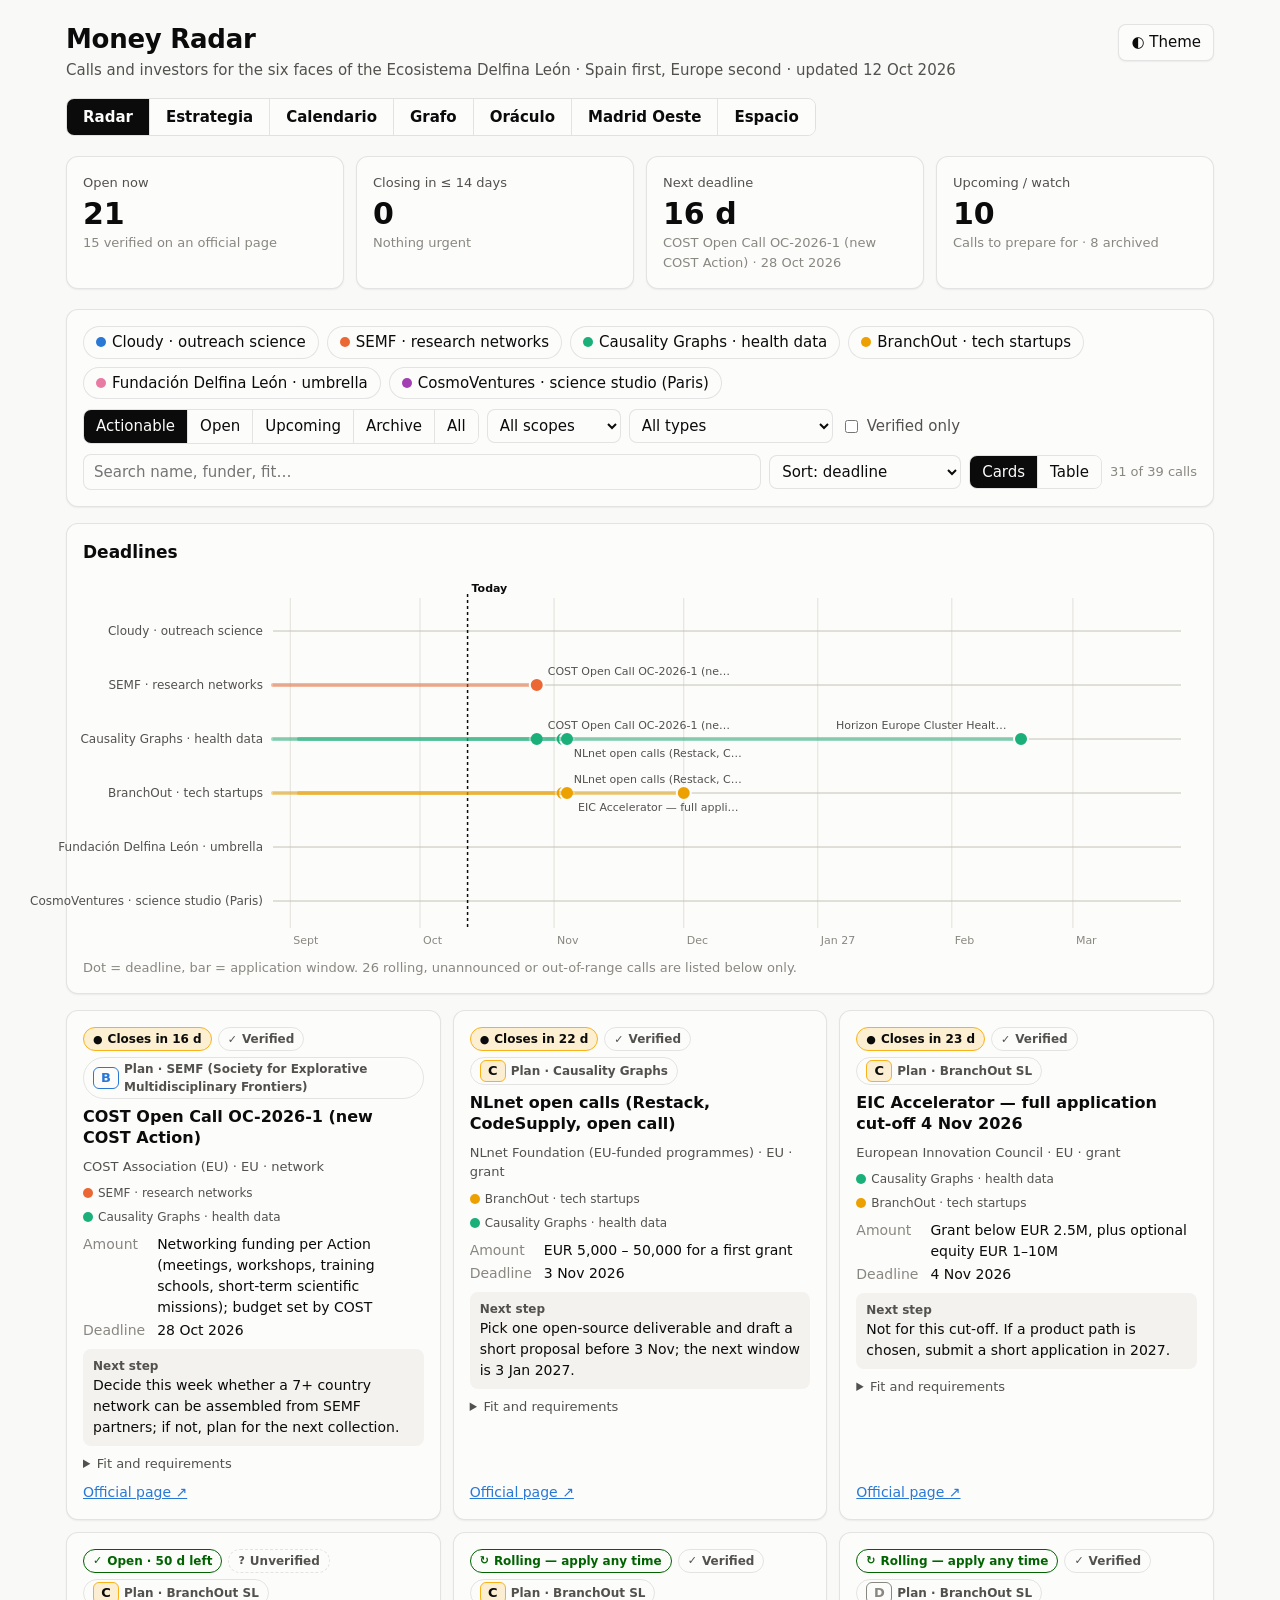
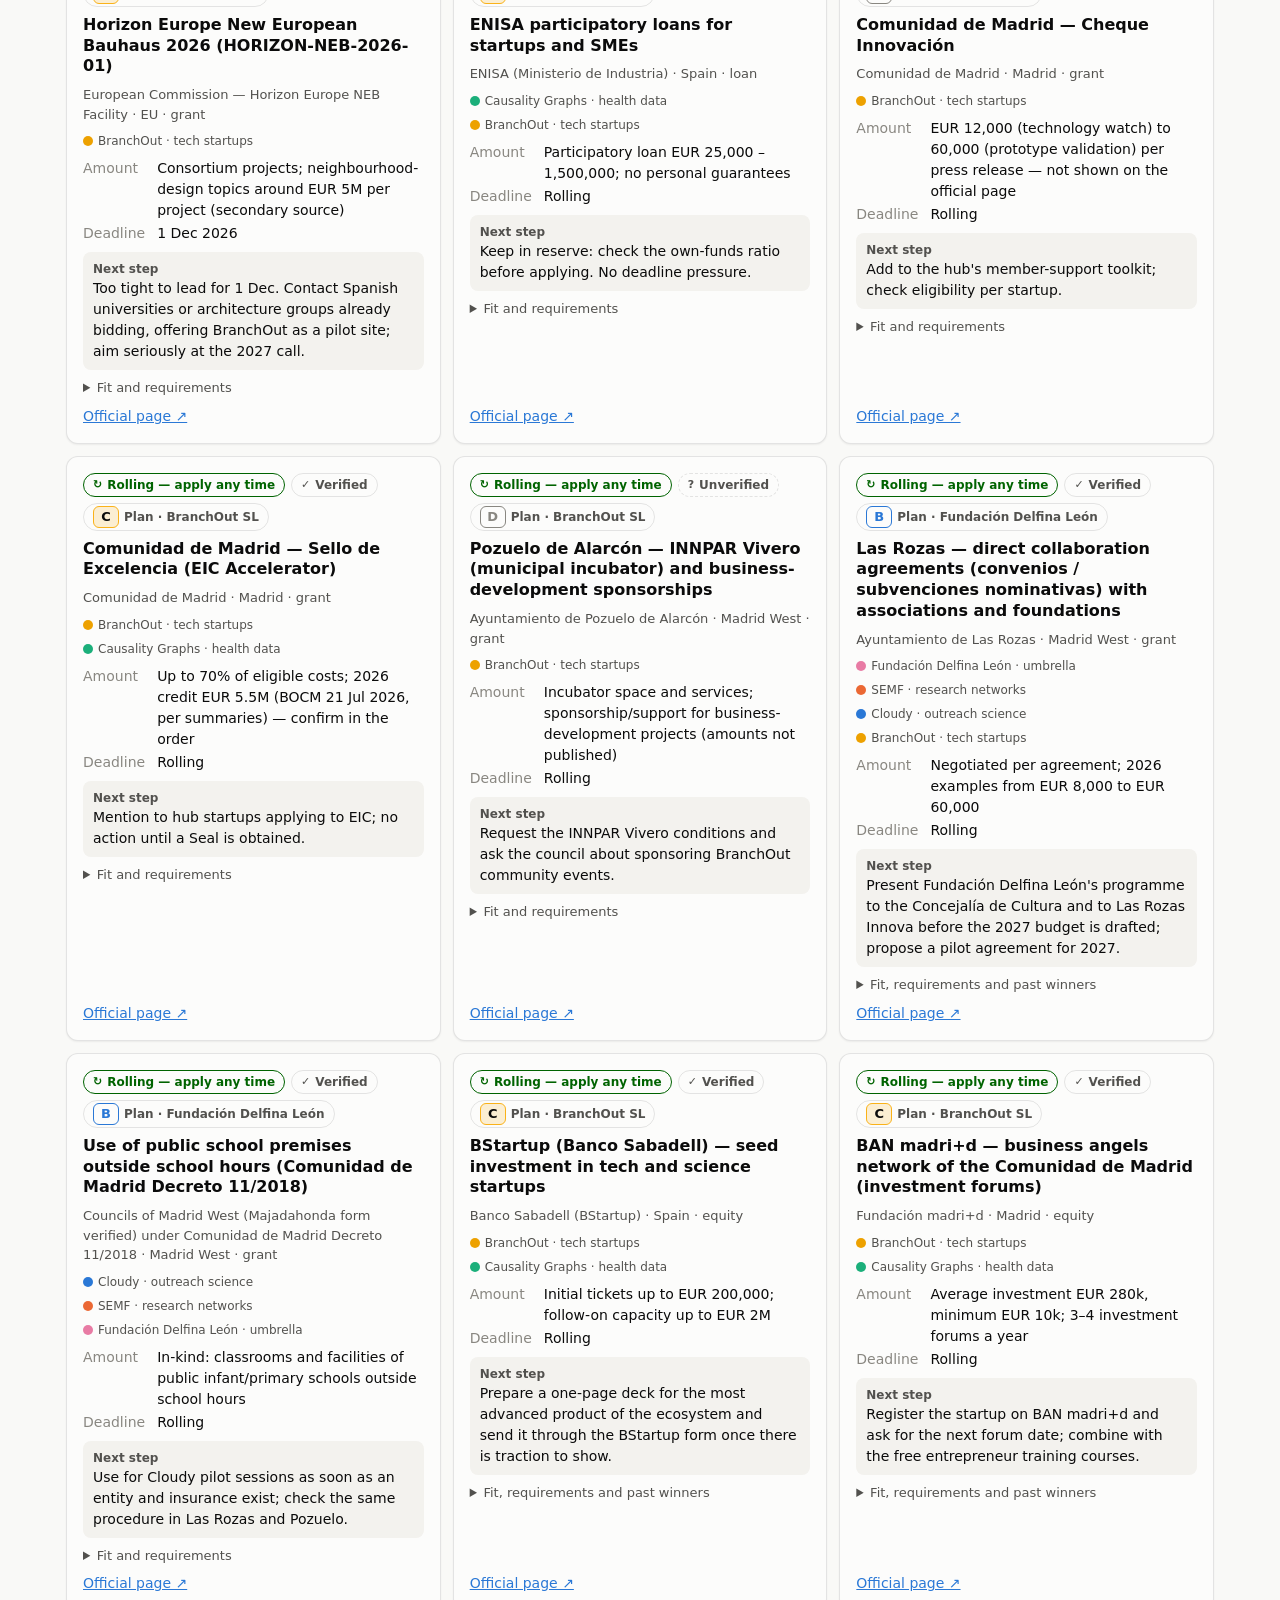
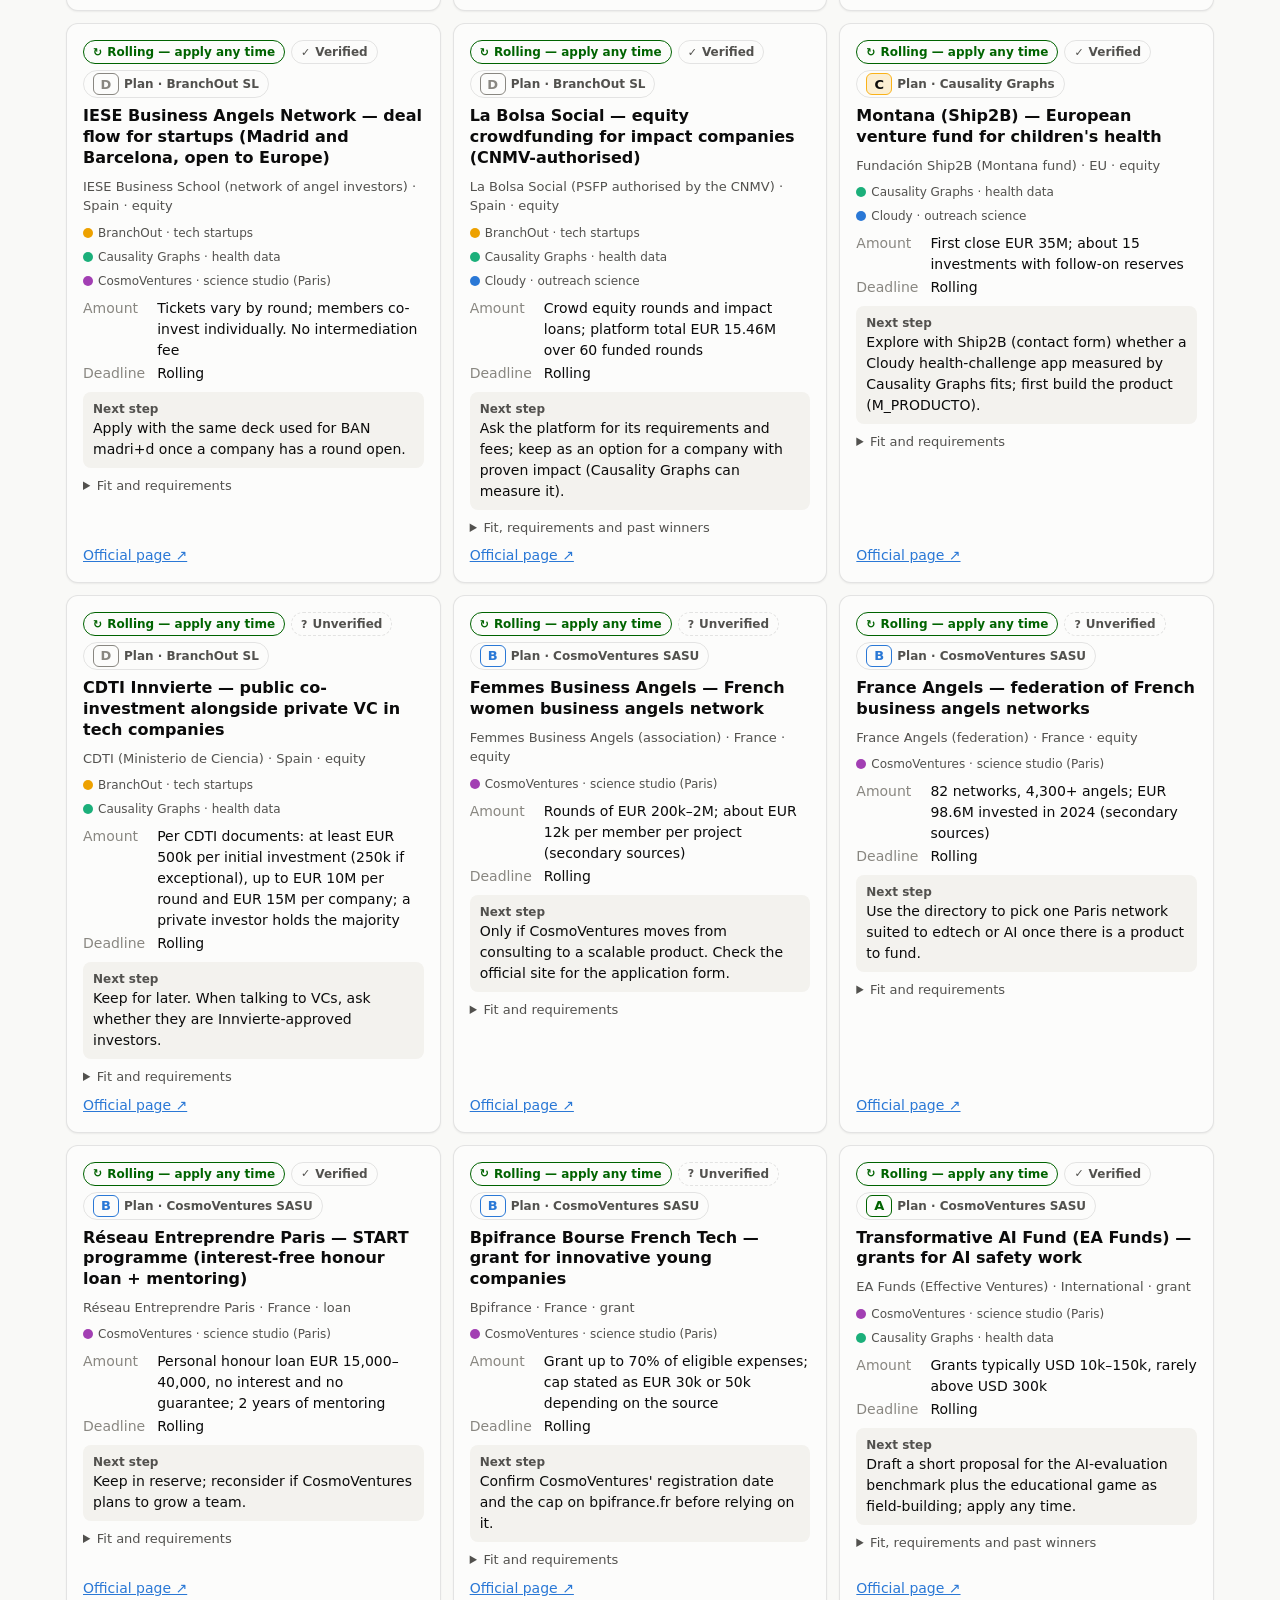
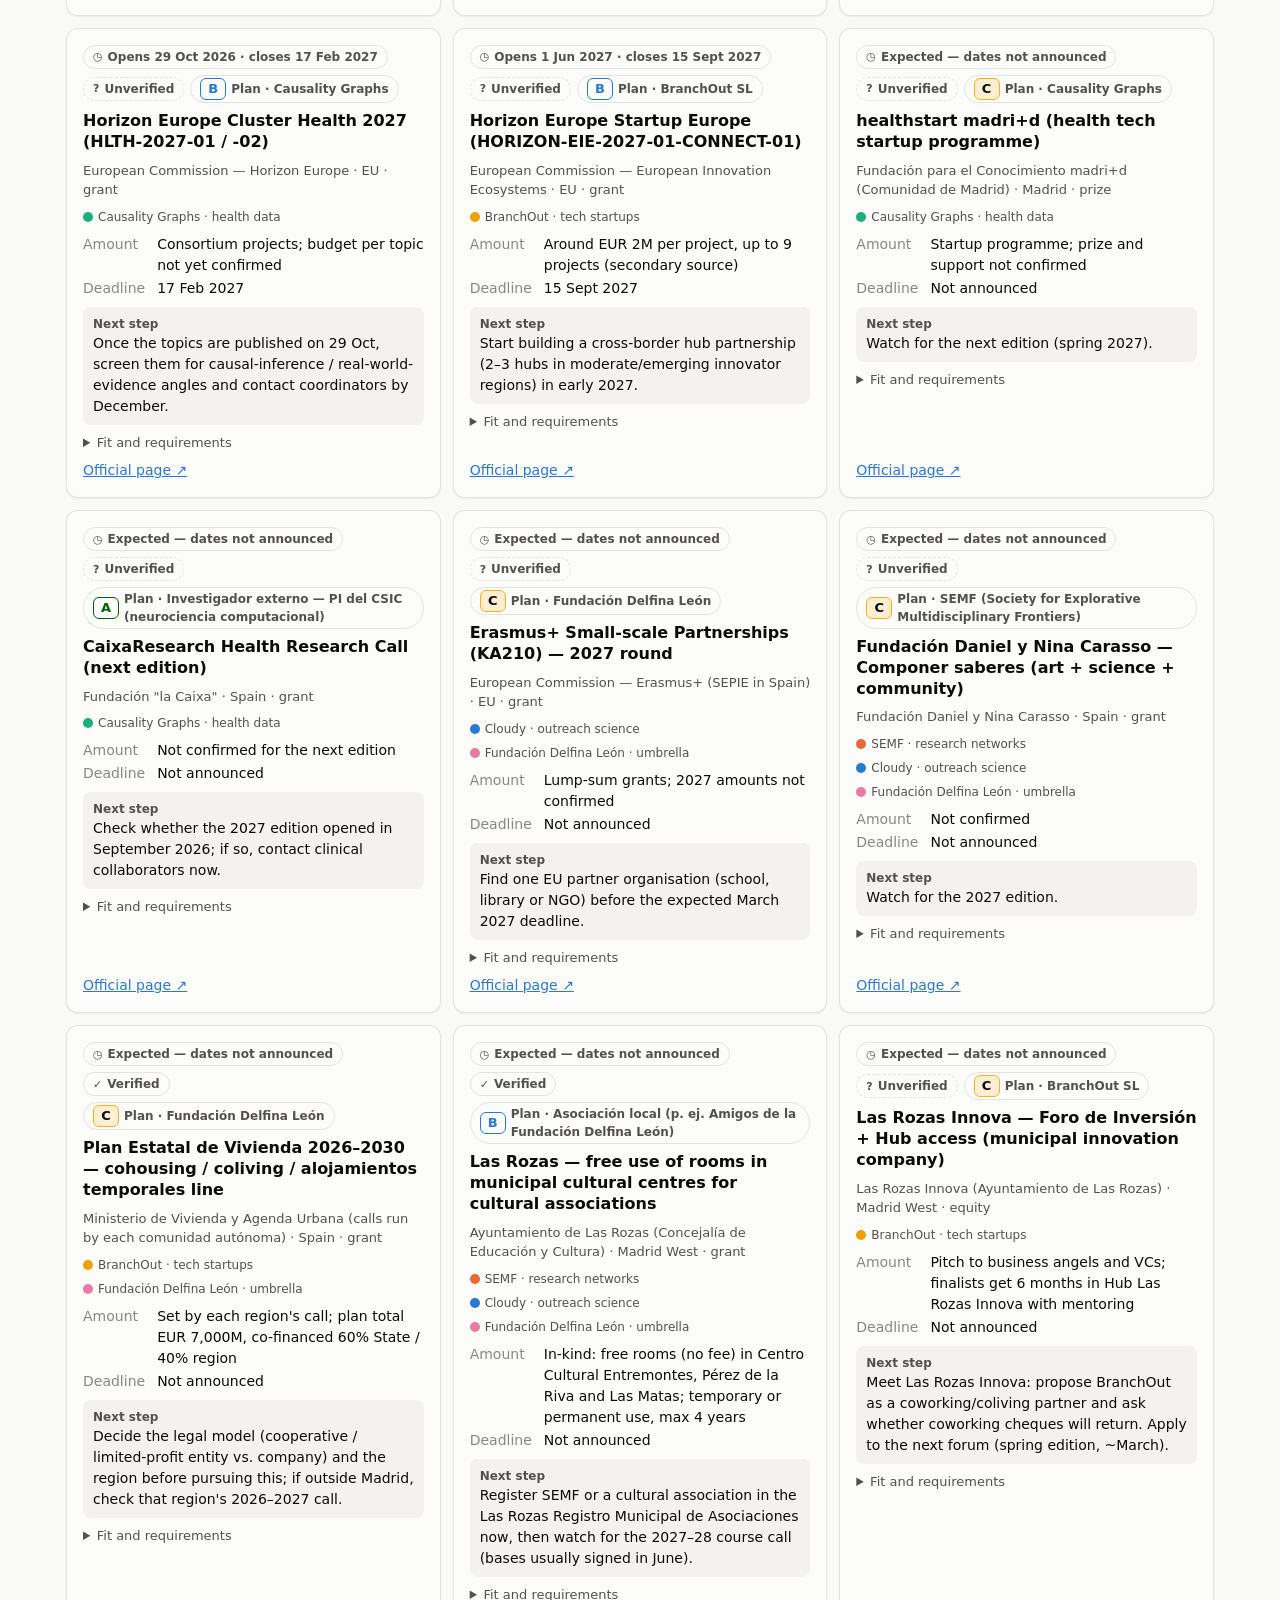
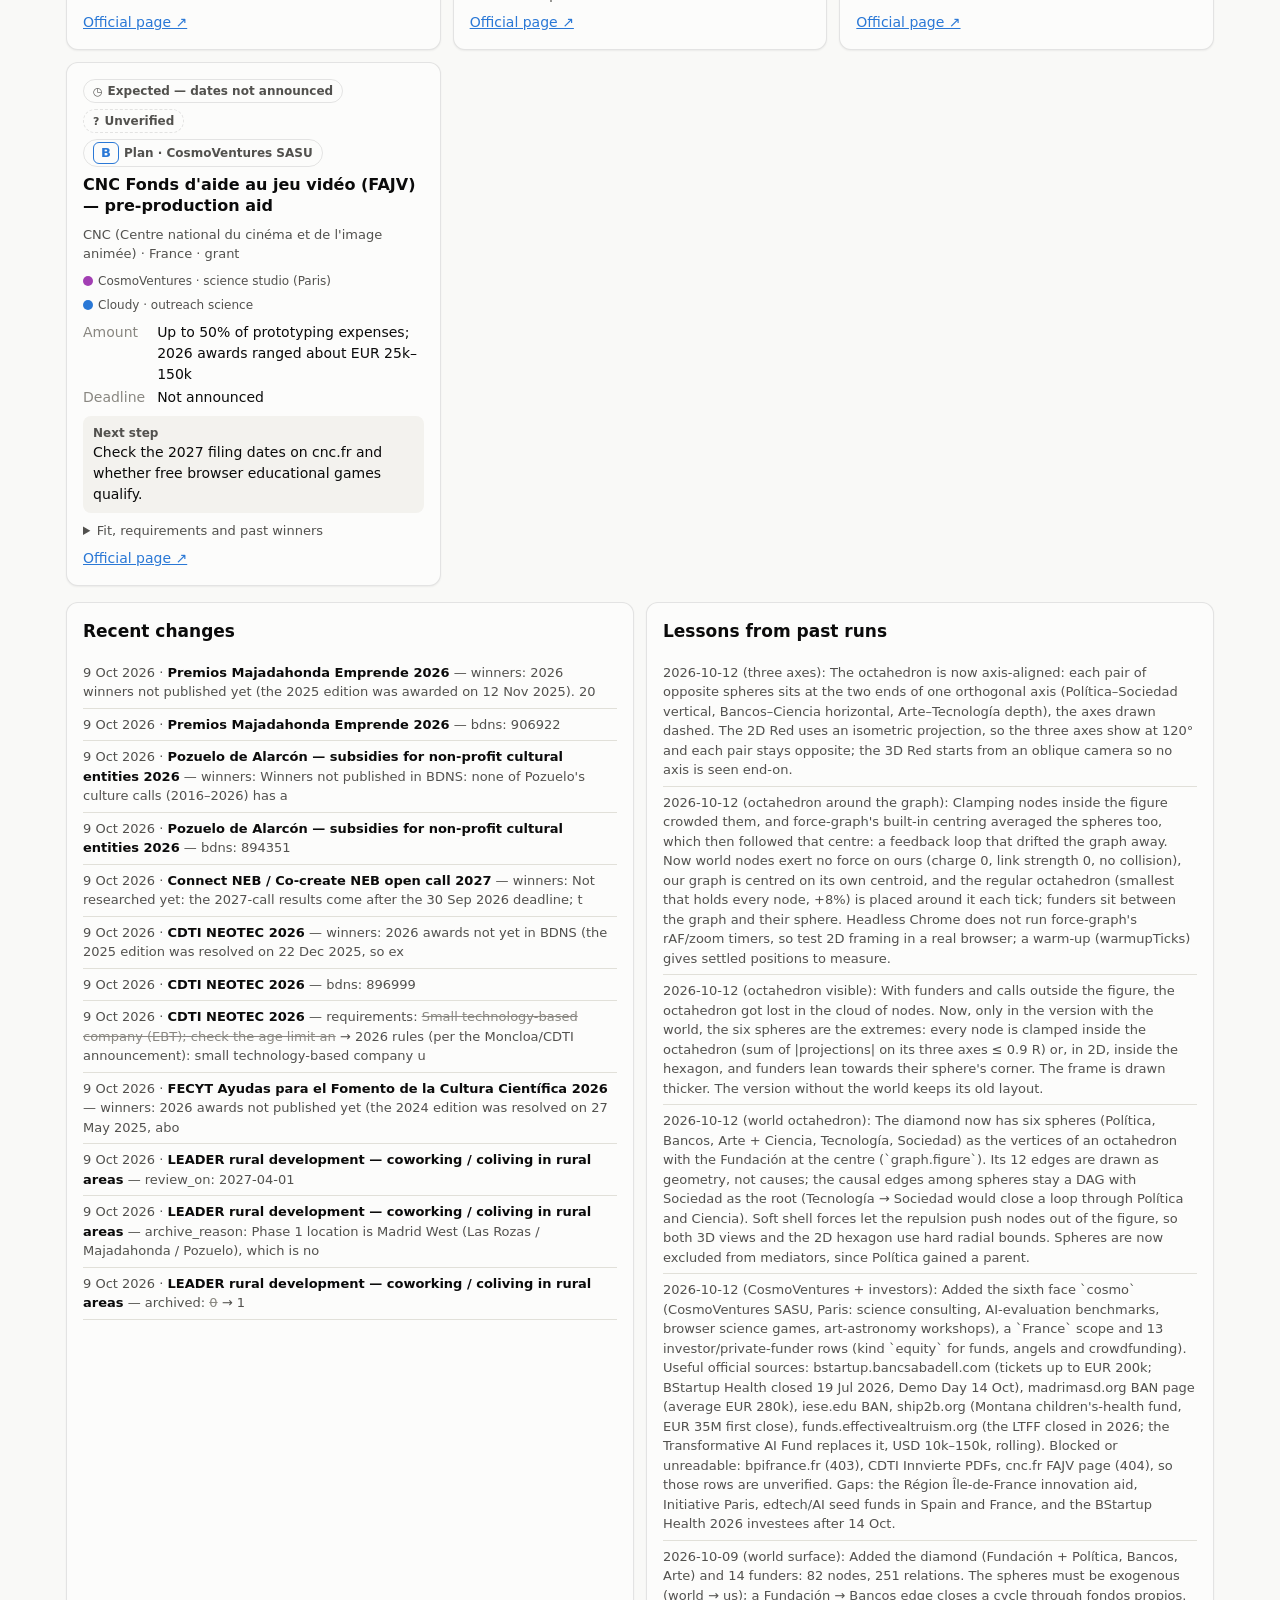
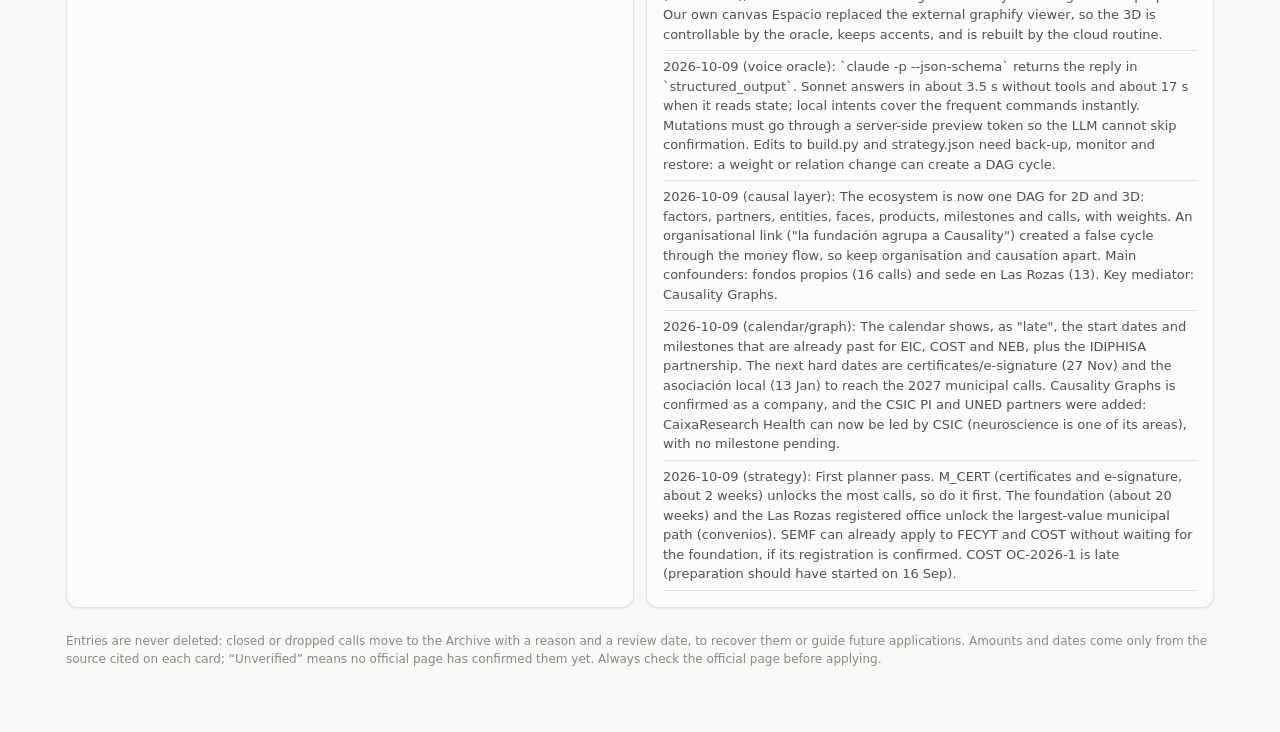
==== dashboard.html @ 52504e54 "Diamond on three orthogonal axes: each pair of spheres at the two ends of one axis planner.figure is" ====
<!doctype html>
<html lang="en">
<head>
<meta charset="utf-8">
<meta name="viewport" content="width=device-width, initial-scale=1">
<title>Money Radar</title>
<meta name="description" content="Spain/EU funding and investor radar for Cloudy, SEMF, Causality Graphs, BranchOut, Fundación Delfina León and CosmoVentures. Generated 12 Oct 2026.">
<style>
:root {
  color-scheme: light;
  --page: #f9f9f7;
  --surface: #fcfcfb;
  --surface-2: #f3f2ee;
  --ink: #0b0b0b;
  --ink-2: #52514e;
  --muted: #898781;
  --grid: #e1e0d9;
  --axis: #c3c2b7;
  --border: rgba(11,11,11,0.10);
  --accent: #2a78d6;
  --line-cloudy: #2a78d6;
  --line-semf: #eb6834;
  --line-causality: #1baf7a;
  --line-branchout: #eda100;
  --line-delfina: #e87ba4;
  --line-cosmo: #a23fb3;
  --world-sphere: #4a3aa7;
  --world-funder: #008300;
  --good: #0ca30c;
  --good-ink: #006300;
  --warning: #fab219;
  --critical: #d03b3b;
  --shadow: 0 1px 2px rgba(11,11,11,0.06);
}
@media (prefers-color-scheme: dark) {
  :root:not([data-theme="light"]) {
    color-scheme: dark;
    --page: #0d0d0d; --surface: #1a1a19; --surface-2: #242422;
    --ink: #ffffff; --ink-2: #c3c2b7; --muted: #898781;
    --grid: #2c2c2a; --axis: #383835; --border: rgba(255,255,255,0.10);
    --accent: #3987e5;
    --line-cloudy: #3987e5; --line-semf: #d95926; --line-causality: #199e70; --line-branchout: #c98500; --line-delfina: #d55181; --line-cosmo: #c062d1; --world-sphere: #9085e9; --world-funder: #0ca30c;
    --good-ink: #0ca30c; --shadow: none;
  }
}
:root[data-theme="dark"] {
  color-scheme: dark;
  --page: #0d0d0d; --surface: #1a1a19; --surface-2: #242422;
  --ink: #ffffff; --ink-2: #c3c2b7; --muted: #898781;
  --grid: #2c2c2a; --axis: #383835; --border: rgba(255,255,255,0.10);
  --accent: #3987e5;
  --line-cloudy: #3987e5; --line-semf: #d95926; --line-causality: #199e70; --line-branchout: #c98500; --line-delfina: #d55181; --line-cosmo: #c062d1;
  --world-sphere: #9085e9; --world-funder: #0ca30c;
  --good-ink: #0ca30c; --shadow: none;
}

* { box-sizing: border-box; }
html, body { margin: 0; }
body {
  background: var(--page);
  color: var(--ink);
  font: 15px/1.5 system-ui, -apple-system, "Segoe UI", sans-serif;
}
a { color: var(--accent); }
.wrap { max-width: 1180px; margin: 0 auto; padding: 24px 16px 64px; }

header.top { display: flex; gap: 16px; align-items: flex-start; justify-content: space-between; flex-wrap: wrap; }
h1 { font-size: 26px; line-height: 1.2; margin: 0 0 4px; letter-spacing: -0.01em; }
.sub { color: var(--ink-2); margin: 0; }
h2 { font-size: 17px; margin: 0 0 12px; }
button, select, input { font: inherit; color: inherit; }
.btn {
  background: var(--surface); border: 1px solid var(--border); border-radius: 8px;
  padding: 6px 12px; cursor: pointer; box-shadow: var(--shadow);
}
.btn:hover { background: var(--surface-2); }
.btn:focus-visible, .chip:focus-visible, .seg button:focus-visible, select:focus-visible, input:focus-visible {
  outline: 2px solid var(--accent); outline-offset: 2px;
}

.panel {
  background: var(--surface); border: 1px solid var(--border); border-radius: 12px;
  padding: 16px; box-shadow: var(--shadow);
}

/* KPI tiles */
.kpis { display: grid; grid-template-columns: repeat(4, minmax(0, 1fr)); gap: 12px; margin: 20px 0; }
.kpi .label { color: var(--ink-2); font-size: 13px; display: flex; gap: 6px; align-items: center; }
.kpi .value { font-size: 30px; font-weight: 650; line-height: 1.15; margin-top: 4px; }
.kpi .note { color: var(--muted); font-size: 13px; margin-top: 2px; overflow-wrap: anywhere; }

/* Filters */
.filters { display: flex; flex-direction: column; gap: 10px; margin-bottom: 16px; }
.filter-row { display: flex; flex-wrap: wrap; gap: 8px; align-items: center; }
.chip {
  display: inline-flex; align-items: center; gap: 6px; border-radius: 999px;
  border: 1px solid var(--border); background: var(--surface); padding: 4px 12px; cursor: pointer;
}
.chip[aria-pressed="false"] { color: var(--muted); background: transparent; }
.chip[aria-pressed="false"] .dot { opacity: 0.35; }
.dot { width: 10px; height: 10px; border-radius: 50%; flex: none; display: inline-block; }
.seg { display: inline-flex; flex-wrap: wrap; max-width: 100%; border: 1px solid var(--border); border-radius: 8px; overflow: hidden; }
.seg button { border: 0; background: var(--surface); padding: 5px 12px; cursor: pointer; }
.seg button + button { border-left: 1px solid var(--border); }
.seg button[aria-pressed="true"] { background: var(--ink); color: var(--surface); }
.search {
  flex: 1 1 200px; min-width: 0; padding: 6px 10px; border-radius: 8px;
  border: 1px solid var(--border); background: var(--surface);
}
select { padding: 6px 8px; border-radius: 8px; border: 1px solid var(--border); background: var(--surface); }
label.check { display: inline-flex; gap: 6px; align-items: center; color: var(--ink-2); }
.count { color: var(--muted); font-size: 13px; margin-left: auto; }

/* Timeline */
.timeline { margin-bottom: 16px; position: relative; }
.timeline svg { display: block; width: 100%; height: auto; overflow: visible; }
.timeline .hint { color: var(--muted); font-size: 13px; margin: 8px 0 0; }
.tl-grid { stroke: var(--grid); stroke-width: 1; }
.tl-axis { stroke: var(--axis); stroke-width: 1; }
.tl-tick { fill: var(--muted); font-size: 11px; font-variant-numeric: tabular-nums; }
.tl-lane { fill: var(--ink-2); font-size: 12px; }
.tl-today { stroke: var(--ink); stroke-width: 1.5; stroke-dasharray: 3 3; }
.tl-today-label { fill: var(--ink); font-size: 11px; font-weight: 600; }
.tl-mark { cursor: pointer; stroke: var(--surface); stroke-width: 2; }
.tl-mark.closed { opacity: 0.4; }
.tl-mark:hover, .tl-mark.active { stroke: var(--ink); }
.tl-label { fill: var(--ink-2); font-size: 11px; pointer-events: none; }
.tooltip {
  position: absolute; pointer-events: none; z-index: 5; max-width: 260px;
  background: var(--surface); color: var(--ink); border: 1px solid var(--border);
  border-radius: 8px; padding: 8px 10px; font-size: 13px; box-shadow: 0 4px 16px rgba(0,0,0,0.12);
}
.tooltip[hidden] { display: none; }
.tooltip .t-name { font-weight: 600; margin-bottom: 2px; }
.tooltip .t-meta { color: var(--ink-2); }

/* Cards */
.cards { display: grid; grid-template-columns: repeat(auto-fill, minmax(320px, 1fr)); gap: 12px; }
.card { display: flex; flex-direction: column; gap: 8px; scroll-margin-top: 16px; }
.card.flash { outline: 2px solid var(--accent); outline-offset: 2px; }
.card h3 { font-size: 16px; line-height: 1.3; margin: 0; }
.meta { color: var(--ink-2); font-size: 13px; }
.pills { display: flex; flex-wrap: wrap; gap: 6px; align-items: center; }
.pill {
  display: inline-flex; align-items: center; gap: 5px; font-size: 12px; font-weight: 600;
  border-radius: 999px; padding: 2px 9px; border: 1px solid var(--border); color: var(--ink-2);
}
.pill .ico { font-size: 11px; line-height: 1; }
.pill.critical { color: var(--critical); border-color: currentColor; }
.pill.warning { color: var(--ink); border-color: var(--warning); background: color-mix(in srgb, var(--warning) 18%, transparent); }
.pill.good { color: var(--good-ink); border-color: currentColor; }
.pill.unverified { border-style: dashed; }
.tags { display: flex; flex-wrap: wrap; gap: 6px; }
.tag { display: inline-flex; align-items: center; gap: 5px; font-size: 12px; color: var(--ink-2); }
.facts { display: grid; grid-template-columns: auto 1fr; gap: 2px 12px; font-size: 14px; margin: 0; }
.facts dt { color: var(--muted); }
.facts dd { margin: 0; overflow-wrap: anywhere; }
.card .action { background: var(--surface-2); border-radius: 8px; padding: 8px 10px; font-size: 14px; }
.card .action b, .card .archive-note b { display: block; font-size: 12px; color: var(--ink-2); font-weight: 600; }
.card .archive-note { border: 1px dashed var(--axis); border-radius: 8px; padding: 8px 10px; font-size: 14px; color: var(--ink-2); }
details summary { cursor: pointer; color: var(--ink-2); font-size: 13px; }
details p { margin: 6px 0; font-size: 14px; }
details .src { color: var(--muted); font-size: 12px; }
.card .links { margin-top: auto; font-size: 14px; }
.empty { color: var(--muted); padding: 24px; text-align: center; }

/* Table */
.table-wrap { overflow-x: auto; }
table { width: 100%; border-collapse: collapse; font-size: 14px; }
th, td { text-align: left; padding: 8px 10px; border-bottom: 1px solid var(--grid); vertical-align: top; }
th { color: var(--ink-2); font-weight: 600; font-size: 13px; white-space: nowrap; }
td.num { font-variant-numeric: tabular-nums; white-space: nowrap; }

.lower { display: grid; grid-template-columns: 1fr 1fr; gap: 12px; margin-top: 16px; }
.log { list-style: none; margin: 0; padding: 0; font-size: 13px; }
.log li { padding: 6px 0; border-bottom: 1px solid var(--grid); color: var(--ink-2); }
.log li b { color: var(--ink); font-weight: 600; }
.log .old { text-decoration: line-through; color: var(--muted); }
footer { color: var(--muted); font-size: 12px; margin-top: 24px; }

/* Tabs + strategy views */
.tabs { margin: 16px 0 0; }
.tabs .seg button { padding: 7px 16px; font-weight: 600; }
.view[hidden] { display: none; }
.pitch { font-size: 15px; color: var(--ink-2); margin: 0; max-width: 80ch; }
.grid-3 { display: grid; grid-template-columns: repeat(auto-fill, minmax(280px, 1fr)); gap: 12px; }
.ent h3, .face h3 { font-size: 15px; margin: 0 0 4px; }
.ent .meta { margin-bottom: 6px; }
.small { font-size: 13px; color: var(--ink-2); margin: 4px 0; }
.chipline { display: flex; flex-wrap: wrap; gap: 6px; margin-top: 6px; }
.mini { font-size: 12px; border: 1px solid var(--border); border-radius: 999px; padding: 1px 8px; color: var(--ink-2); }
.grade { display: inline-flex; align-items: center; justify-content: center; min-width: 26px; height: 22px; padding: 0 6px;
  border-radius: 6px; font-weight: 700; font-size: 13px; border: 1px solid currentColor; }
.grade.A { color: var(--good-ink); } .grade.B { color: var(--accent); }
.grade.C { color: var(--ink); border-color: var(--warning); background: color-mix(in srgb, var(--warning) 18%, transparent); }
.grade.D { color: var(--muted); }
.ms { display: grid; grid-template-columns: minmax(0, 1fr) 160px; gap: 4px 16px; align-items: center; padding: 10px 0; border-bottom: 1px solid var(--grid); }
.ms:last-child { border-bottom: 0; }
.ms .name { font-weight: 600; }
.ms .bar { height: 8px; background: var(--grid); border-radius: 4px; overflow: hidden; }
.ms .bar span { display: block; height: 100%; background: var(--accent); border-radius: 0 4px 4px 0; }
.ms .num { font-size: 12px; color: var(--ink-2); font-variant-numeric: tabular-nums; }
.ms.done .name { text-decoration: line-through; color: var(--muted); }
.stage-list { display: grid; grid-template-columns: repeat(auto-fill, minmax(220px, 1fr)); gap: 12px; }
.stage h4 { margin: 0 0 6px; font-size: 14px; }
.stage ul { margin: 0; padding-left: 18px; font-size: 13px; color: var(--ink-2); }
.dots { display: inline-flex; gap: 3px; vertical-align: middle; }
.dots i { width: 10px; height: 10px; border-radius: 50%; display: inline-block; border: 1px solid var(--axis); }
.dots i.on { background: var(--accent); border-color: var(--accent); }
table.plan td { font-size: 13px; }
table.plan td.offer { min-width: 260px; color: var(--ink-2); }
.section-gap { margin-top: 16px; }
.now-grid { display: grid; grid-template-columns: repeat(3, minmax(0, 1fr)); gap: 20px; }
.now h3 { font-size: 14px; margin: 0 0 8px; color: var(--ink-2); }
.now .ms { grid-template-columns: 1fr; }
.now .ms ul { padding-left: 18px; margin: 6px 0; }
.now-list { margin: 0; padding-left: 20px; font-size: 14px; }
.now-list li { margin-bottom: 10px; }
.now-list .small { margin: 2px 0 0; }
.late { color: var(--critical); font-weight: 600; }
@media (max-width: 860px) { .now-grid { grid-template-columns: 1fr; } }
.cal-head { display: flex; justify-content: space-between; align-items: center; gap: 12px; flex-wrap: wrap; }
.cal-head h2 { margin: 0; }
.month h3 { font-size: 15px; margin: 0 0 8px; }
.ev { display: grid; grid-template-columns: 96px 150px minmax(0, 1fr); gap: 4px 12px; align-items: baseline; padding: 8px 0; border-bottom: 1px solid var(--grid); }
.ev:last-child { border-bottom: 0; }
.ev .day { font-weight: 700; font-variant-numeric: tabular-nums; }
.ev .what a, .ev .what strong { font-weight: 600; }
.kind { font-size: 12px; font-weight: 600; display: inline-flex; gap: 5px; align-items: center; color: var(--ink-2); }
.kind.deadline { color: var(--critical); } .kind.late { color: var(--critical); }
.kind.start_by { color: var(--accent); } .kind.milestone { color: var(--good-ink); }
.est { font-size: 11px; border: 1px dashed var(--axis); border-radius: 999px; padding: 0 6px; margin-left: 6px; color: var(--muted); }
.late-box { border-color: color-mix(in srgb, var(--critical) 45%, var(--border)); }
@media (max-width: 600px) { .ev { grid-template-columns: 44px minmax(0, 1fr); } .ev .kind { grid-column: 2; } .ev .what { grid-column: 1 / -1; } }
#flow svg, #graph svg { display: block; width: 100%; height: auto; }
.gantt-wrap { overflow-x: auto; position: relative; }
.phases { list-style: none; padding: 0; margin: 12px 0 0; display: grid; grid-template-columns: repeat(7, minmax(0, 1fr)); gap: 8px; counter-reset: ph; }
.phases li { position: relative; padding: 34px 8px 8px; border: 1px solid var(--border); border-radius: 10px; background: var(--surface-2); font-size: 12.5px; color: var(--ink-2); counter-increment: ph; }
.phases li::before { content: counter(ph); position: absolute; top: 8px; left: 8px; width: 20px; height: 20px; border-radius: 50%; background: var(--ink); color: var(--surface); font-size: 12px; font-weight: 700; display: grid; place-items: center; }
.phases li b { display: block; color: var(--ink); font-size: 13px; margin-bottom: 2px; }
@media (max-width: 980px) { .phases { grid-template-columns: repeat(2, minmax(0, 1fr)); } }
.or-grid { display: grid; grid-template-columns: repeat(auto-fill, minmax(260px, 1fr)); gap: 12px; }
.or-card h3 { font-size: 13px; color: var(--ink-2); margin: 0 0 6px; font-weight: 600; }
.or-card .big { font-size: 16px; font-weight: 650; line-height: 1.3; }
.chain { font-size: 12.5px; color: var(--ink-2); margin-top: 6px; }
.verdict { border-color: color-mix(in srgb, var(--accent) 40%, var(--border)); }
.verdict p { font-size: 16px; margin: 0; }
.hbar { display: grid; grid-template-columns: minmax(0, 1fr) 90px; gap: 8px; align-items: center; font-size: 13px; padding: 4px 0; }
.hbar .bar { height: 8px; background: var(--grid); border-radius: 4px; overflow: hidden; }
.hbar .bar span { display: block; height: 100%; background: var(--accent); }
.due { color: var(--critical); font-weight: 600; }
.od-focus { outline: 3px solid var(--accent) !important; outline-offset: 3px; border-radius: 8px; }
.gt-row.od-focus .gt-band { fill: color-mix(in srgb, var(--accent) 18%, transparent); }
.phases li.active { border-color: var(--accent); background: color-mix(in srgb, var(--accent) 14%, var(--surface)); }
tr.od-focus td { background: color-mix(in srgb, var(--accent) 12%, transparent); }
.gantt-wrap svg { display: block; width: 100%; min-width: 900px; height: auto; }
.gt-grid { stroke: var(--grid); } .gt-month { fill: var(--muted); font-size: 11px; }
.gt-group { fill: var(--muted); font-size: 11px; font-weight: 700; letter-spacing: .04em; text-transform: uppercase; }
.gt-label { fill: var(--ink); font-size: 12px; } .gt-label.late { fill: var(--critical); font-weight: 600; }
.gt-row:hover .gt-band { fill: var(--surface-2); }
.gt-band { fill: transparent; }
.gt-today { stroke: var(--ink); stroke-width: 1.5; stroke-dasharray: 3 3; }
.gt-ms { fill: var(--muted); opacity: .55; }
.gt-ms.doing { opacity: .85; }
.gt-bar { opacity: .35; } .gt-bar.est { opacity: .18; }
.gt-win { opacity: .95; }
.gt-outline { fill: none; stroke-width: 1.5; } .gt-outline.est { stroke-dasharray: 4 3; }
.gt-late { fill: none; stroke: var(--critical); stroke-width: 1.5; }
.gt-dl { fill: var(--ink); }
.fl-box { fill: var(--surface); stroke: var(--axis); stroke-width: 1.5; }
.fl-box.human { stroke: var(--critical); stroke-width: 2; }
.fl-dec { fill: var(--surface-2); stroke: var(--axis); stroke-width: 1.5; }
.fl-side { fill: var(--surface-2); stroke: var(--axis); stroke-dasharray: 4 3; }
.fl-t { fill: var(--ink); font-size: 14px; font-weight: 600; }
.fl-s { fill: var(--ink-2); font-size: 11.5px; }
.fl-edge { stroke: var(--ink-2); stroke-width: 1.5; fill: none; }
.fl-lab { fill: var(--ink-2); font-size: 12px; font-weight: 600; }
.graph-wrap { overflow-x: auto; margin-top: 8px; }
.graph-wrap svg { min-width: 1400px; }
.g-col { fill: var(--muted); font-size: 12px; font-weight: 700; letter-spacing: .04em; text-transform: uppercase; }
.g-node rect.box { fill: var(--surface); stroke: var(--ink-2); stroke-width: 1.5; }
.g-node.planned rect.box, .g-node.proposed rect.box { stroke-dasharray: 5 4; fill: var(--surface-2); }
.g-node.external rect.box { stroke-dasharray: 1.5 3; stroke-width: 2; }
.g-node.external.pending rect.box { fill: url(#shade); }
.g-node.factor rect.box { stroke-dasharray: 2 3; fill: var(--surface-2); }
.g-node.k-milestone rect.box { fill: var(--surface-2); }
.g-node.k-call.exists rect.box { stroke-width: 1.8; }
.g-node.k-sphere rect.box { stroke: var(--world-sphere); stroke-width: 2.5; }
.g-node.k-funder rect.box { stroke: var(--world-funder); }
.g-node text { fill: var(--ink); font-size: 12.5px; }
.g-node .st { fill: var(--muted); font-size: 10.5px; }
.g-node { cursor: default; }
.g-node:focus { outline: none; }
.g-node:focus rect.box, .g-node.hl rect.box { stroke: var(--accent); stroke-width: 2.5; }
.g-edge { fill: none; stroke: var(--axis); stroke-width: 1.5; }
.g-edge.planned { stroke-dasharray: 5 4; }
.g-edge.hl { stroke: var(--accent); stroke-width: 2.5; }
svg.dim .g-edge:not(.hl) { opacity: .15; } svg.dim .g-node:not(.hl):not(:focus) { opacity: .35; }


/* Espacio tab: map of the repo */
.rp-map { display: grid; grid-template-columns: repeat(auto-fit, minmax(150px, 1fr)); gap: 12px; }
.rp-col h3 { font-size: 13px; font-weight: 650; color: var(--ink-2); margin: 0 0 8px; text-transform: uppercase; letter-spacing: .04em; }
.rp-file { display: block; width: 100%; text-align: left; font: inherit; color: inherit; cursor: pointer;
  background: var(--surface-2); border: 1px solid var(--border); border-radius: 8px; padding: 8px 10px; margin-bottom: 8px; transition: opacity .15s; }
.rp-file code { font-size: 13px; font-weight: 650; overflow-wrap: anywhere; }
.rp-file .rp-role { font-size: 12px; color: var(--ink-2); margin: 3px 0; }
.rp-file .rp-meta { font-size: 11.5px; color: var(--muted); }
.rp-file .rp-open { color: var(--critical); font-weight: 650; }
.rp-map.dim .rp-file:not(.on):not(.uses):not(.usedby) { opacity: .3; }
.rp-file.on { border-color: var(--accent); box-shadow: 0 0 0 1px var(--accent); }
.rp-file.uses { border-color: var(--accent); border-style: solid; }
.rp-file.usedby { border-color: var(--ink-2); border-style: dashed; }
.rp-detail { min-height: 44px; }
.rp-lower { display: grid; grid-template-columns: minmax(0, 2fr) minmax(0, 3fr); gap: 12px; }
.rp-commit { display: grid; grid-template-columns: 62px 84px minmax(0, 1fr); gap: 8px; font-size: 13px; padding: 5px 0; border-bottom: 1px solid var(--grid); }
.rp-commit code { color: var(--accent); }
.rp-find { display: grid; grid-template-columns: 112px minmax(0, 1fr); gap: 8px; padding: 8px 0; border-top: 1px solid var(--grid); font-size: 13px; }
.rp-st { font-size: 12px; font-weight: 650; display: flex; flex-wrap: wrap; gap: 0 5px; align-items: baseline; }
.rp-st .rp-sev { flex-basis: 100%; font-weight: 400; color: var(--ink-2); }
.rp-st.arreglado { color: var(--good-ink); } .rp-st.abierto { color: var(--critical); } .rp-st.descartado { color: var(--muted); }
.rp-find a { font-family: ui-monospace, SFMono-Regular, Menlo, monospace; font-size: 12px; }
@media (max-width: 860px) { .rp-lower { grid-template-columns: 1fr; } }


/* Red: Obsidian-style live graph (grafo_red.js on vendor/force-graph) */
.net { position: relative; margin-top: 10px; border: 1px solid var(--border); border-radius: 10px; overflow: hidden;
  background: radial-gradient(circle at 50% 45%, var(--surface) 0%, var(--page) 100%); }
.net.full { border: 0; border-radius: 0; background: var(--page); }
.net-stage { width: 100%; cursor: grab; }
.net-stage:active { cursor: grabbing; }
.net-3d { cursor: grab; }
.net-labels { position: absolute; left: 0; top: 0; pointer-events: none; }
.net-note { position: absolute; left: 50%; top: 14px; transform: translateX(-50%); font-size: 13px; color: var(--ink-2); pointer-events: none; }
.net-dim { width: auto; padding: 0 9px; font-size: 13px; font-weight: 650; }
.net-tools { position: absolute; top: 10px; right: 10px; display: flex; gap: 6px; align-items: center; }
.net-search { width: 180px; font: inherit; font-size: 13px; padding: 5px 9px; border-radius: 8px; border: 1px solid var(--border); background: var(--surface); color: var(--ink); }
.net-btn { width: 32px; height: 30px; font-size: 16px; line-height: 1; border-radius: 8px; border: 1px solid var(--border); background: var(--surface); color: var(--ink); cursor: pointer; }
.net-btn:hover, .net-chip:hover { border-color: var(--accent); }
.net-btn:focus-visible, .net-chip:focus-visible, .net-search:focus-visible, .net-link:focus-visible { outline: 2px solid var(--accent); outline-offset: 2px; }
.net-legend { position: absolute; left: 10px; bottom: 10px; right: 10px; display: flex; flex-wrap: wrap; gap: 6px; align-items: center; pointer-events: none; }
.net-legend > * { pointer-events: auto; }
.net-chip, .net-key { display: inline-flex; align-items: center; gap: 5px; font-size: 12px; padding: 2px 8px; border-radius: 999px;
  border: 1px solid var(--border); background: color-mix(in srgb, var(--surface) 88%, transparent); color: var(--ink-2); }
.net-chip { cursor: pointer; font: inherit; font-size: 12px; }
.net-chip[aria-pressed="false"] { opacity: .45; text-decoration: line-through; }
.net-key { border-style: dashed; }
.net-dot { width: 9px; height: 9px; border-radius: 50%; display: inline-block; flex: none; }
.net-dot.dia { border-radius: 1px; transform: rotate(45deg) scale(.85); }
.net-dot.sq { border-radius: 1px; }
.net-dot.hol { border: 1.5px dashed var(--muted); background: transparent; }
.net-card { position: absolute; top: 50px; right: 10px; width: min(320px, calc(100% - 20px)); max-height: calc(100% - 100px); overflow: auto;
  background: var(--surface); border: 1px solid var(--border); border-radius: 10px; padding: 12px 14px; box-shadow: 0 6px 24px rgba(0,0,0,.12); font-size: 13px; }
.net-card h3 { margin: 4px 0 6px; font-size: 16px; padding-right: 20px; }
.net-card h4 { margin: 10px 0 4px; font-size: 12px; color: var(--ink-2); text-transform: uppercase; letter-spacing: .04em; }
.net-card p { margin: 0 0 6px; color: var(--ink-2); }
.net-card ul { margin: 0; padding-left: 16px; }
.net-card li { margin: 2px 0; }
.net-kind { font-size: 12px; color: var(--ink-2); display: flex; gap: 6px; align-items: center; }
.net-link { background: none; border: 0; padding: 0; font: inherit; color: var(--accent); cursor: pointer; text-align: left; text-decoration: underline; }
.net-w { color: var(--muted); font-size: 12px; }
.net-x { position: absolute; top: 6px; right: 8px; background: none; border: 0; font-size: 18px; color: var(--ink-2); cursor: pointer; }
.net-open { margin: 4px 0 2px; font: inherit; font-size: 13px; padding: 4px 10px; border-radius: 8px; border: 1px solid var(--accent); background: none; color: var(--accent); cursor: pointer; }
@media (max-width: 600px) { .net-search { width: 120px; } .net-card { top: auto; bottom: 46px; max-height: 55%; } }

@media (max-width: 860px) {
  .kpis { grid-template-columns: repeat(2, minmax(0, 1fr)); }
  .lower { grid-template-columns: 1fr; }
}
@media (max-width: 420px) {
  .cards { grid-template-columns: 1fr; }
  .kpi .value { font-size: 24px; }
  .seg button { padding: 5px 8px; font-size: 14px; }
}
@media (forced-colors: active) {
  .dot, .tl-mark { forced-color-adjust: none; }
}
</style>
<link rel="stylesheet" href="oracle_dock.css">
</head>
<body>
<div class="wrap">
  <header class="top">
    <div>
      <h1>Money Radar</h1>
      <p class="sub">Calls and investors for the six faces of the Ecosistema Delfina León · Spain first, Europe second · updated 12 Oct 2026</p>
    </div>
    <button class="btn" id="theme" type="button" aria-label="Toggle colour theme">◐ Theme</button>
  </header>

  <nav class="tabs" aria-label="Views"><div class="seg" id="tab-seg" role="group">
    <button type="button" data-v="radar" aria-pressed="true">Radar</button>
    <button type="button" data-v="strategy" aria-pressed="false">Estrategia</button>
    <button type="button" data-v="calendar" aria-pressed="false">Calendario</button>
    <button type="button" data-v="graph" aria-pressed="false">Grafo</button>
    <button type="button" data-v="oracle" aria-pressed="false">Oráculo</button>
    <button type="button" data-v="west" aria-pressed="false">Madrid Oeste</button>
    <button type="button" data-v="repo" aria-pressed="false">Espacio</button>
  </div></nav>

  <div class="view" id="view-radar">
  <section class="kpis" id="kpis" aria-label="Summary"></section>

  <section class="panel filters" aria-label="Filters">
    <div class="filter-row" id="line-chips" role="group" aria-label="Line of work"></div>
    <div class="filter-row">
      <div class="seg" id="status-seg" role="group" aria-label="Status">
        <button type="button" data-v="actionable" aria-pressed="true">Actionable</button>
        <button type="button" data-v="open" aria-pressed="false">Open</button>
        <button type="button" data-v="upcoming" aria-pressed="false">Upcoming</button>
        <button type="button" data-v="archive" aria-pressed="false">Archive</button>
        <button type="button" data-v="all" aria-pressed="false">All</button>
      </div>
      <select id="scope" aria-label="Scope">
        <option value="">All scopes</option>
        <option>Madrid West</option><option>Madrid</option><option>Spain</option><option>France</option><option>EU</option><option>International</option>
      </select>
      <select id="kindsel" aria-label="Type of money">
        <option value="">All types</option>
        <option value="funding">Grants, loans &amp; prizes</option>
        <option value="investment">Investors (equity)</option>
      </select>
      <label class="check"><input type="checkbox" id="verified"> Verified only</label>
    </div>
    <div class="filter-row">
      <input class="search" id="q" type="search" placeholder="Search name, funder, fit…" aria-label="Search">
      <select id="sort" aria-label="Sort by">
        <option value="deadline">Sort: deadline</option>
        <option value="amount">Sort: max amount</option>
        <option value="recent">Sort: recently added</option>
      </select>
      <div class="seg" id="view-seg" role="group" aria-label="View">
        <button type="button" data-v="cards" aria-pressed="true">Cards</button>
        <button type="button" data-v="table" aria-pressed="false">Table</button>
      </div>
      <span class="count" id="count" aria-live="polite"></span>
    </div>
  </section>

  <section class="panel timeline" aria-labelledby="tl-h">
    <h2 id="tl-h">Deadlines</h2>
    <div id="tl"></div>
    <p class="hint" id="tl-hint"></p>
    <div class="tooltip" id="tip" role="tooltip" hidden></div>
  </section>

  <section id="list" aria-label="Opportunities"></section>

  <section class="lower">
    <div class="panel">
      <h2>Recent changes</h2>
      <ul class="log" id="changes"></ul>
    </div>
    <div class="panel">
      <h2>Lessons from past runs</h2>
      <ul class="log" id="lessons"></ul>
    </div>
  </section>

  </div>

  <div class="view" id="view-strategy" hidden>
    <section class="panel section-gap now"><h2>Qué hacer ahora</h2>
      <p class="small">Lo mismo que muestra <code>/becas</code> o <code>python3 -I orchestrator.py</code>, a fecha de la última actualización.</p>
      <div class="now-grid">
        <div><h3>1 · Solicitudes en curso</h3><div id="now-active"></div></div>
        <div><h3>2 · Hitos a mover</h3><ol class="now-list" id="now-ms"></ol></div>
        <div><h3>3 · Convocatorias para empezar</h3><ol class="now-list" id="now-rec"></ol></div>
      </div></section>
    <section class="panel section-gap"><h2 id="proj-name"></h2><p class="pitch" id="proj-pitch"></p></section>
    <section class="section-gap"><h2>Un proyecto, varias caras</h2><div class="grid-3" id="faces"></div></section>
    <section class="section-gap"><h2>Figuras legales (quién solicita)</h2><div class="grid-3" id="entities"></div></section>
    <section class="panel section-gap"><h2>Hitos que más valor desbloquean</h2><p class="small">Valor = suma de los puntos de valor de las convocatorias que bloquea cada hito. Hazlos en este orden.</p><div id="milestones"></div></section>
    <section class="panel section-gap table-wrap"><h2>Plan por convocatoria</h2>
      <p class="small">Grado A–D = encaje 25 + valor 25 + preparación 25 + calendario 15 + estratégico 10. Nivel de oferta: <span id="levels"></span></p>
      <div id="plan-table"></div></section>
    <section class="panel section-gap"><h2>Solicitudes en curso</h2><p class="small">Gestionadas con <code>python3 -I orchestrator.py</code> o el comando <code>/becas</code> en Claude Code.</p><div id="pipeline"></div></section>
    <section class="section-gap"><h2>Proceso de solicitud</h2><div class="stage-list" id="stages"></div></section>
  </div>

  <div class="view" id="view-calendar" hidden>
    <section class="panel section-gap">
      <div class="cal-head"><h2>Calendario</h2><button class="btn" id="ics" type="button">⤓ Descargar .ics</button></div>
      <p class="small">Plazos, fechas para empezar a preparar (según el plan), hitos que hay que tener listos, aperturas y revisiones del archivo. «Estimado» = próxima edición calculada a partir de la anterior (≈ +1 año).</p>
      <div class="chipline" id="cal-legend"></div>
    </section>
    <section class="panel section-gap"><h2>Diagrama de Gantt</h2>
      <p class="small">Hitos: barra gris desde que hay que empezar hasta la fecha en que deben estar listos. Convocatorias: desde «empezar a preparar» hasta el plazo (◆), con la ventana oficial de solicitud en trazo grueso. Discontinuo = próxima edición estimada; ▲ = ya debería haber empezado. Pulsa una convocatoria para ver su ficha.</p>
      <div class="gantt-wrap" id="gantt"></div><div class="tooltip" id="gtt" role="tooltip" hidden></div></section>
    <section class="panel section-gap late-box" id="cal-late"></section>
    <section class="section-gap" id="cal-months"></section>
    <section class="panel section-gap"><h2>Hitos sin fecha límite todavía</h2><p class="small">No bloquean ninguna convocatoria con fecha, pero sí convocatorias abiertas todo el año o por anunciar.</p><ul class="log" id="cal-undated"></ul></section>
    <section class="panel section-gap"><h2>Flujograma del proceso de solicitud</h2>
      <p class="small">Las mismas etapas y controles que aplica el orquestador. Los rombos son decisiones; el paso «Presentar» lo hace siempre una persona.</p>
      <div id="flow"></div></section>
  </div>

  <div class="view" id="view-graph" hidden>
    <section class="panel section-gap"><h2>Grafo del ecosistema</h2>
      <p class="small">Un solo grafo en tres vistas (Red, 3D y Columnas): factores de contexto, socios, figuras legales, caras, el mundo exterior (el diamante: un octaedro con las seis esferas (Política, Bancos, Arte, Ciencia, Tecnología, Sociedad) en los vértices y la Fundación en el centro, y los financiadores), productos, hitos y convocatorias (ships). Las flechas van de causa a efecto y el grosor es el peso (0–1, juicio de planificación). Línea continua = existe; discontinua = por crear. La Red y el 3D son el mismo grafo vivo: arrastra nodos, haz zoom con la rueda o pellizcando, pasa el ratón para iluminar sus vecinos y pulsa un nodo para ver su ficha; el botón 3D/2D cambia de dimensión sin perder la selección, los filtros ni el recorrido, y ⛶ lo abre a pantalla completa. El diamante envuelve al ecosistema: las esferas van por parejas en los extremos de tres ejes ortogonales (Política–Sociedad vertical, Bancos–Ciencia horizontal, Arte–Tecnología en profundidad); en 3D es el octaedro y en 2D, en vista isométrica, un hexágono; sus aristas violetas son la figura, no causas. El grafo se dibuja igual que sin diamante y el octaedro regular se coloca a su alrededor, con las seis esferas en los extremos; cada financiador queda entre el grafo y su esfera.</p>
      <div class="cal-head"><div class="seg" id="gmode-seg" role="group" aria-label="Vista del grafo">
        <button type="button" data-v="net" aria-pressed="true">Red</button>
        <button type="button" data-v="3d" aria-pressed="false">3D</button>
        <button type="button" data-v="2d" aria-pressed="false">Columnas</button></div>
        <div class="seg" id="gworld-seg" role="group" aria-label="Mundo exterior en el grafo">
        <button type="button" data-v="1" aria-pressed="true">◇ Con diamante y financiadores</button>
        <button type="button" data-v="0" aria-pressed="false">Sin diamante</button></div>
        <span class="small" id="graph-3d"></span></div>
      <div id="graph-net"></div>
      <div id="graph-2d" hidden>
      <div class="chipline" id="graph-legend"></div>
      <div class="graph-wrap" id="graph"></div>
      </div>
      <div class="tooltip" id="gtip" role="tooltip" hidden></div>
    </section>
    <section class="panel section-gap table-wrap" id="graph-rel"><h2>Relaciones</h2><div id="graph-table"></div></section>
  </div>

  <div class="view" id="view-oracle" hidden>
    <section class="panel section-gap">
      <div class="cal-head"><h2>Oráculo · ceremonia del ecosistema</h2><span id="or-next"></span></div>
      <p class="small">Claude actúa como oráculo y dirige la ceremonia con <code>/ceremonia</code>. Lee el plan y el grafo causal, plantea una pregunta a cada cara y propone un dictamen; el equipo decide y registra compromisos con <code>python3 -I oraculo.py registrar</code>. El arquitecto causal (agente <code>arquitecto-causal</code>) asiste en la lectura del grafo.</p>
      <ol class="phases" id="or-phases"></ol>
    </section>
    <section class="section-gap or-grid" id="or-reading"></section>
    <section class="panel section-gap"><h2>Preguntas a cada cara</h2><ul class="log" id="or-questions"></ul></section>
    <section class="panel section-gap verdict"><h2>Dictamen propuesto</h2><p id="or-verdict"></p></section>
    <section class="section-gap now-grid">
      <div class="panel"><h3>Mediadores clave</h3><p class="small">Flujo ponderado de valor que pasa por cada nodo hacia todas las convocatorias (1 = máximo).</p><div id="or-med"></div></div>
      <div class="panel"><h3>Confusores a vigilar</h3><p class="small">Causas comunes de varias convocatorias: ajusta por ellas al comparar resultados.</p><div id="or-conf"></div></div>
      <div class="panel"><h3>Registro de ceremonias</h3><div id="or-log"></div></div>
    </section>
  </div>

  <div class="view" id="view-west" hidden>
    <section class="panel section-gap table-wrap"><h2>Valoración de municipios · Madrid Oeste</h2>
      <p class="small">Puntuación 1–3 por dimensión, con datos de la BDNS 2024–2026 y bases oficiales (octubre 2026). No incluye el coste de locales y vivienda.</p>
      <div id="west-table"></div></section>
    <section class="section-gap"><div class="grid-3" id="west-cards"></div></section>
  </div>

  <div class="view" id="view-repo" hidden>
    <section class="panel section-gap"><h2>Espacio · el repo por dentro</h2>
      <p class="small">Cada archivo del repo, ordenado de los datos a lo publicado. Pasa el ratón o pulsa un archivo para ver qué usa (borde azul) y quién lo usa (borde discontinuo). Las relaciones se detectan en cada build buscando nombres de archivo en el código; el papel de cada archivo sale de la tabla de CLAUDE.md. No es El Espacio 3D: eso es el grafo del ecosistema.</p>
      <div class="rp-map" id="rp-map"></div>
      <p class="small rp-detail" id="rp-detail" aria-live="polite"></p></section>
    <div class="rp-lower section-gap">
      <section class="panel"><h2>Últimos cambios</h2><div id="rp-commits"></div></section>
      <section class="panel"><h2>Revisiones de código</h2><p class="small">Desde <code>reviews.json</code>. Estado siempre con icono y texto.</p><div id="rp-reviews"></div></section>
    </div>
  </div>

  <footer>Entries are never deleted: closed or dropped calls move to the Archive with a reason and a review date, to recover them or guide future applications. Amounts and dates come only from the source cited on each card; “Unverified” means no official page has confirmed them yet. Always check the official page before applying.</footer>
</div>


<script src="vendor/force-graph.min.js"></script>
<script src="grafo_red.js"></script>
<script src="oracle_dock.js"></script>
<script id="data" type="application/json">{"today": "2026-10-12", "lines": {"cloudy": "Cloudy · outreach science", "semf": "SEMF · research networks", "causality": "Causality Graphs · health data", "branchout": "BranchOut · tech startups", "delfina": "Fundación Delfina León · umbrella", "cosmo": "CosmoVentures · science studio (Paris)"}, "opportunities": [{"id": "pozuelo-subv-cultura-2026", "name": "Pozuelo de Alarcón — subsidies for non-profit cultural entities 2026", "funder": "Ayuntamiento de Pozuelo de Alarcón", "kind": "grant", "scope": "Madrid West", "lines": "cloudy,semf,delfina", "amount_min": null, "amount_max": null, "amount_text": "EUR 72,500 total budget (competitive); per-entity cap in the full bases", "opens": "2026-03-31", "deadline": "2026-04-14", "deadline_kind": "fixed", "status": "closed", "verification": "verified", "url": "https://www.infosubvenciones.es/bdnstrans/GE/es/convocatoria/894351", "source": "BOCM 30 Mar 2026 (BDNS 894351): 15 calendar days from publication; fundable: exhibitions, concerts, publications, etc.", "fit": "Explicitly funds publications and cultural events — Cloudy's books and SEMF events, if the entity is based in Pozuelo.", "requirements": "Non-profit cultural entity registered in Pozuelo's Registro Municipal de Asociaciones Vecinales, with main activity and registered office in Pozuelo.", "action": "Closed (window was only 15 days). Decide which municipality hosts the registered office; if Pozuelo, register before February 2027 to catch the 2027 call.", "first_seen": "2026-10-09", "last_checked": "2026-10-12", "archived": 1, "archive_reason": "Deadline passed; kept to prepare the next edition", "review_on": "2027-02-01", "bdns": "894351", "winners": "Winners not published in BDNS: none of Pozuelo's culture calls (2016–2026) has awards uploaded (checked 2026-10-09). Look for the Junta de Gobierno Local award decision on the Pozuelo sede / transparency portal. Call history: yearly since 2016, but published at irregular times (2026: 20 Mar; 2025: 10 Jun; 2024: 6 Nov) with only a 15-day window — monitor BDNS for Pozuelo."}, {"id": "cdti-neotec-2026", "name": "CDTI NEOTEC 2026", "funder": "CDTI (Ministerio de Ciencia)", "kind": "grant", "scope": "Spain", "lines": "causality,branchout", "amount_min": null, "amount_max": null, "amount_text": "Total budget EUR 20.38M (EUR 5M reserved for women-led projects); per-project cap not confirmed", "opens": "2026-04-14", "deadline": "2026-05-14", "deadline_kind": "fixed", "status": "closed", "verification": "unverified", "url": "https://www.ciencia.gob.es/Convocatorias/2026/NEOTEC2026.html", "source": "Search snippet from ciencia.gob.es (not fetched): applications 14 Apr – 14 May 2026", "fit": "Technology-based small companies building on research results — Causality Graphs if it develops its own technology.", "requirements": "2026 rules (per the Moncloa/CDTI announcement): small technology-based company under 3 years old, share capital at least EUR 20,000, no distributed profits; grant up to 70% of budget (85% when hiring a PhD), cap EUR 250k (325k with a PhD).", "action": "Closed. Watch for NEOTEC 2027 around April 2027.", "first_seen": "2026-10-08", "last_checked": "2026-10-12", "archived": 1, "archive_reason": "Deadline passed; kept to prepare the next edition", "review_on": "2027-02-08", "bdns": "896999", "winners": "2026 awards not yet in BDNS (the 2025 edition was resolved on 22 Dec 2025, so expect December 2026). NEOTEC 2025 (BDNS 829858): 128 companies, EUR 39.35M, median EUR 325,000 — most winners reached the cap that applies when a PhD holder is hired (cap 250k, 325k with a PhD). Lesson: plan a PhD hire into the project. Galicia (GAIN) runs a 'Recuperación Excelencia NEOTEC' call for companies above the threshold but unfunded; Madrid has no equivalent found. Source: BDNS concessions API; checked 2026-10-09."}, {"id": "lasrozas-cultura-asociaciones-2026", "name": "Las Rozas — subsidies for cultural programmes by local associations 2026", "funder": "Ayuntamiento de Las Rozas", "kind": "grant", "scope": "Madrid West", "lines": "semf,cloudy", "amount_min": null, "amount_max": null, "amount_text": "EUR 20,000 total; in practice about EUR 1,700 per association", "opens": "2026-05-19", "deadline": "2026-06-08", "deadline_kind": "fixed", "status": "closed", "verification": "verified", "url": "https://www.infosubvenciones.es/bdnstrans/GE/es/convocatoria/904440", "source": "BDNS 904440: applications 19 May – 8 Jun 2026; beneficiaries: non-profit legal entities of the municipality", "fit": "Small top-up for SEMF or Cloudy activities once an association is registered in Las Rozas.", "requirements": "Association registered in Las Rozas with its registered office there.", "action": "Closed. Low value; only worth it once a Las Rozas-registered association exists (next call around May 2027).", "first_seen": "2026-10-09", "last_checked": "2026-10-12", "archived": 1, "archive_reason": "Deadline passed; kept to prepare the next edition", "review_on": "2027-03-05", "bdns": "904440", "winners": "2026 (BDNS 904440): 11 awards on 1 Jul 2026, EUR 18,584 total, almost flat EUR 1,618–1,700 each — the budget is split evenly. Winners: local theatre companies, choir, photography, magic and crafts associations, a seniors' association, a brotherhood. Lesson: an even split across local groups — symbolic money, but it signals a relationship with the council's culture department. Source: BDNS concessions API; checked 2026-10-09."}, {"id": "bstartup-health-2026", "name": "BStartup Health 2026 — Banco Sabadell investment in health startups (7th edition)", "funder": "Banco Sabadell (BStartup)", "kind": "equity", "scope": "Spain", "lines": "causality", "amount_min": null, "amount_max": 200000, "amount_text": "Up to EUR 200,000 per startup; at least 3 investments per edition", "opens": "2026-06-15", "deadline": "2026-07-19", "deadline_kind": "fixed", "status": "closed", "verification": "verified", "url": "https://bstartup.bancsabadell.com/en/bstartup-health/", "source": "bstartup.bancsabadell.com/en/bstartup-health (checked 2026-10-12): applications 15 Jun – 19 Jul 2026; 20 semifinalists heard in October; 8 finalists at Demo Day 14 Oct 2026", "fit": "Causality Graphs as an e-Health startup (causal analytics on clinical data), pre-seed/seed. The yearly call is the most direct equity route for the health face.", "requirements": "Spanish company, incorporated or being incorporated, with international vision; medical devices, diagnostics, therapeutics or e-Health; pre-seed to early stage.", "action": "Closed for 2026. Prepare for the 2027 edition (expected June–July): a product, a clinical partner (IDIPHISA) and the CSIC PI as scientific lead.", "first_seen": "2026-10-12", "last_checked": "2026-10-12", "archived": 1, "archive_reason": "Deadline passed; kept to prepare the next edition", "review_on": "2027-04-15", "bdns": null, "winners": "2026 edition not resolved yet: 8 finalists pitch at the Demo Day on 14 Oct 2026, with at least 3 investments of up to EUR 200k. BStartup counts 21+ health investments across editions; the selected companies are not listed on the official page. Lesson: few slots (about 3 a year), so arrive with a validated product and a clinical partner. Source: BStartup Health page; checked 2026-10-12. Look up the 2026 investees after the Demo Day."}, {"id": "fecyt-fcc-2026", "name": "FECYT Ayudas para el Fomento de la Cultura Científica 2026", "funder": "FECYT (Ministerio de Ciencia)", "kind": "grant", "scope": "Spain", "lines": "cloudy,semf,delfina", "amount_min": null, "amount_max": 100000, "amount_text": "Up to EUR 100,000 per application", "opens": "2026-07-01", "deadline": "2026-09-16", "deadline_kind": "fixed", "status": "closed", "verification": "verified", "url": "https://www.boe.es/boe/dias/2026/06/27/pdfs/BOE-B-2026-22034.pdf", "source": "BOE-B-2026-22034 (27 Jun 2026): applications 1 Jul – 16 Sep 2026 13:00", "fit": "The most natural fit for Cloudy (science communication for families, citizen science) and for SEMF outreach (art–science–technology category).", "requirements": "Eligible entity with legal personality (check the bases for non-profit associations). Activities run between Jul 2027 and Jun 2029.", "action": "Closed for 2026. Prepare the 2027 application from April 2027; the call usually opens around July.", "first_seen": "2026-10-08", "last_checked": "2026-10-12", "archived": 1, "archive_reason": "Deadline passed; kept to prepare the next edition", "review_on": "2027-04-01", "bdns": null, "winners": "2026 awards not published yet (the 2024 edition was resolved on 27 May 2025, about 8 months after its deadline). FECYT 2024 (BDNS 776848): 193 awards, EUR 4.5M total, median EUR 20,500 (range 715–82,200). Winners by type: universities 100, CSIC 27, foundations 25 (median EUR 20,000), associations 5 (median EUR 12,000). Comparable small winners: Asociación Valentia Scientia 27,000; Fundación Albireo Cultura Científica 25,000; Asociación Asíntota 12,000 + 10,000; Fundación madri+d 35,000. Lesson: the 100k ceiling is rare — a realistic request for an association or foundation is EUR 15–25k. Source: BDNS concessions API + FECYT definitive resolution 2024; checked 2026-10-09."}, {"id": "majadahonda-emprende-2026", "name": "Premios Majadahonda Emprende 2026", "funder": "Ayuntamiento de Majadahonda (Desarrollo, Empleo y Comercio)", "kind": "prize", "scope": "Madrid West", "lines": "branchout", "amount_min": 700, "amount_max": 2800, "amount_text": "EUR 12,000 total; Best StartUp EUR 2,500 / 1,500; Best Consolidated Company up to EUR 2,800", "opens": "2026-05-30", "deadline": "2026-09-21", "deadline_kind": "fixed", "status": "closed", "verification": "verified", "url": "https://www.infosubvenciones.es/bdnstrans/GE/es/convocatoria/906922", "source": "BOCM 29 May 2026 (BDNS 906922): applications until 21 Sep 2026", "fit": "Small, but local visibility for BranchOut startups based in Majadahonda.", "requirements": "Entrepreneurs and companies of Majadahonda, up to date with AEAT, Social Security and the council.", "action": "Closed. Enter BranchOut (or a resident startup) in the 2027 edition if the hub is in Majadahonda.", "first_seen": "2026-10-09", "last_checked": "2026-10-12", "archived": 1, "archive_reason": "Deadline passed; kept to prepare the next edition", "review_on": "2027-06-18", "bdns": "906922", "winners": "2026 winners not published yet (the 2025 edition was awarded on 12 Nov 2025). 2025 edition (BDNS 848973): 7 prizes, EUR 12,000. Company winners: The Natural Healthy and Honest Food Company SL 2,800; Gambooza Market SL 2,500; Majadahonda Te Va SL 2,000; Vulnscan Tech SL 1,500; Ramos y Werner SL 1,500; plus 2 individuals (700, 1,000; names masked in BDNS). Lesson: open to any local business; only one clearly tech winner. Source: BDNS concessions API; checked 2026-10-09."}, {"id": "neb-connect-cocreate-2027", "name": "Connect NEB / Co-create NEB open call 2027", "funder": "EU — New European Bauhaus (with EIT Community)", "kind": "grant", "scope": "EU", "lines": "branchout", "amount_min": null, "amount_max": null, "amount_text": "Not stated on the official page", "opens": "2026-07-22", "deadline": "2026-09-30", "deadline_kind": "fixed", "status": "closed", "verification": "verified", "url": "https://new-european-bauhaus.europa.eu/calls-proposals/co-create-neb_en", "source": "new-european-bauhaus.europa.eu: deadline 30 Sep 2026 17:00 CEST; status closed", "fit": "Community-rooted organisations and local partnerships with municipalities improving neighbourhoods and shared spaces — the community side of a coworking/coliving hub.", "requirements": "Co-create NEB needs a local partnership including the municipality.", "action": "Closed. Watch for the next edition (published around July) and line up a municipal partner in advance.", "first_seen": "2026-10-09", "last_checked": "2026-10-12", "archived": 1, "archive_reason": "Deadline passed; kept to prepare the next edition", "review_on": "2027-06-27", "bdns": null, "winners": "Not researched yet: the 2027-call results come after the 30 Sep 2026 deadline; the previous edition's winners list still needs to be looked up on new-european-bauhaus.europa.eu. Pending for the next run."}, {"id": "cost-oc-2026-1", "name": "COST Open Call OC-2026-1 (new COST Action)", "funder": "COST Association (EU)", "kind": "network", "scope": "EU", "lines": "semf,causality", "amount_min": null, "amount_max": null, "amount_text": "Networking funding per Action (meetings, workshops, training schools, short-term scientific missions); budget set by COST", "opens": "2026-07-31", "deadline": "2026-10-28", "deadline_kind": "fixed", "status": "open", "verification": "verified", "url": "https://www.cost.eu/funding/how-to-get-funding/open-call-a-simple-one-step-application-process/", "source": "cost.eu Open Call page + OC-2026-1 announcement PDF (31 Mar 2026): collection 28 Oct 2026 12:00 CET", "fit": "SEMF already runs exactly what a COST Action pays for: themed conferences, the interdisciplinary summer school and workshops. A causal-inference-in-health network is a second angle.", "requirements": "Network of proposers from at least 7 COST countries, at least 50% from Inclusiveness Target Countries, at least 40% young researchers. One-step proposal on e-COST. Results expected May 2027.", "action": "Decide this week whether a 7+ country network can be assembled from SEMF partners; if not, plan for the next collection.", "first_seen": "2026-10-08", "last_checked": "2026-10-12", "archived": 0, "archive_reason": null, "review_on": null, "bdns": null, "winners": null}, {"id": "nlnet-2026-11", "name": "NLnet open calls (Restack, CodeSupply, open call)", "funder": "NLnet Foundation (EU-funded programmes)", "kind": "grant", "scope": "EU", "lines": "branchout,causality", "amount_min": 5000, "amount_max": 50000, "amount_text": "EUR 5,000 – 50,000 for a first grant", "opens": "2026-09-03", "deadline": "2026-11-03", "deadline_kind": "fixed", "status": "open", "verification": "verified", "url": "https://nlnet.nl/propose/", "source": "nlnet.nl/propose + news 2026-08-03: deadline 3 Nov 2026 12:00 CET, then the 3rd of every odd month", "fit": "Fits any open-source tooling: e.g. an open causal-discovery / DAG library from Causality Graphs, or open infrastructure behind Cloudy's digital content.", "requirements": "Open licences and standards; strong European dimension. NLnet states it does not want AI-generated proposals — write it by hand.", "action": "Pick one open-source deliverable and draft a short proposal before 3 Nov; the next window is 3 Jan 2027.", "first_seen": "2026-10-08", "last_checked": "2026-10-12", "archived": 0, "archive_reason": null, "review_on": null, "bdns": null, "winners": null}, {"id": "eic-accelerator-2026-11", "name": "EIC Accelerator — full application cut-off 4 Nov 2026", "funder": "European Innovation Council", "kind": "grant", "scope": "EU", "lines": "causality,branchout", "amount_min": null, "amount_max": 2500000, "amount_text": "Grant below EUR 2.5M, plus optional equity EUR 1–10M", "opens": null, "deadline": "2026-11-04", "deadline_kind": "fixed", "status": "open", "verification": "verified", "url": "https://eic.ec.europa.eu/eic-funding-opportunities/eic-accelerator_en", "source": "eic.ec.europa.eu: 2026 cut-offs 7 Jan, 4 Mar, 6 May, 8 Jul, 2 Sep, 4 Nov (17:00 Brussels); short proposals continuous, batched first Tuesday of each month", "fit": "Only realistic for Causality Graphs if it becomes a product company (e.g. a causal-evidence platform for clinical/pharma teams). Too early for a consultancy.", "requirements": "Single start-up/SME or small mid-cap (or a person intending to found one). A passed short application is needed before the full one.", "action": "Not for this cut-off. If a product path is chosen, submit a short application in 2027.", "first_seen": "2026-10-08", "last_checked": "2026-10-12", "archived": 0, "archive_reason": null, "review_on": null, "bdns": null, "winners": null}, {"id": "horizon-neb-2026", "name": "Horizon Europe New European Bauhaus 2026 (HORIZON-NEB-2026-01)", "funder": "European Commission — Horizon Europe NEB Facility", "kind": "grant", "scope": "EU", "lines": "branchout", "amount_min": null, "amount_max": null, "amount_text": "Consortium projects; neighbourhood-design topics around EUR 5M per project (secondary source)", "opens": "2026-05-05", "deadline": "2026-12-01", "deadline_kind": "fixed", "status": "open", "verification": "unverified", "url": "https://new-european-bauhaus.europa.eu/", "source": "UKRI/IUK and Zabala summaries of the NEB work programme: opens 5 May 2026, deadline 1 Dec 2026 17:00; topics include spatial design of neighbourhoods and inhabitants' health and well-being", "fit": "BranchOut's coworking + coliving building could be a pilot or demonstration site in a consortium on shared, sustainable neighbourhood living. The 2027 call (deadline 1 Dec 2027) adds an intergenerational-neighbourhoods topic.", "requirements": "Multi-country research and innovation consortium; BranchOut would join as an SME or pilot-site partner, not lead.", "action": "Too tight to lead for 1 Dec. Contact Spanish universities or architecture groups already bidding, offering BranchOut as a pilot site; aim seriously at the 2027 call.", "first_seen": "2026-10-09", "last_checked": "2026-10-12", "archived": 0, "archive_reason": null, "review_on": null, "bdns": null, "winners": null}, {"id": "horizon-hlth-2027-01-02", "name": "Horizon Europe Cluster Health 2027 (HLTH-2027-01 / -02)", "funder": "European Commission — Horizon Europe", "kind": "grant", "scope": "EU", "lines": "causality", "amount_min": null, "amount_max": null, "amount_text": "Consortium projects; budget per topic not yet confirmed", "opens": "2026-10-29", "deadline": "2027-02-17", "deadline_kind": "fixed", "status": "upcoming", "verification": "unverified", "url": "https://ec.europa.eu/info/funding-tenders/opportunities/portal/screen/opportunities/calls-for-proposals", "source": "Euresearch e-alert citing draft Work Programme v3 (24 Jun 2026): opens 29 Oct 2026, single-stage and stage 1 deadline 17 Feb 2027 (moved earlier from April)", "fit": "Causality Graphs as the causal-analytics / methods partner (SME) in a clinical or health-data consortium.", "requirements": "Multi-country consortium; SMEs join as partners. Topics to be confirmed when the call opens on the Funding & Tenders portal.", "action": "Once the topics are published on 29 Oct, screen them for causal-inference / real-world-evidence angles and contact coordinators by December.", "first_seen": "2026-10-08", "last_checked": "2026-10-12", "archived": 0, "archive_reason": null, "review_on": null, "bdns": null, "winners": null}, {"id": "startup-europe-2027", "name": "Horizon Europe Startup Europe (HORIZON-EIE-2027-01-CONNECT-01)", "funder": "European Commission — European Innovation Ecosystems", "kind": "grant", "scope": "EU", "lines": "branchout", "amount_min": null, "amount_max": null, "amount_text": "Around EUR 2M per project, up to 9 projects (secondary source)", "opens": "2027-06-01", "deadline": "2027-09-15", "deadline_kind": "fixed", "status": "upcoming", "verification": "unverified", "url": "https://ec.europa.eu/info/funding-tenders/opportunities/portal/screen/opportunities/calls-for-proposals", "source": "Western Balkans Info Hub / grant aggregators citing the EIE 2026–2027 work programme: call 1 Jun – 15 Sep 2027", "fit": "Funds ecosystem builders that connect startup communities across Europe — the closest EU match for a startup hub itself.", "requirements": "Consortium; at least 50% of beneficiaries established in 'moderate' or 'emerging' innovator countries or regions (check how Spain/Madrid are classified).", "action": "Start building a cross-border hub partnership (2–3 hubs in moderate/emerging innovator regions) in early 2027.", "first_seen": "2026-10-09", "last_checked": "2026-10-12", "archived": 0, "archive_reason": null, "review_on": null, "bdns": null, "winners": null}, {"id": "enisa-prestamo-participativo", "name": "ENISA participatory loans for startups and SMEs", "funder": "ENISA (Ministerio de Industria)", "kind": "loan", "scope": "Spain", "lines": "causality,branchout", "amount_min": 25000, "amount_max": 1500000, "amount_text": "Participatory loan EUR 25,000 – 1,500,000; no personal guarantees", "opens": null, "deadline": null, "deadline_kind": "rolling", "status": "rolling", "verification": "verified", "url": "https://www.enisa.es/servicios/financiacion/startups-y-pymes/", "source": "enisa.es startups-y-pymes page: EUR 25k–1.5M; own funds must at least equal the loan; amounts reviewed yearly", "fit": "Working capital for Causality Graphs (or a BranchOut startup) once it is an SL with matching own funds.", "requirements": "Spanish SME with its own legal personality; own funds at least equal to the loan amount; innovative business model.", "action": "Keep in reserve: check the own-funds ratio before applying. No deadline pressure.", "first_seen": "2026-10-08", "last_checked": "2026-10-12", "archived": 0, "archive_reason": null, "review_on": null, "bdns": null, "winners": null}, {"id": "healthstart-madrimasd", "name": "healthstart madri+d (health tech startup programme)", "funder": "Fundación para el Conocimiento madri+d (Comunidad de Madrid)", "kind": "prize", "scope": "Madrid", "lines": "causality", "amount_min": null, "amount_max": null, "amount_text": "Startup programme; prize and support not confirmed", "opens": null, "deadline": null, "deadline_kind": "expected", "status": "upcoming", "verification": "unverified", "url": "https://www.madrimasd.org/", "source": "Press coverage (emprendedores.es): 2026 edition registration closed 25 May", "fit": "Madrid-based health technology startups — directly matches Causality Graphs.", "requirements": "To be confirmed from the next edition's bases.", "action": "Watch for the next edition (spring 2027).", "first_seen": "2026-10-08", "last_checked": "2026-10-12", "archived": 0, "archive_reason": null, "review_on": null, "bdns": null, "winners": null}, {"id": "caixaresearch-health-next", "name": "CaixaResearch Health Research Call (next edition)", "funder": "Fundación \"la Caixa\"", "kind": "grant", "scope": "Spain", "lines": "causality", "amount_min": null, "amount_max": null, "amount_text": "Not confirmed for the next edition", "opens": null, "deadline": null, "deadline_kind": "expected", "status": "upcoming", "verification": "unverified", "url": "https://caixaresearch.org/en/caixaresearch-health-call", "source": "Previous edition opened 18 Sep 2025 and closed 19 Nov 2025 (university research offices); official page returned 403 to the fetcher", "fit": "Translational and clinical research with social impact; Causality Graphs would join as the methods partner of an eligible research centre or hospital.", "requirements": "Applicants are research institutions in Spain/Portugal; a company cannot lead.", "action": "Check whether the 2027 edition opened in September 2026; if so, contact clinical collaborators now.", "first_seen": "2026-10-08", "last_checked": "2026-10-12", "archived": 0, "archive_reason": null, "review_on": null, "bdns": null, "winners": null}, {"id": "erasmus-ka210-2027", "name": "Erasmus+ Small-scale Partnerships (KA210) — 2027 round", "funder": "European Commission — Erasmus+ (SEPIE in Spain)", "kind": "grant", "scope": "EU", "lines": "cloudy,delfina", "amount_min": null, "amount_max": null, "amount_text": "Lump-sum grants; 2027 amounts not confirmed", "opens": null, "deadline": null, "deadline_kind": "expected", "status": "upcoming", "verification": "unverified", "url": "https://erasmus-plus.ec.europa.eu/", "source": "2026 rounds closed 5 Mar and 1 Oct 2026 (national agency pages); 2027 dates to be published in the Programme Guide", "fit": "Bilingual family-reading and health-education materials (Cloudy) with a partner organisation in another EU country — designed for small and first-time organisations.", "requirements": "A registered organisation (OID) and at least one partner from another programme country.", "action": "Find one EU partner organisation (school, library or NGO) before the expected March 2027 deadline.", "first_seen": "2026-10-08", "last_checked": "2026-10-12", "archived": 0, "archive_reason": null, "review_on": null, "bdns": null, "winners": null}, {"id": "carasso-componer-saberes", "name": "Fundación Daniel y Nina Carasso — Componer saberes (art + science + community)", "funder": "Fundación Daniel y Nina Carasso", "kind": "grant", "scope": "Spain", "lines": "semf,cloudy,delfina", "amount_min": null, "amount_max": null, "amount_text": "Not confirmed", "opens": null, "deadline": null, "deadline_kind": "expected", "status": "upcoming", "verification": "unverified", "url": "https://www.fundacioncarasso.org/", "source": "Biennial call; the last edition closed 27 Apr 2025 (university summaries); next edition not announced", "fit": "Projects linking art, science and community — matches SEMF's art–science confluence and Cloudy's family audience.", "requirements": "To be confirmed from the next edition's bases.", "action": "Watch for the 2027 edition.", "first_seen": "2026-10-08", "last_checked": "2026-10-12", "archived": 0, "archive_reason": null, "review_on": null, "bdns": null, "winners": null}, {"id": "plan-vivienda-2026-coliving", "name": "Plan Estatal de Vivienda 2026–2030 — cohousing / coliving / alojamientos temporales line", "funder": "Ministerio de Vivienda y Agenda Urbana (calls run by each comunidad autónoma)", "kind": "grant", "scope": "Spain", "lines": "branchout,delfina", "amount_min": null, "amount_max": null, "amount_text": "Set by each region's call; plan total EUR 7,000M, co-financed 60% State / 40% region", "opens": null, "deadline": null, "deadline_kind": "expected", "status": "upcoming", "verification": "verified", "url": "https://www.boe.es/eli/es/rd/2026/04/22/326", "source": "Real Decreto 326/2026 (BOE 23 Apr 2026), art. 3.1: line for cooperative housing in cesión de uso and residential solutions built around shared living; regional calls via bilateral agreements", "fit": "The only national line that explicitly funds coliving. It suits the residential half of BranchOut, not the coworking half.", "requirements": "Beneficiaries include cooperatives and non-profit or limited-profit entities. Homes must be rented for at least 20 years under permanent protection, with capped rents from year one, so this is incompatible with a market-rate coliving. Press reports say the Comunidad de Madrid will not sign up to the plan, so a Madrid site may have no regional call.", "action": "Decide the legal model (cooperative / limited-profit entity vs. company) and the region before pursuing this; if outside Madrid, check that region's 2026–2027 call.", "first_seen": "2026-10-09", "last_checked": "2026-10-12", "archived": 0, "archive_reason": null, "review_on": null, "bdns": null, "winners": null}, {"id": "madrid-cheque-innovacion", "name": "Comunidad de Madrid — Cheque Innovación", "funder": "Comunidad de Madrid", "kind": "grant", "scope": "Madrid", "lines": "branchout", "amount_min": null, "amount_max": null, "amount_text": "EUR 12,000 (technology watch) to 60,000 (prototype validation) per press release — not shown on the official page", "opens": null, "deadline": null, "deadline_kind": "rolling", "status": "rolling", "verification": "verified", "url": "https://www.comunidad.madrid/inversion/innova", "source": "comunidad.madrid/inversion/innova: 'Convocatoria siempre abierta', direct award throughout 2026", "fit": "Small innovation projects for SMEs resident in the hub — useful as a service BranchOut points its startups to, rather than funding for the space.", "requirements": "Madrid SMEs; aimed at traditional-sector SMEs becoming innovative (tech startups may not fit).", "action": "Add to the hub's member-support toolkit; check eligibility per startup.", "first_seen": "2026-10-09", "last_checked": "2026-10-12", "archived": 0, "archive_reason": null, "review_on": null, "bdns": null, "winners": null}, {"id": "madrid-sello-excelencia", "name": "Comunidad de Madrid — Sello de Excelencia (EIC Accelerator)", "funder": "Comunidad de Madrid", "kind": "grant", "scope": "Madrid", "lines": "branchout,causality", "amount_min": null, "amount_max": null, "amount_text": "Up to 70% of eligible costs; 2026 credit EUR 5.5M (BOCM 21 Jul 2026, per summaries) — confirm in the order", "opens": null, "deadline": null, "deadline_kind": "rolling", "status": "rolling", "verification": "verified", "url": "https://www.comunidad.madrid/innova/sello-excelencia", "source": "comunidad.madrid: 'Convocatoria siempre abierta'; 2026 credit by ORDEN 2820/2026 of 10 Jul (BOCM 21 Jul 2026)", "fit": "Pays Madrid companies whose EIC Accelerator proposal got the Seal of Excellence but no EU money — a safety net for any hub startup (or Causality Graphs) applying to EIC.", "requirements": "EIC Accelerator Seal of Excellence; workplace and project in the Comunidad de Madrid; projects up to 24 months.", "action": "Mention to hub startups applying to EIC; no action until a Seal is obtained.", "first_seen": "2026-10-09", "last_checked": "2026-10-12", "archived": 0, "archive_reason": null, "review_on": null, "bdns": null, "winners": null}, {"id": "leader-rural-coworking", "name": "LEADER rural development — coworking / coliving in rural areas", "funder": "EU EAFRD via regional governments and Grupos de Acción Local", "kind": "grant", "scope": "Spain", "lines": "branchout", "amount_min": null, "amount_max": null, "amount_text": "Varies by local action group; e.g. Basque LEADER 2026 up to 65% for companies, max EUR 100,000", "opens": null, "deadline": null, "deadline_kind": "expected", "status": "upcoming", "verification": "unverified", "url": "https://www.euskadi.eus/ayuda_subvencion/2026/leader-habilitacion-de-espacios/web01-a2pac/es/", "source": "euskadi.eus LEADER 2026 (habilitación de espacios) and search summaries; other regions (Extremadura coworking aid for municipalities under 20,000, Navarra Pyrenees housing+employment) only fund local entities", "fit": "If BranchOut's coliving/coworking is in a rural or depopulated area, LEADER and demographic-challenge funds are the strongest public money for the building itself.", "requirements": "Project located in the territory of a Grupo de Acción Local; private companies up to ~65%, public entities up to 100% (varies by region). Several regional coworking lines only accept municipalities — partner with the town hall.", "action": "Only relevant if the site is rural: once the location is known, contact that area's Grupo de Acción Local.", "first_seen": "2026-10-09", "last_checked": "2026-10-12", "archived": 1, "archive_reason": "Phase 1 location is Madrid West (Las Rozas / Majadahonda / Pozuelo), which is not LEADER territory; keep for the expansion phase", "review_on": "2027-04-01", "bdns": null, "winners": null}, {"id": "lasrozas-cesion-espacios-cultura", "name": "Las Rozas — free use of rooms in municipal cultural centres for cultural associations", "funder": "Ayuntamiento de Las Rozas (Concejalía de Educación y Cultura)", "kind": "grant", "scope": "Madrid West", "lines": "semf,cloudy,delfina", "amount_min": null, "amount_max": null, "amount_text": "In-kind: free rooms (no fee) in Centro Cultural Entremontes, Pérez de la Riva and Las Matas; temporary or permanent use, max 4 years", "opens": null, "deadline": null, "deadline_kind": "expected", "status": "upcoming", "verification": "verified", "url": "https://transparencia.lasrozas.es/wp-content/uploads/2024/08/20240607_Otros_Bases-Demaniales-permanente-temporal-2024-2025.pdf", "source": "Bases for course 2024–2025 (signed 7 Jun 2024): cultural associations on the Registro Municipal de Asociaciones with their registered office in Las Rozas; no fee (art. 92.5 LPAP). Calls are yearly per school course; 2025–26 also existed", "fit": "Free space for SEMF workshops and seminars and Cloudy family reading sessions — the cheapest way to get a physical base in Madrid West while the hub is built.", "requirements": "Must be a cultural ASSOCIATION legally constituted, registered in Las Rozas' municipal register, with its registered office and activities in Las Rozas. A foundation may not qualify — check; an association (e.g. SEMF, or a 'Friends of Delfina León' association) does.", "action": "Register SEMF or a cultural association in the Las Rozas Registro Municipal de Asociaciones now, then watch for the 2027–28 course call (bases usually signed in June).", "first_seen": "2026-10-09", "last_checked": "2026-10-12", "archived": 0, "archive_reason": null, "review_on": null, "bdns": null, "winners": null}, {"id": "lasrozas-innova-foro", "name": "Las Rozas Innova — Foro de Inversión + Hub access (municipal innovation company)", "funder": "Las Rozas Innova (Ayuntamiento de Las Rozas)", "kind": "equity", "scope": "Madrid West", "lines": "branchout", "amount_min": null, "amount_max": null, "amount_text": "Pitch to business angels and VCs; finalists get 6 months in Hub Las Rozas Innova with mentoring", "opens": null, "deadline": null, "deadline_kind": "expected", "status": "upcoming", "verification": "unverified", "url": "https://www.lasrozas.es/", "source": "Press (El Referente, emprendedores.es): 5th forum registration to 14 Mar 2026; 6th edition with BStartup/BIGBAN/Senda closed 13 Sep 2026. Las Rozas Innova also ran 'Cheques Coworking' (2021, BDNS 547225) incl. a liquidity line for coworking operators", "fit": "The local tech ecosystem BranchOut wants to join: investors for its startups, a partner (or competitor) hub, and a past precedent of municipal money for coworking operators in Las Rozas.", "requirements": "Seed / early-stage tech startups; coworking cheques required operating a coworking space in Las Rozas.", "action": "Meet Las Rozas Innova: propose BranchOut as a coworking/coliving partner and ask whether coworking cheques will return. Apply to the next forum (spring edition, ~March).", "first_seen": "2026-10-09", "last_checked": "2026-10-12", "archived": 0, "archive_reason": null, "review_on": null, "bdns": null, "winners": null}, {"id": "pozuelo-innpar-vivero", "name": "Pozuelo de Alarcón — INNPAR Vivero (municipal incubator) and business-development sponsorships", "funder": "Ayuntamiento de Pozuelo de Alarcón", "kind": "grant", "scope": "Madrid West", "lines": "branchout", "amount_min": null, "amount_max": null, "amount_text": "Incubator space and services; sponsorship/support for business-development projects (amounts not published)", "opens": null, "deadline": null, "deadline_kind": "rolling", "status": "rolling", "verification": "unverified", "url": "https://sede.pozuelodealarcon.es/", "source": "Pozuelo e-office procedures 'Adhesión al Convenio INNPAR VIVERO' and 'Patrocinios y Colaboraciones en Proyectos de Desarrollo Empresarial y Comercio' (via papelea.com summaries)", "fit": "Interim space for BranchOut startups and possible municipal co-sponsorship of hub events; La Finca Ventures Camp (Pozuelo) is a nearby incubator partner.", "requirements": "To be checked on the Pozuelo sede: terms of the vivero agreement and of the sponsorship procedure.", "action": "Request the INNPAR Vivero conditions and ask the council about sponsoring BranchOut community events.", "first_seen": "2026-10-09", "last_checked": "2026-10-12", "archived": 0, "archive_reason": null, "review_on": null, "bdns": null, "winners": null}, {"id": "lasrozas-convenios-entidades", "name": "Las Rozas — direct collaboration agreements (convenios / subvenciones nominativas) with associations and foundations", "funder": "Ayuntamiento de Las Rozas", "kind": "grant", "scope": "Madrid West", "lines": "delfina,semf,cloudy,branchout", "amount_min": null, "amount_max": null, "amount_text": "Negotiated per agreement; 2026 examples from EUR 8,000 to EUR 60,000", "opens": null, "deadline": null, "deadline_kind": "rolling", "status": "rolling", "verification": "verified", "url": "https://www.infosubvenciones.es/bdnstrans/GE/es/convocatoria/930664", "source": "BDNS records of Las Rozas agreements published Sep–Oct 2026 (e.g. 930664, 933142, 931470)", "fit": "The biggest municipal money in Las Rozas is not competitive; it goes through annual agreements with entities the council works with. A foundation running science-culture, family and innovation programmes in Las Rozas fits the 'Cultura' agreements.", "requirements": "Needs an existing relationship and a project the council wants to co-own; the entity must be legally constituted (Fundación Delfina León once registered). Agreements are budgeted in the yearly municipal budget, so negotiate before budget drafting (autumn).", "action": "Present Fundación Delfina León's programme to the Concejalía de Cultura and to Las Rozas Innova before the 2027 budget is drafted; propose a pilot agreement for 2027.", "first_seen": "2026-10-09", "last_checked": "2026-10-12", "archived": 0, "archive_reason": null, "review_on": null, "bdns": "930664", "winners": "2026 agreements (BDNS): Fundación Mundial de la Felicidad EUR 60,000 (culture); Asociación Cultural La Unión Las Matas EUR 10,000; Fundación Trébol EUR 8,000 (disability training); plus agreements with Cruz Roja, Cáritas, AECC and sports federations. Lesson: foundations with a cultural programme get the largest amounts. Source: BDNS; checked 2026-10-09."}, {"id": "madrid-cesion-centros-educativos", "name": "Use of public school premises outside school hours (Comunidad de Madrid Decreto 11/2018)", "funder": "Councils of Madrid West (Majadahonda form verified) under Comunidad de Madrid Decreto 11/2018", "kind": "grant", "scope": "Madrid West", "lines": "cloudy,semf,delfina", "amount_min": null, "amount_max": null, "amount_text": "In-kind: classrooms and facilities of public infant/primary schools outside school hours", "opens": null, "deadline": null, "deadline_kind": "rolling", "status": "rolling", "verification": "verified", "url": "https://cultura.majadahonda.org/documents/36614/249061/solcitud+cesion_instalaciones.pdf/8dba47af-644a-b6c4-ade3-3f0e359bd7c4", "source": "Majadahonda request form (Decreto 11/2018, BOCM 12 Mar 2018): associations need CAM + municipal registration; 'colectivos y otras entidades' may apply with proof of activity", "fit": "Family science and reading sessions (Cloudy) and workshops (SEMF) in schools at weekends or evenings — near families. Unlike most cessions, it is also open to non-association entities.", "requirements": "Activity project (Annex I), civil-liability insurance or guarantee; associations: Comunidad de Madrid + municipal registry; other entities: proof of activity.", "action": "Use for Cloudy pilot sessions as soon as an entity and insurance exist; check the same procedure in Las Rozas and Pozuelo.", "first_seen": "2026-10-09", "last_checked": "2026-10-12", "archived": 0, "archive_reason": null, "review_on": null, "bdns": null, "winners": null}, {"id": "bstartup-inversion", "name": "BStartup (Banco Sabadell) — seed investment in tech and science startups", "funder": "Banco Sabadell (BStartup)", "kind": "equity", "scope": "Spain", "lines": "branchout,causality", "amount_min": null, "amount_max": 200000, "amount_text": "Initial tickets up to EUR 200,000; follow-on capacity up to EUR 2M", "opens": null, "deadline": null, "deadline_kind": "rolling", "status": "rolling", "verification": "verified", "url": "https://bstartup.bancsabadell.com/inversion/", "source": "bstartup.bancsabadell.com/inversion (checked 2026-10-12): seed tickets up to EUR 200k, follow-on up to EUR 2M; 'Envía tu proyecto' form; software, AI and deeptech focus, B2B preferred", "fit": "Seed round for a BranchOut startup or for a Causality Graphs product (open DAG library, e-Health analytics). A bank investor, so it also brings banking services to the SL.", "requirements": "Spanish tech or science company; committed, product-oriented team; investment on the BStartup form (no fixed call).", "action": "Prepare a one-page deck for the most advanced product of the ecosystem and send it through the BStartup form once there is traction to show.", "first_seen": "2026-10-12", "last_checked": "2026-10-12", "archived": 0, "archive_reason": null, "review_on": null, "bdns": null, "winners": "Portfolio: 100+ startups invested since 2014 (BStartup site, checked 2026-10-12). Lesson: they back committed technical teams with a product, mostly B2B — come with a product and first clients, not an idea."}, {"id": "ban-madrimasd", "name": "BAN madri+d — business angels network of the Comunidad de Madrid (investment forums)", "funder": "Fundación madri+d", "kind": "equity", "scope": "Madrid", "lines": "branchout,causality", "amount_min": 10000, "amount_max": null, "amount_text": "Average investment EUR 280k, minimum EUR 10k; 3–4 investment forums a year", "opens": null, "deadline": null, "deadline_kind": "rolling", "status": "rolling", "verification": "verified", "url": "https://madrimasd.org/en/emprendedores/ban-madrid", "source": "madrimasd.org BAN madri+d page (checked 2026-10-12): 150+ active investors, 40+ forums, 80+ companies funded, EUR 20M+ direct investment; startups register through 'Registration of startups'", "fit": "The regional angel network for science-based startups: the natural first round for a Causality Graphs product or a BranchOut startup, and a source of investors for the hub.", "requirements": "Innovative, science- or technology-based company in the Comunidad de Madrid, in its first years, needing equity.", "action": "Register the startup on BAN madri+d and ask for the next forum date; combine with the free entrepreneur training courses.", "first_seen": "2026-10-12", "last_checked": "2026-10-12", "archived": 0, "archive_reason": null, "review_on": null, "bdns": null, "winners": "Track record: 80+ companies funded with EUR 20M+ through 40+ forums (madri+d page, checked 2026-10-12). Lesson: forums select few projects; use the preparation courses first."}, {"id": "iese-ban", "name": "IESE Business Angels Network — deal flow for startups (Madrid and Barcelona, open to Europe)", "funder": "IESE Business School (network of angel investors)", "kind": "equity", "scope": "Spain", "lines": "branchout,causality,cosmo", "amount_min": null, "amount_max": null, "amount_text": "Tickets vary by round; members co-invest individually. No intermediation fee", "opens": null, "deadline": null, "deadline_kind": "rolling", "status": "rolling", "verification": "verified", "url": "https://www.iese.edu/es/emprendedores/business-angels/para-emprendedores/", "source": "iese.edu business angels page for entrepreneurs (checked 2026-10-12): application form, sector-agnostic (no real estate), mostly Madrid and Barcelona, open to the rest of Europe; IESE does not take investment decisions", "fit": "Sector-agnostic angels in Madrid: a second door for any company of the ecosystem, including CosmoVentures as a European company.", "requirements": "Startup raising a round; application form; structured feedback given.", "action": "Apply with the same deck used for BAN madri+d once a company has a round open.", "first_seen": "2026-10-12", "last_checked": "2026-10-12", "archived": 0, "archive_reason": null, "review_on": null, "bdns": null, "winners": null}, {"id": "bolsa-social-equity", "name": "La Bolsa Social — equity crowdfunding for impact companies (CNMV-authorised)", "funder": "La Bolsa Social (PSFP authorised by the CNMV)", "kind": "equity", "scope": "Spain", "lines": "branchout,causality,cloudy", "amount_min": null, "amount_max": null, "amount_text": "Crowd equity rounds and impact loans; platform total EUR 15.46M over 60 funded rounds", "opens": null, "deadline": null, "deadline_kind": "rolling", "status": "rolling", "verification": "verified", "url": "https://www.bolsasocial.com/", "source": "bolsasocial.com home (checked 2026-10-12): CNMV-supervised since 2015 under EU Regulation 2020/1503; 12,821 investors; 53 impact companies in portfolio; EUR 15,461,562 over 60 rounds. Raising requirements not stated on the home page", "fit": "Impact companies of the ecosystem (a BranchOut coliving with social impact, a Causality Graphs health product, or a future company around Cloudy) can raise from a community of impact investors and gain visibility.", "requirements": "Company (SL/SA) with measurable social or environmental impact; detailed requirements to be asked to the platform.", "action": "Ask the platform for its requirements and fees; keep as an option for a company with proven impact (Causality Graphs can measure it).", "first_seen": "2026-10-12", "last_checked": "2026-10-12", "archived": 0, "archive_reason": null, "review_on": null, "bdns": null, "winners": "Track record: 60 rounds funded, EUR 15.46M in total (average about EUR 258k per round, computed from the official totals); 53 impact companies. Source: bolsasocial.com; checked 2026-10-12. Lesson: impact must be measured, which is Causality Graphs' strength."}, {"id": "ship2b-montana", "name": "Montana (Ship2B) — European venture fund for children's health", "funder": "Fundación Ship2B (Montana fund)", "kind": "equity", "scope": "EU", "lines": "causality,cloudy", "amount_min": null, "amount_max": null, "amount_text": "First close EUR 35M; about 15 investments with follow-on reserves", "opens": null, "deadline": null, "deadline_kind": "rolling", "status": "rolling", "verification": "verified", "url": "https://www.ship2b.org/actualidad/inversion-salud-infantil-montana-ship2b/", "source": "ship2b.org news, 7 May 2026 (checked 2026-10-12): first European fund focused only on children's health; early and growth stage; Europe with a clear focus on Spain; paediatric diagnostics, therapies, child digital health, nutrition, mental health and well-being, social inclusion with measurable impact", "fit": "The meeting point of Cloudy (family health challenges) and Causality Graphs (impact measured causally): a child digital-health product with evidence.", "requirements": "Company whose core business is children's health from day one; scientific rigour, impact vision, scaling capacity. Application route not published (contact Ship2B).", "action": "Explore with Ship2B (contact form) whether a Cloudy health-challenge app measured by Causality Graphs fits; first build the product (M_PRODUCTO).", "first_seen": "2026-10-12", "last_checked": "2026-10-12", "archived": 0, "archive_reason": null, "review_on": null, "bdns": null, "winners": null}, {"id": "cdti-innvierte", "name": "CDTI Innvierte — public co-investment alongside private VC in tech companies", "funder": "CDTI (Ministerio de Ciencia)", "kind": "equity", "scope": "Spain", "lines": "branchout,causality", "amount_min": null, "amount_max": null, "amount_text": "Per CDTI documents: at least EUR 500k per initial investment (250k if exceptional), up to EUR 10M per round and EUR 15M per company; a private investor holds the majority", "opens": null, "deadline": null, "deadline_kind": "rolling", "status": "rolling", "verification": "unverified", "url": "https://www.cdti.es/matriz-de-ayudas/innvierte", "source": "Search summary of CDTI's Innvierte homologation documents (cdti.es PDFs not machine-readable, checked 2026-10-12); CDTI press note 13 Jul 2026 on co-investments approved in 2026", "fit": "A later stage: once a BranchOut startup or Causality Graphs closes a round with an approved private investor, Innvierte can match it.", "requirements": "Spanish innovative tech company, mainly SME; co-investment on equal terms with an Innvierte-approved private investor that takes the majority.", "action": "Keep for later. When talking to VCs, ask whether they are Innvierte-approved investors.", "first_seen": "2026-10-12", "last_checked": "2026-10-12", "archived": 0, "archive_reason": null, "review_on": null, "bdns": null, "winners": null}, {"id": "femmes-business-angels", "name": "Femmes Business Angels — French women business angels network", "funder": "Femmes Business Angels (association)", "kind": "equity", "scope": "France", "lines": "cosmo", "amount_min": null, "amount_max": null, "amount_text": "Rounds of EUR 200k–2M; about EUR 12k per member per project (secondary sources)", "opens": null, "deadline": null, "deadline_kind": "rolling", "status": "rolling", "verification": "unverified", "url": "https://www.femmesbusinessangels.org/", "source": "Secondary sources (wegate.eu, bpifrance-creation.fr testimonial, checked 2026-10-12): 170 women investors in France; companies led by women or men, seed or development, raising EUR 200k–2M; monthly pitch evenings", "fit": "Paris-based angels for CosmoVentures if it turns a product (educational games, AI-evaluation tools) into a startup that raises.", "requirements": "Innovative company with high growth potential raising EUR 200k–2M; equity only.", "action": "Only if CosmoVentures moves from consulting to a scalable product. Check the official site for the application form.", "first_seen": "2026-10-12", "last_checked": "2026-10-12", "archived": 0, "archive_reason": null, "review_on": null, "bdns": null, "winners": null}, {"id": "france-angels", "name": "France Angels — federation of French business angels networks", "funder": "France Angels (federation)", "kind": "equity", "scope": "France", "lines": "cosmo", "amount_min": null, "amount_max": null, "amount_text": "82 networks, 4,300+ angels; EUR 98.6M invested in 2024 (secondary sources)", "opens": null, "deadline": null, "deadline_kind": "rolling", "status": "rolling", "verification": "unverified", "url": "https://www.franceangels.org/", "source": "Search summaries citing franceangels.org and press (checked 2026-10-12); startups apply to the member networks, not to the federation", "fit": "Directory of Paris-region angel networks for CosmoVentures.", "requirements": "Depends on each network.", "action": "Use the directory to pick one Paris network suited to edtech or AI once there is a product to fund.", "first_seen": "2026-10-12", "last_checked": "2026-10-12", "archived": 0, "archive_reason": null, "review_on": null, "bdns": null, "winners": null}, {"id": "reseau-entreprendre-paris-start", "name": "Réseau Entreprendre Paris — START programme (interest-free honour loan + mentoring)", "funder": "Réseau Entreprendre Paris", "kind": "loan", "scope": "France", "lines": "cosmo", "amount_min": 15000, "amount_max": 40000, "amount_text": "Personal honour loan EUR 15,000–40,000, no interest and no guarantee; 2 years of mentoring", "opens": null, "deadline": null, "deadline_kind": "rolling", "status": "rolling", "verification": "verified", "url": "https://www.reseau-entreprendre.org/paris/entreprendre/", "source": "reseau-entreprendre.org/paris/entreprendre (checked 2026-10-12): START = registered office in Paris, company under 3 years, ambition of about ten jobs within 3 years; answer by e-mail within 10 working days", "fit": "Weak for a one-person consultancy; fits only if CosmoVentures plans to hire around a product (games, AI evaluation).", "requirements": "Registered office in Paris; registered under 3 years ago; job-creation plan (about 10 jobs in 3 years).", "action": "Keep in reserve; reconsider if CosmoVentures plans to grow a team.", "first_seen": "2026-10-12", "last_checked": "2026-10-12", "archived": 0, "archive_reason": null, "review_on": null, "bdns": null, "winners": null}, {"id": "bpifrance-bourse-french-tech", "name": "Bpifrance Bourse French Tech — grant for innovative young companies", "funder": "Bpifrance", "kind": "grant", "scope": "France", "lines": "cosmo", "amount_min": null, "amount_max": null, "amount_text": "Grant up to 70% of eligible expenses; cap stated as EUR 30k or 50k depending on the source", "opens": null, "deadline": null, "deadline_kind": "rolling", "status": "rolling", "verification": "unverified", "url": "https://www.bpifrance.fr/catalogue-offres/bourse-french-tech", "source": "Secondary sources (hayot-expertise.fr, subventions.fr, les-aides.fr, checked 2026-10-12); bpifrance.fr returned 403 to the fetch. Company under 1 year, registered in France, any legal form", "fit": "An early grant for an innovative CosmoVentures product, only if the company is under one year old.", "requirements": "Founder or company under 1 year registered in France; under 50 staff; innovative project.", "action": "Confirm CosmoVentures' registration date and the cap on bpifrance.fr before relying on it.", "first_seen": "2026-10-12", "last_checked": "2026-10-12", "archived": 0, "archive_reason": null, "review_on": null, "bdns": null, "winners": null}, {"id": "taif-ea-funds", "name": "Transformative AI Fund (EA Funds) — grants for AI safety work", "funder": "EA Funds (Effective Ventures)", "kind": "grant", "scope": "International", "lines": "cosmo,causality", "amount_min": null, "amount_max": null, "amount_text": "Grants typically USD 10k–150k, rarely above USD 300k", "opens": null, "deadline": null, "deadline_kind": "rolling", "status": "rolling", "verification": "verified", "url": "https://funds.effectivealtruism.org/funds/transformative-ai", "source": "funds.effectivealtruism.org/funds/transformative-ai (checked 2026-10-12): always open; individuals, new and existing organisations; research, field-building, training and demonstration projects on catastrophic risks from transformative AI. Replaces the Long-Term Future Fund (closed 2026)", "fit": "Direct fit for CosmoVentures' AI reasoning and safety evaluation benchmarks and its AI-safety educational games; Causality Graphs can add causal rigour to the evaluations.", "requirements": "A concrete AI safety project with a clear theory of impact; short online application (under 1 hour).", "action": "Draft a short proposal for the AI-evaluation benchmark plus the educational game as field-building; apply any time.", "first_seen": "2026-10-12", "last_checked": "2026-10-12", "archived": 0, "archive_reason": null, "review_on": null, "bdns": null, "winners": "New fund (launched 2026); its predecessor, the Long-Term Future Fund, had a median grant of about USD 25k and funded individuals and early-stage evaluations (secondary sources). Lesson: small, concrete, fast projects fit best."}, {"id": "cnc-fajv-preproduction", "name": "CNC Fonds d'aide au jeu vidéo (FAJV) — pre-production aid", "funder": "CNC (Centre national du cinéma et de l'image animée)", "kind": "grant", "scope": "France", "lines": "cosmo,cloudy", "amount_min": null, "amount_max": null, "amount_text": "Up to 50% of prototyping expenses; 2026 awards ranged about EUR 25k–150k", "opens": null, "deadline": null, "deadline_kind": "expected", "status": "upcoming", "verification": "unverified", "url": "https://www.cnc.fr/professionnels/aides-et-financements/jeu-video", "source": "les-aides.fr fiche (CNC FAJV pre-production) and CNC commission results of 30 Mar and 29 Jun 2026 (search summaries, checked 2026-10-12); first 2026 filing date 19 Jan 2026, later dates to be published", "fit": "A science game by CosmoVentures (with Cloudy's universe) taken to a playable prototype.", "requirements": "French video-game creation company; pre-production budget; playable prototype at the end (paid 75% + 25%).", "action": "Check the 2027 filing dates on cnc.fr and whether free browser educational games qualify.", "first_seen": "2026-10-12", "last_checked": "2026-10-12", "archived": 0, "archive_reason": null, "review_on": null, "bdns": null, "winners": "2026 commissions (30 Mar and 29 Jun) granted pre-production aid of about EUR 25k–150k (CNC results pages via search, checked 2026-10-12). Lesson: commercial studio games dominate; an educational game needs a strong artistic case."}], "changes": [{"opportunity_id": "majadahonda-emprende-2026", "field": "winners", "old_value": null, "new_value": "2026 winners not published yet (the 2025 edition was awarded on 12 Nov 2025). 2025 edition (BDNS 848973): 7 prizes, EUR 12,000. Company winners: The Natural Healthy and Honest Food Company SL 2,800; Gambooza Market SL 2,500; Majadahonda Te Va SL 2,000; Vulnscan Tech SL 1,500; Ramos y Werner SL 1,500; plus 2 individuals (700, 1,000; names masked in BDNS). Lesson: open to any local business; only one clearly tech winner. Source: BDNS concessions API; checked 2026-10-09.", "changed_on": "2026-10-09"}, {"opportunity_id": "majadahonda-emprende-2026", "field": "bdns", "old_value": null, "new_value": "906922", "changed_on": "2026-10-09"}, {"opportunity_id": "pozuelo-subv-cultura-2026", "field": "winners", "old_value": null, "new_value": "Winners not published in BDNS: none of Pozuelo's culture calls (2016–2026) has awards uploaded (checked 2026-10-09). Look for the Junta de Gobierno Local award decision on the Pozuelo sede / transparency portal. Call history: yearly since 2016, but published at irregular times (2026: 20 Mar; 2025: 10 Jun; 2024: 6 Nov) with only a 15-day window — monitor BDNS for Pozuelo.", "changed_on": "2026-10-09"}, {"opportunity_id": "pozuelo-subv-cultura-2026", "field": "bdns", "old_value": null, "new_value": "894351", "changed_on": "2026-10-09"}, {"opportunity_id": "neb-connect-cocreate-2027", "field": "winners", "old_value": null, "new_value": "Not researched yet: the 2027-call results come after the 30 Sep 2026 deadline; the previous edition's winners list still needs to be looked up on new-european-bauhaus.europa.eu. Pending for the next run.", "changed_on": "2026-10-09"}, {"opportunity_id": "cdti-neotec-2026", "field": "winners", "old_value": null, "new_value": "2026 awards not yet in BDNS (the 2025 edition was resolved on 22 Dec 2025, so expect December 2026). NEOTEC 2025 (BDNS 829858): 128 companies, EUR 39.35M, median EUR 325,000 — most winners reached the cap that applies when a PhD holder is hired (cap 250k, 325k with a PhD). Lesson: plan a PhD hire into the project. Galicia (GAIN) runs a 'Recuperación Excelencia NEOTEC' call for companies above the threshold but unfunded; Madrid has no equivalent found. Source: BDNS concessions API; checked 2026-10-09.", "changed_on": "2026-10-09"}, {"opportunity_id": "cdti-neotec-2026", "field": "bdns", "old_value": null, "new_value": "896999", "changed_on": "2026-10-09"}, {"opportunity_id": "cdti-neotec-2026", "field": "requirements", "old_value": "Small technology-based company (EBT); check the age limit and own-funds rules in the 2027 bases.", "new_value": "2026 rules (per the Moncloa/CDTI announcement): small technology-based company under 3 years old, share capital at least EUR 20,000, no distributed profits; grant up to 70% of budget (85% when hiring a PhD), cap EUR 250k (325k with a PhD).", "changed_on": "2026-10-09"}, {"opportunity_id": "fecyt-fcc-2026", "field": "winners", "old_value": null, "new_value": "2026 awards not published yet (the 2024 edition was resolved on 27 May 2025, about 8 months after its deadline). FECYT 2024 (BDNS 776848): 193 awards, EUR 4.5M total, median EUR 20,500 (range 715–82,200). Winners by type: universities 100, CSIC 27, foundations 25 (median EUR 20,000), associations 5 (median EUR 12,000). Comparable small winners: Asociación Valentia Scientia 27,000; Fundación Albireo Cultura Científica 25,000; Asociación Asíntota 12,000 + 10,000; Fundación madri+d 35,000. Lesson: the 100k ceiling is rare — a realistic request for an association or foundation is EUR 15–25k. Source: BDNS concessions API + FECYT definitive resolution 2024; checked 2026-10-09.", "changed_on": "2026-10-09"}, {"opportunity_id": "leader-rural-coworking", "field": "review_on", "old_value": null, "new_value": "2027-04-01", "changed_on": "2026-10-09"}, {"opportunity_id": "leader-rural-coworking", "field": "archive_reason", "old_value": null, "new_value": "Phase 1 location is Madrid West (Las Rozas / Majadahonda / Pozuelo), which is not LEADER territory; keep for the expansion phase", "changed_on": "2026-10-09"}, {"opportunity_id": "leader-rural-coworking", "field": "archived", "old_value": "0", "new_value": "1", "changed_on": "2026-10-09"}, {"opportunity_id": "plan-vivienda-2026-coliving", "field": "lines", "old_value": "branchout", "new_value": "branchout,delfina", "changed_on": "2026-10-09"}, {"opportunity_id": "carasso-componer-saberes", "field": "lines", "old_value": "semf,cloudy", "new_value": "semf,cloudy,delfina", "changed_on": "2026-10-09"}, {"opportunity_id": "erasmus-ka210-2027", "field": "lines", "old_value": "cloudy", "new_value": "cloudy,delfina", "changed_on": "2026-10-09"}, {"opportunity_id": "fecyt-fcc-2026", "field": "lines", "old_value": "cloudy,semf", "new_value": "cloudy,semf,delfina", "changed_on": "2026-10-09"}, {"opportunity_id": "neb-connect-cocreate-2027", "field": "review_on", "old_value": "2027-07-27", "new_value": "2027-06-27", "changed_on": "2026-10-09"}, {"opportunity_id": "cdti-neotec-2026", "field": "review_on", "old_value": "2027-03-10", "new_value": "2027-02-08", "changed_on": "2026-10-09"}, {"opportunity_id": "fecyt-fcc-2026", "field": "review_on", "old_value": "2027-07-13", "new_value": "2027-04-01", "changed_on": "2026-10-09"}, {"opportunity_id": "neb-connect-cocreate-2027", "field": "review_on", "old_value": null, "new_value": "2027-07-27", "changed_on": "2026-10-09"}, {"opportunity_id": "neb-connect-cocreate-2027", "field": "archive_reason", "old_value": null, "new_value": "Deadline passed; kept to prepare the next edition", "changed_on": "2026-10-09"}, {"opportunity_id": "neb-connect-cocreate-2027", "field": "archived", "old_value": "0", "new_value": "1", "changed_on": "2026-10-09"}, {"opportunity_id": "cdti-neotec-2026", "field": "review_on", "old_value": null, "new_value": "2027-03-10", "changed_on": "2026-10-09"}, {"opportunity_id": "cdti-neotec-2026", "field": "archive_reason", "old_value": null, "new_value": "Deadline passed; kept to prepare the next edition", "changed_on": "2026-10-09"}, {"opportunity_id": "cdti-neotec-2026", "field": "archived", "old_value": "0", "new_value": "1", "changed_on": "2026-10-09"}, {"opportunity_id": "fecyt-fcc-2026", "field": "review_on", "old_value": null, "new_value": "2027-07-13", "changed_on": "2026-10-09"}, {"opportunity_id": "fecyt-fcc-2026", "field": "archive_reason", "old_value": null, "new_value": "Deadline passed; kept to prepare the next edition", "changed_on": "2026-10-09"}, {"opportunity_id": "fecyt-fcc-2026", "field": "archived", "old_value": "0", "new_value": "1", "changed_on": "2026-10-09"}, {"opportunity_id": "cdti-neotec-2026", "field": "lines", "old_value": "causality,tech", "new_value": "causality,branchout", "changed_on": "2026-10-09"}, {"opportunity_id": "enisa-prestamo-participativo", "field": "fit", "old_value": "Working capital for Causality Graphs (or another tech venture) once it is an SL with matching own funds.", "new_value": "Working capital for Causality Graphs (or a BranchOut startup) once it is an SL with matching own funds.", "changed_on": "2026-10-09"}, {"opportunity_id": "enisa-prestamo-participativo", "field": "lines", "old_value": "causality,tech", "new_value": "causality,branchout", "changed_on": "2026-10-09"}, {"opportunity_id": "eic-accelerator-2026-11", "field": "lines", "old_value": "causality,tech", "new_value": "causality,branchout", "changed_on": "2026-10-09"}, {"opportunity_id": "nlnet-2026-11", "field": "lines", "old_value": "tech,causality", "new_value": "branchout,causality", "changed_on": "2026-10-09"}], "lessons": ["2026-10-09 (strategy): First planner pass. M_CERT (certificates and e-signature, about 2 weeks) unlocks the most calls, so do it first. The foundation (about 20 weeks) and the Las Rozas registered office unlock the largest-value municipal path (convenios). SEMF can already apply to FECYT and COST without waiting for the foundation, if its registration is confirmed. COST OC-2026-1 is late (preparation should have started on 16 Sep).", "2026-10-09 (calendar/graph): The calendar shows, as \"late\", the start dates and milestones that are already past for EIC, COST and NEB, plus the IDIPHISA partnership. The next hard dates are certificates/e-signature (27 Nov) and the asociación local (13 Jan) to reach the 2027 municipal calls. Causality Graphs is confirmed as a company, and the CSIC PI and UNED partners were added: CaixaResearch Health can now be led by CSIC (neuroscience is one of its areas), with no milestone pending.", "2026-10-09 (causal layer): The ecosystem is now one DAG for 2D and 3D: factors, partners, entities, faces, products, milestones and calls, with weights. An organisational link (\"la fundación agrupa a Causality\") created a false cycle through the money flow, so keep organisation and causation apart. Main confounders: fondos propios (16 calls) and sede en Las Rozas (13). Key mediator: Causality Graphs.", "2026-10-09 (voice oracle): `claude -p --json-schema` returns the reply in `structured_output`. Sonnet answers in about 3.5 s without tools and about 17 s when it reads state; local intents cover the frequent commands instantly. Mutations must go through a server-side preview token so the LLM cannot skip confirmation. Edits to build.py and strategy.json need back-up, monitor and restore: a weight or relation change can create a DAG cycle.", "2026-10-09 (world surface): Added the diamond (Fundación + Política, Bancos, Arte) and 14 funders: 82 nodes, 251 relations. The spheres must be exogenous (world → us); a Fundación → Bancos edge closes a cycle through fondos propios. Our own canvas Espacio replaced the external graphify viewer, so the 3D is controllable by the oracle, keeps accents, and is rebuilt by the cloud routine.", "2026-10-12 (CosmoVentures + investors): Added the sixth face `cosmo` (CosmoVentures SASU, Paris: science consulting, AI-evaluation benchmarks, browser science games, art-astronomy workshops), a `France` scope and 13 investor/private-funder rows (kind `equity` for funds, angels and crowdfunding). Useful official sources: bstartup.bancsabadell.com (tickets up to EUR 200k; BStartup Health closed 19 Jul 2026, Demo Day 14 Oct), madrimasd.org BAN page (average EUR 280k), iese.edu BAN, ship2b.org (Montana children's-health fund, EUR 35M first close), funds.effectivealtruism.org (the LTFF closed in 2026; the Transformative AI Fund replaces it, USD 10k–150k, rolling). Blocked or unreadable: bpifrance.fr (403), CDTI Innvierte PDFs, cnc.fr FAJV page (404), so those rows are unverified. Gaps: the Région Île-de-France innovation aid, Initiative Paris, edtech/AI seed funds in Spain and France, and the BStartup Health 2026 investees after 14 Oct.", "2026-10-12 (world octahedron): The diamond now has six spheres (Política, Bancos, Arte + Ciencia, Tecnología, Sociedad) as the vertices of an octahedron with the Fundación at the centre (`graph.figure`). Its 12 edges are drawn as geometry, not causes; the causal edges among spheres stay a DAG with Sociedad as the root (Tecnología → Sociedad would close a loop through Política and Ciencia). Soft shell forces let the repulsion push nodes out of the figure, so both 3D views and the 2D hexagon use hard radial bounds. Spheres are now excluded from mediators, since Política gained a parent.", "2026-10-12 (octahedron visible): With funders and calls outside the figure, the octahedron got lost in the cloud of nodes. Now, only in the version with the world, the six spheres are the extremes: every node is clamped inside the octahedron (sum of |projections| on its three axes ≤ 0.9 R) or, in 2D, inside the hexagon, and funders lean towards their sphere's corner. The frame is drawn thicker. The version without the world keeps its old layout.", "2026-10-12 (octahedron around the graph): Clamping nodes inside the figure crowded them, and force-graph's built-in centring averaged the spheres too, which then followed that centre: a feedback loop that drifted the graph away. Now world nodes exert no force on ours (charge 0, link strength 0, no collision), our graph is centred on its own centroid, and the regular octahedron (smallest that holds every node, +8%) is placed around it each tick; funders sit between the graph and their sphere. Headless Chrome does not run force-graph's rAF/zoom timers, so test 2D framing in a real browser; a warm-up (warmupTicks) gives settled positions to measure.", "2026-10-12 (three axes): The octahedron is now axis-aligned: each pair of opposite spheres sits at the two ends of one orthogonal axis (Política–Sociedad vertical, Bancos–Ciencia horizontal, Arte–Tecnología depth), the axes drawn dashed. The 2D Red uses an isometric projection, so the three axes show at 120° and each pair stays opposite; the 3D Red starts from an oblique camera so no axis is seen end-on."], "plan": {"today": "2026-10-12", "now": {"active": [], "milestones": ["M_CERT", "M_PRODUCTO", "M_EU_PIC", "M_SEDE_LR", "M_FUND"], "recommended": [{"id": "caixaresearch-health-next", "name": "CaixaResearch Health Research Call (next edition)", "grade": "A", "score": 82, "when": "tbd", "start_by": null, "target": null, "pending": []}, {"id": "taif-ea-funds", "name": "Transformative AI Fund (EA Funds) — grants for AI safety work", "grade": "A", "score": 72, "when": "rolling", "start_by": null, "target": null, "pending": []}, {"id": "lasrozas-convenios-entidades", "name": "Las Rozas — direct collaboration agreements (convenios / subvenciones nominativas) with associations and foundations", "grade": "B", "score": 67, "when": "rolling", "start_by": null, "target": null, "pending": ["M_LR_REUNION", "M_FUND", "M_SEDE_LR"]}, {"id": "fecyt-fcc-2026", "name": "FECYT Ayudas para el Fomento de la Cultura Científica 2026", "grade": "B", "score": 66, "when": "start_by", "start_by": "2027-07-08", "target": "2027-09-16", "pending": ["M_SEMF_REG"]}, {"id": "startup-europe-2027", "name": "Horizon Europe Startup Europe (HORIZON-EIE-2027-01-CONNECT-01)", "grade": "B", "score": 65, "when": "start_by", "start_by": "2027-05-26", "target": "2027-09-15", "pending": ["M_EU_PIC", "M_CERT"]}, {"id": "horizon-hlth-2027-01-02", "name": "Horizon Europe Cluster Health 2027 (HLTH-2027-01 / -02)", "grade": "B", "score": 64, "when": "start_by", "start_by": "2026-11-25", "target": "2027-02-17", "pending": ["M_EU_PIC", "M_PARTNER_IDIPHISA"]}, {"id": "cnc-fajv-preproduction", "name": "CNC Fonds d'aide au jeu vidéo (FAJV) — pre-production aid", "grade": "B", "score": 62, "when": "tbd", "start_by": null, "target": null, "pending": []}, {"id": "cost-oc-2026-1", "name": "COST Open Call OC-2026-1 (new COST Action)", "grade": "B", "score": 61, "when": "late", "start_by": "2026-09-16", "target": "2026-10-28", "pending": ["M_RED_COST", "M_SEMF_REG"]}]}, "calendar": [{"date": "2026-07-15", "kind": "late", "ref": "eic-accelerator-2026-11", "name": "EIC Accelerator — full application cut-off 4 Nov 2026", "lines": ["causality", "branchout"], "detail": "Grado C · prepara ~16 semanas", "estimated": false}, {"date": "2026-08-05", "kind": "late", "ref": "M_RED_COST", "name": "Red de 7+ países para una Acción COST", "lines": [], "detail": "Hito atrasado · ~6 semanas", "estimated": false}, {"date": "2026-09-16", "kind": "late", "ref": "cost-oc-2026-1", "name": "COST Open Call OC-2026-1 (new COST Action)", "lines": ["semf", "causality"], "detail": "Grado B · prepara ~6 semanas", "estimated": false}, {"date": "2026-09-22", "kind": "late", "ref": "horizon-neb-2026", "name": "Horizon Europe New European Bauhaus 2026 (HORIZON-NEB-2026-01)", "lines": ["branchout"], "detail": "Grado C · prepara ~10 semanas", "estimated": false}, {"date": "2026-10-13", "kind": "start_by", "ref": "nlnet-2026-11", "name": "NLnet open calls (Restack, CodeSupply, open call)", "lines": ["branchout", "causality"], "detail": "Grado C · prepara ~3 semanas", "estimated": false}, {"date": "2026-10-28", "kind": "deadline", "ref": "cost-oc-2026-1", "name": "COST Open Call OC-2026-1 (new COST Action)", "lines": ["semf", "causality"], "detail": "Networking funding per Action (meetings, workshops, training schools, short-term scientific missions); budget set by COST", "estimated": false}, {"date": "2026-10-29", "kind": "opens", "ref": "horizon-hlth-2027-01-02", "name": "Horizon Europe Cluster Health 2027 (HLTH-2027-01 / -02)", "lines": ["causality"], "detail": "", "estimated": false}, {"date": "2026-11-03", "kind": "deadline", "ref": "nlnet-2026-11", "name": "NLnet open calls (Restack, CodeSupply, open call)", "lines": ["branchout", "causality"], "detail": "EUR 5,000 – 50,000 for a first grant", "estimated": false}, {"date": "2026-11-04", "kind": "deadline", "ref": "eic-accelerator-2026-11", "name": "EIC Accelerator — full application cut-off 4 Nov 2026", "lines": ["causality", "branchout"], "detail": "Grant below EUR 2.5M, plus optional equity EUR 1–10M", "estimated": false}, {"date": "2026-11-25", "kind": "start_by", "ref": "horizon-hlth-2027-01-02", "name": "Horizon Europe Cluster Health 2027 (HLTH-2027-01 / -02)", "lines": ["causality"], "detail": "Grado B · prepara ~12 semanas", "estimated": false}, {"date": "2026-11-27", "kind": "milestone", "ref": "M_CERT", "name": "Certificados y firma electrónica al día", "lines": [], "detail": "Necesario para 16 convocatorias · ~2 semanas", "estimated": false}, {"date": "2026-11-27", "kind": "milestone", "ref": "M_PRODUCTO", "name": "Definir un producto tecnológico", "lines": [], "detail": "Necesario para 7 convocatorias · ~12 semanas", "estimated": false}, {"date": "2026-12-01", "kind": "deadline", "ref": "horizon-neb-2026", "name": "Horizon Europe New European Bauhaus 2026 (HORIZON-NEB-2026-01)", "lines": ["branchout"], "detail": "Consortium projects; neighbourhood-design topics around EUR 5M per project (secondary source)", "estimated": false}, {"date": "2027-01-13", "kind": "milestone", "ref": "M_ASOC_LOCAL", "name": "Crear e inscribir una asociación local en Las Rozas", "lines": [], "detail": "Necesario para 3 convocatorias · ~10 semanas", "estimated": false}, {"date": "2027-02-01", "kind": "review", "ref": "pozuelo-subv-cultura-2026", "name": "Pozuelo de Alarcón — subsidies for non-profit cultural entities 2026", "lines": ["cloudy", "semf", "delfina"], "detail": "Deadline passed; kept to prepare the next edition", "estimated": false}, {"date": "2027-02-08", "kind": "review", "ref": "cdti-neotec-2026", "name": "CDTI NEOTEC 2026", "lines": ["causality", "branchout"], "detail": "Deadline passed; kept to prepare the next edition", "estimated": false}, {"date": "2027-02-17", "kind": "deadline", "ref": "horizon-hlth-2027-01-02", "name": "Horizon Europe Cluster Health 2027 (HLTH-2027-01 / -02)", "lines": ["causality"], "detail": "Consortium projects; budget per topic not yet confirmed", "estimated": false}, {"date": "2027-02-19", "kind": "start_by", "ref": "cdti-neotec-2026", "name": "CDTI NEOTEC 2026", "lines": ["causality", "branchout"], "detail": "Grado B · prepara ~12 semanas", "estimated": true}, {"date": "2027-03-05", "kind": "review", "ref": "lasrozas-cultura-asociaciones-2026", "name": "Las Rozas — subsidies for cultural programmes by local associations 2026", "lines": ["semf", "cloudy"], "detail": "Deadline passed; kept to prepare the next edition", "estimated": false}, {"date": "2027-03-15", "kind": "milestone", "ref": "M_PARTNER_IDIPHISA", "name": "Alianza con un instituto de investigación sanitaria", "lines": [], "detail": "Necesario para 2 convocatorias · ~8 semanas", "estimated": false}, {"date": "2027-03-24", "kind": "start_by", "ref": "pozuelo-subv-cultura-2026", "name": "Pozuelo de Alarcón — subsidies for non-profit cultural entities 2026", "lines": ["cloudy", "semf", "delfina"], "detail": "Grado C · prepara ~3 semanas", "estimated": true}, {"date": "2027-04-01", "kind": "review", "ref": "fecyt-fcc-2026", "name": "FECYT Ayudas para el Fomento de la Cultura Científica 2026", "lines": ["cloudy", "semf", "delfina"], "detail": "Deadline passed; kept to prepare the next edition", "estimated": false}, {"date": "2027-04-01", "kind": "review", "ref": "leader-rural-coworking", "name": "LEADER rural development — coworking / coliving in rural areas", "lines": ["branchout"], "detail": "Phase 1 location is Madrid West (Las Rozas / Majadahonda / Pozuelo), which is not LEADER territory; keep for the expansion phase", "estimated": false}, {"date": "2027-04-14", "kind": "next_edition", "ref": "pozuelo-subv-cultura-2026", "name": "Pozuelo de Alarcón — subsidies for non-profit cultural entities 2026", "lines": ["cloudy", "semf", "delfina"], "detail": "EUR 72,500 total budget (competitive); per-entity cap in the full bases", "estimated": true}, {"date": "2027-04-15", "kind": "review", "ref": "bstartup-health-2026", "name": "BStartup Health 2026 — Banco Sabadell investment in health startups (7th edition)", "lines": ["causality"], "detail": "Deadline passed; kept to prepare the next edition", "estimated": false}, {"date": "2027-05-12", "kind": "milestone", "ref": "M_EU_PIC", "name": "Registrar PIC/OID en el portal de la UE", "lines": [], "detail": "Necesario para 5 convocatorias · ~2 semanas", "estimated": false}, {"date": "2027-05-14", "kind": "next_edition", "ref": "cdti-neotec-2026", "name": "CDTI NEOTEC 2026", "lines": ["causality", "branchout"], "detail": "Total budget EUR 20.38M (EUR 5M reserved for women-led projects); per-project cap not confirmed", "estimated": true}, {"date": "2027-05-25", "kind": "start_by", "ref": "lasrozas-cultura-asociaciones-2026", "name": "Las Rozas — subsidies for cultural programmes by local associations 2026", "lines": ["semf", "cloudy"], "detail": "Grado D · prepara ~2 semanas", "estimated": true}, {"date": "2027-05-26", "kind": "start_by", "ref": "startup-europe-2027", "name": "Horizon Europe Startup Europe (HORIZON-EIE-2027-01-CONNECT-01)", "lines": ["branchout"], "detail": "Grado B · prepara ~16 semanas", "estimated": false}, {"date": "2027-06-01", "kind": "opens", "ref": "startup-europe-2027", "name": "Horizon Europe Startup Europe (HORIZON-EIE-2027-01-CONNECT-01)", "lines": ["branchout"], "detail": "", "estimated": false}, {"date": "2027-06-07", "kind": "start_by", "ref": "bstartup-health-2026", "name": "BStartup Health 2026 — Banco Sabadell investment in health startups (7th edition)", "lines": ["causality"], "detail": "Grado C · prepara ~6 semanas", "estimated": true}, {"date": "2027-06-08", "kind": "next_edition", "ref": "lasrozas-cultura-asociaciones-2026", "name": "Las Rozas — subsidies for cultural programmes by local associations 2026", "lines": ["semf", "cloudy"], "detail": "EUR 20,000 total; in practice about EUR 1,700 per association", "estimated": true}, {"date": "2027-06-18", "kind": "review", "ref": "majadahonda-emprende-2026", "name": "Premios Majadahonda Emprende 2026", "lines": ["branchout"], "detail": "Deadline passed; kept to prepare the next edition", "estimated": false}, {"date": "2027-06-24", "kind": "milestone", "ref": "M_SEMF_REG", "name": "Confirmar el registro de SEMF", "lines": [], "detail": "Necesario para 3 convocatorias · ~2 semanas", "estimated": false}, {"date": "2027-06-27", "kind": "review", "ref": "neb-connect-cocreate-2027", "name": "Connect NEB / Co-create NEB open call 2027", "lines": ["branchout"], "detail": "Deadline passed; kept to prepare the next edition", "estimated": false}, {"date": "2027-07-08", "kind": "start_by", "ref": "fecyt-fcc-2026", "name": "FECYT Ayudas para el Fomento de la Cultura Científica 2026", "lines": ["cloudy", "semf", "delfina"], "detail": "Grado B · prepara ~10 semanas", "estimated": true}, {"date": "2027-07-19", "kind": "next_edition", "ref": "bstartup-health-2026", "name": "BStartup Health 2026 — Banco Sabadell investment in health startups (7th edition)", "lines": ["causality"], "detail": "Up to EUR 200,000 per startup; at least 3 investments per edition", "estimated": true}, {"date": "2027-08-19", "kind": "start_by", "ref": "neb-connect-cocreate-2027", "name": "Connect NEB / Co-create NEB open call 2027", "lines": ["branchout"], "detail": "Grado D · prepara ~6 semanas", "estimated": true}, {"date": "2027-09-07", "kind": "start_by", "ref": "majadahonda-emprende-2026", "name": "Premios Majadahonda Emprende 2026", "lines": ["branchout"], "detail": "Grado D · prepara ~2 semanas", "estimated": true}, {"date": "2027-09-15", "kind": "deadline", "ref": "startup-europe-2027", "name": "Horizon Europe Startup Europe (HORIZON-EIE-2027-01-CONNECT-01)", "lines": ["branchout"], "detail": "Around EUR 2M per project, up to 9 projects (secondary source)", "estimated": false}, {"date": "2027-09-16", "kind": "next_edition", "ref": "fecyt-fcc-2026", "name": "FECYT Ayudas para el Fomento de la Cultura Científica 2026", "lines": ["cloudy", "semf", "delfina"], "detail": "Up to EUR 100,000 per application", "estimated": true}, {"date": "2027-09-21", "kind": "next_edition", "ref": "majadahonda-emprende-2026", "name": "Premios Majadahonda Emprende 2026", "lines": ["branchout"], "detail": "EUR 12,000 total; Best StartUp EUR 2,500 / 1,500; Best Consolidated Company up to EUR 2,800", "estimated": true}, {"date": "2027-09-30", "kind": "next_edition", "ref": "neb-connect-cocreate-2027", "name": "Connect NEB / Co-create NEB open call 2027", "lines": ["branchout"], "detail": "Not stated on the official page", "estimated": true}], "gantt": {"from": "2026-09-01", "to": "2027-10-19", "rows": [{"kind": "milestone", "id": "M_RED_COST", "name": "Red de 7+ países para una Acción COST", "face": null, "start": "2026-10-12", "end": "2026-11-23", "late": true, "status": "pending", "detail": "~6 semanas · ya va tarde: si empieza hoy, listo el 23/11/2026 · bloquea 1 convocatorias"}, {"kind": "milestone", "id": "M_CERT", "name": "Certificados y firma electrónica al día", "face": null, "start": "2026-11-13", "end": "2026-11-27", "late": false, "status": "pending", "detail": "~2 semanas · necesario el 27/11/2026 · bloquea 16 convocatorias"}, {"kind": "milestone", "id": "M_PRODUCTO", "name": "Definir un producto tecnológico", "face": null, "start": "2026-09-04", "end": "2026-11-27", "late": true, "status": "pending", "detail": "~12 semanas · necesario el 27/11/2026 · bloquea 7 convocatorias"}, {"kind": "milestone", "id": "M_ASOC_LOCAL", "name": "Crear e inscribir una asociación local en Las Rozas", "face": null, "start": "2026-11-04", "end": "2027-01-13", "late": false, "status": "pending", "detail": "~10 semanas · necesario el 13/01/2027 · bloquea 3 convocatorias"}, {"kind": "milestone", "id": "M_PARTNER_IDIPHISA", "name": "Alianza con un instituto de investigación sanitaria", "face": null, "start": "2027-01-18", "end": "2027-03-15", "late": false, "status": "pending", "detail": "~8 semanas · necesario el 15/03/2027 · bloquea 2 convocatorias"}, {"kind": "milestone", "id": "M_EU_PIC", "name": "Registrar PIC/OID en el portal de la UE", "face": null, "start": "2027-04-28", "end": "2027-05-12", "late": false, "status": "pending", "detail": "~2 semanas · necesario el 12/05/2027 · bloquea 5 convocatorias"}, {"kind": "milestone", "id": "M_SEMF_REG", "name": "Confirmar el registro de SEMF", "face": null, "start": "2027-06-10", "end": "2027-06-24", "late": false, "status": "pending", "detail": "~2 semanas · necesario el 24/06/2027 · bloquea 3 convocatorias"}, {"kind": "call", "id": "cost-oc-2026-1", "name": "COST Open Call OC-2026-1 (new COST Action)", "face": "semf", "grade": "B", "start": "2026-09-16", "end": "2026-10-28", "opens": "2026-07-31", "estimated": false, "late": true, "pending": ["M_RED_COST", "M_SEMF_REG"], "detail": "Networking funding per Action (meetings, workshops, training schools, short-term scientific missions); budget set by COST"}, {"kind": "call", "id": "nlnet-2026-11", "name": "NLnet open calls (Restack, CodeSupply, open call)", "face": "causality", "grade": "C", "start": "2026-10-13", "end": "2026-11-03", "opens": "2026-09-03", "estimated": false, "late": false, "pending": ["M_PRODUCTO"], "detail": "EUR 5,000 – 50,000 for a first grant"}, {"kind": "call", "id": "eic-accelerator-2026-11", "name": "EIC Accelerator — full application cut-off 4 Nov 2026", "face": "branchout", "grade": "C", "start": "2026-07-15", "end": "2026-11-04", "opens": null, "estimated": false, "late": true, "pending": ["M_PRODUCTO", "M_CERT", "M_EU_PIC"], "detail": "Grant below EUR 2.5M, plus optional equity EUR 1–10M"}, {"kind": "call", "id": "horizon-neb-2026", "name": "Horizon Europe New European Bauhaus 2026 (HORIZON-NEB-2026-01)", "face": "branchout", "grade": "C", "start": "2026-09-22", "end": "2026-12-01", "opens": "2026-05-05", "estimated": false, "late": true, "pending": ["M_EU_PIC", "M_CERT"], "detail": "Consortium projects; neighbourhood-design topics around EUR 5M per project (secondary source)"}, {"kind": "call", "id": "horizon-hlth-2027-01-02", "name": "Horizon Europe Cluster Health 2027 (HLTH-2027-01 / -02)", "face": "causality", "grade": "B", "start": "2026-11-25", "end": "2027-02-17", "opens": "2026-10-29", "estimated": false, "late": false, "pending": ["M_EU_PIC", "M_PARTNER_IDIPHISA"], "detail": "Consortium projects; budget per topic not yet confirmed"}, {"kind": "call", "id": "pozuelo-subv-cultura-2026", "name": "Pozuelo de Alarcón — subsidies for non-profit cultural entities 2026", "face": "cloudy", "grade": "C", "start": "2027-03-24", "end": "2027-04-14", "opens": null, "estimated": true, "late": false, "pending": ["M_ASOC_LOCAL"], "detail": "EUR 72,500 total budget (competitive); per-entity cap in the full bases"}, {"kind": "call", "id": "cdti-neotec-2026", "name": "CDTI NEOTEC 2026", "face": "branchout", "grade": "B", "start": "2027-02-19", "end": "2027-05-14", "opens": null, "estimated": true, "late": false, "pending": ["M_PRODUCTO", "M_CERT"], "detail": "Total budget EUR 20.38M (EUR 5M reserved for women-led projects); per-project cap not confirmed"}, {"kind": "call", "id": "lasrozas-cultura-asociaciones-2026", "name": "Las Rozas — subsidies for cultural programmes by local associations 2026", "face": "semf", "grade": "D", "start": "2027-05-25", "end": "2027-06-08", "opens": null, "estimated": true, "late": false, "pending": ["M_ASOC_LOCAL"], "detail": "EUR 20,000 total; in practice about EUR 1,700 per association"}, {"kind": "call", "id": "bstartup-health-2026", "name": "BStartup Health 2026 — Banco Sabadell investment in health startups (7th edition)", "face": "causality", "grade": "C", "start": "2027-06-07", "end": "2027-07-19", "opens": null, "estimated": true, "late": false, "pending": ["M_PRODUCTO", "M_PARTNER_IDIPHISA"], "detail": "Up to EUR 200,000 per startup; at least 3 investments per edition"}, {"kind": "call", "id": "startup-europe-2027", "name": "Horizon Europe Startup Europe (HORIZON-EIE-2027-01-CONNECT-01)", "face": "branchout", "grade": "B", "start": "2027-05-26", "end": "2027-09-15", "opens": "2027-06-01", "estimated": false, "late": false, "pending": ["M_EU_PIC", "M_CERT"], "detail": "Around EUR 2M per project, up to 9 projects (secondary source)"}, {"kind": "call", "id": "fecyt-fcc-2026", "name": "FECYT Ayudas para el Fomento de la Cultura Científica 2026", "face": "cloudy", "grade": "B", "start": "2027-07-08", "end": "2027-09-16", "opens": null, "estimated": true, "late": false, "pending": ["M_SEMF_REG"], "detail": "Up to EUR 100,000 per application"}, {"kind": "call", "id": "majadahonda-emprende-2026", "name": "Premios Majadahonda Emprende 2026", "face": "branchout", "grade": "D", "start": "2027-09-07", "end": "2027-09-21", "opens": null, "estimated": true, "late": false, "pending": ["M_CERT"], "detail": "EUR 12,000 total; Best StartUp EUR 2,500 / 1,500; Best Consolidated Company up to EUR 2,800"}, {"kind": "call", "id": "neb-connect-cocreate-2027", "name": "Connect NEB / Co-create NEB open call 2027", "face": "branchout", "grade": "D", "start": "2027-08-19", "end": "2027-09-30", "opens": null, "estimated": true, "late": false, "pending": ["M_CERT"], "detail": "Not stated on the official page"}]}, "ecosystem": {"columns": [{"id": "factor", "name": "Factores de contexto"}, {"id": "partner", "name": "Socios y territorio"}, {"id": "entity", "name": "Figuras legales"}, {"id": "face", "name": "Caras (proyectos)"}, {"id": "sphere", "name": "Esferas del mundo"}, {"id": "funder", "name": "Financiadores"}, {"id": "product", "name": "Productos y espacios"}, {"id": "milestone", "name": "Hitos"}, {"id": "call", "name": "Convocatorias (ships)"}], "nodes": [{"id": "e_fund", "label": "Fundación Delfina León", "type": "entity", "status": "planned", "face": "delfina", "detail": "Paraguas sin ánimo de lucro; por constituir (M_FUND).", "kind": "entity", "pending": false}, {"id": "e_asoc", "label": "Asociación local (Las Rozas)", "type": "entity", "status": "proposed", "face": "delfina", "detail": "Para espacios y ayudas culturales municipales (M_ASOC_LOCAL).", "kind": "entity", "pending": false}, {"id": "e_semf", "label": "SEMF (asociación)", "type": "entity", "status": "exists", "face": "semf", "detail": "Asociación multinacional; registro por confirmar (probablemente Valencia).", "kind": "entity", "pending": false}, {"id": "e_cg", "label": "Causality Graphs (empresa)", "type": "entity", "status": "exists", "face": "causality", "detail": "Empresa confirmada.", "kind": "entity", "pending": false}, {"id": "e_bo", "label": "BranchOut SL", "type": "entity", "status": "exists", "face": "branchout", "detail": "Sociedad limitada.", "kind": "entity", "pending": false}, {"id": "f_cloudy", "label": "Cloudy", "type": "face", "status": "exists", "face": "cloudy", "detail": "Proyecto sin ánimo de lucro de divulgación científica para familias; sin figura legal propia.", "kind": "face", "pending": false}, {"id": "f_semf", "label": "SEMF", "type": "face", "status": "exists", "face": "semf", "detail": "Red interdisciplinar internacional.", "kind": "face", "pending": false}, {"id": "f_cg", "label": "Causality Graphs", "type": "face", "status": "exists", "face": "causality", "detail": "Inferencia causal y datos de salud.", "kind": "face", "pending": false}, {"id": "f_bo", "label": "BranchOut", "type": "face", "status": "exists", "face": "branchout", "detail": "Hub de startups tecnológicas.", "kind": "face", "pending": false}, {"id": "p_books", "label": "Libros, cartas y serie 3D", "type": "product", "status": "exists", "face": "cloudy", "detail": "Contenido bilingüe de ciencia y salud (cloudybooks.org).", "kind": "product", "pending": false}, {"id": "p_sessions", "label": "Sesiones familiares en colegios", "type": "product", "status": "planned", "face": "cloudy", "detail": "Vía Decreto 11/2018 (uso de colegios fuera de horario).", "kind": "product", "pending": false}, {"id": "p_events", "label": "Congresos, escuela de verano y talleres", "type": "product", "status": "exists", "face": "semf", "detail": "Escuela de verano en Valencia; congresos internacionales.", "kind": "product", "pending": false}, {"id": "p_ciclo", "label": "Ciclo SEMF Madrid Oeste", "type": "product", "status": "planned", "face": "semf", "detail": "Talleres y conferencias en centros culturales de Las Rozas.", "kind": "product", "pending": false}, {"id": "p_consult", "label": "Consultoría de inferencia causal", "type": "product", "status": "exists", "face": "causality", "detail": "DAGs, modelos causales dinámicos; clientes farma y clínicos.", "kind": "product", "pending": false}, {"id": "p_lib", "label": "Librería abierta de DAGs", "type": "product", "status": "planned", "face": "causality", "detail": "Candidata a NLnet (M_PRODUCTO).", "kind": "product", "pending": false}, {"id": "p_eval", "label": "Evaluación de impacto del ecosistema", "type": "product", "status": "planned", "face": "causality", "detail": "Mide el impacto de Cloudy, SEMF y BranchOut; diferencial en FECYT y convenios.", "kind": "product", "pending": false}, {"id": "p_hub", "label": "Hub de startups", "type": "product", "status": "exists", "face": "branchout", "detail": "Comunidad de startups tecnológicas de BranchOut.", "kind": "product", "pending": false}, {"id": "p_cowork", "label": "Coworking", "type": "product", "status": "planned", "face": "branchout", "detail": "Espacio de trabajo en Madrid Oeste.", "kind": "product", "pending": false}, {"id": "p_coliving", "label": "Coliving", "type": "product", "status": "planned", "face": "branchout", "detail": "Vivienda compartida para emprendedores e investigadores.", "kind": "product", "pending": false}, {"id": "p_space", "label": "Espacio compartido Madrid Oeste", "type": "product", "status": "planned", "face": "delfina", "detail": "Sede física común de todas las caras (Las Rozas recomendado).", "kind": "product", "pending": false}, {"id": "x_csic", "label": "PI del CSIC (neurociencia computacional)", "type": "partner", "status": "external", "face": "causality", "detail": "Investigador externo de Causality Graphs.", "kind": "partner", "pending": false}, {"id": "x_uned", "label": "Coordinador grado en Física (UNED)", "type": "partner", "status": "external", "face": "semf", "detail": "Aval académico, estudiantes, divulgación.", "kind": "partner", "pending": true}, {"id": "x_idiphisa", "label": "IDIPHISA · Puerta de Hierro", "type": "partner", "status": "external", "face": "causality", "detail": "Instituto de investigación sanitaria (Majadahonda).", "kind": "partner", "pending": true}, {"id": "x_lr", "label": "Ayto. Las Rozas · Las Rozas Innova", "type": "partner", "status": "external", "face": "delfina", "detail": "Convenios, espacios y ecosistema tech.", "kind": "partner", "pending": true}, {"id": "z_sede", "label": "Sede y registro en Las Rozas", "type": "factor", "status": "factor", "face": "delfina", "detail": "Domicilio social e inscripción municipal: condiciona espacios, ayudas y convenios locales.", "kind": "factor", "pending": false}, {"id": "z_reputacion", "label": "Reputación científica", "type": "factor", "status": "factor", "face": "semf", "detail": "Track record, publicaciones y avales académicos; pesa en la evaluación de convocatorias competitivas.", "kind": "factor", "pending": false}, {"id": "z_red", "label": "Red internacional", "type": "factor", "status": "factor", "face": "semf", "detail": "Socios en varios países: requisito de COST, Erasmus+ y consorcios europeos.", "kind": "factor", "pending": false}, {"id": "z_fondos", "label": "Fondos propios y tesorería", "type": "factor", "status": "factor", "face": "branchout", "detail": "Capital y caja: limitan préstamos (ENISA exige fondos propios ≥ préstamo) y la dotación de la fundación.", "kind": "factor", "pending": false}, {"id": "s_politica", "label": "Política", "type": "sphere", "status": "external", "face": null, "detail": "Administraciones públicas: UE, ministerios, Comunidad de Madrid y ayuntamientos. Convocan la mayoría de las ayudas, ceden espacios y firman convenios.", "kind": "sphere", "pending": false}, {"id": "s_bancos", "label": "Bancos", "type": "sphere", "status": "external", "face": null, "detail": "Banca, obra social bancaria, crédito público e inversores: préstamos, mecenazgo y capital.", "kind": "sphere", "pending": false}, {"id": "s_arte", "label": "Arte", "type": "sphere", "status": "external", "face": null, "detail": "Mundo cultural y artístico: fundaciones culturales, políticas culturales, edición y la confluencia arte-ciencia.", "kind": "sphere", "pending": false}, {"id": "e_cosmo", "label": "CosmoVentures SASU", "type": "entity", "status": "exists", "face": "cosmo", "detail": "Sociedad unipersonal francesa con sede en París.", "kind": "entity", "pending": false}, {"id": "f_cosmo", "label": "CosmoVentures", "type": "face", "status": "exists", "face": "cosmo", "detail": "Estudio científico: consultoría, evaluación de IA, juegos educativos y formatos culturales (cosmoventures.fr).", "kind": "face", "pending": false}, {"id": "p_cv_consult", "label": "Consultoría científica y evaluación de IA", "type": "product", "status": "exists", "face": "cosmo", "detail": "Revisión científica de productos, estrategia de I+D, asesoría a medios y evaluación de razonamiento y seguridad de IA (benchmarks).", "kind": "product", "pending": false}, {"id": "p_cv_games", "label": "Juegos educativos de navegador", "type": "product", "status": "exists", "face": "cosmo", "detail": "Juegos gratuitos de lógica y física (paridad, ondas, termodinámica, mareas) y un laboratorio de seguridad de IA; aptos para aula y talleres.", "kind": "product", "pending": false}, {"id": "p_cv_talleres", "label": "Talleres y formatos arte-astronomía", "type": "product", "status": "exists", "face": "cosmo", "detail": "Talleres, guías interactivas de radioastronomía, juegos de mesa y formatos culturales que unen astronomía, arte y cocina.", "kind": "product", "pending": false}, {"id": "p_cv_music", "label": "Música en directo para eventos", "type": "product", "status": "exists", "face": "cosmo", "detail": "Línea artística de la fundadora (voz y violín, región de París); sin entidad propia.", "kind": "product", "pending": false}, {"id": "s_ciencia", "label": "Ciencia", "type": "sphere", "status": "external", "face": null, "detail": "Mundo científico: universidades, centros de investigación, sociedades científicas y agencias de I+D. Da método, reputación y redes.", "kind": "sphere", "pending": false}, {"id": "s_tecnologia", "label": "Tecnología", "type": "sphere", "status": "external", "face": null, "detail": "Mundo tecnológico: startups, industria digital, IA y software abierto. Da herramientas, mercado y capital de riesgo.", "kind": "sphere", "pending": false}, {"id": "s_sociedad", "label": "Sociedad", "type": "sphere", "status": "external", "face": null, "detail": "La ciudadanía: familias, asociaciones, voluntariado y opinión pública. Es la demanda de fondo: lo que la política y la cultura acaban atendiendo.", "kind": "sphere", "pending": false}, {"id": "u_ce", "label": "Comisión Europea", "type": "funder", "kind": "funder", "status": "external", "face": null, "detail": "Financiador · esfera: Política, Ciencia, Tecnología · convoca 6 convocatorias del radar", "pending": false}, {"id": "u_cost", "label": "COST Association", "type": "funder", "kind": "funder", "status": "external", "face": null, "detail": "Financiador · esfera: Política, Ciencia · convoca 1 convocatoria del radar", "pending": false}, {"id": "u_nlnet", "label": "NLnet (fondos UE)", "type": "funder", "kind": "funder", "status": "external", "face": null, "detail": "Financiador · esfera: Política, Tecnología · convoca 1 convocatoria del radar", "pending": false}, {"id": "u_fecyt", "label": "FECYT", "type": "funder", "kind": "funder", "status": "external", "face": null, "detail": "Financiador · esfera: Política, Ciencia, Sociedad · convoca 1 convocatoria del radar", "pending": false}, {"id": "u_cdti", "label": "CDTI", "type": "funder", "kind": "funder", "status": "external", "face": null, "detail": "Financiador · esfera: Política, Bancos, Tecnología · convoca 2 convocatorias del radar", "pending": false}, {"id": "u_enisa", "label": "ENISA", "type": "funder", "kind": "funder", "status": "external", "face": null, "detail": "Financiador · esfera: Bancos, Política, Tecnología · convoca 1 convocatoria del radar", "pending": false}, {"id": "u_vivienda", "label": "Ministerio de Vivienda", "type": "funder", "kind": "funder", "status": "external", "face": null, "detail": "Financiador · esfera: Política, Sociedad · convoca 1 convocatoria del radar", "pending": false}, {"id": "u_cam", "label": "Comunidad de Madrid", "type": "funder", "kind": "funder", "status": "external", "face": null, "detail": "Financiador · esfera: Política · convoca 3 convocatorias del radar", "pending": false}, {"id": "u_madrimasd", "label": "Fundación madri+d", "type": "funder", "kind": "funder", "status": "external", "face": null, "detail": "Financiador · esfera: Política, Ciencia, Tecnología · convoca 2 convocatorias del radar", "pending": false}, {"id": "u_pozuelo", "label": "Ayto. Pozuelo de Alarcón", "type": "funder", "kind": "funder", "status": "external", "face": null, "detail": "Financiador · esfera: Política, Arte · convoca 2 convocatorias del radar", "pending": false}, {"id": "u_majadahonda", "label": "Ayto. Majadahonda", "type": "funder", "kind": "funder", "status": "external", "face": null, "detail": "Financiador · esfera: Política · convoca 1 convocatoria del radar", "pending": false}, {"id": "u_lacaixa", "label": "Fundación «la Caixa»", "type": "funder", "kind": "funder", "status": "external", "face": null, "detail": "Financiador · esfera: Bancos, Arte, Ciencia, Sociedad · convoca 1 convocatoria del radar", "pending": false}, {"id": "u_carasso", "label": "Fundación Carasso", "type": "funder", "kind": "funder", "status": "external", "face": null, "detail": "Financiador · esfera: Arte, Sociedad · convoca 1 convocatoria del radar", "pending": false}, {"id": "u_inversores", "label": "Inversores (business angels)", "type": "funder", "kind": "funder", "status": "external", "face": null, "detail": "Financiador · esfera: Bancos, Tecnología · convoca 4 convocatorias del radar", "pending": false}, {"id": "u_sabadell", "label": "Banco Sabadell (BStartup)", "type": "funder", "kind": "funder", "status": "external", "face": null, "detail": "Financiador · esfera: Bancos, Tecnología · convoca 2 convocatorias del radar", "pending": false}, {"id": "u_bolsasocial", "label": "La Bolsa Social (crowdfunding de impacto)", "type": "funder", "kind": "funder", "status": "external", "face": null, "detail": "Financiador · esfera: Bancos, Sociedad · convoca 1 convocatoria del radar", "pending": false}, {"id": "u_ship2b", "label": "Fundación Ship2B (fondos de impacto)", "type": "funder", "kind": "funder", "status": "external", "face": null, "detail": "Financiador · esfera: Bancos, Sociedad · convoca 1 convocatoria del radar", "pending": false}, {"id": "u_bpifrance", "label": "Bpifrance", "type": "funder", "kind": "funder", "status": "external", "face": null, "detail": "Financiador · esfera: Política, Bancos, Tecnología · convoca 1 convocatoria del radar", "pending": false}, {"id": "u_reseau", "label": "Réseau Entreprendre Paris", "type": "funder", "kind": "funder", "status": "external", "face": null, "detail": "Financiador · esfera: Bancos, Tecnología · convoca 1 convocatoria del radar", "pending": false}, {"id": "u_eafunds", "label": "EA Funds (filantropía de IA)", "type": "funder", "kind": "funder", "status": "external", "face": null, "detail": "Financiador · esfera: Bancos, Tecnología, Sociedad · convoca 1 convocatoria del radar", "pending": false}, {"id": "u_cnc", "label": "CNC (Centre national du cinéma)", "type": "funder", "kind": "funder", "status": "external", "face": null, "detail": "Financiador · esfera: Política, Arte, Tecnología · convoca 1 convocatoria del radar", "pending": false}, {"id": "c_caixaresearch-health-next", "label": "CaixaResearch Health Research Call (next edition)", "type": "call", "kind": "call", "status": "exists", "face": "causality", "grade": "A", "score": 82, "detail": "Grado A (82) · Not confirmed for the next edition", "pending": false}, {"id": "c_taif-ea-funds", "label": "Transformative AI Fund (EA Funds) — grants for AI safety work", "type": "call", "kind": "call", "status": "exists", "face": "cosmo", "grade": "A", "score": 72, "detail": "Grado A (72) · Grants typically USD 10k–150k, rarely above USD 300k", "pending": false}, {"id": "c_lasrozas-convenios-entidades", "label": "Las Rozas — direct collaboration agreements (convenios / subvenciones nominativas) with associations and foundations", "type": "call", "kind": "call", "status": "exists", "face": "delfina", "grade": "B", "score": 67, "detail": "Grado B (67) · Negotiated per agreement; 2026 examples from EUR 8,000 to EUR 60,000", "pending": false}, {"id": "c_fecyt-fcc-2026", "label": "FECYT Ayudas para el Fomento de la Cultura Científica 2026", "type": "call", "kind": "call", "status": "planned", "face": "cloudy", "grade": "B", "score": 66, "detail": "Grado B (66) · Up to EUR 100,000 per application · plazo 2027-09-16 (próxima edición estimada)", "pending": false}, {"id": "c_startup-europe-2027", "label": "Horizon Europe Startup Europe (HORIZON-EIE-2027-01-CONNECT-01)", "type": "call", "kind": "call", "status": "exists", "face": "branchout", "grade": "B", "score": 65, "detail": "Grado B (65) · Around EUR 2M per project, up to 9 projects (secondary source) · plazo 2027-09-15", "pending": false}, {"id": "c_horizon-hlth-2027-01-02", "label": "Horizon Europe Cluster Health 2027 (HLTH-2027-01 / -02)", "type": "call", "kind": "call", "status": "exists", "face": "causality", "grade": "B", "score": 64, "detail": "Grado B (64) · Consortium projects; budget per topic not yet confirmed · plazo 2027-02-17", "pending": false}, {"id": "c_cnc-fajv-preproduction", "label": "CNC Fonds d'aide au jeu vidéo (FAJV) — pre-production aid", "type": "call", "kind": "call", "status": "exists", "face": "cosmo", "grade": "B", "score": 62, "detail": "Grado B (62) · Up to 50% of prototyping expenses; 2026 awards ranged about EUR 25k–150k", "pending": false}, {"id": "c_cost-oc-2026-1", "label": "COST Open Call OC-2026-1 (new COST Action)", "type": "call", "kind": "call", "status": "exists", "face": "semf", "grade": "B", "score": 61, "detail": "Grado B (61) · Networking funding per Action (meetings, workshops, training schools, short-term scientific missions); budget set by COST · plazo 2026-10-28", "pending": false}, {"id": "c_lasrozas-cesion-espacios-cultura", "label": "Las Rozas — free use of rooms in municipal cultural centres for cultural associations", "type": "call", "kind": "call", "status": "exists", "face": "semf", "grade": "B", "score": 58, "detail": "Grado B (58) · In-kind: free rooms (no fee) in Centro Cultural Entremontes, Pérez de la Riva and Las Matas; temporary or permanent use, max 4 years", "pending": false}, {"id": "c_madrid-cesion-centros-educativos", "label": "Use of public school premises outside school hours (Comunidad de Madrid Decreto 11/2018)", "type": "call", "kind": "call", "status": "exists", "face": "cloudy", "grade": "B", "score": 57, "detail": "Grado B (57) · In-kind: classrooms and facilities of public infant/primary schools outside school hours", "pending": false}, {"id": "c_femmes-business-angels", "label": "Femmes Business Angels — French women business angels network", "type": "call", "kind": "call", "status": "exists", "face": "cosmo", "grade": "B", "score": 57, "detail": "Grado B (57) · Rounds of EUR 200k–2M; about EUR 12k per member per project (secondary sources)", "pending": false}, {"id": "c_france-angels", "label": "France Angels — federation of French business angels networks", "type": "call", "kind": "call", "status": "exists", "face": "cosmo", "grade": "B", "score": 57, "detail": "Grado B (57) · 82 networks, 4,300+ angels; EUR 98.6M invested in 2024 (secondary sources)", "pending": false}, {"id": "c_reseau-entreprendre-paris-start", "label": "Réseau Entreprendre Paris — START programme (interest-free honour loan + mentoring)", "type": "call", "kind": "call", "status": "exists", "face": "cosmo", "grade": "B", "score": 57, "detail": "Grado B (57) · Personal honour loan EUR 15,000–40,000, no interest and no guarantee; 2 years of mentoring", "pending": false}, {"id": "c_bpifrance-bourse-french-tech", "label": "Bpifrance Bourse French Tech — grant for innovative young companies", "type": "call", "kind": "call", "status": "exists", "face": "cosmo", "grade": "B", "score": 57, "detail": "Grado B (57) · Grant up to 70% of eligible expenses; cap stated as EUR 30k or 50k depending on the source", "pending": false}, {"id": "c_cdti-neotec-2026", "label": "CDTI NEOTEC 2026", "type": "call", "kind": "call", "status": "planned", "face": "branchout", "grade": "B", "score": 56, "detail": "Grado B (56) · Total budget EUR 20.38M (EUR 5M reserved for women-led projects); per-project cap not confirmed · plazo 2027-05-14 (próxima edición estimada)", "pending": false}, {"id": "c_bstartup-inversion", "label": "BStartup (Banco Sabadell) — seed investment in tech and science startups", "type": "call", "kind": "call", "status": "exists", "face": "branchout", "grade": "C", "score": 52, "detail": "Grado C (52) · Initial tickets up to EUR 200,000; follow-on capacity up to EUR 2M", "pending": false}, {"id": "c_pozuelo-subv-cultura-2026", "label": "Pozuelo de Alarcón — subsidies for non-profit cultural entities 2026", "type": "call", "kind": "call", "status": "planned", "face": "cloudy", "grade": "C", "score": 50, "detail": "Grado C (50) · EUR 72,500 total budget (competitive); per-entity cap in the full bases · plazo 2027-04-14 (próxima edición estimada)", "pending": false}, {"id": "c_bstartup-health-2026", "label": "BStartup Health 2026 — Banco Sabadell investment in health startups (7th edition)", "type": "call", "kind": "call", "status": "planned", "face": "causality", "grade": "C", "score": 50, "detail": "Grado C (50) · Up to EUR 200,000 per startup; at least 3 investments per edition · plazo 2027-07-19 (próxima edición estimada)", "pending": false}, {"id": "c_healthstart-madrimasd", "label": "healthstart madri+d (health tech startup programme)", "type": "call", "kind": "call", "status": "exists", "face": "causality", "grade": "C", "score": 50, "detail": "Grado C (50) · Startup programme; prize and support not confirmed", "pending": false}, {"id": "c_erasmus-ka210-2027", "label": "Erasmus+ Small-scale Partnerships (KA210) — 2027 round", "type": "call", "kind": "call", "status": "exists", "face": "cloudy", "grade": "C", "score": 48, "detail": "Grado C (48) · Lump-sum grants; 2027 amounts not confirmed", "pending": false}, {"id": "c_carasso-componer-saberes", "label": "Fundación Daniel y Nina Carasso — Componer saberes (art + science + community)", "type": "call", "kind": "call", "status": "exists", "face": "semf", "grade": "C", "score": 48, "detail": "Grado C (48) · Not confirmed", "pending": false}, {"id": "c_lasrozas-innova-foro", "label": "Las Rozas Innova — Foro de Inversión + Hub access (municipal innovation company)", "type": "call", "kind": "call", "status": "exists", "face": "branchout", "grade": "C", "score": 48, "detail": "Grado C (48) · Pitch to business angels and VCs; finalists get 6 months in Hub Las Rozas Innova with mentoring", "pending": false}, {"id": "c_enisa-prestamo-participativo", "label": "ENISA participatory loans for startups and SMEs", "type": "call", "kind": "call", "status": "exists", "face": "branchout", "grade": "C", "score": 47, "detail": "Grado C (47) · Participatory loan EUR 25,000 – 1,500,000; no personal guarantees", "pending": false}, {"id": "c_ban-madrimasd", "label": "BAN madri+d — business angels network of the Comunidad de Madrid (investment forums)", "type": "call", "kind": "call", "status": "exists", "face": "branchout", "grade": "C", "score": 47, "detail": "Grado C (47) · Average investment EUR 280k, minimum EUR 10k; 3–4 investment forums a year", "pending": false}, {"id": "c_ship2b-montana", "label": "Montana (Ship2B) — European venture fund for children's health", "type": "call", "kind": "call", "status": "exists", "face": "causality", "grade": "C", "score": 47, "detail": "Grado C (47) · First close EUR 35M; about 15 investments with follow-on reserves", "pending": false}, {"id": "c_nlnet-2026-11", "label": "NLnet open calls (Restack, CodeSupply, open call)", "type": "call", "kind": "call", "status": "exists", "face": "causality", "grade": "C", "score": 46, "detail": "Grado C (46) · EUR 5,000 – 50,000 for a first grant · plazo 2026-11-03", "pending": false}, {"id": "c_eic-accelerator-2026-11", "label": "EIC Accelerator — full application cut-off 4 Nov 2026", "type": "call", "kind": "call", "status": "exists", "face": "branchout", "grade": "C", "score": 46, "detail": "Grado C (46) · Grant below EUR 2.5M, plus optional equity EUR 1–10M · plazo 2026-11-04", "pending": false}, {"id": "c_horizon-neb-2026", "label": "Horizon Europe New European Bauhaus 2026 (HORIZON-NEB-2026-01)", "type": "call", "kind": "call", "status": "exists", "face": "branchout", "grade": "C", "score": 46, "detail": "Grado C (46) · Consortium projects; neighbourhood-design topics around EUR 5M per project (secondary source) · plazo 2026-12-01", "pending": false}, {"id": "c_plan-vivienda-2026-coliving", "label": "Plan Estatal de Vivienda 2026–2030 — cohousing / coliving / alojamientos temporales line", "type": "call", "kind": "call", "status": "exists", "face": "delfina", "grade": "C", "score": 42, "detail": "Grado C (42) · Set by each region's call; plan total EUR 7,000M, co-financed 60% State / 40% region", "pending": false}, {"id": "c_madrid-sello-excelencia", "label": "Comunidad de Madrid — Sello de Excelencia (EIC Accelerator)", "type": "call", "kind": "call", "status": "exists", "face": "branchout", "grade": "C", "score": 42, "detail": "Grado C (42) · Up to 70% of eligible costs; 2026 credit EUR 5.5M (BOCM 21 Jul 2026, per summaries) — confirm in the order", "pending": false}, {"id": "c_iese-ban", "label": "IESE Business Angels Network — deal flow for startups (Madrid and Barcelona, open to Europe)", "type": "call", "kind": "call", "status": "exists", "face": "branchout", "grade": "D", "score": 37, "detail": "Grado D (37) · Tickets vary by round; members co-invest individually. No intermediation fee", "pending": false}, {"id": "c_lasrozas-cultura-asociaciones-2026", "label": "Las Rozas — subsidies for cultural programmes by local associations 2026", "type": "call", "kind": "call", "status": "planned", "face": "semf", "grade": "D", "score": 36, "detail": "Grado D (36) · EUR 20,000 total; in practice about EUR 1,700 per association · plazo 2027-06-08 (próxima edición estimada)", "pending": false}, {"id": "c_madrid-cheque-innovacion", "label": "Comunidad de Madrid — Cheque Innovación", "type": "call", "kind": "call", "status": "exists", "face": "branchout", "grade": "D", "score": 32, "detail": "Grado D (32) · EUR 12,000 (technology watch) to 60,000 (prototype validation) per press release — not shown on the official page", "pending": false}, {"id": "c_pozuelo-innpar-vivero", "label": "Pozuelo de Alarcón — INNPAR Vivero (municipal incubator) and business-development sponsorships", "type": "call", "kind": "call", "status": "exists", "face": "branchout", "grade": "D", "score": 32, "detail": "Grado D (32) · Incubator space and services; sponsorship/support for business-development projects (amounts not published)", "pending": false}, {"id": "c_bolsa-social-equity", "label": "La Bolsa Social — equity crowdfunding for impact companies (CNMV-authorised)", "type": "call", "kind": "call", "status": "exists", "face": "branchout", "grade": "D", "score": 32, "detail": "Grado D (32) · Crowd equity rounds and impact loans; platform total EUR 15.46M over 60 funded rounds", "pending": false}, {"id": "c_cdti-innvierte", "label": "CDTI Innvierte — public co-investment alongside private VC in tech companies", "type": "call", "kind": "call", "status": "exists", "face": "branchout", "grade": "D", "score": 32, "detail": "Grado D (32) · Per CDTI documents: at least EUR 500k per initial investment (250k if exceptional), up to EUR 10M per round and EUR 15M per company; a private investor holds the majority", "pending": false}, {"id": "c_neb-connect-cocreate-2027", "label": "Connect NEB / Co-create NEB open call 2027", "type": "call", "kind": "call", "status": "planned", "face": "branchout", "grade": "D", "score": 30, "detail": "Grado D (30) · Not stated on the official page · plazo 2027-09-30 (próxima edición estimada)", "pending": false}, {"id": "c_majadahonda-emprende-2026", "label": "Premios Majadahonda Emprende 2026", "type": "call", "kind": "call", "status": "planned", "face": "branchout", "grade": "D", "score": 26, "detail": "Grado D (26) · EUR 12,000 total; Best StartUp EUR 2,500 / 1,500; Best Consolidated Company up to EUR 2,800 · plazo 2027-09-21 (próxima edición estimada)", "pending": false}, {"id": "m_M_CERT", "label": "Certificados y firma electrónica al día", "type": "milestone", "kind": "milestone", "status": "planned", "face": null, "detail": "Certificado digital de representante de cada entidad; estar al corriente con AEAT, Seguridad Social y ayuntamiento. (~2 semanas)", "pending": false}, {"id": "m_M_PRODUCTO", "label": "Definir un producto tecnológico", "type": "milestone", "kind": "milestone", "status": "planned", "face": null, "detail": "Producto propio (p. ej. plataforma de evidencia causal o software abierto) para EIC, NEOTEC o NLnet. (~12 semanas)", "pending": false}, {"id": "m_M_EU_PIC", "label": "Registrar PIC/OID en el portal de la UE", "type": "milestone", "kind": "milestone", "status": "planned", "face": null, "detail": "Alta de la entidad solicitante en el Funding & Tenders Portal (PIC) y OID para Erasmus+. (~2 semanas)", "pending": false}, {"id": "m_M_SEDE_LR", "label": "Domicilio social en Las Rozas", "type": "milestone", "kind": "milestone", "status": "planned", "face": null, "detail": "Fijar la sede de la fundación (y de la asociación local) en Las Rozas para acceder a espacios, ayudas y convenios municipales. (~4 semanas)", "pending": false}, {"id": "m_M_FUND", "label": "Constituir la Fundación Delfina León", "type": "milestone", "kind": "milestone", "status": "planned", "face": null, "detail": "Certificado negativo de denominación, estatutos, dotación ≥30.000 € (25 % al firmar si es dineraria, resto en 5 años), escritura, informe del Protectorado e inscripción en el Registro de Fundaciones de la Comunidad de Madrid. (~20 semanas)", "pending": false}, {"id": "m_M_SEMF_REG", "label": "Confirmar el registro de SEMF", "type": "milestone", "kind": "milestone", "status": "planned", "face": null, "detail": "Comprobar si SEMF está en el Registro Nacional o en el de la Comunitat Valenciana y si puede abrir delegación en Madrid; reunir CIF, estatutos y certificado de inscripción. (~2 semanas)", "pending": false}, {"id": "m_M_PARTNER_IDIPHISA", "label": "Alianza con un instituto de investigación sanitaria", "type": "milestone", "kind": "milestone", "status": "planned", "face": null, "detail": "Contacto y carta de interés con IDIPHISA (Puerta de Hierro, Majadahonda) u otro centro elegible para que lidere y Causality aporte la metodología. (~8 semanas)", "pending": false}, {"id": "m_M_ASOC_LOCAL", "label": "Crear e inscribir una asociación local en Las Rozas", "type": "milestone", "kind": "milestone", "status": "planned", "face": null, "detail": "Acta y estatutos, inscripción en el Registro de Asociaciones de la Comunidad de Madrid y en el Registro Municipal de Asociaciones de Las Rozas. (~10 semanas)", "pending": false}, {"id": "m_M_LR_REUNION", "label": "Reunión con Cultura y Las Rozas Innova", "type": "milestone", "kind": "milestone", "status": "planned", "face": null, "detail": "Presentar el proyecto y proponer un convenio piloto para 2027 antes de que se redacte el presupuesto municipal. (~3 semanas)", "pending": false}, {"id": "m_M_RED_COST", "label": "Red de 7+ países para una Acción COST", "type": "milestone", "kind": "milestone", "status": "planned", "face": null, "detail": "Proponentes de 7+ países COST, ≥50 % de países de inclusión, ≥40 % investigadores jóvenes, a partir de la red SEMF. (~6 semanas)", "pending": false}, {"id": "m_M_SEGURO", "label": "Póliza de responsabilidad civil para actividades", "type": "milestone", "kind": "milestone", "status": "planned", "face": null, "detail": "Necesaria para usar colegios y centros municipales con público (sesiones Cloudy, talleres SEMF). (~2 semanas)", "pending": false}, {"id": "m_M_CG_FORM", "label": "Confirmar la forma jurídica de Causality Graphs", "type": "milestone", "kind": "milestone", "status": "exists", "face": null, "detail": "Autónomo, SL o integrada en otra entidad: determina a qué convocatorias puede ir como solicitante o socio. Confirmado: Causality Graphs es una empresa. (~1 semanas)", "pending": false}], "edges": [{"from": "e_fund", "to": "f_cloudy", "label": "vehículo legal", "status": "planned", "weight": 0.6}, {"from": "e_fund", "to": "f_semf", "label": "acoge en Madrid", "status": "planned", "weight": 0.4}, {"from": "f_cg", "to": "e_fund", "label": "aporta a la fundación", "status": "planned", "weight": 0.3}, {"from": "f_bo", "to": "e_fund", "label": "aporta a la fundación", "status": "planned", "weight": 0.3}, {"from": "e_asoc", "to": "f_cloudy", "label": "actividades locales", "status": "planned", "weight": 0.5}, {"from": "e_asoc", "to": "f_semf", "label": "actividades locales", "status": "planned", "weight": 0.5}, {"from": "e_semf", "to": "f_semf", "label": "titular", "status": "exists", "weight": 1.0}, {"from": "e_cg", "to": "f_cg", "label": "titular", "status": "exists", "weight": 1.0}, {"from": "e_bo", "to": "f_bo", "label": "titular", "status": "exists", "weight": 1.0}, {"from": "f_cloudy", "to": "p_books", "label": "produce", "status": "exists", "weight": 0.9}, {"from": "f_cloudy", "to": "p_sessions", "label": "produce", "status": "planned", "weight": 0.8}, {"from": "f_semf", "to": "p_events", "label": "organiza", "status": "exists", "weight": 0.9}, {"from": "f_semf", "to": "p_ciclo", "label": "organiza", "status": "planned", "weight": 0.7}, {"from": "f_cg", "to": "p_consult", "label": "vende", "status": "exists", "weight": 0.9}, {"from": "f_cg", "to": "p_lib", "label": "desarrolla", "status": "planned", "weight": 0.7}, {"from": "f_cg", "to": "p_eval", "label": "aporta", "status": "planned", "weight": 0.8}, {"from": "f_bo", "to": "p_hub", "label": "opera", "status": "exists", "weight": 0.9}, {"from": "f_bo", "to": "p_cowork", "label": "opera", "status": "planned", "weight": 0.8}, {"from": "f_bo", "to": "p_coliving", "label": "opera", "status": "planned", "weight": 0.6}, {"from": "f_bo", "to": "p_lib", "label": "desarrollo", "status": "planned", "weight": 0.4}, {"from": "e_fund", "to": "p_space", "label": "titular", "status": "planned", "weight": 0.7}, {"from": "p_space", "to": "p_cowork", "label": "aloja", "status": "planned", "weight": 0.7}, {"from": "p_space", "to": "p_ciclo", "label": "aloja", "status": "planned", "weight": 0.5}, {"from": "p_eval", "to": "p_books", "label": "mide impacto", "status": "planned", "weight": 0.3}, {"from": "p_eval", "to": "p_ciclo", "label": "mide impacto", "status": "planned", "weight": 0.3}, {"from": "x_csic", "to": "f_cg", "label": "investigador externo", "status": "exists", "weight": 0.6}, {"from": "x_csic", "to": "p_lib", "label": "dirección científica", "status": "planned", "weight": 0.5}, {"from": "x_uned", "to": "f_semf", "label": "aval académico", "status": "planned", "weight": 0.4}, {"from": "x_uned", "to": "p_sessions", "label": "estudiantes de Física", "status": "planned", "weight": 0.4}, {"from": "x_idiphisa", "to": "f_cg", "label": "socio clínico", "status": "planned", "weight": 0.5}, {"from": "x_lr", "to": "p_space", "label": "convenio / cesión", "status": "planned", "weight": 0.7}, {"from": "x_lr", "to": "p_hub", "label": "ecosistema tech", "status": "planned", "weight": 0.4}, {"from": "z_sede", "to": "e_asoc", "label": "permite inscribir", "status": "planned", "weight": 0.9}, {"from": "z_sede", "to": "p_space", "label": "localiza", "status": "planned", "weight": 0.8}, {"from": "z_sede", "to": "c_lasrozas-convenios-entidades", "label": "condiciona", "status": "planned", "weight": 0.7}, {"from": "z_sede", "to": "c_lasrozas-cesion-espacios-cultura", "label": "requisito", "status": "planned", "weight": 0.9}, {"from": "z_sede", "to": "c_madrid-cesion-centros-educativos", "label": "facilita", "status": "planned", "weight": 0.4}, {"from": "z_fondos", "to": "e_fund", "label": "dotación 30.000 €", "status": "planned", "weight": 0.8}, {"from": "z_fondos", "to": "c_enisa-prestamo-participativo", "label": "fondos propios ≥ préstamo", "status": "exists", "weight": 0.9}, {"from": "z_fondos", "to": "c_cdti-neotec-2026", "label": "capital mínimo", "status": "exists", "weight": 0.4}, {"from": "p_consult", "to": "z_fondos", "label": "ingresos", "status": "exists", "weight": 0.5}, {"from": "p_hub", "to": "z_fondos", "label": "ingresos", "status": "planned", "weight": 0.3}, {"from": "f_semf", "to": "z_reputacion", "label": "trayectoria", "status": "exists", "weight": 0.6}, {"from": "x_csic", "to": "z_reputacion", "label": "aval científico", "status": "exists", "weight": 0.7}, {"from": "x_uned", "to": "z_reputacion", "label": "aval académico", "status": "planned", "weight": 0.4}, {"from": "z_reputacion", "to": "c_fecyt-fcc-2026", "label": "puntúa", "status": "exists", "weight": 0.5}, {"from": "z_reputacion", "to": "c_cost-oc-2026-1", "label": "puntúa", "status": "exists", "weight": 0.5}, {"from": "z_reputacion", "to": "c_caixaresearch-health-next", "label": "puntúa", "status": "exists", "weight": 0.7}, {"from": "z_reputacion", "to": "c_horizon-hlth-2027-01-02", "label": "puntúa", "status": "exists", "weight": 0.5}, {"from": "f_semf", "to": "z_red", "label": "red de socios", "status": "exists", "weight": 0.9}, {"from": "z_red", "to": "c_cost-oc-2026-1", "label": "requisito 7+ países", "status": "exists", "weight": 0.9}, {"from": "z_red", "to": "c_erasmus-ka210-2027", "label": "socio UE", "status": "exists", "weight": 0.6}, {"from": "z_red", "to": "c_startup-europe-2027", "label": "consorcio", "status": "exists", "weight": 0.6}, {"from": "s_politica", "to": "s_bancos", "label": "banca pública y regulación", "status": "exists", "weight": 0.4}, {"from": "s_politica", "to": "s_arte", "label": "política cultural", "status": "exists", "weight": 0.5}, {"from": "s_bancos", "to": "s_arte", "label": "mecenazgo", "status": "exists", "weight": 0.5}, {"from": "s_politica", "to": "e_fund", "label": "protectorado y convenios", "status": "planned", "weight": 0.7}, {"from": "s_bancos", "to": "e_fund", "label": "patronos y mecenazgo", "status": "planned", "weight": 0.5}, {"from": "s_arte", "to": "e_fund", "label": "programa cultural", "status": "planned", "weight": 0.5}, {"from": "s_arte", "to": "f_semf", "label": "confluencia arte-ciencia", "status": "exists", "weight": 0.6}, {"from": "s_arte", "to": "f_cloudy", "label": "ilustración y edición", "status": "exists", "weight": 0.5}, {"from": "s_bancos", "to": "f_bo", "label": "inversión y crédito", "status": "planned", "weight": 0.6}, {"from": "s_politica", "to": "x_lr", "label": "gobierno local", "status": "exists", "weight": 0.8}, {"from": "s_politica", "to": "x_csic", "label": "investigación pública", "status": "exists", "weight": 0.4}, {"from": "s_politica", "to": "x_uned", "label": "universidad pública", "status": "exists", "weight": 0.3}, {"from": "e_cosmo", "to": "f_cosmo", "label": "titular", "status": "exists", "weight": 1.0}, {"from": "f_cosmo", "to": "p_cv_consult", "label": "vende", "status": "exists", "weight": 0.9}, {"from": "f_cosmo", "to": "p_cv_games", "label": "desarrolla", "status": "exists", "weight": 0.8}, {"from": "f_cosmo", "to": "p_cv_talleres", "label": "organiza", "status": "exists", "weight": 0.7}, {"from": "f_cosmo", "to": "p_cv_music", "label": "línea artística", "status": "exists", "weight": 0.4}, {"from": "p_cv_consult", "to": "z_fondos", "label": "ingresos", "status": "exists", "weight": 0.3}, {"from": "f_cosmo", "to": "z_red", "label": "socio en Francia", "status": "planned", "weight": 0.6}, {"from": "f_cosmo", "to": "z_reputacion", "label": "trayectoria en astrofísica", "status": "exists", "weight": 0.5}, {"from": "p_cv_games", "to": "p_books", "label": "juegos para libros y cartas", "status": "planned", "weight": 0.4}, {"from": "p_cv_talleres", "to": "p_ciclo", "label": "talleres arte-astronomía", "status": "planned", "weight": 0.4}, {"from": "p_cv_talleres", "to": "p_events", "label": "formatos para congresos", "status": "planned", "weight": 0.3}, {"from": "f_cosmo", "to": "e_fund", "label": "aporta a la fundación", "status": "planned", "weight": 0.2}, {"from": "s_arte", "to": "f_cosmo", "label": "música y formatos culturales", "status": "exists", "weight": 0.5}, {"from": "s_bancos", "to": "f_cosmo", "label": "inversión y préstamos de honor", "status": "planned", "weight": 0.3}, {"from": "z_fondos", "to": "c_bstartup-inversion", "label": "ronda con fondos propios", "status": "planned", "weight": 0.4}, {"from": "z_fondos", "to": "c_ban-madrimasd", "label": "tracción y caja", "status": "planned", "weight": 0.4}, {"from": "s_sociedad", "to": "s_politica", "label": "demanda y voto", "status": "exists", "weight": 0.6}, {"from": "s_sociedad", "to": "s_arte", "label": "público y tradición cultural", "status": "exists", "weight": 0.4}, {"from": "s_politica", "to": "s_ciencia", "label": "financiación pública de la I+D", "status": "exists", "weight": 0.6}, {"from": "s_ciencia", "to": "s_tecnologia", "label": "transferencia de conocimiento", "status": "exists", "weight": 0.7}, {"from": "s_bancos", "to": "s_tecnologia", "label": "capital riesgo", "status": "exists", "weight": 0.5}, {"from": "s_ciencia", "to": "s_arte", "label": "confluencia arte-ciencia", "status": "exists", "weight": 0.3}, {"from": "s_ciencia", "to": "e_fund", "label": "misión científica y patronos académicos", "status": "planned", "weight": 0.6}, {"from": "s_tecnologia", "to": "e_fund", "label": "herramientas y socios tecnológicos", "status": "planned", "weight": 0.3}, {"from": "s_sociedad", "to": "e_fund", "label": "fin social, voluntariado y donantes", "status": "planned", "weight": 0.6}, {"from": "s_ciencia", "to": "f_semf", "label": "frontera de la investigación", "status": "exists", "weight": 0.6}, {"from": "s_ciencia", "to": "f_cg", "label": "métodos causales", "status": "exists", "weight": 0.5}, {"from": "s_ciencia", "to": "f_cosmo", "label": "astrofísica", "status": "exists", "weight": 0.5}, {"from": "s_ciencia", "to": "x_csic", "label": "investigación", "status": "exists", "weight": 0.6}, {"from": "s_ciencia", "to": "x_uned", "label": "docencia en Física", "status": "exists", "weight": 0.4}, {"from": "s_tecnologia", "to": "f_bo", "label": "ecosistema de startups", "status": "exists", "weight": 0.7}, {"from": "s_tecnologia", "to": "f_cg", "label": "IA y datos de salud", "status": "exists", "weight": 0.4}, {"from": "s_tecnologia", "to": "f_cosmo", "label": "evaluación de IA", "status": "exists", "weight": 0.5}, {"from": "s_sociedad", "to": "f_cloudy", "label": "familias y salud", "status": "exists", "weight": 0.6}, {"from": "s_sociedad", "to": "e_asoc", "label": "tejido asociativo local", "status": "planned", "weight": 0.4}, {"from": "s_sociedad", "to": "f_bo", "label": "demanda de vivienda (coliving)", "status": "exists", "weight": 0.3}, {"from": "s_politica", "to": "u_ce", "label": "canaliza", "status": "exists", "weight": 0.9}, {"from": "s_ciencia", "to": "u_ce", "label": "canaliza", "status": "exists", "weight": 0.5}, {"from": "s_tecnologia", "to": "u_ce", "label": "canaliza", "status": "exists", "weight": 0.5}, {"from": "u_ce", "to": "c_eic-accelerator-2026-11", "label": "convoca", "status": "exists", "weight": 1.0}, {"from": "u_ce", "to": "c_horizon-hlth-2027-01-02", "label": "convoca", "status": "exists", "weight": 1.0}, {"from": "u_ce", "to": "c_horizon-neb-2026", "label": "convoca", "status": "exists", "weight": 1.0}, {"from": "u_ce", "to": "c_startup-europe-2027", "label": "convoca", "status": "exists", "weight": 1.0}, {"from": "u_ce", "to": "c_erasmus-ka210-2027", "label": "convoca", "status": "exists", "weight": 1.0}, {"from": "u_ce", "to": "c_neb-connect-cocreate-2027", "label": "convoca", "status": "exists", "weight": 1.0}, {"from": "s_politica", "to": "u_cost", "label": "canaliza", "status": "exists", "weight": 0.8}, {"from": "s_ciencia", "to": "u_cost", "label": "canaliza", "status": "exists", "weight": 0.8}, {"from": "u_cost", "to": "c_cost-oc-2026-1", "label": "convoca", "status": "exists", "weight": 1.0}, {"from": "s_politica", "to": "u_nlnet", "label": "canaliza", "status": "exists", "weight": 0.6}, {"from": "s_tecnologia", "to": "u_nlnet", "label": "canaliza", "status": "exists", "weight": 0.8}, {"from": "u_nlnet", "to": "c_nlnet-2026-11", "label": "convoca", "status": "exists", "weight": 1.0}, {"from": "s_politica", "to": "u_fecyt", "label": "canaliza", "status": "exists", "weight": 0.9}, {"from": "s_ciencia", "to": "u_fecyt", "label": "canaliza", "status": "exists", "weight": 0.8}, {"from": "s_sociedad", "to": "u_fecyt", "label": "canaliza", "status": "exists", "weight": 0.4}, {"from": "u_fecyt", "to": "c_fecyt-fcc-2026", "label": "convoca", "status": "exists", "weight": 1.0}, {"from": "s_politica", "to": "u_cdti", "label": "canaliza", "status": "exists", "weight": 0.8}, {"from": "s_bancos", "to": "u_cdti", "label": "canaliza", "status": "exists", "weight": 0.3}, {"from": "s_tecnologia", "to": "u_cdti", "label": "canaliza", "status": "exists", "weight": 0.7}, {"from": "u_cdti", "to": "c_cdti-neotec-2026", "label": "convoca", "status": "exists", "weight": 1.0}, {"from": "u_cdti", "to": "c_cdti-innvierte", "label": "convoca", "status": "exists", "weight": 1.0}, {"from": "s_bancos", "to": "u_enisa", "label": "canaliza", "status": "exists", "weight": 0.7}, {"from": "s_politica", "to": "u_enisa", "label": "canaliza", "status": "exists", "weight": 0.6}, {"from": "s_tecnologia", "to": "u_enisa", "label": "canaliza", "status": "exists", "weight": 0.4}, {"from": "u_enisa", "to": "c_enisa-prestamo-participativo", "label": "convoca", "status": "exists", "weight": 1.0}, {"from": "s_politica", "to": "u_vivienda", "label": "canaliza", "status": "exists", "weight": 0.9}, {"from": "s_sociedad", "to": "u_vivienda", "label": "canaliza", "status": "exists", "weight": 0.6}, {"from": "u_vivienda", "to": "c_plan-vivienda-2026-coliving", "label": "convoca", "status": "exists", "weight": 1.0}, {"from": "s_politica", "to": "u_cam", "label": "canaliza", "status": "exists", "weight": 0.9}, {"from": "u_cam", "to": "c_madrid-cheque-innovacion", "label": "convoca", "status": "exists", "weight": 1.0}, {"from": "u_cam", "to": "c_madrid-sello-excelencia", "label": "convoca", "status": "exists", "weight": 1.0}, {"from": "u_cam", "to": "c_madrid-cesion-centros-educativos", "label": "convoca", "status": "exists", "weight": 1.0}, {"from": "s_politica", "to": "u_madrimasd", "label": "canaliza", "status": "exists", "weight": 0.7}, {"from": "s_ciencia", "to": "u_madrimasd", "label": "canaliza", "status": "exists", "weight": 0.6}, {"from": "s_tecnologia", "to": "u_madrimasd", "label": "canaliza", "status": "exists", "weight": 0.5}, {"from": "u_madrimasd", "to": "c_healthstart-madrimasd", "label": "convoca", "status": "exists", "weight": 1.0}, {"from": "u_madrimasd", "to": "c_ban-madrimasd", "label": "convoca", "status": "exists", "weight": 1.0}, {"from": "s_arte", "to": "x_lr", "label": "canaliza", "status": "exists", "weight": 0.4}, {"from": "x_lr", "to": "c_lasrozas-convenios-entidades", "label": "convoca", "status": "exists", "weight": 1.0}, {"from": "x_lr", "to": "c_lasrozas-cesion-espacios-cultura", "label": "convoca", "status": "exists", "weight": 1.0}, {"from": "x_lr", "to": "c_lasrozas-cultura-asociaciones-2026", "label": "convoca", "status": "exists", "weight": 1.0}, {"from": "x_lr", "to": "c_lasrozas-innova-foro", "label": "convoca", "status": "exists", "weight": 1.0}, {"from": "s_politica", "to": "u_pozuelo", "label": "canaliza", "status": "exists", "weight": 0.8}, {"from": "s_arte", "to": "u_pozuelo", "label": "canaliza", "status": "exists", "weight": 0.4}, {"from": "u_pozuelo", "to": "c_pozuelo-subv-cultura-2026", "label": "convoca", "status": "exists", "weight": 1.0}, {"from": "u_pozuelo", "to": "c_pozuelo-innpar-vivero", "label": "convoca", "status": "exists", "weight": 1.0}, {"from": "s_politica", "to": "u_majadahonda", "label": "canaliza", "status": "exists", "weight": 0.8}, {"from": "u_majadahonda", "to": "c_majadahonda-emprende-2026", "label": "convoca", "status": "exists", "weight": 1.0}, {"from": "s_bancos", "to": "u_lacaixa", "label": "canaliza", "status": "exists", "weight": 0.9}, {"from": "s_arte", "to": "u_lacaixa", "label": "canaliza", "status": "exists", "weight": 0.3}, {"from": "s_ciencia", "to": "u_lacaixa", "label": "canaliza", "status": "exists", "weight": 0.5}, {"from": "s_sociedad", "to": "u_lacaixa", "label": "canaliza", "status": "exists", "weight": 0.6}, {"from": "u_lacaixa", "to": "c_caixaresearch-health-next", "label": "convoca", "status": "exists", "weight": 1.0}, {"from": "s_arte", "to": "u_carasso", "label": "canaliza", "status": "exists", "weight": 0.9}, {"from": "s_sociedad", "to": "u_carasso", "label": "canaliza", "status": "exists", "weight": 0.4}, {"from": "u_carasso", "to": "c_carasso-componer-saberes", "label": "convoca", "status": "exists", "weight": 1.0}, {"from": "s_bancos", "to": "u_inversores", "label": "canaliza", "status": "exists", "weight": 0.8}, {"from": "s_tecnologia", "to": "u_inversores", "label": "canaliza", "status": "exists", "weight": 0.6}, {"from": "u_inversores", "to": "c_lasrozas-innova-foro", "label": "convoca", "status": "exists", "weight": 1.0}, {"from": "u_inversores", "to": "c_iese-ban", "label": "convoca", "status": "exists", "weight": 1.0}, {"from": "u_inversores", "to": "c_femmes-business-angels", "label": "convoca", "status": "exists", "weight": 1.0}, {"from": "u_inversores", "to": "c_france-angels", "label": "convoca", "status": "exists", "weight": 1.0}, {"from": "s_bancos", "to": "u_sabadell", "label": "canaliza", "status": "exists", "weight": 0.9}, {"from": "s_tecnologia", "to": "u_sabadell", "label": "canaliza", "status": "exists", "weight": 0.4}, {"from": "u_sabadell", "to": "c_bstartup-inversion", "label": "convoca", "status": "exists", "weight": 1.0}, {"from": "u_sabadell", "to": "c_bstartup-health-2026", "label": "convoca", "status": "exists", "weight": 1.0}, {"from": "s_bancos", "to": "u_bolsasocial", "label": "canaliza", "status": "exists", "weight": 0.6}, {"from": "s_sociedad", "to": "u_bolsasocial", "label": "canaliza", "status": "exists", "weight": 0.7}, {"from": "u_bolsasocial", "to": "c_bolsa-social-equity", "label": "convoca", "status": "exists", "weight": 1.0}, {"from": "s_bancos", "to": "u_ship2b", "label": "canaliza", "status": "exists", "weight": 0.7}, {"from": "s_sociedad", "to": "u_ship2b", "label": "canaliza", "status": "exists", "weight": 0.7}, {"from": "u_ship2b", "to": "c_ship2b-montana", "label": "convoca", "status": "exists", "weight": 1.0}, {"from": "s_politica", "to": "u_bpifrance", "label": "canaliza", "status": "exists", "weight": 0.8}, {"from": "s_bancos", "to": "u_bpifrance", "label": "canaliza", "status": "exists", "weight": 0.5}, {"from": "s_tecnologia", "to": "u_bpifrance", "label": "canaliza", "status": "exists", "weight": 0.6}, {"from": "u_bpifrance", "to": "c_bpifrance-bourse-french-tech", "label": "convoca", "status": "exists", "weight": 1.0}, {"from": "s_bancos", "to": "u_reseau", "label": "canaliza", "status": "exists", "weight": 0.6}, {"from": "s_tecnologia", "to": "u_reseau", "label": "canaliza", "status": "exists", "weight": 0.3}, {"from": "u_reseau", "to": "c_reseau-entreprendre-paris-start", "label": "convoca", "status": "exists", "weight": 1.0}, {"from": "s_bancos", "to": "u_eafunds", "label": "canaliza", "status": "exists", "weight": 0.5}, {"from": "s_tecnologia", "to": "u_eafunds", "label": "canaliza", "status": "exists", "weight": 0.7}, {"from": "s_sociedad", "to": "u_eafunds", "label": "canaliza", "status": "exists", "weight": 0.3}, {"from": "u_eafunds", "to": "c_taif-ea-funds", "label": "convoca", "status": "exists", "weight": 1.0}, {"from": "s_politica", "to": "u_cnc", "label": "canaliza", "status": "exists", "weight": 0.7}, {"from": "s_arte", "to": "u_cnc", "label": "canaliza", "status": "exists", "weight": 0.8}, {"from": "s_tecnologia", "to": "u_cnc", "label": "canaliza", "status": "exists", "weight": 0.4}, {"from": "u_cnc", "to": "c_cnc-fajv-preproduction", "label": "convoca", "status": "exists", "weight": 1.0}, {"from": "x_csic", "to": "c_caixaresearch-health-next", "label": "solicita", "weight": 1.0, "status": "exists"}, {"from": "f_cg", "to": "c_caixaresearch-health-next", "label": "lidera la oferta", "weight": 0.7, "status": "planned"}, {"from": "f_cloudy", "to": "c_caixaresearch-health-next", "label": "apoya la oferta", "weight": 0.3, "status": "planned"}, {"from": "p_consult", "to": "c_caixaresearch-health-next", "label": "evidencia", "weight": 0.5, "status": "planned"}, {"from": "e_cosmo", "to": "c_taif-ea-funds", "label": "solicita", "weight": 1.0, "status": "exists"}, {"from": "f_cosmo", "to": "c_taif-ea-funds", "label": "lidera la oferta", "weight": 0.6, "status": "planned"}, {"from": "f_cg", "to": "c_taif-ea-funds", "label": "apoya la oferta", "weight": 0.3, "status": "planned"}, {"from": "p_cv_consult", "to": "c_taif-ea-funds", "label": "evidencia", "weight": 0.5, "status": "planned"}, {"from": "p_cv_games", "to": "c_taif-ea-funds", "label": "evidencia", "weight": 0.5, "status": "planned"}, {"from": "e_fund", "to": "c_lasrozas-convenios-entidades", "label": "solicita", "weight": 1.0, "status": "planned"}, {"from": "f_cloudy", "to": "c_lasrozas-convenios-entidades", "label": "apoya la oferta", "weight": 0.3, "status": "planned"}, {"from": "f_semf", "to": "c_lasrozas-convenios-entidades", "label": "apoya la oferta", "weight": 0.3, "status": "planned"}, {"from": "f_cg", "to": "c_lasrozas-convenios-entidades", "label": "apoya la oferta", "weight": 0.3, "status": "planned"}, {"from": "f_bo", "to": "c_lasrozas-convenios-entidades", "label": "apoya la oferta", "weight": 0.3, "status": "planned"}, {"from": "p_space", "to": "c_lasrozas-convenios-entidades", "label": "evidencia", "weight": 0.5, "status": "planned"}, {"from": "p_eval", "to": "c_lasrozas-convenios-entidades", "label": "evidencia", "weight": 0.5, "status": "planned"}, {"from": "p_ciclo", "to": "c_lasrozas-convenios-entidades", "label": "evidencia", "weight": 0.5, "status": "planned"}, {"from": "m_M_LR_REUNION", "to": "c_lasrozas-convenios-entidades", "label": "habilita", "weight": 1.0, "status": "planned"}, {"from": "m_M_FUND", "to": "c_lasrozas-convenios-entidades", "label": "habilita", "weight": 1.0, "status": "planned"}, {"from": "m_M_SEDE_LR", "to": "c_lasrozas-convenios-entidades", "label": "habilita", "weight": 1.0, "status": "planned"}, {"from": "e_semf", "to": "c_fecyt-fcc-2026", "label": "solicita", "weight": 1.0, "status": "exists"}, {"from": "f_cloudy", "to": "c_fecyt-fcc-2026", "label": "lidera la oferta", "weight": 0.8, "status": "planned"}, {"from": "f_semf", "to": "c_fecyt-fcc-2026", "label": "apoya la oferta", "weight": 0.3, "status": "planned"}, {"from": "f_cg", "to": "c_fecyt-fcc-2026", "label": "apoya la oferta", "weight": 0.3, "status": "planned"}, {"from": "p_books", "to": "c_fecyt-fcc-2026", "label": "evidencia", "weight": 0.5, "status": "planned"}, {"from": "p_eval", "to": "c_fecyt-fcc-2026", "label": "evidencia", "weight": 0.5, "status": "planned"}, {"from": "m_M_SEMF_REG", "to": "c_fecyt-fcc-2026", "label": "habilita", "weight": 1.0, "status": "planned"}, {"from": "e_bo", "to": "c_startup-europe-2027", "label": "solicita", "weight": 1.0, "status": "exists"}, {"from": "f_bo", "to": "c_startup-europe-2027", "label": "lidera la oferta", "weight": 0.7, "status": "planned"}, {"from": "f_semf", "to": "c_startup-europe-2027", "label": "apoya la oferta", "weight": 0.3, "status": "planned"}, {"from": "e_fund", "to": "c_startup-europe-2027", "label": "apoya la oferta", "weight": 0.3, "status": "planned"}, {"from": "p_hub", "to": "c_startup-europe-2027", "label": "evidencia", "weight": 0.5, "status": "planned"}, {"from": "p_cowork", "to": "c_startup-europe-2027", "label": "evidencia", "weight": 0.5, "status": "planned"}, {"from": "m_M_EU_PIC", "to": "c_startup-europe-2027", "label": "habilita", "weight": 1.0, "status": "planned"}, {"from": "m_M_CERT", "to": "c_startup-europe-2027", "label": "habilita", "weight": 1.0, "status": "planned"}, {"from": "e_cg", "to": "c_horizon-hlth-2027-01-02", "label": "solicita", "weight": 1.0, "status": "exists"}, {"from": "f_cg", "to": "c_horizon-hlth-2027-01-02", "label": "lidera la oferta", "weight": 0.7, "status": "planned"}, {"from": "f_semf", "to": "c_horizon-hlth-2027-01-02", "label": "apoya la oferta", "weight": 0.3, "status": "planned"}, {"from": "p_consult", "to": "c_horizon-hlth-2027-01-02", "label": "evidencia", "weight": 0.5, "status": "planned"}, {"from": "m_M_CG_FORM", "to": "c_horizon-hlth-2027-01-02", "label": "habilita", "weight": 1.0, "status": "exists"}, {"from": "m_M_EU_PIC", "to": "c_horizon-hlth-2027-01-02", "label": "habilita", "weight": 1.0, "status": "planned"}, {"from": "m_M_PARTNER_IDIPHISA", "to": "c_horizon-hlth-2027-01-02", "label": "habilita", "weight": 1.0, "status": "planned"}, {"from": "e_cosmo", "to": "c_cnc-fajv-preproduction", "label": "solicita", "weight": 1.0, "status": "exists"}, {"from": "f_cosmo", "to": "c_cnc-fajv-preproduction", "label": "lidera la oferta", "weight": 0.5, "status": "planned"}, {"from": "f_cloudy", "to": "c_cnc-fajv-preproduction", "label": "apoya la oferta", "weight": 0.3, "status": "planned"}, {"from": "p_cv_games", "to": "c_cnc-fajv-preproduction", "label": "evidencia", "weight": 0.5, "status": "planned"}, {"from": "e_semf", "to": "c_cost-oc-2026-1", "label": "solicita", "weight": 1.0, "status": "exists"}, {"from": "f_semf", "to": "c_cost-oc-2026-1", "label": "lidera la oferta", "weight": 0.8, "status": "planned"}, {"from": "f_cg", "to": "c_cost-oc-2026-1", "label": "apoya la oferta", "weight": 0.3, "status": "planned"}, {"from": "f_cloudy", "to": "c_cost-oc-2026-1", "label": "apoya la oferta", "weight": 0.3, "status": "planned"}, {"from": "p_events", "to": "c_cost-oc-2026-1", "label": "evidencia", "weight": 0.5, "status": "planned"}, {"from": "m_M_RED_COST", "to": "c_cost-oc-2026-1", "label": "habilita", "weight": 1.0, "status": "planned"}, {"from": "m_M_SEMF_REG", "to": "c_cost-oc-2026-1", "label": "habilita", "weight": 1.0, "status": "planned"}, {"from": "e_asoc", "to": "c_lasrozas-cesion-espacios-cultura", "label": "solicita", "weight": 1.0, "status": "planned"}, {"from": "f_semf", "to": "c_lasrozas-cesion-espacios-cultura", "label": "lidera la oferta", "weight": 0.8, "status": "planned"}, {"from": "f_cloudy", "to": "c_lasrozas-cesion-espacios-cultura", "label": "apoya la oferta", "weight": 0.3, "status": "planned"}, {"from": "p_ciclo", "to": "c_lasrozas-cesion-espacios-cultura", "label": "evidencia", "weight": 0.5, "status": "planned"}, {"from": "m_M_ASOC_LOCAL", "to": "c_lasrozas-cesion-espacios-cultura", "label": "habilita", "weight": 1.0, "status": "planned"}, {"from": "e_fund", "to": "c_madrid-cesion-centros-educativos", "label": "solicita", "weight": 1.0, "status": "planned"}, {"from": "f_cloudy", "to": "c_madrid-cesion-centros-educativos", "label": "lidera la oferta", "weight": 0.8, "status": "planned"}, {"from": "f_semf", "to": "c_madrid-cesion-centros-educativos", "label": "apoya la oferta", "weight": 0.3, "status": "planned"}, {"from": "p_sessions", "to": "c_madrid-cesion-centros-educativos", "label": "evidencia", "weight": 0.5, "status": "planned"}, {"from": "m_M_SEGURO", "to": "c_madrid-cesion-centros-educativos", "label": "habilita", "weight": 1.0, "status": "planned"}, {"from": "m_M_FUND", "to": "c_madrid-cesion-centros-educativos", "label": "habilita", "weight": 1.0, "status": "planned"}, {"from": "m_M_SEDE_LR", "to": "c_madrid-cesion-centros-educativos", "label": "habilita", "weight": 1.0, "status": "planned"}, {"from": "e_cosmo", "to": "c_femmes-business-angels", "label": "solicita", "weight": 1.0, "status": "exists"}, {"from": "f_cosmo", "to": "c_femmes-business-angels", "label": "lidera la oferta", "weight": 0.5, "status": "planned"}, {"from": "e_cosmo", "to": "c_france-angels", "label": "solicita", "weight": 1.0, "status": "exists"}, {"from": "f_cosmo", "to": "c_france-angels", "label": "lidera la oferta", "weight": 0.5, "status": "planned"}, {"from": "e_cosmo", "to": "c_reseau-entreprendre-paris-start", "label": "solicita", "weight": 1.0, "status": "exists"}, {"from": "f_cosmo", "to": "c_reseau-entreprendre-paris-start", "label": "lidera la oferta", "weight": 0.5, "status": "planned"}, {"from": "e_cosmo", "to": "c_bpifrance-bourse-french-tech", "label": "solicita", "weight": 1.0, "status": "exists"}, {"from": "f_cosmo", "to": "c_bpifrance-bourse-french-tech", "label": "lidera la oferta", "weight": 0.5, "status": "planned"}, {"from": "e_bo", "to": "c_cdti-neotec-2026", "label": "solicita", "weight": 1.0, "status": "exists"}, {"from": "f_bo", "to": "c_cdti-neotec-2026", "label": "lidera la oferta", "weight": 0.6, "status": "planned"}, {"from": "f_cg", "to": "c_cdti-neotec-2026", "label": "apoya la oferta", "weight": 0.3, "status": "planned"}, {"from": "p_lib", "to": "c_cdti-neotec-2026", "label": "evidencia", "weight": 0.5, "status": "planned"}, {"from": "m_M_PRODUCTO", "to": "c_cdti-neotec-2026", "label": "habilita", "weight": 1.0, "status": "planned"}, {"from": "m_M_CERT", "to": "c_cdti-neotec-2026", "label": "habilita", "weight": 1.0, "status": "planned"}, {"from": "e_bo", "to": "c_bstartup-inversion", "label": "solicita", "weight": 1.0, "status": "exists"}, {"from": "f_bo", "to": "c_bstartup-inversion", "label": "lidera la oferta", "weight": 0.6, "status": "planned"}, {"from": "f_cg", "to": "c_bstartup-inversion", "label": "apoya la oferta", "weight": 0.3, "status": "planned"}, {"from": "p_hub", "to": "c_bstartup-inversion", "label": "evidencia", "weight": 0.5, "status": "planned"}, {"from": "p_lib", "to": "c_bstartup-inversion", "label": "evidencia", "weight": 0.5, "status": "planned"}, {"from": "m_M_CERT", "to": "c_bstartup-inversion", "label": "habilita", "weight": 1.0, "status": "planned"}, {"from": "e_asoc", "to": "c_pozuelo-subv-cultura-2026", "label": "solicita", "weight": 1.0, "status": "planned"}, {"from": "f_cloudy", "to": "c_pozuelo-subv-cultura-2026", "label": "lidera la oferta", "weight": 0.7, "status": "planned"}, {"from": "f_semf", "to": "c_pozuelo-subv-cultura-2026", "label": "apoya la oferta", "weight": 0.3, "status": "planned"}, {"from": "p_books", "to": "c_pozuelo-subv-cultura-2026", "label": "evidencia", "weight": 0.5, "status": "planned"}, {"from": "m_M_ASOC_LOCAL", "to": "c_pozuelo-subv-cultura-2026", "label": "habilita", "weight": 1.0, "status": "planned"}, {"from": "e_cg", "to": "c_bstartup-health-2026", "label": "solicita", "weight": 1.0, "status": "exists"}, {"from": "f_cg", "to": "c_bstartup-health-2026", "label": "lidera la oferta", "weight": 0.6, "status": "planned"}, {"from": "p_lib", "to": "c_bstartup-health-2026", "label": "evidencia", "weight": 0.5, "status": "planned"}, {"from": "p_consult", "to": "c_bstartup-health-2026", "label": "evidencia", "weight": 0.5, "status": "planned"}, {"from": "m_M_PRODUCTO", "to": "c_bstartup-health-2026", "label": "habilita", "weight": 1.0, "status": "planned"}, {"from": "m_M_PARTNER_IDIPHISA", "to": "c_bstartup-health-2026", "label": "habilita", "weight": 1.0, "status": "planned"}, {"from": "e_cg", "to": "c_healthstart-madrimasd", "label": "solicita", "weight": 1.0, "status": "exists"}, {"from": "f_cg", "to": "c_healthstart-madrimasd", "label": "lidera la oferta", "weight": 0.6, "status": "planned"}, {"from": "f_bo", "to": "c_healthstart-madrimasd", "label": "apoya la oferta", "weight": 0.3, "status": "planned"}, {"from": "p_consult", "to": "c_healthstart-madrimasd", "label": "evidencia", "weight": 0.5, "status": "planned"}, {"from": "m_M_CG_FORM", "to": "c_healthstart-madrimasd", "label": "habilita", "weight": 1.0, "status": "exists"}, {"from": "m_M_PRODUCTO", "to": "c_healthstart-madrimasd", "label": "habilita", "weight": 1.0, "status": "planned"}, {"from": "e_fund", "to": "c_erasmus-ka210-2027", "label": "solicita", "weight": 1.0, "status": "planned"}, {"from": "f_cloudy", "to": "c_erasmus-ka210-2027", "label": "lidera la oferta", "weight": 0.7, "status": "planned"}, {"from": "f_semf", "to": "c_erasmus-ka210-2027", "label": "apoya la oferta", "weight": 0.3, "status": "planned"}, {"from": "f_cosmo", "to": "c_erasmus-ka210-2027", "label": "apoya la oferta", "weight": 0.3, "status": "planned"}, {"from": "p_books", "to": "c_erasmus-ka210-2027", "label": "evidencia", "weight": 0.5, "status": "planned"}, {"from": "m_M_EU_PIC", "to": "c_erasmus-ka210-2027", "label": "habilita", "weight": 1.0, "status": "planned"}, {"from": "m_M_FUND", "to": "c_erasmus-ka210-2027", "label": "habilita", "weight": 1.0, "status": "planned"}, {"from": "m_M_SEDE_LR", "to": "c_erasmus-ka210-2027", "label": "habilita", "weight": 1.0, "status": "planned"}, {"from": "e_semf", "to": "c_carasso-componer-saberes", "label": "solicita", "weight": 1.0, "status": "exists"}, {"from": "f_semf", "to": "c_carasso-componer-saberes", "label": "lidera la oferta", "weight": 0.7, "status": "planned"}, {"from": "f_cloudy", "to": "c_carasso-componer-saberes", "label": "apoya la oferta", "weight": 0.3, "status": "planned"}, {"from": "e_fund", "to": "c_carasso-componer-saberes", "label": "apoya la oferta", "weight": 0.3, "status": "planned"}, {"from": "p_ciclo", "to": "c_carasso-componer-saberes", "label": "evidencia", "weight": 0.5, "status": "planned"}, {"from": "p_events", "to": "c_carasso-componer-saberes", "label": "evidencia", "weight": 0.5, "status": "planned"}, {"from": "m_M_SEMF_REG", "to": "c_carasso-componer-saberes", "label": "habilita", "weight": 1.0, "status": "planned"}, {"from": "e_bo", "to": "c_lasrozas-innova-foro", "label": "solicita", "weight": 1.0, "status": "exists"}, {"from": "f_bo", "to": "c_lasrozas-innova-foro", "label": "lidera la oferta", "weight": 0.7, "status": "planned"}, {"from": "p_hub", "to": "c_lasrozas-innova-foro", "label": "evidencia", "weight": 0.5, "status": "planned"}, {"from": "m_M_CERT", "to": "c_lasrozas-innova-foro", "label": "habilita", "weight": 1.0, "status": "planned"}, {"from": "e_bo", "to": "c_enisa-prestamo-participativo", "label": "solicita", "weight": 1.0, "status": "exists"}, {"from": "f_bo", "to": "c_enisa-prestamo-participativo", "label": "lidera la oferta", "weight": 0.6, "status": "planned"}, {"from": "p_hub", "to": "c_enisa-prestamo-participativo", "label": "evidencia", "weight": 0.5, "status": "planned"}, {"from": "m_M_CERT", "to": "c_enisa-prestamo-participativo", "label": "habilita", "weight": 1.0, "status": "planned"}, {"from": "e_bo", "to": "c_ban-madrimasd", "label": "solicita", "weight": 1.0, "status": "exists"}, {"from": "f_bo", "to": "c_ban-madrimasd", "label": "lidera la oferta", "weight": 0.6, "status": "planned"}, {"from": "f_cg", "to": "c_ban-madrimasd", "label": "apoya la oferta", "weight": 0.3, "status": "planned"}, {"from": "p_hub", "to": "c_ban-madrimasd", "label": "evidencia", "weight": 0.5, "status": "planned"}, {"from": "m_M_CERT", "to": "c_ban-madrimasd", "label": "habilita", "weight": 1.0, "status": "planned"}, {"from": "e_cg", "to": "c_ship2b-montana", "label": "solicita", "weight": 1.0, "status": "exists"}, {"from": "f_cg", "to": "c_ship2b-montana", "label": "lidera la oferta", "weight": 0.5, "status": "planned"}, {"from": "f_cloudy", "to": "c_ship2b-montana", "label": "apoya la oferta", "weight": 0.3, "status": "planned"}, {"from": "p_books", "to": "c_ship2b-montana", "label": "evidencia", "weight": 0.5, "status": "planned"}, {"from": "p_eval", "to": "c_ship2b-montana", "label": "evidencia", "weight": 0.5, "status": "planned"}, {"from": "m_M_PRODUCTO", "to": "c_ship2b-montana", "label": "habilita", "weight": 1.0, "status": "planned"}, {"from": "e_cg", "to": "c_nlnet-2026-11", "label": "solicita", "weight": 1.0, "status": "exists"}, {"from": "f_cg", "to": "c_nlnet-2026-11", "label": "lidera la oferta", "weight": 0.7, "status": "planned"}, {"from": "f_bo", "to": "c_nlnet-2026-11", "label": "apoya la oferta", "weight": 0.3, "status": "planned"}, {"from": "p_lib", "to": "c_nlnet-2026-11", "label": "evidencia", "weight": 0.5, "status": "planned"}, {"from": "m_M_PRODUCTO", "to": "c_nlnet-2026-11", "label": "habilita", "weight": 1.0, "status": "planned"}, {"from": "e_bo", "to": "c_eic-accelerator-2026-11", "label": "solicita", "weight": 1.0, "status": "exists"}, {"from": "f_bo", "to": "c_eic-accelerator-2026-11", "label": "lidera la oferta", "weight": 0.5, "status": "planned"}, {"from": "f_cg", "to": "c_eic-accelerator-2026-11", "label": "apoya la oferta", "weight": 0.3, "status": "planned"}, {"from": "p_lib", "to": "c_eic-accelerator-2026-11", "label": "evidencia", "weight": 0.5, "status": "planned"}, {"from": "m_M_PRODUCTO", "to": "c_eic-accelerator-2026-11", "label": "habilita", "weight": 1.0, "status": "planned"}, {"from": "m_M_CERT", "to": "c_eic-accelerator-2026-11", "label": "habilita", "weight": 1.0, "status": "planned"}, {"from": "m_M_EU_PIC", "to": "c_eic-accelerator-2026-11", "label": "habilita", "weight": 1.0, "status": "planned"}, {"from": "e_bo", "to": "c_horizon-neb-2026", "label": "solicita", "weight": 1.0, "status": "exists"}, {"from": "f_bo", "to": "c_horizon-neb-2026", "label": "lidera la oferta", "weight": 0.6, "status": "planned"}, {"from": "e_fund", "to": "c_horizon-neb-2026", "label": "apoya la oferta", "weight": 0.3, "status": "planned"}, {"from": "f_cg", "to": "c_horizon-neb-2026", "label": "apoya la oferta", "weight": 0.3, "status": "planned"}, {"from": "p_coliving", "to": "c_horizon-neb-2026", "label": "evidencia", "weight": 0.5, "status": "planned"}, {"from": "p_cowork", "to": "c_horizon-neb-2026", "label": "evidencia", "weight": 0.5, "status": "planned"}, {"from": "m_M_EU_PIC", "to": "c_horizon-neb-2026", "label": "habilita", "weight": 1.0, "status": "planned"}, {"from": "m_M_CERT", "to": "c_horizon-neb-2026", "label": "habilita", "weight": 1.0, "status": "planned"}, {"from": "e_fund", "to": "c_plan-vivienda-2026-coliving", "label": "solicita", "weight": 1.0, "status": "planned"}, {"from": "f_bo", "to": "c_plan-vivienda-2026-coliving", "label": "apoya la oferta", "weight": 0.3, "status": "planned"}, {"from": "p_coliving", "to": "c_plan-vivienda-2026-coliving", "label": "evidencia", "weight": 0.5, "status": "planned"}, {"from": "m_M_FUND", "to": "c_plan-vivienda-2026-coliving", "label": "habilita", "weight": 1.0, "status": "planned"}, {"from": "m_M_SEDE_LR", "to": "c_plan-vivienda-2026-coliving", "label": "habilita", "weight": 1.0, "status": "planned"}, {"from": "e_bo", "to": "c_madrid-sello-excelencia", "label": "solicita", "weight": 1.0, "status": "exists"}, {"from": "f_bo", "to": "c_madrid-sello-excelencia", "label": "lidera la oferta", "weight": 0.5, "status": "planned"}, {"from": "f_cg", "to": "c_madrid-sello-excelencia", "label": "apoya la oferta", "weight": 0.3, "status": "planned"}, {"from": "m_M_PRODUCTO", "to": "c_madrid-sello-excelencia", "label": "habilita", "weight": 1.0, "status": "planned"}, {"from": "m_M_CERT", "to": "c_madrid-sello-excelencia", "label": "habilita", "weight": 1.0, "status": "planned"}, {"from": "e_bo", "to": "c_iese-ban", "label": "solicita", "weight": 1.0, "status": "exists"}, {"from": "f_bo", "to": "c_iese-ban", "label": "lidera la oferta", "weight": 0.5, "status": "planned"}, {"from": "f_cg", "to": "c_iese-ban", "label": "apoya la oferta", "weight": 0.3, "status": "planned"}, {"from": "f_cosmo", "to": "c_iese-ban", "label": "apoya la oferta", "weight": 0.3, "status": "planned"}, {"from": "p_hub", "to": "c_iese-ban", "label": "evidencia", "weight": 0.5, "status": "planned"}, {"from": "m_M_CERT", "to": "c_iese-ban", "label": "habilita", "weight": 1.0, "status": "planned"}, {"from": "e_asoc", "to": "c_lasrozas-cultura-asociaciones-2026", "label": "solicita", "weight": 1.0, "status": "planned"}, {"from": "f_semf", "to": "c_lasrozas-cultura-asociaciones-2026", "label": "lidera la oferta", "weight": 0.6, "status": "planned"}, {"from": "f_cloudy", "to": "c_lasrozas-cultura-asociaciones-2026", "label": "apoya la oferta", "weight": 0.3, "status": "planned"}, {"from": "m_M_ASOC_LOCAL", "to": "c_lasrozas-cultura-asociaciones-2026", "label": "habilita", "weight": 1.0, "status": "planned"}, {"from": "e_bo", "to": "c_madrid-cheque-innovacion", "label": "solicita", "weight": 1.0, "status": "exists"}, {"from": "f_bo", "to": "c_madrid-cheque-innovacion", "label": "lidera la oferta", "weight": 0.5, "status": "planned"}, {"from": "m_M_CERT", "to": "c_madrid-cheque-innovacion", "label": "habilita", "weight": 1.0, "status": "planned"}, {"from": "e_bo", "to": "c_pozuelo-innpar-vivero", "label": "solicita", "weight": 1.0, "status": "exists"}, {"from": "f_bo", "to": "c_pozuelo-innpar-vivero", "label": "lidera la oferta", "weight": 0.5, "status": "planned"}, {"from": "m_M_CERT", "to": "c_pozuelo-innpar-vivero", "label": "habilita", "weight": 1.0, "status": "planned"}, {"from": "e_bo", "to": "c_bolsa-social-equity", "label": "solicita", "weight": 1.0, "status": "exists"}, {"from": "f_bo", "to": "c_bolsa-social-equity", "label": "lidera la oferta", "weight": 0.5, "status": "planned"}, {"from": "f_cg", "to": "c_bolsa-social-equity", "label": "apoya la oferta", "weight": 0.3, "status": "planned"}, {"from": "f_cloudy", "to": "c_bolsa-social-equity", "label": "apoya la oferta", "weight": 0.3, "status": "planned"}, {"from": "m_M_CERT", "to": "c_bolsa-social-equity", "label": "habilita", "weight": 1.0, "status": "planned"}, {"from": "e_bo", "to": "c_cdti-innvierte", "label": "solicita", "weight": 1.0, "status": "exists"}, {"from": "f_bo", "to": "c_cdti-innvierte", "label": "lidera la oferta", "weight": 0.5, "status": "planned"}, {"from": "f_cg", "to": "c_cdti-innvierte", "label": "apoya la oferta", "weight": 0.3, "status": "planned"}, {"from": "m_M_CERT", "to": "c_cdti-innvierte", "label": "habilita", "weight": 1.0, "status": "planned"}, {"from": "e_bo", "to": "c_neb-connect-cocreate-2027", "label": "solicita", "weight": 1.0, "status": "exists"}, {"from": "f_bo", "to": "c_neb-connect-cocreate-2027", "label": "lidera la oferta", "weight": 0.5, "status": "planned"}, {"from": "m_M_CERT", "to": "c_neb-connect-cocreate-2027", "label": "habilita", "weight": 1.0, "status": "planned"}, {"from": "e_bo", "to": "c_majadahonda-emprende-2026", "label": "solicita", "weight": 1.0, "status": "exists"}, {"from": "f_bo", "to": "c_majadahonda-emprende-2026", "label": "lidera la oferta", "weight": 0.5, "status": "planned"}, {"from": "m_M_CERT", "to": "c_majadahonda-emprende-2026", "label": "habilita", "weight": 1.0, "status": "planned"}], "figure": {"shape": "octaedro", "centre": "e_fund", "vertices": {"s_politica": [0, 1, 0], "s_sociedad": [0, -1, 0], "s_bancos": [1, 0, 0], "s_ciencia": [-1, 0, 0], "s_arte": [0, 0, 1], "s_tecnologia": [0, 0, -1]}, "frame": [["s_politica", "s_bancos"], ["s_politica", "s_ciencia"], ["s_politica", "s_arte"], ["s_politica", "s_tecnologia"], ["s_sociedad", "s_bancos"], ["s_sociedad", "s_ciencia"], ["s_sociedad", "s_arte"], ["s_sociedad", "s_tecnologia"], ["s_bancos", "s_arte"], ["s_bancos", "s_tecnologia"], ["s_ciencia", "s_arte"], ["s_ciencia", "s_tecnologia"]], "axes": [["s_politica", "s_sociedad"], ["s_bancos", "s_ciencia"], ["s_arte", "s_tecnologia"]], "top": ["s_politica", "s_bancos", "s_arte"]}}, "causal": {"dag": true, "cycle": [], "mediators": [{"id": "e_fund", "label": "Fundación Delfina León", "kind": "entity", "flow": 1.0}, {"id": "f_cg", "label": "Causality Graphs", "kind": "face", "flow": 0.665}, {"id": "f_semf", "label": "SEMF", "kind": "face", "flow": 0.609}, {"id": "f_bo", "label": "BranchOut", "kind": "face", "flow": 0.525}, {"id": "f_cloudy", "label": "Cloudy", "kind": "face", "flow": 0.492}, {"id": "f_cosmo", "label": "CosmoVentures", "kind": "face", "flow": 0.384}, {"id": "z_fondos", "label": "Fondos propios y tesorería", "kind": "factor", "flow": 0.375}, {"id": "p_consult", "label": "Consultoría de inferencia causal", "kind": "product", "flow": 0.225}, {"id": "e_asoc", "label": "Asociación local (Las Rozas)", "kind": "entity", "flow": 0.205}, {"id": "p_hub", "label": "Hub de startups", "kind": "product", "flow": 0.178}], "confounders": [{"id": "z_fondos", "label": "Fondos propios y tesorería", "kind": "factor", "calls": 21, "children": 5}, {"id": "z_sede", "label": "Sede y registro en Las Rozas", "kind": "factor", "calls": 16, "children": 5}, {"id": "z_reputacion", "label": "Reputación científica", "kind": "factor", "calls": 4, "children": 4}, {"id": "z_red", "label": "Red internacional", "kind": "factor", "calls": 3, "children": 3}, {"id": "s_sociedad", "label": "Sociedad", "kind": "sphere", "calls": 38, "children": 13}, {"id": "s_politica", "label": "Política", "kind": "sphere", "calls": 38, "children": 20}, {"id": "s_ciencia", "label": "Ciencia", "kind": "sphere", "calls": 38, "children": 13}, {"id": "s_bancos", "label": "Bancos", "kind": "sphere", "calls": 38, "children": 15}]}, "ecosystem_base": {"columns": [{"id": "factor", "name": "Factores de contexto"}, {"id": "partner", "name": "Socios y territorio"}, {"id": "entity", "name": "Figuras legales"}, {"id": "face", "name": "Caras (proyectos)"}, {"id": "product", "name": "Productos y espacios"}, {"id": "milestone", "name": "Hitos"}, {"id": "call", "name": "Convocatorias (ships)"}], "nodes": [{"id": "e_fund", "label": "Fundación Delfina León", "type": "entity", "status": "planned", "face": "delfina", "detail": "Paraguas sin ánimo de lucro; por constituir (M_FUND).", "kind": "entity", "pending": false}, {"id": "e_asoc", "label": "Asociación local (Las Rozas)", "type": "entity", "status": "proposed", "face": "delfina", "detail": "Para espacios y ayudas culturales municipales (M_ASOC_LOCAL).", "kind": "entity", "pending": false}, {"id": "e_semf", "label": "SEMF (asociación)", "type": "entity", "status": "exists", "face": "semf", "detail": "Asociación multinacional; registro por confirmar (probablemente Valencia).", "kind": "entity", "pending": false}, {"id": "e_cg", "label": "Causality Graphs (empresa)", "type": "entity", "status": "exists", "face": "causality", "detail": "Empresa confirmada.", "kind": "entity", "pending": false}, {"id": "e_bo", "label": "BranchOut SL", "type": "entity", "status": "exists", "face": "branchout", "detail": "Sociedad limitada.", "kind": "entity", "pending": false}, {"id": "f_cloudy", "label": "Cloudy", "type": "face", "status": "exists", "face": "cloudy", "detail": "Proyecto sin ánimo de lucro de divulgación científica para familias; sin figura legal propia.", "kind": "face", "pending": false}, {"id": "f_semf", "label": "SEMF", "type": "face", "status": "exists", "face": "semf", "detail": "Red interdisciplinar internacional.", "kind": "face", "pending": false}, {"id": "f_cg", "label": "Causality Graphs", "type": "face", "status": "exists", "face": "causality", "detail": "Inferencia causal y datos de salud.", "kind": "face", "pending": false}, {"id": "f_bo", "label": "BranchOut", "type": "face", "status": "exists", "face": "branchout", "detail": "Hub de startups tecnológicas.", "kind": "face", "pending": false}, {"id": "p_books", "label": "Libros, cartas y serie 3D", "type": "product", "status": "exists", "face": "cloudy", "detail": "Contenido bilingüe de ciencia y salud (cloudybooks.org).", "kind": "product", "pending": false}, {"id": "p_sessions", "label": "Sesiones familiares en colegios", "type": "product", "status": "planned", "face": "cloudy", "detail": "Vía Decreto 11/2018 (uso de colegios fuera de horario).", "kind": "product", "pending": false}, {"id": "p_events", "label": "Congresos, escuela de verano y talleres", "type": "product", "status": "exists", "face": "semf", "detail": "Escuela de verano en Valencia; congresos internacionales.", "kind": "product", "pending": false}, {"id": "p_ciclo", "label": "Ciclo SEMF Madrid Oeste", "type": "product", "status": "planned", "face": "semf", "detail": "Talleres y conferencias en centros culturales de Las Rozas.", "kind": "product", "pending": false}, {"id": "p_consult", "label": "Consultoría de inferencia causal", "type": "product", "status": "exists", "face": "causality", "detail": "DAGs, modelos causales dinámicos; clientes farma y clínicos.", "kind": "product", "pending": false}, {"id": "p_lib", "label": "Librería abierta de DAGs", "type": "product", "status": "planned", "face": "causality", "detail": "Candidata a NLnet (M_PRODUCTO).", "kind": "product", "pending": false}, {"id": "p_eval", "label": "Evaluación de impacto del ecosistema", "type": "product", "status": "planned", "face": "causality", "detail": "Mide el impacto de Cloudy, SEMF y BranchOut; diferencial en FECYT y convenios.", "kind": "product", "pending": false}, {"id": "p_hub", "label": "Hub de startups", "type": "product", "status": "exists", "face": "branchout", "detail": "Comunidad de startups tecnológicas de BranchOut.", "kind": "product", "pending": false}, {"id": "p_cowork", "label": "Coworking", "type": "product", "status": "planned", "face": "branchout", "detail": "Espacio de trabajo en Madrid Oeste.", "kind": "product", "pending": false}, {"id": "p_coliving", "label": "Coliving", "type": "product", "status": "planned", "face": "branchout", "detail": "Vivienda compartida para emprendedores e investigadores.", "kind": "product", "pending": false}, {"id": "p_space", "label": "Espacio compartido Madrid Oeste", "type": "product", "status": "planned", "face": "delfina", "detail": "Sede física común de todas las caras (Las Rozas recomendado).", "kind": "product", "pending": false}, {"id": "x_csic", "label": "PI del CSIC (neurociencia computacional)", "type": "partner", "status": "external", "face": "causality", "detail": "Investigador externo de Causality Graphs.", "kind": "partner", "pending": false}, {"id": "x_uned", "label": "Coordinador grado en Física (UNED)", "type": "partner", "status": "external", "face": "semf", "detail": "Aval académico, estudiantes, divulgación.", "kind": "partner", "pending": true}, {"id": "x_idiphisa", "label": "IDIPHISA · Puerta de Hierro", "type": "partner", "status": "external", "face": "causality", "detail": "Instituto de investigación sanitaria (Majadahonda).", "kind": "partner", "pending": true}, {"id": "x_lr", "label": "Ayto. Las Rozas · Las Rozas Innova", "type": "partner", "status": "external", "face": "delfina", "detail": "Convenios, espacios y ecosistema tech.", "kind": "partner", "pending": true}, {"id": "z_sede", "label": "Sede y registro en Las Rozas", "type": "factor", "status": "factor", "face": "delfina", "detail": "Domicilio social e inscripción municipal: condiciona espacios, ayudas y convenios locales.", "kind": "factor", "pending": false}, {"id": "z_reputacion", "label": "Reputación científica", "type": "factor", "status": "factor", "face": "semf", "detail": "Track record, publicaciones y avales académicos; pesa en la evaluación de convocatorias competitivas.", "kind": "factor", "pending": false}, {"id": "z_red", "label": "Red internacional", "type": "factor", "status": "factor", "face": "semf", "detail": "Socios en varios países: requisito de COST, Erasmus+ y consorcios europeos.", "kind": "factor", "pending": false}, {"id": "z_fondos", "label": "Fondos propios y tesorería", "type": "factor", "status": "factor", "face": "branchout", "detail": "Capital y caja: limitan préstamos (ENISA exige fondos propios ≥ préstamo) y la dotación de la fundación.", "kind": "factor", "pending": false}, {"id": "e_cosmo", "label": "CosmoVentures SASU", "type": "entity", "status": "exists", "face": "cosmo", "detail": "Sociedad unipersonal francesa con sede en París.", "kind": "entity", "pending": false}, {"id": "f_cosmo", "label": "CosmoVentures", "type": "face", "status": "exists", "face": "cosmo", "detail": "Estudio científico: consultoría, evaluación de IA, juegos educativos y formatos culturales (cosmoventures.fr).", "kind": "face", "pending": false}, {"id": "p_cv_consult", "label": "Consultoría científica y evaluación de IA", "type": "product", "status": "exists", "face": "cosmo", "detail": "Revisión científica de productos, estrategia de I+D, asesoría a medios y evaluación de razonamiento y seguridad de IA (benchmarks).", "kind": "product", "pending": false}, {"id": "p_cv_games", "label": "Juegos educativos de navegador", "type": "product", "status": "exists", "face": "cosmo", "detail": "Juegos gratuitos de lógica y física (paridad, ondas, termodinámica, mareas) y un laboratorio de seguridad de IA; aptos para aula y talleres.", "kind": "product", "pending": false}, {"id": "p_cv_talleres", "label": "Talleres y formatos arte-astronomía", "type": "product", "status": "exists", "face": "cosmo", "detail": "Talleres, guías interactivas de radioastronomía, juegos de mesa y formatos culturales que unen astronomía, arte y cocina.", "kind": "product", "pending": false}, {"id": "p_cv_music", "label": "Música en directo para eventos", "type": "product", "status": "exists", "face": "cosmo", "detail": "Línea artística de la fundadora (voz y violín, región de París); sin entidad propia.", "kind": "product", "pending": false}, {"id": "c_caixaresearch-health-next", "label": "CaixaResearch Health Research Call (next edition)", "type": "call", "kind": "call", "status": "exists", "face": "causality", "grade": "A", "score": 82, "detail": "Grado A (82) · Not confirmed for the next edition", "pending": false}, {"id": "c_taif-ea-funds", "label": "Transformative AI Fund (EA Funds) — grants for AI safety work", "type": "call", "kind": "call", "status": "exists", "face": "cosmo", "grade": "A", "score": 72, "detail": "Grado A (72) · Grants typically USD 10k–150k, rarely above USD 300k", "pending": false}, {"id": "c_lasrozas-convenios-entidades", "label": "Las Rozas — direct collaboration agreements (convenios / subvenciones nominativas) with associations and foundations", "type": "call", "kind": "call", "status": "exists", "face": "delfina", "grade": "B", "score": 67, "detail": "Grado B (67) · Negotiated per agreement; 2026 examples from EUR 8,000 to EUR 60,000", "pending": false}, {"id": "c_fecyt-fcc-2026", "label": "FECYT Ayudas para el Fomento de la Cultura Científica 2026", "type": "call", "kind": "call", "status": "planned", "face": "cloudy", "grade": "B", "score": 66, "detail": "Grado B (66) · Up to EUR 100,000 per application · plazo 2027-09-16 (próxima edición estimada)", "pending": false}, {"id": "c_startup-europe-2027", "label": "Horizon Europe Startup Europe (HORIZON-EIE-2027-01-CONNECT-01)", "type": "call", "kind": "call", "status": "exists", "face": "branchout", "grade": "B", "score": 65, "detail": "Grado B (65) · Around EUR 2M per project, up to 9 projects (secondary source) · plazo 2027-09-15", "pending": false}, {"id": "c_horizon-hlth-2027-01-02", "label": "Horizon Europe Cluster Health 2027 (HLTH-2027-01 / -02)", "type": "call", "kind": "call", "status": "exists", "face": "causality", "grade": "B", "score": 64, "detail": "Grado B (64) · Consortium projects; budget per topic not yet confirmed · plazo 2027-02-17", "pending": false}, {"id": "c_cnc-fajv-preproduction", "label": "CNC Fonds d'aide au jeu vidéo (FAJV) — pre-production aid", "type": "call", "kind": "call", "status": "exists", "face": "cosmo", "grade": "B", "score": 62, "detail": "Grado B (62) · Up to 50% of prototyping expenses; 2026 awards ranged about EUR 25k–150k", "pending": false}, {"id": "c_cost-oc-2026-1", "label": "COST Open Call OC-2026-1 (new COST Action)", "type": "call", "kind": "call", "status": "exists", "face": "semf", "grade": "B", "score": 61, "detail": "Grado B (61) · Networking funding per Action (meetings, workshops, training schools, short-term scientific missions); budget set by COST · plazo 2026-10-28", "pending": false}, {"id": "c_lasrozas-cesion-espacios-cultura", "label": "Las Rozas — free use of rooms in municipal cultural centres for cultural associations", "type": "call", "kind": "call", "status": "exists", "face": "semf", "grade": "B", "score": 58, "detail": "Grado B (58) · In-kind: free rooms (no fee) in Centro Cultural Entremontes, Pérez de la Riva and Las Matas; temporary or permanent use, max 4 years", "pending": false}, {"id": "c_madrid-cesion-centros-educativos", "label": "Use of public school premises outside school hours (Comunidad de Madrid Decreto 11/2018)", "type": "call", "kind": "call", "status": "exists", "face": "cloudy", "grade": "B", "score": 57, "detail": "Grado B (57) · In-kind: classrooms and facilities of public infant/primary schools outside school hours", "pending": false}, {"id": "c_femmes-business-angels", "label": "Femmes Business Angels — French women business angels network", "type": "call", "kind": "call", "status": "exists", "face": "cosmo", "grade": "B", "score": 57, "detail": "Grado B (57) · Rounds of EUR 200k–2M; about EUR 12k per member per project (secondary sources)", "pending": false}, {"id": "c_france-angels", "label": "France Angels — federation of French business angels networks", "type": "call", "kind": "call", "status": "exists", "face": "cosmo", "grade": "B", "score": 57, "detail": "Grado B (57) · 82 networks, 4,300+ angels; EUR 98.6M invested in 2024 (secondary sources)", "pending": false}, {"id": "c_reseau-entreprendre-paris-start", "label": "Réseau Entreprendre Paris — START programme (interest-free honour loan + mentoring)", "type": "call", "kind": "call", "status": "exists", "face": "cosmo", "grade": "B", "score": 57, "detail": "Grado B (57) · Personal honour loan EUR 15,000–40,000, no interest and no guarantee; 2 years of mentoring", "pending": false}, {"id": "c_bpifrance-bourse-french-tech", "label": "Bpifrance Bourse French Tech — grant for innovative young companies", "type": "call", "kind": "call", "status": "exists", "face": "cosmo", "grade": "B", "score": 57, "detail": "Grado B (57) · Grant up to 70% of eligible expenses; cap stated as EUR 30k or 50k depending on the source", "pending": false}, {"id": "c_cdti-neotec-2026", "label": "CDTI NEOTEC 2026", "type": "call", "kind": "call", "status": "planned", "face": "branchout", "grade": "B", "score": 56, "detail": "Grado B (56) · Total budget EUR 20.38M (EUR 5M reserved for women-led projects); per-project cap not confirmed · plazo 2027-05-14 (próxima edición estimada)", "pending": false}, {"id": "c_bstartup-inversion", "label": "BStartup (Banco Sabadell) — seed investment in tech and science startups", "type": "call", "kind": "call", "status": "exists", "face": "branchout", "grade": "C", "score": 52, "detail": "Grado C (52) · Initial tickets up to EUR 200,000; follow-on capacity up to EUR 2M", "pending": false}, {"id": "c_pozuelo-subv-cultura-2026", "label": "Pozuelo de Alarcón — subsidies for non-profit cultural entities 2026", "type": "call", "kind": "call", "status": "planned", "face": "cloudy", "grade": "C", "score": 50, "detail": "Grado C (50) · EUR 72,500 total budget (competitive); per-entity cap in the full bases · plazo 2027-04-14 (próxima edición estimada)", "pending": false}, {"id": "c_bstartup-health-2026", "label": "BStartup Health 2026 — Banco Sabadell investment in health startups (7th edition)", "type": "call", "kind": "call", "status": "planned", "face": "causality", "grade": "C", "score": 50, "detail": "Grado C (50) · Up to EUR 200,000 per startup; at least 3 investments per edition · plazo 2027-07-19 (próxima edición estimada)", "pending": false}, {"id": "c_healthstart-madrimasd", "label": "healthstart madri+d (health tech startup programme)", "type": "call", "kind": "call", "status": "exists", "face": "causality", "grade": "C", "score": 50, "detail": "Grado C (50) · Startup programme; prize and support not confirmed", "pending": false}, {"id": "c_erasmus-ka210-2027", "label": "Erasmus+ Small-scale Partnerships (KA210) — 2027 round", "type": "call", "kind": "call", "status": "exists", "face": "cloudy", "grade": "C", "score": 48, "detail": "Grado C (48) · Lump-sum grants; 2027 amounts not confirmed", "pending": false}, {"id": "c_carasso-componer-saberes", "label": "Fundación Daniel y Nina Carasso — Componer saberes (art + science + community)", "type": "call", "kind": "call", "status": "exists", "face": "semf", "grade": "C", "score": 48, "detail": "Grado C (48) · Not confirmed", "pending": false}, {"id": "c_lasrozas-innova-foro", "label": "Las Rozas Innova — Foro de Inversión + Hub access (municipal innovation company)", "type": "call", "kind": "call", "status": "exists", "face": "branchout", "grade": "C", "score": 48, "detail": "Grado C (48) · Pitch to business angels and VCs; finalists get 6 months in Hub Las Rozas Innova with mentoring", "pending": false}, {"id": "c_enisa-prestamo-participativo", "label": "ENISA participatory loans for startups and SMEs", "type": "call", "kind": "call", "status": "exists", "face": "branchout", "grade": "C", "score": 47, "detail": "Grado C (47) · Participatory loan EUR 25,000 – 1,500,000; no personal guarantees", "pending": false}, {"id": "c_ban-madrimasd", "label": "BAN madri+d — business angels network of the Comunidad de Madrid (investment forums)", "type": "call", "kind": "call", "status": "exists", "face": "branchout", "grade": "C", "score": 47, "detail": "Grado C (47) · Average investment EUR 280k, minimum EUR 10k; 3–4 investment forums a year", "pending": false}, {"id": "c_ship2b-montana", "label": "Montana (Ship2B) — European venture fund for children's health", "type": "call", "kind": "call", "status": "exists", "face": "causality", "grade": "C", "score": 47, "detail": "Grado C (47) · First close EUR 35M; about 15 investments with follow-on reserves", "pending": false}, {"id": "c_nlnet-2026-11", "label": "NLnet open calls (Restack, CodeSupply, open call)", "type": "call", "kind": "call", "status": "exists", "face": "causality", "grade": "C", "score": 46, "detail": "Grado C (46) · EUR 5,000 – 50,000 for a first grant · plazo 2026-11-03", "pending": false}, {"id": "c_eic-accelerator-2026-11", "label": "EIC Accelerator — full application cut-off 4 Nov 2026", "type": "call", "kind": "call", "status": "exists", "face": "branchout", "grade": "C", "score": 46, "detail": "Grado C (46) · Grant below EUR 2.5M, plus optional equity EUR 1–10M · plazo 2026-11-04", "pending": false}, {"id": "c_horizon-neb-2026", "label": "Horizon Europe New European Bauhaus 2026 (HORIZON-NEB-2026-01)", "type": "call", "kind": "call", "status": "exists", "face": "branchout", "grade": "C", "score": 46, "detail": "Grado C (46) · Consortium projects; neighbourhood-design topics around EUR 5M per project (secondary source) · plazo 2026-12-01", "pending": false}, {"id": "c_plan-vivienda-2026-coliving", "label": "Plan Estatal de Vivienda 2026–2030 — cohousing / coliving / alojamientos temporales line", "type": "call", "kind": "call", "status": "exists", "face": "delfina", "grade": "C", "score": 42, "detail": "Grado C (42) · Set by each region's call; plan total EUR 7,000M, co-financed 60% State / 40% region", "pending": false}, {"id": "c_madrid-sello-excelencia", "label": "Comunidad de Madrid — Sello de Excelencia (EIC Accelerator)", "type": "call", "kind": "call", "status": "exists", "face": "branchout", "grade": "C", "score": 42, "detail": "Grado C (42) · Up to 70% of eligible costs; 2026 credit EUR 5.5M (BOCM 21 Jul 2026, per summaries) — confirm in the order", "pending": false}, {"id": "c_iese-ban", "label": "IESE Business Angels Network — deal flow for startups (Madrid and Barcelona, open to Europe)", "type": "call", "kind": "call", "status": "exists", "face": "branchout", "grade": "D", "score": 37, "detail": "Grado D (37) · Tickets vary by round; members co-invest individually. No intermediation fee", "pending": false}, {"id": "c_lasrozas-cultura-asociaciones-2026", "label": "Las Rozas — subsidies for cultural programmes by local associations 2026", "type": "call", "kind": "call", "status": "planned", "face": "semf", "grade": "D", "score": 36, "detail": "Grado D (36) · EUR 20,000 total; in practice about EUR 1,700 per association · plazo 2027-06-08 (próxima edición estimada)", "pending": false}, {"id": "c_madrid-cheque-innovacion", "label": "Comunidad de Madrid — Cheque Innovación", "type": "call", "kind": "call", "status": "exists", "face": "branchout", "grade": "D", "score": 32, "detail": "Grado D (32) · EUR 12,000 (technology watch) to 60,000 (prototype validation) per press release — not shown on the official page", "pending": false}, {"id": "c_pozuelo-innpar-vivero", "label": "Pozuelo de Alarcón — INNPAR Vivero (municipal incubator) and business-development sponsorships", "type": "call", "kind": "call", "status": "exists", "face": "branchout", "grade": "D", "score": 32, "detail": "Grado D (32) · Incubator space and services; sponsorship/support for business-development projects (amounts not published)", "pending": false}, {"id": "c_bolsa-social-equity", "label": "La Bolsa Social — equity crowdfunding for impact companies (CNMV-authorised)", "type": "call", "kind": "call", "status": "exists", "face": "branchout", "grade": "D", "score": 32, "detail": "Grado D (32) · Crowd equity rounds and impact loans; platform total EUR 15.46M over 60 funded rounds", "pending": false}, {"id": "c_cdti-innvierte", "label": "CDTI Innvierte — public co-investment alongside private VC in tech companies", "type": "call", "kind": "call", "status": "exists", "face": "branchout", "grade": "D", "score": 32, "detail": "Grado D (32) · Per CDTI documents: at least EUR 500k per initial investment (250k if exceptional), up to EUR 10M per round and EUR 15M per company; a private investor holds the majority", "pending": false}, {"id": "c_neb-connect-cocreate-2027", "label": "Connect NEB / Co-create NEB open call 2027", "type": "call", "kind": "call", "status": "planned", "face": "branchout", "grade": "D", "score": 30, "detail": "Grado D (30) · Not stated on the official page · plazo 2027-09-30 (próxima edición estimada)", "pending": false}, {"id": "c_majadahonda-emprende-2026", "label": "Premios Majadahonda Emprende 2026", "type": "call", "kind": "call", "status": "planned", "face": "branchout", "grade": "D", "score": 26, "detail": "Grado D (26) · EUR 12,000 total; Best StartUp EUR 2,500 / 1,500; Best Consolidated Company up to EUR 2,800 · plazo 2027-09-21 (próxima edición estimada)", "pending": false}, {"id": "m_M_CERT", "label": "Certificados y firma electrónica al día", "type": "milestone", "kind": "milestone", "status": "planned", "face": null, "detail": "Certificado digital de representante de cada entidad; estar al corriente con AEAT, Seguridad Social y ayuntamiento. (~2 semanas)", "pending": false}, {"id": "m_M_PRODUCTO", "label": "Definir un producto tecnológico", "type": "milestone", "kind": "milestone", "status": "planned", "face": null, "detail": "Producto propio (p. ej. plataforma de evidencia causal o software abierto) para EIC, NEOTEC o NLnet. (~12 semanas)", "pending": false}, {"id": "m_M_EU_PIC", "label": "Registrar PIC/OID en el portal de la UE", "type": "milestone", "kind": "milestone", "status": "planned", "face": null, "detail": "Alta de la entidad solicitante en el Funding & Tenders Portal (PIC) y OID para Erasmus+. (~2 semanas)", "pending": false}, {"id": "m_M_SEDE_LR", "label": "Domicilio social en Las Rozas", "type": "milestone", "kind": "milestone", "status": "planned", "face": null, "detail": "Fijar la sede de la fundación (y de la asociación local) en Las Rozas para acceder a espacios, ayudas y convenios municipales. (~4 semanas)", "pending": false}, {"id": "m_M_FUND", "label": "Constituir la Fundación Delfina León", "type": "milestone", "kind": "milestone", "status": "planned", "face": null, "detail": "Certificado negativo de denominación, estatutos, dotación ≥30.000 € (25 % al firmar si es dineraria, resto en 5 años), escritura, informe del Protectorado e inscripción en el Registro de Fundaciones de la Comunidad de Madrid. (~20 semanas)", "pending": false}, {"id": "m_M_SEMF_REG", "label": "Confirmar el registro de SEMF", "type": "milestone", "kind": "milestone", "status": "planned", "face": null, "detail": "Comprobar si SEMF está en el Registro Nacional o en el de la Comunitat Valenciana y si puede abrir delegación en Madrid; reunir CIF, estatutos y certificado de inscripción. (~2 semanas)", "pending": false}, {"id": "m_M_PARTNER_IDIPHISA", "label": "Alianza con un instituto de investigación sanitaria", "type": "milestone", "kind": "milestone", "status": "planned", "face": null, "detail": "Contacto y carta de interés con IDIPHISA (Puerta de Hierro, Majadahonda) u otro centro elegible para que lidere y Causality aporte la metodología. (~8 semanas)", "pending": false}, {"id": "m_M_ASOC_LOCAL", "label": "Crear e inscribir una asociación local en Las Rozas", "type": "milestone", "kind": "milestone", "status": "planned", "face": null, "detail": "Acta y estatutos, inscripción en el Registro de Asociaciones de la Comunidad de Madrid y en el Registro Municipal de Asociaciones de Las Rozas. (~10 semanas)", "pending": false}, {"id": "m_M_LR_REUNION", "label": "Reunión con Cultura y Las Rozas Innova", "type": "milestone", "kind": "milestone", "status": "planned", "face": null, "detail": "Presentar el proyecto y proponer un convenio piloto para 2027 antes de que se redacte el presupuesto municipal. (~3 semanas)", "pending": false}, {"id": "m_M_RED_COST", "label": "Red de 7+ países para una Acción COST", "type": "milestone", "kind": "milestone", "status": "planned", "face": null, "detail": "Proponentes de 7+ países COST, ≥50 % de países de inclusión, ≥40 % investigadores jóvenes, a partir de la red SEMF. (~6 semanas)", "pending": false}, {"id": "m_M_SEGURO", "label": "Póliza de responsabilidad civil para actividades", "type": "milestone", "kind": "milestone", "status": "planned", "face": null, "detail": "Necesaria para usar colegios y centros municipales con público (sesiones Cloudy, talleres SEMF). (~2 semanas)", "pending": false}, {"id": "m_M_CG_FORM", "label": "Confirmar la forma jurídica de Causality Graphs", "type": "milestone", "kind": "milestone", "status": "exists", "face": null, "detail": "Autónomo, SL o integrada en otra entidad: determina a qué convocatorias puede ir como solicitante o socio. Confirmado: Causality Graphs es una empresa. (~1 semanas)", "pending": false}], "edges": [{"from": "e_fund", "to": "f_cloudy", "label": "vehículo legal", "status": "planned", "weight": 0.6}, {"from": "e_fund", "to": "f_semf", "label": "acoge en Madrid", "status": "planned", "weight": 0.4}, {"from": "f_cg", "to": "e_fund", "label": "aporta a la fundación", "status": "planned", "weight": 0.3}, {"from": "f_bo", "to": "e_fund", "label": "aporta a la fundación", "status": "planned", "weight": 0.3}, {"from": "e_asoc", "to": "f_cloudy", "label": "actividades locales", "status": "planned", "weight": 0.5}, {"from": "e_asoc", "to": "f_semf", "label": "actividades locales", "status": "planned", "weight": 0.5}, {"from": "e_semf", "to": "f_semf", "label": "titular", "status": "exists", "weight": 1.0}, {"from": "e_cg", "to": "f_cg", "label": "titular", "status": "exists", "weight": 1.0}, {"from": "e_bo", "to": "f_bo", "label": "titular", "status": "exists", "weight": 1.0}, {"from": "f_cloudy", "to": "p_books", "label": "produce", "status": "exists", "weight": 0.9}, {"from": "f_cloudy", "to": "p_sessions", "label": "produce", "status": "planned", "weight": 0.8}, {"from": "f_semf", "to": "p_events", "label": "organiza", "status": "exists", "weight": 0.9}, {"from": "f_semf", "to": "p_ciclo", "label": "organiza", "status": "planned", "weight": 0.7}, {"from": "f_cg", "to": "p_consult", "label": "vende", "status": "exists", "weight": 0.9}, {"from": "f_cg", "to": "p_lib", "label": "desarrolla", "status": "planned", "weight": 0.7}, {"from": "f_cg", "to": "p_eval", "label": "aporta", "status": "planned", "weight": 0.8}, {"from": "f_bo", "to": "p_hub", "label": "opera", "status": "exists", "weight": 0.9}, {"from": "f_bo", "to": "p_cowork", "label": "opera", "status": "planned", "weight": 0.8}, {"from": "f_bo", "to": "p_coliving", "label": "opera", "status": "planned", "weight": 0.6}, {"from": "f_bo", "to": "p_lib", "label": "desarrollo", "status": "planned", "weight": 0.4}, {"from": "e_fund", "to": "p_space", "label": "titular", "status": "planned", "weight": 0.7}, {"from": "p_space", "to": "p_cowork", "label": "aloja", "status": "planned", "weight": 0.7}, {"from": "p_space", "to": "p_ciclo", "label": "aloja", "status": "planned", "weight": 0.5}, {"from": "p_eval", "to": "p_books", "label": "mide impacto", "status": "planned", "weight": 0.3}, {"from": "p_eval", "to": "p_ciclo", "label": "mide impacto", "status": "planned", "weight": 0.3}, {"from": "x_csic", "to": "f_cg", "label": "investigador externo", "status": "exists", "weight": 0.6}, {"from": "x_csic", "to": "p_lib", "label": "dirección científica", "status": "planned", "weight": 0.5}, {"from": "x_uned", "to": "f_semf", "label": "aval académico", "status": "planned", "weight": 0.4}, {"from": "x_uned", "to": "p_sessions", "label": "estudiantes de Física", "status": "planned", "weight": 0.4}, {"from": "x_idiphisa", "to": "f_cg", "label": "socio clínico", "status": "planned", "weight": 0.5}, {"from": "x_lr", "to": "p_space", "label": "convenio / cesión", "status": "planned", "weight": 0.7}, {"from": "x_lr", "to": "p_hub", "label": "ecosistema tech", "status": "planned", "weight": 0.4}, {"from": "z_sede", "to": "e_asoc", "label": "permite inscribir", "status": "planned", "weight": 0.9}, {"from": "z_sede", "to": "p_space", "label": "localiza", "status": "planned", "weight": 0.8}, {"from": "z_sede", "to": "c_lasrozas-convenios-entidades", "label": "condiciona", "status": "planned", "weight": 0.7}, {"from": "z_sede", "to": "c_lasrozas-cesion-espacios-cultura", "label": "requisito", "status": "planned", "weight": 0.9}, {"from": "z_sede", "to": "c_madrid-cesion-centros-educativos", "label": "facilita", "status": "planned", "weight": 0.4}, {"from": "z_fondos", "to": "e_fund", "label": "dotación 30.000 €", "status": "planned", "weight": 0.8}, {"from": "z_fondos", "to": "c_enisa-prestamo-participativo", "label": "fondos propios ≥ préstamo", "status": "exists", "weight": 0.9}, {"from": "z_fondos", "to": "c_cdti-neotec-2026", "label": "capital mínimo", "status": "exists", "weight": 0.4}, {"from": "p_consult", "to": "z_fondos", "label": "ingresos", "status": "exists", "weight": 0.5}, {"from": "p_hub", "to": "z_fondos", "label": "ingresos", "status": "planned", "weight": 0.3}, {"from": "f_semf", "to": "z_reputacion", "label": "trayectoria", "status": "exists", "weight": 0.6}, {"from": "x_csic", "to": "z_reputacion", "label": "aval científico", "status": "exists", "weight": 0.7}, {"from": "x_uned", "to": "z_reputacion", "label": "aval académico", "status": "planned", "weight": 0.4}, {"from": "z_reputacion", "to": "c_fecyt-fcc-2026", "label": "puntúa", "status": "exists", "weight": 0.5}, {"from": "z_reputacion", "to": "c_cost-oc-2026-1", "label": "puntúa", "status": "exists", "weight": 0.5}, {"from": "z_reputacion", "to": "c_caixaresearch-health-next", "label": "puntúa", "status": "exists", "weight": 0.7}, {"from": "z_reputacion", "to": "c_horizon-hlth-2027-01-02", "label": "puntúa", "status": "exists", "weight": 0.5}, {"from": "f_semf", "to": "z_red", "label": "red de socios", "status": "exists", "weight": 0.9}, {"from": "z_red", "to": "c_cost-oc-2026-1", "label": "requisito 7+ países", "status": "exists", "weight": 0.9}, {"from": "z_red", "to": "c_erasmus-ka210-2027", "label": "socio UE", "status": "exists", "weight": 0.6}, {"from": "z_red", "to": "c_startup-europe-2027", "label": "consorcio", "status": "exists", "weight": 0.6}, {"from": "e_cosmo", "to": "f_cosmo", "label": "titular", "status": "exists", "weight": 1.0}, {"from": "f_cosmo", "to": "p_cv_consult", "label": "vende", "status": "exists", "weight": 0.9}, {"from": "f_cosmo", "to": "p_cv_games", "label": "desarrolla", "status": "exists", "weight": 0.8}, {"from": "f_cosmo", "to": "p_cv_talleres", "label": "organiza", "status": "exists", "weight": 0.7}, {"from": "f_cosmo", "to": "p_cv_music", "label": "línea artística", "status": "exists", "weight": 0.4}, {"from": "p_cv_consult", "to": "z_fondos", "label": "ingresos", "status": "exists", "weight": 0.3}, {"from": "f_cosmo", "to": "z_red", "label": "socio en Francia", "status": "planned", "weight": 0.6}, {"from": "f_cosmo", "to": "z_reputacion", "label": "trayectoria en astrofísica", "status": "exists", "weight": 0.5}, {"from": "p_cv_games", "to": "p_books", "label": "juegos para libros y cartas", "status": "planned", "weight": 0.4}, {"from": "p_cv_talleres", "to": "p_ciclo", "label": "talleres arte-astronomía", "status": "planned", "weight": 0.4}, {"from": "p_cv_talleres", "to": "p_events", "label": "formatos para congresos", "status": "planned", "weight": 0.3}, {"from": "f_cosmo", "to": "e_fund", "label": "aporta a la fundación", "status": "planned", "weight": 0.2}, {"from": "z_fondos", "to": "c_bstartup-inversion", "label": "ronda con fondos propios", "status": "planned", "weight": 0.4}, {"from": "z_fondos", "to": "c_ban-madrimasd", "label": "tracción y caja", "status": "planned", "weight": 0.4}, {"from": "x_csic", "to": "c_caixaresearch-health-next", "label": "solicita", "weight": 1.0, "status": "exists"}, {"from": "f_cg", "to": "c_caixaresearch-health-next", "label": "lidera la oferta", "weight": 0.7, "status": "planned"}, {"from": "f_cloudy", "to": "c_caixaresearch-health-next", "label": "apoya la oferta", "weight": 0.3, "status": "planned"}, {"from": "p_consult", "to": "c_caixaresearch-health-next", "label": "evidencia", "weight": 0.5, "status": "planned"}, {"from": "e_cosmo", "to": "c_taif-ea-funds", "label": "solicita", "weight": 1.0, "status": "exists"}, {"from": "f_cosmo", "to": "c_taif-ea-funds", "label": "lidera la oferta", "weight": 0.6, "status": "planned"}, {"from": "f_cg", "to": "c_taif-ea-funds", "label": "apoya la oferta", "weight": 0.3, "status": "planned"}, {"from": "p_cv_consult", "to": "c_taif-ea-funds", "label": "evidencia", "weight": 0.5, "status": "planned"}, {"from": "p_cv_games", "to": "c_taif-ea-funds", "label": "evidencia", "weight": 0.5, "status": "planned"}, {"from": "e_fund", "to": "c_lasrozas-convenios-entidades", "label": "solicita", "weight": 1.0, "status": "planned"}, {"from": "f_cloudy", "to": "c_lasrozas-convenios-entidades", "label": "apoya la oferta", "weight": 0.3, "status": "planned"}, {"from": "f_semf", "to": "c_lasrozas-convenios-entidades", "label": "apoya la oferta", "weight": 0.3, "status": "planned"}, {"from": "f_cg", "to": "c_lasrozas-convenios-entidades", "label": "apoya la oferta", "weight": 0.3, "status": "planned"}, {"from": "f_bo", "to": "c_lasrozas-convenios-entidades", "label": "apoya la oferta", "weight": 0.3, "status": "planned"}, {"from": "p_space", "to": "c_lasrozas-convenios-entidades", "label": "evidencia", "weight": 0.5, "status": "planned"}, {"from": "p_eval", "to": "c_lasrozas-convenios-entidades", "label": "evidencia", "weight": 0.5, "status": "planned"}, {"from": "p_ciclo", "to": "c_lasrozas-convenios-entidades", "label": "evidencia", "weight": 0.5, "status": "planned"}, {"from": "m_M_LR_REUNION", "to": "c_lasrozas-convenios-entidades", "label": "habilita", "weight": 1.0, "status": "planned"}, {"from": "m_M_FUND", "to": "c_lasrozas-convenios-entidades", "label": "habilita", "weight": 1.0, "status": "planned"}, {"from": "m_M_SEDE_LR", "to": "c_lasrozas-convenios-entidades", "label": "habilita", "weight": 1.0, "status": "planned"}, {"from": "e_semf", "to": "c_fecyt-fcc-2026", "label": "solicita", "weight": 1.0, "status": "exists"}, {"from": "f_cloudy", "to": "c_fecyt-fcc-2026", "label": "lidera la oferta", "weight": 0.8, "status": "planned"}, {"from": "f_semf", "to": "c_fecyt-fcc-2026", "label": "apoya la oferta", "weight": 0.3, "status": "planned"}, {"from": "f_cg", "to": "c_fecyt-fcc-2026", "label": "apoya la oferta", "weight": 0.3, "status": "planned"}, {"from": "p_books", "to": "c_fecyt-fcc-2026", "label": "evidencia", "weight": 0.5, "status": "planned"}, {"from": "p_eval", "to": "c_fecyt-fcc-2026", "label": "evidencia", "weight": 0.5, "status": "planned"}, {"from": "m_M_SEMF_REG", "to": "c_fecyt-fcc-2026", "label": "habilita", "weight": 1.0, "status": "planned"}, {"from": "e_bo", "to": "c_startup-europe-2027", "label": "solicita", "weight": 1.0, "status": "exists"}, {"from": "f_bo", "to": "c_startup-europe-2027", "label": "lidera la oferta", "weight": 0.7, "status": "planned"}, {"from": "f_semf", "to": "c_startup-europe-2027", "label": "apoya la oferta", "weight": 0.3, "status": "planned"}, {"from": "e_fund", "to": "c_startup-europe-2027", "label": "apoya la oferta", "weight": 0.3, "status": "planned"}, {"from": "p_hub", "to": "c_startup-europe-2027", "label": "evidencia", "weight": 0.5, "status": "planned"}, {"from": "p_cowork", "to": "c_startup-europe-2027", "label": "evidencia", "weight": 0.5, "status": "planned"}, {"from": "m_M_EU_PIC", "to": "c_startup-europe-2027", "label": "habilita", "weight": 1.0, "status": "planned"}, {"from": "m_M_CERT", "to": "c_startup-europe-2027", "label": "habilita", "weight": 1.0, "status": "planned"}, {"from": "e_cg", "to": "c_horizon-hlth-2027-01-02", "label": "solicita", "weight": 1.0, "status": "exists"}, {"from": "f_cg", "to": "c_horizon-hlth-2027-01-02", "label": "lidera la oferta", "weight": 0.7, "status": "planned"}, {"from": "f_semf", "to": "c_horizon-hlth-2027-01-02", "label": "apoya la oferta", "weight": 0.3, "status": "planned"}, {"from": "p_consult", "to": "c_horizon-hlth-2027-01-02", "label": "evidencia", "weight": 0.5, "status": "planned"}, {"from": "m_M_CG_FORM", "to": "c_horizon-hlth-2027-01-02", "label": "habilita", "weight": 1.0, "status": "exists"}, {"from": "m_M_EU_PIC", "to": "c_horizon-hlth-2027-01-02", "label": "habilita", "weight": 1.0, "status": "planned"}, {"from": "m_M_PARTNER_IDIPHISA", "to": "c_horizon-hlth-2027-01-02", "label": "habilita", "weight": 1.0, "status": "planned"}, {"from": "e_cosmo", "to": "c_cnc-fajv-preproduction", "label": "solicita", "weight": 1.0, "status": "exists"}, {"from": "f_cosmo", "to": "c_cnc-fajv-preproduction", "label": "lidera la oferta", "weight": 0.5, "status": "planned"}, {"from": "f_cloudy", "to": "c_cnc-fajv-preproduction", "label": "apoya la oferta", "weight": 0.3, "status": "planned"}, {"from": "p_cv_games", "to": "c_cnc-fajv-preproduction", "label": "evidencia", "weight": 0.5, "status": "planned"}, {"from": "e_semf", "to": "c_cost-oc-2026-1", "label": "solicita", "weight": 1.0, "status": "exists"}, {"from": "f_semf", "to": "c_cost-oc-2026-1", "label": "lidera la oferta", "weight": 0.8, "status": "planned"}, {"from": "f_cg", "to": "c_cost-oc-2026-1", "label": "apoya la oferta", "weight": 0.3, "status": "planned"}, {"from": "f_cloudy", "to": "c_cost-oc-2026-1", "label": "apoya la oferta", "weight": 0.3, "status": "planned"}, {"from": "p_events", "to": "c_cost-oc-2026-1", "label": "evidencia", "weight": 0.5, "status": "planned"}, {"from": "m_M_RED_COST", "to": "c_cost-oc-2026-1", "label": "habilita", "weight": 1.0, "status": "planned"}, {"from": "m_M_SEMF_REG", "to": "c_cost-oc-2026-1", "label": "habilita", "weight": 1.0, "status": "planned"}, {"from": "e_asoc", "to": "c_lasrozas-cesion-espacios-cultura", "label": "solicita", "weight": 1.0, "status": "planned"}, {"from": "f_semf", "to": "c_lasrozas-cesion-espacios-cultura", "label": "lidera la oferta", "weight": 0.8, "status": "planned"}, {"from": "f_cloudy", "to": "c_lasrozas-cesion-espacios-cultura", "label": "apoya la oferta", "weight": 0.3, "status": "planned"}, {"from": "p_ciclo", "to": "c_lasrozas-cesion-espacios-cultura", "label": "evidencia", "weight": 0.5, "status": "planned"}, {"from": "m_M_ASOC_LOCAL", "to": "c_lasrozas-cesion-espacios-cultura", "label": "habilita", "weight": 1.0, "status": "planned"}, {"from": "e_fund", "to": "c_madrid-cesion-centros-educativos", "label": "solicita", "weight": 1.0, "status": "planned"}, {"from": "f_cloudy", "to": "c_madrid-cesion-centros-educativos", "label": "lidera la oferta", "weight": 0.8, "status": "planned"}, {"from": "f_semf", "to": "c_madrid-cesion-centros-educativos", "label": "apoya la oferta", "weight": 0.3, "status": "planned"}, {"from": "p_sessions", "to": "c_madrid-cesion-centros-educativos", "label": "evidencia", "weight": 0.5, "status": "planned"}, {"from": "m_M_SEGURO", "to": "c_madrid-cesion-centros-educativos", "label": "habilita", "weight": 1.0, "status": "planned"}, {"from": "m_M_FUND", "to": "c_madrid-cesion-centros-educativos", "label": "habilita", "weight": 1.0, "status": "planned"}, {"from": "m_M_SEDE_LR", "to": "c_madrid-cesion-centros-educativos", "label": "habilita", "weight": 1.0, "status": "planned"}, {"from": "e_cosmo", "to": "c_femmes-business-angels", "label": "solicita", "weight": 1.0, "status": "exists"}, {"from": "f_cosmo", "to": "c_femmes-business-angels", "label": "lidera la oferta", "weight": 0.5, "status": "planned"}, {"from": "e_cosmo", "to": "c_france-angels", "label": "solicita", "weight": 1.0, "status": "exists"}, {"from": "f_cosmo", "to": "c_france-angels", "label": "lidera la oferta", "weight": 0.5, "status": "planned"}, {"from": "e_cosmo", "to": "c_reseau-entreprendre-paris-start", "label": "solicita", "weight": 1.0, "status": "exists"}, {"from": "f_cosmo", "to": "c_reseau-entreprendre-paris-start", "label": "lidera la oferta", "weight": 0.5, "status": "planned"}, {"from": "e_cosmo", "to": "c_bpifrance-bourse-french-tech", "label": "solicita", "weight": 1.0, "status": "exists"}, {"from": "f_cosmo", "to": "c_bpifrance-bourse-french-tech", "label": "lidera la oferta", "weight": 0.5, "status": "planned"}, {"from": "e_bo", "to": "c_cdti-neotec-2026", "label": "solicita", "weight": 1.0, "status": "exists"}, {"from": "f_bo", "to": "c_cdti-neotec-2026", "label": "lidera la oferta", "weight": 0.6, "status": "planned"}, {"from": "f_cg", "to": "c_cdti-neotec-2026", "label": "apoya la oferta", "weight": 0.3, "status": "planned"}, {"from": "p_lib", "to": "c_cdti-neotec-2026", "label": "evidencia", "weight": 0.5, "status": "planned"}, {"from": "m_M_PRODUCTO", "to": "c_cdti-neotec-2026", "label": "habilita", "weight": 1.0, "status": "planned"}, {"from": "m_M_CERT", "to": "c_cdti-neotec-2026", "label": "habilita", "weight": 1.0, "status": "planned"}, {"from": "e_bo", "to": "c_bstartup-inversion", "label": "solicita", "weight": 1.0, "status": "exists"}, {"from": "f_bo", "to": "c_bstartup-inversion", "label": "lidera la oferta", "weight": 0.6, "status": "planned"}, {"from": "f_cg", "to": "c_bstartup-inversion", "label": "apoya la oferta", "weight": 0.3, "status": "planned"}, {"from": "p_hub", "to": "c_bstartup-inversion", "label": "evidencia", "weight": 0.5, "status": "planned"}, {"from": "p_lib", "to": "c_bstartup-inversion", "label": "evidencia", "weight": 0.5, "status": "planned"}, {"from": "m_M_CERT", "to": "c_bstartup-inversion", "label": "habilita", "weight": 1.0, "status": "planned"}, {"from": "e_asoc", "to": "c_pozuelo-subv-cultura-2026", "label": "solicita", "weight": 1.0, "status": "planned"}, {"from": "f_cloudy", "to": "c_pozuelo-subv-cultura-2026", "label": "lidera la oferta", "weight": 0.7, "status": "planned"}, {"from": "f_semf", "to": "c_pozuelo-subv-cultura-2026", "label": "apoya la oferta", "weight": 0.3, "status": "planned"}, {"from": "p_books", "to": "c_pozuelo-subv-cultura-2026", "label": "evidencia", "weight": 0.5, "status": "planned"}, {"from": "m_M_ASOC_LOCAL", "to": "c_pozuelo-subv-cultura-2026", "label": "habilita", "weight": 1.0, "status": "planned"}, {"from": "e_cg", "to": "c_bstartup-health-2026", "label": "solicita", "weight": 1.0, "status": "exists"}, {"from": "f_cg", "to": "c_bstartup-health-2026", "label": "lidera la oferta", "weight": 0.6, "status": "planned"}, {"from": "p_lib", "to": "c_bstartup-health-2026", "label": "evidencia", "weight": 0.5, "status": "planned"}, {"from": "p_consult", "to": "c_bstartup-health-2026", "label": "evidencia", "weight": 0.5, "status": "planned"}, {"from": "m_M_PRODUCTO", "to": "c_bstartup-health-2026", "label": "habilita", "weight": 1.0, "status": "planned"}, {"from": "m_M_PARTNER_IDIPHISA", "to": "c_bstartup-health-2026", "label": "habilita", "weight": 1.0, "status": "planned"}, {"from": "e_cg", "to": "c_healthstart-madrimasd", "label": "solicita", "weight": 1.0, "status": "exists"}, {"from": "f_cg", "to": "c_healthstart-madrimasd", "label": "lidera la oferta", "weight": 0.6, "status": "planned"}, {"from": "f_bo", "to": "c_healthstart-madrimasd", "label": "apoya la oferta", "weight": 0.3, "status": "planned"}, {"from": "p_consult", "to": "c_healthstart-madrimasd", "label": "evidencia", "weight": 0.5, "status": "planned"}, {"from": "m_M_CG_FORM", "to": "c_healthstart-madrimasd", "label": "habilita", "weight": 1.0, "status": "exists"}, {"from": "m_M_PRODUCTO", "to": "c_healthstart-madrimasd", "label": "habilita", "weight": 1.0, "status": "planned"}, {"from": "e_fund", "to": "c_erasmus-ka210-2027", "label": "solicita", "weight": 1.0, "status": "planned"}, {"from": "f_cloudy", "to": "c_erasmus-ka210-2027", "label": "lidera la oferta", "weight": 0.7, "status": "planned"}, {"from": "f_semf", "to": "c_erasmus-ka210-2027", "label": "apoya la oferta", "weight": 0.3, "status": "planned"}, {"from": "f_cosmo", "to": "c_erasmus-ka210-2027", "label": "apoya la oferta", "weight": 0.3, "status": "planned"}, {"from": "p_books", "to": "c_erasmus-ka210-2027", "label": "evidencia", "weight": 0.5, "status": "planned"}, {"from": "m_M_EU_PIC", "to": "c_erasmus-ka210-2027", "label": "habilita", "weight": 1.0, "status": "planned"}, {"from": "m_M_FUND", "to": "c_erasmus-ka210-2027", "label": "habilita", "weight": 1.0, "status": "planned"}, {"from": "m_M_SEDE_LR", "to": "c_erasmus-ka210-2027", "label": "habilita", "weight": 1.0, "status": "planned"}, {"from": "e_semf", "to": "c_carasso-componer-saberes", "label": "solicita", "weight": 1.0, "status": "exists"}, {"from": "f_semf", "to": "c_carasso-componer-saberes", "label": "lidera la oferta", "weight": 0.7, "status": "planned"}, {"from": "f_cloudy", "to": "c_carasso-componer-saberes", "label": "apoya la oferta", "weight": 0.3, "status": "planned"}, {"from": "e_fund", "to": "c_carasso-componer-saberes", "label": "apoya la oferta", "weight": 0.3, "status": "planned"}, {"from": "p_ciclo", "to": "c_carasso-componer-saberes", "label": "evidencia", "weight": 0.5, "status": "planned"}, {"from": "p_events", "to": "c_carasso-componer-saberes", "label": "evidencia", "weight": 0.5, "status": "planned"}, {"from": "m_M_SEMF_REG", "to": "c_carasso-componer-saberes", "label": "habilita", "weight": 1.0, "status": "planned"}, {"from": "e_bo", "to": "c_lasrozas-innova-foro", "label": "solicita", "weight": 1.0, "status": "exists"}, {"from": "f_bo", "to": "c_lasrozas-innova-foro", "label": "lidera la oferta", "weight": 0.7, "status": "planned"}, {"from": "p_hub", "to": "c_lasrozas-innova-foro", "label": "evidencia", "weight": 0.5, "status": "planned"}, {"from": "m_M_CERT", "to": "c_lasrozas-innova-foro", "label": "habilita", "weight": 1.0, "status": "planned"}, {"from": "e_bo", "to": "c_enisa-prestamo-participativo", "label": "solicita", "weight": 1.0, "status": "exists"}, {"from": "f_bo", "to": "c_enisa-prestamo-participativo", "label": "lidera la oferta", "weight": 0.6, "status": "planned"}, {"from": "p_hub", "to": "c_enisa-prestamo-participativo", "label": "evidencia", "weight": 0.5, "status": "planned"}, {"from": "m_M_CERT", "to": "c_enisa-prestamo-participativo", "label": "habilita", "weight": 1.0, "status": "planned"}, {"from": "e_bo", "to": "c_ban-madrimasd", "label": "solicita", "weight": 1.0, "status": "exists"}, {"from": "f_bo", "to": "c_ban-madrimasd", "label": "lidera la oferta", "weight": 0.6, "status": "planned"}, {"from": "f_cg", "to": "c_ban-madrimasd", "label": "apoya la oferta", "weight": 0.3, "status": "planned"}, {"from": "p_hub", "to": "c_ban-madrimasd", "label": "evidencia", "weight": 0.5, "status": "planned"}, {"from": "m_M_CERT", "to": "c_ban-madrimasd", "label": "habilita", "weight": 1.0, "status": "planned"}, {"from": "e_cg", "to": "c_ship2b-montana", "label": "solicita", "weight": 1.0, "status": "exists"}, {"from": "f_cg", "to": "c_ship2b-montana", "label": "lidera la oferta", "weight": 0.5, "status": "planned"}, {"from": "f_cloudy", "to": "c_ship2b-montana", "label": "apoya la oferta", "weight": 0.3, "status": "planned"}, {"from": "p_books", "to": "c_ship2b-montana", "label": "evidencia", "weight": 0.5, "status": "planned"}, {"from": "p_eval", "to": "c_ship2b-montana", "label": "evidencia", "weight": 0.5, "status": "planned"}, {"from": "m_M_PRODUCTO", "to": "c_ship2b-montana", "label": "habilita", "weight": 1.0, "status": "planned"}, {"from": "e_cg", "to": "c_nlnet-2026-11", "label": "solicita", "weight": 1.0, "status": "exists"}, {"from": "f_cg", "to": "c_nlnet-2026-11", "label": "lidera la oferta", "weight": 0.7, "status": "planned"}, {"from": "f_bo", "to": "c_nlnet-2026-11", "label": "apoya la oferta", "weight": 0.3, "status": "planned"}, {"from": "p_lib", "to": "c_nlnet-2026-11", "label": "evidencia", "weight": 0.5, "status": "planned"}, {"from": "m_M_PRODUCTO", "to": "c_nlnet-2026-11", "label": "habilita", "weight": 1.0, "status": "planned"}, {"from": "e_bo", "to": "c_eic-accelerator-2026-11", "label": "solicita", "weight": 1.0, "status": "exists"}, {"from": "f_bo", "to": "c_eic-accelerator-2026-11", "label": "lidera la oferta", "weight": 0.5, "status": "planned"}, {"from": "f_cg", "to": "c_eic-accelerator-2026-11", "label": "apoya la oferta", "weight": 0.3, "status": "planned"}, {"from": "p_lib", "to": "c_eic-accelerator-2026-11", "label": "evidencia", "weight": 0.5, "status": "planned"}, {"from": "m_M_PRODUCTO", "to": "c_eic-accelerator-2026-11", "label": "habilita", "weight": 1.0, "status": "planned"}, {"from": "m_M_CERT", "to": "c_eic-accelerator-2026-11", "label": "habilita", "weight": 1.0, "status": "planned"}, {"from": "m_M_EU_PIC", "to": "c_eic-accelerator-2026-11", "label": "habilita", "weight": 1.0, "status": "planned"}, {"from": "e_bo", "to": "c_horizon-neb-2026", "label": "solicita", "weight": 1.0, "status": "exists"}, {"from": "f_bo", "to": "c_horizon-neb-2026", "label": "lidera la oferta", "weight": 0.6, "status": "planned"}, {"from": "e_fund", "to": "c_horizon-neb-2026", "label": "apoya la oferta", "weight": 0.3, "status": "planned"}, {"from": "f_cg", "to": "c_horizon-neb-2026", "label": "apoya la oferta", "weight": 0.3, "status": "planned"}, {"from": "p_coliving", "to": "c_horizon-neb-2026", "label": "evidencia", "weight": 0.5, "status": "planned"}, {"from": "p_cowork", "to": "c_horizon-neb-2026", "label": "evidencia", "weight": 0.5, "status": "planned"}, {"from": "m_M_EU_PIC", "to": "c_horizon-neb-2026", "label": "habilita", "weight": 1.0, "status": "planned"}, {"from": "m_M_CERT", "to": "c_horizon-neb-2026", "label": "habilita", "weight": 1.0, "status": "planned"}, {"from": "e_fund", "to": "c_plan-vivienda-2026-coliving", "label": "solicita", "weight": 1.0, "status": "planned"}, {"from": "f_bo", "to": "c_plan-vivienda-2026-coliving", "label": "apoya la oferta", "weight": 0.3, "status": "planned"}, {"from": "p_coliving", "to": "c_plan-vivienda-2026-coliving", "label": "evidencia", "weight": 0.5, "status": "planned"}, {"from": "m_M_FUND", "to": "c_plan-vivienda-2026-coliving", "label": "habilita", "weight": 1.0, "status": "planned"}, {"from": "m_M_SEDE_LR", "to": "c_plan-vivienda-2026-coliving", "label": "habilita", "weight": 1.0, "status": "planned"}, {"from": "e_bo", "to": "c_madrid-sello-excelencia", "label": "solicita", "weight": 1.0, "status": "exists"}, {"from": "f_bo", "to": "c_madrid-sello-excelencia", "label": "lidera la oferta", "weight": 0.5, "status": "planned"}, {"from": "f_cg", "to": "c_madrid-sello-excelencia", "label": "apoya la oferta", "weight": 0.3, "status": "planned"}, {"from": "m_M_PRODUCTO", "to": "c_madrid-sello-excelencia", "label": "habilita", "weight": 1.0, "status": "planned"}, {"from": "m_M_CERT", "to": "c_madrid-sello-excelencia", "label": "habilita", "weight": 1.0, "status": "planned"}, {"from": "e_bo", "to": "c_iese-ban", "label": "solicita", "weight": 1.0, "status": "exists"}, {"from": "f_bo", "to": "c_iese-ban", "label": "lidera la oferta", "weight": 0.5, "status": "planned"}, {"from": "f_cg", "to": "c_iese-ban", "label": "apoya la oferta", "weight": 0.3, "status": "planned"}, {"from": "f_cosmo", "to": "c_iese-ban", "label": "apoya la oferta", "weight": 0.3, "status": "planned"}, {"from": "p_hub", "to": "c_iese-ban", "label": "evidencia", "weight": 0.5, "status": "planned"}, {"from": "m_M_CERT", "to": "c_iese-ban", "label": "habilita", "weight": 1.0, "status": "planned"}, {"from": "e_asoc", "to": "c_lasrozas-cultura-asociaciones-2026", "label": "solicita", "weight": 1.0, "status": "planned"}, {"from": "f_semf", "to": "c_lasrozas-cultura-asociaciones-2026", "label": "lidera la oferta", "weight": 0.6, "status": "planned"}, {"from": "f_cloudy", "to": "c_lasrozas-cultura-asociaciones-2026", "label": "apoya la oferta", "weight": 0.3, "status": "planned"}, {"from": "m_M_ASOC_LOCAL", "to": "c_lasrozas-cultura-asociaciones-2026", "label": "habilita", "weight": 1.0, "status": "planned"}, {"from": "e_bo", "to": "c_madrid-cheque-innovacion", "label": "solicita", "weight": 1.0, "status": "exists"}, {"from": "f_bo", "to": "c_madrid-cheque-innovacion", "label": "lidera la oferta", "weight": 0.5, "status": "planned"}, {"from": "m_M_CERT", "to": "c_madrid-cheque-innovacion", "label": "habilita", "weight": 1.0, "status": "planned"}, {"from": "e_bo", "to": "c_pozuelo-innpar-vivero", "label": "solicita", "weight": 1.0, "status": "exists"}, {"from": "f_bo", "to": "c_pozuelo-innpar-vivero", "label": "lidera la oferta", "weight": 0.5, "status": "planned"}, {"from": "m_M_CERT", "to": "c_pozuelo-innpar-vivero", "label": "habilita", "weight": 1.0, "status": "planned"}, {"from": "e_bo", "to": "c_bolsa-social-equity", "label": "solicita", "weight": 1.0, "status": "exists"}, {"from": "f_bo", "to": "c_bolsa-social-equity", "label": "lidera la oferta", "weight": 0.5, "status": "planned"}, {"from": "f_cg", "to": "c_bolsa-social-equity", "label": "apoya la oferta", "weight": 0.3, "status": "planned"}, {"from": "f_cloudy", "to": "c_bolsa-social-equity", "label": "apoya la oferta", "weight": 0.3, "status": "planned"}, {"from": "m_M_CERT", "to": "c_bolsa-social-equity", "label": "habilita", "weight": 1.0, "status": "planned"}, {"from": "e_bo", "to": "c_cdti-innvierte", "label": "solicita", "weight": 1.0, "status": "exists"}, {"from": "f_bo", "to": "c_cdti-innvierte", "label": "lidera la oferta", "weight": 0.5, "status": "planned"}, {"from": "f_cg", "to": "c_cdti-innvierte", "label": "apoya la oferta", "weight": 0.3, "status": "planned"}, {"from": "m_M_CERT", "to": "c_cdti-innvierte", "label": "habilita", "weight": 1.0, "status": "planned"}, {"from": "e_bo", "to": "c_neb-connect-cocreate-2027", "label": "solicita", "weight": 1.0, "status": "exists"}, {"from": "f_bo", "to": "c_neb-connect-cocreate-2027", "label": "lidera la oferta", "weight": 0.5, "status": "planned"}, {"from": "m_M_CERT", "to": "c_neb-connect-cocreate-2027", "label": "habilita", "weight": 1.0, "status": "planned"}, {"from": "e_bo", "to": "c_majadahonda-emprende-2026", "label": "solicita", "weight": 1.0, "status": "exists"}, {"from": "f_bo", "to": "c_majadahonda-emprende-2026", "label": "lidera la oferta", "weight": 0.5, "status": "planned"}, {"from": "m_M_CERT", "to": "c_majadahonda-emprende-2026", "label": "habilita", "weight": 1.0, "status": "planned"}], "figure": null}, "causal_base": {"dag": true, "cycle": [], "mediators": [{"id": "f_cg", "label": "Causality Graphs", "kind": "face", "flow": 1.0}, {"id": "e_fund", "label": "Fundación Delfina León", "kind": "entity", "flow": 0.716}, {"id": "f_semf", "label": "SEMF", "kind": "face", "flow": 0.563}, {"id": "f_bo", "label": "BranchOut", "kind": "face", "flow": 0.464}, {"id": "z_fondos", "label": "Fondos propios y tesorería", "kind": "factor", "flow": 0.447}, {"id": "p_consult", "label": "Consultoría de inferencia causal", "kind": "product", "flow": 0.338}, {"id": "f_cosmo", "label": "CosmoVentures", "kind": "face", "flow": 0.304}, {"id": "f_cloudy", "label": "Cloudy", "kind": "face", "flow": 0.295}, {"id": "e_asoc", "label": "Asociación local (Las Rozas)", "kind": "entity", "flow": 0.213}, {"id": "p_hub", "label": "Hub de startups", "kind": "product", "flow": 0.186}], "confounders": [{"id": "z_fondos", "label": "Fondos propios y tesorería", "kind": "factor", "calls": 21, "children": 5}, {"id": "z_sede", "label": "Sede y registro en Las Rozas", "kind": "factor", "calls": 16, "children": 5}, {"id": "z_reputacion", "label": "Reputación científica", "kind": "factor", "calls": 4, "children": 4}, {"id": "z_red", "label": "Red internacional", "kind": "factor", "calls": 3, "children": 3}, {"id": "x_csic", "label": "PI del CSIC (neurociencia computacional)", "kind": "partner", "calls": 29, "children": 4}, {"id": "x_lr", "label": "Ayto. Las Rozas · Las Rozas Innova", "kind": "partner", "calls": 23, "children": 2}, {"id": "x_uned", "label": "Coordinador grado en Física (UNED)", "kind": "partner", "calls": 12, "children": 3}, {"id": "e_bo", "label": "BranchOut SL", "kind": "entity", "calls": 33, "children": 17}]}, "project": {"name": "Ecosistema Delfina León", "pitch": "Un único proyecto de ciencia, salud, cultura y tecnología con sede en Madrid Oeste: produce contenido científico para familias (Cloudy), conecta una red internacional interdisciplinar (SEMF), mide impacto con métodos causales (Causality Graphs) y aloja startups en un hub de coworking y coliving (BranchOut), bajo una fundación paraguas (Fundación Delfina León) que comparte espacio y gobierno; CosmoVentures, estudio científico en París, abre la puerta a Francia y a la seguridad de la IA."}, "faces": {"cloudy": {"name": "Cloudy", "offers": "Contenido de ciencia y salud para familias: libros bilingües, cartas, serie 3D, retos familiares; acceso a público infantil y familiar.", "tags": ["divulgación", "educación", "salud", "publicaciones", "familias"]}, "semf": {"name": "SEMF", "offers": "Red internacional interdisciplinar (IAS, Wolfram, ICMAT, LSE CPNSS…), congresos, escuela de verano y talleres; credibilidad científica y dimensión europea.", "tags": ["red", "eventos", "investigación", "arte-ciencia", "internacional"]}, "causality": {"name": "Causality Graphs", "offers": "Evaluación de impacto con métodos causales y analítica de datos de salud; puede medir el impacto de cualquier otra cara y es socio metodológico en proyectos clínicos.", "tags": ["evaluación", "datos de salud", "métodos", "I+D"]}, "branchout": {"name": "BranchOut", "offers": "Hub de startups tecnológicas con coworking y coliving; desarrollo digital, emprendimiento y espacio físico.", "tags": ["tecnología", "emprendimiento", "espacio", "digital"]}, "delfina": {"name": "Fundación Delfina León", "offers": "Vehículo sin ánimo de lucro que agrupa todas las caras, espacio compartido y gobierno; interlocutor con ayuntamientos y fundaciones.", "tags": ["sin ánimo de lucro", "paraguas", "espacio", "gobernanza"]}, "cosmo": {"name": "CosmoVentures", "offers": "Estudio de consultoría científica en París (SASU unipersonal): revisión científica de productos, estrategia de I+D, asesoría de contenidos para medios, evaluación de seguridad y razonamiento de IA, juegos educativos de navegador y talleres que cruzan astronomía, arte y música; socio francés para consorcios europeos.", "tags": ["consultoría científica", "seguridad de IA", "juegos educativos", "arte-astronomía", "Francia"]}}, "entities": {"fundacion_dl": {"name": "Fundación Delfina León", "form": "Fundación", "status": "planned", "seat": "Las Rozas (recomendado)", "faces": ["delfina", "cloudy", "semf", "causality", "branchout"], "can": ["subvenciones sin ánimo de lucro", "convenios municipales", "fundaciones privadas", "Erasmus+", "FECYT"], "requires": ["M_FUND", "M_SEDE_LR"]}, "asoc_local": {"name": "Asociación local (p. ej. Amigos de la Fundación Delfina León)", "form": "Asociación", "status": "proposed", "seat": "Las Rozas", "faces": ["cloudy", "semf", "delfina"], "can": ["cesión municipal de espacios", "subvenciones culturales municipales"], "requires": ["M_ASOC_LOCAL"]}, "semf_asoc": {"name": "SEMF (Society for Explorative Multidisciplinary Frontiers)", "form": "Asociación multinacional", "status": "exists", "seat": "Inscrita en España, probablemente Valencia (sin confirmar)", "faces": ["semf"], "can": ["COST", "FECYT", "redes europeas", "fundaciones privadas"], "requires": ["M_SEMF_REG"]}, "branchout_sl": {"name": "BranchOut SL", "form": "Sociedad Limitada", "status": "exists", "seat": "Madrid Oeste (por fijar)", "faces": ["branchout"], "can": ["préstamos ENISA", "CDTI / NEOTEC", "EIC", "premios de emprendimiento", "ayudas Comunidad de Madrid a pymes"], "requires": ["M_CERT"]}, "causality_ent": {"name": "Causality Graphs", "form": "Empresa (confirmada)", "status": "exists", "seat": "España", "faces": ["causality"], "can": ["contratos de evaluación de impacto", "socio metodológico en consorcios", "NLnet (software abierto)", "NEOTEC / ENISA si cumple requisitos"], "requires": []}, "partner_research": {"name": "Socio de investigación (IDIPHISA / UFV / UCM)", "form": "Instituto de investigación / universidad", "status": "external", "seat": "Majadahonda / Pozuelo", "faces": ["causality"], "can": ["CaixaResearch", "ISCIII", "Horizon Europe salud"], "requires": ["M_PARTNER_IDIPHISA"]}, "partner_csic": {"name": "Investigador externo — PI del CSIC (neurociencia computacional)", "form": "Investigador principal en el CSIC (organismo público de investigación)", "status": "external", "seat": "CSIC", "faces": ["causality", "semf"], "can": ["liderar proyectos como centro de investigación (CaixaResearch, AEI, Horizon Europe)", "FECYT (el CSIC tuvo 27 ayudas en 2024)", "dirección científica y doctorado en el equipo (bonus NEOTEC)"], "requires": []}, "partner_uned": {"name": "Coordinador del grado en Física — UNED", "form": "Profesorado universitario (universidad pública)", "status": "external", "seat": "UNED", "faces": ["semf", "cloudy"], "can": ["universidad socia en FECYT y Erasmus+", "prácticas, TFG/TFM y divulgación con estudiantes de Física", "aval académico para SEMF y Cloudy"], "requires": []}, "cosmo_sasu": {"name": "CosmoVentures SASU", "form": "SASU (sociedad por acciones simplificada unipersonal, Francia)", "status": "exists", "seat": "París (Francia)", "faces": ["cosmo"], "can": ["ayudas y préstamos de honor franceses (Bpifrance, Réseau Entreprendre)", "CNC (jeu vidéo)", "inversores y business angels franceses", "filantropía de seguridad de IA", "socio francés en Erasmus+ y Horizon Europe"], "requires": []}}, "levels": {"1": {"name": "Cara única", "detail": "Una sola cara y su entidad; propuesta simple y rápida."}, "2": {"name": "Cara + apoyo", "detail": "Una cara lidera y otras aportan valor diferencial (p. ej. Causality evalúa el impacto, SEMF aporta la red)."}, "3": {"name": "Proyecto completo", "detail": "La fundación presenta el ecosistema entero: todas las caras, espacio compartido y alianzas."}}, "stages": [{"id": "detectar", "name": "Detectar", "checklist": ["Convocatoria en el radar", "Verificada en fuente oficial", "Ganadores de ediciones anteriores revisados"]}, {"id": "cualificar", "name": "Cualificar", "checklist": ["Entidad solicitante elegible (forma jurídica, sede, registro)", "Requisitos y gastos subvencionables leídos en las bases", "Decisión de ir / no ir anotada"]}, {"id": "estrategia", "name": "Estrategia", "checklist": ["Grado de oferta elegido (1–3)", "Cara líder y caras de apoyo definidas", "Socios y cartas de apoyo identificados", "Importe a pedir según la mediana de ganadores"]}, {"id": "preparar", "name": "Preparar", "checklist": ["Hitos previos completados", "Documentación administrativa (CIF, estatutos, poderes, certificados AEAT/SS, seguro)", "Presupuesto detallado", "Cartas de apoyo firmadas"]}, {"id": "redactar", "name": "Redactar", "checklist": ["Memoria técnica según los criterios de evaluación", "Indicadores e impacto (evaluación causal)", "Revisión cruzada por otra cara", "Versión final en PDF"]}, {"id": "presentar", "name": "Presentar", "checklist": ["La persona responsable presenta en la sede oficial con su certificado (Claude nunca presenta ni introduce datos personales)", "Justificante de registro guardado"]}, {"id": "seguimiento", "name": "Seguimiento", "checklist": ["Atender subsanaciones (normalmente 10 días)", "Resolución provisional revisada", "Alegaciones si procede", "Resolución definitiva"]}, {"id": "cerrar", "name": "Cerrar", "checklist": ["Concedida: calendario de ejecución y justificación", "Denegada: pedir informe de evaluación", "Ganadores registrados en el radar", "Lección añadida a LESSONS.md y entrada archivada con fecha de revisión"]}], "municipalities": [{"name": "Las Rozas", "role": "Sede recomendada (fundación + BranchOut)", "scores": {"tech": 3, "espacio": 3, "dinero": 2, "anclas": 2}, "notes": {"tech": "Las Rozas Innova (empresa municipal), hub, foro de inversión; cheques coworking en 2021 con línea para operadores de coworking.", "espacio": "Aulas gratis en 3 centros culturales para asociaciones culturales inscritas (bases oficiales).", "dinero": "Convocatoria cultural pequeña (20.000 €, ~1.700 € por asociación) pero convenios directos grandes: una fundación cultural recibió 60.000 € en 2026.", "anclas": "Ecosistema tecnológico local."}}, {"name": "Majadahonda", "role": "Ancla sanitaria para Causality Graphs (sin sede)", "scores": {"tech": 1, "espacio": 2, "dinero": 1, "anclas": 3}, "notes": {"tech": "Premios Majadahonda Emprende (12.000 € en total), ganados sobre todo por negocios locales no tecnológicos.", "espacio": "Salas para asociaciones inscritas; colegios fuera de horario también para otras entidades.", "dinero": "Casi todo va a convenios con colegios, peñas y comerciantes.", "anclas": "Hospital Puerta de Hierro e IDIPHISA (45 grupos, más de 400 investigadores)."}}, {"name": "Pozuelo de Alarcón", "role": "Cultura/publicaciones (Cloudy) y universidades", "scores": {"tech": 2, "espacio": 1, "dinero": 3, "anclas": 2}, "notes": {"tech": "Vivero INNPAR, parque empresarial La Finca, incubadora La Finca Ventures Camp.", "espacio": "Exige inscripción en el registro de asociaciones vecinales y actividad principal en Pozuelo.", "dinero": "Mayor fondo cultural competitivo (72.500 €, incluye publicaciones); no publica ganadores; plazos de 15 días.", "anclas": "Universidad Francisco de Vitoria y campus UCM de Somosaguas."}}], "milestones": [{"id": "M_CERT", "name": "Certificados y firma electrónica al día", "detail": "Certificado digital de representante de cada entidad; estar al corriente con AEAT, Seguridad Social y ayuntamiento.", "weeks": 2, "status": "pending", "unlocks": 43, "blocked": ["cdti-neotec-2026", "majadahonda-emprende-2026", "neb-connect-cocreate-2027", "eic-accelerator-2026-11", "horizon-neb-2026", "startup-europe-2027", "enisa-prestamo-participativo", "madrid-cheque-innovacion", "madrid-sello-excelencia", "lasrozas-innova-foro", "pozuelo-innpar-vivero", "bstartup-inversion", "ban-madrimasd", "iese-ban", "bolsa-social-equity", "cdti-innvierte"], "grades": ["B", "B", "C", "C", "C", "C", "C", "C", "C", "D", "D", "D", "D", "D", "D", "D"]}, {"id": "M_PRODUCTO", "name": "Definir un producto tecnológico", "detail": "Producto propio (p. ej. plataforma de evidencia causal o software abierto) para EIC, NEOTEC o NLnet.", "weeks": 12, "status": "pending", "unlocks": 25, "blocked": ["cdti-neotec-2026", "bstartup-health-2026", "nlnet-2026-11", "eic-accelerator-2026-11", "healthstart-madrimasd", "madrid-sello-excelencia", "ship2b-montana"], "grades": ["B", "C", "C", "C", "C", "C", "C"]}, {"id": "M_EU_PIC", "name": "Registrar PIC/OID en el portal de la UE", "detail": "Alta de la entidad solicitante en el Funding & Tenders Portal (PIC) y OID para Erasmus+.", "weeks": 2, "status": "pending", "unlocks": 19, "blocked": ["eic-accelerator-2026-11", "horizon-neb-2026", "horizon-hlth-2027-01-02", "startup-europe-2027", "erasmus-ka210-2027"], "grades": ["B", "B", "C", "C", "C"]}, {"id": "M_SEDE_LR", "name": "Domicilio social en Las Rozas", "detail": "Fijar la sede de la fundación (y de la asociación local) en Las Rozas para acceder a espacios, ayudas y convenios municipales.", "weeks": 4, "status": "pending", "unlocks": 13, "blocked": ["erasmus-ka210-2027", "plan-vivienda-2026-coliving", "lasrozas-convenios-entidades", "madrid-cesion-centros-educativos"], "grades": ["B", "B", "C", "C"]}, {"id": "M_FUND", "name": "Constituir la Fundación Delfina León", "detail": "Certificado negativo de denominación, estatutos, dotación ≥30.000 € (25 % al firmar si es dineraria, resto en 5 años), escritura, informe del Protectorado e inscripción en el Registro de Fundaciones de la Comunidad de Madrid.", "weeks": 20, "status": "pending", "unlocks": 13, "blocked": ["erasmus-ka210-2027", "plan-vivienda-2026-coliving", "lasrozas-convenios-entidades", "madrid-cesion-centros-educativos"], "grades": ["B", "B", "C", "C"]}, {"id": "M_SEMF_REG", "name": "Confirmar el registro de SEMF", "detail": "Comprobar si SEMF está en el Registro Nacional o en el de la Comunitat Valenciana y si puede abrir delegación en Madrid; reunir CIF, estatutos y certificado de inscripción.", "weeks": 2, "status": "pending", "unlocks": 11, "blocked": ["fecyt-fcc-2026", "cost-oc-2026-1", "carasso-componer-saberes"], "grades": ["B", "B", "C"]}, {"id": "M_PARTNER_IDIPHISA", "name": "Alianza con un instituto de investigación sanitaria", "detail": "Contacto y carta de interés con IDIPHISA (Puerta de Hierro, Majadahonda) u otro centro elegible para que lidere y Causality aporte la metodología.", "weeks": 8, "status": "pending", "unlocks": 7, "blocked": ["bstartup-health-2026", "horizon-hlth-2027-01-02"], "grades": ["B", "C"]}, {"id": "M_ASOC_LOCAL", "name": "Crear e inscribir una asociación local en Las Rozas", "detail": "Acta y estatutos, inscripción en el Registro de Asociaciones de la Comunidad de Madrid y en el Registro Municipal de Asociaciones de Las Rozas.", "weeks": 10, "status": "pending", "unlocks": 7, "blocked": ["pozuelo-subv-cultura-2026", "lasrozas-cultura-asociaciones-2026", "lasrozas-cesion-espacios-cultura"], "grades": ["B", "C", "D"]}, {"id": "M_LR_REUNION", "name": "Reunión con Cultura y Las Rozas Innova", "detail": "Presentar el proyecto y proponer un convenio piloto para 2027 antes de que se redacte el presupuesto municipal.", "weeks": 3, "status": "pending", "unlocks": 4, "blocked": ["lasrozas-convenios-entidades"], "grades": ["B"]}, {"id": "M_RED_COST", "name": "Red de 7+ países para una Acción COST", "detail": "Proponentes de 7+ países COST, ≥50 % de países de inclusión, ≥40 % investigadores jóvenes, a partir de la red SEMF.", "weeks": 6, "status": "pending", "unlocks": 4, "blocked": ["cost-oc-2026-1"], "grades": ["B"]}, {"id": "M_SEGURO", "name": "Póliza de responsabilidad civil para actividades", "detail": "Necesaria para usar colegios y centros municipales con público (sesiones Cloudy, talleres SEMF).", "weeks": 2, "status": "pending", "unlocks": 2, "blocked": ["madrid-cesion-centros-educativos"], "grades": ["B"]}, {"id": "M_CG_FORM", "name": "Confirmar la forma jurídica de Causality Graphs", "detail": "Autónomo, SL o integrada en otra entidad: determina a qué convocatorias puede ir como solicitante o socio. Confirmado: Causality Graphs es una empresa.", "weeks": 1, "status": "done", "unlocks": 0, "blocked": [], "grades": []}], "plans": {"pozuelo-subv-cultura-2026": {"id": "pozuelo-subv-cultura-2026", "name": "Pozuelo de Alarcón — subsidies for non-profit cultural entities 2026", "grade": "C", "score": 50, "parts": {"fit": 20.0, "value": 15.0, "readiness": 0.0, "timing": 10.5, "strategic": 5.0}, "applicant": "asoc_local", "applicant_status": "proposed", "level": 2, "lead": "cloudy", "faces": ["cloudy", "semf"], "offer": "Publicación científica familiar y actos culturales.", "ask": "Edición de un libro Cloudy y presentaciones en Pozuelo — solo si hay entidad con sede allí.", "value_basis": "Fondo de 72.500 €; incluye publicaciones; solo entidades con sede en Pozuelo.", "typical_award_eur": null, "prereqs": ["M_ASOC_LOCAL"], "pending": ["M_ASOC_LOCAL"], "readiness": 0.0, "target": "2027-04-14", "target_estimated": true, "start_by": "2027-03-24", "milestones_by": "2027-01-13", "archived": true, "status": "closed", "default": false}, "cdti-neotec-2026": {"id": "cdti-neotec-2026", "name": "CDTI NEOTEC 2026", "grade": "B", "score": 56, "parts": {"fit": 15.0, "value": 25.0, "readiness": 0.0, "timing": 10.5, "strategic": 5.0}, "applicant": "branchout_sl", "applicant_status": "exists", "level": 2, "lead": "branchout", "faces": ["branchout", "causality"], "offer": "Empresa de base tecnológica nacida de la investigación (método causal). El PI del CSIC puede aportar el perfil doctor que activa el tope de 325.000 €.", "ask": "Proyecto de base tecnológica con un doctor en el equipo.", "value_basis": "Mediana de ganadores 2025: 325.000 € (tope con contratación de doctor).", "typical_award_eur": 325000, "prereqs": ["M_PRODUCTO", "M_CERT"], "pending": ["M_PRODUCTO", "M_CERT"], "readiness": 0.0, "target": "2027-05-14", "target_estimated": true, "start_by": "2027-02-19", "milestones_by": "2026-11-27", "archived": true, "status": "closed", "default": false}, "lasrozas-cultura-asociaciones-2026": {"id": "lasrozas-cultura-asociaciones-2026", "name": "Las Rozas — subsidies for cultural programmes by local associations 2026", "grade": "D", "score": 36, "parts": {"fit": 15.0, "value": 5.0, "readiness": 0.0, "timing": 10.5, "strategic": 5.0}, "applicant": "asoc_local", "applicant_status": "proposed", "level": 1, "lead": "semf", "faces": ["semf", "cloudy"], "offer": "Actividades culturales locales.", "ask": "Programa cultural de la asociación local.", "value_basis": "~1.700 € por asociación (reparto lineal).", "typical_award_eur": 1700, "prereqs": ["M_ASOC_LOCAL"], "pending": ["M_ASOC_LOCAL"], "readiness": 0.0, "target": "2027-06-08", "target_estimated": true, "start_by": "2027-05-25", "milestones_by": "2027-03-16", "archived": true, "status": "closed", "default": false}, "bstartup-health-2026": {"id": "bstartup-health-2026", "name": "BStartup Health 2026 — Banco Sabadell investment in health startups (7th edition)", "grade": "C", "score": 50, "parts": {"fit": 15.0, "value": 15.0, "readiness": 0.0, "timing": 10.5, "strategic": 10.0}, "applicant": "causality_ent", "applicant_status": "exists", "level": 1, "lead": "causality", "faces": ["causality"], "offer": "Causality Graphs con el PI del CSIC como dirección científica y un socio clínico (IDIPHISA).", "ask": "Inversión pre-seed/seed para un producto e-Health de inferencia causal (p. ej. la librería de DAGs aplicada a datos clínicos).", "value_basis": "Hasta 200.000 € por startup de salud, al menos 3 inversiones por edición (BStartup Health 2026).", "typical_award_eur": 200000, "prereqs": ["M_PRODUCTO", "M_PARTNER_IDIPHISA"], "pending": ["M_PRODUCTO", "M_PARTNER_IDIPHISA"], "readiness": 0.0, "target": "2027-07-19", "target_estimated": true, "start_by": "2027-06-07", "milestones_by": "2027-03-15", "archived": true, "status": "closed", "default": false}, "fecyt-fcc-2026": {"id": "fecyt-fcc-2026", "name": "FECYT Ayudas para el Fomento de la Cultura Científica 2026", "grade": "B", "score": 66, "parts": {"fit": 25.0, "value": 20.0, "readiness": 0.0, "timing": 10.5, "strategic": 10.0}, "applicant": "semf_asoc", "applicant_status": "exists", "level": 2, "lead": "cloudy", "faces": ["cloudy", "semf", "causality"], "offer": "Cloudy produce el contenido, SEMF aporta científicos y Causality evalúa el impacto (pocos competidores miden impacto causal). Con aval académico del coordinador del grado en Física de la UNED.", "ask": "15.000–25.000 € para un proyecto de comunicación o ciencia ciudadana con familias.", "value_basis": "Mediana de ganadores 2024: 20.500 €; asociaciones 12.000 €, fundaciones 20.000 €.", "typical_award_eur": 20500, "prereqs": ["M_SEMF_REG"], "pending": ["M_SEMF_REG"], "readiness": 0.0, "target": "2027-09-16", "target_estimated": true, "start_by": "2027-07-08", "milestones_by": "2027-06-24", "archived": true, "status": "closed", "default": false}, "majadahonda-emprende-2026": {"id": "majadahonda-emprende-2026", "name": "Premios Majadahonda Emprende 2026", "grade": "D", "score": 26, "parts": {"fit": 10.0, "value": 5.0, "readiness": 0.0, "timing": 10.5, "strategic": 0.0}, "applicant": "branchout_sl", "applicant_status": "exists", "level": 1, "lead": "branchout", "faces": ["branchout"], "offer": "Startup local.", "ask": "Solo si la sede de BranchOut está en Majadahonda.", "value_basis": "Mediana 2025: 1.500 €.", "typical_award_eur": 1500, "prereqs": ["M_CERT"], "pending": ["M_CERT"], "readiness": 0.0, "target": "2027-09-21", "target_estimated": true, "start_by": "2027-09-07", "milestones_by": "2027-08-24", "archived": true, "status": "closed", "default": false}, "neb-connect-cocreate-2027": {"id": "neb-connect-cocreate-2027", "name": "Connect NEB / Co-create NEB open call 2027", "grade": "D", "score": 30, "parts": {"fit": 10.0, "value": 10.0, "readiness": 0.0, "timing": 10.5, "strategic": 0.0}, "applicant": "branchout_sl", "applicant_status": "exists", "level": 1, "lead": "branchout", "faces": ["branchout"], "offer": "", "ask": "", "value_basis": "Sin estrategia específica en strategy.json (valores por defecto).", "typical_award_eur": null, "prereqs": ["M_CERT"], "pending": ["M_CERT"], "readiness": 0.0, "target": "2027-09-30", "target_estimated": true, "start_by": "2027-08-19", "milestones_by": "2027-08-05", "archived": true, "status": "closed", "default": true}, "cost-oc-2026-1": {"id": "cost-oc-2026-1", "name": "COST Open Call OC-2026-1 (new COST Action)", "grade": "B", "score": 61, "parts": {"fit": 25.0, "value": 20.0, "readiness": 0.0, "timing": 6.0, "strategic": 10.0}, "applicant": "semf_asoc", "applicant_status": "exists", "level": 2, "lead": "semf", "faces": ["semf", "causality", "cloudy"], "offer": "SEMF lidera una red europea que ya funciona (congresos, escuela de verano); Causality aporta un grupo de trabajo de métodos y Cloudy convierte resultados en contenido para familias.", "ask": "Acción COST sobre exploración interdisciplinar con red SEMF; Causality aporta un grupo de trabajo de métodos causales y Cloudy la divulgación.", "value_basis": "Financia la actividad de red durante años (reuniones, escuelas, estancias); importe fijado por COST.", "typical_award_eur": null, "prereqs": ["M_RED_COST", "M_SEMF_REG"], "pending": ["M_RED_COST", "M_SEMF_REG"], "readiness": 0.0, "target": "2026-10-28", "target_estimated": false, "start_by": "2026-09-16", "milestones_by": "2026-08-05", "archived": false, "status": "open", "default": false}, "nlnet-2026-11": {"id": "nlnet-2026-11", "name": "NLnet open calls (Restack, CodeSupply, open call)", "grade": "C", "score": 46, "parts": {"fit": 20.0, "value": 15.0, "readiness": 0.0, "timing": 6.0, "strategic": 5.0}, "applicant": "causality_ent", "applicant_status": "exists", "level": 2, "lead": "causality", "faces": ["causality", "branchout"], "offer": "Software abierto útil para Europa: Causality aporta el método, BranchOut el desarrollo y mantenimiento.", "ask": "Librería abierta de descubrimiento causal / DAGs con BranchOut como equipo de desarrollo.", "value_basis": "5.000–50.000 € por primera ayuda (rango oficial).", "typical_award_eur": 50000, "prereqs": ["M_PRODUCTO"], "pending": ["M_PRODUCTO"], "readiness": 0.0, "target": "2026-11-03", "target_estimated": false, "start_by": "2026-10-13", "milestones_by": "2026-07-21", "archived": false, "status": "open", "default": false}, "eic-accelerator-2026-11": {"id": "eic-accelerator-2026-11", "name": "EIC Accelerator — full application cut-off 4 Nov 2026", "grade": "C", "score": 46, "parts": {"fit": 10.0, "value": 25.0, "readiness": 0.0, "timing": 6.0, "strategic": 5.0}, "applicant": "branchout_sl", "applicant_status": "exists", "level": 2, "lead": "branchout", "faces": ["branchout", "causality"], "offer": "Producto deep-tech (plataforma de evidencia causal) con mercado farmacéutico/clínico.", "ask": "Solo con un producto propio maduro; primero la solicitud corta.", "value_basis": "Subvención de hasta 2,5 M€; competencia muy alta.", "typical_award_eur": 2500000, "prereqs": ["M_PRODUCTO", "M_CERT", "M_EU_PIC"], "pending": ["M_PRODUCTO", "M_CERT", "M_EU_PIC"], "readiness": 0.0, "target": "2026-11-04", "target_estimated": false, "start_by": "2026-07-15", "milestones_by": "2026-04-22", "archived": false, "status": "open", "default": false}, "horizon-neb-2026": {"id": "horizon-neb-2026", "name": "Horizon Europe New European Bauhaus 2026 (HORIZON-NEB-2026-01)", "grade": "C", "score": 46, "parts": {"fit": 15.0, "value": 15.0, "readiness": 0.0, "timing": 6.0, "strategic": 10.0}, "applicant": "branchout_sl", "applicant_status": "exists", "level": 3, "lead": "branchout", "faces": ["branchout", "delfina", "causality"], "offer": "Sitio piloto de vida y trabajo compartido; Causality mide el impacto en bienestar.", "ask": "Ofrecer el edificio coworking+coliving como sitio piloto a un consorcio.", "value_basis": "Consorcios ~5 M€; como sitio piloto la parte propia es pequeña pero estratégica.", "typical_award_eur": null, "prereqs": ["M_EU_PIC", "M_CERT"], "pending": ["M_EU_PIC", "M_CERT"], "readiness": 0.0, "target": "2026-12-01", "target_estimated": false, "start_by": "2026-09-22", "milestones_by": "2026-09-08", "archived": false, "status": "open", "default": false}, "horizon-hlth-2027-01-02": {"id": "horizon-hlth-2027-01-02", "name": "Horizon Europe Cluster Health 2027 (HLTH-2027-01 / -02)", "grade": "B", "score": 64, "parts": {"fit": 20.0, "value": 20.0, "readiness": 8.3, "timing": 6.0, "strategic": 10.0}, "applicant": "causality_ent", "applicant_status": "exists", "level": 2, "lead": "causality", "faces": ["causality", "semf"], "offer": "Causality aporta métodos causales para ensayos imperfectos y datos del mundo real; SEMF da acceso a matemáticos e investigadores internacionales. El PI del CSIC refuerza el consorcio con neurociencia computacional.", "ask": "Entrar como socio metodológico (paquete de evaluación causal / evidencia del mundo real).", "value_basis": "Proyectos de consorcio de varios millones; la parte de una pyme socia suele ser una fracción.", "typical_award_eur": null, "prereqs": ["M_CG_FORM", "M_EU_PIC", "M_PARTNER_IDIPHISA"], "pending": ["M_EU_PIC", "M_PARTNER_IDIPHISA"], "readiness": 0.33, "target": "2027-02-17", "target_estimated": false, "start_by": "2026-11-25", "milestones_by": "2026-09-30", "archived": false, "status": "upcoming", "default": false}, "startup-europe-2027": {"id": "startup-europe-2027", "name": "Horizon Europe Startup Europe (HORIZON-EIE-2027-01-CONNECT-01)", "grade": "B", "score": 65, "parts": {"fit": 20.0, "value": 20.0, "readiness": 0.0, "timing": 15.0, "strategic": 10.0}, "applicant": "branchout_sl", "applicant_status": "exists", "level": 3, "lead": "branchout", "faces": ["branchout", "semf", "delfina"], "offer": "Hub con coliving, red científica internacional (SEMF) y evaluación de impacto (Causality).", "ask": "Red de hubs con BranchOut como nodo de Madrid Oeste.", "value_basis": "~2 M€ por proyecto de consorcio (fuente secundaria).", "typical_award_eur": 2000000, "prereqs": ["M_EU_PIC", "M_CERT"], "pending": ["M_EU_PIC", "M_CERT"], "readiness": 0.0, "target": "2027-09-15", "target_estimated": false, "start_by": "2027-05-26", "milestones_by": "2027-05-12", "archived": false, "status": "upcoming", "default": false}, "enisa-prestamo-participativo": {"id": "enisa-prestamo-participativo", "name": "ENISA participatory loans for startups and SMEs", "grade": "C", "score": 47, "parts": {"fit": 15.0, "value": 15.0, "readiness": 0.0, "timing": 12.0, "strategic": 5.0}, "applicant": "branchout_sl", "applicant_status": "exists", "level": 1, "lead": "branchout", "faces": ["branchout"], "offer": "Plan de negocio del hub con ingresos por puestos y servicios a startups.", "ask": "Préstamo participativo para equipar el coworking, limitado por los fondos propios de BranchOut SL.", "value_basis": "Préstamo 25.000–1,5 M€; fondos propios deben igualar el préstamo.", "typical_award_eur": 75000, "prereqs": ["M_CERT"], "pending": ["M_CERT"], "readiness": 0.0, "target": null, "target_estimated": false, "start_by": null, "milestones_by": null, "archived": false, "status": "rolling", "default": false}, "healthstart-madrimasd": {"id": "healthstart-madrimasd", "name": "healthstart madri+d (health tech startup programme)", "grade": "C", "score": 50, "parts": {"fit": 15.0, "value": 10.0, "readiness": 12.5, "timing": 7.5, "strategic": 5.0}, "applicant": "causality_ent", "applicant_status": "exists", "level": 2, "lead": "causality", "faces": ["causality", "branchout"], "offer": "Startup de salud con método diferencial (Causality) incubada en el hub (BranchOut).", "ask": "Entrar con un producto de salud basado en evidencia causal.", "value_basis": "Programa de aceleración; valor en mentoría y visibilidad.", "typical_award_eur": null, "prereqs": ["M_CG_FORM", "M_PRODUCTO"], "pending": ["M_PRODUCTO"], "readiness": 0.5, "target": null, "target_estimated": false, "start_by": null, "milestones_by": null, "archived": false, "status": "upcoming", "default": false}, "caixaresearch-health-next": {"id": "caixaresearch-health-next", "name": "CaixaResearch Health Research Call (next edition)", "grade": "A", "score": 82, "parts": {"fit": 20.0, "value": 20.0, "readiness": 25.0, "timing": 7.5, "strategic": 10.0}, "applicant": "partner_csic", "applicant_status": "external", "level": 2, "lead": "causality", "faces": ["causality", "cloudy"], "offer": "El PI del CSIC (neurociencia computacional) lidera desde su centro; Causality Graphs aporta los métodos causales y Cloudy la difusión a pacientes y familias.", "ask": "Proyecto liderado por IDIPHISA con Causality como socio de métodos y Cloudy para la difusión a pacientes y familias.", "value_basis": "Proyectos de investigación con financiación alta; lidera un centro de investigación.", "typical_award_eur": null, "prereqs": [], "pending": [], "readiness": 1.0, "target": null, "target_estimated": false, "start_by": null, "milestones_by": null, "archived": false, "status": "upcoming", "default": false}, "erasmus-ka210-2027": {"id": "erasmus-ka210-2027", "name": "Erasmus+ Small-scale Partnerships (KA210) — 2027 round", "grade": "C", "score": 48, "parts": {"fit": 20.0, "value": 15.0, "readiness": 0.0, "timing": 7.5, "strategic": 5.0}, "applicant": "fundacion_dl", "applicant_status": "planned", "level": 2, "lead": "cloudy", "faces": ["cloudy", "semf", "delfina", "cosmo"], "offer": "Cloudy aporta el contenido bilingüe, SEMF el socio europeo y la fundación el vehículo. CosmoVentures (París) es el socio francés y aporta talleres y juegos.", "ask": "Materiales bilingües de ciencia y salud para familias con un socio de otro país de la UE.", "value_basis": "Asociaciones a pequeña escala con suma global; pensada para organizaciones nuevas.", "typical_award_eur": null, "prereqs": ["M_EU_PIC", "M_FUND", "M_SEDE_LR"], "pending": ["M_EU_PIC", "M_FUND", "M_SEDE_LR"], "readiness": 0.0, "target": null, "target_estimated": false, "start_by": null, "milestones_by": null, "archived": false, "status": "upcoming", "default": false}, "carasso-componer-saberes": {"id": "carasso-componer-saberes", "name": "Fundación Daniel y Nina Carasso — Componer saberes (art + science + community)", "grade": "C", "score": 48, "parts": {"fit": 20.0, "value": 15.0, "readiness": 0.0, "timing": 7.5, "strategic": 5.0}, "applicant": "semf_asoc", "applicant_status": "exists", "level": 3, "lead": "semf", "faces": ["semf", "cloudy", "delfina"], "offer": "SEMF (confluencia arte-ciencia) + Cloudy (comunidad familiar) en el espacio compartido de la fundación.", "ask": "Programa arte-ciencia-comunidad en Madrid Oeste con públicos familiares.", "value_basis": "Convocatoria bienal arte + ciencia + comunidad; importe por confirmar.", "typical_award_eur": null, "prereqs": ["M_SEMF_REG"], "pending": ["M_SEMF_REG"], "readiness": 0.0, "target": null, "target_estimated": false, "start_by": null, "milestones_by": null, "archived": false, "status": "upcoming", "default": false}, "plan-vivienda-2026-coliving": {"id": "plan-vivienda-2026-coliving", "name": "Plan Estatal de Vivienda 2026–2030 — cohousing / coliving / alojamientos temporales line", "grade": "C", "score": 42, "parts": {"fit": 10.0, "value": 20.0, "readiness": 0.0, "timing": 7.5, "strategic": 5.0}, "applicant": "fundacion_dl", "applicant_status": "planned", "level": 3, "lead": "delfina", "faces": ["delfina", "branchout"], "offer": "Alojamiento asequible para emprendedores e investigadores ligado al hub.", "ask": "Coliving de alquiler limitado gestionado por la fundación (entidad sin ánimo de lucro) — solo si la región convoca.", "value_basis": "Línea de coliving con alquiler protegido 20 años; Madrid no se adhiere según prensa.", "typical_award_eur": null, "prereqs": ["M_FUND", "M_SEDE_LR"], "pending": ["M_FUND", "M_SEDE_LR"], "readiness": 0.0, "target": null, "target_estimated": false, "start_by": null, "milestones_by": null, "archived": false, "status": "upcoming", "default": false}, "madrid-cheque-innovacion": {"id": "madrid-cheque-innovacion", "name": "Comunidad de Madrid — Cheque Innovación", "grade": "D", "score": 32, "parts": {"fit": 10.0, "value": 10.0, "readiness": 0.0, "timing": 12.0, "strategic": 0.0}, "applicant": "branchout_sl", "applicant_status": "exists", "level": 1, "lead": "branchout", "faces": ["branchout"], "offer": "Servicio de acompañamiento del hub a sus miembros.", "ask": "Herramienta para las startups del hub más que para BranchOut.", "value_basis": "12.000–60.000 € según prensa; orientado a pymes tradicionales.", "typical_award_eur": null, "prereqs": ["M_CERT"], "pending": ["M_CERT"], "readiness": 0.0, "target": null, "target_estimated": false, "start_by": null, "milestones_by": null, "archived": false, "status": "rolling", "default": false}, "madrid-sello-excelencia": {"id": "madrid-sello-excelencia", "name": "Comunidad de Madrid — Sello de Excelencia (EIC Accelerator)", "grade": "C", "score": 42, "parts": {"fit": 10.0, "value": 20.0, "readiness": 0.0, "timing": 12.0, "strategic": 0.0}, "applicant": "branchout_sl", "applicant_status": "exists", "level": 1, "lead": "branchout", "faces": ["branchout", "causality"], "offer": "Proyecto EIC evaluado positivamente.", "ask": "Solo tras obtener un Sello de Excelencia en EIC.", "value_basis": "Hasta el 70 % del proyecto; requiere Sello de Excelencia del EIC.", "typical_award_eur": null, "prereqs": ["M_PRODUCTO", "M_CERT"], "pending": ["M_PRODUCTO", "M_CERT"], "readiness": 0.0, "target": null, "target_estimated": false, "start_by": null, "milestones_by": null, "archived": false, "status": "rolling", "default": false}, "leader-rural-coworking": {"id": "leader-rural-coworking", "name": "LEADER rural development — coworking / coliving in rural areas", "grade": "D", "score": 28, "parts": {"fit": 10.0, "value": 10.0, "readiness": 0.0, "timing": 7.5, "strategic": 0.0}, "applicant": "branchout_sl", "applicant_status": "exists", "level": 1, "lead": "branchout", "faces": ["branchout"], "offer": "", "ask": "", "value_basis": "Sin estrategia específica en strategy.json (valores por defecto).", "typical_award_eur": null, "prereqs": ["M_CERT"], "pending": ["M_CERT"], "readiness": 0.0, "target": null, "target_estimated": false, "start_by": null, "milestones_by": null, "archived": true, "status": "upcoming", "default": true}, "lasrozas-cesion-espacios-cultura": {"id": "lasrozas-cesion-espacios-cultura", "name": "Las Rozas — free use of rooms in municipal cultural centres for cultural associations", "grade": "B", "score": 58, "parts": {"fit": 25.0, "value": 15.0, "readiness": 0.0, "timing": 7.5, "strategic": 10.0}, "applicant": "asoc_local", "applicant_status": "proposed", "level": 2, "lead": "semf", "faces": ["semf", "cloudy"], "offer": "Programa cultural estable: talleres interdisciplinares y lectura científica en familia.", "ask": "Aula en un centro cultural para talleres SEMF y sesiones Cloudy.", "value_basis": "Espacio gratuito (en especie) hasta 4 años.", "typical_award_eur": null, "prereqs": ["M_ASOC_LOCAL"], "pending": ["M_ASOC_LOCAL"], "readiness": 0.0, "target": null, "target_estimated": false, "start_by": null, "milestones_by": null, "archived": false, "status": "upcoming", "default": false}, "lasrozas-innova-foro": {"id": "lasrozas-innova-foro", "name": "Las Rozas Innova — Foro de Inversión + Hub access (municipal innovation company)", "grade": "C", "score": 48, "parts": {"fit": 20.0, "value": 10.0, "readiness": 0.0, "timing": 7.5, "strategic": 10.0}, "applicant": "branchout_sl", "applicant_status": "exists", "level": 1, "lead": "branchout", "faces": ["branchout"], "offer": "Startup tecnológica local con tracción.", "ask": "Presentar BranchOut o una startup del hub en el próximo foro.", "value_basis": "Inversión privada + 6 meses en el Hub Las Rozas Innova para finalistas.", "typical_award_eur": null, "prereqs": ["M_CERT"], "pending": ["M_CERT"], "readiness": 0.0, "target": null, "target_estimated": false, "start_by": null, "milestones_by": null, "archived": false, "status": "upcoming", "default": false}, "pozuelo-innpar-vivero": {"id": "pozuelo-innpar-vivero", "name": "Pozuelo de Alarcón — INNPAR Vivero (municipal incubator) and business-development sponsorships", "grade": "D", "score": 32, "parts": {"fit": 10.0, "value": 5.0, "readiness": 0.0, "timing": 12.0, "strategic": 5.0}, "applicant": "branchout_sl", "applicant_status": "exists", "level": 1, "lead": "branchout", "faces": ["branchout"], "offer": "Empresa tecnológica en fase temprana.", "ask": "Espacio temporal para startups mientras se construye el hub.", "value_basis": "Espacio de vivero municipal; condiciones por confirmar.", "typical_award_eur": null, "prereqs": ["M_CERT"], "pending": ["M_CERT"], "readiness": 0.0, "target": null, "target_estimated": false, "start_by": null, "milestones_by": null, "archived": false, "status": "rolling", "default": false}, "lasrozas-convenios-entidades": {"id": "lasrozas-convenios-entidades", "name": "Las Rozas — direct collaboration agreements (convenios / subvenciones nominativas) with associations and foundations", "grade": "B", "score": 67, "parts": {"fit": 25.0, "value": 20.0, "readiness": 0.0, "timing": 12.0, "strategic": 10.0}, "applicant": "fundacion_dl", "applicant_status": "planned", "level": 3, "lead": "delfina", "faces": ["delfina", "cloudy", "semf", "causality", "branchout"], "offer": "El ecosistema completo para el municipio: programa familiar (Cloudy), ciclo internacional de conferencias (SEMF), evaluación de impacto medible (Causality) y conexión con startups (BranchOut).", "ask": "Convenio piloto 2027 de ciencia, cultura e innovación para familias y emprendedores de Las Rozas.", "value_basis": "Convenios 2026 de 8.000 a 60.000 € (60.000 € a una fundación cultural).", "typical_award_eur": 30000, "prereqs": ["M_LR_REUNION", "M_FUND", "M_SEDE_LR"], "pending": ["M_LR_REUNION", "M_FUND", "M_SEDE_LR"], "readiness": 0.0, "target": null, "target_estimated": false, "start_by": null, "milestones_by": null, "archived": false, "status": "rolling", "default": false}, "madrid-cesion-centros-educativos": {"id": "madrid-cesion-centros-educativos", "name": "Use of public school premises outside school hours (Comunidad de Madrid Decreto 11/2018)", "grade": "B", "score": 57, "parts": {"fit": 25.0, "value": 10.0, "readiness": 0.0, "timing": 12.0, "strategic": 10.0}, "applicant": "fundacion_dl", "applicant_status": "planned", "level": 2, "lead": "cloudy", "faces": ["cloudy", "semf"], "offer": "Actividad familiar de ciencia y salud gratuita, cerca de las familias.", "ask": "Sesiones piloto de Cloudy en colegios públicos de fin de semana.", "value_basis": "Espacio en especie en colegios fuera de horario.", "typical_award_eur": null, "prereqs": ["M_SEGURO", "M_FUND", "M_SEDE_LR"], "pending": ["M_SEGURO", "M_FUND", "M_SEDE_LR"], "readiness": 0.0, "target": null, "target_estimated": false, "start_by": null, "milestones_by": null, "archived": false, "status": "rolling", "default": false}, "bstartup-inversion": {"id": "bstartup-inversion", "name": "BStartup (Banco Sabadell) — seed investment in tech and science startups", "grade": "C", "score": 52, "parts": {"fit": 15.0, "value": 15.0, "readiness": 0.0, "timing": 12.0, "strategic": 10.0}, "applicant": "branchout_sl", "applicant_status": "exists", "level": 2, "lead": "branchout", "faces": ["branchout", "causality"], "offer": "BranchOut presenta un producto con tracción; Causality Graphs aporta el diferencial científico y la medición de impacto.", "ask": "Ronda seed para una startup tecnológica o científica del hub (software, IA, deeptech, B2B).", "value_basis": "Ticket inicial de hasta 200.000 € y follow-on hasta 2 M€ (página oficial de BStartup); 100+ startups en cartera.", "typical_award_eur": 200000, "prereqs": ["M_CERT"], "pending": ["M_CERT"], "readiness": 0.0, "target": null, "target_estimated": false, "start_by": null, "milestones_by": null, "archived": false, "status": "rolling", "default": false}, "ban-madrimasd": {"id": "ban-madrimasd", "name": "BAN madri+d — business angels network of the Comunidad de Madrid (investment forums)", "grade": "C", "score": 47, "parts": {"fit": 15.0, "value": 10.0, "readiness": 0.0, "timing": 12.0, "strategic": 10.0}, "applicant": "branchout_sl", "applicant_status": "exists", "level": 2, "lead": "branchout", "faces": ["branchout", "causality"], "offer": "Proyecto tecnológico de BranchOut con base científica de Causality Graphs.", "ask": "Presentar una startup de base científico-tecnológica de la Comunidad de Madrid en un foro de inversión.", "value_basis": "Inversión media 280.000 € (mínimo 10.000 €); 3-4 foros al año; 80+ empresas invertidas (madri+d).", "typical_award_eur": 280000, "prereqs": ["M_CERT"], "pending": ["M_CERT"], "readiness": 0.0, "target": null, "target_estimated": false, "start_by": null, "milestones_by": null, "archived": false, "status": "rolling", "default": false}, "iese-ban": {"id": "iese-ban", "name": "IESE Business Angels Network — deal flow for startups (Madrid and Barcelona, open to Europe)", "grade": "D", "score": 37, "parts": {"fit": 10.0, "value": 10.0, "readiness": 0.0, "timing": 12.0, "strategic": 5.0}, "applicant": "branchout_sl", "applicant_status": "exists", "level": 2, "lead": "branchout", "faces": ["branchout", "causality", "cosmo"], "offer": "La startup del ecosistema con más tracción; CosmoVentures puede entrar como empresa europea.", "ask": "Formulario para entrar en el flujo de operaciones de la red (Madrid/Barcelona, abierta al resto de Europa).", "value_basis": "Red sin comisiones; tickets según ronda, decisiones individuales de cada inversor (IESE). Sin importe oficial.", "typical_award_eur": null, "prereqs": ["M_CERT"], "pending": ["M_CERT"], "readiness": 0.0, "target": null, "target_estimated": false, "start_by": null, "milestones_by": null, "archived": false, "status": "rolling", "default": false}, "bolsa-social-equity": {"id": "bolsa-social-equity", "name": "La Bolsa Social — equity crowdfunding for impact companies (CNMV-authorised)", "grade": "D", "score": 32, "parts": {"fit": 10.0, "value": 10.0, "readiness": 0.0, "timing": 12.0, "strategic": 0.0}, "applicant": "branchout_sl", "applicant_status": "exists", "level": 2, "lead": "branchout", "faces": ["branchout", "causality", "cloudy"], "offer": "", "ask": "", "value_basis": "Sin estrategia específica en strategy.json (valores por defecto).", "typical_award_eur": null, "prereqs": ["M_CERT"], "pending": ["M_CERT"], "readiness": 0.0, "target": null, "target_estimated": false, "start_by": null, "milestones_by": null, "archived": false, "status": "rolling", "default": true}, "ship2b-montana": {"id": "ship2b-montana", "name": "Montana (Ship2B) — European venture fund for children's health", "grade": "C", "score": 47, "parts": {"fit": 10.0, "value": 15.0, "readiness": 0.0, "timing": 12.0, "strategic": 10.0}, "applicant": "causality_ent", "applicant_status": "exists", "level": 2, "lead": "causality", "faces": ["causality", "cloudy"], "offer": "Cloudy aporta el público familiar y los retos de salud; Causality Graphs mide el impacto con métodos causales.", "ask": "Inversión para un producto de salud infantil digital con impacto medible.", "value_basis": "Fondo europeo de salud infantil: primer cierre 35 M€, unas 15 inversiones con reservas de follow-on (Ship2B). Sin ticket oficial.", "typical_award_eur": null, "prereqs": ["M_PRODUCTO"], "pending": ["M_PRODUCTO"], "readiness": 0.0, "target": null, "target_estimated": false, "start_by": null, "milestones_by": null, "archived": false, "status": "rolling", "default": false}, "cdti-innvierte": {"id": "cdti-innvierte", "name": "CDTI Innvierte — public co-investment alongside private VC in tech companies", "grade": "D", "score": 32, "parts": {"fit": 10.0, "value": 10.0, "readiness": 0.0, "timing": 12.0, "strategic": 0.0}, "applicant": "branchout_sl", "applicant_status": "exists", "level": 2, "lead": "branchout", "faces": ["branchout", "causality"], "offer": "", "ask": "", "value_basis": "Sin estrategia específica en strategy.json (valores por defecto).", "typical_award_eur": null, "prereqs": ["M_CERT"], "pending": ["M_CERT"], "readiness": 0.0, "target": null, "target_estimated": false, "start_by": null, "milestones_by": null, "archived": false, "status": "rolling", "default": true}, "femmes-business-angels": {"id": "femmes-business-angels", "name": "Femmes Business Angels — French women business angels network", "grade": "B", "score": 57, "parts": {"fit": 10.0, "value": 10.0, "readiness": 25.0, "timing": 12.0, "strategic": 0.0}, "applicant": "cosmo_sasu", "applicant_status": "exists", "level": 1, "lead": "cosmo", "faces": ["cosmo"], "offer": "", "ask": "", "value_basis": "Sin estrategia específica en strategy.json (valores por defecto).", "typical_award_eur": null, "prereqs": [], "pending": [], "readiness": 1.0, "target": null, "target_estimated": false, "start_by": null, "milestones_by": null, "archived": false, "status": "rolling", "default": true}, "france-angels": {"id": "france-angels", "name": "France Angels — federation of French business angels networks", "grade": "B", "score": 57, "parts": {"fit": 10.0, "value": 10.0, "readiness": 25.0, "timing": 12.0, "strategic": 0.0}, "applicant": "cosmo_sasu", "applicant_status": "exists", "level": 1, "lead": "cosmo", "faces": ["cosmo"], "offer": "", "ask": "", "value_basis": "Sin estrategia específica en strategy.json (valores por defecto).", "typical_award_eur": null, "prereqs": [], "pending": [], "readiness": 1.0, "target": null, "target_estimated": false, "start_by": null, "milestones_by": null, "archived": false, "status": "rolling", "default": true}, "reseau-entreprendre-paris-start": {"id": "reseau-entreprendre-paris-start", "name": "Réseau Entreprendre Paris — START programme (interest-free honour loan + mentoring)", "grade": "B", "score": 57, "parts": {"fit": 10.0, "value": 10.0, "readiness": 25.0, "timing": 12.0, "strategic": 0.0}, "applicant": "cosmo_sasu", "applicant_status": "exists", "level": 1, "lead": "cosmo", "faces": ["cosmo"], "offer": "", "ask": "", "value_basis": "Sin estrategia específica en strategy.json (valores por defecto).", "typical_award_eur": null, "prereqs": [], "pending": [], "readiness": 1.0, "target": null, "target_estimated": false, "start_by": null, "milestones_by": null, "archived": false, "status": "rolling", "default": true}, "bpifrance-bourse-french-tech": {"id": "bpifrance-bourse-french-tech", "name": "Bpifrance Bourse French Tech — grant for innovative young companies", "grade": "B", "score": 57, "parts": {"fit": 10.0, "value": 10.0, "readiness": 25.0, "timing": 12.0, "strategic": 0.0}, "applicant": "cosmo_sasu", "applicant_status": "exists", "level": 1, "lead": "cosmo", "faces": ["cosmo"], "offer": "", "ask": "", "value_basis": "Sin estrategia específica en strategy.json (valores por defecto).", "typical_award_eur": null, "prereqs": [], "pending": [], "readiness": 1.0, "target": null, "target_estimated": false, "start_by": null, "milestones_by": null, "archived": false, "status": "rolling", "default": true}, "taif-ea-funds": {"id": "taif-ea-funds", "name": "Transformative AI Fund (EA Funds) — grants for AI safety work", "grade": "A", "score": 72, "parts": {"fit": 15.0, "value": 10.0, "readiness": 25.0, "timing": 12.0, "strategic": 10.0}, "applicant": "cosmo_sasu", "applicant_status": "exists", "level": 2, "lead": "cosmo", "faces": ["cosmo", "causality"], "offer": "CosmoVentures aporta los benchmarks y el laboratorio de juegos de seguridad de IA; Causality Graphs, el rigor causal de las evaluaciones.", "ask": "Benchmarks y evaluaciones del razonamiento de modelos de IA, y juegos educativos sobre seguridad de IA.", "value_basis": "Subvenciones de 10.000-150.000 USD habitualmente, rara vez más de 300.000 USD (EA Funds). Importe en USD, sin cifra en euros.", "typical_award_eur": null, "prereqs": [], "pending": [], "readiness": 1.0, "target": null, "target_estimated": false, "start_by": null, "milestones_by": null, "archived": false, "status": "rolling", "default": false}, "cnc-fajv-preproduction": {"id": "cnc-fajv-preproduction", "name": "CNC Fonds d'aide au jeu vidéo (FAJV) — pre-production aid", "grade": "B", "score": 62, "parts": {"fit": 10.0, "value": 15.0, "readiness": 25.0, "timing": 7.5, "strategic": 5.0}, "applicant": "cosmo_sasu", "applicant_status": "exists", "level": 2, "lead": "cosmo", "faces": ["cosmo", "cloudy"], "offer": "CosmoVentures desarrolla el juego; Cloudy aporta el universo y el público familiar.", "ask": "Pre-producción de un juego educativo de ciencia (física del cosmos) con prototipo jugable.", "value_basis": "Hasta el 50 % de los gastos de prototipo; concesiones de 25.000-150.000 € en las comisiones de 2026 (CNC).", "typical_award_eur": null, "prereqs": [], "pending": [], "readiness": 1.0, "target": null, "target_estimated": false, "start_by": null, "milestones_by": null, "archived": false, "status": "upcoming", "default": false}}, "ranking": ["caixaresearch-health-next", "taif-ea-funds", "lasrozas-convenios-entidades", "fecyt-fcc-2026", "startup-europe-2027", "horizon-hlth-2027-01-02", "cnc-fajv-preproduction", "cost-oc-2026-1", "lasrozas-cesion-espacios-cultura", "madrid-cesion-centros-educativos", "femmes-business-angels", "france-angels", "reseau-entreprendre-paris-start", "bpifrance-bourse-french-tech", "cdti-neotec-2026", "bstartup-inversion", "pozuelo-subv-cultura-2026", "bstartup-health-2026", "healthstart-madrimasd", "erasmus-ka210-2027", "carasso-componer-saberes", "lasrozas-innova-foro", "enisa-prestamo-participativo", "ban-madrimasd", "ship2b-montana", "nlnet-2026-11", "eic-accelerator-2026-11", "horizon-neb-2026", "plan-vivienda-2026-coliving", "madrid-sello-excelencia", "iese-ban", "lasrozas-cultura-asociaciones-2026", "madrid-cheque-innovacion", "pozuelo-innpar-vivero", "bolsa-social-equity", "cdti-innvierte", "neb-connect-cocreate-2027", "majadahonda-emprende-2026", "leader-rural-coworking"], "applications": [], "oracle": {"ship": {"id": "caixaresearch-health-next", "name": "CaixaResearch Health Research Call (next edition)", "grade": "A", "when": "tbd", "path": ["Causality Graphs (empresa)", "Causality Graphs", "CaixaResearch Health Research Call (next edition)"], "path_ids": ["e_cg", "f_cg", "c_caixaresearch-health-next"], "pending": []}, "milestone": {"id": "M_CERT", "name": "Certificados y firma electrónica al día", "weeks": 2, "blocked": 16}, "mediator": {"id": "e_fund", "label": "Fundación Delfina León", "kind": "entity", "flow": 1.0}, "confounder": {"id": "z_fondos", "label": "Fondos propios y tesorería", "kind": "factor", "calls": 21, "children": 5}, "late": ["COST Open Call OC-2026-1 (new COST Action)"], "questions": [{"face": "cloudy", "name": "Cloudy", "question": "¿Quién asume «Confirmar el registro de SEMF» para desbloquear FECYT Ayudas para el Fomento de la Cultura Científica 2026 (grado B)?"}, {"face": "semf", "name": "SEMF", "question": "¿Quién asume «Red de 7+ países para una Acción COST» para desbloquear COST Open Call OC-2026-1 (new COST Action) (grado B)?"}, {"face": "causality", "name": "Causality Graphs", "question": "¿Quién asume «Registrar PIC/OID en el portal de la UE» para desbloquear Horizon Europe Cluster Health 2027 (HLTH-2027-01 / -02) (grado B)?"}, {"face": "branchout", "name": "BranchOut", "question": "¿Quién asume «Registrar PIC/OID en el portal de la UE» para desbloquear Horizon Europe Startup Europe (HORIZON-EIE-2027-01-CONNECT-01) (grado B)?"}, {"face": "delfina", "name": "Fundación Delfina León", "question": "¿Quién asume «Reunión con Cultura y Las Rozas Innova» para desbloquear Las Rozas — direct collaboration agreements (convenios / subvenciones nominativas) with associations and foundations (grado B)?"}, {"face": "cosmo", "name": "CosmoVentures", "question": "¿Iniciamos Transformative AI Fund (EA Funds) — grants for AI safety work (grado A) esta quincena?"}], "verdict": "Perseguir CaixaResearch Health Research Call (next edition) (grado A), mover «Certificados y firma electrónica al día», que desbloquea 16 convocatorias, y vigilar «Fondos propios y tesorería» como confusor al comparar resultados entre convocatorias.", "phases": [{"id": "apertura", "name": "Apertura", "detail": "El oráculo lee el estado: naves (convocatorias) a la vista, atrasos y hitos."}, {"id": "lectura", "name": "Lectura del grafo", "detail": "Caminos de valor, mediadores clave y confusores; el arquitecto causal propone cambios de pesos y relaciones."}, {"id": "ronda", "name": "Ronda de caras", "detail": "Cada cara (Cloudy, SEMF, Causality, BranchOut, Fundación) responde a la pregunta que el oráculo le plantea."}, {"id": "deliberacion", "name": "Deliberación", "detail": "Se discuten como máximo 2 relaciones o pesos y se actualiza strategy.json -> graph."}, {"id": "dictamen", "name": "Dictamen", "detail": "El oráculo propone qué nave perseguir y qué hito mover; el equipo decide."}, {"id": "compromisos", "name": "Compromisos", "detail": "Cada compromiso: rol (no nombres), tarea y fecha."}, {"id": "cierre", "name": "Registro y cierre", "detail": "oraculo.py registrar guarda decisiones y compromisos; se fija la próxima ceremonia."}], "cadence_days": 14, "next_on": "2026-10-12", "due": true, "ceremonies": []}, "has_3d": true, "repo": {"layers": [{"id": "data", "name": "Datos"}, {"id": "core", "name": "Núcleo"}, {"id": "cli", "name": "Herramientas"}, {"id": "oracle", "name": "Oráculo local"}, {"id": "front", "name": "Plantillas y front"}, {"id": "out", "name": "Publicado"}, {"id": "agents", "name": "Docs y agentes"}], "nodes": [{"id": ".claude/agents/arquitecto-causal.md", "layer": "agents", "role": "The arquitecto-causal subagent, for discussing and proposing nodes, relations, mediators, confounders and weights.", "last": {"commit": "d61d97e", "date": "2026-10-12", "subject": "The diamond becomes an octahedron: six world spheres around the ecosystem"}, "lines": 58}, {"id": ".claude/skills/becas/SKILL.md", "layer": "agents", "role": "The /becas skill: Claude guides applications on top of the orchestrator.", "last": {"commit": "1c0de6e", "date": "2026-10-09", "subject": "Causal layer: one ecosystem graph for 2D+3D, causal.py, oracle + ceremony"}, "lines": 60}, {"id": ".claude/skills/ceremonia/SKILL.md", "layer": "agents", "role": "The /ceremonia skill: Claude acts as the oracle and runs the 7-phase ceremony (opening, graph reading, round of faces, deliberation, verdict, commitments, record).", "last": {"commit": "275bda4", "date": "2026-10-09", "subject": "El Espacio: 3D graph with live oracle navigation + world diamond and funders"}, "lines": 49}, {"id": "CLAUDE.md", "layer": "agents", "role": "This guide: what the project is, its files, rules and daily workflow.", "last": {"commit": "2094bb1", "date": "2026-10-12", "subject": "Octahedron wraps the graph as it is without the world"}, "lines": 297}, {"id": "LESSONS.md", "layer": "data", "role": "One bullet per run: useful or noisy sources, broken queries, gaps to search next.", "last": {"commit": "2094bb1", "date": "2026-10-12", "subject": "Octahedron wraps the graph as it is without the world"}, "lines": 21}, {"id": "build.py", "layer": "core", "role": "The ROWS list (one dict per call; add or edit calls here), DB schema and migrations, upsert with change log, archive logic, alerts.json, graphify-out/graph.json, and dashboard rendering.", "last": {"commit": "65fa747", "date": "2026-10-12", "subject": "CosmoVentures as sixth face + investors in the radar"}, "lines": 1023}, {"id": "causal.py", "layer": "cli", "role": "Spanish CLI for causal analysis of the ecosystem graph: summary (mediators, confounders), nodos, relaciones <id>, analiza <T> <Y>.", "last": {"commit": "1c0de6e", "date": "2026-10-09", "subject": "Causal layer: one ecosystem graph for 2D+3D, causal.py, oracle + ceremony"}, "lines": 100}, {"id": "dashboard.html", "layer": "out", "role": "dashboard.html is generated (never hand-edit); index.html redirects to it.", "last": {"commit": "2094bb1", "date": "2026-10-12", "subject": "Octahedron wraps the graph as it is without the world"}, "lines": 1517}, {"id": "dashboard_template.html", "layer": "front", "role": "Dashboard UI: vanilla JS, no CDN (third-party code is vendored in vendor/), light/dark mode.", "last": {"commit": "2094bb1", "date": "2026-10-12", "subject": "Octahedron wraps the graph as it is without the world"}, "lines": 1517}, {"id": "espacio.html", "layer": "out", "role": "El Espacio: our own full-screen 3D graph (canvas, no dependencies), generated by build.py with the same data as the dashboard, so the cloud routine refreshes it too.", "last": {"commit": "2094bb1", "date": "2026-10-12", "subject": "Octahedron wraps the graph as it is without the world"}, "lines": 483}, {"id": "espacio_template.html", "layer": "front", "role": "El Espacio: our own full-screen 3D graph (canvas, no dependencies), generated by build.py with the same data as the dashboard, so the cloud routine refreshes it too.", "last": {"commit": "2094bb1", "date": "2026-10-12", "subject": "Octahedron wraps the graph as it is without the world"}, "lines": 483}, {"id": "grafo_red.js", "layer": "front", "role": "The Red of the Grafo tab, in 2D and 3D: the ecosystem graph as a live force-directed network, Obsidian-style (drag nodes, zoom/pan or orbit, hover lights neighbours with particles cause → effect, click opens a card with causes and effects, faces as filters, search, ⛶ full screen; the octahedron's spheres are pinned around the Fundación, seen as a hexagon in 2D, placed around our graph, which keeps the shape it has without the world; the engine's own centring is replaced by one over our graph only, and a warm-up shows it already settled).", "last": {"commit": "2094bb1", "date": "2026-10-12", "subject": "Octahedron wraps the graph as it is without the world"}, "lines": 485}, {"id": "graphify-out/graph.json", "layer": "out", "role": "Ecosystem graph in graphify format, rewritten by every build: with the world spheres and funders, and the same graph without them (as it was before the diamond).", "last": {"commit": "d61d97e", "date": "2026-10-12", "subject": "The diamond becomes an octahedron: six world spheres around the ecosystem"}, "lines": 3500}, {"id": "graphify-out/graph3d.html", "layer": "out", "role": "Legacy graphify 3D viewer (orchestrator.py grafo3d, local only).", "last": {"commit": "d61d97e", "date": "2026-10-12", "subject": "The diamond becomes an octahedron: six world spheres around the ecosystem"}, "lines": 496}, {"id": "graphify-out/graph_sin_diamante.json", "layer": "out", "role": "Ecosystem graph in graphify format, rewritten by every build: with the world spheres and funders, and the same graph without them (as it was before the diamond).", "last": {"commit": "65fa747", "date": "2026-10-12", "subject": "CosmoVentures as sixth face + investors in the radar"}, "lines": 2443}, {"id": "index.html", "layer": "out", "role": "dashboard.html is generated (never hand-edit); index.html redirects to it.", "last": {"commit": "2c947f1", "date": "2026-10-09", "subject": "money-radar: initial radar, interactive dashboard and first run"}, "lines": 11}, {"id": "money.db", "layer": "data", "role": "SQLite with four tables: opportunities (current state, including archive fields, bdns and winners), changes (append-only history, including stage, milestone and ceremony changes), applications (orchestrator) and ceremonies (oracle).", "last": {"commit": "65fa747", "date": "2026-10-12", "subject": "CosmoVentures as sixth face + investors in the radar"}, "size": "88 KB"}, {"id": "monitor.py", "layer": "core", "role": "Runs first. Closes past-deadline rows; validates ROWS (fields, enums, dates, URLs, archive and winners rules) and strategy.json (via planner.check); lists archive reviews due.", "last": {"commit": "65fa747", "date": "2026-10-12", "subject": "CosmoVentures as sixth face + investors in the radar"}, "lines": 142}, {"id": "oracle_actions.py", "layer": "oracle", "role": "The oracle's action registry (hito, iniciar, avanzar, registrar_ceremonia, peso, relacion, estado_nodo, archivar) and its local Spanish intents.", "last": {"commit": "d61d97e", "date": "2026-10-12", "subject": "The diamond becomes an octahedron: six world spheres around the ecosystem"}, "lines": 732}, {"id": "oracle_dock.css", "layer": "front", "role": "The voice-oracle panel shared by dashboard.html and espacio.html: voice in and out (Safari and Chrome), options, confirmation, ceremony.", "last": {"commit": "275bda4", "date": "2026-10-09", "subject": "El Espacio: 3D graph with live oracle navigation + world diamond and funders"}, "lines": 30}, {"id": "oracle_dock.js", "layer": "front", "role": "The voice-oracle panel shared by dashboard.html and espacio.html: voice in and out (Safari and Chrome), options, confirmation, ceremony.", "last": {"commit": "c9f01ef", "date": "2026-10-10", "subject": "Red in 2D and 3D as one component + oracle drives every new control"}, "lines": 321}, {"id": "oracle_prompt.md", "layer": "oracle", "role": "System prompt for the headless Claude behind the oracle: role, read-only tools, JSON contract, action catalogue, project rules.", "last": {"commit": "d61d97e", "date": "2026-10-12", "subject": "The diamond becomes an octahedron: six world spheres around the ecosystem"}, "lines": 61}, {"id": "oracle_server.py", "layer": "oracle", "role": "Local voice-oracle server (127.0.0.1 only; stdlib).", "last": {"commit": "22b4fe2", "date": "2026-10-12", "subject": "oracle_server: no-cache for static files so rebuilt pages and scripts are never stale"}, "lines": 219}, {"id": "oraculo.py", "layer": "cli", "role": "Spanish CLI for the oracle: its reading, registrar (a ceremony's decisions and role-based commitments) and historial.", "last": {"commit": "1c0de6e", "date": "2026-10-09", "subject": "Causal layer: one ecosystem graph for 2D+3D, causal.py, oracle + ceremony"}, "lines": 145}, {"id": "orchestrator.py", "layer": "cli", "role": "Spanish CLI that guides applications (see below).", "last": {"commit": "65fa747", "date": "2026-10-12", "subject": "CosmoVentures as sixth face + investors in the radar"}, "lines": 350}, {"id": "planner.py", "layer": "core", "role": "Shared logic, loaded by file path. Contains the plan per call (make_plan), the \"what to do now\" view (what_now), the agenda (calendar), the Gantt rows (gantt), the single ecosystem graph (ecosystem), causal analysis (paths, analyze, flows, causal_summary), the oracle's reading (oracle), the 3D export (graph_export, ascii_text) and consistency checks including acyclicity (check).", "last": {"commit": "20ee3b8", "date": "2026-10-12", "subject": "Octahedron visible: the six spheres are the extremes of the graph"}, "lines": 725}, {"id": "reviews.json", "layer": "data", "role": "Code reviews of this repo: one entry per review, each finding with file, severity and status (arreglado | abierto | descartado).", "last": {"commit": "3770f32", "date": "2026-10-10", "subject": "Review fixes + Espacio tab: repo map, latest commits, code reviews"}, "lines": 34}, {"id": "routine.json", "layer": "data", "role": "The scheduled-routine definition. Keep it in sync with this file.", "last": {"commit": "65fa747", "date": "2026-10-12", "subject": "CosmoVentures as sixth face + investors in the radar"}, "lines": 139}, {"id": "strategy.json", "layer": "data", "role": "The strategy model: faces, legal entities (status exists | planned | proposed | unknown | external), milestones, value levels, the 8 application stages with checklists, the municipality assessment, the ecosystem graph, and per-call strategy.", "last": {"commit": "d61d97e", "date": "2026-10-12", "subject": "The diamond becomes an octahedron: six world spheres around the ecosystem"}, "lines": 2576}, {"id": "vendor/3d-force-graph.LICENSE", "layer": "front", "role": "", "last": {"commit": "c9f01ef", "date": "2026-10-10", "subject": "Red in 2D and 3D as one component + oracle drives every new control"}, "lines": 21}, {"id": "vendor/3d-force-graph.min.js", "layer": "front", "role": "vasturiano/force-graph 1.52.0 and 3d-force-graph 1.80.1 (MIT, includes three.js; 1.4 MB, loaded only when 3D is first used), vendored so the dashboard needs no CDN; both checked against their npm tarballs (sha512).", "last": {"commit": "c9f01ef", "date": "2026-10-10", "subject": "Red in 2D and 3D as one component + oracle drives every new control"}, "lines": 5}, {"id": "vendor/force-graph.LICENSE", "layer": "front", "role": "", "last": {"commit": "8838654", "date": "2026-10-10", "subject": "Grafo: Obsidian-style \"Red\" view (force-graph) with full screen"}, "lines": 21}, {"id": "vendor/force-graph.min.js", "layer": "front", "role": "vasturiano/force-graph 1.52.0 and 3d-force-graph 1.80.1 (MIT, includes three.js; 1.4 MB, loaded only when 3D is first used), vendored so the dashboard needs no CDN; both checked against their npm tarballs (sha512).", "last": {"commit": "8838654", "date": "2026-10-10", "subject": "Grafo: Obsidian-style \"Red\" view (force-graph) with full screen"}, "lines": 5}, {"id": "winners.py", "layer": "cli", "role": "Past winners of a call from the public BDNS API.", "last": {"commit": "182a23b", "date": "2026-10-09", "subject": "Winners rule: research and record who won every closed call"}, "lines": 85}], "edges": [{"from": "build.py", "to": "CLAUDE.md"}, {"from": "build.py", "to": "LESSONS.md"}, {"from": "build.py", "to": "dashboard.html"}, {"from": "build.py", "to": "dashboard_template.html"}, {"from": "build.py", "to": "espacio.html"}, {"from": "build.py", "to": "espacio_template.html"}, {"from": "build.py", "to": "graphify-out/graph.json"}, {"from": "build.py", "to": "graphify-out/graph_sin_diamante.json"}, {"from": "build.py", "to": "money.db"}, {"from": "build.py", "to": "planner.py"}, {"from": "build.py", "to": "reviews.json"}, {"from": "causal.py", "to": "money.db"}, {"from": "causal.py", "to": "planner.py"}, {"from": "dashboard_template.html", "to": "vendor/force-graph.min.js"}, {"from": "dashboard_template.html", "to": "grafo_red.js"}, {"from": "dashboard_template.html", "to": "oracle_dock.css"}, {"from": "dashboard_template.html", "to": "oracle_dock.js"}, {"from": "dashboard_template.html", "to": "oracle_server.py"}, {"from": "espacio_template.html", "to": "dashboard.html"}, {"from": "espacio_template.html", "to": "oracle_dock.css"}, {"from": "espacio_template.html", "to": "oracle_dock.js"}, {"from": "espacio_template.html", "to": "oracle_server.py"}, {"from": "grafo_red.js", "to": "vendor/3d-force-graph.min.js"}, {"from": "monitor.py", "to": "build.py"}, {"from": "monitor.py", "to": "money.db"}, {"from": "monitor.py", "to": "planner.py"}, {"from": "oracle_actions.py", "to": "build.py"}, {"from": "oracle_actions.py", "to": "money.db"}, {"from": "oracle_actions.py", "to": "monitor.py"}, {"from": "oracle_actions.py", "to": "oraculo.py"}, {"from": "oracle_actions.py", "to": "orchestrator.py"}, {"from": "oracle_actions.py", "to": "planner.py"}, {"from": "oracle_actions.py", "to": "strategy.json"}, {"from": "oracle_dock.js", "to": "dashboard.html"}, {"from": "oracle_dock.js", "to": "espacio.html"}, {"from": "oracle_dock.js", "to": "oracle_server.py"}, {"from": "oracle_server.py", "to": "oracle_actions.py"}, {"from": "oracle_server.py", "to": "oracle_prompt.md"}, {"from": "oraculo.py", "to": "build.py"}, {"from": "oraculo.py", "to": "money.db"}, {"from": "oraculo.py", "to": "planner.py"}, {"from": "orchestrator.py", "to": "build.py"}, {"from": "orchestrator.py", "to": "graphify-out/graph.json"}, {"from": "orchestrator.py", "to": "graphify-out/graph3d.html"}, {"from": "orchestrator.py", "to": "money.db"}, {"from": "orchestrator.py", "to": "planner.py"}, {"from": "orchestrator.py", "to": "strategy.json"}, {"from": "planner.py", "to": "strategy.json"}], "commits": [{"commit": "2094bb1", "date": "2026-10-12", "subject": "Octahedron wraps the graph as it is without the world", "files": 7}, {"commit": "22b4fe2", "date": "2026-10-12", "subject": "oracle_server: no-cache for static files so rebuilt pages and scripts are never stale", "files": 1}, {"commit": "20ee3b8", "date": "2026-10-12", "subject": "Octahedron visible: the six spheres are the extremes of the graph", "files": 8}, {"commit": "d61d97e", "date": "2026-10-12", "subject": "The diamond becomes an octahedron: six world spheres around the ecosystem", "files": 14}, {"commit": "65fa747", "date": "2026-10-12", "subject": "CosmoVentures as sixth face + investors in the radar", "files": 18}, {"commit": "c9f01ef", "date": "2026-10-10", "subject": "Red in 2D and 3D as one component + oracle drives every new control", "files": 13}, {"commit": "8838654", "date": "2026-10-10", "subject": "Grafo: Obsidian-style \"Red\" view (force-graph) with full screen", "files": 8}, {"commit": "9cd827b", "date": "2026-10-10", "subject": "Grafo: two copies of the graph, with and without the diamond + switcher", "files": 8}, {"commit": "3770f32", "date": "2026-10-10", "subject": "Review fixes + Espacio tab: repo map, latest commits, code reviews", "files": 11}, {"commit": "275bda4", "date": "2026-10-09", "subject": "El Espacio: 3D graph with live oracle navigation + world diamond and funders", "files": 17}, {"commit": "a5eb5e0", "date": "2026-10-09", "subject": "Voice oracle: Safari support (tap-to-talk, keep last transcript, TTS unlock)", "files": 2}, {"commit": "eb6a8e0", "date": "2026-10-09", "subject": "Voice oracle: local server, confirmed actions, directed view, voice ceremony", "files": 8}], "reviews": [{"date": "2026-10-10", "commit": "275bda4", "title": "El Espacio 3D, diamante del mundo y financiadores", "summary": "monitor.py pasa, el grafo sigue siendo un DAG y graph.json es ASCII. Todas las convocatorias tienen financiador y los intents de navegación responden bien. Un fallo y cuatro detalles, arreglados el mismo día.", "findings": [{"file": "oracle_actions.py", "severity": "fallo", "status": "arreglado", "summary": "«quién financia la fundación» respondía con la convocatoria de la Fundación Carasso: se buscaba primero entre convocatorias.", "fix": "Se compara la puntuación de la convocatoria con la del mejor nodo; si no es una convocatoria ni un financiador, se nombran las esferas que la alimentan. Un financiador lista además lo que convoca."}, {"file": "planner.py", "severity": "menor", "status": "arreglado", "summary": "El detalle de cada financiador decía «Politica» sin tilde y «1 convocatorias».", "fix": "Usa la etiqueta de la esfera y el singular."}, {"file": "planner.py", "severity": "menor", "status": "arreglado", "summary": "monitor.py no comprobaba que cada convocatoria tuviera financiador, aunque CLAUDE.md lo exige.", "fix": "planner.check falla si una convocatoria de strategy.json -> opportunities no aparece en ningún financiador."}, {"file": "planner.py", "severity": "menor", "status": "arreglado", "summary": "planner.check aceptaba cualquier nodo como esfera de un financiador.", "fix": "Exige que sea un nodo de tipo sphere."}, {"file": "planner.py", "severity": "menor", "status": "arreglado", "summary": "Línea sobrante en causal_summary: top se calculaba dos veces.", "fix": "Eliminada."}, {"file": "dashboard_template.html", "severity": "menor", "status": "arreglado", "summary": "El modo oscuro elegido a mano no definía los colores de esferas y financiadores (y --line-delfina estaba repetido en el automático).", "fix": "Añadidos al tema oscuro manual; quitado el duplicado."}, {"file": "oracle_actions.py", "severity": "menor", "status": "abierto", "summary": "«camino de A a B» parte la frase por « a », « con » o « hacia »: un nombre que contenga esas palabras se corta mal.", "fix": "Ningún nombre actual lo provoca. Si aparece, probar todas las particiones y quedarse con la de mejor puntuación."}]}]}}}</script>
<script>
(function () {
  "use strict";
  const DATA = JSON.parse(document.getElementById("data").textContent);
  const TODAY = new Date(DATA.today + "T00:00:00");
  const LINE_KEYS = Object.keys(DATA.lines);
  const DAY = 86400000;
  const fmtDate = (s) => new Date(s + "T00:00:00").toLocaleDateString("en-GB", { day: "numeric", month: "short", year: "numeric" });
  const daysLeft = (o) => o.deadline ? Math.round((new Date(o.deadline + "T00:00:00") - TODAY) / DAY) : null;
  const lineColor = (k) => `var(--line-${k})`;
  const linesOf = (o) => o.lines.split(",");

  function el(tag, attrs, ...kids) {
    const n = document.createElement(tag);
    for (const [k, v] of Object.entries(attrs || {})) {
      if (v == null || v === false) continue;
      if (k === "class") n.className = v;
      else if (k === "style") n.style.cssText = v;
      else if (k.startsWith("on")) n.addEventListener(k.slice(2), v);
      else n.setAttribute(k, v === true ? "" : v);
    }
    for (const kid of kids.flat()) if (kid != null && kid !== false) n.append(kid);
    return n;
  }

  // ---- state (view prefs remembered per viewer; page works without storage) ----
  const store = {
    get(k) { try { return JSON.parse(localStorage.getItem("money-radar:" + k)); } catch (e) { return null; } },
    set(k, v) { try { localStorage.setItem("money-radar:" + k, JSON.stringify(v)); } catch (e) {} },
  };
  const state = Object.assign(
    { lines: LINE_KEYS.slice(), status: "actionable", scope: "", kindsel: "", verified: false, q: "", sort: "deadline", view: "cards" },
    store.get("view") || {}, { q: "" }
  );
  // Remember which lines the viewer hid (not which were shown), so a newly added
  // line of work always starts visible.
  state.lines = LINE_KEYS.filter((k) => !(state.hiddenLines || []).includes(k));
  if (state.status === "closed") state.status = "archive";

  // ---- theme ----
  const themeBtn = document.getElementById("theme");
  const savedTheme = store.get("theme");
  if (savedTheme) document.documentElement.dataset.theme = savedTheme;
  themeBtn.addEventListener("click", () => {
    const dark = document.documentElement.dataset.theme
      ? document.documentElement.dataset.theme === "dark"
      : matchMedia("(prefers-color-scheme: dark)").matches;
    const next = dark ? "light" : "dark";
    document.documentElement.dataset.theme = next;
    store.set("theme", next);
  });

  // ---- status presentation: icon + label, never colour alone ----
  function statusInfo(o) {
    const d = daysLeft(o);
    if (o.status === "closed") return { cls: "", ico: "■", text: o.deadline ? `Closed ${fmtDate(o.deadline)}` : "Closed" };
    if (o.status === "rolling") return { cls: "good", ico: "↻", text: "Rolling — apply any time" };
    if (o.status === "upcoming") {
      if (o.opens && o.deadline) return { cls: "", ico: "◷", text: `Opens ${fmtDate(o.opens)} · closes ${fmtDate(o.deadline)}` };
      return { cls: "", ico: "◷", text: "Expected — dates not announced" };
    }
    if (d <= 14) return { cls: "critical", ico: "▲", text: d === 0 ? "Closes today" : `Closes in ${d} d` };
    if (d <= 30) return { cls: "warning", ico: "●", text: `Closes in ${d} d` };
    return { cls: "good", ico: "✓", text: `Open · ${d} d left` };
  }

  // ---- filtering ----
  function matches(o) {
    if (!linesOf(o).some((k) => state.lines.includes(k))) return false;
    if (state.scope && o.scope !== state.scope) return false;
    if (state.kindsel && (o.kind === "equity") !== (state.kindsel === "investment")) return false;
    if (state.verified && o.verification !== "verified") return false;
    const s = state.status;
    if (s === "archive") { if (!o.archived) return false; }
    else if (s !== "all") {
      if (o.archived) return false;
      if (s !== "actionable" && o.status !== s && !(s === "open" && o.status === "rolling")) return false;
    }
    if (state.q) {
      const hay = [o.name, o.funder, o.fit, o.requirements, o.action, o.amount_text].join(" ").toLowerCase();
      if (!state.q.toLowerCase().split(/\s+/).every((w) => hay.includes(w))) return false;
    }
    return true;
  }
  function sorted(list) {
    const rank = { open: 0, rolling: 1, upcoming: 2, closed: 3 };
    const by = {
      deadline: (a, b) => (a.archived - b.archived) || (rank[a.status] - rank[b.status]) || ((a.deadline || "9999") < (b.deadline || "9999") ? -1 : 1),
      amount: (a, b) => (b.amount_max || 0) - (a.amount_max || 0),
      recent: (a, b) => (b.first_seen > a.first_seen ? 1 : b.first_seen < a.first_seen ? -1 : 0),
    };
    return list.slice().sort(by[state.sort]);
  }

  // ---- KPIs (always over all actionable data, not the filtered view) ----
  function renderKpis() {
    const all = DATA.opportunities.filter((o) => !o.archived);
    const archived = DATA.opportunities.filter((o) => o.archived);
    const due = archived.filter((o) => o.review_on && o.review_on <= DATA.today);
    const open = all.filter((o) => o.status === "open" || o.status === "rolling");
    const soon = all.filter((o) => o.status === "open" && daysLeft(o) <= 14);
    const next = all.filter((o) => o.status === "open").sort((a, b) => a.deadline < b.deadline ? -1 : 1)[0];
    const upcoming = all.filter((o) => o.status === "upcoming");
    const tile = (label, value, note, ico) => el("div", { class: "panel kpi" },
      el("div", { class: "label" }, ico || null, label),
      el("div", { class: "value" }, String(value)),
      el("div", { class: "note" }, note));
    const k = document.getElementById("kpis");
    k.replaceChildren(
      tile("Open now", open.length, `${open.filter((o) => o.verification === "verified").length} verified on an official page`),
      tile("Closing in ≤ 14 days", soon.length, soon.length ? soon.map((o) => o.name).join(", ") : "Nothing urgent",
        soon.length ? el("span", { style: "color:var(--critical)", "aria-hidden": "true" }, "▲") : null),
      tile("Next deadline", next ? `${daysLeft(next)} d` : "—", next ? `${next.name} · ${fmtDate(next.deadline)}` : "No fixed deadlines open"),
      tile("Upcoming / watch", upcoming.length, `Calls to prepare for · ${archived.length} archived` +
        (due.length ? `, ${due.length} due for review` : "")),
    );
  }

  // ---- filter controls ----
  function renderChips() {
    const box = document.getElementById("line-chips");
    box.replaceChildren(...LINE_KEYS.map((k) => el("button", {
      type: "button", class: "chip", "aria-pressed": String(state.lines.includes(k)),
      onclick: () => {
        state.lines = state.lines.includes(k) ? state.lines.filter((x) => x !== k) : state.lines.concat(k);
        if (!state.lines.length) state.lines = LINE_KEYS.slice();
        update();
      },
    }, el("span", { class: "dot", style: `background:${lineColor(k)}` }), DATA.lines[k])));
  }
  function bindSeg(id, key) {
    const seg = document.getElementById(id);
    seg.addEventListener("click", (e) => {
      const b = e.target.closest("button"); if (!b) return;
      state[key] = b.dataset.v; update();
    });
    return () => seg.querySelectorAll("button").forEach((b) => b.setAttribute("aria-pressed", String(b.dataset.v === state[key])));
  }
  const syncStatus = bindSeg("status-seg", "status");
  const syncView = bindSeg("view-seg", "view");
  const scopeSel = document.getElementById("scope");
  const kindSel = document.getElementById("kindsel");
  const verifiedBox = document.getElementById("verified");
  const qBox = document.getElementById("q");
  const sortSel = document.getElementById("sort");
  scopeSel.addEventListener("change", () => { state.scope = scopeSel.value; update(); });
  kindSel.addEventListener("change", () => { state.kindsel = kindSel.value; update(); });
  verifiedBox.addEventListener("change", () => { state.verified = verifiedBox.checked; update(); });
  qBox.addEventListener("input", () => { state.q = qBox.value.trim(); update(); });
  sortSel.addEventListener("change", () => { state.sort = sortSel.value; update(); });

  // ---- timeline ----
  const tip = document.getElementById("tip");
  function showTip(evt, o) {
    const s = statusInfo(o);
    tip.replaceChildren(
      el("div", { class: "t-name" }, o.name),
      el("div", { class: "t-meta" }, `${s.ico} ${s.text}`),
      el("div", { class: "t-meta" }, o.amount_text || "Amount not confirmed"),
      el("div", { class: "t-meta" }, o.verification === "verified" ? "Verified" : "Unverified"));
    tip.hidden = false;
    const box = tip.parentElement.getBoundingClientRect();
    const x = Math.min(evt.clientX - box.left + 12, box.width - tip.offsetWidth - 4);
    tip.style.left = Math.max(4, x) + "px";
    tip.style.top = (evt.clientY - box.top + 14) + "px";
  }
  function renderTimeline(list) {
    const host = document.getElementById("tl");
    const W = Math.max(300, host.clientWidth || 800);
    const narrow = W < 560;
    const left = narrow ? 8 : 190, right = 16, top = 26, laneH = narrow ? 52 : 54;
    const lanes = LINE_KEYS.filter((k) => state.lines.includes(k));
    const H = top + lanes.length * laneH + 22;
    const start = new Date(TODAY.getTime() - 45 * DAY);
    const end = new Date(TODAY.getTime() + 165 * DAY);
    const x = (d) => left + (W - left - right) * ((d - start) / (end - start));
    const NS = "http://www.w3.org/2000/svg";
    const s = (tag, attrs, text) => { const n = document.createElementNS(NS, tag); for (const [k, v] of Object.entries(attrs)) n.setAttribute(k, v); if (text != null) n.textContent = text; return n; };
    const svg = s("svg", { viewBox: `0 0 ${W} ${H}`, role: "img", "aria-label": "Deadlines over the next months by line of work" });

    // month gridlines + ticks
    const m = new Date(start.getFullYear(), start.getMonth() + 1, 1);
    for (; m <= end; m.setMonth(m.getMonth() + 1)) {
      const xx = x(m);
      svg.append(s("line", { class: "tl-grid", x1: xx, x2: xx, y1: top - 6, y2: H - 22 }));
      svg.append(s("text", { class: "tl-tick", x: xx + 3, y: H - 6 },
        m.toLocaleDateString("en-GB", { month: "short", ...(m.getMonth() === 0 ? { year: "2-digit" } : {}) })));
    }
    lanes.forEach((k, i) => {
      const y = top + i * laneH + laneH / 2;
      svg.append(s("line", { class: "tl-axis", x1: left, x2: W - right, y1: y, y2: y }));
      if (narrow) svg.append(s("text", { class: "tl-lane", x: left, y: y - 12 }, DATA.lines[k]));
      else svg.append(s("text", { class: "tl-lane", x: left - 10, y: y + 4, "text-anchor": "end" }, DATA.lines[k]));
    });
    const tx = x(TODAY);
    svg.append(s("line", { class: "tl-today", x1: tx, x2: tx, y1: top - 10, y2: H - 22 }));
    svg.append(s("text", { class: "tl-today-label", x: tx + 4, y: top - 12 }, "Today"));

    let plotted = 0;
    const offTimeline = [];
    const taken = {};
    list.forEach((o) => {
      if (!o.deadline) { offTimeline.push(o); return; }
      const d = new Date(o.deadline + "T00:00:00");
      if (d < start || d > end) { offTimeline.push(o); return; }
      linesOf(o).filter((k) => lanes.includes(k)).forEach((k) => {
        const y = top + lanes.indexOf(k) * laneH + laneH / 2;
        if (o.opens) {
          const x0 = Math.max(left, x(new Date(o.opens + "T00:00:00")));
          svg.append(s("line", { x1: x0, x2: x(d), y1: y, y2: y, stroke: lineColor(k), "stroke-width": 4, "stroke-linecap": "round", opacity: o.status === "closed" ? 0.25 : 0.45 }));
        }
        const c = s("circle", { class: "tl-mark" + (o.status === "closed" ? " closed" : ""), cx: x(d), cy: y, r: 7, fill: lineColor(k), tabindex: 0, "aria-label": `${o.name}: ${statusInfo(o).text}` });
        c.addEventListener("mousemove", (e) => showTip(e, o));
        c.addEventListener("mouseleave", () => { tip.hidden = true; });
        c.addEventListener("focus", () => { const r = c.getBoundingClientRect(); showTip({ clientX: r.left, clientY: r.bottom }, o); });
        c.addEventListener("blur", () => { tip.hidden = true; });
        c.addEventListener("click", () => focusCard(o.id));
        c.addEventListener("keydown", (e) => { if (e.key === "Enter") focusCard(o.id); });
        svg.append(c);
        if (!narrow && o.status !== "closed") {
          // Selective direct labels: above the lane, else below, else skip (tooltip still works).
          const short = o.name.length > 30 ? o.name.slice(0, 28) + "…" : o.name;
          const wLabel = short.length * 6;
          let lx = x(d) + 11;
          if (lx + wLabel > W - right) lx = x(d) - 11 - wLabel;
          const slots = taken[k] || (taken[k] = { above: [], below: [] });
          const free = (row) => row.every(([a, b]) => lx + wLabel + 6 < a || lx > b + 6);
          const row = free(slots.above) ? "above" : free(slots.below) ? "below" : null;
          if (row) {
            slots[row].push([lx, lx + wLabel]);
            svg.append(s("text", { class: "tl-label", x: lx, y: row === "above" ? y - 10 : y + 18 }, short));
          }
        }
        plotted++;
      });
    });
    host.replaceChildren(svg);
    document.getElementById("tl-hint").textContent = plotted
      ? `Dot = deadline, bar = application window. ${offTimeline.length} rolling, unannounced or out-of-range calls are listed below only.`
      : "No fixed deadlines in this window for the current filters.";
  }

  // ---- list ----
  function focusCard(id) {
    if (state.view !== "cards") { state.view = "cards"; update(); }
    const card = document.getElementById("opp-" + id);
    if (!card) return;
    card.scrollIntoView({ behavior: "smooth", block: "start" });
    card.classList.add("flash");
    const det = card.querySelector("details"); if (det) det.open = true;
    setTimeout(() => card.classList.remove("flash"), 1600);
  }
  const lineTags = (o) => el("div", { class: "tags" }, linesOf(o).map((k) =>
    el("span", { class: "tag" }, el("span", { class: "dot", style: `background:${lineColor(k)}` }), DATA.lines[k] || k)));
  const verPill = (o) => o.verification === "verified"
    ? el("span", { class: "pill", title: "Confirmed on an official page" }, el("span", { class: "ico", "aria-hidden": "true" }, "✓"), "Verified")
    : el("span", { class: "pill unverified", title: "Not yet confirmed on an official page" }, el("span", { class: "ico", "aria-hidden": "true" }, "?"), "Unverified");

  const PLAN = DATA.plan || { plans: {} };
  const gradeEl = (p) => p ? el("span", { class: "grade " + p.grade, title: `Plan score ${p.score}/100` }, p.grade) : null;
  function card(o) {
    const s = statusInfo(o);
    const p = PLAN.plans[o.id];
    return el("article", { class: "panel card", id: "opp-" + o.id },
      el("div", { class: "pills" },
        el("span", { class: "pill " + s.cls }, el("span", { class: "ico", "aria-hidden": "true" }, s.ico), s.text),
        verPill(o),
        p ? el("span", { class: "pill", title: "Strategy grade (see Estrategia)" }, gradeEl(p), ` Plan · ${(PLAN.entities[p.applicant] || {}).name || p.applicant}`) : null,
        o.archived ? el("span", { class: "pill" + (o.review_on && o.review_on <= DATA.today ? " warning" : "") },
          el("span", { class: "ico", "aria-hidden": "true" }, "▣"), "Archived") : null),
      el("h3", {}, o.name),
      el("div", { class: "meta" }, `${o.funder} · ${o.scope} · ${o.kind}`),
      lineTags(o),
      el("dl", { class: "facts" },
        el("dt", {}, "Amount"), el("dd", {}, o.amount_text || "Not confirmed"),
        el("dt", {}, "Deadline"), el("dd", {}, o.deadline ? fmtDate(o.deadline) : (o.status === "rolling" ? "Rolling" : "Not announced"))),
      o.archived ? el("div", { class: "archive-note" },
        el("b", {}, o.review_on && o.review_on <= DATA.today ? "Archived · review due" : `Archived · review ${fmtDate(o.review_on)}`),
        o.archive_reason || "") : null,
      o.action ? el("div", { class: "action" }, el("b", {}, "Next step"), o.action) : null,
      el("details", {},
        el("summary", {}, o.winners ? "Fit, requirements and past winners" : "Fit and requirements"),
        o.fit ? el("p", {}, el("strong", {}, "Why it fits: "), o.fit) : null,
        o.requirements ? el("p", {}, el("strong", {}, "Requirements: "), o.requirements) : null,
        o.winners ? el("p", {}, el("strong", {}, "Past winners: "), o.winners) : null,
        el("p", { class: "src" }, `Source: ${o.source || "—"} · first seen ${fmtDate(o.first_seen)} · checked ${fmtDate(o.last_checked)}`)),
      el("div", { class: "links" }, el("a", { href: o.url, target: "_blank", rel: "noopener" }, "Official page ↗")));
  }
  function table(list) {
    const head = ["Name", "Lines", "Kind", "Scope", "Amount", "Deadline", "Days", "Status", "Verified"];
    return el("div", { class: "panel table-wrap" }, el("table", {},
      el("thead", {}, el("tr", {}, head.map((h) => el("th", { scope: "col" }, h)))),
      el("tbody", {}, list.map((o) => {
        const d = daysLeft(o);
        return el("tr", {},
          el("td", {}, el("a", { href: o.url, target: "_blank", rel: "noopener" }, o.name)),
          el("td", {}, linesOf(o).map((k) => DATA.lines[k] || k).join(", ")),
          el("td", {}, o.kind), el("td", {}, o.scope),
          el("td", {}, o.amount_text || "—"),
          el("td", { class: "num" }, o.deadline ? fmtDate(o.deadline) : "—"),
          el("td", { class: "num" }, d == null ? "—" : String(d)),
          el("td", {}, (o.archived ? "Archived · " : "") + statusInfo(o).text),
          el("td", {}, o.verification));
      }))));
  }

  // ---- changes & lessons ----
  function renderLog() {
    const names = Object.fromEntries(DATA.opportunities.map((o) => [o.id, o.name]));
    const ch = document.getElementById("changes");
    ch.replaceChildren(...(DATA.changes.length ? DATA.changes.slice(0, 12).map((c) => el("li", {},
      `${fmtDate(c.changed_on)} · `, el("b", {}, names[c.opportunity_id] || c.opportunity_id), ` — ${c.field}: `,
      c.old_value != null ? el("span", { class: "old" }, c.old_value.slice(0, 60)) : null,
      c.old_value != null ? " → " : "", (c.new_value || "—").slice(0, 80)))
      : [el("li", {}, "No changes logged yet — this is the first run.")]));
    const ls = document.getElementById("lessons");
    ls.replaceChildren(...(DATA.lessons.length ? DATA.lessons.slice().reverse().map((t) => el("li", {}, t))
      : [el("li", {}, "No lessons recorded yet.")]));
  }

  function update() {
    store.set("view", Object.assign({}, state, { q: "", lines: undefined,
      hiddenLines: LINE_KEYS.filter((k) => !state.lines.includes(k)) }));
    renderChips(); syncStatus(); syncView();
    scopeSel.value = state.scope; kindSel.value = state.kindsel || ""; verifiedBox.checked = state.verified; sortSel.value = state.sort;
    const list = sorted(DATA.opportunities.filter(matches));
    document.getElementById("count").textContent = `${list.length} of ${DATA.opportunities.length} calls`;
    renderTimeline(list);
    const host = document.getElementById("list");
    if (!list.length) host.replaceChildren(el("div", { class: "panel empty" }, "No calls match these filters."));
    else if (state.view === "table") host.replaceChildren(table(list));
    else host.replaceChildren(el("div", { class: "cards" }, list.map(card)));
  }

  let resizeTimer;
  addEventListener("resize", () => { clearTimeout(resizeTimer); resizeTimer = setTimeout(() => renderTimeline(sorted(DATA.opportunities.filter(matches))), 120); });
  // ---- strategy + Madrid West views ----
  const ENT_STATUS = { exists: ["good", "✓", "Existe"], planned: ["warning", "◷", "Planificada"], proposed: ["", "○", "Propuesta"],
    unknown: ["", "?", "Por confirmar"], external: ["", "↔", "Socio externo"] };
  const faceDot = (k) => el("span", { class: "tag" }, el("span", { class: "dot", style: `background:${lineColor(k)}` }), (PLAN.faces[k] || {}).name || k);
  const msName = (id) => ((PLAN.milestones || []).find((m) => m.id === id) || {}).name || id;
  const dots = (n, max) => el("span", { class: "dots", "aria-label": `${n} de ${max}` }, Array.from({ length: max }, (_, i) => el("i", { class: i < n ? "on" : "" })));

  function renderNow() {
    const now = PLAN.now; if (!now) return;
    const byId = Object.fromEntries((PLAN.milestones || []).map((m) => [m.id, m]));
    const go = (id) => el("a", { href: "#", onclick: (e) => { e.preventDefault(); showTab("radar"); focusCard(id); } }, (PLAN.plans[id] || {}).name || id);
    document.getElementById("now-active").replaceChildren(...(now.active.length ? now.active.map((a) =>
      el("div", { class: "ms" }, el("div", {},
        el("div", { class: "name" }, go(a.id)),
        el("div", { class: "small" }, `Etapa ${a.stage_n}/${a.stages} · ${a.stage_name}` + (a.target ? ` · plazo ${fmtDate(a.target)}` : ""),
          a.late ? el("span", { class: "late" }, " · ¡tarde!") : null),
        el("ul", { class: "small" }, a.checklist.map((c) => el("li", {}, c)))),
        el("div", {}, el("div", { class: "bar" }, el("span", { style: `width:${100 * a.stage_n / a.stages}%` })))))
      : [el("p", { class: "small" }, "Ninguna todavía. Empieza por una de la lista 3 con ", el("code", {}, "orchestrator.py iniciar <id>"), " o con /becas.")]));
    document.getElementById("now-ms").replaceChildren(...now.milestones.map((id) => {
      const m = byId[id];
      return el("li", {}, el("strong", {}, m.name), el("div", { class: "small" },
        `~${m.weeks} sem · desbloquea ${m.blocked.length} convocatorias (${m.unlocks} puntos)` + (m.status === "doing" ? " · en curso" : "")));
    }));
    document.getElementById("now-rec").replaceChildren(...now.recommended.map((r) => {
      const when = { late: `plazo ${r.target ? fmtDate(r.target) : "—"}; había que empezar el ${fmtDate(r.start_by)}`,
        start_by: `empezar antes del ${r.start_by ? fmtDate(r.start_by) : "—"}`, rolling: "abierta todo el año", tbd: "fechas por anunciar" }[r.when];
      return el("li", {}, gradeEl(r), " ", go(r.id),
        el("div", { class: "small" }, r.when === "late" ? el("span", { class: "late" }, "¡Tarde! ") : null, when,
          r.pending.length ? ` · bloqueada por: ${r.pending.map(msName).join(", ")}` : " · lista"));
    }));
  }

  function renderStrategy() {
    if (!PLAN.project) return;
    renderNow();
    document.getElementById("proj-name").textContent = PLAN.project.name;
    document.getElementById("proj-pitch").textContent = PLAN.project.pitch;
    document.getElementById("faces").replaceChildren(...Object.entries(PLAN.faces).map(([k, f]) =>
      el("div", { class: "panel face" }, el("h3", {}, faceDot(k)), el("p", { class: "small" }, f.offers),
        el("div", { class: "chipline" }, f.tags.map((t) => el("span", { class: "mini" }, t))))));
    document.getElementById("entities").replaceChildren(...Object.entries(PLAN.entities).map(([k, e]) => {
      const [cls, ico, label] = ENT_STATUS[e.status] || ["", "?", e.status];
      return el("div", { class: "panel ent" },
        el("div", { class: "pills" }, el("span", { class: "pill " + cls }, el("span", { class: "ico", "aria-hidden": "true" }, ico), label)),
        el("h3", {}, e.name), el("div", { class: "meta" }, `${e.form} · ${e.seat}`),
        el("div", { class: "tags" }, e.faces.map(faceDot)),
        el("p", { class: "small" }, el("strong", {}, "Puede pedir: "), e.can.join(", ")),
        e.requires.length ? el("p", { class: "small" }, el("strong", {}, "Requiere: "), e.requires.map(msName).join(" · ")) : null);
    }));
    const max = Math.max(1, ...PLAN.milestones.map((m) => m.unlocks));
    document.getElementById("milestones").replaceChildren(...PLAN.milestones.map((m) =>
      el("div", { class: "ms" + (m.status === "done" ? " done" : ""), "data-id": m.id },
        el("div", {}, el("div", { class: "name" }, (m.status === "done" ? "✓ " : m.status === "doing" ? "◐ " : "") + m.name),
          el("div", { class: "small" }, `${m.detail} · ~${m.weeks} semanas · bloquea ${m.blocked.length} convocatorias (${m.grades.join(" ") || "—"})`)),
        el("div", {}, el("div", { class: "bar", title: `${m.unlocks} puntos de valor` }, el("span", { style: `width:${100 * m.unlocks / max}%` })),
          el("div", { class: "num" }, `${m.unlocks} puntos`)))));
    document.getElementById("levels").textContent = Object.entries(PLAN.levels).map(([k, l]) => `${k} = ${l.name}`).join(" · ");
    const head = ["Grado", "Convocatoria", "Solicita", "Nivel", "Caras", "Empezar antes de", "Pendiente", "Oferta de valor"];
    const rows = PLAN.ranking.map((id) => PLAN.plans[id]).filter((p) => !(p.archived && !p.target_estimated));
    document.getElementById("plan-table").replaceChildren(el("table", { class: "plan" },
      el("thead", {}, el("tr", {}, head.map((h) => el("th", { scope: "col" }, h)))),
      el("tbody", {}, rows.map((p) => el("tr", { "data-id": p.id },
        el("td", {}, gradeEl(p), el("div", { class: "num small" }, String(p.score))),
        el("td", {}, el("a", { href: "#", onclick: (e) => { e.preventDefault(); showTab("radar"); focusCard(p.id); } }, p.name),
          p.target ? el("div", { class: "small" }, (p.target_estimated ? "próxima edición ≈ " : "plazo ") + fmtDate(p.target)) : null),
        el("td", {}, (PLAN.entities[p.applicant] || {}).name || p.applicant, el("div", { class: "small" }, (ENT_STATUS[p.applicant_status] || [])[2] || "")),
        el("td", { class: "num" }, `${p.level} · ${(PLAN.levels[p.level] || {}).name || ""}`),
        el("td", {}, el("div", { class: "tags" }, p.faces.map(faceDot))),
        el("td", { class: "num" }, p.start_by ? fmtDate(p.start_by) : "—"),
        el("td", {}, p.pending.length ? p.pending.map(msName).join(" · ") : "Listo"),
        el("td", { class: "offer" }, p.offer || p.ask || "—"))))));
    const apps = PLAN.applications || [];
    document.getElementById("pipeline").replaceChildren(...(apps.length ? apps.map((a) => {
      const st = PLAN.stages.findIndex((x) => x.id === a.stage);
      const p = PLAN.plans[a.opportunity_id] || {};
      return el("div", { class: "ms" }, el("div", {}, el("div", { class: "name" }, p.name || a.opportunity_id),
        el("div", { class: "small" }, `Etapa ${st + 1}/${PLAN.stages.length}: ${(PLAN.stages[st] || {}).name || a.stage} · actualizada ${fmtDate(a.updated_on)}` + (a.notes ? ` · ${a.notes}` : ""))),
        el("div", {}, el("div", { class: "bar" }, el("span", { style: `width:${100 * (st + 1) / PLAN.stages.length}%` }))));
    }) : [el("p", { class: "small" }, "Ninguna solicitud iniciada todavía. Empieza con: python3 -I orchestrator.py iniciar <id>")]));
    document.getElementById("stages").replaceChildren(...PLAN.stages.map((st, i) =>
      el("div", { class: "panel stage" }, el("h4", {}, `${i + 1}. ${st.name}`), el("ul", {}, st.checklist.map((c) => el("li", {}, c))))));
  }

  function renderWest() {
    const munis = PLAN.municipalities || [];
    const dims = [["tech", "Tech / BranchOut"], ["espacio", "Espacio"], ["dinero", "Dinero municipal"], ["anclas", "Instituciones ancla"]];
    document.getElementById("west-table").replaceChildren(el("table", {},
      el("thead", {}, el("tr", {}, el("th", { scope: "col" }, "Municipio"), dims.map(([, l]) => el("th", { scope: "col" }, l)), el("th", { scope: "col" }, "Papel"))),
      el("tbody", {}, munis.map((m) => el("tr", {}, el("td", {}, el("strong", {}, m.name)),
        dims.map(([k]) => el("td", {}, dots(m.scores[k], 3), el("span", { class: "num small" }, ` ${m.scores[k]}/3`))),
        el("td", {}, m.role))))));
    document.getElementById("west-cards").replaceChildren(...munis.map((m) =>
      el("div", { class: "panel" }, el("h3", {}, m.name), el("div", { class: "meta" }, m.role),
        dims.map(([k, l]) => el("p", { class: "small" }, el("strong", {}, `${l}: `), m.notes[k])))));
  }

  // ---- calendar ----
  const KIND = {
    late: ["▲", "Atrasado"], deadline: ["■", "Plazo"], next_edition: ["□", "Próx. edición"], start_by: ["▶", "Empezar a preparar"],
    milestone: ["◆", "Hito listo"], opens: ["○", "Abre"], review: ["↺", "Revisión archivo"] };
  const kindEl = (k) => el("span", { class: "kind " + k }, el("span", { "aria-hidden": "true" }, KIND[k][0]), KIND[k][1]);
  function evRow(e, showYear) {
    const isOpp = !!PLAN.plans[e.ref];
    const d = new Date(e.date + "T00:00:00");
    return el("div", { class: "ev" },
      el("div", { class: "day" }, showYear ? fmtDate(e.date) : d.toLocaleDateString("es-ES", { day: "2-digit", month: "short" })),
      kindEl(e.kind),
      el("div", { class: "what" },
        isOpp ? el("a", { href: "#", onclick: (ev) => { ev.preventDefault(); showTab("radar"); focusCard(e.ref); } }, e.name) : el("strong", {}, e.name),
        e.estimated ? el("span", { class: "est" }, "estimado") : null,
        el("div", { class: "small" }, e.lines.length ? el("span", { class: "tags", style: "display:inline-flex;margin-right:8px" }, e.lines.map(faceDot)) : null, e.detail)));
  }
  function renderCalendar() {
    const ev = PLAN.calendar || [];
    document.getElementById("cal-legend").replaceChildren(...Object.keys(KIND).map(kindEl));
    const late = ev.filter((e) => e.kind === "late");
    const box = document.getElementById("cal-late");
    box.hidden = !late.length;
    box.replaceChildren(el("h2", {}, "Atrasado"), el("p", { class: "small" }, "Fechas de inicio o hitos que ya deberían estar en marcha para llegar al plazo."), ...late.map((e) => evRow(e, true)));
    const months = new Map();
    ev.filter((e) => e.kind !== "late").forEach((e) => { const k = e.date.slice(0, 7); if (!months.has(k)) months.set(k, []); months.get(k).push(e); });
    document.getElementById("cal-months").replaceChildren(...[...months].map(([k, list]) =>
      el("div", { class: "panel month section-gap" },
        el("h3", {}, (() => { const m = new Date(k + "-01T00:00:00").toLocaleDateString("es-ES", { month: "long", year: "numeric" }); return m[0].toUpperCase() + m.slice(1); })()),
        list.map((e) => evRow(e, false)))));
    const dated = new Set(ev.filter((e) => !PLAN.plans[e.ref]).map((e) => e.ref));
    const undated = (PLAN.milestones || []).filter((m) => m.status !== "done" && !dated.has(m.id));
    document.getElementById("cal-undated").replaceChildren(...(undated.length ? undated.map((m) =>
      el("li", {}, el("b", {}, m.name), ` · ~${m.weeks} semanas · bloquea ${m.blocked.length} convocatorias`)) : [el("li", {}, "Ninguno.")]));
  }
  document.getElementById("ics").addEventListener("click", () => {
    const esc = (s) => String(s).replace(/[\\;,]/g, (c) => "\\" + c).replace(/\n/g, " ");
    const stamp = DATA.today.replace(/-/g, "") + "T000000Z";
    const body = (PLAN.calendar || []).map((e, i) => {
      const d = e.date.replace(/-/g, "");
      const n = new Date(e.date + "T00:00:00"); n.setDate(n.getDate() + 1);
      const d2 = n.toISOString().slice(0, 10).replace(/-/g, "");
      return ["BEGIN:VEVENT", `UID:money-radar-${e.kind}-${e.ref}-${d}@luisgoma4.github.io`, `DTSTAMP:${stamp}`,
        `DTSTART;VALUE=DATE:${d}`, `DTEND;VALUE=DATE:${d2}`,
        `SUMMARY:${esc(KIND[e.kind][1] + ": " + e.name + (e.estimated ? " (estimado)" : ""))}`,
        `DESCRIPTION:${esc(e.detail || "")}`, "END:VEVENT"].join("\r\n");
    }).join("\r\n");
    const ics = ["BEGIN:VCALENDAR", "VERSION:2.0", "PRODID:-//money-radar//ES", "CALSCALE:GREGORIAN", body, "END:VCALENDAR"].join("\r\n");
    const a = document.createElement("a");
    a.href = URL.createObjectURL(new Blob([ics], { type: "text/calendar" }));
    a.download = "money-radar.ics"; document.body.append(a); a.click(); a.remove();
  });

  // ---- Gantt ----
  function renderGantt() {
    const G = PLAN.gantt; const host = document.getElementById("gantt"); if (!G || !G.rows.length) { host.textContent = "Sin fechas que mostrar."; return; }
    const NS = "http://www.w3.org/2000/svg";
    const s = (tag, attrs, text) => { const n = document.createElementNS(NS, tag); for (const [k, v] of Object.entries(attrs)) n.setAttribute(k, v); if (text != null) n.textContent = text; return n; };
    const day = (d) => new Date(d + "T00:00:00").getTime();
    const t0 = day(G.from), t1 = day(G.to);
    const W = 1160, L = 300, R = 16, rowH = 26, top = 30;
    const ms = G.rows.filter((r) => r.kind === "milestone"), calls = G.rows.filter((r) => r.kind === "call");
    const groups = [["Hitos", ms], ["Convocatorias", calls]].filter(([, l]) => l.length);
    const H = top + groups.reduce((a, [, l]) => a + 22 + l.length * rowH, 0) + 8;
    const x = (d) => L + (W - L - R) * Math.min(1, Math.max(0, (day(d) - t0) / (t1 - t0)));
    const svg = s("svg", { viewBox: `0 0 ${W} ${H}`, role: "img", "aria-label": "Diagrama de Gantt de hitos y convocatorias" });
    const m = new Date(G.from + "T00:00:00");
    for (; m.getTime() <= t1; m.setMonth(m.getMonth() + 1)) {
      const iso = m.toISOString().slice(0, 10), xx = x(iso);
      svg.append(s("line", { class: "gt-grid", x1: xx, x2: xx, y1: top - 8, y2: H }));
      svg.append(s("text", { class: "gt-month", x: xx + 4, y: top - 12 },
        m.toLocaleDateString("es-ES", { month: "short", ...(m.getMonth() === 0 ? { year: "2-digit" } : {}) })));
    }
    const tip = document.getElementById("gtt");
    const show = (evt, r) => {
      tip.replaceChildren(el("div", { class: "t-name" }, r.name),
        el("div", { class: "t-meta" }, (r.kind === "call" ? `Preparar ${fmtDate(r.start)} → plazo ${fmtDate(r.end)}` : `Empezar ${fmtDate(r.start)} → listo ${fmtDate(r.end)}`) + (r.estimated ? " (estimado)" : "")),
        r.opens ? el("div", { class: "t-meta" }, `Ventana oficial: ${fmtDate(r.opens)} → ${fmtDate(r.end)}`) : null,
        r.late ? el("div", { class: "t-meta late" }, "▲ Ya debería haber empezado") : null,
        r.pending && r.pending.length ? el("div", { class: "t-meta" }, "Bloqueada por: " + r.pending.map(msName).join(", ")) : null,
        r.detail ? el("div", { class: "t-meta" }, r.detail) : null);
      tip.hidden = false;
      const box = tip.parentElement.getBoundingClientRect();
      tip.style.left = Math.max(4, Math.min(evt.clientX - box.left + 12, box.width - 280)) + "px";
      tip.style.top = (evt.clientY - box.top + 14) + "px";
    };
    let y = top;
    groups.forEach(([gname, list]) => {
      svg.append(s("text", { class: "gt-group", x: 8, y: y + 14 }, gname)); y += 22;
      list.forEach((r) => {
        const g = s("g", { class: "gt-row", tabindex: 0 });
        GANTT_ROWS[r.id] = g;
        g.append(s("rect", { class: "gt-band", x: 0, y, width: W, height: rowH }));
        const label = (r.late ? "▲ " : "") + (r.kind === "call" ? `[${r.grade}] ` : "") + (r.name.length > 35 ? r.name.slice(0, 34) + "…" : r.name);
        g.append(s("text", { class: "gt-label" + (r.late ? " late" : ""), x: 8, y: y + 17 }, label));
        const x1 = x(r.start), x2 = Math.max(x(r.end), x1 + 3), by = y + 6, bh = rowH - 12;
        if (r.kind === "milestone") {
          g.append(s("rect", { class: "gt-ms" + (r.status === "doing" ? " doing" : ""), x: x1, y: by, width: x2 - x1, height: bh, rx: 4 }));
        } else {
          const col = lineColor(r.face);
          g.append(s("rect", { class: "gt-bar" + (r.estimated ? " est" : ""), x: x1, y: by, width: x2 - x1, height: bh, rx: 4, style: `fill:${col}` }));
          g.append(s("rect", { class: "gt-outline" + (r.estimated ? " est" : ""), x: x1, y: by, width: x2 - x1, height: bh, rx: 4, style: `stroke:${col}` }));
          if (r.opens) { const xo = x(r.opens); g.append(s("rect", { class: "gt-win", x: xo, y: by + 3, width: Math.max(2, x2 - xo), height: bh - 6, rx: 3, style: `fill:${col}` })); }
          g.append(s("path", { class: "gt-dl", d: `M${x2},${by - 2} l5,${bh / 2 + 2} l-5,${bh / 2 + 2} l-5,${-(bh / 2 + 2)} z` }));
          g.addEventListener("click", () => { showTab("radar"); focusCard(r.id); });
          g.style.cursor = "pointer";
        }
        if (r.late) g.append(s("rect", { class: "gt-late", x: x1, y: by, width: x2 - x1, height: bh, rx: 4 }));
        g.addEventListener("mousemove", (e) => show(e, r)); g.addEventListener("mouseleave", () => { tip.hidden = true; });
        g.addEventListener("focus", () => { const b = g.getBoundingClientRect(); show({ clientX: b.left + 300, clientY: b.bottom }, r); });
        g.addEventListener("blur", () => { tip.hidden = true; });
        svg.append(g); y += rowH;
      });
    });
    const tx = x(DATA.today);
    svg.append(s("line", { class: "gt-today", x1: tx, x2: tx, y1: top - 8, y2: H }));
    svg.append(s("text", { class: "gt-month", x: tx + 4, y: H - 4, style: "fill:var(--ink);font-weight:600" }, "Hoy"));
    host.replaceChildren(svg);
  }

  // ---- flowchart (hand-laid SVG) ----
  function renderFlow() {
    const NS = "http://www.w3.org/2000/svg";
    const s = (tag, attrs, text) => { const n = document.createElementNS(NS, tag); for (const [k, v] of Object.entries(attrs)) n.setAttribute(k, v); if (text != null) n.textContent = text; return n; };
    const W = 760, cx = 300, bw = 260, bh = 52;
    const svg = s("svg", { viewBox: `0 0 ${W} 1170`, role: "img", "aria-label": "Flujograma del proceso de solicitud en 8 etapas con decisiones" });
    const defs = s("defs", {}); const mk = s("marker", { id: "arr", viewBox: "0 0 10 10", refX: 9, refY: 5, markerWidth: 7, markerHeight: 7, orient: "auto-start-reverse" });
    mk.append(s("path", { d: "M0,0 L10,5 L0,10 z", fill: "currentColor", style: "color:var(--ink-2)" })); defs.append(mk); svg.append(defs);
    const box = (y, title, sub, cls = "fl-box", x = cx) => {
      svg.append(s("rect", { class: cls, x: x - bw / 2, y, width: bw, height: bh, rx: 10 }));
      svg.append(s("text", { class: "fl-t", x, y: y + 22, "text-anchor": "middle" }, title));
      if (sub) svg.append(s("text", { class: "fl-s", x, y: y + 40, "text-anchor": "middle" }, sub));
    };
    const dec = (y, q) => {
      const h = 34, w = 150;
      svg.append(s("polygon", { class: "fl-dec", points: `${cx},${y} ${cx + w},${y + h} ${cx},${y + 2 * h} ${cx - w},${y + h}` }));
      svg.append(s("text", { class: "fl-t", x: cx, y: y + h + 5, "text-anchor": "middle" }, q));
    };
    const line = (d, label, lx, ly) => { svg.append(s("path", { class: "fl-edge", d, "marker-end": "url(#arr)" })); if (label) svg.append(s("text", { class: "fl-lab", x: lx, y: ly }, label)); };
    const Y = { det: 10, cua: 92, d1: 174, est: 270, d2: 352, pre: 448, red: 530, pres: 612, d3: 694, seg: 790, d4: 872, cer: 1050 };
    box(Y.det, "1 · Detectar", "fuente oficial + ganadores anteriores");
    box(Y.cua, "2 · Cualificar", "bases, entidad elegible, sede/registro");
    dec(Y.d1, "¿Elegible?");
    box(Y.est, "3 · Estrategia", "nivel 1–3, caras, importe ≈ mediana");
    dec(Y.d2, "¿Hitos completos?");
    box(Y.pre, "4 · Preparar", "documentos, presupuesto, cartas");
    box(Y.red, "5 · Redactar", "memoria por criterios + impacto causal");
    box(Y.pres, "6 · Presentar", "solo una persona, en la sede oficial", "fl-box human");
    dec(Y.d3, "¿Justificante?");
    box(Y.seg, "7 · Seguimiento", "subsanación ~10 días, alegaciones");
    dec(Y.d4, "¿Concedida?");
    box(Y.cer, "8 · Cerrar", "ganadores, lección, archivar con revisión");
    // main spine
    [[Y.det + bh, Y.cua], [Y.cua + bh, Y.d1], [Y.d1 + 68, Y.est], [Y.est + bh, Y.d2], [Y.d2 + 68, Y.pre], [Y.pre + bh, Y.red],
     [Y.red + bh, Y.pres], [Y.pres + bh, Y.d3], [Y.d3 + 68, Y.seg], [Y.seg + bh, Y.d4]].forEach(([a, b]) => line(`M${cx},${a} L${cx},${b - 2}`));
    svg.append(s("text", { class: "fl-lab", x: cx + 8, y: Y.d1 + 86 }, "sí")); svg.append(s("text", { class: "fl-lab", x: cx + 8, y: Y.d2 + 86 }, "sí"));
    svg.append(s("text", { class: "fl-lab", x: cx + 8, y: Y.d3 + 86 }, "sí"));
    // side boxes
    const sx = 600, sw = 240;
    const side = (y, t1, t2) => { svg.append(s("rect", { class: "fl-side", x: sx - sw / 2, y, width: sw, height: bh, rx: 10 }));
      svg.append(s("text", { class: "fl-t", x: sx, y: y + 22, "text-anchor": "middle" }, t1)); svg.append(s("text", { class: "fl-s", x: sx, y: y + 40, "text-anchor": "middle" }, t2)); };
    side(Y.d1 + 8, "Archivar", "motivo + fecha de revisión");
    line(`M${cx + 150},${Y.d1 + 34} L${sx - sw / 2 - 2},${Y.d1 + 34}`, "no", cx + 160, Y.d1 + 26);
    side(Y.d2 + 8, "Mover hitos", "orchestrator.py hito … hecho");
    line(`M${cx + 150},${Y.d2 + 34} L${sx - sw / 2 - 2},${Y.d2 + 34}`, "no", cx + 160, Y.d2 + 26);
    line(`M${sx},${Y.d2 + 8} L${sx},${Y.d2 - 20} L${cx + 40},${Y.d2 - 20} L${cx + 40},${Y.d2 + 6}`, "reintentar", sx - 120, Y.d2 - 26);
    line(`M${cx - 150},${Y.d3 + 34} L${cx - 220},${Y.d3 + 34} L${cx - 220},${Y.pres + 26} L${cx - bw / 2 - 2},${Y.pres + 26}`, "no", cx - 214, Y.d3 + 26);
    side(Y.d4 + 8, "Pedir informe", "por qué no; registrar ganadores");
    line(`M${cx + 150},${Y.d4 + 34} L${sx - sw / 2 - 2},${Y.d4 + 34}`, "no", cx + 160, Y.d4 + 26);
    svg.append(s("rect", { class: "fl-side", x: 20, y: Y.d4 + 90, width: 200, height: bh, rx: 10 }));
    svg.append(s("text", { class: "fl-t", x: 120, y: Y.d4 + 112, "text-anchor": "middle" }, "Ejecutar y justificar"));
    svg.append(s("text", { class: "fl-s", x: 120, y: Y.d4 + 130, "text-anchor": "middle" }, "calendario de la ayuda"));
    line(`M${cx - 150},${Y.d4 + 34} L${120},${Y.d4 + 34} L${120},${Y.d4 + 88}`, "sí", cx - 190, Y.d4 + 26);
    line(`M${120},${Y.d4 + 90 + bh} L${120},${Y.cer + 26} L${cx - bw / 2 - 2},${Y.cer + 26}`);
    line(`M${sx},${Y.d4 + 8 + bh} L${sx},${Y.cer + 26} L${cx + bw / 2 + 2},${Y.cer + 26}`);
    // loop back: archive / close → next edition
    line(`M${cx},${Y.cer + bh} L${cx},${Y.cer + bh + 30} L${W - 14},${Y.cer + bh + 30} L${W - 14},${Y.det + 26} L${cx + bw / 2 + 2},${Y.det + 26}`,
      "próxima edición / revisión del archivo", W - 300, Y.cer + bh + 24);
    line(`M${sx + sw / 2},${Y.d1 + 34} L${W - 16},${Y.d1 + 34}`);
    document.getElementById("flow").replaceChildren(svg);
  }

  // ---- ecosystem graph ----
  const NODE_FX = {}, GANTT_ROWS = {};
  // Two copies of the graph: with the world (diamond + funders) and without it, as it was before.
  let WORLD = store.get("gworld") !== false;
  const graphOf = () => (WORLD || !PLAN.ecosystem_base ? PLAN.ecosystem : PLAN.ecosystem_base);
  function setWorld(on) {
    WORLD = !!on; store.set("gworld", WORLD);
    document.querySelectorAll("#gworld-seg button").forEach((b) => b.setAttribute("aria-pressed", String((b.dataset.v === "1") === WORLD)));
    renderGraph();
  }
  document.getElementById("gworld-seg").addEventListener("click", (e) => { const b = e.target.closest("button"); if (b) setWorld(b.dataset.v === "1"); });
  function renderGraph() {
    const g = graphOf(); if (!g || !g.nodes) return;
    Object.keys(NODE_FX).forEach((k) => delete NODE_FX[k]);
    document.querySelectorAll("#gworld-seg button").forEach((b) => b.setAttribute("aria-pressed", String((b.dataset.v === "1") === WORLD)));
    const NS = "http://www.w3.org/2000/svg";
    const s = (tag, attrs, text) => { const n = document.createElementNS(NS, tag); for (const [k, v] of Object.entries(attrs)) n.setAttribute(k, v); if (text != null) n.textContent = text; return n; };
    const faceOrder = Object.keys(PLAN.faces);
    const cols = g.columns.map((c) => c.id);
    const nw = 200, nh = 42, gapY = 10, colW = 236, top = 40;
    const fo = (n) => n.face ? faceOrder.indexOf(n.face) : 99;
    const byCol = cols.map((c) => g.nodes.filter((n) => n.kind === c).sort((a, b) =>
      c === "call" ? (fo(a) - fo(b)) || (a.grade < b.grade ? -1 : 1) : fo(a) - fo(b)));
    const H = top + Math.max(...byCol.map((l) => l.length)) * (nh + gapY) + 10;
    const W = 20 + cols.length * colW - (colW - nw) + 20;
    const pos = {};
    byCol.forEach((list, ci) => {
      const y0 = top;  // top-aligned: the calls column is much taller than the others
      list.forEach((n, i) => { pos[n.id] = { x: 20 + ci * colW, y: y0 + i * (nh + gapY), col: ci, n }; });
    });
    const svg = s("svg", { viewBox: `0 0 ${W} ${H}`, role: "img", "aria-label": "Grafo del ecosistema: factores, socios, figuras legales, caras, productos, hitos y convocatorias" });
    const defs = s("defs", {});
    const pat = s("pattern", { id: "shade", width: 7, height: 7, patternUnits: "userSpaceOnUse", patternTransform: "rotate(45)" });
    pat.append(s("rect", { width: 7, height: 7, style: "fill:var(--surface-2)" }));
    pat.append(s("line", { x1: 0, y1: 0, x2: 0, y2: 7, style: "stroke:var(--grid);stroke-width:2.5" }));
    defs.append(pat); svg.append(defs);
    g.columns.forEach((c, ci) => svg.append(s("text", { class: "g-col", x: 20 + ci * colW, y: 18 }, c.name)));
    const edgesEl = [];
    g.edges.forEach((e) => {
      const a = pos[e.from], b = pos[e.to]; if (!a || !b) return;
      let x1, y1 = a.y + nh / 2, x2, y2 = b.y + nh / 2;
      if (a.col < b.col) { x1 = a.x + nw; x2 = b.x; } else if (a.col > b.col) { x1 = a.x; x2 = b.x + nw; } else { x1 = a.x + nw; x2 = b.x + nw; }
      const dx = a.col === b.col ? 50 : Math.max(40, Math.abs(x2 - x1) / 2);
      const c1 = a.col <= b.col ? x1 + dx : x1 - dx, c2 = a.col < b.col ? x2 - dx : x2 + dx;
      const path = s("path", { class: "g-edge " + e.status, d: `M${x1},${y1} C${c1},${y1} ${c2},${y2} ${x2},${y2}`,
        style: `stroke-width:${(0.6 + 2.6 * (e.weight ?? 0.5)).toFixed(2)}` });
      path.dataset.from = e.from; path.dataset.to = e.to;
      svg.append(path); edgesEl.push(path);
    });
    const tip = document.getElementById("gtip");
    const ST = { exists: "existe", planned: "por crear", proposed: "propuesta", external: "socio externo", factor: "factor de contexto" };
    const stOf = (n) => n.kind === "sphere" ? "esfera del mundo" : n.kind === "funder" ? "financiador"
      : n.kind === "call" ? `convocatoria · grado ${n.grade}` + (n.status === "planned" ? " · próxima edición" : "")
      : n.kind === "milestone" ? (n.status === "exists" ? "hito hecho" : "hito pendiente")
      : n.pending ? "socio externo · relación por crear" : ST[n.status];
    const name = (id) => (g.nodes.find((n) => n.id === id) || {}).label || id;
    Object.values(pos).forEach(({ x, y, n }) => {
      const cls = `g-node ${n.status} k-${n.kind}${n.pending ? " pending" : ""}`;
      const grp = s("g", { class: cls, tabindex: 0, role: "button", "aria-label": `${n.label} (${stOf(n)})` });
      grp.append(s("rect", { class: "box", x, y, width: nw, height: nh, rx: n.kind === "factor" ? 21 : 9 }));
      grp.append(s("rect", { x: x + 1, y: y + 8, width: 5, height: nh - 16, rx: 2.5,
        fill: n.face ? lineColor(n.face) : n.kind === "sphere" ? "var(--world-sphere)" : n.kind === "funder" ? "var(--world-funder)" : "var(--muted)" }));
      const pre = n.kind === "call" ? `[${n.grade}] ` : "";
      const lab = pre + n.label;
      grp.append(s("text", { x: x + 13, y: y + 18 }, lab.length > 30 ? lab.slice(0, 29) + "…" : lab));
      grp.append(s("text", { class: "st", x: x + 13, y: y + 33 }, stOf(n)));
      const on = () => {
        svg.classList.add("dim"); grp.classList.add("hl");
        const rel = [];
        edgesEl.forEach((p) => { if (p.dataset.from === n.id || p.dataset.to === n.id) { p.classList.add("hl");
          const other = p.dataset.from === n.id ? p.dataset.to : p.dataset.from;
          const nd = svg.querySelector(`[data-id="${CSS.escape(other)}"]`); if (nd) nd.classList.add("hl");
          const ed = g.edges.find((e) => e.from === p.dataset.from && e.to === p.dataset.to);
          rel.push(`${p.dataset.from === n.id ? "→" : "←"} ${name(other)} · ${ed.label} · peso ${(ed.weight ?? 0.5).toFixed(2)}${ed.status === "planned" ? " (por crear)" : ""}`); } });
        tip.replaceChildren(el("div", { class: "t-name" }, n.label), el("div", { class: "t-meta" }, `${stOf(n)} · ${n.detail || ""}`),
          ...rel.slice(0, 14).map((r) => el("div", { class: "t-meta" }, r)), rel.length > 14 ? el("div", { class: "t-meta" }, `… y ${rel.length - 14} más`) : null);
        tip.hidden = false;
        const host = tip.parentElement.getBoundingClientRect(), r = grp.getBoundingClientRect();
        tip.style.left = Math.max(4, Math.min(r.left - host.left, host.width - 280)) + "px";
        tip.style.top = (r.bottom - host.top + 6) + "px";
      };
      const off = () => { svg.classList.remove("dim"); svg.querySelectorAll(".hl").forEach((q) => q.classList.remove("hl")); tip.hidden = true; };
      grp.dataset.id = n.id;
      NODE_FX[n.id] = { on, off, grp };
      grp.addEventListener("mouseenter", on); grp.addEventListener("focus", on);
      grp.addEventListener("mouseleave", off); grp.addEventListener("blur", off);
      if (n.kind === "call") { grp.style.cursor = "pointer"; grp.addEventListener("click", () => { showTab("radar"); focusCard(n.id.slice(2)); }); }
      svg.append(grp);
    });
    svg.style.minWidth = W + "px";  // 9 columns: scroll horizontally instead of shrinking the text
    document.getElementById("graph").replaceChildren(svg);
    document.getElementById("graph-legend").replaceChildren(...faceOrder.map(faceDot),
      el("span", { class: "mini" }, "── existe"), el("span", { class: "mini" }, "- - por crear"), el("span", { class: "mini" }, "··· socio externo"),
      el("span", { class: "mini", style: "background:repeating-linear-gradient(45deg,var(--surface-2) 0 4px,var(--grid) 4px 6px)" }, "sombreado = socio por crear"),
      el("span", { class: "mini", style: "border-radius:999px" }, "( ) factor de contexto"), el("span", { class: "mini" }, "grosor = peso"),
      ...(WORLD ? [el("span", { class: "tag" }, el("span", { class: "dot", style: "background:var(--world-sphere)" }), "esfera (Política · Bancos · Arte · Ciencia · Tecnología · Sociedad)"),
        el("span", { class: "tag" }, el("span", { class: "dot", style: "background:var(--world-funder)" }), "financiador")] : []));
    const kindEs = { factor: "factor", partner: "socio", entity: "figura legal", face: "cara", product: "producto", milestone: "hito", call: "convocatoria", sphere: "esfera", funder: "financiador" };
    const k = (id) => kindEs[(g.nodes.find((n) => n.id === id) || {}).kind] || "";
    document.getElementById("graph-table").replaceChildren(
      el("p", { class: "small" }, `${g.nodes.length} nodos y ${g.edges.length} relaciones: exactamente los mismos en 2D y en 3D` + (WORLD ? ", con el diamante y los financiadores." : ", sin el diamante ni los financiadores (el grafo de antes).")),
      el("table", {},
      el("thead", {}, el("tr", {}, ["Desde (causa)", "Relación", "Hacia (efecto)", "Peso", "Estado"].map((h) => el("th", { scope: "col" }, h)))),
      el("tbody", {}, g.edges.slice().sort((a, b) => (b.weight ?? 0.5) - (a.weight ?? 0.5)).map((e) => el("tr", {},
        el("td", {}, name(e.from), el("div", { class: "small" }, k(e.from))), el("td", {}, e.label),
        el("td", {}, name(e.to), el("div", { class: "small" }, k(e.to))),
        el("td", { class: "num" }, (e.weight ?? 0.5).toFixed(2)), el("td", {}, e.status === "exists" ? "existe" : "por crear"))))));
    if (NET) NET.setData(g);
    setGraphMode(store.get("gmode") || "net");
  }

  // ---- oracle tab ----
  function renderOracle() {
    const o = PLAN.oracle; if (!o) return;
    document.getElementById("or-next").replaceChildren(el("span", { class: o.due ? "due" : "small" },
      (o.due ? "▲ Toca ceremonia: " : "Próxima ceremonia: ") + fmtDate(o.next_on)));
    document.getElementById("or-phases").replaceChildren(...o.phases.map((ph) => el("li", { "data-id": ph.id }, el("b", {}, ph.name), ph.detail)));
    const card = (title, big, ...rest) => el("div", { class: "panel or-card" }, el("h3", {}, title), el("div", { class: "big" }, big), ...rest);
    const cards = [];
    if (o.ship) cards.push(card("Nave en el horizonte", el("span", {}, gradeEl({ grade: o.ship.grade, score: "" }), " ", o.ship.name),
      el("div", { class: "chain" }, "Camino más fuerte: " + o.ship.path.join(" → ")),
      o.ship.pending.length ? el("div", { class: "chain" }, "Bloqueada por: " + o.ship.pending.map(msName).join(", ")) : null,
      o.ship.when === "late" ? el("div", { class: "chain late" }, "▲ va tarde") : null));
    if (o.milestone) cards.push(card("Hito que más puertas abre", o.milestone.name, el("div", { class: "chain" }, `~${o.milestone.weeks} semanas · desbloquea ${o.milestone.blocked} convocatorias`)));
    if (o.mediator) cards.push(card("Mediador clave", o.mediator.label, el("div", { class: "chain" }, "Por este nodo pasa el mayor flujo de valor hacia las convocatorias.")));
    if (o.confounder) cards.push(card("Confusor a vigilar", o.confounder.label, el("div", { class: "chain" }, `Causa común de ${o.confounder.calls} convocatorias: compara resultados ajustando por él.`)));
    cards.push(card("Atrasos", o.late.length ? `${o.late.length}` : "Ninguno", ...o.late.map((l) => el("div", { class: "chain late" }, "▲ " + l))));
    document.getElementById("or-reading").replaceChildren(...cards);
    document.getElementById("or-questions").replaceChildren(...o.questions.map((q) => el("li", {}, faceDot(q.face), " ", q.question)));
    document.getElementById("or-verdict").textContent = o.verdict;
    const bars = (list, val, max, lab) => list.map((x) => el("div", { class: "hbar" }, el("div", {}, x.label, el("div", { class: "small" }, lab(x))),
      el("div", {}, el("div", { class: "bar" }, el("span", { style: `width:${100 * val(x) / max}%` })))));
    const c = PLAN.causal || { mediators: [], confounders: [] };
    document.getElementById("or-med").replaceChildren(...bars(c.mediators.slice(0, 8), (m) => m.flow, 1, (m) => `${m.kind} · ${m.flow.toFixed(2)}`));
    const cmax = Math.max(1, ...c.confounders.map((z) => z.calls));
    document.getElementById("or-conf").replaceChildren(...bars(c.confounders.slice(0, 6), (z) => z.calls, cmax, (z) => `${z.kind} · ${z.calls} convocatorias`));
    const log = o.ceremonies || [];
    document.getElementById("or-log").replaceChildren(...(log.length ? log.map((r) => el("div", { class: "ms" }, el("div", {},
      el("div", { class: "name" }, fmtDate(r.held_on) + (r.summary ? " · " + r.summary : "")),
      el("ul", { class: "small" }, r.decisions.map((d) => el("li", {}, "✓ " + d)), r.commitments.map((m) => el("li", {}, `→ ${m.rol}: ${m.tarea} (${fmtDate(m.fecha)})`))),
      el("div", { class: "small" }, "Próxima: " + fmtDate(r.next_on))))) :
      [el("p", { class: "small" }, "Aún no hay ceremonias. Empieza con /ceremonia en Claude Code.")]));
  }

  // ---- graph views: Red (2D) and 3D are one component (grafo_red.js) sharing selection, route and filters;
  // Columnas is the causal column layout.
  let NET = null, GMODE = "net";
  function netView() {
    if (!NET && window.GrafoRed && window.ForceGraph) {
      NET = GrafoRed.mount(document.getElementById("graph-net"), { faces: PLAN.faces,
        onOpenCall: (id) => { showTab("radar"); focusCard(id); },
        onDim: (d) => { if (GMODE !== "2d") { GMODE = d === 3 ? "3d" : "net"; markMode(); store.set("gmode", GMODE); } } });
      NET.setData(graphOf());
    }
    return NET;
  }
  function markMode() { document.querySelectorAll("#gmode-seg button").forEach((b) => b.setAttribute("aria-pressed", String(b.dataset.v === GMODE))); }
  function setGraphMode(m) {
    if (!["net", "2d", "3d"].includes(m)) m = "net";
    if (m !== "2d" && !window.ForceGraph) m = "2d";  // library missing: fall back to the columns
    GMODE = m;
    document.getElementById("graph-net").hidden = m === "2d";
    document.getElementById("graph-2d").hidden = m !== "2d";
    markMode();
    const note = document.getElementById("graph-3d");
    if (m !== "2d") {
      netView();
      if (NET) { NET.dim(m === "3d" ? 3 : 2); NET.resize(); }
      note.textContent = m === "3d" ? (WORLD ? "En 3D el diamante es un octaedro con el ecosistema dentro. Arrastra para orbitar, rueda para acercarte." : "En 3D, sin el diamante. Arrastra para orbitar, rueda para acercarte.") : "";
    } else note.textContent = "Columnas de causa a efecto; pasa el ratón por un nodo para ver sus relaciones.";
    store.set("gmode", m);
  }
  document.getElementById("gmode-seg").addEventListener("click", (e) => { const b = e.target.closest("button"); if (b && !b.disabled) setGraphMode(b.dataset.v); });

  // ---- Espacio: the repo map, latest commits and code reviews ----
  const RP_ST = { arreglado: ["✓", "Arreglado"], abierto: ["●", "Abierto"], descartado: ["–", "Descartado"] };
  const REPO_CARDS = {};
  function renderRepo() {
    const R = PLAN.repo; if (!R) return;
    const uses = {}, usedBy = {};
    R.edges.forEach((e) => { (uses[e.from] = uses[e.from] || []).push(e.to); (usedBy[e.to] = usedBy[e.to] || []).push(e.from); });
    const open = {}, total = {};
    R.reviews.forEach((rv) => rv.findings.forEach((f) => { total[f.file] = (total[f.file] || 0) + 1; if (f.status === "abierto") open[f.file] = (open[f.file] || 0) + 1; }));
    const map = document.getElementById("rp-map"), detail = document.getElementById("rp-detail");
    let pinned = null;
    function light(id) {
      map.classList.toggle("dim", !!id);
      Object.entries(REPO_CARDS).forEach(([k, c]) => {
        c.classList.toggle("on", k === id);
        c.classList.toggle("uses", !!id && (uses[id] || []).includes(k));
        c.classList.toggle("usedby", !!id && (usedBy[id] || []).includes(k));
      });
      if (!id) { detail.textContent = ""; return; }
      const n = R.nodes.find((x) => x.id === id);
      detail.replaceChildren(el("strong", {}, id), n.role ? ` — ${n.role} ` : " ",
        (uses[id] || []).length ? `Usa: ${uses[id].join(", ")}. ` : "", (usedBy[id] || []).length ? `Lo usan: ${usedBy[id].join(", ")}. ` : "",
        n.last ? `Último cambio ${fmtDate(n.last.date)} (${n.last.commit}): ${n.last.subject}` : "");
    }
    map.replaceChildren(...R.layers.map((L) => el("div", { class: "rp-col" }, el("h3", {}, L.name),
      R.nodes.filter((n) => n.layer === L.id).map((n) => {
        const meta = [n.lines != null ? `${n.lines} líneas` : n.size, n.last ? `cambiado ${fmtDate(n.last.date)}` : null].filter(Boolean).join(" · ");
        const c = el("button", { type: "button", class: "rp-file", "data-id": n.id, "aria-pressed": "false",
            onmouseenter: () => { if (!pinned) light(n.id); }, onmouseleave: () => { if (!pinned) light(null); },
            onfocus: () => { if (!pinned) light(n.id); },
            onclick: () => { pinned = pinned === n.id ? null : n.id; Object.values(REPO_CARDS).forEach((x) => x.setAttribute("aria-pressed", String(x.dataset.id === pinned))); light(pinned || n.id); } },
          el("code", {}, n.id), n.role ? el("div", { class: "rp-role" }, n.role.length > 110 ? n.role.slice(0, 108) + "…" : n.role) : null,
          el("div", { class: "rp-meta" }, meta, total[n.id] ? el("span", { class: open[n.id] ? "rp-open" : "" }, ` · ${total[n.id]} hallazgo${total[n.id] > 1 ? "s" : ""}${open[n.id] ? `, ${open[n.id]} abierto${open[n.id] > 1 ? "s" : ""}` : ""}`) : null));
        REPO_CARDS[n.id] = c; return c;
      }))));
    document.getElementById("rp-commits").replaceChildren(...(R.commits.length ? R.commits.map((c) => el("div", { class: "rp-commit" },
      el("code", {}, c.commit), el("span", { class: "small", style: "margin:0" }, fmtDate(c.date)),
      el("span", {}, c.subject, c.files ? el("span", { class: "small", style: "margin:0" }, ` · ${c.files} archivos`) : null)))
      : [el("p", { class: "small" }, "Sin historial de git en este build.")]));
    document.getElementById("rp-reviews").replaceChildren(...(R.reviews.length ? R.reviews.slice().reverse().map((rv) => el("div", { class: "section-gap" },
      el("h3", { style: "margin:0 0 4px;font-size:15px" }, rv.title),
      el("div", { class: "meta" }, `${fmtDate(rv.date)} · commit ${rv.commit} · ` + ((k) => `${k} ${k === 1 ? "abierto" : "abiertos"} de ${rv.findings.length}`)(rv.findings.filter((f) => f.status === "abierto").length)),
      el("p", { class: "small" }, rv.summary),
      rv.findings.map((f) => el("div", { class: "rp-find" },
        el("span", { class: "rp-st " + f.status }, el("span", { "aria-hidden": "true" }, (RP_ST[f.status] || ["?"])[0]), (RP_ST[f.status] || [, f.status])[1],
          el("span", { class: "rp-sev" }, f.severity)),
        el("div", {}, el("a", { href: "#", onclick: (ev) => { ev.preventDefault(); focusRepoFile(f.file); } }, f.file), " ", f.summary,
          f.fix ? el("div", { class: "small" }, (f.status === "abierto" ? "Propuesta: " : "Arreglo: ") + f.fix) : null)))))
      : [el("p", { class: "small" }, "Todavía no hay revisiones.")]));
  }
  function focusRepoFile(id) {
    const c = REPO_CARDS[id]; if (!c) return;
    c.focus({ preventScroll: true }); c.scrollIntoView({ behavior: "smooth", block: "center", inline: "center" });
  }

  function showTab(t) {
    ["radar", "strategy", "calendar", "graph", "oracle", "west", "repo"].forEach((v) => { document.getElementById("view-" + v).hidden = v !== t; });
    document.querySelectorAll("#tab-seg button").forEach((b) => b.setAttribute("aria-pressed", String(b.dataset.v === t)));
    store.set("tab", t);
    if (t === "radar") renderTimeline(sorted(DATA.opportunities.filter(matches)));
  }
  document.getElementById("tab-seg").addEventListener("click", (e) => { const b = e.target.closest("button"); if (b) showTab(b.dataset.v); });

  function renderAll() {
    renderKpis(); renderLog(); update(); renderStrategy(); renderWest(); renderCalendar(); renderGantt(); renderFlow(); renderGraph(); renderOracle(); renderRepo();
  }
  renderAll();
  const savedTab = store.get("tab"); if (savedTab && savedTab !== "radar") showTab(savedTab);

  // =====================================================================
  // Oráculo por voz: panel compartido (oracle_dock.js) + adaptador de esta página.
  // Solo aparece con oracle_server.py en local; en Pages no hay API.
  // =====================================================================
  const FACE_NODE = { cloudy: "f_cloudy", semf: "f_semf", causality: "f_cg", branchout: "f_bo", delfina: "e_fund", cosmo: "f_cosmo" };
  const $ = (id) => document.getElementById(id);
  const currentTab = () => (["radar", "strategy", "calendar", "graph", "oracle", "west", "repo"].find((v) => !$("view-" + v).hidden)) || "radar";
  let FOCUS = null;
  function clearFocus() {
    document.querySelectorAll(".od-focus").forEach((x) => x.classList.remove("od-focus"));
    if (FOCUS && NODE_FX[FOCUS]) NODE_FX[FOCUS].off();
    FOCUS = null;
  }
  function mark(elm) { if (!elm) return; elm.classList.add("od-focus"); elm.scrollIntoView({ behavior: "smooth", block: "center", inline: "center" }); }
  function highlightNode(id) {
    if (!NODE_FX[id] && !WORLD && PLAN.ecosystem.nodes.some((n) => n.id === id)) setWorld(true);  // a sphere or funder: show the world
    if (GMODE !== "2d") { setGraphMode(GMODE); if (NET) { FOCUS = null; return NET.focus(id); } }
    setGraphMode("2d");
    const fx = NODE_FX[id]; if (!fx) return false;
    fx.on(); FOCUS = id; fx.grp.scrollIntoView({ behavior: "smooth", block: "center", inline: "center" }); return true;
  }
  function directView(v) {
    if (!v) return;
    if (!v.tab) v = Object.assign({}, v, { tab: v.focus && v.focus.kind === "call" ? "radar" : v.focus && ["file", "reviews", "commits"].includes(v.focus.kind) ? "repo" : "graph" });
    clearFocus();
    showTab(v.tab);
    if (v.tab === "graph") {
      // The graph's own controls: which copy (world), which view, face filters, framing, full screen.
      const ids = (v.path || []).concat(v.focus && v.focus.kind === "node" ? [v.focus.id] : []);
      if (v.world === true || v.world === false) { if (v.world !== WORLD) setWorld(v.world); }
      else if (!WORLD && ids.some((i) => !graphOf().nodes.some((n) => n.id === i) && PLAN.ecosystem.nodes.some((n) => n.id === i))) setWorld(true);
      // Keep the current dimension; leave Columnas only when the Red is needed (filters, framing, full screen, routes, camera).
      if (v.mode) setGraphMode(v.mode);
      else if (GMODE === "2d" && v.camera) setGraphMode("3d");
      else if (GMODE === "2d" && (v.filter || v.fit || v.fullscreen || (v.path && v.path.length))) setGraphMode("net");
      if (GMODE !== "2d" && NET) {
        if (v.camera) { if (v.camera === "spin" && GMODE !== "3d") setGraphMode("3d"); NET.camera(v.camera); if (!ids.length && !v.focus) return; }
        if (v.filter) NET.filter(v.filter);
        if (v.fullscreen !== undefined) NET.fullscreen(!!v.fullscreen);
        if (v.path && v.path.length) { NET.path(v.path); return; }
        if (v.fit && !v.focus) { NET.clear(); NET.fit(); return; }
      }
    }
    const f = v.focus;
    if (v.path && v.path.length) { highlightNode(v.path[v.path.length - 1]); return; }
    if (v.tab === "graph" && !f) return;
    if (!f) { window.scrollTo({ top: 0, behavior: "smooth" }); return; }
    requestAnimationFrame(() => {
      const id = f.id;
      if (f.kind === "file") { focusRepoFile(id); return mark(REPO_CARDS[id]); }
      if (f.kind === "reviews") return mark(document.getElementById("rp-reviews"));
      if (f.kind === "commits") return mark(document.getElementById("rp-commits"));
      if (f.kind === "now") return mark(document.querySelector("#view-strategy .now"));
      if (f.kind === "gantt") return mark($("gantt"));
      if (f.kind === "core") return highlightNode("e_fund");
      if (f.kind === "phase") return mark(document.querySelector(`#or-phases li[data-id="${id}"]`));
      if (f.kind === "face") return v.tab === "graph" ? highlightNode(FACE_NODE[id] || id) : mark($("faces"));
      if (f.kind === "node") return highlightNode(id);
      if (f.kind === "milestone") {
        if (v.tab === "graph") return highlightNode("m_" + id);
        if (v.tab === "calendar") return mark(GANTT_ROWS[id]);
        return mark(document.querySelector(`#milestones [data-id="${id}"]`));
      }
      if (f.kind === "call") {
        if (v.tab === "graph") return highlightNode("c_" + id);
        if (v.tab === "calendar") return mark(GANTT_ROWS[id]);
        if (v.tab === "strategy") return mark(document.querySelector(`#plan-table tr[data-id="${id}"]`));
        focusCard(id); return mark($("opp-" + id));
      }
    });
  }
  async function refresh() {
    const fresh = await (await fetch("/api/state")).json();
    Object.keys(DATA).forEach((k) => { if (k !== "plan") delete DATA[k]; });
    Object.assign(DATA, { ...fresh, plan: undefined });
    Object.keys(PLAN).forEach((k) => delete PLAN[k]); Object.assign(PLAN, fresh.plan); DATA.plan = PLAN;
    const tab = currentTab(); renderAll(); showTab(tab);
  }
  if (window.OracleDock) OracleDock.init({
    page: "dashboard",
    plan: () => PLAN,
    view: () => {
      const tab = currentTab();
      if (tab !== "graph") return { tab, focus: FOCUS };
      const ns = GMODE !== "2d" && NET ? NET.state() : {};
      return { tab, focus: ns.selected ? { kind: "node", id: ns.selected } : FOCUS ? { kind: "node", id: FOCUS } : null, path: ns.path,
        graph: { mode: GMODE, world: WORLD, hidden: ns.hidden || [], full: !!ns.full } };
    },
    directView, refresh,
    onPhase: (id) => document.querySelectorAll("#or-phases li").forEach((li) => li.classList.toggle("active", li.dataset.id === id)),
  });
  // Deep link from the Espacio: dashboard.html#call:<id> | #node:<id>
  if (location.hash.length > 1) {
    const [kind, id] = decodeURIComponent(location.hash.slice(1)).split(":");
    if (id) directView({ tab: kind === "call" ? "radar" : "graph", focus: { kind, id } });
  }
})();
</script>
</body>
</html>
---- oracle_dock.css ----
/* money-radar · panel del oráculo (compartido). Usa los tokens de color de la página anfitriona. */
.oracle-dock { position: fixed; right: 16px; bottom: 16px; width: min(420px, calc(100vw - 32px)); z-index: 50;
  background: var(--surface); border: 1px solid var(--border); border-radius: 14px; box-shadow: 0 10px 40px rgba(0,0,0,.18); }
.oracle-dock[hidden] { display: none; }
.od-head { display: flex; align-items: center; gap: 8px; padding: 8px 10px; border-bottom: 1px solid var(--grid); }
.od-title { font: inherit; font-weight: 700; background: none; border: 0; cursor: pointer; color: var(--ink); padding: 2px 4px; }
.od-phase { flex: 1; font-size: 12px; color: var(--accent); font-weight: 600; }
.od-icon { padding: 2px 8px; }
.od-body[hidden] { display: none; }
.od-log { max-height: 34vh; overflow-y: auto; padding: 10px; display: flex; flex-direction: column; gap: 8px; font-size: 14px; }
.od-msg { padding: 7px 10px; border-radius: 10px; max-width: 92%; line-height: 1.4; }
.od-msg.me { align-self: flex-end; background: var(--surface-2); }
.od-msg.or { align-self: flex-start; background: color-mix(in srgb, var(--accent) 12%, var(--surface)); }
.od-msg.sys { align-self: center; font-size: 12px; color: var(--muted); background: none; }
.od-msg .src { display: block; font-size: 11px; color: var(--muted); margin-top: 2px; }
.od-options { display: flex; flex-wrap: wrap; gap: 6px; padding: 0 10px 8px; }
.od-options button { font: inherit; font-size: 13px; border: 1px solid var(--accent); color: var(--accent); background: var(--surface); border-radius: 999px; padding: 4px 10px; cursor: pointer; text-align: left; }
.od-options button .n { font-weight: 700; margin-right: 4px; }
.od-options button.act { border-style: dashed; }
.od-confirm { margin: 0 10px 8px; padding: 10px; border: 1.5px solid var(--warning); border-radius: 10px; background: color-mix(in srgb, var(--warning) 12%, var(--surface)); font-size: 14px; }
.od-row { display: flex; gap: 8px; margin-top: 8px; }
.od-yes { border-color: var(--good-ink); color: var(--good-ink); font-weight: 600; }
.od-interim { min-height: 0; padding: 0 12px; font-size: 13px; color: var(--muted); font-style: italic; }
.od-btn, .od-icon { font: inherit; background: var(--surface); color: var(--ink); border: 1px solid var(--border); border-radius: 8px; padding: 5px 10px; cursor: pointer; }
.od-input { display: flex; gap: 6px; padding: 8px 10px 10px; border-top: 1px solid var(--grid); }
.od-input input { flex: 1; min-width: 0; padding: 7px 10px; border-radius: 8px; border: 1px solid var(--border); background: var(--surface); }
.od-mic { width: 40px; height: 36px; border-radius: 10px; border: 1px solid var(--border); background: var(--surface); cursor: pointer; font-size: 18px; }
.od-mic.on { background: var(--critical); border-color: var(--critical); animation: odpulse 1s infinite; }
@keyframes odpulse { 50% { box-shadow: 0 0 0 6px color-mix(in srgb, var(--critical) 25%, transparent); } }
.od-thinking::after { content: " …"; animation: odblink 1s infinite; } @keyframes odblink { 50% { opacity: .2; } }
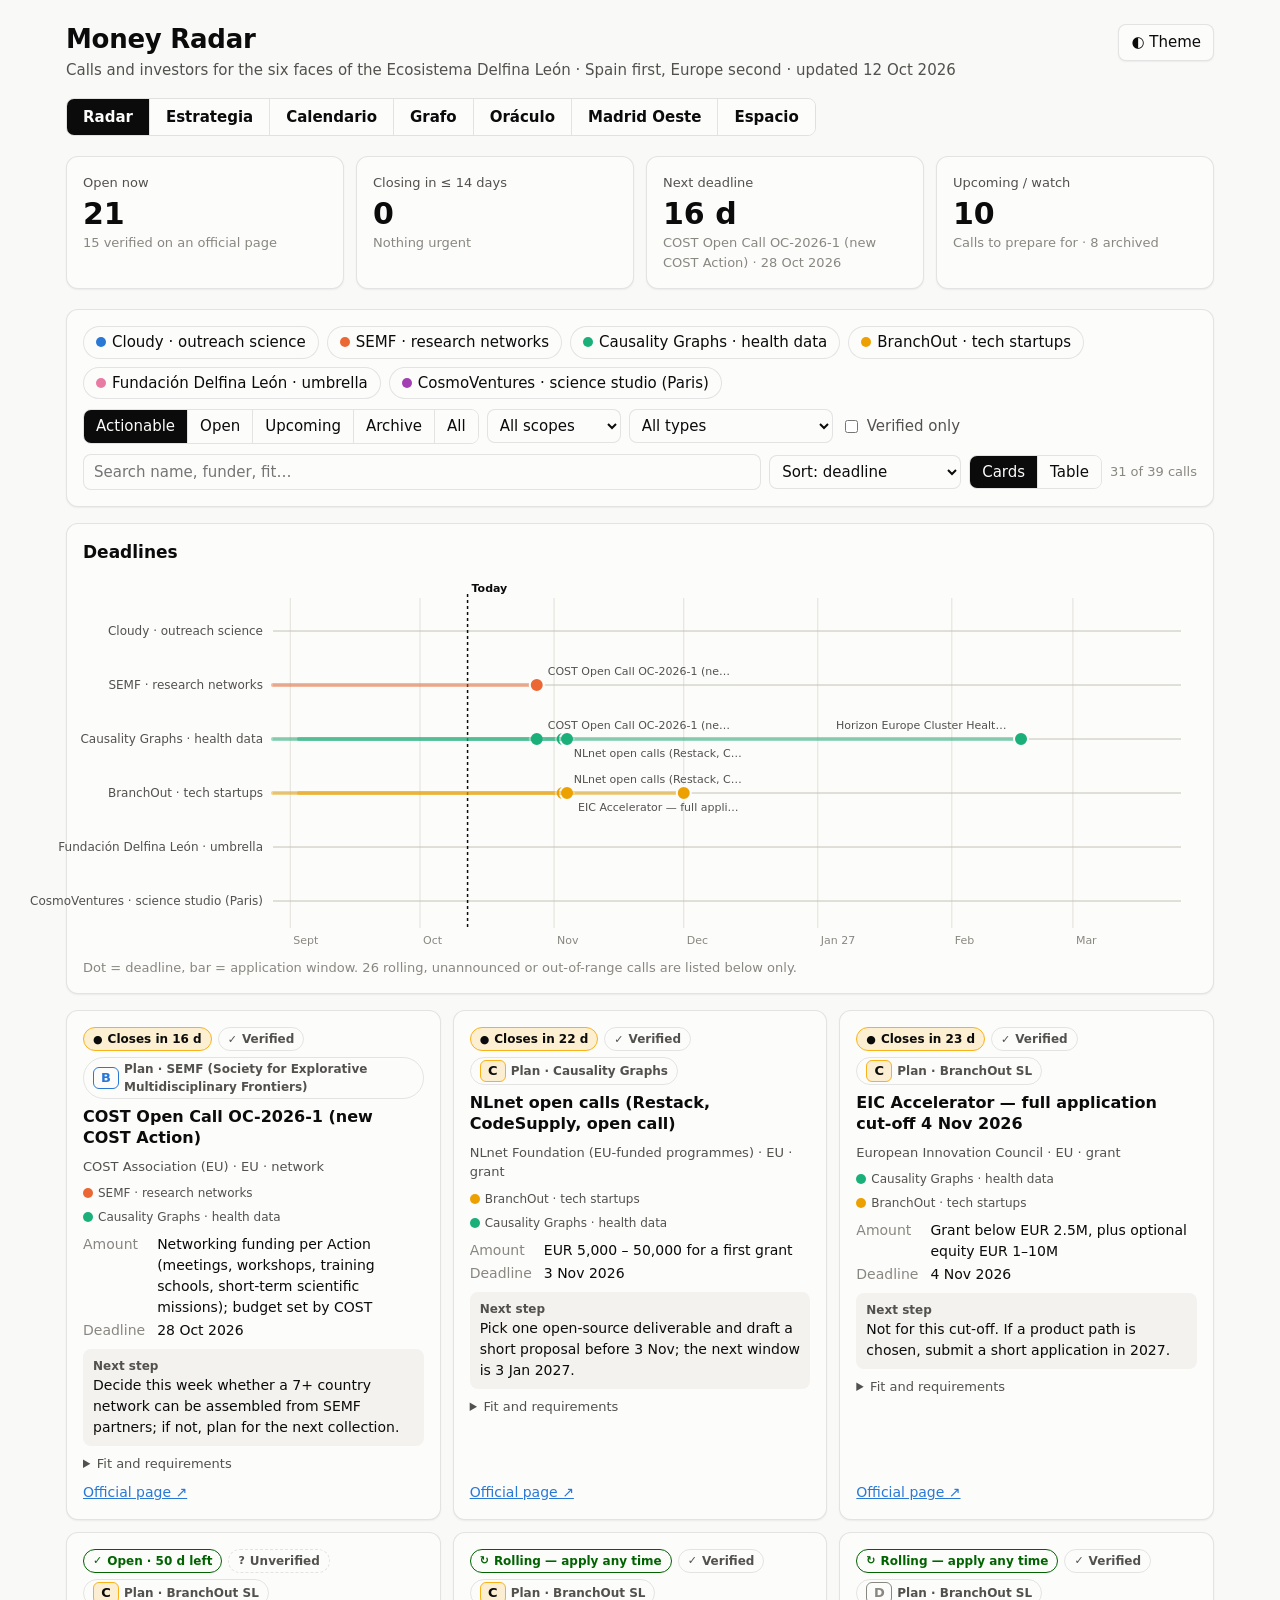
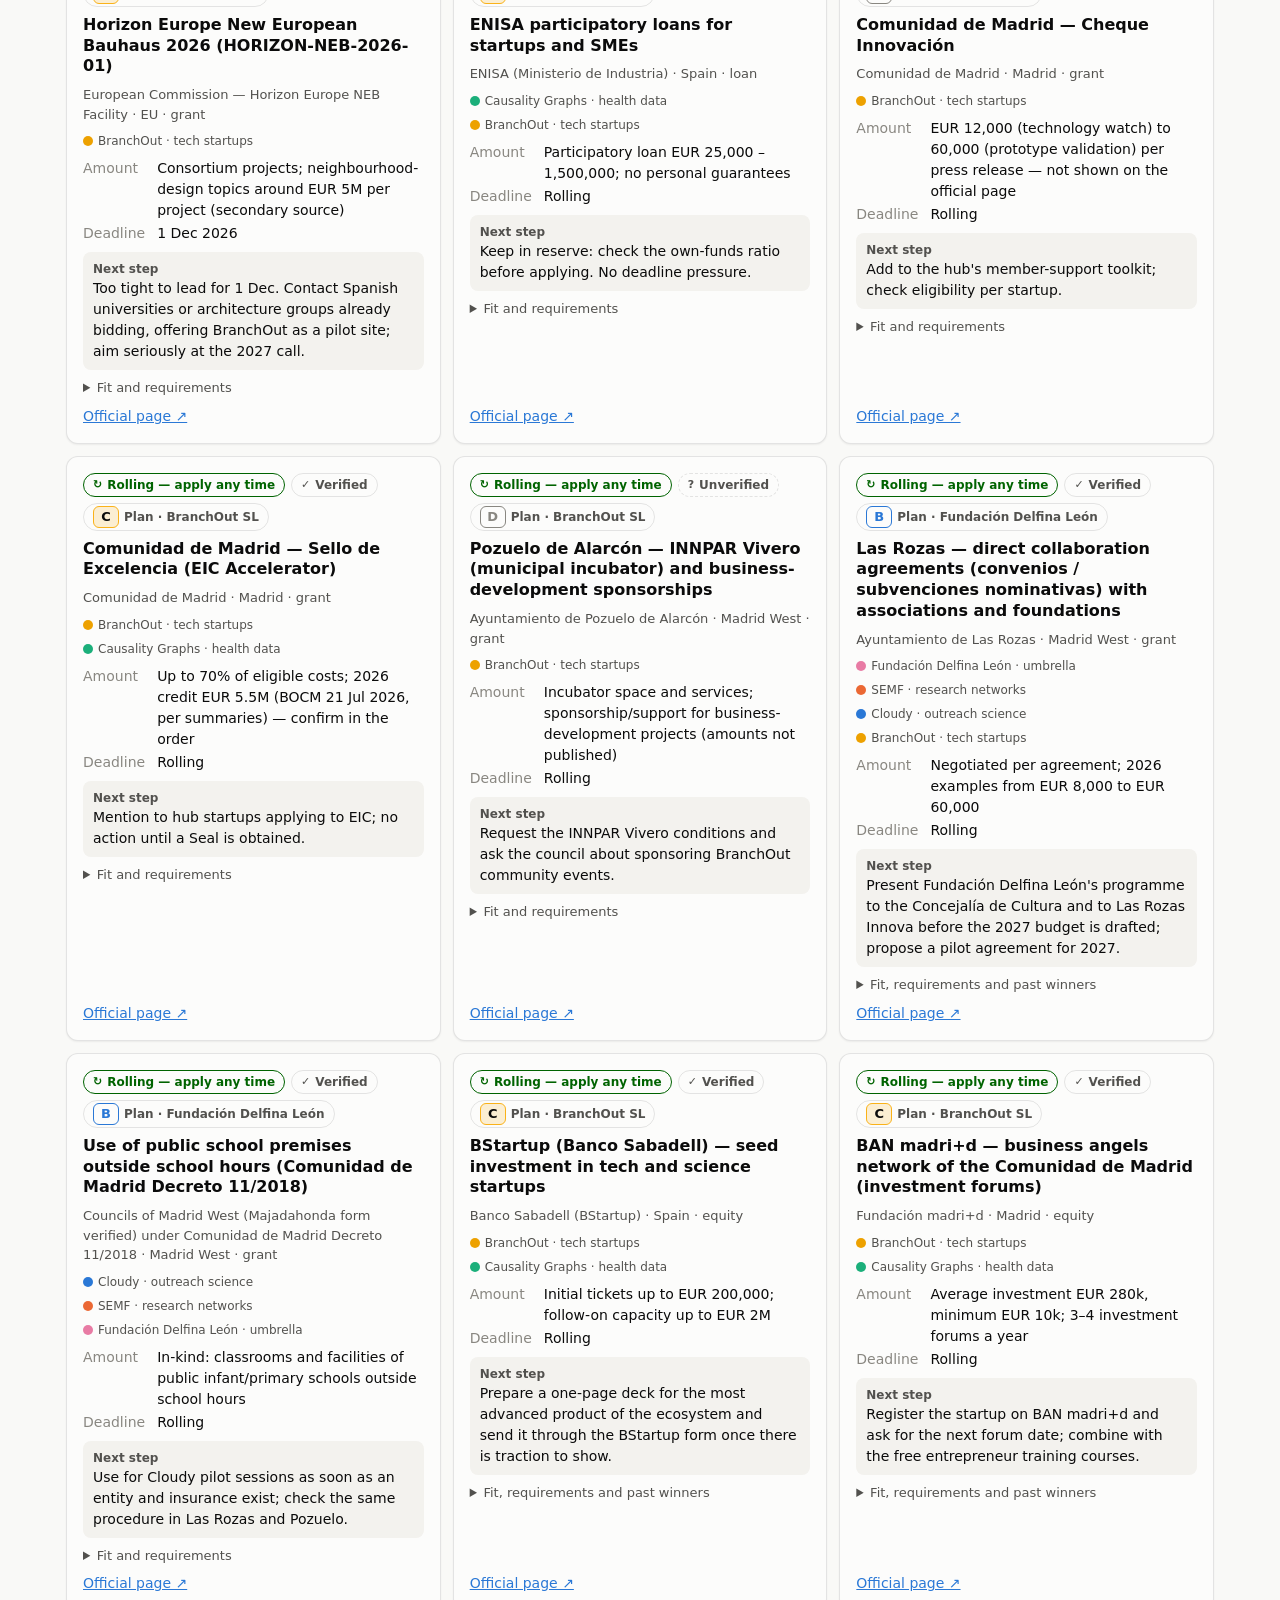
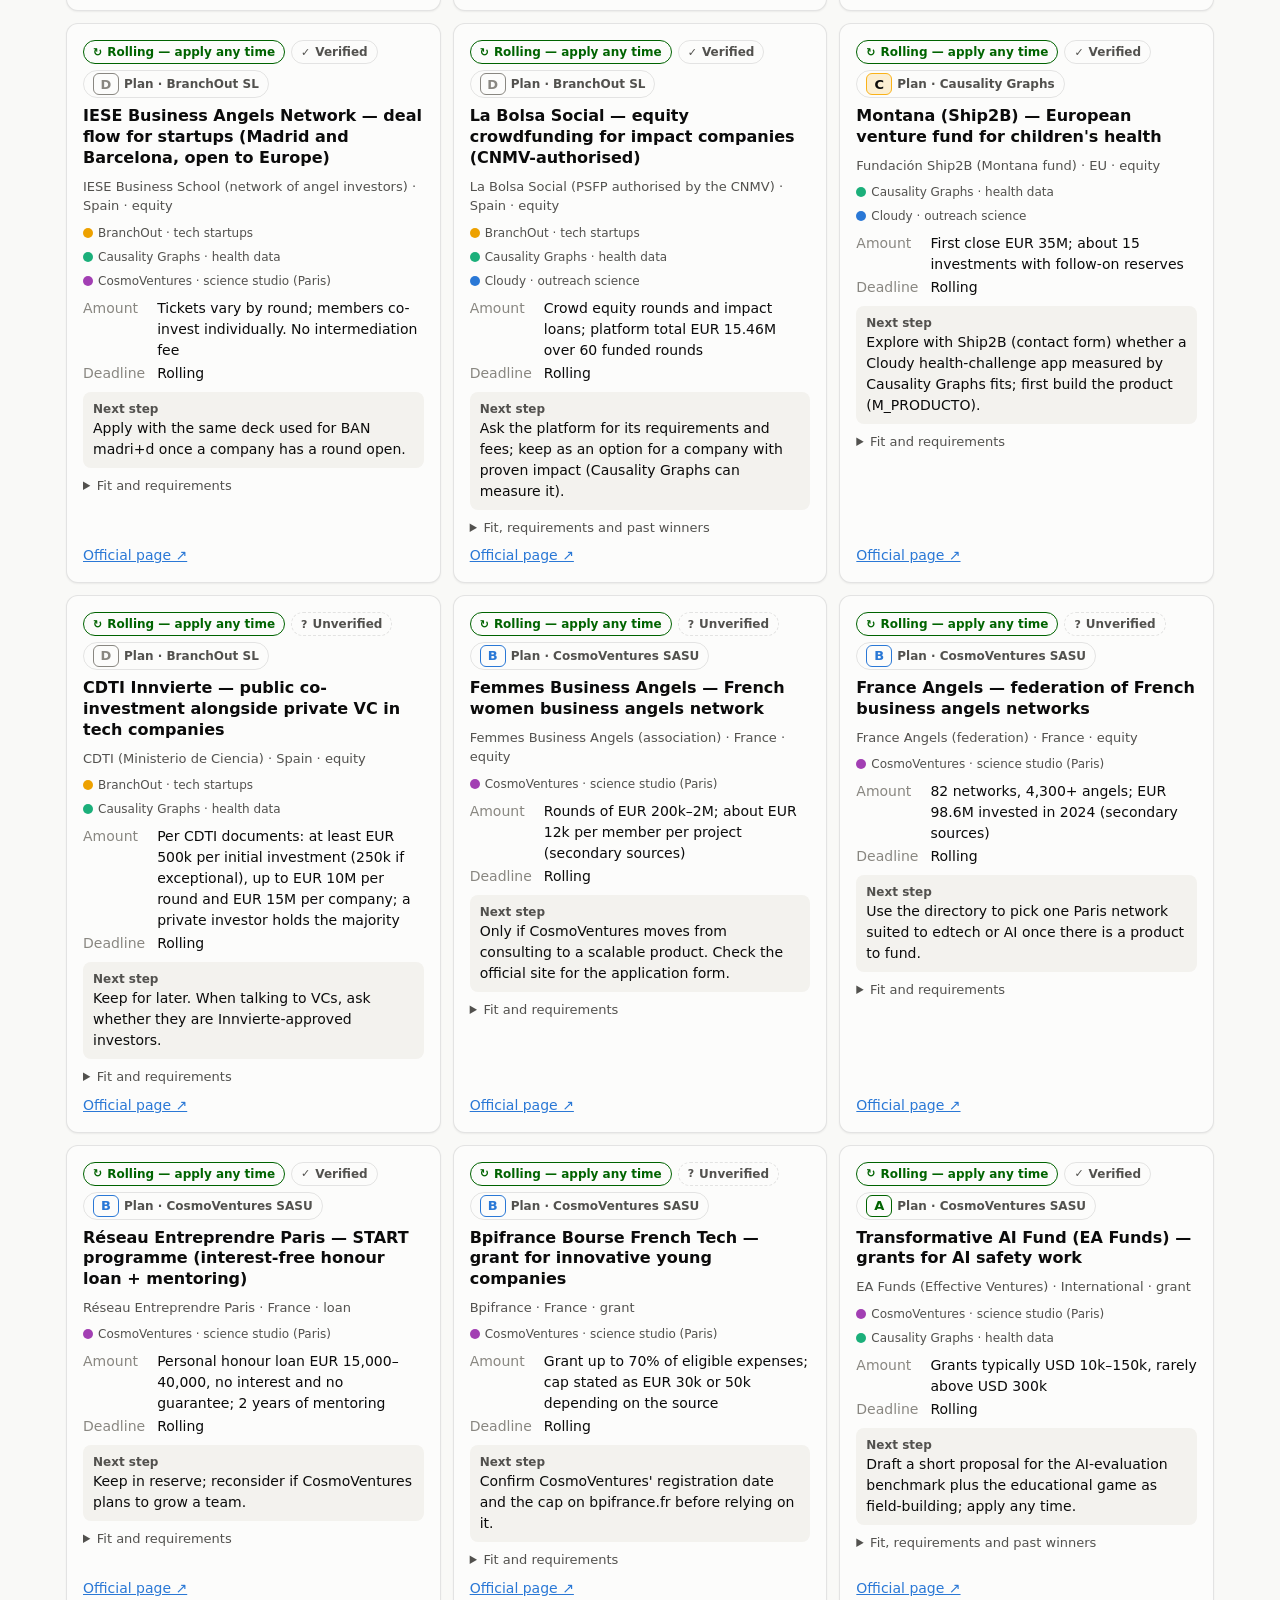
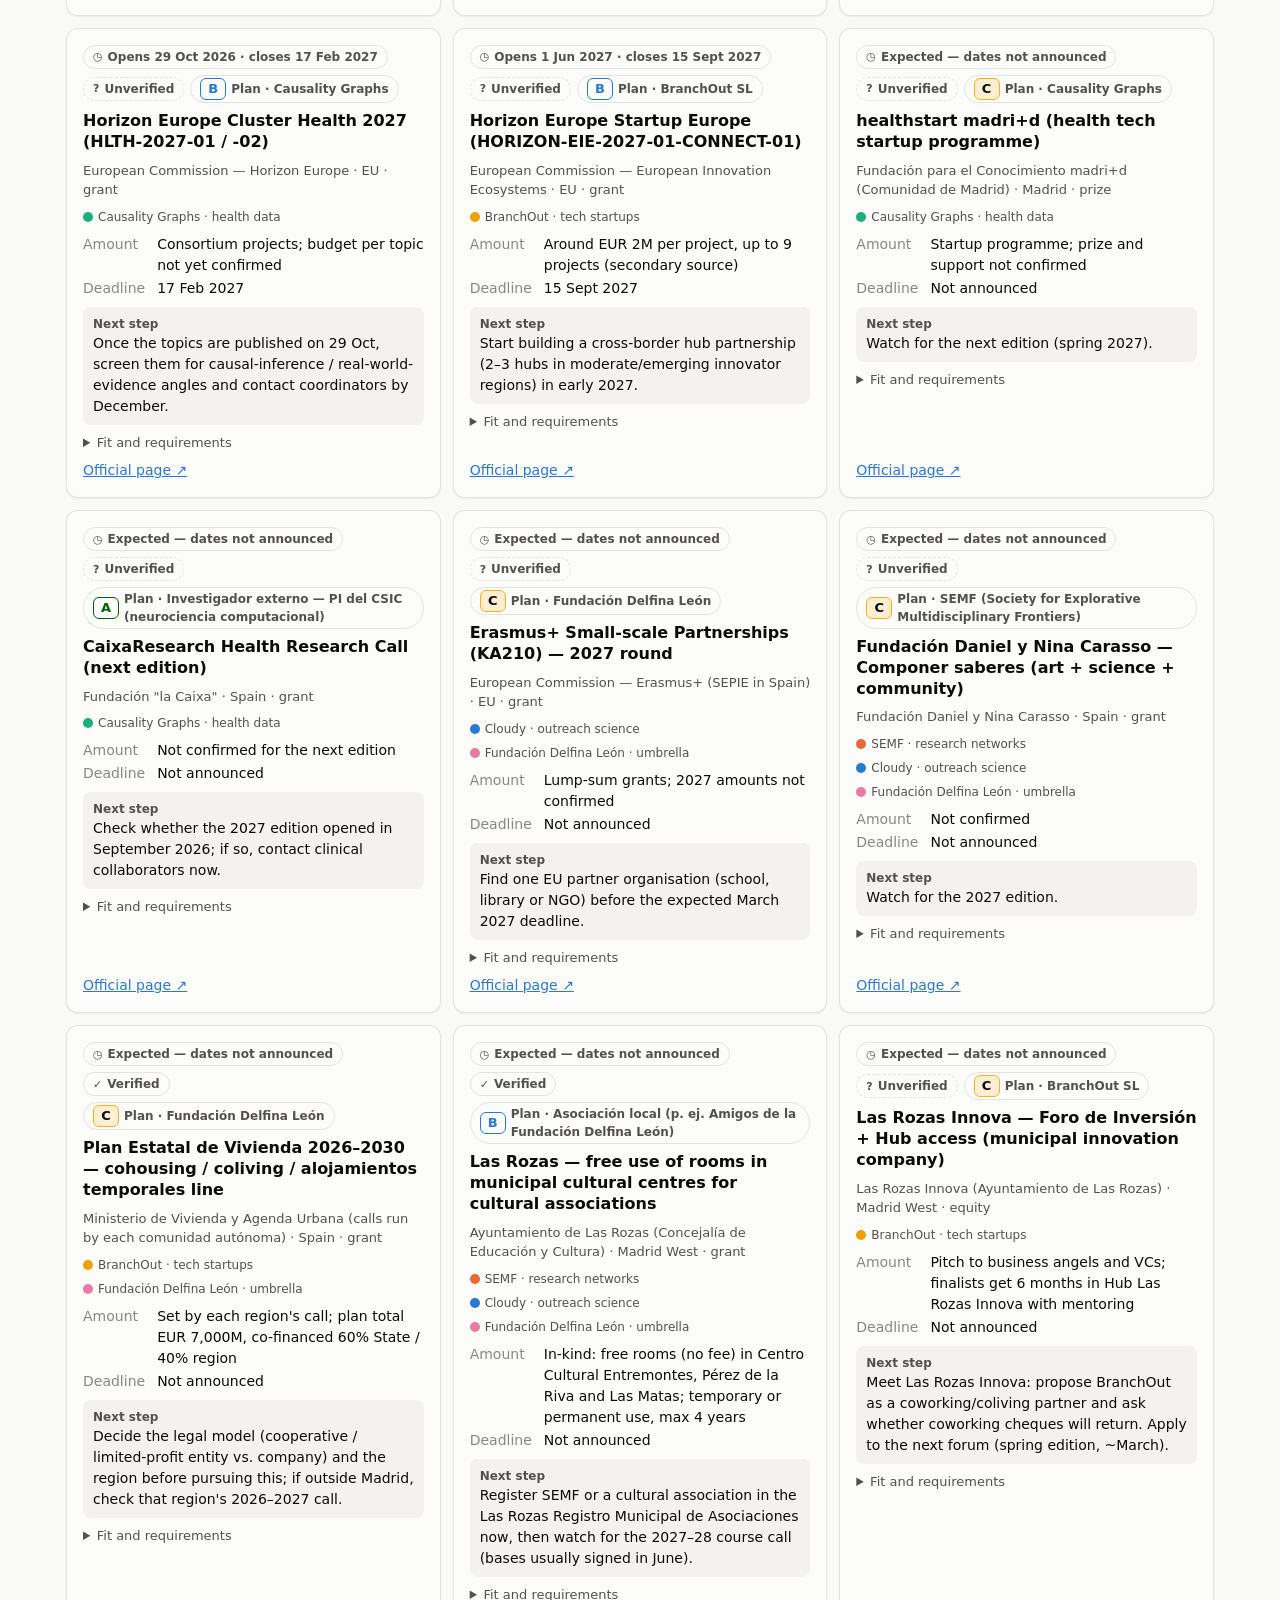
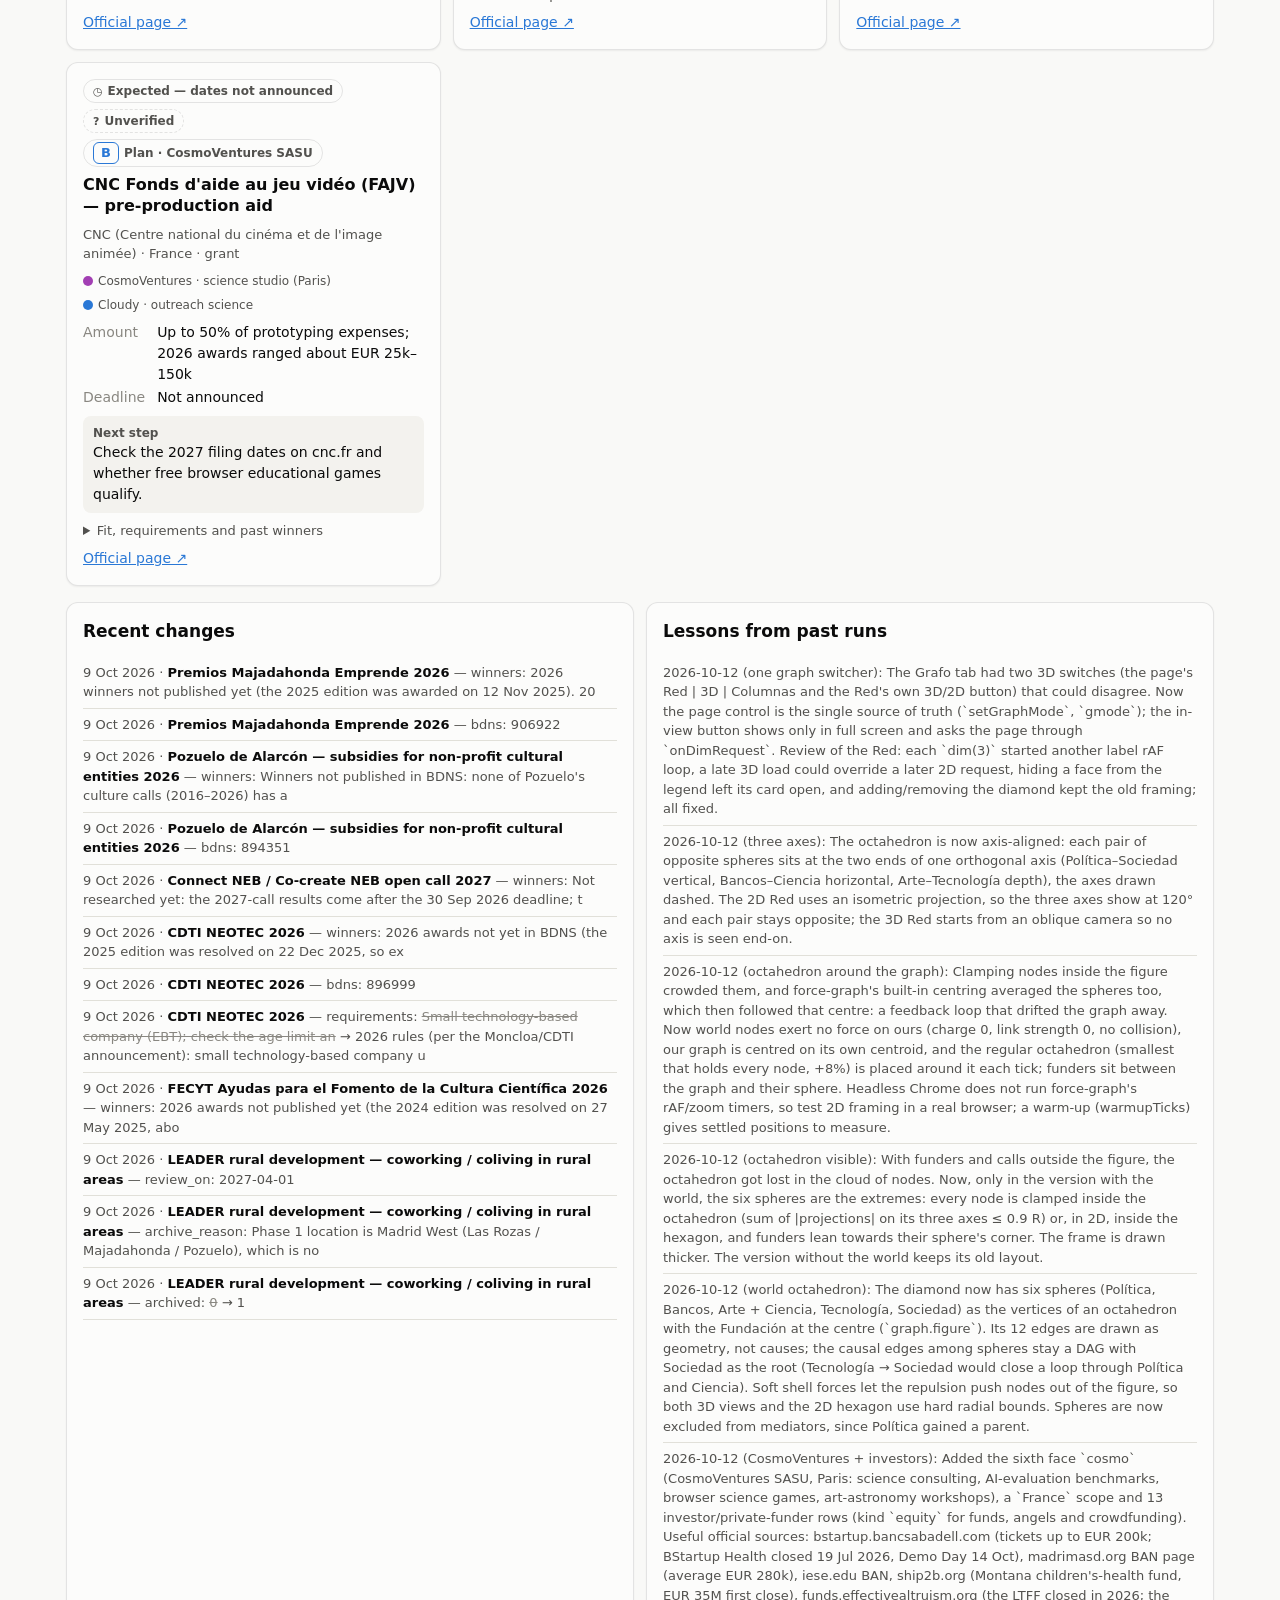
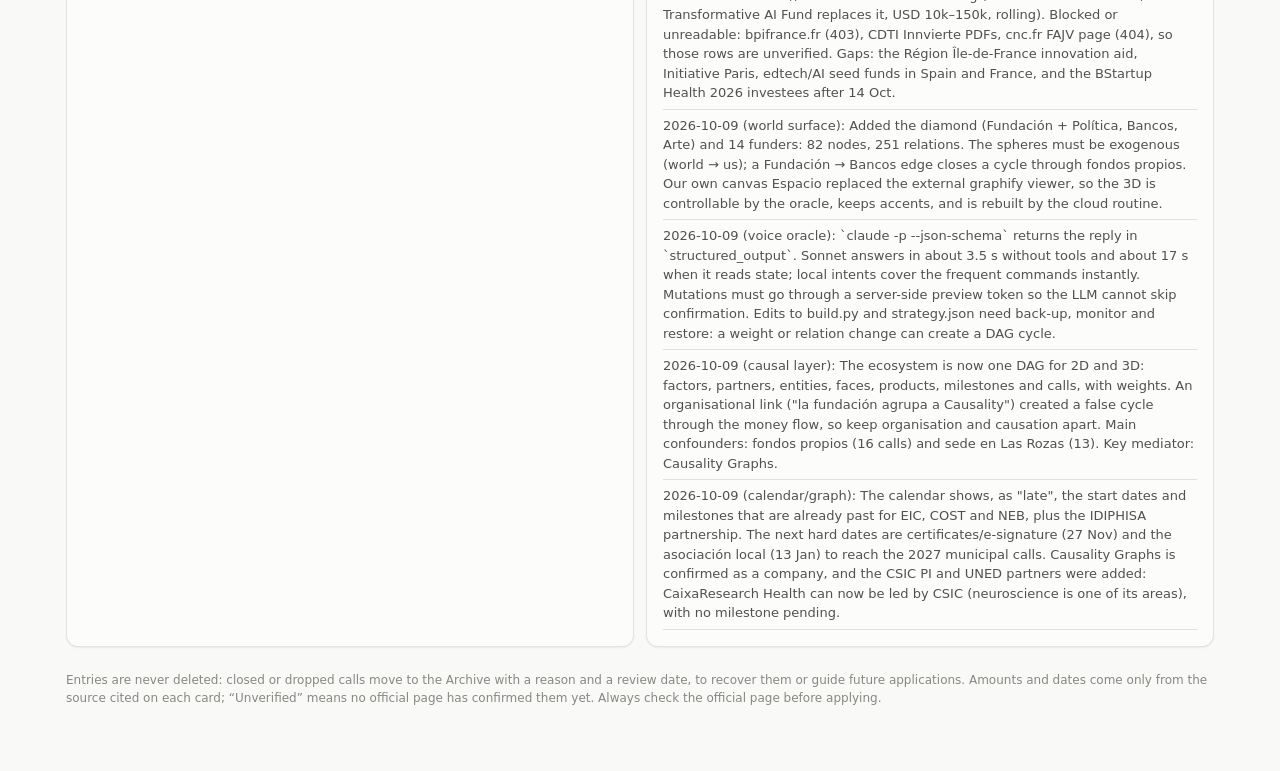
==== commit 035267eb: "Grafo: one 2D/3D switcher + Red review fixes The page control (Red | 3D | Columnas) is the only swit" ====
--- a/dashboard.html
+++ b/dashboard.html
@@ -497,7 +497,7 @@
 
   <div class="view" id="view-graph" hidden>
     <section class="panel section-gap"><h2>Grafo del ecosistema</h2>
-      <p class="small">Un solo grafo en tres vistas (Red, 3D y Columnas): factores de contexto, socios, figuras legales, caras, el mundo exterior (el diamante: un octaedro con las seis esferas (Política, Bancos, Arte, Ciencia, Tecnología, Sociedad) en los vértices y la Fundación en el centro, y los financiadores), productos, hitos y convocatorias (ships). Las flechas van de causa a efecto y el grosor es el peso (0–1, juicio de planificación). Línea continua = existe; discontinua = por crear. La Red y el 3D son el mismo grafo vivo: arrastra nodos, haz zoom con la rueda o pellizcando, pasa el ratón para iluminar sus vecinos y pulsa un nodo para ver su ficha; el botón 3D/2D cambia de dimensión sin perder la selección, los filtros ni el recorrido, y ⛶ lo abre a pantalla completa. El diamante envuelve al ecosistema: las esferas van por parejas en los extremos de tres ejes ortogonales (Política–Sociedad vertical, Bancos–Ciencia horizontal, Arte–Tecnología en profundidad); en 3D es el octaedro y en 2D, en vista isométrica, un hexágono; sus aristas violetas son la figura, no causas. El grafo se dibuja igual que sin diamante y el octaedro regular se coloca a su alrededor, con las seis esferas en los extremos; cada financiador queda entre el grafo y su esfera.</p>
+      <p class="small">Un solo grafo en tres vistas (Red, 3D y Columnas): factores de contexto, socios, figuras legales, caras, el mundo exterior (el diamante: un octaedro con las seis esferas (Política, Bancos, Arte, Ciencia, Tecnología, Sociedad) en los vértices y la Fundación en el centro, y los financiadores), productos, hitos y convocatorias (ships). Las flechas van de causa a efecto y el grosor es el peso (0–1, juicio de planificación). Línea continua = existe; discontinua = por crear. La Red y el 3D son el mismo grafo vivo: arrastra nodos, haz zoom con la rueda o pellizcando, pasa el ratón para iluminar sus vecinos y pulsa un nodo para ver su ficha. El selector Red | 3D | Columnas es el único cambio de vista: pasar de la Red al 3D no pierde la selección, los filtros ni el recorrido. ⛶ abre la Red a pantalla completa; allí, donde el selector no se ve, el botón 3D de la propia vista hace lo mismo y el selector lo recuerda. El diamante envuelve al ecosistema: las esferas van por parejas en los extremos de tres ejes ortogonales (Política–Sociedad vertical, Bancos–Ciencia horizontal, Arte–Tecnología en profundidad); en 3D es el octaedro y en 2D, en vista isométrica, un hexágono; sus aristas violetas son la figura, no causas. El grafo se dibuja igual que sin diamante y el octaedro regular se coloca a su alrededor, con las seis esferas en los extremos; cada financiador queda entre el grafo y su esfera.</p>
       <div class="cal-head"><div class="seg" id="gmode-seg" role="group" aria-label="Vista del grafo">
         <button type="button" data-v="net" aria-pressed="true">Red</button>
         <button type="button" data-v="3d" aria-pressed="false">3D</button>
@@ -557,7 +557,7 @@
 <script src="vendor/force-graph.min.js"></script>
 <script src="grafo_red.js"></script>
 <script src="oracle_dock.js"></script>
-<script id="data" type="application/json">{"today": "2026-10-12", "lines": {"cloudy": "Cloudy · outreach science", "semf": "SEMF · research networks", "causality": "Causality Graphs · health data", "branchout": "BranchOut · tech startups", "delfina": "Fundación Delfina León · umbrella", "cosmo": "CosmoVentures · science studio (Paris)"}, "opportunities": [{"id": "pozuelo-subv-cultura-2026", "name": "Pozuelo de Alarcón — subsidies for non-profit cultural entities 2026", "funder": "Ayuntamiento de Pozuelo de Alarcón", "kind": "grant", "scope": "Madrid West", "lines": "cloudy,semf,delfina", "amount_min": null, "amount_max": null, "amount_text": "EUR 72,500 total budget (competitive); per-entity cap in the full bases", "opens": "2026-03-31", "deadline": "2026-04-14", "deadline_kind": "fixed", "status": "closed", "verification": "verified", "url": "https://www.infosubvenciones.es/bdnstrans/GE/es/convocatoria/894351", "source": "BOCM 30 Mar 2026 (BDNS 894351): 15 calendar days from publication; fundable: exhibitions, concerts, publications, etc.", "fit": "Explicitly funds publications and cultural events — Cloudy's books and SEMF events, if the entity is based in Pozuelo.", "requirements": "Non-profit cultural entity registered in Pozuelo's Registro Municipal de Asociaciones Vecinales, with main activity and registered office in Pozuelo.", "action": "Closed (window was only 15 days). Decide which municipality hosts the registered office; if Pozuelo, register before February 2027 to catch the 2027 call.", "first_seen": "2026-10-09", "last_checked": "2026-10-12", "archived": 1, "archive_reason": "Deadline passed; kept to prepare the next edition", "review_on": "2027-02-01", "bdns": "894351", "winners": "Winners not published in BDNS: none of Pozuelo's culture calls (2016–2026) has awards uploaded (checked 2026-10-09). Look for the Junta de Gobierno Local award decision on the Pozuelo sede / transparency portal. Call history: yearly since 2016, but published at irregular times (2026: 20 Mar; 2025: 10 Jun; 2024: 6 Nov) with only a 15-day window — monitor BDNS for Pozuelo."}, {"id": "cdti-neotec-2026", "name": "CDTI NEOTEC 2026", "funder": "CDTI (Ministerio de Ciencia)", "kind": "grant", "scope": "Spain", "lines": "causality,branchout", "amount_min": null, "amount_max": null, "amount_text": "Total budget EUR 20.38M (EUR 5M reserved for women-led projects); per-project cap not confirmed", "opens": "2026-04-14", "deadline": "2026-05-14", "deadline_kind": "fixed", "status": "closed", "verification": "unverified", "url": "https://www.ciencia.gob.es/Convocatorias/2026/NEOTEC2026.html", "source": "Search snippet from ciencia.gob.es (not fetched): applications 14 Apr – 14 May 2026", "fit": "Technology-based small companies building on research results — Causality Graphs if it develops its own technology.", "requirements": "2026 rules (per the Moncloa/CDTI announcement): small technology-based company under 3 years old, share capital at least EUR 20,000, no distributed profits; grant up to 70% of budget (85% when hiring a PhD), cap EUR 250k (325k with a PhD).", "action": "Closed. Watch for NEOTEC 2027 around April 2027.", "first_seen": "2026-10-08", "last_checked": "2026-10-12", "archived": 1, "archive_reason": "Deadline passed; kept to prepare the next edition", "review_on": "2027-02-08", "bdns": "896999", "winners": "2026 awards not yet in BDNS (the 2025 edition was resolved on 22 Dec 2025, so expect December 2026). NEOTEC 2025 (BDNS 829858): 128 companies, EUR 39.35M, median EUR 325,000 — most winners reached the cap that applies when a PhD holder is hired (cap 250k, 325k with a PhD). Lesson: plan a PhD hire into the project. Galicia (GAIN) runs a 'Recuperación Excelencia NEOTEC' call for companies above the threshold but unfunded; Madrid has no equivalent found. Source: BDNS concessions API; checked 2026-10-09."}, {"id": "lasrozas-cultura-asociaciones-2026", "name": "Las Rozas — subsidies for cultural programmes by local associations 2026", "funder": "Ayuntamiento de Las Rozas", "kind": "grant", "scope": "Madrid West", "lines": "semf,cloudy", "amount_min": null, "amount_max": null, "amount_text": "EUR 20,000 total; in practice about EUR 1,700 per association", "opens": "2026-05-19", "deadline": "2026-06-08", "deadline_kind": "fixed", "status": "closed", "verification": "verified", "url": "https://www.infosubvenciones.es/bdnstrans/GE/es/convocatoria/904440", "source": "BDNS 904440: applications 19 May – 8 Jun 2026; beneficiaries: non-profit legal entities of the municipality", "fit": "Small top-up for SEMF or Cloudy activities once an association is registered in Las Rozas.", "requirements": "Association registered in Las Rozas with its registered office there.", "action": "Closed. Low value; only worth it once a Las Rozas-registered association exists (next call around May 2027).", "first_seen": "2026-10-09", "last_checked": "2026-10-12", "archived": 1, "archive_reason": "Deadline passed; kept to prepare the next edition", "review_on": "2027-03-05", "bdns": "904440", "winners": "2026 (BDNS 904440): 11 awards on 1 Jul 2026, EUR 18,584 total, almost flat EUR 1,618–1,700 each — the budget is split evenly. Winners: local theatre companies, choir, photography, magic and crafts associations, a seniors' association, a brotherhood. Lesson: an even split across local groups — symbolic money, but it signals a relationship with the council's culture department. Source: BDNS concessions API; checked 2026-10-09."}, {"id": "bstartup-health-2026", "name": "BStartup Health 2026 — Banco Sabadell investment in health startups (7th edition)", "funder": "Banco Sabadell (BStartup)", "kind": "equity", "scope": "Spain", "lines": "causality", "amount_min": null, "amount_max": 200000, "amount_text": "Up to EUR 200,000 per startup; at least 3 investments per edition", "opens": "2026-06-15", "deadline": "2026-07-19", "deadline_kind": "fixed", "status": "closed", "verification": "verified", "url": "https://bstartup.bancsabadell.com/en/bstartup-health/", "source": "bstartup.bancsabadell.com/en/bstartup-health (checked 2026-10-12): applications 15 Jun – 19 Jul 2026; 20 semifinalists heard in October; 8 finalists at Demo Day 14 Oct 2026", "fit": "Causality Graphs as an e-Health startup (causal analytics on clinical data), pre-seed/seed. The yearly call is the most direct equity route for the health face.", "requirements": "Spanish company, incorporated or being incorporated, with international vision; medical devices, diagnostics, therapeutics or e-Health; pre-seed to early stage.", "action": "Closed for 2026. Prepare for the 2027 edition (expected June–July): a product, a clinical partner (IDIPHISA) and the CSIC PI as scientific lead.", "first_seen": "2026-10-12", "last_checked": "2026-10-12", "archived": 1, "archive_reason": "Deadline passed; kept to prepare the next edition", "review_on": "2027-04-15", "bdns": null, "winners": "2026 edition not resolved yet: 8 finalists pitch at the Demo Day on 14 Oct 2026, with at least 3 investments of up to EUR 200k. BStartup counts 21+ health investments across editions; the selected companies are not listed on the official page. Lesson: few slots (about 3 a year), so arrive with a validated product and a clinical partner. Source: BStartup Health page; checked 2026-10-12. Look up the 2026 investees after the Demo Day."}, {"id": "fecyt-fcc-2026", "name": "FECYT Ayudas para el Fomento de la Cultura Científica 2026", "funder": "FECYT (Ministerio de Ciencia)", "kind": "grant", "scope": "Spain", "lines": "cloudy,semf,delfina", "amount_min": null, "amount_max": 100000, "amount_text": "Up to EUR 100,000 per application", "opens": "2026-07-01", "deadline": "2026-09-16", "deadline_kind": "fixed", "status": "closed", "verification": "verified", "url": "https://www.boe.es/boe/dias/2026/06/27/pdfs/BOE-B-2026-22034.pdf", "source": "BOE-B-2026-22034 (27 Jun 2026): applications 1 Jul – 16 Sep 2026 13:00", "fit": "The most natural fit for Cloudy (science communication for families, citizen science) and for SEMF outreach (art–science–technology category).", "requirements": "Eligible entity with legal personality (check the bases for non-profit associations). Activities run between Jul 2027 and Jun 2029.", "action": "Closed for 2026. Prepare the 2027 application from April 2027; the call usually opens around July.", "first_seen": "2026-10-08", "last_checked": "2026-10-12", "archived": 1, "archive_reason": "Deadline passed; kept to prepare the next edition", "review_on": "2027-04-01", "bdns": null, "winners": "2026 awards not published yet (the 2024 edition was resolved on 27 May 2025, about 8 months after its deadline). FECYT 2024 (BDNS 776848): 193 awards, EUR 4.5M total, median EUR 20,500 (range 715–82,200). Winners by type: universities 100, CSIC 27, foundations 25 (median EUR 20,000), associations 5 (median EUR 12,000). Comparable small winners: Asociación Valentia Scientia 27,000; Fundación Albireo Cultura Científica 25,000; Asociación Asíntota 12,000 + 10,000; Fundación madri+d 35,000. Lesson: the 100k ceiling is rare — a realistic request for an association or foundation is EUR 15–25k. Source: BDNS concessions API + FECYT definitive resolution 2024; checked 2026-10-09."}, {"id": "majadahonda-emprende-2026", "name": "Premios Majadahonda Emprende 2026", "funder": "Ayuntamiento de Majadahonda (Desarrollo, Empleo y Comercio)", "kind": "prize", "scope": "Madrid West", "lines": "branchout", "amount_min": 700, "amount_max": 2800, "amount_text": "EUR 12,000 total; Best StartUp EUR 2,500 / 1,500; Best Consolidated Company up to EUR 2,800", "opens": "2026-05-30", "deadline": "2026-09-21", "deadline_kind": "fixed", "status": "closed", "verification": "verified", "url": "https://www.infosubvenciones.es/bdnstrans/GE/es/convocatoria/906922", "source": "BOCM 29 May 2026 (BDNS 906922): applications until 21 Sep 2026", "fit": "Small, but local visibility for BranchOut startups based in Majadahonda.", "requirements": "Entrepreneurs and companies of Majadahonda, up to date with AEAT, Social Security and the council.", "action": "Closed. Enter BranchOut (or a resident startup) in the 2027 edition if the hub is in Majadahonda.", "first_seen": "2026-10-09", "last_checked": "2026-10-12", "archived": 1, "archive_reason": "Deadline passed; kept to prepare the next edition", "review_on": "2027-06-18", "bdns": "906922", "winners": "2026 winners not published yet (the 2025 edition was awarded on 12 Nov 2025). 2025 edition (BDNS 848973): 7 prizes, EUR 12,000. Company winners: The Natural Healthy and Honest Food Company SL 2,800; Gambooza Market SL 2,500; Majadahonda Te Va SL 2,000; Vulnscan Tech SL 1,500; Ramos y Werner SL 1,500; plus 2 individuals (700, 1,000; names masked in BDNS). Lesson: open to any local business; only one clearly tech winner. Source: BDNS concessions API; checked 2026-10-09."}, {"id": "neb-connect-cocreate-2027", "name": "Connect NEB / Co-create NEB open call 2027", "funder": "EU — New European Bauhaus (with EIT Community)", "kind": "grant", "scope": "EU", "lines": "branchout", "amount_min": null, "amount_max": null, "amount_text": "Not stated on the official page", "opens": "2026-07-22", "deadline": "2026-09-30", "deadline_kind": "fixed", "status": "closed", "verification": "verified", "url": "https://new-european-bauhaus.europa.eu/calls-proposals/co-create-neb_en", "source": "new-european-bauhaus.europa.eu: deadline 30 Sep 2026 17:00 CEST; status closed", "fit": "Community-rooted organisations and local partnerships with municipalities improving neighbourhoods and shared spaces — the community side of a coworking/coliving hub.", "requirements": "Co-create NEB needs a local partnership including the municipality.", "action": "Closed. Watch for the next edition (published around July) and line up a municipal partner in advance.", "first_seen": "2026-10-09", "last_checked": "2026-10-12", "archived": 1, "archive_reason": "Deadline passed; kept to prepare the next edition", "review_on": "2027-06-27", "bdns": null, "winners": "Not researched yet: the 2027-call results come after the 30 Sep 2026 deadline; the previous edition's winners list still needs to be looked up on new-european-bauhaus.europa.eu. Pending for the next run."}, {"id": "cost-oc-2026-1", "name": "COST Open Call OC-2026-1 (new COST Action)", "funder": "COST Association (EU)", "kind": "network", "scope": "EU", "lines": "semf,causality", "amount_min": null, "amount_max": null, "amount_text": "Networking funding per Action (meetings, workshops, training schools, short-term scientific missions); budget set by COST", "opens": "2026-07-31", "deadline": "2026-10-28", "deadline_kind": "fixed", "status": "open", "verification": "verified", "url": "https://www.cost.eu/funding/how-to-get-funding/open-call-a-simple-one-step-application-process/", "source": "cost.eu Open Call page + OC-2026-1 announcement PDF (31 Mar 2026): collection 28 Oct 2026 12:00 CET", "fit": "SEMF already runs exactly what a COST Action pays for: themed conferences, the interdisciplinary summer school and workshops. A causal-inference-in-health network is a second angle.", "requirements": "Network of proposers from at least 7 COST countries, at least 50% from Inclusiveness Target Countries, at least 40% young researchers. One-step proposal on e-COST. Results expected May 2027.", "action": "Decide this week whether a 7+ country network can be assembled from SEMF partners; if not, plan for the next collection.", "first_seen": "2026-10-08", "last_checked": "2026-10-12", "archived": 0, "archive_reason": null, "review_on": null, "bdns": null, "winners": null}, {"id": "nlnet-2026-11", "name": "NLnet open calls (Restack, CodeSupply, open call)", "funder": "NLnet Foundation (EU-funded programmes)", "kind": "grant", "scope": "EU", "lines": "branchout,causality", "amount_min": 5000, "amount_max": 50000, "amount_text": "EUR 5,000 – 50,000 for a first grant", "opens": "2026-09-03", "deadline": "2026-11-03", "deadline_kind": "fixed", "status": "open", "verification": "verified", "url": "https://nlnet.nl/propose/", "source": "nlnet.nl/propose + news 2026-08-03: deadline 3 Nov 2026 12:00 CET, then the 3rd of every odd month", "fit": "Fits any open-source tooling: e.g. an open causal-discovery / DAG library from Causality Graphs, or open infrastructure behind Cloudy's digital content.", "requirements": "Open licences and standards; strong European dimension. NLnet states it does not want AI-generated proposals — write it by hand.", "action": "Pick one open-source deliverable and draft a short proposal before 3 Nov; the next window is 3 Jan 2027.", "first_seen": "2026-10-08", "last_checked": "2026-10-12", "archived": 0, "archive_reason": null, "review_on": null, "bdns": null, "winners": null}, {"id": "eic-accelerator-2026-11", "name": "EIC Accelerator — full application cut-off 4 Nov 2026", "funder": "European Innovation Council", "kind": "grant", "scope": "EU", "lines": "causality,branchout", "amount_min": null, "amount_max": 2500000, "amount_text": "Grant below EUR 2.5M, plus optional equity EUR 1–10M", "opens": null, "deadline": "2026-11-04", "deadline_kind": "fixed", "status": "open", "verification": "verified", "url": "https://eic.ec.europa.eu/eic-funding-opportunities/eic-accelerator_en", "source": "eic.ec.europa.eu: 2026 cut-offs 7 Jan, 4 Mar, 6 May, 8 Jul, 2 Sep, 4 Nov (17:00 Brussels); short proposals continuous, batched first Tuesday of each month", "fit": "Only realistic for Causality Graphs if it becomes a product company (e.g. a causal-evidence platform for clinical/pharma teams). Too early for a consultancy.", "requirements": "Single start-up/SME or small mid-cap (or a person intending to found one). A passed short application is needed before the full one.", "action": "Not for this cut-off. If a product path is chosen, submit a short application in 2027.", "first_seen": "2026-10-08", "last_checked": "2026-10-12", "archived": 0, "archive_reason": null, "review_on": null, "bdns": null, "winners": null}, {"id": "horizon-neb-2026", "name": "Horizon Europe New European Bauhaus 2026 (HORIZON-NEB-2026-01)", "funder": "European Commission — Horizon Europe NEB Facility", "kind": "grant", "scope": "EU", "lines": "branchout", "amount_min": null, "amount_max": null, "amount_text": "Consortium projects; neighbourhood-design topics around EUR 5M per project (secondary source)", "opens": "2026-05-05", "deadline": "2026-12-01", "deadline_kind": "fixed", "status": "open", "verification": "unverified", "url": "https://new-european-bauhaus.europa.eu/", "source": "UKRI/IUK and Zabala summaries of the NEB work programme: opens 5 May 2026, deadline 1 Dec 2026 17:00; topics include spatial design of neighbourhoods and inhabitants' health and well-being", "fit": "BranchOut's coworking + coliving building could be a pilot or demonstration site in a consortium on shared, sustainable neighbourhood living. The 2027 call (deadline 1 Dec 2027) adds an intergenerational-neighbourhoods topic.", "requirements": "Multi-country research and innovation consortium; BranchOut would join as an SME or pilot-site partner, not lead.", "action": "Too tight to lead for 1 Dec. Contact Spanish universities or architecture groups already bidding, offering BranchOut as a pilot site; aim seriously at the 2027 call.", "first_seen": "2026-10-09", "last_checked": "2026-10-12", "archived": 0, "archive_reason": null, "review_on": null, "bdns": null, "winners": null}, {"id": "horizon-hlth-2027-01-02", "name": "Horizon Europe Cluster Health 2027 (HLTH-2027-01 / -02)", "funder": "European Commission — Horizon Europe", "kind": "grant", "scope": "EU", "lines": "causality", "amount_min": null, "amount_max": null, "amount_text": "Consortium projects; budget per topic not yet confirmed", "opens": "2026-10-29", "deadline": "2027-02-17", "deadline_kind": "fixed", "status": "upcoming", "verification": "unverified", "url": "https://ec.europa.eu/info/funding-tenders/opportunities/portal/screen/opportunities/calls-for-proposals", "source": "Euresearch e-alert citing draft Work Programme v3 (24 Jun 2026): opens 29 Oct 2026, single-stage and stage 1 deadline 17 Feb 2027 (moved earlier from April)", "fit": "Causality Graphs as the causal-analytics / methods partner (SME) in a clinical or health-data consortium.", "requirements": "Multi-country consortium; SMEs join as partners. Topics to be confirmed when the call opens on the Funding & Tenders portal.", "action": "Once the topics are published on 29 Oct, screen them for causal-inference / real-world-evidence angles and contact coordinators by December.", "first_seen": "2026-10-08", "last_checked": "2026-10-12", "archived": 0, "archive_reason": null, "review_on": null, "bdns": null, "winners": null}, {"id": "startup-europe-2027", "name": "Horizon Europe Startup Europe (HORIZON-EIE-2027-01-CONNECT-01)", "funder": "European Commission — European Innovation Ecosystems", "kind": "grant", "scope": "EU", "lines": "branchout", "amount_min": null, "amount_max": null, "amount_text": "Around EUR 2M per project, up to 9 projects (secondary source)", "opens": "2027-06-01", "deadline": "2027-09-15", "deadline_kind": "fixed", "status": "upcoming", "verification": "unverified", "url": "https://ec.europa.eu/info/funding-tenders/opportunities/portal/screen/opportunities/calls-for-proposals", "source": "Western Balkans Info Hub / grant aggregators citing the EIE 2026–2027 work programme: call 1 Jun – 15 Sep 2027", "fit": "Funds ecosystem builders that connect startup communities across Europe — the closest EU match for a startup hub itself.", "requirements": "Consortium; at least 50% of beneficiaries established in 'moderate' or 'emerging' innovator countries or regions (check how Spain/Madrid are classified).", "action": "Start building a cross-border hub partnership (2–3 hubs in moderate/emerging innovator regions) in early 2027.", "first_seen": "2026-10-09", "last_checked": "2026-10-12", "archived": 0, "archive_reason": null, "review_on": null, "bdns": null, "winners": null}, {"id": "enisa-prestamo-participativo", "name": "ENISA participatory loans for startups and SMEs", "funder": "ENISA (Ministerio de Industria)", "kind": "loan", "scope": "Spain", "lines": "causality,branchout", "amount_min": 25000, "amount_max": 1500000, "amount_text": "Participatory loan EUR 25,000 – 1,500,000; no personal guarantees", "opens": null, "deadline": null, "deadline_kind": "rolling", "status": "rolling", "verification": "verified", "url": "https://www.enisa.es/servicios/financiacion/startups-y-pymes/", "source": "enisa.es startups-y-pymes page: EUR 25k–1.5M; own funds must at least equal the loan; amounts reviewed yearly", "fit": "Working capital for Causality Graphs (or a BranchOut startup) once it is an SL with matching own funds.", "requirements": "Spanish SME with its own legal personality; own funds at least equal to the loan amount; innovative business model.", "action": "Keep in reserve: check the own-funds ratio before applying. No deadline pressure.", "first_seen": "2026-10-08", "last_checked": "2026-10-12", "archived": 0, "archive_reason": null, "review_on": null, "bdns": null, "winners": null}, {"id": "healthstart-madrimasd", "name": "healthstart madri+d (health tech startup programme)", "funder": "Fundación para el Conocimiento madri+d (Comunidad de Madrid)", "kind": "prize", "scope": "Madrid", "lines": "causality", "amount_min": null, "amount_max": null, "amount_text": "Startup programme; prize and support not confirmed", "opens": null, "deadline": null, "deadline_kind": "expected", "status": "upcoming", "verification": "unverified", "url": "https://www.madrimasd.org/", "source": "Press coverage (emprendedores.es): 2026 edition registration closed 25 May", "fit": "Madrid-based health technology startups — directly matches Causality Graphs.", "requirements": "To be confirmed from the next edition's bases.", "action": "Watch for the next edition (spring 2027).", "first_seen": "2026-10-08", "last_checked": "2026-10-12", "archived": 0, "archive_reason": null, "review_on": null, "bdns": null, "winners": null}, {"id": "caixaresearch-health-next", "name": "CaixaResearch Health Research Call (next edition)", "funder": "Fundación \"la Caixa\"", "kind": "grant", "scope": "Spain", "lines": "causality", "amount_min": null, "amount_max": null, "amount_text": "Not confirmed for the next edition", "opens": null, "deadline": null, "deadline_kind": "expected", "status": "upcoming", "verification": "unverified", "url": "https://caixaresearch.org/en/caixaresearch-health-call", "source": "Previous edition opened 18 Sep 2025 and closed 19 Nov 2025 (university research offices); official page returned 403 to the fetcher", "fit": "Translational and clinical research with social impact; Causality Graphs would join as the methods partner of an eligible research centre or hospital.", "requirements": "Applicants are research institutions in Spain/Portugal; a company cannot lead.", "action": "Check whether the 2027 edition opened in September 2026; if so, contact clinical collaborators now.", "first_seen": "2026-10-08", "last_checked": "2026-10-12", "archived": 0, "archive_reason": null, "review_on": null, "bdns": null, "winners": null}, {"id": "erasmus-ka210-2027", "name": "Erasmus+ Small-scale Partnerships (KA210) — 2027 round", "funder": "European Commission — Erasmus+ (SEPIE in Spain)", "kind": "grant", "scope": "EU", "lines": "cloudy,delfina", "amount_min": null, "amount_max": null, "amount_text": "Lump-sum grants; 2027 amounts not confirmed", "opens": null, "deadline": null, "deadline_kind": "expected", "status": "upcoming", "verification": "unverified", "url": "https://erasmus-plus.ec.europa.eu/", "source": "2026 rounds closed 5 Mar and 1 Oct 2026 (national agency pages); 2027 dates to be published in the Programme Guide", "fit": "Bilingual family-reading and health-education materials (Cloudy) with a partner organisation in another EU country — designed for small and first-time organisations.", "requirements": "A registered organisation (OID) and at least one partner from another programme country.", "action": "Find one EU partner organisation (school, library or NGO) before the expected March 2027 deadline.", "first_seen": "2026-10-08", "last_checked": "2026-10-12", "archived": 0, "archive_reason": null, "review_on": null, "bdns": null, "winners": null}, {"id": "carasso-componer-saberes", "name": "Fundación Daniel y Nina Carasso — Componer saberes (art + science + community)", "funder": "Fundación Daniel y Nina Carasso", "kind": "grant", "scope": "Spain", "lines": "semf,cloudy,delfina", "amount_min": null, "amount_max": null, "amount_text": "Not confirmed", "opens": null, "deadline": null, "deadline_kind": "expected", "status": "upcoming", "verification": "unverified", "url": "https://www.fundacioncarasso.org/", "source": "Biennial call; the last edition closed 27 Apr 2025 (university summaries); next edition not announced", "fit": "Projects linking art, science and community — matches SEMF's art–science confluence and Cloudy's family audience.", "requirements": "To be confirmed from the next edition's bases.", "action": "Watch for the 2027 edition.", "first_seen": "2026-10-08", "last_checked": "2026-10-12", "archived": 0, "archive_reason": null, "review_on": null, "bdns": null, "winners": null}, {"id": "plan-vivienda-2026-coliving", "name": "Plan Estatal de Vivienda 2026–2030 — cohousing / coliving / alojamientos temporales line", "funder": "Ministerio de Vivienda y Agenda Urbana (calls run by each comunidad autónoma)", "kind": "grant", "scope": "Spain", "lines": "branchout,delfina", "amount_min": null, "amount_max": null, "amount_text": "Set by each region's call; plan total EUR 7,000M, co-financed 60% State / 40% region", "opens": null, "deadline": null, "deadline_kind": "expected", "status": "upcoming", "verification": "verified", "url": "https://www.boe.es/eli/es/rd/2026/04/22/326", "source": "Real Decreto 326/2026 (BOE 23 Apr 2026), art. 3.1: line for cooperative housing in cesión de uso and residential solutions built around shared living; regional calls via bilateral agreements", "fit": "The only national line that explicitly funds coliving. It suits the residential half of BranchOut, not the coworking half.", "requirements": "Beneficiaries include cooperatives and non-profit or limited-profit entities. Homes must be rented for at least 20 years under permanent protection, with capped rents from year one, so this is incompatible with a market-rate coliving. Press reports say the Comunidad de Madrid will not sign up to the plan, so a Madrid site may have no regional call.", "action": "Decide the legal model (cooperative / limited-profit entity vs. company) and the region before pursuing this; if outside Madrid, check that region's 2026–2027 call.", "first_seen": "2026-10-09", "last_checked": "2026-10-12", "archived": 0, "archive_reason": null, "review_on": null, "bdns": null, "winners": null}, {"id": "madrid-cheque-innovacion", "name": "Comunidad de Madrid — Cheque Innovación", "funder": "Comunidad de Madrid", "kind": "grant", "scope": "Madrid", "lines": "branchout", "amount_min": null, "amount_max": null, "amount_text": "EUR 12,000 (technology watch) to 60,000 (prototype validation) per press release — not shown on the official page", "opens": null, "deadline": null, "deadline_kind": "rolling", "status": "rolling", "verification": "verified", "url": "https://www.comunidad.madrid/inversion/innova", "source": "comunidad.madrid/inversion/innova: 'Convocatoria siempre abierta', direct award throughout 2026", "fit": "Small innovation projects for SMEs resident in the hub — useful as a service BranchOut points its startups to, rather than funding for the space.", "requirements": "Madrid SMEs; aimed at traditional-sector SMEs becoming innovative (tech startups may not fit).", "action": "Add to the hub's member-support toolkit; check eligibility per startup.", "first_seen": "2026-10-09", "last_checked": "2026-10-12", "archived": 0, "archive_reason": null, "review_on": null, "bdns": null, "winners": null}, {"id": "madrid-sello-excelencia", "name": "Comunidad de Madrid — Sello de Excelencia (EIC Accelerator)", "funder": "Comunidad de Madrid", "kind": "grant", "scope": "Madrid", "lines": "branchout,causality", "amount_min": null, "amount_max": null, "amount_text": "Up to 70% of eligible costs; 2026 credit EUR 5.5M (BOCM 21 Jul 2026, per summaries) — confirm in the order", "opens": null, "deadline": null, "deadline_kind": "rolling", "status": "rolling", "verification": "verified", "url": "https://www.comunidad.madrid/innova/sello-excelencia", "source": "comunidad.madrid: 'Convocatoria siempre abierta'; 2026 credit by ORDEN 2820/2026 of 10 Jul (BOCM 21 Jul 2026)", "fit": "Pays Madrid companies whose EIC Accelerator proposal got the Seal of Excellence but no EU money — a safety net for any hub startup (or Causality Graphs) applying to EIC.", "requirements": "EIC Accelerator Seal of Excellence; workplace and project in the Comunidad de Madrid; projects up to 24 months.", "action": "Mention to hub startups applying to EIC; no action until a Seal is obtained.", "first_seen": "2026-10-09", "last_checked": "2026-10-12", "archived": 0, "archive_reason": null, "review_on": null, "bdns": null, "winners": null}, {"id": "leader-rural-coworking", "name": "LEADER rural development — coworking / coliving in rural areas", "funder": "EU EAFRD via regional governments and Grupos de Acción Local", "kind": "grant", "scope": "Spain", "lines": "branchout", "amount_min": null, "amount_max": null, "amount_text": "Varies by local action group; e.g. Basque LEADER 2026 up to 65% for companies, max EUR 100,000", "opens": null, "deadline": null, "deadline_kind": "expected", "status": "upcoming", "verification": "unverified", "url": "https://www.euskadi.eus/ayuda_subvencion/2026/leader-habilitacion-de-espacios/web01-a2pac/es/", "source": "euskadi.eus LEADER 2026 (habilitación de espacios) and search summaries; other regions (Extremadura coworking aid for municipalities under 20,000, Navarra Pyrenees housing+employment) only fund local entities", "fit": "If BranchOut's coliving/coworking is in a rural or depopulated area, LEADER and demographic-challenge funds are the strongest public money for the building itself.", "requirements": "Project located in the territory of a Grupo de Acción Local; private companies up to ~65%, public entities up to 100% (varies by region). Several regional coworking lines only accept municipalities — partner with the town hall.", "action": "Only relevant if the site is rural: once the location is known, contact that area's Grupo de Acción Local.", "first_seen": "2026-10-09", "last_checked": "2026-10-12", "archived": 1, "archive_reason": "Phase 1 location is Madrid West (Las Rozas / Majadahonda / Pozuelo), which is not LEADER territory; keep for the expansion phase", "review_on": "2027-04-01", "bdns": null, "winners": null}, {"id": "lasrozas-cesion-espacios-cultura", "name": "Las Rozas — free use of rooms in municipal cultural centres for cultural associations", "funder": "Ayuntamiento de Las Rozas (Concejalía de Educación y Cultura)", "kind": "grant", "scope": "Madrid West", "lines": "semf,cloudy,delfina", "amount_min": null, "amount_max": null, "amount_text": "In-kind: free rooms (no fee) in Centro Cultural Entremontes, Pérez de la Riva and Las Matas; temporary or permanent use, max 4 years", "opens": null, "deadline": null, "deadline_kind": "expected", "status": "upcoming", "verification": "verified", "url": "https://transparencia.lasrozas.es/wp-content/uploads/2024/08/20240607_Otros_Bases-Demaniales-permanente-temporal-2024-2025.pdf", "source": "Bases for course 2024–2025 (signed 7 Jun 2024): cultural associations on the Registro Municipal de Asociaciones with their registered office in Las Rozas; no fee (art. 92.5 LPAP). Calls are yearly per school course; 2025–26 also existed", "fit": "Free space for SEMF workshops and seminars and Cloudy family reading sessions — the cheapest way to get a physical base in Madrid West while the hub is built.", "requirements": "Must be a cultural ASSOCIATION legally constituted, registered in Las Rozas' municipal register, with its registered office and activities in Las Rozas. A foundation may not qualify — check; an association (e.g. SEMF, or a 'Friends of Delfina León' association) does.", "action": "Register SEMF or a cultural association in the Las Rozas Registro Municipal de Asociaciones now, then watch for the 2027–28 course call (bases usually signed in June).", "first_seen": "2026-10-09", "last_checked": "2026-10-12", "archived": 0, "archive_reason": null, "review_on": null, "bdns": null, "winners": null}, {"id": "lasrozas-innova-foro", "name": "Las Rozas Innova — Foro de Inversión + Hub access (municipal innovation company)", "funder": "Las Rozas Innova (Ayuntamiento de Las Rozas)", "kind": "equity", "scope": "Madrid West", "lines": "branchout", "amount_min": null, "amount_max": null, "amount_text": "Pitch to business angels and VCs; finalists get 6 months in Hub Las Rozas Innova with mentoring", "opens": null, "deadline": null, "deadline_kind": "expected", "status": "upcoming", "verification": "unverified", "url": "https://www.lasrozas.es/", "source": "Press (El Referente, emprendedores.es): 5th forum registration to 14 Mar 2026; 6th edition with BStartup/BIGBAN/Senda closed 13 Sep 2026. Las Rozas Innova also ran 'Cheques Coworking' (2021, BDNS 547225) incl. a liquidity line for coworking operators", "fit": "The local tech ecosystem BranchOut wants to join: investors for its startups, a partner (or competitor) hub, and a past precedent of municipal money for coworking operators in Las Rozas.", "requirements": "Seed / early-stage tech startups; coworking cheques required operating a coworking space in Las Rozas.", "action": "Meet Las Rozas Innova: propose BranchOut as a coworking/coliving partner and ask whether coworking cheques will return. Apply to the next forum (spring edition, ~March).", "first_seen": "2026-10-09", "last_checked": "2026-10-12", "archived": 0, "archive_reason": null, "review_on": null, "bdns": null, "winners": null}, {"id": "pozuelo-innpar-vivero", "name": "Pozuelo de Alarcón — INNPAR Vivero (municipal incubator) and business-development sponsorships", "funder": "Ayuntamiento de Pozuelo de Alarcón", "kind": "grant", "scope": "Madrid West", "lines": "branchout", "amount_min": null, "amount_max": null, "amount_text": "Incubator space and services; sponsorship/support for business-development projects (amounts not published)", "opens": null, "deadline": null, "deadline_kind": "rolling", "status": "rolling", "verification": "unverified", "url": "https://sede.pozuelodealarcon.es/", "source": "Pozuelo e-office procedures 'Adhesión al Convenio INNPAR VIVERO' and 'Patrocinios y Colaboraciones en Proyectos de Desarrollo Empresarial y Comercio' (via papelea.com summaries)", "fit": "Interim space for BranchOut startups and possible municipal co-sponsorship of hub events; La Finca Ventures Camp (Pozuelo) is a nearby incubator partner.", "requirements": "To be checked on the Pozuelo sede: terms of the vivero agreement and of the sponsorship procedure.", "action": "Request the INNPAR Vivero conditions and ask the council about sponsoring BranchOut community events.", "first_seen": "2026-10-09", "last_checked": "2026-10-12", "archived": 0, "archive_reason": null, "review_on": null, "bdns": null, "winners": null}, {"id": "lasrozas-convenios-entidades", "name": "Las Rozas — direct collaboration agreements (convenios / subvenciones nominativas) with associations and foundations", "funder": "Ayuntamiento de Las Rozas", "kind": "grant", "scope": "Madrid West", "lines": "delfina,semf,cloudy,branchout", "amount_min": null, "amount_max": null, "amount_text": "Negotiated per agreement; 2026 examples from EUR 8,000 to EUR 60,000", "opens": null, "deadline": null, "deadline_kind": "rolling", "status": "rolling", "verification": "verified", "url": "https://www.infosubvenciones.es/bdnstrans/GE/es/convocatoria/930664", "source": "BDNS records of Las Rozas agreements published Sep–Oct 2026 (e.g. 930664, 933142, 931470)", "fit": "The biggest municipal money in Las Rozas is not competitive; it goes through annual agreements with entities the council works with. A foundation running science-culture, family and innovation programmes in Las Rozas fits the 'Cultura' agreements.", "requirements": "Needs an existing relationship and a project the council wants to co-own; the entity must be legally constituted (Fundación Delfina León once registered). Agreements are budgeted in the yearly municipal budget, so negotiate before budget drafting (autumn).", "action": "Present Fundación Delfina León's programme to the Concejalía de Cultura and to Las Rozas Innova before the 2027 budget is drafted; propose a pilot agreement for 2027.", "first_seen": "2026-10-09", "last_checked": "2026-10-12", "archived": 0, "archive_reason": null, "review_on": null, "bdns": "930664", "winners": "2026 agreements (BDNS): Fundación Mundial de la Felicidad EUR 60,000 (culture); Asociación Cultural La Unión Las Matas EUR 10,000; Fundación Trébol EUR 8,000 (disability training); plus agreements with Cruz Roja, Cáritas, AECC and sports federations. Lesson: foundations with a cultural programme get the largest amounts. Source: BDNS; checked 2026-10-09."}, {"id": "madrid-cesion-centros-educativos", "name": "Use of public school premises outside school hours (Comunidad de Madrid Decreto 11/2018)", "funder": "Councils of Madrid West (Majadahonda form verified) under Comunidad de Madrid Decreto 11/2018", "kind": "grant", "scope": "Madrid West", "lines": "cloudy,semf,delfina", "amount_min": null, "amount_max": null, "amount_text": "In-kind: classrooms and facilities of public infant/primary schools outside school hours", "opens": null, "deadline": null, "deadline_kind": "rolling", "status": "rolling", "verification": "verified", "url": "https://cultura.majadahonda.org/documents/36614/249061/solcitud+cesion_instalaciones.pdf/8dba47af-644a-b6c4-ade3-3f0e359bd7c4", "source": "Majadahonda request form (Decreto 11/2018, BOCM 12 Mar 2018): associations need CAM + municipal registration; 'colectivos y otras entidades' may apply with proof of activity", "fit": "Family science and reading sessions (Cloudy) and workshops (SEMF) in schools at weekends or evenings — near families. Unlike most cessions, it is also open to non-association entities.", "requirements": "Activity project (Annex I), civil-liability insurance or guarantee; associations: Comunidad de Madrid + municipal registry; other entities: proof of activity.", "action": "Use for Cloudy pilot sessions as soon as an entity and insurance exist; check the same procedure in Las Rozas and Pozuelo.", "first_seen": "2026-10-09", "last_checked": "2026-10-12", "archived": 0, "archive_reason": null, "review_on": null, "bdns": null, "winners": null}, {"id": "bstartup-inversion", "name": "BStartup (Banco Sabadell) — seed investment in tech and science startups", "funder": "Banco Sabadell (BStartup)", "kind": "equity", "scope": "Spain", "lines": "branchout,causality", "amount_min": null, "amount_max": 200000, "amount_text": "Initial tickets up to EUR 200,000; follow-on capacity up to EUR 2M", "opens": null, "deadline": null, "deadline_kind": "rolling", "status": "rolling", "verification": "verified", "url": "https://bstartup.bancsabadell.com/inversion/", "source": "bstartup.bancsabadell.com/inversion (checked 2026-10-12): seed tickets up to EUR 200k, follow-on up to EUR 2M; 'Envía tu proyecto' form; software, AI and deeptech focus, B2B preferred", "fit": "Seed round for a BranchOut startup or for a Causality Graphs product (open DAG library, e-Health analytics). A bank investor, so it also brings banking services to the SL.", "requirements": "Spanish tech or science company; committed, product-oriented team; investment on the BStartup form (no fixed call).", "action": "Prepare a one-page deck for the most advanced product of the ecosystem and send it through the BStartup form once there is traction to show.", "first_seen": "2026-10-12", "last_checked": "2026-10-12", "archived": 0, "archive_reason": null, "review_on": null, "bdns": null, "winners": "Portfolio: 100+ startups invested since 2014 (BStartup site, checked 2026-10-12). Lesson: they back committed technical teams with a product, mostly B2B — come with a product and first clients, not an idea."}, {"id": "ban-madrimasd", "name": "BAN madri+d — business angels network of the Comunidad de Madrid (investment forums)", "funder": "Fundación madri+d", "kind": "equity", "scope": "Madrid", "lines": "branchout,causality", "amount_min": 10000, "amount_max": null, "amount_text": "Average investment EUR 280k, minimum EUR 10k; 3–4 investment forums a year", "opens": null, "deadline": null, "deadline_kind": "rolling", "status": "rolling", "verification": "verified", "url": "https://madrimasd.org/en/emprendedores/ban-madrid", "source": "madrimasd.org BAN madri+d page (checked 2026-10-12): 150+ active investors, 40+ forums, 80+ companies funded, EUR 20M+ direct investment; startups register through 'Registration of startups'", "fit": "The regional angel network for science-based startups: the natural first round for a Causality Graphs product or a BranchOut startup, and a source of investors for the hub.", "requirements": "Innovative, science- or technology-based company in the Comunidad de Madrid, in its first years, needing equity.", "action": "Register the startup on BAN madri+d and ask for the next forum date; combine with the free entrepreneur training courses.", "first_seen": "2026-10-12", "last_checked": "2026-10-12", "archived": 0, "archive_reason": null, "review_on": null, "bdns": null, "winners": "Track record: 80+ companies funded with EUR 20M+ through 40+ forums (madri+d page, checked 2026-10-12). Lesson: forums select few projects; use the preparation courses first."}, {"id": "iese-ban", "name": "IESE Business Angels Network — deal flow for startups (Madrid and Barcelona, open to Europe)", "funder": "IESE Business School (network of angel investors)", "kind": "equity", "scope": "Spain", "lines": "branchout,causality,cosmo", "amount_min": null, "amount_max": null, "amount_text": "Tickets vary by round; members co-invest individually. No intermediation fee", "opens": null, "deadline": null, "deadline_kind": "rolling", "status": "rolling", "verification": "verified", "url": "https://www.iese.edu/es/emprendedores/business-angels/para-emprendedores/", "source": "iese.edu business angels page for entrepreneurs (checked 2026-10-12): application form, sector-agnostic (no real estate), mostly Madrid and Barcelona, open to the rest of Europe; IESE does not take investment decisions", "fit": "Sector-agnostic angels in Madrid: a second door for any company of the ecosystem, including CosmoVentures as a European company.", "requirements": "Startup raising a round; application form; structured feedback given.", "action": "Apply with the same deck used for BAN madri+d once a company has a round open.", "first_seen": "2026-10-12", "last_checked": "2026-10-12", "archived": 0, "archive_reason": null, "review_on": null, "bdns": null, "winners": null}, {"id": "bolsa-social-equity", "name": "La Bolsa Social — equity crowdfunding for impact companies (CNMV-authorised)", "funder": "La Bolsa Social (PSFP authorised by the CNMV)", "kind": "equity", "scope": "Spain", "lines": "branchout,causality,cloudy", "amount_min": null, "amount_max": null, "amount_text": "Crowd equity rounds and impact loans; platform total EUR 15.46M over 60 funded rounds", "opens": null, "deadline": null, "deadline_kind": "rolling", "status": "rolling", "verification": "verified", "url": "https://www.bolsasocial.com/", "source": "bolsasocial.com home (checked 2026-10-12): CNMV-supervised since 2015 under EU Regulation 2020/1503; 12,821 investors; 53 impact companies in portfolio; EUR 15,461,562 over 60 rounds. Raising requirements not stated on the home page", "fit": "Impact companies of the ecosystem (a BranchOut coliving with social impact, a Causality Graphs health product, or a future company around Cloudy) can raise from a community of impact investors and gain visibility.", "requirements": "Company (SL/SA) with measurable social or environmental impact; detailed requirements to be asked to the platform.", "action": "Ask the platform for its requirements and fees; keep as an option for a company with proven impact (Causality Graphs can measure it).", "first_seen": "2026-10-12", "last_checked": "2026-10-12", "archived": 0, "archive_reason": null, "review_on": null, "bdns": null, "winners": "Track record: 60 rounds funded, EUR 15.46M in total (average about EUR 258k per round, computed from the official totals); 53 impact companies. Source: bolsasocial.com; checked 2026-10-12. Lesson: impact must be measured, which is Causality Graphs' strength."}, {"id": "ship2b-montana", "name": "Montana (Ship2B) — European venture fund for children's health", "funder": "Fundación Ship2B (Montana fund)", "kind": "equity", "scope": "EU", "lines": "causality,cloudy", "amount_min": null, "amount_max": null, "amount_text": "First close EUR 35M; about 15 investments with follow-on reserves", "opens": null, "deadline": null, "deadline_kind": "rolling", "status": "rolling", "verification": "verified", "url": "https://www.ship2b.org/actualidad/inversion-salud-infantil-montana-ship2b/", "source": "ship2b.org news, 7 May 2026 (checked 2026-10-12): first European fund focused only on children's health; early and growth stage; Europe with a clear focus on Spain; paediatric diagnostics, therapies, child digital health, nutrition, mental health and well-being, social inclusion with measurable impact", "fit": "The meeting point of Cloudy (family health challenges) and Causality Graphs (impact measured causally): a child digital-health product with evidence.", "requirements": "Company whose core business is children's health from day one; scientific rigour, impact vision, scaling capacity. Application route not published (contact Ship2B).", "action": "Explore with Ship2B (contact form) whether a Cloudy health-challenge app measured by Causality Graphs fits; first build the product (M_PRODUCTO).", "first_seen": "2026-10-12", "last_checked": "2026-10-12", "archived": 0, "archive_reason": null, "review_on": null, "bdns": null, "winners": null}, {"id": "cdti-innvierte", "name": "CDTI Innvierte — public co-investment alongside private VC in tech companies", "funder": "CDTI (Ministerio de Ciencia)", "kind": "equity", "scope": "Spain", "lines": "branchout,causality", "amount_min": null, "amount_max": null, "amount_text": "Per CDTI documents: at least EUR 500k per initial investment (250k if exceptional), up to EUR 10M per round and EUR 15M per company; a private investor holds the majority", "opens": null, "deadline": null, "deadline_kind": "rolling", "status": "rolling", "verification": "unverified", "url": "https://www.cdti.es/matriz-de-ayudas/innvierte", "source": "Search summary of CDTI's Innvierte homologation documents (cdti.es PDFs not machine-readable, checked 2026-10-12); CDTI press note 13 Jul 2026 on co-investments approved in 2026", "fit": "A later stage: once a BranchOut startup or Causality Graphs closes a round with an approved private investor, Innvierte can match it.", "requirements": "Spanish innovative tech company, mainly SME; co-investment on equal terms with an Innvierte-approved private investor that takes the majority.", "action": "Keep for later. When talking to VCs, ask whether they are Innvierte-approved investors.", "first_seen": "2026-10-12", "last_checked": "2026-10-12", "archived": 0, "archive_reason": null, "review_on": null, "bdns": null, "winners": null}, {"id": "femmes-business-angels", "name": "Femmes Business Angels — French women business angels network", "funder": "Femmes Business Angels (association)", "kind": "equity", "scope": "France", "lines": "cosmo", "amount_min": null, "amount_max": null, "amount_text": "Rounds of EUR 200k–2M; about EUR 12k per member per project (secondary sources)", "opens": null, "deadline": null, "deadline_kind": "rolling", "status": "rolling", "verification": "unverified", "url": "https://www.femmesbusinessangels.org/", "source": "Secondary sources (wegate.eu, bpifrance-creation.fr testimonial, checked 2026-10-12): 170 women investors in France; companies led by women or men, seed or development, raising EUR 200k–2M; monthly pitch evenings", "fit": "Paris-based angels for CosmoVentures if it turns a product (educational games, AI-evaluation tools) into a startup that raises.", "requirements": "Innovative company with high growth potential raising EUR 200k–2M; equity only.", "action": "Only if CosmoVentures moves from consulting to a scalable product. Check the official site for the application form.", "first_seen": "2026-10-12", "last_checked": "2026-10-12", "archived": 0, "archive_reason": null, "review_on": null, "bdns": null, "winners": null}, {"id": "france-angels", "name": "France Angels — federation of French business angels networks", "funder": "France Angels (federation)", "kind": "equity", "scope": "France", "lines": "cosmo", "amount_min": null, "amount_max": null, "amount_text": "82 networks, 4,300+ angels; EUR 98.6M invested in 2024 (secondary sources)", "opens": null, "deadline": null, "deadline_kind": "rolling", "status": "rolling", "verification": "unverified", "url": "https://www.franceangels.org/", "source": "Search summaries citing franceangels.org and press (checked 2026-10-12); startups apply to the member networks, not to the federation", "fit": "Directory of Paris-region angel networks for CosmoVentures.", "requirements": "Depends on each network.", "action": "Use the directory to pick one Paris network suited to edtech or AI once there is a product to fund.", "first_seen": "2026-10-12", "last_checked": "2026-10-12", "archived": 0, "archive_reason": null, "review_on": null, "bdns": null, "winners": null}, {"id": "reseau-entreprendre-paris-start", "name": "Réseau Entreprendre Paris — START programme (interest-free honour loan + mentoring)", "funder": "Réseau Entreprendre Paris", "kind": "loan", "scope": "France", "lines": "cosmo", "amount_min": 15000, "amount_max": 40000, "amount_text": "Personal honour loan EUR 15,000–40,000, no interest and no guarantee; 2 years of mentoring", "opens": null, "deadline": null, "deadline_kind": "rolling", "status": "rolling", "verification": "verified", "url": "https://www.reseau-entreprendre.org/paris/entreprendre/", "source": "reseau-entreprendre.org/paris/entreprendre (checked 2026-10-12): START = registered office in Paris, company under 3 years, ambition of about ten jobs within 3 years; answer by e-mail within 10 working days", "fit": "Weak for a one-person consultancy; fits only if CosmoVentures plans to hire around a product (games, AI evaluation).", "requirements": "Registered office in Paris; registered under 3 years ago; job-creation plan (about 10 jobs in 3 years).", "action": "Keep in reserve; reconsider if CosmoVentures plans to grow a team.", "first_seen": "2026-10-12", "last_checked": "2026-10-12", "archived": 0, "archive_reason": null, "review_on": null, "bdns": null, "winners": null}, {"id": "bpifrance-bourse-french-tech", "name": "Bpifrance Bourse French Tech — grant for innovative young companies", "funder": "Bpifrance", "kind": "grant", "scope": "France", "lines": "cosmo", "amount_min": null, "amount_max": null, "amount_text": "Grant up to 70% of eligible expenses; cap stated as EUR 30k or 50k depending on the source", "opens": null, "deadline": null, "deadline_kind": "rolling", "status": "rolling", "verification": "unverified", "url": "https://www.bpifrance.fr/catalogue-offres/bourse-french-tech", "source": "Secondary sources (hayot-expertise.fr, subventions.fr, les-aides.fr, checked 2026-10-12); bpifrance.fr returned 403 to the fetch. Company under 1 year, registered in France, any legal form", "fit": "An early grant for an innovative CosmoVentures product, only if the company is under one year old.", "requirements": "Founder or company under 1 year registered in France; under 50 staff; innovative project.", "action": "Confirm CosmoVentures' registration date and the cap on bpifrance.fr before relying on it.", "first_seen": "2026-10-12", "last_checked": "2026-10-12", "archived": 0, "archive_reason": null, "review_on": null, "bdns": null, "winners": null}, {"id": "taif-ea-funds", "name": "Transformative AI Fund (EA Funds) — grants for AI safety work", "funder": "EA Funds (Effective Ventures)", "kind": "grant", "scope": "International", "lines": "cosmo,causality", "amount_min": null, "amount_max": null, "amount_text": "Grants typically USD 10k–150k, rarely above USD 300k", "opens": null, "deadline": null, "deadline_kind": "rolling", "status": "rolling", "verification": "verified", "url": "https://funds.effectivealtruism.org/funds/transformative-ai", "source": "funds.effectivealtruism.org/funds/transformative-ai (checked 2026-10-12): always open; individuals, new and existing organisations; research, field-building, training and demonstration projects on catastrophic risks from transformative AI. Replaces the Long-Term Future Fund (closed 2026)", "fit": "Direct fit for CosmoVentures' AI reasoning and safety evaluation benchmarks and its AI-safety educational games; Causality Graphs can add causal rigour to the evaluations.", "requirements": "A concrete AI safety project with a clear theory of impact; short online application (under 1 hour).", "action": "Draft a short proposal for the AI-evaluation benchmark plus the educational game as field-building; apply any time.", "first_seen": "2026-10-12", "last_checked": "2026-10-12", "archived": 0, "archive_reason": null, "review_on": null, "bdns": null, "winners": "New fund (launched 2026); its predecessor, the Long-Term Future Fund, had a median grant of about USD 25k and funded individuals and early-stage evaluations (secondary sources). Lesson: small, concrete, fast projects fit best."}, {"id": "cnc-fajv-preproduction", "name": "CNC Fonds d'aide au jeu vidéo (FAJV) — pre-production aid", "funder": "CNC (Centre national du cinéma et de l'image animée)", "kind": "grant", "scope": "France", "lines": "cosmo,cloudy", "amount_min": null, "amount_max": null, "amount_text": "Up to 50% of prototyping expenses; 2026 awards ranged about EUR 25k–150k", "opens": null, "deadline": null, "deadline_kind": "expected", "status": "upcoming", "verification": "unverified", "url": "https://www.cnc.fr/professionnels/aides-et-financements/jeu-video", "source": "les-aides.fr fiche (CNC FAJV pre-production) and CNC commission results of 30 Mar and 29 Jun 2026 (search summaries, checked 2026-10-12); first 2026 filing date 19 Jan 2026, later dates to be published", "fit": "A science game by CosmoVentures (with Cloudy's universe) taken to a playable prototype.", "requirements": "French video-game creation company; pre-production budget; playable prototype at the end (paid 75% + 25%).", "action": "Check the 2027 filing dates on cnc.fr and whether free browser educational games qualify.", "first_seen": "2026-10-12", "last_checked": "2026-10-12", "archived": 0, "archive_reason": null, "review_on": null, "bdns": null, "winners": "2026 commissions (30 Mar and 29 Jun) granted pre-production aid of about EUR 25k–150k (CNC results pages via search, checked 2026-10-12). Lesson: commercial studio games dominate; an educational game needs a strong artistic case."}], "changes": [{"opportunity_id": "majadahonda-emprende-2026", "field": "winners", "old_value": null, "new_value": "2026 winners not published yet (the 2025 edition was awarded on 12 Nov 2025). 2025 edition (BDNS 848973): 7 prizes, EUR 12,000. Company winners: The Natural Healthy and Honest Food Company SL 2,800; Gambooza Market SL 2,500; Majadahonda Te Va SL 2,000; Vulnscan Tech SL 1,500; Ramos y Werner SL 1,500; plus 2 individuals (700, 1,000; names masked in BDNS). Lesson: open to any local business; only one clearly tech winner. Source: BDNS concessions API; checked 2026-10-09.", "changed_on": "2026-10-09"}, {"opportunity_id": "majadahonda-emprende-2026", "field": "bdns", "old_value": null, "new_value": "906922", "changed_on": "2026-10-09"}, {"opportunity_id": "pozuelo-subv-cultura-2026", "field": "winners", "old_value": null, "new_value": "Winners not published in BDNS: none of Pozuelo's culture calls (2016–2026) has awards uploaded (checked 2026-10-09). Look for the Junta de Gobierno Local award decision on the Pozuelo sede / transparency portal. Call history: yearly since 2016, but published at irregular times (2026: 20 Mar; 2025: 10 Jun; 2024: 6 Nov) with only a 15-day window — monitor BDNS for Pozuelo.", "changed_on": "2026-10-09"}, {"opportunity_id": "pozuelo-subv-cultura-2026", "field": "bdns", "old_value": null, "new_value": "894351", "changed_on": "2026-10-09"}, {"opportunity_id": "neb-connect-cocreate-2027", "field": "winners", "old_value": null, "new_value": "Not researched yet: the 2027-call results come after the 30 Sep 2026 deadline; the previous edition's winners list still needs to be looked up on new-european-bauhaus.europa.eu. Pending for the next run.", "changed_on": "2026-10-09"}, {"opportunity_id": "cdti-neotec-2026", "field": "winners", "old_value": null, "new_value": "2026 awards not yet in BDNS (the 2025 edition was resolved on 22 Dec 2025, so expect December 2026). NEOTEC 2025 (BDNS 829858): 128 companies, EUR 39.35M, median EUR 325,000 — most winners reached the cap that applies when a PhD holder is hired (cap 250k, 325k with a PhD). Lesson: plan a PhD hire into the project. Galicia (GAIN) runs a 'Recuperación Excelencia NEOTEC' call for companies above the threshold but unfunded; Madrid has no equivalent found. Source: BDNS concessions API; checked 2026-10-09.", "changed_on": "2026-10-09"}, {"opportunity_id": "cdti-neotec-2026", "field": "bdns", "old_value": null, "new_value": "896999", "changed_on": "2026-10-09"}, {"opportunity_id": "cdti-neotec-2026", "field": "requirements", "old_value": "Small technology-based company (EBT); check the age limit and own-funds rules in the 2027 bases.", "new_value": "2026 rules (per the Moncloa/CDTI announcement): small technology-based company under 3 years old, share capital at least EUR 20,000, no distributed profits; grant up to 70% of budget (85% when hiring a PhD), cap EUR 250k (325k with a PhD).", "changed_on": "2026-10-09"}, {"opportunity_id": "fecyt-fcc-2026", "field": "winners", "old_value": null, "new_value": "2026 awards not published yet (the 2024 edition was resolved on 27 May 2025, about 8 months after its deadline). FECYT 2024 (BDNS 776848): 193 awards, EUR 4.5M total, median EUR 20,500 (range 715–82,200). Winners by type: universities 100, CSIC 27, foundations 25 (median EUR 20,000), associations 5 (median EUR 12,000). Comparable small winners: Asociación Valentia Scientia 27,000; Fundación Albireo Cultura Científica 25,000; Asociación Asíntota 12,000 + 10,000; Fundación madri+d 35,000. Lesson: the 100k ceiling is rare — a realistic request for an association or foundation is EUR 15–25k. Source: BDNS concessions API + FECYT definitive resolution 2024; checked 2026-10-09.", "changed_on": "2026-10-09"}, {"opportunity_id": "leader-rural-coworking", "field": "review_on", "old_value": null, "new_value": "2027-04-01", "changed_on": "2026-10-09"}, {"opportunity_id": "leader-rural-coworking", "field": "archive_reason", "old_value": null, "new_value": "Phase 1 location is Madrid West (Las Rozas / Majadahonda / Pozuelo), which is not LEADER territory; keep for the expansion phase", "changed_on": "2026-10-09"}, {"opportunity_id": "leader-rural-coworking", "field": "archived", "old_value": "0", "new_value": "1", "changed_on": "2026-10-09"}, {"opportunity_id": "plan-vivienda-2026-coliving", "field": "lines", "old_value": "branchout", "new_value": "branchout,delfina", "changed_on": "2026-10-09"}, {"opportunity_id": "carasso-componer-saberes", "field": "lines", "old_value": "semf,cloudy", "new_value": "semf,cloudy,delfina", "changed_on": "2026-10-09"}, {"opportunity_id": "erasmus-ka210-2027", "field": "lines", "old_value": "cloudy", "new_value": "cloudy,delfina", "changed_on": "2026-10-09"}, {"opportunity_id": "fecyt-fcc-2026", "field": "lines", "old_value": "cloudy,semf", "new_value": "cloudy,semf,delfina", "changed_on": "2026-10-09"}, {"opportunity_id": "neb-connect-cocreate-2027", "field": "review_on", "old_value": "2027-07-27", "new_value": "2027-06-27", "changed_on": "2026-10-09"}, {"opportunity_id": "cdti-neotec-2026", "field": "review_on", "old_value": "2027-03-10", "new_value": "2027-02-08", "changed_on": "2026-10-09"}, {"opportunity_id": "fecyt-fcc-2026", "field": "review_on", "old_value": "2027-07-13", "new_value": "2027-04-01", "changed_on": "2026-10-09"}, {"opportunity_id": "neb-connect-cocreate-2027", "field": "review_on", "old_value": null, "new_value": "2027-07-27", "changed_on": "2026-10-09"}, {"opportunity_id": "neb-connect-cocreate-2027", "field": "archive_reason", "old_value": null, "new_value": "Deadline passed; kept to prepare the next edition", "changed_on": "2026-10-09"}, {"opportunity_id": "neb-connect-cocreate-2027", "field": "archived", "old_value": "0", "new_value": "1", "changed_on": "2026-10-09"}, {"opportunity_id": "cdti-neotec-2026", "field": "review_on", "old_value": null, "new_value": "2027-03-10", "changed_on": "2026-10-09"}, {"opportunity_id": "cdti-neotec-2026", "field": "archive_reason", "old_value": null, "new_value": "Deadline passed; kept to prepare the next edition", "changed_on": "2026-10-09"}, {"opportunity_id": "cdti-neotec-2026", "field": "archived", "old_value": "0", "new_value": "1", "changed_on": "2026-10-09"}, {"opportunity_id": "fecyt-fcc-2026", "field": "review_on", "old_value": null, "new_value": "2027-07-13", "changed_on": "2026-10-09"}, {"opportunity_id": "fecyt-fcc-2026", "field": "archive_reason", "old_value": null, "new_value": "Deadline passed; kept to prepare the next edition", "changed_on": "2026-10-09"}, {"opportunity_id": "fecyt-fcc-2026", "field": "archived", "old_value": "0", "new_value": "1", "changed_on": "2026-10-09"}, {"opportunity_id": "cdti-neotec-2026", "field": "lines", "old_value": "causality,tech", "new_value": "causality,branchout", "changed_on": "2026-10-09"}, {"opportunity_id": "enisa-prestamo-participativo", "field": "fit", "old_value": "Working capital for Causality Graphs (or another tech venture) once it is an SL with matching own funds.", "new_value": "Working capital for Causality Graphs (or a BranchOut startup) once it is an SL with matching own funds.", "changed_on": "2026-10-09"}, {"opportunity_id": "enisa-prestamo-participativo", "field": "lines", "old_value": "causality,tech", "new_value": "causality,branchout", "changed_on": "2026-10-09"}, {"opportunity_id": "eic-accelerator-2026-11", "field": "lines", "old_value": "causality,tech", "new_value": "causality,branchout", "changed_on": "2026-10-09"}, {"opportunity_id": "nlnet-2026-11", "field": "lines", "old_value": "tech,causality", "new_value": "branchout,causality", "changed_on": "2026-10-09"}], "lessons": ["2026-10-09 (strategy): First planner pass. M_CERT (certificates and e-signature, about 2 weeks) unlocks the most calls, so do it first. The foundation (about 20 weeks) and the Las Rozas registered office unlock the largest-value municipal path (convenios). SEMF can already apply to FECYT and COST without waiting for the foundation, if its registration is confirmed. COST OC-2026-1 is late (preparation should have started on 16 Sep).", "2026-10-09 (calendar/graph): The calendar shows, as \"late\", the start dates and milestones that are already past for EIC, COST and NEB, plus the IDIPHISA partnership. The next hard dates are certificates/e-signature (27 Nov) and the asociación local (13 Jan) to reach the 2027 municipal calls. Causality Graphs is confirmed as a company, and the CSIC PI and UNED partners were added: CaixaResearch Health can now be led by CSIC (neuroscience is one of its areas), with no milestone pending.", "2026-10-09 (causal layer): The ecosystem is now one DAG for 2D and 3D: factors, partners, entities, faces, products, milestones and calls, with weights. An organisational link (\"la fundación agrupa a Causality\") created a false cycle through the money flow, so keep organisation and causation apart. Main confounders: fondos propios (16 calls) and sede en Las Rozas (13). Key mediator: Causality Graphs.", "2026-10-09 (voice oracle): `claude -p --json-schema` returns the reply in `structured_output`. Sonnet answers in about 3.5 s without tools and about 17 s when it reads state; local intents cover the frequent commands instantly. Mutations must go through a server-side preview token so the LLM cannot skip confirmation. Edits to build.py and strategy.json need back-up, monitor and restore: a weight or relation change can create a DAG cycle.", "2026-10-09 (world surface): Added the diamond (Fundación + Política, Bancos, Arte) and 14 funders: 82 nodes, 251 relations. The spheres must be exogenous (world → us); a Fundación → Bancos edge closes a cycle through fondos propios. Our own canvas Espacio replaced the external graphify viewer, so the 3D is controllable by the oracle, keeps accents, and is rebuilt by the cloud routine.", "2026-10-12 (CosmoVentures + investors): Added the sixth face `cosmo` (CosmoVentures SASU, Paris: science consulting, AI-evaluation benchmarks, browser science games, art-astronomy workshops), a `France` scope and 13 investor/private-funder rows (kind `equity` for funds, angels and crowdfunding). Useful official sources: bstartup.bancsabadell.com (tickets up to EUR 200k; BStartup Health closed 19 Jul 2026, Demo Day 14 Oct), madrimasd.org BAN page (average EUR 280k), iese.edu BAN, ship2b.org (Montana children's-health fund, EUR 35M first close), funds.effectivealtruism.org (the LTFF closed in 2026; the Transformative AI Fund replaces it, USD 10k–150k, rolling). Blocked or unreadable: bpifrance.fr (403), CDTI Innvierte PDFs, cnc.fr FAJV page (404), so those rows are unverified. Gaps: the Région Île-de-France innovation aid, Initiative Paris, edtech/AI seed funds in Spain and France, and the BStartup Health 2026 investees after 14 Oct.", "2026-10-12 (world octahedron): The diamond now has six spheres (Política, Bancos, Arte + Ciencia, Tecnología, Sociedad) as the vertices of an octahedron with the Fundación at the centre (`graph.figure`). Its 12 edges are drawn as geometry, not causes; the causal edges among spheres stay a DAG with Sociedad as the root (Tecnología → Sociedad would close a loop through Política and Ciencia). Soft shell forces let the repulsion push nodes out of the figure, so both 3D views and the 2D hexagon use hard radial bounds. Spheres are now excluded from mediators, since Política gained a parent.", "2026-10-12 (octahedron visible): With funders and calls outside the figure, the octahedron got lost in the cloud of nodes. Now, only in the version with the world, the six spheres are the extremes: every node is clamped inside the octahedron (sum of |projections| on its three axes ≤ 0.9 R) or, in 2D, inside the hexagon, and funders lean towards their sphere's corner. The frame is drawn thicker. The version without the world keeps its old layout.", "2026-10-12 (octahedron around the graph): Clamping nodes inside the figure crowded them, and force-graph's built-in centring averaged the spheres too, which then followed that centre: a feedback loop that drifted the graph away. Now world nodes exert no force on ours (charge 0, link strength 0, no collision), our graph is centred on its own centroid, and the regular octahedron (smallest that holds every node, +8%) is placed around it each tick; funders sit between the graph and their sphere. Headless Chrome does not run force-graph's rAF/zoom timers, so test 2D framing in a real browser; a warm-up (warmupTicks) gives settled positions to measure.", "2026-10-12 (three axes): The octahedron is now axis-aligned: each pair of opposite spheres sits at the two ends of one orthogonal axis (Política–Sociedad vertical, Bancos–Ciencia horizontal, Arte–Tecnología depth), the axes drawn dashed. The 2D Red uses an isometric projection, so the three axes show at 120° and each pair stays opposite; the 3D Red starts from an oblique camera so no axis is seen end-on."], "plan": {"today": "2026-10-12", "now": {"active": [], "milestones": ["M_CERT", "M_PRODUCTO", "M_EU_PIC", "M_SEDE_LR", "M_FUND"], "recommended": [{"id": "caixaresearch-health-next", "name": "CaixaResearch Health Research Call (next edition)", "grade": "A", "score": 82, "when": "tbd", "start_by": null, "target": null, "pending": []}, {"id": "taif-ea-funds", "name": "Transformative AI Fund (EA Funds) — grants for AI safety work", "grade": "A", "score": 72, "when": "rolling", "start_by": null, "target": null, "pending": []}, {"id": "lasrozas-convenios-entidades", "name": "Las Rozas — direct collaboration agreements (convenios / subvenciones nominativas) with associations and foundations", "grade": "B", "score": 67, "when": "rolling", "start_by": null, "target": null, "pending": ["M_LR_REUNION", "M_FUND", "M_SEDE_LR"]}, {"id": "fecyt-fcc-2026", "name": "FECYT Ayudas para el Fomento de la Cultura Científica 2026", "grade": "B", "score": 66, "when": "start_by", "start_by": "2027-07-08", "target": "2027-09-16", "pending": ["M_SEMF_REG"]}, {"id": "startup-europe-2027", "name": "Horizon Europe Startup Europe (HORIZON-EIE-2027-01-CONNECT-01)", "grade": "B", "score": 65, "when": "start_by", "start_by": "2027-05-26", "target": "2027-09-15", "pending": ["M_EU_PIC", "M_CERT"]}, {"id": "horizon-hlth-2027-01-02", "name": "Horizon Europe Cluster Health 2027 (HLTH-2027-01 / -02)", "grade": "B", "score": 64, "when": "start_by", "start_by": "2026-11-25", "target": "2027-02-17", "pending": ["M_EU_PIC", "M_PARTNER_IDIPHISA"]}, {"id": "cnc-fajv-preproduction", "name": "CNC Fonds d'aide au jeu vidéo (FAJV) — pre-production aid", "grade": "B", "score": 62, "when": "tbd", "start_by": null, "target": null, "pending": []}, {"id": "cost-oc-2026-1", "name": "COST Open Call OC-2026-1 (new COST Action)", "grade": "B", "score": 61, "when": "late", "start_by": "2026-09-16", "target": "2026-10-28", "pending": ["M_RED_COST", "M_SEMF_REG"]}]}, "calendar": [{"date": "2026-07-15", "kind": "late", "ref": "eic-accelerator-2026-11", "name": "EIC Accelerator — full application cut-off 4 Nov 2026", "lines": ["causality", "branchout"], "detail": "Grado C · prepara ~16 semanas", "estimated": false}, {"date": "2026-08-05", "kind": "late", "ref": "M_RED_COST", "name": "Red de 7+ países para una Acción COST", "lines": [], "detail": "Hito atrasado · ~6 semanas", "estimated": false}, {"date": "2026-09-16", "kind": "late", "ref": "cost-oc-2026-1", "name": "COST Open Call OC-2026-1 (new COST Action)", "lines": ["semf", "causality"], "detail": "Grado B · prepara ~6 semanas", "estimated": false}, {"date": "2026-09-22", "kind": "late", "ref": "horizon-neb-2026", "name": "Horizon Europe New European Bauhaus 2026 (HORIZON-NEB-2026-01)", "lines": ["branchout"], "detail": "Grado C · prepara ~10 semanas", "estimated": false}, {"date": "2026-10-13", "kind": "start_by", "ref": "nlnet-2026-11", "name": "NLnet open calls (Restack, CodeSupply, open call)", "lines": ["branchout", "causality"], "detail": "Grado C · prepara ~3 semanas", "estimated": false}, {"date": "2026-10-28", "kind": "deadline", "ref": "cost-oc-2026-1", "name": "COST Open Call OC-2026-1 (new COST Action)", "lines": ["semf", "causality"], "detail": "Networking funding per Action (meetings, workshops, training schools, short-term scientific missions); budget set by COST", "estimated": false}, {"date": "2026-10-29", "kind": "opens", "ref": "horizon-hlth-2027-01-02", "name": "Horizon Europe Cluster Health 2027 (HLTH-2027-01 / -02)", "lines": ["causality"], "detail": "", "estimated": false}, {"date": "2026-11-03", "kind": "deadline", "ref": "nlnet-2026-11", "name": "NLnet open calls (Restack, CodeSupply, open call)", "lines": ["branchout", "causality"], "detail": "EUR 5,000 – 50,000 for a first grant", "estimated": false}, {"date": "2026-11-04", "kind": "deadline", "ref": "eic-accelerator-2026-11", "name": "EIC Accelerator — full application cut-off 4 Nov 2026", "lines": ["causality", "branchout"], "detail": "Grant below EUR 2.5M, plus optional equity EUR 1–10M", "estimated": false}, {"date": "2026-11-25", "kind": "start_by", "ref": "horizon-hlth-2027-01-02", "name": "Horizon Europe Cluster Health 2027 (HLTH-2027-01 / -02)", "lines": ["causality"], "detail": "Grado B · prepara ~12 semanas", "estimated": false}, {"date": "2026-11-27", "kind": "milestone", "ref": "M_CERT", "name": "Certificados y firma electrónica al día", "lines": [], "detail": "Necesario para 16 convocatorias · ~2 semanas", "estimated": false}, {"date": "2026-11-27", "kind": "milestone", "ref": "M_PRODUCTO", "name": "Definir un producto tecnológico", "lines": [], "detail": "Necesario para 7 convocatorias · ~12 semanas", "estimated": false}, {"date": "2026-12-01", "kind": "deadline", "ref": "horizon-neb-2026", "name": "Horizon Europe New European Bauhaus 2026 (HORIZON-NEB-2026-01)", "lines": ["branchout"], "detail": "Consortium projects; neighbourhood-design topics around EUR 5M per project (secondary source)", "estimated": false}, {"date": "2027-01-13", "kind": "milestone", "ref": "M_ASOC_LOCAL", "name": "Crear e inscribir una asociación local en Las Rozas", "lines": [], "detail": "Necesario para 3 convocatorias · ~10 semanas", "estimated": false}, {"date": "2027-02-01", "kind": "review", "ref": "pozuelo-subv-cultura-2026", "name": "Pozuelo de Alarcón — subsidies for non-profit cultural entities 2026", "lines": ["cloudy", "semf", "delfina"], "detail": "Deadline passed; kept to prepare the next edition", "estimated": false}, {"date": "2027-02-08", "kind": "review", "ref": "cdti-neotec-2026", "name": "CDTI NEOTEC 2026", "lines": ["causality", "branchout"], "detail": "Deadline passed; kept to prepare the next edition", "estimated": false}, {"date": "2027-02-17", "kind": "deadline", "ref": "horizon-hlth-2027-01-02", "name": "Horizon Europe Cluster Health 2027 (HLTH-2027-01 / -02)", "lines": ["causality"], "detail": "Consortium projects; budget per topic not yet confirmed", "estimated": false}, {"date": "2027-02-19", "kind": "start_by", "ref": "cdti-neotec-2026", "name": "CDTI NEOTEC 2026", "lines": ["causality", "branchout"], "detail": "Grado B · prepara ~12 semanas", "estimated": true}, {"date": "2027-03-05", "kind": "review", "ref": "lasrozas-cultura-asociaciones-2026", "name": "Las Rozas — subsidies for cultural programmes by local associations 2026", "lines": ["semf", "cloudy"], "detail": "Deadline passed; kept to prepare the next edition", "estimated": false}, {"date": "2027-03-15", "kind": "milestone", "ref": "M_PARTNER_IDIPHISA", "name": "Alianza con un instituto de investigación sanitaria", "lines": [], "detail": "Necesario para 2 convocatorias · ~8 semanas", "estimated": false}, {"date": "2027-03-24", "kind": "start_by", "ref": "pozuelo-subv-cultura-2026", "name": "Pozuelo de Alarcón — subsidies for non-profit cultural entities 2026", "lines": ["cloudy", "semf", "delfina"], "detail": "Grado C · prepara ~3 semanas", "estimated": true}, {"date": "2027-04-01", "kind": "review", "ref": "fecyt-fcc-2026", "name": "FECYT Ayudas para el Fomento de la Cultura Científica 2026", "lines": ["cloudy", "semf", "delfina"], "detail": "Deadline passed; kept to prepare the next edition", "estimated": false}, {"date": "2027-04-01", "kind": "review", "ref": "leader-rural-coworking", "name": "LEADER rural development — coworking / coliving in rural areas", "lines": ["branchout"], "detail": "Phase 1 location is Madrid West (Las Rozas / Majadahonda / Pozuelo), which is not LEADER territory; keep for the expansion phase", "estimated": false}, {"date": "2027-04-14", "kind": "next_edition", "ref": "pozuelo-subv-cultura-2026", "name": "Pozuelo de Alarcón — subsidies for non-profit cultural entities 2026", "lines": ["cloudy", "semf", "delfina"], "detail": "EUR 72,500 total budget (competitive); per-entity cap in the full bases", "estimated": true}, {"date": "2027-04-15", "kind": "review", "ref": "bstartup-health-2026", "name": "BStartup Health 2026 — Banco Sabadell investment in health startups (7th edition)", "lines": ["causality"], "detail": "Deadline passed; kept to prepare the next edition", "estimated": false}, {"date": "2027-05-12", "kind": "milestone", "ref": "M_EU_PIC", "name": "Registrar PIC/OID en el portal de la UE", "lines": [], "detail": "Necesario para 5 convocatorias · ~2 semanas", "estimated": false}, {"date": "2027-05-14", "kind": "next_edition", "ref": "cdti-neotec-2026", "name": "CDTI NEOTEC 2026", "lines": ["causality", "branchout"], "detail": "Total budget EUR 20.38M (EUR 5M reserved for women-led projects); per-project cap not confirmed", "estimated": true}, {"date": "2027-05-25", "kind": "start_by", "ref": "lasrozas-cultura-asociaciones-2026", "name": "Las Rozas — subsidies for cultural programmes by local associations 2026", "lines": ["semf", "cloudy"], "detail": "Grado D · prepara ~2 semanas", "estimated": true}, {"date": "2027-05-26", "kind": "start_by", "ref": "startup-europe-2027", "name": "Horizon Europe Startup Europe (HORIZON-EIE-2027-01-CONNECT-01)", "lines": ["branchout"], "detail": "Grado B · prepara ~16 semanas", "estimated": false}, {"date": "2027-06-01", "kind": "opens", "ref": "startup-europe-2027", "name": "Horizon Europe Startup Europe (HORIZON-EIE-2027-01-CONNECT-01)", "lines": ["branchout"], "detail": "", "estimated": false}, {"date": "2027-06-07", "kind": "start_by", "ref": "bstartup-health-2026", "name": "BStartup Health 2026 — Banco Sabadell investment in health startups (7th edition)", "lines": ["causality"], "detail": "Grado C · prepara ~6 semanas", "estimated": true}, {"date": "2027-06-08", "kind": "next_edition", "ref": "lasrozas-cultura-asociaciones-2026", "name": "Las Rozas — subsidies for cultural programmes by local associations 2026", "lines": ["semf", "cloudy"], "detail": "EUR 20,000 total; in practice about EUR 1,700 per association", "estimated": true}, {"date": "2027-06-18", "kind": "review", "ref": "majadahonda-emprende-2026", "name": "Premios Majadahonda Emprende 2026", "lines": ["branchout"], "detail": "Deadline passed; kept to prepare the next edition", "estimated": false}, {"date": "2027-06-24", "kind": "milestone", "ref": "M_SEMF_REG", "name": "Confirmar el registro de SEMF", "lines": [], "detail": "Necesario para 3 convocatorias · ~2 semanas", "estimated": false}, {"date": "2027-06-27", "kind": "review", "ref": "neb-connect-cocreate-2027", "name": "Connect NEB / Co-create NEB open call 2027", "lines": ["branchout"], "detail": "Deadline passed; kept to prepare the next edition", "estimated": false}, {"date": "2027-07-08", "kind": "start_by", "ref": "fecyt-fcc-2026", "name": "FECYT Ayudas para el Fomento de la Cultura Científica 2026", "lines": ["cloudy", "semf", "delfina"], "detail": "Grado B · prepara ~10 semanas", "estimated": true}, {"date": "2027-07-19", "kind": "next_edition", "ref": "bstartup-health-2026", "name": "BStartup Health 2026 — Banco Sabadell investment in health startups (7th edition)", "lines": ["causality"], "detail": "Up to EUR 200,000 per startup; at least 3 investments per edition", "estimated": true}, {"date": "2027-08-19", "kind": "start_by", "ref": "neb-connect-cocreate-2027", "name": "Connect NEB / Co-create NEB open call 2027", "lines": ["branchout"], "detail": "Grado D · prepara ~6 semanas", "estimated": true}, {"date": "2027-09-07", "kind": "start_by", "ref": "majadahonda-emprende-2026", "name": "Premios Majadahonda Emprende 2026", "lines": ["branchout"], "detail": "Grado D · prepara ~2 semanas", "estimated": true}, {"date": "2027-09-15", "kind": "deadline", "ref": "startup-europe-2027", "name": "Horizon Europe Startup Europe (HORIZON-EIE-2027-01-CONNECT-01)", "lines": ["branchout"], "detail": "Around EUR 2M per project, up to 9 projects (secondary source)", "estimated": false}, {"date": "2027-09-16", "kind": "next_edition", "ref": "fecyt-fcc-2026", "name": "FECYT Ayudas para el Fomento de la Cultura Científica 2026", "lines": ["cloudy", "semf", "delfina"], "detail": "Up to EUR 100,000 per application", "estimated": true}, {"date": "2027-09-21", "kind": "next_edition", "ref": "majadahonda-emprende-2026", "name": "Premios Majadahonda Emprende 2026", "lines": ["branchout"], "detail": "EUR 12,000 total; Best StartUp EUR 2,500 / 1,500; Best Consolidated Company up to EUR 2,800", "estimated": true}, {"date": "2027-09-30", "kind": "next_edition", "ref": "neb-connect-cocreate-2027", "name": "Connect NEB / Co-create NEB open call 2027", "lines": ["branchout"], "detail": "Not stated on the official page", "estimated": true}], "gantt": {"from": "2026-09-01", "to": "2027-10-19", "rows": [{"kind": "milestone", "id": "M_RED_COST", "name": "Red de 7+ países para una Acción COST", "face": null, "start": "2026-10-12", "end": "2026-11-23", "late": true, "status": "pending", "detail": "~6 semanas · ya va tarde: si empieza hoy, listo el 23/11/2026 · bloquea 1 convocatorias"}, {"kind": "milestone", "id": "M_CERT", "name": "Certificados y firma electrónica al día", "face": null, "start": "2026-11-13", "end": "2026-11-27", "late": false, "status": "pending", "detail": "~2 semanas · necesario el 27/11/2026 · bloquea 16 convocatorias"}, {"kind": "milestone", "id": "M_PRODUCTO", "name": "Definir un producto tecnológico", "face": null, "start": "2026-09-04", "end": "2026-11-27", "late": true, "status": "pending", "detail": "~12 semanas · necesario el 27/11/2026 · bloquea 7 convocatorias"}, {"kind": "milestone", "id": "M_ASOC_LOCAL", "name": "Crear e inscribir una asociación local en Las Rozas", "face": null, "start": "2026-11-04", "end": "2027-01-13", "late": false, "status": "pending", "detail": "~10 semanas · necesario el 13/01/2027 · bloquea 3 convocatorias"}, {"kind": "milestone", "id": "M_PARTNER_IDIPHISA", "name": "Alianza con un instituto de investigación sanitaria", "face": null, "start": "2027-01-18", "end": "2027-03-15", "late": false, "status": "pending", "detail": "~8 semanas · necesario el 15/03/2027 · bloquea 2 convocatorias"}, {"kind": "milestone", "id": "M_EU_PIC", "name": "Registrar PIC/OID en el portal de la UE", "face": null, "start": "2027-04-28", "end": "2027-05-12", "late": false, "status": "pending", "detail": "~2 semanas · necesario el 12/05/2027 · bloquea 5 convocatorias"}, {"kind": "milestone", "id": "M_SEMF_REG", "name": "Confirmar el registro de SEMF", "face": null, "start": "2027-06-10", "end": "2027-06-24", "late": false, "status": "pending", "detail": "~2 semanas · necesario el 24/06/2027 · bloquea 3 convocatorias"}, {"kind": "call", "id": "cost-oc-2026-1", "name": "COST Open Call OC-2026-1 (new COST Action)", "face": "semf", "grade": "B", "start": "2026-09-16", "end": "2026-10-28", "opens": "2026-07-31", "estimated": false, "late": true, "pending": ["M_RED_COST", "M_SEMF_REG"], "detail": "Networking funding per Action (meetings, workshops, training schools, short-term scientific missions); budget set by COST"}, {"kind": "call", "id": "nlnet-2026-11", "name": "NLnet open calls (Restack, CodeSupply, open call)", "face": "causality", "grade": "C", "start": "2026-10-13", "end": "2026-11-03", "opens": "2026-09-03", "estimated": false, "late": false, "pending": ["M_PRODUCTO"], "detail": "EUR 5,000 – 50,000 for a first grant"}, {"kind": "call", "id": "eic-accelerator-2026-11", "name": "EIC Accelerator — full application cut-off 4 Nov 2026", "face": "branchout", "grade": "C", "start": "2026-07-15", "end": "2026-11-04", "opens": null, "estimated": false, "late": true, "pending": ["M_PRODUCTO", "M_CERT", "M_EU_PIC"], "detail": "Grant below EUR 2.5M, plus optional equity EUR 1–10M"}, {"kind": "call", "id": "horizon-neb-2026", "name": "Horizon Europe New European Bauhaus 2026 (HORIZON-NEB-2026-01)", "face": "branchout", "grade": "C", "start": "2026-09-22", "end": "2026-12-01", "opens": "2026-05-05", "estimated": false, "late": true, "pending": ["M_EU_PIC", "M_CERT"], "detail": "Consortium projects; neighbourhood-design topics around EUR 5M per project (secondary source)"}, {"kind": "call", "id": "horizon-hlth-2027-01-02", "name": "Horizon Europe Cluster Health 2027 (HLTH-2027-01 / -02)", "face": "causality", "grade": "B", "start": "2026-11-25", "end": "2027-02-17", "opens": "2026-10-29", "estimated": false, "late": false, "pending": ["M_EU_PIC", "M_PARTNER_IDIPHISA"], "detail": "Consortium projects; budget per topic not yet confirmed"}, {"kind": "call", "id": "pozuelo-subv-cultura-2026", "name": "Pozuelo de Alarcón — subsidies for non-profit cultural entities 2026", "face": "cloudy", "grade": "C", "start": "2027-03-24", "end": "2027-04-14", "opens": null, "estimated": true, "late": false, "pending": ["M_ASOC_LOCAL"], "detail": "EUR 72,500 total budget (competitive); per-entity cap in the full bases"}, {"kind": "call", "id": "cdti-neotec-2026", "name": "CDTI NEOTEC 2026", "face": "branchout", "grade": "B", "start": "2027-02-19", "end": "2027-05-14", "opens": null, "estimated": true, "late": false, "pending": ["M_PRODUCTO", "M_CERT"], "detail": "Total budget EUR 20.38M (EUR 5M reserved for women-led projects); per-project cap not confirmed"}, {"kind": "call", "id": "lasrozas-cultura-asociaciones-2026", "name": "Las Rozas — subsidies for cultural programmes by local associations 2026", "face": "semf", "grade": "D", "start": "2027-05-25", "end": "2027-06-08", "opens": null, "estimated": true, "late": false, "pending": ["M_ASOC_LOCAL"], "detail": "EUR 20,000 total; in practice about EUR 1,700 per association"}, {"kind": "call", "id": "bstartup-health-2026", "name": "BStartup Health 2026 — Banco Sabadell investment in health startups (7th edition)", "face": "causality", "grade": "C", "start": "2027-06-07", "end": "2027-07-19", "opens": null, "estimated": true, "late": false, "pending": ["M_PRODUCTO", "M_PARTNER_IDIPHISA"], "detail": "Up to EUR 200,000 per startup; at least 3 investments per edition"}, {"kind": "call", "id": "startup-europe-2027", "name": "Horizon Europe Startup Europe (HORIZON-EIE-2027-01-CONNECT-01)", "face": "branchout", "grade": "B", "start": "2027-05-26", "end": "2027-09-15", "opens": "2027-06-01", "estimated": false, "late": false, "pending": ["M_EU_PIC", "M_CERT"], "detail": "Around EUR 2M per project, up to 9 projects (secondary source)"}, {"kind": "call", "id": "fecyt-fcc-2026", "name": "FECYT Ayudas para el Fomento de la Cultura Científica 2026", "face": "cloudy", "grade": "B", "start": "2027-07-08", "end": "2027-09-16", "opens": null, "estimated": true, "late": false, "pending": ["M_SEMF_REG"], "detail": "Up to EUR 100,000 per application"}, {"kind": "call", "id": "majadahonda-emprende-2026", "name": "Premios Majadahonda Emprende 2026", "face": "branchout", "grade": "D", "start": "2027-09-07", "end": "2027-09-21", "opens": null, "estimated": true, "late": false, "pending": ["M_CERT"], "detail": "EUR 12,000 total; Best StartUp EUR 2,500 / 1,500; Best Consolidated Company up to EUR 2,800"}, {"kind": "call", "id": "neb-connect-cocreate-2027", "name": "Connect NEB / Co-create NEB open call 2027", "face": "branchout", "grade": "D", "start": "2027-08-19", "end": "2027-09-30", "opens": null, "estimated": true, "late": false, "pending": ["M_CERT"], "detail": "Not stated on the official page"}]}, "ecosystem": {"columns": [{"id": "factor", "name": "Factores de contexto"}, {"id": "partner", "name": "Socios y territorio"}, {"id": "entity", "name": "Figuras legales"}, {"id": "face", "name": "Caras (proyectos)"}, {"id": "sphere", "name": "Esferas del mundo"}, {"id": "funder", "name": "Financiadores"}, {"id": "product", "name": "Productos y espacios"}, {"id": "milestone", "name": "Hitos"}, {"id": "call", "name": "Convocatorias (ships)"}], "nodes": [{"id": "e_fund", "label": "Fundación Delfina León", "type": "entity", "status": "planned", "face": "delfina", "detail": "Paraguas sin ánimo de lucro; por constituir (M_FUND).", "kind": "entity", "pending": false}, {"id": "e_asoc", "label": "Asociación local (Las Rozas)", "type": "entity", "status": "proposed", "face": "delfina", "detail": "Para espacios y ayudas culturales municipales (M_ASOC_LOCAL).", "kind": "entity", "pending": false}, {"id": "e_semf", "label": "SEMF (asociación)", "type": "entity", "status": "exists", "face": "semf", "detail": "Asociación multinacional; registro por confirmar (probablemente Valencia).", "kind": "entity", "pending": false}, {"id": "e_cg", "label": "Causality Graphs (empresa)", "type": "entity", "status": "exists", "face": "causality", "detail": "Empresa confirmada.", "kind": "entity", "pending": false}, {"id": "e_bo", "label": "BranchOut SL", "type": "entity", "status": "exists", "face": "branchout", "detail": "Sociedad limitada.", "kind": "entity", "pending": false}, {"id": "f_cloudy", "label": "Cloudy", "type": "face", "status": "exists", "face": "cloudy", "detail": "Proyecto sin ánimo de lucro de divulgación científica para familias; sin figura legal propia.", "kind": "face", "pending": false}, {"id": "f_semf", "label": "SEMF", "type": "face", "status": "exists", "face": "semf", "detail": "Red interdisciplinar internacional.", "kind": "face", "pending": false}, {"id": "f_cg", "label": "Causality Graphs", "type": "face", "status": "exists", "face": "causality", "detail": "Inferencia causal y datos de salud.", "kind": "face", "pending": false}, {"id": "f_bo", "label": "BranchOut", "type": "face", "status": "exists", "face": "branchout", "detail": "Hub de startups tecnológicas.", "kind": "face", "pending": false}, {"id": "p_books", "label": "Libros, cartas y serie 3D", "type": "product", "status": "exists", "face": "cloudy", "detail": "Contenido bilingüe de ciencia y salud (cloudybooks.org).", "kind": "product", "pending": false}, {"id": "p_sessions", "label": "Sesiones familiares en colegios", "type": "product", "status": "planned", "face": "cloudy", "detail": "Vía Decreto 11/2018 (uso de colegios fuera de horario).", "kind": "product", "pending": false}, {"id": "p_events", "label": "Congresos, escuela de verano y talleres", "type": "product", "status": "exists", "face": "semf", "detail": "Escuela de verano en Valencia; congresos internacionales.", "kind": "product", "pending": false}, {"id": "p_ciclo", "label": "Ciclo SEMF Madrid Oeste", "type": "product", "status": "planned", "face": "semf", "detail": "Talleres y conferencias en centros culturales de Las Rozas.", "kind": "product", "pending": false}, {"id": "p_consult", "label": "Consultoría de inferencia causal", "type": "product", "status": "exists", "face": "causality", "detail": "DAGs, modelos causales dinámicos; clientes farma y clínicos.", "kind": "product", "pending": false}, {"id": "p_lib", "label": "Librería abierta de DAGs", "type": "product", "status": "planned", "face": "causality", "detail": "Candidata a NLnet (M_PRODUCTO).", "kind": "product", "pending": false}, {"id": "p_eval", "label": "Evaluación de impacto del ecosistema", "type": "product", "status": "planned", "face": "causality", "detail": "Mide el impacto de Cloudy, SEMF y BranchOut; diferencial en FECYT y convenios.", "kind": "product", "pending": false}, {"id": "p_hub", "label": "Hub de startups", "type": "product", "status": "exists", "face": "branchout", "detail": "Comunidad de startups tecnológicas de BranchOut.", "kind": "product", "pending": false}, {"id": "p_cowork", "label": "Coworking", "type": "product", "status": "planned", "face": "branchout", "detail": "Espacio de trabajo en Madrid Oeste.", "kind": "product", "pending": false}, {"id": "p_coliving", "label": "Coliving", "type": "product", "status": "planned", "face": "branchout", "detail": "Vivienda compartida para emprendedores e investigadores.", "kind": "product", "pending": false}, {"id": "p_space", "label": "Espacio compartido Madrid Oeste", "type": "product", "status": "planned", "face": "delfina", "detail": "Sede física común de todas las caras (Las Rozas recomendado).", "kind": "product", "pending": false}, {"id": "x_csic", "label": "PI del CSIC (neurociencia computacional)", "type": "partner", "status": "external", "face": "causality", "detail": "Investigador externo de Causality Graphs.", "kind": "partner", "pending": false}, {"id": "x_uned", "label": "Coordinador grado en Física (UNED)", "type": "partner", "status": "external", "face": "semf", "detail": "Aval académico, estudiantes, divulgación.", "kind": "partner", "pending": true}, {"id": "x_idiphisa", "label": "IDIPHISA · Puerta de Hierro", "type": "partner", "status": "external", "face": "causality", "detail": "Instituto de investigación sanitaria (Majadahonda).", "kind": "partner", "pending": true}, {"id": "x_lr", "label": "Ayto. Las Rozas · Las Rozas Innova", "type": "partner", "status": "external", "face": "delfina", "detail": "Convenios, espacios y ecosistema tech.", "kind": "partner", "pending": true}, {"id": "z_sede", "label": "Sede y registro en Las Rozas", "type": "factor", "status": "factor", "face": "delfina", "detail": "Domicilio social e inscripción municipal: condiciona espacios, ayudas y convenios locales.", "kind": "factor", "pending": false}, {"id": "z_reputacion", "label": "Reputación científica", "type": "factor", "status": "factor", "face": "semf", "detail": "Track record, publicaciones y avales académicos; pesa en la evaluación de convocatorias competitivas.", "kind": "factor", "pending": false}, {"id": "z_red", "label": "Red internacional", "type": "factor", "status": "factor", "face": "semf", "detail": "Socios en varios países: requisito de COST, Erasmus+ y consorcios europeos.", "kind": "factor", "pending": false}, {"id": "z_fondos", "label": "Fondos propios y tesorería", "type": "factor", "status": "factor", "face": "branchout", "detail": "Capital y caja: limitan préstamos (ENISA exige fondos propios ≥ préstamo) y la dotación de la fundación.", "kind": "factor", "pending": false}, {"id": "s_politica", "label": "Política", "type": "sphere", "status": "external", "face": null, "detail": "Administraciones públicas: UE, ministerios, Comunidad de Madrid y ayuntamientos. Convocan la mayoría de las ayudas, ceden espacios y firman convenios.", "kind": "sphere", "pending": false}, {"id": "s_bancos", "label": "Bancos", "type": "sphere", "status": "external", "face": null, "detail": "Banca, obra social bancaria, crédito público e inversores: préstamos, mecenazgo y capital.", "kind": "sphere", "pending": false}, {"id": "s_arte", "label": "Arte", "type": "sphere", "status": "external", "face": null, "detail": "Mundo cultural y artístico: fundaciones culturales, políticas culturales, edición y la confluencia arte-ciencia.", "kind": "sphere", "pending": false}, {"id": "e_cosmo", "label": "CosmoVentures SASU", "type": "entity", "status": "exists", "face": "cosmo", "detail": "Sociedad unipersonal francesa con sede en París.", "kind": "entity", "pending": false}, {"id": "f_cosmo", "label": "CosmoVentures", "type": "face", "status": "exists", "face": "cosmo", "detail": "Estudio científico: consultoría, evaluación de IA, juegos educativos y formatos culturales (cosmoventures.fr).", "kind": "face", "pending": false}, {"id": "p_cv_consult", "label": "Consultoría científica y evaluación de IA", "type": "product", "status": "exists", "face": "cosmo", "detail": "Revisión científica de productos, estrategia de I+D, asesoría a medios y evaluación de razonamiento y seguridad de IA (benchmarks).", "kind": "product", "pending": false}, {"id": "p_cv_games", "label": "Juegos educativos de navegador", "type": "product", "status": "exists", "face": "cosmo", "detail": "Juegos gratuitos de lógica y física (paridad, ondas, termodinámica, mareas) y un laboratorio de seguridad de IA; aptos para aula y talleres.", "kind": "product", "pending": false}, {"id": "p_cv_talleres", "label": "Talleres y formatos arte-astronomía", "type": "product", "status": "exists", "face": "cosmo", "detail": "Talleres, guías interactivas de radioastronomía, juegos de mesa y formatos culturales que unen astronomía, arte y cocina.", "kind": "product", "pending": false}, {"id": "p_cv_music", "label": "Música en directo para eventos", "type": "product", "status": "exists", "face": "cosmo", "detail": "Línea artística de la fundadora (voz y violín, región de París); sin entidad propia.", "kind": "product", "pending": false}, {"id": "s_ciencia", "label": "Ciencia", "type": "sphere", "status": "external", "face": null, "detail": "Mundo científico: universidades, centros de investigación, sociedades científicas y agencias de I+D. Da método, reputación y redes.", "kind": "sphere", "pending": false}, {"id": "s_tecnologia", "label": "Tecnología", "type": "sphere", "status": "external", "face": null, "detail": "Mundo tecnológico: startups, industria digital, IA y software abierto. Da herramientas, mercado y capital de riesgo.", "kind": "sphere", "pending": false}, {"id": "s_sociedad", "label": "Sociedad", "type": "sphere", "status": "external", "face": null, "detail": "La ciudadanía: familias, asociaciones, voluntariado y opinión pública. Es la demanda de fondo: lo que la política y la cultura acaban atendiendo.", "kind": "sphere", "pending": false}, {"id": "u_ce", "label": "Comisión Europea", "type": "funder", "kind": "funder", "status": "external", "face": null, "detail": "Financiador · esfera: Política, Ciencia, Tecnología · convoca 6 convocatorias del radar", "pending": false}, {"id": "u_cost", "label": "COST Association", "type": "funder", "kind": "funder", "status": "external", "face": null, "detail": "Financiador · esfera: Política, Ciencia · convoca 1 convocatoria del radar", "pending": false}, {"id": "u_nlnet", "label": "NLnet (fondos UE)", "type": "funder", "kind": "funder", "status": "external", "face": null, "detail": "Financiador · esfera: Política, Tecnología · convoca 1 convocatoria del radar", "pending": false}, {"id": "u_fecyt", "label": "FECYT", "type": "funder", "kind": "funder", "status": "external", "face": null, "detail": "Financiador · esfera: Política, Ciencia, Sociedad · convoca 1 convocatoria del radar", "pending": false}, {"id": "u_cdti", "label": "CDTI", "type": "funder", "kind": "funder", "status": "external", "face": null, "detail": "Financiador · esfera: Política, Bancos, Tecnología · convoca 2 convocatorias del radar", "pending": false}, {"id": "u_enisa", "label": "ENISA", "type": "funder", "kind": "funder", "status": "external", "face": null, "detail": "Financiador · esfera: Bancos, Política, Tecnología · convoca 1 convocatoria del radar", "pending": false}, {"id": "u_vivienda", "label": "Ministerio de Vivienda", "type": "funder", "kind": "funder", "status": "external", "face": null, "detail": "Financiador · esfera: Política, Sociedad · convoca 1 convocatoria del radar", "pending": false}, {"id": "u_cam", "label": "Comunidad de Madrid", "type": "funder", "kind": "funder", "status": "external", "face": null, "detail": "Financiador · esfera: Política · convoca 3 convocatorias del radar", "pending": false}, {"id": "u_madrimasd", "label": "Fundación madri+d", "type": "funder", "kind": "funder", "status": "external", "face": null, "detail": "Financiador · esfera: Política, Ciencia, Tecnología · convoca 2 convocatorias del radar", "pending": false}, {"id": "u_pozuelo", "label": "Ayto. Pozuelo de Alarcón", "type": "funder", "kind": "funder", "status": "external", "face": null, "detail": "Financiador · esfera: Política, Arte · convoca 2 convocatorias del radar", "pending": false}, {"id": "u_majadahonda", "label": "Ayto. Majadahonda", "type": "funder", "kind": "funder", "status": "external", "face": null, "detail": "Financiador · esfera: Política · convoca 1 convocatoria del radar", "pending": false}, {"id": "u_lacaixa", "label": "Fundación «la Caixa»", "type": "funder", "kind": "funder", "status": "external", "face": null, "detail": "Financiador · esfera: Bancos, Arte, Ciencia, Sociedad · convoca 1 convocatoria del radar", "pending": false}, {"id": "u_carasso", "label": "Fundación Carasso", "type": "funder", "kind": "funder", "status": "external", "face": null, "detail": "Financiador · esfera: Arte, Sociedad · convoca 1 convocatoria del radar", "pending": false}, {"id": "u_inversores", "label": "Inversores (business angels)", "type": "funder", "kind": "funder", "status": "external", "face": null, "detail": "Financiador · esfera: Bancos, Tecnología · convoca 4 convocatorias del radar", "pending": false}, {"id": "u_sabadell", "label": "Banco Sabadell (BStartup)", "type": "funder", "kind": "funder", "status": "external", "face": null, "detail": "Financiador · esfera: Bancos, Tecnología · convoca 2 convocatorias del radar", "pending": false}, {"id": "u_bolsasocial", "label": "La Bolsa Social (crowdfunding de impacto)", "type": "funder", "kind": "funder", "status": "external", "face": null, "detail": "Financiador · esfera: Bancos, Sociedad · convoca 1 convocatoria del radar", "pending": false}, {"id": "u_ship2b", "label": "Fundación Ship2B (fondos de impacto)", "type": "funder", "kind": "funder", "status": "external", "face": null, "detail": "Financiador · esfera: Bancos, Sociedad · convoca 1 convocatoria del radar", "pending": false}, {"id": "u_bpifrance", "label": "Bpifrance", "type": "funder", "kind": "funder", "status": "external", "face": null, "detail": "Financiador · esfera: Política, Bancos, Tecnología · convoca 1 convocatoria del radar", "pending": false}, {"id": "u_reseau", "label": "Réseau Entreprendre Paris", "type": "funder", "kind": "funder", "status": "external", "face": null, "detail": "Financiador · esfera: Bancos, Tecnología · convoca 1 convocatoria del radar", "pending": false}, {"id": "u_eafunds", "label": "EA Funds (filantropía de IA)", "type": "funder", "kind": "funder", "status": "external", "face": null, "detail": "Financiador · esfera: Bancos, Tecnología, Sociedad · convoca 1 convocatoria del radar", "pending": false}, {"id": "u_cnc", "label": "CNC (Centre national du cinéma)", "type": "funder", "kind": "funder", "status": "external", "face": null, "detail": "Financiador · esfera: Política, Arte, Tecnología · convoca 1 convocatoria del radar", "pending": false}, {"id": "c_caixaresearch-health-next", "label": "CaixaResearch Health Research Call (next edition)", "type": "call", "kind": "call", "status": "exists", "face": "causality", "grade": "A", "score": 82, "detail": "Grado A (82) · Not confirmed for the next edition", "pending": false}, {"id": "c_taif-ea-funds", "label": "Transformative AI Fund (EA Funds) — grants for AI safety work", "type": "call", "kind": "call", "status": "exists", "face": "cosmo", "grade": "A", "score": 72, "detail": "Grado A (72) · Grants typically USD 10k–150k, rarely above USD 300k", "pending": false}, {"id": "c_lasrozas-convenios-entidades", "label": "Las Rozas — direct collaboration agreements (convenios / subvenciones nominativas) with associations and foundations", "type": "call", "kind": "call", "status": "exists", "face": "delfina", "grade": "B", "score": 67, "detail": "Grado B (67) · Negotiated per agreement; 2026 examples from EUR 8,000 to EUR 60,000", "pending": false}, {"id": "c_fecyt-fcc-2026", "label": "FECYT Ayudas para el Fomento de la Cultura Científica 2026", "type": "call", "kind": "call", "status": "planned", "face": "cloudy", "grade": "B", "score": 66, "detail": "Grado B (66) · Up to EUR 100,000 per application · plazo 2027-09-16 (próxima edición estimada)", "pending": false}, {"id": "c_startup-europe-2027", "label": "Horizon Europe Startup Europe (HORIZON-EIE-2027-01-CONNECT-01)", "type": "call", "kind": "call", "status": "exists", "face": "branchout", "grade": "B", "score": 65, "detail": "Grado B (65) · Around EUR 2M per project, up to 9 projects (secondary source) · plazo 2027-09-15", "pending": false}, {"id": "c_horizon-hlth-2027-01-02", "label": "Horizon Europe Cluster Health 2027 (HLTH-2027-01 / -02)", "type": "call", "kind": "call", "status": "exists", "face": "causality", "grade": "B", "score": 64, "detail": "Grado B (64) · Consortium projects; budget per topic not yet confirmed · plazo 2027-02-17", "pending": false}, {"id": "c_cnc-fajv-preproduction", "label": "CNC Fonds d'aide au jeu vidéo (FAJV) — pre-production aid", "type": "call", "kind": "call", "status": "exists", "face": "cosmo", "grade": "B", "score": 62, "detail": "Grado B (62) · Up to 50% of prototyping expenses; 2026 awards ranged about EUR 25k–150k", "pending": false}, {"id": "c_cost-oc-2026-1", "label": "COST Open Call OC-2026-1 (new COST Action)", "type": "call", "kind": "call", "status": "exists", "face": "semf", "grade": "B", "score": 61, "detail": "Grado B (61) · Networking funding per Action (meetings, workshops, training schools, short-term scientific missions); budget set by COST · plazo 2026-10-28", "pending": false}, {"id": "c_lasrozas-cesion-espacios-cultura", "label": "Las Rozas — free use of rooms in municipal cultural centres for cultural associations", "type": "call", "kind": "call", "status": "exists", "face": "semf", "grade": "B", "score": 58, "detail": "Grado B (58) · In-kind: free rooms (no fee) in Centro Cultural Entremontes, Pérez de la Riva and Las Matas; temporary or permanent use, max 4 years", "pending": false}, {"id": "c_madrid-cesion-centros-educativos", "label": "Use of public school premises outside school hours (Comunidad de Madrid Decreto 11/2018)", "type": "call", "kind": "call", "status": "exists", "face": "cloudy", "grade": "B", "score": 57, "detail": "Grado B (57) · In-kind: classrooms and facilities of public infant/primary schools outside school hours", "pending": false}, {"id": "c_femmes-business-angels", "label": "Femmes Business Angels — French women business angels network", "type": "call", "kind": "call", "status": "exists", "face": "cosmo", "grade": "B", "score": 57, "detail": "Grado B (57) · Rounds of EUR 200k–2M; about EUR 12k per member per project (secondary sources)", "pending": false}, {"id": "c_france-angels", "label": "France Angels — federation of French business angels networks", "type": "call", "kind": "call", "status": "exists", "face": "cosmo", "grade": "B", "score": 57, "detail": "Grado B (57) · 82 networks, 4,300+ angels; EUR 98.6M invested in 2024 (secondary sources)", "pending": false}, {"id": "c_reseau-entreprendre-paris-start", "label": "Réseau Entreprendre Paris — START programme (interest-free honour loan + mentoring)", "type": "call", "kind": "call", "status": "exists", "face": "cosmo", "grade": "B", "score": 57, "detail": "Grado B (57) · Personal honour loan EUR 15,000–40,000, no interest and no guarantee; 2 years of mentoring", "pending": false}, {"id": "c_bpifrance-bourse-french-tech", "label": "Bpifrance Bourse French Tech — grant for innovative young companies", "type": "call", "kind": "call", "status": "exists", "face": "cosmo", "grade": "B", "score": 57, "detail": "Grado B (57) · Grant up to 70% of eligible expenses; cap stated as EUR 30k or 50k depending on the source", "pending": false}, {"id": "c_cdti-neotec-2026", "label": "CDTI NEOTEC 2026", "type": "call", "kind": "call", "status": "planned", "face": "branchout", "grade": "B", "score": 56, "detail": "Grado B (56) · Total budget EUR 20.38M (EUR 5M reserved for women-led projects); per-project cap not confirmed · plazo 2027-05-14 (próxima edición estimada)", "pending": false}, {"id": "c_bstartup-inversion", "label": "BStartup (Banco Sabadell) — seed investment in tech and science startups", "type": "call", "kind": "call", "status": "exists", "face": "branchout", "grade": "C", "score": 52, "detail": "Grado C (52) · Initial tickets up to EUR 200,000; follow-on capacity up to EUR 2M", "pending": false}, {"id": "c_pozuelo-subv-cultura-2026", "label": "Pozuelo de Alarcón — subsidies for non-profit cultural entities 2026", "type": "call", "kind": "call", "status": "planned", "face": "cloudy", "grade": "C", "score": 50, "detail": "Grado C (50) · EUR 72,500 total budget (competitive); per-entity cap in the full bases · plazo 2027-04-14 (próxima edición estimada)", "pending": false}, {"id": "c_bstartup-health-2026", "label": "BStartup Health 2026 — Banco Sabadell investment in health startups (7th edition)", "type": "call", "kind": "call", "status": "planned", "face": "causality", "grade": "C", "score": 50, "detail": "Grado C (50) · Up to EUR 200,000 per startup; at least 3 investments per edition · plazo 2027-07-19 (próxima edición estimada)", "pending": false}, {"id": "c_healthstart-madrimasd", "label": "healthstart madri+d (health tech startup programme)", "type": "call", "kind": "call", "status": "exists", "face": "causality", "grade": "C", "score": 50, "detail": "Grado C (50) · Startup programme; prize and support not confirmed", "pending": false}, {"id": "c_erasmus-ka210-2027", "label": "Erasmus+ Small-scale Partnerships (KA210) — 2027 round", "type": "call", "kind": "call", "status": "exists", "face": "cloudy", "grade": "C", "score": 48, "detail": "Grado C (48) · Lump-sum grants; 2027 amounts not confirmed", "pending": false}, {"id": "c_carasso-componer-saberes", "label": "Fundación Daniel y Nina Carasso — Componer saberes (art + science + community)", "type": "call", "kind": "call", "status": "exists", "face": "semf", "grade": "C", "score": 48, "detail": "Grado C (48) · Not confirmed", "pending": false}, {"id": "c_lasrozas-innova-foro", "label": "Las Rozas Innova — Foro de Inversión + Hub access (municipal innovation company)", "type": "call", "kind": "call", "status": "exists", "face": "branchout", "grade": "C", "score": 48, "detail": "Grado C (48) · Pitch to business angels and VCs; finalists get 6 months in Hub Las Rozas Innova with mentoring", "pending": false}, {"id": "c_enisa-prestamo-participativo", "label": "ENISA participatory loans for startups and SMEs", "type": "call", "kind": "call", "status": "exists", "face": "branchout", "grade": "C", "score": 47, "detail": "Grado C (47) · Participatory loan EUR 25,000 – 1,500,000; no personal guarantees", "pending": false}, {"id": "c_ban-madrimasd", "label": "BAN madri+d — business angels network of the Comunidad de Madrid (investment forums)", "type": "call", "kind": "call", "status": "exists", "face": "branchout", "grade": "C", "score": 47, "detail": "Grado C (47) · Average investment EUR 280k, minimum EUR 10k; 3–4 investment forums a year", "pending": false}, {"id": "c_ship2b-montana", "label": "Montana (Ship2B) — European venture fund for children's health", "type": "call", "kind": "call", "status": "exists", "face": "causality", "grade": "C", "score": 47, "detail": "Grado C (47) · First close EUR 35M; about 15 investments with follow-on reserves", "pending": false}, {"id": "c_nlnet-2026-11", "label": "NLnet open calls (Restack, CodeSupply, open call)", "type": "call", "kind": "call", "status": "exists", "face": "causality", "grade": "C", "score": 46, "detail": "Grado C (46) · EUR 5,000 – 50,000 for a first grant · plazo 2026-11-03", "pending": false}, {"id": "c_eic-accelerator-2026-11", "label": "EIC Accelerator — full application cut-off 4 Nov 2026", "type": "call", "kind": "call", "status": "exists", "face": "branchout", "grade": "C", "score": 46, "detail": "Grado C (46) · Grant below EUR 2.5M, plus optional equity EUR 1–10M · plazo 2026-11-04", "pending": false}, {"id": "c_horizon-neb-2026", "label": "Horizon Europe New European Bauhaus 2026 (HORIZON-NEB-2026-01)", "type": "call", "kind": "call", "status": "exists", "face": "branchout", "grade": "C", "score": 46, "detail": "Grado C (46) · Consortium projects; neighbourhood-design topics around EUR 5M per project (secondary source) · plazo 2026-12-01", "pending": false}, {"id": "c_plan-vivienda-2026-coliving", "label": "Plan Estatal de Vivienda 2026–2030 — cohousing / coliving / alojamientos temporales line", "type": "call", "kind": "call", "status": "exists", "face": "delfina", "grade": "C", "score": 42, "detail": "Grado C (42) · Set by each region's call; plan total EUR 7,000M, co-financed 60% State / 40% region", "pending": false}, {"id": "c_madrid-sello-excelencia", "label": "Comunidad de Madrid — Sello de Excelencia (EIC Accelerator)", "type": "call", "kind": "call", "status": "exists", "face": "branchout", "grade": "C", "score": 42, "detail": "Grado C (42) · Up to 70% of eligible costs; 2026 credit EUR 5.5M (BOCM 21 Jul 2026, per summaries) — confirm in the order", "pending": false}, {"id": "c_iese-ban", "label": "IESE Business Angels Network — deal flow for startups (Madrid and Barcelona, open to Europe)", "type": "call", "kind": "call", "status": "exists", "face": "branchout", "grade": "D", "score": 37, "detail": "Grado D (37) · Tickets vary by round; members co-invest individually. No intermediation fee", "pending": false}, {"id": "c_lasrozas-cultura-asociaciones-2026", "label": "Las Rozas — subsidies for cultural programmes by local associations 2026", "type": "call", "kind": "call", "status": "planned", "face": "semf", "grade": "D", "score": 36, "detail": "Grado D (36) · EUR 20,000 total; in practice about EUR 1,700 per association · plazo 2027-06-08 (próxima edición estimada)", "pending": false}, {"id": "c_madrid-cheque-innovacion", "label": "Comunidad de Madrid — Cheque Innovación", "type": "call", "kind": "call", "status": "exists", "face": "branchout", "grade": "D", "score": 32, "detail": "Grado D (32) · EUR 12,000 (technology watch) to 60,000 (prototype validation) per press release — not shown on the official page", "pending": false}, {"id": "c_pozuelo-innpar-vivero", "label": "Pozuelo de Alarcón — INNPAR Vivero (municipal incubator) and business-development sponsorships", "type": "call", "kind": "call", "status": "exists", "face": "branchout", "grade": "D", "score": 32, "detail": "Grado D (32) · Incubator space and services; sponsorship/support for business-development projects (amounts not published)", "pending": false}, {"id": "c_bolsa-social-equity", "label": "La Bolsa Social — equity crowdfunding for impact companies (CNMV-authorised)", "type": "call", "kind": "call", "status": "exists", "face": "branchout", "grade": "D", "score": 32, "detail": "Grado D (32) · Crowd equity rounds and impact loans; platform total EUR 15.46M over 60 funded rounds", "pending": false}, {"id": "c_cdti-innvierte", "label": "CDTI Innvierte — public co-investment alongside private VC in tech companies", "type": "call", "kind": "call", "status": "exists", "face": "branchout", "grade": "D", "score": 32, "detail": "Grado D (32) · Per CDTI documents: at least EUR 500k per initial investment (250k if exceptional), up to EUR 10M per round and EUR 15M per company; a private investor holds the majority", "pending": false}, {"id": "c_neb-connect-cocreate-2027", "label": "Connect NEB / Co-create NEB open call 2027", "type": "call", "kind": "call", "status": "planned", "face": "branchout", "grade": "D", "score": 30, "detail": "Grado D (30) · Not stated on the official page · plazo 2027-09-30 (próxima edición estimada)", "pending": false}, {"id": "c_majadahonda-emprende-2026", "label": "Premios Majadahonda Emprende 2026", "type": "call", "kind": "call", "status": "planned", "face": "branchout", "grade": "D", "score": 26, "detail": "Grado D (26) · EUR 12,000 total; Best StartUp EUR 2,500 / 1,500; Best Consolidated Company up to EUR 2,800 · plazo 2027-09-21 (próxima edición estimada)", "pending": false}, {"id": "m_M_CERT", "label": "Certificados y firma electrónica al día", "type": "milestone", "kind": "milestone", "status": "planned", "face": null, "detail": "Certificado digital de representante de cada entidad; estar al corriente con AEAT, Seguridad Social y ayuntamiento. (~2 semanas)", "pending": false}, {"id": "m_M_PRODUCTO", "label": "Definir un producto tecnológico", "type": "milestone", "kind": "milestone", "status": "planned", "face": null, "detail": "Producto propio (p. ej. plataforma de evidencia causal o software abierto) para EIC, NEOTEC o NLnet. (~12 semanas)", "pending": false}, {"id": "m_M_EU_PIC", "label": "Registrar PIC/OID en el portal de la UE", "type": "milestone", "kind": "milestone", "status": "planned", "face": null, "detail": "Alta de la entidad solicitante en el Funding & Tenders Portal (PIC) y OID para Erasmus+. (~2 semanas)", "pending": false}, {"id": "m_M_SEDE_LR", "label": "Domicilio social en Las Rozas", "type": "milestone", "kind": "milestone", "status": "planned", "face": null, "detail": "Fijar la sede de la fundación (y de la asociación local) en Las Rozas para acceder a espacios, ayudas y convenios municipales. (~4 semanas)", "pending": false}, {"id": "m_M_FUND", "label": "Constituir la Fundación Delfina León", "type": "milestone", "kind": "milestone", "status": "planned", "face": null, "detail": "Certificado negativo de denominación, estatutos, dotación ≥30.000 € (25 % al firmar si es dineraria, resto en 5 años), escritura, informe del Protectorado e inscripción en el Registro de Fundaciones de la Comunidad de Madrid. (~20 semanas)", "pending": false}, {"id": "m_M_SEMF_REG", "label": "Confirmar el registro de SEMF", "type": "milestone", "kind": "milestone", "status": "planned", "face": null, "detail": "Comprobar si SEMF está en el Registro Nacional o en el de la Comunitat Valenciana y si puede abrir delegación en Madrid; reunir CIF, estatutos y certificado de inscripción. (~2 semanas)", "pending": false}, {"id": "m_M_PARTNER_IDIPHISA", "label": "Alianza con un instituto de investigación sanitaria", "type": "milestone", "kind": "milestone", "status": "planned", "face": null, "detail": "Contacto y carta de interés con IDIPHISA (Puerta de Hierro, Majadahonda) u otro centro elegible para que lidere y Causality aporte la metodología. (~8 semanas)", "pending": false}, {"id": "m_M_ASOC_LOCAL", "label": "Crear e inscribir una asociación local en Las Rozas", "type": "milestone", "kind": "milestone", "status": "planned", "face": null, "detail": "Acta y estatutos, inscripción en el Registro de Asociaciones de la Comunidad de Madrid y en el Registro Municipal de Asociaciones de Las Rozas. (~10 semanas)", "pending": false}, {"id": "m_M_LR_REUNION", "label": "Reunión con Cultura y Las Rozas Innova", "type": "milestone", "kind": "milestone", "status": "planned", "face": null, "detail": "Presentar el proyecto y proponer un convenio piloto para 2027 antes de que se redacte el presupuesto municipal. (~3 semanas)", "pending": false}, {"id": "m_M_RED_COST", "label": "Red de 7+ países para una Acción COST", "type": "milestone", "kind": "milestone", "status": "planned", "face": null, "detail": "Proponentes de 7+ países COST, ≥50 % de países de inclusión, ≥40 % investigadores jóvenes, a partir de la red SEMF. (~6 semanas)", "pending": false}, {"id": "m_M_SEGURO", "label": "Póliza de responsabilidad civil para actividades", "type": "milestone", "kind": "milestone", "status": "planned", "face": null, "detail": "Necesaria para usar colegios y centros municipales con público (sesiones Cloudy, talleres SEMF). (~2 semanas)", "pending": false}, {"id": "m_M_CG_FORM", "label": "Confirmar la forma jurídica de Causality Graphs", "type": "milestone", "kind": "milestone", "status": "exists", "face": null, "detail": "Autónomo, SL o integrada en otra entidad: determina a qué convocatorias puede ir como solicitante o socio. Confirmado: Causality Graphs es una empresa. (~1 semanas)", "pending": false}], "edges": [{"from": "e_fund", "to": "f_cloudy", "label": "vehículo legal", "status": "planned", "weight": 0.6}, {"from": "e_fund", "to": "f_semf", "label": "acoge en Madrid", "status": "planned", "weight": 0.4}, {"from": "f_cg", "to": "e_fund", "label": "aporta a la fundación", "status": "planned", "weight": 0.3}, {"from": "f_bo", "to": "e_fund", "label": "aporta a la fundación", "status": "planned", "weight": 0.3}, {"from": "e_asoc", "to": "f_cloudy", "label": "actividades locales", "status": "planned", "weight": 0.5}, {"from": "e_asoc", "to": "f_semf", "label": "actividades locales", "status": "planned", "weight": 0.5}, {"from": "e_semf", "to": "f_semf", "label": "titular", "status": "exists", "weight": 1.0}, {"from": "e_cg", "to": "f_cg", "label": "titular", "status": "exists", "weight": 1.0}, {"from": "e_bo", "to": "f_bo", "label": "titular", "status": "exists", "weight": 1.0}, {"from": "f_cloudy", "to": "p_books", "label": "produce", "status": "exists", "weight": 0.9}, {"from": "f_cloudy", "to": "p_sessions", "label": "produce", "status": "planned", "weight": 0.8}, {"from": "f_semf", "to": "p_events", "label": "organiza", "status": "exists", "weight": 0.9}, {"from": "f_semf", "to": "p_ciclo", "label": "organiza", "status": "planned", "weight": 0.7}, {"from": "f_cg", "to": "p_consult", "label": "vende", "status": "exists", "weight": 0.9}, {"from": "f_cg", "to": "p_lib", "label": "desarrolla", "status": "planned", "weight": 0.7}, {"from": "f_cg", "to": "p_eval", "label": "aporta", "status": "planned", "weight": 0.8}, {"from": "f_bo", "to": "p_hub", "label": "opera", "status": "exists", "weight": 0.9}, {"from": "f_bo", "to": "p_cowork", "label": "opera", "status": "planned", "weight": 0.8}, {"from": "f_bo", "to": "p_coliving", "label": "opera", "status": "planned", "weight": 0.6}, {"from": "f_bo", "to": "p_lib", "label": "desarrollo", "status": "planned", "weight": 0.4}, {"from": "e_fund", "to": "p_space", "label": "titular", "status": "planned", "weight": 0.7}, {"from": "p_space", "to": "p_cowork", "label": "aloja", "status": "planned", "weight": 0.7}, {"from": "p_space", "to": "p_ciclo", "label": "aloja", "status": "planned", "weight": 0.5}, {"from": "p_eval", "to": "p_books", "label": "mide impacto", "status": "planned", "weight": 0.3}, {"from": "p_eval", "to": "p_ciclo", "label": "mide impacto", "status": "planned", "weight": 0.3}, {"from": "x_csic", "to": "f_cg", "label": "investigador externo", "status": "exists", "weight": 0.6}, {"from": "x_csic", "to": "p_lib", "label": "dirección científica", "status": "planned", "weight": 0.5}, {"from": "x_uned", "to": "f_semf", "label": "aval académico", "status": "planned", "weight": 0.4}, {"from": "x_uned", "to": "p_sessions", "label": "estudiantes de Física", "status": "planned", "weight": 0.4}, {"from": "x_idiphisa", "to": "f_cg", "label": "socio clínico", "status": "planned", "weight": 0.5}, {"from": "x_lr", "to": "p_space", "label": "convenio / cesión", "status": "planned", "weight": 0.7}, {"from": "x_lr", "to": "p_hub", "label": "ecosistema tech", "status": "planned", "weight": 0.4}, {"from": "z_sede", "to": "e_asoc", "label": "permite inscribir", "status": "planned", "weight": 0.9}, {"from": "z_sede", "to": "p_space", "label": "localiza", "status": "planned", "weight": 0.8}, {"from": "z_sede", "to": "c_lasrozas-convenios-entidades", "label": "condiciona", "status": "planned", "weight": 0.7}, {"from": "z_sede", "to": "c_lasrozas-cesion-espacios-cultura", "label": "requisito", "status": "planned", "weight": 0.9}, {"from": "z_sede", "to": "c_madrid-cesion-centros-educativos", "label": "facilita", "status": "planned", "weight": 0.4}, {"from": "z_fondos", "to": "e_fund", "label": "dotación 30.000 €", "status": "planned", "weight": 0.8}, {"from": "z_fondos", "to": "c_enisa-prestamo-participativo", "label": "fondos propios ≥ préstamo", "status": "exists", "weight": 0.9}, {"from": "z_fondos", "to": "c_cdti-neotec-2026", "label": "capital mínimo", "status": "exists", "weight": 0.4}, {"from": "p_consult", "to": "z_fondos", "label": "ingresos", "status": "exists", "weight": 0.5}, {"from": "p_hub", "to": "z_fondos", "label": "ingresos", "status": "planned", "weight": 0.3}, {"from": "f_semf", "to": "z_reputacion", "label": "trayectoria", "status": "exists", "weight": 0.6}, {"from": "x_csic", "to": "z_reputacion", "label": "aval científico", "status": "exists", "weight": 0.7}, {"from": "x_uned", "to": "z_reputacion", "label": "aval académico", "status": "planned", "weight": 0.4}, {"from": "z_reputacion", "to": "c_fecyt-fcc-2026", "label": "puntúa", "status": "exists", "weight": 0.5}, {"from": "z_reputacion", "to": "c_cost-oc-2026-1", "label": "puntúa", "status": "exists", "weight": 0.5}, {"from": "z_reputacion", "to": "c_caixaresearch-health-next", "label": "puntúa", "status": "exists", "weight": 0.7}, {"from": "z_reputacion", "to": "c_horizon-hlth-2027-01-02", "label": "puntúa", "status": "exists", "weight": 0.5}, {"from": "f_semf", "to": "z_red", "label": "red de socios", "status": "exists", "weight": 0.9}, {"from": "z_red", "to": "c_cost-oc-2026-1", "label": "requisito 7+ países", "status": "exists", "weight": 0.9}, {"from": "z_red", "to": "c_erasmus-ka210-2027", "label": "socio UE", "status": "exists", "weight": 0.6}, {"from": "z_red", "to": "c_startup-europe-2027", "label": "consorcio", "status": "exists", "weight": 0.6}, {"from": "s_politica", "to": "s_bancos", "label": "banca pública y regulación", "status": "exists", "weight": 0.4}, {"from": "s_politica", "to": "s_arte", "label": "política cultural", "status": "exists", "weight": 0.5}, {"from": "s_bancos", "to": "s_arte", "label": "mecenazgo", "status": "exists", "weight": 0.5}, {"from": "s_politica", "to": "e_fund", "label": "protectorado y convenios", "status": "planned", "weight": 0.7}, {"from": "s_bancos", "to": "e_fund", "label": "patronos y mecenazgo", "status": "planned", "weight": 0.5}, {"from": "s_arte", "to": "e_fund", "label": "programa cultural", "status": "planned", "weight": 0.5}, {"from": "s_arte", "to": "f_semf", "label": "confluencia arte-ciencia", "status": "exists", "weight": 0.6}, {"from": "s_arte", "to": "f_cloudy", "label": "ilustración y edición", "status": "exists", "weight": 0.5}, {"from": "s_bancos", "to": "f_bo", "label": "inversión y crédito", "status": "planned", "weight": 0.6}, {"from": "s_politica", "to": "x_lr", "label": "gobierno local", "status": "exists", "weight": 0.8}, {"from": "s_politica", "to": "x_csic", "label": "investigación pública", "status": "exists", "weight": 0.4}, {"from": "s_politica", "to": "x_uned", "label": "universidad pública", "status": "exists", "weight": 0.3}, {"from": "e_cosmo", "to": "f_cosmo", "label": "titular", "status": "exists", "weight": 1.0}, {"from": "f_cosmo", "to": "p_cv_consult", "label": "vende", "status": "exists", "weight": 0.9}, {"from": "f_cosmo", "to": "p_cv_games", "label": "desarrolla", "status": "exists", "weight": 0.8}, {"from": "f_cosmo", "to": "p_cv_talleres", "label": "organiza", "status": "exists", "weight": 0.7}, {"from": "f_cosmo", "to": "p_cv_music", "label": "línea artística", "status": "exists", "weight": 0.4}, {"from": "p_cv_consult", "to": "z_fondos", "label": "ingresos", "status": "exists", "weight": 0.3}, {"from": "f_cosmo", "to": "z_red", "label": "socio en Francia", "status": "planned", "weight": 0.6}, {"from": "f_cosmo", "to": "z_reputacion", "label": "trayectoria en astrofísica", "status": "exists", "weight": 0.5}, {"from": "p_cv_games", "to": "p_books", "label": "juegos para libros y cartas", "status": "planned", "weight": 0.4}, {"from": "p_cv_talleres", "to": "p_ciclo", "label": "talleres arte-astronomía", "status": "planned", "weight": 0.4}, {"from": "p_cv_talleres", "to": "p_events", "label": "formatos para congresos", "status": "planned", "weight": 0.3}, {"from": "f_cosmo", "to": "e_fund", "label": "aporta a la fundación", "status": "planned", "weight": 0.2}, {"from": "s_arte", "to": "f_cosmo", "label": "música y formatos culturales", "status": "exists", "weight": 0.5}, {"from": "s_bancos", "to": "f_cosmo", "label": "inversión y préstamos de honor", "status": "planned", "weight": 0.3}, {"from": "z_fondos", "to": "c_bstartup-inversion", "label": "ronda con fondos propios", "status": "planned", "weight": 0.4}, {"from": "z_fondos", "to": "c_ban-madrimasd", "label": "tracción y caja", "status": "planned", "weight": 0.4}, {"from": "s_sociedad", "to": "s_politica", "label": "demanda y voto", "status": "exists", "weight": 0.6}, {"from": "s_sociedad", "to": "s_arte", "label": "público y tradición cultural", "status": "exists", "weight": 0.4}, {"from": "s_politica", "to": "s_ciencia", "label": "financiación pública de la I+D", "status": "exists", "weight": 0.6}, {"from": "s_ciencia", "to": "s_tecnologia", "label": "transferencia de conocimiento", "status": "exists", "weight": 0.7}, {"from": "s_bancos", "to": "s_tecnologia", "label": "capital riesgo", "status": "exists", "weight": 0.5}, {"from": "s_ciencia", "to": "s_arte", "label": "confluencia arte-ciencia", "status": "exists", "weight": 0.3}, {"from": "s_ciencia", "to": "e_fund", "label": "misión científica y patronos académicos", "status": "planned", "weight": 0.6}, {"from": "s_tecnologia", "to": "e_fund", "label": "herramientas y socios tecnológicos", "status": "planned", "weight": 0.3}, {"from": "s_sociedad", "to": "e_fund", "label": "fin social, voluntariado y donantes", "status": "planned", "weight": 0.6}, {"from": "s_ciencia", "to": "f_semf", "label": "frontera de la investigación", "status": "exists", "weight": 0.6}, {"from": "s_ciencia", "to": "f_cg", "label": "métodos causales", "status": "exists", "weight": 0.5}, {"from": "s_ciencia", "to": "f_cosmo", "label": "astrofísica", "status": "exists", "weight": 0.5}, {"from": "s_ciencia", "to": "x_csic", "label": "investigación", "status": "exists", "weight": 0.6}, {"from": "s_ciencia", "to": "x_uned", "label": "docencia en Física", "status": "exists", "weight": 0.4}, {"from": "s_tecnologia", "to": "f_bo", "label": "ecosistema de startups", "status": "exists", "weight": 0.7}, {"from": "s_tecnologia", "to": "f_cg", "label": "IA y datos de salud", "status": "exists", "weight": 0.4}, {"from": "s_tecnologia", "to": "f_cosmo", "label": "evaluación de IA", "status": "exists", "weight": 0.5}, {"from": "s_sociedad", "to": "f_cloudy", "label": "familias y salud", "status": "exists", "weight": 0.6}, {"from": "s_sociedad", "to": "e_asoc", "label": "tejido asociativo local", "status": "planned", "weight": 0.4}, {"from": "s_sociedad", "to": "f_bo", "label": "demanda de vivienda (coliving)", "status": "exists", "weight": 0.3}, {"from": "s_politica", "to": "u_ce", "label": "canaliza", "status": "exists", "weight": 0.9}, {"from": "s_ciencia", "to": "u_ce", "label": "canaliza", "status": "exists", "weight": 0.5}, {"from": "s_tecnologia", "to": "u_ce", "label": "canaliza", "status": "exists", "weight": 0.5}, {"from": "u_ce", "to": "c_eic-accelerator-2026-11", "label": "convoca", "status": "exists", "weight": 1.0}, {"from": "u_ce", "to": "c_horizon-hlth-2027-01-02", "label": "convoca", "status": "exists", "weight": 1.0}, {"from": "u_ce", "to": "c_horizon-neb-2026", "label": "convoca", "status": "exists", "weight": 1.0}, {"from": "u_ce", "to": "c_startup-europe-2027", "label": "convoca", "status": "exists", "weight": 1.0}, {"from": "u_ce", "to": "c_erasmus-ka210-2027", "label": "convoca", "status": "exists", "weight": 1.0}, {"from": "u_ce", "to": "c_neb-connect-cocreate-2027", "label": "convoca", "status": "exists", "weight": 1.0}, {"from": "s_politica", "to": "u_cost", "label": "canaliza", "status": "exists", "weight": 0.8}, {"from": "s_ciencia", "to": "u_cost", "label": "canaliza", "status": "exists", "weight": 0.8}, {"from": "u_cost", "to": "c_cost-oc-2026-1", "label": "convoca", "status": "exists", "weight": 1.0}, {"from": "s_politica", "to": "u_nlnet", "label": "canaliza", "status": "exists", "weight": 0.6}, {"from": "s_tecnologia", "to": "u_nlnet", "label": "canaliza", "status": "exists", "weight": 0.8}, {"from": "u_nlnet", "to": "c_nlnet-2026-11", "label": "convoca", "status": "exists", "weight": 1.0}, {"from": "s_politica", "to": "u_fecyt", "label": "canaliza", "status": "exists", "weight": 0.9}, {"from": "s_ciencia", "to": "u_fecyt", "label": "canaliza", "status": "exists", "weight": 0.8}, {"from": "s_sociedad", "to": "u_fecyt", "label": "canaliza", "status": "exists", "weight": 0.4}, {"from": "u_fecyt", "to": "c_fecyt-fcc-2026", "label": "convoca", "status": "exists", "weight": 1.0}, {"from": "s_politica", "to": "u_cdti", "label": "canaliza", "status": "exists", "weight": 0.8}, {"from": "s_bancos", "to": "u_cdti", "label": "canaliza", "status": "exists", "weight": 0.3}, {"from": "s_tecnologia", "to": "u_cdti", "label": "canaliza", "status": "exists", "weight": 0.7}, {"from": "u_cdti", "to": "c_cdti-neotec-2026", "label": "convoca", "status": "exists", "weight": 1.0}, {"from": "u_cdti", "to": "c_cdti-innvierte", "label": "convoca", "status": "exists", "weight": 1.0}, {"from": "s_bancos", "to": "u_enisa", "label": "canaliza", "status": "exists", "weight": 0.7}, {"from": "s_politica", "to": "u_enisa", "label": "canaliza", "status": "exists", "weight": 0.6}, {"from": "s_tecnologia", "to": "u_enisa", "label": "canaliza", "status": "exists", "weight": 0.4}, {"from": "u_enisa", "to": "c_enisa-prestamo-participativo", "label": "convoca", "status": "exists", "weight": 1.0}, {"from": "s_politica", "to": "u_vivienda", "label": "canaliza", "status": "exists", "weight": 0.9}, {"from": "s_sociedad", "to": "u_vivienda", "label": "canaliza", "status": "exists", "weight": 0.6}, {"from": "u_vivienda", "to": "c_plan-vivienda-2026-coliving", "label": "convoca", "status": "exists", "weight": 1.0}, {"from": "s_politica", "to": "u_cam", "label": "canaliza", "status": "exists", "weight": 0.9}, {"from": "u_cam", "to": "c_madrid-cheque-innovacion", "label": "convoca", "status": "exists", "weight": 1.0}, {"from": "u_cam", "to": "c_madrid-sello-excelencia", "label": "convoca", "status": "exists", "weight": 1.0}, {"from": "u_cam", "to": "c_madrid-cesion-centros-educativos", "label": "convoca", "status": "exists", "weight": 1.0}, {"from": "s_politica", "to": "u_madrimasd", "label": "canaliza", "status": "exists", "weight": 0.7}, {"from": "s_ciencia", "to": "u_madrimasd", "label": "canaliza", "status": "exists", "weight": 0.6}, {"from": "s_tecnologia", "to": "u_madrimasd", "label": "canaliza", "status": "exists", "weight": 0.5}, {"from": "u_madrimasd", "to": "c_healthstart-madrimasd", "label": "convoca", "status": "exists", "weight": 1.0}, {"from": "u_madrimasd", "to": "c_ban-madrimasd", "label": "convoca", "status": "exists", "weight": 1.0}, {"from": "s_arte", "to": "x_lr", "label": "canaliza", "status": "exists", "weight": 0.4}, {"from": "x_lr", "to": "c_lasrozas-convenios-entidades", "label": "convoca", "status": "exists", "weight": 1.0}, {"from": "x_lr", "to": "c_lasrozas-cesion-espacios-cultura", "label": "convoca", "status": "exists", "weight": 1.0}, {"from": "x_lr", "to": "c_lasrozas-cultura-asociaciones-2026", "label": "convoca", "status": "exists", "weight": 1.0}, {"from": "x_lr", "to": "c_lasrozas-innova-foro", "label": "convoca", "status": "exists", "weight": 1.0}, {"from": "s_politica", "to": "u_pozuelo", "label": "canaliza", "status": "exists", "weight": 0.8}, {"from": "s_arte", "to": "u_pozuelo", "label": "canaliza", "status": "exists", "weight": 0.4}, {"from": "u_pozuelo", "to": "c_pozuelo-subv-cultura-2026", "label": "convoca", "status": "exists", "weight": 1.0}, {"from": "u_pozuelo", "to": "c_pozuelo-innpar-vivero", "label": "convoca", "status": "exists", "weight": 1.0}, {"from": "s_politica", "to": "u_majadahonda", "label": "canaliza", "status": "exists", "weight": 0.8}, {"from": "u_majadahonda", "to": "c_majadahonda-emprende-2026", "label": "convoca", "status": "exists", "weight": 1.0}, {"from": "s_bancos", "to": "u_lacaixa", "label": "canaliza", "status": "exists", "weight": 0.9}, {"from": "s_arte", "to": "u_lacaixa", "label": "canaliza", "status": "exists", "weight": 0.3}, {"from": "s_ciencia", "to": "u_lacaixa", "label": "canaliza", "status": "exists", "weight": 0.5}, {"from": "s_sociedad", "to": "u_lacaixa", "label": "canaliza", "status": "exists", "weight": 0.6}, {"from": "u_lacaixa", "to": "c_caixaresearch-health-next", "label": "convoca", "status": "exists", "weight": 1.0}, {"from": "s_arte", "to": "u_carasso", "label": "canaliza", "status": "exists", "weight": 0.9}, {"from": "s_sociedad", "to": "u_carasso", "label": "canaliza", "status": "exists", "weight": 0.4}, {"from": "u_carasso", "to": "c_carasso-componer-saberes", "label": "convoca", "status": "exists", "weight": 1.0}, {"from": "s_bancos", "to": "u_inversores", "label": "canaliza", "status": "exists", "weight": 0.8}, {"from": "s_tecnologia", "to": "u_inversores", "label": "canaliza", "status": "exists", "weight": 0.6}, {"from": "u_inversores", "to": "c_lasrozas-innova-foro", "label": "convoca", "status": "exists", "weight": 1.0}, {"from": "u_inversores", "to": "c_iese-ban", "label": "convoca", "status": "exists", "weight": 1.0}, {"from": "u_inversores", "to": "c_femmes-business-angels", "label": "convoca", "status": "exists", "weight": 1.0}, {"from": "u_inversores", "to": "c_france-angels", "label": "convoca", "status": "exists", "weight": 1.0}, {"from": "s_bancos", "to": "u_sabadell", "label": "canaliza", "status": "exists", "weight": 0.9}, {"from": "s_tecnologia", "to": "u_sabadell", "label": "canaliza", "status": "exists", "weight": 0.4}, {"from": "u_sabadell", "to": "c_bstartup-inversion", "label": "convoca", "status": "exists", "weight": 1.0}, {"from": "u_sabadell", "to": "c_bstartup-health-2026", "label": "convoca", "status": "exists", "weight": 1.0}, {"from": "s_bancos", "to": "u_bolsasocial", "label": "canaliza", "status": "exists", "weight": 0.6}, {"from": "s_sociedad", "to": "u_bolsasocial", "label": "canaliza", "status": "exists", "weight": 0.7}, {"from": "u_bolsasocial", "to": "c_bolsa-social-equity", "label": "convoca", "status": "exists", "weight": 1.0}, {"from": "s_bancos", "to": "u_ship2b", "label": "canaliza", "status": "exists", "weight": 0.7}, {"from": "s_sociedad", "to": "u_ship2b", "label": "canaliza", "status": "exists", "weight": 0.7}, {"from": "u_ship2b", "to": "c_ship2b-montana", "label": "convoca", "status": "exists", "weight": 1.0}, {"from": "s_politica", "to": "u_bpifrance", "label": "canaliza", "status": "exists", "weight": 0.8}, {"from": "s_bancos", "to": "u_bpifrance", "label": "canaliza", "status": "exists", "weight": 0.5}, {"from": "s_tecnologia", "to": "u_bpifrance", "label": "canaliza", "status": "exists", "weight": 0.6}, {"from": "u_bpifrance", "to": "c_bpifrance-bourse-french-tech", "label": "convoca", "status": "exists", "weight": 1.0}, {"from": "s_bancos", "to": "u_reseau", "label": "canaliza", "status": "exists", "weight": 0.6}, {"from": "s_tecnologia", "to": "u_reseau", "label": "canaliza", "status": "exists", "weight": 0.3}, {"from": "u_reseau", "to": "c_reseau-entreprendre-paris-start", "label": "convoca", "status": "exists", "weight": 1.0}, {"from": "s_bancos", "to": "u_eafunds", "label": "canaliza", "status": "exists", "weight": 0.5}, {"from": "s_tecnologia", "to": "u_eafunds", "label": "canaliza", "status": "exists", "weight": 0.7}, {"from": "s_sociedad", "to": "u_eafunds", "label": "canaliza", "status": "exists", "weight": 0.3}, {"from": "u_eafunds", "to": "c_taif-ea-funds", "label": "convoca", "status": "exists", "weight": 1.0}, {"from": "s_politica", "to": "u_cnc", "label": "canaliza", "status": "exists", "weight": 0.7}, {"from": "s_arte", "to": "u_cnc", "label": "canaliza", "status": "exists", "weight": 0.8}, {"from": "s_tecnologia", "to": "u_cnc", "label": "canaliza", "status": "exists", "weight": 0.4}, {"from": "u_cnc", "to": "c_cnc-fajv-preproduction", "label": "convoca", "status": "exists", "weight": 1.0}, {"from": "x_csic", "to": "c_caixaresearch-health-next", "label": "solicita", "weight": 1.0, "status": "exists"}, {"from": "f_cg", "to": "c_caixaresearch-health-next", "label": "lidera la oferta", "weight": 0.7, "status": "planned"}, {"from": "f_cloudy", "to": "c_caixaresearch-health-next", "label": "apoya la oferta", "weight": 0.3, "status": "planned"}, {"from": "p_consult", "to": "c_caixaresearch-health-next", "label": "evidencia", "weight": 0.5, "status": "planned"}, {"from": "e_cosmo", "to": "c_taif-ea-funds", "label": "solicita", "weight": 1.0, "status": "exists"}, {"from": "f_cosmo", "to": "c_taif-ea-funds", "label": "lidera la oferta", "weight": 0.6, "status": "planned"}, {"from": "f_cg", "to": "c_taif-ea-funds", "label": "apoya la oferta", "weight": 0.3, "status": "planned"}, {"from": "p_cv_consult", "to": "c_taif-ea-funds", "label": "evidencia", "weight": 0.5, "status": "planned"}, {"from": "p_cv_games", "to": "c_taif-ea-funds", "label": "evidencia", "weight": 0.5, "status": "planned"}, {"from": "e_fund", "to": "c_lasrozas-convenios-entidades", "label": "solicita", "weight": 1.0, "status": "planned"}, {"from": "f_cloudy", "to": "c_lasrozas-convenios-entidades", "label": "apoya la oferta", "weight": 0.3, "status": "planned"}, {"from": "f_semf", "to": "c_lasrozas-convenios-entidades", "label": "apoya la oferta", "weight": 0.3, "status": "planned"}, {"from": "f_cg", "to": "c_lasrozas-convenios-entidades", "label": "apoya la oferta", "weight": 0.3, "status": "planned"}, {"from": "f_bo", "to": "c_lasrozas-convenios-entidades", "label": "apoya la oferta", "weight": 0.3, "status": "planned"}, {"from": "p_space", "to": "c_lasrozas-convenios-entidades", "label": "evidencia", "weight": 0.5, "status": "planned"}, {"from": "p_eval", "to": "c_lasrozas-convenios-entidades", "label": "evidencia", "weight": 0.5, "status": "planned"}, {"from": "p_ciclo", "to": "c_lasrozas-convenios-entidades", "label": "evidencia", "weight": 0.5, "status": "planned"}, {"from": "m_M_LR_REUNION", "to": "c_lasrozas-convenios-entidades", "label": "habilita", "weight": 1.0, "status": "planned"}, {"from": "m_M_FUND", "to": "c_lasrozas-convenios-entidades", "label": "habilita", "weight": 1.0, "status": "planned"}, {"from": "m_M_SEDE_LR", "to": "c_lasrozas-convenios-entidades", "label": "habilita", "weight": 1.0, "status": "planned"}, {"from": "e_semf", "to": "c_fecyt-fcc-2026", "label": "solicita", "weight": 1.0, "status": "exists"}, {"from": "f_cloudy", "to": "c_fecyt-fcc-2026", "label": "lidera la oferta", "weight": 0.8, "status": "planned"}, {"from": "f_semf", "to": "c_fecyt-fcc-2026", "label": "apoya la oferta", "weight": 0.3, "status": "planned"}, {"from": "f_cg", "to": "c_fecyt-fcc-2026", "label": "apoya la oferta", "weight": 0.3, "status": "planned"}, {"from": "p_books", "to": "c_fecyt-fcc-2026", "label": "evidencia", "weight": 0.5, "status": "planned"}, {"from": "p_eval", "to": "c_fecyt-fcc-2026", "label": "evidencia", "weight": 0.5, "status": "planned"}, {"from": "m_M_SEMF_REG", "to": "c_fecyt-fcc-2026", "label": "habilita", "weight": 1.0, "status": "planned"}, {"from": "e_bo", "to": "c_startup-europe-2027", "label": "solicita", "weight": 1.0, "status": "exists"}, {"from": "f_bo", "to": "c_startup-europe-2027", "label": "lidera la oferta", "weight": 0.7, "status": "planned"}, {"from": "f_semf", "to": "c_startup-europe-2027", "label": "apoya la oferta", "weight": 0.3, "status": "planned"}, {"from": "e_fund", "to": "c_startup-europe-2027", "label": "apoya la oferta", "weight": 0.3, "status": "planned"}, {"from": "p_hub", "to": "c_startup-europe-2027", "label": "evidencia", "weight": 0.5, "status": "planned"}, {"from": "p_cowork", "to": "c_startup-europe-2027", "label": "evidencia", "weight": 0.5, "status": "planned"}, {"from": "m_M_EU_PIC", "to": "c_startup-europe-2027", "label": "habilita", "weight": 1.0, "status": "planned"}, {"from": "m_M_CERT", "to": "c_startup-europe-2027", "label": "habilita", "weight": 1.0, "status": "planned"}, {"from": "e_cg", "to": "c_horizon-hlth-2027-01-02", "label": "solicita", "weight": 1.0, "status": "exists"}, {"from": "f_cg", "to": "c_horizon-hlth-2027-01-02", "label": "lidera la oferta", "weight": 0.7, "status": "planned"}, {"from": "f_semf", "to": "c_horizon-hlth-2027-01-02", "label": "apoya la oferta", "weight": 0.3, "status": "planned"}, {"from": "p_consult", "to": "c_horizon-hlth-2027-01-02", "label": "evidencia", "weight": 0.5, "status": "planned"}, {"from": "m_M_CG_FORM", "to": "c_horizon-hlth-2027-01-02", "label": "habilita", "weight": 1.0, "status": "exists"}, {"from": "m_M_EU_PIC", "to": "c_horizon-hlth-2027-01-02", "label": "habilita", "weight": 1.0, "status": "planned"}, {"from": "m_M_PARTNER_IDIPHISA", "to": "c_horizon-hlth-2027-01-02", "label": "habilita", "weight": 1.0, "status": "planned"}, {"from": "e_cosmo", "to": "c_cnc-fajv-preproduction", "label": "solicita", "weight": 1.0, "status": "exists"}, {"from": "f_cosmo", "to": "c_cnc-fajv-preproduction", "label": "lidera la oferta", "weight": 0.5, "status": "planned"}, {"from": "f_cloudy", "to": "c_cnc-fajv-preproduction", "label": "apoya la oferta", "weight": 0.3, "status": "planned"}, {"from": "p_cv_games", "to": "c_cnc-fajv-preproduction", "label": "evidencia", "weight": 0.5, "status": "planned"}, {"from": "e_semf", "to": "c_cost-oc-2026-1", "label": "solicita", "weight": 1.0, "status": "exists"}, {"from": "f_semf", "to": "c_cost-oc-2026-1", "label": "lidera la oferta", "weight": 0.8, "status": "planned"}, {"from": "f_cg", "to": "c_cost-oc-2026-1", "label": "apoya la oferta", "weight": 0.3, "status": "planned"}, {"from": "f_cloudy", "to": "c_cost-oc-2026-1", "label": "apoya la oferta", "weight": 0.3, "status": "planned"}, {"from": "p_events", "to": "c_cost-oc-2026-1", "label": "evidencia", "weight": 0.5, "status": "planned"}, {"from": "m_M_RED_COST", "to": "c_cost-oc-2026-1", "label": "habilita", "weight": 1.0, "status": "planned"}, {"from": "m_M_SEMF_REG", "to": "c_cost-oc-2026-1", "label": "habilita", "weight": 1.0, "status": "planned"}, {"from": "e_asoc", "to": "c_lasrozas-cesion-espacios-cultura", "label": "solicita", "weight": 1.0, "status": "planned"}, {"from": "f_semf", "to": "c_lasrozas-cesion-espacios-cultura", "label": "lidera la oferta", "weight": 0.8, "status": "planned"}, {"from": "f_cloudy", "to": "c_lasrozas-cesion-espacios-cultura", "label": "apoya la oferta", "weight": 0.3, "status": "planned"}, {"from": "p_ciclo", "to": "c_lasrozas-cesion-espacios-cultura", "label": "evidencia", "weight": 0.5, "status": "planned"}, {"from": "m_M_ASOC_LOCAL", "to": "c_lasrozas-cesion-espacios-cultura", "label": "habilita", "weight": 1.0, "status": "planned"}, {"from": "e_fund", "to": "c_madrid-cesion-centros-educativos", "label": "solicita", "weight": 1.0, "status": "planned"}, {"from": "f_cloudy", "to": "c_madrid-cesion-centros-educativos", "label": "lidera la oferta", "weight": 0.8, "status": "planned"}, {"from": "f_semf", "to": "c_madrid-cesion-centros-educativos", "label": "apoya la oferta", "weight": 0.3, "status": "planned"}, {"from": "p_sessions", "to": "c_madrid-cesion-centros-educativos", "label": "evidencia", "weight": 0.5, "status": "planned"}, {"from": "m_M_SEGURO", "to": "c_madrid-cesion-centros-educativos", "label": "habilita", "weight": 1.0, "status": "planned"}, {"from": "m_M_FUND", "to": "c_madrid-cesion-centros-educativos", "label": "habilita", "weight": 1.0, "status": "planned"}, {"from": "m_M_SEDE_LR", "to": "c_madrid-cesion-centros-educativos", "label": "habilita", "weight": 1.0, "status": "planned"}, {"from": "e_cosmo", "to": "c_femmes-business-angels", "label": "solicita", "weight": 1.0, "status": "exists"}, {"from": "f_cosmo", "to": "c_femmes-business-angels", "label": "lidera la oferta", "weight": 0.5, "status": "planned"}, {"from": "e_cosmo", "to": "c_france-angels", "label": "solicita", "weight": 1.0, "status": "exists"}, {"from": "f_cosmo", "to": "c_france-angels", "label": "lidera la oferta", "weight": 0.5, "status": "planned"}, {"from": "e_cosmo", "to": "c_reseau-entreprendre-paris-start", "label": "solicita", "weight": 1.0, "status": "exists"}, {"from": "f_cosmo", "to": "c_reseau-entreprendre-paris-start", "label": "lidera la oferta", "weight": 0.5, "status": "planned"}, {"from": "e_cosmo", "to": "c_bpifrance-bourse-french-tech", "label": "solicita", "weight": 1.0, "status": "exists"}, {"from": "f_cosmo", "to": "c_bpifrance-bourse-french-tech", "label": "lidera la oferta", "weight": 0.5, "status": "planned"}, {"from": "e_bo", "to": "c_cdti-neotec-2026", "label": "solicita", "weight": 1.0, "status": "exists"}, {"from": "f_bo", "to": "c_cdti-neotec-2026", "label": "lidera la oferta", "weight": 0.6, "status": "planned"}, {"from": "f_cg", "to": "c_cdti-neotec-2026", "label": "apoya la oferta", "weight": 0.3, "status": "planned"}, {"from": "p_lib", "to": "c_cdti-neotec-2026", "label": "evidencia", "weight": 0.5, "status": "planned"}, {"from": "m_M_PRODUCTO", "to": "c_cdti-neotec-2026", "label": "habilita", "weight": 1.0, "status": "planned"}, {"from": "m_M_CERT", "to": "c_cdti-neotec-2026", "label": "habilita", "weight": 1.0, "status": "planned"}, {"from": "e_bo", "to": "c_bstartup-inversion", "label": "solicita", "weight": 1.0, "status": "exists"}, {"from": "f_bo", "to": "c_bstartup-inversion", "label": "lidera la oferta", "weight": 0.6, "status": "planned"}, {"from": "f_cg", "to": "c_bstartup-inversion", "label": "apoya la oferta", "weight": 0.3, "status": "planned"}, {"from": "p_hub", "to": "c_bstartup-inversion", "label": "evidencia", "weight": 0.5, "status": "planned"}, {"from": "p_lib", "to": "c_bstartup-inversion", "label": "evidencia", "weight": 0.5, "status": "planned"}, {"from": "m_M_CERT", "to": "c_bstartup-inversion", "label": "habilita", "weight": 1.0, "status": "planned"}, {"from": "e_asoc", "to": "c_pozuelo-subv-cultura-2026", "label": "solicita", "weight": 1.0, "status": "planned"}, {"from": "f_cloudy", "to": "c_pozuelo-subv-cultura-2026", "label": "lidera la oferta", "weight": 0.7, "status": "planned"}, {"from": "f_semf", "to": "c_pozuelo-subv-cultura-2026", "label": "apoya la oferta", "weight": 0.3, "status": "planned"}, {"from": "p_books", "to": "c_pozuelo-subv-cultura-2026", "label": "evidencia", "weight": 0.5, "status": "planned"}, {"from": "m_M_ASOC_LOCAL", "to": "c_pozuelo-subv-cultura-2026", "label": "habilita", "weight": 1.0, "status": "planned"}, {"from": "e_cg", "to": "c_bstartup-health-2026", "label": "solicita", "weight": 1.0, "status": "exists"}, {"from": "f_cg", "to": "c_bstartup-health-2026", "label": "lidera la oferta", "weight": 0.6, "status": "planned"}, {"from": "p_lib", "to": "c_bstartup-health-2026", "label": "evidencia", "weight": 0.5, "status": "planned"}, {"from": "p_consult", "to": "c_bstartup-health-2026", "label": "evidencia", "weight": 0.5, "status": "planned"}, {"from": "m_M_PRODUCTO", "to": "c_bstartup-health-2026", "label": "habilita", "weight": 1.0, "status": "planned"}, {"from": "m_M_PARTNER_IDIPHISA", "to": "c_bstartup-health-2026", "label": "habilita", "weight": 1.0, "status": "planned"}, {"from": "e_cg", "to": "c_healthstart-madrimasd", "label": "solicita", "weight": 1.0, "status": "exists"}, {"from": "f_cg", "to": "c_healthstart-madrimasd", "label": "lidera la oferta", "weight": 0.6, "status": "planned"}, {"from": "f_bo", "to": "c_healthstart-madrimasd", "label": "apoya la oferta", "weight": 0.3, "status": "planned"}, {"from": "p_consult", "to": "c_healthstart-madrimasd", "label": "evidencia", "weight": 0.5, "status": "planned"}, {"from": "m_M_CG_FORM", "to": "c_healthstart-madrimasd", "label": "habilita", "weight": 1.0, "status": "exists"}, {"from": "m_M_PRODUCTO", "to": "c_healthstart-madrimasd", "label": "habilita", "weight": 1.0, "status": "planned"}, {"from": "e_fund", "to": "c_erasmus-ka210-2027", "label": "solicita", "weight": 1.0, "status": "planned"}, {"from": "f_cloudy", "to": "c_erasmus-ka210-2027", "label": "lidera la oferta", "weight": 0.7, "status": "planned"}, {"from": "f_semf", "to": "c_erasmus-ka210-2027", "label": "apoya la oferta", "weight": 0.3, "status": "planned"}, {"from": "f_cosmo", "to": "c_erasmus-ka210-2027", "label": "apoya la oferta", "weight": 0.3, "status": "planned"}, {"from": "p_books", "to": "c_erasmus-ka210-2027", "label": "evidencia", "weight": 0.5, "status": "planned"}, {"from": "m_M_EU_PIC", "to": "c_erasmus-ka210-2027", "label": "habilita", "weight": 1.0, "status": "planned"}, {"from": "m_M_FUND", "to": "c_erasmus-ka210-2027", "label": "habilita", "weight": 1.0, "status": "planned"}, {"from": "m_M_SEDE_LR", "to": "c_erasmus-ka210-2027", "label": "habilita", "weight": 1.0, "status": "planned"}, {"from": "e_semf", "to": "c_carasso-componer-saberes", "label": "solicita", "weight": 1.0, "status": "exists"}, {"from": "f_semf", "to": "c_carasso-componer-saberes", "label": "lidera la oferta", "weight": 0.7, "status": "planned"}, {"from": "f_cloudy", "to": "c_carasso-componer-saberes", "label": "apoya la oferta", "weight": 0.3, "status": "planned"}, {"from": "e_fund", "to": "c_carasso-componer-saberes", "label": "apoya la oferta", "weight": 0.3, "status": "planned"}, {"from": "p_ciclo", "to": "c_carasso-componer-saberes", "label": "evidencia", "weight": 0.5, "status": "planned"}, {"from": "p_events", "to": "c_carasso-componer-saberes", "label": "evidencia", "weight": 0.5, "status": "planned"}, {"from": "m_M_SEMF_REG", "to": "c_carasso-componer-saberes", "label": "habilita", "weight": 1.0, "status": "planned"}, {"from": "e_bo", "to": "c_lasrozas-innova-foro", "label": "solicita", "weight": 1.0, "status": "exists"}, {"from": "f_bo", "to": "c_lasrozas-innova-foro", "label": "lidera la oferta", "weight": 0.7, "status": "planned"}, {"from": "p_hub", "to": "c_lasrozas-innova-foro", "label": "evidencia", "weight": 0.5, "status": "planned"}, {"from": "m_M_CERT", "to": "c_lasrozas-innova-foro", "label": "habilita", "weight": 1.0, "status": "planned"}, {"from": "e_bo", "to": "c_enisa-prestamo-participativo", "label": "solicita", "weight": 1.0, "status": "exists"}, {"from": "f_bo", "to": "c_enisa-prestamo-participativo", "label": "lidera la oferta", "weight": 0.6, "status": "planned"}, {"from": "p_hub", "to": "c_enisa-prestamo-participativo", "label": "evidencia", "weight": 0.5, "status": "planned"}, {"from": "m_M_CERT", "to": "c_enisa-prestamo-participativo", "label": "habilita", "weight": 1.0, "status": "planned"}, {"from": "e_bo", "to": "c_ban-madrimasd", "label": "solicita", "weight": 1.0, "status": "exists"}, {"from": "f_bo", "to": "c_ban-madrimasd", "label": "lidera la oferta", "weight": 0.6, "status": "planned"}, {"from": "f_cg", "to": "c_ban-madrimasd", "label": "apoya la oferta", "weight": 0.3, "status": "planned"}, {"from": "p_hub", "to": "c_ban-madrimasd", "label": "evidencia", "weight": 0.5, "status": "planned"}, {"from": "m_M_CERT", "to": "c_ban-madrimasd", "label": "habilita", "weight": 1.0, "status": "planned"}, {"from": "e_cg", "to": "c_ship2b-montana", "label": "solicita", "weight": 1.0, "status": "exists"}, {"from": "f_cg", "to": "c_ship2b-montana", "label": "lidera la oferta", "weight": 0.5, "status": "planned"}, {"from": "f_cloudy", "to": "c_ship2b-montana", "label": "apoya la oferta", "weight": 0.3, "status": "planned"}, {"from": "p_books", "to": "c_ship2b-montana", "label": "evidencia", "weight": 0.5, "status": "planned"}, {"from": "p_eval", "to": "c_ship2b-montana", "label": "evidencia", "weight": 0.5, "status": "planned"}, {"from": "m_M_PRODUCTO", "to": "c_ship2b-montana", "label": "habilita", "weight": 1.0, "status": "planned"}, {"from": "e_cg", "to": "c_nlnet-2026-11", "label": "solicita", "weight": 1.0, "status": "exists"}, {"from": "f_cg", "to": "c_nlnet-2026-11", "label": "lidera la oferta", "weight": 0.7, "status": "planned"}, {"from": "f_bo", "to": "c_nlnet-2026-11", "label": "apoya la oferta", "weight": 0.3, "status": "planned"}, {"from": "p_lib", "to": "c_nlnet-2026-11", "label": "evidencia", "weight": 0.5, "status": "planned"}, {"from": "m_M_PRODUCTO", "to": "c_nlnet-2026-11", "label": "habilita", "weight": 1.0, "status": "planned"}, {"from": "e_bo", "to": "c_eic-accelerator-2026-11", "label": "solicita", "weight": 1.0, "status": "exists"}, {"from": "f_bo", "to": "c_eic-accelerator-2026-11", "label": "lidera la oferta", "weight": 0.5, "status": "planned"}, {"from": "f_cg", "to": "c_eic-accelerator-2026-11", "label": "apoya la oferta", "weight": 0.3, "status": "planned"}, {"from": "p_lib", "to": "c_eic-accelerator-2026-11", "label": "evidencia", "weight": 0.5, "status": "planned"}, {"from": "m_M_PRODUCTO", "to": "c_eic-accelerator-2026-11", "label": "habilita", "weight": 1.0, "status": "planned"}, {"from": "m_M_CERT", "to": "c_eic-accelerator-2026-11", "label": "habilita", "weight": 1.0, "status": "planned"}, {"from": "m_M_EU_PIC", "to": "c_eic-accelerator-2026-11", "label": "habilita", "weight": 1.0, "status": "planned"}, {"from": "e_bo", "to": "c_horizon-neb-2026", "label": "solicita", "weight": 1.0, "status": "exists"}, {"from": "f_bo", "to": "c_horizon-neb-2026", "label": "lidera la oferta", "weight": 0.6, "status": "planned"}, {"from": "e_fund", "to": "c_horizon-neb-2026", "label": "apoya la oferta", "weight": 0.3, "status": "planned"}, {"from": "f_cg", "to": "c_horizon-neb-2026", "label": "apoya la oferta", "weight": 0.3, "status": "planned"}, {"from": "p_coliving", "to": "c_horizon-neb-2026", "label": "evidencia", "weight": 0.5, "status": "planned"}, {"from": "p_cowork", "to": "c_horizon-neb-2026", "label": "evidencia", "weight": 0.5, "status": "planned"}, {"from": "m_M_EU_PIC", "to": "c_horizon-neb-2026", "label": "habilita", "weight": 1.0, "status": "planned"}, {"from": "m_M_CERT", "to": "c_horizon-neb-2026", "label": "habilita", "weight": 1.0, "status": "planned"}, {"from": "e_fund", "to": "c_plan-vivienda-2026-coliving", "label": "solicita", "weight": 1.0, "status": "planned"}, {"from": "f_bo", "to": "c_plan-vivienda-2026-coliving", "label": "apoya la oferta", "weight": 0.3, "status": "planned"}, {"from": "p_coliving", "to": "c_plan-vivienda-2026-coliving", "label": "evidencia", "weight": 0.5, "status": "planned"}, {"from": "m_M_FUND", "to": "c_plan-vivienda-2026-coliving", "label": "habilita", "weight": 1.0, "status": "planned"}, {"from": "m_M_SEDE_LR", "to": "c_plan-vivienda-2026-coliving", "label": "habilita", "weight": 1.0, "status": "planned"}, {"from": "e_bo", "to": "c_madrid-sello-excelencia", "label": "solicita", "weight": 1.0, "status": "exists"}, {"from": "f_bo", "to": "c_madrid-sello-excelencia", "label": "lidera la oferta", "weight": 0.5, "status": "planned"}, {"from": "f_cg", "to": "c_madrid-sello-excelencia", "label": "apoya la oferta", "weight": 0.3, "status": "planned"}, {"from": "m_M_PRODUCTO", "to": "c_madrid-sello-excelencia", "label": "habilita", "weight": 1.0, "status": "planned"}, {"from": "m_M_CERT", "to": "c_madrid-sello-excelencia", "label": "habilita", "weight": 1.0, "status": "planned"}, {"from": "e_bo", "to": "c_iese-ban", "label": "solicita", "weight": 1.0, "status": "exists"}, {"from": "f_bo", "to": "c_iese-ban", "label": "lidera la oferta", "weight": 0.5, "status": "planned"}, {"from": "f_cg", "to": "c_iese-ban", "label": "apoya la oferta", "weight": 0.3, "status": "planned"}, {"from": "f_cosmo", "to": "c_iese-ban", "label": "apoya la oferta", "weight": 0.3, "status": "planned"}, {"from": "p_hub", "to": "c_iese-ban", "label": "evidencia", "weight": 0.5, "status": "planned"}, {"from": "m_M_CERT", "to": "c_iese-ban", "label": "habilita", "weight": 1.0, "status": "planned"}, {"from": "e_asoc", "to": "c_lasrozas-cultura-asociaciones-2026", "label": "solicita", "weight": 1.0, "status": "planned"}, {"from": "f_semf", "to": "c_lasrozas-cultura-asociaciones-2026", "label": "lidera la oferta", "weight": 0.6, "status": "planned"}, {"from": "f_cloudy", "to": "c_lasrozas-cultura-asociaciones-2026", "label": "apoya la oferta", "weight": 0.3, "status": "planned"}, {"from": "m_M_ASOC_LOCAL", "to": "c_lasrozas-cultura-asociaciones-2026", "label": "habilita", "weight": 1.0, "status": "planned"}, {"from": "e_bo", "to": "c_madrid-cheque-innovacion", "label": "solicita", "weight": 1.0, "status": "exists"}, {"from": "f_bo", "to": "c_madrid-cheque-innovacion", "label": "lidera la oferta", "weight": 0.5, "status": "planned"}, {"from": "m_M_CERT", "to": "c_madrid-cheque-innovacion", "label": "habilita", "weight": 1.0, "status": "planned"}, {"from": "e_bo", "to": "c_pozuelo-innpar-vivero", "label": "solicita", "weight": 1.0, "status": "exists"}, {"from": "f_bo", "to": "c_pozuelo-innpar-vivero", "label": "lidera la oferta", "weight": 0.5, "status": "planned"}, {"from": "m_M_CERT", "to": "c_pozuelo-innpar-vivero", "label": "habilita", "weight": 1.0, "status": "planned"}, {"from": "e_bo", "to": "c_bolsa-social-equity", "label": "solicita", "weight": 1.0, "status": "exists"}, {"from": "f_bo", "to": "c_bolsa-social-equity", "label": "lidera la oferta", "weight": 0.5, "status": "planned"}, {"from": "f_cg", "to": "c_bolsa-social-equity", "label": "apoya la oferta", "weight": 0.3, "status": "planned"}, {"from": "f_cloudy", "to": "c_bolsa-social-equity", "label": "apoya la oferta", "weight": 0.3, "status": "planned"}, {"from": "m_M_CERT", "to": "c_bolsa-social-equity", "label": "habilita", "weight": 1.0, "status": "planned"}, {"from": "e_bo", "to": "c_cdti-innvierte", "label": "solicita", "weight": 1.0, "status": "exists"}, {"from": "f_bo", "to": "c_cdti-innvierte", "label": "lidera la oferta", "weight": 0.5, "status": "planned"}, {"from": "f_cg", "to": "c_cdti-innvierte", "label": "apoya la oferta", "weight": 0.3, "status": "planned"}, {"from": "m_M_CERT", "to": "c_cdti-innvierte", "label": "habilita", "weight": 1.0, "status": "planned"}, {"from": "e_bo", "to": "c_neb-connect-cocreate-2027", "label": "solicita", "weight": 1.0, "status": "exists"}, {"from": "f_bo", "to": "c_neb-connect-cocreate-2027", "label": "lidera la oferta", "weight": 0.5, "status": "planned"}, {"from": "m_M_CERT", "to": "c_neb-connect-cocreate-2027", "label": "habilita", "weight": 1.0, "status": "planned"}, {"from": "e_bo", "to": "c_majadahonda-emprende-2026", "label": "solicita", "weight": 1.0, "status": "exists"}, {"from": "f_bo", "to": "c_majadahonda-emprende-2026", "label": "lidera la oferta", "weight": 0.5, "status": "planned"}, {"from": "m_M_CERT", "to": "c_majadahonda-emprende-2026", "label": "habilita", "weight": 1.0, "status": "planned"}], "figure": {"shape": "octaedro", "centre": "e_fund", "vertices": {"s_politica": [0, 1, 0], "s_sociedad": [0, -1, 0], "s_bancos": [1, 0, 0], "s_ciencia": [-1, 0, 0], "s_arte": [0, 0, 1], "s_tecnologia": [0, 0, -1]}, "frame": [["s_politica", "s_bancos"], ["s_politica", "s_ciencia"], ["s_politica", "s_arte"], ["s_politica", "s_tecnologia"], ["s_sociedad", "s_bancos"], ["s_sociedad", "s_ciencia"], ["s_sociedad", "s_arte"], ["s_sociedad", "s_tecnologia"], ["s_bancos", "s_arte"], ["s_bancos", "s_tecnologia"], ["s_ciencia", "s_arte"], ["s_ciencia", "s_tecnologia"]], "axes": [["s_politica", "s_sociedad"], ["s_bancos", "s_ciencia"], ["s_arte", "s_tecnologia"]], "top": ["s_politica", "s_bancos", "s_arte"]}}, "causal": {"dag": true, "cycle": [], "mediators": [{"id": "e_fund", "label": "Fundación Delfina León", "kind": "entity", "flow": 1.0}, {"id": "f_cg", "label": "Causality Graphs", "kind": "face", "flow": 0.665}, {"id": "f_semf", "label": "SEMF", "kind": "face", "flow": 0.609}, {"id": "f_bo", "label": "BranchOut", "kind": "face", "flow": 0.525}, {"id": "f_cloudy", "label": "Cloudy", "kind": "face", "flow": 0.492}, {"id": "f_cosmo", "label": "CosmoVentures", "kind": "face", "flow": 0.384}, {"id": "z_fondos", "label": "Fondos propios y tesorería", "kind": "factor", "flow": 0.375}, {"id": "p_consult", "label": "Consultoría de inferencia causal", "kind": "product", "flow": 0.225}, {"id": "e_asoc", "label": "Asociación local (Las Rozas)", "kind": "entity", "flow": 0.205}, {"id": "p_hub", "label": "Hub de startups", "kind": "product", "flow": 0.178}], "confounders": [{"id": "z_fondos", "label": "Fondos propios y tesorería", "kind": "factor", "calls": 21, "children": 5}, {"id": "z_sede", "label": "Sede y registro en Las Rozas", "kind": "factor", "calls": 16, "children": 5}, {"id": "z_reputacion", "label": "Reputación científica", "kind": "factor", "calls": 4, "children": 4}, {"id": "z_red", "label": "Red internacional", "kind": "factor", "calls": 3, "children": 3}, {"id": "s_sociedad", "label": "Sociedad", "kind": "sphere", "calls": 38, "children": 13}, {"id": "s_politica", "label": "Política", "kind": "sphere", "calls": 38, "children": 20}, {"id": "s_ciencia", "label": "Ciencia", "kind": "sphere", "calls": 38, "children": 13}, {"id": "s_bancos", "label": "Bancos", "kind": "sphere", "calls": 38, "children": 15}]}, "ecosystem_base": {"columns": [{"id": "factor", "name": "Factores de contexto"}, {"id": "partner", "name": "Socios y territorio"}, {"id": "entity", "name": "Figuras legales"}, {"id": "face", "name": "Caras (proyectos)"}, {"id": "product", "name": "Productos y espacios"}, {"id": "milestone", "name": "Hitos"}, {"id": "call", "name": "Convocatorias (ships)"}], "nodes": [{"id": "e_fund", "label": "Fundación Delfina León", "type": "entity", "status": "planned", "face": "delfina", "detail": "Paraguas sin ánimo de lucro; por constituir (M_FUND).", "kind": "entity", "pending": false}, {"id": "e_asoc", "label": "Asociación local (Las Rozas)", "type": "entity", "status": "proposed", "face": "delfina", "detail": "Para espacios y ayudas culturales municipales (M_ASOC_LOCAL).", "kind": "entity", "pending": false}, {"id": "e_semf", "label": "SEMF (asociación)", "type": "entity", "status": "exists", "face": "semf", "detail": "Asociación multinacional; registro por confirmar (probablemente Valencia).", "kind": "entity", "pending": false}, {"id": "e_cg", "label": "Causality Graphs (empresa)", "type": "entity", "status": "exists", "face": "causality", "detail": "Empresa confirmada.", "kind": "entity", "pending": false}, {"id": "e_bo", "label": "BranchOut SL", "type": "entity", "status": "exists", "face": "branchout", "detail": "Sociedad limitada.", "kind": "entity", "pending": false}, {"id": "f_cloudy", "label": "Cloudy", "type": "face", "status": "exists", "face": "cloudy", "detail": "Proyecto sin ánimo de lucro de divulgación científica para familias; sin figura legal propia.", "kind": "face", "pending": false}, {"id": "f_semf", "label": "SEMF", "type": "face", "status": "exists", "face": "semf", "detail": "Red interdisciplinar internacional.", "kind": "face", "pending": false}, {"id": "f_cg", "label": "Causality Graphs", "type": "face", "status": "exists", "face": "causality", "detail": "Inferencia causal y datos de salud.", "kind": "face", "pending": false}, {"id": "f_bo", "label": "BranchOut", "type": "face", "status": "exists", "face": "branchout", "detail": "Hub de startups tecnológicas.", "kind": "face", "pending": false}, {"id": "p_books", "label": "Libros, cartas y serie 3D", "type": "product", "status": "exists", "face": "cloudy", "detail": "Contenido bilingüe de ciencia y salud (cloudybooks.org).", "kind": "product", "pending": false}, {"id": "p_sessions", "label": "Sesiones familiares en colegios", "type": "product", "status": "planned", "face": "cloudy", "detail": "Vía Decreto 11/2018 (uso de colegios fuera de horario).", "kind": "product", "pending": false}, {"id": "p_events", "label": "Congresos, escuela de verano y talleres", "type": "product", "status": "exists", "face": "semf", "detail": "Escuela de verano en Valencia; congresos internacionales.", "kind": "product", "pending": false}, {"id": "p_ciclo", "label": "Ciclo SEMF Madrid Oeste", "type": "product", "status": "planned", "face": "semf", "detail": "Talleres y conferencias en centros culturales de Las Rozas.", "kind": "product", "pending": false}, {"id": "p_consult", "label": "Consultoría de inferencia causal", "type": "product", "status": "exists", "face": "causality", "detail": "DAGs, modelos causales dinámicos; clientes farma y clínicos.", "kind": "product", "pending": false}, {"id": "p_lib", "label": "Librería abierta de DAGs", "type": "product", "status": "planned", "face": "causality", "detail": "Candidata a NLnet (M_PRODUCTO).", "kind": "product", "pending": false}, {"id": "p_eval", "label": "Evaluación de impacto del ecosistema", "type": "product", "status": "planned", "face": "causality", "detail": "Mide el impacto de Cloudy, SEMF y BranchOut; diferencial en FECYT y convenios.", "kind": "product", "pending": false}, {"id": "p_hub", "label": "Hub de startups", "type": "product", "status": "exists", "face": "branchout", "detail": "Comunidad de startups tecnológicas de BranchOut.", "kind": "product", "pending": false}, {"id": "p_cowork", "label": "Coworking", "type": "product", "status": "planned", "face": "branchout", "detail": "Espacio de trabajo en Madrid Oeste.", "kind": "product", "pending": false}, {"id": "p_coliving", "label": "Coliving", "type": "product", "status": "planned", "face": "branchout", "detail": "Vivienda compartida para emprendedores e investigadores.", "kind": "product", "pending": false}, {"id": "p_space", "label": "Espacio compartido Madrid Oeste", "type": "product", "status": "planned", "face": "delfina", "detail": "Sede física común de todas las caras (Las Rozas recomendado).", "kind": "product", "pending": false}, {"id": "x_csic", "label": "PI del CSIC (neurociencia computacional)", "type": "partner", "status": "external", "face": "causality", "detail": "Investigador externo de Causality Graphs.", "kind": "partner", "pending": false}, {"id": "x_uned", "label": "Coordinador grado en Física (UNED)", "type": "partner", "status": "external", "face": "semf", "detail": "Aval académico, estudiantes, divulgación.", "kind": "partner", "pending": true}, {"id": "x_idiphisa", "label": "IDIPHISA · Puerta de Hierro", "type": "partner", "status": "external", "face": "causality", "detail": "Instituto de investigación sanitaria (Majadahonda).", "kind": "partner", "pending": true}, {"id": "x_lr", "label": "Ayto. Las Rozas · Las Rozas Innova", "type": "partner", "status": "external", "face": "delfina", "detail": "Convenios, espacios y ecosistema tech.", "kind": "partner", "pending": true}, {"id": "z_sede", "label": "Sede y registro en Las Rozas", "type": "factor", "status": "factor", "face": "delfina", "detail": "Domicilio social e inscripción municipal: condiciona espacios, ayudas y convenios locales.", "kind": "factor", "pending": false}, {"id": "z_reputacion", "label": "Reputación científica", "type": "factor", "status": "factor", "face": "semf", "detail": "Track record, publicaciones y avales académicos; pesa en la evaluación de convocatorias competitivas.", "kind": "factor", "pending": false}, {"id": "z_red", "label": "Red internacional", "type": "factor", "status": "factor", "face": "semf", "detail": "Socios en varios países: requisito de COST, Erasmus+ y consorcios europeos.", "kind": "factor", "pending": false}, {"id": "z_fondos", "label": "Fondos propios y tesorería", "type": "factor", "status": "factor", "face": "branchout", "detail": "Capital y caja: limitan préstamos (ENISA exige fondos propios ≥ préstamo) y la dotación de la fundación.", "kind": "factor", "pending": false}, {"id": "e_cosmo", "label": "CosmoVentures SASU", "type": "entity", "status": "exists", "face": "cosmo", "detail": "Sociedad unipersonal francesa con sede en París.", "kind": "entity", "pending": false}, {"id": "f_cosmo", "label": "CosmoVentures", "type": "face", "status": "exists", "face": "cosmo", "detail": "Estudio científico: consultoría, evaluación de IA, juegos educativos y formatos culturales (cosmoventures.fr).", "kind": "face", "pending": false}, {"id": "p_cv_consult", "label": "Consultoría científica y evaluación de IA", "type": "product", "status": "exists", "face": "cosmo", "detail": "Revisión científica de productos, estrategia de I+D, asesoría a medios y evaluación de razonamiento y seguridad de IA (benchmarks).", "kind": "product", "pending": false}, {"id": "p_cv_games", "label": "Juegos educativos de navegador", "type": "product", "status": "exists", "face": "cosmo", "detail": "Juegos gratuitos de lógica y física (paridad, ondas, termodinámica, mareas) y un laboratorio de seguridad de IA; aptos para aula y talleres.", "kind": "product", "pending": false}, {"id": "p_cv_talleres", "label": "Talleres y formatos arte-astronomía", "type": "product", "status": "exists", "face": "cosmo", "detail": "Talleres, guías interactivas de radioastronomía, juegos de mesa y formatos culturales que unen astronomía, arte y cocina.", "kind": "product", "pending": false}, {"id": "p_cv_music", "label": "Música en directo para eventos", "type": "product", "status": "exists", "face": "cosmo", "detail": "Línea artística de la fundadora (voz y violín, región de París); sin entidad propia.", "kind": "product", "pending": false}, {"id": "c_caixaresearch-health-next", "label": "CaixaResearch Health Research Call (next edition)", "type": "call", "kind": "call", "status": "exists", "face": "causality", "grade": "A", "score": 82, "detail": "Grado A (82) · Not confirmed for the next edition", "pending": false}, {"id": "c_taif-ea-funds", "label": "Transformative AI Fund (EA Funds) — grants for AI safety work", "type": "call", "kind": "call", "status": "exists", "face": "cosmo", "grade": "A", "score": 72, "detail": "Grado A (72) · Grants typically USD 10k–150k, rarely above USD 300k", "pending": false}, {"id": "c_lasrozas-convenios-entidades", "label": "Las Rozas — direct collaboration agreements (convenios / subvenciones nominativas) with associations and foundations", "type": "call", "kind": "call", "status": "exists", "face": "delfina", "grade": "B", "score": 67, "detail": "Grado B (67) · Negotiated per agreement; 2026 examples from EUR 8,000 to EUR 60,000", "pending": false}, {"id": "c_fecyt-fcc-2026", "label": "FECYT Ayudas para el Fomento de la Cultura Científica 2026", "type": "call", "kind": "call", "status": "planned", "face": "cloudy", "grade": "B", "score": 66, "detail": "Grado B (66) · Up to EUR 100,000 per application · plazo 2027-09-16 (próxima edición estimada)", "pending": false}, {"id": "c_startup-europe-2027", "label": "Horizon Europe Startup Europe (HORIZON-EIE-2027-01-CONNECT-01)", "type": "call", "kind": "call", "status": "exists", "face": "branchout", "grade": "B", "score": 65, "detail": "Grado B (65) · Around EUR 2M per project, up to 9 projects (secondary source) · plazo 2027-09-15", "pending": false}, {"id": "c_horizon-hlth-2027-01-02", "label": "Horizon Europe Cluster Health 2027 (HLTH-2027-01 / -02)", "type": "call", "kind": "call", "status": "exists", "face": "causality", "grade": "B", "score": 64, "detail": "Grado B (64) · Consortium projects; budget per topic not yet confirmed · plazo 2027-02-17", "pending": false}, {"id": "c_cnc-fajv-preproduction", "label": "CNC Fonds d'aide au jeu vidéo (FAJV) — pre-production aid", "type": "call", "kind": "call", "status": "exists", "face": "cosmo", "grade": "B", "score": 62, "detail": "Grado B (62) · Up to 50% of prototyping expenses; 2026 awards ranged about EUR 25k–150k", "pending": false}, {"id": "c_cost-oc-2026-1", "label": "COST Open Call OC-2026-1 (new COST Action)", "type": "call", "kind": "call", "status": "exists", "face": "semf", "grade": "B", "score": 61, "detail": "Grado B (61) · Networking funding per Action (meetings, workshops, training schools, short-term scientific missions); budget set by COST · plazo 2026-10-28", "pending": false}, {"id": "c_lasrozas-cesion-espacios-cultura", "label": "Las Rozas — free use of rooms in municipal cultural centres for cultural associations", "type": "call", "kind": "call", "status": "exists", "face": "semf", "grade": "B", "score": 58, "detail": "Grado B (58) · In-kind: free rooms (no fee) in Centro Cultural Entremontes, Pérez de la Riva and Las Matas; temporary or permanent use, max 4 years", "pending": false}, {"id": "c_madrid-cesion-centros-educativos", "label": "Use of public school premises outside school hours (Comunidad de Madrid Decreto 11/2018)", "type": "call", "kind": "call", "status": "exists", "face": "cloudy", "grade": "B", "score": 57, "detail": "Grado B (57) · In-kind: classrooms and facilities of public infant/primary schools outside school hours", "pending": false}, {"id": "c_femmes-business-angels", "label": "Femmes Business Angels — French women business angels network", "type": "call", "kind": "call", "status": "exists", "face": "cosmo", "grade": "B", "score": 57, "detail": "Grado B (57) · Rounds of EUR 200k–2M; about EUR 12k per member per project (secondary sources)", "pending": false}, {"id": "c_france-angels", "label": "France Angels — federation of French business angels networks", "type": "call", "kind": "call", "status": "exists", "face": "cosmo", "grade": "B", "score": 57, "detail": "Grado B (57) · 82 networks, 4,300+ angels; EUR 98.6M invested in 2024 (secondary sources)", "pending": false}, {"id": "c_reseau-entreprendre-paris-start", "label": "Réseau Entreprendre Paris — START programme (interest-free honour loan + mentoring)", "type": "call", "kind": "call", "status": "exists", "face": "cosmo", "grade": "B", "score": 57, "detail": "Grado B (57) · Personal honour loan EUR 15,000–40,000, no interest and no guarantee; 2 years of mentoring", "pending": false}, {"id": "c_bpifrance-bourse-french-tech", "label": "Bpifrance Bourse French Tech — grant for innovative young companies", "type": "call", "kind": "call", "status": "exists", "face": "cosmo", "grade": "B", "score": 57, "detail": "Grado B (57) · Grant up to 70% of eligible expenses; cap stated as EUR 30k or 50k depending on the source", "pending": false}, {"id": "c_cdti-neotec-2026", "label": "CDTI NEOTEC 2026", "type": "call", "kind": "call", "status": "planned", "face": "branchout", "grade": "B", "score": 56, "detail": "Grado B (56) · Total budget EUR 20.38M (EUR 5M reserved for women-led projects); per-project cap not confirmed · plazo 2027-05-14 (próxima edición estimada)", "pending": false}, {"id": "c_bstartup-inversion", "label": "BStartup (Banco Sabadell) — seed investment in tech and science startups", "type": "call", "kind": "call", "status": "exists", "face": "branchout", "grade": "C", "score": 52, "detail": "Grado C (52) · Initial tickets up to EUR 200,000; follow-on capacity up to EUR 2M", "pending": false}, {"id": "c_pozuelo-subv-cultura-2026", "label": "Pozuelo de Alarcón — subsidies for non-profit cultural entities 2026", "type": "call", "kind": "call", "status": "planned", "face": "cloudy", "grade": "C", "score": 50, "detail": "Grado C (50) · EUR 72,500 total budget (competitive); per-entity cap in the full bases · plazo 2027-04-14 (próxima edición estimada)", "pending": false}, {"id": "c_bstartup-health-2026", "label": "BStartup Health 2026 — Banco Sabadell investment in health startups (7th edition)", "type": "call", "kind": "call", "status": "planned", "face": "causality", "grade": "C", "score": 50, "detail": "Grado C (50) · Up to EUR 200,000 per startup; at least 3 investments per edition · plazo 2027-07-19 (próxima edición estimada)", "pending": false}, {"id": "c_healthstart-madrimasd", "label": "healthstart madri+d (health tech startup programme)", "type": "call", "kind": "call", "status": "exists", "face": "causality", "grade": "C", "score": 50, "detail": "Grado C (50) · Startup programme; prize and support not confirmed", "pending": false}, {"id": "c_erasmus-ka210-2027", "label": "Erasmus+ Small-scale Partnerships (KA210) — 2027 round", "type": "call", "kind": "call", "status": "exists", "face": "cloudy", "grade": "C", "score": 48, "detail": "Grado C (48) · Lump-sum grants; 2027 amounts not confirmed", "pending": false}, {"id": "c_carasso-componer-saberes", "label": "Fundación Daniel y Nina Carasso — Componer saberes (art + science + community)", "type": "call", "kind": "call", "status": "exists", "face": "semf", "grade": "C", "score": 48, "detail": "Grado C (48) · Not confirmed", "pending": false}, {"id": "c_lasrozas-innova-foro", "label": "Las Rozas Innova — Foro de Inversión + Hub access (municipal innovation company)", "type": "call", "kind": "call", "status": "exists", "face": "branchout", "grade": "C", "score": 48, "detail": "Grado C (48) · Pitch to business angels and VCs; finalists get 6 months in Hub Las Rozas Innova with mentoring", "pending": false}, {"id": "c_enisa-prestamo-participativo", "label": "ENISA participatory loans for startups and SMEs", "type": "call", "kind": "call", "status": "exists", "face": "branchout", "grade": "C", "score": 47, "detail": "Grado C (47) · Participatory loan EUR 25,000 – 1,500,000; no personal guarantees", "pending": false}, {"id": "c_ban-madrimasd", "label": "BAN madri+d — business angels network of the Comunidad de Madrid (investment forums)", "type": "call", "kind": "call", "status": "exists", "face": "branchout", "grade": "C", "score": 47, "detail": "Grado C (47) · Average investment EUR 280k, minimum EUR 10k; 3–4 investment forums a year", "pending": false}, {"id": "c_ship2b-montana", "label": "Montana (Ship2B) — European venture fund for children's health", "type": "call", "kind": "call", "status": "exists", "face": "causality", "grade": "C", "score": 47, "detail": "Grado C (47) · First close EUR 35M; about 15 investments with follow-on reserves", "pending": false}, {"id": "c_nlnet-2026-11", "label": "NLnet open calls (Restack, CodeSupply, open call)", "type": "call", "kind": "call", "status": "exists", "face": "causality", "grade": "C", "score": 46, "detail": "Grado C (46) · EUR 5,000 – 50,000 for a first grant · plazo 2026-11-03", "pending": false}, {"id": "c_eic-accelerator-2026-11", "label": "EIC Accelerator — full application cut-off 4 Nov 2026", "type": "call", "kind": "call", "status": "exists", "face": "branchout", "grade": "C", "score": 46, "detail": "Grado C (46) · Grant below EUR 2.5M, plus optional equity EUR 1–10M · plazo 2026-11-04", "pending": false}, {"id": "c_horizon-neb-2026", "label": "Horizon Europe New European Bauhaus 2026 (HORIZON-NEB-2026-01)", "type": "call", "kind": "call", "status": "exists", "face": "branchout", "grade": "C", "score": 46, "detail": "Grado C (46) · Consortium projects; neighbourhood-design topics around EUR 5M per project (secondary source) · plazo 2026-12-01", "pending": false}, {"id": "c_plan-vivienda-2026-coliving", "label": "Plan Estatal de Vivienda 2026–2030 — cohousing / coliving / alojamientos temporales line", "type": "call", "kind": "call", "status": "exists", "face": "delfina", "grade": "C", "score": 42, "detail": "Grado C (42) · Set by each region's call; plan total EUR 7,000M, co-financed 60% State / 40% region", "pending": false}, {"id": "c_madrid-sello-excelencia", "label": "Comunidad de Madrid — Sello de Excelencia (EIC Accelerator)", "type": "call", "kind": "call", "status": "exists", "face": "branchout", "grade": "C", "score": 42, "detail": "Grado C (42) · Up to 70% of eligible costs; 2026 credit EUR 5.5M (BOCM 21 Jul 2026, per summaries) — confirm in the order", "pending": false}, {"id": "c_iese-ban", "label": "IESE Business Angels Network — deal flow for startups (Madrid and Barcelona, open to Europe)", "type": "call", "kind": "call", "status": "exists", "face": "branchout", "grade": "D", "score": 37, "detail": "Grado D (37) · Tickets vary by round; members co-invest individually. No intermediation fee", "pending": false}, {"id": "c_lasrozas-cultura-asociaciones-2026", "label": "Las Rozas — subsidies for cultural programmes by local associations 2026", "type": "call", "kind": "call", "status": "planned", "face": "semf", "grade": "D", "score": 36, "detail": "Grado D (36) · EUR 20,000 total; in practice about EUR 1,700 per association · plazo 2027-06-08 (próxima edición estimada)", "pending": false}, {"id": "c_madrid-cheque-innovacion", "label": "Comunidad de Madrid — Cheque Innovación", "type": "call", "kind": "call", "status": "exists", "face": "branchout", "grade": "D", "score": 32, "detail": "Grado D (32) · EUR 12,000 (technology watch) to 60,000 (prototype validation) per press release — not shown on the official page", "pending": false}, {"id": "c_pozuelo-innpar-vivero", "label": "Pozuelo de Alarcón — INNPAR Vivero (municipal incubator) and business-development sponsorships", "type": "call", "kind": "call", "status": "exists", "face": "branchout", "grade": "D", "score": 32, "detail": "Grado D (32) · Incubator space and services; sponsorship/support for business-development projects (amounts not published)", "pending": false}, {"id": "c_bolsa-social-equity", "label": "La Bolsa Social — equity crowdfunding for impact companies (CNMV-authorised)", "type": "call", "kind": "call", "status": "exists", "face": "branchout", "grade": "D", "score": 32, "detail": "Grado D (32) · Crowd equity rounds and impact loans; platform total EUR 15.46M over 60 funded rounds", "pending": false}, {"id": "c_cdti-innvierte", "label": "CDTI Innvierte — public co-investment alongside private VC in tech companies", "type": "call", "kind": "call", "status": "exists", "face": "branchout", "grade": "D", "score": 32, "detail": "Grado D (32) · Per CDTI documents: at least EUR 500k per initial investment (250k if exceptional), up to EUR 10M per round and EUR 15M per company; a private investor holds the majority", "pending": false}, {"id": "c_neb-connect-cocreate-2027", "label": "Connect NEB / Co-create NEB open call 2027", "type": "call", "kind": "call", "status": "planned", "face": "branchout", "grade": "D", "score": 30, "detail": "Grado D (30) · Not stated on the official page · plazo 2027-09-30 (próxima edición estimada)", "pending": false}, {"id": "c_majadahonda-emprende-2026", "label": "Premios Majadahonda Emprende 2026", "type": "call", "kind": "call", "status": "planned", "face": "branchout", "grade": "D", "score": 26, "detail": "Grado D (26) · EUR 12,000 total; Best StartUp EUR 2,500 / 1,500; Best Consolidated Company up to EUR 2,800 · plazo 2027-09-21 (próxima edición estimada)", "pending": false}, {"id": "m_M_CERT", "label": "Certificados y firma electrónica al día", "type": "milestone", "kind": "milestone", "status": "planned", "face": null, "detail": "Certificado digital de representante de cada entidad; estar al corriente con AEAT, Seguridad Social y ayuntamiento. (~2 semanas)", "pending": false}, {"id": "m_M_PRODUCTO", "label": "Definir un producto tecnológico", "type": "milestone", "kind": "milestone", "status": "planned", "face": null, "detail": "Producto propio (p. ej. plataforma de evidencia causal o software abierto) para EIC, NEOTEC o NLnet. (~12 semanas)", "pending": false}, {"id": "m_M_EU_PIC", "label": "Registrar PIC/OID en el portal de la UE", "type": "milestone", "kind": "milestone", "status": "planned", "face": null, "detail": "Alta de la entidad solicitante en el Funding & Tenders Portal (PIC) y OID para Erasmus+. (~2 semanas)", "pending": false}, {"id": "m_M_SEDE_LR", "label": "Domicilio social en Las Rozas", "type": "milestone", "kind": "milestone", "status": "planned", "face": null, "detail": "Fijar la sede de la fundación (y de la asociación local) en Las Rozas para acceder a espacios, ayudas y convenios municipales. (~4 semanas)", "pending": false}, {"id": "m_M_FUND", "label": "Constituir la Fundación Delfina León", "type": "milestone", "kind": "milestone", "status": "planned", "face": null, "detail": "Certificado negativo de denominación, estatutos, dotación ≥30.000 € (25 % al firmar si es dineraria, resto en 5 años), escritura, informe del Protectorado e inscripción en el Registro de Fundaciones de la Comunidad de Madrid. (~20 semanas)", "pending": false}, {"id": "m_M_SEMF_REG", "label": "Confirmar el registro de SEMF", "type": "milestone", "kind": "milestone", "status": "planned", "face": null, "detail": "Comprobar si SEMF está en el Registro Nacional o en el de la Comunitat Valenciana y si puede abrir delegación en Madrid; reunir CIF, estatutos y certificado de inscripción. (~2 semanas)", "pending": false}, {"id": "m_M_PARTNER_IDIPHISA", "label": "Alianza con un instituto de investigación sanitaria", "type": "milestone", "kind": "milestone", "status": "planned", "face": null, "detail": "Contacto y carta de interés con IDIPHISA (Puerta de Hierro, Majadahonda) u otro centro elegible para que lidere y Causality aporte la metodología. (~8 semanas)", "pending": false}, {"id": "m_M_ASOC_LOCAL", "label": "Crear e inscribir una asociación local en Las Rozas", "type": "milestone", "kind": "milestone", "status": "planned", "face": null, "detail": "Acta y estatutos, inscripción en el Registro de Asociaciones de la Comunidad de Madrid y en el Registro Municipal de Asociaciones de Las Rozas. (~10 semanas)", "pending": false}, {"id": "m_M_LR_REUNION", "label": "Reunión con Cultura y Las Rozas Innova", "type": "milestone", "kind": "milestone", "status": "planned", "face": null, "detail": "Presentar el proyecto y proponer un convenio piloto para 2027 antes de que se redacte el presupuesto municipal. (~3 semanas)", "pending": false}, {"id": "m_M_RED_COST", "label": "Red de 7+ países para una Acción COST", "type": "milestone", "kind": "milestone", "status": "planned", "face": null, "detail": "Proponentes de 7+ países COST, ≥50 % de países de inclusión, ≥40 % investigadores jóvenes, a partir de la red SEMF. (~6 semanas)", "pending": false}, {"id": "m_M_SEGURO", "label": "Póliza de responsabilidad civil para actividades", "type": "milestone", "kind": "milestone", "status": "planned", "face": null, "detail": "Necesaria para usar colegios y centros municipales con público (sesiones Cloudy, talleres SEMF). (~2 semanas)", "pending": false}, {"id": "m_M_CG_FORM", "label": "Confirmar la forma jurídica de Causality Graphs", "type": "milestone", "kind": "milestone", "status": "exists", "face": null, "detail": "Autónomo, SL o integrada en otra entidad: determina a qué convocatorias puede ir como solicitante o socio. Confirmado: Causality Graphs es una empresa. (~1 semanas)", "pending": false}], "edges": [{"from": "e_fund", "to": "f_cloudy", "label": "vehículo legal", "status": "planned", "weight": 0.6}, {"from": "e_fund", "to": "f_semf", "label": "acoge en Madrid", "status": "planned", "weight": 0.4}, {"from": "f_cg", "to": "e_fund", "label": "aporta a la fundación", "status": "planned", "weight": 0.3}, {"from": "f_bo", "to": "e_fund", "label": "aporta a la fundación", "status": "planned", "weight": 0.3}, {"from": "e_asoc", "to": "f_cloudy", "label": "actividades locales", "status": "planned", "weight": 0.5}, {"from": "e_asoc", "to": "f_semf", "label": "actividades locales", "status": "planned", "weight": 0.5}, {"from": "e_semf", "to": "f_semf", "label": "titular", "status": "exists", "weight": 1.0}, {"from": "e_cg", "to": "f_cg", "label": "titular", "status": "exists", "weight": 1.0}, {"from": "e_bo", "to": "f_bo", "label": "titular", "status": "exists", "weight": 1.0}, {"from": "f_cloudy", "to": "p_books", "label": "produce", "status": "exists", "weight": 0.9}, {"from": "f_cloudy", "to": "p_sessions", "label": "produce", "status": "planned", "weight": 0.8}, {"from": "f_semf", "to": "p_events", "label": "organiza", "status": "exists", "weight": 0.9}, {"from": "f_semf", "to": "p_ciclo", "label": "organiza", "status": "planned", "weight": 0.7}, {"from": "f_cg", "to": "p_consult", "label": "vende", "status": "exists", "weight": 0.9}, {"from": "f_cg", "to": "p_lib", "label": "desarrolla", "status": "planned", "weight": 0.7}, {"from": "f_cg", "to": "p_eval", "label": "aporta", "status": "planned", "weight": 0.8}, {"from": "f_bo", "to": "p_hub", "label": "opera", "status": "exists", "weight": 0.9}, {"from": "f_bo", "to": "p_cowork", "label": "opera", "status": "planned", "weight": 0.8}, {"from": "f_bo", "to": "p_coliving", "label": "opera", "status": "planned", "weight": 0.6}, {"from": "f_bo", "to": "p_lib", "label": "desarrollo", "status": "planned", "weight": 0.4}, {"from": "e_fund", "to": "p_space", "label": "titular", "status": "planned", "weight": 0.7}, {"from": "p_space", "to": "p_cowork", "label": "aloja", "status": "planned", "weight": 0.7}, {"from": "p_space", "to": "p_ciclo", "label": "aloja", "status": "planned", "weight": 0.5}, {"from": "p_eval", "to": "p_books", "label": "mide impacto", "status": "planned", "weight": 0.3}, {"from": "p_eval", "to": "p_ciclo", "label": "mide impacto", "status": "planned", "weight": 0.3}, {"from": "x_csic", "to": "f_cg", "label": "investigador externo", "status": "exists", "weight": 0.6}, {"from": "x_csic", "to": "p_lib", "label": "dirección científica", "status": "planned", "weight": 0.5}, {"from": "x_uned", "to": "f_semf", "label": "aval académico", "status": "planned", "weight": 0.4}, {"from": "x_uned", "to": "p_sessions", "label": "estudiantes de Física", "status": "planned", "weight": 0.4}, {"from": "x_idiphisa", "to": "f_cg", "label": "socio clínico", "status": "planned", "weight": 0.5}, {"from": "x_lr", "to": "p_space", "label": "convenio / cesión", "status": "planned", "weight": 0.7}, {"from": "x_lr", "to": "p_hub", "label": "ecosistema tech", "status": "planned", "weight": 0.4}, {"from": "z_sede", "to": "e_asoc", "label": "permite inscribir", "status": "planned", "weight": 0.9}, {"from": "z_sede", "to": "p_space", "label": "localiza", "status": "planned", "weight": 0.8}, {"from": "z_sede", "to": "c_lasrozas-convenios-entidades", "label": "condiciona", "status": "planned", "weight": 0.7}, {"from": "z_sede", "to": "c_lasrozas-cesion-espacios-cultura", "label": "requisito", "status": "planned", "weight": 0.9}, {"from": "z_sede", "to": "c_madrid-cesion-centros-educativos", "label": "facilita", "status": "planned", "weight": 0.4}, {"from": "z_fondos", "to": "e_fund", "label": "dotación 30.000 €", "status": "planned", "weight": 0.8}, {"from": "z_fondos", "to": "c_enisa-prestamo-participativo", "label": "fondos propios ≥ préstamo", "status": "exists", "weight": 0.9}, {"from": "z_fondos", "to": "c_cdti-neotec-2026", "label": "capital mínimo", "status": "exists", "weight": 0.4}, {"from": "p_consult", "to": "z_fondos", "label": "ingresos", "status": "exists", "weight": 0.5}, {"from": "p_hub", "to": "z_fondos", "label": "ingresos", "status": "planned", "weight": 0.3}, {"from": "f_semf", "to": "z_reputacion", "label": "trayectoria", "status": "exists", "weight": 0.6}, {"from": "x_csic", "to": "z_reputacion", "label": "aval científico", "status": "exists", "weight": 0.7}, {"from": "x_uned", "to": "z_reputacion", "label": "aval académico", "status": "planned", "weight": 0.4}, {"from": "z_reputacion", "to": "c_fecyt-fcc-2026", "label": "puntúa", "status": "exists", "weight": 0.5}, {"from": "z_reputacion", "to": "c_cost-oc-2026-1", "label": "puntúa", "status": "exists", "weight": 0.5}, {"from": "z_reputacion", "to": "c_caixaresearch-health-next", "label": "puntúa", "status": "exists", "weight": 0.7}, {"from": "z_reputacion", "to": "c_horizon-hlth-2027-01-02", "label": "puntúa", "status": "exists", "weight": 0.5}, {"from": "f_semf", "to": "z_red", "label": "red de socios", "status": "exists", "weight": 0.9}, {"from": "z_red", "to": "c_cost-oc-2026-1", "label": "requisito 7+ países", "status": "exists", "weight": 0.9}, {"from": "z_red", "to": "c_erasmus-ka210-2027", "label": "socio UE", "status": "exists", "weight": 0.6}, {"from": "z_red", "to": "c_startup-europe-2027", "label": "consorcio", "status": "exists", "weight": 0.6}, {"from": "e_cosmo", "to": "f_cosmo", "label": "titular", "status": "exists", "weight": 1.0}, {"from": "f_cosmo", "to": "p_cv_consult", "label": "vende", "status": "exists", "weight": 0.9}, {"from": "f_cosmo", "to": "p_cv_games", "label": "desarrolla", "status": "exists", "weight": 0.8}, {"from": "f_cosmo", "to": "p_cv_talleres", "label": "organiza", "status": "exists", "weight": 0.7}, {"from": "f_cosmo", "to": "p_cv_music", "label": "línea artística", "status": "exists", "weight": 0.4}, {"from": "p_cv_consult", "to": "z_fondos", "label": "ingresos", "status": "exists", "weight": 0.3}, {"from": "f_cosmo", "to": "z_red", "label": "socio en Francia", "status": "planned", "weight": 0.6}, {"from": "f_cosmo", "to": "z_reputacion", "label": "trayectoria en astrofísica", "status": "exists", "weight": 0.5}, {"from": "p_cv_games", "to": "p_books", "label": "juegos para libros y cartas", "status": "planned", "weight": 0.4}, {"from": "p_cv_talleres", "to": "p_ciclo", "label": "talleres arte-astronomía", "status": "planned", "weight": 0.4}, {"from": "p_cv_talleres", "to": "p_events", "label": "formatos para congresos", "status": "planned", "weight": 0.3}, {"from": "f_cosmo", "to": "e_fund", "label": "aporta a la fundación", "status": "planned", "weight": 0.2}, {"from": "z_fondos", "to": "c_bstartup-inversion", "label": "ronda con fondos propios", "status": "planned", "weight": 0.4}, {"from": "z_fondos", "to": "c_ban-madrimasd", "label": "tracción y caja", "status": "planned", "weight": 0.4}, {"from": "x_csic", "to": "c_caixaresearch-health-next", "label": "solicita", "weight": 1.0, "status": "exists"}, {"from": "f_cg", "to": "c_caixaresearch-health-next", "label": "lidera la oferta", "weight": 0.7, "status": "planned"}, {"from": "f_cloudy", "to": "c_caixaresearch-health-next", "label": "apoya la oferta", "weight": 0.3, "status": "planned"}, {"from": "p_consult", "to": "c_caixaresearch-health-next", "label": "evidencia", "weight": 0.5, "status": "planned"}, {"from": "e_cosmo", "to": "c_taif-ea-funds", "label": "solicita", "weight": 1.0, "status": "exists"}, {"from": "f_cosmo", "to": "c_taif-ea-funds", "label": "lidera la oferta", "weight": 0.6, "status": "planned"}, {"from": "f_cg", "to": "c_taif-ea-funds", "label": "apoya la oferta", "weight": 0.3, "status": "planned"}, {"from": "p_cv_consult", "to": "c_taif-ea-funds", "label": "evidencia", "weight": 0.5, "status": "planned"}, {"from": "p_cv_games", "to": "c_taif-ea-funds", "label": "evidencia", "weight": 0.5, "status": "planned"}, {"from": "e_fund", "to": "c_lasrozas-convenios-entidades", "label": "solicita", "weight": 1.0, "status": "planned"}, {"from": "f_cloudy", "to": "c_lasrozas-convenios-entidades", "label": "apoya la oferta", "weight": 0.3, "status": "planned"}, {"from": "f_semf", "to": "c_lasrozas-convenios-entidades", "label": "apoya la oferta", "weight": 0.3, "status": "planned"}, {"from": "f_cg", "to": "c_lasrozas-convenios-entidades", "label": "apoya la oferta", "weight": 0.3, "status": "planned"}, {"from": "f_bo", "to": "c_lasrozas-convenios-entidades", "label": "apoya la oferta", "weight": 0.3, "status": "planned"}, {"from": "p_space", "to": "c_lasrozas-convenios-entidades", "label": "evidencia", "weight": 0.5, "status": "planned"}, {"from": "p_eval", "to": "c_lasrozas-convenios-entidades", "label": "evidencia", "weight": 0.5, "status": "planned"}, {"from": "p_ciclo", "to": "c_lasrozas-convenios-entidades", "label": "evidencia", "weight": 0.5, "status": "planned"}, {"from": "m_M_LR_REUNION", "to": "c_lasrozas-convenios-entidades", "label": "habilita", "weight": 1.0, "status": "planned"}, {"from": "m_M_FUND", "to": "c_lasrozas-convenios-entidades", "label": "habilita", "weight": 1.0, "status": "planned"}, {"from": "m_M_SEDE_LR", "to": "c_lasrozas-convenios-entidades", "label": "habilita", "weight": 1.0, "status": "planned"}, {"from": "e_semf", "to": "c_fecyt-fcc-2026", "label": "solicita", "weight": 1.0, "status": "exists"}, {"from": "f_cloudy", "to": "c_fecyt-fcc-2026", "label": "lidera la oferta", "weight": 0.8, "status": "planned"}, {"from": "f_semf", "to": "c_fecyt-fcc-2026", "label": "apoya la oferta", "weight": 0.3, "status": "planned"}, {"from": "f_cg", "to": "c_fecyt-fcc-2026", "label": "apoya la oferta", "weight": 0.3, "status": "planned"}, {"from": "p_books", "to": "c_fecyt-fcc-2026", "label": "evidencia", "weight": 0.5, "status": "planned"}, {"from": "p_eval", "to": "c_fecyt-fcc-2026", "label": "evidencia", "weight": 0.5, "status": "planned"}, {"from": "m_M_SEMF_REG", "to": "c_fecyt-fcc-2026", "label": "habilita", "weight": 1.0, "status": "planned"}, {"from": "e_bo", "to": "c_startup-europe-2027", "label": "solicita", "weight": 1.0, "status": "exists"}, {"from": "f_bo", "to": "c_startup-europe-2027", "label": "lidera la oferta", "weight": 0.7, "status": "planned"}, {"from": "f_semf", "to": "c_startup-europe-2027", "label": "apoya la oferta", "weight": 0.3, "status": "planned"}, {"from": "e_fund", "to": "c_startup-europe-2027", "label": "apoya la oferta", "weight": 0.3, "status": "planned"}, {"from": "p_hub", "to": "c_startup-europe-2027", "label": "evidencia", "weight": 0.5, "status": "planned"}, {"from": "p_cowork", "to": "c_startup-europe-2027", "label": "evidencia", "weight": 0.5, "status": "planned"}, {"from": "m_M_EU_PIC", "to": "c_startup-europe-2027", "label": "habilita", "weight": 1.0, "status": "planned"}, {"from": "m_M_CERT", "to": "c_startup-europe-2027", "label": "habilita", "weight": 1.0, "status": "planned"}, {"from": "e_cg", "to": "c_horizon-hlth-2027-01-02", "label": "solicita", "weight": 1.0, "status": "exists"}, {"from": "f_cg", "to": "c_horizon-hlth-2027-01-02", "label": "lidera la oferta", "weight": 0.7, "status": "planned"}, {"from": "f_semf", "to": "c_horizon-hlth-2027-01-02", "label": "apoya la oferta", "weight": 0.3, "status": "planned"}, {"from": "p_consult", "to": "c_horizon-hlth-2027-01-02", "label": "evidencia", "weight": 0.5, "status": "planned"}, {"from": "m_M_CG_FORM", "to": "c_horizon-hlth-2027-01-02", "label": "habilita", "weight": 1.0, "status": "exists"}, {"from": "m_M_EU_PIC", "to": "c_horizon-hlth-2027-01-02", "label": "habilita", "weight": 1.0, "status": "planned"}, {"from": "m_M_PARTNER_IDIPHISA", "to": "c_horizon-hlth-2027-01-02", "label": "habilita", "weight": 1.0, "status": "planned"}, {"from": "e_cosmo", "to": "c_cnc-fajv-preproduction", "label": "solicita", "weight": 1.0, "status": "exists"}, {"from": "f_cosmo", "to": "c_cnc-fajv-preproduction", "label": "lidera la oferta", "weight": 0.5, "status": "planned"}, {"from": "f_cloudy", "to": "c_cnc-fajv-preproduction", "label": "apoya la oferta", "weight": 0.3, "status": "planned"}, {"from": "p_cv_games", "to": "c_cnc-fajv-preproduction", "label": "evidencia", "weight": 0.5, "status": "planned"}, {"from": "e_semf", "to": "c_cost-oc-2026-1", "label": "solicita", "weight": 1.0, "status": "exists"}, {"from": "f_semf", "to": "c_cost-oc-2026-1", "label": "lidera la oferta", "weight": 0.8, "status": "planned"}, {"from": "f_cg", "to": "c_cost-oc-2026-1", "label": "apoya la oferta", "weight": 0.3, "status": "planned"}, {"from": "f_cloudy", "to": "c_cost-oc-2026-1", "label": "apoya la oferta", "weight": 0.3, "status": "planned"}, {"from": "p_events", "to": "c_cost-oc-2026-1", "label": "evidencia", "weight": 0.5, "status": "planned"}, {"from": "m_M_RED_COST", "to": "c_cost-oc-2026-1", "label": "habilita", "weight": 1.0, "status": "planned"}, {"from": "m_M_SEMF_REG", "to": "c_cost-oc-2026-1", "label": "habilita", "weight": 1.0, "status": "planned"}, {"from": "e_asoc", "to": "c_lasrozas-cesion-espacios-cultura", "label": "solicita", "weight": 1.0, "status": "planned"}, {"from": "f_semf", "to": "c_lasrozas-cesion-espacios-cultura", "label": "lidera la oferta", "weight": 0.8, "status": "planned"}, {"from": "f_cloudy", "to": "c_lasrozas-cesion-espacios-cultura", "label": "apoya la oferta", "weight": 0.3, "status": "planned"}, {"from": "p_ciclo", "to": "c_lasrozas-cesion-espacios-cultura", "label": "evidencia", "weight": 0.5, "status": "planned"}, {"from": "m_M_ASOC_LOCAL", "to": "c_lasrozas-cesion-espacios-cultura", "label": "habilita", "weight": 1.0, "status": "planned"}, {"from": "e_fund", "to": "c_madrid-cesion-centros-educativos", "label": "solicita", "weight": 1.0, "status": "planned"}, {"from": "f_cloudy", "to": "c_madrid-cesion-centros-educativos", "label": "lidera la oferta", "weight": 0.8, "status": "planned"}, {"from": "f_semf", "to": "c_madrid-cesion-centros-educativos", "label": "apoya la oferta", "weight": 0.3, "status": "planned"}, {"from": "p_sessions", "to": "c_madrid-cesion-centros-educativos", "label": "evidencia", "weight": 0.5, "status": "planned"}, {"from": "m_M_SEGURO", "to": "c_madrid-cesion-centros-educativos", "label": "habilita", "weight": 1.0, "status": "planned"}, {"from": "m_M_FUND", "to": "c_madrid-cesion-centros-educativos", "label": "habilita", "weight": 1.0, "status": "planned"}, {"from": "m_M_SEDE_LR", "to": "c_madrid-cesion-centros-educativos", "label": "habilita", "weight": 1.0, "status": "planned"}, {"from": "e_cosmo", "to": "c_femmes-business-angels", "label": "solicita", "weight": 1.0, "status": "exists"}, {"from": "f_cosmo", "to": "c_femmes-business-angels", "label": "lidera la oferta", "weight": 0.5, "status": "planned"}, {"from": "e_cosmo", "to": "c_france-angels", "label": "solicita", "weight": 1.0, "status": "exists"}, {"from": "f_cosmo", "to": "c_france-angels", "label": "lidera la oferta", "weight": 0.5, "status": "planned"}, {"from": "e_cosmo", "to": "c_reseau-entreprendre-paris-start", "label": "solicita", "weight": 1.0, "status": "exists"}, {"from": "f_cosmo", "to": "c_reseau-entreprendre-paris-start", "label": "lidera la oferta", "weight": 0.5, "status": "planned"}, {"from": "e_cosmo", "to": "c_bpifrance-bourse-french-tech", "label": "solicita", "weight": 1.0, "status": "exists"}, {"from": "f_cosmo", "to": "c_bpifrance-bourse-french-tech", "label": "lidera la oferta", "weight": 0.5, "status": "planned"}, {"from": "e_bo", "to": "c_cdti-neotec-2026", "label": "solicita", "weight": 1.0, "status": "exists"}, {"from": "f_bo", "to": "c_cdti-neotec-2026", "label": "lidera la oferta", "weight": 0.6, "status": "planned"}, {"from": "f_cg", "to": "c_cdti-neotec-2026", "label": "apoya la oferta", "weight": 0.3, "status": "planned"}, {"from": "p_lib", "to": "c_cdti-neotec-2026", "label": "evidencia", "weight": 0.5, "status": "planned"}, {"from": "m_M_PRODUCTO", "to": "c_cdti-neotec-2026", "label": "habilita", "weight": 1.0, "status": "planned"}, {"from": "m_M_CERT", "to": "c_cdti-neotec-2026", "label": "habilita", "weight": 1.0, "status": "planned"}, {"from": "e_bo", "to": "c_bstartup-inversion", "label": "solicita", "weight": 1.0, "status": "exists"}, {"from": "f_bo", "to": "c_bstartup-inversion", "label": "lidera la oferta", "weight": 0.6, "status": "planned"}, {"from": "f_cg", "to": "c_bstartup-inversion", "label": "apoya la oferta", "weight": 0.3, "status": "planned"}, {"from": "p_hub", "to": "c_bstartup-inversion", "label": "evidencia", "weight": 0.5, "status": "planned"}, {"from": "p_lib", "to": "c_bstartup-inversion", "label": "evidencia", "weight": 0.5, "status": "planned"}, {"from": "m_M_CERT", "to": "c_bstartup-inversion", "label": "habilita", "weight": 1.0, "status": "planned"}, {"from": "e_asoc", "to": "c_pozuelo-subv-cultura-2026", "label": "solicita", "weight": 1.0, "status": "planned"}, {"from": "f_cloudy", "to": "c_pozuelo-subv-cultura-2026", "label": "lidera la oferta", "weight": 0.7, "status": "planned"}, {"from": "f_semf", "to": "c_pozuelo-subv-cultura-2026", "label": "apoya la oferta", "weight": 0.3, "status": "planned"}, {"from": "p_books", "to": "c_pozuelo-subv-cultura-2026", "label": "evidencia", "weight": 0.5, "status": "planned"}, {"from": "m_M_ASOC_LOCAL", "to": "c_pozuelo-subv-cultura-2026", "label": "habilita", "weight": 1.0, "status": "planned"}, {"from": "e_cg", "to": "c_bstartup-health-2026", "label": "solicita", "weight": 1.0, "status": "exists"}, {"from": "f_cg", "to": "c_bstartup-health-2026", "label": "lidera la oferta", "weight": 0.6, "status": "planned"}, {"from": "p_lib", "to": "c_bstartup-health-2026", "label": "evidencia", "weight": 0.5, "status": "planned"}, {"from": "p_consult", "to": "c_bstartup-health-2026", "label": "evidencia", "weight": 0.5, "status": "planned"}, {"from": "m_M_PRODUCTO", "to": "c_bstartup-health-2026", "label": "habilita", "weight": 1.0, "status": "planned"}, {"from": "m_M_PARTNER_IDIPHISA", "to": "c_bstartup-health-2026", "label": "habilita", "weight": 1.0, "status": "planned"}, {"from": "e_cg", "to": "c_healthstart-madrimasd", "label": "solicita", "weight": 1.0, "status": "exists"}, {"from": "f_cg", "to": "c_healthstart-madrimasd", "label": "lidera la oferta", "weight": 0.6, "status": "planned"}, {"from": "f_bo", "to": "c_healthstart-madrimasd", "label": "apoya la oferta", "weight": 0.3, "status": "planned"}, {"from": "p_consult", "to": "c_healthstart-madrimasd", "label": "evidencia", "weight": 0.5, "status": "planned"}, {"from": "m_M_CG_FORM", "to": "c_healthstart-madrimasd", "label": "habilita", "weight": 1.0, "status": "exists"}, {"from": "m_M_PRODUCTO", "to": "c_healthstart-madrimasd", "label": "habilita", "weight": 1.0, "status": "planned"}, {"from": "e_fund", "to": "c_erasmus-ka210-2027", "label": "solicita", "weight": 1.0, "status": "planned"}, {"from": "f_cloudy", "to": "c_erasmus-ka210-2027", "label": "lidera la oferta", "weight": 0.7, "status": "planned"}, {"from": "f_semf", "to": "c_erasmus-ka210-2027", "label": "apoya la oferta", "weight": 0.3, "status": "planned"}, {"from": "f_cosmo", "to": "c_erasmus-ka210-2027", "label": "apoya la oferta", "weight": 0.3, "status": "planned"}, {"from": "p_books", "to": "c_erasmus-ka210-2027", "label": "evidencia", "weight": 0.5, "status": "planned"}, {"from": "m_M_EU_PIC", "to": "c_erasmus-ka210-2027", "label": "habilita", "weight": 1.0, "status": "planned"}, {"from": "m_M_FUND", "to": "c_erasmus-ka210-2027", "label": "habilita", "weight": 1.0, "status": "planned"}, {"from": "m_M_SEDE_LR", "to": "c_erasmus-ka210-2027", "label": "habilita", "weight": 1.0, "status": "planned"}, {"from": "e_semf", "to": "c_carasso-componer-saberes", "label": "solicita", "weight": 1.0, "status": "exists"}, {"from": "f_semf", "to": "c_carasso-componer-saberes", "label": "lidera la oferta", "weight": 0.7, "status": "planned"}, {"from": "f_cloudy", "to": "c_carasso-componer-saberes", "label": "apoya la oferta", "weight": 0.3, "status": "planned"}, {"from": "e_fund", "to": "c_carasso-componer-saberes", "label": "apoya la oferta", "weight": 0.3, "status": "planned"}, {"from": "p_ciclo", "to": "c_carasso-componer-saberes", "label": "evidencia", "weight": 0.5, "status": "planned"}, {"from": "p_events", "to": "c_carasso-componer-saberes", "label": "evidencia", "weight": 0.5, "status": "planned"}, {"from": "m_M_SEMF_REG", "to": "c_carasso-componer-saberes", "label": "habilita", "weight": 1.0, "status": "planned"}, {"from": "e_bo", "to": "c_lasrozas-innova-foro", "label": "solicita", "weight": 1.0, "status": "exists"}, {"from": "f_bo", "to": "c_lasrozas-innova-foro", "label": "lidera la oferta", "weight": 0.7, "status": "planned"}, {"from": "p_hub", "to": "c_lasrozas-innova-foro", "label": "evidencia", "weight": 0.5, "status": "planned"}, {"from": "m_M_CERT", "to": "c_lasrozas-innova-foro", "label": "habilita", "weight": 1.0, "status": "planned"}, {"from": "e_bo", "to": "c_enisa-prestamo-participativo", "label": "solicita", "weight": 1.0, "status": "exists"}, {"from": "f_bo", "to": "c_enisa-prestamo-participativo", "label": "lidera la oferta", "weight": 0.6, "status": "planned"}, {"from": "p_hub", "to": "c_enisa-prestamo-participativo", "label": "evidencia", "weight": 0.5, "status": "planned"}, {"from": "m_M_CERT", "to": "c_enisa-prestamo-participativo", "label": "habilita", "weight": 1.0, "status": "planned"}, {"from": "e_bo", "to": "c_ban-madrimasd", "label": "solicita", "weight": 1.0, "status": "exists"}, {"from": "f_bo", "to": "c_ban-madrimasd", "label": "lidera la oferta", "weight": 0.6, "status": "planned"}, {"from": "f_cg", "to": "c_ban-madrimasd", "label": "apoya la oferta", "weight": 0.3, "status": "planned"}, {"from": "p_hub", "to": "c_ban-madrimasd", "label": "evidencia", "weight": 0.5, "status": "planned"}, {"from": "m_M_CERT", "to": "c_ban-madrimasd", "label": "habilita", "weight": 1.0, "status": "planned"}, {"from": "e_cg", "to": "c_ship2b-montana", "label": "solicita", "weight": 1.0, "status": "exists"}, {"from": "f_cg", "to": "c_ship2b-montana", "label": "lidera la oferta", "weight": 0.5, "status": "planned"}, {"from": "f_cloudy", "to": "c_ship2b-montana", "label": "apoya la oferta", "weight": 0.3, "status": "planned"}, {"from": "p_books", "to": "c_ship2b-montana", "label": "evidencia", "weight": 0.5, "status": "planned"}, {"from": "p_eval", "to": "c_ship2b-montana", "label": "evidencia", "weight": 0.5, "status": "planned"}, {"from": "m_M_PRODUCTO", "to": "c_ship2b-montana", "label": "habilita", "weight": 1.0, "status": "planned"}, {"from": "e_cg", "to": "c_nlnet-2026-11", "label": "solicita", "weight": 1.0, "status": "exists"}, {"from": "f_cg", "to": "c_nlnet-2026-11", "label": "lidera la oferta", "weight": 0.7, "status": "planned"}, {"from": "f_bo", "to": "c_nlnet-2026-11", "label": "apoya la oferta", "weight": 0.3, "status": "planned"}, {"from": "p_lib", "to": "c_nlnet-2026-11", "label": "evidencia", "weight": 0.5, "status": "planned"}, {"from": "m_M_PRODUCTO", "to": "c_nlnet-2026-11", "label": "habilita", "weight": 1.0, "status": "planned"}, {"from": "e_bo", "to": "c_eic-accelerator-2026-11", "label": "solicita", "weight": 1.0, "status": "exists"}, {"from": "f_bo", "to": "c_eic-accelerator-2026-11", "label": "lidera la oferta", "weight": 0.5, "status": "planned"}, {"from": "f_cg", "to": "c_eic-accelerator-2026-11", "label": "apoya la oferta", "weight": 0.3, "status": "planned"}, {"from": "p_lib", "to": "c_eic-accelerator-2026-11", "label": "evidencia", "weight": 0.5, "status": "planned"}, {"from": "m_M_PRODUCTO", "to": "c_eic-accelerator-2026-11", "label": "habilita", "weight": 1.0, "status": "planned"}, {"from": "m_M_CERT", "to": "c_eic-accelerator-2026-11", "label": "habilita", "weight": 1.0, "status": "planned"}, {"from": "m_M_EU_PIC", "to": "c_eic-accelerator-2026-11", "label": "habilita", "weight": 1.0, "status": "planned"}, {"from": "e_bo", "to": "c_horizon-neb-2026", "label": "solicita", "weight": 1.0, "status": "exists"}, {"from": "f_bo", "to": "c_horizon-neb-2026", "label": "lidera la oferta", "weight": 0.6, "status": "planned"}, {"from": "e_fund", "to": "c_horizon-neb-2026", "label": "apoya la oferta", "weight": 0.3, "status": "planned"}, {"from": "f_cg", "to": "c_horizon-neb-2026", "label": "apoya la oferta", "weight": 0.3, "status": "planned"}, {"from": "p_coliving", "to": "c_horizon-neb-2026", "label": "evidencia", "weight": 0.5, "status": "planned"}, {"from": "p_cowork", "to": "c_horizon-neb-2026", "label": "evidencia", "weight": 0.5, "status": "planned"}, {"from": "m_M_EU_PIC", "to": "c_horizon-neb-2026", "label": "habilita", "weight": 1.0, "status": "planned"}, {"from": "m_M_CERT", "to": "c_horizon-neb-2026", "label": "habilita", "weight": 1.0, "status": "planned"}, {"from": "e_fund", "to": "c_plan-vivienda-2026-coliving", "label": "solicita", "weight": 1.0, "status": "planned"}, {"from": "f_bo", "to": "c_plan-vivienda-2026-coliving", "label": "apoya la oferta", "weight": 0.3, "status": "planned"}, {"from": "p_coliving", "to": "c_plan-vivienda-2026-coliving", "label": "evidencia", "weight": 0.5, "status": "planned"}, {"from": "m_M_FUND", "to": "c_plan-vivienda-2026-coliving", "label": "habilita", "weight": 1.0, "status": "planned"}, {"from": "m_M_SEDE_LR", "to": "c_plan-vivienda-2026-coliving", "label": "habilita", "weight": 1.0, "status": "planned"}, {"from": "e_bo", "to": "c_madrid-sello-excelencia", "label": "solicita", "weight": 1.0, "status": "exists"}, {"from": "f_bo", "to": "c_madrid-sello-excelencia", "label": "lidera la oferta", "weight": 0.5, "status": "planned"}, {"from": "f_cg", "to": "c_madrid-sello-excelencia", "label": "apoya la oferta", "weight": 0.3, "status": "planned"}, {"from": "m_M_PRODUCTO", "to": "c_madrid-sello-excelencia", "label": "habilita", "weight": 1.0, "status": "planned"}, {"from": "m_M_CERT", "to": "c_madrid-sello-excelencia", "label": "habilita", "weight": 1.0, "status": "planned"}, {"from": "e_bo", "to": "c_iese-ban", "label": "solicita", "weight": 1.0, "status": "exists"}, {"from": "f_bo", "to": "c_iese-ban", "label": "lidera la oferta", "weight": 0.5, "status": "planned"}, {"from": "f_cg", "to": "c_iese-ban", "label": "apoya la oferta", "weight": 0.3, "status": "planned"}, {"from": "f_cosmo", "to": "c_iese-ban", "label": "apoya la oferta", "weight": 0.3, "status": "planned"}, {"from": "p_hub", "to": "c_iese-ban", "label": "evidencia", "weight": 0.5, "status": "planned"}, {"from": "m_M_CERT", "to": "c_iese-ban", "label": "habilita", "weight": 1.0, "status": "planned"}, {"from": "e_asoc", "to": "c_lasrozas-cultura-asociaciones-2026", "label": "solicita", "weight": 1.0, "status": "planned"}, {"from": "f_semf", "to": "c_lasrozas-cultura-asociaciones-2026", "label": "lidera la oferta", "weight": 0.6, "status": "planned"}, {"from": "f_cloudy", "to": "c_lasrozas-cultura-asociaciones-2026", "label": "apoya la oferta", "weight": 0.3, "status": "planned"}, {"from": "m_M_ASOC_LOCAL", "to": "c_lasrozas-cultura-asociaciones-2026", "label": "habilita", "weight": 1.0, "status": "planned"}, {"from": "e_bo", "to": "c_madrid-cheque-innovacion", "label": "solicita", "weight": 1.0, "status": "exists"}, {"from": "f_bo", "to": "c_madrid-cheque-innovacion", "label": "lidera la oferta", "weight": 0.5, "status": "planned"}, {"from": "m_M_CERT", "to": "c_madrid-cheque-innovacion", "label": "habilita", "weight": 1.0, "status": "planned"}, {"from": "e_bo", "to": "c_pozuelo-innpar-vivero", "label": "solicita", "weight": 1.0, "status": "exists"}, {"from": "f_bo", "to": "c_pozuelo-innpar-vivero", "label": "lidera la oferta", "weight": 0.5, "status": "planned"}, {"from": "m_M_CERT", "to": "c_pozuelo-innpar-vivero", "label": "habilita", "weight": 1.0, "status": "planned"}, {"from": "e_bo", "to": "c_bolsa-social-equity", "label": "solicita", "weight": 1.0, "status": "exists"}, {"from": "f_bo", "to": "c_bolsa-social-equity", "label": "lidera la oferta", "weight": 0.5, "status": "planned"}, {"from": "f_cg", "to": "c_bolsa-social-equity", "label": "apoya la oferta", "weight": 0.3, "status": "planned"}, {"from": "f_cloudy", "to": "c_bolsa-social-equity", "label": "apoya la oferta", "weight": 0.3, "status": "planned"}, {"from": "m_M_CERT", "to": "c_bolsa-social-equity", "label": "habilita", "weight": 1.0, "status": "planned"}, {"from": "e_bo", "to": "c_cdti-innvierte", "label": "solicita", "weight": 1.0, "status": "exists"}, {"from": "f_bo", "to": "c_cdti-innvierte", "label": "lidera la oferta", "weight": 0.5, "status": "planned"}, {"from": "f_cg", "to": "c_cdti-innvierte", "label": "apoya la oferta", "weight": 0.3, "status": "planned"}, {"from": "m_M_CERT", "to": "c_cdti-innvierte", "label": "habilita", "weight": 1.0, "status": "planned"}, {"from": "e_bo", "to": "c_neb-connect-cocreate-2027", "label": "solicita", "weight": 1.0, "status": "exists"}, {"from": "f_bo", "to": "c_neb-connect-cocreate-2027", "label": "lidera la oferta", "weight": 0.5, "status": "planned"}, {"from": "m_M_CERT", "to": "c_neb-connect-cocreate-2027", "label": "habilita", "weight": 1.0, "status": "planned"}, {"from": "e_bo", "to": "c_majadahonda-emprende-2026", "label": "solicita", "weight": 1.0, "status": "exists"}, {"from": "f_bo", "to": "c_majadahonda-emprende-2026", "label": "lidera la oferta", "weight": 0.5, "status": "planned"}, {"from": "m_M_CERT", "to": "c_majadahonda-emprende-2026", "label": "habilita", "weight": 1.0, "status": "planned"}], "figure": null}, "causal_base": {"dag": true, "cycle": [], "mediators": [{"id": "f_cg", "label": "Causality Graphs", "kind": "face", "flow": 1.0}, {"id": "e_fund", "label": "Fundación Delfina León", "kind": "entity", "flow": 0.716}, {"id": "f_semf", "label": "SEMF", "kind": "face", "flow": 0.563}, {"id": "f_bo", "label": "BranchOut", "kind": "face", "flow": 0.464}, {"id": "z_fondos", "label": "Fondos propios y tesorería", "kind": "factor", "flow": 0.447}, {"id": "p_consult", "label": "Consultoría de inferencia causal", "kind": "product", "flow": 0.338}, {"id": "f_cosmo", "label": "CosmoVentures", "kind": "face", "flow": 0.304}, {"id": "f_cloudy", "label": "Cloudy", "kind": "face", "flow": 0.295}, {"id": "e_asoc", "label": "Asociación local (Las Rozas)", "kind": "entity", "flow": 0.213}, {"id": "p_hub", "label": "Hub de startups", "kind": "product", "flow": 0.186}], "confounders": [{"id": "z_fondos", "label": "Fondos propios y tesorería", "kind": "factor", "calls": 21, "children": 5}, {"id": "z_sede", "label": "Sede y registro en Las Rozas", "kind": "factor", "calls": 16, "children": 5}, {"id": "z_reputacion", "label": "Reputación científica", "kind": "factor", "calls": 4, "children": 4}, {"id": "z_red", "label": "Red internacional", "kind": "factor", "calls": 3, "children": 3}, {"id": "x_csic", "label": "PI del CSIC (neurociencia computacional)", "kind": "partner", "calls": 29, "children": 4}, {"id": "x_lr", "label": "Ayto. Las Rozas · Las Rozas Innova", "kind": "partner", "calls": 23, "children": 2}, {"id": "x_uned", "label": "Coordinador grado en Física (UNED)", "kind": "partner", "calls": 12, "children": 3}, {"id": "e_bo", "label": "BranchOut SL", "kind": "entity", "calls": 33, "children": 17}]}, "project": {"name": "Ecosistema Delfina León", "pitch": "Un único proyecto de ciencia, salud, cultura y tecnología con sede en Madrid Oeste: produce contenido científico para familias (Cloudy), conecta una red internacional interdisciplinar (SEMF), mide impacto con métodos causales (Causality Graphs) y aloja startups en un hub de coworking y coliving (BranchOut), bajo una fundación paraguas (Fundación Delfina León) que comparte espacio y gobierno; CosmoVentures, estudio científico en París, abre la puerta a Francia y a la seguridad de la IA."}, "faces": {"cloudy": {"name": "Cloudy", "offers": "Contenido de ciencia y salud para familias: libros bilingües, cartas, serie 3D, retos familiares; acceso a público infantil y familiar.", "tags": ["divulgación", "educación", "salud", "publicaciones", "familias"]}, "semf": {"name": "SEMF", "offers": "Red internacional interdisciplinar (IAS, Wolfram, ICMAT, LSE CPNSS…), congresos, escuela de verano y talleres; credibilidad científica y dimensión europea.", "tags": ["red", "eventos", "investigación", "arte-ciencia", "internacional"]}, "causality": {"name": "Causality Graphs", "offers": "Evaluación de impacto con métodos causales y analítica de datos de salud; puede medir el impacto de cualquier otra cara y es socio metodológico en proyectos clínicos.", "tags": ["evaluación", "datos de salud", "métodos", "I+D"]}, "branchout": {"name": "BranchOut", "offers": "Hub de startups tecnológicas con coworking y coliving; desarrollo digital, emprendimiento y espacio físico.", "tags": ["tecnología", "emprendimiento", "espacio", "digital"]}, "delfina": {"name": "Fundación Delfina León", "offers": "Vehículo sin ánimo de lucro que agrupa todas las caras, espacio compartido y gobierno; interlocutor con ayuntamientos y fundaciones.", "tags": ["sin ánimo de lucro", "paraguas", "espacio", "gobernanza"]}, "cosmo": {"name": "CosmoVentures", "offers": "Estudio de consultoría científica en París (SASU unipersonal): revisión científica de productos, estrategia de I+D, asesoría de contenidos para medios, evaluación de seguridad y razonamiento de IA, juegos educativos de navegador y talleres que cruzan astronomía, arte y música; socio francés para consorcios europeos.", "tags": ["consultoría científica", "seguridad de IA", "juegos educativos", "arte-astronomía", "Francia"]}}, "entities": {"fundacion_dl": {"name": "Fundación Delfina León", "form": "Fundación", "status": "planned", "seat": "Las Rozas (recomendado)", "faces": ["delfina", "cloudy", "semf", "causality", "branchout"], "can": ["subvenciones sin ánimo de lucro", "convenios municipales", "fundaciones privadas", "Erasmus+", "FECYT"], "requires": ["M_FUND", "M_SEDE_LR"]}, "asoc_local": {"name": "Asociación local (p. ej. Amigos de la Fundación Delfina León)", "form": "Asociación", "status": "proposed", "seat": "Las Rozas", "faces": ["cloudy", "semf", "delfina"], "can": ["cesión municipal de espacios", "subvenciones culturales municipales"], "requires": ["M_ASOC_LOCAL"]}, "semf_asoc": {"name": "SEMF (Society for Explorative Multidisciplinary Frontiers)", "form": "Asociación multinacional", "status": "exists", "seat": "Inscrita en España, probablemente Valencia (sin confirmar)", "faces": ["semf"], "can": ["COST", "FECYT", "redes europeas", "fundaciones privadas"], "requires": ["M_SEMF_REG"]}, "branchout_sl": {"name": "BranchOut SL", "form": "Sociedad Limitada", "status": "exists", "seat": "Madrid Oeste (por fijar)", "faces": ["branchout"], "can": ["préstamos ENISA", "CDTI / NEOTEC", "EIC", "premios de emprendimiento", "ayudas Comunidad de Madrid a pymes"], "requires": ["M_CERT"]}, "causality_ent": {"name": "Causality Graphs", "form": "Empresa (confirmada)", "status": "exists", "seat": "España", "faces": ["causality"], "can": ["contratos de evaluación de impacto", "socio metodológico en consorcios", "NLnet (software abierto)", "NEOTEC / ENISA si cumple requisitos"], "requires": []}, "partner_research": {"name": "Socio de investigación (IDIPHISA / UFV / UCM)", "form": "Instituto de investigación / universidad", "status": "external", "seat": "Majadahonda / Pozuelo", "faces": ["causality"], "can": ["CaixaResearch", "ISCIII", "Horizon Europe salud"], "requires": ["M_PARTNER_IDIPHISA"]}, "partner_csic": {"name": "Investigador externo — PI del CSIC (neurociencia computacional)", "form": "Investigador principal en el CSIC (organismo público de investigación)", "status": "external", "seat": "CSIC", "faces": ["causality", "semf"], "can": ["liderar proyectos como centro de investigación (CaixaResearch, AEI, Horizon Europe)", "FECYT (el CSIC tuvo 27 ayudas en 2024)", "dirección científica y doctorado en el equipo (bonus NEOTEC)"], "requires": []}, "partner_uned": {"name": "Coordinador del grado en Física — UNED", "form": "Profesorado universitario (universidad pública)", "status": "external", "seat": "UNED", "faces": ["semf", "cloudy"], "can": ["universidad socia en FECYT y Erasmus+", "prácticas, TFG/TFM y divulgación con estudiantes de Física", "aval académico para SEMF y Cloudy"], "requires": []}, "cosmo_sasu": {"name": "CosmoVentures SASU", "form": "SASU (sociedad por acciones simplificada unipersonal, Francia)", "status": "exists", "seat": "París (Francia)", "faces": ["cosmo"], "can": ["ayudas y préstamos de honor franceses (Bpifrance, Réseau Entreprendre)", "CNC (jeu vidéo)", "inversores y business angels franceses", "filantropía de seguridad de IA", "socio francés en Erasmus+ y Horizon Europe"], "requires": []}}, "levels": {"1": {"name": "Cara única", "detail": "Una sola cara y su entidad; propuesta simple y rápida."}, "2": {"name": "Cara + apoyo", "detail": "Una cara lidera y otras aportan valor diferencial (p. ej. Causality evalúa el impacto, SEMF aporta la red)."}, "3": {"name": "Proyecto completo", "detail": "La fundación presenta el ecosistema entero: todas las caras, espacio compartido y alianzas."}}, "stages": [{"id": "detectar", "name": "Detectar", "checklist": ["Convocatoria en el radar", "Verificada en fuente oficial", "Ganadores de ediciones anteriores revisados"]}, {"id": "cualificar", "name": "Cualificar", "checklist": ["Entidad solicitante elegible (forma jurídica, sede, registro)", "Requisitos y gastos subvencionables leídos en las bases", "Decisión de ir / no ir anotada"]}, {"id": "estrategia", "name": "Estrategia", "checklist": ["Grado de oferta elegido (1–3)", "Cara líder y caras de apoyo definidas", "Socios y cartas de apoyo identificados", "Importe a pedir según la mediana de ganadores"]}, {"id": "preparar", "name": "Preparar", "checklist": ["Hitos previos completados", "Documentación administrativa (CIF, estatutos, poderes, certificados AEAT/SS, seguro)", "Presupuesto detallado", "Cartas de apoyo firmadas"]}, {"id": "redactar", "name": "Redactar", "checklist": ["Memoria técnica según los criterios de evaluación", "Indicadores e impacto (evaluación causal)", "Revisión cruzada por otra cara", "Versión final en PDF"]}, {"id": "presentar", "name": "Presentar", "checklist": ["La persona responsable presenta en la sede oficial con su certificado (Claude nunca presenta ni introduce datos personales)", "Justificante de registro guardado"]}, {"id": "seguimiento", "name": "Seguimiento", "checklist": ["Atender subsanaciones (normalmente 10 días)", "Resolución provisional revisada", "Alegaciones si procede", "Resolución definitiva"]}, {"id": "cerrar", "name": "Cerrar", "checklist": ["Concedida: calendario de ejecución y justificación", "Denegada: pedir informe de evaluación", "Ganadores registrados en el radar", "Lección añadida a LESSONS.md y entrada archivada con fecha de revisión"]}], "municipalities": [{"name": "Las Rozas", "role": "Sede recomendada (fundación + BranchOut)", "scores": {"tech": 3, "espacio": 3, "dinero": 2, "anclas": 2}, "notes": {"tech": "Las Rozas Innova (empresa municipal), hub, foro de inversión; cheques coworking en 2021 con línea para operadores de coworking.", "espacio": "Aulas gratis en 3 centros culturales para asociaciones culturales inscritas (bases oficiales).", "dinero": "Convocatoria cultural pequeña (20.000 €, ~1.700 € por asociación) pero convenios directos grandes: una fundación cultural recibió 60.000 € en 2026.", "anclas": "Ecosistema tecnológico local."}}, {"name": "Majadahonda", "role": "Ancla sanitaria para Causality Graphs (sin sede)", "scores": {"tech": 1, "espacio": 2, "dinero": 1, "anclas": 3}, "notes": {"tech": "Premios Majadahonda Emprende (12.000 € en total), ganados sobre todo por negocios locales no tecnológicos.", "espacio": "Salas para asociaciones inscritas; colegios fuera de horario también para otras entidades.", "dinero": "Casi todo va a convenios con colegios, peñas y comerciantes.", "anclas": "Hospital Puerta de Hierro e IDIPHISA (45 grupos, más de 400 investigadores)."}}, {"name": "Pozuelo de Alarcón", "role": "Cultura/publicaciones (Cloudy) y universidades", "scores": {"tech": 2, "espacio": 1, "dinero": 3, "anclas": 2}, "notes": {"tech": "Vivero INNPAR, parque empresarial La Finca, incubadora La Finca Ventures Camp.", "espacio": "Exige inscripción en el registro de asociaciones vecinales y actividad principal en Pozuelo.", "dinero": "Mayor fondo cultural competitivo (72.500 €, incluye publicaciones); no publica ganadores; plazos de 15 días.", "anclas": "Universidad Francisco de Vitoria y campus UCM de Somosaguas."}}], "milestones": [{"id": "M_CERT", "name": "Certificados y firma electrónica al día", "detail": "Certificado digital de representante de cada entidad; estar al corriente con AEAT, Seguridad Social y ayuntamiento.", "weeks": 2, "status": "pending", "unlocks": 43, "blocked": ["cdti-neotec-2026", "majadahonda-emprende-2026", "neb-connect-cocreate-2027", "eic-accelerator-2026-11", "horizon-neb-2026", "startup-europe-2027", "enisa-prestamo-participativo", "madrid-cheque-innovacion", "madrid-sello-excelencia", "lasrozas-innova-foro", "pozuelo-innpar-vivero", "bstartup-inversion", "ban-madrimasd", "iese-ban", "bolsa-social-equity", "cdti-innvierte"], "grades": ["B", "B", "C", "C", "C", "C", "C", "C", "C", "D", "D", "D", "D", "D", "D", "D"]}, {"id": "M_PRODUCTO", "name": "Definir un producto tecnológico", "detail": "Producto propio (p. ej. plataforma de evidencia causal o software abierto) para EIC, NEOTEC o NLnet.", "weeks": 12, "status": "pending", "unlocks": 25, "blocked": ["cdti-neotec-2026", "bstartup-health-2026", "nlnet-2026-11", "eic-accelerator-2026-11", "healthstart-madrimasd", "madrid-sello-excelencia", "ship2b-montana"], "grades": ["B", "C", "C", "C", "C", "C", "C"]}, {"id": "M_EU_PIC", "name": "Registrar PIC/OID en el portal de la UE", "detail": "Alta de la entidad solicitante en el Funding & Tenders Portal (PIC) y OID para Erasmus+.", "weeks": 2, "status": "pending", "unlocks": 19, "blocked": ["eic-accelerator-2026-11", "horizon-neb-2026", "horizon-hlth-2027-01-02", "startup-europe-2027", "erasmus-ka210-2027"], "grades": ["B", "B", "C", "C", "C"]}, {"id": "M_SEDE_LR", "name": "Domicilio social en Las Rozas", "detail": "Fijar la sede de la fundación (y de la asociación local) en Las Rozas para acceder a espacios, ayudas y convenios municipales.", "weeks": 4, "status": "pending", "unlocks": 13, "blocked": ["erasmus-ka210-2027", "plan-vivienda-2026-coliving", "lasrozas-convenios-entidades", "madrid-cesion-centros-educativos"], "grades": ["B", "B", "C", "C"]}, {"id": "M_FUND", "name": "Constituir la Fundación Delfina León", "detail": "Certificado negativo de denominación, estatutos, dotación ≥30.000 € (25 % al firmar si es dineraria, resto en 5 años), escritura, informe del Protectorado e inscripción en el Registro de Fundaciones de la Comunidad de Madrid.", "weeks": 20, "status": "pending", "unlocks": 13, "blocked": ["erasmus-ka210-2027", "plan-vivienda-2026-coliving", "lasrozas-convenios-entidades", "madrid-cesion-centros-educativos"], "grades": ["B", "B", "C", "C"]}, {"id": "M_SEMF_REG", "name": "Confirmar el registro de SEMF", "detail": "Comprobar si SEMF está en el Registro Nacional o en el de la Comunitat Valenciana y si puede abrir delegación en Madrid; reunir CIF, estatutos y certificado de inscripción.", "weeks": 2, "status": "pending", "unlocks": 11, "blocked": ["fecyt-fcc-2026", "cost-oc-2026-1", "carasso-componer-saberes"], "grades": ["B", "B", "C"]}, {"id": "M_PARTNER_IDIPHISA", "name": "Alianza con un instituto de investigación sanitaria", "detail": "Contacto y carta de interés con IDIPHISA (Puerta de Hierro, Majadahonda) u otro centro elegible para que lidere y Causality aporte la metodología.", "weeks": 8, "status": "pending", "unlocks": 7, "blocked": ["bstartup-health-2026", "horizon-hlth-2027-01-02"], "grades": ["B", "C"]}, {"id": "M_ASOC_LOCAL", "name": "Crear e inscribir una asociación local en Las Rozas", "detail": "Acta y estatutos, inscripción en el Registro de Asociaciones de la Comunidad de Madrid y en el Registro Municipal de Asociaciones de Las Rozas.", "weeks": 10, "status": "pending", "unlocks": 7, "blocked": ["pozuelo-subv-cultura-2026", "lasrozas-cultura-asociaciones-2026", "lasrozas-cesion-espacios-cultura"], "grades": ["B", "C", "D"]}, {"id": "M_LR_REUNION", "name": "Reunión con Cultura y Las Rozas Innova", "detail": "Presentar el proyecto y proponer un convenio piloto para 2027 antes de que se redacte el presupuesto municipal.", "weeks": 3, "status": "pending", "unlocks": 4, "blocked": ["lasrozas-convenios-entidades"], "grades": ["B"]}, {"id": "M_RED_COST", "name": "Red de 7+ países para una Acción COST", "detail": "Proponentes de 7+ países COST, ≥50 % de países de inclusión, ≥40 % investigadores jóvenes, a partir de la red SEMF.", "weeks": 6, "status": "pending", "unlocks": 4, "blocked": ["cost-oc-2026-1"], "grades": ["B"]}, {"id": "M_SEGURO", "name": "Póliza de responsabilidad civil para actividades", "detail": "Necesaria para usar colegios y centros municipales con público (sesiones Cloudy, talleres SEMF).", "weeks": 2, "status": "pending", "unlocks": 2, "blocked": ["madrid-cesion-centros-educativos"], "grades": ["B"]}, {"id": "M_CG_FORM", "name": "Confirmar la forma jurídica de Causality Graphs", "detail": "Autónomo, SL o integrada en otra entidad: determina a qué convocatorias puede ir como solicitante o socio. Confirmado: Causality Graphs es una empresa.", "weeks": 1, "status": "done", "unlocks": 0, "blocked": [], "grades": []}], "plans": {"pozuelo-subv-cultura-2026": {"id": "pozuelo-subv-cultura-2026", "name": "Pozuelo de Alarcón — subsidies for non-profit cultural entities 2026", "grade": "C", "score": 50, "parts": {"fit": 20.0, "value": 15.0, "readiness": 0.0, "timing": 10.5, "strategic": 5.0}, "applicant": "asoc_local", "applicant_status": "proposed", "level": 2, "lead": "cloudy", "faces": ["cloudy", "semf"], "offer": "Publicación científica familiar y actos culturales.", "ask": "Edición de un libro Cloudy y presentaciones en Pozuelo — solo si hay entidad con sede allí.", "value_basis": "Fondo de 72.500 €; incluye publicaciones; solo entidades con sede en Pozuelo.", "typical_award_eur": null, "prereqs": ["M_ASOC_LOCAL"], "pending": ["M_ASOC_LOCAL"], "readiness": 0.0, "target": "2027-04-14", "target_estimated": true, "start_by": "2027-03-24", "milestones_by": "2027-01-13", "archived": true, "status": "closed", "default": false}, "cdti-neotec-2026": {"id": "cdti-neotec-2026", "name": "CDTI NEOTEC 2026", "grade": "B", "score": 56, "parts": {"fit": 15.0, "value": 25.0, "readiness": 0.0, "timing": 10.5, "strategic": 5.0}, "applicant": "branchout_sl", "applicant_status": "exists", "level": 2, "lead": "branchout", "faces": ["branchout", "causality"], "offer": "Empresa de base tecnológica nacida de la investigación (método causal). El PI del CSIC puede aportar el perfil doctor que activa el tope de 325.000 €.", "ask": "Proyecto de base tecnológica con un doctor en el equipo.", "value_basis": "Mediana de ganadores 2025: 325.000 € (tope con contratación de doctor).", "typical_award_eur": 325000, "prereqs": ["M_PRODUCTO", "M_CERT"], "pending": ["M_PRODUCTO", "M_CERT"], "readiness": 0.0, "target": "2027-05-14", "target_estimated": true, "start_by": "2027-02-19", "milestones_by": "2026-11-27", "archived": true, "status": "closed", "default": false}, "lasrozas-cultura-asociaciones-2026": {"id": "lasrozas-cultura-asociaciones-2026", "name": "Las Rozas — subsidies for cultural programmes by local associations 2026", "grade": "D", "score": 36, "parts": {"fit": 15.0, "value": 5.0, "readiness": 0.0, "timing": 10.5, "strategic": 5.0}, "applicant": "asoc_local", "applicant_status": "proposed", "level": 1, "lead": "semf", "faces": ["semf", "cloudy"], "offer": "Actividades culturales locales.", "ask": "Programa cultural de la asociación local.", "value_basis": "~1.700 € por asociación (reparto lineal).", "typical_award_eur": 1700, "prereqs": ["M_ASOC_LOCAL"], "pending": ["M_ASOC_LOCAL"], "readiness": 0.0, "target": "2027-06-08", "target_estimated": true, "start_by": "2027-05-25", "milestones_by": "2027-03-16", "archived": true, "status": "closed", "default": false}, "bstartup-health-2026": {"id": "bstartup-health-2026", "name": "BStartup Health 2026 — Banco Sabadell investment in health startups (7th edition)", "grade": "C", "score": 50, "parts": {"fit": 15.0, "value": 15.0, "readiness": 0.0, "timing": 10.5, "strategic": 10.0}, "applicant": "causality_ent", "applicant_status": "exists", "level": 1, "lead": "causality", "faces": ["causality"], "offer": "Causality Graphs con el PI del CSIC como dirección científica y un socio clínico (IDIPHISA).", "ask": "Inversión pre-seed/seed para un producto e-Health de inferencia causal (p. ej. la librería de DAGs aplicada a datos clínicos).", "value_basis": "Hasta 200.000 € por startup de salud, al menos 3 inversiones por edición (BStartup Health 2026).", "typical_award_eur": 200000, "prereqs": ["M_PRODUCTO", "M_PARTNER_IDIPHISA"], "pending": ["M_PRODUCTO", "M_PARTNER_IDIPHISA"], "readiness": 0.0, "target": "2027-07-19", "target_estimated": true, "start_by": "2027-06-07", "milestones_by": "2027-03-15", "archived": true, "status": "closed", "default": false}, "fecyt-fcc-2026": {"id": "fecyt-fcc-2026", "name": "FECYT Ayudas para el Fomento de la Cultura Científica 2026", "grade": "B", "score": 66, "parts": {"fit": 25.0, "value": 20.0, "readiness": 0.0, "timing": 10.5, "strategic": 10.0}, "applicant": "semf_asoc", "applicant_status": "exists", "level": 2, "lead": "cloudy", "faces": ["cloudy", "semf", "causality"], "offer": "Cloudy produce el contenido, SEMF aporta científicos y Causality evalúa el impacto (pocos competidores miden impacto causal). Con aval académico del coordinador del grado en Física de la UNED.", "ask": "15.000–25.000 € para un proyecto de comunicación o ciencia ciudadana con familias.", "value_basis": "Mediana de ganadores 2024: 20.500 €; asociaciones 12.000 €, fundaciones 20.000 €.", "typical_award_eur": 20500, "prereqs": ["M_SEMF_REG"], "pending": ["M_SEMF_REG"], "readiness": 0.0, "target": "2027-09-16", "target_estimated": true, "start_by": "2027-07-08", "milestones_by": "2027-06-24", "archived": true, "status": "closed", "default": false}, "majadahonda-emprende-2026": {"id": "majadahonda-emprende-2026", "name": "Premios Majadahonda Emprende 2026", "grade": "D", "score": 26, "parts": {"fit": 10.0, "value": 5.0, "readiness": 0.0, "timing": 10.5, "strategic": 0.0}, "applicant": "branchout_sl", "applicant_status": "exists", "level": 1, "lead": "branchout", "faces": ["branchout"], "offer": "Startup local.", "ask": "Solo si la sede de BranchOut está en Majadahonda.", "value_basis": "Mediana 2025: 1.500 €.", "typical_award_eur": 1500, "prereqs": ["M_CERT"], "pending": ["M_CERT"], "readiness": 0.0, "target": "2027-09-21", "target_estimated": true, "start_by": "2027-09-07", "milestones_by": "2027-08-24", "archived": true, "status": "closed", "default": false}, "neb-connect-cocreate-2027": {"id": "neb-connect-cocreate-2027", "name": "Connect NEB / Co-create NEB open call 2027", "grade": "D", "score": 30, "parts": {"fit": 10.0, "value": 10.0, "readiness": 0.0, "timing": 10.5, "strategic": 0.0}, "applicant": "branchout_sl", "applicant_status": "exists", "level": 1, "lead": "branchout", "faces": ["branchout"], "offer": "", "ask": "", "value_basis": "Sin estrategia específica en strategy.json (valores por defecto).", "typical_award_eur": null, "prereqs": ["M_CERT"], "pending": ["M_CERT"], "readiness": 0.0, "target": "2027-09-30", "target_estimated": true, "start_by": "2027-08-19", "milestones_by": "2027-08-05", "archived": true, "status": "closed", "default": true}, "cost-oc-2026-1": {"id": "cost-oc-2026-1", "name": "COST Open Call OC-2026-1 (new COST Action)", "grade": "B", "score": 61, "parts": {"fit": 25.0, "value": 20.0, "readiness": 0.0, "timing": 6.0, "strategic": 10.0}, "applicant": "semf_asoc", "applicant_status": "exists", "level": 2, "lead": "semf", "faces": ["semf", "causality", "cloudy"], "offer": "SEMF lidera una red europea que ya funciona (congresos, escuela de verano); Causality aporta un grupo de trabajo de métodos y Cloudy convierte resultados en contenido para familias.", "ask": "Acción COST sobre exploración interdisciplinar con red SEMF; Causality aporta un grupo de trabajo de métodos causales y Cloudy la divulgación.", "value_basis": "Financia la actividad de red durante años (reuniones, escuelas, estancias); importe fijado por COST.", "typical_award_eur": null, "prereqs": ["M_RED_COST", "M_SEMF_REG"], "pending": ["M_RED_COST", "M_SEMF_REG"], "readiness": 0.0, "target": "2026-10-28", "target_estimated": false, "start_by": "2026-09-16", "milestones_by": "2026-08-05", "archived": false, "status": "open", "default": false}, "nlnet-2026-11": {"id": "nlnet-2026-11", "name": "NLnet open calls (Restack, CodeSupply, open call)", "grade": "C", "score": 46, "parts": {"fit": 20.0, "value": 15.0, "readiness": 0.0, "timing": 6.0, "strategic": 5.0}, "applicant": "causality_ent", "applicant_status": "exists", "level": 2, "lead": "causality", "faces": ["causality", "branchout"], "offer": "Software abierto útil para Europa: Causality aporta el método, BranchOut el desarrollo y mantenimiento.", "ask": "Librería abierta de descubrimiento causal / DAGs con BranchOut como equipo de desarrollo.", "value_basis": "5.000–50.000 € por primera ayuda (rango oficial).", "typical_award_eur": 50000, "prereqs": ["M_PRODUCTO"], "pending": ["M_PRODUCTO"], "readiness": 0.0, "target": "2026-11-03", "target_estimated": false, "start_by": "2026-10-13", "milestones_by": "2026-07-21", "archived": false, "status": "open", "default": false}, "eic-accelerator-2026-11": {"id": "eic-accelerator-2026-11", "name": "EIC Accelerator — full application cut-off 4 Nov 2026", "grade": "C", "score": 46, "parts": {"fit": 10.0, "value": 25.0, "readiness": 0.0, "timing": 6.0, "strategic": 5.0}, "applicant": "branchout_sl", "applicant_status": "exists", "level": 2, "lead": "branchout", "faces": ["branchout", "causality"], "offer": "Producto deep-tech (plataforma de evidencia causal) con mercado farmacéutico/clínico.", "ask": "Solo con un producto propio maduro; primero la solicitud corta.", "value_basis": "Subvención de hasta 2,5 M€; competencia muy alta.", "typical_award_eur": 2500000, "prereqs": ["M_PRODUCTO", "M_CERT", "M_EU_PIC"], "pending": ["M_PRODUCTO", "M_CERT", "M_EU_PIC"], "readiness": 0.0, "target": "2026-11-04", "target_estimated": false, "start_by": "2026-07-15", "milestones_by": "2026-04-22", "archived": false, "status": "open", "default": false}, "horizon-neb-2026": {"id": "horizon-neb-2026", "name": "Horizon Europe New European Bauhaus 2026 (HORIZON-NEB-2026-01)", "grade": "C", "score": 46, "parts": {"fit": 15.0, "value": 15.0, "readiness": 0.0, "timing": 6.0, "strategic": 10.0}, "applicant": "branchout_sl", "applicant_status": "exists", "level": 3, "lead": "branchout", "faces": ["branchout", "delfina", "causality"], "offer": "Sitio piloto de vida y trabajo compartido; Causality mide el impacto en bienestar.", "ask": "Ofrecer el edificio coworking+coliving como sitio piloto a un consorcio.", "value_basis": "Consorcios ~5 M€; como sitio piloto la parte propia es pequeña pero estratégica.", "typical_award_eur": null, "prereqs": ["M_EU_PIC", "M_CERT"], "pending": ["M_EU_PIC", "M_CERT"], "readiness": 0.0, "target": "2026-12-01", "target_estimated": false, "start_by": "2026-09-22", "milestones_by": "2026-09-08", "archived": false, "status": "open", "default": false}, "horizon-hlth-2027-01-02": {"id": "horizon-hlth-2027-01-02", "name": "Horizon Europe Cluster Health 2027 (HLTH-2027-01 / -02)", "grade": "B", "score": 64, "parts": {"fit": 20.0, "value": 20.0, "readiness": 8.3, "timing": 6.0, "strategic": 10.0}, "applicant": "causality_ent", "applicant_status": "exists", "level": 2, "lead": "causality", "faces": ["causality", "semf"], "offer": "Causality aporta métodos causales para ensayos imperfectos y datos del mundo real; SEMF da acceso a matemáticos e investigadores internacionales. El PI del CSIC refuerza el consorcio con neurociencia computacional.", "ask": "Entrar como socio metodológico (paquete de evaluación causal / evidencia del mundo real).", "value_basis": "Proyectos de consorcio de varios millones; la parte de una pyme socia suele ser una fracción.", "typical_award_eur": null, "prereqs": ["M_CG_FORM", "M_EU_PIC", "M_PARTNER_IDIPHISA"], "pending": ["M_EU_PIC", "M_PARTNER_IDIPHISA"], "readiness": 0.33, "target": "2027-02-17", "target_estimated": false, "start_by": "2026-11-25", "milestones_by": "2026-09-30", "archived": false, "status": "upcoming", "default": false}, "startup-europe-2027": {"id": "startup-europe-2027", "name": "Horizon Europe Startup Europe (HORIZON-EIE-2027-01-CONNECT-01)", "grade": "B", "score": 65, "parts": {"fit": 20.0, "value": 20.0, "readiness": 0.0, "timing": 15.0, "strategic": 10.0}, "applicant": "branchout_sl", "applicant_status": "exists", "level": 3, "lead": "branchout", "faces": ["branchout", "semf", "delfina"], "offer": "Hub con coliving, red científica internacional (SEMF) y evaluación de impacto (Causality).", "ask": "Red de hubs con BranchOut como nodo de Madrid Oeste.", "value_basis": "~2 M€ por proyecto de consorcio (fuente secundaria).", "typical_award_eur": 2000000, "prereqs": ["M_EU_PIC", "M_CERT"], "pending": ["M_EU_PIC", "M_CERT"], "readiness": 0.0, "target": "2027-09-15", "target_estimated": false, "start_by": "2027-05-26", "milestones_by": "2027-05-12", "archived": false, "status": "upcoming", "default": false}, "enisa-prestamo-participativo": {"id": "enisa-prestamo-participativo", "name": "ENISA participatory loans for startups and SMEs", "grade": "C", "score": 47, "parts": {"fit": 15.0, "value": 15.0, "readiness": 0.0, "timing": 12.0, "strategic": 5.0}, "applicant": "branchout_sl", "applicant_status": "exists", "level": 1, "lead": "branchout", "faces": ["branchout"], "offer": "Plan de negocio del hub con ingresos por puestos y servicios a startups.", "ask": "Préstamo participativo para equipar el coworking, limitado por los fondos propios de BranchOut SL.", "value_basis": "Préstamo 25.000–1,5 M€; fondos propios deben igualar el préstamo.", "typical_award_eur": 75000, "prereqs": ["M_CERT"], "pending": ["M_CERT"], "readiness": 0.0, "target": null, "target_estimated": false, "start_by": null, "milestones_by": null, "archived": false, "status": "rolling", "default": false}, "healthstart-madrimasd": {"id": "healthstart-madrimasd", "name": "healthstart madri+d (health tech startup programme)", "grade": "C", "score": 50, "parts": {"fit": 15.0, "value": 10.0, "readiness": 12.5, "timing": 7.5, "strategic": 5.0}, "applicant": "causality_ent", "applicant_status": "exists", "level": 2, "lead": "causality", "faces": ["causality", "branchout"], "offer": "Startup de salud con método diferencial (Causality) incubada en el hub (BranchOut).", "ask": "Entrar con un producto de salud basado en evidencia causal.", "value_basis": "Programa de aceleración; valor en mentoría y visibilidad.", "typical_award_eur": null, "prereqs": ["M_CG_FORM", "M_PRODUCTO"], "pending": ["M_PRODUCTO"], "readiness": 0.5, "target": null, "target_estimated": false, "start_by": null, "milestones_by": null, "archived": false, "status": "upcoming", "default": false}, "caixaresearch-health-next": {"id": "caixaresearch-health-next", "name": "CaixaResearch Health Research Call (next edition)", "grade": "A", "score": 82, "parts": {"fit": 20.0, "value": 20.0, "readiness": 25.0, "timing": 7.5, "strategic": 10.0}, "applicant": "partner_csic", "applicant_status": "external", "level": 2, "lead": "causality", "faces": ["causality", "cloudy"], "offer": "El PI del CSIC (neurociencia computacional) lidera desde su centro; Causality Graphs aporta los métodos causales y Cloudy la difusión a pacientes y familias.", "ask": "Proyecto liderado por IDIPHISA con Causality como socio de métodos y Cloudy para la difusión a pacientes y familias.", "value_basis": "Proyectos de investigación con financiación alta; lidera un centro de investigación.", "typical_award_eur": null, "prereqs": [], "pending": [], "readiness": 1.0, "target": null, "target_estimated": false, "start_by": null, "milestones_by": null, "archived": false, "status": "upcoming", "default": false}, "erasmus-ka210-2027": {"id": "erasmus-ka210-2027", "name": "Erasmus+ Small-scale Partnerships (KA210) — 2027 round", "grade": "C", "score": 48, "parts": {"fit": 20.0, "value": 15.0, "readiness": 0.0, "timing": 7.5, "strategic": 5.0}, "applicant": "fundacion_dl", "applicant_status": "planned", "level": 2, "lead": "cloudy", "faces": ["cloudy", "semf", "delfina", "cosmo"], "offer": "Cloudy aporta el contenido bilingüe, SEMF el socio europeo y la fundación el vehículo. CosmoVentures (París) es el socio francés y aporta talleres y juegos.", "ask": "Materiales bilingües de ciencia y salud para familias con un socio de otro país de la UE.", "value_basis": "Asociaciones a pequeña escala con suma global; pensada para organizaciones nuevas.", "typical_award_eur": null, "prereqs": ["M_EU_PIC", "M_FUND", "M_SEDE_LR"], "pending": ["M_EU_PIC", "M_FUND", "M_SEDE_LR"], "readiness": 0.0, "target": null, "target_estimated": false, "start_by": null, "milestones_by": null, "archived": false, "status": "upcoming", "default": false}, "carasso-componer-saberes": {"id": "carasso-componer-saberes", "name": "Fundación Daniel y Nina Carasso — Componer saberes (art + science + community)", "grade": "C", "score": 48, "parts": {"fit": 20.0, "value": 15.0, "readiness": 0.0, "timing": 7.5, "strategic": 5.0}, "applicant": "semf_asoc", "applicant_status": "exists", "level": 3, "lead": "semf", "faces": ["semf", "cloudy", "delfina"], "offer": "SEMF (confluencia arte-ciencia) + Cloudy (comunidad familiar) en el espacio compartido de la fundación.", "ask": "Programa arte-ciencia-comunidad en Madrid Oeste con públicos familiares.", "value_basis": "Convocatoria bienal arte + ciencia + comunidad; importe por confirmar.", "typical_award_eur": null, "prereqs": ["M_SEMF_REG"], "pending": ["M_SEMF_REG"], "readiness": 0.0, "target": null, "target_estimated": false, "start_by": null, "milestones_by": null, "archived": false, "status": "upcoming", "default": false}, "plan-vivienda-2026-coliving": {"id": "plan-vivienda-2026-coliving", "name": "Plan Estatal de Vivienda 2026–2030 — cohousing / coliving / alojamientos temporales line", "grade": "C", "score": 42, "parts": {"fit": 10.0, "value": 20.0, "readiness": 0.0, "timing": 7.5, "strategic": 5.0}, "applicant": "fundacion_dl", "applicant_status": "planned", "level": 3, "lead": "delfina", "faces": ["delfina", "branchout"], "offer": "Alojamiento asequible para emprendedores e investigadores ligado al hub.", "ask": "Coliving de alquiler limitado gestionado por la fundación (entidad sin ánimo de lucro) — solo si la región convoca.", "value_basis": "Línea de coliving con alquiler protegido 20 años; Madrid no se adhiere según prensa.", "typical_award_eur": null, "prereqs": ["M_FUND", "M_SEDE_LR"], "pending": ["M_FUND", "M_SEDE_LR"], "readiness": 0.0, "target": null, "target_estimated": false, "start_by": null, "milestones_by": null, "archived": false, "status": "upcoming", "default": false}, "madrid-cheque-innovacion": {"id": "madrid-cheque-innovacion", "name": "Comunidad de Madrid — Cheque Innovación", "grade": "D", "score": 32, "parts": {"fit": 10.0, "value": 10.0, "readiness": 0.0, "timing": 12.0, "strategic": 0.0}, "applicant": "branchout_sl", "applicant_status": "exists", "level": 1, "lead": "branchout", "faces": ["branchout"], "offer": "Servicio de acompañamiento del hub a sus miembros.", "ask": "Herramienta para las startups del hub más que para BranchOut.", "value_basis": "12.000–60.000 € según prensa; orientado a pymes tradicionales.", "typical_award_eur": null, "prereqs": ["M_CERT"], "pending": ["M_CERT"], "readiness": 0.0, "target": null, "target_estimated": false, "start_by": null, "milestones_by": null, "archived": false, "status": "rolling", "default": false}, "madrid-sello-excelencia": {"id": "madrid-sello-excelencia", "name": "Comunidad de Madrid — Sello de Excelencia (EIC Accelerator)", "grade": "C", "score": 42, "parts": {"fit": 10.0, "value": 20.0, "readiness": 0.0, "timing": 12.0, "strategic": 0.0}, "applicant": "branchout_sl", "applicant_status": "exists", "level": 1, "lead": "branchout", "faces": ["branchout", "causality"], "offer": "Proyecto EIC evaluado positivamente.", "ask": "Solo tras obtener un Sello de Excelencia en EIC.", "value_basis": "Hasta el 70 % del proyecto; requiere Sello de Excelencia del EIC.", "typical_award_eur": null, "prereqs": ["M_PRODUCTO", "M_CERT"], "pending": ["M_PRODUCTO", "M_CERT"], "readiness": 0.0, "target": null, "target_estimated": false, "start_by": null, "milestones_by": null, "archived": false, "status": "rolling", "default": false}, "leader-rural-coworking": {"id": "leader-rural-coworking", "name": "LEADER rural development — coworking / coliving in rural areas", "grade": "D", "score": 28, "parts": {"fit": 10.0, "value": 10.0, "readiness": 0.0, "timing": 7.5, "strategic": 0.0}, "applicant": "branchout_sl", "applicant_status": "exists", "level": 1, "lead": "branchout", "faces": ["branchout"], "offer": "", "ask": "", "value_basis": "Sin estrategia específica en strategy.json (valores por defecto).", "typical_award_eur": null, "prereqs": ["M_CERT"], "pending": ["M_CERT"], "readiness": 0.0, "target": null, "target_estimated": false, "start_by": null, "milestones_by": null, "archived": true, "status": "upcoming", "default": true}, "lasrozas-cesion-espacios-cultura": {"id": "lasrozas-cesion-espacios-cultura", "name": "Las Rozas — free use of rooms in municipal cultural centres for cultural associations", "grade": "B", "score": 58, "parts": {"fit": 25.0, "value": 15.0, "readiness": 0.0, "timing": 7.5, "strategic": 10.0}, "applicant": "asoc_local", "applicant_status": "proposed", "level": 2, "lead": "semf", "faces": ["semf", "cloudy"], "offer": "Programa cultural estable: talleres interdisciplinares y lectura científica en familia.", "ask": "Aula en un centro cultural para talleres SEMF y sesiones Cloudy.", "value_basis": "Espacio gratuito (en especie) hasta 4 años.", "typical_award_eur": null, "prereqs": ["M_ASOC_LOCAL"], "pending": ["M_ASOC_LOCAL"], "readiness": 0.0, "target": null, "target_estimated": false, "start_by": null, "milestones_by": null, "archived": false, "status": "upcoming", "default": false}, "lasrozas-innova-foro": {"id": "lasrozas-innova-foro", "name": "Las Rozas Innova — Foro de Inversión + Hub access (municipal innovation company)", "grade": "C", "score": 48, "parts": {"fit": 20.0, "value": 10.0, "readiness": 0.0, "timing": 7.5, "strategic": 10.0}, "applicant": "branchout_sl", "applicant_status": "exists", "level": 1, "lead": "branchout", "faces": ["branchout"], "offer": "Startup tecnológica local con tracción.", "ask": "Presentar BranchOut o una startup del hub en el próximo foro.", "value_basis": "Inversión privada + 6 meses en el Hub Las Rozas Innova para finalistas.", "typical_award_eur": null, "prereqs": ["M_CERT"], "pending": ["M_CERT"], "readiness": 0.0, "target": null, "target_estimated": false, "start_by": null, "milestones_by": null, "archived": false, "status": "upcoming", "default": false}, "pozuelo-innpar-vivero": {"id": "pozuelo-innpar-vivero", "name": "Pozuelo de Alarcón — INNPAR Vivero (municipal incubator) and business-development sponsorships", "grade": "D", "score": 32, "parts": {"fit": 10.0, "value": 5.0, "readiness": 0.0, "timing": 12.0, "strategic": 5.0}, "applicant": "branchout_sl", "applicant_status": "exists", "level": 1, "lead": "branchout", "faces": ["branchout"], "offer": "Empresa tecnológica en fase temprana.", "ask": "Espacio temporal para startups mientras se construye el hub.", "value_basis": "Espacio de vivero municipal; condiciones por confirmar.", "typical_award_eur": null, "prereqs": ["M_CERT"], "pending": ["M_CERT"], "readiness": 0.0, "target": null, "target_estimated": false, "start_by": null, "milestones_by": null, "archived": false, "status": "rolling", "default": false}, "lasrozas-convenios-entidades": {"id": "lasrozas-convenios-entidades", "name": "Las Rozas — direct collaboration agreements (convenios / subvenciones nominativas) with associations and foundations", "grade": "B", "score": 67, "parts": {"fit": 25.0, "value": 20.0, "readiness": 0.0, "timing": 12.0, "strategic": 10.0}, "applicant": "fundacion_dl", "applicant_status": "planned", "level": 3, "lead": "delfina", "faces": ["delfina", "cloudy", "semf", "causality", "branchout"], "offer": "El ecosistema completo para el municipio: programa familiar (Cloudy), ciclo internacional de conferencias (SEMF), evaluación de impacto medible (Causality) y conexión con startups (BranchOut).", "ask": "Convenio piloto 2027 de ciencia, cultura e innovación para familias y emprendedores de Las Rozas.", "value_basis": "Convenios 2026 de 8.000 a 60.000 € (60.000 € a una fundación cultural).", "typical_award_eur": 30000, "prereqs": ["M_LR_REUNION", "M_FUND", "M_SEDE_LR"], "pending": ["M_LR_REUNION", "M_FUND", "M_SEDE_LR"], "readiness": 0.0, "target": null, "target_estimated": false, "start_by": null, "milestones_by": null, "archived": false, "status": "rolling", "default": false}, "madrid-cesion-centros-educativos": {"id": "madrid-cesion-centros-educativos", "name": "Use of public school premises outside school hours (Comunidad de Madrid Decreto 11/2018)", "grade": "B", "score": 57, "parts": {"fit": 25.0, "value": 10.0, "readiness": 0.0, "timing": 12.0, "strategic": 10.0}, "applicant": "fundacion_dl", "applicant_status": "planned", "level": 2, "lead": "cloudy", "faces": ["cloudy", "semf"], "offer": "Actividad familiar de ciencia y salud gratuita, cerca de las familias.", "ask": "Sesiones piloto de Cloudy en colegios públicos de fin de semana.", "value_basis": "Espacio en especie en colegios fuera de horario.", "typical_award_eur": null, "prereqs": ["M_SEGURO", "M_FUND", "M_SEDE_LR"], "pending": ["M_SEGURO", "M_FUND", "M_SEDE_LR"], "readiness": 0.0, "target": null, "target_estimated": false, "start_by": null, "milestones_by": null, "archived": false, "status": "rolling", "default": false}, "bstartup-inversion": {"id": "bstartup-inversion", "name": "BStartup (Banco Sabadell) — seed investment in tech and science startups", "grade": "C", "score": 52, "parts": {"fit": 15.0, "value": 15.0, "readiness": 0.0, "timing": 12.0, "strategic": 10.0}, "applicant": "branchout_sl", "applicant_status": "exists", "level": 2, "lead": "branchout", "faces": ["branchout", "causality"], "offer": "BranchOut presenta un producto con tracción; Causality Graphs aporta el diferencial científico y la medición de impacto.", "ask": "Ronda seed para una startup tecnológica o científica del hub (software, IA, deeptech, B2B).", "value_basis": "Ticket inicial de hasta 200.000 € y follow-on hasta 2 M€ (página oficial de BStartup); 100+ startups en cartera.", "typical_award_eur": 200000, "prereqs": ["M_CERT"], "pending": ["M_CERT"], "readiness": 0.0, "target": null, "target_estimated": false, "start_by": null, "milestones_by": null, "archived": false, "status": "rolling", "default": false}, "ban-madrimasd": {"id": "ban-madrimasd", "name": "BAN madri+d — business angels network of the Comunidad de Madrid (investment forums)", "grade": "C", "score": 47, "parts": {"fit": 15.0, "value": 10.0, "readiness": 0.0, "timing": 12.0, "strategic": 10.0}, "applicant": "branchout_sl", "applicant_status": "exists", "level": 2, "lead": "branchout", "faces": ["branchout", "causality"], "offer": "Proyecto tecnológico de BranchOut con base científica de Causality Graphs.", "ask": "Presentar una startup de base científico-tecnológica de la Comunidad de Madrid en un foro de inversión.", "value_basis": "Inversión media 280.000 € (mínimo 10.000 €); 3-4 foros al año; 80+ empresas invertidas (madri+d).", "typical_award_eur": 280000, "prereqs": ["M_CERT"], "pending": ["M_CERT"], "readiness": 0.0, "target": null, "target_estimated": false, "start_by": null, "milestones_by": null, "archived": false, "status": "rolling", "default": false}, "iese-ban": {"id": "iese-ban", "name": "IESE Business Angels Network — deal flow for startups (Madrid and Barcelona, open to Europe)", "grade": "D", "score": 37, "parts": {"fit": 10.0, "value": 10.0, "readiness": 0.0, "timing": 12.0, "strategic": 5.0}, "applicant": "branchout_sl", "applicant_status": "exists", "level": 2, "lead": "branchout", "faces": ["branchout", "causality", "cosmo"], "offer": "La startup del ecosistema con más tracción; CosmoVentures puede entrar como empresa europea.", "ask": "Formulario para entrar en el flujo de operaciones de la red (Madrid/Barcelona, abierta al resto de Europa).", "value_basis": "Red sin comisiones; tickets según ronda, decisiones individuales de cada inversor (IESE). Sin importe oficial.", "typical_award_eur": null, "prereqs": ["M_CERT"], "pending": ["M_CERT"], "readiness": 0.0, "target": null, "target_estimated": false, "start_by": null, "milestones_by": null, "archived": false, "status": "rolling", "default": false}, "bolsa-social-equity": {"id": "bolsa-social-equity", "name": "La Bolsa Social — equity crowdfunding for impact companies (CNMV-authorised)", "grade": "D", "score": 32, "parts": {"fit": 10.0, "value": 10.0, "readiness": 0.0, "timing": 12.0, "strategic": 0.0}, "applicant": "branchout_sl", "applicant_status": "exists", "level": 2, "lead": "branchout", "faces": ["branchout", "causality", "cloudy"], "offer": "", "ask": "", "value_basis": "Sin estrategia específica en strategy.json (valores por defecto).", "typical_award_eur": null, "prereqs": ["M_CERT"], "pending": ["M_CERT"], "readiness": 0.0, "target": null, "target_estimated": false, "start_by": null, "milestones_by": null, "archived": false, "status": "rolling", "default": true}, "ship2b-montana": {"id": "ship2b-montana", "name": "Montana (Ship2B) — European venture fund for children's health", "grade": "C", "score": 47, "parts": {"fit": 10.0, "value": 15.0, "readiness": 0.0, "timing": 12.0, "strategic": 10.0}, "applicant": "causality_ent", "applicant_status": "exists", "level": 2, "lead": "causality", "faces": ["causality", "cloudy"], "offer": "Cloudy aporta el público familiar y los retos de salud; Causality Graphs mide el impacto con métodos causales.", "ask": "Inversión para un producto de salud infantil digital con impacto medible.", "value_basis": "Fondo europeo de salud infantil: primer cierre 35 M€, unas 15 inversiones con reservas de follow-on (Ship2B). Sin ticket oficial.", "typical_award_eur": null, "prereqs": ["M_PRODUCTO"], "pending": ["M_PRODUCTO"], "readiness": 0.0, "target": null, "target_estimated": false, "start_by": null, "milestones_by": null, "archived": false, "status": "rolling", "default": false}, "cdti-innvierte": {"id": "cdti-innvierte", "name": "CDTI Innvierte — public co-investment alongside private VC in tech companies", "grade": "D", "score": 32, "parts": {"fit": 10.0, "value": 10.0, "readiness": 0.0, "timing": 12.0, "strategic": 0.0}, "applicant": "branchout_sl", "applicant_status": "exists", "level": 2, "lead": "branchout", "faces": ["branchout", "causality"], "offer": "", "ask": "", "value_basis": "Sin estrategia específica en strategy.json (valores por defecto).", "typical_award_eur": null, "prereqs": ["M_CERT"], "pending": ["M_CERT"], "readiness": 0.0, "target": null, "target_estimated": false, "start_by": null, "milestones_by": null, "archived": false, "status": "rolling", "default": true}, "femmes-business-angels": {"id": "femmes-business-angels", "name": "Femmes Business Angels — French women business angels network", "grade": "B", "score": 57, "parts": {"fit": 10.0, "value": 10.0, "readiness": 25.0, "timing": 12.0, "strategic": 0.0}, "applicant": "cosmo_sasu", "applicant_status": "exists", "level": 1, "lead": "cosmo", "faces": ["cosmo"], "offer": "", "ask": "", "value_basis": "Sin estrategia específica en strategy.json (valores por defecto).", "typical_award_eur": null, "prereqs": [], "pending": [], "readiness": 1.0, "target": null, "target_estimated": false, "start_by": null, "milestones_by": null, "archived": false, "status": "rolling", "default": true}, "france-angels": {"id": "france-angels", "name": "France Angels — federation of French business angels networks", "grade": "B", "score": 57, "parts": {"fit": 10.0, "value": 10.0, "readiness": 25.0, "timing": 12.0, "strategic": 0.0}, "applicant": "cosmo_sasu", "applicant_status": "exists", "level": 1, "lead": "cosmo", "faces": ["cosmo"], "offer": "", "ask": "", "value_basis": "Sin estrategia específica en strategy.json (valores por defecto).", "typical_award_eur": null, "prereqs": [], "pending": [], "readiness": 1.0, "target": null, "target_estimated": false, "start_by": null, "milestones_by": null, "archived": false, "status": "rolling", "default": true}, "reseau-entreprendre-paris-start": {"id": "reseau-entreprendre-paris-start", "name": "Réseau Entreprendre Paris — START programme (interest-free honour loan + mentoring)", "grade": "B", "score": 57, "parts": {"fit": 10.0, "value": 10.0, "readiness": 25.0, "timing": 12.0, "strategic": 0.0}, "applicant": "cosmo_sasu", "applicant_status": "exists", "level": 1, "lead": "cosmo", "faces": ["cosmo"], "offer": "", "ask": "", "value_basis": "Sin estrategia específica en strategy.json (valores por defecto).", "typical_award_eur": null, "prereqs": [], "pending": [], "readiness": 1.0, "target": null, "target_estimated": false, "start_by": null, "milestones_by": null, "archived": false, "status": "rolling", "default": true}, "bpifrance-bourse-french-tech": {"id": "bpifrance-bourse-french-tech", "name": "Bpifrance Bourse French Tech — grant for innovative young companies", "grade": "B", "score": 57, "parts": {"fit": 10.0, "value": 10.0, "readiness": 25.0, "timing": 12.0, "strategic": 0.0}, "applicant": "cosmo_sasu", "applicant_status": "exists", "level": 1, "lead": "cosmo", "faces": ["cosmo"], "offer": "", "ask": "", "value_basis": "Sin estrategia específica en strategy.json (valores por defecto).", "typical_award_eur": null, "prereqs": [], "pending": [], "readiness": 1.0, "target": null, "target_estimated": false, "start_by": null, "milestones_by": null, "archived": false, "status": "rolling", "default": true}, "taif-ea-funds": {"id": "taif-ea-funds", "name": "Transformative AI Fund (EA Funds) — grants for AI safety work", "grade": "A", "score": 72, "parts": {"fit": 15.0, "value": 10.0, "readiness": 25.0, "timing": 12.0, "strategic": 10.0}, "applicant": "cosmo_sasu", "applicant_status": "exists", "level": 2, "lead": "cosmo", "faces": ["cosmo", "causality"], "offer": "CosmoVentures aporta los benchmarks y el laboratorio de juegos de seguridad de IA; Causality Graphs, el rigor causal de las evaluaciones.", "ask": "Benchmarks y evaluaciones del razonamiento de modelos de IA, y juegos educativos sobre seguridad de IA.", "value_basis": "Subvenciones de 10.000-150.000 USD habitualmente, rara vez más de 300.000 USD (EA Funds). Importe en USD, sin cifra en euros.", "typical_award_eur": null, "prereqs": [], "pending": [], "readiness": 1.0, "target": null, "target_estimated": false, "start_by": null, "milestones_by": null, "archived": false, "status": "rolling", "default": false}, "cnc-fajv-preproduction": {"id": "cnc-fajv-preproduction", "name": "CNC Fonds d'aide au jeu vidéo (FAJV) — pre-production aid", "grade": "B", "score": 62, "parts": {"fit": 10.0, "value": 15.0, "readiness": 25.0, "timing": 7.5, "strategic": 5.0}, "applicant": "cosmo_sasu", "applicant_status": "exists", "level": 2, "lead": "cosmo", "faces": ["cosmo", "cloudy"], "offer": "CosmoVentures desarrolla el juego; Cloudy aporta el universo y el público familiar.", "ask": "Pre-producción de un juego educativo de ciencia (física del cosmos) con prototipo jugable.", "value_basis": "Hasta el 50 % de los gastos de prototipo; concesiones de 25.000-150.000 € en las comisiones de 2026 (CNC).", "typical_award_eur": null, "prereqs": [], "pending": [], "readiness": 1.0, "target": null, "target_estimated": false, "start_by": null, "milestones_by": null, "archived": false, "status": "upcoming", "default": false}}, "ranking": ["caixaresearch-health-next", "taif-ea-funds", "lasrozas-convenios-entidades", "fecyt-fcc-2026", "startup-europe-2027", "horizon-hlth-2027-01-02", "cnc-fajv-preproduction", "cost-oc-2026-1", "lasrozas-cesion-espacios-cultura", "madrid-cesion-centros-educativos", "femmes-business-angels", "france-angels", "reseau-entreprendre-paris-start", "bpifrance-bourse-french-tech", "cdti-neotec-2026", "bstartup-inversion", "pozuelo-subv-cultura-2026", "bstartup-health-2026", "healthstart-madrimasd", "erasmus-ka210-2027", "carasso-componer-saberes", "lasrozas-innova-foro", "enisa-prestamo-participativo", "ban-madrimasd", "ship2b-montana", "nlnet-2026-11", "eic-accelerator-2026-11", "horizon-neb-2026", "plan-vivienda-2026-coliving", "madrid-sello-excelencia", "iese-ban", "lasrozas-cultura-asociaciones-2026", "madrid-cheque-innovacion", "pozuelo-innpar-vivero", "bolsa-social-equity", "cdti-innvierte", "neb-connect-cocreate-2027", "majadahonda-emprende-2026", "leader-rural-coworking"], "applications": [], "oracle": {"ship": {"id": "caixaresearch-health-next", "name": "CaixaResearch Health Research Call (next edition)", "grade": "A", "when": "tbd", "path": ["Causality Graphs (empresa)", "Causality Graphs", "CaixaResearch Health Research Call (next edition)"], "path_ids": ["e_cg", "f_cg", "c_caixaresearch-health-next"], "pending": []}, "milestone": {"id": "M_CERT", "name": "Certificados y firma electrónica al día", "weeks": 2, "blocked": 16}, "mediator": {"id": "e_fund", "label": "Fundación Delfina León", "kind": "entity", "flow": 1.0}, "confounder": {"id": "z_fondos", "label": "Fondos propios y tesorería", "kind": "factor", "calls": 21, "children": 5}, "late": ["COST Open Call OC-2026-1 (new COST Action)"], "questions": [{"face": "cloudy", "name": "Cloudy", "question": "¿Quién asume «Confirmar el registro de SEMF» para desbloquear FECYT Ayudas para el Fomento de la Cultura Científica 2026 (grado B)?"}, {"face": "semf", "name": "SEMF", "question": "¿Quién asume «Red de 7+ países para una Acción COST» para desbloquear COST Open Call OC-2026-1 (new COST Action) (grado B)?"}, {"face": "causality", "name": "Causality Graphs", "question": "¿Quién asume «Registrar PIC/OID en el portal de la UE» para desbloquear Horizon Europe Cluster Health 2027 (HLTH-2027-01 / -02) (grado B)?"}, {"face": "branchout", "name": "BranchOut", "question": "¿Quién asume «Registrar PIC/OID en el portal de la UE» para desbloquear Horizon Europe Startup Europe (HORIZON-EIE-2027-01-CONNECT-01) (grado B)?"}, {"face": "delfina", "name": "Fundación Delfina León", "question": "¿Quién asume «Reunión con Cultura y Las Rozas Innova» para desbloquear Las Rozas — direct collaboration agreements (convenios / subvenciones nominativas) with associations and foundations (grado B)?"}, {"face": "cosmo", "name": "CosmoVentures", "question": "¿Iniciamos Transformative AI Fund (EA Funds) — grants for AI safety work (grado A) esta quincena?"}], "verdict": "Perseguir CaixaResearch Health Research Call (next edition) (grado A), mover «Certificados y firma electrónica al día», que desbloquea 16 convocatorias, y vigilar «Fondos propios y tesorería» como confusor al comparar resultados entre convocatorias.", "phases": [{"id": "apertura", "name": "Apertura", "detail": "El oráculo lee el estado: naves (convocatorias) a la vista, atrasos y hitos."}, {"id": "lectura", "name": "Lectura del grafo", "detail": "Caminos de valor, mediadores clave y confusores; el arquitecto causal propone cambios de pesos y relaciones."}, {"id": "ronda", "name": "Ronda de caras", "detail": "Cada cara (Cloudy, SEMF, Causality, BranchOut, Fundación) responde a la pregunta que el oráculo le plantea."}, {"id": "deliberacion", "name": "Deliberación", "detail": "Se discuten como máximo 2 relaciones o pesos y se actualiza strategy.json -> graph."}, {"id": "dictamen", "name": "Dictamen", "detail": "El oráculo propone qué nave perseguir y qué hito mover; el equipo decide."}, {"id": "compromisos", "name": "Compromisos", "detail": "Cada compromiso: rol (no nombres), tarea y fecha."}, {"id": "cierre", "name": "Registro y cierre", "detail": "oraculo.py registrar guarda decisiones y compromisos; se fija la próxima ceremonia."}], "cadence_days": 14, "next_on": "2026-10-12", "due": true, "ceremonies": []}, "has_3d": true, "repo": {"layers": [{"id": "data", "name": "Datos"}, {"id": "core", "name": "Núcleo"}, {"id": "cli", "name": "Herramientas"}, {"id": "oracle", "name": "Oráculo local"}, {"id": "front", "name": "Plantillas y front"}, {"id": "out", "name": "Publicado"}, {"id": "agents", "name": "Docs y agentes"}], "nodes": [{"id": ".claude/agents/arquitecto-causal.md", "layer": "agents", "role": "The arquitecto-causal subagent, for discussing and proposing nodes, relations, mediators, confounders and weights.", "last": {"commit": "d61d97e", "date": "2026-10-12", "subject": "The diamond becomes an octahedron: six world spheres around the ecosystem"}, "lines": 58}, {"id": ".claude/skills/becas/SKILL.md", "layer": "agents", "role": "The /becas skill: Claude guides applications on top of the orchestrator.", "last": {"commit": "1c0de6e", "date": "2026-10-09", "subject": "Causal layer: one ecosystem graph for 2D+3D, causal.py, oracle + ceremony"}, "lines": 60}, {"id": ".claude/skills/ceremonia/SKILL.md", "layer": "agents", "role": "The /ceremonia skill: Claude acts as the oracle and runs the 7-phase ceremony (opening, graph reading, round of faces, deliberation, verdict, commitments, record).", "last": {"commit": "275bda4", "date": "2026-10-09", "subject": "El Espacio: 3D graph with live oracle navigation + world diamond and funders"}, "lines": 49}, {"id": "CLAUDE.md", "layer": "agents", "role": "This guide: what the project is, its files, rules and daily workflow.", "last": {"commit": "2094bb1", "date": "2026-10-12", "subject": "Octahedron wraps the graph as it is without the world"}, "lines": 297}, {"id": "LESSONS.md", "layer": "data", "role": "One bullet per run: useful or noisy sources, broken queries, gaps to search next.", "last": {"commit": "2094bb1", "date": "2026-10-12", "subject": "Octahedron wraps the graph as it is without the world"}, "lines": 21}, {"id": "build.py", "layer": "core", "role": "The ROWS list (one dict per call; add or edit calls here), DB schema and migrations, upsert with change log, archive logic, alerts.json, graphify-out/graph.json, and dashboard rendering.", "last": {"commit": "65fa747", "date": "2026-10-12", "subject": "CosmoVentures as sixth face + investors in the radar"}, "lines": 1023}, {"id": "causal.py", "layer": "cli", "role": "Spanish CLI for causal analysis of the ecosystem graph: summary (mediators, confounders), nodos, relaciones <id>, analiza <T> <Y>.", "last": {"commit": "1c0de6e", "date": "2026-10-09", "subject": "Causal layer: one ecosystem graph for 2D+3D, causal.py, oracle + ceremony"}, "lines": 100}, {"id": "dashboard.html", "layer": "out", "role": "dashboard.html is generated (never hand-edit); index.html redirects to it.", "last": {"commit": "2094bb1", "date": "2026-10-12", "subject": "Octahedron wraps the graph as it is without the world"}, "lines": 1517}, {"id": "dashboard_template.html", "layer": "front", "role": "Dashboard UI: vanilla JS, no CDN (third-party code is vendored in vendor/), light/dark mode.", "last": {"commit": "2094bb1", "date": "2026-10-12", "subject": "Octahedron wraps the graph as it is without the world"}, "lines": 1517}, {"id": "espacio.html", "layer": "out", "role": "El Espacio: our own full-screen 3D graph (canvas, no dependencies), generated by build.py with the same data as the dashboard, so the cloud routine refreshes it too.", "last": {"commit": "2094bb1", "date": "2026-10-12", "subject": "Octahedron wraps the graph as it is without the world"}, "lines": 483}, {"id": "espacio_template.html", "layer": "front", "role": "El Espacio: our own full-screen 3D graph (canvas, no dependencies), generated by build.py with the same data as the dashboard, so the cloud routine refreshes it too.", "last": {"commit": "2094bb1", "date": "2026-10-12", "subject": "Octahedron wraps the graph as it is without the world"}, "lines": 483}, {"id": "grafo_red.js", "layer": "front", "role": "The Red of the Grafo tab, in 2D and 3D: the ecosystem graph as a live force-directed network, Obsidian-style (drag nodes, zoom/pan or orbit, hover lights neighbours with particles cause → effect, click opens a card with causes and effects, faces as filters, search, ⛶ full screen; the octahedron's spheres are pinned around the Fundación, seen as a hexagon in 2D, placed around our graph, which keeps the shape it has without the world; the engine's own centring is replaced by one over our graph only, and a warm-up shows it already settled).", "last": {"commit": "2094bb1", "date": "2026-10-12", "subject": "Octahedron wraps the graph as it is without the world"}, "lines": 485}, {"id": "graphify-out/graph.json", "layer": "out", "role": "Ecosystem graph in graphify format, rewritten by every build: with the world spheres and funders, and the same graph without them (as it was before the diamond).", "last": {"commit": "d61d97e", "date": "2026-10-12", "subject": "The diamond becomes an octahedron: six world spheres around the ecosystem"}, "lines": 3500}, {"id": "graphify-out/graph3d.html", "layer": "out", "role": "Legacy graphify 3D viewer (orchestrator.py grafo3d, local only).", "last": {"commit": "d61d97e", "date": "2026-10-12", "subject": "The diamond becomes an octahedron: six world spheres around the ecosystem"}, "lines": 496}, {"id": "graphify-out/graph_sin_diamante.json", "layer": "out", "role": "Ecosystem graph in graphify format, rewritten by every build: with the world spheres and funders, and the same graph without them (as it was before the diamond).", "last": {"commit": "65fa747", "date": "2026-10-12", "subject": "CosmoVentures as sixth face + investors in the radar"}, "lines": 2443}, {"id": "index.html", "layer": "out", "role": "dashboard.html is generated (never hand-edit); index.html redirects to it.", "last": {"commit": "2c947f1", "date": "2026-10-09", "subject": "money-radar: initial radar, interactive dashboard and first run"}, "lines": 11}, {"id": "money.db", "layer": "data", "role": "SQLite with four tables: opportunities (current state, including archive fields, bdns and winners), changes (append-only history, including stage, milestone and ceremony changes), applications (orchestrator) and ceremonies (oracle).", "last": {"commit": "65fa747", "date": "2026-10-12", "subject": "CosmoVentures as sixth face + investors in the radar"}, "size": "88 KB"}, {"id": "monitor.py", "layer": "core", "role": "Runs first. Closes past-deadline rows; validates ROWS (fields, enums, dates, URLs, archive and winners rules) and strategy.json (via planner.check); lists archive reviews due.", "last": {"commit": "65fa747", "date": "2026-10-12", "subject": "CosmoVentures as sixth face + investors in the radar"}, "lines": 142}, {"id": "oracle_actions.py", "layer": "oracle", "role": "The oracle's action registry (hito, iniciar, avanzar, registrar_ceremonia, peso, relacion, estado_nodo, archivar) and its local Spanish intents.", "last": {"commit": "d61d97e", "date": "2026-10-12", "subject": "The diamond becomes an octahedron: six world spheres around the ecosystem"}, "lines": 732}, {"id": "oracle_dock.css", "layer": "front", "role": "The voice-oracle panel shared by dashboard.html and espacio.html: voice in and out (Safari and Chrome), options, confirmation, ceremony.", "last": {"commit": "275bda4", "date": "2026-10-09", "subject": "El Espacio: 3D graph with live oracle navigation + world diamond and funders"}, "lines": 30}, {"id": "oracle_dock.js", "layer": "front", "role": "The voice-oracle panel shared by dashboard.html and espacio.html: voice in and out (Safari and Chrome), options, confirmation, ceremony.", "last": {"commit": "c9f01ef", "date": "2026-10-10", "subject": "Red in 2D and 3D as one component + oracle drives every new control"}, "lines": 321}, {"id": "oracle_prompt.md", "layer": "oracle", "role": "System prompt for the headless Claude behind the oracle: role, read-only tools, JSON contract, action catalogue, project rules.", "last": {"commit": "d61d97e", "date": "2026-10-12", "subject": "The diamond becomes an octahedron: six world spheres around the ecosystem"}, "lines": 61}, {"id": "oracle_server.py", "layer": "oracle", "role": "Local voice-oracle server (127.0.0.1 only; stdlib).", "last": {"commit": "22b4fe2", "date": "2026-10-12", "subject": "oracle_server: no-cache for static files so rebuilt pages and scripts are never stale"}, "lines": 219}, {"id": "oraculo.py", "layer": "cli", "role": "Spanish CLI for the oracle: its reading, registrar (a ceremony's decisions and role-based commitments) and historial.", "last": {"commit": "1c0de6e", "date": "2026-10-09", "subject": "Causal layer: one ecosystem graph for 2D+3D, causal.py, oracle + ceremony"}, "lines": 145}, {"id": "orchestrator.py", "layer": "cli", "role": "Spanish CLI that guides applications (see below).", "last": {"commit": "65fa747", "date": "2026-10-12", "subject": "CosmoVentures as sixth face + investors in the radar"}, "lines": 350}, {"id": "planner.py", "layer": "core", "role": "Shared logic, loaded by file path. Contains the plan per call (make_plan), the \"what to do now\" view (what_now), the agenda (calendar), the Gantt rows (gantt), the single ecosystem graph (ecosystem), causal analysis (paths, analyze, flows, causal_summary), the oracle's reading (oracle), the 3D export (graph_export, ascii_text) and consistency checks including acyclicity (check).", "last": {"commit": "20ee3b8", "date": "2026-10-12", "subject": "Octahedron visible: the six spheres are the extremes of the graph"}, "lines": 725}, {"id": "reviews.json", "layer": "data", "role": "Code reviews of this repo: one entry per review, each finding with file, severity and status (arreglado | abierto | descartado).", "last": {"commit": "3770f32", "date": "2026-10-10", "subject": "Review fixes + Espacio tab: repo map, latest commits, code reviews"}, "lines": 34}, {"id": "routine.json", "layer": "data", "role": "The scheduled-routine definition. Keep it in sync with this file.", "last": {"commit": "65fa747", "date": "2026-10-12", "subject": "CosmoVentures as sixth face + investors in the radar"}, "lines": 139}, {"id": "strategy.json", "layer": "data", "role": "The strategy model: faces, legal entities (status exists | planned | proposed | unknown | external), milestones, value levels, the 8 application stages with checklists, the municipality assessment, the ecosystem graph, and per-call strategy.", "last": {"commit": "d61d97e", "date": "2026-10-12", "subject": "The diamond becomes an octahedron: six world spheres around the ecosystem"}, "lines": 2576}, {"id": "vendor/3d-force-graph.LICENSE", "layer": "front", "role": "", "last": {"commit": "c9f01ef", "date": "2026-10-10", "subject": "Red in 2D and 3D as one component + oracle drives every new control"}, "lines": 21}, {"id": "vendor/3d-force-graph.min.js", "layer": "front", "role": "vasturiano/force-graph 1.52.0 and 3d-force-graph 1.80.1 (MIT, includes three.js; 1.4 MB, loaded only when 3D is first used), vendored so the dashboard needs no CDN; both checked against their npm tarballs (sha512).", "last": {"commit": "c9f01ef", "date": "2026-10-10", "subject": "Red in 2D and 3D as one component + oracle drives every new control"}, "lines": 5}, {"id": "vendor/force-graph.LICENSE", "layer": "front", "role": "", "last": {"commit": "8838654", "date": "2026-10-10", "subject": "Grafo: Obsidian-style \"Red\" view (force-graph) with full screen"}, "lines": 21}, {"id": "vendor/force-graph.min.js", "layer": "front", "role": "vasturiano/force-graph 1.52.0 and 3d-force-graph 1.80.1 (MIT, includes three.js; 1.4 MB, loaded only when 3D is first used), vendored so the dashboard needs no CDN; both checked against their npm tarballs (sha512).", "last": {"commit": "8838654", "date": "2026-10-10", "subject": "Grafo: Obsidian-style \"Red\" view (force-graph) with full screen"}, "lines": 5}, {"id": "winners.py", "layer": "cli", "role": "Past winners of a call from the public BDNS API.", "last": {"commit": "182a23b", "date": "2026-10-09", "subject": "Winners rule: research and record who won every closed call"}, "lines": 85}], "edges": [{"from": "build.py", "to": "CLAUDE.md"}, {"from": "build.py", "to": "LESSONS.md"}, {"from": "build.py", "to": "dashboard.html"}, {"from": "build.py", "to": "dashboard_template.html"}, {"from": "build.py", "to": "espacio.html"}, {"from": "build.py", "to": "espacio_template.html"}, {"from": "build.py", "to": "graphify-out/graph.json"}, {"from": "build.py", "to": "graphify-out/graph_sin_diamante.json"}, {"from": "build.py", "to": "money.db"}, {"from": "build.py", "to": "planner.py"}, {"from": "build.py", "to": "reviews.json"}, {"from": "causal.py", "to": "money.db"}, {"from": "causal.py", "to": "planner.py"}, {"from": "dashboard_template.html", "to": "vendor/force-graph.min.js"}, {"from": "dashboard_template.html", "to": "grafo_red.js"}, {"from": "dashboard_template.html", "to": "oracle_dock.css"}, {"from": "dashboard_template.html", "to": "oracle_dock.js"}, {"from": "dashboard_template.html", "to": "oracle_server.py"}, {"from": "espacio_template.html", "to": "dashboard.html"}, {"from": "espacio_template.html", "to": "oracle_dock.css"}, {"from": "espacio_template.html", "to": "oracle_dock.js"}, {"from": "espacio_template.html", "to": "oracle_server.py"}, {"from": "grafo_red.js", "to": "vendor/3d-force-graph.min.js"}, {"from": "monitor.py", "to": "build.py"}, {"from": "monitor.py", "to": "money.db"}, {"from": "monitor.py", "to": "planner.py"}, {"from": "oracle_actions.py", "to": "build.py"}, {"from": "oracle_actions.py", "to": "money.db"}, {"from": "oracle_actions.py", "to": "monitor.py"}, {"from": "oracle_actions.py", "to": "oraculo.py"}, {"from": "oracle_actions.py", "to": "orchestrator.py"}, {"from": "oracle_actions.py", "to": "planner.py"}, {"from": "oracle_actions.py", "to": "strategy.json"}, {"from": "oracle_dock.js", "to": "dashboard.html"}, {"from": "oracle_dock.js", "to": "espacio.html"}, {"from": "oracle_dock.js", "to": "oracle_server.py"}, {"from": "oracle_server.py", "to": "oracle_actions.py"}, {"from": "oracle_server.py", "to": "oracle_prompt.md"}, {"from": "oraculo.py", "to": "build.py"}, {"from": "oraculo.py", "to": "money.db"}, {"from": "oraculo.py", "to": "planner.py"}, {"from": "orchestrator.py", "to": "build.py"}, {"from": "orchestrator.py", "to": "graphify-out/graph.json"}, {"from": "orchestrator.py", "to": "graphify-out/graph3d.html"}, {"from": "orchestrator.py", "to": "money.db"}, {"from": "orchestrator.py", "to": "planner.py"}, {"from": "orchestrator.py", "to": "strategy.json"}, {"from": "planner.py", "to": "strategy.json"}], "commits": [{"commit": "2094bb1", "date": "2026-10-12", "subject": "Octahedron wraps the graph as it is without the world", "files": 7}, {"commit": "22b4fe2", "date": "2026-10-12", "subject": "oracle_server: no-cache for static files so rebuilt pages and scripts are never stale", "files": 1}, {"commit": "20ee3b8", "date": "2026-10-12", "subject": "Octahedron visible: the six spheres are the extremes of the graph", "files": 8}, {"commit": "d61d97e", "date": "2026-10-12", "subject": "The diamond becomes an octahedron: six world spheres around the ecosystem", "files": 14}, {"commit": "65fa747", "date": "2026-10-12", "subject": "CosmoVentures as sixth face + investors in the radar", "files": 18}, {"commit": "c9f01ef", "date": "2026-10-10", "subject": "Red in 2D and 3D as one component + oracle drives every new control", "files": 13}, {"commit": "8838654", "date": "2026-10-10", "subject": "Grafo: Obsidian-style \"Red\" view (force-graph) with full screen", "files": 8}, {"commit": "9cd827b", "date": "2026-10-10", "subject": "Grafo: two copies of the graph, with and without the diamond + switcher", "files": 8}, {"commit": "3770f32", "date": "2026-10-10", "subject": "Review fixes + Espacio tab: repo map, latest commits, code reviews", "files": 11}, {"commit": "275bda4", "date": "2026-10-09", "subject": "El Espacio: 3D graph with live oracle navigation + world diamond and funders", "files": 17}, {"commit": "a5eb5e0", "date": "2026-10-09", "subject": "Voice oracle: Safari support (tap-to-talk, keep last transcript, TTS unlock)", "files": 2}, {"commit": "eb6a8e0", "date": "2026-10-09", "subject": "Voice oracle: local server, confirmed actions, directed view, voice ceremony", "files": 8}], "reviews": [{"date": "2026-10-10", "commit": "275bda4", "title": "El Espacio 3D, diamante del mundo y financiadores", "summary": "monitor.py pasa, el grafo sigue siendo un DAG y graph.json es ASCII. Todas las convocatorias tienen financiador y los intents de navegación responden bien. Un fallo y cuatro detalles, arreglados el mismo día.", "findings": [{"file": "oracle_actions.py", "severity": "fallo", "status": "arreglado", "summary": "«quién financia la fundación» respondía con la convocatoria de la Fundación Carasso: se buscaba primero entre convocatorias.", "fix": "Se compara la puntuación de la convocatoria con la del mejor nodo; si no es una convocatoria ni un financiador, se nombran las esferas que la alimentan. Un financiador lista además lo que convoca."}, {"file": "planner.py", "severity": "menor", "status": "arreglado", "summary": "El detalle de cada financiador decía «Politica» sin tilde y «1 convocatorias».", "fix": "Usa la etiqueta de la esfera y el singular."}, {"file": "planner.py", "severity": "menor", "status": "arreglado", "summary": "monitor.py no comprobaba que cada convocatoria tuviera financiador, aunque CLAUDE.md lo exige.", "fix": "planner.check falla si una convocatoria de strategy.json -> opportunities no aparece en ningún financiador."}, {"file": "planner.py", "severity": "menor", "status": "arreglado", "summary": "planner.check aceptaba cualquier nodo como esfera de un financiador.", "fix": "Exige que sea un nodo de tipo sphere."}, {"file": "planner.py", "severity": "menor", "status": "arreglado", "summary": "Línea sobrante en causal_summary: top se calculaba dos veces.", "fix": "Eliminada."}, {"file": "dashboard_template.html", "severity": "menor", "status": "arreglado", "summary": "El modo oscuro elegido a mano no definía los colores de esferas y financiadores (y --line-delfina estaba repetido en el automático).", "fix": "Añadidos al tema oscuro manual; quitado el duplicado."}, {"file": "oracle_actions.py", "severity": "menor", "status": "abierto", "summary": "«camino de A a B» parte la frase por « a », « con » o « hacia »: un nombre que contenga esas palabras se corta mal.", "fix": "Ningún nombre actual lo provoca. Si aparece, probar todas las particiones y quedarse con la de mejor puntuación."}]}]}}}</script>
+<script id="data" type="application/json">{"today": "2026-10-12", "lines": {"cloudy": "Cloudy · outreach science", "semf": "SEMF · research networks", "causality": "Causality Graphs · health data", "branchout": "BranchOut · tech startups", "delfina": "Fundación Delfina León · umbrella", "cosmo": "CosmoVentures · science studio (Paris)"}, "opportunities": [{"id": "pozuelo-subv-cultura-2026", "name": "Pozuelo de Alarcón — subsidies for non-profit cultural entities 2026", "funder": "Ayuntamiento de Pozuelo de Alarcón", "kind": "grant", "scope": "Madrid West", "lines": "cloudy,semf,delfina", "amount_min": null, "amount_max": null, "amount_text": "EUR 72,500 total budget (competitive); per-entity cap in the full bases", "opens": "2026-03-31", "deadline": "2026-04-14", "deadline_kind": "fixed", "status": "closed", "verification": "verified", "url": "https://www.infosubvenciones.es/bdnstrans/GE/es/convocatoria/894351", "source": "BOCM 30 Mar 2026 (BDNS 894351): 15 calendar days from publication; fundable: exhibitions, concerts, publications, etc.", "fit": "Explicitly funds publications and cultural events — Cloudy's books and SEMF events, if the entity is based in Pozuelo.", "requirements": "Non-profit cultural entity registered in Pozuelo's Registro Municipal de Asociaciones Vecinales, with main activity and registered office in Pozuelo.", "action": "Closed (window was only 15 days). Decide which municipality hosts the registered office; if Pozuelo, register before February 2027 to catch the 2027 call.", "first_seen": "2026-10-09", "last_checked": "2026-10-12", "archived": 1, "archive_reason": "Deadline passed; kept to prepare the next edition", "review_on": "2027-02-01", "bdns": "894351", "winners": "Winners not published in BDNS: none of Pozuelo's culture calls (2016–2026) has awards uploaded (checked 2026-10-09). Look for the Junta de Gobierno Local award decision on the Pozuelo sede / transparency portal. Call history: yearly since 2016, but published at irregular times (2026: 20 Mar; 2025: 10 Jun; 2024: 6 Nov) with only a 15-day window — monitor BDNS for Pozuelo."}, {"id": "cdti-neotec-2026", "name": "CDTI NEOTEC 2026", "funder": "CDTI (Ministerio de Ciencia)", "kind": "grant", "scope": "Spain", "lines": "causality,branchout", "amount_min": null, "amount_max": null, "amount_text": "Total budget EUR 20.38M (EUR 5M reserved for women-led projects); per-project cap not confirmed", "opens": "2026-04-14", "deadline": "2026-05-14", "deadline_kind": "fixed", "status": "closed", "verification": "unverified", "url": "https://www.ciencia.gob.es/Convocatorias/2026/NEOTEC2026.html", "source": "Search snippet from ciencia.gob.es (not fetched): applications 14 Apr – 14 May 2026", "fit": "Technology-based small companies building on research results — Causality Graphs if it develops its own technology.", "requirements": "2026 rules (per the Moncloa/CDTI announcement): small technology-based company under 3 years old, share capital at least EUR 20,000, no distributed profits; grant up to 70% of budget (85% when hiring a PhD), cap EUR 250k (325k with a PhD).", "action": "Closed. Watch for NEOTEC 2027 around April 2027.", "first_seen": "2026-10-08", "last_checked": "2026-10-12", "archived": 1, "archive_reason": "Deadline passed; kept to prepare the next edition", "review_on": "2027-02-08", "bdns": "896999", "winners": "2026 awards not yet in BDNS (the 2025 edition was resolved on 22 Dec 2025, so expect December 2026). NEOTEC 2025 (BDNS 829858): 128 companies, EUR 39.35M, median EUR 325,000 — most winners reached the cap that applies when a PhD holder is hired (cap 250k, 325k with a PhD). Lesson: plan a PhD hire into the project. Galicia (GAIN) runs a 'Recuperación Excelencia NEOTEC' call for companies above the threshold but unfunded; Madrid has no equivalent found. Source: BDNS concessions API; checked 2026-10-09."}, {"id": "lasrozas-cultura-asociaciones-2026", "name": "Las Rozas — subsidies for cultural programmes by local associations 2026", "funder": "Ayuntamiento de Las Rozas", "kind": "grant", "scope": "Madrid West", "lines": "semf,cloudy", "amount_min": null, "amount_max": null, "amount_text": "EUR 20,000 total; in practice about EUR 1,700 per association", "opens": "2026-05-19", "deadline": "2026-06-08", "deadline_kind": "fixed", "status": "closed", "verification": "verified", "url": "https://www.infosubvenciones.es/bdnstrans/GE/es/convocatoria/904440", "source": "BDNS 904440: applications 19 May – 8 Jun 2026; beneficiaries: non-profit legal entities of the municipality", "fit": "Small top-up for SEMF or Cloudy activities once an associ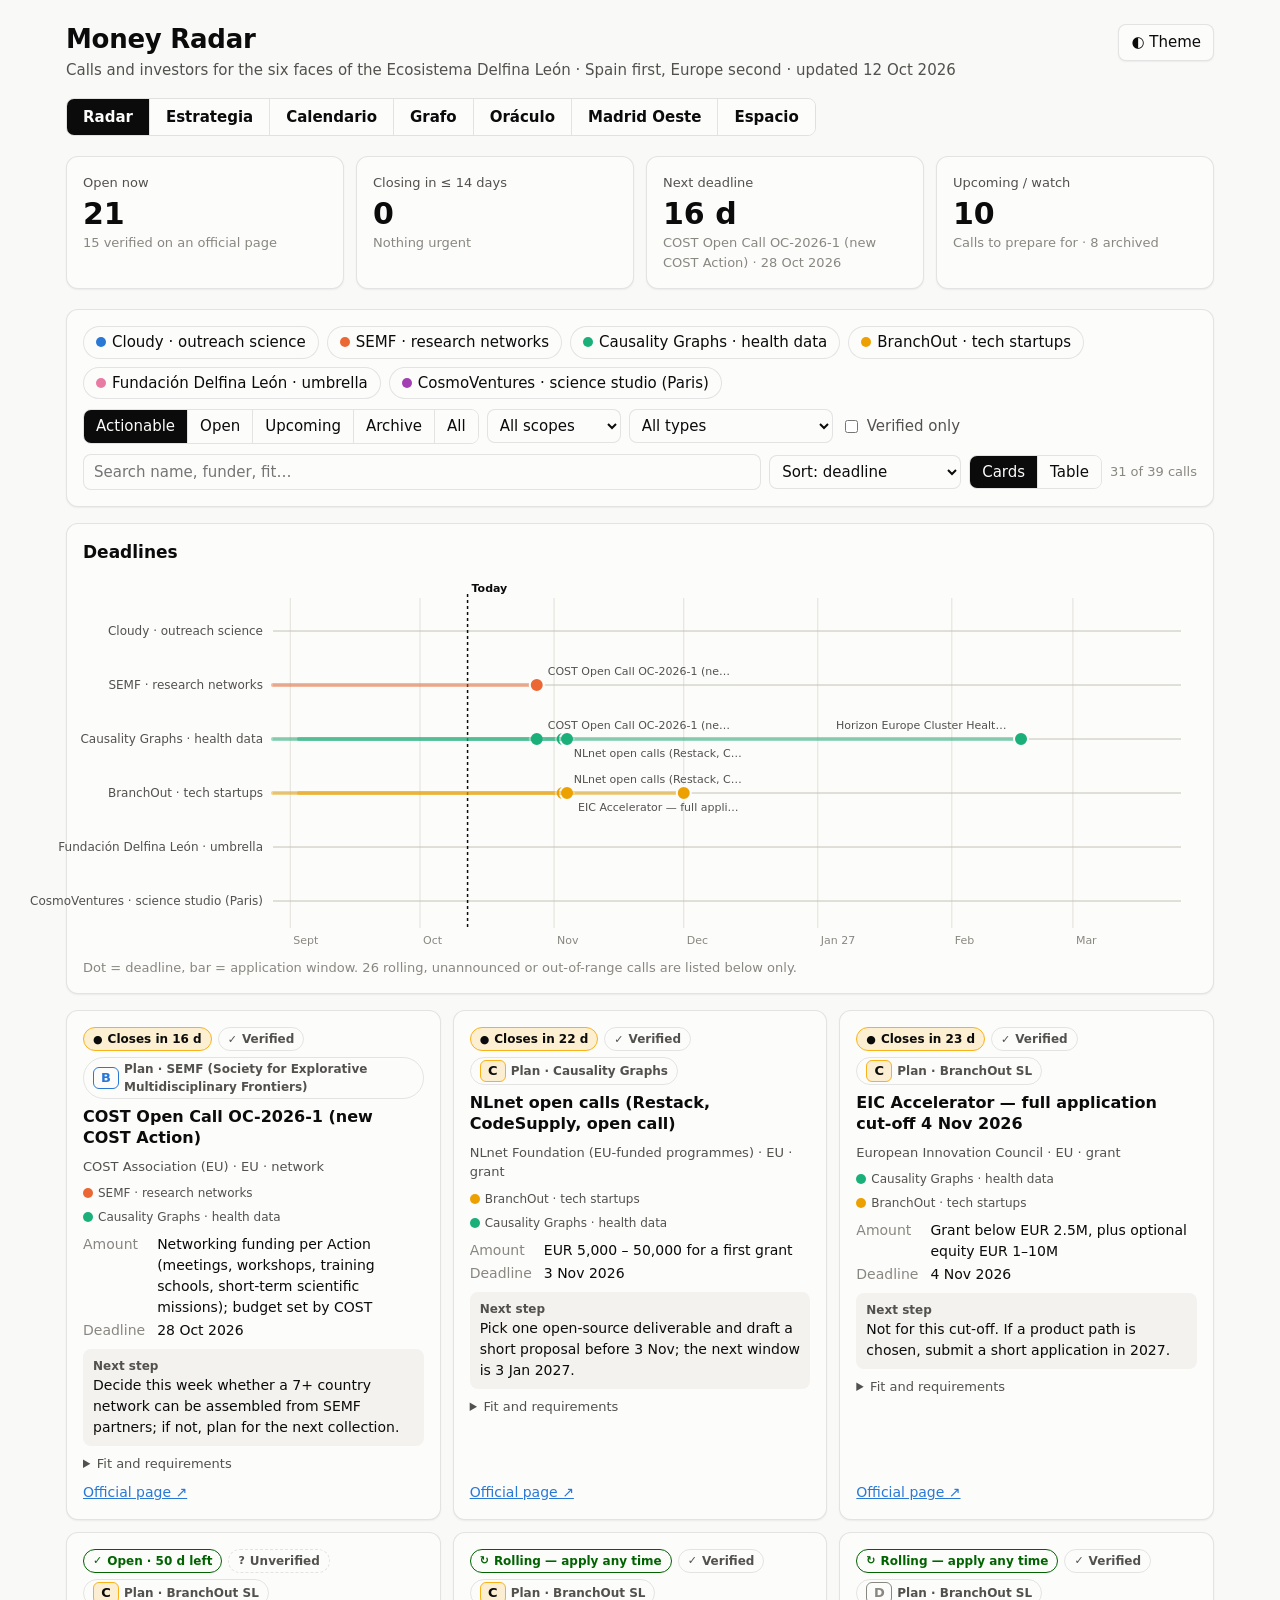
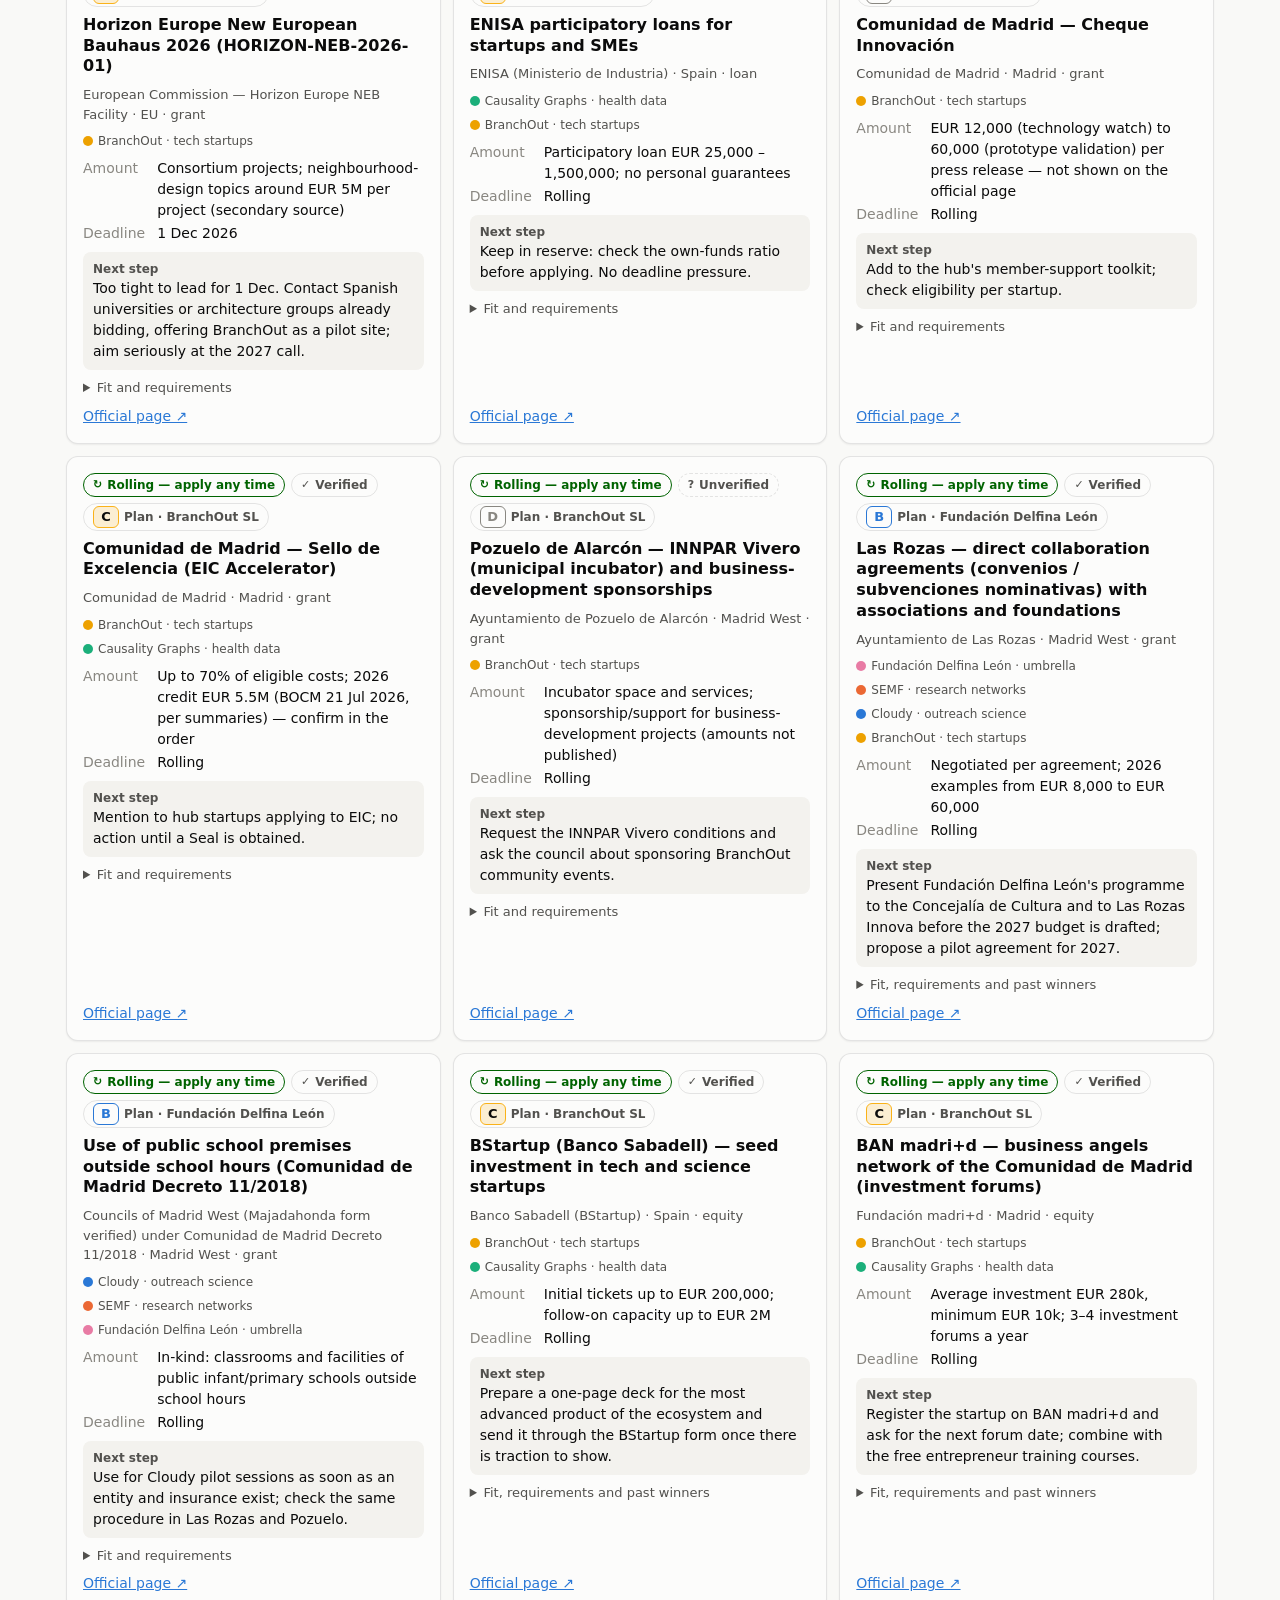
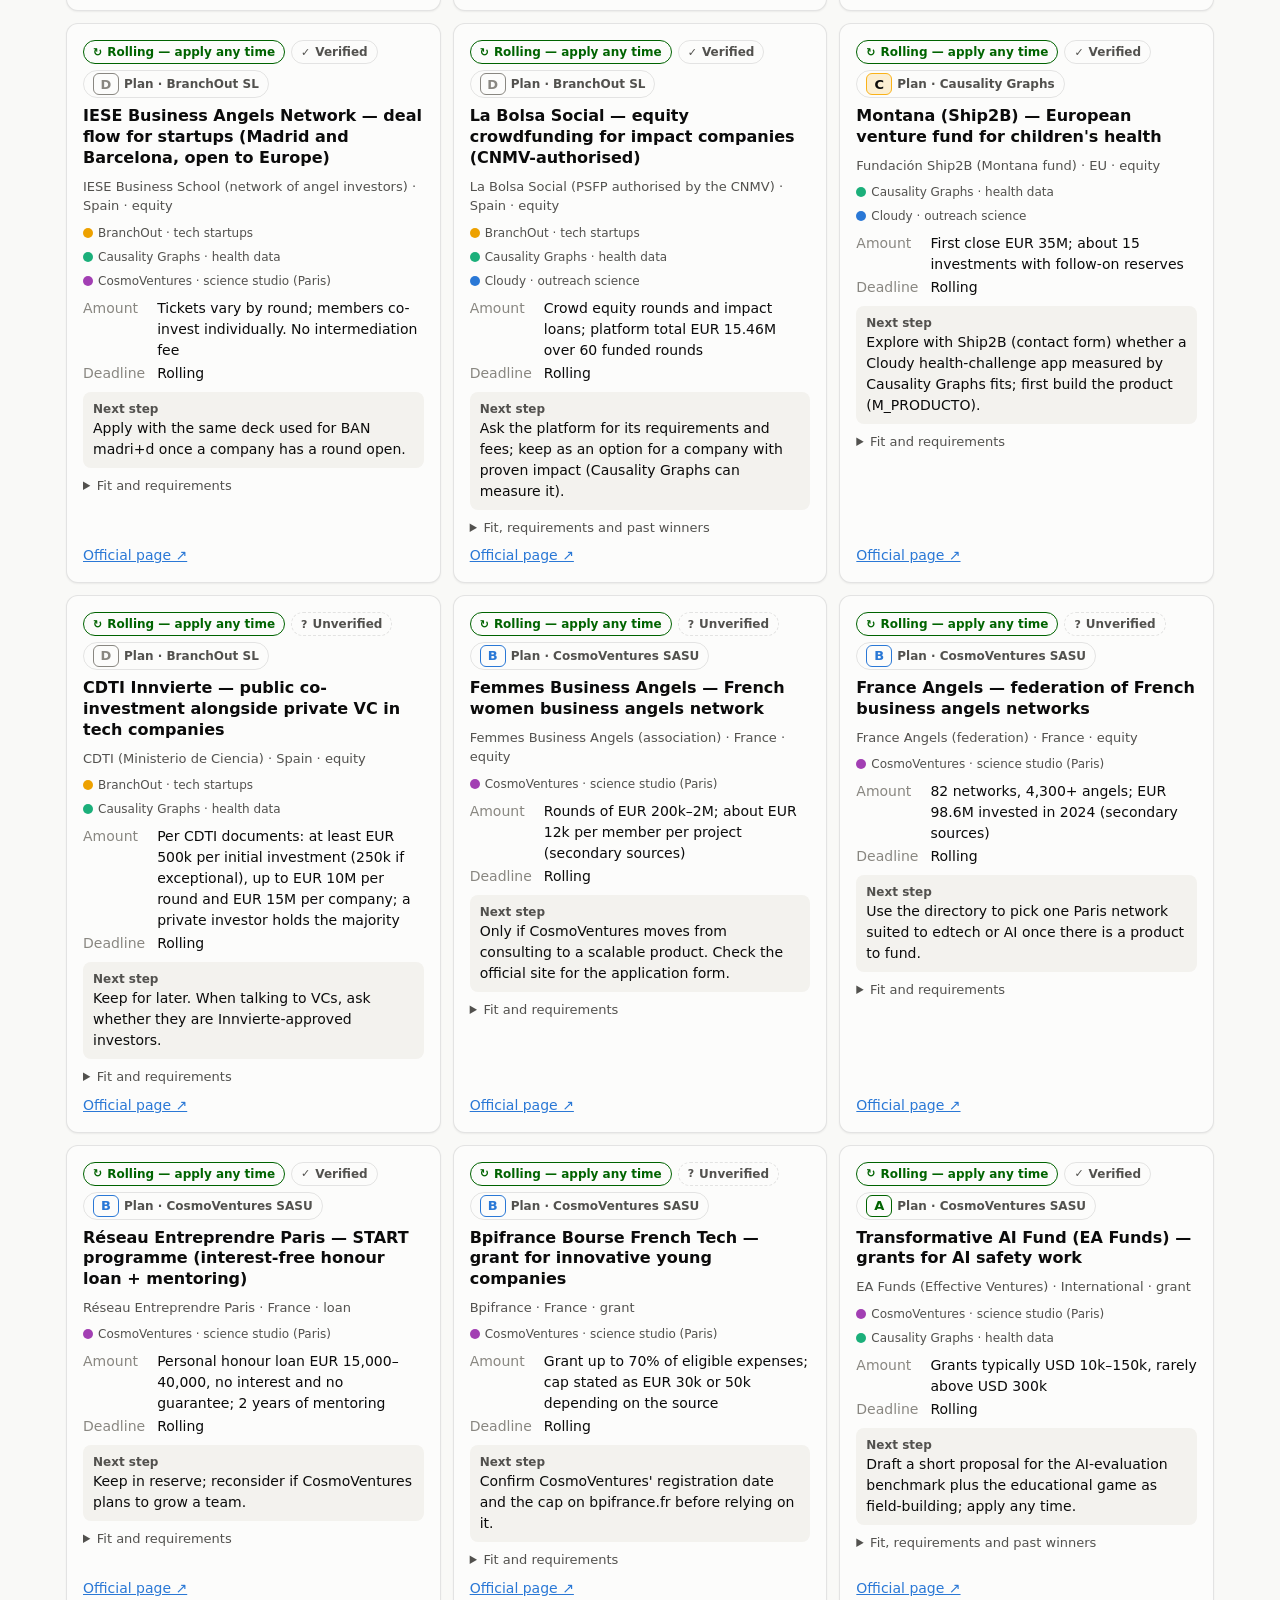
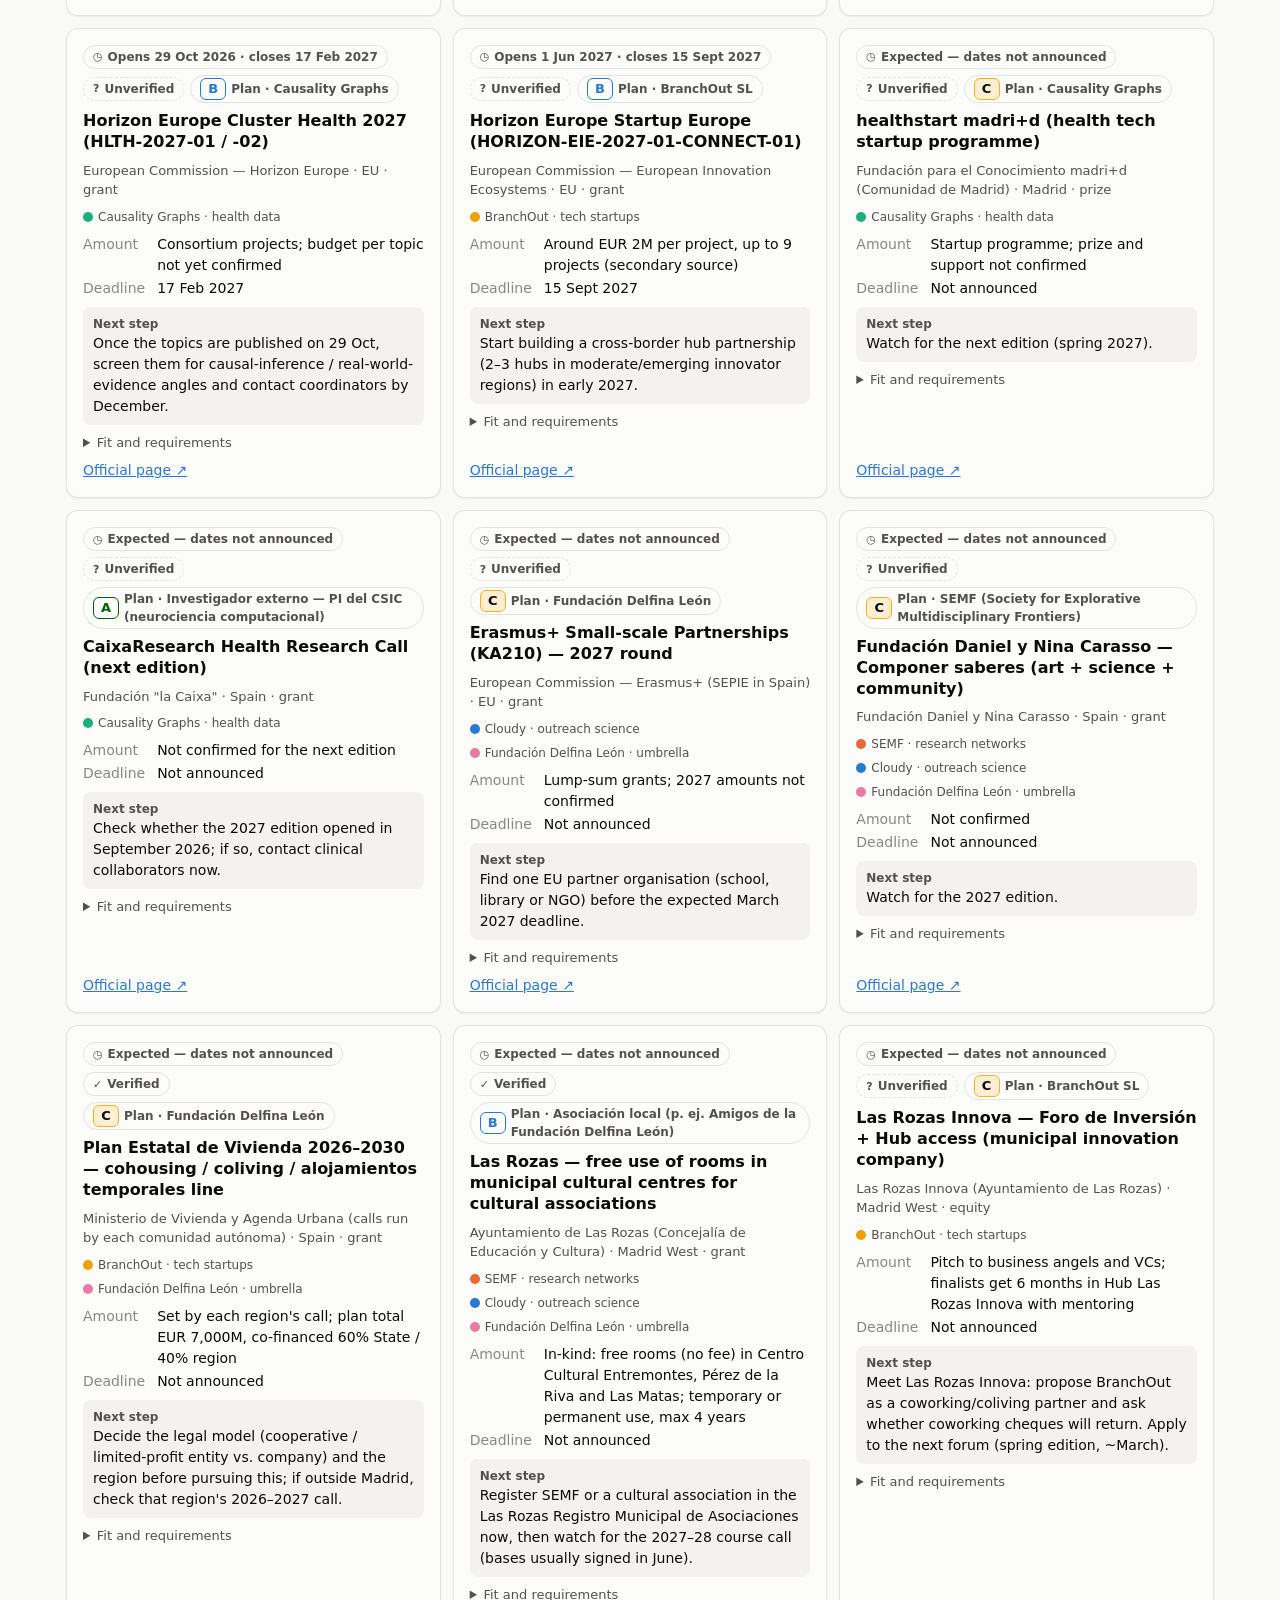
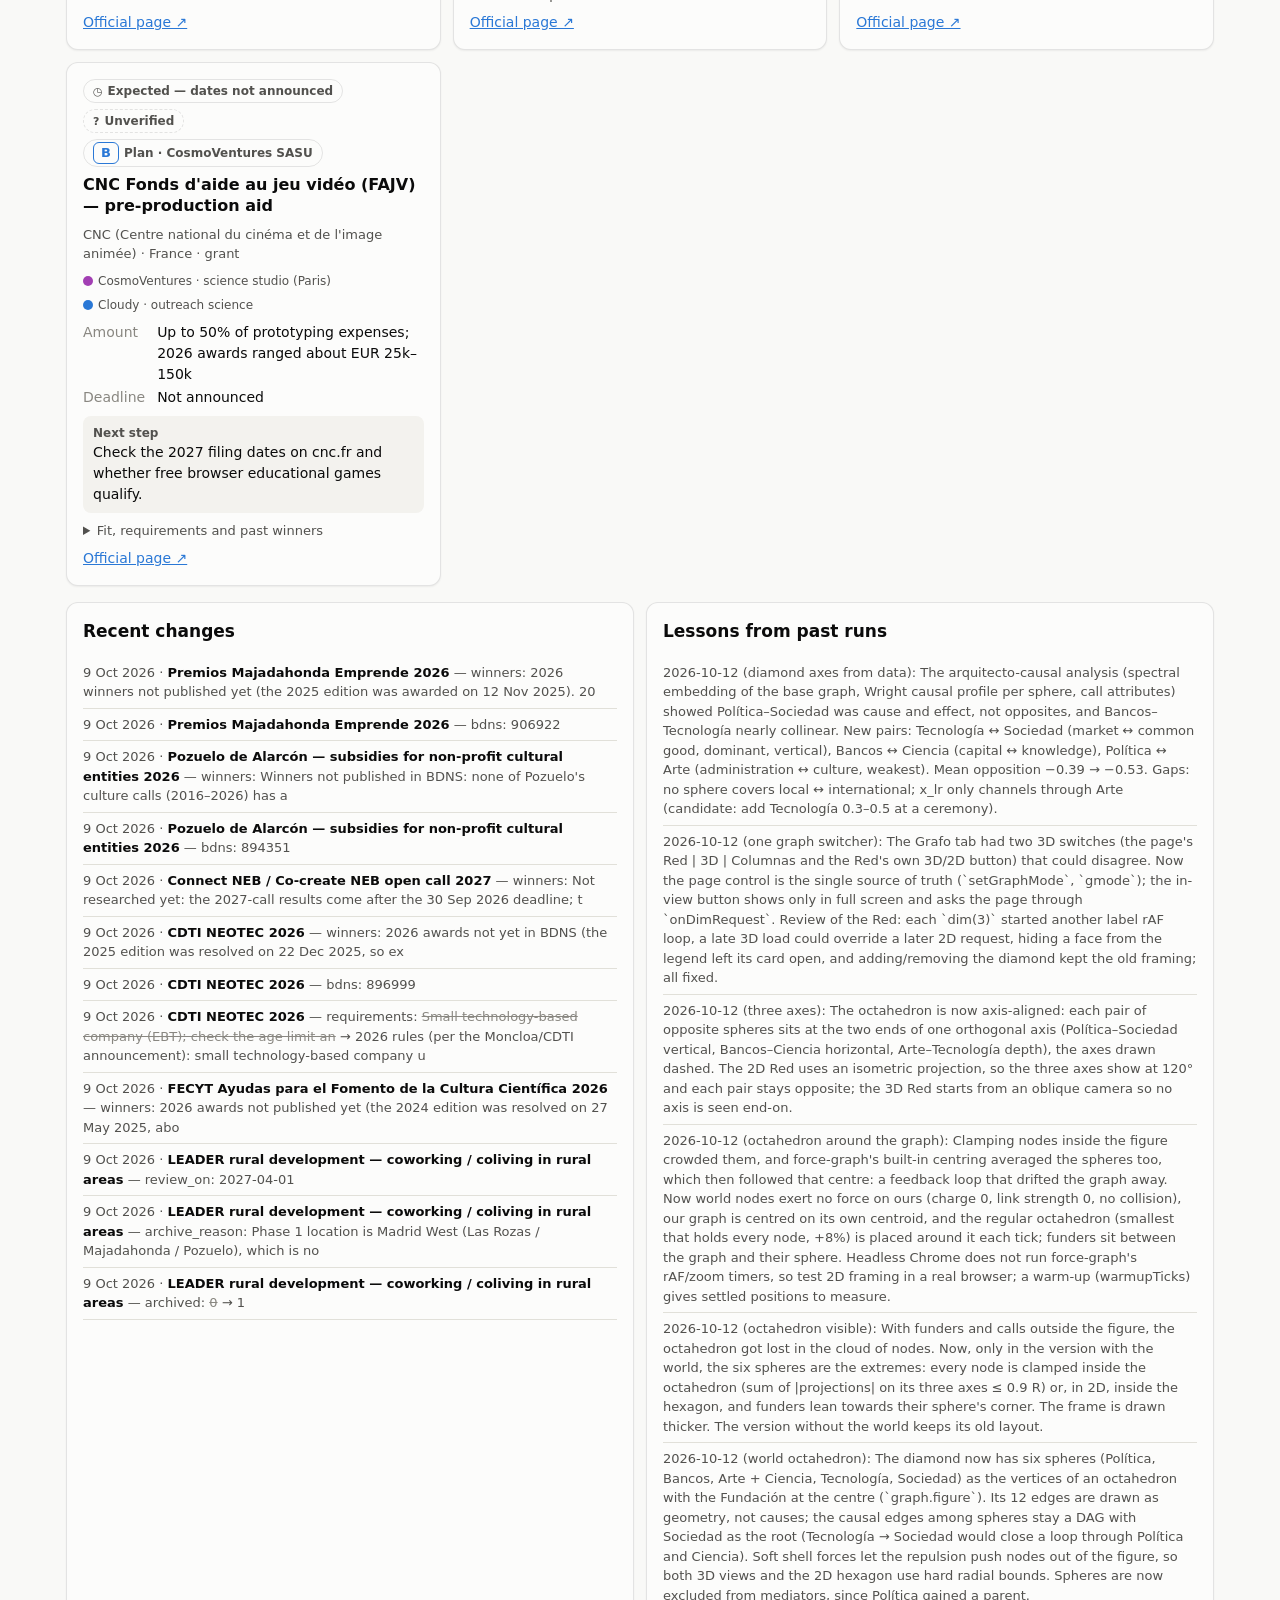
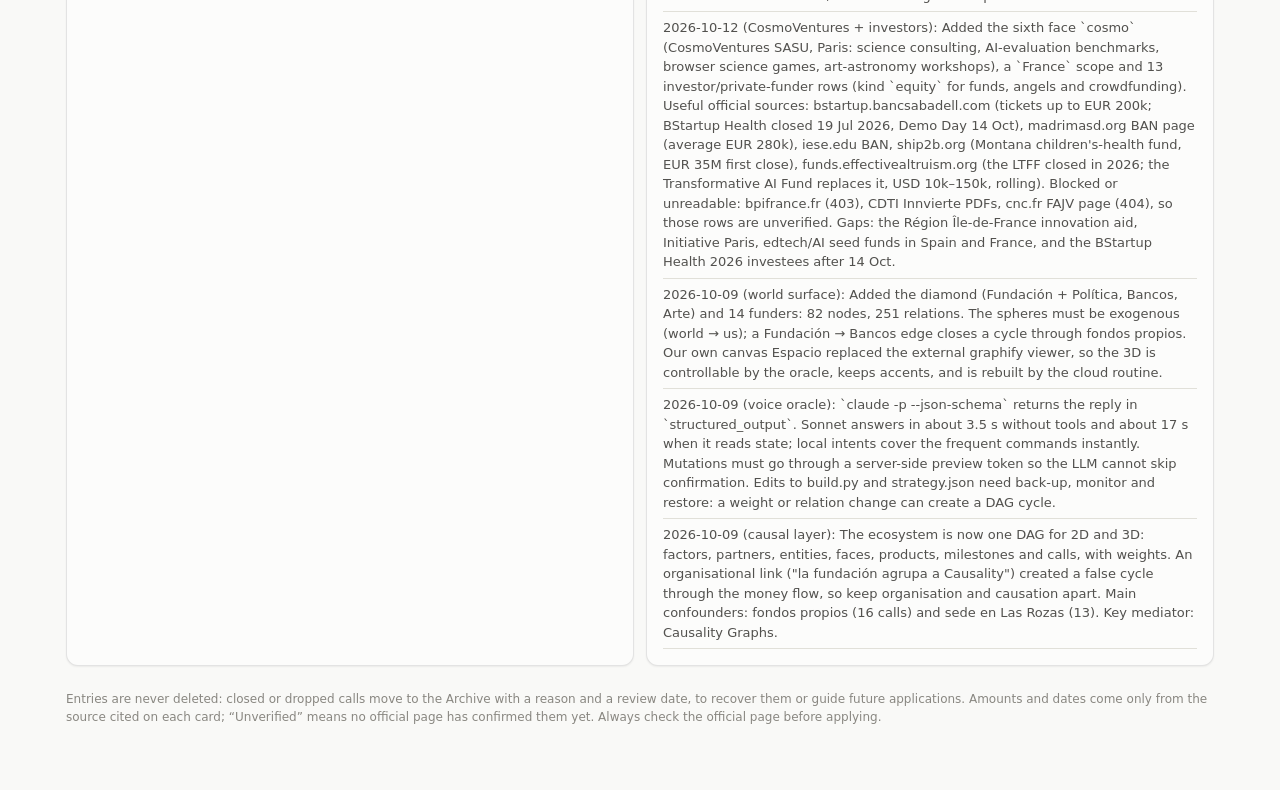
==== commit 0f1a5871: "Diamond pairs from the arquitecto-causal analysis Tecnologia <-> Sociedad (market <-> common good, v" ====
--- a/dashboard.html
+++ b/dashboard.html
@@ -497,7 +497,7 @@
 
   <div class="view" id="view-graph" hidden>
     <section class="panel section-gap"><h2>Grafo del ecosistema</h2>
-      <p class="small">Un solo grafo en tres vistas (Red, 3D y Columnas): factores de contexto, socios, figuras legales, caras, el mundo exterior (el diamante: un octaedro con las seis esferas (Política, Bancos, Arte, Ciencia, Tecnología, Sociedad) en los vértices y la Fundación en el centro, y los financiadores), productos, hitos y convocatorias (ships). Las flechas van de causa a efecto y el grosor es el peso (0–1, juicio de planificación). Línea continua = existe; discontinua = por crear. La Red y el 3D son el mismo grafo vivo: arrastra nodos, haz zoom con la rueda o pellizcando, pasa el ratón para iluminar sus vecinos y pulsa un nodo para ver su ficha. El selector Red | 3D | Columnas es el único cambio de vista: pasar de la Red al 3D no pierde la selección, los filtros ni el recorrido. ⛶ abre la Red a pantalla completa; allí, donde el selector no se ve, el botón 3D de la propia vista hace lo mismo y el selector lo recuerda. El diamante envuelve al ecosistema: las esferas van por parejas en los extremos de tres ejes ortogonales (Política–Sociedad vertical, Bancos–Ciencia horizontal, Arte–Tecnología en profundidad); en 3D es el octaedro y en 2D, en vista isométrica, un hexágono; sus aristas violetas son la figura, no causas. El grafo se dibuja igual que sin diamante y el octaedro regular se coloca a su alrededor, con las seis esferas en los extremos; cada financiador queda entre el grafo y su esfera.</p>
+      <p class="small">Un solo grafo en tres vistas (Red, 3D y Columnas): factores de contexto, socios, figuras legales, caras, el mundo exterior (el diamante: un octaedro con las seis esferas (Política, Bancos, Arte, Ciencia, Tecnología, Sociedad) en los vértices y la Fundación en el centro, y los financiadores), productos, hitos y convocatorias (ships). Las flechas van de causa a efecto y el grosor es el peso (0–1, juicio de planificación). Línea continua = existe; discontinua = por crear. La Red y el 3D son el mismo grafo vivo: arrastra nodos, haz zoom con la rueda o pellizcando, pasa el ratón para iluminar sus vecinos y pulsa un nodo para ver su ficha. El selector Red | 3D | Columnas es el único cambio de vista: pasar de la Red al 3D no pierde la selección, los filtros ni el recorrido. ⛶ abre la Red a pantalla completa; allí, donde el selector no se ve, el botón 3D de la propia vista hace lo mismo y el selector lo recuerda. El diamante envuelve al ecosistema: las esferas van por parejas en los extremos de tres ejes ortogonales (Tecnología–Sociedad vertical: mercado ↔ bien común; Bancos–Ciencia horizontal: capital ↔ conocimiento; Política–Arte en profundidad: administración ↔ cultura); en 3D es el octaedro y en 2D, en vista isométrica, un hexágono; sus aristas violetas son la figura, no causas. El grafo se dibuja igual que sin diamante y el octaedro regular se coloca a su alrededor, con las seis esferas en los extremos; cada financiador queda entre el grafo y su esfera.</p>
       <div class="cal-head"><div class="seg" id="gmode-seg" role="group" aria-label="Vista del grafo">
         <button type="button" data-v="net" aria-pressed="true">Red</button>
         <button type="button" data-v="3d" aria-pressed="false">3D</button>
@@ -557,7 +557,7 @@
 <script src="vendor/force-graph.min.js"></script>
 <script src="grafo_red.js"></script>
 <script src="oracle_dock.js"></script>
-<script id="data" type="application/json">{"today": "2026-10-12", "lines": {"cloudy": "Cloudy · outreach science", "semf": "SEMF · research networks", "causality": "Causality Graphs · health data", "branchout": "BranchOut · tech startups", "delfina": "Fundación Delfina León · umbrella", "cosmo": "CosmoVentures · science studio (Paris)"}, "opportunities": [{"id": "pozuelo-subv-cultura-2026", "name": "Pozuelo de Alarcón — subsidies for non-profit cultural entities 2026", "funder": "Ayuntamiento de Pozuelo de Alarcón", "kind": "grant", "scope": "Madrid West", "lines": "cloudy,semf,delfina", "amount_min": null, "amount_max": null, "amount_text": "EUR 72,500 total budget (competitive); per-entity cap in the full bases", "opens": "2026-03-31", "deadline": "2026-04-14", "deadline_kind": "fixed", "status": "closed", "verification": "verified", "url": "https://www.infosubvenciones.es/bdnstrans/GE/es/convocatoria/894351", "source": "BOCM 30 Mar 2026 (BDNS 894351): 15 calendar days from publication; fundable: exhibitions, concerts, publications, etc.", "fit": "Explicitly funds publications and cultural events — Cloudy's books and SEMF events, if the entity is based in Pozuelo.", "requirements": "Non-profit cultural entity registered in Pozuelo's Registro Municipal de Asociaciones Vecinales, with main activity and registered office in Pozuelo.", "action": "Closed (window was only 15 days). Decide which municipality hosts the registered office; if Pozuelo, register before February 2027 to catch the 2027 call.", "first_seen": "2026-10-09", "last_checked": "2026-10-12", "archived": 1, "archive_reason": "Deadline passed; kept to prepare the next edition", "review_on": "2027-02-01", "bdns": "894351", "winners": "Winners not published in BDNS: none of Pozuelo's culture calls (2016–2026) has awards uploaded (checked 2026-10-09). Look for the Junta de Gobierno Local award decision on the Pozuelo sede / transparency portal. Call history: yearly since 2016, but published at irregular times (2026: 20 Mar; 2025: 10 Jun; 2024: 6 Nov) with only a 15-day window — monitor BDNS for Pozuelo."}, {"id": "cdti-neotec-2026", "name": "CDTI NEOTEC 2026", "funder": "CDTI (Ministerio de Ciencia)", "kind": "grant", "scope": "Spain", "lines": "causality,branchout", "amount_min": null, "amount_max": null, "amount_text": "Total budget EUR 20.38M (EUR 5M reserved for women-led projects); per-project cap not confirmed", "opens": "2026-04-14", "deadline": "2026-05-14", "deadline_kind": "fixed", "status": "closed", "verification": "unverified", "url": "https://www.ciencia.gob.es/Convocatorias/2026/NEOTEC2026.html", "source": "Search snippet from ciencia.gob.es (not fetched): applications 14 Apr – 14 May 2026", "fit": "Technology-based small companies building on research results — Causality Graphs if it develops its own technology.", "requirements": "2026 rules (per the Moncloa/CDTI announcement): small technology-based company under 3 years old, share capital at least EUR 20,000, no distributed profits; grant up to 70% of budget (85% when hiring a PhD), cap EUR 250k (325k with a PhD).", "action": "Closed. Watch for NEOTEC 2027 around April 2027.", "first_seen": "2026-10-08", "last_checked": "2026-10-12", "archived": 1, "archive_reason": "Deadline passed; kept to prepare the next edition", "review_on": "2027-02-08", "bdns": "896999", "winners": "2026 awards not yet in BDNS (the 2025 edition was resolved on 22 Dec 2025, so expect December 2026). NEOTEC 2025 (BDNS 829858): 128 companies, EUR 39.35M, median EUR 325,000 — most winners reached the cap that applies when a PhD holder is hired (cap 250k, 325k with a PhD). Lesson: plan a PhD hire into the project. Galicia (GAIN) runs a 'Recuperación Excelencia NEOTEC' call for companies above the threshold but unfunded; Madrid has no equivalent found. Source: BDNS concessions API; checked 2026-10-09."}, {"id": "lasrozas-cultura-asociaciones-2026", "name": "Las Rozas — subsidies for cultural programmes by local associations 2026", "funder": "Ayuntamiento de Las Rozas", "kind": "grant", "scope": "Madrid West", "lines": "semf,cloudy", "amount_min": null, "amount_max": null, "amount_text": "EUR 20,000 total; in practice about EUR 1,700 per association", "opens": "2026-05-19", "deadline": "2026-06-08", "deadline_kind": "fixed", "status": "closed", "verification": "verified", "url": "https://www.infosubvenciones.es/bdnstrans/GE/es/convocatoria/904440", "source": "BDNS 904440: applications 19 May – 8 Jun 2026; beneficiaries: non-profit legal entities of the municipality", "fit": "Small top-up for SEMF or Cloudy activities once an association is registered in Las Rozas.", "requirements": "Association registered in Las Rozas with its registered office there.", "action": "Closed. Low value; only worth it once a Las Rozas-registered association exists (next call around May 2027).", "first_seen": "2026-10-09", "last_checked": "2026-10-12", "archived": 1, "archive_reason": "Deadline passed; kept to prepare the next edition", "review_on": "2027-03-05", "bdns": "904440", "winners": "2026 (BDNS 904440): 11 awards on 1 Jul 2026, EUR 18,584 total, almost flat EUR 1,618–1,700 each — the budget is split evenly. Winners: local theatre companies, choir, photography, magic and crafts associations, a seniors' association, a brotherhood. Lesson: an even split across local groups — symbolic money, but it signals a relationship with the council's culture department. Source: BDNS concessions API; checked 2026-10-09."}, {"id": "bstartup-health-2026", "name": "BStartup Health 2026 — Banco Sabadell investment in health startups (7th edition)", "funder": "Banco Sabadell (BStartup)", "kind": "equity", "scope": "Spain", "lines": "causality", "amount_min": null, "amount_max": 200000, "amount_text": "Up to EUR 200,000 per startup; at least 3 investments per edition", "opens": "2026-06-15", "deadline": "2026-07-19", "deadline_kind": "fixed", "status": "closed", "verification": "verified", "url": "https://bstartup.bancsabadell.com/en/bstartup-health/", "source": "bstartup.bancsabadell.com/en/bstartup-health (checked 2026-10-12): applications 15 Jun – 19 Jul 2026; 20 semifinalists heard in October; 8 finalists at Demo Day 14 Oct 2026", "fit": "Causality Graphs as an e-Health startup (causal analytics on clinical data), pre-seed/seed. The yearly call is the most direct equity route for the health face.", "requirements": "Spanish company, incorporated or being incorporated, with international vision; medical devices, diagnostics, therapeutics or e-Health; pre-seed to early stage.", "action": "Closed for 2026. Prepare for the 2027 edition (expected June–July): a product, a clinical partner (IDIPHISA) and the CSIC PI as scientific lead.", "first_seen": "2026-10-12", "last_checked": "2026-10-12", "archived": 1, "archive_reason": "Deadline passed; kept to prepare the next edition", "review_on": "2027-04-15", "bdns": null, "winners": "2026 edition not resolved yet: 8 finalists pitch at the Demo Day on 14 Oct 2026, with at least 3 investments of up to EUR 200k. BStartup counts 21+ health investments across editions; the selected companies are not listed on the official page. Lesson: few slots (about 3 a year), so arrive with a validated product and a clinical partner. Source: BStartup Health page; checked 2026-10-12. Look up the 2026 investees after the Demo Day."}, {"id": "fecyt-fcc-2026", "name": "FECYT Ayudas para el Fomento de la Cultura Científica 2026", "funder": "FECYT (Ministerio de Ciencia)", "kind": "grant", "scope": "Spain", "lines": "cloudy,semf,delfina", "amount_min": null, "amount_max": 100000, "amount_text": "Up to EUR 100,000 per application", "opens": "2026-07-01", "deadline": "2026-09-16", "deadline_kind": "fixed", "status": "closed", "verification": "verified", "url": "https://www.boe.es/boe/dias/2026/06/27/pdfs/BOE-B-2026-22034.pdf", "source": "BOE-B-2026-22034 (27 Jun 2026): applications 1 Jul – 16 Sep 2026 13:00", "fit": "The most natural fit for Cloudy (science communication for families, citizen science) and for SEMF outreach (art–science–technology category).", "requirements": "Eligible entity with legal personality (check the bases for non-profit associations). Activities run between Jul 2027 and Jun 2029.", "action": "Closed for 2026. Prepare the 2027 application from April 2027; the call usually opens around July.", "first_seen": "2026-10-08", "last_checked": "2026-10-12", "archived": 1, "archive_reason": "Deadline passed; kept to prepare the next edition", "review_on": "2027-04-01", "bdns": null, "winners": "2026 awards not published yet (the 2024 edition was resolved on 27 May 2025, about 8 months after its deadline). FECYT 2024 (BDNS 776848): 193 awards, EUR 4.5M total, median EUR 20,500 (range 715–82,200). Winners by type: universities 100, CSIC 27, foundations 25 (median EUR 20,000), associations 5 (median EUR 12,000). Comparable small winners: Asociación Valentia Scientia 27,000; Fundación Albireo Cultura Científica 25,000; Asociación Asíntota 12,000 + 10,000; Fundación madri+d 35,000. Lesson: the 100k ceiling is rare — a realistic request for an association or foundation is EUR 15–25k. Source: BDNS concessions API + FECYT definitive resolution 2024; checked 2026-10-09."}, {"id": "majadahonda-emprende-2026", "name": "Premios Majadahonda Emprende 2026", "funder": "Ayuntamiento de Majadahonda (Desarrollo, Empleo y Comercio)", "kind": "prize", "scope": "Madrid West", "lines": "branchout", "amount_min": 700, "amount_max": 2800, "amount_text": "EUR 12,000 total; Best StartUp EUR 2,500 / 1,500; Best Consolidated Company up to EUR 2,800", "opens": "2026-05-30", "deadline": "2026-09-21", "deadline_kind": "fixed", "status": "closed", "verification": "verified", "url": "https://www.infosubvenciones.es/bdnstrans/GE/es/convocatoria/906922", "source": "BOCM 29 May 2026 (BDNS 906922): applications until 21 Sep 2026", "fit": "Small, but local visibility for BranchOut startups based in Majadahonda.", "requirements": "Entrepreneurs and companies of Majadahonda, up to date with AEAT, Social Security and the council.", "action": "Closed. Enter BranchOut (or a resident startup) in the 2027 edition if the hub is in Majadahonda.", "first_seen": "2026-10-09", "last_checked": "2026-10-12", "archived": 1, "archive_reason": "Deadline passed; kept to prepare the next edition", "review_on": "2027-06-18", "bdns": "906922", "winners": "2026 winners not published yet (the 2025 edition was awarded on 12 Nov 2025). 2025 edition (BDNS 848973): 7 prizes, EUR 12,000. Company winners: The Natural Healthy and Honest Food Company SL 2,800; Gambooza Market SL 2,500; Majadahonda Te Va SL 2,000; Vulnscan Tech SL 1,500; Ramos y Werner SL 1,500; plus 2 individuals (700, 1,000; names masked in BDNS). Lesson: open to any local business; only one clearly tech winner. Source: BDNS concessions API; checked 2026-10-09."}, {"id": "neb-connect-cocreate-2027", "name": "Connect NEB / Co-create NEB open call 2027", "funder": "EU — New European Bauhaus (with EIT Community)", "kind": "grant", "scope": "EU", "lines": "branchout", "amount_min": null, "amount_max": null, "amount_text": "Not stated on the official page", "opens": "2026-07-22", "deadline": "2026-09-30", "deadline_kind": "fixed", "status": "closed", "verification": "verified", "url": "https://new-european-bauhaus.europa.eu/calls-proposals/co-create-neb_en", "source": "new-european-bauhaus.europa.eu: deadline 30 Sep 2026 17:00 CEST; status closed", "fit": "Community-rooted organisations and local partnerships with municipalities improving neighbourhoods and shared spaces — the community side of a coworking/coliving hub.", "requirements": "Co-create NEB needs a local partnership including the municipality.", "action": "Closed. Watch for the next edition (published around July) and line up a municipal partner in advance.", "first_seen": "2026-10-09", "last_checked": "2026-10-12", "archived": 1, "archive_reason": "Deadline passed; kept to prepare the next edition", "review_on": "2027-06-27", "bdns": null, "winners": "Not researched yet: the 2027-call results come after the 30 Sep 2026 deadline; the previous edition's winners list still needs to be looked up on new-european-bauhaus.europa.eu. Pending for the next run."}, {"id": "cost-oc-2026-1", "name": "COST Open Call OC-2026-1 (new COST Action)", "funder": "COST Association (EU)", "kind": "network", "scope": "EU", "lines": "semf,causality", "amount_min": null, "amount_max": null, "amount_text": "Networking funding per Action (meetings, workshops, training schools, short-term scientific missions); budget set by COST", "opens": "2026-07-31", "deadline": "2026-10-28", "deadline_kind": "fixed", "status": "open", "verification": "verified", "url": "https://www.cost.eu/funding/how-to-get-funding/open-call-a-simple-one-step-application-process/", "source": "cost.eu Open Call page + OC-2026-1 announcement PDF (31 Mar 2026): collection 28 Oct 2026 12:00 CET", "fit": "SEMF already runs exactly what a COST Action pays for: themed conferences, the interdisciplinary summer school and workshops. A causal-inference-in-health network is a second angle.", "requirements": "Network of proposers from at least 7 COST countries, at least 50% from Inclusiveness Target Countries, at least 40% young researchers. One-step proposal on e-COST. Results expected May 2027.", "action": "Decide this week whether a 7+ country network can be assembled from SEMF partners; if not, plan for the next collection.", "first_seen": "2026-10-08", "last_checked": "2026-10-12", "archived": 0, "archive_reason": null, "review_on": null, "bdns": null, "winners": null}, {"id": "nlnet-2026-11", "name": "NLnet open calls (Restack, CodeSupply, open call)", "funder": "NLnet Foundation (EU-funded programmes)", "kind": "grant", "scope": "EU", "lines": "branchout,causality", "amount_min": 5000, "amount_max": 50000, "amount_text": "EUR 5,000 – 50,000 for a first grant", "opens": "2026-09-03", "deadline": "2026-11-03", "deadline_kind": "fixed", "status": "open", "verification": "verified", "url": "https://nlnet.nl/propose/", "source": "nlnet.nl/propose + news 2026-08-03: deadline 3 Nov 2026 12:00 CET, then the 3rd of every odd month", "fit": "Fits any open-source tooling: e.g. an open causal-discovery / DAG library from Causality Graphs, or open infrastructure behind Cloudy's digital content.", "requirements": "Open licences and standards; strong European dimension. NLnet states it does not want AI-generated proposals — write it by hand.", "action": "Pick one open-source deliverable and draft a short proposal before 3 Nov; the next window is 3 Jan 2027.", "first_seen": "2026-10-08", "last_checked": "2026-10-12", "archived": 0, "archive_reason": null, "review_on": null, "bdns": null, "winners": null}, {"id": "eic-accelerator-2026-11", "name": "EIC Accelerator — full application cut-off 4 Nov 2026", "funder": "European Innovation Council", "kind": "grant", "scope": "EU", "lines": "causality,branchout", "amount_min": null, "amount_max": 2500000, "amount_text": "Grant below EUR 2.5M, plus optional equity EUR 1–10M", "opens": null, "deadline": "2026-11-04", "deadline_kind": "fixed", "status": "open", "verification": "verified", "url": "https://eic.ec.europa.eu/eic-funding-opportunities/eic-accelerator_en", "source": "eic.ec.europa.eu: 2026 cut-offs 7 Jan, 4 Mar, 6 May, 8 Jul, 2 Sep, 4 Nov (17:00 Brussels); short proposals continuous, batched first Tuesday of each month", "fit": "Only realistic for Causality Graphs if it becomes a product company (e.g. a causal-evidence platform for clinical/pharma teams). Too early for a consultancy.", "requirements": "Single start-up/SME or small mid-cap (or a person intending to found one). A passed short application is needed before the full one.", "action": "Not for this cut-off. If a product path is chosen, submit a short application in 2027.", "first_seen": "2026-10-08", "last_checked": "2026-10-12", "archived": 0, "archive_reason": null, "review_on": null, "bdns": null, "winners": null}, {"id": "horizon-neb-2026", "name": "Horizon Europe New European Bauhaus 2026 (HORIZON-NEB-2026-01)", "funder": "European Commission — Horizon Europe NEB Facility", "kind": "grant", "scope": "EU", "lines": "branchout", "amount_min": null, "amount_max": null, "amount_text": "Consortium projects; neighbourhood-design topics around EUR 5M per project (secondary source)", "opens": "2026-05-05", "deadline": "2026-12-01", "deadline_kind": "fixed", "status": "open", "verification": "unverified", "url": "https://new-european-bauhaus.europa.eu/", "source": "UKRI/IUK and Zabala summaries of the NEB work programme: opens 5 May 2026, deadline 1 Dec 2026 17:00; topics include spatial design of neighbourhoods and inhabitants' health and well-being", "fit": "BranchOut's coworking + coliving building could be a pilot or demonstration site in a consortium on shared, sustainable neighbourhood living. The 2027 call (deadline 1 Dec 2027) adds an intergenerational-neighbourhoods topic.", "requirements": "Multi-country research and innovation consortium; BranchOut would join as an SME or pilot-site partner, not lead.", "action": "Too tight to lead for 1 Dec. Contact Spanish universities or architecture groups already bidding, offering BranchOut as a pilot site; aim seriously at the 2027 call.", "first_seen": "2026-10-09", "last_checked": "2026-10-12", "archived": 0, "archive_reason": null, "review_on": null, "bdns": null, "winners": null}, {"id": "horizon-hlth-2027-01-02", "name": "Horizon Europe Cluster Health 2027 (HLTH-2027-01 / -02)", "funder": "European Commission — Horizon Europe", "kind": "grant", "scope": "EU", "lines": "causality", "amount_min": null, "amount_max": null, "amount_text": "Consortium projects; budget per topic not yet confirmed", "opens": "2026-10-29", "deadline": "2027-02-17", "deadline_kind": "fixed", "status": "upcoming", "verification": "unverified", "url": "https://ec.europa.eu/info/funding-tenders/opportunities/portal/screen/opportunities/calls-for-proposals", "source": "Euresearch e-alert citing draft Work Programme v3 (24 Jun 2026): opens 29 Oct 2026, single-stage and stage 1 deadline 17 Feb 2027 (moved earlier from April)", "fit": "Causality Graphs as the causal-analytics / methods partner (SME) in a clinical or health-data consortium.", "requirements": "Multi-country consortium; SMEs join as partners. Topics to be confirmed when the call opens on the Funding & Tenders portal.", "action": "Once the topics are published on 29 Oct, screen them for causal-inference / real-world-evidence angles and contact coordinators by December.", "first_seen": "2026-10-08", "last_checked": "2026-10-12", "archived": 0, "archive_reason": null, "review_on": null, "bdns": null, "winners": null}, {"id": "startup-europe-2027", "name": "Horizon Europe Startup Europe (HORIZON-EIE-2027-01-CONNECT-01)", "funder": "European Commission — European Innovation Ecosystems", "kind": "grant", "scope": "EU", "lines": "branchout", "amount_min": null, "amount_max": null, "amount_text": "Around EUR 2M per project, up to 9 projects (secondary source)", "opens": "2027-06-01", "deadline": "2027-09-15", "deadline_kind": "fixed", "status": "upcoming", "verification": "unverified", "url": "https://ec.europa.eu/info/funding-tenders/opportunities/portal/screen/opportunities/calls-for-proposals", "source": "Western Balkans Info Hub / grant aggregators citing the EIE 2026–2027 work programme: call 1 Jun – 15 Sep 2027", "fit": "Funds ecosystem builders that connect startup communities across Europe — the closest EU match for a startup hub itself.", "requirements": "Consortium; at least 50% of beneficiaries established in 'moderate' or 'emerging' innovator countries or regions (check how Spain/Madrid are classified).", "action": "Start building a cross-border hub partnership (2–3 hubs in moderate/emerging innovator regions) in early 2027.", "first_seen": "2026-10-09", "last_checked": "2026-10-12", "archived": 0, "archive_reason": null, "review_on": null, "bdns": null, "winners": null}, {"id": "enisa-prestamo-participativo", "name": "ENISA participatory loans for startups and SMEs", "funder": "ENISA (Ministerio de Industria)", "kind": "loan", "scope": "Spain", "lines": "causality,branchout", "amount_min": 25000, "amount_max": 1500000, "amount_text": "Participatory loan EUR 25,000 – 1,500,000; no personal guarantees", "opens": null, "deadline": null, "deadline_kind": "rolling", "status": "rolling", "verification": "verified", "url": "https://www.enisa.es/servicios/financiacion/startups-y-pymes/", "source": "enisa.es startups-y-pymes page: EUR 25k–1.5M; own funds must at least equal the loan; amounts reviewed yearly", "fit": "Working capital for Causality Graphs (or a BranchOut startup) once it is an SL with matching own funds.", "requirements": "Spanish SME with its own legal personality; own funds at least equal to the loan amount; innovative business model.", "action": "Keep in reserve: check the own-funds ratio before applying. No deadline pressure.", "first_seen": "2026-10-08", "last_checked": "2026-10-12", "archived": 0, "archive_reason": null, "review_on": null, "bdns": null, "winners": null}, {"id": "healthstart-madrimasd", "name": "healthstart madri+d (health tech startup programme)", "funder": "Fundación para el Conocimiento madri+d (Comunidad de Madrid)", "kind": "prize", "scope": "Madrid", "lines": "causality", "amount_min": null, "amount_max": null, "amount_text": "Startup programme; prize and support not confirmed", "opens": null, "deadline": null, "deadline_kind": "expected", "status": "upcoming", "verification": "unverified", "url": "https://www.madrimasd.org/", "source": "Press coverage (emprendedores.es): 2026 edition registration closed 25 May", "fit": "Madrid-based health technology startups — directly matches Causality Graphs.", "requirements": "To be confirmed from the next edition's bases.", "action": "Watch for the next edition (spring 2027).", "first_seen": "2026-10-08", "last_checked": "2026-10-12", "archived": 0, "archive_reason": null, "review_on": null, "bdns": null, "winners": null}, {"id": "caixaresearch-health-next", "name": "CaixaResearch Health Research Call (next edition)", "funder": "Fundación \"la Caixa\"", "kind": "grant", "scope": "Spain", "lines": "causality", "amount_min": null, "amount_max": null, "amount_text": "Not confirmed for the next edition", "opens": null, "deadline": null, "deadline_kind": "expected", "status": "upcoming", "verification": "unverified", "url": "https://caixaresearch.org/en/caixaresearch-health-call", "source": "Previous edition opened 18 Sep 2025 and closed 19 Nov 2025 (university research offices); official page returned 403 to the fetcher", "fit": "Translational and clinical research with social impact; Causality Graphs would join as the methods partner of an eligible research centre or hospital.", "requirements": "Applicants are research institutions in Spain/Portugal; a company cannot lead.", "action": "Check whether the 2027 edition opened in September 2026; if so, contact clinical collaborators now.", "first_seen": "2026-10-08", "last_checked": "2026-10-12", "archived": 0, "archive_reason": null, "review_on": null, "bdns": null, "winners": null}, {"id": "erasmus-ka210-2027", "name": "Erasmus+ Small-scale Partnerships (KA210) — 2027 round", "funder": "European Commission — Erasmus+ (SEPIE in Spain)", "kind": "grant", "scope": "EU", "lines": "cloudy,delfina", "amount_min": null, "amount_max": null, "amount_text": "Lump-sum grants; 2027 amounts not confirmed", "opens": null, "deadline": null, "deadline_kind": "expected", "status": "upcoming", "verification": "unverified", "url": "https://erasmus-plus.ec.europa.eu/", "source": "2026 rounds closed 5 Mar and 1 Oct 2026 (national agency pages); 2027 dates to be published in the Programme Guide", "fit": "Bilingual family-reading and health-education materials (Cloudy) with a partner organisation in another EU country — designed for small and first-time organisations.", "requirements": "A registered organisation (OID) and at least one partner from another programme country.", "action": "Find one EU partner organisation (school, library or NGO) before the expected March 2027 deadline.", "first_seen": "2026-10-08", "last_checked": "2026-10-12", "archived": 0, "archive_reason": null, "review_on": null, "bdns": null, "winners": null}, {"id": "carasso-componer-saberes", "name": "Fundación Daniel y Nina Carasso — Componer saberes (art + science + community)", "funder": "Fundación Daniel y Nina Carasso", "kind": "grant", "scope": "Spain", "lines": "semf,cloudy,delfina", "amount_min": null, "amount_max": null, "amount_text": "Not confirmed", "opens": null, "deadline": null, "deadline_kind": "expected", "status": "upcoming", "verification": "unverified", "url": "https://www.fundacioncarasso.org/", "source": "Biennial call; the last edition closed 27 Apr 2025 (university summaries); next edition not announced", "fit": "Projects linking art, science and community — matches SEMF's art–science confluence and Cloudy's family audience.", "requirements": "To be confirmed from the next edition's bases.", "action": "Watch for the 2027 edition.", "first_seen": "2026-10-08", "last_checked": "2026-10-12", "archived": 0, "archive_reason": null, "review_on": null, "bdns": null, "winners": null}, {"id": "plan-vivienda-2026-coliving", "name": "Plan Estatal de Vivienda 2026–2030 — cohousing / coliving / alojamientos temporales line", "funder": "Ministerio de Vivienda y Agenda Urbana (calls run by each comunidad autónoma)", "kind": "grant", "scope": "Spain", "lines": "branchout,delfina", "amount_min": null, "amount_max": null, "amount_text": "Set by each region's call; plan total EUR 7,000M, co-financed 60% State / 40% region", "opens": null, "deadline": null, "deadline_kind": "expected", "status": "upcoming", "verification": "verified", "url": "https://www.boe.es/eli/es/rd/2026/04/22/326", "source": "Real Decreto 326/2026 (BOE 23 Apr 2026), art. 3.1: line for cooperative housing in cesión de uso and residential solutions built around shared living; regional calls via bilateral agreements", "fit": "The only national line that explicitly funds coliving. It suits the residential half of BranchOut, not the coworking half.", "requirements": "Beneficiaries include cooperatives and non-profit or limited-profit entities. Homes must be rented for at least 20 years under permanent protection, with capped rents from year one, so this is incompatible with a market-rate coliving. Press reports say the Comunidad de Madrid will not sign up to the plan, so a Madrid site may have no regional call.", "action": "Decide the legal model (cooperative / limited-profit entity vs. company) and the region before pursuing this; if outside Madrid, check that region's 2026–2027 call.", "first_seen": "2026-10-09", "last_checked": "2026-10-12", "archived": 0, "archive_reason": null, "review_on": null, "bdns": null, "winners": null}, {"id": "madrid-cheque-innovacion", "name": "Comunidad de Madrid — Cheque Innovación", "funder": "Comunidad de Madrid", "kind": "grant", "scope": "Madrid", "lines": "branchout", "amount_min": null, "amount_max": null, "amount_text": "EUR 12,000 (technology watch) to 60,000 (prototype validation) per press release — not shown on the official page", "opens": null, "deadline": null, "deadline_kind": "rolling", "status": "rolling", "verification": "verified", "url": "https://www.comunidad.madrid/inversion/innova", "source": "comunidad.madrid/inversion/innova: 'Convocatoria siempre abierta', direct award throughout 2026", "fit": "Small innovation projects for SMEs resident in the hub — useful as a service BranchOut points its startups to, rather than funding for the space.", "requirements": "Madrid SMEs; aimed at traditional-sector SMEs becoming innovative (tech startups may not fit).", "action": "Add to the hub's member-support toolkit; check eligibility per startup.", "first_seen": "2026-10-09", "last_checked": "2026-10-12", "archived": 0, "archive_reason": null, "review_on": null, "bdns": null, "winners": null}, {"id": "madrid-sello-excelencia", "name": "Comunidad de Madrid — Sello de Excelencia (EIC Accelerator)", "funder": "Comunidad de Madrid", "kind": "grant", "scope": "Madrid", "lines": "branchout,causality", "amount_min": null, "amount_max": null, "amount_text": "Up to 70% of eligible costs; 2026 credit EUR 5.5M (BOCM 21 Jul 2026, per summaries) — confirm in the order", "opens": null, "deadline": null, "deadline_kind": "rolling", "status": "rolling", "verification": "verified", "url": "https://www.comunidad.madrid/innova/sello-excelencia", "source": "comunidad.madrid: 'Convocatoria siempre abierta'; 2026 credit by ORDEN 2820/2026 of 10 Jul (BOCM 21 Jul 2026)", "fit": "Pays Madrid companies whose EIC Accelerator proposal got the Seal of Excellence but no EU money — a safety net for any hub startup (or Causality Graphs) applying to EIC.", "requirements": "EIC Accelerator Seal of Excellence; workplace and project in the Comunidad de Madrid; projects up to 24 months.", "action": "Mention to hub startups applying to EIC; no action until a Seal is obtained.", "first_seen": "2026-10-09", "last_checked": "2026-10-12", "archived": 0, "archive_reason": null, "review_on": null, "bdns": null, "winners": null}, {"id": "leader-rural-coworking", "name": "LEADER rural development — coworking / coliving in rural areas", "funder": "EU EAFRD via regional governments and Grupos de Acción Local", "kind": "grant", "scope": "Spain", "lines": "branchout", "amount_min": null, "amount_max": null, "amount_text": "Varies by local action group; e.g. Basque LEADER 2026 up to 65% for companies, max EUR 100,000", "opens": null, "deadline": null, "deadline_kind": "expected", "status": "upcoming", "verification": "unverified", "url": "https://www.euskadi.eus/ayuda_subvencion/2026/leader-habilitacion-de-espacios/web01-a2pac/es/", "source": "euskadi.eus LEADER 2026 (habilitación de espacios) and search summaries; other regions (Extremadura coworking aid for municipalities under 20,000, Navarra Pyrenees housing+employment) only fund local entities", "fit": "If BranchOut's coliving/coworking is in a rural or depopulated area, LEADER and demographic-challenge funds are the strongest public money for the building itself.", "requirements": "Project located in the territory of a Grupo de Acción Local; private companies up to ~65%, public entities up to 100% (varies by region). Several regional coworking lines only accept municipalities — partner with the town hall.", "action": "Only relevant if the site is rural: once the location is known, contact that area's Grupo de Acción Local.", "first_seen": "2026-10-09", "last_checked": "2026-10-12", "archived": 1, "archive_reason": "Phase 1 location is Madrid West (Las Rozas / Majadahonda / Pozuelo), which is not LEADER territory; keep for the expansion phase", "review_on": "2027-04-01", "bdns": null, "winners": null}, {"id": "lasrozas-cesion-espacios-cultura", "name": "Las Rozas — free use of rooms in municipal cultural centres for cultural associations", "funder": "Ayuntamiento de Las Rozas (Concejalía de Educación y Cultura)", "kind": "grant", "scope": "Madrid West", "lines": "semf,cloudy,delfina", "amount_min": null, "amount_max": null, "amount_text": "In-kind: free rooms (no fee) in Centro Cultural Entremontes, Pérez de la Riva and Las Matas; temporary or permanent use, max 4 years", "opens": null, "deadline": null, "deadline_kind": "expected", "status": "upcoming", "verification": "verified", "url": "https://transparencia.lasrozas.es/wp-content/uploads/2024/08/20240607_Otros_Bases-Demaniales-permanente-temporal-2024-2025.pdf", "source": "Bases for course 2024–2025 (signed 7 Jun 2024): cultural associations on the Registro Municipal de Asociaciones with their registered office in Las Rozas; no fee (art. 92.5 LPAP). Calls are yearly per school course; 2025–26 also existed", "fit": "Free space for SEMF workshops and seminars and Cloudy family reading sessions — the cheapest way to get a physical base in Madrid West while the hub is built.", "requirements": "Must be a cultural ASSOCIATION legally constituted, registered in Las Rozas' municipal register, with its registered office and activities in Las Rozas. A foundation may not qualify — check; an association (e.g. SEMF, or a 'Friends of Delfina León' association) does.", "action": "Register SEMF or a cultural association in the Las Rozas Registro Municipal de Asociaciones now, then watch for the 2027–28 course call (bases usually signed in June).", "first_seen": "2026-10-09", "last_checked": "2026-10-12", "archived": 0, "archive_reason": null, "review_on": null, "bdns": null, "winners": null}, {"id": "lasrozas-innova-foro", "name": "Las Rozas Innova — Foro de Inversión + Hub access (municipal innovation company)", "funder": "Las Rozas Innova (Ayuntamiento de Las Rozas)", "kind": "equity", "scope": "Madrid West", "lines": "branchout", "amount_min": null, "amount_max": null, "amount_text": "Pitch to business angels and VCs; finalists get 6 months in Hub Las Rozas Innova with mentoring", "opens": null, "deadline": null, "deadline_kind": "expected", "status": "upcoming", "verification": "unverified", "url": "https://www.lasrozas.es/", "source": "Press (El Referente, emprendedores.es): 5th forum registration to 14 Mar 2026; 6th edition with BStartup/BIGBAN/Senda closed 13 Sep 2026. Las Rozas Innova also ran 'Cheques Coworking' (2021, BDNS 547225) incl. a liquidity line for coworking operators", "fit": "The local tech ecosystem BranchOut wants to join: investors for its startups, a partner (or competitor) hub, and a past precedent of municipal money for coworking operators in Las Rozas.", "requirements": "Seed / early-stage tech startups; coworking cheques required operating a coworking space in Las Rozas.", "action": "Meet Las Rozas Innova: propose BranchOut as a coworking/coliving partner and ask whether coworking cheques will return. Apply to the next forum (spring edition, ~March).", "first_seen": "2026-10-09", "last_checked": "2026-10-12", "archived": 0, "archive_reason": null, "review_on": null, "bdns": null, "winners": null}, {"id": "pozuelo-innpar-vivero", "name": "Pozuelo de Alarcón — INNPAR Vivero (municipal incubator) and business-development sponsorships", "funder": "Ayuntamiento de Pozuelo de Alarcón", "kind": "grant", "scope": "Madrid West", "lines": "branchout", "amount_min": null, "amount_max": null, "amount_text": "Incubator space and services; sponsorship/support for business-development projects (amounts not published)", "opens": null, "deadline": null, "deadline_kind": "rolling", "status": "rolling", "verification": "unverified", "url": "https://sede.pozuelodealarcon.es/", "source": "Pozuelo e-office procedures 'Adhesión al Convenio INNPAR VIVERO' and 'Patrocinios y Colaboraciones en Proyectos de Desarrollo Empresarial y Comercio' (via papelea.com summaries)", "fit": "Interim space for BranchOut startups and possible municipal co-sponsorship of hub events; La Finca Ventures Camp (Pozuelo) is a nearby incubator partner.", "requirements": "To be checked on the Pozuelo sede: terms of the vivero agreement and of the sponsorship procedure.", "action": "Request the INNPAR Vivero conditions and ask the council about sponsoring BranchOut community events.", "first_seen": "2026-10-09", "last_checked": "2026-10-12", "archived": 0, "archive_reason": null, "review_on": null, "bdns": null, "winners": null}, {"id": "lasrozas-convenios-entidades", "name": "Las Rozas — direct collaboration agreements (convenios / subvenciones nominativas) with associations and foundations", "funder": "Ayuntamiento de Las Rozas", "kind": "grant", "scope": "Madrid West", "lines": "delfina,semf,cloudy,branchout", "amount_min": null, "amount_max": null, "amount_text": "Negotiated per agreement; 2026 examples from EUR 8,000 to EUR 60,000", "opens": null, "deadline": null, "deadline_kind": "rolling", "status": "rolling", "verification": "verified", "url": "https://www.infosubvenciones.es/bdnstrans/GE/es/convocatoria/930664", "source": "BDNS records of Las Rozas agreements published Sep–Oct 2026 (e.g. 930664, 933142, 931470)", "fit": "The biggest municipal money in Las Rozas is not competitive; it goes through annual agreements with entities the council works with. A foundation running science-culture, family and innovation programmes in Las Rozas fits the 'Cultura' agreements.", "requirements": "Needs an existing relationship and a project the council wants to co-own; the entity must be legally constituted (Fundación Delfina León once registered). Agreements are budgeted in the yearly municipal budget, so negotiate before budget drafting (autumn).", "action": "Present Fundación Delfina León's programme to the Concejalía de Cultura and to Las Rozas Innova before the 2027 budget is drafted; propose a pilot agreement for 2027.", "first_seen": "2026-10-09", "last_checked": "2026-10-12", "archived": 0, "archive_reason": null, "review_on": null, "bdns": "930664", "winners": "2026 agreements (BDNS): Fundación Mundial de la Felicidad EUR 60,000 (culture); Asociación Cultural La Unión Las Matas EUR 10,000; Fundación Trébol EUR 8,000 (disability training); plus agreements with Cruz Roja, Cáritas, AECC and sports federations. Lesson: foundations with a cultural programme get the largest amounts. Source: BDNS; checked 2026-10-09."}, {"id": "madrid-cesion-centros-educativos", "name": "Use of public school premises outside school hours (Comunidad de Madrid Decreto 11/2018)", "funder": "Councils of Madrid West (Majadahonda form verified) under Comunidad de Madrid Decreto 11/2018", "kind": "grant", "scope": "Madrid West", "lines": "cloudy,semf,delfina", "amount_min": null, "amount_max": null, "amount_text": "In-kind: classrooms and facilities of public infant/primary schools outside school hours", "opens": null, "deadline": null, "deadline_kind": "rolling", "status": "rolling", "verification": "verified", "url": "https://cultura.majadahonda.org/documents/36614/249061/solcitud+cesion_instalaciones.pdf/8dba47af-644a-b6c4-ade3-3f0e359bd7c4", "source": "Majadahonda request form (Decreto 11/2018, BOCM 12 Mar 2018): associations need CAM + municipal registration; 'colectivos y otras entidades' may apply with proof of activity", "fit": "Family science and reading sessions (Cloudy) and workshops (SEMF) in schools at weekends or evenings — near families. Unlike most cessions, it is also open to non-association entities.", "requirements": "Activity project (Annex I), civil-liability insurance or guarantee; associations: Comunidad de Madrid + municipal registry; other entities: proof of activity.", "action": "Use for Cloudy pilot sessions as soon as an entity and insurance exist; check the same procedure in Las Rozas and Pozuelo.", "first_seen": "2026-10-09", "last_checked": "2026-10-12", "archived": 0, "archive_reason": null, "review_on": null, "bdns": null, "winners": null}, {"id": "bstartup-inversion", "name": "BStartup (Banco Sabadell) — seed investment in tech and science startups", "funder": "Banco Sabadell (BStartup)", "kind": "equity", "scope": "Spain", "lines": "branchout,causality", "amount_min": null, "amount_max": 200000, "amount_text": "Initial tickets up to EUR 200,000; follow-on capacity up to EUR 2M", "opens": null, "deadline": null, "deadline_kind": "rolling", "status": "rolling", "verification": "verified", "url": "https://bstartup.bancsabadell.com/inversion/", "source": "bstartup.bancsabadell.com/inversion (checked 2026-10-12): seed tickets up to EUR 200k, follow-on up to EUR 2M; 'Envía tu proyecto' form; software, AI and deeptech focus, B2B preferred", "fit": "Seed round for a BranchOut startup or for a Causality Graphs product (open DAG library, e-Health analytics). A bank investor, so it also brings banking services to the SL.", "requirements": "Spanish tech or science company; committed, product-oriented team; investment on the BStartup form (no fixed call).", "action": "Prepare a one-page deck for the most advanced product of the ecosystem and send it through the BStartup form once there is traction to show.", "first_seen": "2026-10-12", "last_checked": "2026-10-12", "archived": 0, "archive_reason": null, "review_on": null, "bdns": null, "winners": "Portfolio: 100+ startups invested since 2014 (BStartup site, checked 2026-10-12). Lesson: they back committed technical teams with a product, mostly B2B — come with a product and first clients, not an idea."}, {"id": "ban-madrimasd", "name": "BAN madri+d — business angels network of the Comunidad de Madrid (investment forums)", "funder": "Fundación madri+d", "kind": "equity", "scope": "Madrid", "lines": "branchout,causality", "amount_min": 10000, "amount_max": null, "amount_text": "Average investment EUR 280k, minimum EUR 10k; 3–4 investment forums a year", "opens": null, "deadline": null, "deadline_kind": "rolling", "status": "rolling", "verification": "verified", "url": "https://madrimasd.org/en/emprendedores/ban-madrid", "source": "madrimasd.org BAN madri+d page (checked 2026-10-12): 150+ active investors, 40+ forums, 80+ companies funded, EUR 20M+ direct investment; startups register through 'Registration of startups'", "fit": "The regional angel network for science-based startups: the natural first round for a Causality Graphs product or a BranchOut startup, and a source of investors for the hub.", "requirements": "Innovative, science- or technology-based company in the Comunidad de Madrid, in its first years, needing equity.", "action": "Register the startup on BAN madri+d and ask for the next forum date; combine with the free entrepreneur training courses.", "first_seen": "2026-10-12", "last_checked": "2026-10-12", "archived": 0, "archive_reason": null, "review_on": null, "bdns": null, "winners": "Track record: 80+ companies funded with EUR 20M+ through 40+ forums (madri+d page, checked 2026-10-12). Lesson: forums select few projects; use the preparation courses first."}, {"id": "iese-ban", "name": "IESE Business Angels Network — deal flow for startups (Madrid and Barcelona, open to Europe)", "funder": "IESE Business School (network of angel investors)", "kind": "equity", "scope": "Spain", "lines": "branchout,causality,cosmo", "amount_min": null, "amount_max": null, "amount_text": "Tickets vary by round; members co-invest individually. No intermediation fee", "opens": null, "deadline": null, "deadline_kind": "rolling", "status": "rolling", "verification": "verified", "url": "https://www.iese.edu/es/emprendedores/business-angels/para-emprendedores/", "source": "iese.edu business angels page for entrepreneurs (checked 2026-10-12): application form, sector-agnostic (no real estate), mostly Madrid and Barcelona, open to the rest of Europe; IESE does not take investment decisions", "fit": "Sector-agnostic angels in Madrid: a second door for any company of the ecosystem, including CosmoVentures as a European company.", "requirements": "Startup raising a round; application form; structured feedback given.", "action": "Apply with the same deck used for BAN madri+d once a company has a round open.", "first_seen": "2026-10-12", "last_checked": "2026-10-12", "archived": 0, "archive_reason": null, "review_on": null, "bdns": null, "winners": null}, {"id": "bolsa-social-equity", "name": "La Bolsa Social — equity crowdfunding for impact companies (CNMV-authorised)", "funder": "La Bolsa Social (PSFP authorised by the CNMV)", "kind": "equity", "scope": "Spain", "lines": "branchout,causality,cloudy", "amount_min": null, "amount_max": null, "amount_text": "Crowd equity rounds and impact loans; platform total EUR 15.46M over 60 funded rounds", "opens": null, "deadline": null, "deadline_kind": "rolling", "status": "rolling", "verification": "verified", "url": "https://www.bolsasocial.com/", "source": "bolsasocial.com home (checked 2026-10-12): CNMV-supervised since 2015 under EU Regulation 2020/1503; 12,821 investors; 53 impact companies in portfolio; EUR 15,461,562 over 60 rounds. Raising requirements not stated on the home page", "fit": "Impact companies of the ecosystem (a BranchOut coliving with social impact, a Causality Graphs health product, or a future company around Cloudy) can raise from a community of impact investors and gain visibility.", "requirements": "Company (SL/SA) with measurable social or environmental impact; detailed requirements to be asked to the platform.", "action": "Ask the platform for its requirements and fees; keep as an option for a company with proven impact (Causality Graphs can measure it).", "first_seen": "2026-10-12", "last_checked": "2026-10-12", "archived": 0, "archive_reason": null, "review_on": null, "bdns": null, "winners": "Track record: 60 rounds funded, EUR 15.46M in total (average about EUR 258k per round, computed from the official totals); 53 impact companies. Source: bolsasocial.com; checked 2026-10-12. Lesson: impact must be measured, which is Causality Graphs' strength."}, {"id": "ship2b-montana", "name": "Montana (Ship2B) — European venture fund for children's health", "funder": "Fundación Ship2B (Montana fund)", "kind": "equity", "scope": "EU", "lines": "causality,cloudy", "amount_min": null, "amount_max": null, "amount_text": "First close EUR 35M; about 15 investments with follow-on reserves", "opens": null, "deadline": null, "deadline_kind": "rolling", "status": "rolling", "verification": "verified", "url": "https://www.ship2b.org/actualidad/inversion-salud-infantil-montana-ship2b/", "source": "ship2b.org news, 7 May 2026 (checked 2026-10-12): first European fund focused only on children's health; early and growth stage; Europe with a clear focus on Spain; paediatric diagnostics, therapies, child digital health, nutrition, mental health and well-being, social inclusion with measurable impact", "fit": "The meeting point of Cloudy (family health challenges) and Causality Graphs (impact measured causally): a child digital-health product with evidence.", "requirements": "Company whose core business is children's health from day one; scientific rigour, impact vision, scaling capacity. Application route not published (contact Ship2B).", "action": "Explore with Ship2B (contact form) whether a Cloudy health-challenge app measured by Causality Graphs fits; first build the product (M_PRODUCTO).", "first_seen": "2026-10-12", "last_checked": "2026-10-12", "archived": 0, "archive_reason": null, "review_on": null, "bdns": null, "winners": null}, {"id": "cdti-innvierte", "name": "CDTI Innvierte — public co-investment alongside private VC in tech companies", "funder": "CDTI (Ministerio de Ciencia)", "kind": "equity", "scope": "Spain", "lines": "branchout,causality", "amount_min": null, "amount_max": null, "amount_text": "Per CDTI documents: at least EUR 500k per initial investment (250k if exceptional), up to EUR 10M per round and EUR 15M per company; a private investor holds the majority", "opens": null, "deadline": null, "deadline_kind": "rolling", "status": "rolling", "verification": "unverified", "url": "https://www.cdti.es/matriz-de-ayudas/innvierte", "source": "Search summary of CDTI's Innvierte homologation documents (cdti.es PDFs not machine-readable, checked 2026-10-12); CDTI press note 13 Jul 2026 on co-investments approved in 2026", "fit": "A later stage: once a BranchOut startup or Causality Graphs closes a round with an approved private investor, Innvierte can match it.", "requirements": "Spanish innovative tech company, mainly SME; co-investment on equal terms with an Innvierte-approved private investor that takes the majority.", "action": "Keep for later. When talking to VCs, ask whether they are Innvierte-approved investors.", "first_seen": "2026-10-12", "last_checked": "2026-10-12", "archived": 0, "archive_reason": null, "review_on": null, "bdns": null, "winners": null}, {"id": "femmes-business-angels", "name": "Femmes Business Angels — French women business angels network", "funder": "Femmes Business Angels (association)", "kind": "equity", "scope": "France", "lines": "cosmo", "amount_min": null, "amount_max": null, "amount_text": "Rounds of EUR 200k–2M; about EUR 12k per member per project (secondary sources)", "opens": null, "deadline": null, "deadline_kind": "rolling", "status": "rolling", "verification": "unverified", "url": "https://www.femmesbusinessangels.org/", "source": "Secondary sources (wegate.eu, bpifrance-creation.fr testimonial, checked 2026-10-12): 170 women investors in France; companies led by women or men, seed or development, raising EUR 200k–2M; monthly pitch evenings", "fit": "Paris-based angels for CosmoVentures if it turns a product (educational games, AI-evaluation tools) into a startup that raises.", "requirements": "Innovative company with high growth potential raising EUR 200k–2M; equity only.", "action": "Only if CosmoVentures moves from consulting to a scalable product. Check the official site for the application form.", "first_seen": "2026-10-12", "last_checked": "2026-10-12", "archived": 0, "archive_reason": null, "review_on": null, "bdns": null, "winners": null}, {"id": "france-angels", "name": "France Angels — federation of French business angels networks", "funder": "France Angels (federation)", "kind": "equity", "scope": "France", "lines": "cosmo", "amount_min": null, "amount_max": null, "amount_text": "82 networks, 4,300+ angels; EUR 98.6M invested in 2024 (secondary sources)", "opens": null, "deadline": null, "deadline_kind": "rolling", "status": "rolling", "verification": "unverified", "url": "https://www.franceangels.org/", "source": "Search summaries citing franceangels.org and press (checked 2026-10-12); startups apply to the member networks, not to the federation", "fit": "Directory of Paris-region angel networks for CosmoVentures.", "requirements": "Depends on each network.", "action": "Use the directory to pick one Paris network suited to edtech or AI once there is a product to fund.", "first_seen": "2026-10-12", "last_checked": "2026-10-12", "archived": 0, "archive_reason": null, "review_on": null, "bdns": null, "winners": null}, {"id": "reseau-entreprendre-paris-start", "name": "Réseau Entreprendre Paris — START programme (interest-free honour loan + mentoring)", "funder": "Réseau Entreprendre Paris", "kind": "loan", "scope": "France", "lines": "cosmo", "amount_min": 15000, "amount_max": 40000, "amount_text": "Personal honour loan EUR 15,000–40,000, no interest and no guarantee; 2 years of mentoring", "opens": null, "deadline": null, "deadline_kind": "rolling", "status": "rolling", "verification": "verified", "url": "https://www.reseau-entreprendre.org/paris/entreprendre/", "source": "reseau-entreprendre.org/paris/entreprendre (checked 2026-10-12): START = registered office in Paris, company under 3 years, ambition of about ten jobs within 3 years; answer by e-mail within 10 working days", "fit": "Weak for a one-person consultancy; fits only if CosmoVentures plans to hire around a product (games, AI evaluation).", "requirements": "Registered office in Paris; registered under 3 years ago; job-creation plan (about 10 jobs in 3 years).", "action": "Keep in reserve; reconsider if CosmoVentures plans to grow a team.", "first_seen": "2026-10-12", "last_checked": "2026-10-12", "archived": 0, "archive_reason": null, "review_on": null, "bdns": null, "winners": null}, {"id": "bpifrance-bourse-french-tech", "name": "Bpifrance Bourse French Tech — grant for innovative young companies", "funder": "Bpifrance", "kind": "grant", "scope": "France", "lines": "cosmo", "amount_min": null, "amount_max": null, "amount_text": "Grant up to 70% of eligible expenses; cap stated as EUR 30k or 50k depending on the source", "opens": null, "deadline": null, "deadline_kind": "rolling", "status": "rolling", "verification": "unverified", "url": "https://www.bpifrance.fr/catalogue-offres/bourse-french-tech", "source": "Secondary sources (hayot-expertise.fr, subventions.fr, les-aides.fr, checked 2026-10-12); bpifrance.fr returned 403 to the fetch. Company under 1 year, registered in France, any legal form", "fit": "An early grant for an innovative CosmoVentures product, only if the company is under one year old.", "requirements": "Founder or company under 1 year registered in France; under 50 staff; innovative project.", "action": "Confirm CosmoVentures' registration date and the cap on bpifrance.fr before relying on it.", "first_seen": "2026-10-12", "last_checked": "2026-10-12", "archived": 0, "archive_reason": null, "review_on": null, "bdns": null, "winners": null}, {"id": "taif-ea-funds", "name": "Transformative AI Fund (EA Funds) — grants for AI safety work", "funder": "EA Funds (Effective Ventures)", "kind": "grant", "scope": "International", "lines": "cosmo,causality", "amount_min": null, "amount_max": null, "amount_text": "Grants typically USD 10k–150k, rarely above USD 300k", "opens": null, "deadline": null, "deadline_kind": "rolling", "status": "rolling", "verification": "verified", "url": "https://funds.effectivealtruism.org/funds/transformative-ai", "source": "funds.effectivealtruism.org/funds/transformative-ai (checked 2026-10-12): always open; individuals, new and existing organisations; research, field-building, training and demonstration projects on catastrophic risks from transformative AI. Replaces the Long-Term Future Fund (closed 2026)", "fit": "Direct fit for CosmoVentures' AI reasoning and safety evaluation benchmarks and its AI-safety educational games; Causality Graphs can add causal rigour to the evaluations.", "requirements": "A concrete AI safety project with a clear theory of impact; short online application (under 1 hour).", "action": "Draft a short proposal for the AI-evaluation benchmark plus the educational game as field-building; apply any time.", "first_seen": "2026-10-12", "last_checked": "2026-10-12", "archived": 0, "archive_reason": null, "review_on": null, "bdns": null, "winners": "New fund (launched 2026); its predecessor, the Long-Term Future Fund, had a median grant of about USD 25k and funded individuals and early-stage evaluations (secondary sources). Lesson: small, concrete, fast projects fit best."}, {"id": "cnc-fajv-preproduction", "name": "CNC Fonds d'aide au jeu vidéo (FAJV) — pre-production aid", "funder": "CNC (Centre national du cinéma et de l'image animée)", "kind": "grant", "scope": "France", "lines": "cosmo,cloudy", "amount_min": null, "amount_max": null, "amount_text": "Up to 50% of prototyping expenses; 2026 awards ranged about EUR 25k–150k", "opens": null, "deadline": null, "deadline_kind": "expected", "status": "upcoming", "verification": "unverified", "url": "https://www.cnc.fr/professionnels/aides-et-financements/jeu-video", "source": "les-aides.fr fiche (CNC FAJV pre-production) and CNC commission results of 30 Mar and 29 Jun 2026 (search summaries, checked 2026-10-12); first 2026 filing date 19 Jan 2026, later dates to be published", "fit": "A science game by CosmoVentures (with Cloudy's universe) taken to a playable prototype.", "requirements": "French video-game creation company; pre-production budget; playable prototype at the end (paid 75% + 25%).", "action": "Check the 2027 filing dates on cnc.fr and whether free browser educational games qualify.", "first_seen": "2026-10-12", "last_checked": "2026-10-12", "archived": 0, "archive_reason": null, "review_on": null, "bdns": null, "winners": "2026 commissions (30 Mar and 29 Jun) granted pre-production aid of about EUR 25k–150k (CNC results pages via search, checked 2026-10-12). Lesson: commercial studio games dominate; an educational game needs a strong artistic case."}], "changes": [{"opportunity_id": "majadahonda-emprende-2026", "field": "winners", "old_value": null, "new_value": "2026 winners not published yet (the 2025 edition was awarded on 12 Nov 2025). 2025 edition (BDNS 848973): 7 prizes, EUR 12,000. Company winners: The Natural Healthy and Honest Food Company SL 2,800; Gambooza Market SL 2,500; Majadahonda Te Va SL 2,000; Vulnscan Tech SL 1,500; Ramos y Werner SL 1,500; plus 2 individuals (700, 1,000; names masked in BDNS). Lesson: open to any local business; only one clearly tech winner. Source: BDNS concessions API; checked 2026-10-09.", "changed_on": "2026-10-09"}, {"opportunity_id": "majadahonda-emprende-2026", "field": "bdns", "old_value": null, "new_value": "906922", "changed_on": "2026-10-09"}, {"opportunity_id": "pozuelo-subv-cultura-2026", "field": "winners", "old_value": null, "new_value": "Winners not published in BDNS: none of Pozuelo's culture calls (2016–2026) has awards uploaded (checked 2026-10-09). Look for the Junta de Gobierno Local award decision on the Pozuelo sede / transparency portal. Call history: yearly since 2016, but published at irregular times (2026: 20 Mar; 2025: 10 Jun; 2024: 6 Nov) with only a 15-day window — monitor BDNS for Pozuelo.", "changed_on": "2026-10-09"}, {"opportunity_id": "pozuelo-subv-cultura-2026", "field": "bdns", "old_value": null, "new_value": "894351", "changed_on": "2026-10-09"}, {"opportunity_id": "neb-connect-cocreate-2027", "field": "winners", "old_value": null, "new_value": "Not researched yet: the 2027-call results come after the 30 Sep 2026 deadline; the previous edition's winners list still needs to be looked up on new-european-bauhaus.europa.eu. Pending for the next run.", "changed_on": "2026-10-09"}, {"opportunity_id": "cdti-neotec-2026", "field": "winners", "old_value": null, "new_value": "2026 awards not yet in BDNS (the 2025 edition was resolved on 22 Dec 2025, so expect December 2026). NEOTEC 2025 (BDNS 829858): 128 companies, EUR 39.35M, median EUR 325,000 — most winners reached the cap that applies when a PhD holder is hired (cap 250k, 325k with a PhD). Lesson: plan a PhD hire into the project. Galicia (GAIN) runs a 'Recuperación Excelencia NEOTEC' call for companies above the threshold but unfunded; Madrid has no equivalent found. Source: BDNS concessions API; checked 2026-10-09.", "changed_on": "2026-10-09"}, {"opportunity_id": "cdti-neotec-2026", "field": "bdns", "old_value": null, "new_value": "896999", "changed_on": "2026-10-09"}, {"opportunity_id": "cdti-neotec-2026", "field": "requirements", "old_value": "Small technology-based company (EBT); check the age limit and own-funds rules in the 2027 bases.", "new_value": "2026 rules (per the Moncloa/CDTI announcement): small technology-based company under 3 years old, share capital at least EUR 20,000, no distributed profits; grant up to 70% of budget (85% when hiring a PhD), cap EUR 250k (325k with a PhD).", "changed_on": "2026-10-09"}, {"opportunity_id": "fecyt-fcc-2026", "field": "winners", "old_value": null, "new_value": "2026 awards not published yet (the 2024 edition was resolved on 27 May 2025, about 8 months after its deadline). FECYT 2024 (BDNS 776848): 193 awards, EUR 4.5M total, median EUR 20,500 (range 715–82,200). Winners by type: universities 100, CSIC 27, foundations 25 (median EUR 20,000), associations 5 (median EUR 12,000). Comparable small winners: Asociación Valentia Scientia 27,000; Fundación Albireo Cultura Científica 25,000; Asociación Asíntota 12,000 + 10,000; Fundación madri+d 35,000. Lesson: the 100k ceiling is rare — a realistic request for an association or foundation is EUR 15–25k. Source: BDNS concessions API + FECYT definitive resolution 2024; checked 2026-10-09.", "changed_on": "2026-10-09"}, {"opportunity_id": "leader-rural-coworking", "field": "review_on", "old_value": null, "new_value": "2027-04-01", "changed_on": "2026-10-09"}, {"opportunity_id": "leader-rural-coworking", "field": "archive_reason", "old_value": null, "new_value": "Phase 1 location is Madrid West (Las Rozas / Majadahonda / Pozuelo), which is not LEADER territory; keep for the expansion phase", "changed_on": "2026-10-09"}, {"opportunity_id": "leader-rural-coworking", "field": "archived", "old_value": "0", "new_value": "1", "changed_on": "2026-10-09"}, {"opportunity_id": "plan-vivienda-2026-coliving", "field": "lines", "old_value": "branchout", "new_value": "branchout,delfina", "changed_on": "2026-10-09"}, {"opportunity_id": "carasso-componer-saberes", "field": "lines", "old_value": "semf,cloudy", "new_value": "semf,cloudy,delfina", "changed_on": "2026-10-09"}, {"opportunity_id": "erasmus-ka210-2027", "field": "lines", "old_value": "cloudy", "new_value": "cloudy,delfina", "changed_on": "2026-10-09"}, {"opportunity_id": "fecyt-fcc-2026", "field": "lines", "old_value": "cloudy,semf", "new_value": "cloudy,semf,delfina", "changed_on": "2026-10-09"}, {"opportunity_id": "neb-connect-cocreate-2027", "field": "review_on", "old_value": "2027-07-27", "new_value": "2027-06-27", "changed_on": "2026-10-09"}, {"opportunity_id": "cdti-neotec-2026", "field": "review_on", "old_value": "2027-03-10", "new_value": "2027-02-08", "changed_on": "2026-10-09"}, {"opportunity_id": "fecyt-fcc-2026", "field": "review_on", "old_value": "2027-07-13", "new_value": "2027-04-01", "changed_on": "2026-10-09"}, {"opportunity_id": "neb-connect-cocreate-2027", "field": "review_on", "old_value": null, "new_value": "2027-07-27", "changed_on": "2026-10-09"}, {"opportunity_id": "neb-connect-cocreate-2027", "field": "archive_reason", "old_value": null, "new_value": "Deadline passed; kept to prepare the next edition", "changed_on": "2026-10-09"}, {"opportunity_id": "neb-connect-cocreate-2027", "field": "archived", "old_value": "0", "new_value": "1", "changed_on": "2026-10-09"}, {"opportunity_id": "cdti-neotec-2026", "field": "review_on", "old_value": null, "new_value": "2027-03-10", "changed_on": "2026-10-09"}, {"opportunity_id": "cdti-neotec-2026", "field": "archive_reason", "old_value": null, "new_value": "Deadline passed; kept to prepare the next edition", "changed_on": "2026-10-09"}, {"opportunity_id": "cdti-neotec-2026", "field": "archived", "old_value": "0", "new_value": "1", "changed_on": "2026-10-09"}, {"opportunity_id": "fecyt-fcc-2026", "field": "review_on", "old_value": null, "new_value": "2027-07-13", "changed_on": "2026-10-09"}, {"opportunity_id": "fecyt-fcc-2026", "field": "archive_reason", "old_value": null, "new_value": "Deadline passed; kept to prepare the next edition", "changed_on": "2026-10-09"}, {"opportunity_id": "fecyt-fcc-2026", "field": "archived", "old_value": "0", "new_value": "1", "changed_on": "2026-10-09"}, {"opportunity_id": "cdti-neotec-2026", "field": "lines", "old_value": "causality,tech", "new_value": "causality,branchout", "changed_on": "2026-10-09"}, {"opportunity_id": "enisa-prestamo-participativo", "field": "fit", "old_value": "Working capital for Causality Graphs (or another tech venture) once it is an SL with matching own funds.", "new_value": "Working capital for Causality Graphs (or a BranchOut startup) once it is an SL with matching own funds.", "changed_on": "2026-10-09"}, {"opportunity_id": "enisa-prestamo-participativo", "field": "lines", "old_value": "causality,tech", "new_value": "causality,branchout", "changed_on": "2026-10-09"}, {"opportunity_id": "eic-accelerator-2026-11", "field": "lines", "old_value": "causality,tech", "new_value": "causality,branchout", "changed_on": "2026-10-09"}, {"opportunity_id": "nlnet-2026-11", "field": "lines", "old_value": "tech,causality", "new_value": "branchout,causality", "changed_on": "2026-10-09"}], "lessons": ["2026-10-09 (calendar/graph): The calendar shows, as \"late\", the start dates and milestones that are already past for EIC, COST and NEB, plus the IDIPHISA partnership. The next hard dates are certificates/e-signature (27 Nov) and the asociación local (13 Jan) to reach the 2027 municipal calls. Causality Graphs is confirmed as a company, and the CSIC PI and UNED partners were added: CaixaResearch Health can now be led by CSIC (neuroscience is one of its areas), with no milestone pending.", "2026-10-09 (causal layer): The ecosystem is now one DAG for 2D and 3D: factors, partners, entities, faces, products, milestones and calls, with weights. An organisational link (\"la fundación agrupa a Causality\") created a false cycle through the money flow, so keep organisation and causation apart. Main confounders: fondos propios (16 calls) and sede en Las Rozas (13). Key mediator: Causality Graphs.", "2026-10-09 (voice oracle): `claude -p --json-schema` returns the reply in `structured_output`. Sonnet answers in about 3.5 s without tools and about 17 s when it reads state; local intents cover the frequent commands instantly. Mutations must go through a server-side preview token so the LLM cannot skip confirmation. Edits to build.py and strategy.json need back-up, monitor and restore: a weight or relation change can create a DAG cycle.", "2026-10-09 (world surface): Added the diamond (Fundación + Política, Bancos, Arte) and 14 funders: 82 nodes, 251 relations. The spheres must be exogenous (world → us); a Fundación → Bancos edge closes a cycle through fondos propios. Our own canvas Espacio replaced the external graphify viewer, so the 3D is controllable by the oracle, keeps accents, and is rebuilt by the cloud routine.", "2026-10-12 (CosmoVentures + investors): Added the sixth face `cosmo` (CosmoVentures SASU, Paris: science consulting, AI-evaluation benchmarks, browser science games, art-astronomy workshops), a `France` scope and 13 investor/private-funder rows (kind `equity` for funds, angels and crowdfunding). Useful official sources: bstartup.bancsabadell.com (tickets up to EUR 200k; BStartup Health closed 19 Jul 2026, Demo Day 14 Oct), madrimasd.org BAN page (average EUR 280k), iese.edu BAN, ship2b.org (Montana children's-health fund, EUR 35M first close), funds.effectivealtruism.org (the LTFF closed in 2026; the Transformative AI Fund replaces it, USD 10k–150k, rolling). Blocked or unreadable: bpifrance.fr (403), CDTI Innvierte PDFs, cnc.fr FAJV page (404), so those rows are unverified. Gaps: the Région Île-de-France innovation aid, Initiative Paris, edtech/AI seed funds in Spain and France, and the BStartup Health 2026 investees after 14 Oct.", "2026-10-12 (world octahedron): The diamond now has six spheres (Política, Bancos, Arte + Ciencia, Tecnología, Sociedad) as the vertices of an octahedron with the Fundación at the centre (`graph.figure`). Its 12 edges are drawn as geometry, not causes; the causal edges among spheres stay a DAG with Sociedad as the root (Tecnología → Sociedad would close a loop through Política and Ciencia). Soft shell forces let the repulsion push nodes out of the figure, so both 3D views and the 2D hexagon use hard radial bounds. Spheres are now excluded from mediators, since Política gained a parent.", "2026-10-12 (octahedron visible): With funders and calls outside the figure, the octahedron got lost in the cloud of nodes. Now, only in the version with the world, the six spheres are the extremes: every node is clamped inside the octahedron (sum of |projections| on its three axes ≤ 0.9 R) or, in 2D, inside the hexagon, and funders lean towards their sphere's corner. The frame is drawn thicker. The version without the world keeps its old layout.", "2026-10-12 (octahedron around the graph): Clamping nodes inside the figure crowded them, and force-graph's built-in centring averaged the spheres too, which then followed that centre: a feedback loop that drifted the graph away. Now world nodes exert no force on ours (charge 0, link strength 0, no collision), our graph is centred on its own centroid, and the regular octahedron (smallest that holds every node, +8%) is placed around it each tick; funders sit between the graph and their sphere. Headless Chrome does not run force-graph's rAF/zoom timers, so test 2D framing in a real browser; a warm-up (warmupTicks) gives settled positions to measure.", "2026-10-12 (three axes): The octahedron is now axis-aligned: each pair of opposite spheres sits at the two ends of one orthogonal axis (Política–Sociedad vertical, Bancos–Ciencia horizontal, Arte–Tecnología depth), the axes drawn dashed. The 2D Red uses an isometric projection, so the three axes show at 120° and each pair stays opposite; the 3D Red starts from an oblique camera so no axis is seen end-on.", "2026-10-12 (one graph switcher): The Grafo tab had two 3D switches (the page's Red | 3D | Columnas and the Red's own 3D/2D button) that could disagree. Now the page control is the single source of truth (`setGraphMode`, `gmode`); the in-view button shows only in full screen and asks the page through `onDimRequest`. Review of the Red: each `dim(3)` started another label rAF loop, a late 3D load could override a later 2D request, hiding a face from the legend left its card open, and adding/removing the diamond kept the old framing; all fixed."], "plan": {"today": "2026-10-12", "now": {"active": [], "milestones": ["M_CERT", "M_PRODUCTO", "M_EU_PIC", "M_SEDE_LR", "M_FUND"], "recommended": [{"id": "caixaresearch-health-next", "name": "CaixaResearch Health Research Call (next edition)", "grade": "A", "score": 82, "when": "tbd", "start_by": null, "target": null, "pending": []}, {"id": "taif-ea-funds", "name": "Transformative AI Fund (EA Funds) — grants for AI safety work", "grade": "A", "score": 72, "when": "rolling", "start_by": null, "target": null, "pending": []}, {"id": "lasrozas-convenios-entidades", "name": "Las Rozas — direct collaboration agreements (convenios / subvenciones nominativas) with associations and foundations", "grade": "B", "score": 67, "when": "rolling", "start_by": null, "target": null, "pending": ["M_LR_REUNION", "M_FUND", "M_SEDE_LR"]}, {"id": "fecyt-fcc-2026", "name": "FECYT Ayudas para el Fomento de la Cultura Científica 2026", "grade": "B", "score": 66, "when": "start_by", "start_by": "2027-07-08", "target": "2027-09-16", "pending": ["M_SEMF_REG"]}, {"id": "startup-europe-2027", "name": "Horizon Europe Startup Europe (HORIZON-EIE-2027-01-CONNECT-01)", "grade": "B", "score": 65, "when": "start_by", "start_by": "2027-05-26", "target": "2027-09-15", "pending": ["M_EU_PIC", "M_CERT"]}, {"id": "horizon-hlth-2027-01-02", "name": "Horizon Europe Cluster Health 2027 (HLTH-2027-01 / -02)", "grade": "B", "score": 64, "when": "start_by", "start_by": "2026-11-25", "target": "2027-02-17", "pending": ["M_EU_PIC", "M_PARTNER_IDIPHISA"]}, {"id": "cnc-fajv-preproduction", "name": "CNC Fonds d'aide au jeu vidéo (FAJV) — pre-production aid", "grade": "B", "score": 62, "when": "tbd", "start_by": null, "target": null, "pending": []}, {"id": "cost-oc-2026-1", "name": "COST Open Call OC-2026-1 (new COST Action)", "grade": "B", "score": 61, "when": "late", "start_by": "2026-09-16", "target": "2026-10-28", "pending": ["M_RED_COST", "M_SEMF_REG"]}]}, "calendar": [{"date": "2026-07-15", "kind": "late", "ref": "eic-accelerator-2026-11", "name": "EIC Accelerator — full application cut-off 4 Nov 2026", "lines": ["causality", "branchout"], "detail": "Grado C · prepara ~16 semanas", "estimated": false}, {"date": "2026-08-05", "kind": "late", "ref": "M_RED_COST", "name": "Red de 7+ países para una Acción COST", "lines": [], "detail": "Hito atrasado · ~6 semanas", "estimated": false}, {"date": "2026-09-16", "kind": "late", "ref": "cost-oc-2026-1", "name": "COST Open Call OC-2026-1 (new COST Action)", "lines": ["semf", "causality"], "detail": "Grado B · prepara ~6 semanas", "estimated": false}, {"date": "2026-09-22", "kind": "late", "ref": "horizon-neb-2026", "name": "Horizon Europe New European Bauhaus 2026 (HORIZON-NEB-2026-01)", "lines": ["branchout"], "detail": "Grado C · prepara ~10 semanas", "estimated": false}, {"date": "2026-10-13", "kind": "start_by", "ref": "nlnet-2026-11", "name": "NLnet open calls (Restack, CodeSupply, open call)", "lines": ["branchout", "causality"], "detail": "Grado C · prepara ~3 semanas", "estimated": false}, {"date": "2026-10-28", "kind": "deadline", "ref": "cost-oc-2026-1", "name": "COST Open Call OC-2026-1 (new COST Action)", "lines": ["semf", "causality"], "detail": "Networking funding per Action (meetings, workshops, training schools, short-term scientific missions); budget set by COST", "estimated": false}, {"date": "2026-10-29", "kind": "opens", "ref": "horizon-hlth-2027-01-02", "name": "Horizon Europe Cluster Health 2027 (HLTH-2027-01 / -02)", "lines": ["causality"], "detail": "", "estimated": false}, {"date": "2026-11-03", "kind": "deadline", "ref": "nlnet-2026-11", "name": "NLnet open calls (Restack, CodeSupply, open call)", "lines": ["branchout", "causality"], "detail": "EUR 5,000 – 50,000 for a first grant", "estimated": false}, {"date": "2026-11-04", "kind": "deadline", "ref": "eic-accelerator-2026-11", "name": "EIC Accelerator — full application cut-off 4 Nov 2026", "lines": ["causality", "branchout"], "detail": "Grant below EUR 2.5M, plus optional equity EUR 1–10M", "estimated": false}, {"date": "2026-11-25", "kind": "start_by", "ref": "horizon-hlth-2027-01-02", "name": "Horizon Europe Cluster Health 2027 (HLTH-2027-01 / -02)", "lines": ["causality"], "detail": "Grado B · prepara ~12 semanas", "estimated": false}, {"date": "2026-11-27", "kind": "milestone", "ref": "M_CERT", "name": "Certificados y firma electrónica al día", "lines": [], "detail": "Necesario para 16 convocatorias · ~2 semanas", "estimated": false}, {"date": "2026-11-27", "kind": "milestone", "ref": "M_PRODUCTO", "name": "Definir un producto tecnológico", "lines": [], "detail": "Necesario para 7 convocatorias · ~12 semanas", "estimated": false}, {"date": "2026-12-01", "kind": "deadline", "ref": "horizon-neb-2026", "name": "Horizon Europe New European Bauhaus 2026 (HORIZON-NEB-2026-01)", "lines": ["branchout"], "detail": "Consortium projects; neighbourhood-design topics around EUR 5M per project (secondary source)", "estimated": false}, {"date": "2027-01-13", "kind": "milestone", "ref": "M_ASOC_LOCAL", "name": "Crear e inscribir una asociación local en Las Rozas", "lines": [], "detail": "Necesario para 3 convocatorias · ~10 semanas", "estimated": false}, {"date": "2027-02-01", "kind": "review", "ref": "pozuelo-subv-cultura-2026", "name": "Pozuelo de Alarcón — subsidies for non-profit cultural entities 2026", "lines": ["cloudy", "semf", "delfina"], "detail": "Deadline passed; kept to prepare the next edition", "estimated": false}, {"date": "2027-02-08", "kind": "review", "ref": "cdti-neotec-2026", "name": "CDTI NEOTEC 2026", "lines": ["causality", "branchout"], "detail": "Deadline passed; kept to prepare the next edition", "estimated": false}, {"date": "2027-02-17", "kind": "deadline", "ref": "horizon-hlth-2027-01-02", "name": "Horizon Europe Cluster Health 2027 (HLTH-2027-01 / -02)", "lines": ["causality"], "detail": "Consortium projects; budget per topic not yet confirmed", "estimated": false}, {"date": "2027-02-19", "kind": "start_by", "ref": "cdti-neotec-2026", "name": "CDTI NEOTEC 2026", "lines": ["causality", "branchout"], "detail": "Grado B · prepara ~12 semanas", "estimated": true}, {"date": "2027-03-05", "kind": "review", "ref": "lasrozas-cultura-asociaciones-2026", "name": "Las Rozas — subsidies for cultural programmes by local associations 2026", "lines": ["semf", "cloudy"], "detail": "Deadline passed; kept to prepare the next edition", "estimated": false}, {"date": "2027-03-15", "kind": "milestone", "ref": "M_PARTNER_IDIPHISA", "name": "Alianza con un instituto de investigación sanitaria", "lines": [], "detail": "Necesario para 2 convocatorias · ~8 semanas", "estimated": false}, {"date": "2027-03-24", "kind": "start_by", "ref": "pozuelo-subv-cultura-2026", "name": "Pozuelo de Alarcón — subsidies for non-profit cultural entities 2026", "lines": ["cloudy", "semf", "delfina"], "detail": "Grado C · prepara ~3 semanas", "estimated": true}, {"date": "2027-04-01", "kind": "review", "ref": "fecyt-fcc-2026", "name": "FECYT Ayudas para el Fomento de la Cultura Científica 2026", "lines": ["cloudy", "semf", "delfina"], "detail": "Deadline passed; kept to prepare the next edition", "estimated": false}, {"date": "2027-04-01", "kind": "review", "ref": "leader-rural-coworking", "name": "LEADER rural development — coworking / coliving in rural areas", "lines": ["branchout"], "detail": "Phase 1 location is Madrid West (Las Rozas / Majadahonda / Pozuelo), which is not LEADER territory; keep for the expansion phase", "estimated": false}, {"date": "2027-04-14", "kind": "next_edition", "ref": "pozuelo-subv-cultura-2026", "name": "Pozuelo de Alarcón — subsidies for non-profit cultural entities 2026", "lines": ["cloudy", "semf", "delfina"], "detail": "EUR 72,500 total budget (competitive); per-entity cap in the full bases", "estimated": true}, {"date": "2027-04-15", "kind": "review", "ref": "bstartup-health-2026", "name": "BStartup Health 2026 — Banco Sabadell investment in health startups (7th edition)", "lines": ["causality"], "detail": "Deadline passed; kept to prepare the next edition", "estimated": false}, {"date": "2027-05-12", "kind": "milestone", "ref": "M_EU_PIC", "name": "Registrar PIC/OID en el portal de la UE", "lines": [], "detail": "Necesario para 5 convocatorias · ~2 semanas", "estimated": false}, {"date": "2027-05-14", "kind": "next_edition", "ref": "cdti-neotec-2026", "name": "CDTI NEOTEC 2026", "lines": ["causality", "branchout"], "detail": "Total budget EUR 20.38M (EUR 5M reserved for women-led projects); per-project cap not confirmed", "estimated": true}, {"date": "2027-05-25", "kind": "start_by", "ref": "lasrozas-cultura-asociaciones-2026", "name": "Las Rozas — subsidies for cultural programmes by local associations 2026", "lines": ["semf", "cloudy"], "detail": "Grado D · prepara ~2 semanas", "estimated": true}, {"date": "2027-05-26", "kind": "start_by", "ref": "startup-europe-2027", "name": "Horizon Europe Startup Europe (HORIZON-EIE-2027-01-CONNECT-01)", "lines": ["branchout"], "detail": "Grado B · prepara ~16 semanas", "estimated": false}, {"date": "2027-06-01", "kind": "opens", "ref": "startup-europe-2027", "name": "Horizon Europe Startup Europe (HORIZON-EIE-2027-01-CONNECT-01)", "lines": ["branchout"], "detail": "", "estimated": false}, {"date": "2027-06-07", "kind": "start_by", "ref": "bstartup-health-2026", "name": "BStartup Health 2026 — Banco Sabadell investment in health startups (7th edition)", "lines": ["causality"], "detail": "Grado C · prepara ~6 semanas", "estimated": true}, {"date": "2027-06-08", "kind": "next_edition", "ref": "lasrozas-cultura-asociaciones-2026", "name": "Las Rozas — subsidies for cultural programmes by local associations 2026", "lines": ["semf", "cloudy"], "detail": "EUR 20,000 total; in practice about EUR 1,700 per association", "estimated": true}, {"date": "2027-06-18", "kind": "review", "ref": "majadahonda-emprende-2026", "name": "Premios Majadahonda Emprende 2026", "lines": ["branchout"], "detail": "Deadline passed; kept to prepare the next edition", "estimated": false}, {"date": "2027-06-24", "kind": "milestone", "ref": "M_SEMF_REG", "name": "Confirmar el registro de SEMF", "lines": [], "detail": "Necesario para 3 convocatorias · ~2 semanas", "estimated": false}, {"date": "2027-06-27", "kind": "review", "ref": "neb-connect-cocreate-2027", "name": "Connect NEB / Co-create NEB open call 2027", "lines": ["branchout"], "detail": "Deadline passed; kept to prepare the next edition", "estimated": false}, {"date": "2027-07-08", "kind": "start_by", "ref": "fecyt-fcc-2026", "name": "FECYT Ayudas para el Fomento de la Cultura Científica 2026", "lines": ["cloudy", "semf", "delfina"], "detail": "Grado B · prepara ~10 semanas", "estimated": true}, {"date": "2027-07-19", "kind": "next_edition", "ref": "bstartup-health-2026", "name": "BStartup Health 2026 — Banco Sabadell investment in health startups (7th edition)", "lines": ["causality"], "detail": "Up to EUR 200,000 per startup; at least 3 investments per edition", "estimated": true}, {"date": "2027-08-19", "kind": "start_by", "ref": "neb-connect-cocreate-2027", "name": "Connect NEB / Co-create NEB open call 2027", "lines": ["branchout"], "detail": "Grado D · prepara ~6 semanas", "estimated": true}, {"date": "2027-09-07", "kind": "start_by", "ref": "majadahonda-emprende-2026", "name": "Premios Majadahonda Emprende 2026", "lines": ["branchout"], "detail": "Grado D · prepara ~2 semanas", "estimated": true}, {"date": "2027-09-15", "kind": "deadline", "ref": "startup-europe-2027", "name": "Horizon Europe Startup Europe (HORIZON-EIE-2027-01-CONNECT-01)", "lines": ["branchout"], "detail": "Around EUR 2M per project, up to 9 projects (secondary source)", "estimated": false}, {"date": "2027-09-16", "kind": "next_edition", "ref": "fecyt-fcc-2026", "name": "FECYT Ayudas para el Fomento de la Cultura Científica 2026", "lines": ["cloudy", "semf", "delfina"], "detail": "Up to EUR 100,000 per application", "estimated": true}, {"date": "2027-09-21", "kind": "next_edition", "ref": "majadahonda-emprende-2026", "name": "Premios Majadahonda Emprende 2026", "lines": ["branchout"], "detail": "EUR 12,000 total; Best StartUp EUR 2,500 / 1,500; Best Consolidated Company up to EUR 2,800", "estimated": true}, {"date": "2027-09-30", "kind": "next_edition", "ref": "neb-connect-cocreate-2027", "name": "Connect NEB / Co-create NEB open call 2027", "lines": ["branchout"], "detail": "Not stated on the official page", "estimated": true}], "gantt": {"from": "2026-09-01", "to": "2027-10-19", "rows": [{"kind": "milestone", "id": "M_RED_COST", "name": "Red de 7+ países para una Acción COST", "face": null, "start": "2026-10-12", "end": "2026-11-23", "late": true, "status": "pending", "detail": "~6 semanas · ya va tarde: si empieza hoy, listo el 23/11/2026 · bloquea 1 convocatorias"}, {"kind": "milestone", "id": "M_CERT", "name": "Certificados y firma electrónica al día", "face": null, "start": "2026-11-13", "end": "2026-11-27", "late": false, "status": "pending", "detail": "~2 semanas · necesario el 27/11/2026 · bloquea 16 convocatorias"}, {"kind": "milestone", "id": "M_PRODUCTO", "name": "Definir un producto tecnológico", "face": null, "start": "2026-09-04", "end": "2026-11-27", "late": true, "status": "pending", "detail": "~12 semanas · necesario el 27/11/2026 · bloquea 7 convocatorias"}, {"kind": "milestone", "id": "M_ASOC_LOCAL", "name": "Crear e inscribir una asociación local en Las Rozas", "face": null, "start": "2026-11-04", "end": "2027-01-13", "late": false, "status": "pending", "detail": "~10 semanas · necesario el 13/01/2027 · bloquea 3 convocatorias"}, {"kind": "milestone", "id": "M_PARTNER_IDIPHISA", "name": "Alianza con un instituto de investigación sanitaria", "face": null, "start": "2027-01-18", "end": "2027-03-15", "late": false, "status": "pending", "detail": "~8 semanas · necesario el 15/03/2027 · bloquea 2 convocatorias"}, {"kind": "milestone", "id": "M_EU_PIC", "name": "Registrar PIC/OID en el portal de la UE", "face": null, "start": "2027-04-28", "end": "2027-05-12", "late": false, "status": "pending", "detail": "~2 semanas · necesario el 12/05/2027 · bloquea 5 convocatorias"}, {"kind": "milestone", "id": "M_SEMF_REG", "name": "Confirmar el registro de SEMF", "face": null, "start": "2027-06-10", "end": "2027-06-24", "late": false, "status": "pending", "detail": "~2 semanas · necesario el 24/06/2027 · bloquea 3 convocatorias"}, {"kind": "call", "id": "cost-oc-2026-1", "name": "COST Open Call OC-2026-1 (new COST Action)", "face": "semf", "grade": "B", "start": "2026-09-16", "end": "2026-10-28", "opens": "2026-07-31", "estimated": false, "late": true, "pending": ["M_RED_COST", "M_SEMF_REG"], "detail": "Networking funding per Action (meetings, workshops, training schools, short-term scientific missions); budget set by COST"}, {"kind": "call", "id": "nlnet-2026-11", "name": "NLnet open calls (Restack, CodeSupply, open call)", "face": "causality", "grade": "C", "start": "2026-10-13", "end": "2026-11-03", "opens": "2026-09-03", "estimated": false, "late": false, "pending": ["M_PRODUCTO"], "detail": "EUR 5,000 – 50,000 for a first grant"}, {"kind": "call", "id": "eic-accelerator-2026-11", "name": "EIC Accelerator — full application cut-off 4 Nov 2026", "face": "branchout", "grade": "C", "start": "2026-07-15", "end": "2026-11-04", "opens": null, "estimated": false, "late": true, "pending": ["M_PRODUCTO", "M_CERT", "M_EU_PIC"], "detail": "Grant below EUR 2.5M, plus optional equity EUR 1–10M"}, {"kind": "call", "id": "horizon-neb-2026", "name": "Horizon Europe New European Bauhaus 2026 (HORIZON-NEB-2026-01)", "face": "branchout", "grade": "C", "start": "2026-09-22", "end": "2026-12-01", "opens": "2026-05-05", "estimated": false, "late": true, "pending": ["M_EU_PIC", "M_CERT"], "detail": "Consortium projects; neighbourhood-design topics around EUR 5M per project (secondary source)"}, {"kind": "call", "id": "horizon-hlth-2027-01-02", "name": "Horizon Europe Cluster Health 2027 (HLTH-2027-01 / -02)", "face": "causality", "grade": "B", "start": "2026-11-25", "end": "2027-02-17", "opens": "2026-10-29", "estimated": false, "late": false, "pending": ["M_EU_PIC", "M_PARTNER_IDIPHISA"], "detail": "Consortium projects; budget per topic not yet confirmed"}, {"kind": "call", "id": "pozuelo-subv-cultura-2026", "name": "Pozuelo de Alarcón — subsidies for non-profit cultural entities 2026", "face": "cloudy", "grade": "C", "start": "2027-03-24", "end": "2027-04-14", "opens": null, "estimated": true, "late": false, "pending": ["M_ASOC_LOCAL"], "detail": "EUR 72,500 total budget (competitive); per-entity cap in the full bases"}, {"kind": "call", "id": "cdti-neotec-2026", "name": "CDTI NEOTEC 2026", "face": "branchout", "grade": "B", "start": "2027-02-19", "end": "2027-05-14", "opens": null, "estimated": true, "late": false, "pending": ["M_PRODUCTO", "M_CERT"], "detail": "Total budget EUR 20.38M (EUR 5M reserved for women-led projects); per-project cap not confirmed"}, {"kind": "call", "id": "lasrozas-cultura-asociaciones-2026", "name": "Las Rozas — subsidies for cultural programmes by local associations 2026", "face": "semf", "grade": "D", "start": "2027-05-25", "end": "2027-06-08", "opens": null, "estimated": true, "late": false, "pending": ["M_ASOC_LOCAL"], "detail": "EUR 20,000 total; in practice about EUR 1,700 per association"}, {"kind": "call", "id": "bstartup-health-2026", "name": "BStartup Health 2026 — Banco Sabadell investment in health startups (7th edition)", "face": "causality", "grade": "C", "start": "2027-06-07", "end": "2027-07-19", "opens": null, "estimated": true, "late": false, "pending": ["M_PRODUCTO", "M_PARTNER_IDIPHISA"], "detail": "Up to EUR 200,000 per startup; at least 3 investments per edition"}, {"kind": "call", "id": "startup-europe-2027", "name": "Horizon Europe Startup Europe (HORIZON-EIE-2027-01-CONNECT-01)", "face": "branchout", "grade": "B", "start": "2027-05-26", "end": "2027-09-15", "opens": "2027-06-01", "estimated": false, "late": false, "pending": ["M_EU_PIC", "M_CERT"], "detail": "Around EUR 2M per project, up to 9 projects (secondary source)"}, {"kind": "call", "id": "fecyt-fcc-2026", "name": "FECYT Ayudas para el Fomento de la Cultura Científica 2026", "face": "cloudy", "grade": "B", "start": "2027-07-08", "end": "2027-09-16", "opens": null, "estimated": true, "late": false, "pending": ["M_SEMF_REG"], "detail": "Up to EUR 100,000 per application"}, {"kind": "call", "id": "majadahonda-emprende-2026", "name": "Premios Majadahonda Emprende 2026", "face": "branchout", "grade": "D", "start": "2027-09-07", "end": "2027-09-21", "opens": null, "estimated": true, "late": false, "pending": ["M_CERT"], "detail": "EUR 12,000 total; Best StartUp EUR 2,500 / 1,500; Best Consolidated Company up to EUR 2,800"}, {"kind": "call", "id": "neb-connect-cocreate-2027", "name": "Connect NEB / Co-create NEB open call 2027", "face": "branchout", "grade": "D", "start": "2027-08-19", "end": "2027-09-30", "opens": null, "estimated": true, "late": false, "pending": ["M_CERT"], "detail": "Not stated on the official page"}]}, "ecosystem": {"columns": [{"id": "factor", "name": "Factores de contexto"}, {"id": "partner", "name": "Socios y territorio"}, {"id": "entity", "name": "Figuras legales"}, {"id": "face", "name": "Caras (proyectos)"}, {"id": "sphere", "name": "Esferas del mundo"}, {"id": "funder", "name": "Financiadores"}, {"id": "product", "name": "Productos y espacios"}, {"id": "milestone", "name": "Hitos"}, {"id": "call", "name": "Convocatorias (ships)"}], "nodes": [{"id": "e_fund", "label": "Fundación Delfina León", "type": "entity", "status": "planned", "face": "delfina", "detail": "Paraguas sin ánimo de lucro; por constituir (M_FUND).", "kind": "entity", "pending": false}, {"id": "e_asoc", "label": "Asociación local (Las Rozas)", "type": "entity", "status": "proposed", "face": "delfina", "detail": "Para espacios y ayudas culturales municipales (M_ASOC_LOCAL).", "kind": "entity", "pending": false}, {"id": "e_semf", "label": "SEMF (asociación)", "type": "entity", "status": "exists", "face": "semf", "detail": "Asociación multinacional; registro por confirmar (probablemente Valencia).", "kind": "entity", "pending": false}, {"id": "e_cg", "label": "Causality Graphs (empresa)", "type": "entity", "status": "exists", "face": "causality", "detail": "Empresa confirmada.", "kind": "entity", "pending": false}, {"id": "e_bo", "label": "BranchOut SL", "type": "entity", "status": "exists", "face": "branchout", "detail": "Sociedad limitada.", "kind": "entity", "pending": false}, {"id": "f_cloudy", "label": "Cloudy", "type": "face", "status": "exists", "face": "cloudy", "detail": "Proyecto sin ánimo de lucro de divulgación científica para familias; sin figura legal propia.", "kind": "face", "pending": false}, {"id": "f_semf", "label": "SEMF", "type": "face", "status": "exists", "face": "semf", "detail": "Red interdisciplinar internacional.", "kind": "face", "pending": false}, {"id": "f_cg", "label": "Causality Graphs", "type": "face", "status": "exists", "face": "causality", "detail": "Inferencia causal y datos de salud.", "kind": "face", "pending": false}, {"id": "f_bo", "label": "BranchOut", "type": "face", "status": "exists", "face": "branchout", "detail": "Hub de startups tecnológicas.", "kind": "face", "pending": false}, {"id": "p_books", "label": "Libros, cartas y serie 3D", "type": "product", "status": "exists", "face": "cloudy", "detail": "Contenido bilingüe de ciencia y salud (cloudybooks.org).", "kind": "product", "pending": false}, {"id": "p_sessions", "label": "Sesiones familiares en colegios", "type": "product", "status": "planned", "face": "cloudy", "detail": "Vía Decreto 11/2018 (uso de colegios fuera de horario).", "kind": "product", "pending": false}, {"id": "p_events", "label": "Congresos, escuela de verano y talleres", "type": "product", "status": "exists", "face": "semf", "detail": "Escuela de verano en Valencia; congresos internacionales.", "kind": "product", "pending": false}, {"id": "p_ciclo", "label": "Ciclo SEMF Madrid Oeste", "type": "product", "status": "planned", "face": "semf", "detail": "Talleres y conferencias en centros culturales de Las Rozas.", "kind": "product", "pending": false}, {"id": "p_consult", "label": "Consultoría de inferencia causal", "type": "product", "status": "exists", "face": "causality", "detail": "DAGs, modelos causales dinámicos; clientes farma y clínicos.", "kind": "product", "pending": false}, {"id": "p_lib", "label": "Librería abierta de DAGs", "type": "product", "status": "planned", "face": "causality", "detail": "Candidata a NLnet (M_PRODUCTO).", "kind": "product", "pending": false}, {"id": "p_eval", "label": "Evaluación de impacto del ecosistema", "type": "product", "status": "planned", "face": "causality", "detail": "Mide el impacto de Cloudy, SEMF y BranchOut; diferencial en FECYT y convenios.", "kind": "product", "pending": false}, {"id": "p_hub", "label": "Hub de startups", "type": "product", "status": "exists", "face": "branchout", "detail": "Comunidad de startups tecnológicas de BranchOut.", "kind": "product", "pending": false}, {"id": "p_cowork", "label": "Coworking", "type": "product", "status": "planned", "face": "branchout", "detail": "Espacio de trabajo en Madrid Oeste.", "kind": "product", "pending": false}, {"id": "p_coliving", "label": "Coliving", "type": "product", "status": "planned", "face": "branchout", "detail": "Vivienda compartida para emprendedores e investigadores.", "kind": "product", "pending": false}, {"id": "p_space", "label": "Espacio compartido Madrid Oeste", "type": "product", "status": "planned", "face": "delfina", "detail": "Sede física común de todas las caras (Las Rozas recomendado).", "kind": "product", "pending": false}, {"id": "x_csic", "label": "PI del CSIC (neurociencia computacional)", "type": "partner", "status": "external", "face": "causality", "detail": "Investigador externo de Causality Graphs.", "kind": "partner", "pending": false}, {"id": "x_uned", "label": "Coordinador grado en Física (UNED)", "type": "partner", "status": "external", "face": "semf", "detail": "Aval académico, estudiantes, divulgación.", "kind": "partner", "pending": true}, {"id": "x_idiphisa", "label": "IDIPHISA · Puerta de Hierro", "type": "partner", "status": "external", "face": "causality", "detail": "Instituto de investigación sanitaria (Majadahonda).", "kind": "partner", "pending": true}, {"id": "x_lr", "label": "Ayto. Las Rozas · Las Rozas Innova", "type": "partner", "status": "external", "face": "delfina", "detail": "Convenios, espacios y ecosistema tech.", "kind": "partner", "pending": true}, {"id": "z_sede", "label": "Sede y registro en Las Rozas", "type": "factor", "status": "factor", "face": "delfina", "detail": "Domicilio social e inscripción municipal: condiciona espacios, ayudas y convenios locales.", "kind": "factor", "pending": false}, {"id": "z_reputacion", "label": "Reputación científica", "type": "factor", "status": "factor", "face": "semf", "detail": "Track record, publicaciones y avales académicos; pesa en la evaluación de convocatorias competitivas.", "kind": "factor", "pending": false}, {"id": "z_red", "label": "Red internacional", "type": "factor", "status": "factor", "face": "semf", "detail": "Socios en varios países: requisito de COST, Erasmus+ y consorcios europeos.", "kind": "factor", "pending": false}, {"id": "z_fondos", "label": "Fondos propios y tesorería", "type": "factor", "status": "factor", "face": "branchout", "detail": "Capital y caja: limitan préstamos (ENISA exige fondos propios ≥ préstamo) y la dotación de la fundación.", "kind": "factor", "pending": false}, {"id": "s_politica", "label": "Política", "type": "sphere", "status": "external", "face": null, "detail": "Administraciones públicas: UE, ministerios, Comunidad de Madrid y ayuntamientos. Convocan la mayoría de las ayudas, ceden espacios y firman convenios.", "kind": "sphere", "pending": false}, {"id": "s_bancos", "label": "Bancos", "type": "sphere", "status": "external", "face": null, "detail": "Banca, obra social bancaria, crédito público e inversores: préstamos, mecenazgo y capital.", "kind": "sphere", "pending": false}, {"id": "s_arte", "label": "Arte", "type": "sphere", "status": "external", "face": null, "detail": "Mundo cultural y artístico: fundaciones culturales, políticas culturales, edición y la confluencia arte-ciencia.", "kind": "sphere", "pending": false}, {"id": "e_cosmo", "label": "CosmoVentures SASU", "type": "entity", "status": "exists", "face": "cosmo", "detail": "Sociedad unipersonal francesa con sede en París.", "kind": "entity", "pending": false}, {"id": "f_cosmo", "label": "CosmoVentures", "type": "face", "status": "exists", "face": "cosmo", "detail": "Estudio científico: consultoría, evaluación de IA, juegos educativos y formatos culturales (cosmoventures.fr).", "kind": "face", "pending": false}, {"id": "p_cv_consult", "label": "Consultoría científica y evaluación de IA", "type": "product", "status": "exists", "face": "cosmo", "detail": "Revisión científica de productos, estrategia de I+D, asesoría a medios y evaluación de razonamiento y seguridad de IA (benchmarks).", "kind": "product", "pending": false}, {"id": "p_cv_games", "label": "Juegos educativos de navegador", "type": "product", "status": "exists", "face": "cosmo", "detail": "Juegos gratuitos de lógica y física (paridad, ondas, termodinámica, mareas) y un laboratorio de seguridad de IA; aptos para aula y talleres.", "kind": "product", "pending": false}, {"id": "p_cv_talleres", "label": "Talleres y formatos arte-astronomía", "type": "product", "status": "exists", "face": "cosmo", "detail": "Talleres, guías interactivas de radioastronomía, juegos de mesa y formatos culturales que unen astronomía, arte y cocina.", "kind": "product", "pending": false}, {"id": "p_cv_music", "label": "Música en directo para eventos", "type": "product", "status": "exists", "face": "cosmo", "detail": "Línea artística de la fundadora (voz y violín, región de París); sin entidad propia.", "kind": "product", "pending": false}, {"id": "s_ciencia", "label": "Ciencia", "type": "sphere", "status": "external", "face": null, "detail": "Mundo científico: universidades, centros de investigación, sociedades científicas y agencias de I+D. Da método, reputación y redes.", "kind": "sphere", "pending": false}, {"id": "s_tecnologia", "label": "Tecnología", "type": "sphere", "status": "external", "face": null, "detail": "Mundo tecnológico: startups, industria digital, IA y software abierto. Da herramientas, mercado y capital de riesgo.", "kind": "sphere", "pending": false}, {"id": "s_sociedad", "label": "Sociedad", "type": "sphere", "status": "external", "face": null, "detail": "La ciudadanía: familias, asociaciones, voluntariado y opinión pública. Es la demanda de fondo: lo que la política y la cultura acaban atendiendo.", "kind": "sphere", "pending": false}, {"id": "u_ce", "label": "Comisión Europea", "type": "funder", "kind": "funder", "status": "external", "face": null, "detail": "Financiador · esfera: Política, Ciencia, Tecnología · convoca 6 convocatorias del radar", "pending": false}, {"id": "u_cost", "label": "COST Association", "type": "funder", "kind": "funder", "status": "external", "face": null, "detail": "Financiador · esfera: Política, Ciencia · convoca 1 convocatoria del radar", "pending": false}, {"id": "u_nlnet", "label": "NLnet (fondos UE)", "type": "funder", "kind": "funder", "status": "external", "face": null, "detail": "Financiador · esfera: Política, Tecnología · convoca 1 convocatoria del radar", "pending": false}, {"id": "u_fecyt", "label": "FECYT", "type": "funder", "kind": "funder", "status": "external", "face": null, "detail": "Financiador · esfera: Política, Ciencia, Sociedad · convoca 1 convocatoria del radar", "pending": false}, {"id": "u_cdti", "label": "CDTI", "type": "funder", "kind": "funder", "status": "external", "face": null, "detail": "Financiador · esfera: Política, Bancos, Tecnología · convoca 2 convocatorias del radar", "pending": false}, {"id": "u_enisa", "label": "ENISA", "type": "funder", "kind": "funder", "status": "external", "face": null, "detail": "Financiador · esfera: Bancos, Política, Tecnología · convoca 1 convocatoria del radar", "pending": false}, {"id": "u_vivienda", "label": "Ministerio de Vivienda", "type": "funder", "kind": "funder", "status": "external", "face": null, "detail": "Financiador · esfera: Política, Sociedad · convoca 1 convocatoria del radar", "pending": false}, {"id": "u_cam", "label": "Comunidad de Madrid", "type": "funder", "kind": "funder", "status": "external", "face": null, "detail": "Financiador · esfera: Política · convoca 3 convocatorias del radar", "pending": false}, {"id": "u_madrimasd", "label": "Fundación madri+d", "type": "funder", "kind": "funder", "status": "external", "face": null, "detail": "Financiador · esfera: Política, Ciencia, Tecnología · convoca 2 convocatorias del radar", "pending": false}, {"id": "u_pozuelo", "label": "Ayto. Pozuelo de Alarcón", "type": "funder", "kind": "funder", "status": "external", "face": null, "detail": "Financiador · esfera: Política, Arte · convoca 2 convocatorias del radar", "pending": false}, {"id": "u_majadahonda", "label": "Ayto. Majadahonda", "type": "funder", "kind": "funder", "status": "external", "face": null, "detail": "Financiador · esfera: Política · convoca 1 convocatoria del radar", "pending": false}, {"id": "u_lacaixa", "label": "Fundación «la Caixa»", "type": "funder", "kind": "funder", "status": "external", "face": null, "detail": "Financiador · esfera: Bancos, Arte, Ciencia, Sociedad · convoca 1 convocatoria del radar", "pending": false}, {"id": "u_carasso", "label": "Fundación Carasso", "type": "funder", "kind": "funder", "status": "external", "face": null, "detail": "Financiador · esfera: Arte, Sociedad · convoca 1 convocatoria del radar", "pending": false}, {"id": "u_inversores", "label": "Inversores (business angels)", "type": "funder", "kind": "funder", "status": "external", "face": null, "detail": "Financiador · esfera: Bancos, Tecnología · convoca 4 convocatorias del radar", "pending": false}, {"id": "u_sabadell", "label": "Banco Sabadell (BStartup)", "type": "funder", "kind": "funder", "status": "external", "face": null, "detail": "Financiador · esfera: Bancos, Tecnología · convoca 2 convocatorias del radar", "pending": false}, {"id": "u_bolsasocial", "label": "La Bolsa Social (crowdfunding de impacto)", "type": "funder", "kind": "funder", "status": "external", "face": null, "detail": "Financiador · esfera: Bancos, Sociedad · convoca 1 convocatoria del radar", "pending": false}, {"id": "u_ship2b", "label": "Fundación Ship2B (fondos de impacto)", "type": "funder", "kind": "funder", "status": "external", "face": null, "detail": "Financiador · esfera: Bancos, Sociedad · convoca 1 convocatoria del radar", "pending": false}, {"id": "u_bpifrance", "label": "Bpifrance", "type": "funder", "kind": "funder", "status": "external", "face": null, "detail": "Financiador · esfera: Política, Bancos, Tecnología · convoca 1 convocatoria del radar", "pending": false}, {"id": "u_reseau", "label": "Réseau Entreprendre Paris", "type": "funder", "kind": "funder", "status": "external", "face": null, "detail": "Financiador · esfera: Bancos, Tecnología · convoca 1 convocatoria del radar", "pending": false}, {"id": "u_eafunds", "label": "EA Funds (filantropía de IA)", "type": "funder", "kind": "funder", "status": "external", "face": null, "detail": "Financiador · esfera: Bancos, Tecnología, Sociedad · convoca 1 convocatoria del radar", "pending": false}, {"id": "u_cnc", "label": "CNC (Centre national du cinéma)", "type": "funder", "kind": "funder", "status": "external", "face": null, "detail": "Financiador · esfera: Política, Arte, Tecnología · convoca 1 convocatoria del radar", "pending": false}, {"id": "c_caixaresearch-health-next", "label": "CaixaResearch Health Research Call (next edition)", "type": "call", "kind": "call", "status": "exists", "face": "causality", "grade": "A", "score": 82, "detail": "Grado A (82) · Not confirmed for the next edition", "pending": false}, {"id": "c_taif-ea-funds", "label": "Transformative AI Fund (EA Funds) — grants for AI safety work", "type": "call", "kind": "call", "status": "exists", "face": "cosmo", "grade": "A", "score": 72, "detail": "Grado A (72) · Grants typically USD 10k–150k, rarely above USD 300k", "pending": false}, {"id": "c_lasrozas-convenios-entidades", "label": "Las Rozas — direct collaboration agreements (convenios / subvenciones nominativas) with associations and foundations", "type": "call", "kind": "call", "status": "exists", "face": "delfina", "grade": "B", "score": 67, "detail": "Grado B (67) · Negotiated per agreement; 2026 examples from EUR 8,000 to EUR 60,000", "pending": false}, {"id": "c_fecyt-fcc-2026", "label": "FECYT Ayudas para el Fomento de la Cultura Científica 2026", "type": "call", "kind": "call", "status": "planned", "face": "cloudy", "grade": "B", "score": 66, "detail": "Grado B (66) · Up to EUR 100,000 per application · plazo 2027-09-16 (próxima edición estimada)", "pending": false}, {"id": "c_startup-europe-2027", "label": "Horizon Europe Startup Europe (HORIZON-EIE-2027-01-CONNECT-01)", "type": "call", "kind": "call", "status": "exists", "face": "branchout", "grade": "B", "score": 65, "detail": "Grado B (65) · Around EUR 2M per project, up to 9 projects (secondary source) · plazo 2027-09-15", "pending": false}, {"id": "c_horizon-hlth-2027-01-02", "label": "Horizon Europe Cluster Health 2027 (HLTH-2027-01 / -02)", "type": "call", "kind": "call", "status": "exists", "face": "causality", "grade": "B", "score": 64, "detail": "Grado B (64) · Consortium projects; budget per topic not yet confirmed · plazo 2027-02-17", "pending": false}, {"id": "c_cnc-fajv-preproduction", "label": "CNC Fonds d'aide au jeu vidéo (FAJV) — pre-production aid", "type": "call", "kind": "call", "status": "exists", "face": "cosmo", "grade": "B", "score": 62, "detail": "Grado B (62) · Up to 50% of prototyping expenses; 2026 awards ranged about EUR 25k–150k", "pending": false}, {"id": "c_cost-oc-2026-1", "label": "COST Open Call OC-2026-1 (new COST Action)", "type": "call", "kind": "call", "status": "exists", "face": "semf", "grade": "B", "score": 61, "detail": "Grado B (61) · Networking funding per Action (meetings, workshops, training schools, short-term scientific missions); budget set by COST · plazo 2026-10-28", "pending": false}, {"id": "c_lasrozas-cesion-espacios-cultura", "label": "Las Rozas — free use of rooms in municipal cultural centres for cultural associations", "type": "call", "kind": "call", "status": "exists", "face": "semf", "grade": "B", "score": 58, "detail": "Grado B (58) · In-kind: free rooms (no fee) in Centro Cultural Entremontes, Pérez de la Riva and Las Matas; temporary or permanent use, max 4 years", "pending": false}, {"id": "c_madrid-cesion-centros-educativos", "label": "Use of public school premises outside school hours (Comunidad de Madrid Decreto 11/2018)", "type": "call", "kind": "call", "status": "exists", "face": "cloudy", "grade": "B", "score": 57, "detail": "Grado B (57) · In-kind: classrooms and facilities of public infant/primary schools outside school hours", "pending": false}, {"id": "c_femmes-business-angels", "label": "Femmes Business Angels — French women business angels network", "type": "call", "kind": "call", "status": "exists", "face": "cosmo", "grade": "B", "score": 57, "detail": "Grado B (57) · Rounds of EUR 200k–2M; about EUR 12k per member per project (secondary sources)", "pending": false}, {"id": "c_france-angels", "label": "France Angels — federation of French business angels networks", "type": "call", "kind": "call", "status": "exists", "face": "cosmo", "grade": "B", "score": 57, "detail": "Grado B (57) · 82 networks, 4,300+ angels; EUR 98.6M invested in 2024 (secondary sources)", "pending": false}, {"id": "c_reseau-entreprendre-paris-start", "label": "Réseau Entreprendre Paris — START programme (interest-free honour loan + mentoring)", "type": "call", "kind": "call", "status": "exists", "face": "cosmo", "grade": "B", "score": 57, "detail": "Grado B (57) · Personal honour loan EUR 15,000–40,000, no interest and no guarantee; 2 years of mentoring", "pending": false}, {"id": "c_bpifrance-bourse-french-tech", "label": "Bpifrance Bourse French Tech — grant for innovative young companies", "type": "call", "kind": "call", "status": "exists", "face": "cosmo", "grade": "B", "score": 57, "detail": "Grado B (57) · Grant up to 70% of eligible expenses; cap stated as EUR 30k or 50k depending on the source", "pending": false}, {"id": "c_cdti-neotec-2026", "label": "CDTI NEOTEC 2026", "type": "call", "kind": "call", "status": "planned", "face": "branchout", "grade": "B", "score": 56, "detail": "Grado B (56) · Total budget EUR 20.38M (EUR 5M reserved for women-led projects); per-project cap not confirmed · plazo 2027-05-14 (próxima edición estimada)", "pending": false}, {"id": "c_bstartup-inversion", "label": "BStartup (Banco Sabadell) — seed investment in tech and science startups", "type": "call", "kind": "call", "status": "exists", "face": "branchout", "grade": "C", "score": 52, "detail": "Grado C (52) · Initial tickets up to EUR 200,000; follow-on capacity up to EUR 2M", "pending": false}, {"id": "c_pozuelo-subv-cultura-2026", "label": "Pozuelo de Alarcón — subsidies for non-profit cultural entities 2026", "type": "call", "kind": "call", "status": "planned", "face": "cloudy", "grade": "C", "score": 50, "detail": "Grado C (50) · EUR 72,500 total budget (competitive); per-entity cap in the full bases · plazo 2027-04-14 (próxima edición estimada)", "pending": false}, {"id": "c_bstartup-health-2026", "label": "BStartup Health 2026 — Banco Sabadell investment in health startups (7th edition)", "type": "call", "kind": "call", "status": "planned", "face": "causality", "grade": "C", "score": 50, "detail": "Grado C (50) · Up to EUR 200,000 per startup; at least 3 investments per edition · plazo 2027-07-19 (próxima edición estimada)", "pending": false}, {"id": "c_healthstart-madrimasd", "label": "healthstart madri+d (health tech startup programme)", "type": "call", "kind": "call", "status": "exists", "face": "causality", "grade": "C", "score": 50, "detail": "Grado C (50) · Startup programme; prize and support not confirmed", "pending": false}, {"id": "c_erasmus-ka210-2027", "label": "Erasmus+ Small-scale Partnerships (KA210) — 2027 round", "type": "call", "kind": "call", "status": "exists", "face": "cloudy", "grade": "C", "score": 48, "detail": "Grado C (48) · Lump-sum grants; 2027 amounts not confirmed", "pending": false}, {"id": "c_carasso-componer-saberes", "label": "Fundación Daniel y Nina Carasso — Componer saberes (art + science + community)", "type": "call", "kind": "call", "status": "exists", "face": "semf", "grade": "C", "score": 48, "detail": "Grado C (48) · Not confirmed", "pending": false}, {"id": "c_lasrozas-innova-foro", "label": "Las Rozas Innova — Foro de Inversión + Hub access (municipal innovation company)", "type": "call", "kind": "call", "status": "exists", "face": "branchout", "grade": "C", "score": 48, "detail": "Grado C (48) · Pitch to business angels and VCs; finalists get 6 months in Hub Las Rozas Innova with mentoring", "pending": false}, {"id": "c_enisa-prestamo-participativo", "label": "ENISA participatory loans for startups and SMEs", "type": "call", "kind": "call", "status": "exists", "face": "branchout", "grade": "C", "score": 47, "detail": "Grado C (47) · Participatory loan EUR 25,000 – 1,500,000; no personal guarantees", "pending": false}, {"id": "c_ban-madrimasd", "label": "BAN madri+d — business angels network of the Comunidad de Madrid (investment forums)", "type": "call", "kind": "call", "status": "exists", "face": "branchout", "grade": "C", "score": 47, "detail": "Grado C (47) · Average investment EUR 280k, minimum EUR 10k; 3–4 investment forums a year", "pending": false}, {"id": "c_ship2b-montana", "label": "Montana (Ship2B) — European venture fund for children's health", "type": "call", "kind": "call", "status": "exists", "face": "causality", "grade": "C", "score": 47, "detail": "Grado C (47) · First close EUR 35M; about 15 investments with follow-on reserves", "pending": false}, {"id": "c_nlnet-2026-11", "label": "NLnet open calls (Restack, CodeSupply, open call)", "type": "call", "kind": "call", "status": "exists", "face": "causality", "grade": "C", "score": 46, "detail": "Grado C (46) · EUR 5,000 – 50,000 for a first grant · plazo 2026-11-03", "pending": false}, {"id": "c_eic-accelerator-2026-11", "label": "EIC Accelerator — full application cut-off 4 Nov 2026", "type": "call", "kind": "call", "status": "exists", "face": "branchout", "grade": "C", "score": 46, "detail": "Grado C (46) · Grant below EUR 2.5M, plus optional equity EUR 1–10M · plazo 2026-11-04", "pending": false}, {"id": "c_horizon-neb-2026", "label": "Horizon Europe New European Bauhaus 2026 (HORIZON-NEB-2026-01)", "type": "call", "kind": "call", "status": "exists", "face": "branchout", "grade": "C", "score": 46, "detail": "Grado C (46) · Consortium projects; neighbourhood-design topics around EUR 5M per project (secondary source) · plazo 2026-12-01", "pending": false}, {"id": "c_plan-vivienda-2026-coliving", "label": "Plan Estatal de Vivienda 2026–2030 — cohousing / coliving / alojamientos temporales line", "type": "call", "kind": "call", "status": "exists", "face": "delfina", "grade": "C", "score": 42, "detail": "Grado C (42) · Set by each region's call; plan total EUR 7,000M, co-financed 60% State / 40% region", "pending": false}, {"id": "c_madrid-sello-excelencia", "label": "Comunidad de Madrid — Sello de Excelencia (EIC Accelerator)", "type": "call", "kind": "call", "status": "exists", "face": "branchout", "grade": "C", "score": 42, "detail": "Grado C (42) · Up to 70% of eligible costs; 2026 credit EUR 5.5M (BOCM 21 Jul 2026, per summaries) — confirm in the order", "pending": false}, {"id": "c_iese-ban", "label": "IESE Business Angels Network — deal flow for startups (Madrid and Barcelona, open to Europe)", "type": "call", "kind": "call", "status": "exists", "face": "branchout", "grade": "D", "score": 37, "detail": "Grado D (37) · Tickets vary by round; members co-invest individually. No intermediation fee", "pending": false}, {"id": "c_lasrozas-cultura-asociaciones-2026", "label": "Las Rozas — subsidies for cultural programmes by local associations 2026", "type": "call", "kind": "call", "status": "planned", "face": "semf", "grade": "D", "score": 36, "detail": "Grado D (36) · EUR 20,000 total; in practice about EUR 1,700 per association · plazo 2027-06-08 (próxima edición estimada)", "pending": false}, {"id": "c_madrid-cheque-innovacion", "label": "Comunidad de Madrid — Cheque Innovación", "type": "call", "kind": "call", "status": "exists", "face": "branchout", "grade": "D", "score": 32, "detail": "Grado D (32) · EUR 12,000 (technology watch) to 60,000 (prototype validation) per press release — not shown on the official page", "pending": false}, {"id": "c_pozuelo-innpar-vivero", "label": "Pozuelo de Alarcón — INNPAR Vivero (municipal incubator) and business-development sponsorships", "type": "call", "kind": "call", "status": "exists", "face": "branchout", "grade": "D", "score": 32, "detail": "Grado D (32) · Incubator space and services; sponsorship/support for business-development projects (amounts not published)", "pending": false}, {"id": "c_bolsa-social-equity", "label": "La Bolsa Social — equity crowdfunding for impact companies (CNMV-authorised)", "type": "call", "kind": "call", "status": "exists", "face": "branchout", "grade": "D", "score": 32, "detail": "Grado D (32) · Crowd equity rounds and impact loans; platform total EUR 15.46M over 60 funded rounds", "pending": false}, {"id": "c_cdti-innvierte", "label": "CDTI Innvierte — public co-investment alongside private VC in tech companies", "type": "call", "kind": "call", "status": "exists", "face": "branchout", "grade": "D", "score": 32, "detail": "Grado D (32) · Per CDTI documents: at least EUR 500k per initial investment (250k if exceptional), up to EUR 10M per round and EUR 15M per company; a private investor holds the majority", "pending": false}, {"id": "c_neb-connect-cocreate-2027", "label": "Connect NEB / Co-create NEB open call 2027", "type": "call", "kind": "call", "status": "planned", "face": "branchout", "grade": "D", "score": 30, "detail": "Grado D (30) · Not stated on the official page · plazo 2027-09-30 (próxima edición estimada)", "pending": false}, {"id": "c_majadahonda-emprende-2026", "label": "Premios Majadahonda Emprende 2026", "type": "call", "kind": "call", "status": "planned", "face": "branchout", "grade": "D", "score": 26, "detail": "Grado D (26) · EUR 12,000 total; Best StartUp EUR 2,500 / 1,500; Best Consolidated Company up to EUR 2,800 · plazo 2027-09-21 (próxima edición estimada)", "pending": false}, {"id": "m_M_CERT", "label": "Certificados y firma electrónica al día", "type": "milestone", "kind": "milestone", "status": "planned", "face": null, "detail": "Certificado digital de representante de cada entidad; estar al corriente con AEAT, Seguridad Social y ayuntamiento. (~2 semanas)", "pending": false}, {"id": "m_M_PRODUCTO", "label": "Definir un producto tecnológico", "type": "milestone", "kind": "milestone", "status": "planned", "face": null, "detail": "Producto propio (p. ej. plataforma de evidencia causal o software abierto) para EIC, NEOTEC o NLnet. (~12 semanas)", "pending": false}, {"id": "m_M_EU_PIC", "label": "Registrar PIC/OID en el portal de la UE", "type": "milestone", "kind": "milestone", "status": "planned", "face": null, "detail": "Alta de la entidad solicitante en el Funding & Tenders Portal (PIC) y OID para Erasmus+. (~2 semanas)", "pending": false}, {"id": "m_M_SEDE_LR", "label": "Domicilio social en Las Rozas", "type": "milestone", "kind": "milestone", "status": "planned", "face": null, "detail": "Fijar la sede de la fundación (y de la asociación local) en Las Rozas para acceder a espacios, ayudas y convenios municipales. (~4 semanas)", "pending": false}, {"id": "m_M_FUND", "label": "Constituir la Fundación Delfina León", "type": "milestone", "kind": "milestone", "status": "planned", "face": null, "detail": "Certificado negativo de denominación, estatutos, dotación ≥30.000 € (25 % al firmar si es dineraria, resto en 5 años), escritura, informe del Protectorado e inscripción en el Registro de Fundaciones de la Comunidad de Madrid. (~20 semanas)", "pending": false}, {"id": "m_M_SEMF_REG", "label": "Confirmar el registro de SEMF", "type": "milestone", "kind": "milestone", "status": "planned", "face": null, "detail": "Comprobar si SEMF está en el Registro Nacional o en el de la Comunitat Valenciana y si puede abrir delegación en Madrid; reunir CIF, estatutos y certificado de inscripción. (~2 semanas)", "pending": false}, {"id": "m_M_PARTNER_IDIPHISA", "label": "Alianza con un instituto de investigación sanitaria", "type": "milestone", "kind": "milestone", "status": "planned", "face": null, "detail": "Contacto y carta de interés con IDIPHISA (Puerta de Hierro, Majadahonda) u otro centro elegible para que lidere y Causality aporte la metodología. (~8 semanas)", "pending": false}, {"id": "m_M_ASOC_LOCAL", "label": "Crear e inscribir una asociación local en Las Rozas", "type": "milestone", "kind": "milestone", "status": "planned", "face": null, "detail": "Acta y estatutos, inscripción en el Registro de Asociaciones de la Comunidad de Madrid y en el Registro Municipal de Asociaciones de Las Rozas. (~10 semanas)", "pending": false}, {"id": "m_M_LR_REUNION", "label": "Reunión con Cultura y Las Rozas Innova", "type": "milestone", "kind": "milestone", "status": "planned", "face": null, "detail": "Presentar el proyecto y proponer un convenio piloto para 2027 antes de que se redacte el presupuesto municipal. (~3 semanas)", "pending": false}, {"id": "m_M_RED_COST", "label": "Red de 7+ países para una Acción COST", "type": "milestone", "kind": "milestone", "status": "planned", "face": null, "detail": "Proponentes de 7+ países COST, ≥50 % de países de inclusión, ≥40 % investigadores jóvenes, a partir de la red SEMF. (~6 semanas)", "pending": false}, {"id": "m_M_SEGURO", "label": "Póliza de responsabilidad civil para actividades", "type": "milestone", "kind": "milestone", "status": "planned", "face": null, "detail": "Necesaria para usar colegios y centros municipales con público (sesiones Cloudy, talleres SEMF). (~2 semanas)", "pending": false}, {"id": "m_M_CG_FORM", "label": "Confirmar la forma jurídica de Causality Graphs", "type": "milestone", "kind": "milestone", "status": "exists", "face": null, "detail": "Autónomo, SL o integrada en otra entidad: determina a qué convocatorias puede ir como solicitante o socio. Confirmado: Causality Graphs es una empresa. (~1 semanas)", "pending": false}], "edges": [{"from": "e_fund", "to": "f_cloudy", "label": "vehículo legal", "status": "planned", "weight": 0.6}, {"from": "e_fund", "to": "f_semf", "label": "acoge en Madrid", "status": "planned", "weight": 0.4}, {"from": "f_cg", "to": "e_fund", "label": "aporta a la fundación", "status": "planned", "weight": 0.3}, {"from": "f_bo", "to": "e_fund", "label": "aporta a la fundación", "status": "planned", "weight": 0.3}, {"from": "e_asoc", "to": "f_cloudy", "label": "actividades locales", "status": "planned", "weight": 0.5}, {"from": "e_asoc", "to": "f_semf", "label": "actividades locales", "status": "planned", "weight": 0.5}, {"from": "e_semf", "to": "f_semf", "label": "titular", "status": "exists", "weight": 1.0}, {"from": "e_cg", "to": "f_cg", "label": "titular", "status": "exists", "weight": 1.0}, {"from": "e_bo", "to": "f_bo", "label": "titular", "status": "exists", "weight": 1.0}, {"from": "f_cloudy", "to": "p_books", "label": "produce", "status": "exists", "weight": 0.9}, {"from": "f_cloudy", "to": "p_sessions", "label": "produce", "status": "planned", "weight": 0.8}, {"from": "f_semf", "to": "p_events", "label": "organiza", "status": "exists", "weight": 0.9}, {"from": "f_semf", "to": "p_ciclo", "label": "organiza", "status": "planned", "weight": 0.7}, {"from": "f_cg", "to": "p_consult", "label": "vende", "status": "exists", "weight": 0.9}, {"from": "f_cg", "to": "p_lib", "label": "desarrolla", "status": "planned", "weight": 0.7}, {"from": "f_cg", "to": "p_eval", "label": "aporta", "status": "planned", "weight": 0.8}, {"from": "f_bo", "to": "p_hub", "label": "opera", "status": "exists", "weight": 0.9}, {"from": "f_bo", "to": "p_cowork", "label": "opera", "status": "planned", "weight": 0.8}, {"from": "f_bo", "to": "p_coliving", "label": "opera", "status": "planned", "weight": 0.6}, {"from": "f_bo", "to": "p_lib", "label": "desarrollo", "status": "planned", "weight": 0.4}, {"from": "e_fund", "to": "p_space", "label": "titular", "status": "planned", "weight": 0.7}, {"from": "p_space", "to": "p_cowork", "label": "aloja", "status": "planned", "weight": 0.7}, {"from": "p_space", "to": "p_ciclo", "label": "aloja", "status": "planned", "weight": 0.5}, {"from": "p_eval", "to": "p_books", "label": "mide impacto", "status": "planned", "weight": 0.3}, {"from": "p_eval", "to": "p_ciclo", "label": "mide impacto", "status": "planned", "weight": 0.3}, {"from": "x_csic", "to": "f_cg", "label": "investigador externo", "status": "exists", "weight": 0.6}, {"from": "x_csic", "to": "p_lib", "label": "dirección científica", "status": "planned", "weight": 0.5}, {"from": "x_uned", "to": "f_semf", "label": "aval académico", "status": "planned", "weight": 0.4}, {"from": "x_uned", "to": "p_sessions", "label": "estudiantes de Física", "status": "planned", "weight": 0.4}, {"from": "x_idiphisa", "to": "f_cg", "label": "socio clínico", "status": "planned", "weight": 0.5}, {"from": "x_lr", "to": "p_space", "label": "convenio / cesión", "status": "planned", "weight": 0.7}, {"from": "x_lr", "to": "p_hub", "label": "ecosistema tech", "status": "planned", "weight": 0.4}, {"from": "z_sede", "to": "e_asoc", "label": "permite inscribir", "status": "planned", "weight": 0.9}, {"from": "z_sede", "to": "p_space", "label": "localiza", "status": "planned", "weight": 0.8}, {"from": "z_sede", "to": "c_lasrozas-convenios-entidades", "label": "condiciona", "status": "planned", "weight": 0.7}, {"from": "z_sede", "to": "c_lasrozas-cesion-espacios-cultura", "label": "requisito", "status": "planned", "weight": 0.9}, {"from": "z_sede", "to": "c_madrid-cesion-centros-educativos", "label": "facilita", "status": "planned", "weight": 0.4}, {"from": "z_fondos", "to": "e_fund", "label": "dotación 30.000 €", "status": "planned", "weight": 0.8}, {"from": "z_fondos", "to": "c_enisa-prestamo-participativo", "label": "fondos propios ≥ préstamo", "status": "exists", "weight": 0.9}, {"from": "z_fondos", "to": "c_cdti-neotec-2026", "label": "capital mínimo", "status": "exists", "weight": 0.4}, {"from": "p_consult", "to": "z_fondos", "label": "ingresos", "status": "exists", "weight": 0.5}, {"from": "p_hub", "to": "z_fondos", "label": "ingresos", "status": "planned", "weight": 0.3}, {"from": "f_semf", "to": "z_reputacion", "label": "trayectoria", "status": "exists", "weight": 0.6}, {"from": "x_csic", "to": "z_reputacion", "label": "aval científico", "status": "exists", "weight": 0.7}, {"from": "x_uned", "to": "z_reputacion", "label": "aval académico", "status": "planned", "weight": 0.4}, {"from": "z_reputacion", "to": "c_fecyt-fcc-2026", "label": "puntúa", "status": "exists", "weight": 0.5}, {"from": "z_reputacion", "to": "c_cost-oc-2026-1", "label": "puntúa", "status": "exists", "weight": 0.5}, {"from": "z_reputacion", "to": "c_caixaresearch-health-next", "label": "puntúa", "status": "exists", "weight": 0.7}, {"from": "z_reputacion", "to": "c_horizon-hlth-2027-01-02", "label": "puntúa", "status": "exists", "weight": 0.5}, {"from": "f_semf", "to": "z_red", "label": "red de socios", "status": "exists", "weight": 0.9}, {"from": "z_red", "to": "c_cost-oc-2026-1", "label": "requisito 7+ países", "status": "exists", "weight": 0.9}, {"from": "z_red", "to": "c_erasmus-ka210-2027", "label": "socio UE", "status": "exists", "weight": 0.6}, {"from": "z_red", "to": "c_startup-europe-2027", "label": "consorcio", "status": "exists", "weight": 0.6}, {"from": "s_politica", "to": "s_bancos", "label": "banca pública y regulación", "status": "exists", "weight": 0.4}, {"from": "s_politica", "to": "s_arte", "label": "política cultural", "status": "exists", "weight": 0.5}, {"from": "s_bancos", "to": "s_arte", "label": "mecenazgo", "status": "exists", "weight": 0.5}, {"from": "s_politica", "to": "e_fund", "label": "protectorado y convenios", "status": "planned", "weight": 0.7}, {"from": "s_bancos", "to": "e_fund", "label": "patronos y mecenazgo", "status": "planned", "weight": 0.5}, {"from": "s_arte", "to": "e_fund", "label": "programa cultural", "status": "planned", "weight": 0.5}, {"from": "s_arte", "to": "f_semf", "label": "confluencia arte-ciencia", "status": "exists", "weight": 0.6}, {"from": "s_arte", "to": "f_cloudy", "label": "ilustración y edición", "status": "exists", "weight": 0.5}, {"from": "s_bancos", "to": "f_bo", "label": "inversión y crédito", "status": "planned", "weight": 0.6}, {"from": "s_politica", "to": "x_lr", "label": "gobierno local", "status": "exists", "weight": 0.8}, {"from": "s_politica", "to": "x_csic", "label": "investigación pública", "status": "exists", "weight": 0.4}, {"from": "s_politica", "to": "x_uned", "label": "universidad pública", "status": "exists", "weight": 0.3}, {"from": "e_cosmo", "to": "f_cosmo", "label": "titular", "status": "exists", "weight": 1.0}, {"from": "f_cosmo", "to": "p_cv_consult", "label": "vende", "status": "exists", "weight": 0.9}, {"from": "f_cosmo", "to": "p_cv_games", "label": "desarrolla", "status": "exists", "weight": 0.8}, {"from": "f_cosmo", "to": "p_cv_talleres", "label": "organiza", "status": "exists", "weight": 0.7}, {"from": "f_cosmo", "to": "p_cv_music", "label": "línea artística", "status": "exists", "weight": 0.4}, {"from": "p_cv_consult", "to": "z_fondos", "label": "ingresos", "status": "exists", "weight": 0.3}, {"from": "f_cosmo", "to": "z_red", "label": "socio en Francia", "status": "planned", "weight": 0.6}, {"from": "f_cosmo", "to": "z_reputacion", "label": "trayectoria en astrofísica", "status": "exists", "weight": 0.5}, {"from": "p_cv_games", "to": "p_books", "label": "juegos para libros y cartas", "status": "planned", "weight": 0.4}, {"from": "p_cv_talleres", "to": "p_ciclo", "label": "talleres arte-astronomía", "status": "planned", "weight": 0.4}, {"from": "p_cv_talleres", "to": "p_events", "label": "formatos para congresos", "status": "planned", "weight": 0.3}, {"from": "f_cosmo", "to": "e_fund", "label": "aporta a la fundación", "status": "planned", "weight": 0.2}, {"from": "s_arte", "to": "f_cosmo", "label": "música y formatos culturales", "status": "exists", "weight": 0.5}, {"from": "s_bancos", "to": "f_cosmo", "label": "inversión y préstamos de honor", "status": "planned", "weight": 0.3}, {"from": "z_fondos", "to": "c_bstartup-inversion", "label": "ronda con fondos propios", "status": "planned", "weight": 0.4}, {"from": "z_fondos", "to": "c_ban-madrimasd", "label": "tracción y caja", "status": "planned", "weight": 0.4}, {"from": "s_sociedad", "to": "s_politica", "label": "demanda y voto", "status": "exists", "weight": 0.6}, {"from": "s_sociedad", "to": "s_arte", "label": "público y tradición cultural", "status": "exists", "weight": 0.4}, {"from": "s_politica", "to": "s_ciencia", "label": "financiación pública de la I+D", "status": "exists", "weight": 0.6}, {"from": "s_ciencia", "to": "s_tecnologia", "label": "transferencia de conocimiento", "status": "exists", "weight": 0.7}, {"from": "s_bancos", "to": "s_tecnologia", "label": "capital riesgo", "status": "exists", "weight": 0.5}, {"from": "s_ciencia", "to": "s_arte", "label": "confluencia arte-ciencia", "status": "exists", "weight": 0.3}, {"from": "s_ciencia", "to": "e_fund", "label": "misión científica y patronos académicos", "status": "planned", "weight": 0.6}, {"from": "s_tecnologia", "to": "e_fund", "label": "herramientas y socios tecnológicos", "status": "planned", "weight": 0.3}, {"from": "s_sociedad", "to": "e_fund", "label": "fin social, voluntariado y donantes", "status": "planned", "weight": 0.6}, {"from": "s_ciencia", "to": "f_semf", "label": "frontera de la investigación", "status": "exists", "weight": 0.6}, {"from": "s_ciencia", "to": "f_cg", "label": "métodos causales", "status": "exists", "weight": 0.5}, {"from": "s_ciencia", "to": "f_cosmo", "label": "astrofísica", "status": "exists", "weight": 0.5}, {"from": "s_ciencia", "to": "x_csic", "label": "investigación", "status": "exists", "weight": 0.6}, {"from": "s_ciencia", "to": "x_uned", "label": "docencia en Física", "status": "exists", "weight": 0.4}, {"from": "s_tecnologia", "to": "f_bo", "label": "ecosistema de startups", "status": "exists", "weight": 0.7}, {"from": "s_tecnologia", "to": "f_cg", "label": "IA y datos de salud", "status": "exists", "weight": 0.4}, {"from": "s_tecnologia", "to": "f_cosmo", "label": "evaluación de IA", "status": "exists", "weight": 0.5}, {"from": "s_sociedad", "to": "f_cloudy", "label": "familias y salud", "status": "exists", "weight": 0.6}, {"from": "s_sociedad", "to": "e_asoc", "label": "tejido asociativo local", "status": "planned", "weight": 0.4}, {"from": "s_sociedad", "to": "f_bo", "label": "demanda de vivienda (coliving)", "status": "exists", "weight": 0.3}, {"from": "s_politica", "to": "u_ce", "label": "canaliza", "status": "exists", "weight": 0.9}, {"from": "s_ciencia", "to": "u_ce", "label": "canaliza", "status": "exists", "weight": 0.5}, {"from": "s_tecnologia", "to": "u_ce", "label": "canaliza", "status": "exists", "weight": 0.5}, {"from": "u_ce", "to": "c_eic-accelerator-2026-11", "label": "convoca", "status": "exists", "weight": 1.0}, {"from": "u_ce", "to": "c_horizon-hlth-2027-01-02", "label": "convoca", "status": "exists", "weight": 1.0}, {"from": "u_ce", "to": "c_horizon-neb-2026", "label": "convoca", "status": "exists", "weight": 1.0}, {"from": "u_ce", "to": "c_startup-europe-2027", "label": "convoca", "status": "exists", "weight": 1.0}, {"from": "u_ce", "to": "c_erasmus-ka210-2027", "label": "convoca", "status": "exists", "weight": 1.0}, {"from": "u_ce", "to": "c_neb-connect-cocreate-2027", "label": "convoca", "status": "exists", "weight": 1.0}, {"from": "s_politica", "to": "u_cost", "label": "canaliza", "status": "exists", "weight": 0.8}, {"from": "s_ciencia", "to": "u_cost", "label": "canaliza", "status": "exists", "weight": 0.8}, {"from": "u_cost", "to": "c_cost-oc-2026-1", "label": "convoca", "status": "exists", "weight": 1.0}, {"from": "s_politica", "to": "u_nlnet", "label": "canaliza", "status": "exists", "weight": 0.6}, {"from": "s_tecnologia", "to": "u_nlnet", "label": "canaliza", "status": "exists", "weight": 0.8}, {"from": "u_nlnet", "to": "c_nlnet-2026-11", "label": "convoca", "status": "exists", "weight": 1.0}, {"from": "s_politica", "to": "u_fecyt", "label": "canaliza", "status": "exists", "weight": 0.9}, {"from": "s_ciencia", "to": "u_fecyt", "label": "canaliza", "status": "exists", "weight": 0.8}, {"from": "s_sociedad", "to": "u_fecyt", "label": "canaliza", "status": "exists", "weight": 0.4}, {"from": "u_fecyt", "to": "c_fecyt-fcc-2026", "label": "convoca", "status": "exists", "weight": 1.0}, {"from": "s_politica", "to": "u_cdti", "label": "canaliza", "status": "exists", "weight": 0.8}, {"from": "s_bancos", "to": "u_cdti", "label": "canaliza", "status": "exists", "weight": 0.3}, {"from": "s_tecnologia", "to": "u_cdti", "label": "canaliza", "status": "exists", "weight": 0.7}, {"from": "u_cdti", "to": "c_cdti-neotec-2026", "label": "convoca", "status": "exists", "weight": 1.0}, {"from": "u_cdti", "to": "c_cdti-innvierte", "label": "convoca", "status": "exists", "weight": 1.0}, {"from": "s_bancos", "to": "u_enisa", "label": "canaliza", "status": "exists", "weight": 0.7}, {"from": "s_politica", "to": "u_enisa", "label": "canaliza", "status": "exists", "weight": 0.6}, {"from": "s_tecnologia", "to": "u_enisa", "label": "canaliza", "status": "exists", "weight": 0.4}, {"from": "u_enisa", "to": "c_enisa-prestamo-participativo", "label": "convoca", "status": "exists", "weight": 1.0}, {"from": "s_politica", "to": "u_vivienda", "label": "canaliza", "status": "exists", "weight": 0.9}, {"from": "s_sociedad", "to": "u_vivienda", "label": "canaliza", "status": "exists", "weight": 0.6}, {"from": "u_vivienda", "to": "c_plan-vivienda-2026-coliving", "label": "convoca", "status": "exists", "weight": 1.0}, {"from": "s_politica", "to": "u_cam", "label": "canaliza", "status": "exists", "weight": 0.9}, {"from": "u_cam", "to": "c_madrid-cheque-innovacion", "label": "convoca", "status": "exists", "weight": 1.0}, {"from": "u_cam", "to": "c_madrid-sello-excelencia", "label": "convoca", "status": "exists", "weight": 1.0}, {"from": "u_cam", "to": "c_madrid-cesion-centros-educativos", "label": "convoca", "status": "exists", "weight": 1.0}, {"from": "s_politica", "to": "u_madrimasd", "label": "canaliza", "status": "exists", "weight": 0.7}, {"from": "s_ciencia", "to": "u_madrimasd", "label": "canaliza", "status": "exists", "weight": 0.6}, {"from": "s_tecnologia", "to": "u_madrimasd", "label": "canaliza", "status": "exists", "weight": 0.5}, {"from": "u_madrimasd", "to": "c_healthstart-madrimasd", "label": "convoca", "status": "exists", "weight": 1.0}, {"from": "u_madrimasd", "to": "c_ban-madrimasd", "label": "convoca", "status": "exists", "weight": 1.0}, {"from": "s_arte", "to": "x_lr", "label": "canaliza", "status": "exists", "weight": 0.4}, {"from": "x_lr", "to": "c_lasrozas-convenios-entidades", "label": "convoca", "status": "exists", "weight": 1.0}, {"from": "x_lr", "to": "c_lasrozas-cesion-espacios-cultura", "label": "convoca", "status": "exists", "weight": 1.0}, {"from": "x_lr", "to": "c_lasrozas-cultura-asociaciones-2026", "label": "convoca", "status": "exists", "weight": 1.0}, {"from": "x_lr", "to": "c_lasrozas-innova-foro", "label": "convoca", "status": "exists", "weight": 1.0}, {"from": "s_politica", "to": "u_pozuelo", "label": "canaliza", "status": "exists", "weight": 0.8}, {"from": "s_arte", "to": "u_pozuelo", "label": "canaliza", "status": "exists", "weight": 0.4}, {"from": "u_pozuelo", "to": "c_pozuelo-subv-cultura-2026", "label": "convoca", "status": "exists", "weight": 1.0}, {"from": "u_pozuelo", "to": "c_pozuelo-innpar-vivero", "label": "convoca", "status": "exists", "weight": 1.0}, {"from": "s_politica", "to": "u_majadahonda", "label": "canaliza", "status": "exists", "weight": 0.8}, {"from": "u_majadahonda", "to": "c_majadahonda-emprende-2026", "label": "convoca", "status": "exists", "weight": 1.0}, {"from": "s_bancos", "to": "u_lacaixa", "label": "canaliza", "status": "exists", "weight": 0.9}, {"from": "s_arte", "to": "u_lacaixa", "label": "canaliza", "status": "exists", "weight": 0.3}, {"from": "s_ciencia", "to": "u_lacaixa", "label": "canaliza", "status": "exists", "weight": 0.5}, {"from": "s_sociedad", "to": "u_lacaixa", "label": "canaliza", "status": "exists", "weight": 0.6}, {"from": "u_lacaixa", "to": "c_caixaresearch-health-next", "label": "convoca", "status": "exists", "weight": 1.0}, {"from": "s_arte", "to": "u_carasso", "label": "canaliza", "status": "exists", "weight": 0.9}, {"from": "s_sociedad", "to": "u_carasso", "label": "canaliza", "status": "exists", "weight": 0.4}, {"from": "u_carasso", "to": "c_carasso-componer-saberes", "label": "convoca", "status": "exists", "weight": 1.0}, {"from": "s_bancos", "to": "u_inversores", "label": "canaliza", "status": "exists", "weight": 0.8}, {"from": "s_tecnologia", "to": "u_inversores", "label": "canaliza", "status": "exists", "weight": 0.6}, {"from": "u_inversores", "to": "c_lasrozas-innova-foro", "label": "convoca", "status": "exists", "weight": 1.0}, {"from": "u_inversores", "to": "c_iese-ban", "label": "convoca", "status": "exists", "weight": 1.0}, {"from": "u_inversores", "to": "c_femmes-business-angels", "label": "convoca", "status": "exists", "weight": 1.0}, {"from": "u_inversores", "to": "c_france-angels", "label": "convoca", "status": "exists", "weight": 1.0}, {"from": "s_bancos", "to": "u_sabadell", "label": "canaliza", "status": "exists", "weight": 0.9}, {"from": "s_tecnologia", "to": "u_sabadell", "label": "canaliza", "status": "exists", "weight": 0.4}, {"from": "u_sabadell", "to": "c_bstartup-inversion", "label": "convoca", "status": "exists", "weight": 1.0}, {"from": "u_sabadell", "to": "c_bstartup-health-2026", "label": "convoca", "status": "exists", "weight": 1.0}, {"from": "s_bancos", "to": "u_bolsasocial", "label": "canaliza", "status": "exists", "weight": 0.6}, {"from": "s_sociedad", "to": "u_bolsasocial", "label": "canaliza", "status": "exists", "weight": 0.7}, {"from": "u_bolsasocial", "to": "c_bolsa-social-equity", "label": "convoca", "status": "exists", "weight": 1.0}, {"from": "s_bancos", "to": "u_ship2b", "label": "canaliza", "status": "exists", "weight": 0.7}, {"from": "s_sociedad", "to": "u_ship2b", "label": "canaliza", "status": "exists", "weight": 0.7}, {"from": "u_ship2b", "to": "c_ship2b-montana", "label": "convoca", "status": "exists", "weight": 1.0}, {"from": "s_politica", "to": "u_bpifrance", "label": "canaliza", "status": "exists", "weight": 0.8}, {"from": "s_bancos", "to": "u_bpifrance", "label": "canaliza", "status": "exists", "weight": 0.5}, {"from": "s_tecnologia", "to": "u_bpifrance", "label": "canaliza", "status": "exists", "weight": 0.6}, {"from": "u_bpifrance", "to": "c_bpifrance-bourse-french-tech", "label": "convoca", "status": "exists", "weight": 1.0}, {"from": "s_bancos", "to": "u_reseau", "label": "canaliza", "status": "exists", "weight": 0.6}, {"from": "s_tecnologia", "to": "u_reseau", "label": "canaliza", "status": "exists", "weight": 0.3}, {"from": "u_reseau", "to": "c_reseau-entreprendre-paris-start", "label": "convoca", "status": "exists", "weight": 1.0}, {"from": "s_bancos", "to": "u_eafunds", "label": "canaliza", "status": "exists", "weight": 0.5}, {"from": "s_tecnologia", "to": "u_eafunds", "label": "canaliza", "status": "exists", "weight": 0.7}, {"from": "s_sociedad", "to": "u_eafunds", "label": "canaliza", "status": "exists", "weight": 0.3}, {"from": "u_eafunds", "to": "c_taif-ea-funds", "label": "convoca", "status": "exists", "weight": 1.0}, {"from": "s_politica", "to": "u_cnc", "label": "canaliza", "status": "exists", "weight": 0.7}, {"from": "s_arte", "to": "u_cnc", "label": "canaliza", "status": "exists", "weight": 0.8}, {"from": "s_tecnologia", "to": "u_cnc", "label": "canaliza", "status": "exists", "weight": 0.4}, {"from": "u_cnc", "to": "c_cnc-fajv-preproduction", "label": "convoca", "status": "exists", "weight": 1.0}, {"from": "x_csic", "to": "c_caixaresearch-health-next", "label": "solicita", "weight": 1.0, "status": "exists"}, {"from": "f_cg", "to": "c_caixaresearch-health-next", "label": "lidera la oferta", "weight": 0.7, "status": "planned"}, {"from": "f_cloudy", "to": "c_caixaresearch-health-next", "label": "apoya la oferta", "weight": 0.3, "status": "planned"}, {"from": "p_consult", "to": "c_caixaresearch-health-next", "label": "evidencia", "weight": 0.5, "status": "planned"}, {"from": "e_cosmo", "to": "c_taif-ea-funds", "label": "solicita", "weight": 1.0, "status": "exists"}, {"from": "f_cosmo", "to": "c_taif-ea-funds", "label": "lidera la oferta", "weight": 0.6, "status": "planned"}, {"from": "f_cg", "to": "c_taif-ea-funds", "label": "apoya la oferta", "weight": 0.3, "status": "planned"}, {"from": "p_cv_consult", "to": "c_taif-ea-funds", "label": "evidencia", "weight": 0.5, "status": "planned"}, {"from": "p_cv_games", "to": "c_taif-ea-funds", "label": "evidencia", "weight": 0.5, "status": "planned"}, {"from": "e_fund", "to": "c_lasrozas-convenios-entidades", "label": "solicita", "weight": 1.0, "status": "planned"}, {"from": "f_cloudy", "to": "c_lasrozas-convenios-entidades", "label": "apoya la oferta", "weight": 0.3, "status": "planned"}, {"from": "f_semf", "to": "c_lasrozas-convenios-entidades", "label": "apoya la oferta", "weight": 0.3, "status": "planned"}, {"from": "f_cg", "to": "c_lasrozas-convenios-entidades", "label": "apoya la oferta", "weight": 0.3, "status": "planned"}, {"from": "f_bo", "to": "c_lasrozas-convenios-entidades", "label": "apoya la oferta", "weight": 0.3, "status": "planned"}, {"from": "p_space", "to": "c_lasrozas-convenios-entidades", "label": "evidencia", "weight": 0.5, "status": "planned"}, {"from": "p_eval", "to": "c_lasrozas-convenios-entidades", "label": "evidencia", "weight": 0.5, "status": "planned"}, {"from": "p_ciclo", "to": "c_lasrozas-convenios-entidades", "label": "evidencia", "weight": 0.5, "status": "planned"}, {"from": "m_M_LR_REUNION", "to": "c_lasrozas-convenios-entidades", "label": "habilita", "weight": 1.0, "status": "planned"}, {"from": "m_M_FUND", "to": "c_lasrozas-convenios-entidades", "label": "habilita", "weight": 1.0, "status": "planned"}, {"from": "m_M_SEDE_LR", "to": "c_lasrozas-convenios-entidades", "label": "habilita", "weight": 1.0, "status": "planned"}, {"from": "e_semf", "to": "c_fecyt-fcc-2026", "label": "solicita", "weight": 1.0, "status": "exists"}, {"from": "f_cloudy", "to": "c_fecyt-fcc-2026", "label": "lidera la oferta", "weight": 0.8, "status": "planned"}, {"from": "f_semf", "to": "c_fecyt-fcc-2026", "label": "apoya la oferta", "weight": 0.3, "status": "planned"}, {"from": "f_cg", "to": "c_fecyt-fcc-2026", "label": "apoya la oferta", "weight": 0.3, "status": "planned"}, {"from": "p_books", "to": "c_fecyt-fcc-2026", "label": "evidencia", "weight": 0.5, "status": "planned"}, {"from": "p_eval", "to": "c_fecyt-fcc-2026", "label": "evidencia", "weight": 0.5, "status": "planned"}, {"from": "m_M_SEMF_REG", "to": "c_fecyt-fcc-2026", "label": "habilita", "weight": 1.0, "status": "planned"}, {"from": "e_bo", "to": "c_startup-europe-2027", "label": "solicita", "weight": 1.0, "status": "exists"}, {"from": "f_bo", "to": "c_startup-europe-2027", "label": "lidera la oferta", "weight": 0.7, "status": "planned"}, {"from": "f_semf", "to": "c_startup-europe-2027", "label": "apoya la oferta", "weight": 0.3, "status": "planned"}, {"from": "e_fund", "to": "c_startup-europe-2027", "label": "apoya la oferta", "weight": 0.3, "status": "planned"}, {"from": "p_hub", "to": "c_startup-europe-2027", "label": "evidencia", "weight": 0.5, "status": "planned"}, {"from": "p_cowork", "to": "c_startup-europe-2027", "label": "evidencia", "weight": 0.5, "status": "planned"}, {"from": "m_M_EU_PIC", "to": "c_startup-europe-2027", "label": "habilita", "weight": 1.0, "status": "planned"}, {"from": "m_M_CERT", "to": "c_startup-europe-2027", "label": "habilita", "weight": 1.0, "status": "planned"}, {"from": "e_cg", "to": "c_horizon-hlth-2027-01-02", "label": "solicita", "weight": 1.0, "status": "exists"}, {"from": "f_cg", "to": "c_horizon-hlth-2027-01-02", "label": "lidera la oferta", "weight": 0.7, "status": "planned"}, {"from": "f_semf", "to": "c_horizon-hlth-2027-01-02", "label": "apoya la oferta", "weight": 0.3, "status": "planned"}, {"from": "p_consult", "to": "c_horizon-hlth-2027-01-02", "label": "evidencia", "weight": 0.5, "status": "planned"}, {"from": "m_M_CG_FORM", "to": "c_horizon-hlth-2027-01-02", "label": "habilita", "weight": 1.0, "status": "exists"}, {"from": "m_M_EU_PIC", "to": "c_horizon-hlth-2027-01-02", "label": "habilita", "weight": 1.0, "status": "planned"}, {"from": "m_M_PARTNER_IDIPHISA", "to": "c_horizon-hlth-2027-01-02", "label": "habilita", "weight": 1.0, "status": "planned"}, {"from": "e_cosmo", "to": "c_cnc-fajv-preproduction", "label": "solicita", "weight": 1.0, "status": "exists"}, {"from": "f_cosmo", "to": "c_cnc-fajv-preproduction", "label": "lidera la oferta", "weight": 0.5, "status": "planned"}, {"from": "f_cloudy", "to": "c_cnc-fajv-preproduction", "label": "apoya la oferta", "weight": 0.3, "status": "planned"}, {"from": "p_cv_games", "to": "c_cnc-fajv-preproduction", "label": "evidencia", "weight": 0.5, "status": "planned"}, {"from": "e_semf", "to": "c_cost-oc-2026-1", "label": "solicita", "weight": 1.0, "status": "exists"}, {"from": "f_semf", "to": "c_cost-oc-2026-1", "label": "lidera la oferta", "weight": 0.8, "status": "planned"}, {"from": "f_cg", "to": "c_cost-oc-2026-1", "label": "apoya la oferta", "weight": 0.3, "status": "planned"}, {"from": "f_cloudy", "to": "c_cost-oc-2026-1", "label": "apoya la oferta", "weight": 0.3, "status": "planned"}, {"from": "p_events", "to": "c_cost-oc-2026-1", "label": "evidencia", "weight": 0.5, "status": "planned"}, {"from": "m_M_RED_COST", "to": "c_cost-oc-2026-1", "label": "habilita", "weight": 1.0, "status": "planned"}, {"from": "m_M_SEMF_REG", "to": "c_cost-oc-2026-1", "label": "habilita", "weight": 1.0, "status": "planned"}, {"from": "e_asoc", "to": "c_lasrozas-cesion-espacios-cultura", "label": "solicita", "weight": 1.0, "status": "planned"}, {"from": "f_semf", "to": "c_lasrozas-cesion-espacios-cultura", "label": "lidera la oferta", "weight": 0.8, "status": "planned"}, {"from": "f_cloudy", "to": "c_lasrozas-cesion-espacios-cultura", "label": "apoya la oferta", "weight": 0.3, "status": "planned"}, {"from": "p_ciclo", "to": "c_lasrozas-cesion-espacios-cultura", "label": "evidencia", "weight": 0.5, "status": "planned"}, {"from": "m_M_ASOC_LOCAL", "to": "c_lasrozas-cesion-espacios-cultura", "label": "habilita", "weight": 1.0, "status": "planned"}, {"from": "e_fund", "to": "c_madrid-cesion-centros-educativos", "label": "solicita", "weight": 1.0, "status": "planned"}, {"from": "f_cloudy", "to": "c_madrid-cesion-centros-educativos", "label": "lidera la oferta", "weight": 0.8, "status": "planned"}, {"from": "f_semf", "to": "c_madrid-cesion-centros-educativos", "label": "apoya la oferta", "weight": 0.3, "status": "planned"}, {"from": "p_sessions", "to": "c_madrid-cesion-centros-educativos", "label": "evidencia", "weight": 0.5, "status": "planned"}, {"from": "m_M_SEGURO", "to": "c_madrid-cesion-centros-educativos", "label": "habilita", "weight": 1.0, "status": "planned"}, {"from": "m_M_FUND", "to": "c_madrid-cesion-centros-educativos", "label": "habilita", "weight": 1.0, "status": "planned"}, {"from": "m_M_SEDE_LR", "to": "c_madrid-cesion-centros-educativos", "label": "habilita", "weight": 1.0, "status": "planned"}, {"from": "e_cosmo", "to": "c_femmes-business-angels", "label": "solicita", "weight": 1.0, "status": "exists"}, {"from": "f_cosmo", "to": "c_femmes-business-angels", "label": "lidera la oferta", "weight": 0.5, "status": "planned"}, {"from": "e_cosmo", "to": "c_france-angels", "label": "solicita", "weight": 1.0, "status": "exists"}, {"from": "f_cosmo", "to": "c_france-angels", "label": "lidera la oferta", "weight": 0.5, "status": "planned"}, {"from": "e_cosmo", "to": "c_reseau-entreprendre-paris-start", "label": "solicita", "weight": 1.0, "status": "exists"}, {"from": "f_cosmo", "to": "c_reseau-entreprendre-paris-start", "label": "lidera la oferta", "weight": 0.5, "status": "planned"}, {"from": "e_cosmo", "to": "c_bpifrance-bourse-french-tech", "label": "solicita", "weight": 1.0, "status": "exists"}, {"from": "f_cosmo", "to": "c_bpifrance-bourse-french-tech", "label": "lidera la oferta", "weight": 0.5, "status": "planned"}, {"from": "e_bo", "to": "c_cdti-neotec-2026", "label": "solicita", "weight": 1.0, "status": "exists"}, {"from": "f_bo", "to": "c_cdti-neotec-2026", "label": "lidera la oferta", "weight": 0.6, "status": "planned"}, {"from": "f_cg", "to": "c_cdti-neotec-2026", "label": "apoya la oferta", "weight": 0.3, "status": "planned"}, {"from": "p_lib", "to": "c_cdti-neotec-2026", "label": "evidencia", "weight": 0.5, "status": "planned"}, {"from": "m_M_PRODUCTO", "to": "c_cdti-neotec-2026", "label": "habilita", "weight": 1.0, "status": "planned"}, {"from": "m_M_CERT", "to": "c_cdti-neotec-2026", "label": "habilita", "weight": 1.0, "status": "planned"}, {"from": "e_bo", "to": "c_bstartup-inversion", "label": "solicita", "weight": 1.0, "status": "exists"}, {"from": "f_bo", "to": "c_bstartup-inversion", "label": "lidera la oferta", "weight": 0.6, "status": "planned"}, {"from": "f_cg", "to": "c_bstartup-inversion", "label": "apoya la oferta", "weight": 0.3, "status": "planned"}, {"from": "p_hub", "to": "c_bstartup-inversion", "label": "evidencia", "weight": 0.5, "status": "planned"}, {"from": "p_lib", "to": "c_bstartup-inversion", "label": "evidencia", "weight": 0.5, "status": "planned"}, {"from": "m_M_CERT", "to": "c_bstartup-inversion", "label": "habilita", "weight": 1.0, "status": "planned"}, {"from": "e_asoc", "to": "c_pozuelo-subv-cultura-2026", "label": "solicita", "weight": 1.0, "status": "planned"}, {"from": "f_cloudy", "to": "c_pozuelo-subv-cultura-2026", "label": "lidera la oferta", "weight": 0.7, "status": "planned"}, {"from": "f_semf", "to": "c_pozuelo-subv-cultura-2026", "label": "apoya la oferta", "weight": 0.3, "status": "planned"}, {"from": "p_books", "to": "c_pozuelo-subv-cultura-2026", "label": "evidencia", "weight": 0.5, "status": "planned"}, {"from": "m_M_ASOC_LOCAL", "to": "c_pozuelo-subv-cultura-2026", "label": "habilita", "weight": 1.0, "status": "planned"}, {"from": "e_cg", "to": "c_bstartup-health-2026", "label": "solicita", "weight": 1.0, "status": "exists"}, {"from": "f_cg", "to": "c_bstartup-health-2026", "label": "lidera la oferta", "weight": 0.6, "status": "planned"}, {"from": "p_lib", "to": "c_bstartup-health-2026", "label": "evidencia", "weight": 0.5, "status": "planned"}, {"from": "p_consult", "to": "c_bstartup-health-2026", "label": "evidencia", "weight": 0.5, "status": "planned"}, {"from": "m_M_PRODUCTO", "to": "c_bstartup-health-2026", "label": "habilita", "weight": 1.0, "status": "planned"}, {"from": "m_M_PARTNER_IDIPHISA", "to": "c_bstartup-health-2026", "label": "habilita", "weight": 1.0, "status": "planned"}, {"from": "e_cg", "to": "c_healthstart-madrimasd", "label": "solicita", "weight": 1.0, "status": "exists"}, {"from": "f_cg", "to": "c_healthstart-madrimasd", "label": "lidera la oferta", "weight": 0.6, "status": "planned"}, {"from": "f_bo", "to": "c_healthstart-madrimasd", "label": "apoya la oferta", "weight": 0.3, "status": "planned"}, {"from": "p_consult", "to": "c_healthstart-madrimasd", "label": "evidencia", "weight": 0.5, "status": "planned"}, {"from": "m_M_CG_FORM", "to": "c_healthstart-madrimasd", "label": "habilita", "weight": 1.0, "status": "exists"}, {"from": "m_M_PRODUCTO", "to": "c_healthstart-madrimasd", "label": "habilita", "weight": 1.0, "status": "planned"}, {"from": "e_fund", "to": "c_erasmus-ka210-2027", "label": "solicita", "weight": 1.0, "status": "planned"}, {"from": "f_cloudy", "to": "c_erasmus-ka210-2027", "label": "lidera la oferta", "weight": 0.7, "status": "planned"}, {"from": "f_semf", "to": "c_erasmus-ka210-2027", "label": "apoya la oferta", "weight": 0.3, "status": "planned"}, {"from": "f_cosmo", "to": "c_erasmus-ka210-2027", "label": "apoya la oferta", "weight": 0.3, "status": "planned"}, {"from": "p_books", "to": "c_erasmus-ka210-2027", "label": "evidencia", "weight": 0.5, "status": "planned"}, {"from": "m_M_EU_PIC", "to": "c_erasmus-ka210-2027", "label": "habilita", "weight": 1.0, "status": "planned"}, {"from": "m_M_FUND", "to": "c_erasmus-ka210-2027", "label": "habilita", "weight": 1.0, "status": "planned"}, {"from": "m_M_SEDE_LR", "to": "c_erasmus-ka210-2027", "label": "habilita", "weight": 1.0, "status": "planned"}, {"from": "e_semf", "to": "c_carasso-componer-saberes", "label": "solicita", "weight": 1.0, "status": "exists"}, {"from": "f_semf", "to": "c_carasso-componer-saberes", "label": "lidera la oferta", "weight": 0.7, "status": "planned"}, {"from": "f_cloudy", "to": "c_carasso-componer-saberes", "label": "apoya la oferta", "weight": 0.3, "status": "planned"}, {"from": "e_fund", "to": "c_carasso-componer-saberes", "label": "apoya la oferta", "weight": 0.3, "status": "planned"}, {"from": "p_ciclo", "to": "c_carasso-componer-saberes", "label": "evidencia", "weight": 0.5, "status": "planned"}, {"from": "p_events", "to": "c_carasso-componer-saberes", "label": "evidencia", "weight": 0.5, "status": "planned"}, {"from": "m_M_SEMF_REG", "to": "c_carasso-componer-saberes", "label": "habilita", "weight": 1.0, "status": "planned"}, {"from": "e_bo", "to": "c_lasrozas-innova-foro", "label": "solicita", "weight": 1.0, "status": "exists"}, {"from": "f_bo", "to": "c_lasrozas-innova-foro", "label": "lidera la oferta", "weight": 0.7, "status": "planned"}, {"from": "p_hub", "to": "c_lasrozas-innova-foro", "label": "evidencia", "weight": 0.5, "status": "planned"}, {"from": "m_M_CERT", "to": "c_lasrozas-innova-foro", "label": "habilita", "weight": 1.0, "status": "planned"}, {"from": "e_bo", "to": "c_enisa-prestamo-participativo", "label": "solicita", "weight": 1.0, "status": "exists"}, {"from": "f_bo", "to": "c_enisa-prestamo-participativo", "label": "lidera la oferta", "weight": 0.6, "status": "planned"}, {"from": "p_hub", "to": "c_enisa-prestamo-participativo", "label": "evidencia", "weight": 0.5, "status": "planned"}, {"from": "m_M_CERT", "to": "c_enisa-prestamo-participativo", "label": "habilita", "weight": 1.0, "status": "planned"}, {"from": "e_bo", "to": "c_ban-madrimasd", "label": "solicita", "weight": 1.0, "status": "exists"}, {"from": "f_bo", "to": "c_ban-madrimasd", "label": "lidera la oferta", "weight": 0.6, "status": "planned"}, {"from": "f_cg", "to": "c_ban-madrimasd", "label": "apoya la oferta", "weight": 0.3, "status": "planned"}, {"from": "p_hub", "to": "c_ban-madrimasd", "label": "evidencia", "weight": 0.5, "status": "planned"}, {"from": "m_M_CERT", "to": "c_ban-madrimasd", "label": "habilita", "weight": 1.0, "status": "planned"}, {"from": "e_cg", "to": "c_ship2b-montana", "label": "solicita", "weight": 1.0, "status": "exists"}, {"from": "f_cg", "to": "c_ship2b-montana", "label": "lidera la oferta", "weight": 0.5, "status": "planned"}, {"from": "f_cloudy", "to": "c_ship2b-montana", "label": "apoya la oferta", "weight": 0.3, "status": "planned"}, {"from": "p_books", "to": "c_ship2b-montana", "label": "evidencia", "weight": 0.5, "status": "planned"}, {"from": "p_eval", "to": "c_ship2b-montana", "label": "evidencia", "weight": 0.5, "status": "planned"}, {"from": "m_M_PRODUCTO", "to": "c_ship2b-montana", "label": "habilita", "weight": 1.0, "status": "planned"}, {"from": "e_cg", "to": "c_nlnet-2026-11", "label": "solicita", "weight": 1.0, "status": "exists"}, {"from": "f_cg", "to": "c_nlnet-2026-11", "label": "lidera la oferta", "weight": 0.7, "status": "planned"}, {"from": "f_bo", "to": "c_nlnet-2026-11", "label": "apoya la oferta", "weight": 0.3, "status": "planned"}, {"from": "p_lib", "to": "c_nlnet-2026-11", "label": "evidencia", "weight": 0.5, "status": "planned"}, {"from": "m_M_PRODUCTO", "to": "c_nlnet-2026-11", "label": "habilita", "weight": 1.0, "status": "planned"}, {"from": "e_bo", "to": "c_eic-accelerator-2026-11", "label": "solicita", "weight": 1.0, "status": "exists"}, {"from": "f_bo", "to": "c_eic-accelerator-2026-11", "label": "lidera la oferta", "weight": 0.5, "status": "planned"}, {"from": "f_cg", "to": "c_eic-accelerator-2026-11", "label": "apoya la oferta", "weight": 0.3, "status": "planned"}, {"from": "p_lib", "to": "c_eic-accelerator-2026-11", "label": "evidencia", "weight": 0.5, "status": "planned"}, {"from": "m_M_PRODUCTO", "to": "c_eic-accelerator-2026-11", "label": "habilita", "weight": 1.0, "status": "planned"}, {"from": "m_M_CERT", "to": "c_eic-accelerator-2026-11", "label": "habilita", "weight": 1.0, "status": "planned"}, {"from": "m_M_EU_PIC", "to": "c_eic-accelerator-2026-11", "label": "habilita", "weight": 1.0, "status": "planned"}, {"from": "e_bo", "to": "c_horizon-neb-2026", "label": "solicita", "weight": 1.0, "status": "exists"}, {"from": "f_bo", "to": "c_horizon-neb-2026", "label": "lidera la oferta", "weight": 0.6, "status": "planned"}, {"from": "e_fund", "to": "c_horizon-neb-2026", "label": "apoya la oferta", "weight": 0.3, "status": "planned"}, {"from": "f_cg", "to": "c_horizon-neb-2026", "label": "apoya la oferta", "weight": 0.3, "status": "planned"}, {"from": "p_coliving", "to": "c_horizon-neb-2026", "label": "evidencia", "weight": 0.5, "status": "planned"}, {"from": "p_cowork", "to": "c_horizon-neb-2026", "label": "evidencia", "weight": 0.5, "status": "planned"}, {"from": "m_M_EU_PIC", "to": "c_horizon-neb-2026", "label": "habilita", "weight": 1.0, "status": "planned"}, {"from": "m_M_CERT", "to": "c_horizon-neb-2026", "label": "habilita", "weight": 1.0, "status": "planned"}, {"from": "e_fund", "to": "c_plan-vivienda-2026-coliving", "label": "solicita", "weight": 1.0, "status": "planned"}, {"from": "f_bo", "to": "c_plan-vivienda-2026-coliving", "label": "apoya la oferta", "weight": 0.3, "status": "planned"}, {"from": "p_coliving", "to": "c_plan-vivienda-2026-coliving", "label": "evidencia", "weight": 0.5, "status": "planned"}, {"from": "m_M_FUND", "to": "c_plan-vivienda-2026-coliving", "label": "habilita", "weight": 1.0, "status": "planned"}, {"from": "m_M_SEDE_LR", "to": "c_plan-vivienda-2026-coliving", "label": "habilita", "weight": 1.0, "status": "planned"}, {"from": "e_bo", "to": "c_madrid-sello-excelencia", "label": "solicita", "weight": 1.0, "status": "exists"}, {"from": "f_bo", "to": "c_madrid-sello-excelencia", "label": "lidera la oferta", "weight": 0.5, "status": "planned"}, {"from": "f_cg", "to": "c_madrid-sello-excelencia", "label": "apoya la oferta", "weight": 0.3, "status": "planned"}, {"from": "m_M_PRODUCTO", "to": "c_madrid-sello-excelencia", "label": "habilita", "weight": 1.0, "status": "planned"}, {"from": "m_M_CERT", "to": "c_madrid-sello-excelencia", "label": "habilita", "weight": 1.0, "status": "planned"}, {"from": "e_bo", "to": "c_iese-ban", "label": "solicita", "weight": 1.0, "status": "exists"}, {"from": "f_bo", "to": "c_iese-ban", "label": "lidera la oferta", "weight": 0.5, "status": "planned"}, {"from": "f_cg", "to": "c_iese-ban", "label": "apoya la oferta", "weight": 0.3, "status": "planned"}, {"from": "f_cosmo", "to": "c_iese-ban", "label": "apoya la oferta", "weight": 0.3, "status": "planned"}, {"from": "p_hub", "to": "c_iese-ban", "label": "evidencia", "weight": 0.5, "status": "planned"}, {"from": "m_M_CERT", "to": "c_iese-ban", "label": "habilita", "weight": 1.0, "status": "planned"}, {"from": "e_asoc", "to": "c_lasrozas-cultura-asociaciones-2026", "label": "solicita", "weight": 1.0, "status": "planned"}, {"from": "f_semf", "to": "c_lasrozas-cultura-asociaciones-2026", "label": "lidera la oferta", "weight": 0.6, "status": "planned"}, {"from": "f_cloudy", "to": "c_lasrozas-cultura-asociaciones-2026", "label": "apoya la oferta", "weight": 0.3, "status": "planned"}, {"from": "m_M_ASOC_LOCAL", "to": "c_lasrozas-cultura-asociaciones-2026", "label": "habilita", "weight": 1.0, "status": "planned"}, {"from": "e_bo", "to": "c_madrid-cheque-innovacion", "label": "solicita", "weight": 1.0, "status": "exists"}, {"from": "f_bo", "to": "c_madrid-cheque-innovacion", "label": "lidera la oferta", "weight": 0.5, "status": "planned"}, {"from": "m_M_CERT", "to": "c_madrid-cheque-innovacion", "label": "habilita", "weight": 1.0, "status": "planned"}, {"from": "e_bo", "to": "c_pozuelo-innpar-vivero", "label": "solicita", "weight": 1.0, "status": "exists"}, {"from": "f_bo", "to": "c_pozuelo-innpar-vivero", "label": "lidera la oferta", "weight": 0.5, "status": "planned"}, {"from": "m_M_CERT", "to": "c_pozuelo-innpar-vivero", "label": "habilita", "weight": 1.0, "status": "planned"}, {"from": "e_bo", "to": "c_bolsa-social-equity", "label": "solicita", "weight": 1.0, "status": "exists"}, {"from": "f_bo", "to": "c_bolsa-social-equity", "label": "lidera la oferta", "weight": 0.5, "status": "planned"}, {"from": "f_cg", "to": "c_bolsa-social-equity", "label": "apoya la oferta", "weight": 0.3, "status": "planned"}, {"from": "f_cloudy", "to": "c_bolsa-social-equity", "label": "apoya la oferta", "weight": 0.3, "status": "planned"}, {"from": "m_M_CERT", "to": "c_bolsa-social-equity", "label": "habilita", "weight": 1.0, "status": "planned"}, {"from": "e_bo", "to": "c_cdti-innvierte", "label": "solicita", "weight": 1.0, "status": "exists"}, {"from": "f_bo", "to": "c_cdti-innvierte", "label": "lidera la oferta", "weight": 0.5, "status": "planned"}, {"from": "f_cg", "to": "c_cdti-innvierte", "label": "apoya la oferta", "weight": 0.3, "status": "planned"}, {"from": "m_M_CERT", "to": "c_cdti-innvierte", "label": "habilita", "weight": 1.0, "status": "planned"}, {"from": "e_bo", "to": "c_neb-connect-cocreate-2027", "label": "solicita", "weight": 1.0, "status": "exists"}, {"from": "f_bo", "to": "c_neb-connect-cocreate-2027", "label": "lidera la oferta", "weight": 0.5, "status": "planned"}, {"from": "m_M_CERT", "to": "c_neb-connect-cocreate-2027", "label": "habilita", "weight": 1.0, "status": "planned"}, {"from": "e_bo", "to": "c_majadahonda-emprende-2026", "label": "solicita", "weight": 1.0, "status": "exists"}, {"from": "f_bo", "to": "c_majadahonda-emprende-2026", "label": "lidera la oferta", "weight": 0.5, "status": "planned"}, {"from": "m_M_CERT", "to": "c_majadahonda-emprende-2026", "label": "habilita", "weight": 1.0, "status": "planned"}], "figure": {"shape": "octaedro", "centre": "e_fund", "vertices": {"s_politica": [0, 1, 0], "s_sociedad": [0, -1, 0], "s_bancos": [1, 0, 0], "s_ciencia": [-1, 0, 0], "s_arte": [0, 0, 1], "s_tecnologia": [0, 0, -1]}, "frame": [["s_politica", "s_bancos"], ["s_politica", "s_ciencia"], ["s_politica", "s_arte"], ["s_politica", "s_tecnologia"], ["s_sociedad", "s_bancos"], ["s_sociedad", "s_ciencia"], ["s_sociedad", "s_arte"], ["s_sociedad", "s_tecnologia"], ["s_bancos", "s_arte"], ["s_bancos", "s_tecnologia"], ["s_ciencia", "s_arte"], ["s_ciencia", "s_tecnologia"]], "axes": [["s_politica", "s_sociedad"], ["s_bancos", "s_ciencia"], ["s_arte", "s_tecnologia"]], "top": ["s_politica", "s_bancos", "s_arte"]}}, "causal": {"dag": true, "cycle": [], "mediators": [{"id": "e_fund", "label": "Fundación Delfina León", "kind": "entity", "flow": 1.0}, {"id": "f_cg", "label": "Causality Graphs", "kind": "face", "flow": 0.665}, {"id": "f_semf", "label": "SEMF", "kind": "face", "flow": 0.609}, {"id": "f_bo", "label": "BranchOut", "kind": "face", "flow": 0.525}, {"id": "f_cloudy", "label": "Cloudy", "kind": "face", "flow": 0.492}, {"id": "f_cosmo", "label": "CosmoVentures", "kind": "face", "flow": 0.384}, {"id": "z_fondos", "label": "Fondos propios y tesorería", "kind": "factor", "flow": 0.375}, {"id": "p_consult", "label": "Consultoría de inferencia causal", "kind": "product", "flow": 0.225}, {"id": "e_asoc", "label": "Asociación local (Las Rozas)", "kind": "entity", "flow": 0.205}, {"id": "p_hub", "label": "Hub de startups", "kind": "product", "flow": 0.178}], "confounders": [{"id": "z_fondos", "label": "Fondos propios y tesorería", "kind": "factor", "calls": 21, "children": 5}, {"id": "z_sede", "label": "Sede y registro en Las Rozas", "kind": "factor", "calls": 16, "children": 5}, {"id": "z_reputacion", "label": "Reputación científica", "kind": "factor", "calls": 4, "children": 4}, {"id": "z_red", "label": "Red internacional", "kind": "factor", "calls": 3, "children": 3}, {"id": "s_sociedad", "label": "Sociedad", "kind": "sphere", "calls": 38, "children": 13}, {"id": "s_politica", "label": "Política", "kind": "sphere", "calls": 38, "children": 20}, {"id": "s_ciencia", "label": "Ciencia", "kind": "sphere", "calls": 38, "children": 13}, {"id": "s_bancos", "label": "Bancos", "kind": "sphere", "calls": 38, "children": 15}]}, "ecosystem_base": {"columns": [{"id": "factor", "name": "Factores de contexto"}, {"id": "partner", "name": "Socios y territorio"}, {"id": "entity", "name": "Figuras legales"}, {"id": "face", "name": "Caras (proyectos)"}, {"id": "product", "name": "Productos y espacios"}, {"id": "milestone", "name": "Hitos"}, {"id": "call", "name": "Convocatorias (ships)"}], "nodes": [{"id": "e_fund", "label": "Fundación Delfina León", "type": "entity", "status": "planned", "face": "delfina", "detail": "Paraguas sin ánimo de lucro; por constituir (M_FUND).", "kind": "entity", "pending": false}, {"id": "e_asoc", "label": "Asociación local (Las Rozas)", "type": "entity", "status": "proposed", "face": "delfina", "detail": "Para espacios y ayudas culturales municipales (M_ASOC_LOCAL).", "kind": "entity", "pending": false}, {"id": "e_semf", "label": "SEMF (asociación)", "type": "entity", "status": "exists", "face": "semf", "detail": "Asociación multinacional; registro por confirmar (probablemente Valencia).", "kind": "entity", "pending": false}, {"id": "e_cg", "label": "Causality Graphs (empresa)", "type": "entity", "status": "exists", "face": "causality", "detail": "Empresa confirmada.", "kind": "entity", "pending": false}, {"id": "e_bo", "label": "BranchOut SL", "type": "entity", "status": "exists", "face": "branchout", "detail": "Sociedad limitada.", "kind": "entity", "pending": false}, {"id": "f_cloudy", "label": "Cloudy", "type": "face", "status": "exists", "face": "cloudy", "detail": "Proyecto sin ánimo de lucro de divulgación científica para familias; sin figura legal propia.", "kind": "face", "pending": false}, {"id": "f_semf", "label": "SEMF", "type": "face", "status": "exists", "face": "semf", "detail": "Red interdisciplinar internacional.", "kind": "face", "pending": false}, {"id": "f_cg", "label": "Causality Graphs", "type": "face", "status": "exists", "face": "causality", "detail": "Inferencia causal y datos de salud.", "kind": "face", "pending": false}, {"id": "f_bo", "label": "BranchOut", "type": "face", "status": "exists", "face": "branchout", "detail": "Hub de startups tecnológicas.", "kind": "face", "pending": false}, {"id": "p_books", "label": "Libros, cartas y serie 3D", "type": "product", "status": "exists", "face": "cloudy", "detail": "Contenido bilingüe de ciencia y salud (cloudybooks.org).", "kind": "product", "pending": false}, {"id": "p_sessions", "label": "Sesiones familiares en colegios", "type": "product", "status": "planned", "face": "cloudy", "detail": "Vía Decreto 11/2018 (uso de colegios fuera de horario).", "kind": "product", "pending": false}, {"id": "p_events", "label": "Congresos, escuela de verano y talleres", "type": "product", "status": "exists", "face": "semf", "detail": "Escuela de verano en Valencia; congresos internacionales.", "kind": "product", "pending": false}, {"id": "p_ciclo", "label": "Ciclo SEMF Madrid Oeste", "type": "product", "status": "planned", "face": "semf", "detail": "Talleres y conferencias en centros culturales de Las Rozas.", "kind": "product", "pending": false}, {"id": "p_consult", "label": "Consultoría de inferencia causal", "type": "product", "status": "exists", "face": "causality", "detail": "DAGs, modelos causales dinámicos; clientes farma y clínicos.", "kind": "product", "pending": false}, {"id": "p_lib", "label": "Librería abierta de DAGs", "type": "product", "status": "planned", "face": "causality", "detail": "Candidata a NLnet (M_PRODUCTO).", "kind": "product", "pending": false}, {"id": "p_eval", "label": "Evaluación de impacto del ecosistema", "type": "product", "status": "planned", "face": "causality", "detail": "Mide el impacto de Cloudy, SEMF y BranchOut; diferencial en FECYT y convenios.", "kind": "product", "pending": false}, {"id": "p_hub", "label": "Hub de startups", "type": "product", "status": "exists", "face": "branchout", "detail": "Comunidad de startups tecnológicas de BranchOut.", "kind": "product", "pending": false}, {"id": "p_cowork", "label": "Coworking", "type": "product", "status": "planned", "face": "branchout", "detail": "Espacio de trabajo en Madrid Oeste.", "kind": "product", "pending": false}, {"id": "p_coliving", "label": "Coliving", "type": "product", "status": "planned", "face": "branchout", "detail": "Vivienda compartida para emprendedores e investigadores.", "kind": "product", "pending": false}, {"id": "p_space", "label": "Espacio compartido Madrid Oeste", "type": "product", "status": "planned", "face": "delfina", "detail": "Sede física común de todas las caras (Las Rozas recomendado).", "kind": "product", "pending": false}, {"id": "x_csic", "label": "PI del CSIC (neurociencia computacional)", "type": "partner", "status": "external", "face": "causality", "detail": "Investigador externo de Causality Graphs.", "kind": "partner", "pending": false}, {"id": "x_uned", "label": "Coordinador grado en Física (UNED)", "type": "partner", "status": "external", "face": "semf", "detail": "Aval académico, estudiantes, divulgación.", "kind": "partner", "pending": true}, {"id": "x_idiphisa", "label": "IDIPHISA · Puerta de Hierro", "type": "partner", "status": "external", "face": "causality", "detail": "Instituto de investigación sanitaria (Majadahonda).", "kind": "partner", "pending": true}, {"id": "x_lr", "label": "Ayto. Las Rozas · Las Rozas Innova", "type": "partner", "status": "external", "face": "delfina", "detail": "Convenios, espacios y ecosistema tech.", "kind": "partner", "pending": true}, {"id": "z_sede", "label": "Sede y registro en Las Rozas", "type": "factor", "status": "factor", "face": "delfina", "detail": "Domicilio social e inscripción municipal: condiciona espacios, ayudas y convenios locales.", "kind": "factor", "pending": false}, {"id": "z_reputacion", "label": "Reputación científica", "type": "factor", "status": "factor", "face": "semf", "detail": "Track record, publicaciones y avales académicos; pesa en la evaluación de convocatorias competitivas.", "kind": "factor", "pending": false}, {"id": "z_red", "label": "Red internacional", "type": "factor", "status": "factor", "face": "semf", "detail": "Socios en varios países: requisito de COST, Erasmus+ y consorcios europeos.", "kind": "factor", "pending": false}, {"id": "z_fondos", "label": "Fondos propios y tesorería", "type": "factor", "status": "factor", "face": "branchout", "detail": "Capital y caja: limitan préstamos (ENISA exige fondos propios ≥ préstamo) y la dotación de la fundación.", "kind": "factor", "pending": false}, {"id": "e_cosmo", "label": "CosmoVentures SASU", "type": "entity", "status": "exists", "face": "cosmo", "detail": "Sociedad unipersonal francesa con sede en París.", "kind": "entity", "pending": false}, {"id": "f_cosmo", "label": "CosmoVentures", "type": "face", "status": "exists", "face": "cosmo", "detail": "Estudio científico: consultoría, evaluación de IA, juegos educativos y formatos culturales (cosmoventures.fr).", "kind": "face", "pending": false}, {"id": "p_cv_consult", "label": "Consultoría científica y evaluación de IA", "type": "product", "status": "exists", "face": "cosmo", "detail": "Revisión científica de productos, estrategia de I+D, asesoría a medios y evaluación de razonamiento y seguridad de IA (benchmarks).", "kind": "product", "pending": false}, {"id": "p_cv_games", "label": "Juegos educativos de navegador", "type": "product", "status": "exists", "face": "cosmo", "detail": "Juegos gratuitos de lógica y física (paridad, ondas, termodinámica, mareas) y un laboratorio de seguridad de IA; aptos para aula y talleres.", "kind": "product", "pending": false}, {"id": "p_cv_talleres", "label": "Talleres y formatos arte-astronomía", "type": "product", "status": "exists", "face": "cosmo", "detail": "Talleres, guías interactivas de radioastronomía, juegos de mesa y formatos culturales que unen astronomía, arte y cocina.", "kind": "product", "pending": false}, {"id": "p_cv_music", "label": "Música en directo para eventos", "type": "product", "status": "exists", "face": "cosmo", "detail": "Línea artística de la fundadora (voz y violín, región de París); sin entidad propia.", "kind": "product", "pending": false}, {"id": "c_caixaresearch-health-next", "label": "CaixaResearch Health Research Call (next edition)", "type": "call", "kind": "call", "status": "exists", "face": "causality", "grade": "A", "score": 82, "detail": "Grado A (82) · Not confirmed for the next edition", "pending": false}, {"id": "c_taif-ea-funds", "label": "Transformative AI Fund (EA Funds) — grants for AI safety work", "type": "call", "kind": "call", "status": "exists", "face": "cosmo", "grade": "A", "score": 72, "detail": "Grado A (72) · Grants typically USD 10k–150k, rarely above USD 300k", "pending": false}, {"id": "c_lasrozas-convenios-entidades", "label": "Las Rozas — direct collaboration agreements (convenios / subvenciones nominativas) with associations and foundations", "type": "call", "kind": "call", "status": "exists", "face": "delfina", "grade": "B", "score": 67, "detail": "Grado B (67) · Negotiated per agreement; 2026 examples from EUR 8,000 to EUR 60,000", "pending": false}, {"id": "c_fecyt-fcc-2026", "label": "FECYT Ayudas para el Fomento de la Cultura Científica 2026", "type": "call", "kind": "call", "status": "planned", "face": "cloudy", "grade": "B", "score": 66, "detail": "Grado B (66) · Up to EUR 100,000 per application · plazo 2027-09-16 (próxima edición estimada)", "pending": false}, {"id": "c_startup-europe-2027", "label": "Horizon Europe Startup Europe (HORIZON-EIE-2027-01-CONNECT-01)", "type": "call", "kind": "call", "status": "exists", "face": "branchout", "grade": "B", "score": 65, "detail": "Grado B (65) · Around EUR 2M per project, up to 9 projects (secondary source) · plazo 2027-09-15", "pending": false}, {"id": "c_horizon-hlth-2027-01-02", "label": "Horizon Europe Cluster Health 2027 (HLTH-2027-01 / -02)", "type": "call", "kind": "call", "status": "exists", "face": "causality", "grade": "B", "score": 64, "detail": "Grado B (64) · Consortium projects; budget per topic not yet confirmed · plazo 2027-02-17", "pending": false}, {"id": "c_cnc-fajv-preproduction", "label": "CNC Fonds d'aide au jeu vidéo (FAJV) — pre-production aid", "type": "call", "kind": "call", "status": "exists", "face": "cosmo", "grade": "B", "score": 62, "detail": "Grado B (62) · Up to 50% of prototyping expenses; 2026 awards ranged about EUR 25k–150k", "pending": false}, {"id": "c_cost-oc-2026-1", "label": "COST Open Call OC-2026-1 (new COST Action)", "type": "call", "kind": "call", "status": "exists", "face": "semf", "grade": "B", "score": 61, "detail": "Grado B (61) · Networking funding per Action (meetings, workshops, training schools, short-term scientific missions); budget set by COST · plazo 2026-10-28", "pending": false}, {"id": "c_lasrozas-cesion-espacios-cultura", "label": "Las Rozas — free use of rooms in municipal cultural centres for cultural associations", "type": "call", "kind": "call", "status": "exists", "face": "semf", "grade": "B", "score": 58, "detail": "Grado B (58) · In-kind: free rooms (no fee) in Centro Cultural Entremontes, Pérez de la Riva and Las Matas; temporary or permanent use, max 4 years", "pending": false}, {"id": "c_madrid-cesion-centros-educativos", "label": "Use of public school premises outside school hours (Comunidad de Madrid Decreto 11/2018)", "type": "call", "kind": "call", "status": "exists", "face": "cloudy", "grade": "B", "score": 57, "detail": "Grado B (57) · In-kind: classrooms and facilities of public infant/primary schools outside school hours", "pending": false}, {"id": "c_femmes-business-angels", "label": "Femmes Business Angels — French women business angels network", "type": "call", "kind": "call", "status": "exists", "face": "cosmo", "grade": "B", "score": 57, "detail": "Grado B (57) · Rounds of EUR 200k–2M; about EUR 12k per member per project (secondary sources)", "pending": false}, {"id": "c_france-angels", "label": "France Angels — federation of French business angels networks", "type": "call", "kind": "call", "status": "exists", "face": "cosmo", "grade": "B", "score": 57, "detail": "Grado B (57) · 82 networks, 4,300+ angels; EUR 98.6M invested in 2024 (secondary sources)", "pending": false}, {"id": "c_reseau-entreprendre-paris-start", "label": "Réseau Entreprendre Paris — START programme (interest-free honour loan + mentoring)", "type": "call", "kind": "call", "status": "exists", "face": "cosmo", "grade": "B", "score": 57, "detail": "Grado B (57) · Personal honour loan EUR 15,000–40,000, no interest and no guarantee; 2 years of mentoring", "pending": false}, {"id": "c_bpifrance-bourse-french-tech", "label": "Bpifrance Bourse French Tech — grant for innovative young companies", "type": "call", "kind": "call", "status": "exists", "face": "cosmo", "grade": "B", "score": 57, "detail": "Grado B (57) · Grant up to 70% of eligible expenses; cap stated as EUR 30k or 50k depending on the source", "pending": false}, {"id": "c_cdti-neotec-2026", "label": "CDTI NEOTEC 2026", "type": "call", "kind": "call", "status": "planned", "face": "branchout", "grade": "B", "score": 56, "detail": "Grado B (56) · Total budget EUR 20.38M (EUR 5M reserved for women-led projects); per-project cap not confirmed · plazo 2027-05-14 (próxima edición estimada)", "pending": false}, {"id": "c_bstartup-inversion", "label": "BStartup (Banco Sabadell) — seed investment in tech and science startups", "type": "call", "kind": "call", "status": "exists", "face": "branchout", "grade": "C", "score": 52, "detail": "Grado C (52) · Initial tickets up to EUR 200,000; follow-on capacity up to EUR 2M", "pending": false}, {"id": "c_pozuelo-subv-cultura-2026", "label": "Pozuelo de Alarcón — subsidies for non-profit cultural entities 2026", "type": "call", "kind": "call", "status": "planned", "face": "cloudy", "grade": "C", "score": 50, "detail": "Grado C (50) · EUR 72,500 total budget (competitive); per-entity cap in the full bases · plazo 2027-04-14 (próxima edición estimada)", "pending": false}, {"id": "c_bstartup-health-2026", "label": "BStartup Health 2026 — Banco Sabadell investment in health startups (7th edition)", "type": "call", "kind": "call", "status": "planned", "face": "causality", "grade": "C", "score": 50, "detail": "Grado C (50) · Up to EUR 200,000 per startup; at least 3 investments per edition · plazo 2027-07-19 (próxima edición estimada)", "pending": false}, {"id": "c_healthstart-madrimasd", "label": "healthstart madri+d (health tech startup programme)", "type": "call", "kind": "call", "status": "exists", "face": "causality", "grade": "C", "score": 50, "detail": "Grado C (50) · Startup programme; prize and support not confirmed", "pending": false}, {"id": "c_erasmus-ka210-2027", "label": "Erasmus+ Small-scale Partnerships (KA210) — 2027 round", "type": "call", "kind": "call", "status": "exists", "face": "cloudy", "grade": "C", "score": 48, "detail": "Grado C (48) · Lump-sum grants; 2027 amounts not confirmed", "pending": false}, {"id": "c_carasso-componer-saberes", "label": "Fundación Daniel y Nina Carasso — Componer saberes (art + science + community)", "type": "call", "kind": "call", "status": "exists", "face": "semf", "grade": "C", "score": 48, "detail": "Grado C (48) · Not confirmed", "pending": false}, {"id": "c_lasrozas-innova-foro", "label": "Las Rozas Innova — Foro de Inversión + Hub access (municipal innovation company)", "type": "call", "kind": "call", "status": "exists", "face": "branchout", "grade": "C", "score": 48, "detail": "Grado C (48) · Pitch to business angels and VCs; finalists get 6 months in Hub Las Rozas Innova with mentoring", "pending": false}, {"id": "c_enisa-prestamo-participativo", "label": "ENISA participatory loans for startups and SMEs", "type": "call", "kind": "call", "status": "exists", "face": "branchout", "grade": "C", "score": 47, "detail": "Grado C (47) · Participatory loan EUR 25,000 – 1,500,000; no personal guarantees", "pending": false}, {"id": "c_ban-madrimasd", "label": "BAN madri+d — business angels network of the Comunidad de Madrid (investment forums)", "type": "call", "kind": "call", "status": "exists", "face": "branchout", "grade": "C", "score": 47, "detail": "Grado C (47) · Average investment EUR 280k, minimum EUR 10k; 3–4 investment forums a year", "pending": false}, {"id": "c_ship2b-montana", "label": "Montana (Ship2B) — European venture fund for children's health", "type": "call", "kind": "call", "status": "exists", "face": "causality", "grade": "C", "score": 47, "detail": "Grado C (47) · First close EUR 35M; about 15 investments with follow-on reserves", "pending": false}, {"id": "c_nlnet-2026-11", "label": "NLnet open calls (Restack, CodeSupply, open call)", "type": "call", "kind": "call", "status": "exists", "face": "causality", "grade": "C", "score": 46, "detail": "Grado C (46) · EUR 5,000 – 50,000 for a first grant · plazo 2026-11-03", "pending": false}, {"id": "c_eic-accelerator-2026-11", "label": "EIC Accelerator — full application cut-off 4 Nov 2026", "type": "call", "kind": "call", "status": "exists", "face": "branchout", "grade": "C", "score": 46, "detail": "Grado C (46) · Grant below EUR 2.5M, plus optional equity EUR 1–10M · plazo 2026-11-04", "pending": false}, {"id": "c_horizon-neb-2026", "label": "Horizon Europe New European Bauhaus 2026 (HORIZON-NEB-2026-01)", "type": "call", "kind": "call", "status": "exists", "face": "branchout", "grade": "C", "score": 46, "detail": "Grado C (46) · Consortium projects; neighbourhood-design topics around EUR 5M per project (secondary source) · plazo 2026-12-01", "pending": false}, {"id": "c_plan-vivienda-2026-coliving", "label": "Plan Estatal de Vivienda 2026–2030 — cohousing / coliving / alojamientos temporales line", "type": "call", "kind": "call", "status": "exists", "face": "delfina", "grade": "C", "score": 42, "detail": "Grado C (42) · Set by each region's call; plan total EUR 7,000M, co-financed 60% State / 40% region", "pending": false}, {"id": "c_madrid-sello-excelencia", "label": "Comunidad de Madrid — Sello de Excelencia (EIC Accelerator)", "type": "call", "kind": "call", "status": "exists", "face": "branchout", "grade": "C", "score": 42, "detail": "Grado C (42) · Up to 70% of eligible costs; 2026 credit EUR 5.5M (BOCM 21 Jul 2026, per summaries) — confirm in the order", "pending": false}, {"id": "c_iese-ban", "label": "IESE Business Angels Network — deal flow for startups (Madrid and Barcelona, open to Europe)", "type": "call", "kind": "call", "status": "exists", "face": "branchout", "grade": "D", "score": 37, "detail": "Grado D (37) · Tickets vary by round; members co-invest individually. No intermediation fee", "pending": false}, {"id": "c_lasrozas-cultura-asociaciones-2026", "label": "Las Rozas — subsidies for cultural programmes by local associations 2026", "type": "call", "kind": "call", "status": "planned", "face": "semf", "grade": "D", "score": 36, "detail": "Grado D (36) · EUR 20,000 total; in practice about EUR 1,700 per association · plazo 2027-06-08 (próxima edición estimada)", "pending": false}, {"id": "c_madrid-cheque-innovacion", "label": "Comunidad de Madrid — Cheque Innovación", "type": "call", "kind": "call", "status": "exists", "face": "branchout", "grade": "D", "score": 32, "detail": "Grado D (32) · EUR 12,000 (technology watch) to 60,000 (prototype validation) per press release — not shown on the official page", "pending": false}, {"id": "c_pozuelo-innpar-vivero", "label": "Pozuelo de Alarcón — INNPAR Vivero (municipal incubator) and business-development sponsorships", "type": "call", "kind": "call", "status": "exists", "face": "branchout", "grade": "D", "score": 32, "detail": "Grado D (32) · Incubator space and services; sponsorship/support for business-development projects (amounts not published)", "pending": false}, {"id": "c_bolsa-social-equity", "label": "La Bolsa Social — equity crowdfunding for impact companies (CNMV-authorised)", "type": "call", "kind": "call", "status": "exists", "face": "branchout", "grade": "D", "score": 32, "detail": "Grado D (32) · Crowd equity rounds and impact loans; platform total EUR 15.46M over 60 funded rounds", "pending": false}, {"id": "c_cdti-innvierte", "label": "CDTI Innvierte — public co-investment alongside private VC in tech companies", "type": "call", "kind": "call", "status": "exists", "face": "branchout", "grade": "D", "score": 32, "detail": "Grado D (32) · Per CDTI documents: at least EUR 500k per initial investment (250k if exceptional), up to EUR 10M per round and EUR 15M per company; a private investor holds the majority", "pending": false}, {"id": "c_neb-connect-cocreate-2027", "label": "Connect NEB / Co-create NEB open call 2027", "type": "call", "kind": "call", "status": "planned", "face": "branchout", "grade": "D", "score": 30, "detail": "Grado D (30) · Not stated on the official page · plazo 2027-09-30 (próxima edición estimada)", "pending": false}, {"id": "c_majadahonda-emprende-2026", "label": "Premios Majadahonda Emprende 2026", "type": "call", "kind": "call", "status": "planned", "face": "branchout", "grade": "D", "score": 26, "detail": "Grado D (26) · EUR 12,000 total; Best StartUp EUR 2,500 / 1,500; Best Consolidated Company up to EUR 2,800 · plazo 2027-09-21 (próxima edición estimada)", "pending": false}, {"id": "m_M_CERT", "label": "Certificados y firma electrónica al día", "type": "milestone", "kind": "milestone", "status": "planned", "face": null, "detail": "Certificado digital de representante de cada entidad; estar al corriente con AEAT, Seguridad Social y ayuntamiento. (~2 semanas)", "pending": false}, {"id": "m_M_PRODUCTO", "label": "Definir un producto tecnológico", "type": "milestone", "kind": "milestone", "status": "planned", "face": null, "detail": "Producto propio (p. ej. plataforma de evidencia causal o software abierto) para EIC, NEOTEC o NLnet. (~12 semanas)", "pending": false}, {"id": "m_M_EU_PIC", "label": "Registrar PIC/OID en el portal de la UE", "type": "milestone", "kind": "milestone", "status": "planned", "face": null, "detail": "Alta de la entidad solicitante en el Funding & Tenders Portal (PIC) y OID para Erasmus+. (~2 semanas)", "pending": false}, {"id": "m_M_SEDE_LR", "label": "Domicilio social en Las Rozas", "type": "milestone", "kind": "milestone", "status": "planned", "face": null, "detail": "Fijar la sede de la fundación (y de la asociación local) en Las Rozas para acceder a espacios, ayudas y convenios municipales. (~4 semanas)", "pending": false}, {"id": "m_M_FUND", "label": "Constituir la Fundación Delfina León", "type": "milestone", "kind": "milestone", "status": "planned", "face": null, "detail": "Certificado negativo de denominación, estatutos, dotación ≥30.000 € (25 % al firmar si es dineraria, resto en 5 años), escritura, informe del Protectorado e inscripción en el Registro de Fundaciones de la Comunidad de Madrid. (~20 semanas)", "pending": false}, {"id": "m_M_SEMF_REG", "label": "Confirmar el registro de SEMF", "type": "milestone", "kind": "milestone", "status": "planned", "face": null, "detail": "Comprobar si SEMF está en el Registro Nacional o en el de la Comunitat Valenciana y si puede abrir delegación en Madrid; reunir CIF, estatutos y certificado de inscripción. (~2 semanas)", "pending": false}, {"id": "m_M_PARTNER_IDIPHISA", "label": "Alianza con un instituto de investigación sanitaria", "type": "milestone", "kind": "milestone", "status": "planned", "face": null, "detail": "Contacto y carta de interés con IDIPHISA (Puerta de Hierro, Majadahonda) u otro centro elegible para que lidere y Causality aporte la metodología. (~8 semanas)", "pending": false}, {"id": "m_M_ASOC_LOCAL", "label": "Crear e inscribir una asociación local en Las Rozas", "type": "milestone", "kind": "milestone", "status": "planned", "face": null, "detail": "Acta y estatutos, inscripción en el Registro de Asociaciones de la Comunidad de Madrid y en el Registro Municipal de Asociaciones de Las Rozas. (~10 semanas)", "pending": false}, {"id": "m_M_LR_REUNION", "label": "Reunión con Cultura y Las Rozas Innova", "type": "milestone", "kind": "milestone", "status": "planned", "face": null, "detail": "Presentar el proyecto y proponer un convenio piloto para 2027 antes de que se redacte el presupuesto municipal. (~3 semanas)", "pending": false}, {"id": "m_M_RED_COST", "label": "Red de 7+ países para una Acción COST", "type": "milestone", "kind": "milestone", "status": "planned", "face": null, "detail": "Proponentes de 7+ países COST, ≥50 % de países de inclusión, ≥40 % investigadores jóvenes, a partir de la red SEMF. (~6 semanas)", "pending": false}, {"id": "m_M_SEGURO", "label": "Póliza de responsabilidad civil para actividades", "type": "milestone", "kind": "milestone", "status": "planned", "face": null, "detail": "Necesaria para usar colegios y centros municipales con público (sesiones Cloudy, talleres SEMF). (~2 semanas)", "pending": false}, {"id": "m_M_CG_FORM", "label": "Confirmar la forma jurídica de Causality Graphs", "type": "milestone", "kind": "milestone", "status": "exists", "face": null, "detail": "Autónomo, SL o integrada en otra entidad: determina a qué convocatorias puede ir como solicitante o socio. Confirmado: Causality Graphs es una empresa. (~1 semanas)", "pending": false}], "edges": [{"from": "e_fund", "to": "f_cloudy", "label": "vehículo legal", "status": "planned", "weight": 0.6}, {"from": "e_fund", "to": "f_semf", "label": "acoge en Madrid", "status": "planned", "weight": 0.4}, {"from": "f_cg", "to": "e_fund", "label": "aporta a la fundación", "status": "planned", "weight": 0.3}, {"from": "f_bo", "to": "e_fund", "label": "aporta a la fundación", "status": "planned", "weight": 0.3}, {"from": "e_asoc", "to": "f_cloudy", "label": "actividades locales", "status": "planned", "weight": 0.5}, {"from": "e_asoc", "to": "f_semf", "label": "actividades locales", "status": "planned", "weight": 0.5}, {"from": "e_semf", "to": "f_semf", "label": "titular", "status": "exists", "weight": 1.0}, {"from": "e_cg", "to": "f_cg", "label": "titular", "status": "exists", "weight": 1.0}, {"from": "e_bo", "to": "f_bo", "label": "titular", "status": "exists", "weight": 1.0}, {"from": "f_cloudy", "to": "p_books", "label": "produce", "status": "exists", "weight": 0.9}, {"from": "f_cloudy", "to": "p_sessions", "label": "produce", "status": "planned", "weight": 0.8}, {"from": "f_semf", "to": "p_events", "label": "organiza", "status": "exists", "weight": 0.9}, {"from": "f_semf", "to": "p_ciclo", "label": "organiza", "status": "planned", "weight": 0.7}, {"from": "f_cg", "to": "p_consult", "label": "vende", "status": "exists", "weight": 0.9}, {"from": "f_cg", "to": "p_lib", "label": "desarrolla", "status": "planned", "weight": 0.7}, {"from": "f_cg", "to": "p_eval", "label": "aporta", "status": "planned", "weight": 0.8}, {"from": "f_bo", "to": "p_hub", "label": "opera", "status": "exists", "weight": 0.9}, {"from": "f_bo", "to": "p_cowork", "label": "opera", "status": "planned", "weight": 0.8}, {"from": "f_bo", "to": "p_coliving", "label": "opera", "status": "planned", "weight": 0.6}, {"from": "f_bo", "to": "p_lib", "label": "desarrollo", "status": "planned", "weight": 0.4}, {"from": "e_fund", "to": "p_space", "label": "titular", "status": "planned", "weight": 0.7}, {"from": "p_space", "to": "p_cowork", "label": "aloja", "status": "planned", "weight": 0.7}, {"from": "p_space", "to": "p_ciclo", "label": "aloja", "status": "planned", "weight": 0.5}, {"from": "p_eval", "to": "p_books", "label": "mide impacto", "status": "planned", "weight": 0.3}, {"from": "p_eval", "to": "p_ciclo", "label": "mide impacto", "status": "planned", "weight": 0.3}, {"from": "x_csic", "to": "f_cg", "label": "investigador externo", "status": "exists", "weight": 0.6}, {"from": "x_csic", "to": "p_lib", "label": "dirección científica", "status": "planned", "weight": 0.5}, {"from": "x_uned", "to": "f_semf", "label": "aval académico", "status": "planned", "weight": 0.4}, {"from": "x_uned", "to": "p_sessions", "label": "estudiantes de Física", "status": "planned", "weight": 0.4}, {"from": "x_idiphisa", "to": "f_cg", "label": "socio clínico", "status": "planned", "weight": 0.5}, {"from": "x_lr", "to": "p_space", "label": "convenio / cesión", "status": "planned", "weight": 0.7}, {"from": "x_lr", "to": "p_hub", "label": "ecosistema tech", "status": "planned", "weight": 0.4}, {"from": "z_sede", "to": "e_asoc", "label": "permite inscribir", "status": "planned", "weight": 0.9}, {"from": "z_sede", "to": "p_space", "label": "localiza", "status": "planned", "weight": 0.8}, {"from": "z_sede", "to": "c_lasrozas-convenios-entidades", "label": "condiciona", "status": "planned", "weight": 0.7}, {"from": "z_sede", "to": "c_lasrozas-cesion-espacios-cultura", "label": "requisito", "status": "planned", "weight": 0.9}, {"from": "z_sede", "to": "c_madrid-cesion-centros-educativos", "label": "facilita", "status": "planned", "weight": 0.4}, {"from": "z_fondos", "to": "e_fund", "label": "dotación 30.000 €", "status": "planned", "weight": 0.8}, {"from": "z_fondos", "to": "c_enisa-prestamo-participativo", "label": "fondos propios ≥ préstamo", "status": "exists", "weight": 0.9}, {"from": "z_fondos", "to": "c_cdti-neotec-2026", "label": "capital mínimo", "status": "exists", "weight": 0.4}, {"from": "p_consult", "to": "z_fondos", "label": "ingresos", "status": "exists", "weight": 0.5}, {"from": "p_hub", "to": "z_fondos", "label": "ingresos", "status": "planned", "weight": 0.3}, {"from": "f_semf", "to": "z_reputacion", "label": "trayectoria", "status": "exists", "weight": 0.6}, {"from": "x_csic", "to": "z_reputacion", "label": "aval científico", "status": "exists", "weight": 0.7}, {"from": "x_uned", "to": "z_reputacion", "label": "aval académico", "status": "planned", "weight": 0.4}, {"from": "z_reputacion", "to": "c_fecyt-fcc-2026", "label": "puntúa", "status": "exists", "weight": 0.5}, {"from": "z_reputacion", "to": "c_cost-oc-2026-1", "label": "puntúa", "status": "exists", "weight": 0.5}, {"from": "z_reputacion", "to": "c_caixaresearch-health-next", "label": "puntúa", "status": "exists", "weight": 0.7}, {"from": "z_reputacion", "to": "c_horizon-hlth-2027-01-02", "label": "puntúa", "status": "exists", "weight": 0.5}, {"from": "f_semf", "to": "z_red", "label": "red de socios", "status": "exists", "weight": 0.9}, {"from": "z_red", "to": "c_cost-oc-2026-1", "label": "requisito 7+ países", "status": "exists", "weight": 0.9}, {"from": "z_red", "to": "c_erasmus-ka210-2027", "label": "socio UE", "status": "exists", "weight": 0.6}, {"from": "z_red", "to": "c_startup-europe-2027", "label": "consorcio", "status": "exists", "weight": 0.6}, {"from": "e_cosmo", "to": "f_cosmo", "label": "titular", "status": "exists", "weight": 1.0}, {"from": "f_cosmo", "to": "p_cv_consult", "label": "vende", "status": "exists", "weight": 0.9}, {"from": "f_cosmo", "to": "p_cv_games", "label": "desarrolla", "status": "exists", "weight": 0.8}, {"from": "f_cosmo", "to": "p_cv_talleres", "label": "organiza", "status": "exists", "weight": 0.7}, {"from": "f_cosmo", "to": "p_cv_music", "label": "línea artística", "status": "exists", "weight": 0.4}, {"from": "p_cv_consult", "to": "z_fondos", "label": "ingresos", "status": "exists", "weight": 0.3}, {"from": "f_cosmo", "to": "z_red", "label": "socio en Francia", "status": "planned", "weight": 0.6}, {"from": "f_cosmo", "to": "z_reputacion", "label": "trayectoria en astrofísica", "status": "exists", "weight": 0.5}, {"from": "p_cv_games", "to": "p_books", "label": "juegos para libros y cartas", "status": "planned", "weight": 0.4}, {"from": "p_cv_talleres", "to": "p_ciclo", "label": "talleres arte-astronomía", "status": "planned", "weight": 0.4}, {"from": "p_cv_talleres", "to": "p_events", "label": "formatos para congresos", "status": "planned", "weight": 0.3}, {"from": "f_cosmo", "to": "e_fund", "label": "aporta a la fundación", "status": "planned", "weight": 0.2}, {"from": "z_fondos", "to": "c_bstartup-inversion", "label": "ronda con fondos propios", "status": "planned", "weight": 0.4}, {"from": "z_fondos", "to": "c_ban-madrimasd", "label": "tracción y caja", "status": "planned", "weight": 0.4}, {"from": "x_csic", "to": "c_caixaresearch-health-next", "label": "solicita", "weight": 1.0, "status": "exists"}, {"from": "f_cg", "to": "c_caixaresearch-health-next", "label": "lidera la oferta", "weight": 0.7, "status": "planned"}, {"from": "f_cloudy", "to": "c_caixaresearch-health-next", "label": "apoya la oferta", "weight": 0.3, "status": "planned"}, {"from": "p_consult", "to": "c_caixaresearch-health-next", "label": "evidencia", "weight": 0.5, "status": "planned"}, {"from": "e_cosmo", "to": "c_taif-ea-funds", "label": "solicita", "weight": 1.0, "status": "exists"}, {"from": "f_cosmo", "to": "c_taif-ea-funds", "label": "lidera la oferta", "weight": 0.6, "status": "planned"}, {"from": "f_cg", "to": "c_taif-ea-funds", "label": "apoya la oferta", "weight": 0.3, "status": "planned"}, {"from": "p_cv_consult", "to": "c_taif-ea-funds", "label": "evidencia", "weight": 0.5, "status": "planned"}, {"from": "p_cv_games", "to": "c_taif-ea-funds", "label": "evidencia", "weight": 0.5, "status": "planned"}, {"from": "e_fund", "to": "c_lasrozas-convenios-entidades", "label": "solicita", "weight": 1.0, "status": "planned"}, {"from": "f_cloudy", "to": "c_lasrozas-convenios-entidades", "label": "apoya la oferta", "weight": 0.3, "status": "planned"}, {"from": "f_semf", "to": "c_lasrozas-convenios-entidades", "label": "apoya la oferta", "weight": 0.3, "status": "planned"}, {"from": "f_cg", "to": "c_lasrozas-convenios-entidades", "label": "apoya la oferta", "weight": 0.3, "status": "planned"}, {"from": "f_bo", "to": "c_lasrozas-convenios-entidades", "label": "apoya la oferta", "weight": 0.3, "status": "planned"}, {"from": "p_space", "to": "c_lasrozas-convenios-entidades", "label": "evidencia", "weight": 0.5, "status": "planned"}, {"from": "p_eval", "to": "c_lasrozas-convenios-entidades", "label": "evidencia", "weight": 0.5, "status": "planned"}, {"from": "p_ciclo", "to": "c_lasrozas-convenios-entidades", "label": "evidencia", "weight": 0.5, "status": "planned"}, {"from": "m_M_LR_REUNION", "to": "c_lasrozas-convenios-entidades", "label": "habilita", "weight": 1.0, "status": "planned"}, {"from": "m_M_FUND", "to": "c_lasrozas-convenios-entidades", "label": "habilita", "weight": 1.0, "status": "planned"}, {"from": "m_M_SEDE_LR", "to": "c_lasrozas-convenios-entidades", "label": "habilita", "weight": 1.0, "status": "planned"}, {"from": "e_semf", "to": "c_fecyt-fcc-2026", "label": "solicita", "weight": 1.0, "status": "exists"}, {"from": "f_cloudy", "to": "c_fecyt-fcc-2026", "label": "lidera la oferta", "weight": 0.8, "status": "planned"}, {"from": "f_semf", "to": "c_fecyt-fcc-2026", "label": "apoya la oferta", "weight": 0.3, "status": "planned"}, {"from": "f_cg", "to": "c_fecyt-fcc-2026", "label": "apoya la oferta", "weight": 0.3, "status": "planned"}, {"from": "p_books", "to": "c_fecyt-fcc-2026", "label": "evidencia", "weight": 0.5, "status": "planned"}, {"from": "p_eval", "to": "c_fecyt-fcc-2026", "label": "evidencia", "weight": 0.5, "status": "planned"}, {"from": "m_M_SEMF_REG", "to": "c_fecyt-fcc-2026", "label": "habilita", "weight": 1.0, "status": "planned"}, {"from": "e_bo", "to": "c_startup-europe-2027", "label": "solicita", "weight": 1.0, "status": "exists"}, {"from": "f_bo", "to": "c_startup-europe-2027", "label": "lidera la oferta", "weight": 0.7, "status": "planned"}, {"from": "f_semf", "to": "c_startup-europe-2027", "label": "apoya la oferta", "weight": 0.3, "status": "planned"}, {"from": "e_fund", "to": "c_startup-europe-2027", "label": "apoya la oferta", "weight": 0.3, "status": "planned"}, {"from": "p_hub", "to": "c_startup-europe-2027", "label": "evidencia", "weight": 0.5, "status": "planned"}, {"from": "p_cowork", "to": "c_startup-europe-2027", "label": "evidencia", "weight": 0.5, "status": "planned"}, {"from": "m_M_EU_PIC", "to": "c_startup-europe-2027", "label": "habilita", "weight": 1.0, "status": "planned"}, {"from": "m_M_CERT", "to": "c_startup-europe-2027", "label": "habilita", "weight": 1.0, "status": "planned"}, {"from": "e_cg", "to": "c_horizon-hlth-2027-01-02", "label": "solicita", "weight": 1.0, "status": "exists"}, {"from": "f_cg", "to": "c_horizon-hlth-2027-01-02", "label": "lidera la oferta", "weight": 0.7, "status": "planned"}, {"from": "f_semf", "to": "c_horizon-hlth-2027-01-02", "label": "apoya la oferta", "weight": 0.3, "status": "planned"}, {"from": "p_consult", "to": "c_horizon-hlth-2027-01-02", "label": "evidencia", "weight": 0.5, "status": "planned"}, {"from": "m_M_CG_FORM", "to": "c_horizon-hlth-2027-01-02", "label": "habilita", "weight": 1.0, "status": "exists"}, {"from": "m_M_EU_PIC", "to": "c_horizon-hlth-2027-01-02", "label": "habilita", "weight": 1.0, "status": "planned"}, {"from": "m_M_PARTNER_IDIPHISA", "to": "c_horizon-hlth-2027-01-02", "label": "habilita", "weight": 1.0, "status": "planned"}, {"from": "e_cosmo", "to": "c_cnc-fajv-preproduction", "label": "solicita", "weight": 1.0, "status": "exists"}, {"from": "f_cosmo", "to": "c_cnc-fajv-preproduction", "label": "lidera la oferta", "weight": 0.5, "status": "planned"}, {"from": "f_cloudy", "to": "c_cnc-fajv-preproduction", "label": "apoya la oferta", "weight": 0.3, "status": "planned"}, {"from": "p_cv_games", "to": "c_cnc-fajv-preproduction", "label": "evidencia", "weight": 0.5, "status": "planned"}, {"from": "e_semf", "to": "c_cost-oc-2026-1", "label": "solicita", "weight": 1.0, "status": "exists"}, {"from": "f_semf", "to": "c_cost-oc-2026-1", "label": "lidera la oferta", "weight": 0.8, "status": "planned"}, {"from": "f_cg", "to": "c_cost-oc-2026-1", "label": "apoya la oferta", "weight": 0.3, "status": "planned"}, {"from": "f_cloudy", "to": "c_cost-oc-2026-1", "label": "apoya la oferta", "weight": 0.3, "status": "planned"}, {"from": "p_events", "to": "c_cost-oc-2026-1", "label": "evidencia", "weight": 0.5, "status": "planned"}, {"from": "m_M_RED_COST", "to": "c_cost-oc-2026-1", "label": "habilita", "weight": 1.0, "status": "planned"}, {"from": "m_M_SEMF_REG", "to": "c_cost-oc-2026-1", "label": "habilita", "weight": 1.0, "status": "planned"}, {"from": "e_asoc", "to": "c_lasrozas-cesion-espacios-cultura", "label": "solicita", "weight": 1.0, "status": "planned"}, {"from": "f_semf", "to": "c_lasrozas-cesion-espacios-cultura", "label": "lidera la oferta", "weight": 0.8, "status": "planned"}, {"from": "f_cloudy", "to": "c_lasrozas-cesion-espacios-cultura", "label": "apoya la oferta", "weight": 0.3, "status": "planned"}, {"from": "p_ciclo", "to": "c_lasrozas-cesion-espacios-cultura", "label": "evidencia", "weight": 0.5, "status": "planned"}, {"from": "m_M_ASOC_LOCAL", "to": "c_lasrozas-cesion-espacios-cultura", "label": "habilita", "weight": 1.0, "status": "planned"}, {"from": "e_fund", "to": "c_madrid-cesion-centros-educativos", "label": "solicita", "weight": 1.0, "status": "planned"}, {"from": "f_cloudy", "to": "c_madrid-cesion-centros-educativos", "label": "lidera la oferta", "weight": 0.8, "status": "planned"}, {"from": "f_semf", "to": "c_madrid-cesion-centros-educativos", "label": "apoya la oferta", "weight": 0.3, "status": "planned"}, {"from": "p_sessions", "to": "c_madrid-cesion-centros-educativos", "label": "evidencia", "weight": 0.5, "status": "planned"}, {"from": "m_M_SEGURO", "to": "c_madrid-cesion-centros-educativos", "label": "habilita", "weight": 1.0, "status": "planned"}, {"from": "m_M_FUND", "to": "c_madrid-cesion-centros-educativos", "label": "habilita", "weight": 1.0, "status": "planned"}, {"from": "m_M_SEDE_LR", "to": "c_madrid-cesion-centros-educativos", "label": "habilita", "weight": 1.0, "status": "planned"}, {"from": "e_cosmo", "to": "c_femmes-business-angels", "label": "solicita", "weight": 1.0, "status": "exists"}, {"from": "f_cosmo", "to": "c_femmes-business-angels", "label": "lidera la oferta", "weight": 0.5, "status": "planned"}, {"from": "e_cosmo", "to": "c_france-angels", "label": "solicita", "weight": 1.0, "status": "exists"}, {"from": "f_cosmo", "to": "c_france-angels", "label": "lidera la oferta", "weight": 0.5, "status": "planned"}, {"from": "e_cosmo", "to": "c_reseau-entreprendre-paris-start", "label": "solicita", "weight": 1.0, "status": "exists"}, {"from": "f_cosmo", "to": "c_reseau-entreprendre-paris-start", "label": "lidera la oferta", "weight": 0.5, "status": "planned"}, {"from": "e_cosmo", "to": "c_bpifrance-bourse-french-tech", "label": "solicita", "weight": 1.0, "status": "exists"}, {"from": "f_cosmo", "to": "c_bpifrance-bourse-french-tech", "label": "lidera la oferta", "weight": 0.5, "status": "planned"}, {"from": "e_bo", "to": "c_cdti-neotec-2026", "label": "solicita", "weight": 1.0, "status": "exists"}, {"from": "f_bo", "to": "c_cdti-neotec-2026", "label": "lidera la oferta", "weight": 0.6, "status": "planned"}, {"from": "f_cg", "to": "c_cdti-neotec-2026", "label": "apoya la oferta", "weight": 0.3, "status": "planned"}, {"from": "p_lib", "to": "c_cdti-neotec-2026", "label": "evidencia", "weight": 0.5, "status": "planned"}, {"from": "m_M_PRODUCTO", "to": "c_cdti-neotec-2026", "label": "habilita", "weight": 1.0, "status": "planned"}, {"from": "m_M_CERT", "to": "c_cdti-neotec-2026", "label": "habilita", "weight": 1.0, "status": "planned"}, {"from": "e_bo", "to": "c_bstartup-inversion", "label": "solicita", "weight": 1.0, "status": "exists"}, {"from": "f_bo", "to": "c_bstartup-inversion", "label": "lidera la oferta", "weight": 0.6, "status": "planned"}, {"from": "f_cg", "to": "c_bstartup-inversion", "label": "apoya la oferta", "weight": 0.3, "status": "planned"}, {"from": "p_hub", "to": "c_bstartup-inversion", "label": "evidencia", "weight": 0.5, "status": "planned"}, {"from": "p_lib", "to": "c_bstartup-inversion", "label": "evidencia", "weight": 0.5, "status": "planned"}, {"from": "m_M_CERT", "to": "c_bstartup-inversion", "label": "habilita", "weight": 1.0, "status": "planned"}, {"from": "e_asoc", "to": "c_pozuelo-subv-cultura-2026", "label": "solicita", "weight": 1.0, "status": "planned"}, {"from": "f_cloudy", "to": "c_pozuelo-subv-cultura-2026", "label": "lidera la oferta", "weight": 0.7, "status": "planned"}, {"from": "f_semf", "to": "c_pozuelo-subv-cultura-2026", "label": "apoya la oferta", "weight": 0.3, "status": "planned"}, {"from": "p_books", "to": "c_pozuelo-subv-cultura-2026", "label": "evidencia", "weight": 0.5, "status": "planned"}, {"from": "m_M_ASOC_LOCAL", "to": "c_pozuelo-subv-cultura-2026", "label": "habilita", "weight": 1.0, "status": "planned"}, {"from": "e_cg", "to": "c_bstartup-health-2026", "label": "solicita", "weight": 1.0, "status": "exists"}, {"from": "f_cg", "to": "c_bstartup-health-2026", "label": "lidera la oferta", "weight": 0.6, "status": "planned"}, {"from": "p_lib", "to": "c_bstartup-health-2026", "label": "evidencia", "weight": 0.5, "status": "planned"}, {"from": "p_consult", "to": "c_bstartup-health-2026", "label": "evidencia", "weight": 0.5, "status": "planned"}, {"from": "m_M_PRODUCTO", "to": "c_bstartup-health-2026", "label": "habilita", "weight": 1.0, "status": "planned"}, {"from": "m_M_PARTNER_IDIPHISA", "to": "c_bstartup-health-2026", "label": "habilita", "weight": 1.0, "status": "planned"}, {"from": "e_cg", "to": "c_healthstart-madrimasd", "label": "solicita", "weight": 1.0, "status": "exists"}, {"from": "f_cg", "to": "c_healthstart-madrimasd", "label": "lidera la oferta", "weight": 0.6, "status": "planned"}, {"from": "f_bo", "to": "c_healthstart-madrimasd", "label": "apoya la oferta", "weight": 0.3, "status": "planned"}, {"from": "p_consult", "to": "c_healthstart-madrimasd", "label": "evidencia", "weight": 0.5, "status": "planned"}, {"from": "m_M_CG_FORM", "to": "c_healthstart-madrimasd", "label": "habilita", "weight": 1.0, "status": "exists"}, {"from": "m_M_PRODUCTO", "to": "c_healthstart-madrimasd", "label": "habilita", "weight": 1.0, "status": "planned"}, {"from": "e_fund", "to": "c_erasmus-ka210-2027", "label": "solicita", "weight": 1.0, "status": "planned"}, {"from": "f_cloudy", "to": "c_erasmus-ka210-2027", "label": "lidera la oferta", "weight": 0.7, "status": "planned"}, {"from": "f_semf", "to": "c_erasmus-ka210-2027", "label": "apoya la oferta", "weight": 0.3, "status": "planned"}, {"from": "f_cosmo", "to": "c_erasmus-ka210-2027", "label": "apoya la oferta", "weight": 0.3, "status": "planned"}, {"from": "p_books", "to": "c_erasmus-ka210-2027", "label": "evidencia", "weight": 0.5, "status": "planned"}, {"from": "m_M_EU_PIC", "to": "c_erasmus-ka210-2027", "label": "habilita", "weight": 1.0, "status": "planned"}, {"from": "m_M_FUND", "to": "c_erasmus-ka210-2027", "label": "habilita", "weight": 1.0, "status": "planned"}, {"from": "m_M_SEDE_LR", "to": "c_erasmus-ka210-2027", "label": "habilita", "weight": 1.0, "status": "planned"}, {"from": "e_semf", "to": "c_carasso-componer-saberes", "label": "solicita", "weight": 1.0, "status": "exists"}, {"from": "f_semf", "to": "c_carasso-componer-saberes", "label": "lidera la oferta", "weight": 0.7, "status": "planned"}, {"from": "f_cloudy", "to": "c_carasso-componer-saberes", "label": "apoya la oferta", "weight": 0.3, "status": "planned"}, {"from": "e_fund", "to": "c_carasso-componer-saberes", "label": "apoya la oferta", "weight": 0.3, "status": "planned"}, {"from": "p_ciclo", "to": "c_carasso-componer-saberes", "label": "evidencia", "weight": 0.5, "status": "planned"}, {"from": "p_events", "to": "c_carasso-componer-saberes", "label": "evidencia", "weight": 0.5, "status": "planned"}, {"from": "m_M_SEMF_REG", "to": "c_carasso-componer-saberes", "label": "habilita", "weight": 1.0, "status": "planned"}, {"from": "e_bo", "to": "c_lasrozas-innova-foro", "label": "solicita", "weight": 1.0, "status": "exists"}, {"from": "f_bo", "to": "c_lasrozas-innova-foro", "label": "lidera la oferta", "weight": 0.7, "status": "planned"}, {"from": "p_hub", "to": "c_lasrozas-innova-foro", "label": "evidencia", "weight": 0.5, "status": "planned"}, {"from": "m_M_CERT", "to": "c_lasrozas-innova-foro", "label": "habilita", "weight": 1.0, "status": "planned"}, {"from": "e_bo", "to": "c_enisa-prestamo-participativo", "label": "solicita", "weight": 1.0, "status": "exists"}, {"from": "f_bo", "to": "c_enisa-prestamo-participativo", "label": "lidera la oferta", "weight": 0.6, "status": "planned"}, {"from": "p_hub", "to": "c_enisa-prestamo-participativo", "label": "evidencia", "weight": 0.5, "status": "planned"}, {"from": "m_M_CERT", "to": "c_enisa-prestamo-participativo", "label": "habilita", "weight": 1.0, "status": "planned"}, {"from": "e_bo", "to": "c_ban-madrimasd", "label": "solicita", "weight": 1.0, "status": "exists"}, {"from": "f_bo", "to": "c_ban-madrimasd", "label": "lidera la oferta", "weight": 0.6, "status": "planned"}, {"from": "f_cg", "to": "c_ban-madrimasd", "label": "apoya la oferta", "weight": 0.3, "status": "planned"}, {"from": "p_hub", "to": "c_ban-madrimasd", "label": "evidencia", "weight": 0.5, "status": "planned"}, {"from": "m_M_CERT", "to": "c_ban-madrimasd", "label": "habilita", "weight": 1.0, "status": "planned"}, {"from": "e_cg", "to": "c_ship2b-montana", "label": "solicita", "weight": 1.0, "status": "exists"}, {"from": "f_cg", "to": "c_ship2b-montana", "label": "lidera la oferta", "weight": 0.5, "status": "planned"}, {"from": "f_cloudy", "to": "c_ship2b-montana", "label": "apoya la oferta", "weight": 0.3, "status": "planned"}, {"from": "p_books", "to": "c_ship2b-montana", "label": "evidencia", "weight": 0.5, "status": "planned"}, {"from": "p_eval", "to": "c_ship2b-montana", "label": "evidencia", "weight": 0.5, "status": "planned"}, {"from": "m_M_PRODUCTO", "to": "c_ship2b-montana", "label": "habilita", "weight": 1.0, "status": "planned"}, {"from": "e_cg", "to": "c_nlnet-2026-11", "label": "solicita", "weight": 1.0, "status": "exists"}, {"from": "f_cg", "to": "c_nlnet-2026-11", "label": "lidera la oferta", "weight": 0.7, "status": "planned"}, {"from": "f_bo", "to": "c_nlnet-2026-11", "label": "apoya la oferta", "weight": 0.3, "status": "planned"}, {"from": "p_lib", "to": "c_nlnet-2026-11", "label": "evidencia", "weight": 0.5, "status": "planned"}, {"from": "m_M_PRODUCTO", "to": "c_nlnet-2026-11", "label": "habilita", "weight": 1.0, "status": "planned"}, {"from": "e_bo", "to": "c_eic-accelerator-2026-11", "label": "solicita", "weight": 1.0, "status": "exists"}, {"from": "f_bo", "to": "c_eic-accelerator-2026-11", "label": "lidera la oferta", "weight": 0.5, "status": "planned"}, {"from": "f_cg", "to": "c_eic-accelerator-2026-11", "label": "apoya la oferta", "weight": 0.3, "status": "planned"}, {"from": "p_lib", "to": "c_eic-accelerator-2026-11", "label": "evidencia", "weight": 0.5, "status": "planned"}, {"from": "m_M_PRODUCTO", "to": "c_eic-accelerator-2026-11", "label": "habilita", "weight": 1.0, "status": "planned"}, {"from": "m_M_CERT", "to": "c_eic-accelerator-2026-11", "label": "habilita", "weight": 1.0, "status": "planned"}, {"from": "m_M_EU_PIC", "to": "c_eic-accelerator-2026-11", "label": "habilita", "weight": 1.0, "status": "planned"}, {"from": "e_bo", "to": "c_horizon-neb-2026", "label": "solicita", "weight": 1.0, "status": "exists"}, {"from": "f_bo", "to": "c_horizon-neb-2026", "label": "lidera la oferta", "weight": 0.6, "status": "planned"}, {"from": "e_fund", "to": "c_horizon-neb-2026", "label": "apoya la oferta", "weight": 0.3, "status": "planned"}, {"from": "f_cg", "to": "c_horizon-neb-2026", "label": "apoya la oferta", "weight": 0.3, "status": "planned"}, {"from": "p_coliving", "to": "c_horizon-neb-2026", "label": "evidencia", "weight": 0.5, "status": "planned"}, {"from": "p_cowork", "to": "c_horizon-neb-2026", "label": "evidencia", "weight": 0.5, "status": "planned"}, {"from": "m_M_EU_PIC", "to": "c_horizon-neb-2026", "label": "habilita", "weight": 1.0, "status": "planned"}, {"from": "m_M_CERT", "to": "c_horizon-neb-2026", "label": "habilita", "weight": 1.0, "status": "planned"}, {"from": "e_fund", "to": "c_plan-vivienda-2026-coliving", "label": "solicita", "weight": 1.0, "status": "planned"}, {"from": "f_bo", "to": "c_plan-vivienda-2026-coliving", "label": "apoya la oferta", "weight": 0.3, "status": "planned"}, {"from": "p_coliving", "to": "c_plan-vivienda-2026-coliving", "label": "evidencia", "weight": 0.5, "status": "planned"}, {"from": "m_M_FUND", "to": "c_plan-vivienda-2026-coliving", "label": "habilita", "weight": 1.0, "status": "planned"}, {"from": "m_M_SEDE_LR", "to": "c_plan-vivienda-2026-coliving", "label": "habilita", "weight": 1.0, "status": "planned"}, {"from": "e_bo", "to": "c_madrid-sello-excelencia", "label": "solicita", "weight": 1.0, "status": "exists"}, {"from": "f_bo", "to": "c_madrid-sello-excelencia", "label": "lidera la oferta", "weight": 0.5, "status": "planned"}, {"from": "f_cg", "to": "c_madrid-sello-excelencia", "label": "apoya la oferta", "weight": 0.3, "status": "planned"}, {"from": "m_M_PRODUCTO", "to": "c_madrid-sello-excelencia", "label": "habilita", "weight": 1.0, "status": "planned"}, {"from": "m_M_CERT", "to": "c_madrid-sello-excelencia", "label": "habilita", "weight": 1.0, "status": "planned"}, {"from": "e_bo", "to": "c_iese-ban", "label": "solicita", "weight": 1.0, "status": "exists"}, {"from": "f_bo", "to": "c_iese-ban", "label": "lidera la oferta", "weight": 0.5, "status": "planned"}, {"from": "f_cg", "to": "c_iese-ban", "label": "apoya la oferta", "weight": 0.3, "status": "planned"}, {"from": "f_cosmo", "to": "c_iese-ban", "label": "apoya la oferta", "weight": 0.3, "status": "planned"}, {"from": "p_hub", "to": "c_iese-ban", "label": "evidencia", "weight": 0.5, "status": "planned"}, {"from": "m_M_CERT", "to": "c_iese-ban", "label": "habilita", "weight": 1.0, "status": "planned"}, {"from": "e_asoc", "to": "c_lasrozas-cultura-asociaciones-2026", "label": "solicita", "weight": 1.0, "status": "planned"}, {"from": "f_semf", "to": "c_lasrozas-cultura-asociaciones-2026", "label": "lidera la oferta", "weight": 0.6, "status": "planned"}, {"from": "f_cloudy", "to": "c_lasrozas-cultura-asociaciones-2026", "label": "apoya la oferta", "weight": 0.3, "status": "planned"}, {"from": "m_M_ASOC_LOCAL", "to": "c_lasrozas-cultura-asociaciones-2026", "label": "habilita", "weight": 1.0, "status": "planned"}, {"from": "e_bo", "to": "c_madrid-cheque-innovacion", "label": "solicita", "weight": 1.0, "status": "exists"}, {"from": "f_bo", "to": "c_madrid-cheque-innovacion", "label": "lidera la oferta", "weight": 0.5, "status": "planned"}, {"from": "m_M_CERT", "to": "c_madrid-cheque-innovacion", "label": "habilita", "weight": 1.0, "status": "planned"}, {"from": "e_bo", "to": "c_pozuelo-innpar-vivero", "label": "solicita", "weight": 1.0, "status": "exists"}, {"from": "f_bo", "to": "c_pozuelo-innpar-vivero", "label": "lidera la oferta", "weight": 0.5, "status": "planned"}, {"from": "m_M_CERT", "to": "c_pozuelo-innpar-vivero", "label": "habilita", "weight": 1.0, "status": "planned"}, {"from": "e_bo", "to": "c_bolsa-social-equity", "label": "solicita", "weight": 1.0, "status": "exists"}, {"from": "f_bo", "to": "c_bolsa-social-equity", "label": "lidera la oferta", "weight": 0.5, "status": "planned"}, {"from": "f_cg", "to": "c_bolsa-social-equity", "label": "apoya la oferta", "weight": 0.3, "status": "planned"}, {"from": "f_cloudy", "to": "c_bolsa-social-equity", "label": "apoya la oferta", "weight": 0.3, "status": "planned"}, {"from": "m_M_CERT", "to": "c_bolsa-social-equity", "label": "habilita", "weight": 1.0, "status": "planned"}, {"from": "e_bo", "to": "c_cdti-innvierte", "label": "solicita", "weight": 1.0, "status": "exists"}, {"from": "f_bo", "to": "c_cdti-innvierte", "label": "lidera la oferta", "weight": 0.5, "status": "planned"}, {"from": "f_cg", "to": "c_cdti-innvierte", "label": "apoya la oferta", "weight": 0.3, "status": "planned"}, {"from": "m_M_CERT", "to": "c_cdti-innvierte", "label": "habilita", "weight": 1.0, "status": "planned"}, {"from": "e_bo", "to": "c_neb-connect-cocreate-2027", "label": "solicita", "weight": 1.0, "status": "exists"}, {"from": "f_bo", "to": "c_neb-connect-cocreate-2027", "label": "lidera la oferta", "weight": 0.5, "status": "planned"}, {"from": "m_M_CERT", "to": "c_neb-connect-cocreate-2027", "label": "habilita", "weight": 1.0, "status": "planned"}, {"from": "e_bo", "to": "c_majadahonda-emprende-2026", "label": "solicita", "weight": 1.0, "status": "exists"}, {"from": "f_bo", "to": "c_majadahonda-emprende-2026", "label": "lidera la oferta", "weight": 0.5, "status": "planned"}, {"from": "m_M_CERT", "to": "c_majadahonda-emprende-2026", "label": "habilita", "weight": 1.0, "status": "planned"}], "figure": null}, "causal_base": {"dag": true, "cycle": [], "mediators": [{"id": "f_cg", "label": "Causality Graphs", "kind": "face", "flow": 1.0}, {"id": "e_fund", "label": "Fundación Delfina León", "kind": "entity", "flow": 0.716}, {"id": "f_semf", "label": "SEMF", "kind": "face", "flow": 0.563}, {"id": "f_bo", "label": "BranchOut", "kind": "face", "flow": 0.464}, {"id": "z_fondos", "label": "Fondos propios y tesorería", "kind": "factor", "flow": 0.447}, {"id": "p_consult", "label": "Consultoría de inferencia causal", "kind": "product", "flow": 0.338}, {"id": "f_cosmo", "label": "CosmoVentures", "kind": "face", "flow": 0.304}, {"id": "f_cloudy", "label": "Cloudy", "kind": "face", "flow": 0.295}, {"id": "e_asoc", "label": "Asociación local (Las Rozas)", "kind": "entity", "flow": 0.213}, {"id": "p_hub", "label": "Hub de startups", "kind": "product", "flow": 0.186}], "confounders": [{"id": "z_fondos", "label": "Fondos propios y tesorería", "kind": "factor", "calls": 21, "children": 5}, {"id": "z_sede", "label": "Sede y registro en Las Rozas", "kind": "factor", "calls": 16, "children": 5}, {"id": "z_reputacion", "label": "Reputación científica", "kind": "factor", "calls": 4, "children": 4}, {"id": "z_red", "label": "Red internacional", "kind": "factor", "calls": 3, "children": 3}, {"id": "x_csic", "label": "PI del CSIC (neurociencia computacional)", "kind": "partner", "calls": 29, "children": 4}, {"id": "x_lr", "label": "Ayto. Las Rozas · Las Rozas Innova", "kind": "partner", "calls": 23, "children": 2}, {"id": "x_uned", "label": "Coordinador grado en Física (UNED)", "kind": "partner", "calls": 12, "children": 3}, {"id": "e_bo", "label": "BranchOut SL", "kind": "entity", "calls": 33, "children": 17}]}, "project": {"name": "Ecosistema Delfina León", "pitch": "Un único proyecto de ciencia, salud, cultura y tecnología con sede en Madrid Oeste: produce contenido científico para familias (Cloudy), conecta una red internacional interdisciplinar (SEMF), mide impacto con métodos causales (Causality Graphs) y aloja startups en un hub de coworking y coliving (BranchOut), bajo una fundación paraguas (Fundación Delfina León) que comparte espacio y gobierno; CosmoVentures, estudio científico en París, abre la puerta a Francia y a la seguridad de la IA."}, "faces": {"cloudy": {"name": "Cloudy", "offers": "Contenido de ciencia y salud para familias: libros bilingües, cartas, serie 3D, retos familiares; acceso a público infantil y familiar.", "tags": ["divulgación", "educación", "salud", "publicaciones", "familias"]}, "semf": {"name": "SEMF", "offers": "Red internacional interdisciplinar (IAS, Wolfram, ICMAT, LSE CPNSS…), congresos, escuela de verano y talleres; credibilidad científica y dimensión europea.", "tags": ["red", "eventos", "investigación", "arte-ciencia", "internacional"]}, "causality": {"name": "Causality Graphs", "offers": "Evaluación de impacto con métodos causales y analítica de datos de salud; puede medir el impacto de cualquier otra cara y es socio metodológico en proyectos clínicos.", "tags": ["evaluación", "datos de salud", "métodos", "I+D"]}, "branchout": {"name": "BranchOut", "offers": "Hub de startups tecnológicas con coworking y coliving; desarrollo digital, emprendimiento y espacio físico.", "tags": ["tecnología", "emprendimiento", "espacio", "digital"]}, "delfina": {"name": "Fundación Delfina León", "offers": "Vehículo sin ánimo de lucro que agrupa todas las caras, espacio compartido y gobierno; interlocutor con ayuntamientos y fundaciones.", "tags": ["sin ánimo de lucro", "paraguas", "espacio", "gobernanza"]}, "cosmo": {"name": "CosmoVentures", "offers": "Estudio de consultoría científica en París (SASU unipersonal): revisión científica de productos, estrategia de I+D, asesoría de contenidos para medios, evaluación de seguridad y razonamiento de IA, juegos educativos de navegador y talleres que cruzan astronomía, arte y música; socio francés para consorcios europeos.", "tags": ["consultoría científica", "seguridad de IA", "juegos educativos", "arte-astronomía", "Francia"]}}, "entities": {"fundacion_dl": {"name": "Fundación Delfina León", "form": "Fundación", "status": "planned", "seat": "Las Rozas (recomendado)", "faces": ["delfina", "cloudy", "semf", "causality", "branchout"], "can": ["subvenciones sin ánimo de lucro", "convenios municipales", "fundaciones privadas", "Erasmus+", "FECYT"], "requires": ["M_FUND", "M_SEDE_LR"]}, "asoc_local": {"name": "Asociación local (p. ej. Amigos de la Fundación Delfina León)", "form": "Asociación", "status": "proposed", "seat": "Las Rozas", "faces": ["cloudy", "semf", "delfina"], "can": ["cesión municipal de espacios", "subvenciones culturales municipales"], "requires": ["M_ASOC_LOCAL"]}, "semf_asoc": {"name": "SEMF (Society for Explorative Multidisciplinary Frontiers)", "form": "Asociación multinacional", "status": "exists", "seat": "Inscrita en España, probablemente Valencia (sin confirmar)", "faces": ["semf"], "can": ["COST", "FECYT", "redes europeas", "fundaciones privadas"], "requires": ["M_SEMF_REG"]}, "branchout_sl": {"name": "BranchOut SL", "form": "Sociedad Limitada", "status": "exists", "seat": "Madrid Oeste (por fijar)", "faces": ["branchout"], "can": ["préstamos ENISA", "CDTI / NEOTEC", "EIC", "premios de emprendimiento", "ayudas Comunidad de Madrid a pymes"], "requires": ["M_CERT"]}, "causality_ent": {"name": "Causality Graphs", "form": "Empresa (confirmada)", "status": "exists", "seat": "España", "faces": ["causality"], "can": ["contratos de evaluación de impacto", "socio metodológico en consorcios", "NLnet (software abierto)", "NEOTEC / ENISA si cumple requisitos"], "requires": []}, "partner_research": {"name": "Socio de investigación (IDIPHISA / UFV / UCM)", "form": "Instituto de investigación / universidad", "status": "external", "seat": "Majadahonda / Pozuelo", "faces": ["causality"], "can": ["CaixaResearch", "ISCIII", "Horizon Europe salud"], "requires": ["M_PARTNER_IDIPHISA"]}, "partner_csic": {"name": "Investigador externo — PI del CSIC (neurociencia computacional)", "form": "Investigador principal en el CSIC (organismo público de investigación)", "status": "external", "seat": "CSIC", "faces": ["causality", "semf"], "can": ["liderar proyectos como centro de investigación (CaixaResearch, AEI, Horizon Europe)", "FECYT (el CSIC tuvo 27 ayudas en 2024)", "dirección científica y doctorado en el equipo (bonus NEOTEC)"], "requires": []}, "partner_uned": {"name": "Coordinador del grado en Física — UNED", "form": "Profesorado universitario (universidad pública)", "status": "external", "seat": "UNED", "faces": ["semf", "cloudy"], "can": ["universidad socia en FECYT y Erasmus+", "prácticas, TFG/TFM y divulgación con estudiantes de Física", "aval académico para SEMF y Cloudy"], "requires": []}, "cosmo_sasu": {"name": "CosmoVentures SASU", "form": "SASU (sociedad por acciones simplificada unipersonal, Francia)", "status": "exists", "seat": "París (Francia)", "faces": ["cosmo"], "can": ["ayudas y préstamos de honor franceses (Bpifrance, Réseau Entreprendre)", "CNC (jeu vidéo)", "inversores y business angels franceses", "filantropía de seguridad de IA", "socio francés en Erasmus+ y Horizon Europe"], "requires": []}}, "levels": {"1": {"name": "Cara única", "detail": "Una sola cara y su entidad; propuesta simple y rápida."}, "2": {"name": "Cara + apoyo", "detail": "Una cara lidera y otras aportan valor diferencial (p. ej. Causality evalúa el impacto, SEMF aporta la red)."}, "3": {"name": "Proyecto completo", "detail": "La fundación presenta el ecosistema entero: todas las caras, espacio compartido y alianzas."}}, "stages": [{"id": "detectar", "name": "Detectar", "checklist": ["Convocatoria en el radar", "Verificada en fuente oficial", "Ganadores de ediciones anteriores revisados"]}, {"id": "cualificar", "name": "Cualificar", "checklist": ["Entidad solicitante elegible (forma jurídica, sede, registro)", "Requisitos y gastos subvencionables leídos en las bases", "Decisión de ir / no ir anotada"]}, {"id": "estrategia", "name": "Estrategia", "checklist": ["Grado de oferta elegido (1–3)", "Cara líder y caras de apoyo definidas", "Socios y cartas de apoyo identificados", "Importe a pedir según la mediana de ganadores"]}, {"id": "preparar", "name": "Preparar", "checklist": ["Hitos previos completados", "Documentación administrativa (CIF, estatutos, poderes, certificados AEAT/SS, seguro)", "Presupuesto detallado", "Cartas de apoyo firmadas"]}, {"id": "redactar", "name": "Redactar", "checklist": ["Memoria técnica según los criterios de evaluación", "Indicadores e impacto (evaluación causal)", "Revisión cruzada por otra cara", "Versión final en PDF"]}, {"id": "presentar", "name": "Presentar", "checklist": ["La persona responsable presenta en la sede oficial con su certificado (Claude nunca presenta ni introduce datos personales)", "Justificante de registro guardado"]}, {"id": "seguimiento", "name": "Seguimiento", "checklist": ["Atender subsanaciones (normalmente 10 días)", "Resolución provisional revisada", "Alegaciones si procede", "Resolución definitiva"]}, {"id": "cerrar", "name": "Cerrar", "checklist": ["Concedida: calendario de ejecución y justificación", "Denegada: pedir informe de evaluación", "Ganadores registrados en el radar", "Lección añadida a LESSONS.md y entrada archivada con fecha de revisión"]}], "municipalities": [{"name": "Las Rozas", "role": "Sede recomendada (fundación + BranchOut)", "scores": {"tech": 3, "espacio": 3, "dinero": 2, "anclas": 2}, "notes": {"tech": "Las Rozas Innova (empresa municipal), hub, foro de inversión; cheques coworking en 2021 con línea para operadores de coworking.", "espacio": "Aulas gratis en 3 centros culturales para asociaciones culturales inscritas (bases oficiales).", "dinero": "Convocatoria cultural pequeña (20.000 €, ~1.700 € por asociación) pero convenios directos grandes: una fundación cultural recibió 60.000 € en 2026.", "anclas": "Ecosistema tecnológico local."}}, {"name": "Majadahonda", "role": "Ancla sanitaria para Causality Graphs (sin sede)", "scores": {"tech": 1, "espacio": 2, "dinero": 1, "anclas": 3}, "notes": {"tech": "Premios Majadahonda Emprende (12.000 € en total), ganados sobre todo por negocios locales no tecnológicos.", "espacio": "Salas para asociaciones inscritas; colegios fuera de horario también para otras entidades.", "dinero": "Casi todo va a convenios con colegios, peñas y comerciantes.", "anclas": "Hospital Puerta de Hierro e IDIPHISA (45 grupos, más de 400 investigadores)."}}, {"name": "Pozuelo de Alarcón", "role": "Cultura/publicaciones (Cloudy) y universidades", "scores": {"tech": 2, "espacio": 1, "dinero": 3, "anclas": 2}, "notes": {"tech": "Vivero INNPAR, parque empresarial La Finca, incubadora La Finca Ventures Camp.", "espacio": "Exige inscripción en el registro de asociaciones vecinales y actividad principal en Pozuelo.", "dinero": "Mayor fondo cultural competitivo (72.500 €, incluye publicaciones); no publica ganadores; plazos de 15 días.", "anclas": "Universidad Francisco de Vitoria y campus UCM de Somosaguas."}}], "milestones": [{"id": "M_CERT", "name": "Certificados y firma electrónica al día", "detail": "Certificado digital de representante de cada entidad; estar al corriente con AEAT, Seguridad Social y ayuntamiento.", "weeks": 2, "status": "pending", "unlocks": 43, "blocked": ["cdti-neotec-2026", "majadahonda-emprende-2026", "neb-connect-cocreate-2027", "eic-accelerator-2026-11", "horizon-neb-2026", "startup-europe-2027", "enisa-prestamo-participativo", "madrid-cheque-innovacion", "madrid-sello-excelencia", "lasrozas-innova-foro", "pozuelo-innpar-vivero", "bstartup-inversion", "ban-madrimasd", "iese-ban", "bolsa-social-equity", "cdti-innvierte"], "grades": ["B", "B", "C", "C", "C", "C", "C", "C", "C", "D", "D", "D", "D", "D", "D", "D"]}, {"id": "M_PRODUCTO", "name": "Definir un producto tecnológico", "detail": "Producto propio (p. ej. plataforma de evidencia causal o software abierto) para EIC, NEOTEC o NLnet.", "weeks": 12, "status": "pending", "unlocks": 25, "blocked": ["cdti-neotec-2026", "bstartup-health-2026", "nlnet-2026-11", "eic-accelerator-2026-11", "healthstart-madrimasd", "madrid-sello-excelencia", "ship2b-montana"], "grades": ["B", "C", "C", "C", "C", "C", "C"]}, {"id": "M_EU_PIC", "name": "Registrar PIC/OID en el portal de la UE", "detail": "Alta de la entidad solicitante en el Funding & Tenders Portal (PIC) y OID para Erasmus+.", "weeks": 2, "status": "pending", "unlocks": 19, "blocked": ["eic-accelerator-2026-11", "horizon-neb-2026", "horizon-hlth-2027-01-02", "startup-europe-2027", "erasmus-ka210-2027"], "grades": ["B", "B", "C", "C", "C"]}, {"id": "M_SEDE_LR", "name": "Domicilio social en Las Rozas", "detail": "Fijar la sede de la fundación (y de la asociación local) en Las Rozas para acceder a espacios, ayudas y convenios municipales.", "weeks": 4, "status": "pending", "unlocks": 13, "blocked": ["erasmus-ka210-2027", "plan-vivienda-2026-coliving", "lasrozas-convenios-entidades", "madrid-cesion-centros-educativos"], "grades": ["B", "B", "C", "C"]}, {"id": "M_FUND", "name": "Constituir la Fundación Delfina León", "detail": "Certificado negativo de denominación, estatutos, dotación ≥30.000 € (25 % al firmar si es dineraria, resto en 5 años), escritura, informe del Protectorado e inscripción en el Registro de Fundaciones de la Comunidad de Madrid.", "weeks": 20, "status": "pending", "unlocks": 13, "blocked": ["erasmus-ka210-2027", "plan-vivienda-2026-coliving", "lasrozas-convenios-entidades", "madrid-cesion-centros-educativos"], "grades": ["B", "B", "C", "C"]}, {"id": "M_SEMF_REG", "name": "Confirmar el registro de SEMF", "detail": "Comprobar si SEMF está en el Registro Nacional o en el de la Comunitat Valenciana y si puede abrir delegación en Madrid; reunir CIF, estatutos y certificado de inscripción.", "weeks": 2, "status": "pending", "unlocks": 11, "blocked": ["fecyt-fcc-2026", "cost-oc-2026-1", "carasso-componer-saberes"], "grades": ["B", "B", "C"]}, {"id": "M_PARTNER_IDIPHISA", "name": "Alianza con un instituto de investigación sanitaria", "detail": "Contacto y carta de interés con IDIPHISA (Puerta de Hierro, Majadahonda) u otro centro elegible para que lidere y Causality aporte la metodología.", "weeks": 8, "status": "pending", "unlocks": 7, "blocked": ["bstartup-health-2026", "horizon-hlth-2027-01-02"], "grades": ["B", "C"]}, {"id": "M_ASOC_LOCAL", "name": "Crear e inscribir una asociación local en Las Rozas", "detail": "Acta y estatutos, inscripción en el Registro de Asociaciones de la Comunidad de Madrid y en el Registro Municipal de Asociaciones de Las Rozas.", "weeks": 10, "status": "pending", "unlocks": 7, "blocked": ["pozuelo-subv-cultura-2026", "lasrozas-cultura-asociaciones-2026", "lasrozas-cesion-espacios-cultura"], "grades": ["B", "C", "D"]}, {"id": "M_LR_REUNION", "name": "Reunión con Cultura y Las Rozas Innova", "detail": "Presentar el proyecto y proponer un convenio piloto para 2027 antes de que se redacte el presupuesto municipal.", "weeks": 3, "status": "pending", "unlocks": 4, "blocked": ["lasrozas-convenios-entidades"], "grades": ["B"]}, {"id": "M_RED_COST", "name": "Red de 7+ países para una Acción COST", "detail": "Proponentes de 7+ países COST, ≥50 % de países de inclusión, ≥40 % investigadores jóvenes, a partir de la red SEMF.", "weeks": 6, "status": "pending", "unlocks": 4, "blocked": ["cost-oc-2026-1"], "grades": ["B"]}, {"id": "M_SEGURO", "name": "Póliza de responsabilidad civil para actividades", "detail": "Necesaria para usar colegios y centros municipales con público (sesiones Cloudy, talleres SEMF).", "weeks": 2, "status": "pending", "unlocks": 2, "blocked": ["madrid-cesion-centros-educativos"], "grades": ["B"]}, {"id": "M_CG_FORM", "name": "Confirmar la forma jurídica de Causality Graphs", "detail": "Autónomo, SL o integrada en otra entidad: determina a qué convocatorias puede ir como solicitante o socio. Confirmado: Causality Graphs es una empresa.", "weeks": 1, "status": "done", "unlocks": 0, "blocked": [], "grades": []}], "plans": {"pozuelo-subv-cultura-2026": {"id": "pozuelo-subv-cultura-2026", "name": "Pozuelo de Alarcón — subsidies for non-profit cultural entities 2026", "grade": "C", "score": 50, "parts": {"fit": 20.0, "value": 15.0, "readiness": 0.0, "timing": 10.5, "strategic": 5.0}, "applicant": "asoc_local", "applicant_status": "proposed", "level": 2, "lead": "cloudy", "faces": ["cloudy", "semf"], "offer": "Publicación científica familiar y actos culturales.", "ask": "Edición de un libro Cloudy y presentaciones en Pozuelo — solo si hay entidad con sede allí.", "value_basis": "Fondo de 72.500 €; incluye publicaciones; solo entidades con sede en Pozuelo.", "typical_award_eur": null, "prereqs": ["M_ASOC_LOCAL"], "pending": ["M_ASOC_LOCAL"], "readiness": 0.0, "target": "2027-04-14", "target_estimated": true, "start_by": "2027-03-24", "milestones_by": "2027-01-13", "archived": true, "status": "closed", "default": false}, "cdti-neotec-2026": {"id": "cdti-neotec-2026", "name": "CDTI NEOTEC 2026", "grade": "B", "score": 56, "parts": {"fit": 15.0, "value": 25.0, "readiness": 0.0, "timing": 10.5, "strategic": 5.0}, "applicant": "branchout_sl", "applicant_status": "exists", "level": 2, "lead": "branchout", "faces": ["branchout", "causality"], "offer": "Empresa de base tecnológica nacida de la investigación (método causal). El PI del CSIC puede aportar el perfil doctor que activa el tope de 325.000 €.", "ask": "Proyecto de base tecnológica con un doctor en el equipo.", "value_basis": "Mediana de ganadores 2025: 325.000 € (tope con contratación de doctor).", "typical_award_eur": 325000, "prereqs": ["M_PRODUCTO", "M_CERT"], "pending": ["M_PRODUCTO", "M_CERT"], "readiness": 0.0, "target": "2027-05-14", "target_estimated": true, "start_by": "2027-02-19", "milestones_by": "2026-11-27", "archived": true, "status": "closed", "default": false}, "lasrozas-cultura-asociaciones-2026": {"id": "lasrozas-cultura-asociaciones-2026", "name": "Las Rozas — subsidies for cultural programmes by local associations 2026", "grade": "D", "score": 36, "parts": {"fit": 15.0, "value": 5.0, "readiness": 0.0, "timing": 10.5, "strategic": 5.0}, "applicant": "asoc_local", "applicant_status": "proposed", "level": 1, "lead": "semf", "faces": ["semf", "cloudy"], "offer": "Actividades culturales locales.", "ask": "Programa cultural de la asociación local.", "value_basis": "~1.700 € por asociación (reparto lineal).", "typical_award_eur": 1700, "prereqs": ["M_ASOC_LOCAL"], "pending": ["M_ASOC_LOCAL"], "readiness": 0.0, "target": "2027-06-08", "target_estimated": true, "start_by": "2027-05-25", "milestones_by": "2027-03-16", "archived": true, "status": "closed", "default": false}, "bstartup-health-2026": {"id": "bstartup-health-2026", "name": "BStartup Health 2026 — Banco Sabadell investment in health startups (7th edition)", "grade": "C", "score": 50, "parts": {"fit": 15.0, "value": 15.0, "readiness": 0.0, "timing": 10.5, "strategic": 10.0}, "applicant": "causality_ent", "applicant_status": "exists", "level": 1, "lead": "causality", "faces": ["causality"], "offer": "Causality Graphs con el PI del CSIC como dirección científica y un socio clínico (IDIPHISA).", "ask": "Inversión pre-seed/seed para un producto e-Health de inferencia causal (p. ej. la librería de DAGs aplicada a datos clínicos).", "value_basis": "Hasta 200.000 € por startup de salud, al menos 3 inversiones por edición (BStartup Health 2026).", "typical_award_eur": 200000, "prereqs": ["M_PRODUCTO", "M_PARTNER_IDIPHISA"], "pending": ["M_PRODUCTO", "M_PARTNER_IDIPHISA"], "readiness": 0.0, "target": "2027-07-19", "target_estimated": true, "start_by": "2027-06-07", "milestones_by": "2027-03-15", "archived": true, "status": "closed", "default": false}, "fecyt-fcc-2026": {"id": "fecyt-fcc-2026", "name": "FECYT Ayudas para el Fomento de la Cultura Científica 2026", "grade": "B", "score": 66, "parts": {"fit": 25.0, "value": 20.0, "readiness": 0.0, "timing": 10.5, "strategic": 10.0}, "applicant": "semf_asoc", "applicant_status": "exists", "level": 2, "lead": "cloudy", "faces": ["cloudy", "semf", "causality"], "offer": "Cloudy produce el contenido, SEMF aporta científicos y Causality evalúa el impacto (pocos competidores miden impacto causal). Con aval académico del coordinador del grado en Física de la UNED.", "ask": "15.000–25.000 € para un proyecto de comunicación o ciencia ciudadana con familias.", "value_basis": "Mediana de ganadores 2024: 20.500 €; asociaciones 12.000 €, fundaciones 20.000 €.", "typical_award_eur": 20500, "prereqs": ["M_SEMF_REG"], "pending": ["M_SEMF_REG"], "readiness": 0.0, "target": "2027-09-16", "target_estimated": true, "start_by": "2027-07-08", "milestones_by": "2027-06-24", "archived": true, "status": "closed", "default": false}, "majadahonda-emprende-2026": {"id": "majadahonda-emprende-2026", "name": "Premios Majadahonda Emprende 2026", "grade": "D", "score": 26, "parts": {"fit": 10.0, "value": 5.0, "readiness": 0.0, "timing": 10.5, "strategic": 0.0}, "applicant": "branchout_sl", "applicant_status": "exists", "level": 1, "lead": "branchout", "faces": ["branchout"], "offer": "Startup local.", "ask": "Solo si la sede de BranchOut está en Majadahonda.", "value_basis": "Mediana 2025: 1.500 €.", "typical_award_eur": 1500, "prereqs": ["M_CERT"], "pending": ["M_CERT"], "readiness": 0.0, "target": "2027-09-21", "target_estimated": true, "start_by": "2027-09-07", "milestones_by": "2027-08-24", "archived": true, "status": "closed", "default": false}, "neb-connect-cocreate-2027": {"id": "neb-connect-cocreate-2027", "name": "Connect NEB / Co-create NEB open call 2027", "grade": "D", "score": 30, "parts": {"fit": 10.0, "value": 10.0, "readiness": 0.0, "timing": 10.5, "strategic": 0.0}, "applicant": "branchout_sl", "applicant_status": "exists", "level": 1, "lead": "branchout", "faces": ["branchout"], "offer": "", "ask": "", "value_basis": "Sin estrategia específica en strategy.json (valores por defecto).", "typical_award_eur": null, "prereqs": ["M_CERT"], "pending": ["M_CERT"], "readiness": 0.0, "target": "2027-09-30", "target_estimated": true, "start_by": "2027-08-19", "milestones_by": "2027-08-05", "archived": true, "status": "closed", "default": true}, "cost-oc-2026-1": {"id": "cost-oc-2026-1", "name": "COST Open Call OC-2026-1 (new COST Action)", "grade": "B", "score": 61, "parts": {"fit": 25.0, "value": 20.0, "readiness": 0.0, "timing": 6.0, "strategic": 10.0}, "applicant": "semf_asoc", "applicant_status": "exists", "level": 2, "lead": "semf", "faces": ["semf", "causality", "cloudy"], "offer": "SEMF lidera una red europea que ya funciona (congresos, escuela de verano); Causality aporta un grupo de trabajo de métodos y Cloudy convierte resultados en contenido para familias.", "ask": "Acción COST sobre exploración interdisciplinar con red SEMF; Causality aporta un grupo de trabajo de métodos causales y Cloudy la divulgación.", "value_basis": "Financia la actividad de red durante años (reuniones, escuelas, estancias); importe fijado por COST.", "typical_award_eur": null, "prereqs": ["M_RED_COST", "M_SEMF_REG"], "pending": ["M_RED_COST", "M_SEMF_REG"], "readiness": 0.0, "target": "2026-10-28", "target_estimated": false, "start_by": "2026-09-16", "milestones_by": "2026-08-05", "archived": false, "status": "open", "default": false}, "nlnet-2026-11": {"id": "nlnet-2026-11", "name": "NLnet open calls (Restack, CodeSupply, open call)", "grade": "C", "score": 46, "parts": {"fit": 20.0, "value": 15.0, "readiness": 0.0, "timing": 6.0, "strategic": 5.0}, "applicant": "causality_ent", "applicant_status": "exists", "level": 2, "lead": "causality", "faces": ["causality", "branchout"], "offer": "Software abierto útil para Europa: Causality aporta el método, BranchOut el desarrollo y mantenimiento.", "ask": "Librería abierta de descubrimiento causal / DAGs con BranchOut como equipo de desarrollo.", "value_basis": "5.000–50.000 € por primera ayuda (rango oficial).", "typical_award_eur": 50000, "prereqs": ["M_PRODUCTO"], "pending": ["M_PRODUCTO"], "readiness": 0.0, "target": "2026-11-03", "target_estimated": false, "start_by": "2026-10-13", "milestones_by": "2026-07-21", "archived": false, "status": "open", "default": false}, "eic-accelerator-2026-11": {"id": "eic-accelerator-2026-11", "name": "EIC Accelerator — full application cut-off 4 Nov 2026", "grade": "C", "score": 46, "parts": {"fit": 10.0, "value": 25.0, "readiness": 0.0, "timing": 6.0, "strategic": 5.0}, "applicant": "branchout_sl", "applicant_status": "exists", "level": 2, "lead": "branchout", "faces": ["branchout", "causality"], "offer": "Producto deep-tech (plataforma de evidencia causal) con mercado farmacéutico/clínico.", "ask": "Solo con un producto propio maduro; primero la solicitud corta.", "value_basis": "Subvención de hasta 2,5 M€; competencia muy alta.", "typical_award_eur": 2500000, "prereqs": ["M_PRODUCTO", "M_CERT", "M_EU_PIC"], "pending": ["M_PRODUCTO", "M_CERT", "M_EU_PIC"], "readiness": 0.0, "target": "2026-11-04", "target_estimated": false, "start_by": "2026-07-15", "milestones_by": "2026-04-22", "archived": false, "status": "open", "default": false}, "horizon-neb-2026": {"id": "horizon-neb-2026", "name": "Horizon Europe New European Bauhaus 2026 (HORIZON-NEB-2026-01)", "grade": "C", "score": 46, "parts": {"fit": 15.0, "value": 15.0, "readiness": 0.0, "timing": 6.0, "strategic": 10.0}, "applicant": "branchout_sl", "applicant_status": "exists", "level": 3, "lead": "branchout", "faces": ["branchout", "delfina", "causality"], "offer": "Sitio piloto de vida y trabajo compartido; Causality mide el impacto en bienestar.", "ask": "Ofrecer el edificio coworking+coliving como sitio piloto a un consorcio.", "value_basis": "Consorcios ~5 M€; como sitio piloto la parte propia es pequeña pero estratégica.", "typical_award_eur": null, "prereqs": ["M_EU_PIC", "M_CERT"], "pending": ["M_EU_PIC", "M_CERT"], "readiness": 0.0, "target": "2026-12-01", "target_estimated": false, "start_by": "2026-09-22", "milestones_by": "2026-09-08", "archived": false, "status": "open", "default": false}, "horizon-hlth-2027-01-02": {"id": "horizon-hlth-2027-01-02", "name": "Horizon Europe Cluster Health 2027 (HLTH-2027-01 / -02)", "grade": "B", "score": 64, "parts": {"fit": 20.0, "value": 20.0, "readiness": 8.3, "timing": 6.0, "strategic": 10.0}, "applicant": "causality_ent", "applicant_status": "exists", "level": 2, "lead": "causality", "faces": ["causality", "semf"], "offer": "Causality aporta métodos causales para ensayos imperfectos y datos del mundo real; SEMF da acceso a matemáticos e investigadores internacionales. El PI del CSIC refuerza el consorcio con neurociencia computacional.", "ask": "Entrar como socio metodológico (paquete de evaluación causal / evidencia del mundo real).", "value_basis": "Proyectos de consorcio de varios millones; la parte de una pyme socia suele ser una fracción.", "typical_award_eur": null, "prereqs": ["M_CG_FORM", "M_EU_PIC", "M_PARTNER_IDIPHISA"], "pending": ["M_EU_PIC", "M_PARTNER_IDIPHISA"], "readiness": 0.33, "target": "2027-02-17", "target_estimated": false, "start_by": "2026-11-25", "milestones_by": "2026-09-30", "archived": false, "status": "upcoming", "default": false}, "startup-europe-2027": {"id": "startup-europe-2027", "name": "Horizon Europe Startup Europe (HORIZON-EIE-2027-01-CONNECT-01)", "grade": "B", "score": 65, "parts": {"fit": 20.0, "value": 20.0, "readiness": 0.0, "timing": 15.0, "strategic": 10.0}, "applicant": "branchout_sl", "applicant_status": "exists", "level": 3, "lead": "branchout", "faces": ["branchout", "semf", "delfina"], "offer": "Hub con coliving, red científica internacional (SEMF) y evaluación de impacto (Causality).", "ask": "Red de hubs con BranchOut como nodo de Madrid Oeste.", "value_basis": "~2 M€ por proyecto de consorcio (fuente secundaria).", "typical_award_eur": 2000000, "prereqs": ["M_EU_PIC", "M_CERT"], "pending": ["M_EU_PIC", "M_CERT"], "readiness": 0.0, "target": "2027-09-15", "target_estimated": false, "start_by": "2027-05-26", "milestones_by": "2027-05-12", "archived": false, "status": "upcoming", "default": false}, "enisa-prestamo-participativo": {"id": "enisa-prestamo-participativo", "name": "ENISA participatory loans for startups and SMEs", "grade": "C", "score": 47, "parts": {"fit": 15.0, "value": 15.0, "readiness": 0.0, "timing": 12.0, "strategic": 5.0}, "applicant": "branchout_sl", "applicant_status": "exists", "level": 1, "lead": "branchout", "faces": ["branchout"], "offer": "Plan de negocio del hub con ingresos por puestos y servicios a startups.", "ask": "Préstamo participativo para equipar el coworking, limitado por los fondos propios de BranchOut SL.", "value_basis": "Préstamo 25.000–1,5 M€; fondos propios deben igualar el préstamo.", "typical_award_eur": 75000, "prereqs": ["M_CERT"], "pending": ["M_CERT"], "readiness": 0.0, "target": null, "target_estimated": false, "start_by": null, "milestones_by": null, "archived": false, "status": "rolling", "default": false}, "healthstart-madrimasd": {"id": "healthstart-madrimasd", "name": "healthstart madri+d (health tech startup programme)", "grade": "C", "score": 50, "parts": {"fit": 15.0, "value": 10.0, "readiness": 12.5, "timing": 7.5, "strategic": 5.0}, "applicant": "causality_ent", "applicant_status": "exists", "level": 2, "lead": "causality", "faces": ["causality", "branchout"], "offer": "Startup de salud con método diferencial (Causality) incubada en el hub (BranchOut).", "ask": "Entrar con un producto de salud basado en evidencia causal.", "value_basis": "Programa de aceleración; valor en mentoría y visibilidad.", "typical_award_eur": null, "prereqs": ["M_CG_FORM", "M_PRODUCTO"], "pending": ["M_PRODUCTO"], "readiness": 0.5, "target": null, "target_estimated": false, "start_by": null, "milestones_by": null, "archived": false, "status": "upcoming", "default": false}, "caixaresearch-health-next": {"id": "caixaresearch-health-next", "name": "CaixaResearch Health Research Call (next edition)", "grade": "A", "score": 82, "parts": {"fit": 20.0, "value": 20.0, "readiness": 25.0, "timing": 7.5, "strategic": 10.0}, "applicant": "partner_csic", "applicant_status": "external", "level": 2, "lead": "causality", "faces": ["causality", "cloudy"], "offer": "El PI del CSIC (neurociencia computacional) lidera desde su centro; Causality Graphs aporta los métodos causales y Cloudy la difusión a pacientes y familias.", "ask": "Proyecto liderado por IDIPHISA con Causality como socio de métodos y Cloudy para la difusión a pacientes y familias.", "value_basis": "Proyectos de investigación con financiación alta; lidera un centro de investigación.", "typical_award_eur": null, "prereqs": [], "pending": [], "readiness": 1.0, "target": null, "target_estimated": false, "start_by": null, "milestones_by": null, "archived": false, "status": "upcoming", "default": false}, "erasmus-ka210-2027": {"id": "erasmus-ka210-2027", "name": "Erasmus+ Small-scale Partnerships (KA210) — 2027 round", "grade": "C", "score": 48, "parts": {"fit": 20.0, "value": 15.0, "readiness": 0.0, "timing": 7.5, "strategic": 5.0}, "applicant": "fundacion_dl", "applicant_status": "planned", "level": 2, "lead": "cloudy", "faces": ["cloudy", "semf", "delfina", "cosmo"], "offer": "Cloudy aporta el contenido bilingüe, SEMF el socio europeo y la fundación el vehículo. CosmoVentures (París) es el socio francés y aporta talleres y juegos.", "ask": "Materiales bilingües de ciencia y salud para familias con un socio de otro país de la UE.", "value_basis": "Asociaciones a pequeña escala con suma global; pensada para organizaciones nuevas.", "typical_award_eur": null, "prereqs": ["M_EU_PIC", "M_FUND", "M_SEDE_LR"], "pending": ["M_EU_PIC", "M_FUND", "M_SEDE_LR"], "readiness": 0.0, "target": null, "target_estimated": false, "start_by": null, "milestones_by": null, "archived": false, "status": "upcoming", "default": false}, "carasso-componer-saberes": {"id": "carasso-componer-saberes", "name": "Fundación Daniel y Nina Carasso — Componer saberes (art + science + community)", "grade": "C", "score": 48, "parts": {"fit": 20.0, "value": 15.0, "readiness": 0.0, "timing": 7.5, "strategic": 5.0}, "applicant": "semf_asoc", "applicant_status": "exists", "level": 3, "lead": "semf", "faces": ["semf", "cloudy", "delfina"], "offer": "SEMF (confluencia arte-ciencia) + Cloudy (comunidad familiar) en el espacio compartido de la fundación.", "ask": "Programa arte-ciencia-comunidad en Madrid Oeste con públicos familiares.", "value_basis": "Convocatoria bienal arte + ciencia + comunidad; importe por confirmar.", "typical_award_eur": null, "prereqs": ["M_SEMF_REG"], "pending": ["M_SEMF_REG"], "readiness": 0.0, "target": null, "target_estimated": false, "start_by": null, "milestones_by": null, "archived": false, "status": "upcoming", "default": false}, "plan-vivienda-2026-coliving": {"id": "plan-vivienda-2026-coliving", "name": "Plan Estatal de Vivienda 2026–2030 — cohousing / coliving / alojamientos temporales line", "grade": "C", "score": 42, "parts": {"fit": 10.0, "value": 20.0, "readiness": 0.0, "timing": 7.5, "strategic": 5.0}, "applicant": "fundacion_dl", "applicant_status": "planned", "level": 3, "lead": "delfina", "faces": ["delfina", "branchout"], "offer": "Alojamiento asequible para emprendedores e investigadores ligado al hub.", "ask": "Coliving de alquiler limitado gestionado por la fundación (entidad sin ánimo de lucro) — solo si la región convoca.", "value_basis": "Línea de coliving con alquiler protegido 20 años; Madrid no se adhiere según prensa.", "typical_award_eur": null, "prereqs": ["M_FUND", "M_SEDE_LR"], "pending": ["M_FUND", "M_SEDE_LR"], "readiness": 0.0, "target": null, "target_estimated": false, "start_by": null, "milestones_by": null, "archived": false, "status": "upcoming", "default": false}, "madrid-cheque-innovacion": {"id": "madrid-cheque-innovacion", "name": "Comunidad de Madrid — Cheque Innovación", "grade": "D", "score": 32, "parts": {"fit": 10.0, "value": 10.0, "readiness": 0.0, "timing": 12.0, "strategic": 0.0}, "applicant": "branchout_sl", "applicant_status": "exists", "level": 1, "lead": "branchout", "faces": ["branchout"], "offer": "Servicio de acompañamiento del hub a sus miembros.", "ask": "Herramienta para las startups del hub más que para BranchOut.", "value_basis": "12.000–60.000 € según prensa; orientado a pymes tradicionales.", "typical_award_eur": null, "prereqs": ["M_CERT"], "pending": ["M_CERT"], "readiness": 0.0, "target": null, "target_estimated": false, "start_by": null, "milestones_by": null, "archived": false, "status": "rolling", "default": false}, "madrid-sello-excelencia": {"id": "madrid-sello-excelencia", "name": "Comunidad de Madrid — Sello de Excelencia (EIC Accelerator)", "grade": "C", "score": 42, "parts": {"fit": 10.0, "value": 20.0, "readiness": 0.0, "timing": 12.0, "strategic": 0.0}, "applicant": "branchout_sl", "applicant_status": "exists", "level": 1, "lead": "branchout", "faces": ["branchout", "causality"], "offer": "Proyecto EIC evaluado positivamente.", "ask": "Solo tras obtener un Sello de Excelencia en EIC.", "value_basis": "Hasta el 70 % del proyecto; requiere Sello de Excelencia del EIC.", "typical_award_eur": null, "prereqs": ["M_PRODUCTO", "M_CERT"], "pending": ["M_PRODUCTO", "M_CERT"], "readiness": 0.0, "target": null, "target_estimated": false, "start_by": null, "milestones_by": null, "archived": false, "status": "rolling", "default": false}, "leader-rural-coworking": {"id": "leader-rural-coworking", "name": "LEADER rural development — coworking / coliving in rural areas", "grade": "D", "score": 28, "parts": {"fit": 10.0, "value": 10.0, "readiness": 0.0, "timing": 7.5, "strategic": 0.0}, "applicant": "branchout_sl", "applicant_status": "exists", "level": 1, "lead": "branchout", "faces": ["branchout"], "offer": "", "ask": "", "value_basis": "Sin estrategia específica en strategy.json (valores por defecto).", "typical_award_eur": null, "prereqs": ["M_CERT"], "pending": ["M_CERT"], "readiness": 0.0, "target": null, "target_estimated": false, "start_by": null, "milestones_by": null, "archived": true, "status": "upcoming", "default": true}, "lasrozas-cesion-espacios-cultura": {"id": "lasrozas-cesion-espacios-cultura", "name": "Las Rozas — free use of rooms in municipal cultural centres for cultural associations", "grade": "B", "score": 58, "parts": {"fit": 25.0, "value": 15.0, "readiness": 0.0, "timing": 7.5, "strategic": 10.0}, "applicant": "asoc_local", "applicant_status": "proposed", "level": 2, "lead": "semf", "faces": ["semf", "cloudy"], "offer": "Programa cultural estable: talleres interdisciplinares y lectura científica en familia.", "ask": "Aula en un centro cultural para talleres SEMF y sesiones Cloudy.", "value_basis": "Espacio gratuito (en especie) hasta 4 años.", "typical_award_eur": null, "prereqs": ["M_ASOC_LOCAL"], "pending": ["M_ASOC_LOCAL"], "readiness": 0.0, "target": null, "target_estimated": false, "start_by": null, "milestones_by": null, "archived": false, "status": "upcoming", "default": false}, "lasrozas-innova-foro": {"id": "lasrozas-innova-foro", "name": "Las Rozas Innova — Foro de Inversión + Hub access (municipal innovation company)", "grade": "C", "score": 48, "parts": {"fit": 20.0, "value": 10.0, "readiness": 0.0, "timing": 7.5, "strategic": 10.0}, "applicant": "branchout_sl", "applicant_status": "exists", "level": 1, "lead": "branchout", "faces": ["branchout"], "offer": "Startup tecnológica local con tracción.", "ask": "Presentar BranchOut o una startup del hub en el próximo foro.", "value_basis": "Inversión privada + 6 meses en el Hub Las Rozas Innova para finalistas.", "typical_award_eur": null, "prereqs": ["M_CERT"], "pending": ["M_CERT"], "readiness": 0.0, "target": null, "target_estimated": false, "start_by": null, "milestones_by": null, "archived": false, "status": "upcoming", "default": false}, "pozuelo-innpar-vivero": {"id": "pozuelo-innpar-vivero", "name": "Pozuelo de Alarcón — INNPAR Vivero (municipal incubator) and business-development sponsorships", "grade": "D", "score": 32, "parts": {"fit": 10.0, "value": 5.0, "readiness": 0.0, "timing": 12.0, "strategic": 5.0}, "applicant": "branchout_sl", "applicant_status": "exists", "level": 1, "lead": "branchout", "faces": ["branchout"], "offer": "Empresa tecnológica en fase temprana.", "ask": "Espacio temporal para startups mientras se construye el hub.", "value_basis": "Espacio de vivero municipal; condiciones por confirmar.", "typical_award_eur": null, "prereqs": ["M_CERT"], "pending": ["M_CERT"], "readiness": 0.0, "target": null, "target_estimated": false, "start_by": null, "milestones_by": null, "archived": false, "status": "rolling", "default": false}, "lasrozas-convenios-entidades": {"id": "lasrozas-convenios-entidades", "name": "Las Rozas — direct collaboration agreements (convenios / subvenciones nominativas) with associations and foundations", "grade": "B", "score": 67, "parts": {"fit": 25.0, "value": 20.0, "readiness": 0.0, "timing": 12.0, "strategic": 10.0}, "applicant": "fundacion_dl", "applicant_status": "planned", "level": 3, "lead": "delfina", "faces": ["delfina", "cloudy", "semf", "causality", "branchout"], "offer": "El ecosistema completo para el municipio: programa familiar (Cloudy), ciclo internacional de conferencias (SEMF), evaluación de impacto medible (Causality) y conexión con startups (BranchOut).", "ask": "Convenio piloto 2027 de ciencia, cultura e innovación para familias y emprendedores de Las Rozas.", "value_basis": "Convenios 2026 de 8.000 a 60.000 € (60.000 € a una fundación cultural).", "typical_award_eur": 30000, "prereqs": ["M_LR_REUNION", "M_FUND", "M_SEDE_LR"], "pending": ["M_LR_REUNION", "M_FUND", "M_SEDE_LR"], "readiness": 0.0, "target": null, "target_estimated": false, "start_by": null, "milestones_by": null, "archived": false, "status": "rolling", "default": false}, "madrid-cesion-centros-educativos": {"id": "madrid-cesion-centros-educativos", "name": "Use of public school premises outside school hours (Comunidad de Madrid Decreto 11/2018)", "grade": "B", "score": 57, "parts": {"fit": 25.0, "value": 10.0, "readiness": 0.0, "timing": 12.0, "strategic": 10.0}, "applicant": "fundacion_dl", "applicant_status": "planned", "level": 2, "lead": "cloudy", "faces": ["cloudy", "semf"], "offer": "Actividad familiar de ciencia y salud gratuita, cerca de las familias.", "ask": "Sesiones piloto de Cloudy en colegios públicos de fin de semana.", "value_basis": "Espacio en especie en colegios fuera de horario.", "typical_award_eur": null, "prereqs": ["M_SEGURO", "M_FUND", "M_SEDE_LR"], "pending": ["M_SEGURO", "M_FUND", "M_SEDE_LR"], "readiness": 0.0, "target": null, "target_estimated": false, "start_by": null, "milestones_by": null, "archived": false, "status": "rolling", "default": false}, "bstartup-inversion": {"id": "bstartup-inversion", "name": "BStartup (Banco Sabadell) — seed investment in tech and science startups", "grade": "C", "score": 52, "parts": {"fit": 15.0, "value": 15.0, "readiness": 0.0, "timing": 12.0, "strategic": 10.0}, "applicant": "branchout_sl", "applicant_status": "exists", "level": 2, "lead": "branchout", "faces": ["branchout", "causality"], "offer": "BranchOut presenta un producto con tracción; Causality Graphs aporta el diferencial científico y la medición de impacto.", "ask": "Ronda seed para una startup tecnológica o científica del hub (software, IA, deeptech, B2B).", "value_basis": "Ticket inicial de hasta 200.000 € y follow-on hasta 2 M€ (página oficial de BStartup); 100+ startups en cartera.", "typical_award_eur": 200000, "prereqs": ["M_CERT"], "pending": ["M_CERT"], "readiness": 0.0, "target": null, "target_estimated": false, "start_by": null, "milestones_by": null, "archived": false, "status": "rolling", "default": false}, "ban-madrimasd": {"id": "ban-madrimasd", "name": "BAN madri+d — business angels network of the Comunidad de Madrid (investment forums)", "grade": "C", "score": 47, "parts": {"fit": 15.0, "value": 10.0, "readiness": 0.0, "timing": 12.0, "strategic": 10.0}, "applicant": "branchout_sl", "applicant_status": "exists", "level": 2, "lead": "branchout", "faces": ["branchout", "causality"], "offer": "Proyecto tecnológico de BranchOut con base científica de Causality Graphs.", "ask": "Presentar una startup de base científico-tecnológica de la Comunidad de Madrid en un foro de inversión.", "value_basis": "Inversión media 280.000 € (mínimo 10.000 €); 3-4 foros al año; 80+ empresas invertidas (madri+d).", "typical_award_eur": 280000, "prereqs": ["M_CERT"], "pending": ["M_CERT"], "readiness": 0.0, "target": null, "target_estimated": false, "start_by": null, "milestones_by": null, "archived": false, "status": "rolling", "default": false}, "iese-ban": {"id": "iese-ban", "name": "IESE Business Angels Network — deal flow for startups (Madrid and Barcelona, open to Europe)", "grade": "D", "score": 37, "parts": {"fit": 10.0, "value": 10.0, "readiness": 0.0, "timing": 12.0, "strategic": 5.0}, "applicant": "branchout_sl", "applicant_status": "exists", "level": 2, "lead": "branchout", "faces": ["branchout", "causality", "cosmo"], "offer": "La startup del ecosistema con más tracción; CosmoVentures puede entrar como empresa europea.", "ask": "Formulario para entrar en el flujo de operaciones de la red (Madrid/Barcelona, abierta al resto de Europa).", "value_basis": "Red sin comisiones; tickets según ronda, decisiones individuales de cada inversor (IESE). Sin importe oficial.", "typical_award_eur": null, "prereqs": ["M_CERT"], "pending": ["M_CERT"], "readiness": 0.0, "target": null, "target_estimated": false, "start_by": null, "milestones_by": null, "archived": false, "status": "rolling", "default": false}, "bolsa-social-equity": {"id": "bolsa-social-equity", "name": "La Bolsa Social — equity crowdfunding for impact companies (CNMV-authorised)", "grade": "D", "score": 32, "parts": {"fit": 10.0, "value": 10.0, "readiness": 0.0, "timing": 12.0, "strategic": 0.0}, "applicant": "branchout_sl", "applicant_status": "exists", "level": 2, "lead": "branchout", "faces": ["branchout", "causality", "cloudy"], "offer": "", "ask": "", "value_basis": "Sin estrategia específica en strategy.json (valores por defecto).", "typical_award_eur": null, "prereqs": ["M_CERT"], "pending": ["M_CERT"], "readiness": 0.0, "target": null, "target_estimated": false, "start_by": null, "milestones_by": null, "archived": false, "status": "rolling", "default": true}, "ship2b-montana": {"id": "ship2b-montana", "name": "Montana (Ship2B) — European venture fund for children's health", "grade": "C", "score": 47, "parts": {"fit": 10.0, "value": 15.0, "readiness": 0.0, "timing": 12.0, "strategic": 10.0}, "applicant": "causality_ent", "applicant_status": "exists", "level": 2, "lead": "causality", "faces": ["causality", "cloudy"], "offer": "Cloudy aporta el público familiar y los retos de salud; Causality Graphs mide el impacto con métodos causales.", "ask": "Inversión para un producto de salud infantil digital con impacto medible.", "value_basis": "Fondo europeo de salud infantil: primer cierre 35 M€, unas 15 inversiones con reservas de follow-on (Ship2B). Sin ticket oficial.", "typical_award_eur": null, "prereqs": ["M_PRODUCTO"], "pending": ["M_PRODUCTO"], "readiness": 0.0, "target": null, "target_estimated": false, "start_by": null, "milestones_by": null, "archived": false, "status": "rolling", "default": false}, "cdti-innvierte": {"id": "cdti-innvierte", "name": "CDTI Innvierte — public co-investment alongside private VC in tech companies", "grade": "D", "score": 32, "parts": {"fit": 10.0, "value": 10.0, "readiness": 0.0, "timing": 12.0, "strategic": 0.0}, "applicant": "branchout_sl", "applicant_status": "exists", "level": 2, "lead": "branchout", "faces": ["branchout", "causality"], "offer": "", "ask": "", "value_basis": "Sin estrategia específica en strategy.json (valores por defecto).", "typical_award_eur": null, "prereqs": ["M_CERT"], "pending": ["M_CERT"], "readiness": 0.0, "target": null, "target_estimated": false, "start_by": null, "milestones_by": null, "archived": false, "status": "rolling", "default": true}, "femmes-business-angels": {"id": "femmes-business-angels", "name": "Femmes Business Angels — French women business angels network", "grade": "B", "score": 57, "parts": {"fit": 10.0, "value": 10.0, "readiness": 25.0, "timing": 12.0, "strategic": 0.0}, "applicant": "cosmo_sasu", "applicant_status": "exists", "level": 1, "lead": "cosmo", "faces": ["cosmo"], "offer": "", "ask": "", "value_basis": "Sin estrategia específica en strategy.json (valores por defecto).", "typical_award_eur": null, "prereqs": [], "pending": [], "readiness": 1.0, "target": null, "target_estimated": false, "start_by": null, "milestones_by": null, "archived": false, "status": "rolling", "default": true}, "france-angels": {"id": "france-angels", "name": "France Angels — federation of French business angels networks", "grade": "B", "score": 57, "parts": {"fit": 10.0, "value": 10.0, "readiness": 25.0, "timing": 12.0, "strategic": 0.0}, "applicant": "cosmo_sasu", "applicant_status": "exists", "level": 1, "lead": "cosmo", "faces": ["cosmo"], "offer": "", "ask": "", "value_basis": "Sin estrategia específica en strategy.json (valores por defecto).", "typical_award_eur": null, "prereqs": [], "pending": [], "readiness": 1.0, "target": null, "target_estimated": false, "start_by": null, "milestones_by": null, "archived": false, "status": "rolling", "default": true}, "reseau-entreprendre-paris-start": {"id": "reseau-entreprendre-paris-start", "name": "Réseau Entreprendre Paris — START programme (interest-free honour loan + mentoring)", "grade": "B", "score": 57, "parts": {"fit": 10.0, "value": 10.0, "readiness": 25.0, "timing": 12.0, "strategic": 0.0}, "applicant": "cosmo_sasu", "applicant_status": "exists", "level": 1, "lead": "cosmo", "faces": ["cosmo"], "offer": "", "ask": "", "value_basis": "Sin estrategia específica en strategy.json (valores por defecto).", "typical_award_eur": null, "prereqs": [], "pending": [], "readiness": 1.0, "target": null, "target_estimated": false, "start_by": null, "milestones_by": null, "archived": false, "status": "rolling", "default": true}, "bpifrance-bourse-french-tech": {"id": "bpifrance-bourse-french-tech", "name": "Bpifrance Bourse French Tech — grant for innovative young companies", "grade": "B", "score": 57, "parts": {"fit": 10.0, "value": 10.0, "readiness": 25.0, "timing": 12.0, "strategic": 0.0}, "applicant": "cosmo_sasu", "applicant_status": "exists", "level": 1, "lead": "cosmo", "faces": ["cosmo"], "offer": "", "ask": "", "value_basis": "Sin estrategia específica en strategy.json (valores por defecto).", "typical_award_eur": null, "prereqs": [], "pending": [], "readiness": 1.0, "target": null, "target_estimated": false, "start_by": null, "milestones_by": null, "archived": false, "status": "rolling", "default": true}, "taif-ea-funds": {"id": "taif-ea-funds", "name": "Transformative AI Fund (EA Funds) — grants for AI safety work", "grade": "A", "score": 72, "parts": {"fit": 15.0, "value": 10.0, "readiness": 25.0, "timing": 12.0, "strategic": 10.0}, "applicant": "cosmo_sasu", "applicant_status": "exists", "level": 2, "lead": "cosmo", "faces": ["cosmo", "causality"], "offer": "CosmoVentures aporta los benchmarks y el laboratorio de juegos de seguridad de IA; Causality Graphs, el rigor causal de las evaluaciones.", "ask": "Benchmarks y evaluaciones del razonamiento de modelos de IA, y juegos educativos sobre seguridad de IA.", "value_basis": "Subvenciones de 10.000-150.000 USD habitualmente, rara vez más de 300.000 USD (EA Funds). Importe en USD, sin cifra en euros.", "typical_award_eur": null, "prereqs": [], "pending": [], "readiness": 1.0, "target": null, "target_estimated": false, "start_by": null, "milestones_by": null, "archived": false, "status": "rolling", "default": false}, "cnc-fajv-preproduction": {"id": "cnc-fajv-preproduction", "name": "CNC Fonds d'aide au jeu vidéo (FAJV) — pre-production aid", "grade": "B", "score": 62, "parts": {"fit": 10.0, "value": 15.0, "readiness": 25.0, "timing": 7.5, "strategic": 5.0}, "applicant": "cosmo_sasu", "applicant_status": "exists", "level": 2, "lead": "cosmo", "faces": ["cosmo", "cloudy"], "offer": "CosmoVentures desarrolla el juego; Cloudy aporta el universo y el público familiar.", "ask": "Pre-producción de un juego educativo de ciencia (física del cosmos) con prototipo jugable.", "value_basis": "Hasta el 50 % de los gastos de prototipo; concesiones de 25.000-150.000 € en las comisiones de 2026 (CNC).", "typical_award_eur": null, "prereqs": [], "pending": [], "readiness": 1.0, "target": null, "target_estimated": false, "start_by": null, "milestones_by": null, "archived": false, "status": "upcoming", "default": false}}, "ranking": ["caixaresearch-health-next", "taif-ea-funds", "lasrozas-convenios-entidades", "fecyt-fcc-2026", "startup-europe-2027", "horizon-hlth-2027-01-02", "cnc-fajv-preproduction", "cost-oc-2026-1", "lasrozas-cesion-espacios-cultura", "madrid-cesion-centros-educativos", "femmes-business-angels", "france-angels", "reseau-entreprendre-paris-start", "bpifrance-bourse-french-tech", "cdti-neotec-2026", "bstartup-inversion", "pozuelo-subv-cultura-2026", "bstartup-health-2026", "healthstart-madrimasd", "erasmus-ka210-2027", "carasso-componer-saberes", "lasrozas-innova-foro", "enisa-prestamo-participativo", "ban-madrimasd", "ship2b-montana", "nlnet-2026-11", "eic-accelerator-2026-11", "horizon-neb-2026", "plan-vivienda-2026-coliving", "madrid-sello-excelencia", "iese-ban", "lasrozas-cultura-asociaciones-2026", "madrid-cheque-innovacion", "pozuelo-innpar-vivero", "bolsa-social-equity", "cdti-innvierte", "neb-connect-cocreate-2027", "majadahonda-emprende-2026", "leader-rural-coworking"], "applications": [], "oracle": {"ship": {"id": "caixaresearch-health-next", "name": "CaixaResearch Health Research Call (next edition)", "grade": "A", "when": "tbd", "path": ["Causality Graphs (empresa)", "Causality Graphs", "CaixaResearch Health Research Call (next edition)"], "path_ids": ["e_cg", "f_cg", "c_caixaresearch-health-next"], "pending": []}, "milestone": {"id": "M_CERT", "name": "Certificados y firma electrónica al día", "weeks": 2, "blocked": 16}, "mediator": {"id": "e_fund", "label": "Fundación Delfina León", "kind": "entity", "flow": 1.0}, "confounder": {"id": "z_fondos", "label": "Fondos propios y tesorería", "kind": "factor", "calls": 21, "children": 5}, "late": ["COST Open Call OC-2026-1 (new COST Action)"], "questions": [{"face": "cloudy", "name": "Cloudy", "question": "¿Quién asume «Confirmar el registro de SEMF» para desbloquear FECYT Ayudas para el Fomento de la Cultura Científica 2026 (grado B)?"}, {"face": "semf", "name": "SEMF", "question": "¿Quién asume «Red de 7+ países para una Acción COST» para desbloquear COST Open Call OC-2026-1 (new COST Action) (grado B)?"}, {"face": "causality", "name": "Causality Graphs", "question": "¿Quién asume «Registrar PIC/OID en el portal de la UE» para desbloquear Horizon Europe Cluster Health 2027 (HLTH-2027-01 / -02) (grado B)?"}, {"face": "branchout", "name": "BranchOut", "question": "¿Quién asume «Registrar PIC/OID en el portal de la UE» para desbloquear Horizon Europe Startup Europe (HORIZON-EIE-2027-01-CONNECT-01) (grado B)?"}, {"face": "delfina", "name": "Fundación Delfina León", "question": "¿Quién asume «Reunión con Cultura y Las Rozas Innova» para desbloquear Las Rozas — direct collaboration agreements (convenios / subvenciones nominativas) with associations and foundations (grado B)?"}, {"face": "cosmo", "name": "CosmoVentures", "question": "¿Iniciamos Transformative AI Fund (EA Funds) — grants for AI safety work (grado A) esta quincena?"}], "verdict": "Perseguir CaixaResearch Health Research Call (next edition) (grado A), mover «Certificados y firma electrónica al día», que desbloquea 16 convocatorias, y vigilar «Fondos propios y tesorería» como confusor al comparar resultados entre convocatorias.", "phases": [{"id": "apertura", "name": "Apertura", "detail": "El oráculo lee el estado: naves (convocatorias) a la vista, atrasos y hitos."}, {"id": "lectura", "name": "Lectura del grafo", "detail": "Caminos de valor, mediadores clave y confusores; el arquitecto causal propone cambios de pesos y relaciones."}, {"id": "ronda", "name": "Ronda de caras", "detail": "Cada cara (Cloudy, SEMF, Causality, BranchOut, Fundación) responde a la pregunta que el oráculo le plantea."}, {"id": "deliberacion", "name": "Deliberación", "detail": "Se discuten como máximo 2 relaciones o pesos y se actualiza strategy.json -> graph."}, {"id": "dictamen", "name": "Dictamen", "detail": "El oráculo propone qué nave perseguir y qué hito mover; el equipo decide."}, {"id": "compromisos", "name": "Compromisos", "detail": "Cada compromiso: rol (no nombres), tarea y fecha."}, {"id": "cierre", "name": "Registro y cierre", "detail": "oraculo.py registrar guarda decisiones y compromisos; se fija la próxima ceremonia."}], "cadence_days": 14, "next_on": "2026-10-12", "due": true, "ceremonies": []}, "has_3d": true, "repo": {"layers": [{"id": "data", "name": "Datos"}, {"id": "core", "name": "Núcleo"}, {"id": "cli", "name": "Herramientas"}, {"id": "oracle", "name": "Oráculo local"}, {"id": "front", "name": "Plantillas y front"}, {"id": "out", "name": "Publicado"}, {"id": "agents", "name": "Docs y agentes"}], "nodes": [{"id": ".claude/agents/arquitecto-causal.md", "layer": "agents", "role": "The arquitecto-causal subagent, for discussing and proposing nodes, relations, mediators, confounders and weights.", "last": {"commit": "d61d97e", "date": "2026-10-12", "subject": "The diamond becomes an octahedron: six world spheres around the ecosystem"}, "lines": 58}, {"id": ".claude/skills/becas/SKILL.md", "layer": "agents", "role": "The /becas skill: Claude guides applications on top of the orchestrator.", "last": {"commit": "1c0de6e", "date": "2026-10-09", "subject": "Causal layer: one ecosystem graph for 2D+3D, causal.py, oracle + ceremony"}, "lines": 60}, {"id": ".claude/skills/ceremonia/SKILL.md", "layer": "agents", "role": "The /ceremonia skill: Claude acts as the oracle and runs the 7-phase ceremony (opening, graph reading, round of faces, deliberation, verdict, commitments, record).", "last": {"commit": "275bda4", "date": "2026-10-09", "subject": "El Espacio: 3D graph with live oracle navigation + world diamond and funders"}, "lines": 49}, {"id": "CLAUDE.md", "layer": "agents", "role": "This guide: what the project is, its files, rules and daily workflow.", "last": {"commit": "52504e5", "date": "2026-10-12", "subject": "Diamond on three orthogonal axes: each pair of spheres at the two ends of one axis"}, "lines": 297}, {"id": "LESSONS.md", "layer": "data", "role": "One bullet per run: useful or noisy sources, broken queries, gaps to search next.", "last": {"commit": "52504e5", "date": "2026-10-12", "subject": "Diamond on three orthogonal axes: each pair of spheres at the two ends of one axis"}, "lines": 22}, {"id": "build.py", "layer": "core", "role": "The ROWS list (one dict per call; add or edit calls here), DB schema and migrations, upsert with change log, archive logic, alerts.json, graphify-out/graph.json, and dashboard rendering.", "last": {"commit": "65fa747", "date": "2026-10-12", "subject": "CosmoVentures as sixth face + investors in the radar"}, "lines": 1023}, {"id": "causal.py", "layer": "cli", "role": "Spanish CLI for causal analysis of the ecosystem graph: summary (mediators, confounders), nodos, relaciones <id>, analiza <T> <Y>.", "last": {"commit": "1c0de6e", "date": "2026-10-09", "subject": "Causal layer: one ecosystem graph for 2D+3D, causal.py, oracle + ceremony"}, "lines": 100}, {"id": "dashboard.html", "layer": "out", "role": "dashboard.html is generated (never hand-edit); index.html redirects to it.", "last": {"commit": "52504e5", "date": "2026-10-12", "subject": "Diamond on three orthogonal axes: each pair of spheres at the two ends of one axis"}, "lines": 1524}, {"id": "dashboard_template.html", "layer": "front", "role": "Dashboard UI: vanilla JS, no CDN (third-party code is vendored in vendor/), light/dark mode.", "last": {"commit": "52504e5", "date": "2026-10-12", "subject": "Diamond on three orthogonal axes: each pair of spheres at the two ends of one axis"}, "lines": 1524}, {"id": "espacio.html", "layer": "out", "role": "El Espacio: our own full-screen 3D graph (canvas, no dependencies), generated by build.py with the same data as the dashboard, so the cloud routine refreshes it too.", "last": {"commit": "52504e5", "date": "2026-10-12", "subject": "Diamond on three orthogonal axes: each pair of spheres at the two ends of one axis"}, "lines": 483}, {"id": "espacio_template.html", "layer": "front", "role": "El Espacio: our own full-screen 3D graph (canvas, no dependencies), generated by build.py with the same data as the dashboard, so the cloud routine refreshes it too.", "last": {"commit": "52504e5", "date": "2026-10-12", "subject": "Diamond on three orthogonal axes: each pair of spheres at the two ends of one axis"}, "lines": 483}, {"id": "grafo_red.js", "layer": "front", "role": "The Red of the Grafo tab, in 2D and 3D: the ecosystem graph as a live force-directed network, Obsidian-style (drag nodes, zoom/pan or orbit, hover lights neighbours with particles cause → effect, click opens a card with causes and effects, faces as filters, search, ⛶ full screen; the octahedron's spheres are pinned around the Fundación, seen as a hexagon in 2D, placed around our graph, which keeps the shape it has without the world; the engine's own centring is replaced by one over our graph only, and a warm-up shows it already settled).", "last": {"commit": "52504e5", "date": "2026-10-12", "subject": "Diamond on three orthogonal axes: each pair of spheres at the two ends of one axis"}, "lines": 540}, {"id": "graphify-out/graph.json", "layer": "out", "role": "Ecosystem graph in graphify format, rewritten by every build: with the world spheres and funders, and the same graph without them (as it was before the diamond).", "last": {"commit": "d61d97e", "date": "2026-10-12", "subject": "The diamond becomes an octahedron: six world spheres around the ecosystem"}, "lines": 3500}, {"id": "graphify-out/graph3d.html", "layer": "out", "role": "Legacy graphify 3D viewer (orchestrator.py grafo3d, local only).", "last": {"commit": "d61d97e", "date": "2026-10-12", "subject": "The diamond becomes an octahedron: six world spheres around the ecosystem"}, "lines": 496}, {"id": "graphify-out/graph_sin_diamante.json", "layer": "out", "role": "Ecosystem graph in graphify format, rewritten by every build: with the world spheres and funders, and the same graph without them (as it was before the diamond).", "last": {"commit": "65fa747", "date": "2026-10-12", "subject": "CosmoVentures as sixth face + investors in the radar"}, "lines": 2443}, {"id": "index.html", "layer": "out", "role": "dashboard.html is generated (never hand-edit); index.html redirects to it.", "last": {"commit": "2c947f1", "date": "2026-10-09", "subject": "money-radar: initial radar, interactive dashboard and first run"}, "lines": 11}, {"id": "money.db", "layer": "data", "role": "SQLite with four tables: opportunities (current state, including archive fields, bdns and winners), changes (append-only history, including stage, milestone and ceremony changes), applications (orchestrator) and ceremonies (oracle).", "last": {"commit": "65fa747", "date": "2026-10-12", "subject": "CosmoVentures as sixth face + investors in the radar"}, "size": "88 KB"}, {"id": "monitor.py", "layer": "core", "role": "Runs first. Closes past-deadline rows; validates ROWS (fields, enums, dates, URLs, archive and winners rules) and strategy.json (via planner.check); lists archive reviews due.", "last": {"commit": "65fa747", "date": "2026-10-12", "subject": "CosmoVentures as sixth face + investors in the radar"}, "lines": 142}, {"id": "oracle_actions.py", "layer": "oracle", "role": "The oracle's action registry (hito, iniciar, avanzar, registrar_ceremonia, peso, relacion, estado_nodo, archivar) and its local Spanish intents.", "last": {"commit": "52504e5", "date": "2026-10-12", "subject": "Diamond on three orthogonal axes: each pair of spheres at the two ends of one axis"}, "lines": 733}, {"id": "oracle_dock.css", "layer": "front", "role": "The voice-oracle panel shared by dashboard.html and espacio.html: voice in and out (Safari and Chrome), options, confirmation, ceremony.", "last": {"commit": "275bda4", "date": "2026-10-09", "subject": "El Espacio: 3D graph with live oracle navigation + world diamond and funders"}, "lines": 30}, {"id": "oracle_dock.js", "layer": "front", "role": "The voice-oracle panel shared by dashboard.html and espacio.html: voice in and out (Safari and Chrome), options, confirmation, ceremony.", "last": {"commit": "c9f01ef", "date": "2026-10-10", "subject": "Red in 2D and 3D as one component + oracle drives every new control"}, "lines": 321}, {"id": "oracle_prompt.md", "layer": "oracle", "role": "System prompt for the headless Claude behind the oracle: role, read-only tools, JSON contract, action catalogue, project rules.", "last": {"commit": "52504e5", "date": "2026-10-12", "subject": "Diamond on three orthogonal axes: each pair of spheres at the two ends of one axis"}, "lines": 61}, {"id": "oracle_server.py", "layer": "oracle", "role": "Local voice-oracle server (127.0.0.1 only; stdlib).", "last": {"commit": "22b4fe2", "date": "2026-10-12", "subject": "oracle_server: no-cache for static files so rebuilt pages and scripts are never stale"}, "lines": 219}, {"id": "oraculo.py", "layer": "cli", "role": "Spanish CLI for the oracle: its reading, registrar (a ceremony's decisions and role-based commitments) and historial.", "last": {"commit": "1c0de6e", "date": "2026-10-09", "subject": "Causal layer: one ecosystem graph for 2D+3D, causal.py, oracle + ceremony"}, "lines": 145}, {"id": "orchestrator.py", "layer": "cli", "role": "Spanish CLI that guides applications (see below).", "last": {"commit": "65fa747", "date": "2026-10-12", "subject": "CosmoVentures as sixth face + investors in the radar"}, "lines": 350}, {"id": "planner.py", "layer": "core", "role": "Shared logic, loaded by file path. Contains the plan per call (make_plan), the \"what to do now\" view (what_now), the agenda (calendar), the Gantt rows (gantt), the single ecosystem graph (ecosystem), causal analysis (paths, analyze, flows, causal_summary), the oracle's reading (oracle), the 3D export (graph_export, ascii_text) and consistency checks including acyclicity (check).", "last": {"commit": "52504e5", "date": "2026-10-12", "subject": "Diamond on three orthogonal axes: each pair of spheres at the two ends of one axis"}, "lines": 725}, {"id": "reviews.json", "layer": "data", "role": "Code reviews of this repo: one entry per review, each finding with file, severity and status (arreglado | abierto | descartado).", "last": {"commit": "3770f32", "date": "2026-10-10", "subject": "Review fixes + Espacio tab: repo map, latest commits, code reviews"}, "lines": 34}, {"id": "routine.json", "layer": "data", "role": "The scheduled-routine definition. Keep it in sync with this file.", "last": {"commit": "65fa747", "date": "2026-10-12", "subject": "CosmoVentures as sixth face + investors in the radar"}, "lines": 139}, {"id": "strategy.json", "layer": "data", "role": "The strategy model: faces, legal entities (status exists | planned | proposed | unknown | external), milestones, value levels, the 8 application stages with checklists, the municipality assessment, the ecosystem graph, and per-call strategy.", "last": {"commit": "52504e5", "date": "2026-10-12", "subject": "Diamond on three orthogonal axes: each pair of spheres at the two ends of one axis"}, "lines": 2576}, {"id": "vendor/3d-force-graph.LICENSE", "layer": "front", "role": "", "last": {"commit": "c9f01ef", "date": "2026-10-10", "subject": "Red in 2D and 3D as one component + oracle drives every new control"}, "lines": 21}, {"id": "vendor/3d-force-graph.min.js", "layer": "front", "role": "vasturiano/force-graph 1.52.0 and 3d-force-graph 1.80.1 (MIT, includes three.js; 1.4 MB, loaded only when 3D is first used), vendored so the dashboard needs no CDN; both checked against their npm tarballs (sha512).", "last": {"commit": "c9f01ef", "date": "2026-10-10", "subject": "Red in 2D and 3D as one component + oracle drives every new control"}, "lines": 5}, {"id": "vendor/force-graph.LICENSE", "layer": "front", "role": "", "last": {"commit": "8838654", "date": "2026-10-10", "subject": "Grafo: Obsidian-style \"Red\" view (force-graph) with full screen"}, "lines": 21}, {"id": "vendor/force-graph.min.js", "layer": "front", "role": "vasturiano/force-graph 1.52.0 and 3d-force-graph 1.80.1 (MIT, includes three.js; 1.4 MB, loaded only when 3D is first used), vendored so the dashboard needs no CDN; both checked against their npm tarballs (sha512).", "last": {"commit": "8838654", "date": "2026-10-10", "subject": "Grafo: Obsidian-style \"Red\" view (force-graph) with full screen"}, "lines": 5}, {"id": "winners.py", "layer": "cli", "role": "Past winners of a call from the public BDNS API.", "last": {"commit": "182a23b", "date": "2026-10-09", "subject": "Winners rule: research and record who won every closed call"}, "lines": 85}], "edges": [{"from": "build.py", "to": "CLAUDE.md"}, {"from": "build.py", "to": "LESSONS.md"}, {"from": "build.py", "to": "dashboard.html"}, {"from": "build.py", "to": "dashboard_template.html"}, {"from": "build.py", "to": "espacio.html"}, {"from": "build.py", "to": "espacio_template.html"}, {"from": "build.py", "to": "graphify-out/graph.json"}, {"from": "build.py", "to": "graphify-out/graph_sin_diamante.json"}, {"from": "build.py", "to": "money.db"}, {"from": "build.py", "to": "planner.py"}, {"from": "build.py", "to": "reviews.json"}, {"from": "causal.py", "to": "money.db"}, {"from": "causal.py", "to": "planner.py"}, {"from": "dashboard_template.html", "to": "vendor/force-graph.min.js"}, {"from": "dashboard_template.html", "to": "grafo_red.js"}, {"from": "dashboard_template.html", "to": "oracle_dock.css"}, {"from": "dashboard_template.html", "to": "oracle_dock.js"}, {"from": "dashboard_template.html", "to": "oracle_server.py"}, {"from": "espacio_template.html", "to": "dashboard.html"}, {"from": "espacio_template.html", "to": "oracle_dock.css"}, {"from": "espacio_template.html", "to": "oracle_dock.js"}, {"from": "espacio_template.html", "to": "oracle_server.py"}, {"from": "grafo_red.js", "to": "vendor/3d-force-graph.min.js"}, {"from": "monitor.py", "to": "build.py"}, {"from": "monitor.py", "to": "money.db"}, {"from": "monitor.py", "to": "planner.py"}, {"from": "oracle_actions.py", "to": "build.py"}, {"from": "oracle_actions.py", "to": "money.db"}, {"from": "oracle_actions.py", "to": "monitor.py"}, {"from": "oracle_actions.py", "to": "oraculo.py"}, {"from": "oracle_actions.py", "to": "orchestrator.py"}, {"from": "oracle_actions.py", "to": "planner.py"}, {"from": "oracle_actions.py", "to": "strategy.json"}, {"from": "oracle_dock.js", "to": "dashboard.html"}, {"from": "oracle_dock.js", "to": "espacio.html"}, {"from": "oracle_dock.js", "to": "oracle_server.py"}, {"from": "oracle_server.py", "to": "oracle_actions.py"}, {"from": "oracle_server.py", "to": "oracle_prompt.md"}, {"from": "oraculo.py", "to": "build.py"}, {"from": "oraculo.py", "to": "money.db"}, {"from": "oraculo.py", "to": "planner.py"}, {"from": "orchestrator.py", "to": "build.py"}, {"from": "orchestrator.py", "to": "graphify-out/graph.json"}, {"from": "orchestrator.py", "to": "graphify-out/graph3d.html"}, {"from": "orchestrator.py", "to": "money.db"}, {"from": "orchestrator.py", "to": "planner.py"}, {"from": "orchestrator.py", "to": "strategy.json"}, {"from": "planner.py", "to": "strategy.json"}], "commits": [{"commit": "52504e5", "date": "2026-10-12", "subject": "Diamond on three orthogonal axes: each pair of spheres at the two ends of one axis", "files": 11}, {"commit": "2094bb1", "date": "2026-10-12", "subject": "Octahedron wraps the graph as it is without the world", "files": 7}, {"commit": "22b4fe2", "date": "2026-10-12", "subject": "oracle_server: no-cache for static files so rebuilt pages and scripts are never stale", "files": 1}, {"commit": "20ee3b8", "date": "2026-10-12", "subject": "Octahedron visible: the six spheres are the extremes of the graph", "files": 8}, {"commit": "d61d97e", "date": "2026-10-12", "subject": "The diamond becomes an octahedron: six world spheres around the ecosystem", "files": 14}, {"commit": "65fa747", "date": "2026-10-12", "subject": "CosmoVentures as sixth face + investors in the radar", "files": 18}, {"commit": "c9f01ef", "date": "2026-10-10", "subject": "Red in 2D and 3D as one component + oracle drives every new control", "files": 13}, {"commit": "8838654", "date": "2026-10-10", "subject": "Grafo: Obsidian-style \"Red\" view (force-graph) with full screen", "files": 8}, {"commit": "9cd827b", "date": "2026-10-10", "subject": "Grafo: two copies of the graph, with and without the diamond + switcher", "files": 8}, {"commit": "3770f32", "date": "2026-10-10", "subject": "Review fixes + Espacio tab: repo map, latest commits, code reviews", "files": 11}, {"commit": "275bda4", "date": "2026-10-09", "subject": "El Espacio: 3D graph with live oracle navigation + world diamond and funders", "files": 17}, {"commit": "a5eb5e0", "date": "2026-10-09", "subject": "Voice oracle: Safari support (tap-to-talk, keep last transcript, TTS unlock)", "files": 2}], "reviews": [{"date": "2026-10-10", "commit": "275bda4", "title": "El Espacio 3D, diamante del mundo y financiadores", "summary": "monitor.py pasa, el grafo sigue siendo un DAG y graph.json es ASCII. Todas las convocatorias tienen financiador y los intents de navegación responden bien. Un fallo y cuatro detalles, arreglados el mismo día.", "findings": [{"file": "oracle_actions.py", "severity": "fallo", "status": "arreglado", "summary": "«quién financia la fundación» respondía con la convocatoria de la Fundación Carasso: se buscaba primero entre convocatorias.", "fix": "Se compara la puntuación de la convocatoria con la del mejor nodo; si no es una convocatoria ni un financiador, se nombran las esferas que la alimentan. Un financiador lista además lo que convoca."}, {"file": "planner.py", "severity": "menor", "status": "arreglado", "summary": "El detalle de cada financiador decía «Politica» sin tilde y «1 convocatorias».", "fix": "Usa la etiqueta de la esfera y el singular."}, {"file": "planner.py", "severity": "menor", "status": "arreglado", "summary": "monitor.py no comprobaba que cada convocatoria tuviera financiador, aunque CLAUDE.md lo exige.", "fix": "planner.check falla si una convocatoria de strategy.json -> opportunities no aparece en ningún financiador."}, {"file": "planner.py", "severity": "menor", "status": "arreglado", "summary": "planner.check aceptaba cualquier nodo como esfera de un financiador.", "fix": "Exige que sea un nodo de tipo sphere."}, {"file": "planner.py", "severity": "menor", "status": "arreglado", "summary": "Línea sobrante en causal_summary: top se calculaba dos veces.", "fix": "Eliminada."}, {"file": "dashboard_template.html", "severity": "menor", "status": "arreglado", "summary": "El modo oscuro elegido a mano no definía los colores de esferas y financiadores (y --line-delfina estaba repetido en el automático).", "fix": "Añadidos al tema oscuro manual; quitado el duplicado."}, {"file": "oracle_actions.py", "severity": "menor", "status": "abierto", "summary": "«camino de A a B» parte la frase por « a », « con » o « hacia »: un nombre que contenga esas palabras se corta mal.", "fix": "Ningún nombre actual lo provoca. Si aparece, probar todas las particiones y quedarse con la de mejor puntuación."}]}]}}}</script>
+<script id="data" type="application/json">{"today": "2026-10-12", "lines": {"cloudy": "Cloudy · outreach science", "semf": "SEMF · research networks", "causality": "Causality Graphs · health data", "branchout": "BranchOut · tech startups", "delfina": "Fundación Delfina León · umbrella", "cosmo": "CosmoVentures · science studio (Paris)"}, "opportunities": [{"id": "pozuelo-subv-cultura-2026", "name": "Pozuelo de Alarcón — subsidies for non-profit cultural entities 2026", "funder": "Ayuntamiento de Pozuelo de Alarcón", "kind": "grant", "scope": "Madrid West", "lines": "cloudy,semf,delfina", "amount_min": null, "amount_max": null, "amount_text": "EUR 72,500 total budget (competitive); per-entity cap in the full bases", "opens": "2026-03-31", "deadline": "2026-04-14", "deadline_kind": "fixed", "status": "closed", "verification": "verified", "url": "https://www.infosubvenciones.es/bdnstrans/GE/es/convocatoria/894351", "source": "BOCM 30 Mar 2026 (BDNS 894351): 15 calendar days from publication; fundable: exhibitions, concerts, publications, etc.", "fit": "Explicitly funds publications and cultural events — Cloudy's books and SEMF events, if the entity is based in Pozuelo.", "requirements": "Non-profit cultural entity registered in Pozuelo's Registro Municipal de Asociaciones Vecinales, with main activity and registered office in Pozuelo.", "action": "Closed (window was only 15 days). Decide which municipality hosts the registered office; if Pozuelo, register before February 2027 to catch the 2027 call.", "first_seen": "2026-10-09", "last_checked": "2026-10-12", "archived": 1, "archive_reason": "Deadline passed; kept to prepare the next edition", "review_on": "2027-02-01", "bdns": "894351", "winners": "Winners not published in BDNS: none of Pozuelo's culture calls (2016–2026) has awards uploaded (checked 2026-10-09). Look for the Junta de Gobierno Local award decision on the Pozuelo sede / transparency portal. Call history: yearly since 2016, but published at irregular times (2026: 20 Mar; 2025: 10 Jun; 2024: 6 Nov) with only a 15-day window — monitor BDNS for Pozuelo."}, {"id": "cdti-neotec-2026", "name": "CDTI NEOTEC 2026", "funder": "CDTI (Ministerio de Ciencia)", "kind": "grant", "scope": "Spain", "lines": "causality,branchout", "amount_min": null, "amount_max": null, "amount_text": "Total budget EUR 20.38M (EUR 5M reserved for women-led projects); per-project cap not confirmed", "opens": "2026-04-14", "deadline": "2026-05-14", "deadline_kind": "fixed", "status": "closed", "verification": "unverified", "url": "https://www.ciencia.gob.es/Convocatorias/2026/NEOTEC2026.html", "source": "Search snippet from ciencia.gob.es (not fetched): applications 14 Apr – 14 May 2026", "fit": "Technology-based small companies building on research results — Causality Graphs if it develops its own technology.", "requirements": "2026 rules (per the Moncloa/CDTI announcement): small technology-based company under 3 years old, share capital at least EUR 20,000, no distributed profits; grant up to 70% of budget (85% when hiring a PhD), cap EUR 250k (325k with a PhD).", "action": "Closed. Watch for NEOTEC 2027 around April 2027.", "first_seen": "2026-10-08", "last_checked": "2026-10-12", "archived": 1, "archive_reason": "Deadline passed; kept to prepare the next edition", "review_on": "2027-02-08", "bdns": "896999", "winners": "2026 awards not yet in BDNS (the 2025 edition was resolved on 22 Dec 2025, so expect December 2026). NEOTEC 2025 (BDNS 829858): 128 companies, EUR 39.35M, median EUR 325,000 — most winners reached the cap that applies when a PhD holder is hired (cap 250k, 325k with a PhD). Lesson: plan a PhD hire into the project. Galicia (GAIN) runs a 'Recuperación Excelencia NEOTEC' call for companies above the threshold but unfunded; Madrid has no equivalent found. Source: BDNS concessions API; checked 2026-10-09."}, {"id": "lasrozas-cultura-asociaciones-2026", "name": "Las Rozas — subsidies for cultural programmes by local associations 2026", "funder": "Ayuntami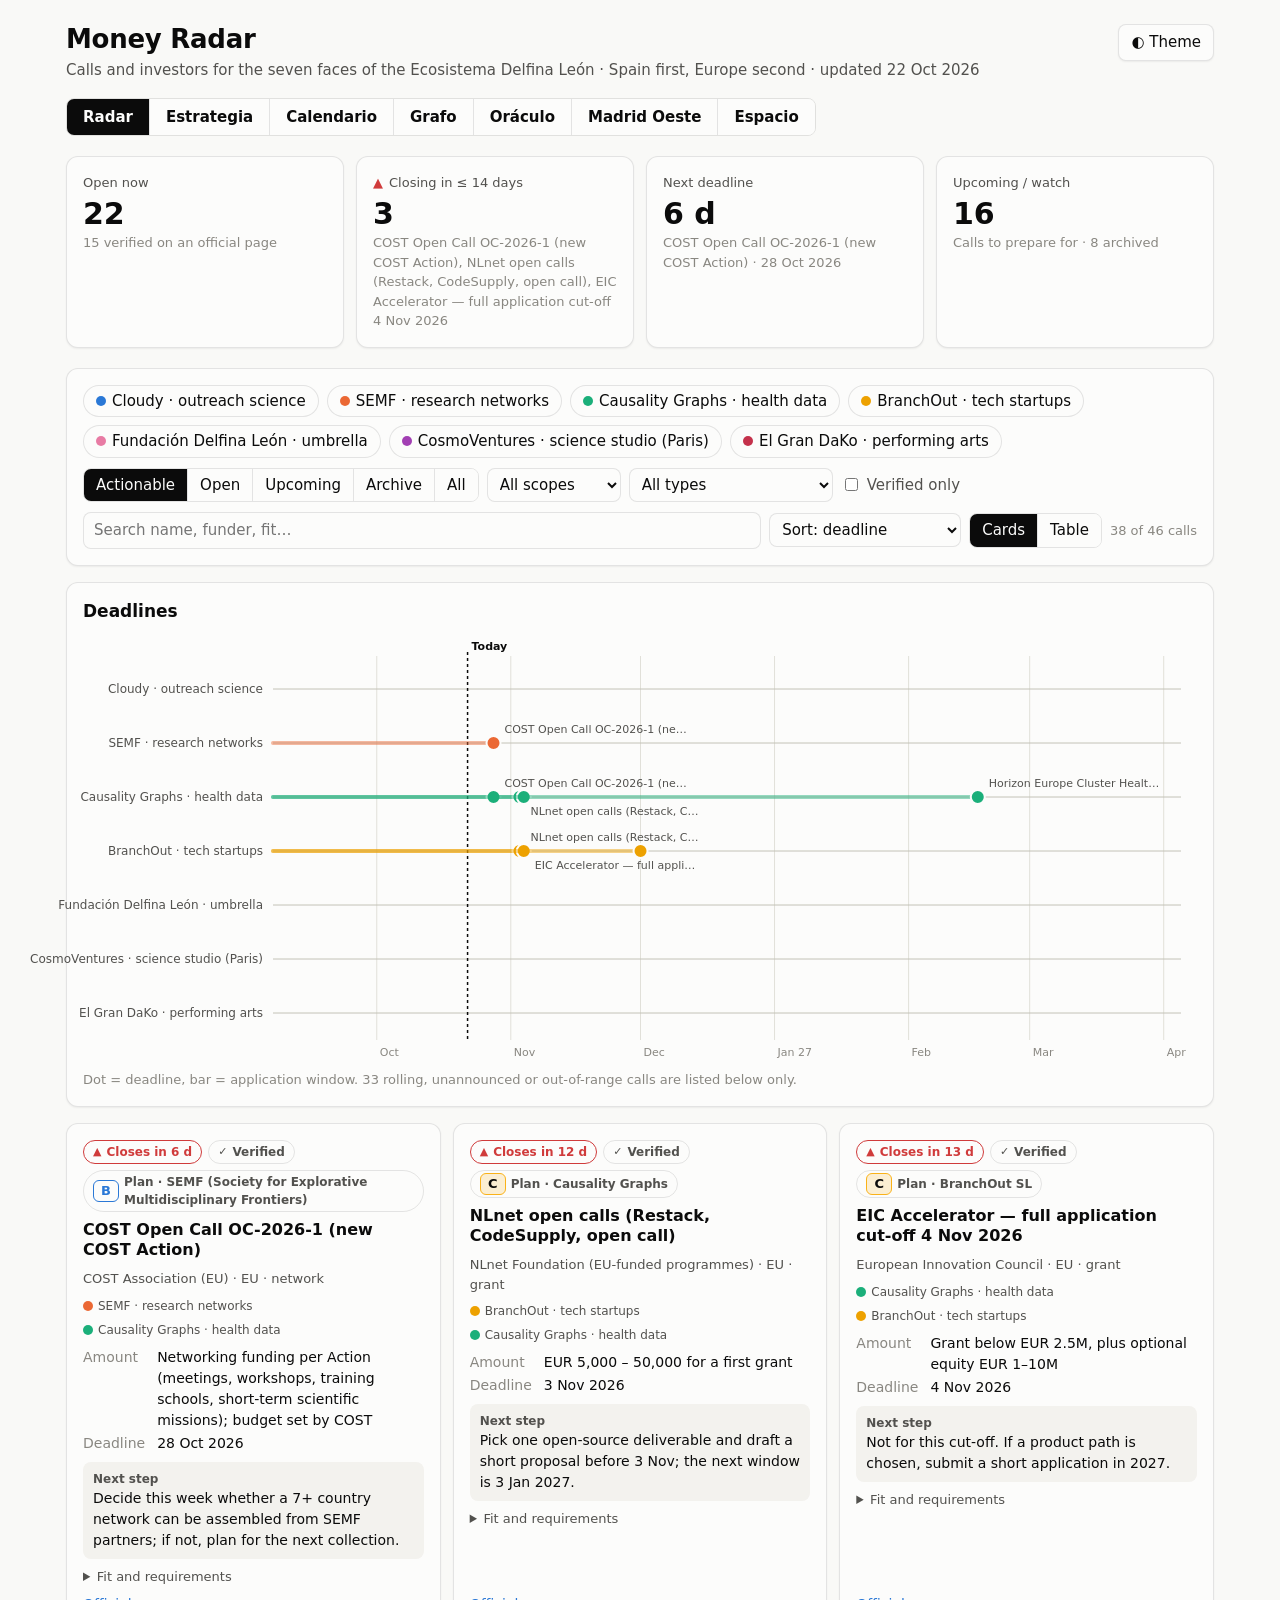
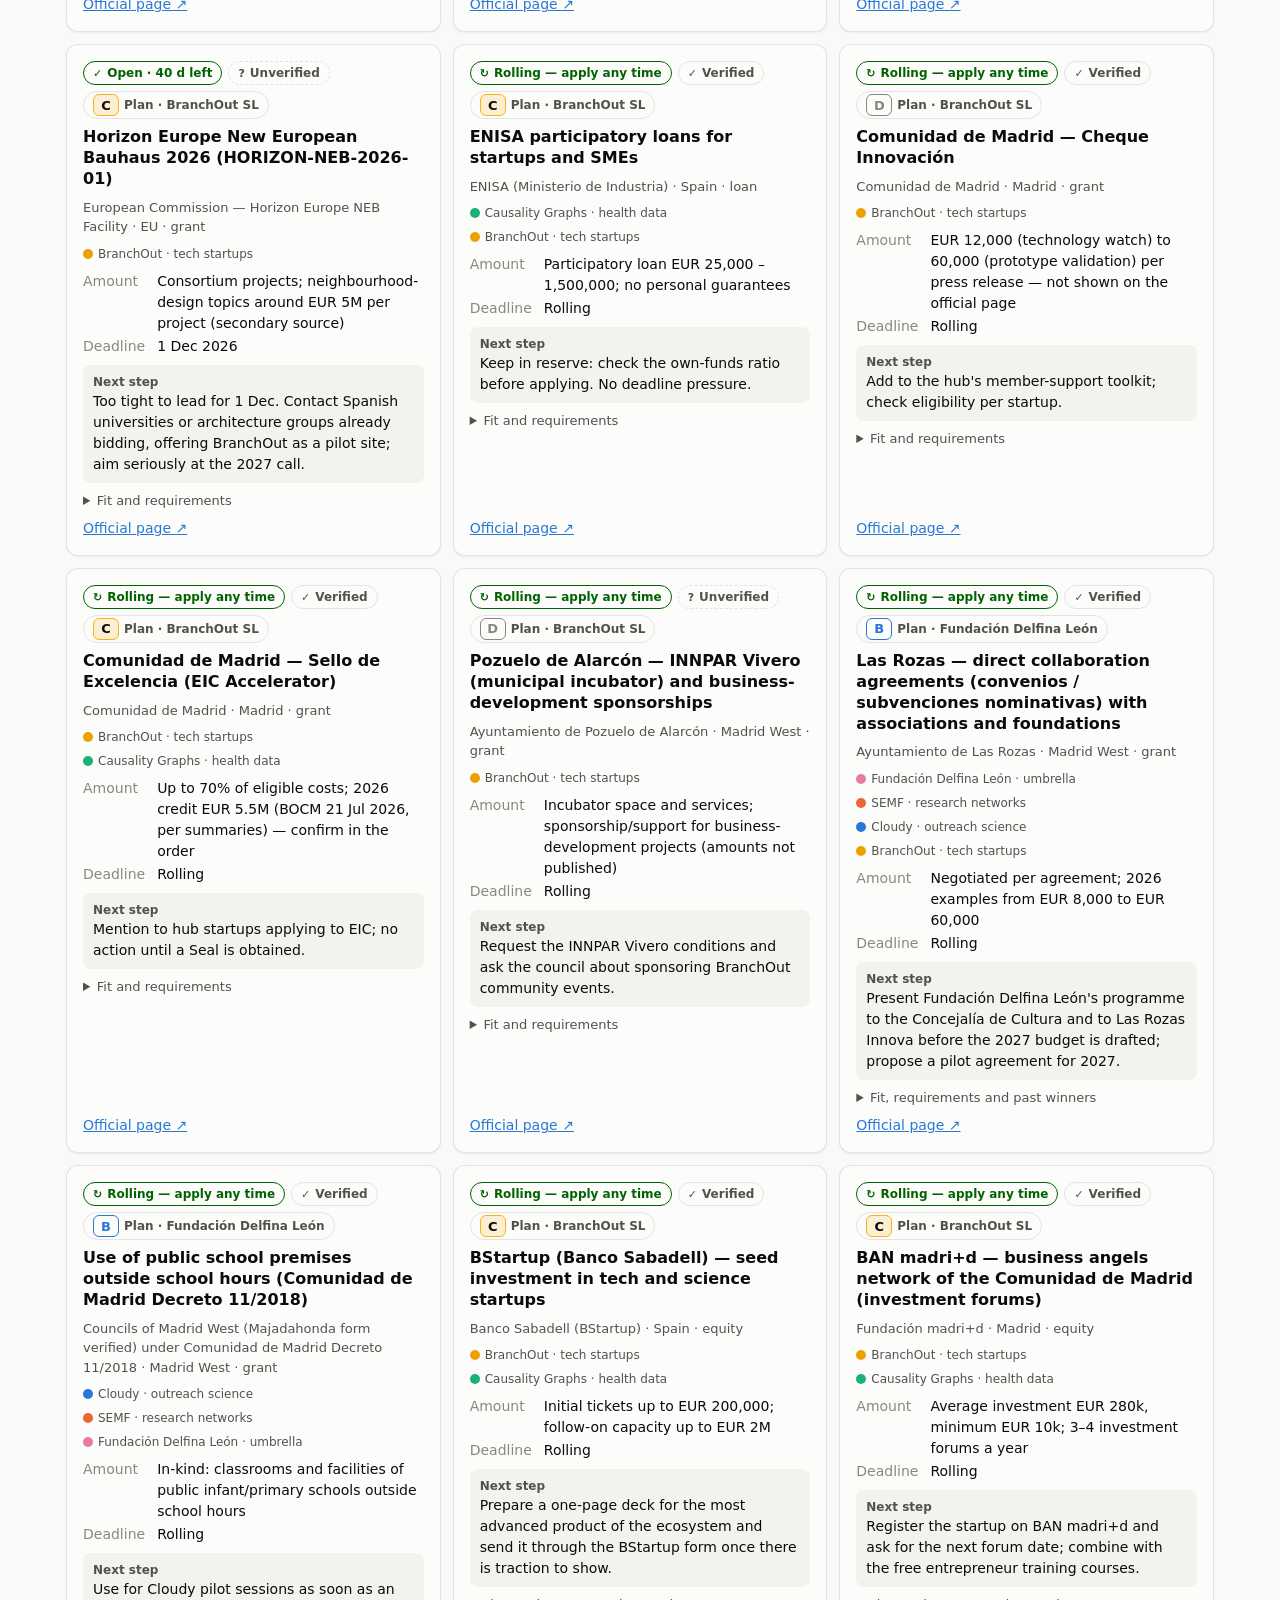
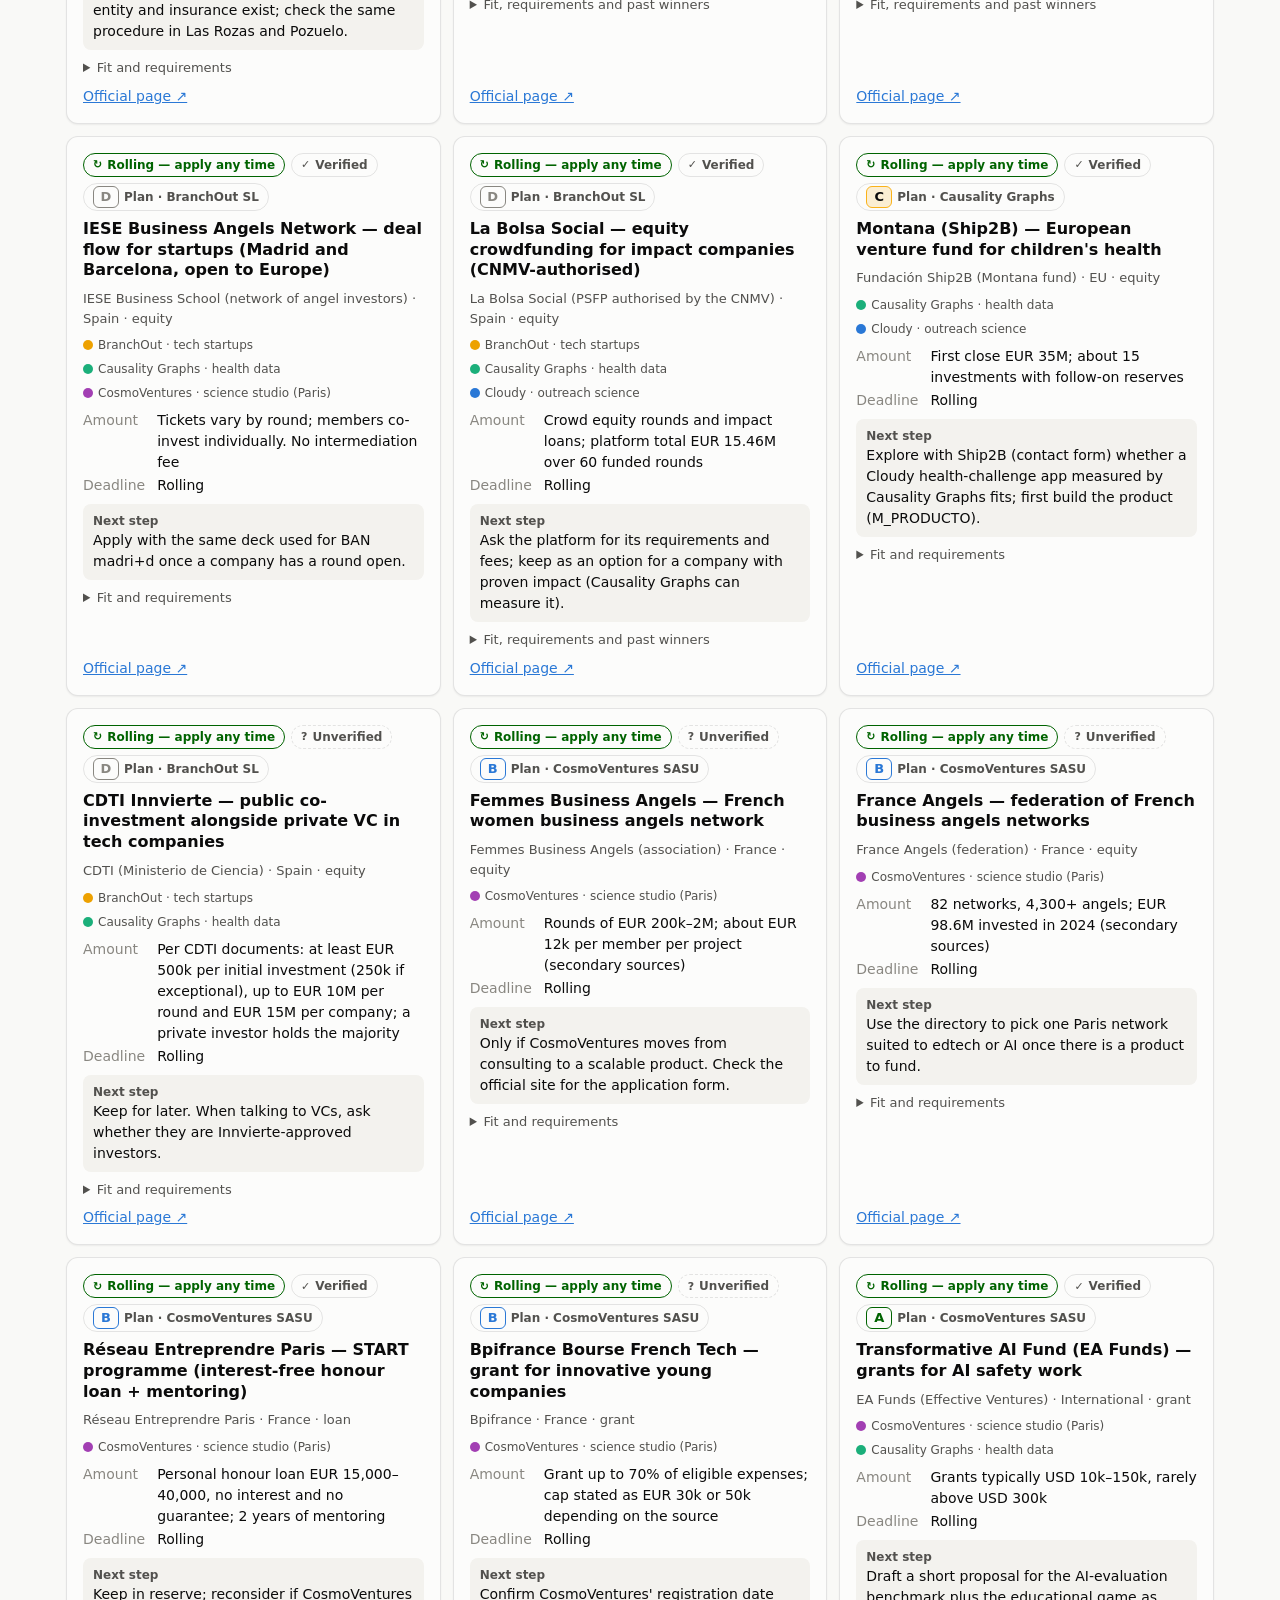
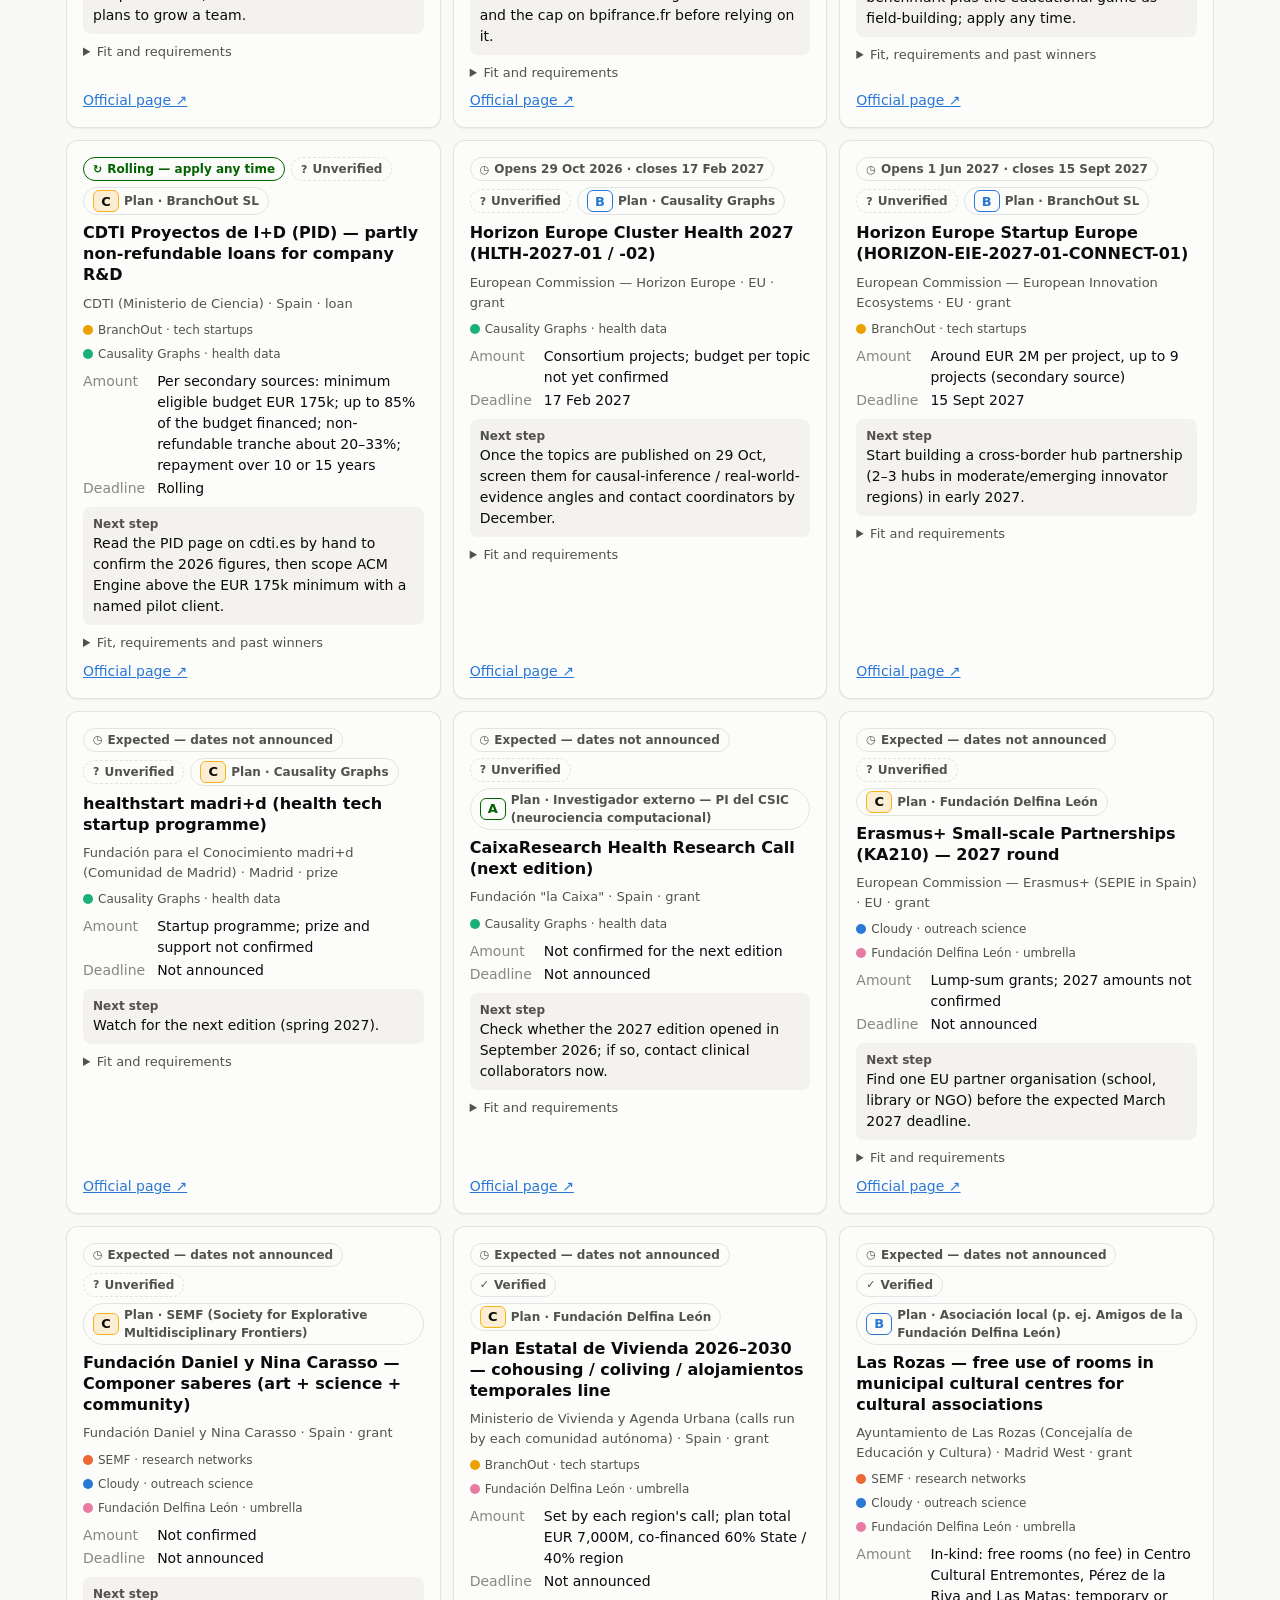
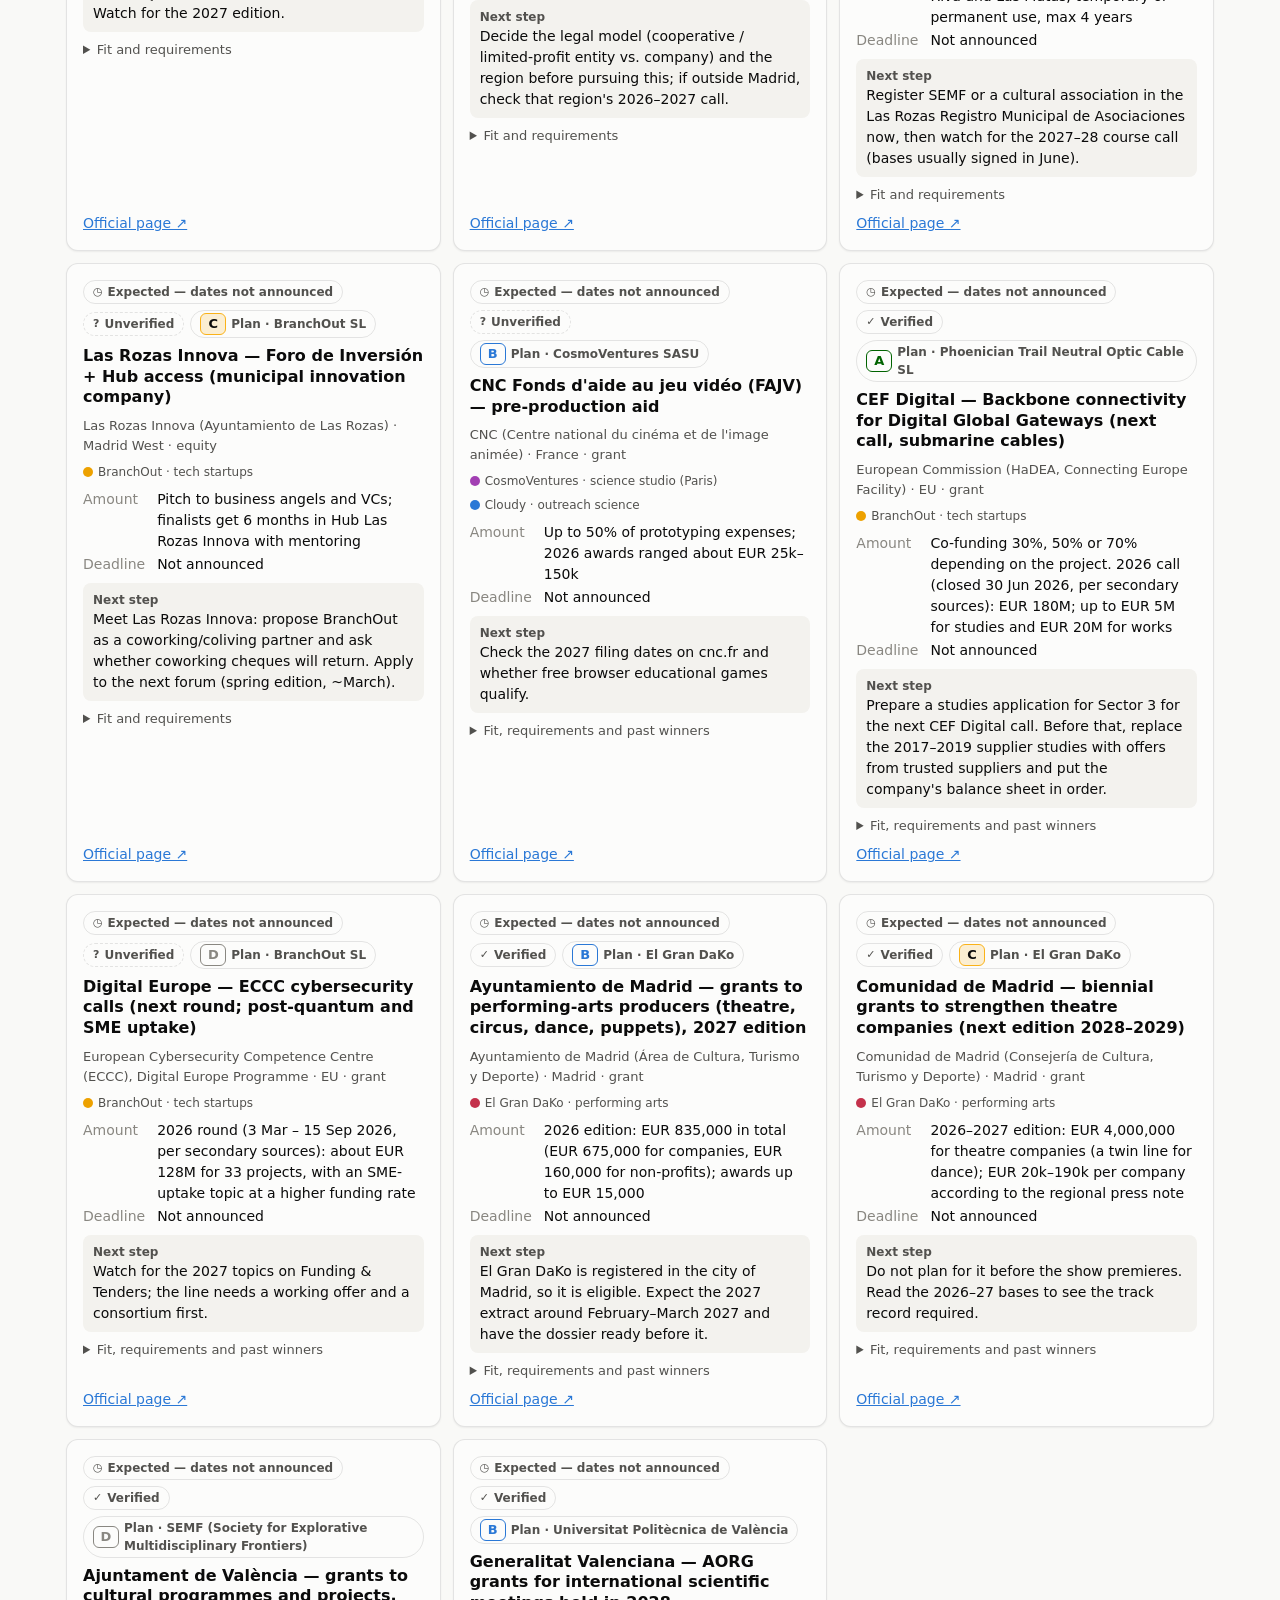
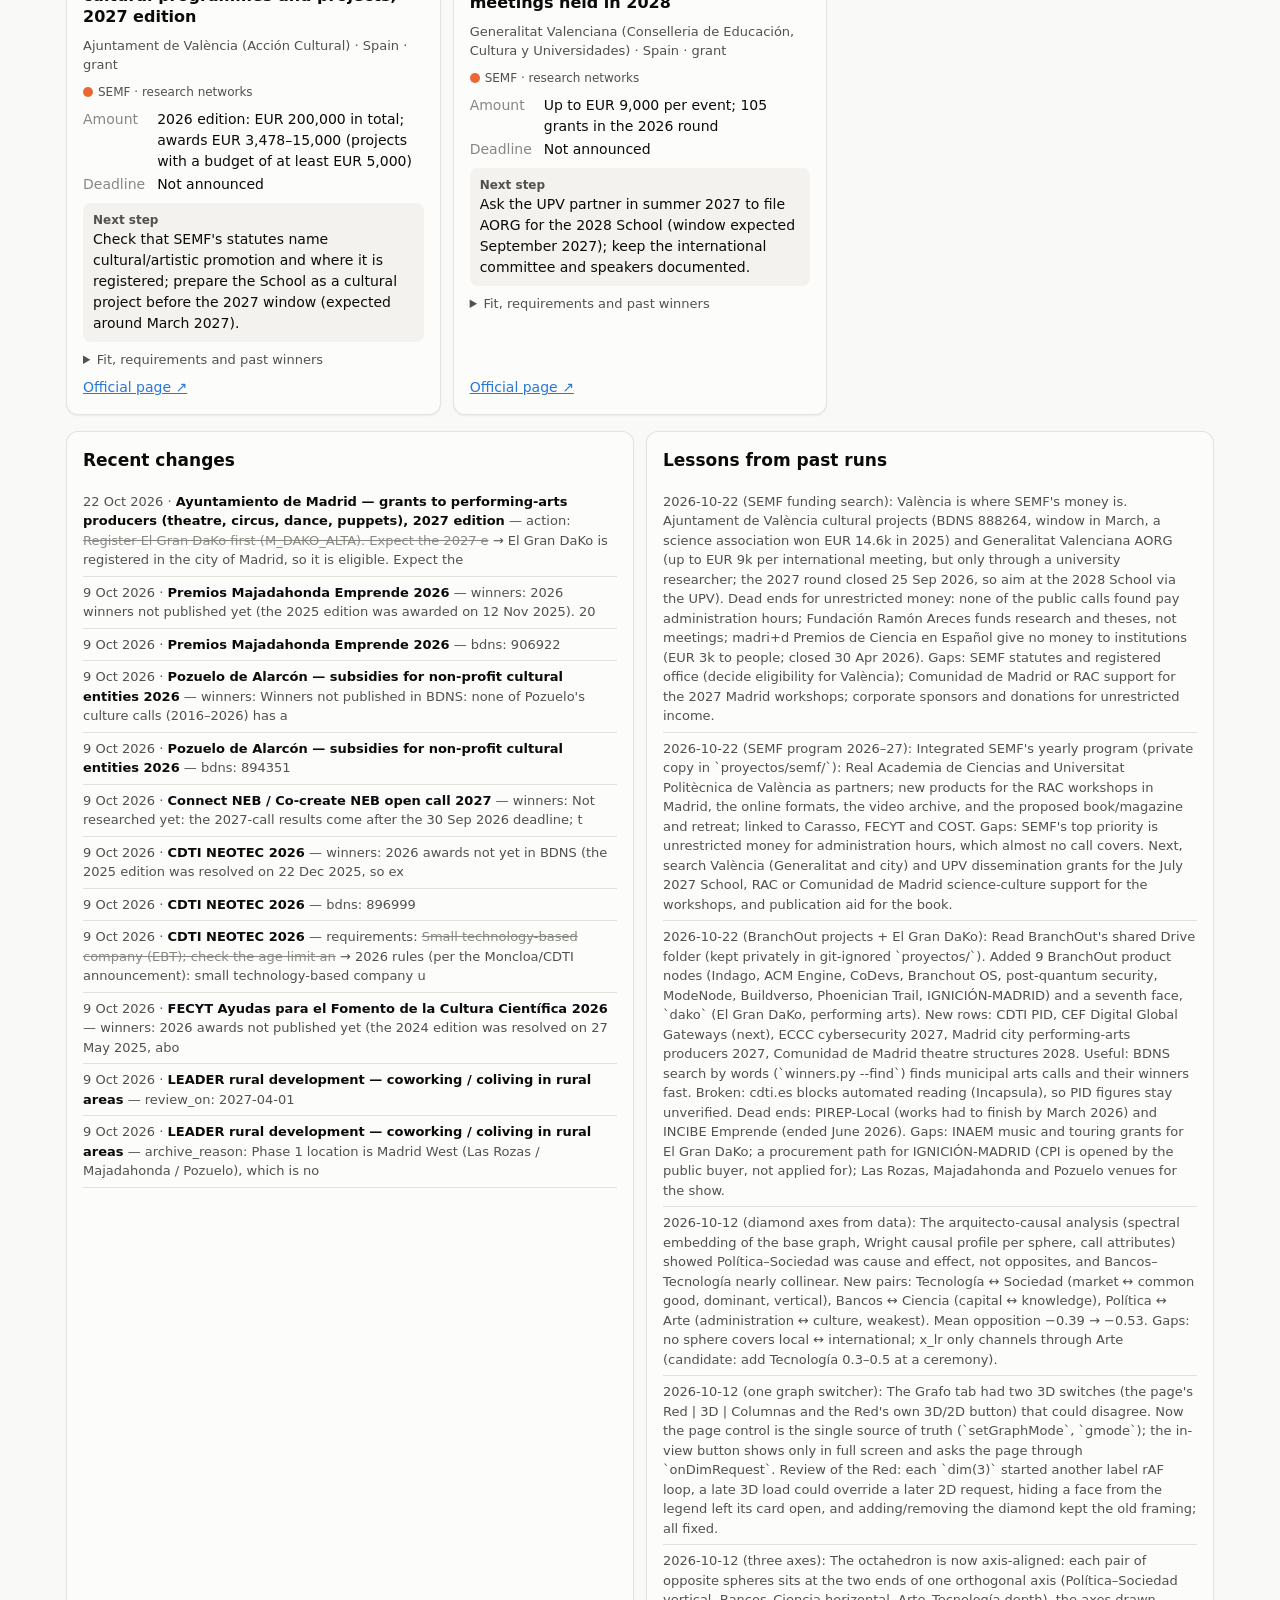
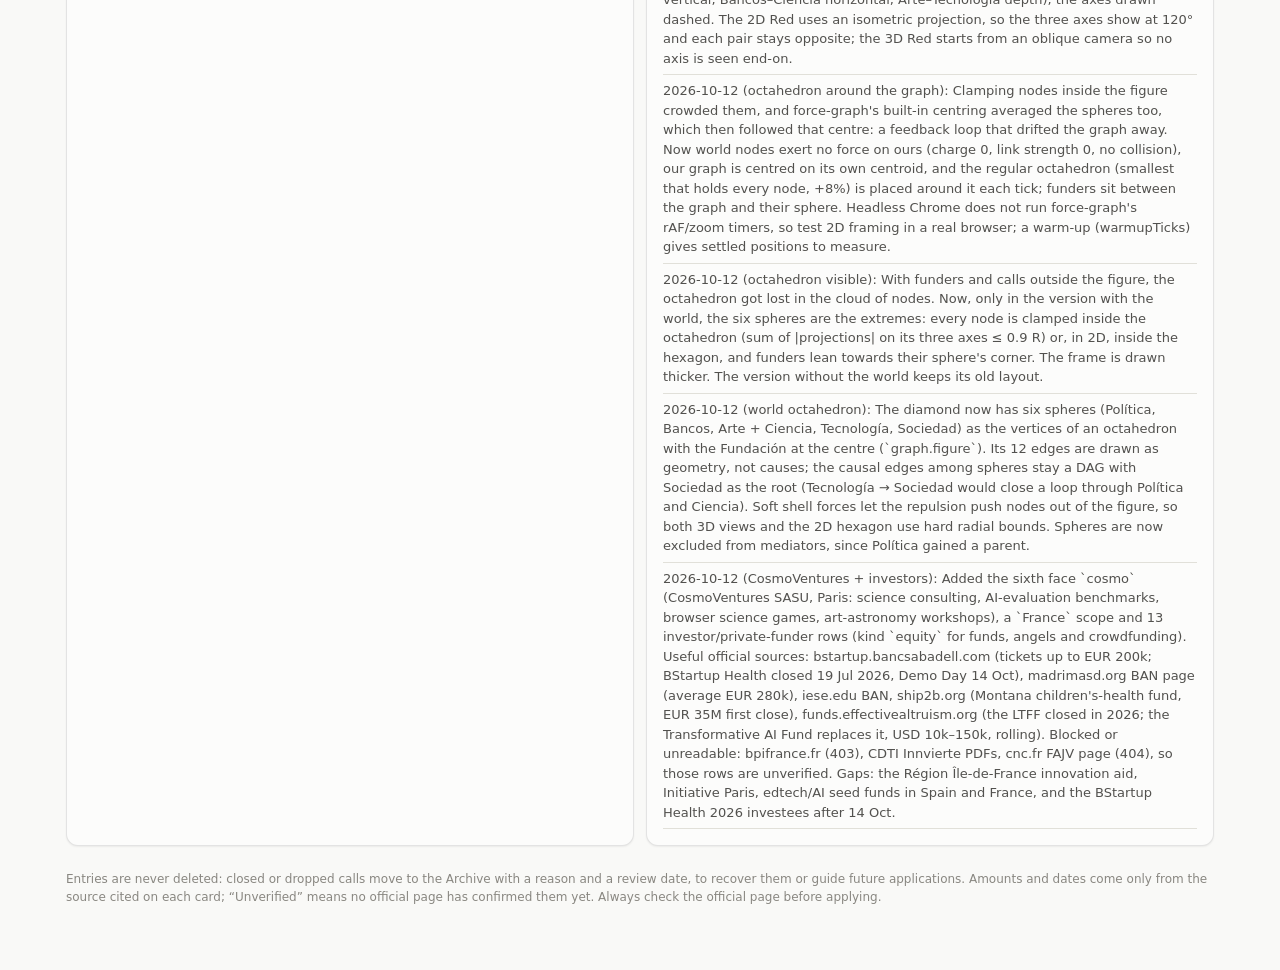
==== commit e6d9ade5: "BranchOut and SEMF projects, El Gran DaKo face, readable 3D labels Co-Authored-By: Claude Opus 5.5 (" ====
--- a/dashboard.html
+++ b/dashboard.html
@@ -4,7 +4,7 @@
 <meta charset="utf-8">
 <meta name="viewport" content="width=device-width, initial-scale=1">
 <title>Money Radar</title>
-<meta name="description" content="Spain/EU funding and investor radar for Cloudy, SEMF, Causality Graphs, BranchOut, Fundación Delfina León and CosmoVentures. Generated 12 Oct 2026.">
+<meta name="description" content="Spain/EU funding and investor radar for Cloudy, SEMF, Causality Graphs, BranchOut, Fundación Delfina León, CosmoVentures and El Gran DaKo. Generated 22 Oct 2026.">
 <style>
 :root {
   color-scheme: light;
@@ -24,6 +24,7 @@
   --line-branchout: #eda100;
   --line-delfina: #e87ba4;
   --line-cosmo: #a23fb3;
+  --line-dako: #c4314b;
   --world-sphere: #4a3aa7;
   --world-funder: #008300;
   --good: #0ca30c;
@@ -39,7 +40,7 @@
     --ink: #ffffff; --ink-2: #c3c2b7; --muted: #898781;
     --grid: #2c2c2a; --axis: #383835; --border: rgba(255,255,255,0.10);
     --accent: #3987e5;
-    --line-cloudy: #3987e5; --line-semf: #d95926; --line-causality: #199e70; --line-branchout: #c98500; --line-delfina: #d55181; --line-cosmo: #c062d1; --world-sphere: #9085e9; --world-funder: #0ca30c;
+    --line-cloudy: #3987e5; --line-semf: #d95926; --line-causality: #199e70; --line-branchout: #c98500; --line-delfina: #d55181; --line-cosmo: #c062d1; --line-dako: #e2566d; --world-sphere: #9085e9; --world-funder: #0ca30c;
     --good-ink: #0ca30c; --shadow: none;
   }
 }
@@ -49,7 +50,7 @@
   --ink: #ffffff; --ink-2: #c3c2b7; --muted: #898781;
   --grid: #2c2c2a; --axis: #383835; --border: rgba(255,255,255,0.10);
   --accent: #3987e5;
-  --line-cloudy: #3987e5; --line-semf: #d95926; --line-causality: #199e70; --line-branchout: #c98500; --line-delfina: #d55181; --line-cosmo: #c062d1;
+  --line-cloudy: #3987e5; --line-semf: #d95926; --line-causality: #199e70; --line-branchout: #c98500; --line-delfina: #d55181; --line-cosmo: #c062d1; --line-dako: #e2566d;
   --world-sphere: #9085e9; --world-funder: #0ca30c;
   --good-ink: #0ca30c; --shadow: none;
 }
@@ -383,7 +384,7 @@
   <header class="top">
     <div>
       <h1>Money Radar</h1>
-      <p class="sub">Calls and investors for the six faces of the Ecosistema Delfina León · Spain first, Europe second · updated 12 Oct 2026</p>
+      <p class="sub">Calls and investors for the seven faces of the Ecosistema Delfina León · Spain first, Europe second · updated 22 Oct 2026</p>
     </div>
     <button class="btn" id="theme" type="button" aria-label="Toggle colour theme">◐ Theme</button>
   </header>
@@ -557,7 +558,7 @@
 <script src="vendor/force-graph.min.js"></script>
 <script src="grafo_red.js"></script>
 <script src="oracle_dock.js"></script>
-<script id="data" type="application/json">{"today": "2026-10-12", "lines": {"cloudy": "Cloudy · outreach science", "semf": "SEMF · research networks", "causality": "Causality Graphs · health data", "branchout": "BranchOut · tech startups", "delfina": "Fundación Delfina León · umbrella", "cosmo": "CosmoVentures · science studio (Paris)"}, "opportunities": [{"id": "pozuelo-subv-cultura-2026", "name": "Pozuelo de Alarcón — subsidies for non-profit cultural entities 2026", "funder": "Ayuntamiento de Pozuelo de Alarcón", "kind": "grant", "scope": "Madrid West", "lines": "cloudy,semf,delfina", "amount_min": null, "amount_max": null, "amount_text": "EUR 72,500 total budget (competitive); per-entity cap in the full bases", "opens": "2026-03-31", "deadline": "2026-04-14", "deadline_kind": "fixed", "status": "closed", "verification": "verified", "url": "https://www.infosubvenciones.es/bdnstrans/GE/es/convocatoria/894351", "source": "BOCM 30 Mar 2026 (BDNS 894351): 15 calendar days from publication; fundable: exhibitions, concerts, publications, etc.", "fit": "Explicitly funds publications and cultural events — Cloudy's books and SEMF events, if the entity is based in Pozuelo.", "requirements": "Non-profit cultural entity registered in Pozuelo's Registro Municipal de Asociaciones Vecinales, with main activity and registered office in Pozuelo.", "action": "Closed (window was only 15 days). Decide which municipality hosts the registered office; if Pozuelo, register before February 2027 to catch the 2027 call.", "first_seen": "2026-10-09", "last_checked": "2026-10-12", "archived": 1, "archive_reason": "Deadline passed; kept to prepare the next edition", "review_on": "2027-02-01", "bdns": "894351", "winners": "Winners not published in BDNS: none of Pozuelo's culture calls (2016–2026) has awards uploaded (checked 2026-10-09). Look for the Junta de Gobierno Local award decision on the Pozuelo sede / transparency portal. Call history: yearly since 2016, but published at irregular times (2026: 20 Mar; 2025: 10 Jun; 2024: 6 Nov) with only a 15-day window — monitor BDNS for Pozuelo."}, {"id": "cdti-neotec-2026", "name": "CDTI NEOTEC 2026", "funder": "CDTI (Ministerio de Ciencia)", "kind": "grant", "scope": "Spain", "lines": "causality,branchout", "amount_min": null, "amount_max": null, "amount_text": "Total budget EUR 20.38M (EUR 5M reserved for women-led projects); per-project cap not confirmed", "opens": "2026-04-14", "deadline": "2026-05-14", "deadline_kind": "fixed", "status": "closed", "verification": "unverified", "url": "https://www.ciencia.gob.es/Convocatorias/2026/NEOTEC2026.html", "source": "Search snippet from ciencia.gob.es (not fetched): applications 14 Apr – 14 May 2026", "fit": "Technology-based small companies building on research results — Causality Graphs if it develops its own technology.", "requirements": "2026 rules (per the Moncloa/CDTI announcement): small technology-based company under 3 years old, share capital at least EUR 20,000, no distributed profits; grant up to 70% of budget (85% when hiring a PhD), cap EUR 250k (325k with a PhD).", "action": "Closed. Watch for NEOTEC 2027 around April 2027.", "first_seen": "2026-10-08", "last_checked": "2026-10-12", "archived": 1, "archive_reason": "Deadline passed; kept to prepare the next edition", "review_on": "2027-02-08", "bdns": "896999", "winners": "2026 awards not yet in BDNS (the 2025 edition was resolved on 22 Dec 2025, so expect December 2026). NEOTEC 2025 (BDNS 829858): 128 companies, EUR 39.35M, median EUR 325,000 — most winners reached the cap that applies when a PhD holder is hired (cap 250k, 325k with a PhD). Lesson: plan a PhD hire into the project. Galicia (GAIN) runs a 'Recuperación Excelencia NEOTEC' call for companies above the threshold but unfunded; Madrid has no equivalent found. Source: BDNS concessions API; checked 2026-10-09."}, {"id": "lasrozas-cultura-asociaciones-2026", "name": "Las Rozas — subsidies for cultural programmes by local associations 2026", "funder": "Ayuntamiento de Las Rozas", "kind": "grant", "scope": "Madrid West", "lines": "semf,cloudy", "amount_min": null, "amount_max": null, "amount_text": "EUR 20,000 total; in practice about EUR 1,700 per association", "opens": "2026-05-19", "deadline": "2026-06-08", "deadline_kind": "fixed", "status": "closed", "verification": "verified", "url": "https://www.infosubvenciones.es/bdnstrans/GE/es/convocatoria/904440", "source": "BDNS 904440: applications 19 May – 8 Jun 2026; beneficiaries: non-profit legal entities of the municipality", "fit": "Small top-up for SEMF or Cloudy activities once an association is registered in Las Rozas.", "requirements": "Association registered in Las Rozas with its registered office there.", "action": "Closed. Low value; only worth it once a Las Rozas-registered association exists (next call around May 2027).", "first_seen": "2026-10-09", "last_checked": "2026-10-12", "archived": 1, "archive_reason": "Deadline passed; kept to prepare the next edition", "review_on": "2027-03-05", "bdns": "904440", "winners": "2026 (BDNS 904440): 11 awards on 1 Jul 2026, EUR 18,584 total, almost flat EUR 1,618–1,700 each — the budget is split evenly. Winners: local theatre companies, choir, photography, magic and crafts associations, a seniors' association, a brotherhood. Lesson: an even split across local groups — symbolic money, but it signals a relationship with the council's culture department. Source: BDNS concessions API; checked 2026-10-09."}, {"id": "bstartup-health-2026", "name": "BStartup Health 2026 — Banco Sabadell investment in health startups (7th edition)", "funder": "Banco Sabadell (BStartup)", "kind": "equity", "scope": "Spain", "lines": "causality", "amount_min": null, "amount_max": 200000, "amount_text": "Up to EUR 200,000 per startup; at least 3 investments per edition", "opens": "2026-06-15", "deadline": "2026-07-19", "deadline_kind": "fixed", "status": "closed", "verification": "verified", "url": "https://bstartup.bancsabadell.com/en/bstartup-health/", "source": "bstartup.bancsabadell.com/en/bstartup-health (checked 2026-10-12): applications 15 Jun – 19 Jul 2026; 20 semifinalists heard in October; 8 finalists at Demo Day 14 Oct 2026", "fit": "Causality Graphs as an e-Health startup (causal analytics on clinical data), pre-seed/seed. The yearly call is the most direct equity route for the health face.", "requirements": "Spanish company, incorporated or being incorporated, with international vision; medical devices, diagnostics, therapeutics or e-Health; pre-seed to early stage.", "action": "Closed for 2026. Prepare for the 2027 edition (expected June–July): a product, a clinical partner (IDIPHISA) and the CSIC PI as scientific lead.", "first_seen": "2026-10-12", "last_checked": "2026-10-12", "archived": 1, "archive_reason": "Deadline passed; kept to prepare the next edition", "review_on": "2027-04-15", "bdns": null, "winners": "2026 edition not resolved yet: 8 finalists pitch at the Demo Day on 14 Oct 2026, with at least 3 investments of up to EUR 200k. BStartup counts 21+ health investments across editions; the selected companies are not listed on the official page. Lesson: few slots (about 3 a year), so arrive with a validated product and a clinical partner. Source: BStartup Health page; checked 2026-10-12. Look up the 2026 investees after the Demo Day."}, {"id": "fecyt-fcc-2026", "name": "FECYT Ayudas para el Fomento de la Cultura Científica 2026", "funder": "FECYT (Ministerio de Ciencia)", "kind": "grant", "scope": "Spain", "lines": "cloudy,semf,delfina", "amount_min": null, "amount_max": 100000, "amount_text": "Up to EUR 100,000 per application", "opens": "2026-07-01", "deadline": "2026-09-16", "deadline_kind": "fixed", "status": "closed", "verification": "verified", "url": "https://www.boe.es/boe/dias/2026/06/27/pdfs/BOE-B-2026-22034.pdf", "source": "BOE-B-2026-22034 (27 Jun 2026): applications 1 Jul – 16 Sep 2026 13:00", "fit": "The most natural fit for Cloudy (science communication for families, citizen science) and for SEMF outreach (art–science–technology category).", "requirements": "Eligible entity with legal personality (check the bases for non-profit associations). Activities run between Jul 2027 and Jun 2029.", "action": "Closed for 2026. Prepare the 2027 application from April 2027; the call usually opens around July.", "first_seen": "2026-10-08", "last_checked": "2026-10-12", "archived": 1, "archive_reason": "Deadline passed; kept to prepare the next edition", "review_on": "2027-04-01", "bdns": null, "winners": "2026 awards not published yet (the 2024 edition was resolved on 27 May 2025, about 8 months after its deadline). FECYT 2024 (BDNS 776848): 193 awards, EUR 4.5M total, median EUR 20,500 (range 715–82,200). Winners by type: universities 100, CSIC 27, foundations 25 (median EUR 20,000), associations 5 (median EUR 12,000). Comparable small winners: Asociación Valentia Scientia 27,000; Fundación Albireo Cultura Científica 25,000; Asociación Asíntota 12,000 + 10,000; Fundación madri+d 35,000. Lesson: the 100k ceiling is rare — a realistic request for an association or foundation is EUR 15–25k. Source: BDNS concessions API + FECYT definitive resolution 2024; checked 2026-10-09."}, {"id": "majadahonda-emprende-2026", "name": "Premios Majadahonda Emprende 2026", "funder": "Ayuntamiento de Majadahonda (Desarrollo, Empleo y Comercio)", "kind": "prize", "scope": "Madrid West", "lines": "branchout", "amount_min": 700, "amount_max": 2800, "amount_text": "EUR 12,000 total; Best StartUp EUR 2,500 / 1,500; Best Consolidated Company up to EUR 2,800", "opens": "2026-05-30", "deadline": "2026-09-21", "deadline_kind": "fixed", "status": "closed", "verification": "verified", "url": "https://www.infosubvenciones.es/bdnstrans/GE/es/convocatoria/906922", "source": "BOCM 29 May 2026 (BDNS 906922): applications until 21 Sep 2026", "fit": "Small, but local visibility for BranchOut startups based in Majadahonda.", "requirements": "Entrepreneurs and companies of Majadahonda, up to date with AEAT, Social Security and the council.", "action": "Closed. Enter BranchOut (or a resident startup) in the 2027 edition if the hub is in Majadahonda.", "first_seen": "2026-10-09", "last_checked": "2026-10-12", "archived": 1, "archive_reason": "Deadline passed; kept to prepare the next edition", "review_on": "2027-06-18", "bdns": "906922", "winners": "2026 winners not published yet (the 2025 edition was awarded on 12 Nov 2025). 2025 edition (BDNS 848973): 7 prizes, EUR 12,000. Company winners: The Natural Healthy and Honest Food Company SL 2,800; Gambooza Market SL 2,500; Majadahonda Te Va SL 2,000; Vulnscan Tech SL 1,500; Ramos y Werner SL 1,500; plus 2 individuals (700, 1,000; names masked in BDNS). Lesson: open to any local business; only one clearly tech winner. Source: BDNS concessions API; checked 2026-10-09."}, {"id": "neb-connect-cocreate-2027", "name": "Connect NEB / Co-create NEB open call 2027", "funder": "EU — New European Bauhaus (with EIT Community)", "kind": "grant", "scope": "EU", "lines": "branchout", "amount_min": null, "amount_max": null, "amount_text": "Not stated on the official page", "opens": "2026-07-22", "deadline": "2026-09-30", "deadline_kind": "fixed", "status": "closed", "verification": "verified", "url": "https://new-european-bauhaus.europa.eu/calls-proposals/co-create-neb_en", "source": "new-european-bauhaus.europa.eu: deadline 30 Sep 2026 17:00 CEST; status closed", "fit": "Community-rooted organisations and local partnerships with municipalities improving neighbourhoods and shared spaces — the community side of a coworking/coliving hub.", "requirements": "Co-create NEB needs a local partnership including the municipality.", "action": "Closed. Watch for the next edition (published around July) and line up a municipal partner in advance.", "first_seen": "2026-10-09", "last_checked": "2026-10-12", "archived": 1, "archive_reason": "Deadline passed; kept to prepare the next edition", "review_on": "2027-06-27", "bdns": null, "winners": "Not researched yet: the 2027-call results come after the 30 Sep 2026 deadline; the previous edition's winners list still needs to be looked up on new-european-bauhaus.europa.eu. Pending for the next run."}, {"id": "cost-oc-2026-1", "name": "COST Open Call OC-2026-1 (new COST Action)", "funder": "COST Association (EU)", "kind": "network", "scope": "EU", "lines": "semf,causality", "amount_min": null, "amount_max": null, "amount_text": "Networking funding per Action (meetings, workshops, training schools, short-term scientific missions); budget set by COST", "opens": "2026-07-31", "deadline": "2026-10-28", "deadline_kind": "fixed", "status": "open", "verification": "verified", "url": "https://www.cost.eu/funding/how-to-get-funding/open-call-a-simple-one-step-application-process/", "source": "cost.eu Open Call page + OC-2026-1 announcement PDF (31 Mar 2026): collection 28 Oct 2026 12:00 CET", "fit": "SEMF already runs exactly what a COST Action pays for: themed conferences, the interdisciplinary summer school and workshops. A causal-inference-in-health network is a second angle.", "requirements": "Network of proposers from at least 7 COST countries, at least 50% from Inclusiveness Target Countries, at least 40% young researchers. One-step proposal on e-COST. Results expected May 2027.", "action": "Decide this week whether a 7+ country network can be assembled from SEMF partners; if not, plan for the next collection.", "first_seen": "2026-10-08", "last_checked": "2026-10-12", "archived": 0, "archive_reason": null, "review_on": null, "bdns": null, "winners": null}, {"id": "nlnet-2026-11", "name": "NLnet open calls (Restack, CodeSupply, open call)", "funder": "NLnet Foundation (EU-funded programmes)", "kind": "grant", "scope": "EU", "lines": "branchout,causality", "amount_min": 5000, "amount_max": 50000, "amount_text": "EUR 5,000 – 50,000 for a first grant", "opens": "2026-09-03", "deadline": "2026-11-03", "deadline_kind": "fixed", "status": "open", "verification": "verified", "url": "https://nlnet.nl/propose/", "source": "nlnet.nl/propose + news 2026-08-03: deadline 3 Nov 2026 12:00 CET, then the 3rd of every odd month", "fit": "Fits any open-source tooling: e.g. an open causal-discovery / DAG library from Causality Graphs, or open infrastructure behind Cloudy's digital content.", "requirements": "Open licences and standards; strong European dimension. NLnet states it does not want AI-generated proposals — write it by hand.", "action": "Pick one open-source deliverable and draft a short proposal before 3 Nov; the next window is 3 Jan 2027.", "first_seen": "2026-10-08", "last_checked": "2026-10-12", "archived": 0, "archive_reason": null, "review_on": null, "bdns": null, "winners": null}, {"id": "eic-accelerator-2026-11", "name": "EIC Accelerator — full application cut-off 4 Nov 2026", "funder": "European Innovation Council", "kind": "grant", "scope": "EU", "lines": "causality,branchout", "amount_min": null, "amount_max": 2500000, "amount_text": "Grant below EUR 2.5M, plus optional equity EUR 1–10M", "opens": null, "deadline": "2026-11-04", "deadline_kind": "fixed", "status": "open", "verification": "verified", "url": "https://eic.ec.europa.eu/eic-funding-opportunities/eic-accelerator_en", "source": "eic.ec.europa.eu: 2026 cut-offs 7 Jan, 4 Mar, 6 May, 8 Jul, 2 Sep, 4 Nov (17:00 Brussels); short proposals continuous, batched first Tuesday of each month", "fit": "Only realistic for Causality Graphs if it becomes a product company (e.g. a causal-evidence platform for clinical/pharma teams). Too early for a consultancy.", "requirements": "Single start-up/SME or small mid-cap (or a person intending to found one). A passed short application is needed before the full one.", "action": "Not for this cut-off. If a product path is chosen, submit a short application in 2027.", "first_seen": "2026-10-08", "last_checked": "2026-10-12", "archived": 0, "archive_reason": null, "review_on": null, "bdns": null, "winners": null}, {"id": "horizon-neb-2026", "name": "Horizon Europe New European Bauhaus 2026 (HORIZON-NEB-2026-01)", "funder": "European Commission — Horizon Europe NEB Facility", "kind": "grant", "scope": "EU", "lines": "branchout", "amount_min": null, "amount_max": null, "amount_text": "Consortium projects; neighbourhood-design topics around EUR 5M per project (secondary source)", "opens": "2026-05-05", "deadline": "2026-12-01", "deadline_kind": "fixed", "status": "open", "verification": "unverified", "url": "https://new-european-bauhaus.europa.eu/", "source": "UKRI/IUK and Zabala summaries of the NEB work programme: opens 5 May 2026, deadline 1 Dec 2026 17:00; topics include spatial design of neighbourhoods and inhabitants' health and well-being", "fit": "BranchOut's coworking + coliving building could be a pilot or demonstration site in a consortium on shared, sustainable neighbourhood living. The 2027 call (deadline 1 Dec 2027) adds an intergenerational-neighbourhoods topic.", "requirements": "Multi-country research and innovation consortium; BranchOut would join as an SME or pilot-site partner, not lead.", "action": "Too tight to lead for 1 Dec. Contact Spanish universities or architecture groups already bidding, offering BranchOut as a pilot site; aim seriously at the 2027 call.", "first_seen": "2026-10-09", "last_checked": "2026-10-12", "archived": 0, "archive_reason": null, "review_on": null, "bdns": null, "winners": null}, {"id": "horizon-hlth-2027-01-02", "name": "Horizon Europe Cluster Health 2027 (HLTH-2027-01 / -02)", "funder": "European Commission — Horizon Europe", "kind": "grant", "scope": "EU", "lines": "causality", "amount_min": null, "amount_max": null, "amount_text": "Consortium projects; budget per topic not yet confirmed", "opens": "2026-10-29", "deadline": "2027-02-17", "deadline_kind": "fixed", "status": "upcoming", "verification": "unverified", "url": "https://ec.europa.eu/info/funding-tenders/opportunities/portal/screen/opportunities/calls-for-proposals", "source": "Euresearch e-alert citing draft Work Programme v3 (24 Jun 2026): opens 29 Oct 2026, single-stage and stage 1 deadline 17 Feb 2027 (moved earlier from April)", "fit": "Causality Graphs as the causal-analytics / methods partner (SME) in a clinical or health-data consortium.", "requirements": "Multi-country consortium; SMEs join as partners. Topics to be confirmed when the call opens on the Funding & Tenders portal.", "action": "Once the topics are published on 29 Oct, screen them for causal-inference / real-world-evidence angles and contact coordinators by December.", "first_seen": "2026-10-08", "last_checked": "2026-10-12", "archived": 0, "archive_reason": null, "review_on": null, "bdns": null, "winners": null}, {"id": "startup-europe-2027", "name": "Horizon Europe Startup Europe (HORIZON-EIE-2027-01-CONNECT-01)", "funder": "European Commission — European Innovation Ecosystems", "kind": "grant", "scope": "EU", "lines": "branchout", "amount_min": null, "amount_max": null, "amount_text": "Around EUR 2M per project, up to 9 projects (secondary source)", "opens": "2027-06-01", "deadline": "2027-09-15", "deadline_kind": "fixed", "status": "upcoming", "verification": "unverified", "url": "https://ec.europa.eu/info/funding-tenders/opportunities/portal/screen/opportunities/calls-for-proposals", "source": "Western Balkans Info Hub / grant aggregators citing the EIE 2026–2027 work programme: call 1 Jun – 15 Sep 2027", "fit": "Funds ecosystem builders that connect startup communities across Europe — the closest EU match for a startup hub itself.", "requirements": "Consortium; at least 50% of beneficiaries established in 'moderate' or 'emerging' innovator countries or regions (check how Spain/Madrid are classified).", "action": "Start building a cross-border hub partnership (2–3 hubs in moderate/emerging innovator regions) in early 2027.", "first_seen": "2026-10-09", "last_checked": "2026-10-12", "archived": 0, "archive_reason": null, "review_on": null, "bdns": null, "winners": null}, {"id": "enisa-prestamo-participativo", "name": "ENISA participatory loans for startups and SMEs", "funder": "ENISA (Ministerio de Industria)", "kind": "loan", "scope": "Spain", "lines": "causality,branchout", "amount_min": 25000, "amount_max": 1500000, "amount_text": "Participatory loan EUR 25,000 – 1,500,000; no personal guarantees", "opens": null, "deadline": null, "deadline_kind": "rolling", "status": "rolling", "verification": "verified", "url": "https://www.enisa.es/servicios/financiacion/startups-y-pymes/", "source": "enisa.es startups-y-pymes page: EUR 25k–1.5M; own funds must at least equal the loan; amounts reviewed yearly", "fit": "Working capital for Causality Graphs (or a BranchOut startup) once it is an SL with matching own funds.", "requirements": "Spanish SME with its own legal personality; own funds at least equal to the loan amount; innovative business model.", "action": "Keep in reserve: check the own-funds ratio before applying. No deadline pressure.", "first_seen": "2026-10-08", "last_checked": "2026-10-12", "archived": 0, "archive_reason": null, "review_on": null, "bdns": null, "winners": null}, {"id": "healthstart-madrimasd", "name": "healthstart madri+d (health tech startup programme)", "funder": "Fundación para el Conocimiento madri+d (Comunidad de Madrid)", "kind": "prize", "scope": "Madrid", "lines": "causality", "amount_min": null, "amount_max": null, "amount_text": "Startup programme; prize and support not confirmed", "opens": null, "deadline": null, "deadline_kind": "expected", "status": "upcoming", "verification": "unverified", "url": "https://www.madrimasd.org/", "source": "Press coverage (emprendedores.es): 2026 edition registration closed 25 May", "fit": "Madrid-based health technology startups — directly matches Causality Graphs.", "requirements": "To be confirmed from the next edition's bases.", "action": "Watch for the next edition (spring 2027).", "first_seen": "2026-10-08", "last_checked": "2026-10-12", "archived": 0, "archive_reason": null, "review_on": null, "bdns": null, "winners": null}, {"id": "caixaresearch-health-next", "name": "CaixaResearch Health Research Call (next edition)", "funder": "Fundación \"la Caixa\"", "kind": "grant", "scope": "Spain", "lines": "causality", "amount_min": null, "amount_max": null, "amount_text": "Not confirmed for the next edition", "opens": null, "deadline": null, "deadline_kind": "expected", "status": "upcoming", "verification": "unverified", "url": "https://caixaresearch.org/en/caixaresearch-health-call", "source": "Previous edition opened 18 Sep 2025 and closed 19 Nov 2025 (university research offices); official page returned 403 to the fetcher", "fit": "Translational and clinical research with social impact; Causality Graphs would join as the methods partner of an eligible research centre or hospital.", "requirements": "Applicants are research institutions in Spain/Portugal; a company cannot lead.", "action": "Check whether the 2027 edition opened in September 2026; if so, contact clinical collaborators now.", "first_seen": "2026-10-08", "last_checked": "2026-10-12", "archived": 0, "archive_reason": null, "review_on": null, "bdns": null, "winners": null}, {"id": "erasmus-ka210-2027", "name": "Erasmus+ Small-scale Partnerships (KA210) — 2027 round", "funder": "European Commission — Erasmus+ (SEPIE in Spain)", "kind": "grant", "scope": "EU", "lines": "cloudy,delfina", "amount_min": null, "amount_max": null, "amount_text": "Lump-sum grants; 2027 amounts not confirmed", "opens": null, "deadline": null, "deadline_kind": "expected", "status": "upcoming", "verification": "unverified", "url": "https://erasmus-plus.ec.europa.eu/", "source": "2026 rounds closed 5 Mar and 1 Oct 2026 (national agency pages); 2027 dates to be published in the Programme Guide", "fit": "Bilingual family-reading and health-education materials (Cloudy) with a partner organisation in another EU country — designed for small and first-time organisations.", "requirements": "A registered organisation (OID) and at least one partner from another programme country.", "action": "Find one EU partner organisation (school, library or NGO) before the expected March 2027 deadline.", "first_seen": "2026-10-08", "last_checked": "2026-10-12", "archived": 0, "archive_reason": null, "review_on": null, "bdns": null, "winners": null}, {"id": "carasso-componer-saberes", "name": "Fundación Daniel y Nina Carasso — Componer saberes (art + science + community)", "funder": "Fundación Daniel y Nina Carasso", "kind": "grant", "scope": "Spain", "lines": "semf,cloudy,delfina", "amount_min": null, "amount_max": null, "amount_text": "Not confirmed", "opens": null, "deadline": null, "deadline_kind": "expected", "status": "upcoming", "verification": "unverified", "url": "https://www.fundacioncarasso.org/", "source": "Biennial call; the last edition closed 27 Apr 2025 (university summaries); next edition not announced", "fit": "Projects linking art, science and community — matches SEMF's art–science confluence and Cloudy's family audience.", "requirements": "To be confirmed from the next edition's bases.", "action": "Watch for the 2027 edition.", "first_seen": "2026-10-08", "last_checked": "2026-10-12", "archived": 0, "archive_reason": null, "review_on": null, "bdns": null, "winners": null}, {"id": "plan-vivienda-2026-coliving", "name": "Plan Estatal de Vivienda 2026–2030 — cohousing / coliving / alojamientos temporales line", "funder": "Ministerio de Vivienda y Agenda Urbana (calls run by each comunidad autónoma)", "kind": "grant", "scope": "Spain", "lines": "branchout,delfina", "amount_min": null, "amount_max": null, "amount_text": "Set by each region's call; plan total EUR 7,000M, co-financed 60% State / 40% region", "opens": null, "deadline": null, "deadline_kind": "expected", "status": "upcoming", "verification": "verified", "url": "https://www.boe.es/eli/es/rd/2026/04/22/326", "source": "Real Decreto 326/2026 (BOE 23 Apr 2026), art. 3.1: line for cooperative housing in cesión de uso and residential solutions built around shared living; regional calls via bilateral agreements", "fit": "The only national line that explicitly funds coliving. It suits the residential half of BranchOut, not the coworking half.", "requirements": "Beneficiaries include cooperatives and non-profit or limited-profit entities. Homes must be rented for at least 20 years under permanent protection, with capped rents from year one, so this is incompatible with a market-rate coliving. Press reports say the Comunidad de Madrid will not sign up to the plan, so a Madrid site may have no regional call.", "action": "Decide the legal model (cooperative / limited-profit entity vs. company) and the region before pursuing this; if outside Madrid, check that region's 2026–2027 call.", "first_seen": "2026-10-09", "last_checked": "2026-10-12", "archived": 0, "archive_reason": null, "review_on": null, "bdns": null, "winners": null}, {"id": "madrid-cheque-innovacion", "name": "Comunidad de Madrid — Cheque Innovación", "funder": "Comunidad de Madrid", "kind": "grant", "scope": "Madrid", "lines": "branchout", "amount_min": null, "amount_max": null, "amount_text": "EUR 12,000 (technology watch) to 60,000 (prototype validation) per press release — not shown on the official page", "opens": null, "deadline": null, "deadline_kind": "rolling", "status": "rolling", "verification": "verified", "url": "https://www.comunidad.madrid/inversion/innova", "source": "comunidad.madrid/inversion/innova: 'Convocatoria siempre abierta', direct award throughout 2026", "fit": "Small innovation projects for SMEs resident in the hub — useful as a service BranchOut points its startups to, rather than funding for the space.", "requirements": "Madrid SMEs; aimed at traditional-sector SMEs becoming innovative (tech startups may not fit).", "action": "Add to the hub's member-support toolkit; check eligibility per startup.", "first_seen": "2026-10-09", "last_checked": "2026-10-12", "archived": 0, "archive_reason": null, "review_on": null, "bdns": null, "winners": null}, {"id": "madrid-sello-excelencia", "name": "Comunidad de Madrid — Sello de Excelencia (EIC Accelerator)", "funder": "Comunidad de Madrid", "kind": "grant", "scope": "Madrid", "lines": "branchout,causality", "amount_min": null, "amount_max": null, "amount_text": "Up to 70% of eligible costs; 2026 credit EUR 5.5M (BOCM 21 Jul 2026, per summaries) — confirm in the order", "opens": null, "deadline": null, "deadline_kind": "rolling", "status": "rolling", "verification": "verified", "url": "https://www.comunidad.madrid/innova/sello-excelencia", "source": "comunidad.madrid: 'Convocatoria siempre abierta'; 2026 credit by ORDEN 2820/2026 of 10 Jul (BOCM 21 Jul 2026)", "fit": "Pays Madrid companies whose EIC Accelerator proposal got the Seal of Excellence but no EU money — a safety net for any hub startup (or Causality Graphs) applying to EIC.", "requirements": "EIC Accelerator Seal of Excellence; workplace and project in the Comunidad de Madrid; projects up to 24 months.", "action": "Mention to hub startups applying to EIC; no action until a Seal is obtained.", "first_seen": "2026-10-09", "last_checked": "2026-10-12", "archived": 0, "archive_reason": null, "review_on": null, "bdns": null, "winners": null}, {"id": "leader-rural-coworking", "name": "LEADER rural development — coworking / coliving in rural areas", "funder": "EU EAFRD via regional governments and Grupos de Acción Local", "kind": "grant", "scope": "Spain", "lines": "branchout", "amount_min": null, "amount_max": null, "amount_text": "Varies by local action group; e.g. Basque LEADER 2026 up to 65% for companies, max EUR 100,000", "opens": null, "deadline": null, "deadline_kind": "expected", "status": "upcoming", "verification": "unverified", "url": "https://www.euskadi.eus/ayuda_subvencion/2026/leader-habilitacion-de-espacios/web01-a2pac/es/", "source": "euskadi.eus LEADER 2026 (habilitación de espacios) and search summaries; other regions (Extremadura coworking aid for municipalities under 20,000, Navarra Pyrenees housing+employment) only fund local entities", "fit": "If BranchOut's coliving/coworking is in a rural or depopulated area, LEADER and demographic-challenge funds are the strongest public money for the building itself.", "requirements": "Project located in the territory of a Grupo de Acción Local; private companies up to ~65%, public entities up to 100% (varies by region). Several regional coworking lines only accept municipalities — partner with the town hall.", "action": "Only relevant if the site is rural: once the location is known, contact that area's Grupo de Acción Local.", "first_seen": "2026-10-09", "last_checked": "2026-10-12", "archived": 1, "archive_reason": "Phase 1 location is Madrid West (Las Rozas / Majadahonda / Pozuelo), which is not LEADER territory; keep for the expansion phase", "review_on": "2027-04-01", "bdns": null, "winners": null}, {"id": "lasrozas-cesion-espacios-cultura", "name": "Las Rozas — free use of rooms in municipal cultural centres for cultural associations", "funder": "Ayuntamiento de Las Rozas (Concejalía de Educación y Cultura)", "kind": "grant", "scope": "Madrid West", "lines": "semf,cloudy,delfina", "amount_min": null, "amount_max": null, "amount_text": "In-kind: free rooms (no fee) in Centro Cultural Entremontes, Pérez de la Riva and Las Matas; temporary or permanent use, max 4 years", "opens": null, "deadline": null, "deadline_kind": "expected", "status": "upcoming", "verification": "verified", "url": "https://transparencia.lasrozas.es/wp-content/uploads/2024/08/20240607_Otros_Bases-Demaniales-permanente-temporal-2024-2025.pdf", "source": "Bases for course 2024–2025 (signed 7 Jun 2024): cultural associations on the Registro Municipal de Asociaciones with their registered office in Las Rozas; no fee (art. 92.5 LPAP). Calls are yearly per school course; 2025–26 also existed", "fit": "Free space for SEMF workshops and seminars and Cloudy family reading sessions — the cheapest way to get a physical base in Madrid West while the hub is built.", "requirements": "Must be a cultural ASSOCIATION legally constituted, registered in Las Rozas' municipal register, with its registered office and activities in Las Rozas. A foundation may not qualify — check; an association (e.g. SEMF, or a 'Friends of Delfina León' association) does.", "action": "Register SEMF or a cultural association in the Las Rozas Registro Municipal de Asociaciones now, then watch for the 2027–28 course call (bases usually signed in June).", "first_seen": "2026-10-09", "last_checked": "2026-10-12", "archived": 0, "archive_reason": null, "review_on": null, "bdns": null, "winners": null}, {"id": "lasrozas-innova-foro", "name": "Las Rozas Innova — Foro de Inversión + Hub access (municipal innovation company)", "funder": "Las Rozas Innova (Ayuntamiento de Las Rozas)", "kind": "equity", "scope": "Madrid West", "lines": "branchout", "amount_min": null, "amount_max": null, "amount_text": "Pitch to business angels and VCs; finalists get 6 months in Hub Las Rozas Innova with mentoring", "opens": null, "deadline": null, "deadline_kind": "expected", "status": "upcoming", "verification": "unverified", "url": "https://www.lasrozas.es/", "source": "Press (El Referente, emprendedores.es): 5th forum registration to 14 Mar 2026; 6th edition with BStartup/BIGBAN/Senda closed 13 Sep 2026. Las Rozas Innova also ran 'Cheques Coworking' (2021, BDNS 547225) incl. a liquidity line for coworking operators", "fit": "The local tech ecosystem BranchOut wants to join: investors for its startups, a partner (or competitor) hub, and a past precedent of municipal money for coworking operators in Las Rozas.", "requirements": "Seed / early-stage tech startups; coworking cheques required operating a coworking space in Las Rozas.", "action": "Meet Las Rozas Innova: propose BranchOut as a coworking/coliving partner and ask whether coworking cheques will return. Apply to the next forum (spring edition, ~March).", "first_seen": "2026-10-09", "last_checked": "2026-10-12", "archived": 0, "archive_reason": null, "review_on": null, "bdns": null, "winners": null}, {"id": "pozuelo-innpar-vivero", "name": "Pozuelo de Alarcón — INNPAR Vivero (municipal incubator) and business-development sponsorships", "funder": "Ayuntamiento de Pozuelo de Alarcón", "kind": "grant", "scope": "Madrid West", "lines": "branchout", "amount_min": null, "amount_max": null, "amount_text": "Incubator space and services; sponsorship/support for business-development projects (amounts not published)", "opens": null, "deadline": null, "deadline_kind": "rolling", "status": "rolling", "verification": "unverified", "url": "https://sede.pozuelodealarcon.es/", "source": "Pozuelo e-office procedures 'Adhesión al Convenio INNPAR VIVERO' and 'Patrocinios y Colaboraciones en Proyectos de Desarrollo Empresarial y Comercio' (via papelea.com summaries)", "fit": "Interim space for BranchOut startups and possible municipal co-sponsorship of hub events; La Finca Ventures Camp (Pozuelo) is a nearby incubator partner.", "requirements": "To be checked on the Pozuelo sede: terms of the vivero agreement and of the sponsorship procedure.", "action": "Request the INNPAR Vivero conditions and ask the council about sponsoring BranchOut community events.", "first_seen": "2026-10-09", "last_checked": "2026-10-12", "archived": 0, "archive_reason": null, "review_on": null, "bdns": null, "winners": null}, {"id": "lasrozas-convenios-entidades", "name": "Las Rozas — direct collaboration agreements (convenios / subvenciones nominativas) with associations and foundations", "funder": "Ayuntamiento de Las Rozas", "kind": "grant", "scope": "Madrid West", "lines": "delfina,semf,cloudy,branchout", "amount_min": null, "amount_max": null, "amount_text": "Negotiated per agreement; 2026 examples from EUR 8,000 to EUR 60,000", "opens": null, "deadline": null, "deadline_kind": "rolling", "status": "rolling", "verification": "verified", "url": "https://www.infosubvenciones.es/bdnstrans/GE/es/convocatoria/930664", "source": "BDNS records of Las Rozas agreements published Sep–Oct 2026 (e.g. 930664, 933142, 931470)", "fit": "The biggest municipal money in Las Rozas is not competitive; it goes through annual agreements with entities the council works with. A foundation running science-culture, family and innovation programmes in Las Rozas fits the 'Cultura' agreements.", "requirements": "Needs an existing relationship and a project the council wants to co-own; the entity must be legally constituted (Fundación Delfina León once registered). Agreements are budgeted in the yearly municipal budget, so negotiate before budget drafting (autumn).", "action": "Present Fundación Delfina León's programme to the Concejalía de Cultura and to Las Rozas Innova before the 2027 budget is drafted; propose a pilot agreement for 2027.", "first_seen": "2026-10-09", "last_checked": "2026-10-12", "archived": 0, "archive_reason": null, "review_on": null, "bdns": "930664", "winners": "2026 agreements (BDNS): Fundación Mundial de la Felicidad EUR 60,000 (culture); Asociación Cultural La Unión Las Matas EUR 10,000; Fundación Trébol EUR 8,000 (disability training); plus agreements with Cruz Roja, Cáritas, AECC and sports federations. Lesson: foundations with a cultural programme get the largest amounts. Source: BDNS; checked 2026-10-09."}, {"id": "madrid-cesion-centros-educativos", "name": "Use of public school premises outside school hours (Comunidad de Madrid Decreto 11/2018)", "funder": "Councils of Madrid West (Majadahonda form verified) under Comunidad de Madrid Decreto 11/2018", "kind": "grant", "scope": "Madrid West", "lines": "cloudy,semf,delfina", "amount_min": null, "amount_max": null, "amount_text": "In-kind: classrooms and facilities of public infant/primary schools outside school hours", "opens": null, "deadline": null, "deadline_kind": "rolling", "status": "rolling", "verification": "verified", "url": "https://cultura.majadahonda.org/documents/36614/249061/solcitud+cesion_instalaciones.pdf/8dba47af-644a-b6c4-ade3-3f0e359bd7c4", "source": "Majadahonda request form (Decreto 11/2018, BOCM 12 Mar 2018): associations need CAM + municipal registration; 'colectivos y otras entidades' may apply with proof of activity", "fit": "Family science and reading sessions (Cloudy) and workshops (SEMF) in schools at weekends or evenings — near families. Unlike most cessions, it is also open to non-association entities.", "requirements": "Activity project (Annex I), civil-liability insurance or guarantee; associations: Comunidad de Madrid + municipal registry; other entities: proof of activity.", "action": "Use for Cloudy pilot sessions as soon as an entity and insurance exist; check the same procedure in Las Rozas and Pozuelo.", "first_seen": "2026-10-09", "last_checked": "2026-10-12", "archived": 0, "archive_reason": null, "review_on": null, "bdns": null, "winners": null}, {"id": "bstartup-inversion", "name": "BStartup (Banco Sabadell) — seed investment in tech and science startups", "funder": "Banco Sabadell (BStartup)", "kind": "equity", "scope": "Spain", "lines": "branchout,causality", "amount_min": null, "amount_max": 200000, "amount_text": "Initial tickets up to EUR 200,000; follow-on capacity up to EUR 2M", "opens": null, "deadline": null, "deadline_kind": "rolling", "status": "rolling", "verification": "verified", "url": "https://bstartup.bancsabadell.com/inversion/", "source": "bstartup.bancsabadell.com/inversion (checked 2026-10-12): seed tickets up to EUR 200k, follow-on up to EUR 2M; 'Envía tu proyecto' form; software, AI and deeptech focus, B2B preferred", "fit": "Seed round for a BranchOut startup or for a Causality Graphs product (open DAG library, e-Health analytics). A bank investor, so it also brings banking services to the SL.", "requirements": "Spanish tech or science company; committed, product-oriented team; investment on the BStartup form (no fixed call).", "action": "Prepare a one-page deck for the most advanced product of the ecosystem and send it through the BStartup form once there is traction to show.", "first_seen": "2026-10-12", "last_checked": "2026-10-12", "archived": 0, "archive_reason": null, "review_on": null, "bdns": null, "winners": "Portfolio: 100+ startups invested since 2014 (BStartup site, checked 2026-10-12). Lesson: they back committed technical teams with a product, mostly B2B — come with a product and first clients, not an idea."}, {"id": "ban-madrimasd", "name": "BAN madri+d — business angels network of the Comunidad de Madrid (investment forums)", "funder": "Fundación madri+d", "kind": "equity", "scope": "Madrid", "lines": "branchout,causality", "amount_min": 10000, "amount_max": null, "amount_text": "Average investment EUR 280k, minimum EUR 10k; 3–4 investment forums a year", "opens": null, "deadline": null, "deadline_kind": "rolling", "status": "rolling", "verification": "verified", "url": "https://madrimasd.org/en/emprendedores/ban-madrid", "source": "madrimasd.org BAN madri+d page (checked 2026-10-12): 150+ active investors, 40+ forums, 80+ companies funded, EUR 20M+ direct investment; startups register through 'Registration of startups'", "fit": "The regional angel network for science-based startups: the natural first round for a Causality Graphs product or a BranchOut startup, and a source of investors for the hub.", "requirements": "Innovative, science- or technology-based company in the Comunidad de Madrid, in its first years, needing equity.", "action": "Register the startup on BAN madri+d and ask for the next forum date; combine with the free entrepreneur training courses.", "first_seen": "2026-10-12", "last_checked": "2026-10-12", "archived": 0, "archive_reason": null, "review_on": null, "bdns": null, "winners": "Track record: 80+ companies funded with EUR 20M+ through 40+ forums (madri+d page, checked 2026-10-12). Lesson: forums select few projects; use the preparation courses first."}, {"id": "iese-ban", "name": "IESE Business Angels Network — deal flow for startups (Madrid and Barcelona, open to Europe)", "funder": "IESE Business School (network of angel investors)", "kind": "equity", "scope": "Spain", "lines": "branchout,causality,cosmo", "amount_min": null, "amount_max": null, "amount_text": "Tickets vary by round; members co-invest individually. No intermediation fee", "opens": null, "deadline": null, "deadline_kind": "rolling", "status": "rolling", "verification": "verified", "url": "https://www.iese.edu/es/emprendedores/business-angels/para-emprendedores/", "source": "iese.edu business angels page for entrepreneurs (checked 2026-10-12): application form, sector-agnostic (no real estate), mostly Madrid and Barcelona, open to the rest of Europe; IESE does not take investment decisions", "fit": "Sector-agnostic angels in Madrid: a second door for any company of the ecosystem, including CosmoVentures as a European company.", "requirements": "Startup raising a round; application form; structured feedback given.", "action": "Apply with the same deck used for BAN madri+d once a company has a round open.", "first_seen": "2026-10-12", "last_checked": "2026-10-12", "archived": 0, "archive_reason": null, "review_on": null, "bdns": null, "winners": null}, {"id": "bolsa-social-equity", "name": "La Bolsa Social — equity crowdfunding for impact companies (CNMV-authorised)", "funder": "La Bolsa Social (PSFP authorised by the CNMV)", "kind": "equity", "scope": "Spain", "lines": "branchout,causality,cloudy", "amount_min": null, "amount_max": null, "amount_text": "Crowd equity rounds and impact loans; platform total EUR 15.46M over 60 funded rounds", "opens": null, "deadline": null, "deadline_kind": "rolling", "status": "rolling", "verification": "verified", "url": "https://www.bolsasocial.com/", "source": "bolsasocial.com home (checked 2026-10-12): CNMV-supervised since 2015 under EU Regulation 2020/1503; 12,821 investors; 53 impact companies in portfolio; EUR 15,461,562 over 60 rounds. Raising requirements not stated on the home page", "fit": "Impact companies of the ecosystem (a BranchOut coliving with social impact, a Causality Graphs health product, or a future company around Cloudy) can raise from a community of impact investors and gain visibility.", "requirements": "Company (SL/SA) with measurable social or environmental impact; detailed requirements to be asked to the platform.", "action": "Ask the platform for its requirements and fees; keep as an option for a company with proven impact (Causality Graphs can measure it).", "first_seen": "2026-10-12", "last_checked": "2026-10-12", "archived": 0, "archive_reason": null, "review_on": null, "bdns": null, "winners": "Track record: 60 rounds funded, EUR 15.46M in total (average about EUR 258k per round, computed from the official totals); 53 impact companies. Source: bolsasocial.com; checked 2026-10-12. Lesson: impact must be measured, which is Causality Graphs' strength."}, {"id": "ship2b-montana", "name": "Montana (Ship2B) — European venture fund for children's health", "funder": "Fundación Ship2B (Montana fund)", "kind": "equity", "scope": "EU", "lines": "causality,cloudy", "amount_min": null, "amount_max": null, "amount_text": "First close EUR 35M; about 15 investments with follow-on reserves", "opens": null, "deadline": null, "deadline_kind": "rolling", "status": "rolling", "verification": "verified", "url": "https://www.ship2b.org/actualidad/inversion-salud-infantil-montana-ship2b/", "source": "ship2b.org news, 7 May 2026 (checked 2026-10-12): first European fund focused only on children's health; early and growth stage; Europe with a clear focus on Spain; paediatric diagnostics, therapies, child digital health, nutrition, mental health and well-being, social inclusion with measurable impact", "fit": "The meeting point of Cloudy (family health challenges) and Causality Graphs (impact measured causally): a child digital-health product with evidence.", "requirements": "Company whose core business is children's health from day one; scientific rigour, impact vision, scaling capacity. Application route not published (contact Ship2B).", "action": "Explore with Ship2B (contact form) whether a Cloudy health-challenge app measured by Causality Graphs fits; first build the product (M_PRODUCTO).", "first_seen": "2026-10-12", "last_checked": "2026-10-12", "archived": 0, "archive_reason": null, "review_on": null, "bdns": null, "winners": null}, {"id": "cdti-innvierte", "name": "CDTI Innvierte — public co-investment alongside private VC in tech companies", "funder": "CDTI (Ministerio de Ciencia)", "kind": "equity", "scope": "Spain", "lines": "branchout,causality", "amount_min": null, "amount_max": null, "amount_text": "Per CDTI documents: at least EUR 500k per initial investment (250k if exceptional), up to EUR 10M per round and EUR 15M per company; a private investor holds the majority", "opens": null, "deadline": null, "deadline_kind": "rolling", "status": "rolling", "verification": "unverified", "url": "https://www.cdti.es/matriz-de-ayudas/innvierte", "source": "Search summary of CDTI's Innvierte homologation documents (cdti.es PDFs not machine-readable, checked 2026-10-12); CDTI press note 13 Jul 2026 on co-investments approved in 2026", "fit": "A later stage: once a BranchOut startup or Causality Graphs closes a round with an approved private investor, Innvierte can match it.", "requirements": "Spanish innovative tech company, mainly SME; co-investment on equal terms with an Innvierte-approved private investor that takes the majority.", "action": "Keep for later. When talking to VCs, ask whether they are Innvierte-approved investors.", "first_seen": "2026-10-12", "last_checked": "2026-10-12", "archived": 0, "archive_reason": null, "review_on": null, "bdns": null, "winners": null}, {"id": "femmes-business-angels", "name": "Femmes Business Angels — French women business angels network", "funder": "Femmes Business Angels (association)", "kind": "equity", "scope": "France", "lines": "cosmo", "amount_min": null, "amount_max": null, "amount_text": "Rounds of EUR 200k–2M; about EUR 12k per member per project (secondary sources)", "opens": null, "deadline": null, "deadline_kind": "rolling", "status": "rolling", "verification": "unverified", "url": "https://www.femmesbusinessangels.org/", "source": "Secondary sources (wegate.eu, bpifrance-creation.fr testimonial, checked 2026-10-12): 170 women investors in France; companies led by women or men, seed or development, raising EUR 200k–2M; monthly pitch evenings", "fit": "Paris-based angels for CosmoVentures if it turns a product (educational games, AI-evaluation tools) into a startup that raises.", "requirements": "Innovative company with high growth potential raising EUR 200k–2M; equity only.", "action": "Only if CosmoVentures moves from consulting to a scalable product. Check the official site for the application form.", "first_seen": "2026-10-12", "last_checked": "2026-10-12", "archived": 0, "archive_reason": null, "review_on": null, "bdns": null, "winners": null}, {"id": "france-angels", "name": "France Angels — federation of French business angels networks", "funder": "France Angels (federation)", "kind": "equity", "scope": "France", "lines": "cosmo", "amount_min": null, "amount_max": null, "amount_text": "82 networks, 4,300+ angels; EUR 98.6M invested in 2024 (secondary sources)", "opens": null, "deadline": null, "deadline_kind": "rolling", "status": "rolling", "verification": "unverified", "url": "https://www.franceangels.org/", "source": "Search summaries citing franceangels.org and press (checked 2026-10-12); startups apply to the member networks, not to the federation", "fit": "Directory of Paris-region angel networks for CosmoVentures.", "requirements": "Depends on each network.", "action": "Use the directory to pick one Paris network suited to edtech or AI once there is a product to fund.", "first_seen": "2026-10-12", "last_checked": "2026-10-12", "archived": 0, "archive_reason": null, "review_on": null, "bdns": null, "winners": null}, {"id": "reseau-entreprendre-paris-start", "name": "Réseau Entreprendre Paris — START programme (interest-free honour loan + mentoring)", "funder": "Réseau Entreprendre Paris", "kind": "loan", "scope": "France", "lines": "cosmo", "amount_min": 15000, "amount_max": 40000, "amount_text": "Personal honour loan EUR 15,000–40,000, no interest and no guarantee; 2 years of mentoring", "opens": null, "deadline": null, "deadline_kind": "rolling", "status": "rolling", "verification": "verified", "url": "https://www.reseau-entreprendre.org/paris/entreprendre/", "source": "reseau-entreprendre.org/paris/entreprendre (checked 2026-10-12): START = registered office in Paris, company under 3 years, ambition of about ten jobs within 3 years; answer by e-mail within 10 working days", "fit": "Weak for a one-person consultancy; fits only if CosmoVentures plans to hire around a product (games, AI evaluation).", "requirements": "Registered office in Paris; registered under 3 years ago; job-creation plan (about 10 jobs in 3 years).", "action": "Keep in reserve; reconsider if CosmoVentures plans to grow a team.", "first_seen": "2026-10-12", "last_checked": "2026-10-12", "archived": 0, "archive_reason": null, "review_on": null, "bdns": null, "winners": null}, {"id": "bpifrance-bourse-french-tech", "name": "Bpifrance Bourse French Tech — grant for innovative young companies", "funder": "Bpifrance", "kind": "grant", "scope": "France", "lines": "cosmo", "amount_min": null, "amount_max": null, "amount_text": "Grant up to 70% of eligible expenses; cap stated as EUR 30k or 50k depending on the source", "opens": null, "deadline": null, "deadline_kind": "rolling", "status": "rolling", "verification": "unverified", "url": "https://www.bpifrance.fr/catalogue-offres/bourse-french-tech", "source": "Secondary sources (hayot-expertise.fr, subventions.fr, les-aides.fr, checked 2026-10-12); bpifrance.fr returned 403 to the fetch. Company under 1 year, registered in France, any legal form", "fit": "An early grant for an innovative CosmoVentures product, only if the company is under one year old.", "requirements": "Founder or company under 1 year registered in France; under 50 staff; innovative project.", "action": "Confirm CosmoVentures' registration date and the cap on bpifrance.fr before relying on it.", "first_seen": "2026-10-12", "last_checked": "2026-10-12", "archived": 0, "archive_reason": null, "review_on": null, "bdns": null, "winners": null}, {"id": "taif-ea-funds", "name": "Transformative AI Fund (EA Funds) — grants for AI safety work", "funder": "EA Funds (Effective Ventures)", "kind": "grant", "scope": "International", "lines": "cosmo,causality", "amount_min": null, "amount_max": null, "amount_text": "Grants typically USD 10k–150k, rarely above USD 300k", "opens": null, "deadline": null, "deadline_kind": "rolling", "status": "rolling", "verification": "verified", "url": "https://funds.effectivealtruism.org/funds/transformative-ai", "source": "funds.effectivealtruism.org/funds/transformative-ai (checked 2026-10-12): always open; individuals, new and existing organisations; research, field-building, training and demonstration projects on catastrophic risks from transformative AI. Replaces the Long-Term Future Fund (closed 2026)", "fit": "Direct fit for CosmoVentures' AI reasoning and safety evaluation benchmarks and its AI-safety educational games; Causality Graphs can add causal rigour to the evaluations.", "requirements": "A concrete AI safety project with a clear theory of impact; short online application (under 1 hour).", "action": "Draft a short proposal for the AI-evaluation benchmark plus the educational game as field-building; apply any time.", "first_seen": "2026-10-12", "last_checked": "2026-10-12", "archived": 0, "archive_reason": null, "review_on": null, "bdns": null, "winners": "New fund (launched 2026); its predecessor, the Long-Term Future Fund, had a median grant of about USD 25k and funded individuals and early-stage evaluations (secondary sources). Lesson: small, concrete, fast projects fit best."}, {"id": "cnc-fajv-preproduction", "name": "CNC Fonds d'aide au jeu vidéo (FAJV) — pre-production aid", "funder": "CNC (Centre national du cinéma et de l'image animée)", "kind": "grant", "scope": "France", "lines": "cosmo,cloudy", "amount_min": null, "amount_max": null, "amount_text": "Up to 50% of prototyping expenses; 2026 awards ranged about EUR 25k–150k", "opens": null, "deadline": null, "deadline_kind": "expected", "status": "upcoming", "verification": "unverified", "url": "https://www.cnc.fr/professionnels/aides-et-financements/jeu-video", "source": "les-aides.fr fiche (CNC FAJV pre-production) and CNC commission results of 30 Mar and 29 Jun 2026 (search summaries, checked 2026-10-12); first 2026 filing date 19 Jan 2026, later dates to be published", "fit": "A science game by CosmoVentures (with Cloudy's universe) taken to a playable prototype.", "requirements": "French video-game creation company; pre-production budget; playable prototype at the end (paid 75% + 25%).", "action": "Check the 2027 filing dates on cnc.fr and whether free browser educational games qualify.", "first_seen": "2026-10-12", "last_checked": "2026-10-12", "archived": 0, "archive_reason": null, "review_on": null, "bdns": null, "winners": "2026 commissions (30 Mar and 29 Jun) granted pre-production aid of about EUR 25k–150k (CNC results pages via search, checked 2026-10-12). Lesson: commercial studio games dominate; an educational game needs a strong artistic case."}], "changes": [{"opportunity_id": "majadahonda-emprende-2026", "field": "winners", "old_value": null, "new_value": "2026 winners not published yet (the 2025 edition was awarded on 12 Nov 2025). 2025 edition (BDNS 848973): 7 prizes, EUR 12,000. Company winners: The Natural Healthy and Honest Food Company SL 2,800; Gambooza Market SL 2,500; Majadahonda Te Va SL 2,000; Vulnscan Tech SL 1,500; Ramos y Werner SL 1,500; plus 2 individuals (700, 1,000; names masked in BDNS). Lesson: open to any local business; only one clearly tech winner. Source: BDNS concessions API; checked 2026-10-09.", "changed_on": "2026-10-09"}, {"opportunity_id": "majadahonda-emprende-2026", "field": "bdns", "old_value": null, "new_value": "906922", "changed_on": "2026-10-09"}, {"opportunity_id": "pozuelo-subv-cultura-2026", "field": "winners", "old_value": null, "new_value": "Winners not published in BDNS: none of Pozuelo's culture calls (2016–2026) has awards uploaded (checked 2026-10-09). Look for the Junta de Gobierno Local award decision on the Pozuelo sede / transparency portal. Call history: yearly since 2016, but published at irregular times (2026: 20 Mar; 2025: 10 Jun; 2024: 6 Nov) with only a 15-day window — monitor BDNS for Pozuelo.", "changed_on": "2026-10-09"}, {"opportunity_id": "pozuelo-subv-cultura-2026", "field": "bdns", "old_value": null, "new_value": "894351", "changed_on": "2026-10-09"}, {"opportunity_id": "neb-connect-cocreate-2027", "field": "winners", "old_value": null, "new_value": "Not researched yet: the 2027-call results come after the 30 Sep 2026 deadline; the previous edition's winners list still needs to be looked up on new-european-bauhaus.europa.eu. Pending for the next run.", "changed_on": "2026-10-09"}, {"opportunity_id": "cdti-neotec-2026", "field": "winners", "old_value": null, "new_value": "2026 awards not yet in BDNS (the 2025 edition was resolved on 22 Dec 2025, so expect December 2026). NEOTEC 2025 (BDNS 829858): 128 companies, EUR 39.35M, median EUR 325,000 — most winners reached the cap that applies when a PhD holder is hired (cap 250k, 325k with a PhD). Lesson: plan a PhD hire into the project. Galicia (GAIN) runs a 'Recuperación Excelencia NEOTEC' call for companies above the threshold but unfunded; Madrid has no equivalent found. Source: BDNS concessions API; checked 2026-10-09.", "changed_on": "2026-10-09"}, {"opportunity_id": "cdti-neotec-2026", "field": "bdns", "old_value": null, "new_value": "896999", "changed_on": "2026-10-09"}, {"opportunity_id": "cdti-neotec-2026", "field": "requirements", "old_value": "Small technology-based company (EBT); check the age limit and own-funds rules in the 2027 bases.", "new_value": "2026 rules (per the Moncloa/CDTI announcement): small technology-based company under 3 years old, share capital at least EUR 20,000, no distributed profits; grant up to 70% of budget (85% when hiring a PhD), cap EUR 250k (325k with a PhD).", "changed_on": "2026-10-09"}, {"opportunity_id": "fecyt-fcc-2026", "field": "winners", "old_value": null, "new_value": "2026 awards not published yet (the 2024 edition was resolved on 27 May 2025, about 8 months after its deadline). FECYT 2024 (BDNS 776848): 193 awards, EUR 4.5M total, median EUR 20,500 (range 715–82,200). Winners by type: universities 100, CSIC 27, foundations 25 (median EUR 20,000), associations 5 (median EUR 12,000). Comparable small winners: Asociación Valentia Scientia 27,000; Fundación Albireo Cultura Científica 25,000; Asociación Asíntota 12,000 + 10,000; Fundación madri+d 35,000. Lesson: the 100k ceiling is rare — a realistic request for an association or foundation is EUR 15–25k. Source: BDNS concessions API + FECYT definitive resolution 2024; checked 2026-10-09.", "changed_on": "2026-10-09"}, {"opportunity_id": "leader-rural-coworking", "field": "review_on", "old_value": null, "new_value": "2027-04-01", "changed_on": "2026-10-09"}, {"opportunity_id": "leader-rural-coworking", "field": "archive_reason", "old_value": null, "new_value": "Phase 1 location is Madrid West (Las Rozas / Majadahonda / Pozuelo), which is not LEADER territory; keep for the expansion phase", "changed_on": "2026-10-09"}, {"opportunity_id": "leader-rural-coworking", "field": "archived", "old_value": "0", "new_value": "1", "changed_on": "2026-10-09"}, {"opportunity_id": "plan-vivienda-2026-coliving", "field": "lines", "old_value": "branchout", "new_value": "branchout,delfina", "changed_on": "2026-10-09"}, {"opportunity_id": "carasso-componer-saberes", "field": "lines", "old_value": "semf,cloudy", "new_value": "semf,cloudy,delfina", "changed_on": "2026-10-09"}, {"opportunity_id": "erasmus-ka210-2027", "field": "lines", "old_value": "cloudy", "new_value": "cloudy,delfina", "changed_on": "2026-10-09"}, {"opportunity_id": "fecyt-fcc-2026", "field": "lines", "old_value": "cloudy,semf", "new_value": "cloudy,semf,delfina", "changed_on": "2026-10-09"}, {"opportunity_id": "neb-connect-cocreate-2027", "field": "review_on", "old_value": "2027-07-27", "new_value": "2027-06-27", "changed_on": "2026-10-09"}, {"opportunity_id": "cdti-neotec-2026", "field": "review_on", "old_value": "2027-03-10", "new_value": "2027-02-08", "changed_on": "2026-10-09"}, {"opportunity_id": "fecyt-fcc-2026", "field": "review_on", "old_value": "2027-07-13", "new_value": "2027-04-01", "changed_on": "2026-10-09"}, {"opportunity_id": "neb-connect-cocreate-2027", "field": "review_on", "old_value": null, "new_value": "2027-07-27", "changed_on": "2026-10-09"}, {"opportunity_id": "neb-connect-cocreate-2027", "field": "archive_reason", "old_value": null, "new_value": "Deadline passed; kept to prepare the next edition", "changed_on": "2026-10-09"}, {"opportunity_id": "neb-connect-cocreate-2027", "field": "archived", "old_value": "0", "new_value": "1", "changed_on": "2026-10-09"}, {"opportunity_id": "cdti-neotec-2026", "field": "review_on", "old_value": null, "new_value": "2027-03-10", "changed_on": "2026-10-09"}, {"opportunity_id": "cdti-neotec-2026", "field": "archive_reason", "old_value": null, "new_value": "Deadline passed; kept to prepare the next edition", "changed_on": "2026-10-09"}, {"opportunity_id": "cdti-neotec-2026", "field": "archived", "old_value": "0", "new_value": "1", "changed_on": "2026-10-09"}, {"opportunity_id": "fecyt-fcc-2026", "field": "review_on", "old_value": null, "new_value": "2027-07-13", "changed_on": "2026-10-09"}, {"opportunity_id": "fecyt-fcc-2026", "field": "archive_reason", "old_value": null, "new_value": "Deadline passed; kept to prepare the next edition", "changed_on": "2026-10-09"}, {"opportunity_id": "fecyt-fcc-2026", "field": "archived", "old_value": "0", "new_value": "1", "changed_on": "2026-10-09"}, {"opportunity_id": "cdti-neotec-2026", "field": "lines", "old_value": "causality,tech", "new_value": "causality,branchout", "changed_on": "2026-10-09"}, {"opportunity_id": "enisa-prestamo-participativo", "field": "fit", "old_value": "Working capital for Causality Graphs (or another tech venture) once it is an SL with matching own funds.", "new_value": "Working capital for Causality Graphs (or a BranchOut startup) once it is an SL with matching own funds.", "changed_on": "2026-10-09"}, {"opportunity_id": "enisa-prestamo-participativo", "field": "lines", "old_value": "causality,tech", "new_value": "causality,branchout", "changed_on": "2026-10-09"}, {"opportunity_id": "eic-accelerator-2026-11", "field": "lines", "old_value": "causality,tech", "new_value": "causality,branchout", "changed_on": "2026-10-09"}, {"opportunity_id": "nlnet-2026-11", "field": "lines", "old_value": "tech,causality", "new_value": "branchout,causality", "changed_on": "2026-10-09"}], "lessons": ["2026-10-09 (causal layer): The ecosystem is now one DAG for 2D and 3D: factors, partners, entities, faces, products, milestones and calls, with weights. An organisational link (\"la fundación agrupa a Causality\") created a false cycle through the money flow, so keep organisation and causation apart. Main confounders: fondos propios (16 calls) and sede en Las Rozas (13). Key mediator: Causality Graphs.", "2026-10-09 (voice oracle): `claude -p --json-schema` returns the reply in `structured_output`. Sonnet answers in about 3.5 s without tools and about 17 s when it reads state; local intents cover the frequent commands instantly. Mutations must go through a server-side preview token so the LLM cannot skip confirmation. Edits to build.py and strategy.json need back-up, monitor and restore: a weight or relation change can create a DAG cycle.", "2026-10-09 (world surface): Added the diamond (Fundación + Política, Bancos, Arte) and 14 funders: 82 nodes, 251 relations. The spheres must be exogenous (world → us); a Fundación → Bancos edge closes a cycle through fondos propios. Our own canvas Espacio replaced the external graphify viewer, so the 3D is controllable by the oracle, keeps accents, and is rebuilt by the cloud routine.", "2026-10-12 (CosmoVentures + investors): Added the sixth face `cosmo` (CosmoVentures SASU, Paris: science consulting, AI-evaluation benchmarks, browser science games, art-astronomy workshops), a `France` scope and 13 investor/private-funder rows (kind `equity` for funds, angels and crowdfunding). Useful official sources: bstartup.bancsabadell.com (tickets up to EUR 200k; BStartup Health closed 19 Jul 2026, Demo Day 14 Oct), madrimasd.org BAN page (average EUR 280k), iese.edu BAN, ship2b.org (Montana children's-health fund, EUR 35M first close), funds.effectivealtruism.org (the LTFF closed in 2026; the Transformative AI Fund replaces it, USD 10k–150k, rolling). Blocked or unreadable: bpifrance.fr (403), CDTI Innvierte PDFs, cnc.fr FAJV page (404), so those rows are unverified. Gaps: the Région Île-de-France innovation aid, Initiative Paris, edtech/AI seed funds in Spain and France, and the BStartup Health 2026 investees after 14 Oct.", "2026-10-12 (world octahedron): The diamond now has six spheres (Política, Bancos, Arte + Ciencia, Tecnología, Sociedad) as the vertices of an octahedron with the Fundación at the centre (`graph.figure`). Its 12 edges are drawn as geometry, not causes; the causal edges among spheres stay a DAG with Sociedad as the root (Tecnología → Sociedad would close a loop through Política and Ciencia). Soft shell forces let the repulsion push nodes out of the figure, so both 3D views and the 2D hexagon use hard radial bounds. Spheres are now excluded from mediators, since Política gained a parent.", "2026-10-12 (octahedron visible): With funders and calls outside the figure, the octahedron got lost in the cloud of nodes. Now, only in the version with the world, the six spheres are the extremes: every node is clamped inside the octahedron (sum of |projections| on its three axes ≤ 0.9 R) or, in 2D, inside the hexagon, and funders lean towards their sphere's corner. The frame is drawn thicker. The version without the world keeps its old layout.", "2026-10-12 (octahedron around the graph): Clamping nodes inside the figure crowded them, and force-graph's built-in centring averaged the spheres too, which then followed that centre: a feedback loop that drifted the graph away. Now world nodes exert no force on ours (charge 0, link strength 0, no collision), our graph is centred on its own centroid, and the regular octahedron (smallest that holds every node, +8%) is placed around it each tick; funders sit between the graph and their sphere. Headless Chrome does not run force-graph's rAF/zoom timers, so test 2D framing in a real browser; a warm-up (warmupTicks) gives settled positions to measure.", "2026-10-12 (three axes): The octahedron is now axis-aligned: each pair of opposite spheres sits at the two ends of one orthogonal axis (Política–Sociedad vertical, Bancos–Ciencia horizontal, Arte–Tecnología depth), the axes drawn dashed. The 2D Red uses an isometric projection, so the three axes show at 120° and each pair stays opposite; the 3D Red starts from an oblique camera so no axis is seen end-on.", "2026-10-12 (one graph switcher): The Grafo tab had two 3D switches (the page's Red | 3D | Columnas and the Red's own 3D/2D button) that could disagree. Now the page control is the single source of truth (`setGraphMode`, `gmode`); the in-view button shows only in full screen and asks the page through `onDimRequest`. Review of the Red: each `dim(3)` started another label rAF loop, a late 3D load could override a later 2D request, hiding a face from the legend left its card open, and adding/removing the diamond kept the old framing; all fixed.", "2026-10-12 (diamond axes from data): The arquitecto-causal analysis (spectral embedding of the base graph, Wright causal profile per sphere, call attributes) showed Política–Sociedad was cause and effect, not opposites, and Bancos–Tecnología nearly collinear. New pairs: Tecnología ↔ Sociedad (market ↔ common good, dominant, vertical), Bancos ↔ Ciencia (capital ↔ knowledge), Política ↔ Arte (administration ↔ culture, weakest). Mean opposition −0.39 → −0.53. Gaps: no sphere covers local ↔ international; x_lr only channels through Arte (candidate: add Tecnología 0.3–0.5 at a ceremony)."], "plan": {"today": "2026-10-12", "now": {"active": [], "milestones": ["M_CERT", "M_PRODUCTO", "M_EU_PIC", "M_SEDE_LR", "M_FUND"], "recommended": [{"id": "caixaresearch-health-next", "name": "CaixaResearch Health Research Call (next edition)", "grade": "A", "score": 82, "when": "tbd", "start_by": null, "target": null, "pending": []}, {"id": "taif-ea-funds", "name": "Transformative AI Fund (EA Funds) — grants for AI safety work", "grade": "A", "score": 72, "when": "rolling", "start_by": null, "target": null, "pending": []}, {"id": "lasrozas-convenios-entidades", "name": "Las Rozas — direct collaboration agreements (convenios / subvenciones nominativas) with associations and foundations", "grade": "B", "score": 67, "when": "rolling", "start_by": null, "target": null, "pending": ["M_LR_REUNION", "M_FUND", "M_SEDE_LR"]}, {"id": "fecyt-fcc-2026", "name": "FECYT Ayudas para el Fomento de la Cultura Científica 2026", "grade": "B", "score": 66, "when": "start_by", "start_by": "2027-07-08", "target": "2027-09-16", "pending": ["M_SEMF_REG"]}, {"id": "startup-europe-2027", "name": "Horizon Europe Startup Europe (HORIZON-EIE-2027-01-CONNECT-01)", "grade": "B", "score": 65, "when": "start_by", "start_by": "2027-05-26", "target": "2027-09-15", "pending": ["M_EU_PIC", "M_CERT"]}, {"id": "horizon-hlth-2027-01-02", "name": "Horizon Europe Cluster Health 2027 (HLTH-2027-01 / -02)", "grade": "B", "score": 64, "when": "start_by", "start_by": "2026-11-25", "target": "2027-02-17", "pending": ["M_EU_PIC", "M_PARTNER_IDIPHISA"]}, {"id": "cnc-fajv-preproduction", "name": "CNC Fonds d'aide au jeu vidéo (FAJV) — pre-production aid", "grade": "B", "score": 62, "when": "tbd", "start_by": null, "target": null, "pending": []}, {"id": "cost-oc-2026-1", "name": "COST Open Call OC-2026-1 (new COST Action)", "grade": "B", "score": 61, "when": "late", "start_by": "2026-09-16", "target": "2026-10-28", "pending": ["M_RED_COST", "M_SEMF_REG"]}]}, "calendar": [{"date": "2026-07-15", "kind": "late", "ref": "eic-accelerator-2026-11", "name": "EIC Accelerator — full application cut-off 4 Nov 2026", "lines": ["causality", "branchout"], "detail": "Grado C · prepara ~16 semanas", "estimated": false}, {"date": "2026-08-05", "kind": "late", "ref": "M_RED_COST", "name": "Red de 7+ países para una Acción COST", "lines": [], "detail": "Hito atrasado · ~6 semanas", "estimated": false}, {"date": "2026-09-16", "kind": "late", "ref": "cost-oc-2026-1", "name": "COST Open Call OC-2026-1 (new COST Action)", "lines": ["semf", "causality"], "detail": "Grado B · prepara ~6 semanas", "estimated": false}, {"date": "2026-09-22", "kind": "late", "ref": "horizon-neb-2026", "name": "Horizon Europe New European Bauhaus 2026 (HORIZON-NEB-2026-01)", "lines": ["branchout"], "detail": "Grado C · prepara ~10 semanas", "estimated": false}, {"date": "2026-10-13", "kind": "start_by", "ref": "nlnet-2026-11", "name": "NLnet open calls (Restack, CodeSupply, open call)", "lines": ["branchout", "causality"], "detail": "Grado C · prepara ~3 semanas", "estimated": false}, {"date": "2026-10-28", "kind": "deadline", "ref": "cost-oc-2026-1", "name": "COST Open Call OC-2026-1 (new COST Action)", "lines": ["semf", "causality"], "detail": "Networking funding per Action (meetings, workshops, training schools, short-term scientific missions); budget set by COST", "estimated": false}, {"date": "2026-10-29", "kind": "opens", "ref": "horizon-hlth-2027-01-02", "name": "Horizon Europe Cluster Health 2027 (HLTH-2027-01 / -02)", "lines": ["causality"], "detail": "", "estimated": false}, {"date": "2026-11-03", "kind": "deadline", "ref": "nlnet-2026-11", "name": "NLnet open calls (Restack, CodeSupply, open call)", "lines": ["branchout", "causality"], "detail": "EUR 5,000 – 50,000 for a first grant", "estimated": false}, {"date": "2026-11-04", "kind": "deadline", "ref": "eic-accelerator-2026-11", "name": "EIC Accelerator — full application cut-off 4 Nov 2026", "lines": ["causality", "branchout"], "detail": "Grant below EUR 2.5M, plus optional equity EUR 1–10M", "estimated": false}, {"date": "2026-11-25", "kind": "start_by", "ref": "horizon-hlth-2027-01-02", "name": "Horizon Europe Cluster Health 2027 (HLTH-2027-01 / -02)", "lines": ["causality"], "detail": "Grado B · prepara ~12 semanas", "estimated": false}, {"date": "2026-11-27", "kind": "milestone", "ref": "M_CERT", "name": "Certificados y firma electrónica al día", "lines": [], "detail": "Necesario para 16 convocatorias · ~2 semanas", "estimated": false}, {"date": "2026-11-27", "kind": "milestone", "ref": "M_PRODUCTO", "name": "Definir un producto tecnológico", "lines": [], "detail": "Necesario para 7 convocatorias · ~12 semanas", "estimated": false}, {"date": "2026-12-01", "kind": "deadline", "ref": "horizon-neb-2026", "name": "Horizon Europe New European Bauhaus 2026 (HORIZON-NEB-2026-01)", "lines": ["branchout"], "detail": "Consortium projects; neighbourhood-design topics around EUR 5M per project (secondary source)", "estimated": false}, {"date": "2027-01-13", "kind": "milestone", "ref": "M_ASOC_LOCAL", "name": "Crear e inscribir una asociación local en Las Rozas", "lines": [], "detail": "Necesario para 3 convocatorias · ~10 semanas", "estimated": false}, {"date": "2027-02-01", "kind": "review", "ref": "pozuelo-subv-cultura-2026", "name": "Pozuelo de Alarcón — subsidies for non-profit cultural entities 2026", "lines": ["cloudy", "semf", "delfina"], "detail": "Deadline passed; kept to prepare the next edition", "estimated": false}, {"date": "2027-02-08", "kind": "review", "ref": "cdti-neotec-2026", "name": "CDTI NEOTEC 2026", "lines": ["causality", "branchout"], "detail": "Deadline passed; kept to prepare the next edition", "estimated": false}, {"date": "2027-02-17", "kind": "deadline", "ref": "horizon-hlth-2027-01-02", "name": "Horizon Europe Cluster Health 2027 (HLTH-2027-01 / -02)", "lines": ["causality"], "detail": "Consortium projects; budget per topic not yet confirmed", "estimated": false}, {"date": "2027-02-19", "kind": "start_by", "ref": "cdti-neotec-2026", "name": "CDTI NEOTEC 2026", "lines": ["causality", "branchout"], "detail": "Grado B · prepara ~12 semanas", "estimated": true}, {"date": "2027-03-05", "kind": "review", "ref": "lasrozas-cultura-asociaciones-2026", "name": "Las Rozas — subsidies for cultural programmes by local associations 2026", "lines": ["semf", "cloudy"], "detail": "Deadline passed; kept to prepare the next edition", "estimated": false}, {"date": "2027-03-15", "kind": "milestone", "ref": "M_PARTNER_IDIPHISA", "name": "Alianza con un instituto de investigación sanitaria", "lines": [], "detail": "Necesario para 2 convocatorias · ~8 semanas", "estimated": false}, {"date": "2027-03-24", "kind": "start_by", "ref": "pozuelo-subv-cultura-2026", "name": "Pozuelo de Alarcón — subsidies for non-profit cultural entities 2026", "lines": ["cloudy", "semf", "delfina"], "detail": "Grado C · prepara ~3 semanas", "estimated": true}, {"date": "2027-04-01", "kind": "review", "ref": "fecyt-fcc-2026", "name": "FECYT Ayudas para el Fomento de la Cultura Científica 2026", "lines": ["cloudy", "semf", "delfina"], "detail": "Deadline passed; kept to prepare the next edition", "estimated": false}, {"date": "2027-04-01", "kind": "review", "ref": "leader-rural-coworking", "name": "LEADER rural development — coworking / coliving in rural areas", "lines": ["branchout"], "detail": "Phase 1 location is Madrid West (Las Rozas / Majadahonda / Pozuelo), which is not LEADER territory; keep for the expansion phase", "estimated": false}, {"date": "2027-04-14", "kind": "next_edition", "ref": "pozuelo-subv-cultura-2026", "name": "Pozuelo de Alarcón — subsidies for non-profit cultural entities 2026", "lines": ["cloudy", "semf", "delfina"], "detail": "EUR 72,500 total budget (competitive); per-entity cap in the full bases", "estimated": true}, {"date": "2027-04-15", "kind": "review", "ref": "bstartup-health-2026", "name": "BStartup Health 2026 — Banco Sabadell investment in health startups (7th edition)", "lines": ["causality"], "detail": "Deadline passed; kept to prepare the next edition", "estimated": false}, {"date": "2027-05-12", "kind": "milestone", "ref": "M_EU_PIC", "name": "Registrar PIC/OID en el portal de la UE", "lines": [], "detail": "Necesario para 5 convocatorias · ~2 semanas", "estimated": false}, {"date": "2027-05-14", "kind": "next_edition", "ref": "cdti-neotec-2026", "name": "CDTI NEOTEC 2026", "lines": ["causality", "branchout"], "detail": "Total budget EUR 20.38M (EUR 5M reserved for women-led projects); per-project cap not confirmed", "estimated": true}, {"date": "2027-05-25", "kind": "start_by", "ref": "lasrozas-cultura-asociaciones-2026", "name": "Las Rozas — subsidies for cultural programmes by local associations 2026", "lines": ["semf", "cloudy"], "detail": "Grado D · prepara ~2 semanas", "estimated": true}, {"date": "2027-05-26", "kind": "start_by", "ref": "startup-europe-2027", "name": "Horizon Europe Startup Europe (HORIZON-EIE-2027-01-CONNECT-01)", "lines": ["branchout"], "detail": "Grado B · prepara ~16 semanas", "estimated": false}, {"date": "2027-06-01", "kind": "opens", "ref": "startup-europe-2027", "name": "Horizon Europe Startup Europe (HORIZON-EIE-2027-01-CONNECT-01)", "lines": ["branchout"], "detail": "", "estimated": false}, {"date": "2027-06-07", "kind": "start_by", "ref": "bstartup-health-2026", "name": "BStartup Health 2026 — Banco Sabadell investment in health startups (7th edition)", "lines": ["causality"], "detail": "Grado C · prepara ~6 semanas", "estimated": true}, {"date": "2027-06-08", "kind": "next_edition", "ref": "lasrozas-cultura-asociaciones-2026", "name": "Las Rozas — subsidies for cultural programmes by local associations 2026", "lines": ["semf", "cloudy"], "detail": "EUR 20,000 total; in practice about EUR 1,700 per association", "estimated": true}, {"date": "2027-06-18", "kind": "review", "ref": "majadahonda-emprende-2026", "name": "Premios Majadahonda Emprende 2026", "lines": ["branchout"], "detail": "Deadline passed; kept to prepare the next edition", "estimated": false}, {"date": "2027-06-24", "kind": "milestone", "ref": "M_SEMF_REG", "name": "Confirmar el registro de SEMF", "lines": [], "detail": "Necesario para 3 convocatorias · ~2 semanas", "estimated": false}, {"date": "2027-06-27", "kind": "review", "ref": "neb-connect-cocreate-2027", "name": "Connect NEB / Co-create NEB open call 2027", "lines": ["branchout"], "detail": "Deadline passed; kept to prepare the next edition", "estimated": false}, {"date": "2027-07-08", "kind": "start_by", "ref": "fecyt-fcc-2026", "name": "FECYT Ayudas para el Fomento de la Cultura Científica 2026", "lines": ["cloudy", "semf", "delfina"], "detail": "Grado B · prepara ~10 semanas", "estimated": true}, {"date": "2027-07-19", "kind": "next_edition", "ref": "bstartup-health-2026", "name": "BStartup Health 2026 — Banco Sabadell investment in health startups (7th edition)", "lines": ["causality"], "detail": "Up to EUR 200,000 per startup; at least 3 investments per edition", "estimated": true}, {"date": "2027-08-19", "kind": "start_by", "ref": "neb-connect-cocreate-2027", "name": "Connect NEB / Co-create NEB open call 2027", "lines": ["branchout"], "detail": "Grado D · prepara ~6 semanas", "estimated": true}, {"date": "2027-09-07", "kind": "start_by", "ref": "majadahonda-emprende-2026", "name": "Premios Majadahonda Emprende 2026", "lines": ["branchout"], "detail": "Grado D · prepara ~2 semanas", "estimated": true}, {"date": "2027-09-15", "kind": "deadline", "ref": "startup-europe-2027", "name": "Horizon Europe Startup Europe (HORIZON-EIE-2027-01-CONNECT-01)", "lines": ["branchout"], "detail": "Around EUR 2M per project, up to 9 projects (secondary source)", "estimated": false}, {"date": "2027-09-16", "kind": "next_edition", "ref": "fecyt-fcc-2026", "name": "FECYT Ayudas para el Fomento de la Cultura Científica 2026", "lines": ["cloudy", "semf", "delfina"], "detail": "Up to EUR 100,000 per application", "estimated": true}, {"date": "2027-09-21", "kind": "next_edition", "ref": "majadahonda-emprende-2026", "name": "Premios Majadahonda Emprende 2026", "lines": ["branchout"], "detail": "EUR 12,000 total; Best StartUp EUR 2,500 / 1,500; Best Consolidated Company up to EUR 2,800", "estimated": true}, {"date": "2027-09-30", "kind": "next_edition", "ref": "neb-connect-cocreate-2027", "name": "Connect NEB / Co-create NEB open call 2027", "lines": ["branchout"], "detail": "Not stated on the official page", "estimated": true}], "gantt": {"from": "2026-09-01", "to": "2027-10-19", "rows": [{"kind": "milestone", "id": "M_RED_COST", "name": "Red de 7+ países para una Acción COST", "face": null, "start": "2026-10-12", "end": "2026-11-23", "late": true, "status": "pending", "detail": "~6 semanas · ya va tarde: si empieza hoy, listo el 23/11/2026 · bloquea 1 convocatorias"}, {"kind": "milestone", "id": "M_CERT", "name": "Certificados y firma electrónica al día", "face": null, "start": "2026-11-13", "end": "2026-11-27", "late": false, "status": "pending", "detail": "~2 semanas · necesario el 27/11/2026 · bloquea 16 convocatorias"}, {"kind": "milestone", "id": "M_PRODUCTO", "name": "Definir un producto tecnológico", "face": null, "start": "2026-09-04", "end": "2026-11-27", "late": true, "status": "pending", "detail": "~12 semanas · necesario el 27/11/2026 · bloquea 7 convocatorias"}, {"kind": "milestone", "id": "M_ASOC_LOCAL", "name": "Crear e inscribir una asociación local en Las Rozas", "face": null, "start": "2026-11-04", "end": "2027-01-13", "late": false, "status": "pending", "detail": "~10 semanas · necesario el 13/01/2027 · bloquea 3 convocatorias"}, {"kind": "milestone", "id": "M_PARTNER_IDIPHISA", "name": "Alianza con un instituto de investigación sanitaria", "face": null, "start": "2027-01-18", "end": "2027-03-15", "late": false, "status": "pending", "detail": "~8 semanas · necesario el 15/03/2027 · bloquea 2 convocatorias"}, {"kind": "milestone", "id": "M_EU_PIC", "name": "Registrar PIC/OID en el portal de la UE", "face": null, "start": "2027-04-28", "end": "2027-05-12", "late": false, "status": "pending", "detail": "~2 semanas · necesario el 12/05/2027 · bloquea 5 convocatorias"}, {"kind": "milestone", "id": "M_SEMF_REG", "name": "Confirmar el registro de SEMF", "face": null, "start": "2027-06-10", "end": "2027-06-24", "late": false, "status": "pending", "detail": "~2 semanas · necesario el 24/06/2027 · bloquea 3 convocatorias"}, {"kind": "call", "id": "cost-oc-2026-1", "name": "COST Open Call OC-2026-1 (new COST Action)", "face": "semf", "grade": "B", "start": "2026-09-16", "end": "2026-10-28", "opens": "2026-07-31", "estimated": false, "late": true, "pending": ["M_RED_COST", "M_SEMF_REG"], "detail": "Networking funding per Action (meetings, workshops, training schools, short-term scientific missions); budget set by COST"}, {"kind": "call", "id": "nlnet-2026-11", "name": "NLnet open calls (Restack, CodeSupply, open call)", "face": "causality", "grade": "C", "start": "2026-10-13", "end": "2026-11-03", "opens": "2026-09-03", "estimated": false, "late": false, "pending": ["M_PRODUCTO"], "detail": "EUR 5,000 – 50,000 for a first grant"}, {"kind": "call", "id": "eic-accelerator-2026-11", "name": "EIC Accelerator — full application cut-off 4 Nov 2026", "face": "branchout", "grade": "C", "start": "2026-07-15", "end": "2026-11-04", "opens": null, "estimated": false, "late": true, "pending": ["M_PRODUCTO", "M_CERT", "M_EU_PIC"], "detail": "Grant below EUR 2.5M, plus optional equity EUR 1–10M"}, {"kind": "call", "id": "horizon-neb-2026", "name": "Horizon Europe New European Bauhaus 2026 (HORIZON-NEB-2026-01)", "face": "branchout", "grade": "C", "start": "2026-09-22", "end": "2026-12-01", "opens": "2026-05-05", "estimated": false, "late": true, "pending": ["M_EU_PIC", "M_CERT"], "detail": "Consortium projects; neighbourhood-design topics around EUR 5M per project (secondary source)"}, {"kind": "call", "id": "horizon-hlth-2027-01-02", "name": "Horizon Europe Cluster Health 2027 (HLTH-2027-01 / -02)", "face": "causality", "grade": "B", "start": "2026-11-25", "end": "2027-02-17", "opens": "2026-10-29", "estimated": false, "late": false, "pending": ["M_EU_PIC", "M_PARTNER_IDIPHISA"], "detail": "Consortium projects; budget per topic not yet confirmed"}, {"kind": "call", "id": "pozuelo-subv-cultura-2026", "name": "Pozuelo de Alarcón — subsidies for non-profit cultural entities 2026", "face": "cloudy", "grade": "C", "start": "2027-03-24", "end": "2027-04-14", "opens": null, "estimated": true, "late": false, "pending": ["M_ASOC_LOCAL"], "detail": "EUR 72,500 total budget (competitive); per-entity cap in the full bases"}, {"kind": "call", "id": "cdti-neotec-2026", "name": "CDTI NEOTEC 2026", "face": "branchout", "grade": "B", "start": "2027-02-19", "end": "2027-05-14", "opens": null, "estimated": true, "late": false, "pending": ["M_PRODUCTO", "M_CERT"], "detail": "Total budget EUR 20.38M (EUR 5M reserved for women-led projects); per-project cap not confirmed"}, {"kind": "call", "id": "lasrozas-cultura-asociaciones-2026", "name": "Las Rozas — subsidies for cultural programmes by local associations 2026", "face": "semf", "grade": "D", "start": "2027-05-25", "end": "2027-06-08", "opens": null, "estimated": true, "late": false, "pending": ["M_ASOC_LOCAL"], "detail": "EUR 20,000 total; in practice about EUR 1,700 per association"}, {"kind": "call", "id": "bstartup-health-2026", "name": "BStartup Health 2026 — Banco Sabadell investment in health startups (7th edition)", "face": "causality", "grade": "C", "start": "2027-06-07", "end": "2027-07-19", "opens": null, "estimated": true, "late": false, "pending": ["M_PRODUCTO", "M_PARTNER_IDIPHISA"], "detail": "Up to EUR 200,000 per startup; at least 3 investments per edition"}, {"kind": "call", "id": "startup-europe-2027", "name": "Horizon Europe Startup Europe (HORIZON-EIE-2027-01-CONNECT-01)", "face": "branchout", "grade": "B", "start": "2027-05-26", "end": "2027-09-15", "opens": "2027-06-01", "estimated": false, "late": false, "pending": ["M_EU_PIC", "M_CERT"], "detail": "Around EUR 2M per project, up to 9 projects (secondary source)"}, {"kind": "call", "id": "fecyt-fcc-2026", "name": "FECYT Ayudas para el Fomento de la Cultura Científica 2026", "face": "cloudy", "grade": "B", "start": "2027-07-08", "end": "2027-09-16", "opens": null, "estimated": true, "late": false, "pending": ["M_SEMF_REG"], "detail": "Up to EUR 100,000 per application"}, {"kind": "call", "id": "majadahonda-emprende-2026", "name": "Premios Majadahonda Emprende 2026", "face": "branchout", "grade": "D", "start": "2027-09-07", "end": "2027-09-21", "opens": null, "estimated": true, "late": false, "pending": ["M_CERT"], "detail": "EUR 12,000 total; Best StartUp EUR 2,500 / 1,500; Best Consolidated Company up to EUR 2,800"}, {"kind": "call", "id": "neb-connect-cocreate-2027", "name": "Connect NEB / Co-create NEB open call 2027", "face": "branchout", "grade": "D", "start": "2027-08-19", "end": "2027-09-30", "opens": null, "estimated": true, "late": false, "pending": ["M_CERT"], "detail": "Not stated on the official page"}]}, "ecosystem": {"columns": [{"id": "factor", "name": "Factores de contexto"}, {"id": "partner", "name": "Socios y territorio"}, {"id": "entity", "name": "Figuras legales"}, {"id": "face", "name": "Caras (proyectos)"}, {"id": "sphere", "name": "Esferas del mundo"}, {"id": "funder", "name": "Financiadores"}, {"id": "product", "name": "Productos y espacios"}, {"id": "milestone", "name": "Hitos"}, {"id": "call", "name": "Convocatorias (ships)"}], "nodes": [{"id": "e_fund", "label": "Fundación Delfina León", "type": "entity", "status": "planned", "face": "delfina", "detail": "Paraguas sin ánimo de lucro; por constituir (M_FUND).", "kind": "entity", "pending": false}, {"id": "e_asoc", "label": "Asociación local (Las Rozas)", "type": "entity", "status": "proposed", "face": "delfina", "detail": "Para espacios y ayudas culturales municipales (M_ASOC_LOCAL).", "kind": "entity", "pending": false}, {"id": "e_semf", "label": "SEMF (asociación)", "type": "entity", "status": "exists", "face": "semf", "detail": "Asociación multinacional; registro por confirmar (probablemente Valencia).", "kind": "entity", "pending": false}, {"id": "e_cg", "label": "Causality Graphs (empresa)", "type": "entity", "status": "exists", "face": "causality", "detail": "Empresa confirmada.", "kind": "entity", "pending": false}, {"id": "e_bo", "label": "BranchOut SL", "type": "entity", "status": "exists", "face": "branchout", "detail": "Sociedad limitada.", "kind": "entity", "pending": false}, {"id": "f_cloudy", "label": "Cloudy", "type": "face", "status": "exists", "face": "cloudy", "detail": "Proyecto sin ánimo de lucro de divulgación científica para familias; sin figura legal propia.", "kind": "face", "pending": false}, {"id": "f_semf", "label": "SEMF", "type": "face", "status": "exists", "face": "semf", "detail": "Red interdisciplinar internacional.", "kind": "face", "pending": false}, {"id": "f_cg", "label": "Causality Graphs", "type": "face", "status": "exists", "face": "causality", "detail": "Inferencia causal y datos de salud.", "kind": "face", "pending": false}, {"id": "f_bo", "label": "BranchOut", "type": "face", "status": "exists", "face": "branchout", "detail": "Hub de startups tecnológicas.", "kind": "face", "pending": false}, {"id": "p_books", "label": "Libros, cartas y serie 3D", "type": "product", "status": "exists", "face": "cloudy", "detail": "Contenido bilingüe de ciencia y salud (cloudybooks.org).", "kind": "product", "pending": false}, {"id": "p_sessions", "label": "Sesiones familiares en colegios", "type": "product", "status": "planned", "face": "cloudy", "detail": "Vía Decreto 11/2018 (uso de colegios fuera de horario).", "kind": "product", "pending": false}, {"id": "p_events", "label": "Congresos, escuela de verano y talleres", "type": "product", "status": "exists", "face": "semf", "detail": "Escuela de verano en Valencia; congresos internacionales.", "kind": "product", "pending": false}, {"id": "p_ciclo", "label": "Ciclo SEMF Madrid Oeste", "type": "product", "status": "planned", "face": "semf", "detail": "Talleres y conferencias en centros culturales de Las Rozas.", "kind": "product", "pending": false}, {"id": "p_consult", "label": "Consultoría de inferencia causal", "type": "product", "status": "exists", "face": "causality", "detail": "DAGs, modelos causales dinámicos; clientes farma y clínicos.", "kind": "product", "pending": false}, {"id": "p_lib", "label": "Librería abierta de DAGs", "type": "product", "status": "planned", "face": "causality", "detail": "Candidata a NLnet (M_PRODUCTO).", "kind": "product", "pending": false}, {"id": "p_eval", "label": "Evaluación de impacto del ecosistema", "type": "product", "status": "planned", "face": "causality", "detail": "Mide el impacto de Cloudy, SEMF y BranchOut; diferencial en FECYT y convenios.", "kind": "product", "pending": false}, {"id": "p_hub", "label": "Hub de startups", "type": "product", "status": "exists", "face": "branchout", "detail": "Comunidad de startups tecnológicas de BranchOut.", "kind": "product", "pending": false}, {"id": "p_cowork", "label": "Coworking", "type": "product", "status": "planned", "face": "branchout", "detail": "Espacio de trabajo en Madrid Oeste.", "kind": "product", "pending": false}, {"id": "p_coliving", "label": "Coliving", "type": "product", "status": "planned", "face": "branchout", "detail": "Vivienda compartida para emprendedores e investigadores.", "kind": "product", "pending": false}, {"id": "p_space", "label": "Espacio compartido Madrid Oeste", "type": "product", "status": "planned", "face": "delfina", "detail": "Sede física común de todas las caras (Las Rozas recomendado).", "kind": "product", "pending": false}, {"id": "x_csic", "label": "PI del CSIC (neurociencia computacional)", "type": "partner", "status": "external", "face": "causality", "detail": "Investigador externo de Causality Graphs.", "kind": "partner", "pending": false}, {"id": "x_uned", "label": "Coordinador grado en Física (UNED)", "type": "partner", "status": "external", "face": "semf", "detail": "Aval académico, estudiantes, divulgación.", "kind": "partner", "pending": true}, {"id": "x_idiphisa", "label": "IDIPHISA · Puerta de Hierro", "type": "partner", "status": "external", "face": "causality", "detail": "Instituto de investigación sanitaria (Majadahonda).", "kind": "partner", "pending": true}, {"id": "x_lr", "label": "Ayto. Las Rozas · Las Rozas Innova", "type": "partner", "status": "external", "face": "delfina", "detail": "Convenios, espacios y ecosistema tech.", "kind": "partner", "pending": true}, {"id": "z_sede", "label": "Sede y registro en Las Rozas", "type": "factor", "status": "factor", "face": "delfina", "detail": "Domicilio social e inscripción municipal: condiciona espacios, ayudas y convenios locales.", "kind": "factor", "pending": false}, {"id": "z_reputacion", "label": "Reputación científica", "type": "factor", "status": "factor", "face": "semf", "detail": "Track record, publicaciones y avales académicos; pesa en la evaluación de convocatorias competitivas.", "kind": "factor", "pending": false}, {"id": "z_red", "label": "Red internacional", "type": "factor", "status": "factor", "face": "semf", "detail": "Socios en varios países: requisito de COST, Erasmus+ y consorcios europeos.", "kind": "factor", "pending": false}, {"id": "z_fondos", "label": "Fondos propios y tesorería", "type": "factor", "status": "factor", "face": "branchout", "detail": "Capital y caja: limitan préstamos (ENISA exige fondos propios ≥ préstamo) y la dotación de la fundación.", "kind": "factor", "pending": false}, {"id": "s_politica", "label": "Política", "type": "sphere", "status": "external", "face": null, "detail": "Administraciones públicas: UE, ministerios, Comunidad de Madrid y ayuntamientos. Convocan la mayoría de las ayudas, ceden espacios y firman convenios.", "kind": "sphere", "pending": false}, {"id": "s_bancos", "label": "Bancos", "type": "sphere", "status": "external", "face": null, "detail": "Banca, obra social bancaria, crédito público e inversores: préstamos, mecenazgo y capital.", "kind": "sphere", "pending": false}, {"id": "s_arte", "label": "Arte", "type": "sphere", "status": "external", "face": null, "detail": "Mundo cultural y artístico: fundaciones culturales, políticas culturales, edición y la confluencia arte-ciencia.", "kind": "sphere", "pending": false}, {"id": "e_cosmo", "label": "CosmoVentures SASU", "type": "entity", "status": "exists", "face": "cosmo", "detail": "Sociedad unipersonal francesa con sede en París.", "kind": "entity", "pending": false}, {"id": "f_cosmo", "label": "CosmoVentures", "type": "face", "status": "exists", "face": "cosmo", "detail": "Estudio científico: consultoría, evaluación de IA, juegos educativos y formatos culturales (cosmoventures.fr).", "kind": "face", "pending": false}, {"id": "p_cv_consult", "label": "Consultoría científica y evaluación de IA", "type": "product", "status": "exists", "face": "cosmo", "detail": "Revisión científica de productos, estrategia de I+D, asesoría a medios y evaluación de razonamiento y seguridad de IA (benchmarks).", "kind": "product", "pending": false}, {"id": "p_cv_games", "label": "Juegos educativos de navegador", "type": "product", "status": "exists", "face": "cosmo", "detail": "Juegos gratuitos de lógica y física (paridad, ondas, termodinámica, mareas) y un laboratorio de seguridad de IA; aptos para aula y talleres.", "kind": "product", "pending": false}, {"id": "p_cv_talleres", "label": "Talleres y formatos arte-astronomía", "type": "product", "status": "exists", "face": "cosmo", "detail": "Talleres, guías interactivas de radioastronomía, juegos de mesa y formatos culturales que unen astronomía, arte y cocina.", "kind": "product", "pending": false}, {"id": "p_cv_music", "label": "Música en directo para eventos", "type": "product", "status": "exists", "face": "cosmo", "detail": "Línea artística de la fundadora (voz y violín, región de París); sin entidad propia.", "kind": "product", "pending": false}, {"id": "s_ciencia", "label": "Ciencia", "type": "sphere", "status": "external", "face": null, "detail": "Mundo científico: universidades, centros de investigación, sociedades científicas y agencias de I+D. Da método, reputación y redes.", "kind": "sphere", "pending": false}, {"id": "s_tecnologia", "label": "Tecnología", "type": "sphere", "status": "external", "face": null, "detail": "Mundo tecnológico: startups, industria digital, IA y software abierto. Da herramientas, mercado y capital de riesgo.", "kind": "sphere", "pending": false}, {"id": "s_sociedad", "label": "Sociedad", "type": "sphere", "status": "external", "face": null, "detail": "La ciudadanía: familias, asociaciones, voluntariado y opinión pública. Es la demanda de fondo: lo que la política y la cultura acaban atendiendo.", "kind": "sphere", "pending": false}, {"id": "u_ce", "label": "Comisión Europea", "type": "funder", "kind": "funder", "status": "external", "face": null, "detail": "Financiador · esfera: Política, Ciencia, Tecnología · convoca 6 convocatorias del radar", "pending": false}, {"id": "u_cost", "label": "COST Association", "type": "funder", "kind": "funder", "status": "external", "face": null, "detail": "Financiador · esfera: Política, Ciencia · convoca 1 convocatoria del radar", "pending": false}, {"id": "u_nlnet", "label": "NLnet (fondos UE)", "type": "funder", "kind": "funder", "status": "external", "face": null, "detail": "Financiador · esfera: Política, Tecnología · convoca 1 convocatoria del radar", "pending": false}, {"id": "u_fecyt", "label": "FECYT", "type": "funder", "kind": "funder", "status": "external", "face": null, "detail": "Financiador · esfera: Política, Ciencia, Sociedad · convoca 1 convocatoria del radar", "pending": false}, {"id": "u_cdti", "label": "CDTI", "type": "funder", "kind": "funder", "status": "external", "face": null, "detail": "Financiador · esfera: Política, Bancos, Tecnología · convoca 2 convocatorias del radar", "pending": false}, {"id": "u_enisa", "label": "ENISA", "type": "funder", "kind": "funder", "status": "external", "face": null, "detail": "Financiador · esfera: Bancos, Política, Tecnología · convoca 1 convocatoria del radar", "pending": false}, {"id": "u_vivienda", "label": "Ministerio de Vivienda", "type": "funder", "kind": "funder", "status": "external", "face": null, "detail": "Financiador · esfera: Política, Sociedad · convoca 1 convocatoria del radar", "pending": false}, {"id": "u_cam", "label": "Comunidad de Madrid", "type": "funder", "kind": "funder", "status": "external", "face": null, "detail": "Financiador · esfera: Política · convoca 3 convocatorias del radar", "pending": false}, {"id": "u_madrimasd", "label": "Fundación madri+d", "type": "funder", "kind": "funder", "status": "external", "face": null, "detail": "Financiador · esfera: Política, Ciencia, Tecnología · convoca 2 convocatorias del radar", "pending": false}, {"id": "u_pozuelo", "label": "Ayto. Pozuelo de Alarcón", "type": "funder", "kind": "funder", "status": "external", "face": null, "detail": "Financiador · esfera: Política, Arte · convoca 2 convocatorias del radar", "pending": false}, {"id": "u_majadahonda", "label": "Ayto. Majadahonda", "type": "funder", "kind": "funder", "status": "external", "face": null, "detail": "Financiador · esfera: Política · convoca 1 convocatoria del radar", "pending": false}, {"id": "u_lacaixa", "label": "Fundación «la Caixa»", "type": "funder", "kind": "funder", "status": "external", "face": null, "detail": "Financiador · esfera: Bancos, Arte, Ciencia, Sociedad · convoca 1 convocatoria del radar", "pending": false}, {"id": "u_carasso", "label": "Fundación Carasso", "type": "funder", "kind": "funder", "status": "external", "face": null, "detail": "Financiador · esfera: Arte, Sociedad · convoca 1 convocatoria del radar", "pending": false}, {"id": "u_inversores", "label": "Inversores (business angels)", "type": "funder", "kind": "funder", "status": "external", "face": null, "detail": "Financiador · esfera: Bancos, Tecnología · convoca 4 convocatorias del radar", "pending": false}, {"id": "u_sabadell", "label": "Banco Sabadell (BStartup)", "type": "funder", "kind": "funder", "status": "external", "face": null, "detail": "Financiador · esfera: Bancos, Tecnología · convoca 2 convocatorias del radar", "pending": false}, {"id": "u_bolsasocial", "label": "La Bolsa Social (crowdfunding de impacto)", "type": "funder", "kind": "funder", "status": "external", "face": null, "detail": "Financiador · esfera: Bancos, Sociedad · convoca 1 convocatoria del radar", "pending": false}, {"id": "u_ship2b", "label": "Fundación Ship2B (fondos de impacto)", "type": "funder", "kind": "funder", "status": "external", "face": null, "detail": "Financiador · esfera: Bancos, Sociedad · convoca 1 convocatoria del radar", "pending": false}, {"id": "u_bpifrance", "label": "Bpifrance", "type": "funder", "kind": "funder", "status": "external", "face": null, "detail": "Financiador · esfera: Política, Bancos, Tecnología · convoca 1 convocatoria del radar", "pending": false}, {"id": "u_reseau", "label": "Réseau Entreprendre Paris", "type": "funder", "kind": "funder", "status": "external", "face": null, "detail": "Financiador · esfera: Bancos, Tecnología · convoca 1 convocatoria del radar", "pending": false}, {"id": "u_eafunds", "label": "EA Funds (filantropía de IA)", "type": "funder", "kind": "funder", "status": "external", "face": null, "detail": "Financiador · esfera: Bancos, Tecnología, Sociedad · convoca 1 convocatoria del radar", "pending": false}, {"id": "u_cnc", "label": "CNC (Centre national du cinéma)", "type": "funder", "kind": "funder", "status": "external", "face": null, "detail": "Financiador · esfera: Política, Arte, Tecnología · convoca 1 convocatoria del radar", "pending": false}, {"id": "c_caixaresearch-health-next", "label": "CaixaResearch Health Research Call (next edition)", "type": "call", "kind": "call", "status": "exists", "face": "causality", "grade": "A", "score": 82, "detail": "Grado A (82) · Not confirmed for the next edition", "pending": false}, {"id": "c_taif-ea-funds", "label": "Transformative AI Fund (EA Funds) — grants for AI safety work", "type": "call", "kind": "call", "status": "exists", "face": "cosmo", "grade": "A", "score": 72, "detail": "Grado A (72) · Grants typically USD 10k–150k, rarely above USD 300k", "pending": false}, {"id": "c_lasrozas-convenios-entidades", "label": "Las Rozas — direct collaboration agreements (convenios / subvenciones nominativas) with associations and foundations", "type": "call", "kind": "call", "status": "exists", "face": "delfina", "grade": "B", "score": 67, "detail": "Grado B (67) · Negotiated per agreement; 2026 examples from EUR 8,000 to EUR 60,000", "pending": false}, {"id": "c_fecyt-fcc-2026", "label": "FECYT Ayudas para el Fomento de la Cultura Científica 2026", "type": "call", "kind": "call", "status": "planned", "face": "cloudy", "grade": "B", "score": 66, "detail": "Grado B (66) · Up to EUR 100,000 per application · plazo 2027-09-16 (próxima edición estimada)", "pending": false}, {"id": "c_startup-europe-2027", "label": "Horizon Europe Startup Europe (HORIZON-EIE-2027-01-CONNECT-01)", "type": "call", "kind": "call", "status": "exists", "face": "branchout", "grade": "B", "score": 65, "detail": "Grado B (65) · Around EUR 2M per project, up to 9 projects (secondary source) · plazo 2027-09-15", "pending": false}, {"id": "c_horizon-hlth-2027-01-02", "label": "Horizon Europe Cluster Health 2027 (HLTH-2027-01 / -02)", "type": "call", "kind": "call", "status": "exists", "face": "causality", "grade": "B", "score": 64, "detail": "Grado B (64) · Consortium projects; budget per topic not yet confirmed · plazo 2027-02-17", "pending": false}, {"id": "c_cnc-fajv-preproduction", "label": "CNC Fonds d'aide au jeu vidéo (FAJV) — pre-production aid", "type": "call", "kind": "call", "status": "exists", "face": "cosmo", "grade": "B", "score": 62, "detail": "Grado B (62) · Up to 50% of prototyping expenses; 2026 awards ranged about EUR 25k–150k", "pending": false}, {"id": "c_cost-oc-2026-1", "label": "COST Open Call OC-2026-1 (new COST Action)", "type": "call", "kind": "call", "status": "exists", "face": "semf", "grade": "B", "score": 61, "detail": "Grado B (61) · Networking funding per Action (meetings, workshops, training schools, short-term scientific missions); budget set by COST · plazo 2026-10-28", "pending": false}, {"id": "c_lasrozas-cesion-espacios-cultura", "label": "Las Rozas — free use of rooms in municipal cultural centres for cultural associations", "type": "call", "kind": "call", "status": "exists", "face": "semf", "grade": "B", "score": 58, "detail": "Grado B (58) · In-kind: free rooms (no fee) in Centro Cultural Entremontes, Pérez de la Riva and Las Matas; temporary or permanent use, max 4 years", "pending": false}, {"id": "c_madrid-cesion-centros-educativos", "label": "Use of public school premises outside school hours (Comunidad de Madrid Decreto 11/2018)", "type": "call", "kind": "call", "status": "exists", "face": "cloudy", "grade": "B", "score": 57, "detail": "Grado B (57) · In-kind: classrooms and facilities of public infant/primary schools outside school hours", "pending": false}, {"id": "c_femmes-business-angels", "label": "Femmes Business Angels — French women business angels network", "type": "call", "kind": "call", "status": "exists", "face": "cosmo", "grade": "B", "score": 57, "detail": "Grado B (57) · Rounds of EUR 200k–2M; about EUR 12k per member per project (secondary sources)", "pending": false}, {"id": "c_france-angels", "label": "France Angels — federation of French business angels networks", "type": "call", "kind": "call", "status": "exists", "face": "cosmo", "grade": "B", "score": 57, "detail": "Grado B (57) · 82 networks, 4,300+ angels; EUR 98.6M invested in 2024 (secondary sources)", "pending": false}, {"id": "c_reseau-entreprendre-paris-start", "label": "Réseau Entreprendre Paris — START programme (interest-free honour loan + mentoring)", "type": "call", "kind": "call", "status": "exists", "face": "cosmo", "grade": "B", "score": 57, "detail": "Grado B (57) · Personal honour loan EUR 15,000–40,000, no interest and no guarantee; 2 years of mentoring", "pending": false}, {"id": "c_bpifrance-bourse-french-tech", "label": "Bpifrance Bourse French Tech — grant for innovative young companies", "type": "call", "kind": "call", "status": "exists", "face": "cosmo", "grade": "B", "score": 57, "detail": "Grado B (57) · Grant up to 70% of eligible expenses; cap stated as EUR 30k or 50k depending on the source", "pending": false}, {"id": "c_cdti-neotec-2026", "label": "CDTI NEOTEC 2026", "type": "call", "kind": "call", "status": "planned", "face": "branchout", "grade": "B", "score": 56, "detail": "Grado B (56) · Total budget EUR 20.38M (EUR 5M reserved for women-led projects); per-project cap not confirmed · plazo 2027-05-14 (próxima edición estimada)", "pending": false}, {"id": "c_bstartup-inversion", "label": "BStartup (Banco Sabadell) — seed investment in tech and science startups", "type": "call", "kind": "call", "status": "exists", "face": "branchout", "grade": "C", "score": 52, "detail": "Grado C (52) · Initial tickets up to EUR 200,000; follow-on capacity up to EUR 2M", "pending": false}, {"id": "c_pozuelo-subv-cultura-2026", "label": "Pozuelo de Alarcón — subsidies for non-profit cultural entities 2026", "type": "call", "kind": "call", "status": "planned", "face": "cloudy", "grade": "C", "score": 50, "detail": "Grado C (50) · EUR 72,500 total budget (competitive); per-entity cap in the full bases · plazo 2027-04-14 (próxima edición estimada)", "pending": false}, {"id": "c_bstartup-health-2026", "label": "BStartup Health 2026 — Banco Sabadell investment in health startups (7th edition)", "type": "call", "kind": "call", "status": "planned", "face": "causality", "grade": "C", "score": 50, "detail": "Grado C (50) · Up to EUR 200,000 per startup; at least 3 investments per edition · plazo 2027-07-19 (próxima edición estimada)", "pending": false}, {"id": "c_healthstart-madrimasd", "label": "healthstart madri+d (health tech startup programme)", "type": "call", "kind": "call", "status": "exists", "face": "causality", "grade": "C", "score": 50, "detail": "Grado C (50) · Startup programme; prize and support not confirmed", "pending": false}, {"id": "c_erasmus-ka210-2027", "label": "Erasmus+ Small-scale Partnerships (KA210) — 2027 round", "type": "call", "kind": "call", "status": "exists", "face": "cloudy", "grade": "C", "score": 48, "detail": "Grado C (48) · Lump-sum grants; 2027 amounts not confirmed", "pending": false}, {"id": "c_carasso-componer-saberes", "label": "Fundación Daniel y Nina Carasso — Componer saberes (art + science + community)", "type": "call", "kind": "call", "status": "exists", "face": "semf", "grade": "C", "score": 48, "detail": "Grado C (48) · Not confirmed", "pending": false}, {"id": "c_lasrozas-innova-foro", "label": "Las Rozas Innova — Foro de Inversión + Hub access (municipal innovation company)", "type": "call", "kind": "call", "status": "exists", "face": "branchout", "grade": "C", "score": 48, "detail": "Grado C (48) · Pitch to business angels and VCs; finalists get 6 months in Hub Las Rozas Innova with mentoring", "pending": false}, {"id": "c_enisa-prestamo-participativo", "label": "ENISA participatory loans for startups and SMEs", "type": "call", "kind": "call", "status": "exists", "face": "branchout", "grade": "C", "score": 47, "detail": "Grado C (47) · Participatory loan EUR 25,000 – 1,500,000; no personal guarantees", "pending": false}, {"id": "c_ban-madrimasd", "label": "BAN madri+d — business angels network of the Comunidad de Madrid (investment forums)", "type": "call", "kind": "call", "status": "exists", "face": "branchout", "grade": "C", "score": 47, "detail": "Grado C (47) · Average investment EUR 280k, minimum EUR 10k; 3–4 investment forums a year", "pending": false}, {"id": "c_ship2b-montana", "label": "Montana (Ship2B) — European venture fund for children's health", "type": "call", "kind": "call", "status": "exists", "face": "causality", "grade": "C", "score": 47, "detail": "Grado C (47) · First close EUR 35M; about 15 investments with follow-on reserves", "pending": false}, {"id": "c_nlnet-2026-11", "label": "NLnet open calls (Restack, CodeSupply, open call)", "type": "call", "kind": "call", "status": "exists", "face": "causality", "grade": "C", "score": 46, "detail": "Grado C (46) · EUR 5,000 – 50,000 for a first grant · plazo 2026-11-03", "pending": false}, {"id": "c_eic-accelerator-2026-11", "label": "EIC Accelerator — full application cut-off 4 Nov 2026", "type": "call", "kind": "call", "status": "exists", "face": "branchout", "grade": "C", "score": 46, "detail": "Grado C (46) · Grant below EUR 2.5M, plus optional equity EUR 1–10M · plazo 2026-11-04", "pending": false}, {"id": "c_horizon-neb-2026", "label": "Horizon Europe New European Bauhaus 2026 (HORIZON-NEB-2026-01)", "type": "call", "kind": "call", "status": "exists", "face": "branchout", "grade": "C", "score": 46, "detail": "Grado C (46) · Consortium projects; neighbourhood-design topics around EUR 5M per project (secondary source) · plazo 2026-12-01", "pending": false}, {"id": "c_plan-vivienda-2026-coliving", "label": "Plan Estatal de Vivienda 2026–2030 — cohousing / coliving / alojamientos temporales line", "type": "call", "kind": "call", "status": "exists", "face": "delfina", "grade": "C", "score": 42, "detail": "Grado C (42) · Set by each region's call; plan total EUR 7,000M, co-financed 60% State / 40% region", "pending": false}, {"id": "c_madrid-sello-excelencia", "label": "Comunidad de Madrid — Sello de Excelencia (EIC Accelerator)", "type": "call", "kind": "call", "status": "exists", "face": "branchout", "grade": "C", "score": 42, "detail": "Grado C (42) · Up to 70% of eligible costs; 2026 credit EUR 5.5M (BOCM 21 Jul 2026, per summaries) — confirm in the order", "pending": false}, {"id": "c_iese-ban", "label": "IESE Business Angels Network — deal flow for startups (Madrid and Barcelona, open to Europe)", "type": "call", "kind": "call", "status": "exists", "face": "branchout", "grade": "D", "score": 37, "detail": "Grado D (37) · Tickets vary by round; members co-invest individually. No intermediation fee", "pending": false}, {"id": "c_lasrozas-cultura-asociaciones-2026", "label": "Las Rozas — subsidies for cultural programmes by local associations 2026", "type": "call", "kind": "call", "status": "planned", "face": "semf", "grade": "D", "score": 36, "detail": "Grado D (36) · EUR 20,000 total; in practice about EUR 1,700 per association · plazo 2027-06-08 (próxima edición estimada)", "pending": false}, {"id": "c_madrid-cheque-innovacion", "label": "Comunidad de Madrid — Cheque Innovación", "type": "call", "kind": "call", "status": "exists", "face": "branchout", "grade": "D", "score": 32, "detail": "Grado D (32) · EUR 12,000 (technology watch) to 60,000 (prototype validation) per press release — not shown on the official page", "pending": false}, {"id": "c_pozuelo-innpar-vivero", "label": "Pozuelo de Alarcón — INNPAR Vivero (municipal incubator) and business-development sponsorships", "type": "call", "kind": "call", "status": "exists", "face": "branchout", "grade": "D", "score": 32, "detail": "Grado D (32) · Incubator space and services; sponsorship/support for business-development projects (amounts not published)", "pending": false}, {"id": "c_bolsa-social-equity", "label": "La Bolsa Social — equity crowdfunding for impact companies (CNMV-authorised)", "type": "call", "kind": "call", "status": "exists", "face": "branchout", "grade": "D", "score": 32, "detail": "Grado D (32) · Crowd equity rounds and impact loans; platform total EUR 15.46M over 60 funded rounds", "pending": false}, {"id": "c_cdti-innvierte", "label": "CDTI Innvierte — public co-investment alongside private VC in tech companies", "type": "call", "kind": "call", "status": "exists", "face": "branchout", "grade": "D", "score": 32, "detail": "Grado D (32) · Per CDTI documents: at least EUR 500k per initial investment (250k if exceptional), up to EUR 10M per round and EUR 15M per company; a private investor holds the majority", "pending": false}, {"id": "c_neb-connect-cocreate-2027", "label": "Connect NEB / Co-create NEB open call 2027", "type": "call", "kind": "call", "status": "planned", "face": "branchout", "grade": "D", "score": 30, "detail": "Grado D (30) · Not stated on the official page · plazo 2027-09-30 (próxima edición estimada)", "pending": false}, {"id": "c_majadahonda-emprende-2026", "label": "Premios Majadahonda Emprende 2026", "type": "call", "kind": "call", "status": "planned", "face": "branchout", "grade": "D", "score": 26, "detail": "Grado D (26) · EUR 12,000 total; Best StartUp EUR 2,500 / 1,500; Best Consolidated Company up to EUR 2,800 · plazo 2027-09-21 (próxima edición estimada)", "pending": false}, {"id": "m_M_CERT", "label": "Certificados y firma electrónica al día", "type": "milestone", "kind": "milestone", "status": "planned", "face": null, "detail": "Certificado digital de representante de cada entidad; estar al corriente con AEAT, Seguridad Social y ayuntamiento. (~2 semanas)", "pending": false}, {"id": "m_M_PRODUCTO", "label": "Definir un producto tecnológico", "type": "milestone", "kind": "milestone", "status": "planned", "face": null, "detail": "Producto propio (p. ej. plataforma de evidencia causal o software abierto) para EIC, NEOTEC o NLnet. (~12 semanas)", "pending": false}, {"id": "m_M_EU_PIC", "label": "Registrar PIC/OID en el portal de la UE", "type": "milestone", "kind": "milestone", "status": "planned", "face": null, "detail": "Alta de la entidad solicitante en el Funding & Tenders Portal (PIC) y OID para Erasmus+. (~2 semanas)", "pending": false}, {"id": "m_M_SEDE_LR", "label": "Domicilio social en Las Rozas", "type": "milestone", "kind": "milestone", "status": "planned", "face": null, "detail": "Fijar la sede de la fundación (y de la asociación local) en Las Rozas para acceder a espacios, ayudas y convenios municipales. (~4 semanas)", "pending": false}, {"id": "m_M_FUND", "label": "Constituir la Fundación Delfina León", "type": "milestone", "kind": "milestone", "status": "planned", "face": null, "detail": "Certificado negativo de denominación, estatutos, dotación ≥30.000 € (25 % al firmar si es dineraria, resto en 5 años), escritura, informe del Protectorado e inscripción en el Registro de Fundaciones de la Comunidad de Madrid. (~20 semanas)", "pending": false}, {"id": "m_M_SEMF_REG", "label": "Confirmar el registro de SEMF", "type": "milestone", "kind": "milestone", "status": "planned", "face": null, "detail": "Comprobar si SEMF está en el Registro Nacional o en el de la Comunitat Valenciana y si puede abrir delegación en Madrid; reunir CIF, estatutos y certificado de inscripción. (~2 semanas)", "pending": false}, {"id": "m_M_PARTNER_IDIPHISA", "label": "Alianza con un instituto de investigación sanitaria", "type": "milestone", "kind": "milestone", "status": "planned", "face": null, "detail": "Contacto y carta de interés con IDIPHISA (Puerta de Hierro, Majadahonda) u otro centro elegible para que lidere y Causality aporte la metodología. (~8 semanas)", "pending": false}, {"id": "m_M_ASOC_LOCAL", "label": "Crear e inscribir una asociación local en Las Rozas", "type": "milestone", "kind": "milestone", "status": "planned", "face": null, "detail": "Acta y estatutos, inscripción en el Registro de Asociaciones de la Comunidad de Madrid y en el Registro Municipal de Asociaciones de Las Rozas. (~10 semanas)", "pending": false}, {"id": "m_M_LR_REUNION", "label": "Reunión con Cultura y Las Rozas Innova", "type": "milestone", "kind": "milestone", "status": "planned", "face": null, "detail": "Presentar el proyecto y proponer un convenio piloto para 2027 antes de que se redacte el presupuesto municipal. (~3 semanas)", "pending": false}, {"id": "m_M_RED_COST", "label": "Red de 7+ países para una Acción COST", "type": "milestone", "kind": "milestone", "status": "planned", "face": null, "detail": "Proponentes de 7+ países COST, ≥50 % de países de inclusión, ≥40 % investigadores jóvenes, a partir de la red SEMF. (~6 semanas)", "pending": false}, {"id": "m_M_SEGURO", "label": "Póliza de responsabilidad civil para actividades", "type": "milestone", "kind": "milestone", "status": "planned", "face": null, "detail": "Necesaria para usar colegios y centros municipales con público (sesiones Cloudy, talleres SEMF). (~2 semanas)", "pending": false}, {"id": "m_M_CG_FORM", "label": "Confirmar la forma jurídica de Causality Graphs", "type": "milestone", "kind": "milestone", "status": "exists", "face": null, "detail": "Autónomo, SL o integrada en otra entidad: determina a qué convocatorias puede ir como solicitante o socio. Confirmado: Causality Graphs es una empresa. (~1 semanas)", "pending": false}], "edges": [{"from": "e_fund", "to": "f_cloudy", "label": "vehículo legal", "status": "planned", "weight": 0.6}, {"from": "e_fund", "to": "f_semf", "label": "acoge en Madrid", "status": "planned", "weight": 0.4}, {"from": "f_cg", "to": "e_fund", "label": "aporta a la fundación", "status": "planned", "weight": 0.3}, {"from": "f_bo", "to": "e_fund", "label": "aporta a la fundación", "status": "planned", "weight": 0.3}, {"from": "e_asoc", "to": "f_cloudy", "label": "actividades locales", "status": "planned", "weight": 0.5}, {"from": "e_asoc", "to": "f_semf", "label": "actividades locales", "status": "planned", "weight": 0.5}, {"from": "e_semf", "to": "f_semf", "label": "titular", "status": "exists", "weight": 1.0}, {"from": "e_cg", "to": "f_cg", "label": "titular", "status": "exists", "weight": 1.0}, {"from": "e_bo", "to": "f_bo", "label": "titular", "status": "exists", "weight": 1.0}, {"from": "f_cloudy", "to": "p_books", "label": "produce", "status": "exists", "weight": 0.9}, {"from": "f_cloudy", "to": "p_sessions", "label": "produce", "status": "planned", "weight": 0.8}, {"from": "f_semf", "to": "p_events", "label": "organiza", "status": "exists", "weight": 0.9}, {"from": "f_semf", "to": "p_ciclo", "label": "organiza", "status": "planned", "weight": 0.7}, {"from": "f_cg", "to": "p_consult", "label": "vende", "status": "exists", "weight": 0.9}, {"from": "f_cg", "to": "p_lib", "label": "desarrolla", "status": "planned", "weight": 0.7}, {"from": "f_cg", "to": "p_eval", "label": "aporta", "status": "planned", "weight": 0.8}, {"from": "f_bo", "to": "p_hub", "label": "opera", "status": "exists", "weight": 0.9}, {"from": "f_bo", "to": "p_cowork", "label": "opera", "status": "planned", "weight": 0.8}, {"from": "f_bo", "to": "p_coliving", "label": "opera", "status": "planned", "weight": 0.6}, {"from": "f_bo", "to": "p_lib", "label": "desarrollo", "status": "planned", "weight": 0.4}, {"from": "e_fund", "to": "p_space", "label": "titular", "status": "planned", "weight": 0.7}, {"from": "p_space", "to": "p_cowork", "label": "aloja", "status": "planned", "weight": 0.7}, {"from": "p_space", "to": "p_ciclo", "label": "aloja", "status": "planned", "weight": 0.5}, {"from": "p_eval", "to": "p_books", "label": "mide impacto", "status": "planned", "weight": 0.3}, {"from": "p_eval", "to": "p_ciclo", "label": "mide impacto", "status": "planned", "weight": 0.3}, {"from": "x_csic", "to": "f_cg", "label": "investigador externo", "status": "exists", "weight": 0.6}, {"from": "x_csic", "to": "p_lib", "label": "dirección científica", "status": "planned", "weight": 0.5}, {"from": "x_uned", "to": "f_semf", "label": "aval académico", "status": "planned", "weight": 0.4}, {"from": "x_uned", "to": "p_sessions", "label": "estudiantes de Física", "status": "planned", "weight": 0.4}, {"from": "x_idiphisa", "to": "f_cg", "label": "socio clínico", "status": "planned", "weight": 0.5}, {"from": "x_lr", "to": "p_space", "label": "convenio / cesión", "status": "planned", "weight": 0.7}, {"from": "x_lr", "to": "p_hub", "label": "ecosistema tech", "status": "planned", "weight": 0.4}, {"from": "z_sede", "to": "e_asoc", "label": "permite inscribir", "status": "planned", "weight": 0.9}, {"from": "z_sede", "to": "p_space", "label": "localiza", "status": "planned", "weight": 0.8}, {"from": "z_sede", "to": "c_lasrozas-convenios-entidades", "label": "condiciona", "status": "planned", "weight": 0.7}, {"from": "z_sede", "to": "c_lasrozas-cesion-espacios-cultura", "label": "requisito", "status": "planned", "weight": 0.9}, {"from": "z_sede", "to": "c_madrid-cesion-centros-educativos", "label": "facilita", "status": "planned", "weight": 0.4}, {"from": "z_fondos", "to": "e_fund", "label": "dotación 30.000 €", "status": "planned", "weight": 0.8}, {"from": "z_fondos", "to": "c_enisa-prestamo-participativo", "label": "fondos propios ≥ préstamo", "status": "exists", "weight": 0.9}, {"from": "z_fondos", "to": "c_cdti-neotec-2026", "label": "capital mínimo", "status": "exists", "weight": 0.4}, {"from": "p_consult", "to": "z_fondos", "label": "ingresos", "status": "exists", "weight": 0.5}, {"from": "p_hub", "to": "z_fondos", "label": "ingresos", "status": "planned", "weight": 0.3}, {"from": "f_semf", "to": "z_reputacion", "label": "trayectoria", "status": "exists", "weight": 0.6}, {"from": "x_csic", "to": "z_reputacion", "label": "aval científico", "status": "exists", "weight": 0.7}, {"from": "x_uned", "to": "z_reputacion", "label": "aval académico", "status": "planned", "weight": 0.4}, {"from": "z_reputacion", "to": "c_fecyt-fcc-2026", "label": "puntúa", "status": "exists", "weight": 0.5}, {"from": "z_reputacion", "to": "c_cost-oc-2026-1", "label": "puntúa", "status": "exists", "weight": 0.5}, {"from": "z_reputacion", "to": "c_caixaresearch-health-next", "label": "puntúa", "status": "exists", "weight": 0.7}, {"from": "z_reputacion", "to": "c_horizon-hlth-2027-01-02", "label": "puntúa", "status": "exists", "weight": 0.5}, {"from": "f_semf", "to": "z_red", "label": "red de socios", "status": "exists", "weight": 0.9}, {"from": "z_red", "to": "c_cost-oc-2026-1", "label": "requisito 7+ países", "status": "exists", "weight": 0.9}, {"from": "z_red", "to": "c_erasmus-ka210-2027", "label": "socio UE", "status": "exists", "weight": 0.6}, {"from": "z_red", "to": "c_startup-europe-2027", "label": "consorcio", "status": "exists", "weight": 0.6}, {"from": "s_politica", "to": "s_bancos", "label": "banca pública y regulación", "status": "exists", "weight": 0.4}, {"from": "s_politica", "to": "s_arte", "label": "política cultural", "status": "exists", "weight": 0.5}, {"from": "s_bancos", "to": "s_arte", "label": "mecenazgo", "status": "exists", "weight": 0.5}, {"from": "s_politica", "to": "e_fund", "label": "protectorado y convenios", "status": "planned", "weight": 0.7}, {"from": "s_bancos", "to": "e_fund", "label": "patronos y mecenazgo", "status": "planned", "weight": 0.5}, {"from": "s_arte", "to": "e_fund", "label": "programa cultural", "status": "planned", "weight": 0.5}, {"from": "s_arte", "to": "f_semf", "label": "confluencia arte-ciencia", "status": "exists", "weight": 0.6}, {"from": "s_arte", "to": "f_cloudy", "label": "ilustración y edición", "status": "exists", "weight": 0.5}, {"from": "s_bancos", "to": "f_bo", "label": "inversión y crédito", "status": "planned", "weight": 0.6}, {"from": "s_politica", "to": "x_lr", "label": "gobierno local", "status": "exists", "weight": 0.8}, {"from": "s_politica", "to": "x_csic", "label": "investigación pública", "status": "exists", "weight": 0.4}, {"from": "s_politica", "to": "x_uned", "label": "universidad pública", "status": "exists", "weight": 0.3}, {"from": "e_cosmo", "to": "f_cosmo", "label": "titular", "status": "exists", "weight": 1.0}, {"from": "f_cosmo", "to": "p_cv_consult", "label": "vende", "status": "exists", "weight": 0.9}, {"from": "f_cosmo", "to": "p_cv_games", "label": "desarrolla", "status": "exists", "weight": 0.8}, {"from": "f_cosmo", "to": "p_cv_talleres", "label": "organiza", "status": "exists", "weight": 0.7}, {"from": "f_cosmo", "to": "p_cv_music", "label": "línea artística", "status": "exists", "weight": 0.4}, {"from": "p_cv_consult", "to": "z_fondos", "label": "ingresos", "status": "exists", "weight": 0.3}, {"from": "f_cosmo", "to": "z_red", "label": "socio en Francia", "status": "planned", "weight": 0.6}, {"from": "f_cosmo", "to": "z_reputacion", "label": "trayectoria en astrofísica", "status": "exists", "weight": 0.5}, {"from": "p_cv_games", "to": "p_books", "label": "juegos para libros y cartas", "status": "planned", "weight": 0.4}, {"from": "p_cv_talleres", "to": "p_ciclo", "label": "talleres arte-astronomía", "status": "planned", "weight": 0.4}, {"from": "p_cv_talleres", "to": "p_events", "label": "formatos para congresos", "status": "planned", "weight": 0.3}, {"from": "f_cosmo", "to": "e_fund", "label": "aporta a la fundación", "status": "planned", "weight": 0.2}, {"from": "s_arte", "to": "f_cosmo", "label": "música y formatos culturales", "status": "exists", "weight": 0.5}, {"from": "s_bancos", "to": "f_cosmo", "label": "inversión y préstamos de honor", "status": "planned", "weight": 0.3}, {"from": "z_fondos", "to": "c_bstartup-inversion", "label": "ronda con fondos propios", "status": "planned", "weight": 0.4}, {"from": "z_fondos", "to": "c_ban-madrimasd", "label": "tracción y caja", "status": "planned", "weight": 0.4}, {"from": "s_sociedad", "to": "s_politica", "label": "demanda y voto", "status": "exists", "weight": 0.6}, {"from": "s_sociedad", "to": "s_arte", "label": "público y tradición cultural", "status": "exists", "weight": 0.4}, {"from": "s_politica", "to": "s_ciencia", "label": "financiación pública de la I+D", "status": "exists", "weight": 0.6}, {"from": "s_ciencia", "to": "s_tecnologia", "label": "transferencia de conocimiento", "status": "exists", "weight": 0.7}, {"from": "s_bancos", "to": "s_tecnologia", "label": "capital riesgo", "status": "exists", "weight": 0.5}, {"from": "s_ciencia", "to": "s_arte", "label": "confluencia arte-ciencia", "status": "exists", "weight": 0.3}, {"from": "s_ciencia", "to": "e_fund", "label": "misión científica y patronos académicos", "status": "planned", "weight": 0.6}, {"from": "s_tecnologia", "to": "e_fund", "label": "herramientas y socios tecnológicos", "status": "planned", "weight": 0.3}, {"from": "s_sociedad", "to": "e_fund", "label": "fin social, voluntariado y donantes", "status": "planned", "weight": 0.6}, {"from": "s_ciencia", "to": "f_semf", "label": "frontera de la investigación", "status": "exists", "weight": 0.6}, {"from": "s_ciencia", "to": "f_cg", "label": "métodos causales", "status": "exists", "weight": 0.5}, {"from": "s_ciencia", "to": "f_cosmo", "label": "astrofísica", "status": "exists", "weight": 0.5}, {"from": "s_ciencia", "to": "x_csic", "label": "investigación", "status": "exists", "weight": 0.6}, {"from": "s_ciencia", "to": "x_uned", "label": "docencia en Física", "status": "exists", "weight": 0.4}, {"from": "s_tecnologia", "to": "f_bo", "label": "ecosistema de startups", "status": "exists", "weight": 0.7}, {"from": "s_tecnologia", "to": "f_cg", "label": "IA y datos de salud", "status": "exists", "weight": 0.4}, {"from": "s_tecnologia", "to": "f_cosmo", "label": "evaluación de IA", "status": "exists", "weight": 0.5}, {"from": "s_sociedad", "to": "f_cloudy", "label": "familias y salud", "status": "exists", "weight": 0.6}, {"from": "s_sociedad", "to": "e_asoc", "label": "tejido asociativo local", "status": "planned", "weight": 0.4}, {"from": "s_sociedad", "to": "f_bo", "label": "demanda de vivienda (coliving)", "status": "exists", "weight": 0.3}, {"from": "s_politica", "to": "u_ce", "label": "canaliza", "status": "exists", "weight": 0.9}, {"from": "s_ciencia", "to": "u_ce", "label": "canaliza", "status": "exists", "weight": 0.5}, {"from": "s_tecnologia", "to": "u_ce", "label": "canaliza", "status": "exists", "weight": 0.5}, {"from": "u_ce", "to": "c_eic-accelerator-2026-11", "label": "convoca", "status": "exists", "weight": 1.0}, {"from": "u_ce", "to": "c_horizon-hlth-2027-01-02", "label": "convoca", "status": "exists", "weight": 1.0}, {"from": "u_ce", "to": "c_horizon-neb-2026", "label": "convoca", "status": "exists", "weight": 1.0}, {"from": "u_ce", "to": "c_startup-europe-2027", "label": "convoca", "status": "exists", "weight": 1.0}, {"from": "u_ce", "to": "c_erasmus-ka210-2027", "label": "convoca", "status": "exists", "weight": 1.0}, {"from": "u_ce", "to": "c_neb-connect-cocreate-2027", "label": "convoca", "status": "exists", "weight": 1.0}, {"from": "s_politica", "to": "u_cost", "label": "canaliza", "status": "exists", "weight": 0.8}, {"from": "s_ciencia", "to": "u_cost", "label": "canaliza", "status": "exists", "weight": 0.8}, {"from": "u_cost", "to": "c_cost-oc-2026-1", "label": "convoca", "status": "exists", "weight": 1.0}, {"from": "s_politica", "to": "u_nlnet", "label": "canaliza", "status": "exists", "weight": 0.6}, {"from": "s_tecnologia", "to": "u_nlnet", "label": "canaliza", "status": "exists", "weight": 0.8}, {"from": "u_nlnet", "to": "c_nlnet-2026-11", "label": "convoca", "status": "exists", "weight": 1.0}, {"from": "s_politica", "to": "u_fecyt", "label": "canaliza", "status": "exists", "weight": 0.9}, {"from": "s_ciencia", "to": "u_fecyt", "label": "canaliza", "status": "exists", "weight": 0.8}, {"from": "s_sociedad", "to": "u_fecyt", "label": "canaliza", "status": "exists", "weight": 0.4}, {"from": "u_fecyt", "to": "c_fecyt-fcc-2026", "label": "convoca", "status": "exists", "weight": 1.0}, {"from": "s_politica", "to": "u_cdti", "label": "canaliza", "status": "exists", "weight": 0.8}, {"from": "s_bancos", "to": "u_cdti", "label": "canaliza", "status": "exists", "weight": 0.3}, {"from": "s_tecnologia", "to": "u_cdti", "label": "canaliza", "status": "exists", "weight": 0.7}, {"from": "u_cdti", "to": "c_cdti-neotec-2026", "label": "convoca", "status": "exists", "weight": 1.0}, {"from": "u_cdti", "to": "c_cdti-innvierte", "label": "convoca", "status": "exists", "weight": 1.0}, {"from": "s_bancos", "to": "u_enisa", "label": "canaliza", "status": "exists", "weight": 0.7}, {"from": "s_politica", "to": "u_enisa", "label": "canaliza", "status": "exists", "weight": 0.6}, {"from": "s_tecnologia", "to": "u_enisa", "label": "canaliza", "status": "exists", "weight": 0.4}, {"from": "u_enisa", "to": "c_enisa-prestamo-participativo", "label": "convoca", "status": "exists", "weight": 1.0}, {"from": "s_politica", "to": "u_vivienda", "label": "canaliza", "status": "exists", "weight": 0.9}, {"from": "s_sociedad", "to": "u_vivienda", "label": "canaliza", "status": "exists", "weight": 0.6}, {"from": "u_vivienda", "to": "c_plan-vivienda-2026-coliving", "label": "convoca", "status": "exists", "weight": 1.0}, {"from": "s_politica", "to": "u_cam", "label": "canaliza", "status": "exists", "weight": 0.9}, {"from": "u_cam", "to": "c_madrid-cheque-innovacion", "label": "convoca", "status": "exists", "weight": 1.0}, {"from": "u_cam", "to": "c_madrid-sello-excelencia", "label": "convoca", "status": "exists", "weight": 1.0}, {"from": "u_cam", "to": "c_madrid-cesion-centros-educativos", "label": "convoca", "status": "exists", "weight": 1.0}, {"from": "s_politica", "to": "u_madrimasd", "label": "canaliza", "status": "exists", "weight": 0.7}, {"from": "s_ciencia", "to": "u_madrimasd", "label": "canaliza", "status": "exists", "weight": 0.6}, {"from": "s_tecnologia", "to": "u_madrimasd", "label": "canaliza", "status": "exists", "weight": 0.5}, {"from": "u_madrimasd", "to": "c_healthstart-madrimasd", "label": "convoca", "status": "exists", "weight": 1.0}, {"from": "u_madrimasd", "to": "c_ban-madrimasd", "label": "convoca", "status": "exists", "weight": 1.0}, {"from": "s_arte", "to": "x_lr", "label": "canaliza", "status": "exists", "weight": 0.4}, {"from": "x_lr", "to": "c_lasrozas-convenios-entidades", "label": "convoca", "status": "exists", "weight": 1.0}, {"from": "x_lr", "to": "c_lasrozas-cesion-espacios-cultura", "label": "convoca", "status": "exists", "weight": 1.0}, {"from": "x_lr", "to": "c_lasrozas-cultura-asociaciones-2026", "label": "convoca", "status": "exists", "weight": 1.0}, {"from": "x_lr", "to": "c_lasrozas-innova-foro", "label": "convoca", "status": "exists", "weight": 1.0}, {"from": "s_politica", "to": "u_pozuelo", "label": "canaliza", "status": "exists", "weight": 0.8}, {"from": "s_arte", "to": "u_pozuelo", "label": "canaliza", "status": "exists", "weight": 0.4}, {"from": "u_pozuelo", "to": "c_pozuelo-subv-cultura-2026", "label": "convoca", "status": "exists", "weight": 1.0}, {"from": "u_pozuelo", "to": "c_pozuelo-innpar-vivero", "label": "convoca", "status": "exists", "weight": 1.0}, {"from": "s_politica", "to": "u_majadahonda", "label": "canaliza", "status": "exists", "weight": 0.8}, {"from": "u_majadahonda", "to": "c_majadahonda-emprende-2026", "label": "convoca", "status": "exists", "weight": 1.0}, {"from": "s_bancos", "to": "u_lacaixa", "label": "canaliza", "status": "exists", "weight": 0.9}, {"from": "s_arte", "to": "u_lacaixa", "label": "canaliza", "status": "exists", "weight": 0.3}, {"from": "s_ciencia", "to": "u_lacaixa", "label": "canaliza", "status": "exists", "weight": 0.5}, {"from": "s_sociedad", "to": "u_lacaixa", "label": "canaliza", "status": "exists", "weight": 0.6}, {"from": "u_lacaixa", "to": "c_caixaresearch-health-next", "label": "convoca", "status": "exists", "weight": 1.0}, {"from": "s_arte", "to": "u_carasso", "label": "canaliza", "status": "exists", "weight": 0.9}, {"from": "s_sociedad", "to": "u_carasso", "label": "canaliza", "status": "exists", "weight": 0.4}, {"from": "u_carasso", "to": "c_carasso-componer-saberes", "label": "convoca", "status": "exists", "weight": 1.0}, {"from": "s_bancos", "to": "u_inversores", "label": "canaliza", "status": "exists", "weight": 0.8}, {"from": "s_tecnologia", "to": "u_inversores", "label": "canaliza", "status": "exists", "weight": 0.6}, {"from": "u_inversores", "to": "c_lasrozas-innova-foro", "label": "convoca", "status": "exists", "weight": 1.0}, {"from": "u_inversores", "to": "c_iese-ban", "label": "convoca", "status": "exists", "weight": 1.0}, {"from": "u_inversores", "to": "c_femmes-business-angels", "label": "convoca", "status": "exists", "weight": 1.0}, {"from": "u_inversores", "to": "c_france-angels", "label": "convoca", "status": "exists", "weight": 1.0}, {"from": "s_bancos", "to": "u_sabadell", "label": "canaliza", "status": "exists", "weight": 0.9}, {"from": "s_tecnologia", "to": "u_sabadell", "label": "canaliza", "status": "exists", "weight": 0.4}, {"from": "u_sabadell", "to": "c_bstartup-inversion", "label": "convoca", "status": "exists", "weight": 1.0}, {"from": "u_sabadell", "to": "c_bstartup-health-2026", "label": "convoca", "status": "exists", "weight": 1.0}, {"from": "s_bancos", "to": "u_bolsasocial", "label": "canaliza", "status": "exists", "weight": 0.6}, {"from": "s_sociedad", "to": "u_bolsasocial", "label": "canaliza", "status": "exists", "weight": 0.7}, {"from": "u_bolsasocial", "to": "c_bolsa-social-equity", "label": "convoca", "status": "exists", "weight": 1.0}, {"from": "s_bancos", "to": "u_ship2b", "label": "canaliza", "status": "exists", "weight": 0.7}, {"from": "s_sociedad", "to": "u_ship2b", "label": "canaliza", "status": "exists", "weight": 0.7}, {"from": "u_ship2b", "to": "c_ship2b-montana", "label": "convoca", "status": "exists", "weight": 1.0}, {"from": "s_politica", "to": "u_bpifrance", "label": "canaliza", "status": "exists", "weight": 0.8}, {"from": "s_bancos", "to": "u_bpifrance", "label": "canaliza", "status": "exists", "weight": 0.5}, {"from": "s_tecnologia", "to": "u_bpifrance", "label": "canaliza", "status": "exists", "weight": 0.6}, {"from": "u_bpifrance", "to": "c_bpifrance-bourse-french-tech", "label": "convoca", "status": "exists", "weight": 1.0}, {"from": "s_bancos", "to": "u_reseau", "label": "canaliza", "status": "exists", "weight": 0.6}, {"from": "s_tecnologia", "to": "u_reseau", "label": "canaliza", "status": "exists", "weight": 0.3}, {"from": "u_reseau", "to": "c_reseau-entreprendre-paris-start", "label": "convoca", "status": "exists", "weight": 1.0}, {"from": "s_bancos", "to": "u_eafunds", "label": "canaliza", "status": "exists", "weight": 0.5}, {"from": "s_tecnologia", "to": "u_eafunds", "label": "canaliza", "status": "exists", "weight": 0.7}, {"from": "s_sociedad", "to": "u_eafunds", "label": "canaliza", "status": "exists", "weight": 0.3}, {"from": "u_eafunds", "to": "c_taif-ea-funds", "label": "convoca", "status": "exists", "weight": 1.0}, {"from": "s_politica", "to": "u_cnc", "label": "canaliza", "status": "exists", "weight": 0.7}, {"from": "s_arte", "to": "u_cnc", "label": "canaliza", "status": "exists", "weight": 0.8}, {"from": "s_tecnologia", "to": "u_cnc", "label": "canaliza", "status": "exists", "weight": 0.4}, {"from": "u_cnc", "to": "c_cnc-fajv-preproduction", "label": "convoca", "status": "exists", "weight": 1.0}, {"from": "x_csic", "to": "c_caixaresearch-health-next", "label": "solicita", "weight": 1.0, "status": "exists"}, {"from": "f_cg", "to": "c_caixaresearch-health-next", "label": "lidera la oferta", "weight": 0.7, "status": "planned"}, {"from": "f_cloudy", "to": "c_caixaresearch-health-next", "label": "apoya la oferta", "weight": 0.3, "status": "planned"}, {"from": "p_consult", "to": "c_caixaresearch-health-next", "label": "evidencia", "weight": 0.5, "status": "planned"}, {"from": "e_cosmo", "to": "c_taif-ea-funds", "label": "solicita", "weight": 1.0, "status": "exists"}, {"from": "f_cosmo", "to": "c_taif-ea-funds", "label": "lidera la oferta", "weight": 0.6, "status": "planned"}, {"from": "f_cg", "to": "c_taif-ea-funds", "label": "apoya la oferta", "weight": 0.3, "status": "planned"}, {"from": "p_cv_consult", "to": "c_taif-ea-funds", "label": "evidencia", "weight": 0.5, "status": "planned"}, {"from": "p_cv_games", "to": "c_taif-ea-funds", "label": "evidencia", "weight": 0.5, "status": "planned"}, {"from": "e_fund", "to": "c_lasrozas-convenios-entidades", "label": "solicita", "weight": 1.0, "status": "planned"}, {"from": "f_cloudy", "to": "c_lasrozas-convenios-entidades", "label": "apoya la oferta", "weight": 0.3, "status": "planned"}, {"from": "f_semf", "to": "c_lasrozas-convenios-entidades", "label": "apoya la oferta", "weight": 0.3, "status": "planned"}, {"from": "f_cg", "to": "c_lasrozas-convenios-entidades", "label": "apoya la oferta", "weight": 0.3, "status": "planned"}, {"from": "f_bo", "to": "c_lasrozas-convenios-entidades", "label": "apoya la oferta", "weight": 0.3, "status": "planned"}, {"from": "p_space", "to": "c_lasrozas-convenios-entidades", "label": "evidencia", "weight": 0.5, "status": "planned"}, {"from": "p_eval", "to": "c_lasrozas-convenios-entidades", "label": "evidencia", "weight": 0.5, "status": "planned"}, {"from": "p_ciclo", "to": "c_lasrozas-convenios-entidades", "label": "evidencia", "weight": 0.5, "status": "planned"}, {"from": "m_M_LR_REUNION", "to": "c_lasrozas-convenios-entidades", "label": "habilita", "weight": 1.0, "status": "planned"}, {"from": "m_M_FUND", "to": "c_lasrozas-convenios-entidades", "label": "habilita", "weight": 1.0, "status": "planned"}, {"from": "m_M_SEDE_LR", "to": "c_lasrozas-convenios-entidades", "label": "habilita", "weight": 1.0, "status": "planned"}, {"from": "e_semf", "to": "c_fecyt-fcc-2026", "label": "solicita", "weight": 1.0, "status": "exists"}, {"from": "f_cloudy", "to": "c_fecyt-fcc-2026", "label": "lidera la oferta", "weight": 0.8, "status": "planned"}, {"from": "f_semf", "to": "c_fecyt-fcc-2026", "label": "apoya la oferta", "weight": 0.3, "status": "planned"}, {"from": "f_cg", "to": "c_fecyt-fcc-2026", "label": "apoya la oferta", "weight": 0.3, "status": "planned"}, {"from": "p_books", "to": "c_fecyt-fcc-2026", "label": "evidencia", "weight": 0.5, "status": "planned"}, {"from": "p_eval", "to": "c_fecyt-fcc-2026", "label": "evidencia", "weight": 0.5, "status": "planned"}, {"from": "m_M_SEMF_REG", "to": "c_fecyt-fcc-2026", "label": "habilita", "weight": 1.0, "status": "planned"}, {"from": "e_bo", "to": "c_startup-europe-2027", "label": "solicita", "weight": 1.0, "status": "exists"}, {"from": "f_bo", "to": "c_startup-europe-2027", "label": "lidera la oferta", "weight": 0.7, "status": "planned"}, {"from": "f_semf", "to": "c_startup-europe-2027", "label": "apoya la oferta", "weight": 0.3, "status": "planned"}, {"from": "e_fund", "to": "c_startup-europe-2027", "label": "apoya la oferta", "weight": 0.3, "status": "planned"}, {"from": "p_hub", "to": "c_startup-europe-2027", "label": "evidencia", "weight": 0.5, "status": "planned"}, {"from": "p_cowork", "to": "c_startup-europe-2027", "label": "evidencia", "weight": 0.5, "status": "planned"}, {"from": "m_M_EU_PIC", "to": "c_startup-europe-2027", "label": "habilita", "weight": 1.0, "status": "planned"}, {"from": "m_M_CERT", "to": "c_startup-europe-2027", "label": "habilita", "weight": 1.0, "status": "planned"}, {"from": "e_cg", "to": "c_horizon-hlth-2027-01-02", "label": "solicita", "weight": 1.0, "status": "exists"}, {"from": "f_cg", "to": "c_horizon-hlth-2027-01-02", "label": "lidera la oferta", "weight": 0.7, "status": "planned"}, {"from": "f_semf", "to": "c_horizon-hlth-2027-01-02", "label": "apoya la oferta", "weight": 0.3, "status": "planned"}, {"from": "p_consult", "to": "c_horizon-hlth-2027-01-02", "label": "evidencia", "weight": 0.5, "status": "planned"}, {"from": "m_M_CG_FORM", "to": "c_horizon-hlth-2027-01-02", "label": "habilita", "weight": 1.0, "status": "exists"}, {"from": "m_M_EU_PIC", "to": "c_horizon-hlth-2027-01-02", "label": "habilita", "weight": 1.0, "status": "planned"}, {"from": "m_M_PARTNER_IDIPHISA", "to": "c_horizon-hlth-2027-01-02", "label": "habilita", "weight": 1.0, "status": "planned"}, {"from": "e_cosmo", "to": "c_cnc-fajv-preproduction", "label": "solicita", "weight": 1.0, "status": "exists"}, {"from": "f_cosmo", "to": "c_cnc-fajv-preproduction", "label": "lidera la oferta", "weight": 0.5, "status": "planned"}, {"from": "f_cloudy", "to": "c_cnc-fajv-preproduction", "label": "apoya la oferta", "weight": 0.3, "status": "planned"}, {"from": "p_cv_games", "to": "c_cnc-fajv-preproduction", "label": "evidencia", "weight": 0.5, "status": "planned"}, {"from": "e_semf", "to": "c_cost-oc-2026-1", "label": "solicita", "weight": 1.0, "status": "exists"}, {"from": "f_semf", "to": "c_cost-oc-2026-1", "label": "lidera la oferta", "weight": 0.8, "status": "planned"}, {"from": "f_cg", "to": "c_cost-oc-2026-1", "label": "apoya la oferta", "weight": 0.3, "status": "planned"}, {"from": "f_cloudy", "to": "c_cost-oc-2026-1", "label": "apoya la oferta", "weight": 0.3, "status": "planned"}, {"from": "p_events", "to": "c_cost-oc-2026-1", "label": "evidencia", "weight": 0.5, "status": "planned"}, {"from": "m_M_RED_COST", "to": "c_cost-oc-2026-1", "label": "habilita", "weight": 1.0, "status": "planned"}, {"from": "m_M_SEMF_REG", "to": "c_cost-oc-2026-1", "label": "habilita", "weight": 1.0, "status": "planned"}, {"from": "e_asoc", "to": "c_lasrozas-cesion-espacios-cultura", "label": "solicita", "weight": 1.0, "status": "planned"}, {"from": "f_semf", "to": "c_lasrozas-cesion-espacios-cultura", "label": "lidera la oferta", "weight": 0.8, "status": "planned"}, {"from": "f_cloudy", "to": "c_lasrozas-cesion-espacios-cultura", "label": "apoya la oferta", "weight": 0.3, "status": "planned"}, {"from": "p_ciclo", "to": "c_lasrozas-cesion-espacios-cultura", "label": "evidencia", "weight": 0.5, "status": "planned"}, {"from": "m_M_ASOC_LOCAL", "to": "c_lasrozas-cesion-espacios-cultura", "label": "habilita", "weight": 1.0, "status": "planned"}, {"from": "e_fund", "to": "c_madrid-cesion-centros-educativos", "label": "solicita", "weight": 1.0, "status": "planned"}, {"from": "f_cloudy", "to": "c_madrid-cesion-centros-educativos", "label": "lidera la oferta", "weight": 0.8, "status": "planned"}, {"from": "f_semf", "to": "c_madrid-cesion-centros-educativos", "label": "apoya la oferta", "weight": 0.3, "status": "planned"}, {"from": "p_sessions", "to": "c_madrid-cesion-centros-educativos", "label": "evidencia", "weight": 0.5, "status": "planned"}, {"from": "m_M_SEGURO", "to": "c_madrid-cesion-centros-educativos", "label": "habilita", "weight": 1.0, "status": "planned"}, {"from": "m_M_FUND", "to": "c_madrid-cesion-centros-educativos", "label": "habilita", "weight": 1.0, "status": "planned"}, {"from": "m_M_SEDE_LR", "to": "c_madrid-cesion-centros-educativos", "label": "habilita", "weight": 1.0, "status": "planned"}, {"from": "e_cosmo", "to": "c_femmes-business-angels", "label": "solicita", "weight": 1.0, "status": "exists"}, {"from": "f_cosmo", "to": "c_femmes-business-angels", "label": "lidera la oferta", "weight": 0.5, "status": "planned"}, {"from": "e_cosmo", "to": "c_france-angels", "label": "solicita", "weight": 1.0, "status": "exists"}, {"from": "f_cosmo", "to": "c_france-angels", "label": "lidera la oferta", "weight": 0.5, "status": "planned"}, {"from": "e_cosmo", "to": "c_reseau-entreprendre-paris-start", "label": "solicita", "weight": 1.0, "status": "exists"}, {"from": "f_cosmo", "to": "c_reseau-entreprendre-paris-start", "label": "lidera la oferta", "weight": 0.5, "status": "planned"}, {"from": "e_cosmo", "to": "c_bpifrance-bourse-french-tech", "label": "solicita", "weight": 1.0, "status": "exists"}, {"from": "f_cosmo", "to": "c_bpifrance-bourse-french-tech", "label": "lidera la oferta", "weight": 0.5, "status": "planned"}, {"from": "e_bo", "to": "c_cdti-neotec-2026", "label": "solicita", "weight": 1.0, "status": "exists"}, {"from": "f_bo", "to": "c_cdti-neotec-2026", "label": "lidera la oferta", "weight": 0.6, "status": "planned"}, {"from": "f_cg", "to": "c_cdti-neotec-2026", "label": "apoya la oferta", "weight": 0.3, "status": "planned"}, {"from": "p_lib", "to": "c_cdti-neotec-2026", "label": "evidencia", "weight": 0.5, "status": "planned"}, {"from": "m_M_PRODUCTO", "to": "c_cdti-neotec-2026", "label": "habilita", "weight": 1.0, "status": "planned"}, {"from": "m_M_CERT", "to": "c_cdti-neotec-2026", "label": "habilita", "weight": 1.0, "status": "planned"}, {"from": "e_bo", "to": "c_bstartup-inversion", "label": "solicita", "weight": 1.0, "status": "exists"}, {"from": "f_bo", "to": "c_bstartup-inversion", "label": "lidera la oferta", "weight": 0.6, "status": "planned"}, {"from": "f_cg", "to": "c_bstartup-inversion", "label": "apoya la oferta", "weight": 0.3, "status": "planned"}, {"from": "p_hub", "to": "c_bstartup-inversion", "label": "evidencia", "weight": 0.5, "status": "planned"}, {"from": "p_lib", "to": "c_bstartup-inversion", "label": "evidencia", "weight": 0.5, "status": "planned"}, {"from": "m_M_CERT", "to": "c_bstartup-inversion", "label": "habilita", "weight": 1.0, "status": "planned"}, {"from": "e_asoc", "to": "c_pozuelo-subv-cultura-2026", "label": "solicita", "weight": 1.0, "status": "planned"}, {"from": "f_cloudy", "to": "c_pozuelo-subv-cultura-2026", "label": "lidera la oferta", "weight": 0.7, "status": "planned"}, {"from": "f_semf", "to": "c_pozuelo-subv-cultura-2026", "label": "apoya la oferta", "weight": 0.3, "status": "planned"}, {"from": "p_books", "to": "c_pozuelo-subv-cultura-2026", "label": "evidencia", "weight": 0.5, "status": "planned"}, {"from": "m_M_ASOC_LOCAL", "to": "c_pozuelo-subv-cultura-2026", "label": "habilita", "weight": 1.0, "status": "planned"}, {"from": "e_cg", "to": "c_bstartup-health-2026", "label": "solicita", "weight": 1.0, "status": "exists"}, {"from": "f_cg", "to": "c_bstartup-health-2026", "label": "lidera la oferta", "weight": 0.6, "status": "planned"}, {"from": "p_lib", "to": "c_bstartup-health-2026", "label": "evidencia", "weight": 0.5, "status": "planned"}, {"from": "p_consult", "to": "c_bstartup-health-2026", "label": "evidencia", "weight": 0.5, "status": "planned"}, {"from": "m_M_PRODUCTO", "to": "c_bstartup-health-2026", "label": "habilita", "weight": 1.0, "status": "planned"}, {"from": "m_M_PARTNER_IDIPHISA", "to": "c_bstartup-health-2026", "label": "habilita", "weight": 1.0, "status": "planned"}, {"from": "e_cg", "to": "c_healthstart-madrimasd", "label": "solicita", "weight": 1.0, "status": "exists"}, {"from": "f_cg", "to": "c_healthstart-madrimasd", "label": "lidera la oferta", "weight": 0.6, "status": "planned"}, {"from": "f_bo", "to": "c_healthstart-madrimasd", "label": "apoya la oferta", "weight": 0.3, "status": "planned"}, {"from": "p_consult", "to": "c_healthstart-madrimasd", "label": "evidencia", "weight": 0.5, "status": "planned"}, {"from": "m_M_CG_FORM", "to": "c_healthstart-madrimasd", "label": "habilita", "weight": 1.0, "status": "exists"}, {"from": "m_M_PRODUCTO", "to": "c_healthstart-madrimasd", "label": "habilita", "weight": 1.0, "status": "planned"}, {"from": "e_fund", "to": "c_erasmus-ka210-2027", "label": "solicita", "weight": 1.0, "status": "planned"}, {"from": "f_cloudy", "to": "c_erasmus-ka210-2027", "label": "lidera la oferta", "weight": 0.7, "status": "planned"}, {"from": "f_semf", "to": "c_erasmus-ka210-2027", "label": "apoya la oferta", "weight": 0.3, "status": "planned"}, {"from": "f_cosmo", "to": "c_erasmus-ka210-2027", "label": "apoya la oferta", "weight": 0.3, "status": "planned"}, {"from": "p_books", "to": "c_erasmus-ka210-2027", "label": "evidencia", "weight": 0.5, "status": "planned"}, {"from": "m_M_EU_PIC", "to": "c_erasmus-ka210-2027", "label": "habilita", "weight": 1.0, "status": "planned"}, {"from": "m_M_FUND", "to": "c_erasmus-ka210-2027", "label": "habilita", "weight": 1.0, "status": "planned"}, {"from": "m_M_SEDE_LR", "to": "c_erasmus-ka210-2027", "label": "habilita", "weight": 1.0, "status": "planned"}, {"from": "e_semf", "to": "c_carasso-componer-saberes", "label": "solicita", "weight": 1.0, "status": "exists"}, {"from": "f_semf", "to": "c_carasso-componer-saberes", "label": "lidera la oferta", "weight": 0.7, "status": "planned"}, {"from": "f_cloudy", "to": "c_carasso-componer-saberes", "label": "apoya la oferta", "weight": 0.3, "status": "planned"}, {"from": "e_fund", "to": "c_carasso-componer-saberes", "label": "apoya la oferta", "weight": 0.3, "status": "planned"}, {"from": "p_ciclo", "to": "c_carasso-componer-saberes", "label": "evidencia", "weight": 0.5, "status": "planned"}, {"from": "p_events", "to": "c_carasso-componer-saberes", "label": "evidencia", "weight": 0.5, "status": "planned"}, {"from": "m_M_SEMF_REG", "to": "c_carasso-componer-saberes", "label": "habilita", "weight": 1.0, "status": "planned"}, {"from": "e_bo", "to": "c_lasrozas-innova-foro", "label": "solicita", "weight": 1.0, "status": "exists"}, {"from": "f_bo", "to": "c_lasrozas-innova-foro", "label": "lidera la oferta", "weight": 0.7, "status": "planned"}, {"from": "p_hub", "to": "c_lasrozas-innova-foro", "label": "evidencia", "weight": 0.5, "status": "planned"}, {"from": "m_M_CERT", "to": "c_lasrozas-innova-foro", "label": "habilita", "weight": 1.0, "status": "planned"}, {"from": "e_bo", "to": "c_enisa-prestamo-participativo", "label": "solicita", "weight": 1.0, "status": "exists"}, {"from": "f_bo", "to": "c_enisa-prestamo-participativo", "label": "lidera la oferta", "weight": 0.6, "status": "planned"}, {"from": "p_hub", "to": "c_enisa-prestamo-participativo", "label": "evidencia", "weight": 0.5, "status": "planned"}, {"from": "m_M_CERT", "to": "c_enisa-prestamo-participativo", "label": "habilita", "weight": 1.0, "status": "planned"}, {"from": "e_bo", "to": "c_ban-madrimasd", "label": "solicita", "weight": 1.0, "status": "exists"}, {"from": "f_bo", "to": "c_ban-madrimasd", "label": "lidera la oferta", "weight": 0.6, "status": "planned"}, {"from": "f_cg", "to": "c_ban-madrimasd", "label": "apoya la oferta", "weight": 0.3, "status": "planned"}, {"from": "p_hub", "to": "c_ban-madrimasd", "label": "evidencia", "weight": 0.5, "status": "planned"}, {"from": "m_M_CERT", "to": "c_ban-madrimasd", "label": "habilita", "weight": 1.0, "status": "planned"}, {"from": "e_cg", "to": "c_ship2b-montana", "label": "solicita", "weight": 1.0, "status": "exists"}, {"from": "f_cg", "to": "c_ship2b-montana", "label": "lidera la oferta", "weight": 0.5, "status": "planned"}, {"from": "f_cloudy", "to": "c_ship2b-montana", "label": "apoya la oferta", "weight": 0.3, "status": "planned"}, {"from": "p_books", "to": "c_ship2b-montana", "label": "evidencia", "weight": 0.5, "status": "planned"}, {"from": "p_eval", "to": "c_ship2b-montana", "label": "evidencia", "weight": 0.5, "status": "planned"}, {"from": "m_M_PRODUCTO", "to": "c_ship2b-montana", "label": "habilita", "weight": 1.0, "status": "planned"}, {"from": "e_cg", "to": "c_nlnet-2026-11", "label": "solicita", "weight": 1.0, "status": "exists"}, {"from": "f_cg", "to": "c_nlnet-2026-11", "label": "lidera la oferta", "weight": 0.7, "status": "planned"}, {"from": "f_bo", "to": "c_nlnet-2026-11", "label": "apoya la oferta", "weight": 0.3, "status": "planned"}, {"from": "p_lib", "to": "c_nlnet-2026-11", "label": "evidencia", "weight": 0.5, "status": "planned"}, {"from": "m_M_PRODUCTO", "to": "c_nlnet-2026-11", "label": "habilita", "weight": 1.0, "status": "planned"}, {"from": "e_bo", "to": "c_eic-accelerator-2026-11", "label": "solicita", "weight": 1.0, "status": "exists"}, {"from": "f_bo", "to": "c_eic-accelerator-2026-11", "label": "lidera la oferta", "weight": 0.5, "status": "planned"}, {"from": "f_cg", "to": "c_eic-accelerator-2026-11", "label": "apoya la oferta", "weight": 0.3, "status": "planned"}, {"from": "p_lib", "to": "c_eic-accelerator-2026-11", "label": "evidencia", "weight": 0.5, "status": "planned"}, {"from": "m_M_PRODUCTO", "to": "c_eic-accelerator-2026-11", "label": "habilita", "weight": 1.0, "status": "planned"}, {"from": "m_M_CERT", "to": "c_eic-accelerator-2026-11", "label": "habilita", "weight": 1.0, "status": "planned"}, {"from": "m_M_EU_PIC", "to": "c_eic-accelerator-2026-11", "label": "habilita", "weight": 1.0, "status": "planned"}, {"from": "e_bo", "to": "c_horizon-neb-2026", "label": "solicita", "weight": 1.0, "status": "exists"}, {"from": "f_bo", "to": "c_horizon-neb-2026", "label": "lidera la oferta", "weight": 0.6, "status": "planned"}, {"from": "e_fund", "to": "c_horizon-neb-2026", "label": "apoya la oferta", "weight": 0.3, "status": "planned"}, {"from": "f_cg", "to": "c_horizon-neb-2026", "label": "apoya la oferta", "weight": 0.3, "status": "planned"}, {"from": "p_coliving", "to": "c_horizon-neb-2026", "label": "evidencia", "weight": 0.5, "status": "planned"}, {"from": "p_cowork", "to": "c_horizon-neb-2026", "label": "evidencia", "weight": 0.5, "status": "planned"}, {"from": "m_M_EU_PIC", "to": "c_horizon-neb-2026", "label": "habilita", "weight": 1.0, "status": "planned"}, {"from": "m_M_CERT", "to": "c_horizon-neb-2026", "label": "habilita", "weight": 1.0, "status": "planned"}, {"from": "e_fund", "to": "c_plan-vivienda-2026-coliving", "label": "solicita", "weight": 1.0, "status": "planned"}, {"from": "f_bo", "to": "c_plan-vivienda-2026-coliving", "label": "apoya la oferta", "weight": 0.3, "status": "planned"}, {"from": "p_coliving", "to": "c_plan-vivienda-2026-coliving", "label": "evidencia", "weight": 0.5, "status": "planned"}, {"from": "m_M_FUND", "to": "c_plan-vivienda-2026-coliving", "label": "habilita", "weight": 1.0, "status": "planned"}, {"from": "m_M_SEDE_LR", "to": "c_plan-vivienda-2026-coliving", "label": "habilita", "weight": 1.0, "status": "planned"}, {"from": "e_bo", "to": "c_madrid-sello-excelencia", "label": "solicita", "weight": 1.0, "status": "exists"}, {"from": "f_bo", "to": "c_madrid-sello-excelencia", "label": "lidera la oferta", "weight": 0.5, "status": "planned"}, {"from": "f_cg", "to": "c_madrid-sello-excelencia", "label": "apoya la oferta", "weight": 0.3, "status": "planned"}, {"from": "m_M_PRODUCTO", "to": "c_madrid-sello-excelencia", "label": "habilita", "weight": 1.0, "status": "planned"}, {"from": "m_M_CERT", "to": "c_madrid-sello-excelencia", "label": "habilita", "weight": 1.0, "status": "planned"}, {"from": "e_bo", "to": "c_iese-ban", "label": "solicita", "weight": 1.0, "status": "exists"}, {"from": "f_bo", "to": "c_iese-ban", "label": "lidera la oferta", "weight": 0.5, "status": "planned"}, {"from": "f_cg", "to": "c_iese-ban", "label": "apoya la oferta", "weight": 0.3, "status": "planned"}, {"from": "f_cosmo", "to": "c_iese-ban", "label": "apoya la oferta", "weight": 0.3, "status": "planned"}, {"from": "p_hub", "to": "c_iese-ban", "label": "evidencia", "weight": 0.5, "status": "planned"}, {"from": "m_M_CERT", "to": "c_iese-ban", "label": "habilita", "weight": 1.0, "status": "planned"}, {"from": "e_asoc", "to": "c_lasrozas-cultura-asociaciones-2026", "label": "solicita", "weight": 1.0, "status": "planned"}, {"from": "f_semf", "to": "c_lasrozas-cultura-asociaciones-2026", "label": "lidera la oferta", "weight": 0.6, "status": "planned"}, {"from": "f_cloudy", "to": "c_lasrozas-cultura-asociaciones-2026", "label": "apoya la oferta", "weight": 0.3, "status": "planned"}, {"from": "m_M_ASOC_LOCAL", "to": "c_lasrozas-cultura-asociaciones-2026", "label": "habilita", "weight": 1.0, "status": "planned"}, {"from": "e_bo", "to": "c_madrid-cheque-innovacion", "label": "solicita", "weight": 1.0, "status": "exists"}, {"from": "f_bo", "to": "c_madrid-cheque-innovacion", "label": "lidera la oferta", "weight": 0.5, "status": "planned"}, {"from": "m_M_CERT", "to": "c_madrid-cheque-innovacion", "label": "habilita", "weight": 1.0, "status": "planned"}, {"from": "e_bo", "to": "c_pozuelo-innpar-vivero", "label": "solicita", "weight": 1.0, "status": "exists"}, {"from": "f_bo", "to": "c_pozuelo-innpar-vivero", "label": "lidera la oferta", "weight": 0.5, "status": "planned"}, {"from": "m_M_CERT", "to": "c_pozuelo-innpar-vivero", "label": "habilita", "weight": 1.0, "status": "planned"}, {"from": "e_bo", "to": "c_bolsa-social-equity", "label": "solicita", "weight": 1.0, "status": "exists"}, {"from": "f_bo", "to": "c_bolsa-social-equity", "label": "lidera la oferta", "weight": 0.5, "status": "planned"}, {"from": "f_cg", "to": "c_bolsa-social-equity", "label": "apoya la oferta", "weight": 0.3, "status": "planned"}, {"from": "f_cloudy", "to": "c_bolsa-social-equity", "label": "apoya la oferta", "weight": 0.3, "status": "planned"}, {"from": "m_M_CERT", "to": "c_bolsa-social-equity", "label": "habilita", "weight": 1.0, "status": "planned"}, {"from": "e_bo", "to": "c_cdti-innvierte", "label": "solicita", "weight": 1.0, "status": "exists"}, {"from": "f_bo", "to": "c_cdti-innvierte", "label": "lidera la oferta", "weight": 0.5, "status": "planned"}, {"from": "f_cg", "to": "c_cdti-innvierte", "label": "apoya la oferta", "weight": 0.3, "status": "planned"}, {"from": "m_M_CERT", "to": "c_cdti-innvierte", "label": "habilita", "weight": 1.0, "status": "planned"}, {"from": "e_bo", "to": "c_neb-connect-cocreate-2027", "label": "solicita", "weight": 1.0, "status": "exists"}, {"from": "f_bo", "to": "c_neb-connect-cocreate-2027", "label": "lidera la oferta", "weight": 0.5, "status": "planned"}, {"from": "m_M_CERT", "to": "c_neb-connect-cocreate-2027", "label": "habilita", "weight": 1.0, "status": "planned"}, {"from": "e_bo", "to": "c_majadahonda-emprende-2026", "label": "solicita", "weight": 1.0, "status": "exists"}, {"from": "f_bo", "to": "c_majadahonda-emprende-2026", "label": "lidera la oferta", "weight": 0.5, "status": "planned"}, {"from": "m_M_CERT", "to": "c_majadahonda-emprende-2026", "label": "habilita", "weight": 1.0, "status": "planned"}], "figure": {"shape": "octaedro", "centre": "e_fund", "vertices": {"s_tecnologia": [0, 1, 0], "s_sociedad": [0, -1, 0], "s_bancos": [1, 0, 0], "s_ciencia": [-1, 0, 0], "s_politica": [0, 0, 1], "s_arte": [0, 0, -1]}, "frame": [["s_tecnologia", "s_bancos"], ["s_tecnologia", "s_ciencia"], ["s_tecnologia", "s_politica"], ["s_tecnologia", "s_arte"], ["s_sociedad", "s_bancos"], ["s_sociedad", "s_ciencia"], ["s_sociedad", "s_politica"], ["s_sociedad", "s_arte"], ["s_bancos", "s_politica"], ["s_bancos", "s_arte"], ["s_ciencia", "s_politica"], ["s_ciencia", "s_arte"]], "axes": [["s_tecnologia", "s_sociedad"], ["s_bancos", "s_ciencia"], ["s_politica", "s_arte"]], "top": ["s_tecnologia", "s_bancos", "s_politica"]}}, "causal": {"dag": true, "cycle": [], "mediators": [{"id": "e_fund", "label": "Fundación Delfina León", "kind": "entity", "flow": 1.0}, {"id": "f_cg", "label": "Causality Graphs", "kind": "face", "flow": 0.665}, {"id": "f_semf", "label": "SEMF", "kind": "face", "flow": 0.609}, {"id": "f_bo", "label": "BranchOut", "kind": "face", "flow": 0.525}, {"id": "f_cloudy", "label": "Cloudy", "kind": "face", "flow": 0.492}, {"id": "f_cosmo", "label": "CosmoVentures", "kind": "face", "flow": 0.384}, {"id": "z_fondos", "label": "Fondos propios y tesorería", "kind": "factor", "flow": 0.375}, {"id": "p_consult", "label": "Consultoría de inferencia causal", "kind": "product", "flow": 0.225}, {"id": "e_asoc", "label": "Asociación local (Las Rozas)", "kind": "entity", "flow": 0.205}, {"id": "p_hub", "label": "Hub de startups", "kind": "product", "flow": 0.178}], "confounders": [{"id": "z_fondos", "label": "Fondos propios y tesorería", "kind": "factor", "calls": 21, "children": 5}, {"id": "z_sede", "label": "Sede y registro en Las Rozas", "kind": "factor", "calls": 16, "children": 5}, {"id": "z_reputacion", "label": "Reputación científica", "kind": "factor", "calls": 4, "children": 4}, {"id": "z_red", "label": "Red internacional", "kind": "factor", "calls": 3, "children": 3}, {"id": "s_sociedad", "label": "Sociedad", "kind": "sphere", "calls": 38, "children": 13}, {"id": "s_politica", "label": "Política", "kind": "sphere", "calls": 38, "children": 20}, {"id": "s_ciencia", "label": "Ciencia", "kind": "sphere", "calls": 38, "children": 13}, {"id": "s_bancos", "label": "Bancos", "kind": "sphere", "calls": 38, "children": 15}]}, "ecosystem_base": {"columns": [{"id": "factor", "name": "Factores de contexto"}, {"id": "partner", "name": "Socios y territorio"}, {"id": "entity", "name": "Figuras legales"}, {"id": "face", "name": "Caras (proyectos)"}, {"id": "product", "name": "Productos y espacios"}, {"id": "milestone", "name": "Hitos"}, {"id": "call", "name": "Convocatorias (ships)"}], "nodes": [{"id": "e_fund", "label": "Fundación Delfina León", "type": "entity", "status": "planned", "face": "delfina", "detail": "Paraguas sin ánimo de lucro; por constituir (M_FUND).", "kind": "entity", "pending": false}, {"id": "e_asoc", "label": "Asociación local (Las Rozas)", "type": "entity", "status": "proposed", "face": "delfina", "detail": "Para espacios y ayudas culturales municipales (M_ASOC_LOCAL).", "kind": "entity", "pending": false}, {"id": "e_semf", "label": "SEMF (asociación)", "type": "entity", "status": "exists", "face": "semf", "detail": "Asociación multinacional; registro por confirmar (probablemente Valencia).", "kind": "entity", "pending": false}, {"id": "e_cg", "label": "Causality Graphs (empresa)", "type": "entity", "status": "exists", "face": "causality", "detail": "Empresa confirmada.", "kind": "entity", "pending": false}, {"id": "e_bo", "label": "BranchOut SL", "type": "entity", "status": "exists", "face": "branchout", "detail": "Sociedad limitada.", "kind": "entity", "pending": false}, {"id": "f_cloudy", "label": "Cloudy", "type": "face", "status": "exists", "face": "cloudy", "detail": "Proyecto sin ánimo de lucro de divulgación científica para familias; sin figura legal propia.", "kind": "face", "pending": false}, {"id": "f_semf", "label": "SEMF", "type": "face", "status": "exists", "face": "semf", "detail": "Red interdisciplinar internacional.", "kind": "face", "pending": false}, {"id": "f_cg", "label": "Causality Graphs", "type": "face", "status": "exists", "face": "causality", "detail": "Inferencia causal y datos de salud.", "kind": "face", "pending": false}, {"id": "f_bo", "label": "BranchOut", "type": "face", "status": "exists", "face": "branchout", "detail": "Hub de startups tecnológicas.", "kind": "face", "pending": false}, {"id": "p_books", "label": "Libros, cartas y serie 3D", "type": "product", "status": "exists", "face": "cloudy", "detail": "Contenido bilingüe de ciencia y salud (cloudybooks.org).", "kind": "product", "pending": false}, {"id": "p_sessions", "label": "Sesiones familiares en colegios", "type": "product", "status": "planned", "face": "cloudy", "detail": "Vía Decreto 11/2018 (uso de colegios fuera de horario).", "kind": "product", "pending": false}, {"id": "p_events", "label": "Congresos, escuela de verano y talleres", "type": "product", "status": "exists", "face": "semf", "detail": "Escuela de verano en Valencia; congresos internacionales.", "kind": "product", "pending": false}, {"id": "p_ciclo", "label": "Ciclo SEMF Madrid Oeste", "type": "product", "status": "planned", "face": "semf", "detail": "Talleres y conferencias en centros culturales de Las Rozas.", "kind": "product", "pending": false}, {"id": "p_consult", "label": "Consultoría de inferencia causal", "type": "product", "status": "exists", "face": "causality", "detail": "DAGs, modelos causales dinámicos; clientes farma y clínicos.", "kind": "product", "pending": false}, {"id": "p_lib", "label": "Librería abierta de DAGs", "type": "product", "status": "planned", "face": "causality", "detail": "Candidata a NLnet (M_PRODUCTO).", "kind": "product", "pending": false}, {"id": "p_eval", "label": "Evaluación de impacto del ecosistema", "type": "product", "status": "planned", "face": "causality", "detail": "Mide el impacto de Cloudy, SEMF y BranchOut; diferencial en FECYT y convenios.", "kind": "product", "pending": false}, {"id": "p_hub", "label": "Hub de startups", "type": "product", "status": "exists", "face": "branchout", "detail": "Comunidad de startups tecnológicas de BranchOut.", "kind": "product", "pending": false}, {"id": "p_cowork", "label": "Coworking", "type": "product", "status": "planned", "face": "branchout", "detail": "Espacio de trabajo en Madrid Oeste.", "kind": "product", "pending": false}, {"id": "p_coliving", "label": "Coliving", "type": "product", "status": "planned", "face": "branchout", "detail": "Vivienda compartida para emprendedores e investigadores.", "kind": "product", "pending": false}, {"id": "p_space", "label": "Espacio compartido Madrid Oeste", "type": "product", "status": "planned", "face": "delfina", "detail": "Sede física común de todas las caras (Las Rozas recomendado).", "kind": "product", "pending": false}, {"id": "x_csic", "label": "PI del CSIC (neurociencia computacional)", "type": "partner", "status": "external", "face": "causality", "detail": "Investigador externo de Causality Graphs.", "kind": "partner", "pending": false}, {"id": "x_uned", "label": "Coordinador grado en Física (UNED)", "type": "partner", "status": "external", "face": "semf", "detail": "Aval académico, estudiantes, divulgación.", "kind": "partner", "pending": true}, {"id": "x_idiphisa", "label": "IDIPHISA · Puerta de Hierro", "type": "partner", "status": "external", "face": "causality", "detail": "Instituto de investigación sanitaria (Majadahonda).", "kind": "partner", "pending": true}, {"id": "x_lr", "label": "Ayto. Las Rozas · Las Rozas Innova", "type": "partner", "status": "external", "face": "delfina", "detail": "Convenios, espacios y ecosistema tech.", "kind": "partner", "pending": true}, {"id": "z_sede", "label": "Sede y registro en Las Rozas", "type": "factor", "status": "factor", "face": "delfina", "detail": "Domicilio social e inscripción municipal: condiciona espacios, ayudas y convenios locales.", "kind": "factor", "pending": false}, {"id": "z_reputacion", "label": "Reputación científica", "type": "factor", "status": "factor", "face": "semf", "detail": "Track record, publicaciones y avales académicos; pesa en la evaluación de convocatorias competitivas.", "kind": "factor", "pending": false}, {"id": "z_red", "label": "Red internacional", "type": "factor", "status": "factor", "face": "semf", "detail": "Socios en varios países: requisito de COST, Erasmus+ y consorcios europeos.", "kind": "factor", "pending": false}, {"id": "z_fondos", "label": "Fondos propios y tesorería", "type": "factor", "status": "factor", "face": "branchout", "detail": "Capital y caja: limitan préstamos (ENISA exige fondos propios ≥ préstamo) y la dotación de la fundación.", "kind": "factor", "pending": false}, {"id": "e_cosmo", "label": "CosmoVentures SASU", "type": "entity", "status": "exists", "face": "cosmo", "detail": "Sociedad unipersonal francesa con sede en París.", "kind": "entity", "pending": false}, {"id": "f_cosmo", "label": "CosmoVentures", "type": "face", "status": "exists", "face": "cosmo", "detail": "Estudio científico: consultoría, evaluación de IA, juegos educativos y formatos culturales (cosmoventures.fr).", "kind": "face", "pending": false}, {"id": "p_cv_consult", "label": "Consultoría científica y evaluación de IA", "type": "product", "status": "exists", "face": "cosmo", "detail": "Revisión científica de productos, estrategia de I+D, asesoría a medios y evaluación de razonamiento y seguridad de IA (benchmarks).", "kind": "product", "pending": false}, {"id": "p_cv_games", "label": "Juegos educativos de navegador", "type": "product", "status": "exists", "face": "cosmo", "detail": "Juegos gratuitos de lógica y física (paridad, ondas, termodinámica, mareas) y un laboratorio de seguridad de IA; aptos para aula y talleres.", "kind": "product", "pending": false}, {"id": "p_cv_talleres", "label": "Talleres y formatos arte-astronomía", "type": "product", "status": "exists", "face": "cosmo", "detail": "Talleres, guías interactivas de radioastronomía, juegos de mesa y formatos culturales que unen astronomía, arte y cocina.", "kind": "product", "pending": false}, {"id": "p_cv_music", "label": "Música en directo para eventos", "type": "product", "status": "exists", "face": "cosmo", "detail": "Línea artística de la fundadora (voz y violín, región de París); sin entidad propia.", "kind": "product", "pending": false}, {"id": "c_caixaresearch-health-next", "label": "CaixaResearch Health Research Call (next edition)", "type": "call", "kind": "call", "status": "exists", "face": "causality", "grade": "A", "score": 82, "detail": "Grado A (82) · Not confirmed for the next edition", "pending": false}, {"id": "c_taif-ea-funds", "label": "Transformative AI Fund (EA Funds) — grants for AI safety work", "type": "call", "kind": "call", "status": "exists", "face": "cosmo", "grade": "A", "score": 72, "detail": "Grado A (72) · Grants typically USD 10k–150k, rarely above USD 300k", "pending": false}, {"id": "c_lasrozas-convenios-entidades", "label": "Las Rozas — direct collaboration agreements (convenios / subvenciones nominativas) with associations and foundations", "type": "call", "kind": "call", "status": "exists", "face": "delfina", "grade": "B", "score": 67, "detail": "Grado B (67) · Negotiated per agreement; 2026 examples from EUR 8,000 to EUR 60,000", "pending": false}, {"id": "c_fecyt-fcc-2026", "label": "FECYT Ayudas para el Fomento de la Cultura Científica 2026", "type": "call", "kind": "call", "status": "planned", "face": "cloudy", "grade": "B", "score": 66, "detail": "Grado B (66) · Up to EUR 100,000 per application · plazo 2027-09-16 (próxima edición estimada)", "pending": false}, {"id": "c_startup-europe-2027", "label": "Horizon Europe Startup Europe (HORIZON-EIE-2027-01-CONNECT-01)", "type": "call", "kind": "call", "status": "exists", "face": "branchout", "grade": "B", "score": 65, "detail": "Grado B (65) · Around EUR 2M per project, up to 9 projects (secondary source) · plazo 2027-09-15", "pending": false}, {"id": "c_horizon-hlth-2027-01-02", "label": "Horizon Europe Cluster Health 2027 (HLTH-2027-01 / -02)", "type": "call", "kind": "call", "status": "exists", "face": "causality", "grade": "B", "score": 64, "detail": "Grado B (64) · Consortium projects; budget per topic not yet confirmed · plazo 2027-02-17", "pending": false}, {"id": "c_cnc-fajv-preproduction", "label": "CNC Fonds d'aide au jeu vidéo (FAJV) — pre-production aid", "type": "call", "kind": "call", "status": "exists", "face": "cosmo", "grade": "B", "score": 62, "detail": "Grado B (62) · Up to 50% of prototyping expenses; 2026 awards ranged about EUR 25k–150k", "pending": false}, {"id": "c_cost-oc-2026-1", "label": "COST Open Call OC-2026-1 (new COST Action)", "type": "call", "kind": "call", "status": "exists", "face": "semf", "grade": "B", "score": 61, "detail": "Grado B (61) · Networking funding per Action (meetings, workshops, training schools, short-term scientific missions); budget set by COST · plazo 2026-10-28", "pending": false}, {"id": "c_lasrozas-cesion-espacios-cultura", "label": "Las Rozas — free use of rooms in municipal cultural centres for cultural associations", "type": "call", "kind": "call", "status": "exists", "face": "semf", "grade": "B", "score": 58, "detail": "Grado B (58) · In-kind: free rooms (no fee) in Centro Cultural Entremontes, Pérez de la Riva and Las Matas; temporary or permanent use, max 4 years", "pending": false}, {"id": "c_madrid-cesion-centros-educativos", "label": "Use of public school premises outside school hours (Comunidad de Madrid Decreto 11/2018)", "type": "call", "kind": "call", "status": "exists", "face": "cloudy", "grade": "B", "score": 57, "detail": "Grado B (57) · In-kind: classrooms and facilities of public infant/primary schools outside school hours", "pending": false}, {"id": "c_femmes-business-angels", "label": "Femmes Business Angels — French women business angels network", "type": "call", "kind": "call", "status": "exists", "face": "cosmo", "grade": "B", "score": 57, "detail": "Grado B (57) · Rounds of EUR 200k–2M; about EUR 12k per member per project (secondary sources)", "pending": false}, {"id": "c_france-angels", "label": "France Angels — federation of French business angels networks", "type": "call", "kind": "call", "status": "exists", "face": "cosmo", "grade": "B", "score": 57, "detail": "Grado B (57) · 82 networks, 4,300+ angels; EUR 98.6M invested in 2024 (secondary sources)", "pending": false}, {"id": "c_reseau-entreprendre-paris-start", "label": "Réseau Entreprendre Paris — START programme (interest-free honour loan + mentoring)", "type": "call", "kind": "call", "status": "exists", "face": "cosmo", "grade": "B", "score": 57, "detail": "Grado B (57) · Personal honour loan EUR 15,000–40,000, no interest and no guarantee; 2 years of mentoring", "pending": false}, {"id": "c_bpifrance-bourse-french-tech", "label": "Bpifrance Bourse French Tech — grant for innovative young companies", "type": "call", "kind": "call", "status": "exists", "face": "cosmo", "grade": "B", "score": 57, "detail": "Grado B (57) · Grant up to 70% of eligible expenses; cap stated as EUR 30k or 50k depending on the source", "pending": false}, {"id": "c_cdti-neotec-2026", "label": "CDTI NEOTEC 2026", "type": "call", "kind": "call", "status": "planned", "face": "branchout", "grade": "B", "score": 56, "detail": "Grado B (56) · Total budget EUR 20.38M (EUR 5M reserved for women-led projects); per-project cap not confirmed · plazo 2027-05-14 (próxima edición estimada)", "pending": false}, {"id": "c_bstartup-inversion", "label": "BStartup (Banco Sabadell) — seed investment in tech and science startups", "type": "call", "kind": "call", "status": "exists", "face": "branchout", "grade": "C", "score": 52, "detail": "Grado C (52) · Initial tickets up to EUR 200,000; follow-on capacity up to EUR 2M", "pending": false}, {"id": "c_pozuelo-subv-cultura-2026", "label": "Pozuelo de Alarcón — subsidies for non-profit cultural entities 2026", "type": "call", "kind": "call", "status": "planned", "face": "cloudy", "grade": "C", "score": 50, "detail": "Grado C (50) · EUR 72,500 total budget (competitive); per-entity cap in the full bases · plazo 2027-04-14 (próxima edición estimada)", "pending": false}, {"id": "c_bstartup-health-2026", "label": "BStartup Health 2026 — Banco Sabadell investment in health startups (7th edition)", "type": "call", "kind": "call", "status": "planned", "face": "causality", "grade": "C", "score": 50, "detail": "Grado C (50) · Up to EUR 200,000 per startup; at least 3 investments per edition · plazo 2027-07-19 (próxima edición estimada)", "pending": false}, {"id": "c_healthstart-madrimasd", "label": "healthstart madri+d (health tech startup programme)", "type": "call", "kind": "call", "status": "exists", "face": "causality", "grade": "C", "score": 50, "detail": "Grado C (50) · Startup programme; prize and support not confirmed", "pending": false}, {"id": "c_erasmus-ka210-2027", "label": "Erasmus+ Small-scale Partnerships (KA210) — 2027 round", "type": "call", "kind": "call", "status": "exists", "face": "cloudy", "grade": "C", "score": 48, "detail": "Grado C (48) · Lump-sum grants; 2027 amounts not confirmed", "pending": false}, {"id": "c_carasso-componer-saberes", "label": "Fundación Daniel y Nina Carasso — Componer saberes (art + science + community)", "type": "call", "kind": "call", "status": "exists", "face": "semf", "grade": "C", "score": 48, "detail": "Grado C (48) · Not confirmed", "pending": false}, {"id": "c_lasrozas-innova-foro", "label": "Las Rozas Innova — Foro de Inversión + Hub access (municipal innovation company)", "type": "call", "kind": "call", "status": "exists", "face": "branchout", "grade": "C", "score": 48, "detail": "Grado C (48) · Pitch to business angels and VCs; finalists get 6 months in Hub Las Rozas Innova with mentoring", "pending": false}, {"id": "c_enisa-prestamo-participativo", "label": "ENISA participatory loans for startups and SMEs", "type": "call", "kind": "call", "status": "exists", "face": "branchout", "grade": "C", "score": 47, "detail": "Grado C (47) · Participatory loan EUR 25,000 – 1,500,000; no personal guarantees", "pending": false}, {"id": "c_ban-madrimasd", "label": "BAN madri+d — business angels network of the Comunidad de Madrid (investment forums)", "type": "call", "kind": "call", "status": "exists", "face": "branchout", "grade": "C", "score": 47, "detail": "Grado C (47) · Average investment EUR 280k, minimum EUR 10k; 3–4 investment forums a year", "pending": false}, {"id": "c_ship2b-montana", "label": "Montana (Ship2B) — European venture fund for children's health", "type": "call", "kind": "call", "status": "exists", "face": "causality", "grade": "C", "score": 47, "detail": "Grado C (47) · First close EUR 35M; about 15 investments with follow-on reserves", "pending": false}, {"id": "c_nlnet-2026-11", "label": "NLnet open calls (Restack, CodeSupply, open call)", "type": "call", "kind": "call", "status": "exists", "face": "causality", "grade": "C", "score": 46, "detail": "Grado C (46) · EUR 5,000 – 50,000 for a first grant · plazo 2026-11-03", "pending": false}, {"id": "c_eic-accelerator-2026-11", "label": "EIC Accelerator — full application cut-off 4 Nov 2026", "type": "call", "kind": "call", "status": "exists", "face": "branchout", "grade": "C", "score": 46, "detail": "Grado C (46) · Grant below EUR 2.5M, plus optional equity EUR 1–10M · plazo 2026-11-04", "pending": false}, {"id": "c_horizon-neb-2026", "label": "Horizon Europe New European Bauhaus 2026 (HORIZON-NEB-2026-01)", "type": "call", "kind": "call", "status": "exists", "face": "branchout", "grade": "C", "score": 46, "detail": "Grado C (46) · Consortium projects; neighbourhood-design topics around EUR 5M per project (secondary source) · plazo 2026-12-01", "pending": false}, {"id": "c_plan-vivienda-2026-coliving", "label": "Plan Estatal de Vivienda 2026–2030 — cohousing / coliving / alojamientos temporales line", "type": "call", "kind": "call", "status": "exists", "face": "delfina", "grade": "C", "score": 42, "detail": "Grado C (42) · Set by each region's call; plan total EUR 7,000M, co-financed 60% State / 40% region", "pending": false}, {"id": "c_madrid-sello-excelencia", "label": "Comunidad de Madrid — Sello de Excelencia (EIC Accelerator)", "type": "call", "kind": "call", "status": "exists", "face": "branchout", "grade": "C", "score": 42, "detail": "Grado C (42) · Up to 70% of eligible costs; 2026 credit EUR 5.5M (BOCM 21 Jul 2026, per summaries) — confirm in the order", "pending": false}, {"id": "c_iese-ban", "label": "IESE Business Angels Network — deal flow for startups (Madrid and Barcelona, open to Europe)", "type": "call", "kind": "call", "status": "exists", "face": "branchout", "grade": "D", "score": 37, "detail": "Grado D (37) · Tickets vary by round; members co-invest individually. No intermediation fee", "pending": false}, {"id": "c_lasrozas-cultura-asociaciones-2026", "label": "Las Rozas — subsidies for cultural programmes by local associations 2026", "type": "call", "kind": "call", "status": "planned", "face": "semf", "grade": "D", "score": 36, "detail": "Grado D (36) · EUR 20,000 total; in practice about EUR 1,700 per association · plazo 2027-06-08 (próxima edición estimada)", "pending": false}, {"id": "c_madrid-cheque-innovacion", "label": "Comunidad de Madrid — Cheque Innovación", "type": "call", "kind": "call", "status": "exists", "face": "branchout", "grade": "D", "score": 32, "detail": "Grado D (32) · EUR 12,000 (technology watch) to 60,000 (prototype validation) per press release — not shown on the official page", "pending": false}, {"id": "c_pozuelo-innpar-vivero", "label": "Pozuelo de Alarcón — INNPAR Vivero (municipal incubator) and business-development sponsorships", "type": "call", "kind": "call", "status": "exists", "face": "branchout", "grade": "D", "score": 32, "detail": "Grado D (32) · Incubator space and services; sponsorship/support for business-development projects (amounts not published)", "pending": false}, {"id": "c_bolsa-social-equity", "label": "La Bolsa Social — equity crowdfunding for impact companies (CNMV-authorised)", "type": "call", "kind": "call", "status": "exists", "face": "branchout", "grade": "D", "score": 32, "detail": "Grado D (32) · Crowd equity rounds and impact loans; platform total EUR 15.46M over 60 funded rounds", "pending": false}, {"id": "c_cdti-innvierte", "label": "CDTI Innvierte — public co-investment alongside private VC in tech companies", "type": "call", "kind": "call", "status": "exists", "face": "branchout", "grade": "D", "score": 32, "detail": "Grado D (32) · Per CDTI documents: at least EUR 500k per initial investment (250k if exceptional), up to EUR 10M per round and EUR 15M per company; a private investor holds the majority", "pending": false}, {"id": "c_neb-connect-cocreate-2027", "label": "Connect NEB / Co-create NEB open call 2027", "type": "call", "kind": "call", "status": "planned", "face": "branchout", "grade": "D", "score": 30, "detail": "Grado D (30) · Not stated on the official page · plazo 2027-09-30 (próxima edición estimada)", "pending": false}, {"id": "c_majadahonda-emprende-2026", "label": "Premios Majadahonda Emprende 2026", "type": "call", "kind": "call", "status": "planned", "face": "branchout", "grade": "D", "score": 26, "detail": "Grado D (26) · EUR 12,000 total; Best StartUp EUR 2,500 / 1,500; Best Consolidated Company up to EUR 2,800 · plazo 2027-09-21 (próxima edición estimada)", "pending": false}, {"id": "m_M_CERT", "label": "Certificados y firma electrónica al día", "type": "milestone", "kind": "milestone", "status": "planned", "face": null, "detail": "Certificado digital de representante de cada entidad; estar al corriente con AEAT, Seguridad Social y ayuntamiento. (~2 semanas)", "pending": false}, {"id": "m_M_PRODUCTO", "label": "Definir un producto tecnológico", "type": "milestone", "kind": "milestone", "status": "planned", "face": null, "detail": "Producto propio (p. ej. plataforma de evidencia causal o software abierto) para EIC, NEOTEC o NLnet. (~12 semanas)", "pending": false}, {"id": "m_M_EU_PIC", "label": "Registrar PIC/OID en el portal de la UE", "type": "milestone", "kind": "milestone", "status": "planned", "face": null, "detail": "Alta de la entidad solicitante en el Funding & Tenders Portal (PIC) y OID para Erasmus+. (~2 semanas)", "pending": false}, {"id": "m_M_SEDE_LR", "label": "Domicilio social en Las Rozas", "type": "milestone", "kind": "milestone", "status": "planned", "face": null, "detail": "Fijar la sede de la fundación (y de la asociación local) en Las Rozas para acceder a espacios, ayudas y convenios municipales. (~4 semanas)", "pending": false}, {"id": "m_M_FUND", "label": "Constituir la Fundación Delfina León", "type": "milestone", "kind": "milestone", "status": "planned", "face": null, "detail": "Certificado negativo de denominación, estatutos, dotación ≥30.000 € (25 % al firmar si es dineraria, resto en 5 años), escritura, informe del Protectorado e inscripción en el Registro de Fundaciones de la Comunidad de Madrid. (~20 semanas)", "pending": false}, {"id": "m_M_SEMF_REG", "label": "Confirmar el registro de SEMF", "type": "milestone", "kind": "milestone", "status": "planned", "face": null, "detail": "Comprobar si SEMF está en el Registro Nacional o en el de la Comunitat Valenciana y si puede abrir delegación en Madrid; reunir CIF, estatutos y certificado de inscripción. (~2 semanas)", "pending": false}, {"id": "m_M_PARTNER_IDIPHISA", "label": "Alianza con un instituto de investigación sanitaria", "type": "milestone", "kind": "milestone", "status": "planned", "face": null, "detail": "Contacto y carta de interés con IDIPHISA (Puerta de Hierro, Majadahonda) u otro centro elegible para que lidere y Causality aporte la metodología. (~8 semanas)", "pending": false}, {"id": "m_M_ASOC_LOCAL", "label": "Crear e inscribir una asociación local en Las Rozas", "type": "milestone", "kind": "milestone", "status": "planned", "face": null, "detail": "Acta y estatutos, inscripción en el Registro de Asociaciones de la Comunidad de Madrid y en el Registro Municipal de Asociaciones de Las Rozas. (~10 semanas)", "pending": false}, {"id": "m_M_LR_REUNION", "label": "Reunión con Cultura y Las Rozas Innova", "type": "milestone", "kind": "milestone", "status": "planned", "face": null, "detail": "Presentar el proyecto y proponer un convenio piloto para 2027 antes de que se redacte el presupuesto municipal. (~3 semanas)", "pending": false}, {"id": "m_M_RED_COST", "label": "Red de 7+ países para una Acción COST", "type": "milestone", "kind": "milestone", "status": "planned", "face": null, "detail": "Proponentes de 7+ países COST, ≥50 % de países de inclusión, ≥40 % investigadores jóvenes, a partir de la red SEMF. (~6 semanas)", "pending": false}, {"id": "m_M_SEGURO", "label": "Póliza de responsabilidad civil para actividades", "type": "milestone", "kind": "milestone", "status": "planned", "face": null, "detail": "Necesaria para usar colegios y centros municipales con público (sesiones Cloudy, talleres SEMF). (~2 semanas)", "pending": false}, {"id": "m_M_CG_FORM", "label": "Confirmar la forma jurídica de Causality Graphs", "type": "milestone", "kind": "milestone", "status": "exists", "face": null, "detail": "Autónomo, SL o integrada en otra entidad: determina a qué convocatorias puede ir como solicitante o socio. Confirmado: Causality Graphs es una empresa. (~1 semanas)", "pending": false}], "edges": [{"from": "e_fund", "to": "f_cloudy", "label": "vehículo legal", "status": "planned", "weight": 0.6}, {"from": "e_fund", "to": "f_semf", "label": "acoge en Madrid", "status": "planned", "weight": 0.4}, {"from": "f_cg", "to": "e_fund", "label": "aporta a la fundación", "status": "planned", "weight": 0.3}, {"from": "f_bo", "to": "e_fund", "label": "aporta a la fundación", "status": "planned", "weight": 0.3}, {"from": "e_asoc", "to": "f_cloudy", "label": "actividades locales", "status": "planned", "weight": 0.5}, {"from": "e_asoc", "to": "f_semf", "label": "actividades locales", "status": "planned", "weight": 0.5}, {"from": "e_semf", "to": "f_semf", "label": "titular", "status": "exists", "weight": 1.0}, {"from": "e_cg", "to": "f_cg", "label": "titular", "status": "exists", "weight": 1.0}, {"from": "e_bo", "to": "f_bo", "label": "titular", "status": "exists", "weight": 1.0}, {"from": "f_cloudy", "to": "p_books", "label": "produce", "status": "exists", "weight": 0.9}, {"from": "f_cloudy", "to": "p_sessions", "label": "produce", "status": "planned", "weight": 0.8}, {"from": "f_semf", "to": "p_events", "label": "organiza", "status": "exists", "weight": 0.9}, {"from": "f_semf", "to": "p_ciclo", "label": "organiza", "status": "planned", "weight": 0.7}, {"from": "f_cg", "to": "p_consult", "label": "vende", "status": "exists", "weight": 0.9}, {"from": "f_cg", "to": "p_lib", "label": "desarrolla", "status": "planned", "weight": 0.7}, {"from": "f_cg", "to": "p_eval", "label": "aporta", "status": "planned", "weight": 0.8}, {"from": "f_bo", "to": "p_hub", "label": "opera", "status": "exists", "weight": 0.9}, {"from": "f_bo", "to": "p_cowork", "label": "opera", "status": "planned", "weight": 0.8}, {"from": "f_bo", "to": "p_coliving", "label": "opera", "status": "planned", "weight": 0.6}, {"from": "f_bo", "to": "p_lib", "label": "desarrollo", "status": "planned", "weight": 0.4}, {"from": "e_fund", "to": "p_space", "label": "titular", "status": "planned", "weight": 0.7}, {"from": "p_space", "to": "p_cowork", "label": "aloja", "status": "planned", "weight": 0.7}, {"from": "p_space", "to": "p_ciclo", "label": "aloja", "status": "planned", "weight": 0.5}, {"from": "p_eval", "to": "p_books", "label": "mide impacto", "status": "planned", "weight": 0.3}, {"from": "p_eval", "to": "p_ciclo", "label": "mide impacto", "status": "planned", "weight": 0.3}, {"from": "x_csic", "to": "f_cg", "label": "investigador externo", "status": "exists", "weight": 0.6}, {"from": "x_csic", "to": "p_lib", "label": "dirección científica", "status": "planned", "weight": 0.5}, {"from": "x_uned", "to": "f_semf", "label": "aval académico", "status": "planned", "weight": 0.4}, {"from": "x_uned", "to": "p_sessions", "label": "estudiantes de Física", "status": "planned", "weight": 0.4}, {"from": "x_idiphisa", "to": "f_cg", "label": "socio clínico", "status": "planned", "weight": 0.5}, {"from": "x_lr", "to": "p_space", "label": "convenio / cesión", "status": "planned", "weight": 0.7}, {"from": "x_lr", "to": "p_hub", "label": "ecosistema tech", "status": "planned", "weight": 0.4}, {"from": "z_sede", "to": "e_asoc", "label": "permite inscribir", "status": "planned", "weight": 0.9}, {"from": "z_sede", "to": "p_space", "label": "localiza", "status": "planned", "weight": 0.8}, {"from": "z_sede", "to": "c_lasrozas-convenios-entidades", "label": "condiciona", "status": "planned", "weight": 0.7}, {"from": "z_sede", "to": "c_lasrozas-cesion-espacios-cultura", "label": "requisito", "status": "planned", "weight": 0.9}, {"from": "z_sede", "to": "c_madrid-cesion-centros-educativos", "label": "facilita", "status": "planned", "weight": 0.4}, {"from": "z_fondos", "to": "e_fund", "label": "dotación 30.000 €", "status": "planned", "weight": 0.8}, {"from": "z_fondos", "to": "c_enisa-prestamo-participativo", "label": "fondos propios ≥ préstamo", "status": "exists", "weight": 0.9}, {"from": "z_fondos", "to": "c_cdti-neotec-2026", "label": "capital mínimo", "status": "exists", "weight": 0.4}, {"from": "p_consult", "to": "z_fondos", "label": "ingresos", "status": "exists", "weight": 0.5}, {"from": "p_hub", "to": "z_fondos", "label": "ingresos", "status": "planned", "weight": 0.3}, {"from": "f_semf", "to": "z_reputacion", "label": "trayectoria", "status": "exists", "weight": 0.6}, {"from": "x_csic", "to": "z_reputacion", "label": "aval científico", "status": "exists", "weight": 0.7}, {"from": "x_uned", "to": "z_reputacion", "label": "aval académico", "status": "planned", "weight": 0.4}, {"from": "z_reputacion", "to": "c_fecyt-fcc-2026", "label": "puntúa", "status": "exists", "weight": 0.5}, {"from": "z_reputacion", "to": "c_cost-oc-2026-1", "label": "puntúa", "status": "exists", "weight": 0.5}, {"from": "z_reputacion", "to": "c_caixaresearch-health-next", "label": "puntúa", "status": "exists", "weight": 0.7}, {"from": "z_reputacion", "to": "c_horizon-hlth-2027-01-02", "label": "puntúa", "status": "exists", "weight": 0.5}, {"from": "f_semf", "to": "z_red", "label": "red de socios", "status": "exists", "weight": 0.9}, {"from": "z_red", "to": "c_cost-oc-2026-1", "label": "requisito 7+ países", "status": "exists", "weight": 0.9}, {"from": "z_red", "to": "c_erasmus-ka210-2027", "label": "socio UE", "status": "exists", "weight": 0.6}, {"from": "z_red", "to": "c_startup-europe-2027", "label": "consorcio", "status": "exists", "weight": 0.6}, {"from": "e_cosmo", "to": "f_cosmo", "label": "titular", "status": "exists", "weight": 1.0}, {"from": "f_cosmo", "to": "p_cv_consult", "label": "vende", "status": "exists", "weight": 0.9}, {"from": "f_cosmo", "to": "p_cv_games", "label": "desarrolla", "status": "exists", "weight": 0.8}, {"from": "f_cosmo", "to": "p_cv_talleres", "label": "organiza", "status": "exists", "weight": 0.7}, {"from": "f_cosmo", "to": "p_cv_music", "label": "línea artística", "status": "exists", "weight": 0.4}, {"from": "p_cv_consult", "to": "z_fondos", "label": "ingresos", "status": "exists", "weight": 0.3}, {"from": "f_cosmo", "to": "z_red", "label": "socio en Francia", "status": "planned", "weight": 0.6}, {"from": "f_cosmo", "to": "z_reputacion", "label": "trayectoria en astrofísica", "status": "exists", "weight": 0.5}, {"from": "p_cv_games", "to": "p_books", "label": "juegos para libros y cartas", "status": "planned", "weight": 0.4}, {"from": "p_cv_talleres", "to": "p_ciclo", "label": "talleres arte-astronomía", "status": "planned", "weight": 0.4}, {"from": "p_cv_talleres", "to": "p_events", "label": "formatos para congresos", "status": "planned", "weight": 0.3}, {"from": "f_cosmo", "to": "e_fund", "label": "aporta a la fundación", "status": "planned", "weight": 0.2}, {"from": "z_fondos", "to": "c_bstartup-inversion", "label": "ronda con fondos propios", "status": "planned", "weight": 0.4}, {"from": "z_fondos", "to": "c_ban-madrimasd", "label": "tracción y caja", "status": "planned", "weight": 0.4}, {"from": "x_csic", "to": "c_caixaresearch-health-next", "label": "solicita", "weight": 1.0, "status": "exists"}, {"from": "f_cg", "to": "c_caixaresearch-health-next", "label": "lidera la oferta", "weight": 0.7, "status": "planned"}, {"from": "f_cloudy", "to": "c_caixaresearch-health-next", "label": "apoya la oferta", "weight": 0.3, "status": "planned"}, {"from": "p_consult", "to": "c_caixaresearch-health-next", "label": "evidencia", "weight": 0.5, "status": "planned"}, {"from": "e_cosmo", "to": "c_taif-ea-funds", "label": "solicita", "weight": 1.0, "status": "exists"}, {"from": "f_cosmo", "to": "c_taif-ea-funds", "label": "lidera la oferta", "weight": 0.6, "status": "planned"}, {"from": "f_cg", "to": "c_taif-ea-funds", "label": "apoya la oferta", "weight": 0.3, "status": "planned"}, {"from": "p_cv_consult", "to": "c_taif-ea-funds", "label": "evidencia", "weight": 0.5, "status": "planned"}, {"from": "p_cv_games", "to": "c_taif-ea-funds", "label": "evidencia", "weight": 0.5, "status": "planned"}, {"from": "e_fund", "to": "c_lasrozas-convenios-entidades", "label": "solicita", "weight": 1.0, "status": "planned"}, {"from": "f_cloudy", "to": "c_lasrozas-convenios-entidades", "label": "apoya la oferta", "weight": 0.3, "status": "planned"}, {"from": "f_semf", "to": "c_lasrozas-convenios-entidades", "label": "apoya la oferta", "weight": 0.3, "status": "planned"}, {"from": "f_cg", "to": "c_lasrozas-convenios-entidades", "label": "apoya la oferta", "weight": 0.3, "status": "planned"}, {"from": "f_bo", "to": "c_lasrozas-convenios-entidades", "label": "apoya la oferta", "weight": 0.3, "status": "planned"}, {"from": "p_space", "to": "c_lasrozas-convenios-entidades", "label": "evidencia", "weight": 0.5, "status": "planned"}, {"from": "p_eval", "to": "c_lasrozas-convenios-entidades", "label": "evidencia", "weight": 0.5, "status": "planned"}, {"from": "p_ciclo", "to": "c_lasrozas-convenios-entidades", "label": "evidencia", "weight": 0.5, "status": "planned"}, {"from": "m_M_LR_REUNION", "to": "c_lasrozas-convenios-entidades", "label": "habilita", "weight": 1.0, "status": "planned"}, {"from": "m_M_FUND", "to": "c_lasrozas-convenios-entidades", "label": "habilita", "weight": 1.0, "status": "planned"}, {"from": "m_M_SEDE_LR", "to": "c_lasrozas-convenios-entidades", "label": "habilita", "weight": 1.0, "status": "planned"}, {"from": "e_semf", "to": "c_fecyt-fcc-2026", "label": "solicita", "weight": 1.0, "status": "exists"}, {"from": "f_cloudy", "to": "c_fecyt-fcc-2026", "label": "lidera la oferta", "weight": 0.8, "status": "planned"}, {"from": "f_semf", "to": "c_fecyt-fcc-2026", "label": "apoya la oferta", "weight": 0.3, "status": "planned"}, {"from": "f_cg", "to": "c_fecyt-fcc-2026", "label": "apoya la oferta", "weight": 0.3, "status": "planned"}, {"from": "p_books", "to": "c_fecyt-fcc-2026", "label": "evidencia", "weight": 0.5, "status": "planned"}, {"from": "p_eval", "to": "c_fecyt-fcc-2026", "label": "evidencia", "weight": 0.5, "status": "planned"}, {"from": "m_M_SEMF_REG", "to": "c_fecyt-fcc-2026", "label": "habilita", "weight": 1.0, "status": "planned"}, {"from": "e_bo", "to": "c_startup-europe-2027", "label": "solicita", "weight": 1.0, "status": "exists"}, {"from": "f_bo", "to": "c_startup-europe-2027", "label": "lidera la oferta", "weight": 0.7, "status": "planned"}, {"from": "f_semf", "to": "c_startup-europe-2027", "label": "apoya la oferta", "weight": 0.3, "status": "planned"}, {"from": "e_fund", "to": "c_startup-europe-2027", "label": "apoya la oferta", "weight": 0.3, "status": "planned"}, {"from": "p_hub", "to": "c_startup-europe-2027", "label": "evidencia", "weight": 0.5, "status": "planned"}, {"from": "p_cowork", "to": "c_startup-europe-2027", "label": "evidencia", "weight": 0.5, "status": "planned"}, {"from": "m_M_EU_PIC", "to": "c_startup-europe-2027", "label": "habilita", "weight": 1.0, "status": "planned"}, {"from": "m_M_CERT", "to": "c_startup-europe-2027", "label": "habilita", "weight": 1.0, "status": "planned"}, {"from": "e_cg", "to": "c_horizon-hlth-2027-01-02", "label": "solicita", "weight": 1.0, "status": "exists"}, {"from": "f_cg", "to": "c_horizon-hlth-2027-01-02", "label": "lidera la oferta", "weight": 0.7, "status": "planned"}, {"from": "f_semf", "to": "c_horizon-hlth-2027-01-02", "label": "apoya la oferta", "weight": 0.3, "status": "planned"}, {"from": "p_consult", "to": "c_horizon-hlth-2027-01-02", "label": "evidencia", "weight": 0.5, "status": "planned"}, {"from": "m_M_CG_FORM", "to": "c_horizon-hlth-2027-01-02", "label": "habilita", "weight": 1.0, "status": "exists"}, {"from": "m_M_EU_PIC", "to": "c_horizon-hlth-2027-01-02", "label": "habilita", "weight": 1.0, "status": "planned"}, {"from": "m_M_PARTNER_IDIPHISA", "to": "c_horizon-hlth-2027-01-02", "label": "habilita", "weight": 1.0, "status": "planned"}, {"from": "e_cosmo", "to": "c_cnc-fajv-preproduction", "label": "solicita", "weight": 1.0, "status": "exists"}, {"from": "f_cosmo", "to": "c_cnc-fajv-preproduction", "label": "lidera la oferta", "weight": 0.5, "status": "planned"}, {"from": "f_cloudy", "to": "c_cnc-fajv-preproduction", "label": "apoya la oferta", "weight": 0.3, "status": "planned"}, {"from": "p_cv_games", "to": "c_cnc-fajv-preproduction", "label": "evidencia", "weight": 0.5, "status": "planned"}, {"from": "e_semf", "to": "c_cost-oc-2026-1", "label": "solicita", "weight": 1.0, "status": "exists"}, {"from": "f_semf", "to": "c_cost-oc-2026-1", "label": "lidera la oferta", "weight": 0.8, "status": "planned"}, {"from": "f_cg", "to": "c_cost-oc-2026-1", "label": "apoya la oferta", "weight": 0.3, "status": "planned"}, {"from": "f_cloudy", "to": "c_cost-oc-2026-1", "label": "apoya la oferta", "weight": 0.3, "status": "planned"}, {"from": "p_events", "to": "c_cost-oc-2026-1", "label": "evidencia", "weight": 0.5, "status": "planned"}, {"from": "m_M_RED_COST", "to": "c_cost-oc-2026-1", "label": "habilita", "weight": 1.0, "status": "planned"}, {"from": "m_M_SEMF_REG", "to": "c_cost-oc-2026-1", "label": "habilita", "weight": 1.0, "status": "planned"}, {"from": "e_asoc", "to": "c_lasrozas-cesion-espacios-cultura", "label": "solicita", "weight": 1.0, "status": "planned"}, {"from": "f_semf", "to": "c_lasrozas-cesion-espacios-cultura", "label": "lidera la oferta", "weight": 0.8, "status": "planned"}, {"from": "f_cloudy", "to": "c_lasrozas-cesion-espacios-cultura", "label": "apoya la oferta", "weight": 0.3, "status": "planned"}, {"from": "p_ciclo", "to": "c_lasrozas-cesion-espacios-cultura", "label": "evidencia", "weight": 0.5, "status": "planned"}, {"from": "m_M_ASOC_LOCAL", "to": "c_lasrozas-cesion-espacios-cultura", "label": "habilita", "weight": 1.0, "status": "planned"}, {"from": "e_fund", "to": "c_madrid-cesion-centros-educativos", "label": "solicita", "weight": 1.0, "status": "planned"}, {"from": "f_cloudy", "to": "c_madrid-cesion-centros-educativos", "label": "lidera la oferta", "weight": 0.8, "status": "planned"}, {"from": "f_semf", "to": "c_madrid-cesion-centros-educativos", "label": "apoya la oferta", "weight": 0.3, "status": "planned"}, {"from": "p_sessions", "to": "c_madrid-cesion-centros-educativos", "label": "evidencia", "weight": 0.5, "status": "planned"}, {"from": "m_M_SEGURO", "to": "c_madrid-cesion-centros-educativos", "label": "habilita", "weight": 1.0, "status": "planned"}, {"from": "m_M_FUND", "to": "c_madrid-cesion-centros-educativos", "label": "habilita", "weight": 1.0, "status": "planned"}, {"from": "m_M_SEDE_LR", "to": "c_madrid-cesion-centros-educativos", "label": "habilita", "weight": 1.0, "status": "planned"}, {"from": "e_cosmo", "to": "c_femmes-business-angels", "label": "solicita", "weight": 1.0, "status": "exists"}, {"from": "f_cosmo", "to": "c_femmes-business-angels", "label": "lidera la oferta", "weight": 0.5, "status": "planned"}, {"from": "e_cosmo", "to": "c_france-angels", "label": "solicita", "weight": 1.0, "status": "exists"}, {"from": "f_cosmo", "to": "c_france-angels", "label": "lidera la oferta", "weight": 0.5, "status": "planned"}, {"from": "e_cosmo", "to": "c_reseau-entreprendre-paris-start", "label": "solicita", "weight": 1.0, "status": "exists"}, {"from": "f_cosmo", "to": "c_reseau-entreprendre-paris-start", "label": "lidera la oferta", "weight": 0.5, "status": "planned"}, {"from": "e_cosmo", "to": "c_bpifrance-bourse-french-tech", "label": "solicita", "weight": 1.0, "status": "exists"}, {"from": "f_cosmo", "to": "c_bpifrance-bourse-french-tech", "label": "lidera la oferta", "weight": 0.5, "status": "planned"}, {"from": "e_bo", "to": "c_cdti-neotec-2026", "label": "solicita", "weight": 1.0, "status": "exists"}, {"from": "f_bo", "to": "c_cdti-neotec-2026", "label": "lidera la oferta", "weight": 0.6, "status": "planned"}, {"from": "f_cg", "to": "c_cdti-neotec-2026", "label": "apoya la oferta", "weight": 0.3, "status": "planned"}, {"from": "p_lib", "to": "c_cdti-neotec-2026", "label": "evidencia", "weight": 0.5, "status": "planned"}, {"from": "m_M_PRODUCTO", "to": "c_cdti-neotec-2026", "label": "habilita", "weight": 1.0, "status": "planned"}, {"from": "m_M_CERT", "to": "c_cdti-neotec-2026", "label": "habilita", "weight": 1.0, "status": "planned"}, {"from": "e_bo", "to": "c_bstartup-inversion", "label": "solicita", "weight": 1.0, "status": "exists"}, {"from": "f_bo", "to": "c_bstartup-inversion", "label": "lidera la oferta", "weight": 0.6, "status": "planned"}, {"from": "f_cg", "to": "c_bstartup-inversion", "label": "apoya la oferta", "weight": 0.3, "status": "planned"}, {"from": "p_hub", "to": "c_bstartup-inversion", "label": "evidencia", "weight": 0.5, "status": "planned"}, {"from": "p_lib", "to": "c_bstartup-inversion", "label": "evidencia", "weight": 0.5, "status": "planned"}, {"from": "m_M_CERT", "to": "c_bstartup-inversion", "label": "habilita", "weight": 1.0, "status": "planned"}, {"from": "e_asoc", "to": "c_pozuelo-subv-cultura-2026", "label": "solicita", "weight": 1.0, "status": "planned"}, {"from": "f_cloudy", "to": "c_pozuelo-subv-cultura-2026", "label": "lidera la oferta", "weight": 0.7, "status": "planned"}, {"from": "f_semf", "to": "c_pozuelo-subv-cultura-2026", "label": "apoya la oferta", "weight": 0.3, "status": "planned"}, {"from": "p_books", "to": "c_pozuelo-subv-cultura-2026", "label": "evidencia", "weight": 0.5, "status": "planned"}, {"from": "m_M_ASOC_LOCAL", "to": "c_pozuelo-subv-cultura-2026", "label": "habilita", "weight": 1.0, "status": "planned"}, {"from": "e_cg", "to": "c_bstartup-health-2026", "label": "solicita", "weight": 1.0, "status": "exists"}, {"from": "f_cg", "to": "c_bstartup-health-2026", "label": "lidera la oferta", "weight": 0.6, "status": "planned"}, {"from": "p_lib", "to": "c_bstartup-health-2026", "label": "evidencia", "weight": 0.5, "status": "planned"}, {"from": "p_consult", "to": "c_bstartup-health-2026", "label": "evidencia", "weight": 0.5, "status": "planned"}, {"from": "m_M_PRODUCTO", "to": "c_bstartup-health-2026", "label": "habilita", "weight": 1.0, "status": "planned"}, {"from": "m_M_PARTNER_IDIPHISA", "to": "c_bstartup-health-2026", "label": "habilita", "weight": 1.0, "status": "planned"}, {"from": "e_cg", "to": "c_healthstart-madrimasd", "label": "solicita", "weight": 1.0, "status": "exists"}, {"from": "f_cg", "to": "c_healthstart-madrimasd", "label": "lidera la oferta", "weight": 0.6, "status": "planned"}, {"from": "f_bo", "to": "c_healthstart-madrimasd", "label": "apoya la oferta", "weight": 0.3, "status": "planned"}, {"from": "p_consult", "to": "c_healthstart-madrimasd", "label": "evidencia", "weight": 0.5, "status": "planned"}, {"from": "m_M_CG_FORM", "to": "c_healthstart-madrimasd", "label": "habilita", "weight": 1.0, "status": "exists"}, {"from": "m_M_PRODUCTO", "to": "c_healthstart-madrimasd", "label": "habilita", "weight": 1.0, "status": "planned"}, {"from": "e_fund", "to": "c_erasmus-ka210-2027", "label": "solicita", "weight": 1.0, "status": "planned"}, {"from": "f_cloudy", "to": "c_erasmus-ka210-2027", "label": "lidera la oferta", "weight": 0.7, "status": "planned"}, {"from": "f_semf", "to": "c_erasmus-ka210-2027", "label": "apoya la oferta", "weight": 0.3, "status": "planned"}, {"from": "f_cosmo", "to": "c_erasmus-ka210-2027", "label": "apoya la oferta", "weight": 0.3, "status": "planned"}, {"from": "p_books", "to": "c_erasmus-ka210-2027", "label": "evidencia", "weight": 0.5, "status": "planned"}, {"from": "m_M_EU_PIC", "to": "c_erasmus-ka210-2027", "label": "habilita", "weight": 1.0, "status": "planned"}, {"from": "m_M_FUND", "to": "c_erasmus-ka210-2027", "label": "habilita", "weight": 1.0, "status": "planned"}, {"from": "m_M_SEDE_LR", "to": "c_erasmus-ka210-2027", "label": "habilita", "weight": 1.0, "status": "planned"}, {"from": "e_semf", "to": "c_carasso-componer-saberes", "label": "solicita", "weight": 1.0, "status": "exists"}, {"from": "f_semf", "to": "c_carasso-componer-saberes", "label": "lidera la oferta", "weight": 0.7, "status": "planned"}, {"from": "f_cloudy", "to": "c_carasso-componer-saberes", "label": "apoya la oferta", "weight": 0.3, "status": "planned"}, {"from": "e_fund", "to": "c_carasso-componer-saberes", "label": "apoya la oferta", "weight": 0.3, "status": "planned"}, {"from": "p_ciclo", "to": "c_carasso-componer-saberes", "label": "evidencia", "weight": 0.5, "status": "planned"}, {"from": "p_events", "to": "c_carasso-componer-saberes", "label": "evidencia", "weight": 0.5, "status": "planned"}, {"from": "m_M_SEMF_REG", "to": "c_carasso-componer-saberes", "label": "habilita", "weight": 1.0, "status": "planned"}, {"from": "e_bo", "to": "c_lasrozas-innova-foro", "label": "solicita", "weight": 1.0, "status": "exists"}, {"from": "f_bo", "to": "c_lasrozas-innova-foro", "label": "lidera la oferta", "weight": 0.7, "status": "planned"}, {"from": "p_hub", "to": "c_lasrozas-innova-foro", "label": "evidencia", "weight": 0.5, "status": "planned"}, {"from": "m_M_CERT", "to": "c_lasrozas-innova-foro", "label": "habilita", "weight": 1.0, "status": "planned"}, {"from": "e_bo", "to": "c_enisa-prestamo-participativo", "label": "solicita", "weight": 1.0, "status": "exists"}, {"from": "f_bo", "to": "c_enisa-prestamo-participativo", "label": "lidera la oferta", "weight": 0.6, "status": "planned"}, {"from": "p_hub", "to": "c_enisa-prestamo-participativo", "label": "evidencia", "weight": 0.5, "status": "planned"}, {"from": "m_M_CERT", "to": "c_enisa-prestamo-participativo", "label": "habilita", "weight": 1.0, "status": "planned"}, {"from": "e_bo", "to": "c_ban-madrimasd", "label": "solicita", "weight": 1.0, "status": "exists"}, {"from": "f_bo", "to": "c_ban-madrimasd", "label": "lidera la oferta", "weight": 0.6, "status": "planned"}, {"from": "f_cg", "to": "c_ban-madrimasd", "label": "apoya la oferta", "weight": 0.3, "status": "planned"}, {"from": "p_hub", "to": "c_ban-madrimasd", "label": "evidencia", "weight": 0.5, "status": "planned"}, {"from": "m_M_CERT", "to": "c_ban-madrimasd", "label": "habilita", "weight": 1.0, "status": "planned"}, {"from": "e_cg", "to": "c_ship2b-montana", "label": "solicita", "weight": 1.0, "status": "exists"}, {"from": "f_cg", "to": "c_ship2b-montana", "label": "lidera la oferta", "weight": 0.5, "status": "planned"}, {"from": "f_cloudy", "to": "c_ship2b-montana", "label": "apoya la oferta", "weight": 0.3, "status": "planned"}, {"from": "p_books", "to": "c_ship2b-montana", "label": "evidencia", "weight": 0.5, "status": "planned"}, {"from": "p_eval", "to": "c_ship2b-montana", "label": "evidencia", "weight": 0.5, "status": "planned"}, {"from": "m_M_PRODUCTO", "to": "c_ship2b-montana", "label": "habilita", "weight": 1.0, "status": "planned"}, {"from": "e_cg", "to": "c_nlnet-2026-11", "label": "solicita", "weight": 1.0, "status": "exists"}, {"from": "f_cg", "to": "c_nlnet-2026-11", "label": "lidera la oferta", "weight": 0.7, "status": "planned"}, {"from": "f_bo", "to": "c_nlnet-2026-11", "label": "apoya la oferta", "weight": 0.3, "status": "planned"}, {"from": "p_lib", "to": "c_nlnet-2026-11", "label": "evidencia", "weight": 0.5, "status": "planned"}, {"from": "m_M_PRODUCTO", "to": "c_nlnet-2026-11", "label": "habilita", "weight": 1.0, "status": "planned"}, {"from": "e_bo", "to": "c_eic-accelerator-2026-11", "label": "solicita", "weight": 1.0, "status": "exists"}, {"from": "f_bo", "to": "c_eic-accelerator-2026-11", "label": "lidera la oferta", "weight": 0.5, "status": "planned"}, {"from": "f_cg", "to": "c_eic-accelerator-2026-11", "label": "apoya la oferta", "weight": 0.3, "status": "planned"}, {"from": "p_lib", "to": "c_eic-accelerator-2026-11", "label": "evidencia", "weight": 0.5, "status": "planned"}, {"from": "m_M_PRODUCTO", "to": "c_eic-accelerator-2026-11", "label": "habilita", "weight": 1.0, "status": "planned"}, {"from": "m_M_CERT", "to": "c_eic-accelerator-2026-11", "label": "habilita", "weight": 1.0, "status": "planned"}, {"from": "m_M_EU_PIC", "to": "c_eic-accelerator-2026-11", "label": "habilita", "weight": 1.0, "status": "planned"}, {"from": "e_bo", "to": "c_horizon-neb-2026", "label": "solicita", "weight": 1.0, "status": "exists"}, {"from": "f_bo", "to": "c_horizon-neb-2026", "label": "lidera la oferta", "weight": 0.6, "status": "planned"}, {"from": "e_fund", "to": "c_horizon-neb-2026", "label": "apoya la oferta", "weight": 0.3, "status": "planned"}, {"from": "f_cg", "to": "c_horizon-neb-2026", "label": "apoya la oferta", "weight": 0.3, "status": "planned"}, {"from": "p_coliving", "to": "c_horizon-neb-2026", "label": "evidencia", "weight": 0.5, "status": "planned"}, {"from": "p_cowork", "to": "c_horizon-neb-2026", "label": "evidencia", "weight": 0.5, "status": "planned"}, {"from": "m_M_EU_PIC", "to": "c_horizon-neb-2026", "label": "habilita", "weight": 1.0, "status": "planned"}, {"from": "m_M_CERT", "to": "c_horizon-neb-2026", "label": "habilita", "weight": 1.0, "status": "planned"}, {"from": "e_fund", "to": "c_plan-vivienda-2026-coliving", "label": "solicita", "weight": 1.0, "status": "planned"}, {"from": "f_bo", "to": "c_plan-vivienda-2026-coliving", "label": "apoya la oferta", "weight": 0.3, "status": "planned"}, {"from": "p_coliving", "to": "c_plan-vivienda-2026-coliving", "label": "evidencia", "weight": 0.5, "status": "planned"}, {"from": "m_M_FUND", "to": "c_plan-vivienda-2026-coliving", "label": "habilita", "weight": 1.0, "status": "planned"}, {"from": "m_M_SEDE_LR", "to": "c_plan-vivienda-2026-coliving", "label": "habilita", "weight": 1.0, "status": "planned"}, {"from": "e_bo", "to": "c_madrid-sello-excelencia", "label": "solicita", "weight": 1.0, "status": "exists"}, {"from": "f_bo", "to": "c_madrid-sello-excelencia", "label": "lidera la oferta", "weight": 0.5, "status": "planned"}, {"from": "f_cg", "to": "c_madrid-sello-excelencia", "label": "apoya la oferta", "weight": 0.3, "status": "planned"}, {"from": "m_M_PRODUCTO", "to": "c_madrid-sello-excelencia", "label": "habilita", "weight": 1.0, "status": "planned"}, {"from": "m_M_CERT", "to": "c_madrid-sello-excelencia", "label": "habilita", "weight": 1.0, "status": "planned"}, {"from": "e_bo", "to": "c_iese-ban", "label": "solicita", "weight": 1.0, "status": "exists"}, {"from": "f_bo", "to": "c_iese-ban", "label": "lidera la oferta", "weight": 0.5, "status": "planned"}, {"from": "f_cg", "to": "c_iese-ban", "label": "apoya la oferta", "weight": 0.3, "status": "planned"}, {"from": "f_cosmo", "to": "c_iese-ban", "label": "apoya la oferta", "weight": 0.3, "status": "planned"}, {"from": "p_hub", "to": "c_iese-ban", "label": "evidencia", "weight": 0.5, "status": "planned"}, {"from": "m_M_CERT", "to": "c_iese-ban", "label": "habilita", "weight": 1.0, "status": "planned"}, {"from": "e_asoc", "to": "c_lasrozas-cultura-asociaciones-2026", "label": "solicita", "weight": 1.0, "status": "planned"}, {"from": "f_semf", "to": "c_lasrozas-cultura-asociaciones-2026", "label": "lidera la oferta", "weight": 0.6, "status": "planned"}, {"from": "f_cloudy", "to": "c_lasrozas-cultura-asociaciones-2026", "label": "apoya la oferta", "weight": 0.3, "status": "planned"}, {"from": "m_M_ASOC_LOCAL", "to": "c_lasrozas-cultura-asociaciones-2026", "label": "habilita", "weight": 1.0, "status": "planned"}, {"from": "e_bo", "to": "c_madrid-cheque-innovacion", "label": "solicita", "weight": 1.0, "status": "exists"}, {"from": "f_bo", "to": "c_madrid-cheque-innovacion", "label": "lidera la oferta", "weight": 0.5, "status": "planned"}, {"from": "m_M_CERT", "to": "c_madrid-cheque-innovacion", "label": "habilita", "weight": 1.0, "status": "planned"}, {"from": "e_bo", "to": "c_pozuelo-innpar-vivero", "label": "solicita", "weight": 1.0, "status": "exists"}, {"from": "f_bo", "to": "c_pozuelo-innpar-vivero", "label": "lidera la oferta", "weight": 0.5, "status": "planned"}, {"from": "m_M_CERT", "to": "c_pozuelo-innpar-vivero", "label": "habilita", "weight": 1.0, "status": "planned"}, {"from": "e_bo", "to": "c_bolsa-social-equity", "label": "solicita", "weight": 1.0, "status": "exists"}, {"from": "f_bo", "to": "c_bolsa-social-equity", "label": "lidera la oferta", "weight": 0.5, "status": "planned"}, {"from": "f_cg", "to": "c_bolsa-social-equity", "label": "apoya la oferta", "weight": 0.3, "status": "planned"}, {"from": "f_cloudy", "to": "c_bolsa-social-equity", "label": "apoya la oferta", "weight": 0.3, "status": "planned"}, {"from": "m_M_CERT", "to": "c_bolsa-social-equity", "label": "habilita", "weight": 1.0, "status": "planned"}, {"from": "e_bo", "to": "c_cdti-innvierte", "label": "solicita", "weight": 1.0, "status": "exists"}, {"from": "f_bo", "to": "c_cdti-innvierte", "label": "lidera la oferta", "weight": 0.5, "status": "planned"}, {"from": "f_cg", "to": "c_cdti-innvierte", "label": "apoya la oferta", "weight": 0.3, "status": "planned"}, {"from": "m_M_CERT", "to": "c_cdti-innvierte", "label": "habilita", "weight": 1.0, "status": "planned"}, {"from": "e_bo", "to": "c_neb-connect-cocreate-2027", "label": "solicita", "weight": 1.0, "status": "exists"}, {"from": "f_bo", "to": "c_neb-connect-cocreate-2027", "label": "lidera la oferta", "weight": 0.5, "status": "planned"}, {"from": "m_M_CERT", "to": "c_neb-connect-cocreate-2027", "label": "habilita", "weight": 1.0, "status": "planned"}, {"from": "e_bo", "to": "c_majadahonda-emprende-2026", "label": "solicita", "weight": 1.0, "status": "exists"}, {"from": "f_bo", "to": "c_majadahonda-emprende-2026", "label": "lidera la oferta", "weight": 0.5, "status": "planned"}, {"from": "m_M_CERT", "to": "c_majadahonda-emprende-2026", "label": "habilita", "weight": 1.0, "status": "planned"}], "figure": null}, "causal_base": {"dag": true, "cycle": [], "mediators": [{"id": "f_cg", "label": "Causality Graphs", "kind": "face", "flow": 1.0}, {"id": "e_fund", "label": "Fundación Delfina León", "kind": "entity", "flow": 0.716}, {"id": "f_semf", "label": "SEMF", "kind": "face", "flow": 0.563}, {"id": "f_bo", "label": "BranchOut", "kind": "face", "flow": 0.464}, {"id": "z_fondos", "label": "Fondos propios y tesorería", "kind": "factor", "flow": 0.447}, {"id": "p_consult", "label": "Consultoría de inferencia causal", "kind": "product", "flow": 0.338}, {"id": "f_cosmo", "label": "CosmoVentures", "kind": "face", "flow": 0.304}, {"id": "f_cloudy", "label": "Cloudy", "kind": "face", "flow": 0.295}, {"id": "e_asoc", "label": "Asociación local (Las Rozas)", "kind": "entity", "flow": 0.213}, {"id": "p_hub", "label": "Hub de startups", "kind": "product", "flow": 0.186}], "confounders": [{"id": "z_fondos", "label": "Fondos propios y tesorería", "kind": "factor", "calls": 21, "children": 5}, {"id": "z_sede", "label": "Sede y registro en Las Rozas", "kind": "factor", "calls": 16, "children": 5}, {"id": "z_reputacion", "label": "Reputación científica", "kind": "factor", "calls": 4, "children": 4}, {"id": "z_red", "label": "Red internacional", "kind": "factor", "calls": 3, "children": 3}, {"id": "x_csic", "label": "PI del CSIC (neurociencia computacional)", "kind": "partner", "calls": 29, "children": 4}, {"id": "x_lr", "label": "Ayto. Las Rozas · Las Rozas Innova", "kind": "partner", "calls": 23, "children": 2}, {"id": "x_uned", "label": "Coordinador grado en Física (UNED)", "kind": "partner", "calls": 12, "children": 3}, {"id": "e_bo", "label": "BranchOut SL", "kind": "entity", "calls": 33, "children": 17}]}, "project": {"name": "Ecosistema Delfina León", "pitch": "Un único proyecto de ciencia, salud, cultura y tecnología con sede en Madrid Oeste: produce contenido científico para familias (Cloudy), conecta una red internacional interdisciplinar (SEMF), mide impacto con métodos causales (Causality Graphs) y aloja startups en un hub de coworking y coliving (BranchOut), bajo una fundación paraguas (Fundación Delfina León) que comparte espacio y gobierno; CosmoVentures, estudio científico en París, abre la puerta a Francia y a la seguridad de la IA."}, "faces": {"cloudy": {"name": "Cloudy", "offers": "Contenido de ciencia y salud para familias: libros bilingües, cartas, serie 3D, retos familiares; acceso a público infantil y familiar.", "tags": ["divulgación", "educación", "salud", "publicaciones", "familias"]}, "semf": {"name": "SEMF", "offers": "Red internacional interdisciplinar (IAS, Wolfram, ICMAT, LSE CPNSS…), congresos, escuela de verano y talleres; credibilidad científica y dimensión europea.", "tags": ["red", "eventos", "investigación", "arte-ciencia", "internacional"]}, "causality": {"name": "Causality Graphs", "offers": "Evaluación de impacto con métodos causales y analítica de datos de salud; puede medir el impacto de cualquier otra cara y es socio metodológico en proyectos clínicos.", "tags": ["evaluación", "datos de salud", "métodos", "I+D"]}, "branchout": {"name": "BranchOut", "offers": "Hub de startups tecnológicas con coworking y coliving; desarrollo digital, emprendimiento y espacio físico.", "tags": ["tecnología", "emprendimiento", "espacio", "digital"]}, "delfina": {"name": "Fundación Delfina León", "offers": "Vehículo sin ánimo de lucro que agrupa todas las caras, espacio compartido y gobierno; interlocutor con ayuntamientos y fundaciones.", "tags": ["sin ánimo de lucro", "paraguas", "espacio", "gobernanza"]}, "cosmo": {"name": "CosmoVentures", "offers": "Estudio de consultoría científica en París (SASU unipersonal): revisión científica de productos, estrategia de I+D, asesoría de contenidos para medios, evaluación de seguridad y razonamiento de IA, juegos educativos de navegador y talleres que cruzan astronomía, arte y música; socio francés para consorcios europeos.", "tags": ["consultoría científica", "seguridad de IA", "juegos educativos", "arte-astronomía", "Francia"]}}, "entities": {"fundacion_dl": {"name": "Fundación Delfina León", "form": "Fundación", "status": "planned", "seat": "Las Rozas (recomendado)", "faces": ["delfina", "cloudy", "semf", "causality", "branchout"], "can": ["subvenciones sin ánimo de lucro", "convenios municipales", "fundaciones privadas", "Erasmus+", "FECYT"], "requires": ["M_FUND", "M_SEDE_LR"]}, "asoc_local": {"name": "Asociación local (p. ej. Amigos de la Fundación Delfina León)", "form": "Asociación", "status": "proposed", "seat": "Las Rozas", "faces": ["cloudy", "semf", "delfina"], "can": ["cesión municipal de espacios", "subvenciones culturales municipales"], "requires": ["M_ASOC_LOCAL"]}, "semf_asoc": {"name": "SEMF (Society for Explorative Multidisciplinary Frontiers)", "form": "Asociación multinacional", "status": "exists", "seat": "Inscrita en España, probablemente Valencia (sin confirmar)", "faces": ["semf"], "can": ["COST", "FECYT", "redes europeas", "fundaciones privadas"], "requires": ["M_SEMF_REG"]}, "branchout_sl": {"name": "BranchOut SL", "form": "Sociedad Limitada", "status": "exists", "seat": "Madrid Oeste (por fijar)", "faces": ["branchout"], "can": ["préstamos ENISA", "CDTI / NEOTEC", "EIC", "premios de emprendimiento", "ayudas Comunidad de Madrid a pymes"], "requires": ["M_CERT"]}, "causality_ent": {"name": "Causality Graphs", "form": "Empresa (confirmada)", "status": "exists", "seat": "España", "faces": ["causality"], "can": ["contratos de evaluación de impacto", "socio metodológico en consorcios", "NLnet (software abierto)", "NEOTEC / ENISA si cumple requisitos"], "requires": []}, "partner_research": {"name": "Socio de investigación (IDIPHISA / UFV / UCM)", "form": "Instituto de investigación / universidad", "status": "external", "seat": "Majadahonda / Pozuelo", "faces": ["causality"], "can": ["CaixaResearch", "ISCIII", "Horizon Europe salud"], "requires": ["M_PARTNER_IDIPHISA"]}, "partner_csic": {"name": "Investigador externo — PI del CSIC (neurociencia computacional)", "form": "Investigador principal en el CSIC (organismo público de investigación)", "status": "external", "seat": "CSIC", "faces": ["causality", "semf"], "can": ["liderar proyectos como centro de investigación (CaixaResearch, AEI, Horizon Europe)", "FECYT (el CSIC tuvo 27 ayudas en 2024)", "dirección científica y doctorado en el equipo (bonus NEOTEC)"], "requires": []}, "partner_uned": {"name": "Coordinador del grado en Física — UNED", "form": "Profesorado universitario (universidad pública)", "status": "external", "seat": "UNED", "faces": ["semf", "cloudy"], "can": ["universidad socia en FECYT y Erasmus+", "prácticas, TFG/TFM y divulgación con estudiantes de Física", "aval académico para SEMF y Cloudy"], "requires": []}, "cosmo_sasu": {"name": "CosmoVentures SASU", "form": "SASU (sociedad por acciones simplificada unipersonal, Francia)", "status": "exists", "seat": "París (Francia)", "faces": ["cosmo"], "can": ["ayudas y préstamos de honor franceses (Bpifrance, Réseau Entreprendre)", "CNC (jeu vidéo)", "inversores y business angels franceses", "filantropía de seguridad de IA", "socio francés en Erasmus+ y Horizon Europe"], "requires": []}}, "levels": {"1": {"name": "Cara única", "detail": "Una sola cara y su entidad; propuesta simple y rápida."}, "2": {"name": "Cara + apoyo", "detail": "Una cara lidera y otras aportan valor diferencial (p. ej. Causality evalúa el impacto, SEMF aporta la red)."}, "3": {"name": "Proyecto completo", "detail": "La fundación presenta el ecosistema entero: todas las caras, espacio compartido y alianzas."}}, "stages": [{"id": "detectar", "name": "Detectar", "checklist": ["Convocatoria en el radar", "Verificada en fuente oficial", "Ganadores de ediciones anteriores revisados"]}, {"id": "cualificar", "name": "Cualificar", "checklist": ["Entidad solicitante elegible (forma jurídica, sede, registro)", "Requisitos y gastos subvencionables leídos en las bases", "Decisión de ir / no ir anotada"]}, {"id": "estrategia", "name": "Estrategia", "checklist": ["Grado de oferta elegido (1–3)", "Cara líder y caras de apoyo definidas", "Socios y cartas de apoyo identificados", "Importe a pedir según la mediana de ganadores"]}, {"id": "preparar", "name": "Preparar", "checklist": ["Hitos previos completados", "Documentación administrativa (CIF, estatutos, poderes, certificados AEAT/SS, seguro)", "Presupuesto detallado", "Cartas de apoyo firmadas"]}, {"id": "redactar", "name": "Redactar", "checklist": ["Memoria técnica según los criterios de evaluación", "Indicadores e impacto (evaluación causal)", "Revisión cruzada por otra cara", "Versión final en PDF"]}, {"id": "presentar", "name": "Presentar", "checklist": ["La persona responsable presenta en la sede oficial con su certificado (Claude nunca presenta ni introduce datos personales)", "Justificante de registro guardado"]}, {"id": "seguimiento", "name": "Seguimiento", "checklist": ["Atender subsanaciones (normalmente 10 días)", "Resolución provisional revisada", "Alegaciones si procede", "Resolución definitiva"]}, {"id": "cerrar", "name": "Cerrar", "checklist": ["Concedida: calendario de ejecución y justificación", "Denegada: pedir informe de evaluación", "Ganadores registrados en el radar", "Lección añadida a LESSONS.md y entrada archivada con fecha de revisión"]}], "municipalities": [{"name": "Las Rozas", "role": "Sede recomendada (fundación + BranchOut)", "scores": {"tech": 3, "espacio": 3, "dinero": 2, "anclas": 2}, "notes": {"tech": "Las Rozas Innova (empresa municipal), hub, foro de inversión; cheques coworking en 2021 con línea para operadores de coworking.", "espacio": "Aulas gratis en 3 centros culturales para asociaciones culturales inscritas (bases oficiales).", "dinero": "Convocatoria cultural pequeña (20.000 €, ~1.700 € por asociación) pero convenios directos grandes: una fundación cultural recibió 60.000 € en 2026.", "anclas": "Ecosistema tecnológico local."}}, {"name": "Majadahonda", "role": "Ancla sanitaria para Causality Graphs (sin sede)", "scores": {"tech": 1, "espacio": 2, "dinero": 1, "anclas": 3}, "notes": {"tech": "Premios Majadahonda Emprende (12.000 € en total), ganados sobre todo por negocios locales no tecnológicos.", "espacio": "Salas para asociaciones inscritas; colegios fuera de horario también para otras entidades.", "dinero": "Casi todo va a convenios con colegios, peñas y comerciantes.", "anclas": "Hospital Puerta de Hierro e IDIPHISA (45 grupos, más de 400 investigadores)."}}, {"name": "Pozuelo de Alarcón", "role": "Cultura/publicaciones (Cloudy) y universidades", "scores": {"tech": 2, "espacio": 1, "dinero": 3, "anclas": 2}, "notes": {"tech": "Vivero INNPAR, parque empresarial La Finca, incubadora La Finca Ventures Camp.", "espacio": "Exige inscripción en el registro de asociaciones vecinales y actividad principal en Pozuelo.", "dinero": "Mayor fondo cultural competitivo (72.500 €, incluye publicaciones); no publica ganadores; plazos de 15 días.", "anclas": "Universidad Francisco de Vitoria y campus UCM de Somosaguas."}}], "milestones": [{"id": "M_CERT", "name": "Certificados y firma electrónica al día", "detail": "Certificado digital de representante de cada entidad; estar al corriente con AEAT, Seguridad Social y ayuntamiento.", "weeks": 2, "status": "pending", "unlocks": 43, "blocked": ["cdti-neotec-2026", "majadahonda-emprende-2026", "neb-connect-cocreate-2027", "eic-accelerator-2026-11", "horizon-neb-2026", "startup-europe-2027", "enisa-prestamo-participativo", "madrid-cheque-innovacion", "madrid-sello-excelencia", "lasrozas-innova-foro", "pozuelo-innpar-vivero", "bstartup-inversion", "ban-madrimasd", "iese-ban", "bolsa-social-equity", "cdti-innvierte"], "grades": ["B", "B", "C", "C", "C", "C", "C", "C", "C", "D", "D", "D", "D", "D", "D", "D"]}, {"id": "M_PRODUCTO", "name": "Definir un producto tecnológico", "detail": "Producto propio (p. ej. plataforma de evidencia causal o software abierto) para EIC, NEOTEC o NLnet.", "weeks": 12, "status": "pending", "unlocks": 25, "blocked": ["cdti-neotec-2026", "bstartup-health-2026", "nlnet-2026-11", "eic-accelerator-2026-11", "healthstart-madrimasd", "madrid-sello-excelencia", "ship2b-montana"], "grades": ["B", "C", "C", "C", "C", "C", "C"]}, {"id": "M_EU_PIC", "name": "Registrar PIC/OID en el portal de la UE", "detail": "Alta de la entidad solicitante en el Funding & Tenders Portal (PIC) y OID para Erasmus+.", "weeks": 2, "status": "pending", "unlocks": 19, "blocked": ["eic-accelerator-2026-11", "horizon-neb-2026", "horizon-hlth-2027-01-02", "startup-europe-2027", "erasmus-ka210-2027"], "grades": ["B", "B", "C", "C", "C"]}, {"id": "M_SEDE_LR", "name": "Domicilio social en Las Rozas", "detail": "Fijar la sede de la fundación (y de la asociación local) en Las Rozas para acceder a espacios, ayudas y convenios municipales.", "weeks": 4, "status": "pending", "unlocks": 13, "blocked": ["erasmus-ka210-2027", "plan-vivienda-2026-coliving", "lasrozas-convenios-entidades", "madrid-cesion-centros-educativos"], "grades": ["B", "B", "C", "C"]}, {"id": "M_FUND", "name": "Constituir la Fundación Delfina León", "detail": "Certificado negativo de denominación, estatutos, dotación ≥30.000 € (25 % al firmar si es dineraria, resto en 5 años), escritura, informe del Protectorado e inscripción en el Registro de Fundaciones de la Comunidad de Madrid.", "weeks": 20, "status": "pending", "unlocks": 13, "blocked": ["erasmus-ka210-2027", "plan-vivienda-2026-coliving", "lasrozas-convenios-entidades", "madrid-cesion-centros-educativos"], "grades": ["B", "B", "C", "C"]}, {"id": "M_SEMF_REG", "name": "Confirmar el registro de SEMF", "detail": "Comprobar si SEMF está en el Registro Nacional o en el de la Comunitat Valenciana y si puede abrir delegación en Madrid; reunir CIF, estatutos y certificado de inscripción.", "weeks": 2, "status": "pending", "unlocks": 11, "blocked": ["fecyt-fcc-2026", "cost-oc-2026-1", "carasso-componer-saberes"], "grades": ["B", "B", "C"]}, {"id": "M_PARTNER_IDIPHISA", "name": "Alianza con un instituto de investigación sanitaria", "detail": "Contacto y carta de interés con IDIPHISA (Puerta de Hierro, Majadahonda) u otro centro elegible para que lidere y Causality aporte la metodología.", "weeks": 8, "status": "pending", "unlocks": 7, "blocked": ["bstartup-health-2026", "horizon-hlth-2027-01-02"], "grades": ["B", "C"]}, {"id": "M_ASOC_LOCAL", "name": "Crear e inscribir una asociación local en Las Rozas", "detail": "Acta y estatutos, inscripción en el Registro de Asociaciones de la Comunidad de Madrid y en el Registro Municipal de Asociaciones de Las Rozas.", "weeks": 10, "status": "pending", "unlocks": 7, "blocked": ["pozuelo-subv-cultura-2026", "lasrozas-cultura-asociaciones-2026", "lasrozas-cesion-espacios-cultura"], "grades": ["B", "C", "D"]}, {"id": "M_LR_REUNION", "name": "Reunión con Cultura y Las Rozas Innova", "detail": "Presentar el proyecto y proponer un convenio piloto para 2027 antes de que se redacte el presupuesto municipal.", "weeks": 3, "status": "pending", "unlocks": 4, "blocked": ["lasrozas-convenios-entidades"], "grades": ["B"]}, {"id": "M_RED_COST", "name": "Red de 7+ países para una Acción COST", "detail": "Proponentes de 7+ países COST, ≥50 % de países de inclusión, ≥40 % investigadores jóvenes, a partir de la red SEMF.", "weeks": 6, "status": "pending", "unlocks": 4, "blocked": ["cost-oc-2026-1"], "grades": ["B"]}, {"id": "M_SEGURO", "name": "Póliza de responsabilidad civil para actividades", "detail": "Necesaria para usar colegios y centros municipales con público (sesiones Cloudy, talleres SEMF).", "weeks": 2, "status": "pending", "unlocks": 2, "blocked": ["madrid-cesion-centros-educativos"], "grades": ["B"]}, {"id": "M_CG_FORM", "name": "Confirmar la forma jurídica de Causality Graphs", "detail": "Autónomo, SL o integrada en otra entidad: determina a qué convocatorias puede ir como solicitante o socio. Confirmado: Causality Graphs es una empresa.", "weeks": 1, "status": "done", "unlocks": 0, "blocked": [], "grades": []}], "plans": {"pozuelo-subv-cultura-2026": {"id": "pozuelo-subv-cultura-2026", "name": "Pozuelo de Alarcón — subsidies for non-profit cultural entities 2026", "grade": "C", "score": 50, "parts": {"fit": 20.0, "value": 15.0, "readiness": 0.0, "timing": 10.5, "strategic": 5.0}, "applicant": "asoc_local", "applicant_status": "proposed", "level": 2, "lead": "cloudy", "faces": ["cloudy", "semf"], "offer": "Publicación científica familiar y actos culturales.", "ask": "Edición de un libro Cloudy y presentaciones en Pozuelo — solo si hay entidad con sede allí.", "value_basis": "Fondo de 72.500 €; incluye publicaciones; solo entidades con sede en Pozuelo.", "typical_award_eur": null, "prereqs": ["M_ASOC_LOCAL"], "pending": ["M_ASOC_LOCAL"], "readiness": 0.0, "target": "2027-04-14", "target_estimated": true, "start_by": "2027-03-24", "milestones_by": "2027-01-13", "archived": true, "status": "closed", "default": false}, "cdti-neotec-2026": {"id": "cdti-neotec-2026", "name": "CDTI NEOTEC 2026", "grade": "B", "score": 56, "parts": {"fit": 15.0, "value": 25.0, "readiness": 0.0, "timing": 10.5, "strategic": 5.0}, "applicant": "branchout_sl", "applicant_status": "exists", "level": 2, "lead": "branchout", "faces": ["branchout", "causality"], "offer": "Empresa de base tecnológica nacida de la investigación (método causal). El PI del CSIC puede aportar el perfil doctor que activa el tope de 325.000 €.", "ask": "Proyecto de base tecnológica con un doctor en el equipo.", "value_basis": "Mediana de ganadores 2025: 325.000 € (tope con contratación de doctor).", "typical_award_eur": 325000, "prereqs": ["M_PRODUCTO", "M_CERT"], "pending": ["M_PRODUCTO", "M_CERT"], "readiness": 0.0, "target": "2027-05-14", "target_estimated": true, "start_by": "2027-02-19", "milestones_by": "2026-11-27", "archived": true, "status": "closed", "default": false}, "lasrozas-cultura-asociaciones-2026": {"id": "lasrozas-cultura-asociaciones-2026", "name": "Las Rozas — subsidies for cultural programmes by local associations 2026", "grade": "D", "score": 36, "parts": {"fit": 15.0, "value": 5.0, "readiness": 0.0, "timing": 10.5, "strategic": 5.0}, "applicant": "asoc_local", "applicant_status": "proposed", "level": 1, "lead": "semf", "faces": ["semf", "cloudy"], "offer": "Actividades culturales locales.", "ask": "Programa cultural de la asociación local.", "value_basis": "~1.700 € por asociación (reparto lineal).", "typical_award_eur": 1700, "prereqs": ["M_ASOC_LOCAL"], "pending": ["M_ASOC_LOCAL"], "readiness": 0.0, "target": "2027-06-08", "target_estimated": true, "start_by": "2027-05-25", "milestones_by": "2027-03-16", "archived": true, "status": "closed", "default": false}, "bstartup-health-2026": {"id": "bstartup-health-2026", "name": "BStartup Health 2026 — Banco Sabadell investment in health startups (7th edition)", "grade": "C", "score": 50, "parts": {"fit": 15.0, "value": 15.0, "readiness": 0.0, "timing": 10.5, "strategic": 10.0}, "applicant": "causality_ent", "applicant_status": "exists", "level": 1, "lead": "causality", "faces": ["causality"], "offer": "Causality Graphs con el PI del CSIC como dirección científica y un socio clínico (IDIPHISA).", "ask": "Inversión pre-seed/seed para un producto e-Health de inferencia causal (p. ej. la librería de DAGs aplicada a datos clínicos).", "value_basis": "Hasta 200.000 € por startup de salud, al menos 3 inversiones por edición (BStartup Health 2026).", "typical_award_eur": 200000, "prereqs": ["M_PRODUCTO", "M_PARTNER_IDIPHISA"], "pending": ["M_PRODUCTO", "M_PARTNER_IDIPHISA"], "readiness": 0.0, "target": "2027-07-19", "target_estimated": true, "start_by": "2027-06-07", "milestones_by": "2027-03-15", "archived": true, "status": "closed", "default": false}, "fecyt-fcc-2026": {"id": "fecyt-fcc-2026", "name": "FECYT Ayudas para el Fomento de la Cultura Científica 2026", "grade": "B", "score": 66, "parts": {"fit": 25.0, "value": 20.0, "readiness": 0.0, "timing": 10.5, "strategic": 10.0}, "applicant": "semf_asoc", "applicant_status": "exists", "level": 2, "lead": "cloudy", "faces": ["cloudy", "semf", "causality"], "offer": "Cloudy produce el contenido, SEMF aporta científicos y Causality evalúa el impacto (pocos competidores miden impacto causal). Con aval académico del coordinador del grado en Física de la UNED.", "ask": "15.000–25.000 € para un proyecto de comunicación o ciencia ciudadana con familias.", "value_basis": "Mediana de ganadores 2024: 20.500 €; asociaciones 12.000 €, fundaciones 20.000 €.", "typical_award_eur": 20500, "prereqs": ["M_SEMF_REG"], "pending": ["M_SEMF_REG"], "readiness": 0.0, "target": "2027-09-16", "target_estimated": true, "start_by": "2027-07-08", "milestones_by": "2027-06-24", "archived": true, "status": "closed", "default": false}, "majadahonda-emprende-2026": {"id": "majadahonda-emprende-2026", "name": "Premios Majadahonda Emprende 2026", "grade": "D", "score": 26, "parts": {"fit": 10.0, "value": 5.0, "readiness": 0.0, "timing": 10.5, "strategic": 0.0}, "applicant": "branchout_sl", "applicant_status": "exists", "level": 1, "lead": "branchout", "faces": ["branchout"], "offer": "Startup local.", "ask": "Solo si la sede de BranchOut está en Majadahonda.", "value_basis": "Mediana 2025: 1.500 €.", "typical_award_eur": 1500, "prereqs": ["M_CERT"], "pending": ["M_CERT"], "readiness": 0.0, "target": "2027-09-21", "target_estimated": true, "start_by": "2027-09-07", "milestones_by": "2027-08-24", "archived": true, "status": "closed", "default": false}, "neb-connect-cocreate-2027": {"id": "neb-connect-cocreate-2027", "name": "Connect NEB / Co-create NEB open call 2027", "grade": "D", "score": 30, "parts": {"fit": 10.0, "value": 10.0, "readiness": 0.0, "timing": 10.5, "strategic": 0.0}, "applicant": "branchout_sl", "applicant_status": "exists", "level": 1, "lead": "branchout", "faces": ["branchout"], "offer": "", "ask": "", "value_basis": "Sin estrategia específica en strategy.json (valores por defecto).", "typical_award_eur": null, "prereqs": ["M_CERT"], "pending": ["M_CERT"], "readiness": 0.0, "target": "2027-09-30", "target_estimated": true, "start_by": "2027-08-19", "milestones_by": "2027-08-05", "archived": true, "status": "closed", "default": true}, "cost-oc-2026-1": {"id": "cost-oc-2026-1", "name": "COST Open Call OC-2026-1 (new COST Action)", "grade": "B", "score": 61, "parts": {"fit": 25.0, "value": 20.0, "readiness": 0.0, "timing": 6.0, "strategic": 10.0}, "applicant": "semf_asoc", "applicant_status": "exists", "level": 2, "lead": "semf", "faces": ["semf", "causality", "cloudy"], "offer": "SEMF lidera una red europea que ya funciona (congresos, escuela de verano); Causality aporta un grupo de trabajo de métodos y Cloudy convierte resultados en contenido para familias.", "ask": "Acción COST sobre exploración interdisciplinar con red SEMF; Causality aporta un grupo de trabajo de métodos causales y Cloudy la divulgación.", "value_basis": "Financia la actividad de red durante años (reuniones, escuelas, estancias); importe fijado por COST.", "typical_award_eur": null, "prereqs": ["M_RED_COST", "M_SEMF_REG"], "pending": ["M_RED_COST", "M_SEMF_REG"], "readiness": 0.0, "target": "2026-10-28", "target_estimated": false, "start_by": "2026-09-16", "milestones_by": "2026-08-05", "archived": false, "status": "open", "default": false}, "nlnet-2026-11": {"id": "nlnet-2026-11", "name": "NLnet open calls (Restack, CodeSupply, open call)", "grade": "C", "score": 46, "parts": {"fit": 20.0, "value": 15.0, "readiness": 0.0, "timing": 6.0, "strategic": 5.0}, "applicant": "causality_ent", "applicant_status": "exists", "level": 2, "lead": "causality", "faces": ["causality", "branchout"], "offer": "Software abierto útil para Europa: Causality aporta el método, BranchOut el desarrollo y mantenimiento.", "ask": "Librería abierta de descubrimiento causal / DAGs con BranchOut como equipo de desarrollo.", "value_basis": "5.000–50.000 € por primera ayuda (rango oficial).", "typical_award_eur": 50000, "prereqs": ["M_PRODUCTO"], "pending": ["M_PRODUCTO"], "readiness": 0.0, "target": "2026-11-03", "target_estimated": false, "start_by": "2026-10-13", "milestones_by": "2026-07-21", "archived": false, "status": "open", "default": false}, "eic-accelerator-2026-11": {"id": "eic-accelerator-2026-11", "name": "EIC Accelerator — full application cut-off 4 Nov 2026", "grade": "C", "score": 46, "parts": {"fit": 10.0, "value": 25.0, "readiness": 0.0, "timing": 6.0, "strategic": 5.0}, "applicant": "branchout_sl", "applicant_status": "exists", "level": 2, "lead": "branchout", "faces": ["branchout", "causality"], "offer": "Producto deep-tech (plataforma de evidencia causal) con mercado farmacéutico/clínico.", "ask": "Solo con un producto propio maduro; primero la solicitud corta.", "value_basis": "Subvención de hasta 2,5 M€; competencia muy alta.", "typical_award_eur": 2500000, "prereqs": ["M_PRODUCTO", "M_CERT", "M_EU_PIC"], "pending": ["M_PRODUCTO", "M_CERT", "M_EU_PIC"], "readiness": 0.0, "target": "2026-11-04", "target_estimated": false, "start_by": "2026-07-15", "milestones_by": "2026-04-22", "archived": false, "status": "open", "default": false}, "horizon-neb-2026": {"id": "horizon-neb-2026", "name": "Horizon Europe New European Bauhaus 2026 (HORIZON-NEB-2026-01)", "grade": "C", "score": 46, "parts": {"fit": 15.0, "value": 15.0, "readiness": 0.0, "timing": 6.0, "strategic": 10.0}, "applicant": "branchout_sl", "applicant_status": "exists", "level": 3, "lead": "branchout", "faces": ["branchout", "delfina", "causality"], "offer": "Sitio piloto de vida y trabajo compartido; Causality mide el impacto en bienestar.", "ask": "Ofrecer el edificio coworking+coliving como sitio piloto a un consorcio.", "value_basis": "Consorcios ~5 M€; como sitio piloto la parte propia es pequeña pero estratégica.", "typical_award_eur": null, "prereqs": ["M_EU_PIC", "M_CERT"], "pending": ["M_EU_PIC", "M_CERT"], "readiness": 0.0, "target": "2026-12-01", "target_estimated": false, "start_by": "2026-09-22", "milestones_by": "2026-09-08", "archived": false, "status": "open", "default": false}, "horizon-hlth-2027-01-02": {"id": "horizon-hlth-2027-01-02", "name": "Horizon Europe Cluster Health 2027 (HLTH-2027-01 / -02)", "grade": "B", "score": 64, "parts": {"fit": 20.0, "value": 20.0, "readiness": 8.3, "timing": 6.0, "strategic": 10.0}, "applicant": "causality_ent", "applicant_status": "exists", "level": 2, "lead": "causality", "faces": ["causality", "semf"], "offer": "Causality aporta métodos causales para ensayos imperfectos y datos del mundo real; SEMF da acceso a matemáticos e investigadores internacionales. El PI del CSIC refuerza el consorcio con neurociencia computacional.", "ask": "Entrar como socio metodológico (paquete de evaluación causal / evidencia del mundo real).", "value_basis": "Proyectos de consorcio de varios millones; la parte de una pyme socia suele ser una fracción.", "typical_award_eur": null, "prereqs": ["M_CG_FORM", "M_EU_PIC", "M_PARTNER_IDIPHISA"], "pending": ["M_EU_PIC", "M_PARTNER_IDIPHISA"], "readiness": 0.33, "target": "2027-02-17", "target_estimated": false, "start_by": "2026-11-25", "milestones_by": "2026-09-30", "archived": false, "status": "upcoming", "default": false}, "startup-europe-2027": {"id": "startup-europe-2027", "name": "Horizon Europe Startup Europe (HORIZON-EIE-2027-01-CONNECT-01)", "grade": "B", "score": 65, "parts": {"fit": 20.0, "value": 20.0, "readiness": 0.0, "timing": 15.0, "strategic": 10.0}, "applicant": "branchout_sl", "applicant_status": "exists", "level": 3, "lead": "branchout", "faces": ["branchout", "semf", "delfina"], "offer": "Hub con coliving, red científica internacional (SEMF) y evaluación de impacto (Causality).", "ask": "Red de hubs con BranchOut como nodo de Madrid Oeste.", "value_basis": "~2 M€ por proyecto de consorcio (fuente secundaria).", "typical_award_eur": 2000000, "prereqs": ["M_EU_PIC", "M_CERT"], "pending": ["M_EU_PIC", "M_CERT"], "readiness": 0.0, "target": "2027-09-15", "target_estimated": false, "start_by": "2027-05-26", "milestones_by": "2027-05-12", "archived": false, "status": "upcoming", "default": false}, "enisa-prestamo-participativo": {"id": "enisa-prestamo-participativo", "name": "ENISA participatory loans for startups and SMEs", "grade": "C", "score": 47, "parts": {"fit": 15.0, "value": 15.0, "readiness": 0.0, "timing": 12.0, "strategic": 5.0}, "applicant": "branchout_sl", "applicant_status": "exists", "level": 1, "lead": "branchout", "faces": ["branchout"], "offer": "Plan de negocio del hub con ingresos por puestos y servicios a startups.", "ask": "Préstamo participativo para equipar el coworking, limitado por los fondos propios de BranchOut SL.", "value_basis": "Préstamo 25.000–1,5 M€; fondos propios deben igualar el préstamo.", "typical_award_eur": 75000, "prereqs": ["M_CERT"], "pending": ["M_CERT"], "readiness": 0.0, "target": null, "target_estimated": false, "start_by": null, "milestones_by": null, "archived": false, "status": "rolling", "default": false}, "healthstart-madrimasd": {"id": "healthstart-madrimasd", "name": "healthstart madri+d (health tech startup programme)", "grade": "C", "score": 50, "parts": {"fit": 15.0, "value": 10.0, "readiness": 12.5, "timing": 7.5, "strategic": 5.0}, "applicant": "causality_ent", "applicant_status": "exists", "level": 2, "lead": "causality", "faces": ["causality", "branchout"], "offer": "Startup de salud con método diferencial (Causality) incubada en el hub (BranchOut).", "ask": "Entrar con un producto de salud basado en evidencia causal.", "value_basis": "Programa de aceleración; valor en mentoría y visibilidad.", "typical_award_eur": null, "prereqs": ["M_CG_FORM", "M_PRODUCTO"], "pending": ["M_PRODUCTO"], "readiness": 0.5, "target": null, "target_estimated": false, "start_by": null, "milestones_by": null, "archived": false, "status": "upcoming", "default": false}, "caixaresearch-health-next": {"id": "caixaresearch-health-next", "name": "CaixaResearch Health Research Call (next edition)", "grade": "A", "score": 82, "parts": {"fit": 20.0, "value": 20.0, "readiness": 25.0, "timing": 7.5, "strategic": 10.0}, "applicant": "partner_csic", "applicant_status": "external", "level": 2, "lead": "causality", "faces": ["causality", "cloudy"], "offer": "El PI del CSIC (neurociencia computacional) lidera desde su centro; Causality Graphs aporta los métodos causales y Cloudy la difusión a pacientes y familias.", "ask": "Proyecto liderado por IDIPHISA con Causality como socio de métodos y Cloudy para la difusión a pacientes y familias.", "value_basis": "Proyectos de investigación con financiación alta; lidera un centro de investigación.", "typical_award_eur": null, "prereqs": [], "pending": [], "readiness": 1.0, "target": null, "target_estimated": false, "start_by": null, "milestones_by": null, "archived": false, "status": "upcoming", "default": false}, "erasmus-ka210-2027": {"id": "erasmus-ka210-2027", "name": "Erasmus+ Small-scale Partnerships (KA210) — 2027 round", "grade": "C", "score": 48, "parts": {"fit": 20.0, "value": 15.0, "readiness": 0.0, "timing": 7.5, "strategic": 5.0}, "applicant": "fundacion_dl", "applicant_status": "planned", "level": 2, "lead": "cloudy", "faces": ["cloudy", "semf", "delfina", "cosmo"], "offer": "Cloudy aporta el contenido bilingüe, SEMF el socio europeo y la fundación el vehículo. CosmoVentures (París) es el socio francés y aporta talleres y juegos.", "ask": "Materiales bilingües de ciencia y salud para familias con un socio de otro país de la UE.", "value_basis": "Asociaciones a pequeña escala con suma global; pensada para organizaciones nuevas.", "typical_award_eur": null, "prereqs": ["M_EU_PIC", "M_FUND", "M_SEDE_LR"], "pending": ["M_EU_PIC", "M_FUND", "M_SEDE_LR"], "readiness": 0.0, "target": null, "target_estimated": false, "start_by": null, "milestones_by": null, "archived": false, "status": "upcoming", "default": false}, "carasso-componer-saberes": {"id": "carasso-componer-saberes", "name": "Fundación Daniel y Nina Carasso — Componer saberes (art + science + community)", "grade": "C", "score": 48, "parts": {"fit": 20.0, "value": 15.0, "readiness": 0.0, "timing": 7.5, "strategic": 5.0}, "applicant": "semf_asoc", "applicant_status": "exists", "level": 3, "lead": "semf", "faces": ["semf", "cloudy", "delfina"], "offer": "SEMF (confluencia arte-ciencia) + Cloudy (comunidad familiar) en el espacio compartido de la fundación.", "ask": "Programa arte-ciencia-comunidad en Madrid Oeste con públicos familiares.", "value_basis": "Convocatoria bienal arte + ciencia + comunidad; importe por confirmar.", "typical_award_eur": null, "prereqs": ["M_SEMF_REG"], "pending": ["M_SEMF_REG"], "readiness": 0.0, "target": null, "target_estimated": false, "start_by": null, "milestones_by": null, "archived": false, "status": "upcoming", "default": false}, "plan-vivienda-2026-coliving": {"id": "plan-vivienda-2026-coliving", "name": "Plan Estatal de Vivienda 2026–2030 — cohousing / coliving / alojamientos temporales line", "grade": "C", "score": 42, "parts": {"fit": 10.0, "value": 20.0, "readiness": 0.0, "timing": 7.5, "strategic": 5.0}, "applicant": "fundacion_dl", "applicant_status": "planned", "level": 3, "lead": "delfina", "faces": ["delfina", "branchout"], "offer": "Alojamiento asequible para emprendedores e investigadores ligado al hub.", "ask": "Coliving de alquiler limitado gestionado por la fundación (entidad sin ánimo de lucro) — solo si la región convoca.", "value_basis": "Línea de coliving con alquiler protegido 20 años; Madrid no se adhiere según prensa.", "typical_award_eur": null, "prereqs": ["M_FUND", "M_SEDE_LR"], "pending": ["M_FUND", "M_SEDE_LR"], "readiness": 0.0, "target": null, "target_estimated": false, "start_by": null, "milestones_by": null, "archived": false, "status": "upcoming", "default": false}, "madrid-cheque-innovacion": {"id": "madrid-cheque-innovacion", "name": "Comunidad de Madrid — Cheque Innovación", "grade": "D", "score": 32, "parts": {"fit": 10.0, "value": 10.0, "readiness": 0.0, "timing": 12.0, "strategic": 0.0}, "applicant": "branchout_sl", "applicant_status": "exists", "level": 1, "lead": "branchout", "faces": ["branchout"], "offer": "Servicio de acompañamiento del hub a sus miembros.", "ask": "Herramienta para las startups del hub más que para BranchOut.", "value_basis": "12.000–60.000 € según prensa; orientado a pymes tradicionales.", "typical_award_eur": null, "prereqs": ["M_CERT"], "pending": ["M_CERT"], "readiness": 0.0, "target": null, "target_estimated": false, "start_by": null, "milestones_by": null, "archived": false, "status": "rolling", "default": false}, "madrid-sello-excelencia": {"id": "madrid-sello-excelencia", "name": "Comunidad de Madrid — Sello de Excelencia (EIC Accelerator)", "grade": "C", "score": 42, "parts": {"fit": 10.0, "value": 20.0, "readiness": 0.0, "timing": 12.0, "strategic": 0.0}, "applicant": "branchout_sl", "applicant_status": "exists", "level": 1, "lead": "branchout", "faces": ["branchout", "causality"], "offer": "Proyecto EIC evaluado positivamente.", "ask": "Solo tras obtener un Sello de Excelencia en EIC.", "value_basis": "Hasta el 70 % del proyecto; requiere Sello de Excelencia del EIC.", "typical_award_eur": null, "prereqs": ["M_PRODUCTO", "M_CERT"], "pending": ["M_PRODUCTO", "M_CERT"], "readiness": 0.0, "target": null, "target_estimated": false, "start_by": null, "milestones_by": null, "archived": false, "status": "rolling", "default": false}, "leader-rural-coworking": {"id": "leader-rural-coworking", "name": "LEADER rural development — coworking / coliving in rural areas", "grade": "D", "score": 28, "parts": {"fit": 10.0, "value": 10.0, "readiness": 0.0, "timing": 7.5, "strategic": 0.0}, "applicant": "branchout_sl", "applicant_status": "exists", "level": 1, "lead": "branchout", "faces": ["branchout"], "offer": "", "ask": "", "value_basis": "Sin estrategia específica en strategy.json (valores por defecto).", "typical_award_eur": null, "prereqs": ["M_CERT"], "pending": ["M_CERT"], "readiness": 0.0, "target": null, "target_estimated": false, "start_by": null, "milestones_by": null, "archived": true, "status": "upcoming", "default": true}, "lasrozas-cesion-espacios-cultura": {"id": "lasrozas-cesion-espacios-cultura", "name": "Las Rozas — free use of rooms in municipal cultural centres for cultural associations", "grade": "B", "score": 58, "parts": {"fit": 25.0, "value": 15.0, "readiness": 0.0, "timing": 7.5, "strategic": 10.0}, "applicant": "asoc_local", "applicant_status": "proposed", "level": 2, "lead": "semf", "faces": ["semf", "cloudy"], "offer": "Programa cultural estable: talleres interdisciplinares y lectura científica en familia.", "ask": "Aula en un centro cultural para talleres SEMF y sesiones Cloudy.", "value_basis": "Espacio gratuito (en especie) hasta 4 años.", "typical_award_eur": null, "prereqs": ["M_ASOC_LOCAL"], "pending": ["M_ASOC_LOCAL"], "readiness": 0.0, "target": null, "target_estimated": false, "start_by": null, "milestones_by": null, "archived": false, "status": "upcoming", "default": false}, "lasrozas-innova-foro": {"id": "lasrozas-innova-foro", "name": "Las Rozas Innova — Foro de Inversión + Hub access (municipal innovation company)", "grade": "C", "score": 48, "parts": {"fit": 20.0, "value": 10.0, "readiness": 0.0, "timing": 7.5, "strategic": 10.0}, "applicant": "branchout_sl", "applicant_status": "exists", "level": 1, "lead": "branchout", "faces": ["branchout"], "offer": "Startup tecnológica local con tracción.", "ask": "Presentar BranchOut o una startup del hub en el próximo foro.", "value_basis": "Inversión privada + 6 meses en el Hub Las Rozas Innova para finalistas.", "typical_award_eur": null, "prereqs": ["M_CERT"], "pending": ["M_CERT"], "readiness": 0.0, "target": null, "target_estimated": false, "start_by": null, "milestones_by": null, "archived": false, "status": "upcoming", "default": false}, "pozuelo-innpar-vivero": {"id": "pozuelo-innpar-vivero", "name": "Pozuelo de Alarcón — INNPAR Vivero (municipal incubator) and business-development sponsorships", "grade": "D", "score": 32, "parts": {"fit": 10.0, "value": 5.0, "readiness": 0.0, "timing": 12.0, "strategic": 5.0}, "applicant": "branchout_sl", "applicant_status": "exists", "level": 1, "lead": "branchout", "faces": ["branchout"], "offer": "Empresa tecnológica en fase temprana.", "ask": "Espacio temporal para startups mientras se construye el hub.", "value_basis": "Espacio de vivero municipal; condiciones por confirmar.", "typical_award_eur": null, "prereqs": ["M_CERT"], "pending": ["M_CERT"], "readiness": 0.0, "target": null, "target_estimated": false, "start_by": null, "milestones_by": null, "archived": false, "status": "rolling", "default": false}, "lasrozas-convenios-entidades": {"id": "lasrozas-convenios-entidades", "name": "Las Rozas — direct collaboration agreements (convenios / subvenciones nominativas) with associations and foundations", "grade": "B", "score": 67, "parts": {"fit": 25.0, "value": 20.0, "readiness": 0.0, "timing": 12.0, "strategic": 10.0}, "applicant": "fundacion_dl", "applicant_status": "planned", "level": 3, "lead": "delfina", "faces": ["delfina", "cloudy", "semf", "causality", "branchout"], "offer": "El ecosistema completo para el municipio: programa familiar (Cloudy), ciclo internacional de conferencias (SEMF), evaluación de impacto medible (Causality) y conexión con startups (BranchOut).", "ask": "Convenio piloto 2027 de ciencia, cultura e innovación para familias y emprendedores de Las Rozas.", "value_basis": "Convenios 2026 de 8.000 a 60.000 € (60.000 € a una fundación cultural).", "typical_award_eur": 30000, "prereqs": ["M_LR_REUNION", "M_FUND", "M_SEDE_LR"], "pending": ["M_LR_REUNION", "M_FUND", "M_SEDE_LR"], "readiness": 0.0, "target": null, "target_estimated": false, "start_by": null, "milestones_by": null, "archived": false, "status": "rolling", "default": false}, "madrid-cesion-centros-educativos": {"id": "madrid-cesion-centros-educativos", "name": "Use of public school premises outside school hours (Comunidad de Madrid Decreto 11/2018)", "grade": "B", "score": 57, "parts": {"fit": 25.0, "value": 10.0, "readiness": 0.0, "timing": 12.0, "strategic": 10.0}, "applicant": "fundacion_dl", "applicant_status": "planned", "level": 2, "lead": "cloudy", "faces": ["cloudy", "semf"], "offer": "Actividad familiar de ciencia y salud gratuita, cerca de las familias.", "ask": "Sesiones piloto de Cloudy en colegios públicos de fin de semana.", "value_basis": "Espacio en especie en colegios fuera de horario.", "typical_award_eur": null, "prereqs": ["M_SEGURO", "M_FUND", "M_SEDE_LR"], "pending": ["M_SEGURO", "M_FUND", "M_SEDE_LR"], "readiness": 0.0, "target": null, "target_estimated": false, "start_by": null, "milestones_by": null, "archived": false, "status": "rolling", "default": false}, "bstartup-inversion": {"id": "bstartup-inversion", "name": "BStartup (Banco Sabadell) — seed investment in tech and science startups", "grade": "C", "score": 52, "parts": {"fit": 15.0, "value": 15.0, "readiness": 0.0, "timing": 12.0, "strategic": 10.0}, "applicant": "branchout_sl", "applicant_status": "exists", "level": 2, "lead": "branchout", "faces": ["branchout", "causality"], "offer": "BranchOut presenta un producto con tracción; Causality Graphs aporta el diferencial científico y la medición de impacto.", "ask": "Ronda seed para una startup tecnológica o científica del hub (software, IA, deeptech, B2B).", "value_basis": "Ticket inicial de hasta 200.000 € y follow-on hasta 2 M€ (página oficial de BStartup); 100+ startups en cartera.", "typical_award_eur": 200000, "prereqs": ["M_CERT"], "pending": ["M_CERT"], "readiness": 0.0, "target": null, "target_estimated": false, "start_by": null, "milestones_by": null, "archived": false, "status": "rolling", "default": false}, "ban-madrimasd": {"id": "ban-madrimasd", "name": "BAN madri+d — business angels network of the Comunidad de Madrid (investment forums)", "grade": "C", "score": 47, "parts": {"fit": 15.0, "value": 10.0, "readiness": 0.0, "timing": 12.0, "strategic": 10.0}, "applicant": "branchout_sl", "applicant_status": "exists", "level": 2, "lead": "branchout", "faces": ["branchout", "causality"], "offer": "Proyecto tecnológico de BranchOut con base científica de Causality Graphs.", "ask": "Presentar una startup de base científico-tecnológica de la Comunidad de Madrid en un foro de inversión.", "value_basis": "Inversión media 280.000 € (mínimo 10.000 €); 3-4 foros al año; 80+ empresas invertidas (madri+d).", "typical_award_eur": 280000, "prereqs": ["M_CERT"], "pending": ["M_CERT"], "readiness": 0.0, "target": null, "target_estimated": false, "start_by": null, "milestones_by": null, "archived": false, "status": "rolling", "default": false}, "iese-ban": {"id": "iese-ban", "name": "IESE Business Angels Network — deal flow for startups (Madrid and Barcelona, open to Europe)", "grade": "D", "score": 37, "parts": {"fit": 10.0, "value": 10.0, "readiness": 0.0, "timing": 12.0, "strategic": 5.0}, "applicant": "branchout_sl", "applicant_status": "exists", "level": 2, "lead": "branchout", "faces": ["branchout", "causality", "cosmo"], "offer": "La startup del ecosistema con más tracción; CosmoVentures puede entrar como empresa europea.", "ask": "Formulario para entrar en el flujo de operaciones de la red (Madrid/Barcelona, abierta al resto de Europa).", "value_basis": "Red sin comisiones; tickets según ronda, decisiones individuales de cada inversor (IESE). Sin importe oficial.", "typical_award_eur": null, "prereqs": ["M_CERT"], "pending": ["M_CERT"], "readiness": 0.0, "target": null, "target_estimated": false, "start_by": null, "milestones_by": null, "archived": false, "status": "rolling", "default": false}, "bolsa-social-equity": {"id": "bolsa-social-equity", "name": "La Bolsa Social — equity crowdfunding for impact companies (CNMV-authorised)", "grade": "D", "score": 32, "parts": {"fit": 10.0, "value": 10.0, "readiness": 0.0, "timing": 12.0, "strategic": 0.0}, "applicant": "branchout_sl", "applicant_status": "exists", "level": 2, "lead": "branchout", "faces": ["branchout", "causality", "cloudy"], "offer": "", "ask": "", "value_basis": "Sin estrategia específica en strategy.json (valores por defecto).", "typical_award_eur": null, "prereqs": ["M_CERT"], "pending": ["M_CERT"], "readiness": 0.0, "target": null, "target_estimated": false, "start_by": null, "milestones_by": null, "archived": false, "status": "rolling", "default": true}, "ship2b-montana": {"id": "ship2b-montana", "name": "Montana (Ship2B) — European venture fund for children's health", "grade": "C", "score": 47, "parts": {"fit": 10.0, "value": 15.0, "readiness": 0.0, "timing": 12.0, "strategic": 10.0}, "applicant": "causality_ent", "applicant_status": "exists", "level": 2, "lead": "causality", "faces": ["causality", "cloudy"], "offer": "Cloudy aporta el público familiar y los retos de salud; Causality Graphs mide el impacto con métodos causales.", "ask": "Inversión para un producto de salud infantil digital con impacto medible.", "value_basis": "Fondo europeo de salud infantil: primer cierre 35 M€, unas 15 inversiones con reservas de follow-on (Ship2B). Sin ticket oficial.", "typical_award_eur": null, "prereqs": ["M_PRODUCTO"], "pending": ["M_PRODUCTO"], "readiness": 0.0, "target": null, "target_estimated": false, "start_by": null, "milestones_by": null, "archived": false, "status": "rolling", "default": false}, "cdti-innvierte": {"id": "cdti-innvierte", "name": "CDTI Innvierte — public co-investment alongside private VC in tech companies", "grade": "D", "score": 32, "parts": {"fit": 10.0, "value": 10.0, "readiness": 0.0, "timing": 12.0, "strategic": 0.0}, "applicant": "branchout_sl", "applicant_status": "exists", "level": 2, "lead": "branchout", "faces": ["branchout", "causality"], "offer": "", "ask": "", "value_basis": "Sin estrategia específica en strategy.json (valores por defecto).", "typical_award_eur": null, "prereqs": ["M_CERT"], "pending": ["M_CERT"], "readiness": 0.0, "target": null, "target_estimated": false, "start_by": null, "milestones_by": null, "archived": false, "status": "rolling", "default": true}, "femmes-business-angels": {"id": "femmes-business-angels", "name": "Femmes Business Angels — French women business angels network", "grade": "B", "score": 57, "parts": {"fit": 10.0, "value": 10.0, "readiness": 25.0, "timing": 12.0, "strategic": 0.0}, "applicant": "cosmo_sasu", "applicant_status": "exists", "level": 1, "lead": "cosmo", "faces": ["cosmo"], "offer": "", "ask": "", "value_basis": "Sin estrategia específica en strategy.json (valores por defecto).", "typical_award_eur": null, "prereqs": [], "pending": [], "readiness": 1.0, "target": null, "target_estimated": false, "start_by": null, "milestones_by": null, "archived": false, "status": "rolling", "default": true}, "france-angels": {"id": "france-angels", "name": "France Angels — federation of French business angels networks", "grade": "B", "score": 57, "parts": {"fit": 10.0, "value": 10.0, "readiness": 25.0, "timing": 12.0, "strategic": 0.0}, "applicant": "cosmo_sasu", "applicant_status": "exists", "level": 1, "lead": "cosmo", "faces": ["cosmo"], "offer": "", "ask": "", "value_basis": "Sin estrategia específica en strategy.json (valores por defecto).", "typical_award_eur": null, "prereqs": [], "pending": [], "readiness": 1.0, "target": null, "target_estimated": false, "start_by": null, "milestones_by": null, "archived": false, "status": "rolling", "default": true}, "reseau-entreprendre-paris-start": {"id": "reseau-entreprendre-paris-start", "name": "Réseau Entreprendre Paris — START programme (interest-free honour loan + mentoring)", "grade": "B", "score": 57, "parts": {"fit": 10.0, "value": 10.0, "readiness": 25.0, "timing": 12.0, "strategic": 0.0}, "applicant": "cosmo_sasu", "applicant_status": "exists", "level": 1, "lead": "cosmo", "faces": ["cosmo"], "offer": "", "ask": "", "value_basis": "Sin estrategia específica en strategy.json (valores por defecto).", "typical_award_eur": null, "prereqs": [], "pending": [], "readiness": 1.0, "target": null, "target_estimated": false, "start_by": null, "milestones_by": null, "archived": false, "status": "rolling", "default": true}, "bpifrance-bourse-french-tech": {"id": "bpifrance-bourse-french-tech", "name": "Bpifrance Bourse French Tech — grant for innovative young companies", "grade": "B", "score": 57, "parts": {"fit": 10.0, "value": 10.0, "readiness": 25.0, "timing": 12.0, "strategic": 0.0}, "applicant": "cosmo_sasu", "applicant_status": "exists", "level": 1, "lead": "cosmo", "faces": ["cosmo"], "offer": "", "ask": "", "value_basis": "Sin estrategia específica en strategy.json (valores por defecto).", "typical_award_eur": null, "prereqs": [], "pending": [], "readiness": 1.0, "target": null, "target_estimated": false, "start_by": null, "milestones_by": null, "archived": false, "status": "rolling", "default": true}, "taif-ea-funds": {"id": "taif-ea-funds", "name": "Transformative AI Fund (EA Funds) — grants for AI safety work", "grade": "A", "score": 72, "parts": {"fit": 15.0, "value": 10.0, "readiness": 25.0, "timing": 12.0, "strategic": 10.0}, "applicant": "cosmo_sasu", "applicant_status": "exists", "level": 2, "lead": "cosmo", "faces": ["cosmo", "causality"], "offer": "CosmoVentures aporta los benchmarks y el laboratorio de juegos de seguridad de IA; Causality Graphs, el rigor causal de las evaluaciones.", "ask": "Benchmarks y evaluaciones del razonamiento de modelos de IA, y juegos educativos sobre seguridad de IA.", "value_basis": "Subvenciones de 10.000-150.000 USD habitualmente, rara vez más de 300.000 USD (EA Funds). Importe en USD, sin cifra en euros.", "typical_award_eur": null, "prereqs": [], "pending": [], "readiness": 1.0, "target": null, "target_estimated": false, "start_by": null, "milestones_by": null, "archived": false, "status": "rolling", "default": false}, "cnc-fajv-preproduction": {"id": "cnc-fajv-preproduction", "name": "CNC Fonds d'aide au jeu vidéo (FAJV) — pre-production aid", "grade": "B", "score": 62, "parts": {"fit": 10.0, "value": 15.0, "readiness": 25.0, "timing": 7.5, "strategic": 5.0}, "applicant": "cosmo_sasu", "applicant_status": "exists", "level": 2, "lead": "cosmo", "faces": ["cosmo", "cloudy"], "offer": "CosmoVentures desarrolla el juego; Cloudy aporta el universo y el público familiar.", "ask": "Pre-producción de un juego educativo de ciencia (física del cosmos) con prototipo jugable.", "value_basis": "Hasta el 50 % de los gastos de prototipo; concesiones de 25.000-150.000 € en las comisiones de 2026 (CNC).", "typical_award_eur": null, "prereqs": [], "pending": [], "readiness": 1.0, "target": null, "target_estimated": false, "start_by": null, "milestones_by": null, "archived": false, "status": "upcoming", "default": false}}, "ranking": ["caixaresearch-health-next", "taif-ea-funds", "lasrozas-convenios-entidades", "fecyt-fcc-2026", "startup-europe-2027", "horizon-hlth-2027-01-02", "cnc-fajv-preproduction", "cost-oc-2026-1", "lasrozas-cesion-espacios-cultura", "madrid-cesion-centros-educativos", "femmes-business-angels", "france-angels", "reseau-entreprendre-paris-start", "bpifrance-bourse-french-tech", "cdti-neotec-2026", "bstartup-inversion", "pozuelo-subv-cultura-2026", "bstartup-health-2026", "healthstart-madrimasd", "erasmus-ka210-2027", "carasso-componer-saberes", "lasrozas-innova-foro", "enisa-prestamo-participativo", "ban-madrimasd", "ship2b-montana", "nlnet-2026-11", "eic-accelerator-2026-11", "horizon-neb-2026", "plan-vivienda-2026-coliving", "madrid-sello-excelencia", "iese-ban", "lasrozas-cultura-asociaciones-2026", "madrid-cheque-innovacion", "pozuelo-innpar-vivero", "bolsa-social-equity", "cdti-innvierte", "neb-connect-cocreate-2027", "majadahonda-emprende-2026", "leader-rural-coworking"], "applications": [], "oracle": {"ship": {"id": "caixaresearch-health-next", "name": "CaixaResearch Health Research Call (next edition)", "grade": "A", "when": "tbd", "path": ["Causality Graphs (empresa)", "Causality Graphs", "CaixaResearch Health Research Call (next edition)"], "path_ids": ["e_cg", "f_cg", "c_caixaresearch-health-next"], "pending": []}, "milestone": {"id": "M_CERT", "name": "Certificados y firma electrónica al día", "weeks": 2, "blocked": 16}, "mediator": {"id": "e_fund", "label": "Fundación Delfina León", "kind": "entity", "flow": 1.0}, "confounder": {"id": "z_fondos", "label": "Fondos propios y tesorería", "kind": "factor", "calls": 21, "children": 5}, "late": ["COST Open Call OC-2026-1 (new COST Action)"], "questions": [{"face": "cloudy", "name": "Cloudy", "question": "¿Quién asume «Confirmar el registro de SEMF» para desbloquear FECYT Ayudas para el Fomento de la Cultura Científica 2026 (grado B)?"}, {"face": "semf", "name": "SEMF", "question": "¿Quién asume «Red de 7+ países para una Acción COST» para desbloquear COST Open Call OC-2026-1 (new COST Action) (grado B)?"}, {"face": "causality", "name": "Causality Graphs", "question": "¿Quién asume «Registrar PIC/OID en el portal de la UE» para desbloquear Horizon Europe Cluster Health 2027 (HLTH-2027-01 / -02) (grado B)?"}, {"face": "branchout", "name": "BranchOut", "question": "¿Quién asume «Registrar PIC/OID en el portal de la UE» para desbloquear Horizon Europe Startup Europe (HORIZON-EIE-2027-01-CONNECT-01) (grado B)?"}, {"face": "delfina", "name": "Fundación Delfina León", "question": "¿Quién asume «Reunión con Cultura y Las Rozas Innova» para desbloquear Las Rozas — direct collaboration agreements (convenios / subvenciones nominativas) with associations and foundations (grado B)?"}, {"face": "cosmo", "name": "CosmoVentures", "question": "¿Iniciamos Transformative AI Fund (EA Funds) — grants for AI safety work (grado A) esta quincena?"}], "verdict": "Perseguir CaixaResearch Health Research Call (next edition) (grado A), mover «Certificados y firma electrónica al día», que desbloquea 16 convocatorias, y vigilar «Fondos propios y tesorería» como confusor al comparar resultados entre convocatorias.", "phases": [{"id": "apertura", "name": "Apertura", "detail": "El oráculo lee el estado: naves (convocatorias) a la vista, atrasos y hitos."}, {"id": "lectura", "name": "Lectura del grafo", "detail": "Caminos de valor, mediadores clave y confusores; el arquitecto causal propone cambios de pesos y relaciones."}, {"id": "ronda", "name": "Ronda de caras", "detail": "Cada cara (Cloudy, SEMF, Causality, BranchOut, Fundación) responde a la pregunta que el oráculo le plantea."}, {"id": "deliberacion", "name": "Deliberación", "detail": "Se discuten como máximo 2 relaciones o pesos y se actualiza strategy.json -> graph."}, {"id": "dictamen", "name": "Dictamen", "detail": "El oráculo propone qué nave perseguir y qué hito mover; el equipo decide."}, {"id": "compromisos", "name": "Compromisos", "detail": "Cada compromiso: rol (no nombres), tarea y fecha."}, {"id": "cierre", "name": "Registro y cierre", "detail": "oraculo.py registrar guarda decisiones y compromisos; se fija la próxima ceremonia."}], "cadence_days": 14, "next_on": "2026-10-12", "due": true, "ceremonies": []}, "has_3d": true, "repo": {"layers": [{"id": "data", "name": "Datos"}, {"id": "core", "name": "Núcleo"}, {"id": "cli", "name": "Herramientas"}, {"id": "oracle", "name": "Oráculo local"}, {"id": "front", "name": "Plantillas y front"}, {"id": "out", "name": "Publicado"}, {"id": "agents", "name": "Docs y agentes"}], "nodes": [{"id": ".claude/agents/arquitecto-causal.md", "layer": "agents", "role": "The arquitecto-causal subagent, for discussing and proposing nodes, relations, mediators, confounders and weights.", "last": {"commit": "d61d97e", "date": "2026-10-12", "subject": "The diamond becomes an octahedron: six world spheres around the ecosystem"}, "lines": 58}, {"id": ".claude/skills/becas/SKILL.md", "layer": "agents", "role": "The /becas skill: Claude guides applications on top of the orchestrator.", "last": {"commit": "1c0de6e", "date": "2026-10-09", "subject": "Causal layer: one ecosystem graph for 2D+3D, causal.py, oracle + ceremony"}, "lines": 60}, {"id": ".claude/skills/ceremonia/SKILL.md", "layer": "agents", "role": "The /ceremonia skill: Claude acts as the oracle and runs the 7-phase ceremony (opening, graph reading, round of faces, deliberation, verdict, commitments, record).", "last": {"commit": "275bda4", "date": "2026-10-09", "subject": "El Espacio: 3D graph with live oracle navigation + world diamond and funders"}, "lines": 49}, {"id": "CLAUDE.md", "layer": "agents", "role": "This guide: what the project is, its files, rules and daily workflow.", "last": {"commit": "035267e", "date": "2026-10-12", "subject": "Grafo: one 2D/3D switcher + Red review fixes"}, "lines": 297}, {"id": "LESSONS.md", "layer": "data", "role": "One bullet per run: useful or noisy sources, broken queries, gaps to search next.", "last": {"commit": "035267e", "date": "2026-10-12", "subject": "Grafo: one 2D/3D switcher + Red review fixes"}, "lines": 23}, {"id": "build.py", "layer": "core", "role": "The ROWS list (one dict per call; add or edit calls here), DB schema and migrations, upsert with change log, archive logic, alerts.json, graphify-out/graph.json, and dashboard rendering.", "last": {"commit": "65fa747", "date": "2026-10-12", "subject": "CosmoVentures as sixth face + investors in the radar"}, "lines": 1023}, {"id": "causal.py", "layer": "cli", "role": "Spanish CLI for causal analysis of the ecosystem graph: summary (mediators, confounders), nodos, relaciones <id>, analiza <T> <Y>.", "last": {"commit": "1c0de6e", "date": "2026-10-09", "subject": "Causal layer: one ecosystem graph for 2D+3D, causal.py, oracle + ceremony"}, "lines": 100}, {"id": "dashboard.html", "layer": "out", "role": "dashboard.html is generated (never hand-edit); index.html redirects to it.", "last": {"commit": "035267e", "date": "2026-10-12", "subject": "Grafo: one 2D/3D switcher + Red review fixes"}, "lines": 1524}, {"id": "dashboard_template.html", "layer": "front", "role": "Dashboard UI: vanilla JS, no CDN (third-party code is vendored in vendor/), light/dark mode.", "last": {"commit": "035267e", "date": "2026-10-12", "subject": "Grafo: one 2D/3D switcher + Red review fixes"}, "lines": 1524}, {"id": "espacio.html", "layer": "out", "role": "El Espacio: our own full-screen 3D graph (canvas, no dependencies), generated by build.py with the same data as the dashboard, so the cloud routine refreshes it too.", "last": {"commit": "035267e", "date": "2026-10-12", "subject": "Grafo: one 2D/3D switcher + Red review fixes"}, "lines": 483}, {"id": "espacio_template.html", "layer": "front", "role": "El Espacio: our own full-screen 3D graph (canvas, no dependencies), generated by build.py with the same data as the dashboard, so the cloud routine refreshes it too.", "last": {"commit": "52504e5", "date": "2026-10-12", "subject": "Diamond on three orthogonal axes: each pair of spheres at the two ends of one axis"}, "lines": 483}, {"id": "grafo_red.js", "layer": "front", "role": "The Red of the Grafo tab, in 2D and 3D: the ecosystem graph as a live force-directed network, Obsidian-style (drag nodes, zoom/pan or orbit, hover lights neighbours with particles cause → effect, click opens a card with causes and effects, faces as filters, search, ⛶ full screen; the octahedron's spheres are pinned around the Fundación, seen as a hexagon in 2D, placed around our graph, which keeps the shape it has without the world; the engine's own centring is replaced by one over our graph only, and a warm-up shows it already settled).", "last": {"commit": "035267e", "date": "2026-10-12", "subject": "Grafo: one 2D/3D switcher + Red review fixes"}, "lines": 540}, {"id": "graphify-out/graph.json", "layer": "out", "role": "Ecosystem graph in graphify format, rewritten by every build: with the world spheres and funders, and the same graph without them (as it was before the diamond).", "last": {"commit": "d61d97e", "date": "2026-10-12", "subject": "The diamond becomes an octahedron: six world spheres around the ecosystem"}, "lines": 3500}, {"id": "graphify-out/graph3d.html", "layer": "out", "role": "Legacy graphify 3D viewer (orchestrator.py grafo3d, local only).", "last": {"commit": "d61d97e", "date": "2026-10-12", "subject": "The diamond becomes an octahedron: six world spheres around the ecosystem"}, "lines": 496}, {"id": "graphify-out/graph_sin_diamante.json", "layer": "out", "role": "Ecosystem graph in graphify format, rewritten by every build: with the world spheres and funders, and the same graph without them (as it was before the diamond).", "last": {"commit": "65fa747", "date": "2026-10-12", "subject": "CosmoVentures as sixth face + investors in the radar"}, "lines": 2443}, {"id": "index.html", "layer": "out", "role": "dashboard.html is generated (never hand-edit); index.html redirects to it.", "last": {"commit": "2c947f1", "date": "2026-10-09", "subject": "money-radar: initial radar, interactive dashboard and first run"}, "lines": 11}, {"id": "money.db", "layer": "data", "role": "SQLite with four tables: opportunities (current state, including archive fields, bdns and winners), changes (append-only history, including stage, milestone and ceremony changes), applications (orchestrator) and ceremonies (oracle).", "last": {"commit": "65fa747", "date": "2026-10-12", "subject": "CosmoVentures as sixth face + investors in the radar"}, "size": "88 KB"}, {"id": "monitor.py", "layer": "core", "role": "Runs first. Closes past-deadline rows; validates ROWS (fields, enums, dates, URLs, archive and winners rules) and strategy.json (via planner.check); lists archive reviews due.", "last": {"commit": "65fa747", "date": "2026-10-12", "subject": "CosmoVentures as sixth face + investors in the radar"}, "lines": 142}, {"id": "oracle_actions.py", "layer": "oracle", "role": "The oracle's action registry (hito, iniciar, avanzar, registrar_ceremonia, peso, relacion, estado_nodo, archivar) and its local Spanish intents.", "last": {"commit": "035267e", "date": "2026-10-12", "subject": "Grafo: one 2D/3D switcher + Red review fixes"}, "lines": 733}, {"id": "oracle_dock.css", "layer": "front", "role": "The voice-oracle panel shared by dashboard.html and espacio.html: voice in and out (Safari and Chrome), options, confirmation, ceremony.", "last": {"commit": "275bda4", "date": "2026-10-09", "subject": "El Espacio: 3D graph with live oracle navigation + world diamond and funders"}, "lines": 30}, {"id": "oracle_dock.js", "layer": "front", "role": "The voice-oracle panel shared by dashboard.html and espacio.html: voice in and out (Safari and Chrome), options, confirmation, ceremony.", "last": {"commit": "c9f01ef", "date": "2026-10-10", "subject": "Red in 2D and 3D as one component + oracle drives every new control"}, "lines": 321}, {"id": "oracle_prompt.md", "layer": "oracle", "role": "System prompt for the headless Claude behind the oracle: role, read-only tools, JSON contract, action catalogue, project rules.", "last": {"commit": "035267e", "date": "2026-10-12", "subject": "Grafo: one 2D/3D switcher + Red review fixes"}, "lines": 61}, {"id": "oracle_server.py", "layer": "oracle", "role": "Local voice-oracle server (127.0.0.1 only; stdlib).", "last": {"commit": "22b4fe2", "date": "2026-10-12", "subject": "oracle_server: no-cache for static files so rebuilt pages and scripts are never stale"}, "lines": 219}, {"id": "oraculo.py", "layer": "cli", "role": "Spanish CLI for the oracle: its reading, registrar (a ceremony's decisions and role-based commitments) and historial.", "last": {"commit": "1c0de6e", "date": "2026-10-09", "subject": "Causal layer: one ecosystem graph for 2D+3D, causal.py, oracle + ceremony"}, "lines": 145}, {"id": "orchestrator.py", "layer": "cli", "role": "Spanish CLI that guides applications (see below).", "last": {"commit": "65fa747", "date": "2026-10-12", "subject": "CosmoVentures as sixth face + investors in the radar"}, "lines": 350}, {"id": "planner.py", "layer": "core", "role": "Shared logic, loaded by file path. Contains the plan per call (make_plan), the \"what to do now\" view (what_now), the agenda (calendar), the Gantt rows (gantt), the single ecosystem graph (ecosystem), causal analysis (paths, analyze, flows, causal_summary), the oracle's reading (oracle), the 3D export (graph_export, ascii_text) and consistency checks including acyclicity (check).", "last": {"commit": "52504e5", "date": "2026-10-12", "subject": "Diamond on three orthogonal axes: each pair of spheres at the two ends of one axis"}, "lines": 725}, {"id": "reviews.json", "layer": "data", "role": "Code reviews of this repo: one entry per review, each finding with file, severity and status (arreglado | abierto | descartado).", "last": {"commit": "3770f32", "date": "2026-10-10", "subject": "Review fixes + Espacio tab: repo map, latest commits, code reviews"}, "lines": 34}, {"id": "routine.json", "layer": "data", "role": "The scheduled-routine definition. Keep it in sync with this file.", "last": {"commit": "65fa747", "date": "2026-10-12", "subject": "CosmoVentures as sixth face + investors in the radar"}, "lines": 139}, {"id": "strategy.json", "layer": "data", "role": "The strategy model: faces, legal entities (status exists | planned | proposed | unknown | external), milestones, value levels, the 8 application stages with checklists, the municipality assessment, the ecosystem graph, and per-call strategy.", "last": {"commit": "52504e5", "date": "2026-10-12", "subject": "Diamond on three orthogonal axes: each pair of spheres at the two ends of one axis"}, "lines": 2576}, {"id": "vendor/3d-force-graph.LICENSE", "layer": "front", "role": "", "last": {"commit": "c9f01ef", "date": "2026-10-10", "subject": "Red in 2D and 3D as one component + oracle drives every new control"}, "lines": 21}, {"id": "vendor/3d-force-graph.min.js", "layer": "front", "role": "vasturiano/force-graph 1.52.0 and 3d-force-graph 1.80.1 (MIT, includes three.js; 1.4 MB, loaded only when 3D is first used), vendored so the dashboard needs no CDN; both checked against their npm tarballs (sha512).", "last": {"commit": "c9f01ef", "date": "2026-10-10", "subject": "Red in 2D and 3D as one component + oracle drives every new control"}, "lines": 5}, {"id": "vendor/force-graph.LICENSE", "layer": "front", "role": "", "last": {"commit": "8838654", "date": "2026-10-10", "subject": "Grafo: Obsidian-style \"Red\" view (force-graph) with full screen"}, "lines": 21}, {"id": "vendor/force-graph.min.js", "layer": "front", "role": "vasturiano/force-graph 1.52.0 and 3d-force-graph 1.80.1 (MIT, includes three.js; 1.4 MB, loaded only when 3D is first used), vendored so the dashboard needs no CDN; both checked against their npm tarballs (sha512).", "last": {"commit": "8838654", "date": "2026-10-10", "subject": "Grafo: Obsidian-style \"Red\" view (force-graph) with full screen"}, "lines": 5}, {"id": "winners.py", "layer": "cli", "role": "Past winners of a call from the public BDNS API.", "last": {"commit": "182a23b", "date": "2026-10-09", "subject": "Winners rule: research and record who won every closed call"}, "lines": 85}], "edges": [{"from": "build.py", "to": "CLAUDE.md"}, {"from": "build.py", "to": "LESSONS.md"}, {"from": "build.py", "to": "dashboard.html"}, {"from": "build.py", "to": "dashboard_template.html"}, {"from": "build.py", "to": "espacio.html"}, {"from": "build.py", "to": "espacio_template.html"}, {"from": "build.py", "to": "graphify-out/graph.json"}, {"from": "build.py", "to": "graphify-out/graph_sin_diamante.json"}, {"from": "build.py", "to": "money.db"}, {"from": "build.py", "to": "planner.py"}, {"from": "build.py", "to": "reviews.json"}, {"from": "causal.py", "to": "money.db"}, {"from": "causal.py", "to": "planner.py"}, {"from": "dashboard_template.html", "to": "vendor/force-graph.min.js"}, {"from": "dashboard_template.html", "to": "grafo_red.js"}, {"from": "dashboard_template.html", "to": "oracle_dock.css"}, {"from": "dashboard_template.html", "to": "oracle_dock.js"}, {"from": "dashboard_template.html", "to": "oracle_server.py"}, {"from": "espacio_template.html", "to": "dashboard.html"}, {"from": "espacio_template.html", "to": "oracle_dock.css"}, {"from": "espacio_template.html", "to": "oracle_dock.js"}, {"from": "espacio_template.html", "to": "oracle_server.py"}, {"from": "grafo_red.js", "to": "vendor/3d-force-graph.min.js"}, {"from": "monitor.py", "to": "build.py"}, {"from": "monitor.py", "to": "money.db"}, {"from": "monitor.py", "to": "planner.py"}, {"from": "oracle_actions.py", "to": "build.py"}, {"from": "oracle_actions.py", "to": "money.db"}, {"from": "oracle_actions.py", "to": "monitor.py"}, {"from": "oracle_actions.py", "to": "oraculo.py"}, {"from": "oracle_actions.py", "to": "orchestrator.py"}, {"from": "oracle_actions.py", "to": "planner.py"}, {"from": "oracle_actions.py", "to": "strategy.json"}, {"from": "oracle_dock.js", "to": "dashboard.html"}, {"from": "oracle_dock.js", "to": "espacio.html"}, {"from": "oracle_dock.js", "to": "oracle_server.py"}, {"from": "oracle_server.py", "to": "oracle_actions.py"}, {"from": "oracle_server.py", "to": "oracle_prompt.md"}, {"from": "oraculo.py", "to": "build.py"}, {"from": "oraculo.py", "to": "money.db"}, {"from": "oraculo.py", "to": "planner.py"}, {"from": "orchestrator.py", "to": "build.py"}, {"from": "orchestrator.py", "to": "graphify-out/graph.json"}, {"from": "orchestrator.py", "to": "graphify-out/graph3d.html"}, {"from": "orchestrator.py", "to": "money.db"}, {"from": "orchestrator.py", "to": "planner.py"}, {"from": "orchestrator.py", "to": "strategy.json"}, {"from": "planner.py", "to": "strategy.json"}], "commits": [{"commit": "035267e", "date": "2026-10-12", "subject": "Grafo: one 2D/3D switcher + Red review fixes", "files": 8}, {"commit": "52504e5", "date": "2026-10-12", "subject": "Diamond on three orthogonal axes: each pair of spheres at the two ends of one axis", "files": 11}, {"commit": "2094bb1", "date": "2026-10-12", "subject": "Octahedron wraps the graph as it is without the world", "files": 7}, {"commit": "22b4fe2", "date": "2026-10-12", "subject": "oracle_server: no-cache for static files so rebuilt pages and scripts are never stale", "files": 1}, {"commit": "20ee3b8", "date": "2026-10-12", "subject": "Octahedron visible: the six spheres are the extremes of the graph", "files": 8}, {"commit": "d61d97e", "date": "2026-10-12", "subject": "The diamond becomes an octahedron: six world spheres around the ecosystem", "files": 14}, {"commit": "65fa747", "date": "2026-10-12", "subject": "CosmoVentures as sixth face + investors in the radar", "files": 18}, {"commit": "c9f01ef", "date": "2026-10-10", "subject": "Red in 2D and 3D as one component + oracle drives every new control", "files": 13}, {"commit": "8838654", "date": "2026-10-10", "subject": "Grafo: Obsidian-style \"Red\" view (force-graph) with full screen", "files": 8}, {"commit": "9cd827b", "date": "2026-10-10", "subject": "Grafo: two copies of the graph, with and without the diamond + switcher", "files": 8}, {"commit": "3770f32", "date": "2026-10-10", "subject": "Review fixes + Espacio tab: repo map, latest commits, code reviews", "files": 11}, {"commit": "275bda4", "date": "2026-10-09", "subject": "El Espacio: 3D graph with live oracle navigation + world diamond and funders", "files": 17}], "reviews": [{"date": "2026-10-10", "commit": "275bda4", "title": "El Espacio 3D, diamante del mundo y financiadores", "summary": "monitor.py pasa, el grafo sigue siendo un DAG y graph.json es ASCII. Todas las convocatorias tienen financiador y los intents de navegación responden bien. Un fallo y cuatro detalles, arreglados el mismo día.", "findings": [{"file": "oracle_actions.py", "severity": "fallo", "status": "arreglado", "summary": "«quién financia la fundación» respondía con la convocatoria de la Fundación Carasso: se buscaba primero entre convocatorias.", "fix": "Se compara la puntuación de la convocatoria con la del mejor nodo; si no es una convocatoria ni un financiador, se nombran las esferas que la alimentan. Un financiador lista además lo que convoca."}, {"file": "planner.py", "severity": "menor", "status": "arreglado", "summary": "El detalle de cada financiador decía «Politica» sin tilde y «1 convocatorias».", "fix": "Usa la etiqueta de la esfera y el singular."}, {"file": "planner.py", "severity": "menor", "status": "arreglado", "summary": "monitor.py no comprobaba que cada convocatoria tuviera financiador, aunque CLAUDE.md lo exige.", "fix": "planner.check falla si una convocatoria de strategy.json -> opportunities no aparece en ningún financiador."}, {"file": "planner.py", "severity": "menor", "status": "arreglado", "summary": "planner.check aceptaba cualquier nodo como esfera de un financiador.", "fix": "Exige que sea un nodo de tipo sphere."}, {"file": "planner.py", "severity": "menor", "status": "arreglado", "summary": "Línea sobrante en causal_summary: top se calculaba dos veces.", "fix": "Eliminada."}, {"file": "dashboard_template.html", "severity": "menor", "status": "arreglado", "summary": "El modo oscuro elegido a mano no definía los colores de esferas y financiadores (y --line-delfina estaba repetido en el automático).", "fix": "Añadidos al tema oscuro manual; quitado el duplicado."}, {"file": "oracle_actions.py", "severity": "menor", "status": "abierto", "summary": "«camino de A a B» parte la frase por « a », « con » o « hacia »: un nombre que contenga esas palabras se corta mal.", "fix": "Ningún nombre actual lo provoca. Si aparece, probar todas las particiones y quedarse con la de mejor puntuación."}]}]}}}</script>
+<script id="data" type="application/json">{"today": "2026-10-22", "lines": {"cloudy": "Cloudy · outreach science", "semf": "SEMF · research networks", "causality": "Causality Graphs · health data", "branchout": "BranchOut · tech startups", "delfina": "Fundación Delfina León · umbrella", "cosmo": "CosmoVentures · science studio (Paris)", "dako": "El Gran DaKo · performing arts"}, "opportunities": [{"id": "pozuelo-subv-cultura-2026", "name": "Pozuelo de Alarcón — subsidies for non-profit cultural entities 2026", "funder": "Ayuntamiento de Pozuelo de Alarcón", "kind": "grant", "scope": "Madrid West", "lines": "cloudy,semf,delfina", "amount_min": null, "amount_max": null, "amount_text": "EUR 72,500 total budget (competitive); per-entity cap in the full bases", "opens": "2026-03-31", "deadline": "2026-04-14", "deadline_kind": "fixed", "status": "closed", "verification": "verified", "url": "https://www.infosubvenciones.es/bdnstrans/GE/es/convocatoria/894351", "source": "BOCM 30 Mar 2026 (BDNS 894351): 15 calendar days from publication; fundable: exhibitions, concerts, publications, etc.", "fit": "Explicitly funds publications and cultural events — Cloudy's books and SEMF events, if the entity is based in Pozuelo.", "requirements": "Non-profit cultural entity registered in Pozuelo's Registro Municipal de Asociaciones Vecinales, with main activity and registered office in Pozuelo.", "action": "Closed (window was only 15 days). Decide which municipality hosts the registered office; if Pozuelo, register before February 2027 to catch the 2027 call.", "first_seen": "2026-10-09", "last_checked": "2026-10-22", "archived": 1, "archive_reason": "Deadline passed; kept to prepare the next edition", "review_on": "2027-02-01", "bdns": "894351", "winners": "Winners not published in BDNS: none of Pozuelo's culture calls (2016–2026) has awards uploaded (checked 2026-10-09). Look for the Junta de Gobierno Local award decision on the Pozuelo sede / transparency portal. Call history: yearly since 2016, but published at irregular times (2026: 20 Mar; 2025: 10 Jun; 2024: 6 Nov) with only a 15-day window — monitor BDNS for Pozuelo."}, {"id": "cdti-neotec-2026", "name": "CDTI NEOTEC 2026", "funder": "CDTI (Ministerio de Ciencia)", "kind": "grant", "scope": "Spain", "lines": "causality,branchout", "amount_min": null, "amount_max": null, "amount_text": "Total budget EUR 20.38M (EUR 5M reserved for women-led projects); per-project cap not confirmed", "opens": "2026-04-14", "deadline": "2026-05-14", "deadline_kind": "fixed", "status": "closed", "verification": "unverified", "url": "https://www.ciencia.gob.es/Convocatorias/2026/NEOTEC2026.html", "source": "Search snippet from ciencia.gob.es (not fetched): applications 14 Apr – 14 May 2026", "fit": "Technology-based small companies building on research results — Causality Graphs if it develops its own technology.", "requirements": "2026 rules (per the Moncloa/CDTI announcement): small technology-based company under 3 years old, share capital at least EUR 20,000, no distributed profits; grant up to 70% of budget (85% when hiring a PhD), cap EUR 250k (325k with a PhD).", "action": "Closed. Watch for NEOTEC 2027 around April 2027.", "first_seen": "2026-10-08", "last_checked": "2026-10-22", "archived": 1, "archive_reason": "Deadline passed; kept to prepare the next edition", "review_on": "2027-02-08", "bdns": "896999", "winners": "2026 awards not yet in BDNS (the 2025 edition was resolved on 22 Dec 2025, so expect December 2026). NEOTEC 2025 (BDNS 829858): 128 companies, EUR 39.35M, median EUR 325,000 — most winners reached the cap that applies when a PhD holder is hired (cap 250k, 325k with a PhD). Lesson: plan a PhD hire into the project. Galicia (GAIN) runs a 'Recuperación Excelencia NEOTEC' call for companies above the threshold but unfunded; Madrid has no equivalent found. Source: BDNS concessions API; checked 2026-10-09."}, {"id": "lasrozas-cultura-asociaciones-2026", "name": "Las Rozas — subsidies for cultural programmes by local associations 2026", "funder": "Ayuntamiento de Las Rozas", "kind": "grant", "scope": "Madrid West", "lines": "semf,cloudy", "amount_min": null, "amount_max": null, "amount_text": "EUR 20,000 total; in practice about EUR 1,700 per association", "opens": "2026-05-19", "deadline": "2026-06-08", "deadline_kind": "fixed", "status": "closed", "verification": "verified", "url": "https://www.infosubvenciones.es/bdnstrans/GE/es/convocatoria/904440", "source": "BDNS 904440: applications 19 May – 8 Jun 2026; beneficiaries: non-profit legal entities of the municipality", "fit": "Small top-up for SEMF or Cloudy activities once an association is registered in Las Rozas.", "requirements": "Association registered in Las Rozas with its registered office there.", "action": "Closed. Low value; only worth it once a Las Rozas-registered association exists (next call around May 2027).", "first_seen": "2026-10-09", "last_checked": "2026-10-22", "archived": 1, "archive_reason": "Deadline passed; kept to prepare the next edition", "review_on": "2027-03-05", "bdn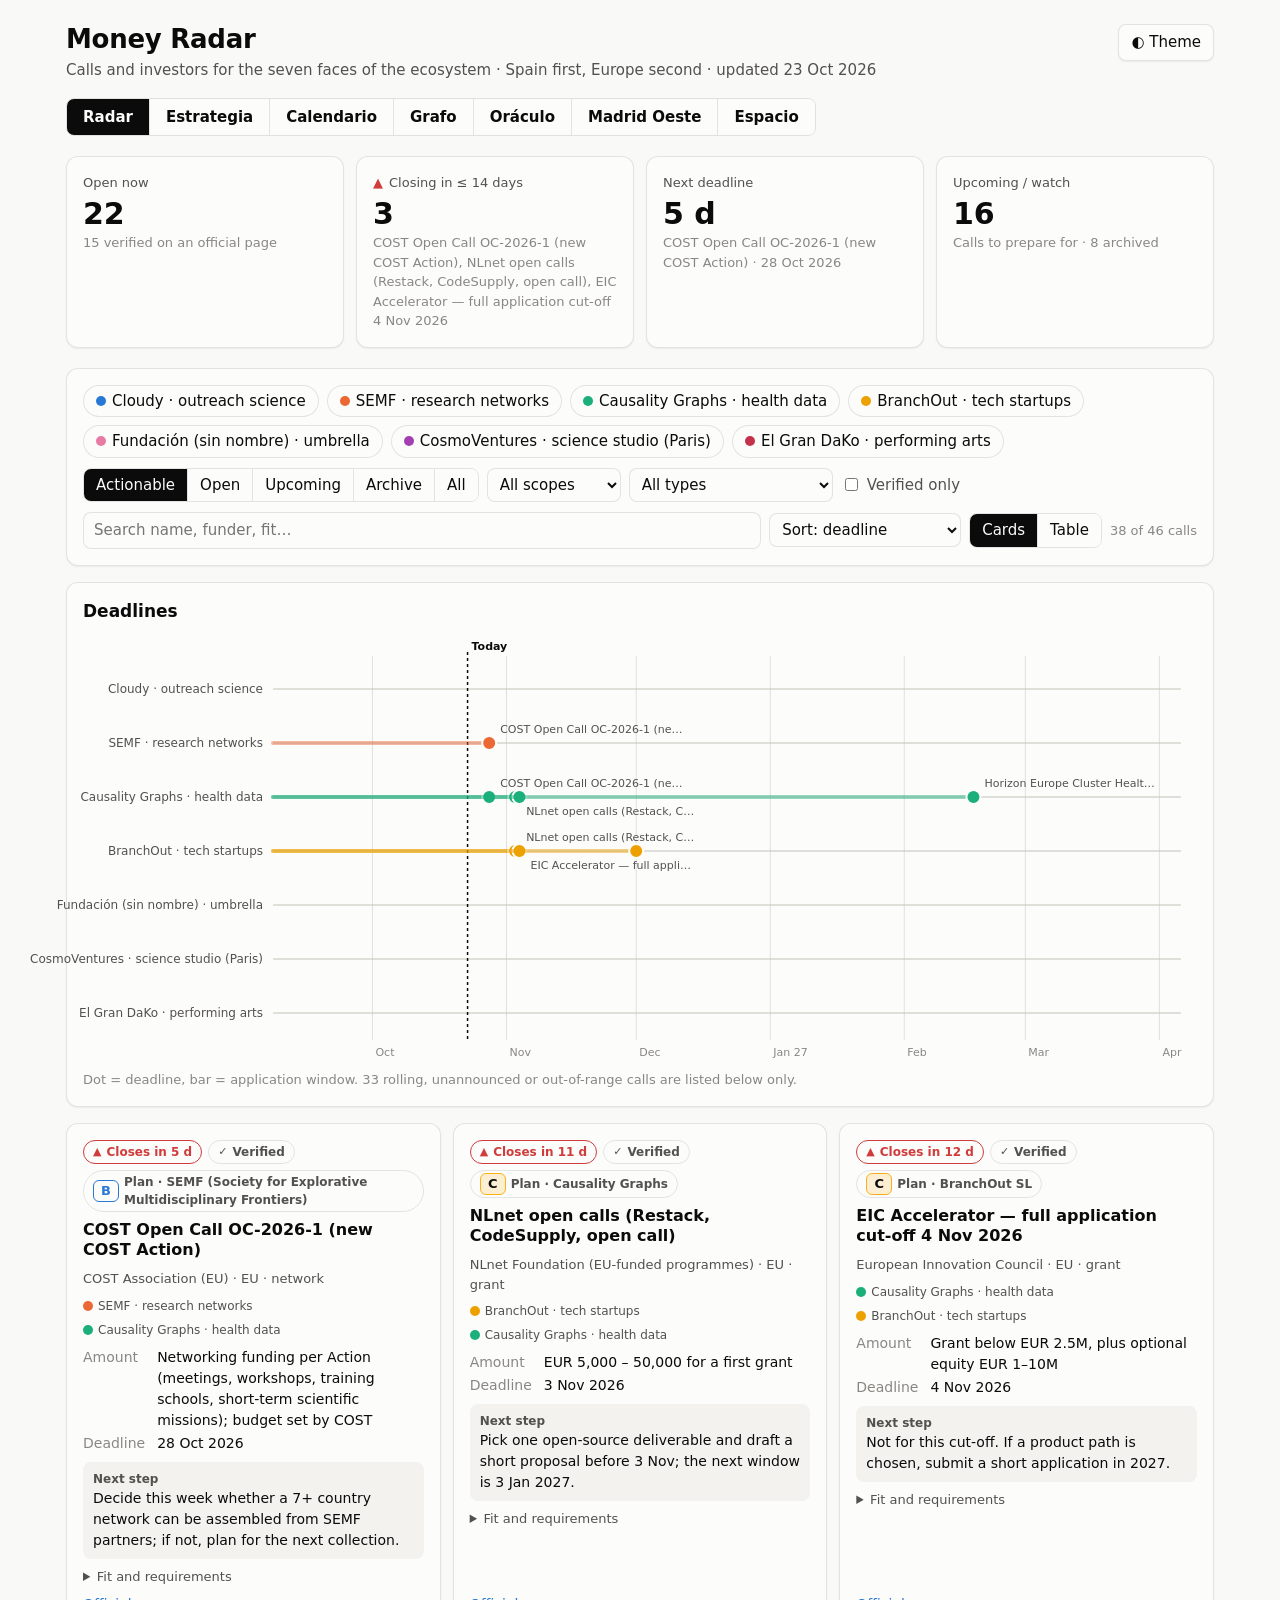
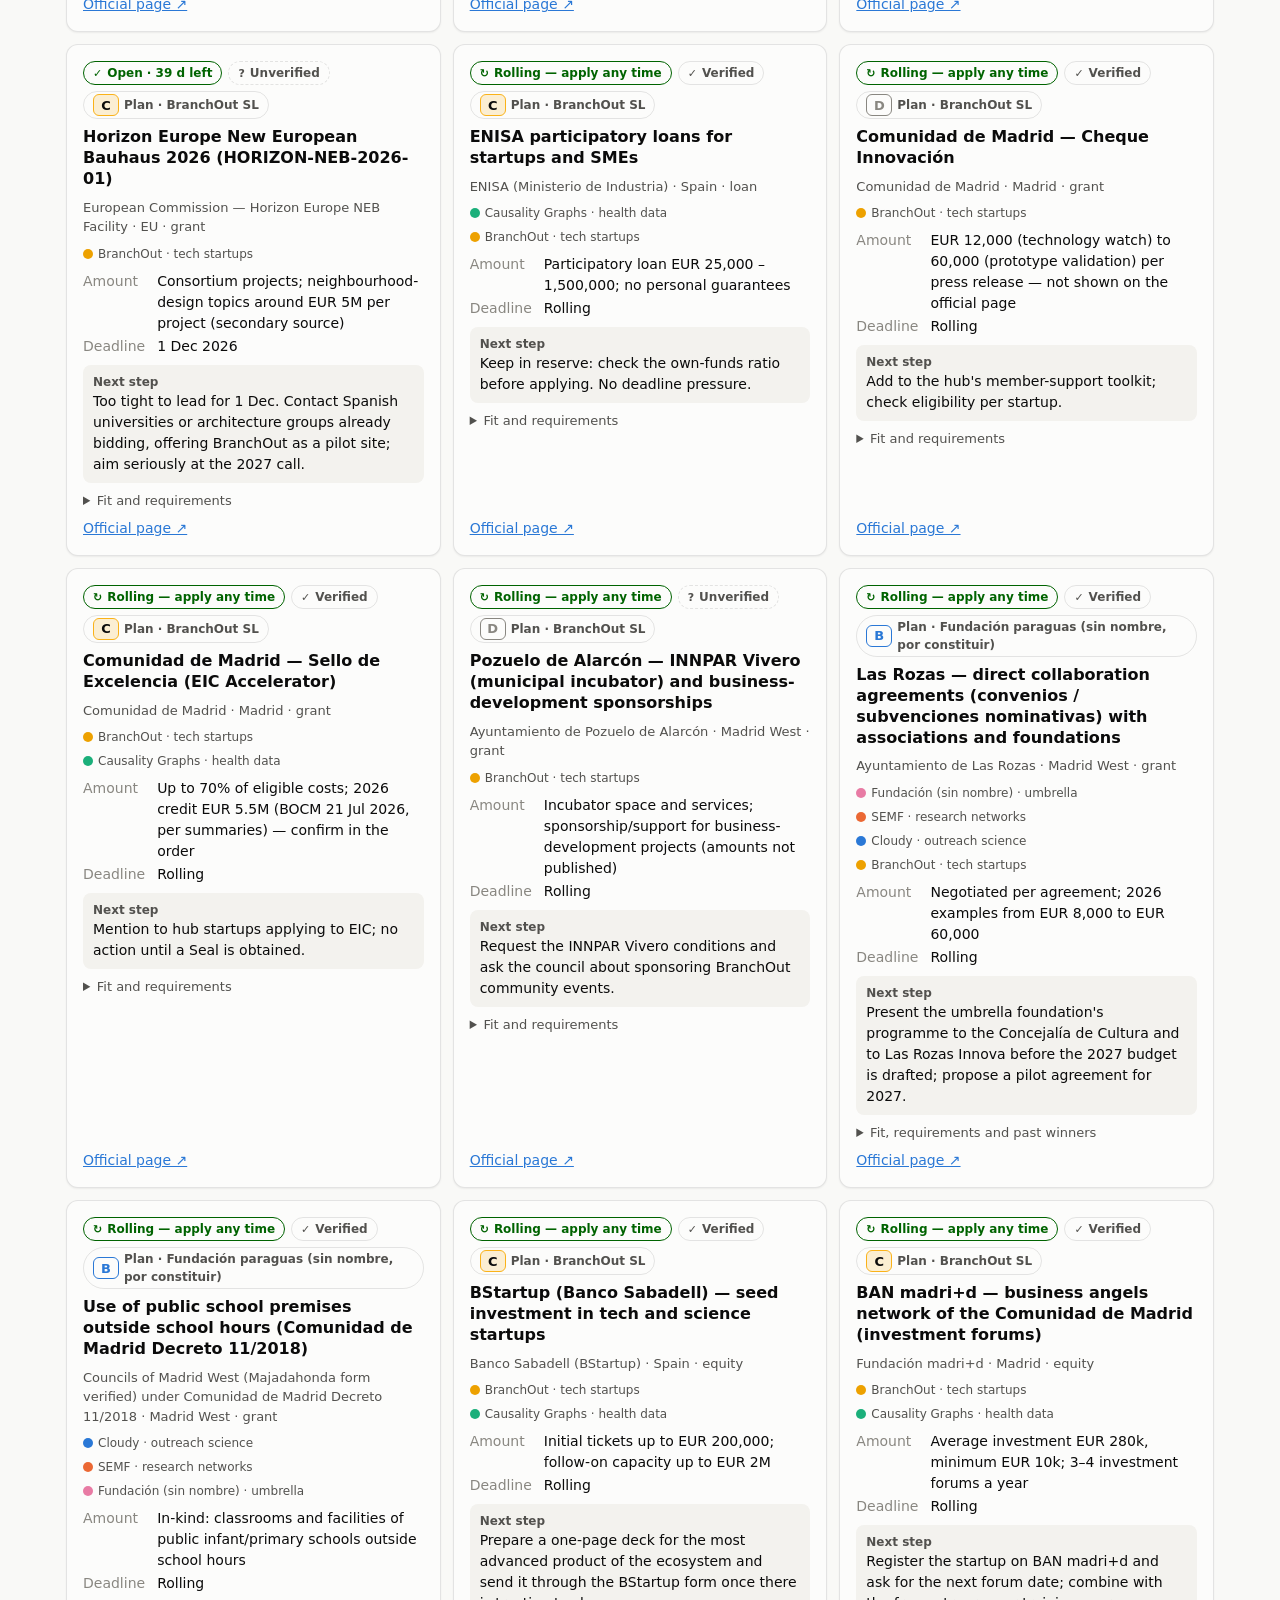
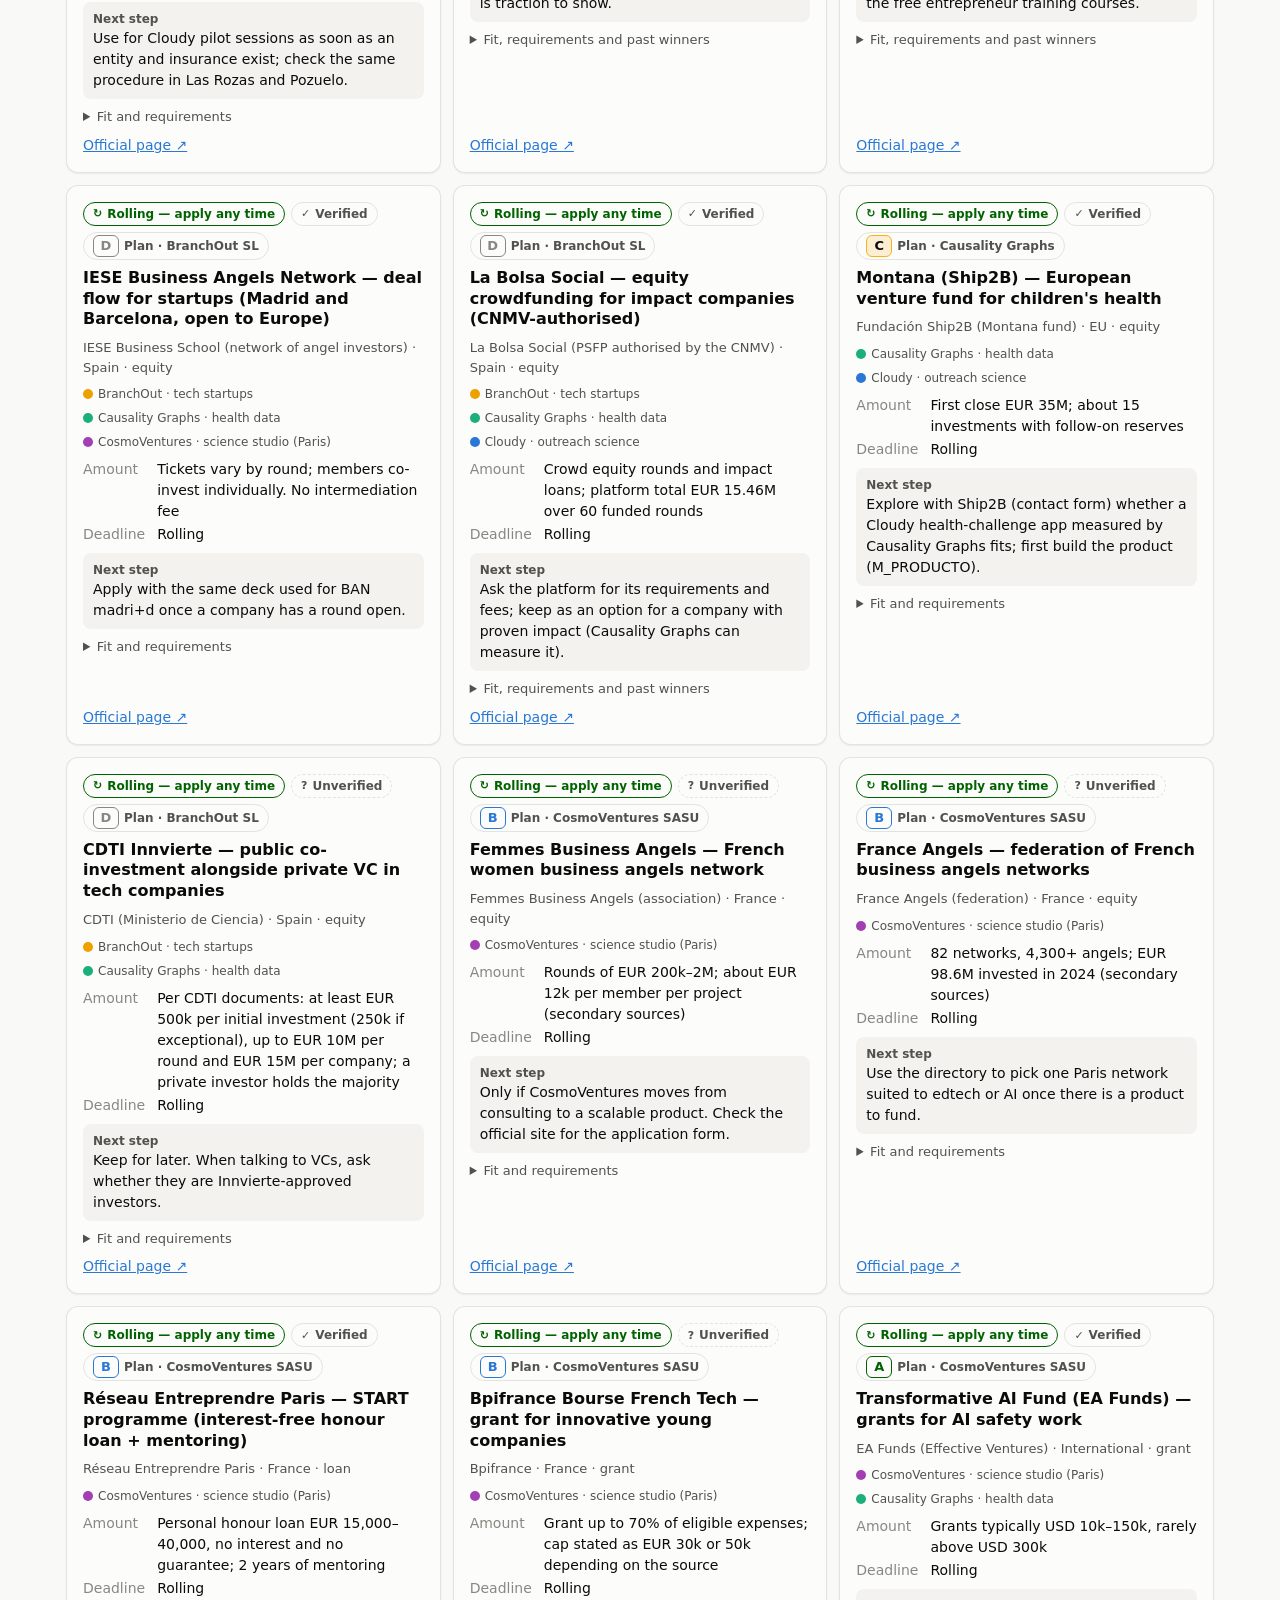
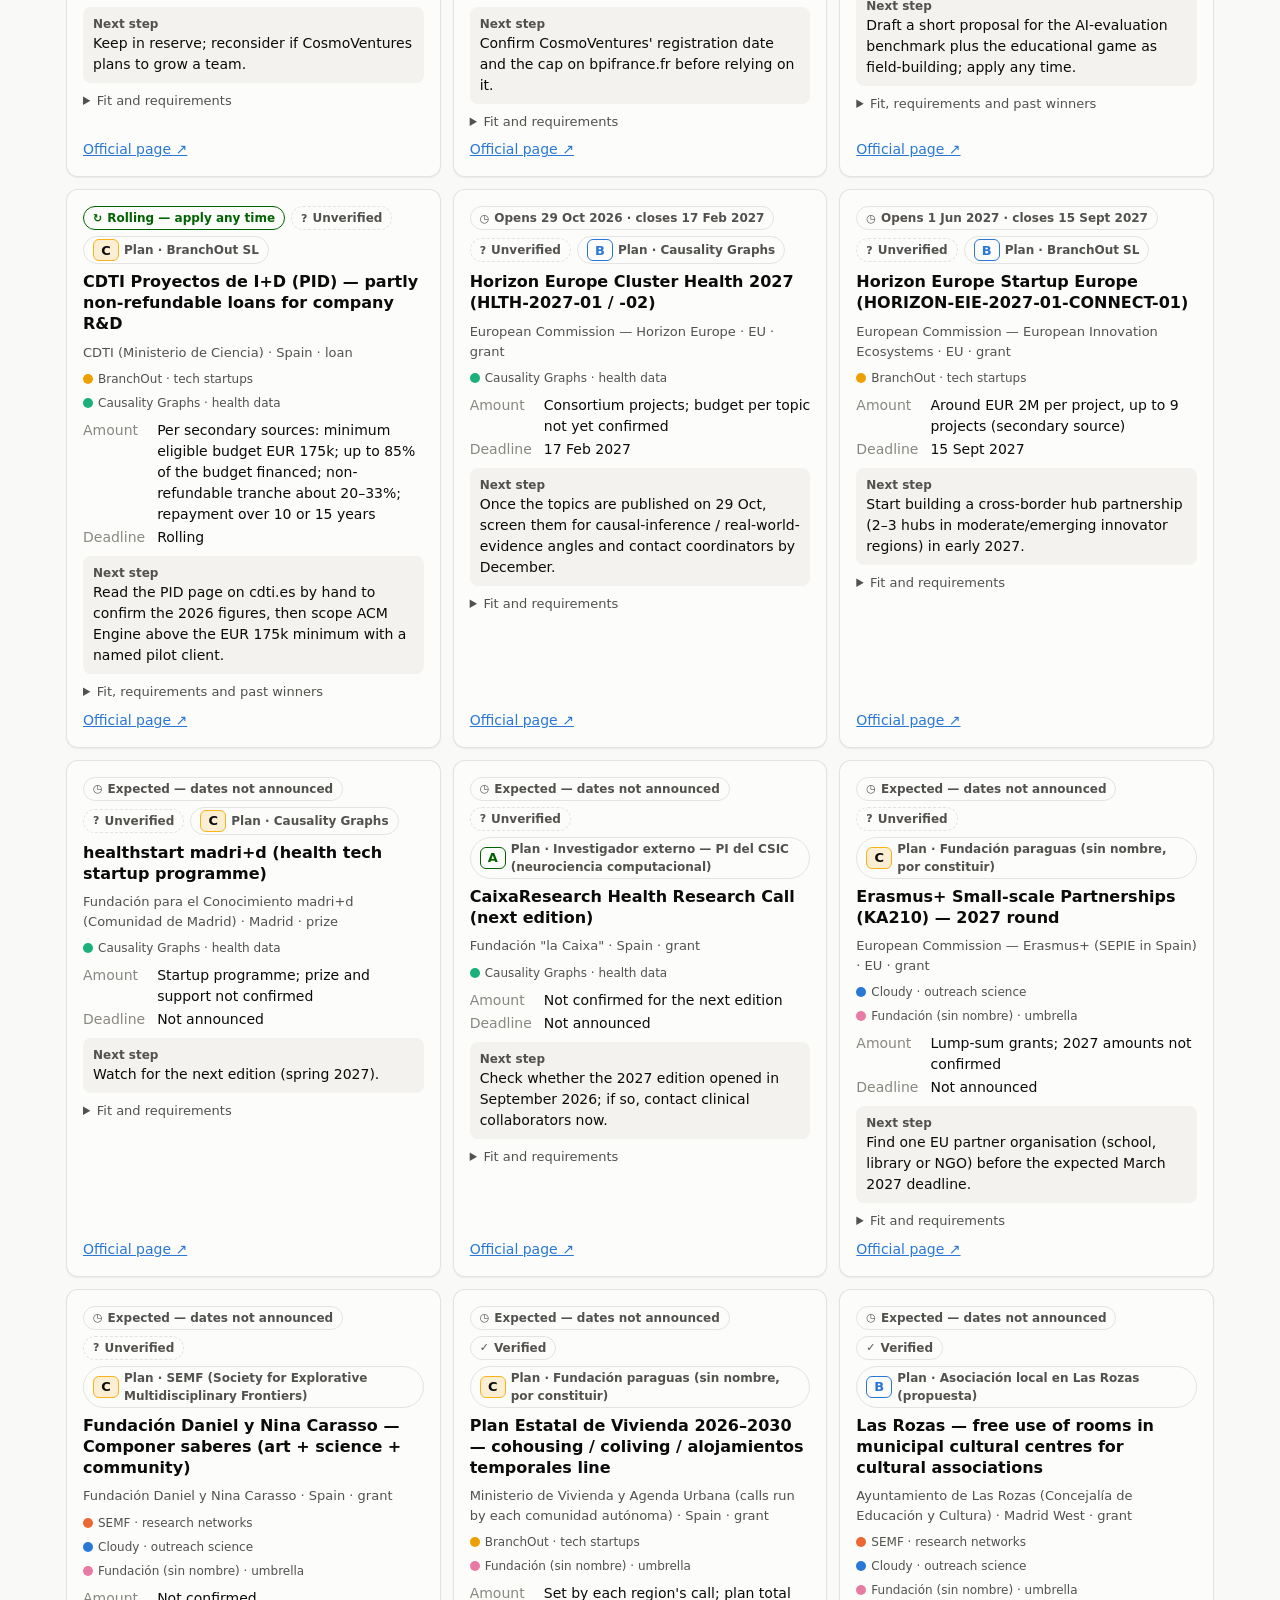
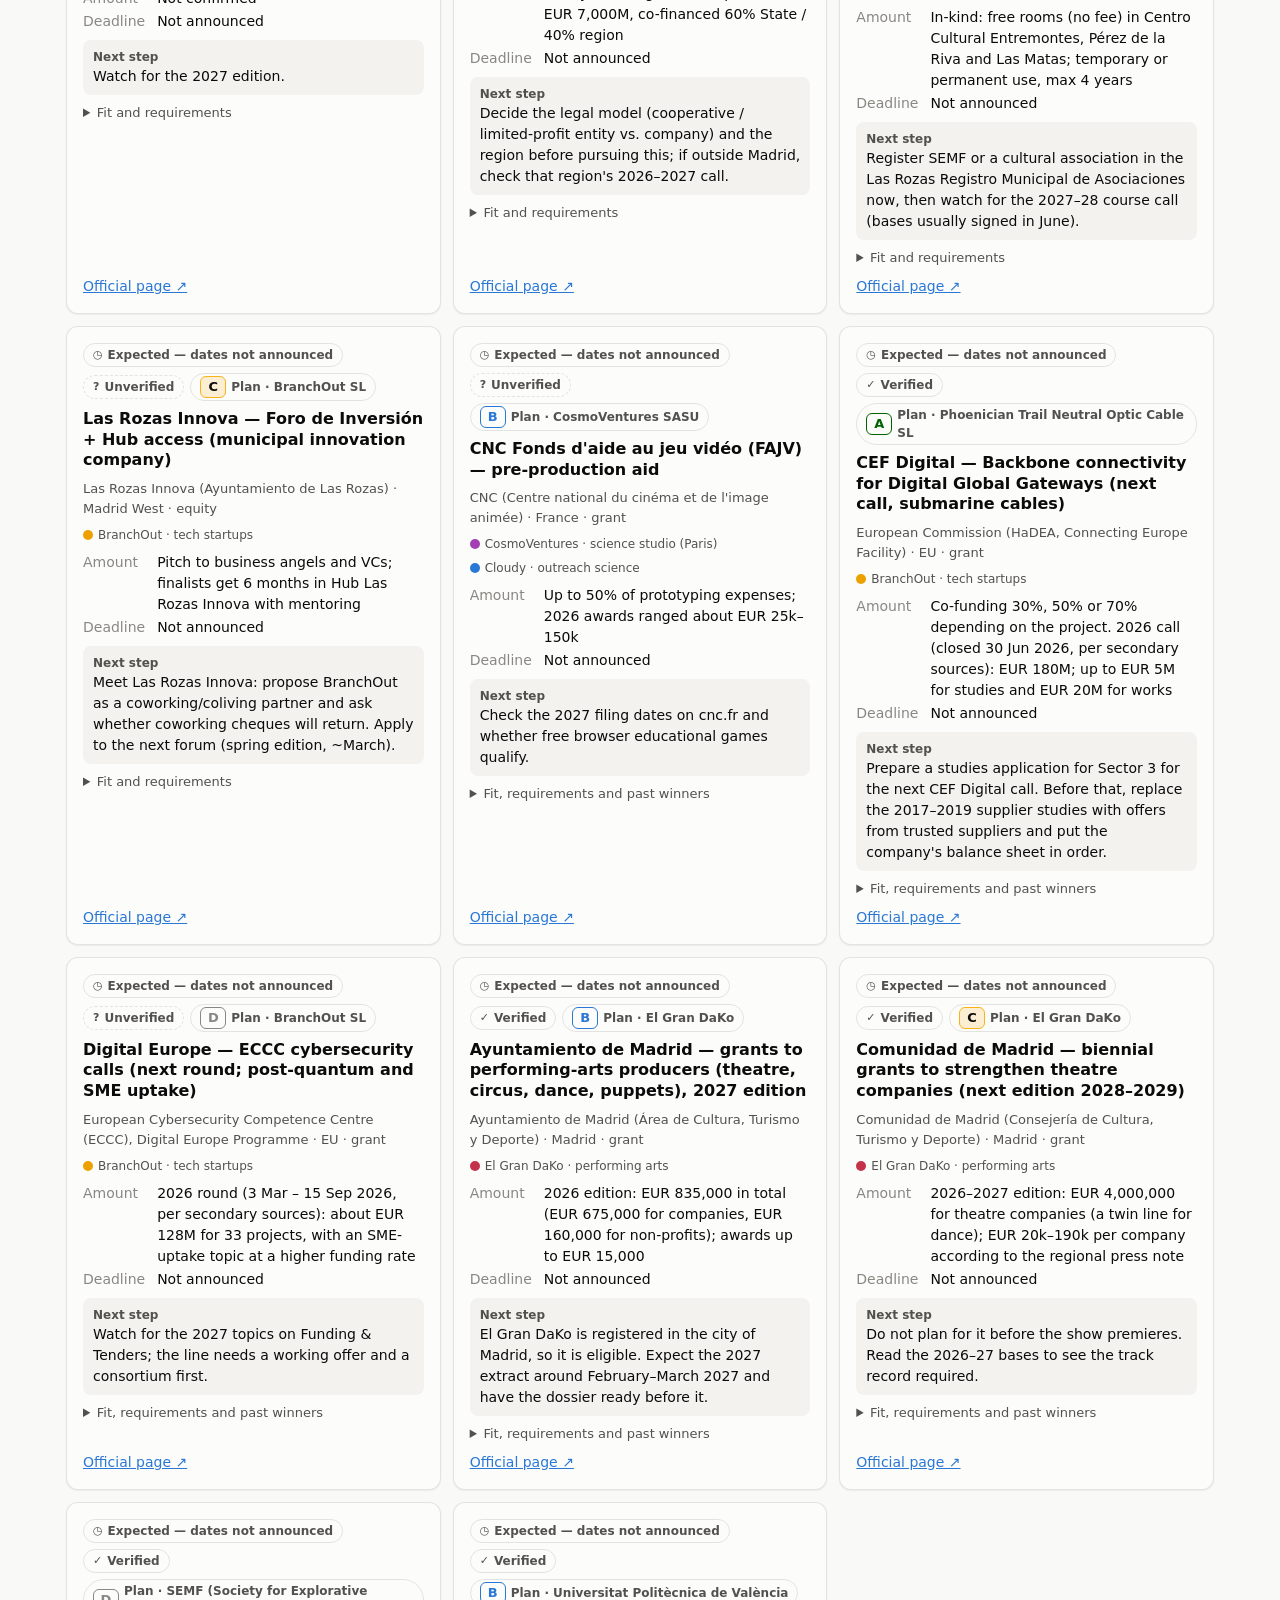
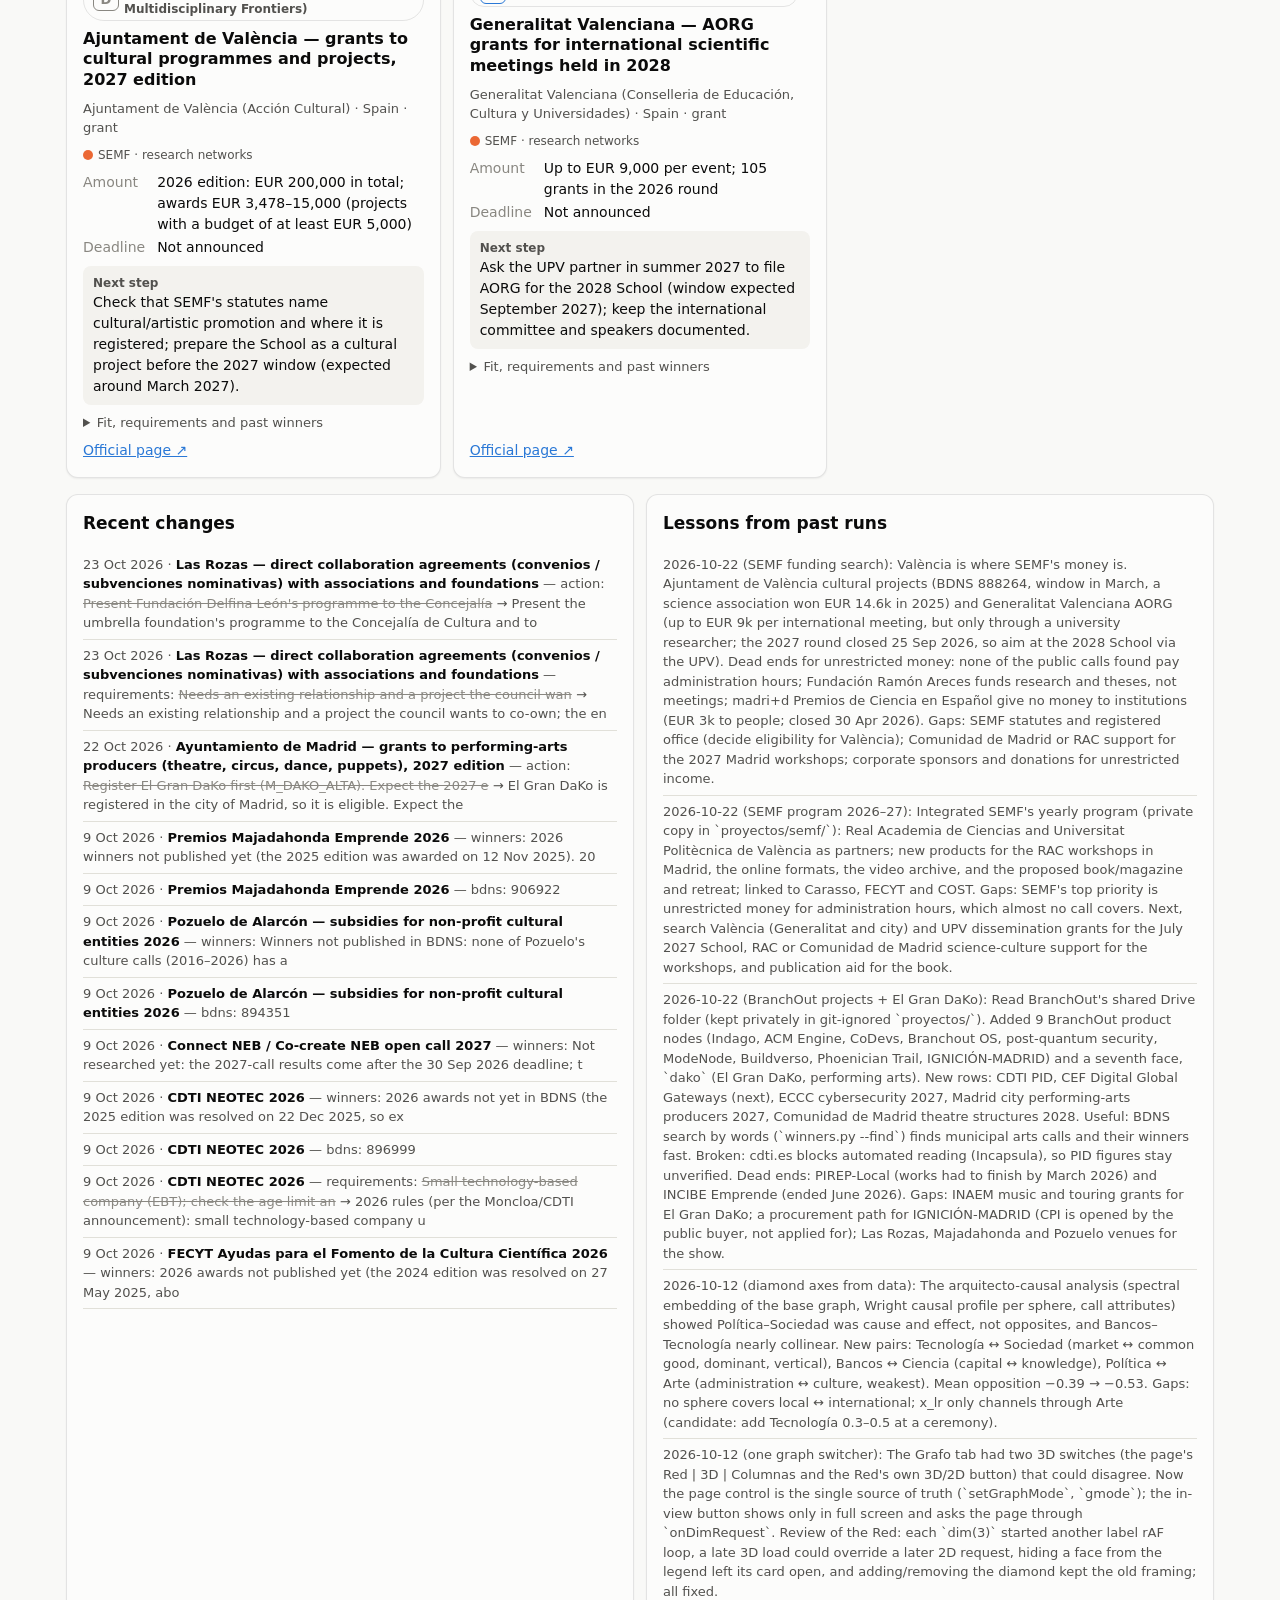
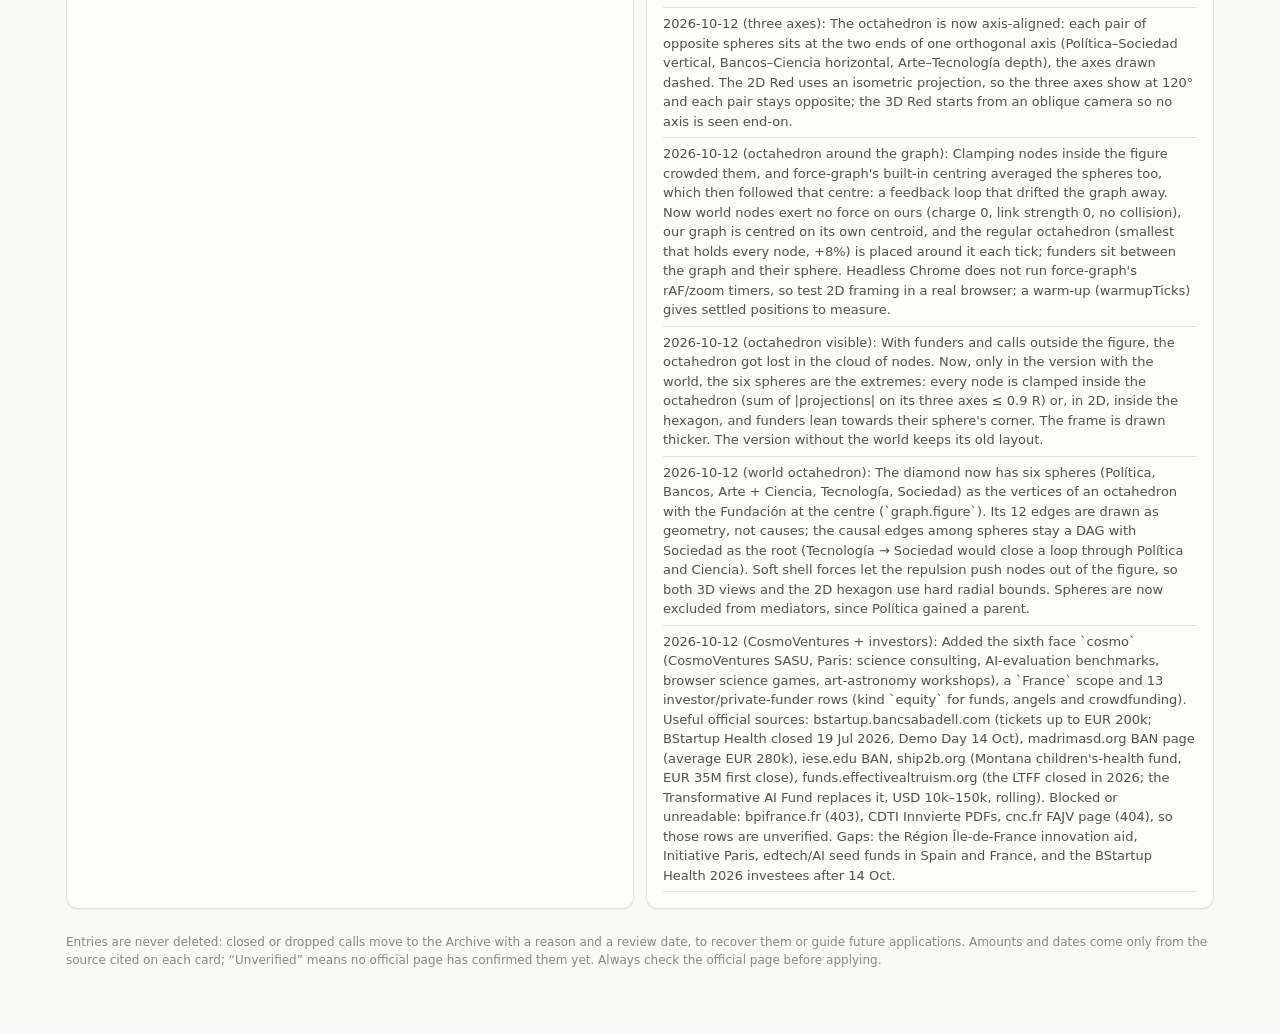
==== commit 31751472: "Foundation without a name; add Fundacion Weber (causal training for clinicians) and the D+D+D associ" ====
--- a/dashboard.html
+++ b/dashboard.html
@@ -4,7 +4,7 @@
 <meta charset="utf-8">
 <meta name="viewport" content="width=device-width, initial-scale=1">
 <title>Money Radar</title>
-<meta name="description" content="Spain/EU funding and investor radar for Cloudy, SEMF, Causality Graphs, BranchOut, Fundación Delfina León, CosmoVentures and El Gran DaKo. Generated 22 Oct 2026.">
+<meta name="description" content="Spain/EU funding and investor radar for Cloudy, SEMF, Causality Graphs, BranchOut, the umbrella foundation, CosmoVentures and El Gran DaKo. Generated 23 Oct 2026.">
 <style>
 :root {
   color-scheme: light;
@@ -384,7 +384,7 @@
   <header class="top">
     <div>
       <h1>Money Radar</h1>
-      <p class="sub">Calls and investors for the seven faces of the Ecosistema Delfina León · Spain first, Europe second · updated 22 Oct 2026</p>
+      <p class="sub">Calls and investors for the seven faces of the ecosystem · Spain first, Europe second · updated 23 Oct 2026</p>
     </div>
     <button class="btn" id="theme" type="button" aria-label="Toggle colour theme">◐ Theme</button>
   </header>
@@ -558,7 +558,7 @@
 <script src="vendor/force-graph.min.js"></script>
 <script src="grafo_red.js"></script>
 <script src="oracle_dock.js"></script>
-<script id="data" type="application/json">{"today": "2026-10-22", "lines": {"cloudy": "Cloudy · outreach science", "semf": "SEMF · research networks", "causality": "Causality Graphs · health data", "branchout": "BranchOut · tech startups", "delfina": "Fundación Delfina León · umbrella", "cosmo": "CosmoVentures · science studio (Paris)", "dako": "El Gran DaKo · performing arts"}, "opportunities": [{"id": "pozuelo-subv-cultura-2026", "name": "Pozuelo de Alarcón — subsidies for non-profit cultural entities 2026", "funder": "Ayuntamiento de Pozuelo de Alarcón", "kind": "grant", "scope": "Madrid West", "lines": "cloudy,semf,delfina", "amount_min": null, "amount_max": null, "amount_text": "EUR 72,500 total budget (competitive); per-entity cap in the full bases", "opens": "2026-03-31", "deadline": "2026-04-14", "deadline_kind": "fixed", "status": "closed", "verification": "verified", "url": "https://www.infosubvenciones.es/bdnstrans/GE/es/convocatoria/894351", "source": "BOCM 30 Mar 2026 (BDNS 894351): 15 calendar days from publication; fundable: exhibitions, concerts, publications, etc.", "fit": "Explicitly funds publications and cultural events — Cloudy's books and SEMF events, if the entity is based in Pozuelo.", "requirements": "Non-profit cultural entity registered in Pozuelo's Registro Municipal de Asociaciones Vecinales, with main activity and registered office in Pozuelo.", "action": "Closed (window was only 15 days). Decide which municipality hosts the registered office; if Pozuelo, register before February 2027 to catch the 2027 call.", "first_seen": "2026-10-09", "last_checked": "2026-10-22", "archived": 1, "archive_reason": "Deadline passed; kept to prepare the next edition", "review_on": "2027-02-01", "bdns": "894351", "winners": "Winners not published in BDNS: none of Pozuelo's culture calls (2016–2026) has awards uploaded (checked 2026-10-09). Look for the Junta de Gobierno Local award decision on the Pozuelo sede / transparency portal. Call history: yearly since 2016, but published at irregular times (2026: 20 Mar; 2025: 10 Jun; 2024: 6 Nov) with only a 15-day window — monitor BDNS for Pozuelo."}, {"id": "cdti-neotec-2026", "name": "CDTI NEOTEC 2026", "funder": "CDTI (Ministerio de Ciencia)", "kind": "grant", "scope": "Spain", "lines": "causality,branchout", "amount_min": null, "amount_max": null, "amount_text": "Total budget EUR 20.38M (EUR 5M reserved for women-led projects); per-project cap not confirmed", "opens": "2026-04-14", "deadline": "2026-05-14", "deadline_kind": "fixed", "status": "closed", "verification": "unverified", "url": "https://www.ciencia.gob.es/Convocatorias/2026/NEOTEC2026.html", "source": "Search snippet from ciencia.gob.es (not fetched): applications 14 Apr – 14 May 2026", "fit": "Technology-based small companies building on research results — Causality Graphs if it develops its own technology.", "requirements": "2026 rules (per the Moncloa/CDTI announcement): small technology-based company under 3 years old, share capital at least EUR 20,000, no distributed profits; grant up to 70% of budget (85% when hiring a PhD), cap EUR 250k (325k with a PhD).", "action": "Closed. Watch for NEOTEC 2027 around April 2027.", "first_seen": "2026-10-08", "last_checked": "2026-10-22", "archived": 1, "archive_reason": "Deadline passed; kept to prepare the next edition", "review_on": "2027-02-08", "bdns": "896999", "winners": "2026 awards not yet in BDNS (the 2025 edition was resolved on 22 Dec 2025, so expect December 2026). NEOTEC 2025 (BDNS 829858): 128 companies, EUR 39.35M, median EUR 325,000 — most winners reached the cap that applies when a PhD holder is hired (cap 250k, 325k with a PhD). Lesson: plan a PhD hire into the project. Galicia (GAIN) runs a 'Recuperación Excelencia NEOTEC' call for companies above the threshold but unfunded; Madrid has no equivalent found. Source: BDNS concessions API; checked 2026-10-09."}, {"id": "lasrozas-cultura-asociaciones-2026", "name": "Las Rozas — subsidies for cultural programmes by local associations 2026", "funder": "Ayuntamiento de Las Rozas", "kind": "grant", "scope": "Madrid West", "lines": "semf,cloudy", "amount_min": null, "amount_max": null, "amount_text": "EUR 20,000 total; in practice about EUR 1,700 per association", "opens": "2026-05-19", "deadline": "2026-06-08", "deadline_kind": "fixed", "status": "closed", "verification": "verified", "url": "https://www.infosubvenciones.es/bdnstrans/GE/es/convocatoria/904440", "source": "BDNS 904440: applications 19 May – 8 Jun 2026; beneficiaries: non-profit legal entities of the municipality", "fit": "Small top-up for SEMF or Cloudy activities once an association is registered in Las Rozas.", "requirements": "Association registered in Las Rozas with its registered office there.", "action": "Closed. Low value; only worth it once a Las Rozas-registered association exists (next call around May 2027).", "first_seen": "2026-10-09", "last_checked": "2026-10-22", "archived": 1, "archive_reason": "Deadline passed; kept to prepare the next edition", "review_on": "2027-03-05", "bdns": "904440", "winners": "2026 (BDNS 904440): 11 awards on 1 Jul 2026, EUR 18,584 total, almost flat EUR 1,618–1,700 each — the budget is split evenly. Winners: local theatre companies, choir, photography, magic and crafts associations, a seniors' association, a brotherhood. Lesson: an even split across local groups — symbolic money, but it signals a relationship with the council's culture department. Source: BDNS concessions API; checked 2026-10-09."}, {"id": "bstartup-health-2026", "name": "BStartup Health 2026 — Banco Sabadell investment in health startups (7th edition)", "funder": "Banco Sabadell (BStartup)", "kind": "equity", "scope": "Spain", "lines": "causality", "amount_min": null, "amount_max": 200000, "amount_text": "Up to EUR 200,000 per startup; at least 3 investments per edition", "opens": "2026-06-15", "deadline": "2026-07-19", "deadline_kind": "fixed", "status": "closed", "verification": "verified", "url": "https://bstartup.bancsabadell.com/en/bstartup-health/", "source": "bstartup.bancsabadell.com/en/bstartup-health (checked 2026-10-12): applications 15 Jun – 19 Jul 2026; 20 semifinalists heard in October; 8 finalists at Demo Day 14 Oct 2026", "fit": "Causality Graphs as an e-Health startup (causal analytics on clinical data), pre-seed/seed. The yearly call is the most direct equity route for the health face.", "requirements": "Spanish company, incorporated or being incorporated, with international vision; medical devices, diagnostics, therapeutics or e-Health; pre-seed to early stage.", "action": "Closed for 2026. Prepare for the 2027 edition (expected June–July): a product, a clinical partner (IDIPHISA) and the CSIC PI as scientific lead.", "first_seen": "2026-10-12", "last_checked": "2026-10-22", "archived": 1, "archive_reason": "Deadline passed; kept to prepare the next edition", "review_on": "2027-04-15", "bdns": null, "winners": "2026 edition not resolved yet: 8 finalists pitch at the Demo Day on 14 Oct 2026, with at least 3 investments of up to EUR 200k. BStartup counts 21+ health investments across editions; the selected companies are not listed on the official page. Lesson: few slots (about 3 a year), so arrive with a validated product and a clinical partner. Source: BStartup Health page; checked 2026-10-12. Look up the 2026 investees after the Demo Day."}, {"id": "fecyt-fcc-2026", "name": "FECYT Ayudas para el Fomento de la Cultura Científica 2026", "funder": "FECYT (Ministerio de Ciencia)", "kind": "grant", "scope": "Spain", "lines": "cloudy,semf,delfina", "amount_min": null, "amount_max": 100000, "amount_text": "Up to EUR 100,000 per application", "opens": "2026-07-01", "deadline": "2026-09-16", "deadline_kind": "fixed", "status": "closed", "verification": "verified", "url": "https://www.boe.es/boe/dias/2026/06/27/pdfs/BOE-B-2026-22034.pdf", "source": "BOE-B-2026-22034 (27 Jun 2026): applications 1 Jul – 16 Sep 2026 13:00", "fit": "The most natural fit for Cloudy (science communication for families, citizen science) and for SEMF outreach (art–science–technology category).", "requirements": "Eligible entity with legal personality (check the bases for non-profit associations). Activities run between Jul 2027 and Jun 2029.", "action": "Closed for 2026. Prepare the 2027 application from April 2027; the call usually opens around July.", "first_seen": "2026-10-08", "last_checked": "2026-10-22", "archived": 1, "archive_reason": "Deadline passed; kept to prepare the next edition", "review_on": "2027-04-01", "bdns": null, "winners": "2026 awards not published yet (the 2024 edition was resolved on 27 May 2025, about 8 months after its deadline). FECYT 2024 (BDNS 776848): 193 awards, EUR 4.5M total, median EUR 20,500 (range 715–82,200). Winners by type: universities 100, CSIC 27, foundations 25 (median EUR 20,000), associations 5 (median EUR 12,000). Comparable small winners: Asociación Valentia Scientia 27,000; Fundación Albireo Cultura Científica 25,000; Asociación Asíntota 12,000 + 10,000; Fundación madri+d 35,000. Lesson: the 100k ceiling is rare — a realistic request for an association or foundation is EUR 15–25k. Source: BDNS concessions API + FECYT definitive resolution 2024; checked 2026-10-09."}, {"id": "majadahonda-emprende-2026", "name": "Premios Majadahonda Emprende 2026", "funder": "Ayuntamiento de Majadahonda (Desarrollo, Empleo y Comercio)", "kind": "prize", "scope": "Madrid West", "lines": "branchout", "amount_min": 700, "amount_max": 2800, "amount_text": "EUR 12,000 total; Best StartUp EUR 2,500 / 1,500; Best Consolidated Company up to EUR 2,800", "opens": "2026-05-30", "deadline": "2026-09-21", "deadline_kind": "fixed", "status": "closed", "verification": "verified", "url": "https://www.infosubvenciones.es/bdnstrans/GE/es/convocatoria/906922", "source": "BOCM 29 May 2026 (BDNS 906922): applications until 21 Sep 2026", "fit": "Small, but local visibility for BranchOut startups based in Majadahonda.", "requirements": "Entrepreneurs and companies of Majadahonda, up to date with AEAT, Social Security and the council.", "action": "Closed. Enter BranchOut (or a resident startup) in the 2027 edition if the hub is in Majadahonda.", "first_seen": "2026-10-09", "last_checked": "2026-10-22", "archived": 1, "archive_reason": "Deadline passed; kept to prepare the next edition", "review_on": "2027-06-18", "bdns": "906922", "winners": "2026 winners not published yet (the 2025 edition was awarded on 12 Nov 2025). 2025 edition (BDNS 848973): 7 prizes, EUR 12,000. Company winners: The Natural Healthy and Honest Food Company SL 2,800; Gambooza Market SL 2,500; Majadahonda Te Va SL 2,000; Vulnscan Tech SL 1,500; Ramos y Werner SL 1,500; plus 2 individuals (700, 1,000; names masked in BDNS). Lesson: open to any local business; only one clearly tech winner. Source: BDNS concessions API; checked 2026-10-09."}, {"id": "neb-connect-cocreate-2027", "name": "Connect NEB / Co-create NEB open call 2027", "funder": "EU — New European Bauhaus (with EIT Community)", "kind": "grant", "scope": "EU", "lines": "branchout", "amount_min": null, "amount_max": null, "amount_text": "Not stated on the official page", "opens": "2026-07-22", "deadline": "2026-09-30", "deadline_kind": "fixed", "status": "closed", "verification": "verified", "url": "https://new-european-bauhaus.europa.eu/calls-proposals/co-create-neb_en", "source": "new-european-bauhaus.europa.eu: deadline 30 Sep 2026 17:00 CEST; status closed", "fit": "Community-rooted organisations and local partnerships with municipalities improving neighbourhoods and shared spaces — the community side of a coworking/coliving hub.", "requirements": "Co-create NEB needs a local partnership including the municipality.", "action": "Closed. Watch for the next edition (published around July) and line up a municipal partner in advance.", "first_seen": "2026-10-09", "last_checked": "2026-10-22", "archived": 1, "archive_reason": "Deadline passed; kept to prepare the next edition", "review_on": "2027-06-27", "bdns": null, "winners": "Not researched yet: the 2027-call results come after the 30 Sep 2026 deadline; the previous edition's winners list still needs to be looked up on new-european-bauhaus.europa.eu. Pending for the next run."}, {"id": "cost-oc-2026-1", "name": "COST Open Call OC-2026-1 (new COST Action)", "funder": "COST Association (EU)", "kind": "network", "scope": "EU", "lines": "semf,causality", "amount_min": null, "amount_max": null, "amount_text": "Networking funding per Action (meetings, workshops, training schools, short-term scientific missions); budget set by COST", "opens": "2026-07-31", "deadline": "2026-10-28", "deadline_kind": "fixed", "status": "open", "verification": "verified", "url": "https://www.cost.eu/funding/how-to-get-funding/open-call-a-simple-one-step-application-process/", "source": "cost.eu Open Call page + OC-2026-1 announcement PDF (31 Mar 2026): collection 28 Oct 2026 12:00 CET", "fit": "SEMF already runs exactly what a COST Action pays for: themed conferences, the interdisciplinary summer school and workshops. A causal-inference-in-health network is a second angle.", "requirements": "Network of proposers from at least 7 COST countries, at least 50% from Inclusiveness Target Countries, at least 40% young researchers. One-step proposal on e-COST. Results expected May 2027.", "action": "Decide this week whether a 7+ country network can be assembled from SEMF partners; if not, plan for the next collection.", "first_seen": "2026-10-08", "last_checked": "2026-10-22", "archived": 0, "archive_reason": null, "review_on": null, "bdns": null, "winners": null}, {"id": "nlnet-2026-11", "name": "NLnet open calls (Restack, CodeSupply, open call)", "funder": "NLnet Foundation (EU-funded programmes)", "kind": "grant", "scope": "EU", "lines": "branchout,causality", "amount_min": 5000, "amount_max": 50000, "amount_text": "EUR 5,000 – 50,000 for a first grant", "opens": "2026-09-03", "deadline": "2026-11-03", "deadline_kind": "fixed", "status": "open", "verification": "verified", "url": "https://nlnet.nl/propose/", "source": "nlnet.nl/propose + news 2026-08-03: deadline 3 Nov 2026 12:00 CET, then the 3rd of every odd month", "fit": "Fits any open-source tooling: e.g. an open causal-discovery / DAG library from Causality Graphs, or open infrastructure behind Cloudy's digital content.", "requirements": "Open licences and standards; strong European dimension. NLnet states it does not want AI-generated proposals — write it by hand.", "action": "Pick one open-source deliverable and draft a short proposal before 3 Nov; the next window is 3 Jan 2027.", "first_seen": "2026-10-08", "last_checked": "2026-10-22", "archived": 0, "archive_reason": null, "review_on": null, "bdns": null, "winners": null}, {"id": "eic-accelerator-2026-11", "name": "EIC Accelerator — full application cut-off 4 Nov 2026", "funder": "European Innovation Council", "kind": "grant", "scope": "EU", "lines": "causality,branchout", "amount_min": null, "amount_max": 2500000, "amount_text": "Grant below EUR 2.5M, plus optional equity EUR 1–10M", "opens": null, "deadline": "2026-11-04", "deadline_kind": "fixed", "status": "open", "verification": "verified", "url": "https://eic.ec.europa.eu/eic-funding-opportunities/eic-accelerator_en", "source": "eic.ec.europa.eu: 2026 cut-offs 7 Jan, 4 Mar, 6 May, 8 Jul, 2 Sep, 4 Nov (17:00 Brussels); short proposals continuous, batched first Tuesday of each month", "fit": "Only realistic for Causality Graphs if it becomes a product company (e.g. a causal-evidence platform for clinical/pharma teams). Too early for a consultancy.", "requirements": "Single start-up/SME or small mid-cap (or a person intending to found one). A passed short application is needed before the full one.", "action": "Not for this cut-off. If a product path is chosen, submit a short application in 2027.", "first_seen": "2026-10-08", "last_checked": "2026-10-22", "archived": 0, "archive_reason": null, "review_on": null, "bdns": null, "winners": null}, {"id": "horizon-neb-2026", "name": "Horizon Europe New European Bauhaus 2026 (HORIZON-NEB-2026-01)", "funder": "European Commission — Horizon Europe NEB Facility", "kind": "grant", "scope": "EU", "lines": "branchout", "amount_min": null, "amount_max": null, "amount_text": "Consortium projects; neighbourhood-design topics around EUR 5M per project (secondary source)", "opens": "2026-05-05", "deadline": "2026-12-01", "deadline_kind": "fixed", "status": "open", "verification": "unverified", "url": "https://new-european-bauhaus.europa.eu/", "source": "UKRI/IUK and Zabala summaries of the NEB work programme: opens 5 May 2026, deadline 1 Dec 2026 17:00; topics include spatial design of neighbourhoods and inhabitants' health and well-being", "fit": "BranchOut's coworking + coliving building could be a pilot or demonstration site in a consortium on shared, sustainable neighbourhood living. The 2027 call (deadline 1 Dec 2027) adds an intergenerational-neighbourhoods topic.", "requirements": "Multi-country research and innovation consortium; BranchOut would join as an SME or pilot-site partner, not lead.", "action": "Too tight to lead for 1 Dec. Contact Spanish universities or architecture groups already bidding, offering BranchOut as a pilot site; aim seriously at the 2027 call.", "first_seen": "2026-10-09", "last_checked": "2026-10-22", "archived": 0, "archive_reason": null, "review_on": null, "bdns": null, "winners": null}, {"id": "horizon-hlth-2027-01-02", "name": "Horizon Europe Cluster Health 2027 (HLTH-2027-01 / -02)", "funder": "European Commission — Horizon Europe", "kind": "grant", "scope": "EU", "lines": "causality", "amount_min": null, "amount_max": null, "amount_text": "Consortium projects; budget per topic not yet confirmed", "opens": "2026-10-29", "deadline": "2027-02-17", "deadline_kind": "fixed", "status": "upcoming", "verification": "unverified", "url": "https://ec.europa.eu/info/funding-tenders/opportunities/portal/screen/opportunities/calls-for-proposals", "source": "Euresearch e-alert citing draft Work Programme v3 (24 Jun 2026): opens 29 Oct 2026, single-stage and stage 1 deadline 17 Feb 2027 (moved earlier from April)", "fit": "Causality Graphs as the causal-analytics / methods partner (SME) in a clinical or health-data consortium.", "requirements": "Multi-country consortium; SMEs join as partners. Topics to be confirmed when the call opens on the Funding & Tenders portal.", "action": "Once the topics are published on 29 Oct, screen them for causal-inference / real-world-evidence angles and contact coordinators by December.", "first_seen": "2026-10-08", "last_checked": "2026-10-22", "archived": 0, "archive_reason": null, "review_on": null, "bdns": null, "winners": null}, {"id": "startup-europe-2027", "name": "Horizon Europe Startup Europe (HORIZON-EIE-2027-01-CONNECT-01)", "funder": "European Commission — European Innovation Ecosystems", "kind": "grant", "scope": "EU", "lines": "branchout", "amount_min": null, "amount_max": null, "amount_text": "Around EUR 2M per project, up to 9 projects (secondary source)", "opens": "2027-06-01", "deadline": "2027-09-15", "deadline_kind": "fixed", "status": "upcoming", "verification": "unverified", "url": "https://ec.europa.eu/info/funding-tenders/opportunities/portal/screen/opportunities/calls-for-proposals", "source": "Western Balkans Info Hub / grant aggregators citing the EIE 2026–2027 work programme: call 1 Jun – 15 Sep 2027", "fit": "Funds ecosystem builders that connect startup communities across Europe — the closest EU match for a startup hub itself.", "requirements": "Consortium; at least 50% of beneficiaries established in 'moderate' or 'emerging' innovator countries or regions (check how Spain/Madrid are classified).", "action": "Start building a cross-border hub partnership (2–3 hubs in moderate/emerging innovator regions) in early 2027.", "first_seen": "2026-10-09", "last_checked": "2026-10-22", "archived": 0, "archive_reason": null, "review_on": null, "bdns": null, "winners": null}, {"id": "enisa-prestamo-participativo", "name": "ENISA participatory loans for startups and SMEs", "funder": "ENISA (Ministerio de Industria)", "kind": "loan", "scope": "Spain", "lines": "causality,branchout", "amount_min": 25000, "amount_max": 1500000, "amount_text": "Participatory loan EUR 25,000 – 1,500,000; no personal guarantees", "opens": null, "deadline": null, "deadline_kind": "rolling", "status": "rolling", "verification": "verified", "url": "https://www.enisa.es/servicios/financiacion/startups-y-pymes/", "source": "enisa.es startups-y-pymes page: EUR 25k–1.5M; own funds must at least equal the loan; amounts reviewed yearly", "fit": "Working capital for Causality Graphs (or a BranchOut startup) once it is an SL with matching own funds.", "requirements": "Spanish SME with its own legal personality; own funds at least equal to the loan amount; innovative business model.", "action": "Keep in reserve: check the own-funds ratio before applying. No deadline pressure.", "first_seen": "2026-10-08", "last_checked": "2026-10-22", "archived": 0, "archive_reason": null, "review_on": null, "bdns": null, "winners": null}, {"id": "healthstart-madrimasd", "name": "healthstart madri+d (health tech startup programme)", "funder": "Fundación para el Conocimiento madri+d (Comunidad de Madrid)", "kind": "prize", "scope": "Madrid", "lines": "causality", "amount_min": null, "amount_max": null, "amount_text": "Startup programme; prize and support not confirmed", "opens": null, "deadline": null, "deadline_kind": "expected", "status": "upcoming", "verification": "unverified", "url": "https://www.madrimasd.org/", "source": "Press coverage (emprendedores.es): 2026 edition registration closed 25 May", "fit": "Madrid-based health technology startups — directly matches Causality Graphs.", "requirements": "To be confirmed from the next edition's bases.", "action": "Watch for the next edition (spring 2027).", "first_seen": "2026-10-08", "last_checked": "2026-10-22", "archived": 0, "archive_reason": null, "review_on": null, "bdns": null, "winners": null}, {"id": "caixaresearch-health-next", "name": "CaixaResearch Health Research Call (next edition)", "funder": "Fundación \"la Caixa\"", "kind": "grant", "scope": "Spain", "lines": "causality", "amount_min": null, "amount_max": null, "amount_text": "Not confirmed for the next edition", "opens": null, "deadline": null, "deadline_kind": "expected", "status": "upcoming", "verification": "unverified", "url": "https://caixaresearch.org/en/caixaresearch-health-call", "source": "Previous edition opened 18 Sep 2025 and closed 19 Nov 2025 (university research offices); official page returned 403 to the fetcher", "fit": "Translational and clinical research with social impact; Causality Graphs would join as the methods partner of an eligible research centre or hospital.", "requirements": "Applicants are research institutions in Spain/Portugal; a company cannot lead.", "action": "Check whether the 2027 edition opened in September 2026; if so, contact clinical collaborators now.", "first_seen": "2026-10-08", "last_checked": "2026-10-22", "archived": 0, "archive_reason": null, "review_on": null, "bdns": null, "winners": null}, {"id": "erasmus-ka210-2027", "name": "Erasmus+ Small-scale Partnerships (KA210) — 2027 round", "funder": "European Commission — Erasmus+ (SEPIE in Spain)", "kind": "grant", "scope": "EU", "lines": "cloudy,delfina", "amount_min": null, "amount_max": null, "amount_text": "Lump-sum grants; 2027 amounts not confirmed", "opens": null, "deadline": null, "deadline_kind": "expected", "status": "upcoming", "verification": "unverified", "url": "https://erasmus-plus.ec.europa.eu/", "source": "2026 rounds closed 5 Mar and 1 Oct 2026 (national agency pages); 2027 dates to be published in the Programme Guide", "fit": "Bilingual family-reading and health-education materials (Cloudy) with a partner organisation in another EU country — designed for small and first-time organisations.", "requirements": "A registered organisation (OID) and at least one partner from another programme country.", "action": "Find one EU partner organisation (school, library or NGO) before the expected March 2027 deadline.", "first_seen": "2026-10-08", "last_checked": "2026-10-22", "archived": 0, "archive_reason": null, "review_on": null, "bdns": null, "winners": null}, {"id": "carasso-componer-saberes", "name": "Fundación Daniel y Nina Carasso — Componer saberes (art + science + community)", "funder": "Fundación Daniel y Nina Carasso", "kind": "grant", "scope": "Spain", "lines": "semf,cloudy,delfina", "amount_min": null, "amount_max": null, "amount_text": "Not confirmed", "opens": null, "deadline": null, "deadline_kind": "expected", "status": "upcoming", "verification": "unverified", "url": "https://www.fundacioncarasso.org/", "source": "Biennial call; the last edition closed 27 Apr 2025 (university summaries); next edition not announced", "fit": "Projects linking art, science and community — matches SEMF's art–science confluence and Cloudy's family audience.", "requirements": "To be confirmed from the next edition's bases.", "action": "Watch for the 2027 edition.", "first_seen": "2026-10-08", "last_checked": "2026-10-22", "archived": 0, "archive_reason": null, "review_on": null, "bdns": null, "winners": null}, {"id": "plan-vivienda-2026-coliving", "name": "Plan Estatal de Vivienda 2026–2030 — cohousing / coliving / alojamientos temporales line", "funder": "Ministerio de Vivienda y Agenda Urbana (calls run by each comunidad autónoma)", "kind": "grant", "scope": "Spain", "lines": "branchout,delfina", "amount_min": null, "amount_max": null, "amount_text": "Set by each region's call; plan total EUR 7,000M, co-financed 60% State / 40% region", "opens": null, "deadline": null, "deadline_kind": "expected", "status": "upcoming", "verification": "verified", "url": "https://www.boe.es/eli/es/rd/2026/04/22/326", "source": "Real Decreto 326/2026 (BOE 23 Apr 2026), art. 3.1: line for cooperative housing in cesión de uso and residential solutions built around shared living; regional calls via bilateral agreements", "fit": "The only national line that explicitly funds coliving. It suits the residential half of BranchOut, not the coworking half.", "requirements": "Beneficiaries include cooperatives and non-profit or limited-profit entities. Homes must be rented for at least 20 years under permanent protection, with capped rents from year one, so this is incompatible with a market-rate coliving. Press reports say the Comunidad de Madrid will not sign up to the plan, so a Madrid site may have no regional call.", "action": "Decide the legal model (cooperative / limited-profit entity vs. company) and the region before pursuing this; if outside Madrid, check that region's 2026–2027 call.", "first_seen": "2026-10-09", "last_checked": "2026-10-22", "archived": 0, "archive_reason": null, "review_on": null, "bdns": null, "winners": null}, {"id": "madrid-cheque-innovacion", "name": "Comunidad de Madrid — Cheque Innovación", "funder": "Comunidad de Madrid", "kind": "grant", "scope": "Madrid", "lines": "branchout", "amount_min": null, "amount_max": null, "amount_text": "EUR 12,000 (technology watch) to 60,000 (prototype validation) per press release — not shown on the official page", "opens": null, "deadline": null, "deadline_kind": "rolling", "status": "rolling", "verification": "verified", "url": "https://www.comunidad.madrid/inversion/innova", "source": "comunidad.madrid/inversion/innova: 'Convocatoria siempre abierta', direct award throughout 2026", "fit": "Small innovation projects for SMEs resident in the hub — useful as a service BranchOut points its startups to, rather than funding for the space.", "requirements": "Madrid SMEs; aimed at traditional-sector SMEs becoming innovative (tech startups may not fit).", "action": "Add to the hub's member-support toolkit; check eligibility per startup.", "first_seen": "2026-10-09", "last_checked": "2026-10-22", "archived": 0, "archive_reason": null, "review_on": null, "bdns": null, "winners": null}, {"id": "madrid-sello-excelencia", "name": "Comunidad de Madrid — Sello de Excelencia (EIC Accelerator)", "funder": "Comunidad de Madrid", "kind": "grant", "scope": "Madrid", "lines": "branchout,causality", "amount_min": null, "amount_max": null, "amount_text": "Up to 70% of eligible costs; 2026 credit EUR 5.5M (BOCM 21 Jul 2026, per summaries) — confirm in the order", "opens": null, "deadline": null, "deadline_kind": "rolling", "status": "rolling", "verification": "verified", "url": "https://www.comunidad.madrid/innova/sello-excelencia", "source": "comunidad.madrid: 'Convocatoria siempre abierta'; 2026 credit by ORDEN 2820/2026 of 10 Jul (BOCM 21 Jul 2026)", "fit": "Pays Madrid companies whose EIC Accelerator proposal got the Seal of Excellence but no EU money — a safety net for any hub startup (or Causality Graphs) applying to EIC.", "requirements": "EIC Accelerator Seal of Excellence; workplace and project in the Comunidad de Madrid; projects up to 24 months.", "action": "Mention to hub startups applying to EIC; no action until a Seal is obtained.", "first_seen": "2026-10-09", "last_checked": "2026-10-22", "archived": 0, "archive_reason": null, "review_on": null, "bdns": null, "winners": null}, {"id": "leader-rural-coworking", "name": "LEADER rural development — coworking / coliving in rural areas", "funder": "EU EAFRD via regional governments and Grupos de Acción Local", "kind": "grant", "scope": "Spain", "lines": "branchout", "amount_min": null, "amount_max": null, "amount_text": "Varies by local action group; e.g. Basque LEADER 2026 up to 65% for companies, max EUR 100,000", "opens": null, "deadline": null, "deadline_kind": "expected", "status": "upcoming", "verification": "unverified", "url": "https://www.euskadi.eus/ayuda_subvencion/2026/leader-habilitacion-de-espacios/web01-a2pac/es/", "source": "euskadi.eus LEADER 2026 (habilitación de espacios) and search summaries; other regions (Extremadura coworking aid for municipalities under 20,000, Navarra Pyrenees housing+employment) only fund local entities", "fit": "If BranchOut's coliving/coworking is in a rural or depopulated area, LEADER and demographic-challenge funds are the strongest public money for the building itself.", "requirements": "Project located in the territory of a Grupo de Acción Local; private companies up to ~65%, public entities up to 100% (varies by region). Several regional coworking lines only accept municipalities — partner with the town hall.", "action": "Only relevant if the site is rural: once the location is known, contact that area's Grupo de Acción Local.", "first_seen": "2026-10-09", "last_checked": "2026-10-22", "archived": 1, "archive_reason": "Phase 1 location is Madrid West (Las Rozas / Majadahonda / Pozuelo), which is not LEADER territory; keep for the expansion phase", "review_on": "2027-04-01", "bdns": null, "winners": null}, {"id": "lasrozas-cesion-espacios-cultura", "name": "Las Rozas — free use of rooms in municipal cultural centres for cultural associations", "funder": "Ayuntamiento de Las Rozas (Concejalía de Educación y Cultura)", "kind": "grant", "scope": "Madrid West", "lines": "semf,cloudy,delfina", "amount_min": null, "amount_max": null, "amount_text": "In-kind: free rooms (no fee) in Centro Cultural Entremontes, Pérez de la Riva and Las Matas; temporary or permanent use, max 4 years", "opens": null, "deadline": null, "deadline_kind": "expected", "status": "upcoming", "verification": "verified", "url": "https://transparencia.lasrozas.es/wp-content/uploads/2024/08/20240607_Otros_Bases-Demaniales-permanente-temporal-2024-2025.pdf", "source": "Bases for course 2024–2025 (signed 7 Jun 2024): cultural associations on the Registro Municipal de Asociaciones with their registered office in Las Rozas; no fee (art. 92.5 LPAP). Calls are yearly per school course; 2025–26 also existed", "fit": "Free space for SEMF workshops and seminars and Cloudy family reading sessions — the cheapest way to get a physical base in Madrid West while the hub is built.", "requirements": "Must be a cultural ASSOCIATION legally constituted, registered in Las Rozas' municipal register, with its registered office and activities in Las Rozas. A foundation may not qualify — check; an association (e.g. SEMF, or a 'Friends of Delfina León' association) does.", "action": "Register SEMF or a cultural association in the Las Rozas Registro Municipal de Asociaciones now, then watch for the 2027–28 course call (bases usually signed in June).", "first_seen": "2026-10-09", "last_checked": "2026-10-22", "archived": 0, "archive_reason": null, "review_on": null, "bdns": null, "winners": null}, {"id": "lasrozas-innova-foro", "name": "Las Rozas Innova — Foro de Inversión + Hub access (municipal innovation company)", "funder": "Las Rozas Innova (Ayuntamiento de Las Rozas)", "kind": "equity", "scope": "Madrid West", "lines": "branchout", "amount_min": null, "amount_max": null, "amount_text": "Pitch to business angels and VCs; finalists get 6 months in Hub Las Rozas Innova with mentoring", "opens": null, "deadline": null, "deadline_kind": "expected", "status": "upcoming", "verification": "unverified", "url": "https://www.lasrozas.es/", "source": "Press (El Referente, emprendedores.es): 5th forum registration to 14 Mar 2026; 6th edition with BStartup/BIGBAN/Senda closed 13 Sep 2026. Las Rozas Innova also ran 'Cheques Coworking' (2021, BDNS 547225) incl. a liquidity line for coworking operators", "fit": "The local tech ecosystem BranchOut wants to join: investors for its startups, a partner (or competitor) hub, and a past precedent of municipal money for coworking operators in Las Rozas.", "requirements": "Seed / early-stage tech startups; coworking cheques required operating a coworking space in Las Rozas.", "action": "Meet Las Rozas Innova: propose BranchOut as a coworking/coliving partner and ask whether coworking cheques will return. Apply to the next forum (spring edition, ~March).", "first_seen": "2026-10-09", "last_checked": "2026-10-22", "archived": 0, "archive_reason": null, "review_on": null, "bdns": null, "winners": null}, {"id": "pozuelo-innpar-vivero", "name": "Pozuelo de Alarcón — INNPAR Vivero (municipal incubator) and business-development sponsorships", "funder": "Ayuntamiento de Pozuelo de Alarcón", "kind": "grant", "scope": "Madrid West", "lines": "branchout", "amount_min": null, "amount_max": null, "amount_text": "Incubator space and services; sponsorship/support for business-development projects (amounts not published)", "opens": null, "deadline": null, "deadline_kind": "rolling", "status": "rolling", "verification": "unverified", "url": "https://sede.pozuelodealarcon.es/", "source": "Pozuelo e-office procedures 'Adhesión al Convenio INNPAR VIVERO' and 'Patrocinios y Colaboraciones en Proyectos de Desarrollo Empresarial y Comercio' (via papelea.com summaries)", "fit": "Interim space for BranchOut startups and possible municipal co-sponsorship of hub events; La Finca Ventures Camp (Pozuelo) is a nearby incubator partner.", "requirements": "To be checked on the Pozuelo sede: terms of the vivero agreement and of the sponsorship procedure.", "action": "Request the INNPAR Vivero conditions and ask the council about sponsoring BranchOut community events.", "first_seen": "2026-10-09", "last_checked": "2026-10-22", "archived": 0, "archive_reason": null, "review_on": null, "bdns": null, "winners": null}, {"id": "lasrozas-convenios-entidades", "name": "Las Rozas — direct collaboration agreements (convenios / subvenciones nominativas) with associations and foundations", "funder": "Ayuntamiento de Las Rozas", "kind": "grant", "scope": "Madrid West", "lines": "delfina,semf,cloudy,branchout", "amount_min": null, "amount_max": null, "amount_text": "Negotiated per agreement; 2026 examples from EUR 8,000 to EUR 60,000", "opens": null, "deadline": null, "deadline_kind": "rolling", "status": "rolling", "verification": "verified", "url": "https://www.infosubvenciones.es/bdnstrans/GE/es/convocatoria/930664", "source": "BDNS records of Las Rozas agreements published Sep–Oct 2026 (e.g. 930664, 933142, 931470)", "fit": "The biggest municipal money in Las Rozas is not competitive; it goes through annual agreements with entities the council works with. A foundation running science-culture, family and innovation programmes in Las Rozas fits the 'Cultura' agreements.", "requirements": "Needs an existing relationship and a project the council wants to co-own; the entity must be legally constituted (Fundación Delfina León once registered). Agreements are budgeted in the yearly municipal budget, so negotiate before budget drafting (autumn).", "action": "Present Fundación Delfina León's programme to the Concejalía de Cultura and to Las Rozas Innova before the 2027 budget is drafted; propose a pilot agreement for 2027.", "first_seen": "2026-10-09", "last_checked": "2026-10-22", "archived": 0, "archive_reason": null, "review_on": null, "bdns": "930664", "winners": "2026 agreements (BDNS): Fundación Mundial de la Felicidad EUR 60,000 (culture); Asociación Cultural La Unión Las Matas EUR 10,000; Fundación Trébol EUR 8,000 (disability training); plus agreements with Cruz Roja, Cáritas, AECC and sports federations. Lesson: foundations with a cultural programme get the largest amounts. Source: BDNS; checked 2026-10-09."}, {"id": "madrid-cesion-centros-educativos", "name": "Use of public school premises outside school hours (Comunidad de Madrid Decreto 11/2018)", "funder": "Councils of Madrid West (Majadahonda form verified) under Comunidad de Madrid Decreto 11/2018", "kind": "grant", "scope": "Madrid West", "lines": "cloudy,semf,delfina", "amount_min": null, "amount_max": null, "amount_text": "In-kind: classrooms and facilities of public infant/primary schools outside school hours", "opens": null, "deadline": null, "deadline_kind": "rolling", "status": "rolling", "verification": "verified", "url": "https://cultura.majadahonda.org/documents/36614/249061/solcitud+cesion_instalaciones.pdf/8dba47af-644a-b6c4-ade3-3f0e359bd7c4", "source": "Majadahonda request form (Decreto 11/2018, BOCM 12 Mar 2018): associations need CAM + municipal registration; 'colectivos y otras entidades' may apply with proof of activity", "fit": "Family science and reading sessions (Cloudy) and workshops (SEMF) in schools at weekends or evenings — near families. Unlike most cessions, it is also open to non-association entities.", "requirements": "Activity project (Annex I), civil-liability insurance or guarantee; associations: Comunidad de Madrid + municipal registry; other entities: proof of activity.", "action": "Use for Cloudy pilot sessions as soon as an entity and insurance exist; check the same procedure in Las Rozas and Pozuelo.", "first_seen": "2026-10-09", "last_checked": "2026-10-22", "archived": 0, "archive_reason": null, "review_on": null, "bdns": null, "winners": null}, {"id": "bstartup-inversion", "name": "BStartup (Banco Sabadell) — seed investment in tech and science startups", "funder": "Banco Sabadell (BStartup)", "kind": "equity", "scope": "Spain", "lines": "branchout,causality", "amount_min": null, "amount_max": 200000, "amount_text": "Initial tickets up to EUR 200,000; follow-on capacity up to EUR 2M", "opens": null, "deadline": null, "deadline_kind": "rolling", "status": "rolling", "verification": "verified", "url": "https://bstartup.bancsabadell.com/inversion/", "source": "bstartup.bancsabadell.com/inversion (checked 2026-10-12): seed tickets up to EUR 200k, follow-on up to EUR 2M; 'Envía tu proyecto' form; software, AI and deeptech focus, B2B preferred", "fit": "Seed round for a BranchOut startup or for a Causality Graphs product (open DAG library, e-Health analytics). A bank investor, so it also brings banking services to the SL.", "requirements": "Spanish tech or science company; committed, product-oriented team; investment on the BStartup form (no fixed call).", "action": "Prepare a one-page deck for the most advanced product of the ecosystem and send it through the BStartup form once there is traction to show.", "first_seen": "2026-10-12", "last_checked": "2026-10-22", "archived": 0, "archive_reason": null, "review_on": null, "bdns": null, "winners": "Portfolio: 100+ startups invested since 2014 (BStartup site, checked 2026-10-12). Lesson: they back committed technical teams with a product, mostly B2B — come with a product and first clients, not an idea."}, {"id": "ban-madrimasd", "name": "BAN madri+d — business angels network of the Comunidad de Madrid (investment forums)", "funder": "Fundación madri+d", "kind": "equity", "scope": "Madrid", "lines": "branchout,causality", "amount_min": 10000, "amount_max": null, "amount_text": "Average investment EUR 280k, minimum EUR 10k; 3–4 investment forums a year", "opens": null, "deadline": null, "deadline_kind": "rolling", "status": "rolling", "verification": "verified", "url": "https://madrimasd.org/en/emprendedores/ban-madrid", "source": "madrimasd.org BAN madri+d page (checked 2026-10-12): 150+ active investors, 40+ forums, 80+ companies funded, EUR 20M+ direct investment; startups register through 'Registration of startups'", "fit": "The regional angel network for science-based startups: the natural first round for a Causality Graphs product or a BranchOut startup, and a source of investors for the hub.", "requirements": "Innovative, science- or technology-based company in the Comunidad de Madrid, in its first years, needing equity.", "action": "Register the startup on BAN madri+d and ask for the next forum date; combine with the free entrepreneur training courses.", "first_seen": "2026-10-12", "last_checked": "2026-10-22", "archived": 0, "archive_reason": null, "review_on": null, "bdns": null, "winners": "Track record: 80+ companies funded with EUR 20M+ through 40+ forums (madri+d page, checked 2026-10-12). Lesson: forums select few projects; use the preparation courses first."}, {"id": "iese-ban", "name": "IESE Business Angels Network — deal flow for startups (Madrid and Barcelona, open to Europe)", "funder": "IESE Business School (network of angel investors)", "kind": "equity", "scope": "Spain", "lines": "branchout,causality,cosmo", "amount_min": null, "amount_max": null, "amount_text": "Tickets vary by round; members co-invest individually. No intermediation fee", "opens": null, "deadline": null, "deadline_kind": "rolling", "status": "rolling", "verification": "verified", "url": "https://www.iese.edu/es/emprendedores/business-angels/para-emprendedores/", "source": "iese.edu business angels page for entrepreneurs (checked 2026-10-12): application form, sector-agnostic (no real estate), mostly Madrid and Barcelona, open to the rest of Europe; IESE does not take investment decisions", "fit": "Sector-agnostic angels in Madrid: a second door for any company of the ecosystem, including CosmoVentures as a European company.", "requirements": "Startup raising a round; application form; structured feedback given.", "action": "Apply with the same deck used for BAN madri+d once a company has a round open.", "first_seen": "2026-10-12", "last_checked": "2026-10-22", "archived": 0, "archive_reason": null, "review_on": null, "bdns": null, "winners": null}, {"id": "bolsa-social-equity", "name": "La Bolsa Social — equity crowdfunding for impact companies (CNMV-authorised)", "funder": "La Bolsa Social (PSFP authorised by the CNMV)", "kind": "equity", "scope": "Spain", "lines": "branchout,causality,cloudy", "amount_min": null, "amount_max": null, "amount_text": "Crowd equity rounds and impact loans; platform total EUR 15.46M over 60 funded rounds", "opens": null, "deadline": null, "deadline_kind": "rolling", "status": "rolling", "verification": "verified", "url": "https://www.bolsasocial.com/", "source": "bolsasocial.com home (checked 2026-10-12): CNMV-supervised since 2015 under EU Regulation 2020/1503; 12,821 investors; 53 impact companies in portfolio; EUR 15,461,562 over 60 rounds. Raising requirements not stated on the home page", "fit": "Impact companies of the ecosystem (a BranchOut coliving with social impact, a Causality Graphs health product, or a future company around Cloudy) can raise from a community of impact investors and gain visibility.", "requirements": "Company (SL/SA) with measurable social or environmental impact; detailed requirements to be asked to the platform.", "action": "Ask the platform for its requirements and fees; keep as an option for a company with proven impact (Causality Graphs can measure it).", "first_seen": "2026-10-12", "last_checked": "2026-10-22", "archived": 0, "archive_reason": null, "review_on": null, "bdns": null, "winners": "Track record: 60 rounds funded, EUR 15.46M in total (average about EUR 258k per round, computed from the official totals); 53 impact companies. Source: bolsasocial.com; checked 2026-10-12. Lesson: impact must be measured, which is Causality Graphs' strength."}, {"id": "ship2b-montana", "name": "Montana (Ship2B) — European venture fund for children's health", "funder": "Fundación Ship2B (Montana fund)", "kind": "equity", "scope": "EU", "lines": "causality,cloudy", "amount_min": null, "amount_max": null, "amount_text": "First close EUR 35M; about 15 investments with follow-on reserves", "opens": null, "deadline": null, "deadline_kind": "rolling", "status": "rolling", "verification": "verified", "url": "https://www.ship2b.org/actualidad/inversion-salud-infantil-montana-ship2b/", "source": "ship2b.org news, 7 May 2026 (checked 2026-10-12): first European fund focused only on children's health; early and growth stage; Europe with a clear focus on Spain; paediatric diagnostics, therapies, child digital health, nutrition, mental health and well-being, social inclusion with measurable impact", "fit": "The meeting point of Cloudy (family health challenges) and Causality Graphs (impact measured causally): a child digital-health product with evidence.", "requirements": "Company whose core business is children's health from day one; scientific rigour, impact vision, scaling capacity. Application route not published (contact Ship2B).", "action": "Explore with Ship2B (contact form) whether a Cloudy health-challenge app measured by Causality Graphs fits; first build the product (M_PRODUCTO).", "first_seen": "2026-10-12", "last_checked": "2026-10-22", "archived": 0, "archive_reason": null, "review_on": null, "bdns": null, "winners": null}, {"id": "cdti-innvierte", "name": "CDTI Innvierte — public co-investment alongside private VC in tech companies", "funder": "CDTI (Ministerio de Ciencia)", "kind": "equity", "scope": "Spain", "lines": "branchout,causality", "amount_min": null, "amount_max": null, "amount_text": "Per CDTI documents: at least EUR 500k per initial investment (250k if exceptional), up to EUR 10M per round and EUR 15M per company; a private investor holds the majority", "opens": null, "deadline": null, "deadline_kind": "rolling", "status": "rolling", "verification": "unverified", "url": "https://www.cdti.es/matriz-de-ayudas/innvierte", "source": "Search summary of CDTI's Innvierte homologation documents (cdti.es PDFs not machine-readable, checked 2026-10-12); CDTI press note 13 Jul 2026 on co-investments approved in 2026", "fit": "A later stage: once a BranchOut startup or Causality Graphs closes a round with an approved private investor, Innvierte can match it.", "requirements": "Spanish innovative tech company, mainly SME; co-investment on equal terms with an Innvierte-approved private investor that takes the majority.", "action": "Keep for later. When talking to VCs, ask whether they are Innvierte-approved investors.", "first_seen": "2026-10-12", "last_checked": "2026-10-22", "archived": 0, "archive_reason": null, "review_on": null, "bdns": null, "winners": null}, {"id": "femmes-business-angels", "name": "Femmes Business Angels — French women business angels network", "funder": "Femmes Business Angels (association)", "kind": "equity", "scope": "France", "lines": "cosmo", "amount_min": null, "amount_max": null, "amount_text": "Rounds of EUR 200k–2M; about EUR 12k per member per project (secondary sources)", "opens": null, "deadline": null, "deadline_kind": "rolling", "status": "rolling", "verification": "unverified", "url": "https://www.femmesbusinessangels.org/", "source": "Secondary sources (wegate.eu, bpifrance-creation.fr testimonial, checked 2026-10-12): 170 women investors in France; companies led by women or men, seed or development, raising EUR 200k–2M; monthly pitch evenings", "fit": "Paris-based angels for CosmoVentures if it turns a product (educational games, AI-evaluation tools) into a startup that raises.", "requirements": "Innovative company with high growth potential raising EUR 200k–2M; equity only.", "action": "Only if CosmoVentures moves from consulting to a scalable product. Check the official site for the application form.", "first_seen": "2026-10-12", "last_checked": "2026-10-22", "archived": 0, "archive_reason": null, "review_on": null, "bdns": null, "winners": null}, {"id": "france-angels", "name": "France Angels — federation of French business angels networks", "funder": "France Angels (federation)", "kind": "equity", "scope": "France", "lines": "cosmo", "amount_min": null, "amount_max": null, "amount_text": "82 networks, 4,300+ angels; EUR 98.6M invested in 2024 (secondary sources)", "opens": null, "deadline": null, "deadline_kind": "rolling", "status": "rolling", "verification": "unverified", "url": "https://www.franceangels.org/", "source": "Search summaries citing franceangels.org and press (checked 2026-10-12); startups apply to the member networks, not to the federation", "fit": "Directory of Paris-region angel networks for CosmoVentures.", "requirements": "Depends on each network.", "action": "Use the directory to pick one Paris network suited to edtech or AI once there is a product to fund.", "first_seen": "2026-10-12", "last_checked": "2026-10-22", "archived": 0, "archive_reason": null, "review_on": null, "bdns": null, "winners": null}, {"id": "reseau-entreprendre-paris-start", "name": "Réseau Entreprendre Paris — START programme (interest-free honour loan + mentoring)", "funder": "Réseau Entreprendre Paris", "kind": "loan", "scope": "France", "lines": "cosmo", "amount_min": 15000, "amount_max": 40000, "amount_text": "Personal honour loan EUR 15,000–40,000, no interest and no guarantee; 2 years of mentoring", "opens": null, "deadline": null, "deadline_kind": "rolling", "status": "rolling", "verification": "verified", "url": "https://www.reseau-entreprendre.org/paris/entreprendre/", "source": "reseau-entreprendre.org/paris/entreprendre (checked 2026-10-12): START = registered office in Paris, company under 3 years, ambition of about ten jobs within 3 years; answer by e-mail within 10 working days", "fit": "Weak for a one-person consultancy; fits only if CosmoVentures plans to hire around a product (games, AI evaluation).", "requirements": "Registered office in Paris; registered under 3 years ago; job-creation plan (about 10 jobs in 3 years).", "action": "Keep in reserve; reconsider if CosmoVentures plans to grow a team.", "first_seen": "2026-10-12", "last_checked": "2026-10-22", "archived": 0, "archive_reason": null, "review_on": null, "bdns": null, "winners": null}, {"id": "bpifrance-bourse-french-tech", "name": "Bpifrance Bourse French Tech — grant for innovative young companies", "funder": "Bpifrance", "kind": "grant", "scope": "France", "lines": "cosmo", "amount_min": null, "amount_max": null, "amount_text": "Grant up to 70% of eligible expenses; cap stated as EUR 30k or 50k depending on the source", "opens": null, "deadline": null, "deadline_kind": "rolling", "status": "rolling", "verification": "unverified", "url": "https://www.bpifrance.fr/catalogue-offres/bourse-french-tech", "source": "Secondary sources (hayot-expertise.fr, subventions.fr, les-aides.fr, checked 2026-10-12); bpifrance.fr returned 403 to the fetch. Company under 1 year, registered in France, any legal form", "fit": "An early grant for an innovative CosmoVentures product, only if the company is under one year old.", "requirements": "Founder or company under 1 year registered in France; under 50 staff; innovative project.", "action": "Confirm CosmoVentures' registration date and the cap on bpifrance.fr before relying on it.", "first_seen": "2026-10-12", "last_checked": "2026-10-22", "archived": 0, "archive_reason": null, "review_on": null, "bdns": null, "winners": null}, {"id": "taif-ea-funds", "name": "Transformative AI Fund (EA Funds) — grants for AI safety work", "funder": "EA Funds (Effective Ventures)", "kind": "grant", "scope": "International", "lines": "cosmo,causality", "amount_min": null, "amount_max": null, "amount_text": "Grants typically USD 10k–150k, rarely above USD 300k", "opens": null, "deadline": null, "deadline_kind": "rolling", "status": "rolling", "verification": "verified", "url": "https://funds.effectivealtruism.org/funds/transformative-ai", "source": "funds.effectivealtruism.org/funds/transformative-ai (checked 2026-10-12): always open; individuals, new and existing organisations; research, field-building, training and demonstration projects on catastrophic risks from transformative AI. Replaces the Long-Term Future Fund (closed 2026)", "fit": "Direct fit for CosmoVentures' AI reasoning and safety evaluation benchmarks and its AI-safety educational games; Causality Graphs can add causal rigour to the evaluations.", "requirements": "A concrete AI safety project with a clear theory of impact; short online application (under 1 hour).", "action": "Draft a short proposal for the AI-evaluation benchmark plus the educational game as field-building; apply any time.", "first_seen": "2026-10-12", "last_checked": "2026-10-22", "archived": 0, "archive_reason": null, "review_on": null, "bdns": null, "winners": "New fund (launched 2026); its predecessor, the Long-Term Future Fund, had a median grant of about USD 25k and funded individuals and early-stage evaluations (secondary sources). Lesson: small, concrete, fast projects fit best."}, {"id": "cnc-fajv-preproduction", "name": "CNC Fonds d'aide au jeu vidéo (FAJV) — pre-production aid", "funder": "CNC (Centre national du cinéma et de l'image animée)", "kind": "grant", "scope": "France", "lines": "cosmo,cloudy", "amount_min": null, "amount_max": null, "amount_text": "Up to 50% of prototyping expenses; 2026 awards ranged about EUR 25k–150k", "opens": null, "deadline": null, "deadline_kind": "expected", "status": "upcoming", "verification": "unverified", "url": "https://www.cnc.fr/professionnels/aides-et-financements/jeu-video", "source": "les-aides.fr fiche (CNC FAJV pre-production) and CNC commission results of 30 Mar and 29 Jun 2026 (search summaries, checked 2026-10-12); first 2026 filing date 19 Jan 2026, later dates to be published", "fit": "A science game by CosmoVentures (with Cloudy's universe) taken to a playable prototype.", "requirements": "French video-game creation company; pre-production budget; playable prototype at the end (paid 75% + 25%).", "action": "Check the 2027 filing dates on cnc.fr and whether free browser educational games qualify.", "first_seen": "2026-10-12", "last_checked": "2026-10-22", "archived": 0, "archive_reason": null, "review_on": null, "bdns": null, "winners": "2026 commissions (30 Mar and 29 Jun) granted pre-production aid of about EUR 25k–150k (CNC results pages via search, checked 2026-10-12). Lesson: commercial studio games dominate; an educational game needs a strong artistic case."}, {"id": "cdti-pid", "name": "CDTI Proyectos de I+D (PID) — partly non-refundable loans for company R&D", "funder": "CDTI (Ministerio de Ciencia)", "kind": "loan", "scope": "Spain", "lines": "branchout,causality", "amount_min": null, "amount_max": null, "amount_text": "Per secondary sources: minimum eligible budget EUR 175k; up to 85% of the budget financed; non-refundable tranche about 20–33%; repayment over 10 or 15 years", "opens": null, "deadline": null, "deadline_kind": "rolling", "status": "rolling", "verification": "unverified", "url": "https://www.cdti.es/ayudas/proyectos-de-id", "source": "cdti.es blocks automated reading (checked 2026-10-22); figures from regional agency and consultancy summaries of PID 2026 (extremaduraavante.es fact sheet, pnoinnovation.com)", "fit": "ACM Engine (digital twin and expert-knowledge capture for machinery makers) as experimental development with a pilot manufacturer; later Causality Graphs tooling.", "requirements": "Company R&D project (industrial research or experimental development), individual or a national consortium of 2–6 companies; applications all year; financial capacity checked against own funds.", "action": "Read the PID page on cdti.es by hand to confirm the 2026 figures, then scope ACM Engine above the EUR 175k minimum with a named pilot client.", "first_seen": "2026-10-22", "last_checked": "2026-10-22", "archived": 0, "archive_reason": null, "review_on": null, "bdns": null, "winners": "Rolling direct-concession programme: CDTI publishes no per-call list of winners. Pending: look up CDTI's yearly approvals for PID (number and average loan)."}, {"id": "cef-dig-gateways-next", "name": "CEF Digital — Backbone connectivity for Digital Global Gateways (next call, submarine cables)", "funder": "European Commission (HaDEA, Connecting Europe Facility)", "kind": "grant", "scope": "EU", "lines": "branchout", "amount_min": null, "amount_max": null, "amount_text": "Co-funding 30%, 50% or 70% depending on the project. 2026 call (closed 30 Jun 2026, per secondary sources): EUR 180M; up to EUR 5M for studies and EUR 20M for works", "opens": null, "deadline": null, "deadline_kind": "expected", "status": "upcoming", "verification": "verified", "url": "https://hadea.ec.europa.eu/programmes/connecting-europe-facility/about/backbone-connectivity-digital-global-gateways_en", "source": "HaDEA Global Gateways page (read 2026-10-22): strand scope, co-funding rates, 2026 backbone calls under evaluation; 2026 budget and deadline from fasi.eu and welcomeurope.com", "fit": "Phoenician Trail: the western Mediterranean ring (Sector 3) and the Levant hub match the EU cable priority areas. Phoenician Trail Neutral Optic Cable SL applies; BranchOut manages the bid.", "requirements": "Beneficiaries must be EU-controlled entities and cables must use secure technology (trusted suppliers); studies or works; strong case on resilience and gaps in existing backbone.", "action": "Prepare a studies application for Sector 3 for the next CEF Digital call. Before that, replace the 2017–2019 supplier studies with offers from trusted suppliers and put the company's balance sheet in order.", "first_seen": "2026-10-22", "last_checked": "2026-10-22", "archived": 0, "archive_reason": null, "review_on": null, "bdns": null, "winners": "Third CEF Digital round (signed 5 Dec 2024): 21 grant agreements, EUR 142M, incl. Medusa Africa, Canalink-Morocco, BlueMed East and PENCAN-X (Canary Islands) (digital-strategy.ec.europa.eu). Press: Medusa Africa EUR 14.3M, Atmed Malta EUR 3.7M (itwire.com). 2026 results pending. Lesson: operators with EU control, trusted suppliers and an existing system win."}, {"id": "digital-eccc-2027", "name": "Digital Europe — ECCC cybersecurity calls (next round; post-quantum and SME uptake)", "funder": "European Cybersecurity Competence Centre (ECCC), Digital Europe Programme", "kind": "grant", "scope": "EU", "lines": "branchout", "amount_min": null, "amount_max": null, "amount_text": "2026 round (3 Mar – 15 Sep 2026, per secondary sources): about EUR 128M for 33 projects, with an SME-uptake topic at a higher funding rate", "opens": null, "deadline": null, "deadline_kind": "expected", "status": "upcoming", "verification": "unverified", "url": "https://cybersecurity-centre.europa.eu/funding-opportunities_en", "source": "ECCC funding page (read 2026-10-22): calls listed on Funding & Tenders; Digital Europe Cybersecurity Work Programme 2025-2027, amendment of July 2026, prioritises AI and the post-quantum transition. 2026 dates and budget from kyberturvallisuuskeskus.fi", "fit": "BranchOut's post-quantum security line, with a cybersecurity partner, for SME uptake or post-quantum transition topics.", "requirements": "EU consortia via Funding & Tenders (PIC needed); SME-uptake topic favours small companies.", "action": "Watch for the 2027 topics on Funding & Tenders; the line needs a working offer and a consortium first.", "first_seen": "2026-10-22", "last_checked": "2026-10-22", "archived": 0, "archive_reason": null, "review_on": null, "bdns": null, "winners": "2026 results not published yet (call closed 15 Sep 2026). Pending: ECCC project lists of earlier rounds."}, {"id": "madrid-companias-escenicas-2027", "name": "Ayuntamiento de Madrid — grants to performing-arts producers (theatre, circus, dance, puppets), 2027 edition", "funder": "Ayuntamiento de Madrid (Área de Cultura, Turismo y Deporte)", "kind": "grant", "scope": "Madrid", "lines": "dako", "amount_min": null, "amount_max": null, "amount_text": "2026 edition: EUR 835,000 in total (EUR 675,000 for companies, EUR 160,000 for non-profits); awards up to EUR 15,000", "opens": null, "deadline": null, "deadline_kind": "expected", "status": "upcoming", "verification": "verified", "url": "https://sede.madrid.es/portal/site/tramites/menuitem.c61bb691882ed9d32e202e2084f1a5a0/?vgnextoid=5a9d5d53be9a0210VgnVCM100000171f5a0aRCRD&vgnextchannel=5a9d5d53be9a0210VgnVCM100000171f5a0aRCRD&vgnextfmt=default", "source": "BDNS 890734 (read 2026-10-22): budget, SMEs and self-employed, window of 10 working days after the BOCM extract (2026 call registered 3 Mar 2026); domicile rule from the council press note (diario.madrid.es)", "fit": "El Gran DaKo: production and premiere of its poetry-and-music show in a Madrid venue.", "requirements": "Producing company (company, self-employed or non-profit) with registered office in the city of Madrid; activity within the calendar year. Short window: 10 working days.", "action": "El Gran DaKo is registered in the city of Madrid, so it is eligible. Expect the 2027 extract around February–March 2027 and have the dossier ready before it.", "first_seen": "2026-10-22", "last_checked": "2026-10-22", "archived": 0, "archive_reason": null, "review_on": null, "bdns": "890734", "winners": "2026 (BDNS 890734, awarded 24 Sep 2026): 67 awards, EUR 824,854 total, median EUR 12,589, range 4,899–15,000. By type: 37 other, 13 self-employed, 8 companies, 7 associations, 2 foundations. Comparable: Escenate SL, Producciones Come y Calla SL, Telón Corto SL (EUR 15,000 each). Lesson: many small grants; established producers reach the cap."}, {"id": "cam-estructuras-teatro-2028", "name": "Comunidad de Madrid — biennial grants to strengthen theatre companies (next edition 2028–2029)", "funder": "Comunidad de Madrid (Consejería de Cultura, Turismo y Deporte)", "kind": "grant", "scope": "Madrid", "lines": "dako", "amount_min": null, "amount_max": null, "amount_text": "2026–2027 edition: EUR 4,000,000 for theatre companies (a twin line for dance); EUR 20k–190k per company according to the regional press note", "opens": null, "deadline": null, "deadline_kind": "expected", "status": "upcoming", "verification": "verified", "url": "https://www.comunidad.madrid/", "source": "BDNS 899729 (read 2026-10-22): budget EUR 4M, SMEs and self-employed, window 29 Apr – 21 May 2026; per-company range from the Comunidad de Madrid press note (search summary)", "fit": "El Gran DaKo once it has a premiered show and a touring plan; too early for 2026–27.", "requirements": "Theatre production company with activity in the Comunidad de Madrid; competitive; check the bases for minimum track record.", "action": "Do not plan for it before the show premieres. Read the 2026–27 bases to see the track record required.", "first_seen": "2026-10-22", "last_checked": "2026-10-22", "archived": 0, "archive_reason": null, "review_on": null, "bdns": "899729", "winners": "2026–27 awards not in BDNS yet. Comparable line, production grants 2024 (BDNS 742335): 61 awards, EUR 777,412 total, median EUR 11,500, range 4,000–26,500; 33 companies. Comparable: Cuarta Pared SL, Ysarca SL, Kamikaze Producciones SL. Lesson: established companies dominate."}, {"id": "valencia-proyectos-culturales-2027", "name": "Ajuntament de València — grants to cultural programmes and projects, 2027 edition", "funder": "Ajuntament de València (Acción Cultural)", "kind": "grant", "scope": "Spain", "lines": "semf", "amount_min": null, "amount_max": null, "amount_text": "2026 edition: EUR 200,000 in total; awards EUR 3,478–15,000 (projects with a budget of at least EUR 5,000)", "opens": null, "deadline": null, "deadline_kind": "expected", "status": "upcoming", "verification": "verified", "url": "https://www.infosubvenciones.es/bdnstrans/GE/es/convocatoria/888264", "source": "BDNS 888264 (read 2026-10-22): extract of the Junta de Gobierno of 13 Feb 2026; window 3–31 Mar 2026 (20 working days after the BOP); beneficiaries and purpose from the extract", "fit": "SEMF's Interdisciplinary School in València (July 2027) as a singular cultural project of art and science; SEMF is probably registered in Valencia.", "requirements": "Non-profit cultural association or private foundation whose statutes make the promotion of a cultural or artistic expression its main aim; one singular project with a budget of EUR 5,000 or more; festival committees excluded.", "action": "Check that SEMF's statutes name cultural/artistic promotion and where it is registered; prepare the School as a cultural project before the 2027 window (expected around March 2027).", "first_seen": "2026-10-22", "last_checked": "2026-10-22", "archived": 0, "archive_reason": null, "review_on": null, "bdns": "888264", "winners": "2026 (BDNS 888264, awarded 1 Jul 2026): 35 awards, EUR 200,000 total, median EUR 5,104, range 3,478–15,000; 13 associations, 6 foundations, 16 other. 2025 (BDNS 818347): 25 awards, median EUR 6,460. Comparable: Asociación Valentia Scientia, a science association (EUR 14,592 in 2025, EUR 5,859 in 2026); Fundació Full; Asociación UNESCO València Mediterrani. Lesson: a science association can win; amounts are small."}, {"id": "gva-aorg-2028", "name": "Generalitat Valenciana — AORG grants for international scientific meetings held in 2028", "funder": "Generalitat Valenciana (Conselleria de Educación, Cultura y Universidades)", "kind": "grant", "scope": "Spain", "lines": "semf", "amount_min": null, "amount_max": 9000, "amount_text": "Up to EUR 9,000 per event; 105 grants in the 2026 round", "opens": null, "deadline": null, "deadline_kind": "expected", "status": "upcoming", "verification": "verified", "url": "https://www.uv.es/serinves/convocatories/2026/gva_promocio/annex13_CIAORG_2027_ES.pdf", "source": "Universitat de València SGI fact sheet for AORG 2027 (Annex XIII, DOGV 10412 of 24 Jul 2026; read 2026-10-22): window 7–25 Sep 2026 for events in 2027; GVA award resolution CIAORG-2026 (sede.gva.es, 20 Apr 2026)", "fit": "SEMF's Interdisciplinary School when it is held in the Comunitat Valenciana, applied for by a doctoral researcher of the host university (Universitat Politècnica de València). The 2027 School is too late: that call closed on 25 Sep 2026.", "requirements": "Applicant: doctoral researcher employed by the beneficiary research entity (university or research centre). Event in the Comunitat Valenciana; international: at least three researchers based abroad both in the scientific committee and among speakers. Covers travel, speakers, dissemination, translation and proceedings; not venue rental, social costs or registration fees.", "action": "Ask the UPV partner in summer 2027 to file AORG for the 2028 School (window expected September 2027); keep the international committee and speakers documented.", "first_seen": "2026-10-22", "last_checked": "2026-10-22", "archived": 0, "archive_reason": null, "review_on": null, "bdns": null, "winners": "CIAORG-2026 (resolution of 20 Apr 2026): 105 grants, EUR 920,114 total, median EUR 9,000, range 4,250–9,000. Only universities and research centres: Universitat de València, Universidad de Alicante, Universitat Politècnica de València, Universitat Jaume I, Universidad Miguel Hernández, CSIC. Lesson: almost every funded event gets the cap; the route is through a university researcher."}], "changes": [{"opportunity_id": "madrid-companias-escenicas-2027", "field": "action", "old_value": "Register El Gran DaKo first (M_DAKO_ALTA). Expect the 2027 extract around February–March 2027 and have the dossier ready before it.", "new_value": "El Gran DaKo is registered in the city of Madrid, so it is eligible. Expect the 2027 extract around February–March 2027 and have the dossier ready before it.", "changed_on": "2026-10-22"}, {"opportunity_id": "majadahonda-emprende-2026", "field": "winners", "old_value": null, "new_value": "2026 winners not published yet (the 2025 edition was awarded on 12 Nov 2025). 2025 edition (BDNS 848973): 7 prizes, EUR 12,000. Company winners: The Natural Healthy and Honest Food Company SL 2,800; Gambooza Market SL 2,500; Majadahonda Te Va SL 2,000; Vulnscan Tech SL 1,500; Ramos y Werner SL 1,500; plus 2 individuals (700, 1,000; names masked in BDNS). Lesson: open to any local business; only one clearly tech winner. Source: BDNS concessions API; checked 2026-10-09.", "changed_on": "2026-10-09"}, {"opportunity_id": "majadahonda-emprende-2026", "field": "bdns", "old_value": null, "new_value": "906922", "changed_on": "2026-10-09"}, {"opportunity_id": "pozuelo-subv-cultura-2026", "field": "winners", "old_value": null, "new_value": "Winners not published in BDNS: none of Pozuelo's culture calls (2016–2026) has awards uploaded (checked 2026-10-09). Look for the Junta de Gobierno Local award decision on the Pozuelo sede / transparency portal. Call history: yearly since 2016, but published at irregular times (2026: 20 Mar; 2025: 10 Jun; 2024: 6 Nov) with only a 15-day window — monitor BDNS for Pozuelo.", "changed_on": "2026-10-09"}, {"opportunity_id": "pozuelo-subv-cultura-2026", "field": "bdns", "old_value": null, "new_value": "894351", "changed_on": "2026-10-09"}, {"opportunity_id": "neb-connect-cocreate-2027", "field": "winners", "old_value": null, "new_value": "Not researched yet: the 2027-call results come after the 30 Sep 2026 deadline; the previous edition's winners list still needs to be looked up on new-european-bauhaus.europa.eu. Pending for the next run.", "changed_on": "2026-10-09"}, {"opportunity_id": "cdti-neotec-2026", "field": "winners", "old_value": null, "new_value": "2026 awards not yet in BDNS (the 2025 edition was resolved on 22 Dec 2025, so expect December 2026). NEOTEC 2025 (BDNS 829858): 128 companies, EUR 39.35M, median EUR 325,000 — most winners reached the cap that applies when a PhD holder is hired (cap 250k, 325k with a PhD). Lesson: plan a PhD hire into the project. Galicia (GAIN) runs a 'Recuperación Excelencia NEOTEC' call for companies above the threshold but unfunded; Madrid has no equivalent found. Source: BDNS concessions API; checked 2026-10-09.", "changed_on": "2026-10-09"}, {"opportunity_id": "cdti-neotec-2026", "field": "bdns", "old_value": null, "new_value": "896999", "changed_on": "2026-10-09"}, {"opportunity_id": "cdti-neotec-2026", "field": "requirements", "old_value": "Small technology-based company (EBT); check the age limit and own-funds rules in the 2027 bases.", "new_value": "2026 rules (per the Moncloa/CDTI announcement): small technology-based company under 3 years old, share capital at least EUR 20,000, no distributed profits; grant up to 70% of budget (85% when hiring a PhD), cap EUR 250k (325k with a PhD).", "changed_on": "2026-10-09"}, {"opportunity_id": "fecyt-fcc-2026", "field": "winners", "old_value": null, "new_value": "2026 awards not published yet (the 2024 edition was resolved on 27 May 2025, about 8 months after its deadline). FECYT 2024 (BDNS 776848): 193 awards, EUR 4.5M total, median EUR 20,500 (range 715–82,200). Winners by type: universities 100, CSIC 27, foundations 25 (median EUR 20,000), associations 5 (median EUR 12,000). Comparable small winners: Asociación Valentia Scientia 27,000; Fundación Albireo Cultura Científica 25,000; Asociación Asíntota 12,000 + 10,000; Fundación madri+d 35,000. Lesson: the 100k ceiling is rare — a realistic request for an association or foundation is EUR 15–25k. Source: BDNS concessions API + FECYT definitive resolution 2024; checked 2026-10-09.", "changed_on": "2026-10-09"}, {"opportunity_id": "leader-rural-coworking", "field": "review_on", "old_value": null, "new_value": "2027-04-01", "changed_on": "2026-10-09"}, {"opportunity_id": "leader-rural-coworking", "field": "archive_reason", "old_value": null, "new_value": "Phase 1 location is Madrid West (Las Rozas / Majadahonda / Pozuelo), which is not LEADER territory; keep for the expansion phase", "changed_on": "2026-10-09"}, {"opportunity_id": "leader-rural-coworking", "field": "archived", "old_value": "0", "new_value": "1", "changed_on": "2026-10-09"}, {"opportunity_id": "plan-vivienda-2026-coliving", "field": "lines", "old_value": "branchout", "new_value": "branchout,delfina", "changed_on": "2026-10-09"}, {"opportunity_id": "carasso-componer-saberes", "field": "lines", "old_value": "semf,cloudy", "new_value": "semf,cloudy,delfina", "changed_on": "2026-10-09"}, {"opportunity_id": "erasmus-ka210-2027", "field": "lines", "old_value": "cloudy", "new_value": "cloudy,delfina", "changed_on": "2026-10-09"}, {"opportunity_id": "fecyt-fcc-2026", "field": "lines", "old_value": "cloudy,semf", "new_value": "cloudy,semf,delfina", "changed_on": "2026-10-09"}, {"opportunity_id": "neb-connect-cocreate-2027", "field": "review_on", "old_value": "2027-07-27", "new_value": "2027-06-27", "changed_on": "2026-10-09"}, {"opportunity_id": "cdti-neotec-2026", "field": "review_on", "old_value": "2027-03-10", "new_value": "2027-02-08", "changed_on": "2026-10-09"}, {"opportunity_id": "fecyt-fcc-2026", "field": "review_on", "old_value": "2027-07-13", "new_value": "2027-04-01", "changed_on": "2026-10-09"}, {"opportunity_id": "neb-connect-cocreate-2027", "field": "review_on", "old_value": null, "new_value": "2027-07-27", "changed_on": "2026-10-09"}, {"opportunity_id": "neb-connect-cocreate-2027", "field": "archive_reason", "old_value": null, "new_value": "Deadline passed; kept to prepare the next edition", "changed_on": "2026-10-09"}, {"opportunity_id": "neb-connect-cocreate-2027", "field": "archived", "old_value": "0", "new_value": "1", "changed_on": "2026-10-09"}, {"opportunity_id": "cdti-neotec-2026", "field": "review_on", "old_value": null, "new_value": "2027-03-10", "changed_on": "2026-10-09"}, {"opportunity_id": "cdti-neotec-2026", "field": "archive_reason", "old_value": null, "new_value": "Deadline passed; kept to prepare the next edition", "changed_on": "2026-10-09"}, {"opportunity_id": "cdti-neotec-2026", "field": "archived", "old_value": "0", "new_value": "1", "changed_on": "2026-10-09"}, {"opportunity_id": "fecyt-fcc-2026", "field": "review_on", "old_value": null, "new_value": "2027-07-13", "changed_on": "2026-10-09"}, {"opportunity_id": "fecyt-fcc-2026", "field": "archive_reason", "old_value": null, "new_value": "Deadline passed; kept to prepare the next edition", "changed_on": "2026-10-09"}, {"opportunity_id": "fecyt-fcc-2026", "field": "archived", "old_value": "0", "new_value": "1", "changed_on": "2026-10-09"}, {"opportunity_id": "cdti-neotec-2026", "field": "lines", "old_value": "causality,tech", "new_value": "causality,branchout", "changed_on": "2026-10-09"}, {"opportunity_id": "enisa-prestamo-participativo", "field": "fit", "old_value": "Working capital for Causality Graphs (or another tech venture) once it is an SL with matching own funds.", "new_value": "Working capital for Causality Graphs (or a BranchOut startup) once it is an SL with matching own funds.", "changed_on": "2026-10-09"}, {"opportunity_id": "enisa-prestamo-participativo", "field": "lines", "old_value": "causality,tech", "new_value": "causality,branchout", "changed_on": "2026-10-09"}, {"opportunity_id": "eic-accelerator-2026-11", "field": "lines", "old_value": "causality,tech", "new_value": "causality,branchout", "changed_on": "2026-10-09"}, {"opportunity_id": "nlnet-2026-11", "field": "lines", "old_value": "tech,causality", "new_value": "branchout,causality", "changed_on": "2026-10-09"}], "lessons": ["2026-10-12 (CosmoVentures + investors): Added the sixth face `cosmo` (CosmoVentures SASU, Paris: science consulting, AI-evaluation benchmarks, browser science games, art-astronomy workshops), a `France` scope and 13 investor/private-funder rows (kind `equity` for funds, angels and crowdfunding). Useful official sources: bstartup.bancsabadell.com (tickets up to EUR 200k; BStartup Health closed 19 Jul 2026, Demo Day 14 Oct), madrimasd.org BAN page (average EUR 280k), iese.edu BAN, ship2b.org (Montana children's-health fund, EUR 35M first close), funds.effectivealtruism.org (the LTFF closed in 2026; the Transformative AI Fund replaces it, USD 10k–150k, rolling). Blocked or unreadable: bpifrance.fr (403), CDTI Innvierte PDFs, cnc.fr FAJV page (404), so those rows are unverified. Gaps: the Région Île-de-France innovation aid, Initiative Paris, edtech/AI seed funds in Spain and France, and the BStartup Health 2026 investees after 14 Oct.", "2026-10-12 (world octahedron): The diamond now has six spheres (Política, Bancos, Arte + Ciencia, Tecnología, Sociedad) as the vertices of an octahedron with the Fundación at the centre (`graph.figure`). Its 12 edges are drawn as geometry, not causes; the causal edges among spheres stay a DAG with Sociedad as the root (Tecnología → Sociedad would close a loop through Política and Ciencia). Soft shell forces let the repulsion push nodes out of the figure, so both 3D views and the 2D hexagon use hard radial bounds. Spheres are now excluded from mediators, since Política gained a parent.", "2026-10-12 (octahedron visible): With funders and calls outside the figure, the octahedron got lost in the cloud of nodes. Now, only in the version with the world, the six spheres are the extremes: every node is clamped inside the octahedron (sum of |projections| on its three axes ≤ 0.9 R) or, in 2D, inside the hexagon, and funders lean towards their sphere's corner. The frame is drawn thicker. The version without the world keeps its old layout.", "2026-10-12 (octahedron around the graph): Clamping nodes inside the figure crowded them, and force-graph's built-in centring averaged the spheres too, which then followed that centre: a feedback loop that drifted the graph away. Now world nodes exert no force on ours (charge 0, link strength 0, no collision), our graph is centred on its own centroid, and the regular octahedron (smallest that holds every node, +8%) is placed around it each tick; funders sit between the graph and their sphere. Headless Chrome does not run force-graph's rAF/zoom timers, so test 2D framing in a real browser; a warm-up (warmupTicks) gives settled positions to measure.", "2026-10-12 (three axes): The octahedron is now axis-aligned: each pair of opposite spheres sits at the two ends of one orthogonal axis (Política–Sociedad vertical, Bancos–Ciencia horizontal, Arte–Tecnología depth), the axes drawn dashed. The 2D Red uses an isometric projection, so the three axes show at 120° and each pair stays opposite; the 3D Red starts from an oblique camera so no axis is seen end-on.", "2026-10-12 (one graph switcher): The Grafo tab had two 3D switches (the page's Red | 3D | Columnas and the Red's own 3D/2D button) that could disagree. Now the page control is the single source of truth (`setGraphMode`, `gmode`); the in-view button shows only in full screen and asks the page through `onDimRequest`. Review of the Red: each `dim(3)` started another label rAF loop, a late 3D load could override a later 2D request, hiding a face from the legend left its card open, and adding/removing the diamond kept the old framing; all fixed.", "2026-10-12 (diamond axes from data): The arquitecto-causal analysis (spectral embedding of the base graph, Wright causal profile per sphere, call attributes) showed Política–Sociedad was cause and effect, not opposites, and Bancos–Tecnología nearly collinear. New pairs: Tecnología ↔ Sociedad (market ↔ common good, dominant, vertical), Bancos ↔ Ciencia (capital ↔ knowledge), Política ↔ Arte (administration ↔ culture, weakest). Mean opposition −0.39 → −0.53. Gaps: no sphere covers local ↔ international; x_lr only channels through Arte (candidate: add Tecnología 0.3–0.5 at a ceremony).", "2026-10-22 (BranchOut projects + El Gran DaKo): Read BranchOut's shared Drive folder (kept privately in git-ignored `proyectos/`). Added 9 BranchOut product nodes (Indago, ACM Engine, CoDevs, Branchout OS, post-quantum security, ModeNode, Buildverso, Phoenician Trail, IGNICIÓN-MADRID) and a seventh face, `dako` (El Gran DaKo, performing arts). New rows: CDTI PID, CEF Digital Global Gateways (next), ECCC cybersecurity 2027, Madrid city performing-arts producers 2027, Comunidad de Madrid theatre structures 2028. Useful: BDNS search by words (`winners.py --find`) finds municipal arts calls and their winners fast. Broken: cdti.es blocks automated reading (Incapsula), so PID figures stay unverified. Dead ends: PIREP-Local (works had to finish by March 2026) and INCIBE Emprende (ended June 2026). Gaps: INAEM music and touring grants for El Gran DaKo; a procurement path for IGNICIÓN-MADRID (CPI is opened by the public buyer, not applied for); Las Rozas, Majadahonda and Pozuelo venues for the show.", "2026-10-22 (SEMF program 2026–27): Integrated SEMF's yearly program (private copy in `proyectos/semf/`): Real Academia de Ciencias and Universitat Politècnica de València as partners; new products for the RAC workshops in Madrid, the online formats, the video archive, and the proposed book/magazine and retreat; linked to Carasso, FECYT and COST. Gaps: SEMF's top priority is unrestricted money for administration hours, which almost no call covers. Next, search València (Generalitat and city) and UPV dissemination grants for the July 2027 School, RAC or Comunidad de Madrid science-culture support for the workshops, and publication aid for the book.", "2026-10-22 (SEMF funding search): València is where SEMF's money is. Ajuntament de València cultural projects (BDNS 888264, window in March, a science association won EUR 14.6k in 2025) and Generalitat Valenciana AORG (up to EUR 9k per international meeting, but only through a university researcher; the 2027 round closed 25 Sep 2026, so aim at the 2028 School via the UPV). Dead ends for unrestricted money: none of the public calls found pay administration hours; Fundación Ramón Areces funds research and theses, not meetings; madri+d Premios de Ciencia en Español give no money to institutions (EUR 3k to people; closed 30 Apr 2026). Gaps: SEMF statutes and registered office (decide eligibility for València); Comunidad de Madrid or RAC support for the 2027 Madrid workshops; corporate sponsors and donations for unrestricted income."], "plan": {"today": "2026-10-22", "now": {"active": [], "milestones": ["M_CERT", "M_PRODUCTO", "M_EU_PIC", "M_SEMF_REG", "M_SEDE_LR"], "recommended": [{"id": "caixaresearch-health-next", "name": "CaixaResearch Health Research Call (next edition)", "grade": "A", "score": 82, "when": "tbd", "start_by": null, "target": null, "pending": []}, {"id": "cef-dig-gateways-next", "name": "CEF Digital — Backbone connectivity for Digital Global Gateways (next call, submarine cables)", "grade": "A", "score": 78, "when": "tbd", "start_by": null, "target": null, "pending": []}, {"id": "taif-ea-funds", "name": "Transformative AI Fund (EA Funds) — grants for AI safety work", "grade": "A", "score": 72, "when": "rolling", "start_by": null, "target": null, "pending": []}, {"id": "lasrozas-convenios-entidades", "name": "Las Rozas — direct collaboration agreements (convenios / subvenciones nominativas) with associations and foundations", "grade": "B", "score": 67, "when": "rolling", "start_by": null, "target": null, "pending": ["M_LR_REUNION", "M_FUND", "M_SEDE_LR"]}, {"id": "fecyt-fcc-2026", "name": "FECYT Ayudas para el Fomento de la Cultura Científica 2026", "grade": "B", "score": 66, "when": "start_by", "start_by": "2027-07-08", "target": "2027-09-16", "pending": ["M_SEMF_REG"]}, {"id": "startup-europe-2027", "name": "Horizon Europe Startup Europe (HORIZON-EIE-2027-01-CONNECT-01)", "grade": "B", "score": 65, "when": "start_by", "start_by": "2027-05-26", "target": "2027-09-15", "pending": ["M_EU_PIC", "M_CERT"]}, {"id": "horizon-hlth-2027-01-02", "name": "Horizon Europe Cluster Health 2027 (HLTH-2027-01 / -02)", "grade": "B", "score": 64, "when": "start_by", "start_by": "2026-11-25", "target": "2027-02-17", "pending": ["M_EU_PIC", "M_PARTNER_IDIPHISA"]}, {"id": "cnc-fajv-preproduction", "name": "CNC Fonds d'aide au jeu vidéo (FAJV) — pre-production aid", "grade": "B", "score": 62, "when": "tbd", "start_by": null, "target": null, "pending": []}]}, "calendar": [{"date": "2026-07-15", "kind": "late", "ref": "eic-accelerator-2026-11", "name": "EIC Accelerator — full application cut-off 4 Nov 2026", "lines": ["causality", "branchout"], "detail": "Grado C · prepara ~16 semanas", "estimated": false}, {"date": "2026-08-05", "kind": "late", "ref": "M_RED_COST", "name": "Red de 7+ países para una Acción COST", "lines": [], "detail": "Hito atrasado · ~6 semanas", "estimated": false}, {"date": "2026-09-16", "kind": "late", "ref": "cost-oc-2026-1", "name": "COST Open Call OC-2026-1 (new COST Action)", "lines": ["semf", "causality"], "detail": "Grado B · prepara ~6 semanas", "estimated": false}, {"date": "2026-09-22", "kind": "late", "ref": "horizon-neb-2026", "name": "Horizon Europe New European Bauhaus 2026 (HORIZON-NEB-2026-01)", "lines": ["branchout"], "detail": "Grado C · prepara ~10 semanas", "estimated": false}, {"date": "2026-10-13", "kind": "late", "ref": "nlnet-2026-11", "name": "NLnet open calls (Restack, CodeSupply, open call)", "lines": ["branchout", "causality"], "detail": "Grado C · prepara ~3 semanas", "estimated": false}, {"date": "2026-10-28", "kind": "deadline", "ref": "cost-oc-2026-1", "name": "COST Open Call OC-2026-1 (new COST Action)", "lines": ["semf", "causality"], "detail": "Networking funding per Action (meetings, workshops, training schools, short-term scientific missions); budget set by COST", "estimated": false}, {"date": "2026-10-29", "kind": "opens", "ref": "horizon-hlth-2027-01-02", "name": "Horizon Europe Cluster Health 2027 (HLTH-2027-01 / -02)", "lines": ["causality"], "detail": "", "estimated": false}, {"date": "2026-11-03", "kind": "deadline", "ref": "nlnet-2026-11", "name": "NLnet open calls (Restack, CodeSupply, open call)", "lines": ["branchout", "causality"], "detail": "EUR 5,000 – 50,000 for a first grant", "estimated": false}, {"date": "2026-11-04", "kind": "deadline", "ref": "eic-accelerator-2026-11", "name": "EIC Accelerator — full application cut-off 4 Nov 2026", "lines": ["causality", "branchout"], "detail": "Grant below EUR 2.5M, plus optional equity EUR 1–10M", "estimated": false}, {"date": "2026-11-25", "kind": "start_by", "ref": "horizon-hlth-2027-01-02", "name": "Horizon Europe Cluster Health 2027 (HLTH-2027-01 / -02)", "lines": ["causality"], "detail": "Grado B · prepara ~12 semanas", "estimated": false}, {"date": "2026-11-27", "kind": "milestone", "ref": "M_CERT", "name": "Certificados y firma electrónica al día", "lines": [], "detail": "Necesario para 19 convocatorias · ~2 semanas", "estimated": false}, {"date": "2026-11-27", "kind": "milestone", "ref": "M_PRODUCTO", "name": "Definir un producto tecnológico", "lines": [], "detail": "Necesario para 8 convocatorias · ~12 semanas", "estimated": false}, {"date": "2026-12-01", "kind": "deadline", "ref": "horizon-neb-2026", "name": "Horizon Europe New European Bauhaus 2026 (HORIZON-NEB-2026-01)", "lines": ["branchout"], "detail": "Consortium projects; neighbourhood-design topics around EUR 5M per project (secondary source)", "estimated": false}, {"date": "2027-01-13", "kind": "milestone", "ref": "M_ASOC_LOCAL", "name": "Crear e inscribir una asociación local en Las Rozas", "lines": [], "detail": "Necesario para 3 convocatorias · ~10 semanas", "estimated": false}, {"date": "2027-02-01", "kind": "review", "ref": "pozuelo-subv-cultura-2026", "name": "Pozuelo de Alarcón — subsidies for non-profit cultural entities 2026", "lines": ["cloudy", "semf", "delfina"], "detail": "Deadline passed; kept to prepare the next edition", "estimated": false}, {"date": "2027-02-08", "kind": "review", "ref": "cdti-neotec-2026", "name": "CDTI NEOTEC 2026", "lines": ["causality", "branchout"], "detail": "Deadline passed; kept to prepare the next edition", "estimated": false}, {"date": "2027-02-17", "kind": "deadline", "ref": "horizon-hlth-2027-01-02", "name": "Horizon Europe Cluster Health 2027 (HLTH-2027-01 / -02)", "lines": ["causality"], "detail": "Consortium projects; budget per topic not yet confirmed", "estimated": false}, {"date": "2027-02-19", "kind": "start_by", "ref": "cdti-neotec-2026", "name": "CDTI NEOTEC 2026", "lines": ["causality", "branchout"], "detail": "Grado B · prepara ~12 semanas", "estimated": true}, {"date": "2027-03-05", "kind": "review", "ref": "lasrozas-cultura-asociaciones-2026", "name": "Las Rozas — subsidies for cultural programmes by local associations 2026", "lines": ["semf", "cloudy"], "detail": "Deadline passed; kept to prepare the next edition", "estimated": false}, {"date": "2027-03-15", "kind": "milestone", "ref": "M_PARTNER_IDIPHISA", "name": "Alianza con un instituto de investigación sanitaria", "lines": [], "detail": "Necesario para 2 convocatorias · ~8 semanas", "estimated": false}, {"date": "2027-03-24", "kind": "start_by", "ref": "pozuelo-subv-cultura-2026", "name": "Pozuelo de Alarcón — subsidies for non-profit cultural entities 2026", "lines": ["cloudy", "semf", "delfina"], "detail": "Grado C · prepara ~3 semanas", "estimated": true}, {"date": "2027-04-01", "kind": "review", "ref": "fecyt-fcc-2026", "name": "FECYT Ayudas para el Fomento de la Cultura Científica 2026", "lines": ["cloudy", "semf", "delfina"], "detail": "Deadline passed; kept to prepare the next edition", "estimated": false}, {"date": "2027-04-01", "kind": "review", "ref": "leader-rural-coworking", "name": "LEADER rural development — coworking / coliving in rural areas", "lines": ["branchout"], "detail": "Phase 1 location is Madrid West (Las Rozas / Majadahonda / Pozuelo), which is not LEADER territory; keep for the expansion phase", "estimated": false}, {"date": "2027-04-14", "kind": "next_edition", "ref": "pozuelo-subv-cultura-2026", "name": "Pozuelo de Alarcón — subsidies for non-profit cultural entities 2026", "lines": ["cloudy", "semf", "delfina"], "detail": "EUR 72,500 total budget (competitive); per-entity cap in the full bases", "estimated": true}, {"date": "2027-04-15", "kind": "review", "ref": "bstartup-health-2026", "name": "BStartup Health 2026 — Banco Sabadell investment in health startups (7th edition)", "lines": ["causality"], "detail": "Deadline passed; kept to prepare the next edition", "estimated": false}, {"date": "2027-05-12", "kind": "milestone", "ref": "M_EU_PIC", "name": "Registrar PIC/OID en el portal de la UE", "lines": [], "detail": "Necesario para 6 convocatorias · ~2 semanas", "estimated": false}, {"date": "2027-05-14", "kind": "next_edition", "ref": "cdti-neotec-2026", "name": "CDTI NEOTEC 2026", "lines": ["causality", "branchout"], "detail": "Total budget EUR 20.38M (EUR 5M reserved for women-led projects); per-project cap not confirmed", "estimated": true}, {"date": "2027-05-25", "kind": "start_by", "ref": "lasrozas-cultura-asociaciones-2026", "name": "Las Rozas — subsidies for cultural programmes by local associations 2026", "lines": ["semf", "cloudy"], "detail": "Grado D · prepara ~2 semanas", "estimated": true}, {"date": "2027-05-26", "kind": "start_by", "ref": "startup-europe-2027", "name": "Horizon Europe Startup Europe (HORIZON-EIE-2027-01-CONNECT-01)", "lines": ["branchout"], "detail": "Grado B · prepara ~16 semanas", "estimated": false}, {"date": "2027-06-01", "kind": "opens", "ref": "startup-europe-2027", "name": "Horizon Europe Startup Europe (HORIZON-EIE-2027-01-CONNECT-01)", "lines": ["branchout"], "detail": "", "estimated": false}, {"date": "2027-06-07", "kind": "start_by", "ref": "bstartup-health-2026", "name": "BStartup Health 2026 — Banco Sabadell investment in health startups (7th edition)", "lines": ["causality"], "detail": "Grado C · prepara ~6 semanas", "estimated": true}, {"date": "2027-06-08", "kind": "next_edition", "ref": "lasrozas-cultura-asociaciones-2026", "name": "Las Rozas — subsidies for cultural programmes by local associations 2026", "lines": ["semf", "cloudy"], "detail": "EUR 20,000 total; in practice about EUR 1,700 per association", "estimated": true}, {"date": "2027-06-18", "kind": "review", "ref": "majadahonda-emprende-2026", "name": "Premios Majadahonda Emprende 2026", "lines": ["branchout"], "detail": "Deadline passed; kept to prepare the next edition", "estimated": false}, {"date": "2027-06-24", "kind": "milestone", "ref": "M_SEMF_REG", "name": "Confirmar el registro de SEMF", "lines": [], "detail": "Necesario para 4 convocatorias · ~2 semanas", "estimated": false}, {"date": "2027-06-27", "kind": "review", "ref": "neb-connect-cocreate-2027", "name": "Connect NEB / Co-create NEB open call 2027", "lines": ["branchout"], "detail": "Deadline passed; kept to prepare the next edition", "estimated": false}, {"date": "2027-07-08", "kind": "start_by", "ref": "fecyt-fcc-2026", "name": "FECYT Ayudas para el Fomento de la Cultura Científica 2026", "lines": ["cloudy", "semf", "delfina"], "detail": "Grado B · prepara ~10 semanas", "estimated": true}, {"date": "2027-07-19", "kind": "next_edition", "ref": "bstartup-health-2026", "name": "BStartup Health 2026 — Banco Sabadell investment in health startups (7th edition)", "lines": ["causality"], "detail": "Up to EUR 200,000 per startup; at least 3 investments per edition", "estimated": true}, {"date": "2027-08-19", "kind": "start_by", "ref": "neb-connect-cocreate-2027", "name": "Connect NEB / Co-create NEB open call 2027", "lines": ["branchout"], "detail": "Grado D · prepara ~6 semanas", "estimated": true}, {"date": "2027-09-07", "kind": "start_by", "ref": "majadahonda-emprende-2026", "name": "Premios Majadahonda Emprende 2026", "lines": ["branchout"], "detail": "Grado D · prepara ~2 semanas", "estimated": true}, {"date": "2027-09-15", "kind": "deadline", "ref": "startup-europe-2027", "name": "Horizon Europe Startup Europe (HORIZON-EIE-2027-01-CONNECT-01)", "lines": ["branchout"], "detail": "Around EUR 2M per project, up to 9 projects (secondary source)", "estimated": false}, {"date": "2027-09-16", "kind": "next_edition", "ref": "fecyt-fcc-2026", "name": "FECYT Ayudas para el Fomento de la Cultura Científica 2026", "lines": ["cloudy", "semf", "delfina"], "detail": "Up to EUR 100,000 per application", "estimated": true}, {"date": "2027-09-21", "kind": "next_edition", "ref": "majadahonda-emprende-2026", "name": "Premios Majadahonda Emprende 2026", "lines": ["branchout"], "detail": "EUR 12,000 total; Best StartUp EUR 2,500 / 1,500; Best Consolidated Company up to EUR 2,800", "estimated": true}, {"date": "2027-09-30", "kind": "next_edition", "ref": "neb-connect-cocreate-2027", "name": "Connect NEB / Co-create NEB open call 2027", "lines": ["branchout"], "detail": "Not stated on the official page", "estimated": true}], "gantt": {"from": "2026-09-01", "to": "2027-10-29", "rows": [{"kind": "milestone", "id": "M_CERT", "name": "Certificados y firma electrónica al día", "face": null, "start": "2026-11-13", "end": "2026-11-27", "late": false, "status": "pending", "detail": "~2 semanas · necesario el 27/11/2026 · bloquea 19 convocatorias"}, {"kind": "milestone", "id": "M_PRODUCTO", "name": "Definir un producto tecnológico", "face": null, "start": "2026-09-04", "end": "2026-11-27", "late": true, "status": "pending", "detail": "~12 semanas · necesario el 27/11/2026 · bloquea 8 convocatorias"}, {"kind": "milestone", "id": "M_RED_COST", "name": "Red de 7+ países para una Acción COST", "face": null, "start": "2026-10-22", "end": "2026-12-03", "late": true, "status": "pending", "detail": "~6 semanas · ya va tarde: si empieza hoy, listo el 03/12/2026 · bloquea 1 convocatorias"}, {"kind": "milestone", "id": "M_ASOC_LOCAL", "name": "Crear e inscribir una asociación local en Las Rozas", "face": null, "start": "2026-11-04", "end": "2027-01-13", "late": false, "status": "pending", "detail": "~10 semanas · necesario el 13/01/2027 · bloquea 3 convocatorias"}, {"kind": "milestone", "id": "M_PARTNER_IDIPHISA", "name": "Alianza con un instituto de investigación sanitaria", "face": null, "start": "2027-01-18", "end": "2027-03-15", "late": false, "status": "pending", "detail": "~8 semanas · necesario el 15/03/2027 · bloquea 2 convocatorias"}, {"kind": "milestone", "id": "M_EU_PIC", "name": "Registrar PIC/OID en el portal de la UE", "face": null, "start": "2027-04-28", "end": "2027-05-12", "late": false, "status": "pending", "detail": "~2 semanas · necesario el 12/05/2027 · bloquea 6 convocatorias"}, {"kind": "milestone", "id": "M_SEMF_REG", "name": "Confirmar el registro de SEMF", "face": null, "start": "2027-06-10", "end": "2027-06-24", "late": false, "status": "pending", "detail": "~2 semanas · necesario el 24/06/2027 · bloquea 4 convocatorias"}, {"kind": "call", "id": "cost-oc-2026-1", "name": "COST Open Call OC-2026-1 (new COST Action)", "face": "semf", "grade": "B", "start": "2026-09-16", "end": "2026-10-28", "opens": "2026-07-31", "estimated": false, "late": true, "pending": ["M_RED_COST", "M_SEMF_REG"], "detail": "Networking funding per Action (meetings, workshops, training schools, short-term scientific missions); budget set by COST"}, {"kind": "call", "id": "nlnet-2026-11", "name": "NLnet open calls (Restack, CodeSupply, open call)", "face": "causality", "grade": "C", "start": "2026-10-13", "end": "2026-11-03", "opens": "2026-09-03", "estimated": false, "late": true, "pending": ["M_PRODUCTO"], "detail": "EUR 5,000 – 50,000 for a first grant"}, {"kind": "call", "id": "eic-accelerator-2026-11", "name": "EIC Accelerator — full application cut-off 4 Nov 2026", "face": "branchout", "grade": "C", "start": "2026-07-15", "end": "2026-11-04", "opens": null, "estimated": false, "late": true, "pending": ["M_PRODUCTO", "M_CERT", "M_EU_PIC"], "detail": "Grant below EUR 2.5M, plus optional equity EUR 1–10M"}, {"kind": "call", "id": "horizon-neb-2026", "name": "Horizon Europe New European Bauhaus 2026 (HORIZON-NEB-2026-01)", "face": "branchout", "grade": "C", "start": "2026-09-22", "end": "2026-12-01", "opens": "2026-05-05", "estimated": false, "late": true, "pending": ["M_EU_PIC", "M_CERT"], "detail": "Consortium projects; neighbourhood-design topics around EUR 5M per project (secondary source)"}, {"kind": "call", "id": "horizon-hlth-2027-01-02", "name": "Horizon Europe Cluster Health 2027 (HLTH-2027-01 / -02)", "face": "causality", "grade": "B", "start": "2026-11-25", "end": "2027-02-17", "opens": "2026-10-29", "estimated": false, "late": false, "pending": ["M_EU_PIC", "M_PARTNER_IDIPHISA"], "detail": "Consortium projects; budget per topic not yet confirmed"}, {"kind": "call", "id": "pozuelo-subv-cultura-2026", "name": "Pozuelo de Alarcón — subsidies for non-profit cultural entities 2026", "face": "cloudy", "grade": "C", "start": "2027-03-24", "end": "2027-04-14", "opens": null, "estimated": true, "late": false, "pending": ["M_ASOC_LOCAL"], "detail": "EUR 72,500 total budget (competitive); per-entity cap in the full bases"}, {"kind": "call", "id": "cdti-neotec-2026", "name": "CDTI NEOTEC 2026", "face": "branchout", "grade": "B", "start": "2027-02-19", "end": "2027-05-14", "opens": null, "estimated": true, "late": false, "pending": ["M_PRODUCTO", "M_CERT"], "detail": "Total budget EUR 20.38M (EUR 5M reserved for women-led projects); per-project cap not confirmed"}, {"kind": "call", "id": "lasrozas-cultura-asociaciones-2026", "name": "Las Rozas — subsidies for cultural programmes by local associations 2026", "face": "semf", "grade": "D", "start": "2027-05-25", "end": "2027-06-08", "opens": null, "estimated": true, "late": false, "pending": ["M_ASOC_LOCAL"], "detail": "EUR 20,000 total; in practice about EUR 1,700 per association"}, {"kind": "call", "id": "bstartup-health-2026", "name": "BStartup Health 2026 — Banco Sabadell investment in health startups (7th edition)", "face": "causality", "grade": "C", "start": "2027-06-07", "end": "2027-07-19", "opens": null, "estimated": true, "late": false, "pending": ["M_PRODUCTO", "M_PARTNER_IDIPHISA"], "detail": "Up to EUR 200,000 per startup; at least 3 investments per edition"}, {"kind": "call", "id": "startup-europe-2027", "name": "Horizon Europe Startup Europe (HORIZON-EIE-2027-01-CONNECT-01)", "face": "branchout", "grade": "B", "start": "2027-05-26", "end": "2027-09-15", "opens": "2027-06-01", "estimated": false, "late": false, "pending": ["M_EU_PIC", "M_CERT"], "detail": "Around EUR 2M per project, up to 9 projects (secondary source)"}, {"kind": "call", "id": "fecyt-fcc-2026", "name": "FECYT Ayudas para el Fomento de la Cultura Científica 2026", "face": "cloudy", "grade": "B", "start": "2027-07-08", "end": "2027-09-16", "opens": null, "estimated": true, "late": false, "pending": ["M_SEMF_REG"], "detail": "Up to EUR 100,000 per application"}, {"kind": "call", "id": "majadahonda-emprende-2026", "name": "Premios Majadahonda Emprende 2026", "face": "branchout", "grade": "D", "start": "2027-09-07", "end": "2027-09-21", "opens": null, "estimated": true, "late": false, "pending": ["M_CERT"], "detail": "EUR 12,000 total; Best StartUp EUR 2,500 / 1,500; Best Consolidated Company up to EUR 2,800"}, {"kind": "call", "id": "neb-connect-cocreate-2027", "name": "Connect NEB / Co-create NEB open call 2027", "face": "branchout", "grade": "D", "start": "2027-08-19", "end": "2027-09-30", "opens": null, "estimated": true, "late": false, "pending": ["M_CERT"], "detail": "Not stated on the official page"}]}, "ecosystem": {"columns": [{"id": "factor", "name": "Factores de contexto"}, {"id": "partner", "name": "Socios y territorio"}, {"id": "entity", "name": "Figuras legales"}, {"id": "face", "name": "Caras (proyectos)"}, {"id": "sphere", "name": "Esferas del mundo"}, {"id": "funder", "name": "Financiadores"}, {"id": "product", "name": "Productos y espacios"}, {"id": "milestone", "name": "Hitos"}, {"id": "call", "name": "Convocatorias (ships)"}], "nodes": [{"id": "e_fund", "label": "Fundación Delfina León", "type": "entity", "status": "planned", "face": "delfina", "detail": "Paraguas sin ánimo de lucro; por constituir (M_FUND).", "kind": "entity", "pending": false}, {"id": "e_asoc", "label": "Asociación local (Las Rozas)", "type": "entity", "status": "proposed", "face": "delfina", "detail": "Para espacios y ayudas culturales municipales (M_ASOC_LOCAL).", "kind": "entity", "pending": false}, {"id": "e_semf", "label": "SEMF (asociación)", "type": "entity", "status": "exists", "face": "semf", "detail": "Asociación multinacional; registro por confirmar (probablemente Valencia).", "kind": "entity", "pending": false}, {"id": "e_cg", "label": "Causality Graphs (empresa)", "type": "entity", "status": "exists", "face": "causality", "detail": "Empresa confirmada.", "kind": "entity", "pending": false}, {"id": "e_bo", "label": "BranchOut SL", "type": "entity", "status": "exists", "face": "branchout", "detail": "Sociedad limitada.", "kind": "entity", "pending": false}, {"id": "f_cloudy", "label": "Cloudy", "type": "face", "status": "exists", "face": "cloudy", "detail": "Proyecto sin ánimo de lucro de divulgación científica para familias; sin figura legal propia.", "kind": "face", "pending": false}, {"id": "f_semf", "label": "SEMF", "type": "face", "status": "exists", "face": "semf", "detail": "Red interdisciplinar internacional. Ciclo anual de octubre a septiembre: escuela en Valencia, talleres en Madrid y actividades online.", "kind": "face", "pending": false}, {"id": "f_cg", "label": "Causality Graphs", "type": "face", "status": "exists", "face": "causality", "detail": "Inferencia causal y datos de salud.", "kind": "face", "pending": false}, {"id": "f_bo", "label": "BranchOut", "type": "face", "status": "exists", "face": "branchout", "detail": "Hub de startups tecnológicas.", "kind": "face", "pending": false}, {"id": "p_books", "label": "Libros, cartas y serie 3D", "type": "product", "status": "exists", "face": "cloudy", "detail": "Contenido bilingüe de ciencia y salud (cloudybooks.org).", "kind": "product", "pending": false}, {"id": "p_sessions", "label": "Sesiones familiares en colegios", "type": "product", "status": "planned", "face": "cloudy", "detail": "Vía Decreto 11/2018 (uso de colegios fuera de horario).", "kind": "product", "pending": false}, {"id": "p_events", "label": "Escuela Interdisciplinar y congresos", "type": "product", "status": "exists", "face": "semf", "detail": "Escuela Interdisciplinar anual en Valencia (julio; una semana, ~15 ponentes, ~120 participantes), con talleres de creación colectiva; congresos internacionales.", "kind": "product", "pending": false}, {"id": "p_ciclo", "label": "Ciclo SEMF Madrid Oeste", "type": "product", "status": "planned", "face": "semf", "detail": "Talleres y conferencias en centros culturales de Las Rozas.", "kind": "product", "pending": false}, {"id": "p_consult", "label": "Consultoría de inferencia causal", "type": "product", "status": "exists", "face": "causality", "detail": "DAGs, modelos causales dinámicos; clientes farma y clínicos.", "kind": "product", "pending": false}, {"id": "p_lib", "label": "Librería abierta de DAGs", "type": "product", "status": "planned", "face": "causality", "detail": "Candidata a NLnet (M_PRODUCTO).", "kind": "product", "pending": false}, {"id": "p_eval", "label": "Evaluación de impacto del ecosistema", "type": "product", "status": "planned", "face": "causality", "detail": "Mide el impacto de Cloudy, SEMF y BranchOut; diferencial en FECYT y convenios.", "kind": "product", "pending": false}, {"id": "p_hub", "label": "Hub de startups", "type": "product", "status": "exists", "face": "branchout", "detail": "Comunidad de startups tecnológicas de BranchOut.", "kind": "product", "pending": false}, {"id": "p_cowork", "label": "Coworking", "type": "product", "status": "planned", "face": "branchout", "detail": "Espacio de trabajo en Madrid Oeste.", "kind": "product", "pending": false}, {"id": "p_coliving", "label": "Coliving", "type": "product", "status": "planned", "face": "branchout", "detail": "Vivienda compartida para emprendedores e investigadores.", "kind": "product", "pending": false}, {"id": "p_space", "label": "Espacio compartido Madrid Oeste", "type": "product", "status": "planned", "face": "delfina", "detail": "Sede física común de todas las caras (Las Rozas recomendado).", "kind": "product", "pending": false}, {"id": "x_csic", "label": "PI del CSIC (neurociencia computacional)", "type": "partner", "status": "external", "face": "causality", "detail": "Investigador externo de Causality Graphs.", "kind": "partner", "pending": false}, {"id": "x_uned", "label": "Coordinador grado en Física (UNED)", "type": "partner", "status": "external", "face": "semf", "detail": "Aval académico, estudiantes, divulgación.", "kind": "partner", "pending": true}, {"id": "x_idiphisa", "label": "IDIPHISA · Puerta de Hierro", "type": "partner", "status": "external", "face": "causality", "detail": "Instituto de investigación sanitaria (Majadahonda).", "kind": "partner", "pending": true}, {"id": "x_lr", "label": "Ayto. Las Rozas · Las Rozas Innova", "type": "partner", "status": "external", "face": "delfina", "detail": "Convenios, espacios y ecosistema tech.", "kind": "partner", "pending": true}, {"id": "z_sede", "label": "Sede y registro en Las Rozas", "type": "factor", "status": "factor", "face": "delfina", "detail": "Domicilio social e inscripción municipal: condiciona espacios, ayudas y convenios locales.", "kind": "factor", "pending": false}, {"id": "z_reputacion", "label": "Reputación científica", "type": "factor", "status": "factor", "face": "semf", "detail": "Track record, publicaciones y avales académicos; pesa en la evaluación de convocatorias competitivas.", "kind": "factor", "pending": false}, {"id": "z_red", "label": "Red internacional", "type": "factor", "status": "factor", "face": "semf", "detail": "Socios en varios países: requisito de COST, Erasmus+ y consorcios europeos.", "kind": "factor", "pending": false}, {"id": "z_fondos", "label": "Fondos propios y tesorería", "type": "factor", "status": "factor", "face": "branchout", "detail": "Capital y caja: limitan préstamos (ENISA exige fondos propios ≥ préstamo) y la dotación de la fundación.", "kind": "factor", "pending": false}, {"id": "s_politica", "label": "Política", "type": "sphere", "status": "external", "face": null, "detail": "Administraciones públicas: UE, ministerios, Comunidad de Madrid y ayuntamientos. Convocan la mayoría de las ayudas, ceden espacios y firman convenios.", "kind": "sphere", "pending": false}, {"id": "s_bancos", "label": "Bancos", "type": "sphere", "status": "external", "face": null, "detail": "Banca, obra social bancaria, crédito público e inversores: préstamos, mecenazgo y capital.", "kind": "sphere", "pending": false}, {"id": "s_arte", "label": "Arte", "type": "sphere", "status": "external", "face": null, "detail": "Mundo cultural y artístico: fundaciones culturales, políticas culturales, edición y la confluencia arte-ciencia.", "kind": "sphere", "pending": false}, {"id": "e_cosmo", "label": "CosmoVentures SASU", "type": "entity", "status": "exists", "face": "cosmo", "detail": "Sociedad unipersonal francesa con sede en París.", "kind": "entity", "pending": false}, {"id": "f_cosmo", "label": "CosmoVentures", "type": "face", "status": "exists", "face": "cosmo", "detail": "Estudio científico: consultoría, evaluación de IA, juegos educativos y formatos culturales (cosmoventures.fr).", "kind": "face", "pending": false}, {"id": "p_cv_consult", "label": "Consultoría científica y evaluación de IA", "type": "product", "status": "exists", "face": "cosmo", "detail": "Revisión científica de productos, estrategia de I+D, asesoría a medios y evaluación de razonamiento y seguridad de IA (benchmarks).", "kind": "product", "pending": false}, {"id": "p_cv_games", "label": "Juegos educativos de navegador", "type": "product", "status": "exists", "face": "cosmo", "detail": "Juegos gratuitos de lógica y física (paridad, ondas, termodinámica, mareas) y un laboratorio de seguridad de IA; aptos para aula y talleres.", "kind": "product", "pending": false}, {"id": "p_cv_talleres", "label": "Talleres y formatos arte-astronomía", "type": "product", "status": "exists", "face": "cosmo", "detail": "Talleres, guías interactivas de radioastronomía, juegos de mesa y formatos culturales que unen astronomía, arte y cocina.", "kind": "product", "pending": false}, {"id": "p_cv_music", "label": "Música en directo para eventos", "type": "product", "status": "exists", "face": "cosmo", "detail": "Línea artística de la fundadora (voz y violín, región de París); sin entidad propia.", "kind": "product", "pending": false}, {"id": "s_ciencia", "label": "Ciencia", "type": "sphere", "status": "external", "face": null, "detail": "Mundo científico: universidades, centros de investigación, sociedades científicas y agencias de I+D. Da método, reputación y redes.", "kind": "sphere", "pending": false}, {"id": "s_tecnologia", "label": "Tecnología", "type": "sphere", "status": "external", "face": null, "detail": "Mundo tecnológico: startups, industria digital, IA y software abierto. Da herramientas, mercado y capital de riesgo.", "kind": "sphere", "pending": false}, {"id": "s_sociedad", "label": "Sociedad", "type": "sphere", "status": "external", "face": null, "detail": "La ciudadanía: familias, asociaciones, voluntariado y opinión pública. Es la demanda de fondo: lo que la política y la cultura acaban atendiendo.", "kind": "sphere", "pending": false}, {"id": "e_dako", "label": "El Gran DaKo", "type": "entity", "status": "exists", "face": "dako", "detail": "Empresa de artes escénicas con domicilio en Madrid capital.", "kind": "entity", "pending": false}, {"id": "f_dako", "label": "El Gran DaKo", "type": "face", "status": "exists", "face": "dako", "detail": "Artes escénicas: poesía y música en directo.", "kind": "face", "pending": false}, {"id": "p_dako_show", "label": "Espectáculo «Lo que no morirá»", "type": "product", "status": "planned", "face": "dako", "detail": "Espectáculo escénico de poesía y música en directo en tres actos; estreno en sala de Madrid y después gira.", "kind": "product", "pending": false}, {"id": "x_ptrail", "label": "Phoenician Trail Neutral Optic Cable SL", "type": "partner", "status": "external", "face": "branchout", "detail": "Sociedad titular del cable submarino; BranchOut actúa como gestor externo.", "kind": "partner", "pending": true}, {"id": "p_bo_indago", "label": "Indago Research", "type": "product", "status": "exists", "face": "branchout", "detail": "Consultoría de investigación e inteligencia sectorial con IA (informes de industria y ciencia).", "kind": "product", "pending": false}, {"id": "p_bo_acm", "label": "ACM Engine", "type": "product", "status": "planned", "face": "branchout", "detail": "Gemelo digital y captura de conocimiento experto para fabricantes de maquinaria (formación, prevención y posventa).", "kind": "product", "pending": false}, {"id": "p_bo_codevs", "label": "CoDevs", "type": "product", "status": "planned", "face": "branchout", "detail": "Rescate de edificios en desuso como hubs de codesarrollo y coworking gestionados con IA.", "kind": "product", "pending": false}, {"id": "p_bo_os", "label": "Branchout OS", "type": "product", "status": "planned", "face": "branchout", "detail": "Sistema abierto de colaboración: orquestación de agentes IA y atribución de autoría sobre git.", "kind": "product", "pending": false}, {"id": "p_bo_qtc", "label": "Ciberseguridad poscuántica", "type": "product", "status": "proposed", "face": "branchout", "detail": "Transición poscuántica y cumplimiento NIS2 para empresas y sector público, con un socio de ciberseguridad.", "kind": "product", "pending": false}, {"id": "p_bo_modenode", "label": "ModeNode", "type": "product", "status": "proposed", "face": "branchout", "detail": "Electrónica modular y abierta: nodos IoT de ciudad y sensórica agroganadera.", "kind": "product", "pending": false}, {"id": "p_bo_buildverso", "label": "Buildverso", "type": "product", "status": "proposed", "face": "branchout", "detail": "Software para construcción industrializada: traduce proyectos clásicos a sistemas industrializados.", "kind": "product", "pending": false}, {"id": "p_bo_ptrail", "label": "Phoenician Trail", "type": "product", "status": "planned", "face": "branchout", "detail": "Cable submarino mediterráneo neutral (16 países); BranchOut como gestor externo del relanzamiento.", "kind": "product", "pending": false}, {"id": "p_bo_ignicion", "label": "IGNICIÓN-MADRID", "type": "product", "status": "proposed", "face": "branchout", "detail": "Propuesta de Compra Pública Innovadora: estación de láseres para fusión por confinamiento inercial con universidades madrileñas.", "kind": "product", "pending": false}, {"id": "x_rac", "label": "Real Academia de Ciencias (RAC)", "type": "partner", "status": "external", "face": "semf", "detail": "Sede y difusión de los talleres SEMF en Madrid (2027).", "kind": "partner", "pending": true}, {"id": "x_upv", "label": "Universitat Politècnica de València", "type": "partner", "status": "external", "face": "semf", "detail": "Aulas, alojamiento de estudiantes e instalaciones para la Escuela Interdisciplinar; difusión cruzada.", "kind": "partner", "pending": true}, {"id": "p_semf_rac", "label": "Talleres SEMF en la Real Academia de Ciencias", "type": "product", "status": "planned", "face": "semf", "detail": "Serie de 3–4 jornadas en Madrid (enero–junio 2027) sobre conocimiento e interdisciplinariedad, ~3 ponentes y 50–100 asistentes; una sesión en la Universidad Complutense.", "kind": "product", "pending": false}, {"id": "p_semf_online", "label": "SEMFiloquia y Concept Colliders", "type": "product", "status": "exists", "face": "semf", "detail": "Actividades online recurrentes: entrevistas con expertos y debates interdisciplinares abiertos a la comunidad.", "kind": "product", "pending": false}, {"id": "p_semf_video", "label": "Archivo de vídeo y divulgación en redes", "type": "product", "status": "planned", "face": "semf", "detail": "Publicar el archivo de grabaciones de eventos en YouTube, clips y piezas cortas, y un plan de redes con contenido de fondo.", "kind": "product", "pending": false}, {"id": "p_semf_book", "label": "Libro y revista SEMF", "type": "product", "status": "proposed", "face": "semf", "detail": "Propuesta: libro de entrevistas y reflexiones sobre interdisciplinariedad y una revista editorial con ensayos de la comunidad.", "kind": "product", "pending": false}, {"id": "p_semf_retreat", "label": "Retiro interdisciplinar", "type": "product", "status": "proposed", "face": "semf", "detail": "Propuesta: ~20 personas en trabajo colaborativo intensivo (posible sede: isla de Tabarca).", "kind": "product", "pending": false}, {"id": "u_ce", "label": "Comisión Europea", "type": "funder", "kind": "funder", "status": "external", "face": null, "detail": "Financiador · esfera: Política, Ciencia, Tecnología · convoca 8 convocatorias del radar", "pending": false}, {"id": "u_cost", "label": "COST Association", "type": "funder", "kind": "funder", "status": "external", "face": null, "detail": "Financiador · esfera: Política, Ciencia · convoca 1 convocatoria del radar", "pending": false}, {"id": "u_nlnet", "label": "NLnet (fondos UE)", "type": "funder", "kind": "funder", "status": "external", "face": null, "detail": "Financiador · esfera: Política, Tecnología · convoca 1 convocatoria del radar", "pending": false}, {"id": "u_fecyt", "label": "FECYT", "type": "funder", "kind": "funder", "status": "external", "face": null, "detail": "Financiador · esfera: Política, Ciencia, Sociedad · convoca 1 convocatoria del radar", "pending": false}, {"id": "u_cdti", "label": "CDTI", "type": "funder", "kind": "funder", "status": "external", "face": null, "detail": "Financiador · esfera: Política, Bancos, Tecnología · convoca 3 convocatorias del radar", "pending": false}, {"id": "u_enisa", "label": "ENISA", "type": "funder", "kind": "funder", "status": "external", "face": null, "detail": "Financiador · esfera: Bancos, Política, Tecnología · convoca 1 convocatoria del radar", "pending": false}, {"id": "u_vivienda", "label": "Ministerio de Vivienda", "type": "funder", "kind": "funder", "status": "external", "face": null, "detail": "Financiador · esfera: Política, Sociedad · convoca 1 convocatoria del radar", "pending": false}, {"id": "u_cam", "label": "Comunidad de Madrid", "type": "funder", "kind": "funder", "status": "external", "face": null, "detail": "Financiador · esfera: Política · convoca 4 convocatorias del radar", "pending": false}, {"id": "u_madrimasd", "label": "Fundación madri+d", "type": "funder", "kind": "funder", "status": "external", "face": null, "detail": "Financiador · esfera: Política, Ciencia, Tecnología · convoca 2 convocatorias del radar", "pending": false}, {"id": "u_pozuelo", "label": "Ayto. Pozuelo de Alarcón", "type": "funder", "kind": "funder", "status": "external", "face": null, "detail": "Financiador · esfera: Política, Arte · convoca 2 convocatorias del radar", "pending": false}, {"id": "u_majadahonda", "label": "Ayto. Majadahonda", "type": "funder", "kind": "funder", "status": "external", "face": null, "detail": "Financiador · esfera: Política · convoca 1 convocatoria del radar", "pending": false}, {"id": "u_lacaixa", "label": "Fundación «la Caixa»", "type": "funder", "kind": "funder", "status": "external", "face": null, "detail": "Financiador · esfera: Bancos, Arte, Ciencia, Sociedad · convoca 1 convocatoria del radar", "pending": false}, {"id": "u_carasso", "label": "Fundación Carasso", "type": "funder", "kind": "funder", "status": "external", "face": null, "detail": "Financiador · esfera: Arte, Sociedad · convoca 1 convocatoria del radar", "pending": false}, {"id": "u_inversores", "label": "Inversores (business angels)", "type": "funder", "kind": "funder", "status": "external", "face": null, "detail": "Financiador · esfera: Bancos, Tecnología · convoca 4 convocatorias del radar", "pending": false}, {"id": "u_sabadell", "label": "Banco Sabadell (BStartup)", "type": "funder", "kind": "funder", "status": "external", "face": null, "detail": "Financiador · esfera: Bancos, Tecnología · convoca 2 convocatorias del radar", "pending": false}, {"id": "u_bolsasocial", "label": "La Bolsa Social (crowdfunding de impacto)", "type": "funder", "kind": "funder", "status": "external", "face": null, "detail": "Financiador · esfera: Bancos, Sociedad · convoca 1 convocatoria del radar", "pending": false}, {"id": "u_ship2b", "label": "Fundación Ship2B (fondos de impacto)", "type": "funder", "kind": "funder", "status": "external", "face": null, "detail": "Financiador · esfera: Bancos, Sociedad · convoca 1 convocatoria del radar", "pending": false}, {"id": "u_bpifrance", "label": "Bpifrance", "type": "funder", "kind": "funder", "status": "external", "face": null, "detail": "Financiador · esfera: Política, Bancos, Tecnología · convoca 1 convocatoria del radar", "pending": false}, {"id": "u_reseau", "label": "Réseau Entreprendre Paris", "type": "funder", "kind": "funder", "status": "external", "face": null, "detail": "Financiador · esfera: Bancos, Tecnología · convoca 1 convocatoria del radar", "pending": false}, {"id": "u_eafunds", "label": "EA Funds (filantropía de IA)", "type": "funder", "kind": "funder", "status": "external", "face": null, "detail": "Financiador · esfera: Bancos, Tecnología, Sociedad · convoca 1 convocatoria del radar", "pending": false}, {"id": "u_cnc", "label": "CNC (Centre national du cinéma)", "type": "funder", "kind": "funder", "status": "external", "face": null, "detail": "Financiador · esfera: Política, Arte, Tecnología · convoca 1 convocatoria del radar", "pending": false}, {"id": "u_madrid_ayto", "label": "Ayuntamiento de Madrid", "type": "funder", "kind": "funder", "status": "external", "face": null, "detail": "Financiador · esfera: Política, Arte · convoca 1 convocatoria del radar", "pending": false}, {"id": "u_gva", "label": "Generalitat Valenciana", "type": "funder", "kind": "funder", "status": "external", "face": null, "detail": "Financiador · esfera: Política, Ciencia · convoca 1 convocatoria del radar", "pending": false}, {"id": "u_valencia_ayto", "label": "Ajuntament de València", "type": "funder", "kind": "funder", "status": "external", "face": null, "detail": "Financiador · esfera: Política, Arte · convoca 1 convocatoria del radar", "pending": false}, {"id": "c_caixaresearch-health-next", "label": "CaixaResearch Health Research Call (next edition)", "type": "call", "kind": "call", "status": "exists", "face": "causality", "grade": "A", "score": 82, "detail": "Grado A (82) · Not confirmed for the next edition", "pending": false}, {"id": "c_cef-dig-gateways-next", "label": "CEF Digital — Backbone connectivity for Digital Global Gateways (next call, submarine cables)", "type": "call", "kind": "call", "status": "exists", "face": "branchout", "grade": "A", "score": 78, "detail": "Grado A (78) · Co-funding 30%, 50% or 70% depending on the project. 2026 call (closed 30 Jun 2026, per secondary sources): EUR 180M; up to EUR 5M for studies and EUR 20M for works", "pending": false}, {"id": "c_taif-ea-funds", "label": "Transformative AI Fund (EA Funds) — grants for AI safety work", "type": "call", "kind": "call", "status": "exists", "face": "cosmo", "grade": "A", "score": 72, "detail": "Grado A (72) · Grants typically USD 10k–150k, rarely above USD 300k", "pending": false}, {"id": "c_lasrozas-convenios-entidades", "label": "Las Rozas — direct collaboration agreements (convenios / subvenciones nominativas) with associations and foundations", "type": "call", "kind": "call", "status": "exists", "face": "delfina", "grade": "B", "score": 67, "detail": "Grado B (67) · Negotiated per agreement; 2026 examples from EUR 8,000 to EUR 60,000", "pending": false}, {"id": "c_fecyt-fcc-2026", "label": "FECYT Ayudas para el Fomento de la Cultura Científica 2026", "type": "call", "kind": "call", "status": "planned", "face": "cloudy", "grade": "B", "score": 66, "detail": "Grado B (66) · Up to EUR 100,000 per application · plazo 2027-09-16 (próxima edición estimada)", "pending": false}, {"id": "c_startup-europe-2027", "label": "Horizon Europe Startup Europe (HORIZON-EIE-2027-01-CONNECT-01)", "type": "call", "kind": "call", "status": "exists", "face": "branchout", "grade": "B", "score": 65, "detail": "Grado B (65) · Around EUR 2M per project, up to 9 projects (secondary source) · plazo 2027-09-15", "pending": false}, {"id": "c_horizon-hlth-2027-01-02", "label": "Horizon Europe Cluster Health 2027 (HLTH-2027-01 / -02)", "type": "call", "kind": "call", "status": "exists", "face": "causality", "grade": "B", "score": 64, "detail": "Grado B (64) · Consortium projects; budget per topic not yet confirmed · plazo 2027-02-17", "pending": false}, {"id": "c_cnc-fajv-preproduction", "label": "CNC Fonds d'aide au jeu vidéo (FAJV) — pre-production aid", "type": "call", "kind": "call", "status": "exists", "face": "cosmo", "grade": "B", "score": 62, "detail": "Grado B (62) · Up to 50% of prototyping expenses; 2026 awards ranged about EUR 25k–150k", "pending": false}, {"id": "c_madrid-companias-escenicas-2027", "label": "Ayuntamiento de Madrid — grants to performing-arts producers (theatre, circus, dance, puppets), 2027 edition", "type": "call", "kind": "call", "status": "exists", "face": "dako", "grade": "B", "score": 62, "detail": "Grado B (62) · 2026 edition: EUR 835,000 in total (EUR 675,000 for companies, EUR 160,000 for non-profits); awards up to EUR 15,000", "pending": false}, {"id": "c_gva-aorg-2028", "label": "Generalitat Valenciana — AORG grants for international scientific meetings held in 2028", "type": "call", "kind": "call", "status": "exists", "face": "semf", "grade": "B", "score": 62, "detail": "Grado B (62) · Up to EUR 9,000 per event; 105 grants in the 2026 round", "pending": false}, {"id": "c_cost-oc-2026-1", "label": "COST Open Call OC-2026-1 (new COST Action)", "type": "call", "kind": "call", "status": "exists", "face": "semf", "grade": "B", "score": 61, "detail": "Grado B (61) · Networking funding per Action (meetings, workshops, training schools, short-term scientific missions); budget set by COST · plazo 2026-10-28", "pending": false}, {"id": "c_lasrozas-cesion-espacios-cultura", "label": "Las Rozas — free use of rooms in municipal cultural centres for cultural associations", "type": "call", "kind": "call", "status": "exists", "face": "semf", "grade": "B", "score": 58, "detail": "Grado B (58) · In-kind: free rooms (no fee) in Centro Cultural Entremontes, Pérez de la Riva and Las Matas; temporary or permanent use, max 4 years", "pending": false}, {"id": "c_madrid-cesion-centros-educativos", "label": "Use of public school premises outside school hours (Comunidad de Madrid Decreto 11/2018)", "type": "call", "kind": "call", "status": "exists", "face": "cloudy", "grade": "B", "score": 57, "detail": "Grado B (57) · In-kind: classrooms and facilities of public infant/primary schools outside school hours", "pending": false}, {"id": "c_femmes-business-angels", "label": "Femmes Business Angels — French women business angels network", "type": "call", "kind": "call", "status": "exists", "face": "cosmo", "grade": "B", "score": 57, "detail": "Grado B (57) · Rounds of EUR 200k–2M; about EUR 12k per member per project (secondary sources)", "pending": false}, {"id": "c_france-angels", "label": "France Angels — federation of French business angels networks", "type": "call", "kind": "call", "status": "exists", "face": "cosmo", "grade": "B", "score": 57, "detail": "Grado B (57) · 82 networks, 4,300+ angels; EUR 98.6M invested in 2024 (secondary sources)", "pending": false}, {"id": "c_reseau-entreprendre-paris-start", "label": "Réseau Entreprendre Paris — START programme (interest-free honour loan + mentoring)", "type": "call", "kind": "call", "status": "exists", "face": "cosmo", "grade": "B", "score": 57, "detail": "Grado B (57) · Personal honour loan EUR 15,000–40,000, no interest and no guarantee; 2 years of mentoring", "pending": false}, {"id": "c_bpifrance-bourse-french-tech", "label": "Bpifrance Bourse French Tech — grant for innovative young companies", "type": "call", "kind": "call", "status": "exists", "face": "cosmo", "grade": "B", "score": 57, "detail": "Grado B (57) · Grant up to 70% of eligible expenses; cap stated as EUR 30k or 50k depending on the source", "pending": false}, {"id": "c_cdti-neotec-2026", "label": "CDTI NEOTEC 2026", "type": "call", "kind": "call", "status": "planned", "face": "branchout", "grade": "B", "score": 56, "detail": "Grado B (56) · Total budget EUR 20.38M (EUR 5M reserved for women-led projects); per-project cap not confirmed · plazo 2027-05-14 (próxima edición estimada)", "pending": false}, {"id": "c_bstartup-inversion", "label": "BStartup (Banco Sabadell) — seed investment in tech and science startups", "type": "call", "kind": "call", "status": "exists", "face": "branchout", "grade": "C", "score": 52, "detail": "Grado C (52) · Initial tickets up to EUR 200,000; follow-on capacity up to EUR 2M", "pending": false}, {"id": "c_cam-estructuras-teatro-2028", "label": "Comunidad de Madrid — biennial grants to strengthen theatre companies (next edition 2028–2029)", "type": "call", "kind": "call", "status": "exists", "face": "dako", "grade": "C", "score": 52, "detail": "Grado C (52) · 2026–2027 edition: EUR 4,000,000 for theatre companies (a twin line for dance); EUR 20k–190k per company according to the regional press note", "pending": false}, {"id": "c_pozuelo-subv-cultura-2026", "label": "Pozuelo de Alarcón — subsidies for non-profit cultural entities 2026", "type": "call", "kind": "call", "status": "planned", "face": "cloudy", "grade": "C", "score": 50, "detail": "Grado C (50) · EUR 72,500 total budget (competitive); per-entity cap in the full bases · plazo 2027-04-14 (próxima edición estimada)", "pending": false}, {"id": "c_bstartup-health-2026", "label": "BStartup Health 2026 — Banco Sabadell investment in health startups (7th edition)", "type": "call", "kind": "call", "status": "planned", "face": "causality", "grade": "C", "score": 50, "detail": "Grado C (50) · Up to EUR 200,000 per startup; at least 3 investments per edition · plazo 2027-07-19 (próxima edición estimada)", "pending": false}, {"id": "c_healthstart-madrimasd", "label": "healthstart madri+d (health tech startup programme)", "type": "call", "kind": "call", "status": "exists", "face": "causality", "grade": "C", "score": 50, "detail": "Grado C (50) · Startup programme; prize and support not confirmed", "pending": false}, {"id": "c_erasmus-ka210-2027", "label": "Erasmus+ Small-scale Partnerships (KA210) — 2027 round", "type": "call", "kind": "call", "status": "exists", "face": "cloudy", "grade": "C", "score": 48, "detail": "Grado C (48) · Lump-sum grants; 2027 amounts not confirmed", "pending": false}, {"id": "c_carasso-componer-saberes", "label": "Fundación Daniel y Nina Carasso — Componer saberes (art + science + community)", "type": "call", "kind": "call", "status": "exists", "face": "semf", "grade": "C", "score": 48, "detail": "Grado C (48) · Not confirmed", "pending": false}, {"id": "c_lasrozas-innova-foro", "label": "Las Rozas Innova — Foro de Inversión + Hub access (municipal innovation company)", "type": "call", "kind": "call", "status": "exists", "face": "branchout", "grade": "C", "score": 48, "detail": "Grado C (48) · Pitch to business angels and VCs; finalists get 6 months in Hub Las Rozas Innova with mentoring", "pending": false}, {"id": "c_enisa-prestamo-participativo", "label": "ENISA participatory loans for startups and SMEs", "type": "call", "kind": "call", "status": "exists", "face": "branchout", "grade": "C", "score": 47, "detail": "Grado C (47) · Participatory loan EUR 25,000 – 1,500,000; no personal guarantees", "pending": false}, {"id": "c_ban-madrimasd", "label": "BAN madri+d — business angels network of the Comunidad de Madrid (investment forums)", "type": "call", "kind": "call", "status": "exists", "face": "branchout", "grade": "C", "score": 47, "detail": "Grado C (47) · Average investment EUR 280k, minimum EUR 10k; 3–4 investment forums a year", "pending": false}, {"id": "c_ship2b-montana", "label": "Montana (Ship2B) — European venture fund for children's health", "type": "call", "kind": "call", "status": "exists", "face": "causality", "grade": "C", "score": 47, "detail": "Grado C (47) · First close EUR 35M; about 15 investments with follow-on reserves", "pending": false}, {"id": "c_cdti-pid", "label": "CDTI Proyectos de I+D (PID) — partly non-refundable loans for company R&D", "type": "call", "kind": "call", "status": "exists", "face": "branchout", "grade": "C", "score": 47, "detail": "Grado C (47) · Per secondary sources: minimum eligible budget EUR 175k; up to 85% of the budget financed; non-refundable tranche about 20–33%; repayment over 10 or 15 years", "pending": false}, {"id": "c_nlnet-2026-11", "label": "NLnet open calls (Restack, CodeSupply, open call)", "type": "call", "kind": "call", "status": "exists", "face": "causality", "grade": "C", "score": 46, "detail": "Grado C (46) · EUR 5,000 – 50,000 for a first grant · plazo 2026-11-03", "pending": false}, {"id": "c_eic-accelerator-2026-11", "label": "EIC Accelerator — full application cut-off 4 Nov 2026", "type": "call", "kind": "call", "status": "exists", "face": "branchout", "grade": "C", "score": 46, "detail": "Grado C (46) · Grant below EUR 2.5M, plus optional equity EUR 1–10M · plazo 2026-11-04", "pending": false}, {"id": "c_horizon-neb-2026", "label": "Horizon Europe New European Bauhaus 2026 (HORIZON-NEB-2026-01)", "type": "call", "kind": "call", "status": "exists", "face": "branchout", "grade": "C", "score": 46, "detail": "Grado C (46) · Consortium projects; neighbourhood-design topics around EUR 5M per project (secondary source) · plazo 2026-12-01", "pending": false}, {"id": "c_plan-vivienda-2026-coliving", "label": "Plan Estatal de Vivienda 2026–2030 — cohousing / coliving / alojamientos temporales line", "type": "call", "kind": "call", "status": "exists", "face": "delfina", "grade": "C", "score": 42, "detail": "Grado C (42) · Set by each region's call; plan total EUR 7,000M, co-financed 60% State / 40% region", "pending": false}, {"id": "c_madrid-sello-excelencia", "label": "Comunidad de Madrid — Sello de Excelencia (EIC Accelerator)", "type": "call", "kind": "call", "status": "exists", "face": "branchout", "grade": "C", "score": 42, "detail": "Grado C (42) · Up to 70% of eligible costs; 2026 credit EUR 5.5M (BOCM 21 Jul 2026, per summaries) — confirm in the order", "pending": false}, {"id": "c_digital-eccc-2027", "label": "Digital Europe — ECCC cybersecurity calls (next round; post-quantum and SME uptake)", "type": "call", "kind": "call", "status": "exists", "face": "branchout", "grade": "D", "score": 38, "detail": "Grado D (38) · 2026 round (3 Mar – 15 Sep 2026, per secondary sources): about EUR 128M for 33 projects, with an SME-uptake topic at a higher funding rate", "pending": false}, {"id": "c_valencia-proyectos-culturales-2027", "label": "Ajuntament de València — grants to cultural programmes and projects, 2027 edition", "type": "call", "kind": "call", "status": "exists", "face": "semf", "grade": "D", "score": 38, "detail": "Grado D (38) · 2026 edition: EUR 200,000 in total; awards EUR 3,478–15,000 (projects with a budget of at least EUR 5,000)", "pending": false}, {"id": "c_iese-ban", "label": "IESE Business Angels Network — deal flow for startups (Madrid and Barcelona, open to Europe)", "type": "call", "kind": "call", "status": "exists", "face": "branchout", "grade": "D", "score": 37, "detail": "Grado D (37) · Tickets vary by round; members co-invest individually. No intermediation fee", "pending": false}, {"id": "c_lasrozas-cultura-asociaciones-2026", "label": "Las Rozas — subsidies for cultural programmes by local associations 2026", "type": "call", "kind": "call", "status": "planned", "face": "semf", "grade": "D", "score": 36, "detail": "Grado D (36) · EUR 20,000 total; in practice about EUR 1,700 per association · plazo 2027-06-08 (próxima edición estimada)", "pending": false}, {"id": "c_madrid-cheque-innovacion", "label": "Comunidad de Madrid — Cheque Innovación", "type": "call", "kind": "call", "status": "exists", "face": "branchout", "grade": "D", "score": 32, "detail": "Grado D (32) · EUR 12,000 (technology watch) to 60,000 (prototype validation) per press release — not shown on the official page", "pending": false}, {"id": "c_pozuelo-innpar-vivero", "label": "Pozuelo de Alarcón — INNPAR Vivero (municipal incubator) and business-development sponsorships", "type": "call", "kind": "call", "status": "exists", "face": "branchout", "grade": "D", "score": 32, "detail": "Grado D (32) · Incubator space and services; sponsorship/support for business-development projects (amounts not published)", "pending": false}, {"id": "c_bolsa-social-equity", "label": "La Bolsa Social — equity crowdfunding for impact companies (CNMV-authorised)", "type": "call", "kind": "call", "status": "exists", "face": "branchout", "grade": "D", "score": 32, "detail": "Grado D (32) · Crowd equity rounds and impact loans; platform total EUR 15.46M over 60 funded rounds", "pending": false}, {"id": "c_cdti-innvierte", "label": "CDTI Innvierte — public co-investment alongside private VC in tech companies", "type": "call", "kind": "call", "status": "exists", "face": "branchout", "grade": "D", "score": 32, "detail": "Grado D (32) · Per CDTI documents: at least EUR 500k per initial investment (250k if exceptional), up to EUR 10M per round and EUR 15M per company; a private investor holds the majority", "pending": false}, {"id": "c_neb-connect-cocreate-2027", "label": "Connect NEB / Co-create NEB open call 2027", "type": "call", "kind": "call", "status": "planned", "face": "branchout", "grade": "D", "score": 30, "detail": "Grado D (30) · Not stated on the official page · plazo 2027-09-30 (próxima edición estimada)", "pending": false}, {"id": "c_majadahonda-emprende-2026", "label": "Premios Majadahonda Emprende 2026", "type": "call", "kind": "call", "status": "planned", "face": "branchout", "grade": "D", "score": 26, "detail": "Grado D (26) · EUR 12,000 total; Best StartUp EUR 2,500 / 1,500; Best Consolidated Company up to EUR 2,800 · plazo 2027-09-21 (próxima edición estimada)", "pending": false}, {"id": "m_M_CERT", "label": "Certificados y firma electrónica al día", "type": "milestone", "kind": "milestone", "status": "planned", "face": null, "detail": "Certificado digital de representante de cada entidad; estar al corriente con AEAT, Seguridad Social y ayuntamiento. (~2 semanas)", "pending": false}, {"id": "m_M_PRODUCTO", "label": "Definir un producto tecnológico", "type": "milestone", "kind": "milestone", "status": "planned", "face": null, "detail": "Producto propio (p. ej. plataforma de evidencia causal o software abierto) para EIC, NEOTEC o NLnet. (~12 semanas)", "pending": false}, {"id": "m_M_EU_PIC", "label": "Registrar PIC/OID en el portal de la UE", "type": "milestone", "kind": "milestone", "status": "planned", "face": null, "detail": "Alta de la entidad solicitante en el Funding & Tenders Portal (PIC) y OID para Erasmus+. (~2 semanas)", "pending": false}, {"id": "m_M_SEMF_REG", "label": "Confirmar el registro de SEMF", "type": "milestone", "kind": "milestone", "status": "planned", "face": null, "detail": "Comprobar si SEMF está en el Registro Nacional o en el de la Comunitat Valenciana y si puede abrir delegación en Madrid; reunir CIF, estatutos y certificado de inscripción. (~2 semanas)", "pending": false}, {"id": "m_M_SEDE_LR", "label": "Domicilio social en Las Rozas", "type": "milestone", "kind": "milestone", "status": "planned", "face": null, "detail": "Fijar la sede de la fundación (y de la asociación local) en Las Rozas para acceder a espacios, ayudas y convenios municipales. (~4 semanas)", "pending": false}, {"id": "m_M_FUND", "label": "Constituir la Fundación Delfina León", "type": "milestone", "kind": "milestone", "status": "planned", "face": null, "detail": "Certificado negativo de denominación, estatutos, dotación ≥30.000 € (25 % al firmar si es dineraria, resto en 5 años), escritura, informe del Protectorado e inscripción en el Registro de Fundaciones de la Comunidad de Madrid. (~20 semanas)", "pending": false}, {"id": "m_M_PARTNER_IDIPHISA", "label": "Alianza con un instituto de investigación sanitaria", "type": "milestone", "kind": "milestone", "status": "planned", "face": null, "detail": "Contacto y carta de interés con IDIPHISA (Puerta de Hierro, Majadahonda) u otro centro elegible para que lidere y Causality aporte la metodología. (~8 semanas)", "pending": false}, {"id": "m_M_ASOC_LOCAL", "label": "Crear e inscribir una asociación local en Las Rozas", "type": "milestone", "kind": "milestone", "status": "planned", "face": null, "detail": "Acta y estatutos, inscripción en el Registro de Asociaciones de la Comunidad de Madrid y en el Registro Municipal de Asociaciones de Las Rozas. (~10 semanas)", "pending": false}, {"id": "m_M_LR_REUNION", "label": "Reunión con Cultura y Las Rozas Innova", "type": "milestone", "kind": "milestone", "status": "planned", "face": null, "detail": "Presentar el proyecto y proponer un convenio piloto para 2027 antes de que se redacte el presupuesto municipal. (~3 semanas)", "pending": false}, {"id": "m_M_RED_COST", "label": "Red de 7+ países para una Acción COST", "type": "milestone", "kind": "milestone", "status": "planned", "face": null, "detail": "Proponentes de 7+ países COST, ≥50 % de países de inclusión, ≥40 % investigadores jóvenes, a partir de la red SEMF. (~6 semanas)", "pending": false}, {"id": "m_M_SEGURO", "label": "Póliza de responsabilidad civil para actividades", "type": "milestone", "kind": "milestone", "status": "planned", "face": null, "detail": "Necesaria para usar colegios y centros municipales con público (sesiones Cloudy, talleres SEMF). (~2 semanas)", "pending": false}, {"id": "m_M_CG_FORM", "label": "Confirmar la forma jurídica de Causality Graphs", "type": "milestone", "kind": "milestone", "status": "exists", "face": null, "detail": "Autónomo, SL o integrada en otra entidad: determina a qué convocatorias puede ir como solicitante o socio. Confirmado: Causality Graphs es una empresa. (~1 semanas)", "pending": false}, {"id": "m_M_DAKO_ALTA", "label": "El Gran DaKo dada de alta", "type": "milestone", "kind": "milestone", "status": "exists", "face": null, "detail": "Elegir forma jurídica (autónomo o SL), alta en Hacienda con epígrafe de artes escénicas y domicilio fiscal; si se quiere la ayuda municipal de Madrid, domicilio en la capital. (~4 semanas)", "pending": false}], "edges": [{"from": "e_fund", "to": "f_cloudy", "label": "vehículo legal", "status": "planned", "weight": 0.6}, {"from": "e_fund", "to": "f_semf", "label": "acoge en Madrid", "status": "planned", "weight": 0.4}, {"from": "f_cg", "to": "e_fund", "label": "aporta a la fundación", "status": "planned", "weight": 0.3}, {"from": "f_bo", "to": "e_fund", "label": "aporta a la fundación", "status": "planned", "weight": 0.3}, {"from": "e_asoc", "to": "f_cloudy", "label": "actividades locales", "status": "planned", "weight": 0.5}, {"from": "e_asoc", "to": "f_semf", "label": "actividades locales", "status": "planned", "weight": 0.5}, {"from": "e_semf", "to": "f_semf", "label": "titular", "status": "exists", "weight": 1.0}, {"from": "e_cg", "to": "f_cg", "label": "titular", "status": "exists", "weight": 1.0}, {"from": "e_bo", "to": "f_bo", "label": "titular", "status": "exists", "weight": 1.0}, {"from": "f_cloudy", "to": "p_books", "label": "produce", "status": "exists", "weight": 0.9}, {"from": "f_cloudy", "to": "p_sessions", "label": "produce", "status": "planned", "weight": 0.8}, {"from": "f_semf", "to": "p_events", "label": "organiza", "status": "exists", "weight": 0.9}, {"from": "f_semf", "to": "p_ciclo", "label": "organiza", "status": "planned", "weight": 0.7}, {"from": "f_cg", "to": "p_consult", "label": "vende", "status": "exists", "weight": 0.9}, {"from": "f_cg", "to": "p_lib", "label": "desarrolla", "status": "planned", "weight": 0.7}, {"from": "f_cg", "to": "p_eval", "label": "aporta", "status": "planned", "weight": 0.8}, {"from": "f_bo", "to": "p_hub", "label": "opera", "status": "exists", "weight": 0.9}, {"from": "f_bo", "to": "p_cowork", "label": "opera", "status": "planned", "weight": 0.8}, {"from": "f_bo", "to": "p_coliving", "label": "opera", "status": "planned", "weight": 0.6}, {"from": "f_bo", "to": "p_lib", "label": "desarrollo", "status": "planned", "weight": 0.4}, {"from": "e_fund", "to": "p_space", "label": "titular", "status": "planned", "weight": 0.7}, {"from": "p_space", "to": "p_cowork", "label": "aloja", "status": "planned", "weight": 0.7}, {"from": "p_space", "to": "p_ciclo", "label": "aloja", "status": "planned", "weight": 0.5}, {"from": "p_eval", "to": "p_books", "label": "mide impacto", "status": "planned", "weight": 0.3}, {"from": "p_eval", "to": "p_ciclo", "label": "mide impacto", "status": "planned", "weight": 0.3}, {"from": "x_csic", "to": "f_cg", "label": "investigador externo", "status": "exists", "weight": 0.6}, {"from": "x_csic", "to": "p_lib", "label": "dirección científica", "status": "planned", "weight": 0.5}, {"from": "x_uned", "to": "f_semf", "label": "aval académico", "status": "planned", "weight": 0.4}, {"from": "x_uned", "to": "p_sessions", "label": "estudiantes de Física", "status": "planned", "weight": 0.4}, {"from": "x_idiphisa", "to": "f_cg", "label": "socio clínico", "status": "planned", "weight": 0.5}, {"from": "x_lr", "to": "p_space", "label": "convenio / cesión", "status": "planned", "weight": 0.7}, {"from": "x_lr", "to": "p_hub", "label": "ecosistema tech", "status": "planned", "weight": 0.4}, {"from": "z_sede", "to": "e_asoc", "label": "permite inscribir", "status": "planned", "weight": 0.9}, {"from": "z_sede", "to": "p_space", "label": "localiza", "status": "planned", "weight": 0.8}, {"from": "z_sede", "to": "c_lasrozas-convenios-entidades", "label": "condiciona", "status": "planned", "weight": 0.7}, {"from": "z_sede", "to": "c_lasrozas-cesion-espacios-cultura", "label": "requisito", "status": "planned", "weight": 0.9}, {"from": "z_sede", "to": "c_madrid-cesion-centros-educativos", "label": "facilita", "status": "planned", "weight": 0.4}, {"from": "z_fondos", "to": "e_fund", "label": "dotación 30.000 €", "status": "planned", "weight": 0.8}, {"from": "z_fondos", "to": "c_enisa-prestamo-participativo", "label": "fondos propios ≥ préstamo", "status": "exists", "weight": 0.9}, {"from": "z_fondos", "to": "c_cdti-neotec-2026", "label": "capital mínimo", "status": "exists", "weight": 0.4}, {"from": "p_consult", "to": "z_fondos", "label": "ingresos", "status": "exists", "weight": 0.5}, {"from": "p_hub", "to": "z_fondos", "label": "ingresos", "status": "planned", "weight": 0.3}, {"from": "f_semf", "to": "z_reputacion", "label": "trayectoria", "status": "exists", "weight": 0.6}, {"from": "x_csic", "to": "z_reputacion", "label": "aval científico", "status": "exists", "weight": 0.7}, {"from": "x_uned", "to": "z_reputacion", "label": "aval académico", "status": "planned", "weight": 0.4}, {"from": "z_reputacion", "to": "c_fecyt-fcc-2026", "label": "puntúa", "status": "exists", "weight": 0.5}, {"from": "z_reputacion", "to": "c_cost-oc-2026-1", "label": "puntúa", "status": "exists", "weight": 0.5}, {"from": "z_reputacion", "to": "c_caixaresearch-health-next", "label": "puntúa", "status": "exists", "weight": 0.7}, {"from": "z_reputacion", "to": "c_horizon-hlth-2027-01-02", "label": "puntúa", "status": "exists", "weight": 0.5}, {"from": "f_semf", "to": "z_red", "label": "red de socios", "status": "exists", "weight": 0.9}, {"from": "z_red", "to": "c_cost-oc-2026-1", "label": "requisito 7+ países", "status": "exists", "weight": 0.9}, {"from": "z_red", "to": "c_erasmus-ka210-2027", "label": "socio UE", "status": "exists", "weight": 0.6}, {"from": "z_red", "to": "c_startup-europe-2027", "label": "consorcio", "status": "exists", "weight": 0.6}, {"from": "s_politica", "to": "s_bancos", "label": "banca pública y regulación", "status": "exists", "weight": 0.4}, {"from": "s_politica", "to": "s_arte", "label": "política cultural", "status": "exists", "weight": 0.5}, {"from": "s_bancos", "to": "s_arte", "label": "mecenazgo", "status": "exists", "weight": 0.5}, {"from": "s_politica", "to": "e_fund", "label": "protectorado y convenios", "status": "planned", "weight": 0.7}, {"from": "s_bancos", "to": "e_fund", "label": "patronos y mecenazgo", "status": "planned", "weight": 0.5}, {"from": "s_arte", "to": "e_fund", "label": "programa cultural", "status": "planned", "weight": 0.5}, {"from": "s_arte", "to": "f_semf", "label": "confluencia arte-ciencia", "status": "exists", "weight": 0.6}, {"from": "s_arte", "to": "f_cloudy", "label": "ilustración y edición", "status": "exists", "weight": 0.5}, {"from": "s_bancos", "to": "f_bo", "label": "inversión y crédito", "status": "planned", "weight": 0.6}, {"from": "s_politica", "to": "x_lr", "label": "gobierno local", "status": "exists", "weight": 0.8}, {"from": "s_politica", "to": "x_csic", "label": "investigación pública", "status": "exists", "weight": 0.4}, {"from": "s_politica", "to": "x_uned", "label": "universidad pública", "status": "exists", "weight": 0.3}, {"from": "e_cosmo", "to": "f_cosmo", "label": "titular", "status": "exists", "weight": 1.0}, {"from": "f_cosmo", "to": "p_cv_consult", "label": "vende", "status": "exists", "weight": 0.9}, {"from": "f_cosmo", "to": "p_cv_games", "label": "desarrolla", "status": "exists", "weight": 0.8}, {"from": "f_cosmo", "to": "p_cv_talleres", "label": "organiza", "status": "exists", "weight": 0.7}, {"from": "f_cosmo", "to": "p_cv_music", "label": "línea artística", "status": "exists", "weight": 0.4}, {"from": "p_cv_consult", "to": "z_fondos", "label": "ingresos", "status": "exists", "weight": 0.3}, {"from": "f_cosmo", "to": "z_red", "label": "socio en Francia", "status": "planned", "weight": 0.6}, {"from": "f_cosmo", "to": "z_reputacion", "label": "trayectoria en astrofísica", "status": "exists", "weight": 0.5}, {"from": "p_cv_games", "to": "p_books", "label": "juegos para libros y cartas", "status": "planned", "weight": 0.4}, {"from": "p_cv_talleres", "to": "p_ciclo", "label": "talleres arte-astronomía", "status": "planned", "weight": 0.4}, {"from": "p_cv_talleres", "to": "p_events", "label": "formatos para congresos", "status": "planned", "weight": 0.3}, {"from": "f_cosmo", "to": "e_fund", "label": "aporta a la fundación", "status": "planned", "weight": 0.2}, {"from": "s_arte", "to": "f_cosmo", "label": "música y formatos culturales", "status": "exists", "weight": 0.5}, {"from": "s_bancos", "to": "f_cosmo", "label": "inversión y préstamos de honor", "status": "planned", "weight": 0.3}, {"from": "z_fondos", "to": "c_bstartup-inversion", "label": "ronda con fondos propios", "status": "planned", "weight": 0.4}, {"from": "z_fondos", "to": "c_ban-madrimasd", "label": "tracción y caja", "status": "planned", "weight": 0.4}, {"from": "s_sociedad", "to": "s_politica", "label": "demanda y voto", "status": "exists", "weight": 0.6}, {"from": "s_sociedad", "to": "s_arte", "label": "público y tradición cultural", "status": "exists", "weight": 0.4}, {"from": "s_politica", "to": "s_ciencia", "label": "financiación pública de la I+D", "status": "exists", "weight": 0.6}, {"from": "s_ciencia", "to": "s_tecnologia", "label": "transferencia de conocimiento", "status": "exists", "weight": 0.7}, {"from": "s_bancos", "to": "s_tecnologia", "label": "capital riesgo", "status": "exists", "weight": 0.5}, {"from": "s_ciencia", "to": "s_arte", "label": "confluencia arte-ciencia", "status": "exists", "weight": 0.3}, {"from": "s_ciencia", "to": "e_fund", "label": "misión científica y patronos académicos", "status": "planned", "weight": 0.6}, {"from": "s_tecnologia", "to": "e_fund", "label": "herramientas y socios tecnológicos", "status": "planned", "weight": 0.3}, {"from": "s_sociedad", "to": "e_fund", "label": "fin social, voluntariado y donantes", "status": "planned", "weight": 0.6}, {"from": "s_ciencia", "to": "f_semf", "label": "frontera de la investigación", "status": "exists", "weight": 0.6}, {"from": "s_ciencia", "to": "f_cg", "label": "métodos causales", "status": "exists", "weight": 0.5}, {"from": "s_ciencia", "to": "f_cosmo", "label": "astrofísica", "status": "exists", "weight": 0.5}, {"from": "s_ciencia", "to": "x_csic", "label": "investigación", "status": "exists", "weight": 0.6}, {"from": "s_ciencia", "to": "x_uned", "label": "docencia en Física", "status": "exists", "weight": 0.4}, {"from": "s_tecnologia", "to": "f_bo", "label": "ecosistema de startups", "status": "exists", "weight": 0.7}, {"from": "s_tecnologia", "to": "f_cg", "label": "IA y datos de salud", "status": "exists", "weight": 0.4}, {"from": "s_tecnologia", "to": "f_cosmo", "label": "evaluación de IA", "status": "exists", "weight": 0.5}, {"from": "s_sociedad", "to": "f_cloudy", "label": "familias y salud", "status": "exists", "weight": 0.6}, {"from": "s_sociedad", "to": "e_asoc", "label": "tejido asociativo local", "status": "planned", "weight": 0.4}, {"from": "s_sociedad", "to": "f_bo", "label": "demanda de vivienda (coliving)", "status": "exists", "weight": 0.3}, {"from": "f_bo", "to": "p_bo_indago", "label": "opera", "status": "exists", "weight": 0.8}, {"from": "f_bo", "to": "p_bo_acm", "label": "desarrolla", "status": "planned", "weight": 0.7}, {"from": "f_bo", "to": "p_bo_codevs", "label": "desarrolla", "status": "planned", "weight": 0.7}, {"from": "f_bo", "to": "p_bo_os", "label": "desarrolla", "status": "planned", "weight": 0.6}, {"from": "f_bo", "to": "p_bo_qtc", "label": "propone", "status": "planned", "weight": 0.4}, {"from": "f_bo", "to": "p_bo_modenode", "label": "propone", "status": "planned", "weight": 0.3}, {"from": "f_bo", "to": "p_bo_buildverso", "label": "propone", "status": "planned", "weight": 0.3}, {"from": "f_bo", "to": "p_bo_ptrail", "label": "gestión externa", "status": "planned", "weight": 0.5}, {"from": "f_bo", "to": "p_bo_ignicion", "label": "gestión CPI y comunicación", "status": "planned", "weight": 0.4}, {"from": "e_dako", "to": "f_dako", "label": "titular", "status": "exists", "weight": 1.0}, {"from": "f_dako", "to": "p_dako_show", "label": "produce", "status": "planned", "weight": 0.9}, {"from": "s_arte", "to": "f_dako", "label": "artes escénicas", "status": "exists", "weight": 0.6}, {"from": "x_ptrail", "to": "p_bo_ptrail", "label": "titular del proyecto", "status": "planned", "weight": 0.9}, {"from": "x_uned", "to": "p_bo_ignicion", "label": "UNED en el consorcio (neutrónica)", "status": "planned", "weight": 0.3}, {"from": "x_lr", "to": "p_bo_codevs", "label": "piloto municipal", "status": "planned", "weight": 0.5}, {"from": "p_bo_codevs", "to": "p_cowork", "label": "rescata espacios", "status": "planned", "weight": 0.6}, {"from": "p_bo_codevs", "to": "p_space", "label": "busca y adapta el espacio", "status": "planned", "weight": 0.4}, {"from": "p_bo_indago", "to": "z_fondos", "label": "ingresos", "status": "exists", "weight": 0.4}, {"from": "f_semf", "to": "p_semf_rac", "label": "organiza", "status": "planned", "weight": 0.8}, {"from": "f_semf", "to": "p_semf_online", "label": "organiza", "status": "exists", "weight": 0.6}, {"from": "f_semf", "to": "p_semf_video", "label": "produce", "status": "planned", "weight": 0.6}, {"from": "f_semf", "to": "p_semf_book", "label": "propone", "status": "planned", "weight": 0.3}, {"from": "f_semf", "to": "p_semf_retreat", "label": "propone", "status": "planned", "weight": 0.2}, {"from": "x_rac", "to": "p_semf_rac", "label": "sede y difusión", "status": "planned", "weight": 0.8}, {"from": "x_upv", "to": "p_events", "label": "sede de la escuela", "status": "planned", "weight": 0.7}, {"from": "p_semf_rac", "to": "p_ciclo", "label": "formato replicable en Madrid Oeste", "status": "planned", "weight": 0.3}, {"from": "p_events", "to": "p_semf_video", "label": "grabaciones", "status": "exists", "weight": 0.6}, {"from": "p_semf_rac", "to": "p_semf_video", "label": "grabaciones", "status": "planned", "weight": 0.5}, {"from": "p_semf_video", "to": "z_reputacion", "label": "visibilidad", "status": "planned", "weight": 0.3}, {"from": "s_politica", "to": "u_ce", "label": "canaliza", "status": "exists", "weight": 0.9}, {"from": "s_ciencia", "to": "u_ce", "label": "canaliza", "status": "exists", "weight": 0.5}, {"from": "s_tecnologia", "to": "u_ce", "label": "canaliza", "status": "exists", "weight": 0.5}, {"from": "u_ce", "to": "c_eic-accelerator-2026-11", "label": "convoca", "status": "exists", "weight": 1.0}, {"from": "u_ce", "to": "c_horizon-hlth-2027-01-02", "label": "convoca", "status": "exists", "weight": 1.0}, {"from": "u_ce", "to": "c_horizon-neb-2026", "label": "convoca", "status": "exists", "weight": 1.0}, {"from": "u_ce", "to": "c_startup-europe-2027", "label": "convoca", "status": "exists", "weight": 1.0}, {"from": "u_ce", "to": "c_erasmus-ka210-2027", "label": "convoca", "status": "exists", "weight": 1.0}, {"from": "u_ce", "to": "c_neb-connect-cocreate-2027", "label": "convoca", "status": "exists", "weight": 1.0}, {"from": "u_ce", "to": "c_cef-dig-gateways-next", "label": "convoca", "status": "exists", "weight": 1.0}, {"from": "u_ce", "to": "c_digital-eccc-2027", "label": "convoca", "status": "exists", "weight": 1.0}, {"from": "s_politica", "to": "u_cost", "label": "canaliza", "status": "exists", "weight": 0.8}, {"from": "s_ciencia", "to": "u_cost", "label": "canaliza", "status": "exists", "weight": 0.8}, {"from": "u_cost", "to": "c_cost-oc-2026-1", "label": "convoca", "status": "exists", "weight": 1.0}, {"from": "s_politica", "to": "u_nlnet", "label": "canaliza", "status": "exists", "weight": 0.6}, {"from": "s_tecnologia", "to": "u_nlnet", "label": "canaliza", "status": "exists", "weight": 0.8}, {"from": "u_nlnet", "to": "c_nlnet-2026-11", "label": "convoca", "status": "exists", "weight": 1.0}, {"from": "s_politica", "to": "u_fecyt", "label": "canaliza", "status": "exists", "weight": 0.9}, {"from": "s_ciencia", "to": "u_fecyt", "label": "canaliza", "status": "exists", "weight": 0.8}, {"from": "s_sociedad", "to": "u_fecyt", "label": "canaliza", "status": "exists", "weight": 0.4}, {"from": "u_fecyt", "to": "c_fecyt-fcc-2026", "label": "convoca", "status": "exists", "weight": 1.0}, {"from": "s_politica", "to": "u_cdti", "label": "canaliza", "status": "exists", "weight": 0.8}, {"from": "s_bancos", "to": "u_cdti", "label": "canaliza", "status": "exists", "weight": 0.3}, {"from": "s_tecnologia", "to": "u_cdti", "label": "canaliza", "status": "exists", "weight": 0.7}, {"from": "u_cdti", "to": "c_cdti-neotec-2026", "label": "convoca", "status": "exists", "weight": 1.0}, {"from": "u_cdti", "to": "c_cdti-innvierte", "label": "convoca", "status": "exists", "weight": 1.0}, {"from": "u_cdti", "to": "c_cdti-pid", "label": "convoca", "status": "exists", "weight": 1.0}, {"from": "s_bancos", "to": "u_enisa", "label": "canaliza", "status": "exists", "weight": 0.7}, {"from": "s_politica", "to": "u_enisa", "label": "canaliza", "status": "exists", "weight": 0.6}, {"from": "s_tecnologia", "to": "u_enisa", "label": "canaliza", "status": "exists", "weight": 0.4}, {"from": "u_enisa", "to": "c_enisa-prestamo-participativo", "label": "convoca", "status": "exists", "weight": 1.0}, {"from": "s_politica", "to": "u_vivienda", "label": "canaliza", "status": "exists", "weight": 0.9}, {"from": "s_sociedad", "to": "u_vivienda", "label": "canaliza", "status": "exists", "weight": 0.6}, {"from": "u_vivienda", "to": "c_plan-vivienda-2026-coliving", "label": "convoca", "status": "exists", "weight": 1.0}, {"from": "s_politica", "to": "u_cam", "label": "canaliza", "status": "exists", "weight": 0.9}, {"from": "u_cam", "to": "c_madrid-cheque-innovacion", "label": "convoca", "status": "exists", "weight": 1.0}, {"from": "u_cam", "to": "c_madrid-sello-excelencia", "label": "convoca", "status": "exists", "weight": 1.0}, {"from": "u_cam", "to": "c_madrid-cesion-centros-educativos", "label": "convoca", "status": "exists", "weight": 1.0}, {"from": "u_cam", "to": "c_cam-estructuras-teatro-2028", "label": "convoca", "status": "exists", "weight": 1.0}, {"from": "s_politica", "to": "u_madrimasd", "label": "canaliza", "status": "exists", "weight": 0.7}, {"from": "s_ciencia", "to": "u_madrimasd", "label": "canaliza", "status": "exists", "weight": 0.6}, {"from": "s_tecnologia", "to": "u_madrimasd", "label": "canaliza", "status": "exists", "weight": 0.5}, {"from": "u_madrimasd", "to": "c_healthstart-madrimasd", "label": "convoca", "status": "exists", "weight": 1.0}, {"from": "u_madrimasd", "to": "c_ban-madrimasd", "label": "convoca", "status": "exists", "weight": 1.0}, {"from": "s_arte", "to": "x_lr", "label": "canaliza", "status": "exists", "weight": 0.4}, {"from": "x_lr", "to": "c_lasrozas-convenios-entidades", "label": "convoca", "status": "exists", "weight": 1.0}, {"from": "x_lr", "to": "c_lasrozas-cesion-espacios-cultura", "label": "convoca", "status": "exists", "weight": 1.0}, {"from": "x_lr", "to": "c_lasrozas-cultura-asociaciones-2026", "label": "convoca", "status": "exists", "weight": 1.0}, {"from": "x_lr", "to": "c_lasrozas-innova-foro", "label": "convoca", "status": "exists", "weight": 1.0}, {"from": "s_politica", "to": "u_pozuelo", "label": "canaliza", "status": "exists", "weight": 0.8}, {"from": "s_arte", "to": "u_pozuelo", "label": "canaliza", "status": "exists", "weight": 0.4}, {"from": "u_pozuelo", "to": "c_pozuelo-subv-cultura-2026", "label": "convoca", "status": "exists", "weight": 1.0}, {"from": "u_pozuelo", "to": "c_pozuelo-innpar-vivero", "label": "convoca", "status": "exists", "weight": 1.0}, {"from": "s_politica", "to": "u_majadahonda", "label": "canaliza", "status": "exists", "weight": 0.8}, {"from": "u_majadahonda", "to": "c_majadahonda-emprende-2026", "label": "convoca", "status": "exists", "weight": 1.0}, {"from": "s_bancos", "to": "u_lacaixa", "label": "canaliza", "status": "exists", "weight": 0.9}, {"from": "s_arte", "to": "u_lacaixa", "label": "canaliza", "status": "exists", "weight": 0.3}, {"from": "s_ciencia", "to": "u_lacaixa", "label": "canaliza", "status": "exists", "weight": 0.5}, {"from": "s_sociedad", "to": "u_lacaixa", "label": "canaliza", "status": "exists", "weight": 0.6}, {"from": "u_lacaixa", "to": "c_caixaresearch-health-next", "label": "convoca", "status": "exists", "weight": 1.0}, {"from": "s_arte", "to": "u_carasso", "label": "canaliza", "status": "exists", "weight": 0.9}, {"from": "s_sociedad", "to": "u_carasso", "label": "canaliza", "status": "exists", "weight": 0.4}, {"from": "u_carasso", "to": "c_carasso-componer-saberes", "label": "convoca", "status": "exists", "weight": 1.0}, {"from": "s_bancos", "to": "u_inversores", "label": "canaliza", "status": "exists", "weight": 0.8}, {"from": "s_tecnologia", "to": "u_inversores", "label": "canaliza", "status": "exists", "weight": 0.6}, {"from": "u_inversores", "to": "c_lasrozas-innova-foro", "label": "convoca", "status": "exists", "weight": 1.0}, {"from": "u_inversores", "to": "c_iese-ban", "label": "convoca", "status": "exists", "weight": 1.0}, {"from": "u_inversores", "to": "c_femmes-business-angels", "label": "convoca", "status": "exists", "weight": 1.0}, {"from": "u_inversores", "to": "c_france-angels", "label": "convoca", "status": "exists", "weight": 1.0}, {"from": "s_bancos", "to": "u_sabadell", "label": "canaliza", "status": "exists", "weight": 0.9}, {"from": "s_tecnologia", "to": "u_sabadell", "label": "canaliza", "status": "exists", "weight": 0.4}, {"from": "u_sabadell", "to": "c_bstartup-inversion", "label": "convoca", "status": "exists", "weight": 1.0}, {"from": "u_sabadell", "to": "c_bstartup-health-2026", "label": "convoca", "status": "exists", "weight": 1.0}, {"from": "s_bancos", "to": "u_bolsasocial", "label": "canaliza", "status": "exists", "weight": 0.6}, {"from": "s_sociedad", "to": "u_bolsasocial", "label": "canaliza", "status": "exists", "weight": 0.7}, {"from": "u_bolsasocial", "to": "c_bolsa-social-equity", "label": "convoca", "status": "exists", "weight": 1.0}, {"from": "s_bancos", "to": "u_ship2b", "label": "canaliza", "status": "exists", "weight": 0.7}, {"from": "s_sociedad", "to": "u_ship2b", "label": "canaliza", "status": "exists", "weight": 0.7}, {"from": "u_ship2b", "to": "c_ship2b-montana", "label": "convoca", "status": "exists", "weight": 1.0}, {"from": "s_politica", "to": "u_bpifrance", "label": "canaliza", "status": "exists", "weight": 0.8}, {"from": "s_bancos", "to": "u_bpifrance", "label": "canaliza", "status": "exists", "weight": 0.5}, {"from": "s_tecnologia", "to": "u_bpifrance", "label": "canaliza", "status": "exists", "weight": 0.6}, {"from": "u_bpifrance", "to": "c_bpifrance-bourse-french-tech", "label": "convoca", "status": "exists", "weight": 1.0}, {"from": "s_bancos", "to": "u_reseau", "label": "canaliza", "status": "exists", "weight": 0.6}, {"from": "s_tecnologia", "to": "u_reseau", "label": "canaliza", "status": "exists", "weight": 0.3}, {"from": "u_reseau", "to": "c_reseau-entreprendre-paris-start", "label": "convoca", "status": "exists", "weight": 1.0}, {"from": "s_bancos", "to": "u_eafunds", "label": "canaliza", "status": "exists", "weight": 0.5}, {"from": "s_tecnologia", "to": "u_eafunds", "label": "canaliza", "status": "exists", "weight": 0.7}, {"from": "s_sociedad", "to": "u_eafunds", "label": "canaliza", "status": "exists", "weight": 0.3}, {"from": "u_eafunds", "to": "c_taif-ea-funds", "label": "convoca", "status": "exists", "weight": 1.0}, {"from": "s_politica", "to": "u_cnc", "label": "canaliza", "status": "exists", "weight": 0.7}, {"from": "s_arte", "to": "u_cnc", "label": "canaliza", "status": "exists", "weight": 0.8}, {"from": "s_tecnologia", "to": "u_cnc", "label": "canaliza", "status": "exists", "weight": 0.4}, {"from": "u_cnc", "to": "c_cnc-fajv-preproduction", "label": "convoca", "status": "exists", "weight": 1.0}, {"from": "s_politica", "to": "u_madrid_ayto", "label": "canaliza", "status": "exists", "weight": 0.7}, {"from": "s_arte", "to": "u_madrid_ayto", "label": "canaliza", "status": "exists", "weight": 0.7}, {"from": "u_madrid_ayto", "to": "c_madrid-companias-escenicas-2027", "label": "convoca", "status": "exists", "weight": 1.0}, {"from": "s_politica", "to": "u_gva", "label": "canaliza", "status": "exists", "weight": 0.8}, {"from": "s_ciencia", "to": "u_gva", "label": "canaliza", "status": "exists", "weight": 0.5}, {"from": "u_gva", "to": "c_gva-aorg-2028", "label": "convoca", "status": "exists", "weight": 1.0}, {"from": "s_politica", "to": "u_valencia_ayto", "label": "canaliza", "status": "exists", "weight": 0.6}, {"from": "s_arte", "to": "u_valencia_ayto", "label": "canaliza", "status": "exists", "weight": 0.7}, {"from": "u_valencia_ayto", "to": "c_valencia-proyectos-culturales-2027", "label": "convoca", "status": "exists", "weight": 1.0}, {"from": "x_csic", "to": "c_caixaresearch-health-next", "label": "solicita", "weight": 1.0, "status": "exists"}, {"from": "f_cg", "to": "c_caixaresearch-health-next", "label": "lidera la oferta", "weight": 0.7, "status": "planned"}, {"from": "f_cloudy", "to": "c_caixaresearch-health-next", "label": "apoya la oferta", "weight": 0.3, "status": "planned"}, {"from": "p_consult", "to": "c_caixaresearch-health-next", "label": "evidencia", "weight": 0.5, "status": "planned"}, {"from": "x_ptrail", "to": "c_cef-dig-gateways-next", "label": "solicita", "weight": 1.0, "status": "exists"}, {"from": "f_bo", "to": "c_cef-dig-gateways-next", "label": "lidera la oferta", "weight": 0.6, "status": "planned"}, {"from": "p_bo_ptrail", "to": "c_cef-dig-gateways-next", "label": "evidencia", "weight": 0.5, "status": "planned"}, {"from": "e_cosmo", "to": "c_taif-ea-funds", "label": "solicita", "weight": 1.0, "status": "exists"}, {"from": "f_cosmo", "to": "c_taif-ea-funds", "label": "lidera la oferta", "weight": 0.6, "status": "planned"}, {"from": "f_cg", "to": "c_taif-ea-funds", "label": "apoya la oferta", "weight": 0.3, "status": "planned"}, {"from": "p_cv_consult", "to": "c_taif-ea-funds", "label": "evidencia", "weight": 0.5, "status": "planned"}, {"from": "p_cv_games", "to": "c_taif-ea-funds", "label": "evidencia", "weight": 0.5, "status": "planned"}, {"from": "e_fund", "to": "c_lasrozas-convenios-entidades", "label": "solicita", "weight": 1.0, "status": "planned"}, {"from": "f_cloudy", "to": "c_lasrozas-convenios-entidades", "label": "apoya la oferta", "weight": 0.3, "status": "planned"}, {"from": "f_semf", "to": "c_lasrozas-convenios-entidades", "label": "apoya la oferta", "weight": 0.3, "status": "planned"}, {"from": "f_cg", "to": "c_lasrozas-convenios-entidades", "label": "apoya la oferta", "weight": 0.3, "status": "planned"}, {"from": "f_bo", "to": "c_lasrozas-convenios-entidades", "label": "apoya la oferta", "weight": 0.3, "status": "planned"}, {"from": "p_space", "to": "c_lasrozas-convenios-entidades", "label": "evidencia", "weight": 0.5, "status": "planned"}, {"from": "p_eval", "to": "c_lasrozas-convenios-entidades", "label": "evidencia", "weight": 0.5, "status": "planned"}, {"from": "p_ciclo", "to": "c_lasrozas-convenios-entidades", "label": "evidencia", "weight": 0.5, "status": "planned"}, {"from": "m_M_LR_REUNION", "to": "c_lasrozas-convenios-entidades", "label": "habilita", "weight": 1.0, "status": "planned"}, {"from": "m_M_FUND", "to": "c_lasrozas-convenios-entidades", "label": "habilita", "weight": 1.0, "status": "planned"}, {"from": "m_M_SEDE_LR", "to": "c_lasrozas-convenios-entidades", "label": "habilita", "weight": 1.0, "status": "planned"}, {"from": "e_semf", "to": "c_fecyt-fcc-2026", "label": "solicita", "weight": 1.0, "status": "exists"}, {"from": "f_cloudy", "to": "c_fecyt-fcc-2026", "label": "lidera la oferta", "weight": 0.8, "status": "planned"}, {"from": "f_semf", "to": "c_fecyt-fcc-2026", "label": "apoya la oferta", "weight": 0.3, "status": "planned"}, {"from": "f_cg", "to": "c_fecyt-fcc-2026", "label": "apoya la oferta", "weight": 0.3, "status": "planned"}, {"from": "p_books", "to": "c_fecyt-fcc-2026", "label": "evidencia", "weight": 0.5, "status": "planned"}, {"from": "p_eval", "to": "c_fecyt-fcc-2026", "label": "evidencia", "weight": 0.5, "status": "planned"}, {"from": "p_semf_rac", "to": "c_fecyt-fcc-2026", "label": "evidencia", "weight": 0.5, "status": "planned"}, {"from": "p_semf_video", "to": "c_fecyt-fcc-2026", "label": "evidencia", "weight": 0.5, "status": "planned"}, {"from": "m_M_SEMF_REG", "to": "c_fecyt-fcc-2026", "label": "habilita", "weight": 1.0, "status": "planned"}, {"from": "e_bo", "to": "c_startup-europe-2027", "label": "solicita", "weight": 1.0, "status": "exists"}, {"from": "f_bo", "to": "c_startup-europe-2027", "label": "lidera la oferta", "weight": 0.7, "status": "planned"}, {"from": "f_semf", "to": "c_startup-europe-2027", "label": "apoya la oferta", "weight": 0.3, "status": "planned"}, {"from": "e_fund", "to": "c_startup-europe-2027", "label": "apoya la oferta", "weight": 0.3, "status": "planned"}, {"from": "p_hub", "to": "c_startup-europe-2027", "label": "evidencia", "weight": 0.5, "status": "planned"}, {"from": "p_cowork", "to": "c_startup-europe-2027", "label": "evidencia", "weight": 0.5, "status": "planned"}, {"from": "m_M_EU_PIC", "to": "c_startup-europe-2027", "label": "habilita", "weight": 1.0, "status": "planned"}, {"from": "m_M_CERT", "to": "c_startup-europe-2027", "label": "habilita", "weight": 1.0, "status": "planned"}, {"from": "e_cg", "to": "c_horizon-hlth-2027-01-02", "label": "solicita", "weight": 1.0, "status": "exists"}, {"from": "f_cg", "to": "c_horizon-hlth-2027-01-02", "label": "lidera la oferta", "weight": 0.7, "status": "planned"}, {"from": "f_semf", "to": "c_horizon-hlth-2027-01-02", "label": "apoya la oferta", "weight": 0.3, "status": "planned"}, {"from": "p_consult", "to": "c_horizon-hlth-2027-01-02", "label": "evidencia", "weight": 0.5, "status": "planned"}, {"from": "m_M_CG_FORM", "to": "c_horizon-hlth-2027-01-02", "label": "habilita", "weight": 1.0, "status": "exists"}, {"from": "m_M_EU_PIC", "to": "c_horizon-hlth-2027-01-02", "label": "habilita", "weight": 1.0, "status": "planned"}, {"from": "m_M_PARTNER_IDIPHISA", "to": "c_horizon-hlth-2027-01-02", "label": "habilita", "weight": 1.0, "status": "planned"}, {"from": "e_cosmo", "to": "c_cnc-fajv-preproduction", "label": "solicita", "weight": 1.0, "status": "exists"}, {"from": "f_cosmo", "to": "c_cnc-fajv-preproduction", "label": "lidera la oferta", "weight": 0.5, "status": "planned"}, {"from": "f_cloudy", "to": "c_cnc-fajv-preproduction", "label": "apoya la oferta", "weight": 0.3, "status": "planned"}, {"from": "p_cv_games", "to": "c_cnc-fajv-preproduction", "label": "evidencia", "weight": 0.5, "status": "planned"}, {"from": "e_dako", "to": "c_madrid-companias-escenicas-2027", "label": "solicita", "weight": 1.0, "status": "exists"}, {"from": "f_dako", "to": "c_madrid-companias-escenicas-2027", "label": "lidera la oferta", "weight": 0.6, "status": "planned"}, {"from": "p_dako_show", "to": "c_madrid-companias-escenicas-2027", "label": "evidencia", "weight": 0.5, "status": "planned"}, {"from": "m_M_DAKO_ALTA", "to": "c_madrid-companias-escenicas-2027", "label": "habilita", "weight": 1.0, "status": "exists"}, {"from": "x_upv", "to": "c_gva-aorg-2028", "label": "solicita", "weight": 1.0, "status": "exists"}, {"from": "f_semf", "to": "c_gva-aorg-2028", "label": "lidera la oferta", "weight": 0.6, "status": "planned"}, {"from": "p_events", "to": "c_gva-aorg-2028", "label": "evidencia", "weight": 0.5, "status": "planned"}, {"from": "e_semf", "to": "c_cost-oc-2026-1", "label": "solicita", "weight": 1.0, "status": "exists"}, {"from": "f_semf", "to": "c_cost-oc-2026-1", "label": "lidera la oferta", "weight": 0.8, "status": "planned"}, {"from": "f_cg", "to": "c_cost-oc-2026-1", "label": "apoya la oferta", "weight": 0.3, "status": "planned"}, {"from": "f_cloudy", "to": "c_cost-oc-2026-1", "label": "apoya la oferta", "weight": 0.3, "status": "planned"}, {"from": "p_events", "to": "c_cost-oc-2026-1", "label": "evidencia", "weight": 0.5, "status": "planned"}, {"from": "p_semf_online", "to": "c_cost-oc-2026-1", "label": "evidencia", "weight": 0.5, "status": "planned"}, {"from": "m_M_RED_COST", "to": "c_cost-oc-2026-1", "label": "habilita", "weight": 1.0, "status": "planned"}, {"from": "m_M_SEMF_REG", "to": "c_cost-oc-2026-1", "label": "habilita", "weight": 1.0, "status": "planned"}, {"from": "e_asoc", "to": "c_lasrozas-cesion-espacios-cultura", "label": "solicita", "weight": 1.0, "status": "planned"}, {"from": "f_semf", "to": "c_lasrozas-cesion-espacios-cultura", "label": "lidera la oferta", "weight": 0.8, "status": "planned"}, {"from": "f_cloudy", "to": "c_lasrozas-cesion-espacios-cultura", "label": "apoya la oferta", "weight": 0.3, "status": "planned"}, {"from": "p_ciclo", "to": "c_lasrozas-cesion-espacios-cultura", "label": "evidencia", "weight": 0.5, "status": "planned"}, {"from": "m_M_ASOC_LOCAL", "to": "c_lasrozas-cesion-espacios-cultura", "label": "habilita", "weight": 1.0, "status": "planned"}, {"from": "e_fund", "to": "c_madrid-cesion-centros-educativos", "label": "solicita", "weight": 1.0, "status": "planned"}, {"from": "f_cloudy", "to": "c_madrid-cesion-centros-educativos", "label": "lidera la oferta", "weight": 0.8, "status": "planned"}, {"from": "f_semf", "to": "c_madrid-cesion-centros-educativos", "label": "apoya la oferta", "weight": 0.3, "status": "planned"}, {"from": "p_sessions", "to": "c_madrid-cesion-centros-educativos", "label": "evidencia", "weight": 0.5, "status": "planned"}, {"from": "m_M_SEGURO", "to": "c_madrid-cesion-centros-educativos", "label": "habilita", "weight": 1.0, "status": "planned"}, {"from": "m_M_FUND", "to": "c_madrid-cesion-centros-educativos", "label": "habilita", "weight": 1.0, "status": "planned"}, {"from": "m_M_SEDE_LR", "to": "c_madrid-cesion-centros-educativos", "label": "habilita", "weight": 1.0, "status": "planned"}, {"from": "e_cosmo", "to": "c_femmes-business-angels", "label": "solicita", "weight": 1.0, "status": "exists"}, {"from": "f_cosmo", "to": "c_femmes-business-angels", "label": "lidera la oferta", "weight": 0.5, "status": "planned"}, {"from": "e_cosmo", "to": "c_france-angels", "label": "solicita", "weight": 1.0, "status": "exists"}, {"from": "f_cosmo", "to": "c_france-angels", "label": "lidera la oferta", "weight": 0.5, "status": "planned"}, {"from": "e_cosmo", "to": "c_reseau-entreprendre-paris-start", "label": "solicita", "weight": 1.0, "status": "exists"}, {"from": "f_cosmo", "to": "c_reseau-entreprendre-paris-start", "label": "lidera la oferta", "weight": 0.5, "status": "planned"}, {"from": "e_cosmo", "to": "c_bpifrance-bourse-french-tech", "label": "solicita", "weight": 1.0, "status": "exists"}, {"from": "f_cosmo", "to": "c_bpifrance-bourse-french-tech", "label": "lidera la oferta", "weight": 0.5, "status": "planned"}, {"from": "e_bo", "to": "c_cdti-neotec-2026", "label": "solicita", "weight": 1.0, "status": "exists"}, {"from": "f_bo", "to": "c_cdti-neotec-2026", "label": "lidera la oferta", "weight": 0.6, "status": "planned"}, {"from": "f_cg", "to": "c_cdti-neotec-2026", "label": "apoya la oferta", "weight": 0.3, "status": "planned"}, {"from": "p_lib", "to": "c_cdti-neotec-2026", "label": "evidencia", "weight": 0.5, "status": "planned"}, {"from": "m_M_PRODUCTO", "to": "c_cdti-neotec-2026", "label": "habilita", "weight": 1.0, "status": "planned"}, {"from": "m_M_CERT", "to": "c_cdti-neotec-2026", "label": "habilita", "weight": 1.0, "status": "planned"}, {"from": "e_bo", "to": "c_bstartup-inversion", "label": "solicita", "weight": 1.0, "status": "exists"}, {"from": "f_bo", "to": "c_bstartup-inversion", "label": "lidera la oferta", "weight": 0.6, "status": "planned"}, {"from": "f_cg", "to": "c_bstartup-inversion", "label": "apoya la oferta", "weight": 0.3, "status": "planned"}, {"from": "p_hub", "to": "c_bstartup-inversion", "label": "evidencia", "weight": 0.5, "status": "planned"}, {"from": "p_lib", "to": "c_bstartup-inversion", "label": "evidencia", "weight": 0.5, "status": "planned"}, {"from": "m_M_CERT", "to": "c_bstartup-inversion", "label": "habilita", "weight": 1.0, "status": "planned"}, {"from": "e_dako", "to": "c_cam-estructuras-teatro-2028", "label": "solicita", "weight": 1.0, "status": "exists"}, {"from": "f_dako", "to": "c_cam-estructuras-teatro-2028", "label": "lidera la oferta", "weight": 0.4, "status": "planned"}, {"from": "p_dako_show", "to": "c_cam-estructuras-teatro-2028", "label": "evidencia", "weight": 0.5, "status": "planned"}, {"from": "m_M_DAKO_ALTA", "to": "c_cam-estructuras-teatro-2028", "label": "habilita", "weight": 1.0, "status": "exists"}, {"from": "e_asoc", "to": "c_pozuelo-subv-cultura-2026", "label": "solicita", "weight": 1.0, "status": "planned"}, {"from": "f_cloudy", "to": "c_pozuelo-subv-cultura-2026", "label": "lidera la oferta", "weight": 0.7, "status": "planned"}, {"from": "f_semf", "to": "c_pozuelo-subv-cultura-2026", "label": "apoya la oferta", "weight": 0.3, "status": "planned"}, {"from": "p_books", "to": "c_pozuelo-subv-cultura-2026", "label": "evidencia", "weight": 0.5, "status": "planned"}, {"from": "m_M_ASOC_LOCAL", "to": "c_pozuelo-subv-cultura-2026", "label": "habilita", "weight": 1.0, "status": "planned"}, {"from": "e_cg", "to": "c_bstartup-health-2026", "label": "solicita", "weight": 1.0, "status": "exists"}, {"from": "f_cg", "to": "c_bstartup-health-2026", "label": "lidera la oferta", "weight": 0.6, "status": "planned"}, {"from": "p_lib", "to": "c_bstartup-health-2026", "label": "evidencia", "weight": 0.5, "status": "planned"}, {"from": "p_consult", "to": "c_bstartup-health-2026", "label": "evidencia", "weight": 0.5, "status": "planned"}, {"from": "m_M_PRODUCTO", "to": "c_bstartup-health-2026", "label": "habilita", "weight": 1.0, "status": "planned"}, {"from": "m_M_PARTNER_IDIPHISA", "to": "c_bstartup-health-2026", "label": "habilita", "weight": 1.0, "status": "planned"}, {"from": "e_cg", "to": "c_healthstart-madrimasd", "label": "solicita", "weight": 1.0, "status": "exists"}, {"from": "f_cg", "to": "c_healthstart-madrimasd", "label": "lidera la oferta", "weight": 0.6, "status": "planned"}, {"from": "f_bo", "to": "c_healthstart-madrimasd", "label": "apoya la oferta", "weight": 0.3, "status": "planned"}, {"from": "p_consult", "to": "c_healthstart-madrimasd", "label": "evidencia", "weight": 0.5, "status": "planned"}, {"from": "m_M_CG_FORM", "to": "c_healthstart-madrimasd", "label": "habilita", "weight": 1.0, "status": "exists"}, {"from": "m_M_PRODUCTO", "to": "c_healthstart-madrimasd", "label": "habilita", "weight": 1.0, "status": "planned"}, {"from": "e_fund", "to": "c_erasmus-ka210-2027", "label": "solicita", "weight": 1.0, "status": "planned"}, {"from": "f_cloudy", "to": "c_erasmus-ka210-2027", "label": "lidera la oferta", "weight": 0.7, "status": "planned"}, {"from": "f_semf", "to": "c_erasmus-ka210-2027", "label": "apoya la oferta", "weight": 0.3, "status": "planned"}, {"from": "f_cosmo", "to": "c_erasmus-ka210-2027", "label": "apoya la oferta", "weight": 0.3, "status": "planned"}, {"from": "p_books", "to": "c_erasmus-ka210-2027", "label": "evidencia", "weight": 0.5, "status": "planned"}, {"from": "m_M_EU_PIC", "to": "c_erasmus-ka210-2027", "label": "habilita", "weight": 1.0, "status": "planned"}, {"from": "m_M_FUND", "to": "c_erasmus-ka210-2027", "label": "habilita", "weight": 1.0, "status": "planned"}, {"from": "m_M_SEDE_LR", "to": "c_erasmus-ka210-2027", "label": "habilita", "weight": 1.0, "status": "planned"}, {"from": "e_semf", "to": "c_carasso-componer-saberes", "label": "solicita", "weight": 1.0, "status": "exists"}, {"from": "f_semf", "to": "c_carasso-componer-saberes", "label": "lidera la oferta", "weight": 0.7, "status": "planned"}, {"from": "f_cloudy", "to": "c_carasso-componer-saberes", "label": "apoya la oferta", "weight": 0.3, "status": "planned"}, {"from": "e_fund", "to": "c_carasso-componer-saberes", "label": "apoya la oferta", "weight": 0.3, "status": "planned"}, {"from": "p_ciclo", "to": "c_carasso-componer-saberes", "label": "evidencia", "weight": 0.5, "status": "planned"}, {"from": "p_events", "to": "c_carasso-componer-saberes", "label": "evidencia", "weight": 0.5, "status": "planned"}, {"from": "p_semf_rac", "to": "c_carasso-componer-saberes", "label": "evidencia", "weight": 0.5, "status": "planned"}, {"from": "m_M_SEMF_REG", "to": "c_carasso-componer-saberes", "label": "habilita", "weight": 1.0, "status": "planned"}, {"from": "e_bo", "to": "c_lasrozas-innova-foro", "label": "solicita", "weight": 1.0, "status": "exists"}, {"from": "f_bo", "to": "c_lasrozas-innova-foro", "label": "lidera la oferta", "weight": 0.7, "status": "planned"}, {"from": "p_hub", "to": "c_lasrozas-innova-foro", "label": "evidencia", "weight": 0.5, "status": "planned"}, {"from": "p_bo_codevs", "to": "c_lasrozas-innova-foro", "label": "evidencia", "weight": 0.5, "status": "planned"}, {"from": "m_M_CERT", "to": "c_lasrozas-innova-foro", "label": "habilita", "weight": 1.0, "status": "planned"}, {"from": "e_bo", "to": "c_enisa-prestamo-participativo", "label": "solicita", "weight": 1.0, "status": "exists"}, {"from": "f_bo", "to": "c_enisa-prestamo-participativo", "label": "lidera la oferta", "weight": 0.6, "status": "planned"}, {"from": "p_hub", "to": "c_enisa-prestamo-participativo", "label": "evidencia", "weight": 0.5, "status": "planned"}, {"from": "p_bo_indago", "to": "c_enisa-prestamo-participativo", "label": "evidencia", "weight": 0.5, "status": "planned"}, {"from": "m_M_CERT", "to": "c_enisa-prestamo-participativo", "label": "habilita", "weight": 1.0, "status": "planned"}, {"from": "e_bo", "to": "c_ban-madrimasd", "label": "solicita", "weight": 1.0, "status": "exists"}, {"from": "f_bo", "to": "c_ban-madrimasd", "label": "lidera la oferta", "weight": 0.6, "status": "planned"}, {"from": "f_cg", "to": "c_ban-madrimasd", "label": "apoya la oferta", "weight": 0.3, "status": "planned"}, {"from": "p_hub", "to": "c_ban-madrimasd", "label": "evidencia", "weight": 0.5, "status": "planned"}, {"from": "m_M_CERT", "to": "c_ban-madrimasd", "label": "habilita", "weight": 1.0, "status": "planned"}, {"from": "e_cg", "to": "c_ship2b-montana", "label": "solicita", "weight": 1.0, "status": "exists"}, {"from": "f_cg", "to": "c_ship2b-montana", "label": "lidera la oferta", "weight": 0.5, "status": "planned"}, {"from": "f_cloudy", "to": "c_ship2b-montana", "label": "apoya la oferta", "weight": 0.3, "status": "planned"}, {"from": "p_books", "to": "c_ship2b-montana", "label": "evidencia", "weight": 0.5, "status": "planned"}, {"from": "p_eval", "to": "c_ship2b-montana", "label": "evidencia", "weight": 0.5, "status": "planned"}, {"from": "m_M_PRODUCTO", "to": "c_ship2b-montana", "label": "habilita", "weight": 1.0, "status": "planned"}, {"from": "e_bo", "to": "c_cdti-pid", "label": "solicita", "weight": 1.0, "status": "exists"}, {"from": "f_bo", "to": "c_cdti-pid", "label": "lidera la oferta", "weight": 0.6, "status": "planned"}, {"from": "p_bo_acm", "to": "c_cdti-pid", "label": "evidencia", "weight": 0.5, "status": "planned"}, {"from": "m_M_PRODUCTO", "to": "c_cdti-pid", "label": "habilita", "weight": 1.0, "status": "planned"}, {"from": "m_M_CERT", "to": "c_cdti-pid", "label": "habilita", "weight": 1.0, "status": "planned"}, {"from": "e_cg", "to": "c_nlnet-2026-11", "label": "solicita", "weight": 1.0, "status": "exists"}, {"from": "f_cg", "to": "c_nlnet-2026-11", "label": "lidera la oferta", "weight": 0.7, "status": "planned"}, {"from": "f_bo", "to": "c_nlnet-2026-11", "label": "apoya la oferta", "weight": 0.3, "status": "planned"}, {"from": "p_lib", "to": "c_nlnet-2026-11", "label": "evidencia", "weight": 0.5, "status": "planned"}, {"from": "p_bo_os", "to": "c_nlnet-2026-11", "label": "evidencia", "weight": 0.5, "status": "planned"}, {"from": "p_bo_modenode", "to": "c_nlnet-2026-11", "label": "evidencia", "weight": 0.5, "status": "planned"}, {"from": "m_M_PRODUCTO", "to": "c_nlnet-2026-11", "label": "habilita", "weight": 1.0, "status": "planned"}, {"from": "e_bo", "to": "c_eic-accelerator-2026-11", "label": "solicita", "weight": 1.0, "status": "exists"}, {"from": "f_bo", "to": "c_eic-accelerator-2026-11", "label": "lidera la oferta", "weight": 0.5, "status": "planned"}, {"from": "f_cg", "to": "c_eic-accelerator-2026-11", "label": "apoya la oferta", "weight": 0.3, "status": "planned"}, {"from": "p_lib", "to": "c_eic-accelerator-2026-11", "label": "evidencia", "weight": 0.5, "status": "planned"}, {"from": "p_bo_acm", "to": "c_eic-accelerator-2026-11", "label": "evidencia", "weight": 0.5, "status": "planned"}, {"from": "m_M_PRODUCTO", "to": "c_eic-accelerator-2026-11", "label": "habilita", "weight": 1.0, "status": "planned"}, {"from": "m_M_CERT", "to": "c_eic-accelerator-2026-11", "label": "habilita", "weight": 1.0, "status": "planned"}, {"from": "m_M_EU_PIC", "to": "c_eic-accelerator-2026-11", "label": "habilita", "weight": 1.0, "status": "planned"}, {"from": "e_bo", "to": "c_horizon-neb-2026", "label": "solicita", "weight": 1.0, "status": "exists"}, {"from": "f_bo", "to": "c_horizon-neb-2026", "label": "lidera la oferta", "weight": 0.6, "status": "planned"}, {"from": "e_fund", "to": "c_horizon-neb-2026", "label": "apoya la oferta", "weight": 0.3, "status": "planned"}, {"from": "f_cg", "to": "c_horizon-neb-2026", "label": "apoya la oferta", "weight": 0.3, "status": "planned"}, {"from": "p_coliving", "to": "c_horizon-neb-2026", "label": "evidencia", "weight": 0.5, "status": "planned"}, {"from": "p_cowork", "to": "c_horizon-neb-2026", "label": "evidencia", "weight": 0.5, "status": "planned"}, {"from": "p_bo_codevs", "to": "c_horizon-neb-2026", "label": "evidencia", "weight": 0.5, "status": "planned"}, {"from": "m_M_EU_PIC", "to": "c_horizon-neb-2026", "label": "habilita", "weight": 1.0, "status": "planned"}, {"from": "m_M_CERT", "to": "c_horizon-neb-2026", "label": "habilita", "weight": 1.0, "status": "planned"}, {"from": "e_fund", "to": "c_plan-vivienda-2026-coliving", "label": "solicita", "weight": 1.0, "status": "planned"}, {"from": "f_bo", "to": "c_plan-vivienda-2026-coliving", "label": "apoya la oferta", "weight": 0.3, "status": "planned"}, {"from": "p_coliving", "to": "c_plan-vivienda-2026-coliving", "label": "evidencia", "weight": 0.5, "status": "planned"}, {"from": "m_M_FUND", "to": "c_plan-vivienda-2026-coliving", "label": "habilita", "weight": 1.0, "status": "planned"}, {"from": "m_M_SEDE_LR", "to": "c_plan-vivienda-2026-coliving", "label": "habilita", "weight": 1.0, "status": "planned"}, {"from": "e_bo", "to": "c_madrid-sello-excelencia", "label": "solicita", "weight": 1.0, "status": "exists"}, {"from": "f_bo", "to": "c_madrid-sello-excelencia", "label": "lidera la oferta", "weight": 0.5, "status": "planned"}, {"from": "f_cg", "to": "c_madrid-sello-excelencia", "label": "apoya la oferta", "weight": 0.3, "status": "planned"}, {"from": "m_M_PRODUCTO", "to": "c_madrid-sello-excelencia", "label": "habilita", "weight": 1.0, "status": "planned"}, {"from": "m_M_CERT", "to": "c_madrid-sello-excelencia", "label": "habilita", "weight": 1.0, "status": "planned"}, {"from": "e_bo", "to": "c_digital-eccc-2027", "label": "solicita", "weight": 1.0, "status": "exists"}, {"from": "f_bo", "to": "c_digital-eccc-2027", "label": "lidera la oferta", "weight": 0.5, "status": "planned"}, {"from": "p_bo_qtc", "to": "c_digital-eccc-2027", "label": "evidencia", "weight": 0.5, "status": "planned"}, {"from": "m_M_EU_PIC", "to": "c_digital-eccc-2027", "label": "habilita", "weight": 1.0, "status": "planned"}, {"from": "m_M_CERT", "to": "c_digital-eccc-2027", "label": "habilita", "weight": 1.0, "status": "planned"}, {"from": "e_semf", "to": "c_valencia-proyectos-culturales-2027", "label": "solicita", "weight": 1.0, "status": "exists"}, {"from": "f_semf", "to": "c_valencia-proyectos-culturales-2027", "label": "lidera la oferta", "weight": 0.6, "status": "planned"}, {"from": "p_events", "to": "c_valencia-proyectos-culturales-2027", "label": "evidencia", "weight": 0.5, "status": "planned"}, {"from": "m_M_SEMF_REG", "to": "c_valencia-proyectos-culturales-2027", "label": "habilita", "weight": 1.0, "status": "planned"}, {"from": "m_M_CERT", "to": "c_valencia-proyectos-culturales-2027", "label": "habilita", "weight": 1.0, "status": "planned"}, {"from": "e_bo", "to": "c_iese-ban", "label": "solicita", "weight": 1.0, "status": "exists"}, {"from": "f_bo", "to": "c_iese-ban", "label": "lidera la oferta", "weight": 0.5, "status": "planned"}, {"from": "f_cg", "to": "c_iese-ban", "label": "apoya la oferta", "weight": 0.3, "status": "planned"}, {"from": "f_cosmo", "to": "c_iese-ban", "label": "apoya la oferta", "weight": 0.3, "status": "planned"}, {"from": "p_hub", "to": "c_iese-ban", "label": "evidencia", "weight": 0.5, "status": "planned"}, {"from": "m_M_CERT", "to": "c_iese-ban", "label": "habilita", "weight": 1.0, "status": "planned"}, {"from": "e_asoc", "to": "c_lasrozas-cultura-asociaciones-2026", "label": "solicita", "weight": 1.0, "status": "planned"}, {"from": "f_semf", "to": "c_lasrozas-cultura-asociaciones-2026", "label": "lidera la oferta", "weight": 0.6, "status": "planned"}, {"from": "f_cloudy", "to": "c_lasrozas-cultura-asociaciones-2026", "label": "apoya la oferta", "weight": 0.3, "status": "planned"}, {"from": "m_M_ASOC_LOCAL", "to": "c_lasrozas-cultura-asociaciones-2026", "label": "habilita", "weight": 1.0, "status": "planned"}, {"from": "e_bo", "to": "c_madrid-cheque-innovacion", "label": "solicita", "weight": 1.0, "status": "exists"}, {"from": "f_bo", "to": "c_madrid-cheque-innovacion", "label": "lidera la oferta", "weight": 0.5, "status": "planned"}, {"from": "p_bo_acm", "to": "c_madrid-cheque-innovacion", "label": "evidencia", "weight": 0.5, "status": "planned"}, {"from": "p_bo_indago", "to": "c_madrid-cheque-innovacion", "label": "evidencia", "weight": 0.5, "status": "planned"}, {"from": "m_M_CERT", "to": "c_madrid-cheque-innovacion", "label": "habilita", "weight": 1.0, "status": "planned"}, {"from": "e_bo", "to": "c_pozuelo-innpar-vivero", "label": "solicita", "weight": 1.0, "status": "exists"}, {"from": "f_bo", "to": "c_pozuelo-innpar-vivero", "label": "lidera la oferta", "weight": 0.5, "status": "planned"}, {"from": "m_M_CERT", "to": "c_pozuelo-innpar-vivero", "label": "habilita", "weight": 1.0, "status": "planned"}, {"from": "e_bo", "to": "c_bolsa-social-equity", "label": "solicita", "weight": 1.0, "status": "exists"}, {"from": "f_bo", "to": "c_bolsa-social-equity", "label": "lidera la oferta", "weight": 0.5, "status": "planned"}, {"from": "f_cg", "to": "c_bolsa-social-equity", "label": "apoya la oferta", "weight": 0.3, "status": "planned"}, {"from": "f_cloudy", "to": "c_bolsa-social-equity", "label": "apoya la oferta", "weight": 0.3, "status": "planned"}, {"from": "m_M_CERT", "to": "c_bolsa-social-equity", "label": "habilita", "weight": 1.0, "status": "planned"}, {"from": "e_bo", "to": "c_cdti-innvierte", "label": "solicita", "weight": 1.0, "status": "exists"}, {"from": "f_bo", "to": "c_cdti-innvierte", "label": "lidera la oferta", "weight": 0.5, "status": "planned"}, {"from": "f_cg", "to": "c_cdti-innvierte", "label": "apoya la oferta", "weight": 0.3, "status": "planned"}, {"from": "m_M_CERT", "to": "c_cdti-innvierte", "label": "habilita", "weight": 1.0, "status": "planned"}, {"from": "e_bo", "to": "c_neb-connect-cocreate-2027", "label": "solicita", "weight": 1.0, "status": "exists"}, {"from": "f_bo", "to": "c_neb-connect-cocreate-2027", "label": "lidera la oferta", "weight": 0.5, "status": "planned"}, {"from": "m_M_CERT", "to": "c_neb-connect-cocreate-2027", "label": "habilita", "weight": 1.0, "status": "planned"}, {"from": "e_bo", "to": "c_majadahonda-emprende-2026", "label": "solicita", "weight": 1.0, "status": "exists"}, {"from": "f_bo", "to": "c_majadahonda-emprende-2026", "label": "lidera la oferta", "weight": 0.5, "status": "planned"}, {"from": "m_M_CERT", "to": "c_majadahonda-emprende-2026", "label": "habilita", "weight": 1.0, "status": "planned"}], "figure": {"shape": "octaedro", "centre": "e_fund", "vertices": {"s_tecnologia": [0, 1, 0], "s_sociedad": [0, -1, 0], "s_bancos": [1, 0, 0], "s_ciencia": [-1, 0, 0], "s_politica": [0, 0, 1], "s_arte": [0, 0, -1]}, "frame": [["s_tecnologia", "s_bancos"], ["s_tecnologia", "s_ciencia"], ["s_tecnologia", "s_politica"], ["s_tecnologia", "s_arte"], ["s_sociedad", "s_bancos"], ["s_sociedad", "s_ciencia"], ["s_sociedad", "s_politica"], ["s_sociedad", "s_arte"], ["s_bancos", "s_politica"], ["s_bancos", "s_arte"], ["s_ciencia", "s_politica"], ["s_ciencia", "s_arte"]], "axes": [["s_tecnologia", "s_sociedad"], ["s_bancos", "s_ciencia"], ["s_politica", "s_arte"]], "top": ["s_tecnologia", "s_bancos", "s_politica"]}}, "causal": {"dag": true, "cycle": [], "mediators": [{"id": "e_fund", "label": "Fundación Delfina León", "kind": "entity", "flow": 1.0}, {"id": "f_semf", "label": "SEMF", "kind": "face", "flow": 0.778}, {"id": "f_bo", "label": "BranchOut", "kind": "face", "flow": 0.644}, {"id": "f_cg", "label": "Causality Graphs", "kind": "face", "flow": 0.568}, {"id": "z_fondos", "label": "Fondos propios y tesorería", "kind": "factor", "flow": 0.43}, {"id": "f_cloudy", "label": "Cloudy", "kind": "face", "flow": 0.418}, {"id": "f_cosmo", "label": "CosmoVentures", "kind": "face", "flow": 0.334}, {"id": "e_asoc", "label": "Asociación local (Las Rozas)", "kind": "entity", "flow": 0.202}, {"id": "p_consult", "label": "Consultoría de inferencia causal", "kind": "product", "flow": 0.198}, {"id": "z_reputacion", "label": "Reputación científica", "kind": "factor", "flow": 0.157}], "confounders": [{"id": "z_fondos", "label": "Fondos propios y tesorería", "kind": "factor", "calls": 23, "children": 5}, {"id": "z_sede", "label": "Sede y registro en Las Rozas", "kind": "factor", "calls": 18, "children": 5}, {"id": "z_reputacion", "label": "Reputación científica", "kind": "factor", "calls": 4, "children": 4}, {"id": "z_red", "label": "Red internacional", "kind": "factor", "calls": 3, "children": 3}, {"id": "s_sociedad", "label": "Sociedad", "kind": "sphere", "calls": 45, "children": 13}, {"id": "s_politica", "label": "Política", "kind": "sphere", "calls": 45, "children": 23}, {"id": "s_ciencia", "label": "Ciencia", "kind": "sphere", "calls": 45, "children": 14}, {"id": "s_bancos", "label": "Bancos", "kind": "sphere", "calls": 45, "children": 15}]}, "ecosystem_base": {"columns": [{"id": "factor", "name": "Factores de contexto"}, {"id": "partner", "name": "Socios y territorio"}, {"id": "entity", "name": "Figuras legales"}, {"id": "face", "name": "Caras (proyectos)"}, {"id": "product", "name": "Productos y espacios"}, {"id": "milestone", "name": "Hitos"}, {"id": "call", "name": "Convocatorias (ships)"}], "nodes": [{"id": "e_fund", "label": "Fundación Delfina León", "type": "entity", "status": "planned", "face": "delfina", "detail": "Paraguas sin ánimo de lucro; por constituir (M_FUND).", "kind": "entity", "pending": false}, {"id": "e_asoc", "label": "Asociación local (Las Rozas)", "type": "entity", "status": "proposed", "face": "delfina", "detail": "Para espacios y ayudas culturales municipales (M_ASOC_LOCAL).", "kind": "entity", "pending": false}, {"id": "e_semf", "label": "SEMF (asociación)", "type": "entity", "status": "exists", "face": "semf", "detail": "Asociación multinacional; registro por confirmar (probablemente Valencia).", "kind": "entity", "pending": false}, {"id": "e_cg", "label": "Causality Graphs (empresa)", "type": "entity", "status": "exists", "face": "causality", "detail": "Empresa co